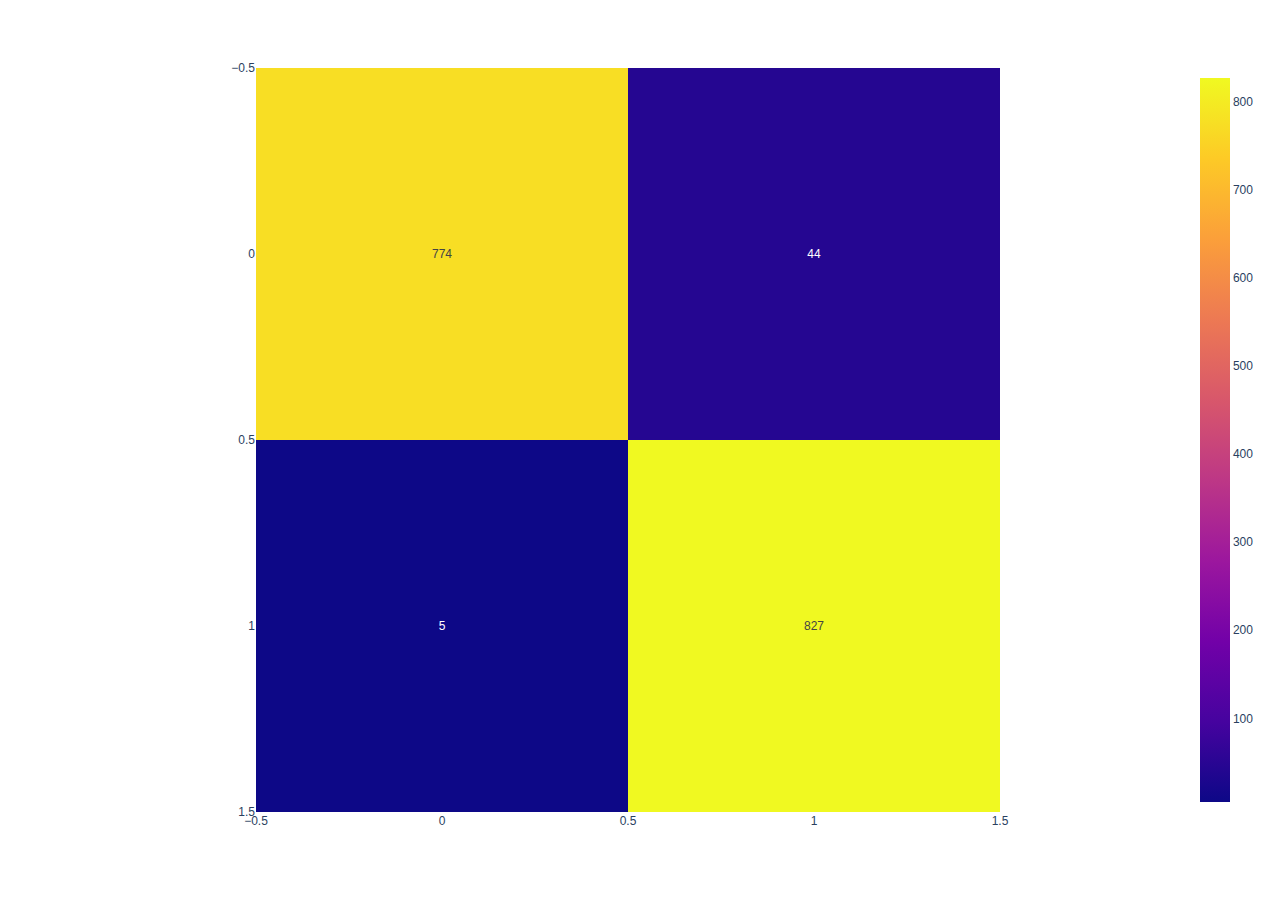
==== assets/static/Confusion_matrix_Adaboost.html @ 7b2971d0 "Add files via upload" ====
<html>
<head><meta charset="utf-8" /></head>
<body>
    <div>                        <script type="text/javascript">window.PlotlyConfig = {MathJaxConfig: 'local'};</script>
        <script type="text/javascript">/**
* plotly.js v2.9.0
* Copyright 2012-2022, Plotly, Inc.
* All rights reserved.
* Licensed under the MIT license
*/
!function(t){if("object"==typeof exports&&"undefined"!=typeof module)module.exports=t();else if("function"==typeof define&&define.amd)define([],t);else{("undefined"!=typeof window?window:"undefined"!=typeof global?global:"undefined"!=typeof self?self:this).Plotly=t()}}((function(){return function t(e,r,n){function i(o,s){if(!r[o]){if(!e[o]){var l="function"==typeof require&&require;if(!s&&l)return l(o,!0);if(a)return a(o,!0);var c=new Error("Cannot find module '"+o+"'");throw c.code="MODULE_NOT_FOUND",c}var u=r[o]={exports:{}};e[o][0].call(u.exports,(function(t){return i(e[o][1][t]||t)}),u,u.exports,t,e,r,n)}return r[o].exports}for(var a="function"==typeof require&&require,o=0;o<n.length;o++)i(n[o]);return i}({1:[function(t,e,r){"use strict";var n=t("../src/lib"),i={"X,X div":'direction:ltr;font-family:"Open Sans",verdana,arial,sans-serif;margin:0;padding:0;',"X input,X button":'font-family:"Open Sans",verdana,arial,sans-serif;',"X input:focus,X button:focus":"outline:none;","X a":"text-decoration:none;","X a:hover":"text-decoration:none;","X .crisp":"shape-rendering:crispEdges;","X .user-select-none":"-webkit-user-select:none;-moz-user-select:none;-ms-user-select:none;-o-user-select:none;user-select:none;","X svg":"overflow:hidden;","X svg a":"fill:#447adb;","X svg a:hover":"fill:#3c6dc5;","X .main-svg":"position:absolute;top:0;left:0;pointer-events:none;","X .main-svg .draglayer":"pointer-events:all;","X .cursor-default":"cursor:default;","X .cursor-pointer":"cursor:pointer;","X .cursor-crosshair":"cursor:crosshair;","X .cursor-move":"cursor:move;","X .cursor-col-resize":"cursor:col-resize;","X .cursor-row-resize":"cursor:row-resize;","X .cursor-ns-resize":"cursor:ns-resize;","X .cursor-ew-resize":"cursor:ew-resize;","X .cursor-sw-resize":"cursor:sw-resize;","X .cursor-s-resize":"cursor:s-resize;","X .cursor-se-resize":"cursor:se-resize;","X .cursor-w-resize":"cursor:w-resize;","X .cursor-e-resize":"cursor:e-resize;","X .cursor-nw-resize":"cursor:nw-resize;","X .cursor-n-resize":"cursor:n-resize;","X .cursor-ne-resize":"cursor:ne-resize;","X .cursor-grab":"cursor:-webkit-grab;cursor:grab;","X .modebar":"position:absolute;top:2px;right:2px;","X .ease-bg":"-webkit-transition:background-color .3s ease 0s;-moz-transition:background-color .3s ease 0s;-ms-transition:background-color .3s ease 0s;-o-transition:background-color .3s ease 0s;transition:background-color .3s ease 0s;","X .modebar--hover>:not(.watermark)":"opacity:0;-webkit-transition:opacity .3s ease 0s;-moz-transition:opacity .3s ease 0s;-ms-transition:opacity .3s ease 0s;-o-transition:opacity .3s ease 0s;transition:opacity .3s ease 0s;","X:hover .modebar--hover .modebar-group":"opacity:1;","X .modebar-group":"float:left;display:inline-block;box-sizing:border-box;padding-left:8px;position:relative;vertical-align:middle;white-space:nowrap;","X .modebar-btn":"position:relative;font-size:16px;padding:3px 4px;height:22px;cursor:pointer;line-height:normal;box-sizing:border-box;","X .modebar-btn svg":"position:relative;top:2px;","X .modebar.vertical":"display:flex;flex-direction:column;flex-wrap:wrap;align-content:flex-end;max-height:100%;","X .modebar.vertical svg":"top:-1px;","X .modebar.vertical .modebar-group":"display:block;float:none;padding-left:0px;padding-bottom:8px;","X .modebar.vertical .modebar-group .modebar-btn":"display:block;text-align:center;","X [data-title]:before,X [data-title]:after":"position:absolute;-webkit-transform:translate3d(0, 0, 0);-moz-transform:translate3d(0, 0, 0);-ms-transform:translate3d(0, 0, 0);-o-transform:translate3d(0, 0, 0);transform:translate3d(0, 0, 0);display:none;opacity:0;z-index:1001;pointer-events:none;top:110%;right:50%;","X [data-title]:hover:before,X [data-title]:hover:after":"display:block;opacity:1;","X [data-title]:before":'content:"";position:absolute;background:transparent;border:6px solid transparent;z-index:1002;margin-top:-12px;border-bottom-color:#69738a;margin-right:-6px;',"X [data-title]:after":"content:attr(data-title);background:#69738a;color:#fff;padding:8px 10px;font-size:12px;line-height:12px;white-space:nowrap;margin-right:-18px;border-radius:2px;","X .vertical [data-title]:before,X .vertical [data-title]:after":"top:0%;right:200%;","X .vertical [data-title]:before":"border:6px solid transparent;border-left-color:#69738a;margin-top:8px;margin-right:-30px;","X .select-outline":"fill:none;stroke-width:1;shape-rendering:crispEdges;","X .select-outline-1":"stroke:#fff;","X .select-outline-2":"stroke:#000;stroke-dasharray:2px 2px;",Y:'font-family:"Open Sans",verdana,arial,sans-serif;position:fixed;top:50px;right:20px;z-index:10000;font-size:10pt;max-width:180px;',"Y p":"margin:0;","Y .notifier-note":"min-width:180px;max-width:250px;border:1px solid #fff;z-index:3000;margin:0;background-color:#8c97af;background-color:rgba(140,151,175,.9);color:#fff;padding:10px;overflow-wrap:break-word;word-wrap:break-word;-ms-hyphens:auto;-webkit-hyphens:auto;hyphens:auto;","Y .notifier-close":"color:#fff;opacity:.8;float:right;padding:0 5px;background:none;border:none;font-size:20px;font-weight:bold;line-height:20px;","Y .notifier-close:hover":"color:#444;text-decoration:none;cursor:pointer;"};for(var a in i){var o=a.replace(/^,/," ,").replace(/X/g,".js-plotly-plot .plotly").replace(/Y/g,".plotly-notifier");n.addStyleRule(o,i[a])}},{"../src/lib":503}],2:[function(t,e,r){"use strict";e.exports=t("../src/transforms/aggregate")},{"../src/transforms/aggregate":1114}],3:[function(t,e,r){"use strict";e.exports=t("../src/traces/bar")},{"../src/traces/bar":656}],4:[function(t,e,r){"use strict";e.exports=t("../src/traces/barpolar")},{"../src/traces/barpolar":669}],5:[function(t,e,r){"use strict";e.exports=t("../src/traces/box")},{"../src/traces/box":679}],6:[function(t,e,r){"use strict";e.exports=t("../src/components/calendars")},{"../src/components/calendars":364}],7:[function(t,e,r){"use strict";e.exports=t("../src/traces/candlestick")},{"../src/traces/candlestick":688}],8:[function(t,e,r){"use strict";e.exports=t("../src/traces/carpet")},{"../src/traces/carpet":707}],9:[function(t,e,r){"use strict";e.exports=t("../src/traces/choropleth")},{"../src/traces/choropleth":721}],10:[function(t,e,r){"use strict";e.exports=t("../src/traces/choroplethmapbox")},{"../src/traces/choroplethmapbox":728}],11:[function(t,e,r){"use strict";e.exports=t("../src/traces/cone")},{"../src/traces/cone":734}],12:[function(t,e,r){"use strict";e.exports=t("../src/traces/contour")},{"../src/traces/contour":749}],13:[function(t,e,r){"use strict";e.exports=t("../src/traces/contourcarpet")},{"../src/traces/contourcarpet":760}],14:[function(t,e,r){"use strict";e.exports=t("../src/core")},{"../src/core":481}],15:[function(t,e,r){"use strict";e.exports=t("../src/traces/densitymapbox")},{"../src/traces/densitymapbox":768}],16:[function(t,e,r){"use strict";e.exports=t("../src/transforms/filter")},{"../src/transforms/filter":1115}],17:[function(t,e,r){"use strict";e.exports=t("../src/traces/funnel")},{"../src/traces/funnel":778}],18:[function(t,e,r){"use strict";e.exports=t("../src/traces/funnelarea")},{"../src/traces/funnelarea":787}],19:[function(t,e,r){"use strict";e.exports=t("../src/transforms/groupby")},{"../src/transforms/groupby":1116}],20:[function(t,e,r){"use strict";e.exports=t("../src/traces/heatmap")},{"../src/traces/heatmap":800}],21:[function(t,e,r){"use strict";e.exports=t("../src/traces/heatmapgl")},{"../src/traces/heatmapgl":811}],22:[function(t,e,r){"use strict";e.exports=t("../src/traces/histogram")},{"../src/traces/histogram":823}],23:[function(t,e,r){"use strict";e.exports=t("../src/traces/histogram2d")},{"../src/traces/histogram2d":829}],24:[function(t,e,r){"use strict";e.exports=t("../src/traces/histogram2dcontour")},{"../src/traces/histogram2dcontour":833}],25:[function(t,e,r){"use strict";e.exports=t("../src/traces/icicle")},{"../src/traces/icicle":839}],26:[function(t,e,r){"use strict";e.exports=t("../src/traces/image")},{"../src/traces/image":852}],27:[function(t,e,r){"use strict";var n=t("./core");n.register([t("./bar"),t("./box"),t("./heatmap"),t("./histogram"),t("./histogram2d"),t("./histogram2dcontour"),t("./contour"),t("./scatterternary"),t("./violin"),t("./funnel"),t("./waterfall"),t("./image"),t("./pie"),t("./sunburst"),t("./treemap"),t("./icicle"),t("./funnelarea"),t("./scatter3d"),t("./surface"),t("./isosurface"),t("./volume"),t("./mesh3d"),t("./cone"),t("./streamtube"),t("./scattergeo"),t("./choropleth"),t("./scattergl"),t("./splom"),t("./pointcloud"),t("./heatmapgl"),t("./parcoords"),t("./parcats"),t("./scattermapbox"),t("./choroplethmapbox"),t("./densitymapbox"),t("./sankey"),t("./indicator"),t("./table"),t("./carpet"),t("./scattercarpet"),t("./contourcarpet"),t("./ohlc"),t("./candlestick"),t("./scatterpolar"),t("./scatterpolargl"),t("./barpolar"),t("./scattersmith"),t("./aggregate"),t("./filter"),t("./groupby"),t("./sort"),t("./calendars")]),e.exports=n},{"./aggregate":2,"./bar":3,"./barpolar":4,"./box":5,"./calendars":6,"./candlestick":7,"./carpet":8,"./choropleth":9,"./choroplethmapbox":10,"./cone":11,"./contour":12,"./contourcarpet":13,"./core":14,"./densitymapbox":15,"./filter":16,"./funnel":17,"./funnelarea":18,"./groupby":19,"./heatmap":20,"./heatmapgl":21,"./histogram":22,"./histogram2d":23,"./histogram2dcontour":24,"./icicle":25,"./image":26,"./indicator":28,"./isosurface":29,"./mesh3d":30,"./ohlc":31,"./parcats":32,"./parcoords":33,"./pie":34,"./pointcloud":35,"./sankey":36,"./scatter3d":37,"./scattercarpet":38,"./scattergeo":39,"./scattergl":40,"./scattermapbox":41,"./scatterpolar":42,"./scatterpolargl":43,"./scattersmith":44,"./scatterternary":45,"./sort":46,"./splom":47,"./streamtube":48,"./sunburst":49,"./surface":50,"./table":51,"./treemap":52,"./violin":53,"./volume":54,"./waterfall":55}],28:[function(t,e,r){"use strict";e.exports=t("../src/traces/indicator")},{"../src/traces/indicator":860}],29:[function(t,e,r){"use strict";e.exports=t("../src/traces/isosurface")},{"../src/traces/isosurface":866}],30:[function(t,e,r){"use strict";e.exports=t("../src/traces/mesh3d")},{"../src/traces/mesh3d":871}],31:[function(t,e,r){"use strict";e.exports=t("../src/traces/ohlc")},{"../src/traces/ohlc":876}],32:[function(t,e,r){"use strict";e.exports=t("../src/traces/parcats")},{"../src/traces/parcats":885}],33:[function(t,e,r){"use strict";e.exports=t("../src/traces/parcoords")},{"../src/traces/parcoords":895}],34:[function(t,e,r){"use strict";e.exports=t("../src/traces/pie")},{"../src/traces/pie":906}],35:[function(t,e,r){"use strict";e.exports=t("../src/traces/pointcloud")},{"../src/traces/pointcloud":915}],36:[function(t,e,r){"use strict";e.exports=t("../src/traces/sankey")},{"../src/traces/sankey":921}],37:[function(t,e,r){"use strict";e.exports=t("../src/traces/scatter3d")},{"../src/traces/scatter3d":959}],38:[function(t,e,r){"use strict";e.exports=t("../src/traces/scattercarpet")},{"../src/traces/scattercarpet":966}],39:[function(t,e,r){"use strict";e.exports=t("../src/traces/scattergeo")},{"../src/traces/scattergeo":974}],40:[function(t,e,r){"use strict";e.exports=t("../src/traces/scattergl")},{"../src/traces/scattergl":987}],41:[function(t,e,r){"use strict";e.exports=t("../src/traces/scattermapbox")},{"../src/traces/scattermapbox":997}],42:[function(t,e,r){"use strict";e.exports=t("../src/traces/scatterpolar")},{"../src/traces/scatterpolar":1005}],43:[function(t,e,r){"use strict";e.exports=t("../src/traces/scatterpolargl")},{"../src/traces/scatterpolargl":1012}],44:[function(t,e,r){"use strict";e.exports=t("../src/traces/scattersmith")},{"../src/traces/scattersmith":1019}],45:[function(t,e,r){"use strict";e.exports=t("../src/traces/scatterternary")},{"../src/traces/scatterternary":1027}],46:[function(t,e,r){"use strict";e.exports=t("../src/transforms/sort")},{"../src/transforms/sort":1118}],47:[function(t,e,r){"use strict";e.exports=t("../src/traces/splom")},{"../src/traces/splom":1036}],48:[function(t,e,r){"use strict";e.exports=t("../src/traces/streamtube")},{"../src/traces/streamtube":1044}],49:[function(t,e,r){"use strict";e.exports=t("../src/traces/sunburst")},{"../src/traces/sunburst":1052}],50:[function(t,e,r){"use strict";e.exports=t("../src/traces/surface")},{"../src/traces/surface":1061}],51:[function(t,e,r){"use strict";e.exports=t("../src/traces/table")},{"../src/traces/table":1069}],52:[function(t,e,r){"use strict";e.exports=t("../src/traces/treemap")},{"../src/traces/treemap":1080}],53:[function(t,e,r){"use strict";e.exports=t("../src/traces/violin")},{"../src/traces/violin":1093}],54:[function(t,e,r){"use strict";e.exports=t("../src/traces/volume")},{"../src/traces/volume":1101}],55:[function(t,e,r){"use strict";e.exports=t("../src/traces/waterfall")},{"../src/traces/waterfall":1109}],56:[function(t,e,r){!function(n,i){"object"==typeof r&&void 0!==e?i(r,t("d3-array"),t("d3-collection"),t("d3-shape"),t("elementary-circuits-directed-graph")):i(n.d3=n.d3||{},n.d3,n.d3,n.d3,null)}(this,(function(t,e,r,n,i){"use strict";function a(t){return t.target.depth}function o(t,e){return t.sourceLinks.length?t.depth:e-1}function s(t){return function(){return t}}i=i&&i.hasOwnProperty("default")?i.default:i;var l="function"==typeof Symbol&&"symbol"==typeof Symbol.iterator?function(t){return typeof t}:function(t){return t&&"function"==typeof Symbol&&t.constructor===Symbol&&t!==Symbol.prototype?"symbol":typeof t};function c(t,e){return f(t.source,e.source)||t.index-e.index}function u(t,e){return f(t.target,e.target)||t.index-e.index}function f(t,e){return t.partOfCycle===e.partOfCycle?t.y0-e.y0:"top"===t.circularLinkType||"bottom"===e.circularLinkType?-1:1}function h(t){return t.value}function p(t){return(t.y0+t.y1)/2}function d(t){return p(t.source)}function g(t){return p(t.target)}function m(t){return t.index}function v(t){return t.nodes}function y(t){return t.links}function x(t,e){var r=t.get(e);if(!r)throw new Error("missing: "+e);return r}function b(t,e){return e(t)}function _(t,e,r){var n=0;if(null===r){for(var a=[],o=0;o<t.links.length;o++){var s=t.links[o],l=s.source.index,c=s.target.index;a[l]||(a[l]=[]),a[c]||(a[c]=[]),-1===a[l].indexOf(c)&&a[l].push(c)}var u=i(a);u.sort((function(t,e){return t.length-e.length}));var f={};for(o=0;o<u.length;o++){var h=u[o].slice(-2);f[h[0]]||(f[h[0]]={}),f[h[0]][h[1]]=!0}t.links.forEach((function(t){var e=t.target.index,r=t.source.index;e===r||f[r]&&f[r][e]?(t.circular=!0,t.circularLinkID=n,n+=1):t.circular=!1}))}else t.links.forEach((function(t){t.source[r]<t.target[r]?t.circular=!1:(t.circular=!0,t.circularLinkID=n,n+=1)}))}function w(t,e){var r=0,n=0;t.links.forEach((function(i){i.circular&&(i.source.circularLinkType||i.target.circularLinkType?i.circularLinkType=i.source.circularLinkType?i.source.circularLinkType:i.target.circularLinkType:i.circularLinkType=r<n?"top":"bottom","top"==i.circularLinkType?r+=1:n+=1,t.nodes.forEach((function(t){b(t,e)!=b(i.source,e)&&b(t,e)!=b(i.target,e)||(t.circularLinkType=i.circularLinkType)})))})),t.links.forEach((function(t){t.circular&&(t.source.circularLinkType==t.target.circularLinkType&&(t.circularLinkType=t.source.circularLinkType),q(t,e)&&(t.circularLinkType=t.source.circularLinkType))}))}function T(t){var e=Math.abs(t.y1-t.y0),r=Math.abs(t.target.x0-t.source.x1);return Math.atan(r/e)}function k(t,e){var r=0;t.sourceLinks.forEach((function(t){r=t.circular&&!q(t,e)?r+1:r}));var n=0;return t.targetLinks.forEach((function(t){n=t.circular&&!q(t,e)?n+1:n})),r+n}function A(t){var e=t.source.sourceLinks,r=0;e.forEach((function(t){r=t.circular?r+1:r}));var n=t.target.targetLinks,i=0;return n.forEach((function(t){i=t.circular?i+1:i})),!(r>1||i>1)}function M(t,e,r){return t.sort(E),t.forEach((function(n,i){var a,o,s=0;if(q(n,r)&&A(n))n.circularPathData.verticalBuffer=s+n.width/2;else{for(var l=0;l<i;l++)if(a=t[i],o=t[l],!(a.source.column<o.target.column||a.target.column>o.source.column)){var c=t[l].circularPathData.verticalBuffer+t[l].width/2+e;s=c>s?c:s}n.circularPathData.verticalBuffer=s+n.width/2}})),t}function S(t,r,i,a){var o=e.min(t.links,(function(t){return t.source.y0}));t.links.forEach((function(t){t.circular&&(t.circularPathData={})})),M(t.links.filter((function(t){return"top"==t.circularLinkType})),r,a),M(t.links.filter((function(t){return"bottom"==t.circularLinkType})),r,a),t.links.forEach((function(e){if(e.circular){if(e.circularPathData.arcRadius=e.width+10,e.circularPathData.leftNodeBuffer=5,e.circularPathData.rightNodeBuffer=5,e.circularPathData.sourceWidth=e.source.x1-e.source.x0,e.circularPathData.sourceX=e.source.x0+e.circularPathData.sourceWidth,e.circularPathData.targetX=e.target.x0,e.circularPathData.sourceY=e.y0,e.circularPathData.targetY=e.y1,q(e,a)&&A(e))e.circularPathData.leftSmallArcRadius=10+e.width/2,e.circularPathData.leftLargeArcRadius=10+e.width/2,e.circularPathData.rightSmallArcRadius=10+e.width/2,e.circularPathData.rightLargeArcRadius=10+e.width/2,"bottom"==e.circularLinkType?(e.circularPathData.verticalFullExtent=e.source.y1+25+e.circularPathData.verticalBuffer,e.circularPathData.verticalLeftInnerExtent=e.circularPathData.verticalFullExtent-e.circularPathData.leftLargeArcRadius,e.circularPathData.verticalRightInnerExtent=e.circularPathData.verticalFullExtent-e.circularPathData.rightLargeArcRadius):(e.circularPathData.verticalFullExtent=e.source.y0-25-e.circularPathData.verticalBuffer,e.circularPathData.verticalLeftInnerExtent=e.circularPathData.verticalFullExtent+e.circularPathData.leftLargeArcRadius,e.circularPathData.verticalRightInnerExtent=e.circularPathData.verticalFullExtent+e.circularPathData.rightLargeArcRadius);else{var s=e.source.column,l=e.circularLinkType,c=t.links.filter((function(t){return t.source.column==s&&t.circularLinkType==l}));"bottom"==e.circularLinkType?c.sort(C):c.sort(L);var u=0;c.forEach((function(t,n){t.circularLinkID==e.circularLinkID&&(e.circularPathData.leftSmallArcRadius=10+e.width/2+u,e.circularPathData.leftLargeArcRadius=10+e.width/2+n*r+u),u+=t.width})),s=e.target.column,c=t.links.filter((function(t){return t.target.column==s&&t.circularLinkType==l})),"bottom"==e.circularLinkType?c.sort(I):c.sort(P),u=0,c.forEach((function(t,n){t.circularLinkID==e.circularLinkID&&(e.circularPathData.rightSmallArcRadius=10+e.width/2+u,e.circularPathData.rightLargeArcRadius=10+e.width/2+n*r+u),u+=t.width})),"bottom"==e.circularLinkType?(e.circularPathData.verticalFullExtent=Math.max(i,e.source.y1,e.target.y1)+25+e.circularPathData.verticalBuffer,e.circularPathData.verticalLeftInnerExtent=e.circularPathData.verticalFullExtent-e.circularPathData.leftLargeArcRadius,e.circularPathData.verticalRightInnerExtent=e.circularPathData.verticalFullExtent-e.circularPathData.rightLargeArcRadius):(e.circularPathData.verticalFullExtent=o-25-e.circularPathData.verticalBuffer,e.circularPathData.verticalLeftInnerExtent=e.circularPathData.verticalFullExtent+e.circularPathData.leftLargeArcRadius,e.circularPathData.verticalRightInnerExtent=e.circularPathData.verticalFullExtent+e.circularPathData.rightLargeArcRadius)}e.circularPathData.leftInnerExtent=e.circularPathData.sourceX+e.circularPathData.leftNodeBuffer,e.circularPathData.rightInnerExtent=e.circularPathData.targetX-e.circularPathData.rightNodeBuffer,e.circularPathData.leftFullExtent=e.circularPathData.sourceX+e.circularPathData.leftLargeArcRadius+e.circularPathData.leftNodeBuffer,e.circularPathData.rightFullExtent=e.circularPathData.targetX-e.circularPathData.rightLargeArcRadius-e.circularPathData.rightNodeBuffer}if(e.circular)e.path=function(t){var e="";e="top"==t.circularLinkType?"M"+t.circularPathData.sourceX+" "+t.circularPathData.sourceY+" L"+t.circularPathData.leftInnerExtent+" "+t.circularPathData.sourceY+" A"+t.circularPathData.leftLargeArcRadius+" "+t.circularPathData.leftSmallArcRadius+" 0 0 0 "+t.circularPathData.leftFullExtent+" "+(t.circularPathData.sourceY-t.circularPathData.leftSmallArcRadius)+" L"+t.circularPathData.leftFullExtent+" "+t.circularPathData.verticalLeftInnerExtent+" A"+t.circularPathData.leftLargeArcRadius+" "+t.circularPathData.leftLargeArcRadius+" 0 0 0 "+t.circularPathData.leftInnerExtent+" "+t.circularPathData.verticalFullExtent+" L"+t.circularPathData.rightInnerExtent+" "+t.circularPathData.verticalFullExtent+" A"+t.circularPathData.rightLargeArcRadius+" "+t.circularPathData.rightLargeArcRadius+" 0 0 0 "+t.circularPathData.rightFullExtent+" "+t.circularPathData.verticalRightInnerExtent+" L"+t.circularPathData.rightFullExtent+" "+(t.circularPathData.targetY-t.circularPathData.rightSmallArcRadius)+" A"+t.circularPathData.rightLargeArcRadius+" "+t.circularPathData.rightSmallArcRadius+" 0 0 0 "+t.circularPathData.rightInnerExtent+" "+t.circularPathData.targetY+" L"+t.circularPathData.targetX+" "+t.circularPathData.targetY:"M"+t.circularPathData.sourceX+" "+t.circularPathData.sourceY+" L"+t.circularPathData.leftInnerExtent+" "+t.circularPathData.sourceY+" A"+t.circularPathData.leftLargeArcRadius+" "+t.circularPathData.leftSmallArcRadius+" 0 0 1 "+t.circularPathData.leftFullExtent+" "+(t.circularPathData.sourceY+t.circularPathData.leftSmallArcRadius)+" L"+t.circularPathData.leftFullExtent+" "+t.circularPathData.verticalLeftInnerExtent+" A"+t.circularPathData.leftLargeArcRadius+" "+t.circularPathData.leftLargeArcRadius+" 0 0 1 "+t.circularPathData.leftInnerExtent+" "+t.circularPathData.verticalFullExtent+" L"+t.circularPathData.rightInnerExtent+" "+t.circularPathData.verticalFullExtent+" A"+t.circularPathData.rightLargeArcRadius+" "+t.circularPathData.rightLargeArcRadius+" 0 0 1 "+t.circularPathData.rightFullExtent+" "+t.circularPathData.verticalRightInnerExtent+" L"+t.circularPathData.rightFullExtent+" "+(t.circularPathData.targetY+t.circularPathData.rightSmallArcRadius)+" A"+t.circularPathData.rightLargeArcRadius+" "+t.circularPathData.rightSmallArcRadius+" 0 0 1 "+t.circularPathData.rightInnerExtent+" "+t.circularPathData.targetY+" L"+t.circularPathData.targetX+" "+t.circularPathData.targetY;return e}(e);else{var f=n.linkHorizontal().source((function(t){return[t.source.x0+(t.source.x1-t.source.x0),t.y0]})).target((function(t){return[t.target.x0,t.y1]}));e.path=f(e)}}))}function E(t,e){return O(t)==O(e)?"bottom"==t.circularLinkType?C(t,e):L(t,e):O(e)-O(t)}function L(t,e){return t.y0-e.y0}function C(t,e){return e.y0-t.y0}function P(t,e){return t.y1-e.y1}function I(t,e){return e.y1-t.y1}function O(t){return t.target.column-t.source.column}function z(t){return t.target.x0-t.source.x1}function D(t,e){var r=T(t),n=z(e)/Math.tan(r);return"up"==H(t)?t.y1+n:t.y1-n}function R(t,e){var r=T(t),n=z(e)/Math.tan(r);return"up"==H(t)?t.y1-n:t.y1+n}function F(t,e,r,n){t.links.forEach((function(i){if(!i.circular&&i.target.column-i.source.column>1){var a=i.source.column+1,o=i.target.column-1,s=1,l=o-a+1;for(s=1;a<=o;a++,s++)t.nodes.forEach((function(o){if(o.column==a){var c,u=s/(l+1),f=Math.pow(1-u,3),h=3*u*Math.pow(1-u,2),p=3*Math.pow(u,2)*(1-u),d=Math.pow(u,3),g=f*i.y0+h*i.y0+p*i.y1+d*i.y1,m=g-i.width/2,v=g+i.width/2;m>o.y0&&m<o.y1?(c=o.y1-m+10,c="bottom"==o.circularLinkType?c:-c,o=N(o,c,e,r),t.nodes.forEach((function(t){b(t,n)!=b(o,n)&&t.column==o.column&&B(o,t)&&N(t,c,e,r)}))):(v>o.y0&&v<o.y1||m<o.y0&&v>o.y1)&&(c=v-o.y0+10,o=N(o,c,e,r),t.nodes.forEach((function(t){b(t,n)!=b(o,n)&&t.column==o.column&&t.y0<o.y1&&t.y1>o.y1&&N(t,c,e,r)})))}}))}}))}function B(t,e){return t.y0>e.y0&&t.y0<e.y1||(t.y1>e.y0&&t.y1<e.y1||t.y0<e.y0&&t.y1>e.y1)}function N(t,e,r,n){return t.y0+e>=r&&t.y1+e<=n&&(t.y0=t.y0+e,t.y1=t.y1+e,t.targetLinks.forEach((function(t){t.y1=t.y1+e})),t.sourceLinks.forEach((function(t){t.y0=t.y0+e}))),t}function j(t,e,r,n){t.nodes.forEach((function(i){n&&i.y+(i.y1-i.y0)>e&&(i.y=i.y-(i.y+(i.y1-i.y0)-e));var a=t.links.filter((function(t){return b(t.source,r)==b(i,r)})),o=a.length;o>1&&a.sort((function(t,e){if(!t.circular&&!e.circular){if(t.target.column==e.target.column)return t.y1-e.y1;if(!V(t,e))return t.y1-e.y1;if(t.target.column>e.target.column){var r=R(e,t);return t.y1-r}if(e.target.column>t.target.column)return R(t,e)-e.y1}return t.circular&&!e.circular?"top"==t.circularLinkType?-1:1:e.circular&&!t.circular?"top"==e.circularLinkType?1:-1:t.circular&&e.circular?t.circularLinkType===e.circularLinkType&&"top"==t.circularLinkType?t.target.column===e.target.column?t.target.y1-e.target.y1:e.target.column-t.target.column:t.circularLinkType===e.circularLinkType&&"bottom"==t.circularLinkType?t.target.column===e.target.column?e.target.y1-t.target.y1:t.target.column-e.target.column:"top"==t.circularLinkType?-1:1:void 0}));var s=i.y0;a.forEach((function(t){t.y0=s+t.width/2,s+=t.width})),a.forEach((function(t,e){if("bottom"==t.circularLinkType){for(var r=e+1,n=0;r<o;r++)n+=a[r].width;t.y0=i.y1-n-t.width/2}}))}))}function U(t,e,r){t.nodes.forEach((function(e){var n=t.links.filter((function(t){return b(t.target,r)==b(e,r)})),i=n.length;i>1&&n.sort((function(t,e){if(!t.circular&&!e.circular){if(t.source.column==e.source.column)return t.y0-e.y0;if(!V(t,e))return t.y0-e.y0;if(e.source.column<t.source.column){var r=D(e,t);return t.y0-r}if(t.source.column<e.source.column)return D(t,e)-e.y0}return t.circular&&!e.circular?"top"==t.circularLinkType?-1:1:e.circular&&!t.circular?"top"==e.circularLinkType?1:-1:t.circular&&e.circular?t.circularLinkType===e.circularLinkType&&"top"==t.circularLinkType?t.source.column===e.source.column?t.source.y1-e.source.y1:t.source.column-e.source.column:t.circularLinkType===e.circularLinkType&&"bottom"==t.circularLinkType?t.source.column===e.source.column?t.source.y1-e.source.y1:e.source.column-t.source.column:"top"==t.circularLinkType?-1:1:void 0}));var a=e.y0;n.forEach((function(t){t.y1=a+t.width/2,a+=t.width})),n.forEach((function(t,r){if("bottom"==t.circularLinkType){for(var a=r+1,o=0;a<i;a++)o+=n[a].width;t.y1=e.y1-o-t.width/2}}))}))}function V(t,e){return H(t)==H(e)}function H(t){return t.y0-t.y1>0?"up":"down"}function q(t,e){return b(t.source,e)==b(t.target,e)}function G(t,r,n){var i=t.nodes,a=t.links,o=!1,s=!1;if(a.forEach((function(t){"top"==t.circularLinkType?o=!0:"bottom"==t.circularLinkType&&(s=!0)})),0==o||0==s){var l=e.min(i,(function(t){return t.y0})),c=(n-r)/(e.max(i,(function(t){return t.y1}))-l);i.forEach((function(t){var e=(t.y1-t.y0)*c;t.y0=(t.y0-l)*c,t.y1=t.y0+e})),a.forEach((function(t){t.y0=(t.y0-l)*c,t.y1=(t.y1-l)*c,t.width=t.width*c}))}}t.sankeyCircular=function(){var t,n,i=0,a=0,b=1,T=1,A=24,M=m,E=o,L=v,C=y,P=32,I=2,O=null;function z(){var t={nodes:L.apply(null,arguments),links:C.apply(null,arguments)};D(t),_(t,M,O),R(t),B(t),w(t,M),N(t,P,M),V(t);for(var e=4,r=0;r<e;r++)j(t,T,M),U(t,T,M),F(t,a,T,M),j(t,T,M),U(t,T,M);return G(t,a,T),S(t,I,T,M),t}function D(t){t.nodes.forEach((function(t,e){t.index=e,t.sourceLinks=[],t.targetLinks=[]}));var e=r.map(t.nodes,M);return t.links.forEach((function(t,r){t.index=r;var n=t.source,i=t.target;"object"!==(void 0===n?"undefined":l(n))&&(n=t.source=x(e,n)),"object"!==(void 0===i?"undefined":l(i))&&(i=t.target=x(e,i)),n.sourceLinks.push(t),i.targetLinks.push(t)})),t}function R(t){t.nodes.forEach((function(t){t.partOfCycle=!1,t.value=Math.max(e.sum(t.sourceLinks,h),e.sum(t.targetLinks,h)),t.sourceLinks.forEach((function(e){e.circular&&(t.partOfCycle=!0,t.circularLinkType=e.circularLinkType)})),t.targetLinks.forEach((function(e){e.circular&&(t.partOfCycle=!0,t.circularLinkType=e.circularLinkType)}))}))}function B(t){var e,r,n;for(e=t.nodes,r=[],n=0;e.length;++n,e=r,r=[])e.forEach((function(t){t.depth=n,t.sourceLinks.forEach((function(t){r.indexOf(t.target)<0&&!t.circular&&r.push(t.target)}))}));for(e=t.nodes,r=[],n=0;e.length;++n,e=r,r=[])e.forEach((function(t){t.height=n,t.targetLinks.forEach((function(t){r.indexOf(t.source)<0&&!t.circular&&r.push(t.source)}))}));t.nodes.forEach((function(t){t.column=Math.floor(E.call(null,t,n))}))}function N(o,s,l){var c=r.nest().key((function(t){return t.column})).sortKeys(e.ascending).entries(o.nodes).map((function(t){return t.values}));!function(r){if(n){var s=1/0;c.forEach((function(t){var e=T*n/(t.length+1);s=e<s?e:s})),t=s}var l=e.min(c,(function(r){return(T-a-(r.length-1)*t)/e.sum(r,h)}));l*=.3,o.links.forEach((function(t){t.width=t.value*l}));var u=function(t){var r=0,n=0,i=0,a=0,o=e.max(t.nodes,(function(t){return t.column}));return t.links.forEach((function(t){t.circular&&("top"==t.circularLinkType?r+=t.width:n+=t.width,0==t.target.column&&(a+=t.width),t.source.column==o&&(i+=t.width))})),{top:r=r>0?r+25+10:r,bottom:n=n>0?n+25+10:n,left:a=a>0?a+25+10:a,right:i=i>0?i+25+10:i}}(o),f=function(t,r){var n=e.max(t.nodes,(function(t){return t.column})),o=b-i,s=T-a,l=o/(o+r.right+r.left),c=s/(s+r.top+r.bottom);return i=i*l+r.left,b=0==r.right?b:b*l,a=a*c+r.top,T*=c,t.nodes.forEach((function(t){t.x0=i+t.column*((b-i-A)/n),t.x1=t.x0+A})),c}(o,u);l*=f,o.links.forEach((function(t){t.width=t.value*l})),c.forEach((function(t){var e=t.length;t.forEach((function(t,n){t.depth==c.length-1&&1==e||0==t.depth&&1==e?(t.y0=T/2-t.value*l,t.y1=t.y0+t.value*l):t.partOfCycle?0==k(t,r)?(t.y0=T/2+n,t.y1=t.y0+t.value*l):"top"==t.circularLinkType?(t.y0=a+n,t.y1=t.y0+t.value*l):(t.y0=T-t.value*l-n,t.y1=t.y0+t.value*l):0==u.top||0==u.bottom?(t.y0=(T-a)/e*n,t.y1=t.y0+t.value*l):(t.y0=(T-a)/2-e/2+n,t.y1=t.y0+t.value*l)}))}))}(l),y();for(var u=1,m=s;m>0;--m)v(u*=.99,l),y();function v(t,r){var n=c.length;c.forEach((function(i){var a=i.length,o=i[0].depth;i.forEach((function(i){var s;if(i.sourceLinks.length||i.targetLinks.length)if(i.partOfCycle&&k(i,r)>0);else if(0==o&&1==a)s=i.y1-i.y0,i.y0=T/2-s/2,i.y1=T/2+s/2;else if(o==n-1&&1==a)s=i.y1-i.y0,i.y0=T/2-s/2,i.y1=T/2+s/2;else{var l=e.mean(i.sourceLinks,g),c=e.mean(i.targetLinks,d),u=((l&&c?(l+c)/2:l||c)-p(i))*t;i.y0+=u,i.y1+=u}}))}))}function y(){c.forEach((function(e){var r,n,i,o=a,s=e.length;for(e.sort(f),i=0;i<s;++i)(n=o-(r=e[i]).y0)>0&&(r.y0+=n,r.y1+=n),o=r.y1+t;if((n=o-t-T)>0)for(o=r.y0-=n,r.y1-=n,i=s-2;i>=0;--i)(n=(r=e[i]).y1+t-o)>0&&(r.y0-=n,r.y1-=n),o=r.y0}))}}function V(t){t.nodes.forEach((function(t){t.sourceLinks.sort(u),t.targetLinks.sort(c)})),t.nodes.forEach((function(t){var e=t.y0,r=e,n=t.y1,i=n;t.sourceLinks.forEach((function(t){t.circular?(t.y0=n-t.width/2,n-=t.width):(t.y0=e+t.width/2,e+=t.width)})),t.targetLinks.forEach((function(t){t.circular?(t.y1=i-t.width/2,i-=t.width):(t.y1=r+t.width/2,r+=t.width)}))}))}return z.nodeId=function(t){return arguments.length?(M="function"==typeof t?t:s(t),z):M},z.nodeAlign=function(t){return arguments.length?(E="function"==typeof t?t:s(t),z):E},z.nodeWidth=function(t){return arguments.length?(A=+t,z):A},z.nodePadding=function(e){return arguments.length?(t=+e,z):t},z.nodes=function(t){return arguments.length?(L="function"==typeof t?t:s(t),z):L},z.links=function(t){return arguments.length?(C="function"==typeof t?t:s(t),z):C},z.size=function(t){return arguments.length?(i=a=0,b=+t[0],T=+t[1],z):[b-i,T-a]},z.extent=function(t){return arguments.length?(i=+t[0][0],b=+t[1][0],a=+t[0][1],T=+t[1][1],z):[[i,a],[b,T]]},z.iterations=function(t){return arguments.length?(P=+t,z):P},z.circularLinkGap=function(t){return arguments.length?(I=+t,z):I},z.nodePaddingRatio=function(t){return arguments.length?(n=+t,z):n},z.sortNodes=function(t){return arguments.length?(O=t,z):O},z.update=function(t){return w(t,M),V(t),t.links.forEach((function(t){t.circular&&(t.circularLinkType=t.y0+t.y1<T?"top":"bottom",t.source.circularLinkType=t.circularLinkType,t.target.circularLinkType=t.circularLinkType)})),j(t,T,M,!1),U(t,T,M),S(t,I,T,M),t},z},t.sankeyCenter=function(t){return t.targetLinks.length?t.depth:t.sourceLinks.length?e.min(t.sourceLinks,a)-1:0},t.sankeyLeft=function(t){return t.depth},t.sankeyRight=function(t,e){return e-1-t.height},t.sankeyJustify=o,Object.defineProperty(t,"__esModule",{value:!0})}))},{"d3-array":107,"d3-collection":108,"d3-shape":119,"elementary-circuits-directed-graph":130}],57:[function(t,e,r){!function(n,i){"object"==typeof r&&void 0!==e?i(r,t("d3-array"),t("d3-collection"),t("d3-shape")):i(n.d3=n.d3||{},n.d3,n.d3,n.d3)}(this,(function(t,e,r,n){"use strict";function i(t){return t.target.depth}function a(t,e){return t.sourceLinks.length?t.depth:e-1}function o(t){return function(){return t}}function s(t,e){return c(t.source,e.source)||t.index-e.index}function l(t,e){return c(t.target,e.target)||t.index-e.index}function c(t,e){return t.y0-e.y0}function u(t){return t.value}function f(t){return(t.y0+t.y1)/2}function h(t){return f(t.source)*t.value}function p(t){return f(t.target)*t.value}function d(t){return t.index}function g(t){return t.nodes}function m(t){return t.links}function v(t,e){var r=t.get(e);if(!r)throw new Error("missing: "+e);return r}function y(t){return[t.source.x1,t.y0]}function x(t){return[t.target.x0,t.y1]}t.sankey=function(){var t=0,n=0,i=1,y=1,x=24,b=8,_=d,w=a,T=g,k=m,A=32;function M(){var t={nodes:T.apply(null,arguments),links:k.apply(null,arguments)};return S(t),E(t),L(t),C(t),P(t),t}function S(t){t.nodes.forEach((function(t,e){t.index=e,t.sourceLinks=[],t.targetLinks=[]}));var e=r.map(t.nodes,_);t.links.forEach((function(t,r){t.index=r;var n=t.source,i=t.target;"object"!=typeof n&&(n=t.source=v(e,n)),"object"!=typeof i&&(i=t.target=v(e,i)),n.sourceLinks.push(t),i.targetLinks.push(t)}))}function E(t){t.nodes.forEach((function(t){t.value=Math.max(e.sum(t.sourceLinks,u),e.sum(t.targetLinks,u))}))}function L(e){var r,n,a;for(r=e.nodes,n=[],a=0;r.length;++a,r=n,n=[])r.forEach((function(t){t.depth=a,t.sourceLinks.forEach((function(t){n.indexOf(t.target)<0&&n.push(t.target)}))}));for(r=e.nodes,n=[],a=0;r.length;++a,r=n,n=[])r.forEach((function(t){t.height=a,t.targetLinks.forEach((function(t){n.indexOf(t.source)<0&&n.push(t.source)}))}));var o=(i-t-x)/(a-1);e.nodes.forEach((function(e){e.x1=(e.x0=t+Math.max(0,Math.min(a-1,Math.floor(w.call(null,e,a))))*o)+x}))}function C(t){var i=r.nest().key((function(t){return t.x0})).sortKeys(e.ascending).entries(t.nodes).map((function(t){return t.values}));!function(){var r=e.max(i,(function(t){return t.length})),a=2/3*(y-n)/(r-1);b>a&&(b=a);var o=e.min(i,(function(t){return(y-n-(t.length-1)*b)/e.sum(t,u)}));i.forEach((function(t){t.forEach((function(t,e){t.y1=(t.y0=e)+t.value*o}))})),t.links.forEach((function(t){t.width=t.value*o}))}(),d();for(var a=1,o=A;o>0;--o)l(a*=.99),d(),s(a),d();function s(t){i.forEach((function(r){r.forEach((function(r){if(r.targetLinks.length){var n=(e.sum(r.targetLinks,h)/e.sum(r.targetLinks,u)-f(r))*t;r.y0+=n,r.y1+=n}}))}))}function l(t){i.slice().reverse().forEach((function(r){r.forEach((function(r){if(r.sourceLinks.length){var n=(e.sum(r.sourceLinks,p)/e.sum(r.sourceLinks,u)-f(r))*t;r.y0+=n,r.y1+=n}}))}))}function d(){i.forEach((function(t){var e,r,i,a=n,o=t.length;for(t.sort(c),i=0;i<o;++i)(r=a-(e=t[i]).y0)>0&&(e.y0+=r,e.y1+=r),a=e.y1+b;if((r=a-b-y)>0)for(a=e.y0-=r,e.y1-=r,i=o-2;i>=0;--i)(r=(e=t[i]).y1+b-a)>0&&(e.y0-=r,e.y1-=r),a=e.y0}))}}function P(t){t.nodes.forEach((function(t){t.sourceLinks.sort(l),t.targetLinks.sort(s)})),t.nodes.forEach((function(t){var e=t.y0,r=e;t.sourceLinks.forEach((function(t){t.y0=e+t.width/2,e+=t.width})),t.targetLinks.forEach((function(t){t.y1=r+t.width/2,r+=t.width}))}))}return M.update=function(t){return P(t),t},M.nodeId=function(t){return arguments.length?(_="function"==typeof t?t:o(t),M):_},M.nodeAlign=function(t){return arguments.length?(w="function"==typeof t?t:o(t),M):w},M.nodeWidth=function(t){return arguments.length?(x=+t,M):x},M.nodePadding=function(t){return arguments.length?(b=+t,M):b},M.nodes=function(t){return arguments.length?(T="function"==typeof t?t:o(t),M):T},M.links=function(t){return arguments.length?(k="function"==typeof t?t:o(t),M):k},M.size=function(e){return arguments.length?(t=n=0,i=+e[0],y=+e[1],M):[i-t,y-n]},M.extent=function(e){return arguments.length?(t=+e[0][0],i=+e[1][0],n=+e[0][1],y=+e[1][1],M):[[t,n],[i,y]]},M.iterations=function(t){return arguments.length?(A=+t,M):A},M},t.sankeyCenter=function(t){return t.targetLinks.length?t.depth:t.sourceLinks.length?e.min(t.sourceLinks,i)-1:0},t.sankeyLeft=function(t){return t.depth},t.sankeyRight=function(t,e){return e-1-t.height},t.sankeyJustify=a,t.sankeyLinkHorizontal=function(){return n.linkHorizontal().source(y).target(x)},Object.defineProperty(t,"__esModule",{value:!0})}))},{"d3-array":107,"d3-collection":108,"d3-shape":119}],58:[function(t,e,r){(function(){var t={version:"3.8.0"},r=[].slice,n=function(t){return r.call(t)},i=self.document;function a(t){return t&&(t.ownerDocument||t.document||t).documentElement}function o(t){return t&&(t.ownerDocument&&t.ownerDocument.defaultView||t.document&&t||t.defaultView)}if(i)try{n(i.documentElement.childNodes)[0].nodeType}catch(t){n=function(t){for(var e=t.length,r=new Array(e);e--;)r[e]=t[e];return r}}if(Date.now||(Date.now=function(){return+new Date}),i)try{i.createElement("DIV").style.setProperty("opacity",0,"")}catch(t){var s=this.Element.prototype,l=s.setAttribute,c=s.setAttributeNS,u=this.CSSStyleDeclaration.prototype,f=u.setProperty;s.setAttribute=function(t,e){l.call(this,t,e+"")},s.setAttributeNS=function(t,e,r){c.call(this,t,e,r+"")},u.setProperty=function(t,e,r){f.call(this,t,e+"",r)}}function h(t,e){return t<e?-1:t>e?1:t>=e?0:NaN}function p(t){return null===t?NaN:+t}function d(t){return!isNaN(t)}function g(t){return{left:function(e,r,n,i){for(arguments.length<3&&(n=0),arguments.length<4&&(i=e.length);n<i;){var a=n+i>>>1;t(e[a],r)<0?n=a+1:i=a}return n},right:function(e,r,n,i){for(arguments.length<3&&(n=0),arguments.length<4&&(i=e.length);n<i;){var a=n+i>>>1;t(e[a],r)>0?i=a:n=a+1}return n}}}t.ascending=h,t.descending=function(t,e){return e<t?-1:e>t?1:e>=t?0:NaN},t.min=function(t,e){var r,n,i=-1,a=t.length;if(1===arguments.length){for(;++i<a;)if(null!=(n=t[i])&&n>=n){r=n;break}for(;++i<a;)null!=(n=t[i])&&r>n&&(r=n)}else{for(;++i<a;)if(null!=(n=e.call(t,t[i],i))&&n>=n){r=n;break}for(;++i<a;)null!=(n=e.call(t,t[i],i))&&r>n&&(r=n)}return r},t.max=function(t,e){var r,n,i=-1,a=t.length;if(1===arguments.length){for(;++i<a;)if(null!=(n=t[i])&&n>=n){r=n;break}for(;++i<a;)null!=(n=t[i])&&n>r&&(r=n)}else{for(;++i<a;)if(null!=(n=e.call(t,t[i],i))&&n>=n){r=n;break}for(;++i<a;)null!=(n=e.call(t,t[i],i))&&n>r&&(r=n)}return r},t.extent=function(t,e){var r,n,i,a=-1,o=t.length;if(1===arguments.length){for(;++a<o;)if(null!=(n=t[a])&&n>=n){r=i=n;break}for(;++a<o;)null!=(n=t[a])&&(r>n&&(r=n),i<n&&(i=n))}else{for(;++a<o;)if(null!=(n=e.call(t,t[a],a))&&n>=n){r=i=n;break}for(;++a<o;)null!=(n=e.call(t,t[a],a))&&(r>n&&(r=n),i<n&&(i=n))}return[r,i]},t.sum=function(t,e){var r,n=0,i=t.length,a=-1;if(1===arguments.length)for(;++a<i;)d(r=+t[a])&&(n+=r);else for(;++a<i;)d(r=+e.call(t,t[a],a))&&(n+=r);return n},t.mean=function(t,e){var r,n=0,i=t.length,a=-1,o=i;if(1===arguments.length)for(;++a<i;)d(r=p(t[a]))?n+=r:--o;else for(;++a<i;)d(r=p(e.call(t,t[a],a)))?n+=r:--o;if(o)return n/o},t.quantile=function(t,e){var r=(t.length-1)*e+1,n=Math.floor(r),i=+t[n-1],a=r-n;return a?i+a*(t[n]-i):i},t.median=function(e,r){var n,i=[],a=e.length,o=-1;if(1===arguments.length)for(;++o<a;)d(n=p(e[o]))&&i.push(n);else for(;++o<a;)d(n=p(r.call(e,e[o],o)))&&i.push(n);if(i.length)return t.quantile(i.sort(h),.5)},t.variance=function(t,e){var r,n,i=t.length,a=0,o=0,s=-1,l=0;if(1===arguments.length)for(;++s<i;)d(r=p(t[s]))&&(o+=(n=r-a)*(r-(a+=n/++l)));else for(;++s<i;)d(r=p(e.call(t,t[s],s)))&&(o+=(n=r-a)*(r-(a+=n/++l)));if(l>1)return o/(l-1)},t.deviation=function(){var e=t.variance.apply(this,arguments);return e?Math.sqrt(e):e};var m=g(h);function v(t){return t.length}t.bisectLeft=m.left,t.bisect=t.bisectRight=m.right,t.bisector=function(t){return g(1===t.length?function(e,r){return h(t(e),r)}:t)},t.shuffle=function(t,e,r){(a=arguments.length)<3&&(r=t.length,a<2&&(e=0));for(var n,i,a=r-e;a;)i=Math.random()*a--|0,n=t[a+e],t[a+e]=t[i+e],t[i+e]=n;return t},t.permute=function(t,e){for(var r=e.length,n=new Array(r);r--;)n[r]=t[e[r]];return n},t.pairs=function(t){for(var e=0,r=t.length-1,n=t[0],i=new Array(r<0?0:r);e<r;)i[e]=[n,n=t[++e]];return i},t.transpose=function(e){if(!(a=e.length))return[];for(var r=-1,n=t.min(e,v),i=new Array(n);++r<n;)for(var a,o=-1,s=i[r]=new Array(a);++o<a;)s[o]=e[o][r];return i},t.zip=function(){return t.transpose(arguments)},t.keys=function(t){var e=[];for(var r in t)e.push(r);return e},t.values=function(t){var e=[];for(var r in t)e.push(t[r]);return e},t.entries=function(t){var e=[];for(var r in t)e.push({key:r,value:t[r]});return e},t.merge=function(t){for(var e,r,n,i=t.length,a=-1,o=0;++a<i;)o+=t[a].length;for(r=new Array(o);--i>=0;)for(e=(n=t[i]).length;--e>=0;)r[--o]=n[e];return r};var y=Math.abs;function x(t){for(var e=1;t*e%1;)e*=10;return e}function b(t,e){for(var r in e)Object.defineProperty(t.prototype,r,{value:e[r],enumerable:!1})}function _(){this._=Object.create(null)}t.range=function(t,e,r){if(arguments.length<3&&(r=1,arguments.length<2&&(e=t,t=0)),(e-t)/r==1/0)throw new Error("infinite range");var n,i=[],a=x(y(r)),o=-1;if(t*=a,e*=a,(r*=a)<0)for(;(n=t+r*++o)>e;)i.push(n/a);else for(;(n=t+r*++o)<e;)i.push(n/a);return i},t.map=function(t,e){var r=new _;if(t instanceof _)t.forEach((function(t,e){r.set(t,e)}));else if(Array.isArray(t)){var n,i=-1,a=t.length;if(1===arguments.length)for(;++i<a;)r.set(i,t[i]);else for(;++i<a;)r.set(e.call(t,n=t[i],i),n)}else for(var o in t)r.set(o,t[o]);return r};function w(t){return"__proto__"==(t+="")||"\0"===t[0]?"\0"+t:t}function T(t){return"\0"===(t+="")[0]?t.slice(1):t}function k(t){return w(t)in this._}function A(t){return(t=w(t))in this._&&delete this._[t]}function M(){var t=[];for(var e in this._)t.push(T(e));return t}function S(){var t=0;for(var e in this._)++t;return t}function E(){for(var t in this._)return!1;return!0}function L(){this._=Object.create(null)}function C(t){return t}function P(t,e,r){return function(){var n=r.apply(e,arguments);return n===e?t:n}}function I(t,e){if(e in t)return e;e=e.charAt(0).toUpperCase()+e.slice(1);for(var r=0,n=O.length;r<n;++r){var i=O[r]+e;if(i in t)return i}}b(_,{has:k,get:function(t){return this._[w(t)]},set:function(t,e){return this._[w(t)]=e},remove:A,keys:M,values:function(){var t=[];for(var e in this._)t.push(this._[e]);return t},entries:function(){var t=[];for(var e in this._)t.push({key:T(e),value:this._[e]});return t},size:S,empty:E,forEach:function(t){for(var e in this._)t.call(this,T(e),this._[e])}}),t.nest=function(){var e,r,n={},i=[],a=[];function o(t,a,s){if(s>=i.length)return r?r.call(n,a):e?a.sort(e):a;for(var l,c,u,f,h=-1,p=a.length,d=i[s++],g=new _;++h<p;)(f=g.get(l=d(c=a[h])))?f.push(c):g.set(l,[c]);return t?(c=t(),u=function(e,r){c.set(e,o(t,r,s))}):(c={},u=function(e,r){c[e]=o(t,r,s)}),g.forEach(u),c}return n.map=function(t,e){return o(e,t,0)},n.entries=function(e){return function t(e,r){if(r>=i.length)return e;var n=[],o=a[r++];return e.forEach((function(e,i){n.push({key:e,values:t(i,r)})})),o?n.sort((function(t,e){return o(t.key,e.key)})):n}(o(t.map,e,0),0)},n.key=function(t){return i.push(t),n},n.sortKeys=function(t){return a[i.length-1]=t,n},n.sortValues=function(t){return e=t,n},n.rollup=function(t){return r=t,n},n},t.set=function(t){var e=new L;if(t)for(var r=0,n=t.length;r<n;++r)e.add(t[r]);return e},b(L,{has:k,add:function(t){return this._[w(t+="")]=!0,t},remove:A,values:M,size:S,empty:E,forEach:function(t){for(var e in this._)t.call(this,T(e))}}),t.behavior={},t.rebind=function(t,e){for(var r,n=1,i=arguments.length;++n<i;)t[r=arguments[n]]=P(t,e,e[r]);return t};var O=["webkit","ms","moz","Moz","o","O"];function z(){}function D(){}function R(t){var e=[],r=new _;function n(){for(var r,n=e,i=-1,a=n.length;++i<a;)(r=n[i].on)&&r.apply(this,arguments);return t}return n.on=function(n,i){var a,o=r.get(n);return arguments.length<2?o&&o.on:(o&&(o.on=null,e=e.slice(0,a=e.indexOf(o)).concat(e.slice(a+1)),r.remove(n)),i&&e.push(r.set(n,{on:i})),t)},n}function F(){t.event.preventDefault()}function B(){for(var e,r=t.event;e=r.sourceEvent;)r=e;return r}function N(e){for(var r=new D,n=0,i=arguments.length;++n<i;)r[arguments[n]]=R(r);return r.of=function(n,i){return function(a){try{var o=a.sourceEvent=t.event;a.target=e,t.event=a,r[a.type].apply(n,i)}finally{t.event=o}}},r}t.dispatch=function(){for(var t=new D,e=-1,r=arguments.length;++e<r;)t[arguments[e]]=R(t);return t},D.prototype.on=function(t,e){var r=t.indexOf("."),n="";if(r>=0&&(n=t.slice(r+1),t=t.slice(0,r)),t)return arguments.length<2?this[t].on(n):this[t].on(n,e);if(2===arguments.length){if(null==e)for(t in this)this.hasOwnProperty(t)&&this[t].on(n,null);return this}},t.event=null,t.requote=function(t){return t.replace(j,"\\$&")};var j=/[\\\^\$\*\+\?\|\[\]\(\)\.\{\}]/g,U={}.__proto__?function(t,e){t.__proto__=e}:function(t,e){for(var r in e)t[r]=e[r]};function V(t){return U(t,Y),t}var H=function(t,e){return e.querySelector(t)},q=function(t,e){return e.querySelectorAll(t)},G=function(t,e){var r=t.matches||t[I(t,"matchesSelector")];return(G=function(t,e){return r.call(t,e)})(t,e)};"function"==typeof Sizzle&&(H=function(t,e){return Sizzle(t,e)[0]||null},q=Sizzle,G=Sizzle.matchesSelector),t.selection=function(){return t.select(i.documentElement)};var Y=t.selection.prototype=[];function W(t){return"function"==typeof t?t:function(){return H(t,this)}}function X(t){return"function"==typeof t?t:function(){return q(t,this)}}Y.select=function(t){var e,r,n,i,a=[];t=W(t);for(var o=-1,s=this.length;++o<s;){a.push(e=[]),e.parentNode=(n=this[o]).parentNode;for(var l=-1,c=n.length;++l<c;)(i=n[l])?(e.push(r=t.call(i,i.__data__,l,o)),r&&"__data__"in i&&(r.__data__=i.__data__)):e.push(null)}return V(a)},Y.selectAll=function(t){var e,r,i=[];t=X(t);for(var a=-1,o=this.length;++a<o;)for(var s=this[a],l=-1,c=s.length;++l<c;)(r=s[l])&&(i.push(e=n(t.call(r,r.__data__,l,a))),e.parentNode=r);return V(i)};var Z="http://www.w3.org/1999/xhtml",J={svg:"http://www.w3.org/2000/svg",xhtml:Z,xlink:"http://www.w3.org/1999/xlink",xml:"http://www.w3.org/XML/1998/namespace",xmlns:"http://www.w3.org/2000/xmlns/"};function K(e,r){return e=t.ns.qualify(e),null==r?e.local?function(){this.removeAttributeNS(e.space,e.local)}:function(){this.removeAttribute(e)}:"function"==typeof r?e.local?function(){var t=r.apply(this,arguments);null==t?this.removeAttributeNS(e.space,e.local):this.setAttributeNS(e.space,e.local,t)}:function(){var t=r.apply(this,arguments);null==t?this.removeAttribute(e):this.setAttribute(e,t)}:e.local?function(){this.setAttributeNS(e.space,e.local,r)}:function(){this.setAttribute(e,r)}}function Q(t){return t.trim().replace(/\s+/g," ")}function $(e){return new RegExp("(?:^|\\s+)"+t.requote(e)+"(?:\\s+|$)","g")}function tt(t){return(t+"").trim().split(/^|\s+/)}function et(t,e){var r=(t=tt(t).map(rt)).length;return"function"==typeof e?function(){for(var n=-1,i=e.apply(this,arguments);++n<r;)t[n](this,i)}:function(){for(var n=-1;++n<r;)t[n](this,e)}}function rt(t){var e=$(t);return function(r,n){if(i=r.classList)return n?i.add(t):i.remove(t);var i=r.getAttribute("class")||"";n?(e.lastIndex=0,e.test(i)||r.setAttribute("class",Q(i+" "+t))):r.setAttribute("class",Q(i.replace(e," ")))}}function nt(t,e,r){return null==e?function(){this.style.removeProperty(t)}:"function"==typeof e?function(){var n=e.apply(this,arguments);null==n?this.style.removeProperty(t):this.style.setProperty(t,n,r)}:function(){this.style.setProperty(t,e,r)}}function it(t,e){return null==e?function(){delete this[t]}:"function"==typeof e?function(){var r=e.apply(this,arguments);null==r?delete this[t]:this[t]=r}:function(){this[t]=e}}function at(e){return"function"==typeof e?e:(e=t.ns.qualify(e)).local?function(){return this.ownerDocument.createElementNS(e.space,e.local)}:function(){var t=this.ownerDocument,r=this.namespaceURI;return r===Z&&t.documentElement.namespaceURI===Z?t.createElement(e):t.createElementNS(r,e)}}function ot(){var t=this.parentNode;t&&t.removeChild(this)}function st(t){return{__data__:t}}function lt(t){return function(){return G(this,t)}}function ct(t){return arguments.length||(t=h),function(e,r){return e&&r?t(e.__data__,r.__data__):!e-!r}}function ut(t,e){for(var r=0,n=t.length;r<n;r++)for(var i,a=t[r],o=0,s=a.length;o<s;o++)(i=a[o])&&e(i,o,r);return t}function ft(t){return U(t,ht),t}t.ns={prefix:J,qualify:function(t){var e=t.indexOf(":"),r=t;return e>=0&&"xmlns"!==(r=t.slice(0,e))&&(t=t.slice(e+1)),J.hasOwnProperty(r)?{space:J[r],local:t}:t}},Y.attr=function(e,r){if(arguments.length<2){if("string"==typeof e){var n=this.node();return(e=t.ns.qualify(e)).local?n.getAttributeNS(e.space,e.local):n.getAttribute(e)}for(r in e)this.each(K(r,e[r]));return this}return this.each(K(e,r))},Y.classed=function(t,e){if(arguments.length<2){if("string"==typeof t){var r=this.node(),n=(t=tt(t)).length,i=-1;if(e=r.classList){for(;++i<n;)if(!e.contains(t[i]))return!1}else for(e=r.getAttribute("class");++i<n;)if(!$(t[i]).test(e))return!1;return!0}for(e in t)this.each(et(e,t[e]));return this}return this.each(et(t,e))},Y.style=function(t,e,r){var n=arguments.length;if(n<3){if("string"!=typeof t){for(r in n<2&&(e=""),t)this.each(nt(r,t[r],e));return this}if(n<2){var i=this.node();return o(i).getComputedStyle(i,null).getPropertyValue(t)}r=""}return this.each(nt(t,e,r))},Y.property=function(t,e){if(arguments.length<2){if("string"==typeof t)return this.node()[t];for(e in t)this.each(it(e,t[e]));return this}return this.each(it(t,e))},Y.text=function(t){return arguments.length?this.each("function"==typeof t?function(){var e=t.apply(this,arguments);this.textContent=null==e?"":e}:null==t?function(){this.textContent=""}:function(){this.textContent=t}):this.node().textContent},Y.html=function(t){return arguments.length?this.each("function"==typeof t?function(){var e=t.apply(this,arguments);this.innerHTML=null==e?"":e}:null==t?function(){this.innerHTML=""}:function(){this.innerHTML=t}):this.node().innerHTML},Y.append=function(t){return t=at(t),this.select((function(){return this.appendChild(t.apply(this,arguments))}))},Y.insert=function(t,e){return t=at(t),e=W(e),this.select((function(){return this.insertBefore(t.apply(this,arguments),e.apply(this,arguments)||null)}))},Y.remove=function(){return this.each(ot)},Y.data=function(t,e){var r,n,i=-1,a=this.length;if(!arguments.length){for(t=new Array(a=(r=this[0]).length);++i<a;)(n=r[i])&&(t[i]=n.__data__);return t}function o(t,r){var n,i,a,o=t.length,u=r.length,f=Math.min(o,u),h=new Array(u),p=new Array(u),d=new Array(o);if(e){var g,m=new _,v=new Array(o);for(n=-1;++n<o;)(i=t[n])&&(m.has(g=e.call(i,i.__data__,n))?d[n]=i:m.set(g,i),v[n]=g);for(n=-1;++n<u;)(i=m.get(g=e.call(r,a=r[n],n)))?!0!==i&&(h[n]=i,i.__data__=a):p[n]=st(a),m.set(g,!0);for(n=-1;++n<o;)n in v&&!0!==m.get(v[n])&&(d[n]=t[n])}else{for(n=-1;++n<f;)i=t[n],a=r[n],i?(i.__data__=a,h[n]=i):p[n]=st(a);for(;n<u;++n)p[n]=st(r[n]);for(;n<o;++n)d[n]=t[n]}p.update=h,p.parentNode=h.parentNode=d.parentNode=t.parentNode,s.push(p),l.push(h),c.push(d)}var s=ft([]),l=V([]),c=V([]);if("function"==typeof t)for(;++i<a;)o(r=this[i],t.call(r,r.parentNode.__data__,i));else for(;++i<a;)o(r=this[i],t);return l.enter=function(){return s},l.exit=function(){return c},l},Y.datum=function(t){return arguments.length?this.property("__data__",t):this.property("__data__")},Y.filter=function(t){var e,r,n,i=[];"function"!=typeof t&&(t=lt(t));for(var a=0,o=this.length;a<o;a++){i.push(e=[]),e.parentNode=(r=this[a]).parentNode;for(var s=0,l=r.length;s<l;s++)(n=r[s])&&t.call(n,n.__data__,s,a)&&e.push(n)}return V(i)},Y.order=function(){for(var t=-1,e=this.length;++t<e;)for(var r,n=this[t],i=n.length-1,a=n[i];--i>=0;)(r=n[i])&&(a&&a!==r.nextSibling&&a.parentNode.insertBefore(r,a),a=r);return this},Y.sort=function(t){t=ct.apply(this,arguments);for(var e=-1,r=this.length;++e<r;)this[e].sort(t);return this.order()},Y.each=function(t){return ut(this,(function(e,r,n){t.call(e,e.__data__,r,n)}))},Y.call=function(t){var e=n(arguments);return t.apply(e[0]=this,e),this},Y.empty=function(){return!this.node()},Y.node=function(){for(var t=0,e=this.length;t<e;t++)for(var r=this[t],n=0,i=r.length;n<i;n++){var a=r[n];if(a)return a}return null},Y.size=function(){var t=0;return ut(this,(function(){++t})),t};var ht=[];function pt(t){var e,r;return function(n,i,a){var o,s=t[a].update,l=s.length;for(a!=r&&(r=a,e=0),i>=e&&(e=i+1);!(o=s[e])&&++e<l;);return o}}function dt(e,r,i){var a="__on"+e,o=e.indexOf("."),s=mt;o>0&&(e=e.slice(0,o));var l=gt.get(e);function c(){var t=this[a];t&&(this.removeEventListener(e,t,t.$),delete this[a])}return l&&(e=l,s=vt),o?r?function(){var t=s(r,n(arguments));c.call(this),this.addEventListener(e,this[a]=t,t.$=i),t._=r}:c:r?z:function(){var r,n=new RegExp("^__on([^.]+)"+t.requote(e)+"$");for(var i in this)if(r=i.match(n)){var a=this[i];this.removeEventListener(r[1],a,a.$),delete this[i]}}}t.selection.enter=ft,t.selection.enter.prototype=ht,ht.append=Y.append,ht.empty=Y.empty,ht.node=Y.node,ht.call=Y.call,ht.size=Y.size,ht.select=function(t){for(var e,r,n,i,a,o=[],s=-1,l=this.length;++s<l;){n=(i=this[s]).update,o.push(e=[]),e.parentNode=i.parentNode;for(var c=-1,u=i.length;++c<u;)(a=i[c])?(e.push(n[c]=r=t.call(i.parentNode,a.__data__,c,s)),r.__data__=a.__data__):e.push(null)}return V(o)},ht.insert=function(t,e){return arguments.length<2&&(e=pt(this)),Y.insert.call(this,t,e)},t.select=function(t){var e;return"string"==typeof t?(e=[H(t,i)]).parentNode=i.documentElement:(e=[t]).parentNode=a(t),V([e])},t.selectAll=function(t){var e;return"string"==typeof t?(e=n(q(t,i))).parentNode=i.documentElement:(e=n(t)).parentNode=null,V([e])},Y.on=function(t,e,r){var n=arguments.length;if(n<3){if("string"!=typeof t){for(r in n<2&&(e=!1),t)this.each(dt(r,t[r],e));return this}if(n<2)return(n=this.node()["__on"+t])&&n._;r=!1}return this.each(dt(t,e,r))};var gt=t.map({mouseenter:"mouseover",mouseleave:"mouseout"});function mt(e,r){return function(n){var i=t.event;t.event=n,r[0]=this.__data__;try{e.apply(this,r)}finally{t.event=i}}}function vt(t,e){var r=mt(t,e);return function(t){var e=t.relatedTarget;e&&(e===this||8&e.compareDocumentPosition(this))||r.call(this,t)}}i&&gt.forEach((function(t){"on"+t in i&&gt.remove(t)}));var yt,xt=0;function bt(e){var r=".dragsuppress-"+ ++xt,n="click"+r,i=t.select(o(e)).on("touchmove"+r,F).on("dragstart"+r,F).on("selectstart"+r,F);if(null==yt&&(yt=!("onselectstart"in e)&&I(e.style,"userSelect")),yt){var s=a(e).style,l=s[yt];s[yt]="none"}return function(t){if(i.on(r,null),yt&&(s[yt]=l),t){var e=function(){i.on(n,null)};i.on(n,(function(){F(),e()}),!0),setTimeout(e,0)}}}t.mouse=function(t){return wt(t,B())};var _t=this.navigator&&/WebKit/.test(this.navigator.userAgent)?-1:0;function wt(e,r){r.changedTouches&&(r=r.changedTouches[0]);var n=e.ownerSVGElement||e;if(n.createSVGPoint){var i=n.createSVGPoint();if(_t<0){var a=o(e);if(a.scrollX||a.scrollY){var s=(n=t.select("body").append("svg").style({position:"absolute",top:0,left:0,margin:0,padding:0,border:"none"},"important"))[0][0].getScreenCTM();_t=!(s.f||s.e),n.remove()}}return _t?(i.x=r.pageX,i.y=r.pageY):(i.x=r.clientX,i.y=r.clientY),[(i=i.matrixTransform(e.getScreenCTM().inverse())).x,i.y]}var l=e.getBoundingClientRect();return[r.clientX-l.left-e.clientLeft,r.clientY-l.top-e.clientTop]}function Tt(){return t.event.changedTouches[0].identifier}t.touch=function(t,e,r){if(arguments.length<3&&(r=e,e=B().changedTouches),e)for(var n,i=0,a=e.length;i<a;++i)if((n=e[i]).identifier===r)return wt(t,n)},t.behavior.drag=function(){var e=N(a,"drag","dragstart","dragend"),r=null,n=s(z,t.mouse,o,"mousemove","mouseup"),i=s(Tt,t.touch,C,"touchmove","touchend");function a(){this.on("mousedown.drag",n).on("touchstart.drag",i)}function s(n,i,a,o,s){return function(){var l,c=this,u=t.event.target.correspondingElement||t.event.target,f=c.parentNode,h=e.of(c,arguments),p=0,d=n(),g=".drag"+(null==d?"":"-"+d),m=t.select(a(u)).on(o+g,x).on(s+g,b),v=bt(u),y=i(f,d);function x(){var t,e,r=i(f,d);r&&(t=r[0]-y[0],e=r[1]-y[1],p|=t|e,y=r,h({type:"drag",x:r[0]+l[0],y:r[1]+l[1],dx:t,dy:e}))}function b(){i(f,d)&&(m.on(o+g,null).on(s+g,null),v(p),h({type:"dragend"}))}l=r?[(l=r.apply(c,arguments)).x-y[0],l.y-y[1]]:[0,0],h({type:"dragstart"})}}return a.origin=function(t){return arguments.length?(r=t,a):r},t.rebind(a,e,"on")},t.touches=function(t,e){return arguments.length<2&&(e=B().touches),e?n(e).map((function(e){var r=wt(t,e);return r.identifier=e.identifier,r})):[]};var kt=1e-6,At=Math.PI,Mt=2*At,St=Mt-kt,Et=At/2,Lt=At/180,Ct=180/At;function Pt(t){return t>1?Et:t<-1?-Et:Math.asin(t)}function It(t){return((t=Math.exp(t))+1/t)/2}var Ot=Math.SQRT2;t.interpolateZoom=function(t,e){var r,n,i=t[0],a=t[1],o=t[2],s=e[0],l=e[1],c=e[2],u=s-i,f=l-a,h=u*u+f*f;if(h<1e-12)n=Math.log(c/o)/Ot,r=function(t){return[i+t*u,a+t*f,o*Math.exp(Ot*t*n)]};else{var p=Math.sqrt(h),d=(c*c-o*o+4*h)/(2*o*2*p),g=(c*c-o*o-4*h)/(2*c*2*p),m=Math.log(Math.sqrt(d*d+1)-d),v=Math.log(Math.sqrt(g*g+1)-g);n=(v-m)/Ot,r=function(t){var e,r=t*n,s=It(m),l=o/(2*p)*(s*(e=Ot*r+m,((e=Math.exp(2*e))-1)/(e+1))-function(t){return((t=Math.exp(t))-1/t)/2}(m));return[i+l*u,a+l*f,o*s/It(Ot*r+m)]}}return r.duration=1e3*n,r},t.behavior.zoom=function(){var e,r,n,a,s,l,c,u,f,h={x:0,y:0,k:1},p=[960,500],d=Rt,g=250,m=0,v="mousedown.zoom",y="mousemove.zoom",x="mouseup.zoom",b="touchstart.zoom",_=N(w,"zoomstart","zoom","zoomend");function w(t){t.on(v,P).on(Dt+".zoom",O).on("dblclick.zoom",z).on(b,I)}function T(t){return[(t[0]-h.x)/h.k,(t[1]-h.y)/h.k]}function k(t){h.k=Math.max(d[0],Math.min(d[1],t))}function A(t,e){e=function(t){return[t[0]*h.k+h.x,t[1]*h.k+h.y]}(e),h.x+=t[0]-e[0],h.y+=t[1]-e[1]}function M(e,n,i,a){e.__chart__={x:h.x,y:h.y,k:h.k},k(Math.pow(2,a)),A(r=n,i),e=t.select(e),g>0&&(e=e.transition().duration(g)),e.call(w.event)}function S(){c&&c.domain(l.range().map((function(t){return(t-h.x)/h.k})).map(l.invert)),f&&f.domain(u.range().map((function(t){return(t-h.y)/h.k})).map(u.invert))}function E(t){m++||t({type:"zoomstart"})}function L(t){S(),t({type:"zoom",scale:h.k,translate:[h.x,h.y]})}function C(t){--m||(t({type:"zoomend"}),r=null)}function P(){var e=this,r=_.of(e,arguments),n=0,i=t.select(o(e)).on(y,l).on(x,c),a=T(t.mouse(e)),s=bt(e);function l(){n=1,A(t.mouse(e),a),L(r)}function c(){i.on(y,null).on(x,null),s(n),C(r)}Di.call(e),E(r)}function I(){var e,r=this,n=_.of(r,arguments),i={},a=0,o=".zoom-"+t.event.changedTouches[0].identifier,l="touchmove"+o,c="touchend"+o,u=[],f=t.select(r),p=bt(r);function d(){var n=t.touches(r);return e=h.k,n.forEach((function(t){t.identifier in i&&(i[t.identifier]=T(t))})),n}function g(){var e=t.event.target;t.select(e).on(l,m).on(c,y),u.push(e);for(var n=t.event.changedTouches,o=0,f=n.length;o<f;++o)i[n[o].identifier]=null;var p=d(),g=Date.now();if(1===p.length){if(g-s<500){var v=p[0];M(r,v,i[v.identifier],Math.floor(Math.log(h.k)/Math.LN2)+1),F()}s=g}else if(p.length>1){v=p[0];var x=p[1],b=v[0]-x[0],_=v[1]-x[1];a=b*b+_*_}}function m(){var o,l,c,u,f=t.touches(r);Di.call(r);for(var h=0,p=f.length;h<p;++h,u=null)if(c=f[h],u=i[c.identifier]){if(l)break;o=c,l=u}if(u){var d=(d=c[0]-o[0])*d+(d=c[1]-o[1])*d,g=a&&Math.sqrt(d/a);o=[(o[0]+c[0])/2,(o[1]+c[1])/2],l=[(l[0]+u[0])/2,(l[1]+u[1])/2],k(g*e)}s=null,A(o,l),L(n)}function y(){if(t.event.touches.length){for(var e=t.event.changedTouches,r=0,a=e.length;r<a;++r)delete i[e[r].identifier];for(var s in i)return void d()}t.selectAll(u).on(o,null),f.on(v,P).on(b,I),p(),C(n)}g(),E(n),f.on(v,null).on(b,g)}function O(){var i=_.of(this,arguments);a?clearTimeout(a):(Di.call(this),e=T(r=n||t.mouse(this)),E(i)),a=setTimeout((function(){a=null,C(i)}),50),F(),k(Math.pow(2,.002*zt())*h.k),A(r,e),L(i)}function z(){var e=t.mouse(this),r=Math.log(h.k)/Math.LN2;M(this,e,T(e),t.event.shiftKey?Math.ceil(r)-1:Math.floor(r)+1)}return Dt||(Dt="onwheel"in i?(zt=function(){return-t.event.deltaY*(t.event.deltaMode?120:1)},"wheel"):"onmousewheel"in i?(zt=function(){return t.event.wheelDelta},"mousewheel"):(zt=function(){return-t.event.detail},"MozMousePixelScroll")),w.event=function(e){e.each((function(){var e=_.of(this,arguments),n=h;Bi?t.select(this).transition().each("start.zoom",(function(){h=this.__chart__||{x:0,y:0,k:1},E(e)})).tween("zoom:zoom",(function(){var i=p[0],a=p[1],o=r?r[0]:i/2,s=r?r[1]:a/2,l=t.interpolateZoom([(o-h.x)/h.k,(s-h.y)/h.k,i/h.k],[(o-n.x)/n.k,(s-n.y)/n.k,i/n.k]);return function(t){var r=l(t),n=i/r[2];this.__chart__=h={x:o-r[0]*n,y:s-r[1]*n,k:n},L(e)}})).each("interrupt.zoom",(function(){C(e)})).each("end.zoom",(function(){C(e)})):(this.__chart__=h,E(e),L(e),C(e))}))},w.translate=function(t){return arguments.length?(h={x:+t[0],y:+t[1],k:h.k},S(),w):[h.x,h.y]},w.scale=function(t){return arguments.length?(h={x:h.x,y:h.y,k:null},k(+t),S(),w):h.k},w.scaleExtent=function(t){return arguments.length?(d=null==t?Rt:[+t[0],+t[1]],w):d},w.center=function(t){return arguments.length?(n=t&&[+t[0],+t[1]],w):n},w.size=function(t){return arguments.length?(p=t&&[+t[0],+t[1]],w):p},w.duration=function(t){return arguments.length?(g=+t,w):g},w.x=function(t){return arguments.length?(c=t,l=t.copy(),h={x:0,y:0,k:1},w):c},w.y=function(t){return arguments.length?(f=t,u=t.copy(),h={x:0,y:0,k:1},w):f},t.rebind(w,_,"on")};var zt,Dt,Rt=[0,1/0];function Ft(){}function Bt(t,e,r){return this instanceof Bt?(this.h=+t,this.s=+e,void(this.l=+r)):arguments.length<2?t instanceof Bt?new Bt(t.h,t.s,t.l):ne(""+t,ie,Bt):new Bt(t,e,r)}t.color=Ft,Ft.prototype.toString=function(){return this.rgb()+""},t.hsl=Bt;var Nt=Bt.prototype=new Ft;function jt(t,e,r){var n,i;function a(t){return Math.round(255*function(t){return t>360?t-=360:t<0&&(t+=360),t<60?n+(i-n)*t/60:t<180?i:t<240?n+(i-n)*(240-t)/60:n}(t))}return t=isNaN(t)?0:(t%=360)<0?t+360:t,e=isNaN(e)||e<0?0:e>1?1:e,n=2*(r=r<0?0:r>1?1:r)-(i=r<=.5?r*(1+e):r+e-r*e),new Qt(a(t+120),a(t),a(t-120))}function Ut(e,r,n){return this instanceof Ut?(this.h=+e,this.c=+r,void(this.l=+n)):arguments.length<2?e instanceof Ut?new Ut(e.h,e.c,e.l):Xt(e instanceof qt?e.l:(e=ae((e=t.rgb(e)).r,e.g,e.b)).l,e.a,e.b):new Ut(e,r,n)}Nt.brighter=function(t){return t=Math.pow(.7,arguments.length?t:1),new Bt(this.h,this.s,this.l/t)},Nt.darker=function(t){return t=Math.pow(.7,arguments.length?t:1),new Bt(this.h,this.s,t*this.l)},Nt.rgb=function(){return jt(this.h,this.s,this.l)},t.hcl=Ut;var Vt=Ut.prototype=new Ft;function Ht(t,e,r){return isNaN(t)&&(t=0),isNaN(e)&&(e=0),new qt(r,Math.cos(t*=Lt)*e,Math.sin(t)*e)}function qt(t,e,r){return this instanceof qt?(this.l=+t,this.a=+e,void(this.b=+r)):arguments.length<2?t instanceof qt?new qt(t.l,t.a,t.b):t instanceof Ut?Ht(t.h,t.c,t.l):ae((t=Qt(t)).r,t.g,t.b):new qt(t,e,r)}Vt.brighter=function(t){return new Ut(this.h,this.c,Math.min(100,this.l+Gt*(arguments.length?t:1)))},Vt.darker=function(t){return new Ut(this.h,this.c,Math.max(0,this.l-Gt*(arguments.length?t:1)))},Vt.rgb=function(){return Ht(this.h,this.c,this.l).rgb()},t.lab=qt;var Gt=18,Yt=qt.prototype=new Ft;function Wt(t,e,r){var n=(t+16)/116,i=n+e/500,a=n-r/200;return new Qt(Kt(3.2404542*(i=.95047*Zt(i))-1.5371385*(n=1*Zt(n))-.4985314*(a=1.08883*Zt(a))),Kt(-.969266*i+1.8760108*n+.041556*a),Kt(.0556434*i-.2040259*n+1.0572252*a))}function Xt(t,e,r){return t>0?new Ut(Math.atan2(r,e)*Ct,Math.sqrt(e*e+r*r),t):new Ut(NaN,NaN,t)}function Zt(t){return t>.206893034?t*t*t:(t-4/29)/7.787037}function Jt(t){return t>.008856?Math.pow(t,1/3):7.787037*t+4/29}function Kt(t){return Math.round(255*(t<=.00304?12.92*t:1.055*Math.pow(t,1/2.4)-.055))}function Qt(t,e,r){return this instanceof Qt?(this.r=~~t,this.g=~~e,void(this.b=~~r)):arguments.length<2?t instanceof Qt?new Qt(t.r,t.g,t.b):ne(""+t,Qt,jt):new Qt(t,e,r)}function $t(t){return new Qt(t>>16,t>>8&255,255&t)}function te(t){return $t(t)+""}Yt.brighter=function(t){return new qt(Math.min(100,this.l+Gt*(arguments.length?t:1)),this.a,this.b)},Yt.darker=function(t){return new qt(Math.max(0,this.l-Gt*(arguments.length?t:1)),this.a,this.b)},Yt.rgb=function(){return Wt(this.l,this.a,this.b)},t.rgb=Qt;var ee=Qt.prototype=new Ft;function re(t){return t<16?"0"+Math.max(0,t).toString(16):Math.min(255,t).toString(16)}function ne(t,e,r){var n,i,a,o=0,s=0,l=0;if(n=/([a-z]+)\((.*)\)/.exec(t=t.toLowerCase()))switch(i=n[2].split(","),n[1]){case"hsl":return r(parseFloat(i[0]),parseFloat(i[1])/100,parseFloat(i[2])/100);case"rgb":return e(se(i[0]),se(i[1]),se(i[2]))}return(a=le.get(t))?e(a.r,a.g,a.b):(null==t||"#"!==t.charAt(0)||isNaN(a=parseInt(t.slice(1),16))||(4===t.length?(o=(3840&a)>>4,o|=o>>4,s=240&a,s|=s>>4,l=15&a,l|=l<<4):7===t.length&&(o=(16711680&a)>>16,s=(65280&a)>>8,l=255&a)),e(o,s,l))}function ie(t,e,r){var n,i,a=Math.min(t/=255,e/=255,r/=255),o=Math.max(t,e,r),s=o-a,l=(o+a)/2;return s?(i=l<.5?s/(o+a):s/(2-o-a),n=t==o?(e-r)/s+(e<r?6:0):e==o?(r-t)/s+2:(t-e)/s+4,n*=60):(n=NaN,i=l>0&&l<1?0:n),new Bt(n,i,l)}function ae(t,e,r){var n=Jt((.4124564*(t=oe(t))+.3575761*(e=oe(e))+.1804375*(r=oe(r)))/.95047),i=Jt((.2126729*t+.7151522*e+.072175*r)/1);return qt(116*i-16,500*(n-i),200*(i-Jt((.0193339*t+.119192*e+.9503041*r)/1.08883)))}function oe(t){return(t/=255)<=.04045?t/12.92:Math.pow((t+.055)/1.055,2.4)}function se(t){var e=parseFloat(t);return"%"===t.charAt(t.length-1)?Math.round(2.55*e):e}ee.brighter=function(t){t=Math.pow(.7,arguments.length?t:1);var e=this.r,r=this.g,n=this.b,i=30;return e||r||n?(e&&e<i&&(e=i),r&&r<i&&(r=i),n&&n<i&&(n=i),new Qt(Math.min(255,e/t),Math.min(255,r/t),Math.min(255,n/t))):new Qt(i,i,i)},ee.darker=function(t){return new Qt((t=Math.pow(.7,arguments.length?t:1))*this.r,t*this.g,t*this.b)},ee.hsl=function(){return ie(this.r,this.g,this.b)},ee.toString=function(){return"#"+re(this.r)+re(this.g)+re(this.b)};var le=t.map({aliceblue:15792383,antiquewhite:16444375,aqua:65535,aquamarine:8388564,azure:15794175,beige:16119260,bisque:16770244,black:0,blanchedalmond:16772045,blue:255,blueviolet:9055202,brown:10824234,burlywood:14596231,cadetblue:6266528,chartreuse:8388352,chocolate:13789470,coral:16744272,cornflowerblue:6591981,cornsilk:16775388,crimson:14423100,cyan:65535,darkblue:139,darkcyan:35723,darkgoldenrod:12092939,darkgray:11119017,darkgreen:25600,darkgrey:11119017,darkkhaki:12433259,darkmagenta:9109643,darkolivegreen:5597999,darkorange:16747520,darkorchid:10040012,darkred:9109504,darksalmon:15308410,darkseagreen:9419919,darkslateblue:4734347,darkslategray:3100495,darkslategrey:3100495,darkturquoise:52945,darkviolet:9699539,deeppink:16716947,deepskyblue:49151,dimgray:6908265,dimgrey:6908265,dodgerblue:2003199,firebrick:11674146,floralwhite:16775920,forestgreen:2263842,fuchsia:16711935,gainsboro:14474460,ghostwhite:16316671,gold:16766720,goldenrod:14329120,gray:8421504,green:32768,greenyellow:11403055,grey:8421504,honeydew:15794160,hotpink:16738740,indianred:13458524,indigo:4915330,ivory:16777200,khaki:15787660,lavender:15132410,lavenderblush:16773365,lawngreen:8190976,lemonchiffon:16775885,lightblue:11393254,lightcoral:15761536,lightcyan:14745599,lightgoldenrodyellow:16448210,lightgray:13882323,lightgreen:9498256,lightgrey:13882323,lightpink:16758465,lightsalmon:16752762,lightseagreen:2142890,lightskyblue:8900346,lightslategray:7833753,lightslategrey:7833753,lightsteelblue:11584734,lightyellow:16777184,lime:65280,limegreen:3329330,linen:16445670,magenta:16711935,maroon:8388608,mediumaquamarine:6737322,mediumblue:205,mediumorchid:12211667,mediumpurple:9662683,mediumseagreen:3978097,mediumslateblue:8087790,mediumspringgreen:64154,mediumturquoise:4772300,mediumvioletred:13047173,midnightblue:1644912,mintcream:16121850,mistyrose:16770273,moccasin:16770229,navajowhite:16768685,navy:128,oldlace:16643558,olive:8421376,olivedrab:7048739,orange:16753920,orangered:16729344,orchid:14315734,palegoldenrod:15657130,palegreen:10025880,paleturquoise:11529966,palevioletred:14381203,papayawhip:16773077,peachpuff:16767673,peru:13468991,pink:16761035,plum:14524637,powderblue:11591910,purple:8388736,rebeccapurple:6697881,red:16711680,rosybrown:12357519,royalblue:4286945,saddlebrown:9127187,salmon:16416882,sandybrown:16032864,seagreen:3050327,seashell:16774638,sienna:10506797,silver:12632256,skyblue:8900331,slateblue:6970061,slategray:7372944,slategrey:7372944,snow:16775930,springgreen:65407,steelblue:4620980,tan:13808780,teal:32896,thistle:14204888,tomato:16737095,turquoise:4251856,violet:15631086,wheat:16113331,white:16777215,whitesmoke:16119285,yellow:16776960,yellowgreen:10145074});function ce(t){return"function"==typeof t?t:function(){return t}}function ue(t){return function(e,r,n){return 2===arguments.length&&"function"==typeof r&&(n=r,r=null),fe(e,r,t,n)}}function fe(e,r,i,a){var o={},s=t.dispatch("beforesend","progress","load","error"),l={},c=new XMLHttpRequest,u=null;function f(){var t,e=c.status;if(!e&&function(t){var e=t.responseType;return e&&"text"!==e?t.response:t.responseText}(c)||e>=200&&e<300||304===e){try{t=i.call(o,c)}catch(t){return void s.error.call(o,t)}s.load.call(o,t)}else s.error.call(o,c)}return self.XDomainRequest&&!("withCredentials"in c)&&/^(http(s)?:)?\/\//.test(e)&&(c=new XDomainRequest),"onload"in c?c.onload=c.onerror=f:c.onreadystatechange=function(){c.readyState>3&&f()},c.onprogress=function(e){var r=t.event;t.event=e;try{s.progress.call(o,c)}finally{t.event=r}},o.header=function(t,e){return t=(t+"").toLowerCase(),arguments.length<2?l[t]:(null==e?delete l[t]:l[t]=e+"",o)},o.mimeType=function(t){return arguments.length?(r=null==t?null:t+"",o):r},o.responseType=function(t){return arguments.length?(u=t,o):u},o.response=function(t){return i=t,o},["get","post"].forEach((function(t){o[t]=function(){return o.send.apply(o,[t].concat(n(arguments)))}})),o.send=function(t,n,i){if(2===arguments.length&&"function"==typeof n&&(i=n,n=null),c.open(t,e,!0),null==r||"accept"in l||(l.accept=r+",*/*"),c.setRequestHeader)for(var a in l)c.setRequestHeader(a,l[a]);return null!=r&&c.overrideMimeType&&c.overrideMimeType(r),null!=u&&(c.responseType=u),null!=i&&o.on("error",i).on("load",(function(t){i(null,t)})),s.beforesend.call(o,c),c.send(null==n?null:n),o},o.abort=function(){return c.abort(),o},t.rebind(o,s,"on"),null==a?o:o.get(function(t){return 1===t.length?function(e,r){t(null==e?r:null)}:t}(a))}le.forEach((function(t,e){le.set(t,$t(e))})),t.functor=ce,t.xhr=ue(C),t.dsv=function(t,e){var r=new RegExp('["'+t+"\n]"),n=t.charCodeAt(0);function i(t,r,n){arguments.length<3&&(n=r,r=null);var i=fe(t,e,null==r?a:o(r),n);return i.row=function(t){return arguments.length?i.response(null==(r=t)?a:o(t)):r},i}function a(t){return i.parse(t.responseText)}function o(t){return function(e){return i.parse(e.responseText,t)}}function s(e){return e.map(l).join(t)}function l(t){return r.test(t)?'"'+t.replace(/\"/g,'""')+'"':t}return i.parse=function(t,e){var r;return i.parseRows(t,(function(t,n){if(r)return r(t,n-1);var i=function(e){for(var r={},n=t.length,i=0;i<n;++i)r[t[i]]=e[i];return r};r=e?function(t,r){return e(i(t),r)}:i}))},i.parseRows=function(t,e){var r,i,a={},o={},s=[],l=t.length,c=0,u=0;function f(){if(c>=l)return o;if(i)return i=!1,a;var e=c;if(34===t.charCodeAt(e)){for(var r=e;r++<l;)if(34===t.charCodeAt(r)){if(34!==t.charCodeAt(r+1))break;++r}return c=r+2,13===(s=t.charCodeAt(r+1))?(i=!0,10===t.charCodeAt(r+2)&&++c):10===s&&(i=!0),t.slice(e+1,r).replace(/""/g,'"')}for(;c<l;){var s,u=1;if(10===(s=t.charCodeAt(c++)))i=!0;else if(13===s)i=!0,10===t.charCodeAt(c)&&(++c,++u);else if(s!==n)continue;return t.slice(e,c-u)}return t.slice(e)}for(;(r=f())!==o;){for(var h=[];r!==a&&r!==o;)h.push(r),r=f();e&&null==(h=e(h,u++))||s.push(h)}return s},i.format=function(e){if(Array.isArray(e[0]))return i.formatRows(e);var r=new L,n=[];return e.forEach((function(t){for(var e in t)r.has(e)||n.push(r.add(e))})),[n.map(l).join(t)].concat(e.map((function(e){return n.map((function(t){return l(e[t])})).join(t)}))).join("\n")},i.formatRows=function(t){return t.map(s).join("\n")},i},t.csv=t.dsv(",","text/csv"),t.tsv=t.dsv("\t","text/tab-separated-values");var he,pe,de,ge,me=this[I(this,"requestAnimationFrame")]||function(t){setTimeout(t,17)};function ve(t,e,r){var n=arguments.length;n<2&&(e=0),n<3&&(r=Date.now());var i=r+e,a={c:t,t:i,n:null};return pe?pe.n=a:he=a,pe=a,de||(ge=clearTimeout(ge),de=1,me(ye)),a}function ye(){var t=xe(),e=be()-t;e>24?(isFinite(e)&&(clearTimeout(ge),ge=setTimeout(ye,e)),de=0):(de=1,me(ye))}function xe(){for(var t=Date.now(),e=he;e;)t>=e.t&&e.c(t-e.t)&&(e.c=null),e=e.n;return t}function be(){for(var t,e=he,r=1/0;e;)e.c?(e.t<r&&(r=e.t),e=(t=e).n):e=t?t.n=e.n:he=e.n;return pe=t,r}function _e(t){return t[0]}function we(t){return t[1]}function Te(t){for(var e,r,n,i=t.length,a=[0,1],o=2,s=2;s<i;s++){for(;o>1&&(e=t[a[o-2]],r=t[a[o-1]],n=t[s],(r[0]-e[0])*(n[1]-e[1])-(r[1]-e[1])*(n[0]-e[0])<=0);)--o;a[o++]=s}return a.slice(0,o)}function ke(t,e){return t[0]-e[0]||t[1]-e[1]}t.timer=function(){ve.apply(this,arguments)},t.timer.flush=function(){xe(),be()},t.round=function(t,e){return e?Math.round(t*(e=Math.pow(10,e)))/e:Math.round(t)},t.geom={},t.geom.hull=function(t){var e=_e,r=we;if(arguments.length)return n(t);function n(t){if(t.length<3)return[];var n,i=ce(e),a=ce(r),o=t.length,s=[],l=[];for(n=0;n<o;n++)s.push([+i.call(this,t[n],n),+a.call(this,t[n],n),n]);for(s.sort(ke),n=0;n<o;n++)l.push([s[n][0],-s[n][1]]);var c=Te(s),u=Te(l),f=u[0]===c[0],h=u[u.length-1]===c[c.length-1],p=[];for(n=c.length-1;n>=0;--n)p.push(t[s[c[n]][2]]);for(n=+f;n<u.length-h;++n)p.push(t[s[u[n]][2]]);return p}return n.x=function(t){return arguments.length?(e=t,n):e},n.y=function(t){return arguments.length?(r=t,n):r},n},t.geom.polygon=function(t){return U(t,Ae),t};var Ae=t.geom.polygon.prototype=[];function Me(t,e,r){return(r[0]-e[0])*(t[1]-e[1])<(r[1]-e[1])*(t[0]-e[0])}function Se(t,e,r,n){var i=t[0],a=r[0],o=e[0]-i,s=n[0]-a,l=t[1],c=r[1],u=e[1]-l,f=n[1]-c,h=(s*(l-c)-f*(i-a))/(f*o-s*u);return[i+h*o,l+h*u]}function Ee(t){var e=t[0],r=t[t.length-1];return!(e[0]-r[0]||e[1]-r[1])}Ae.area=function(){for(var t,e=-1,r=this.length,n=this[r-1],i=0;++e<r;)t=n,n=this[e],i+=t[1]*n[0]-t[0]*n[1];return.5*i},Ae.centroid=function(t){var e,r,n=-1,i=this.length,a=0,o=0,s=this[i-1];for(arguments.length||(t=-1/(6*this.area()));++n<i;)e=s,s=this[n],r=e[0]*s[1]-s[0]*e[1],a+=(e[0]+s[0])*r,o+=(e[1]+s[1])*r;return[a*t,o*t]},Ae.clip=function(t){for(var e,r,n,i,a,o,s=Ee(t),l=-1,c=this.length-Ee(this),u=this[c-1];++l<c;){for(e=t.slice(),t.length=0,i=this[l],a=e[(n=e.length-s)-1],r=-1;++r<n;)Me(o=e[r],u,i)?(Me(a,u,i)||t.push(Se(a,o,u,i)),t.push(o)):Me(a,u,i)&&t.push(Se(a,o,u,i)),a=o;s&&t.push(t[0]),u=i}return t};var Le,Ce,Pe,Ie,Oe,ze=[],De=[];function Re(){er(this),this.edge=this.site=this.circle=null}function Fe(t){var e=ze.pop()||new Re;return e.site=t,e}function Be(t){We(t),Pe.remove(t),ze.push(t),er(t)}function Ne(t){var e=t.circle,r=e.x,n=e.cy,i={x:r,y:n},a=t.P,o=t.N,s=[t];Be(t);for(var l=a;l.circle&&y(r-l.circle.x)<kt&&y(n-l.circle.cy)<kt;)a=l.P,s.unshift(l),Be(l),l=a;s.unshift(l),We(l);for(var c=o;c.circle&&y(r-c.circle.x)<kt&&y(n-c.circle.cy)<kt;)o=c.N,s.push(c),Be(c),c=o;s.push(c),We(c);var u,f=s.length;for(u=1;u<f;++u)c=s[u],l=s[u-1],Qe(c.edge,l.site,c.site,i);l=s[0],(c=s[f-1]).edge=Je(l.site,c.site,null,i),Ye(l),Ye(c)}function je(t){for(var e,r,n,i,a=t.x,o=t.y,s=Pe._;s;)if((n=Ue(s,o)-a)>kt)s=s.L;else{if(!((i=a-Ve(s,o))>kt)){n>-kt?(e=s.P,r=s):i>-kt?(e=s,r=s.N):e=r=s;break}if(!s.R){e=s;break}s=s.R}var l=Fe(t);if(Pe.insert(e,l),e||r){if(e===r)return We(e),r=Fe(e.site),Pe.insert(l,r),l.edge=r.edge=Je(e.site,l.site),Ye(e),void Ye(r);if(r){We(e),We(r);var c=e.site,u=c.x,f=c.y,h=t.x-u,p=t.y-f,d=r.site,g=d.x-u,m=d.y-f,v=2*(h*m-p*g),y=h*h+p*p,x=g*g+m*m,b={x:(m*y-p*x)/v+u,y:(h*x-g*y)/v+f};Qe(r.edge,c,d,b),l.edge=Je(c,t,null,b),r.edge=Je(t,d,null,b),Ye(e),Ye(r)}else l.edge=Je(e.site,l.site)}}function Ue(t,e){var r=t.site,n=r.x,i=r.y,a=i-e;if(!a)return n;var o=t.P;if(!o)return-1/0;var s=(r=o.site).x,l=r.y,c=l-e;if(!c)return s;var u=s-n,f=1/a-1/c,h=u/c;return f?(-h+Math.sqrt(h*h-2*f*(u*u/(-2*c)-l+c/2+i-a/2)))/f+n:(n+s)/2}function Ve(t,e){var r=t.N;if(r)return Ue(r,e);var n=t.site;return n.y===e?n.x:1/0}function He(t){this.site=t,this.edges=[]}function qe(t,e){return e.angle-t.angle}function Ge(){er(this),this.x=this.y=this.arc=this.site=this.cy=null}function Ye(t){var e=t.P,r=t.N;if(e&&r){var n=e.site,i=t.site,a=r.site;if(n!==a){var o=i.x,s=i.y,l=n.x-o,c=n.y-s,u=a.x-o,f=2*(l*(m=a.y-s)-c*u);if(!(f>=-1e-12)){var h=l*l+c*c,p=u*u+m*m,d=(m*h-c*p)/f,g=(l*p-u*h)/f,m=g+s,v=De.pop()||new Ge;v.arc=t,v.site=i,v.x=d+o,v.y=m+Math.sqrt(d*d+g*g),v.cy=m,t.circle=v;for(var y=null,x=Oe._;x;)if(v.y<x.y||v.y===x.y&&v.x<=x.x){if(!x.L){y=x.P;break}x=x.L}else{if(!x.R){y=x;break}x=x.R}Oe.insert(y,v),y||(Ie=v)}}}}function We(t){var e=t.circle;e&&(e.P||(Ie=e.N),Oe.remove(e),De.push(e),er(e),t.circle=null)}function Xe(t,e){var r=t.b;if(r)return!0;var n,i,a=t.a,o=e[0][0],s=e[1][0],l=e[0][1],c=e[1][1],u=t.l,f=t.r,h=u.x,p=u.y,d=f.x,g=f.y,m=(h+d)/2,v=(p+g)/2;if(g===p){if(m<o||m>=s)return;if(h>d){if(a){if(a.y>=c)return}else a={x:m,y:l};r={x:m,y:c}}else{if(a){if(a.y<l)return}else a={x:m,y:c};r={x:m,y:l}}}else if(i=v-(n=(h-d)/(g-p))*m,n<-1||n>1)if(h>d){if(a){if(a.y>=c)return}else a={x:(l-i)/n,y:l};r={x:(c-i)/n,y:c}}else{if(a){if(a.y<l)return}else a={x:(c-i)/n,y:c};r={x:(l-i)/n,y:l}}else if(p<g){if(a){if(a.x>=s)return}else a={x:o,y:n*o+i};r={x:s,y:n*s+i}}else{if(a){if(a.x<o)return}else a={x:s,y:n*s+i};r={x:o,y:n*o+i}}return t.a=a,t.b=r,!0}function Ze(t,e){this.l=t,this.r=e,this.a=this.b=null}function Je(t,e,r,n){var i=new Ze(t,e);return Le.push(i),r&&Qe(i,t,e,r),n&&Qe(i,e,t,n),Ce[t.i].edges.push(new $e(i,t,e)),Ce[e.i].edges.push(new $e(i,e,t)),i}function Ke(t,e,r){var n=new Ze(t,null);return n.a=e,n.b=r,Le.push(n),n}function Qe(t,e,r,n){t.a||t.b?t.l===r?t.b=n:t.a=n:(t.a=n,t.l=e,t.r=r)}function $e(t,e,r){var n=t.a,i=t.b;this.edge=t,this.site=e,this.angle=r?Math.atan2(r.y-e.y,r.x-e.x):t.l===e?Math.atan2(i.x-n.x,n.y-i.y):Math.atan2(n.x-i.x,i.y-n.y)}function tr(){this._=null}function er(t){t.U=t.C=t.L=t.R=t.P=t.N=null}function rr(t,e){var r=e,n=e.R,i=r.U;i?i.L===r?i.L=n:i.R=n:t._=n,n.U=i,r.U=n,r.R=n.L,r.R&&(r.R.U=r),n.L=r}function nr(t,e){var r=e,n=e.L,i=r.U;i?i.L===r?i.L=n:i.R=n:t._=n,n.U=i,r.U=n,r.L=n.R,r.L&&(r.L.U=r),n.R=r}function ir(t){for(;t.L;)t=t.L;return t}function ar(t,e){var r,n,i,a=t.sort(or).pop();for(Le=[],Ce=new Array(t.length),Pe=new tr,Oe=new tr;;)if(i=Ie,a&&(!i||a.y<i.y||a.y===i.y&&a.x<i.x))a.x===r&&a.y===n||(Ce[a.i]=new He(a),je(a),r=a.x,n=a.y),a=t.pop();else{if(!i)break;Ne(i.arc)}e&&(function(t){for(var e,r,n,i,a,o=Le,s=(r=t[0][0],n=t[0][1],i=t[1][0],a=t[1][1],function(t){var e,o=t.a,s=t.b,l=o.x,c=o.y,u=0,f=1,h=s.x-l,p=s.y-c;if(e=r-l,h||!(e>0)){if(e/=h,h<0){if(e<u)return;e<f&&(f=e)}else if(h>0){if(e>f)return;e>u&&(u=e)}if(e=i-l,h||!(e<0)){if(e/=h,h<0){if(e>f)return;e>u&&(u=e)}else if(h>0){if(e<u)return;e<f&&(f=e)}if(e=n-c,p||!(e>0)){if(e/=p,p<0){if(e<u)return;e<f&&(f=e)}else if(p>0){if(e>f)return;e>u&&(u=e)}if(e=a-c,p||!(e<0)){if(e/=p,p<0){if(e>f)return;e>u&&(u=e)}else if(p>0){if(e<u)return;e<f&&(f=e)}return u>0&&(t.a={x:l+u*h,y:c+u*p}),f<1&&(t.b={x:l+f*h,y:c+f*p}),t}}}}}),l=o.length;l--;)(!Xe(e=o[l],t)||!s(e)||y(e.a.x-e.b.x)<kt&&y(e.a.y-e.b.y)<kt)&&(e.a=e.b=null,o.splice(l,1))}(e),function(t){for(var e,r,n,i,a,o,s,l,c,u,f=t[0][0],h=t[1][0],p=t[0][1],d=t[1][1],g=Ce,m=g.length;m--;)if((a=g[m])&&a.prepare())for(l=(s=a.edges).length,o=0;o<l;)n=(u=s[o].end()).x,i=u.y,e=(c=s[++o%l].start()).x,r=c.y,(y(n-e)>kt||y(i-r)>kt)&&(s.splice(o,0,new $e(Ke(a.site,u,y(n-f)<kt&&d-i>kt?{x:f,y:y(e-f)<kt?r:d}:y(i-d)<kt&&h-n>kt?{x:y(r-d)<kt?e:h,y:d}:y(n-h)<kt&&i-p>kt?{x:h,y:y(e-h)<kt?r:p}:y(i-p)<kt&&n-f>kt?{x:y(r-p)<kt?e:f,y:p}:null),a.site,null)),++l)}(e));var o={cells:Ce,edges:Le};return Pe=Oe=Le=Ce=null,o}function or(t,e){return e.y-t.y||e.x-t.x}He.prototype.prepare=function(){for(var t,e=this.edges,r=e.length;r--;)(t=e[r].edge).b&&t.a||e.splice(r,1);return e.sort(qe),e.length},$e.prototype={start:function(){return this.edge.l===this.site?this.edge.a:this.edge.b},end:function(){return this.edge.l===this.site?this.edge.b:this.edge.a}},tr.prototype={insert:function(t,e){var r,n,i;if(t){if(e.P=t,e.N=t.N,t.N&&(t.N.P=e),t.N=e,t.R){for(t=t.R;t.L;)t=t.L;t.L=e}else t.R=e;r=t}else this._?(t=ir(this._),e.P=null,e.N=t,t.P=t.L=e,r=t):(e.P=e.N=null,this._=e,r=null);for(e.L=e.R=null,e.U=r,e.C=!0,t=e;r&&r.C;)r===(n=r.U).L?(i=n.R)&&i.C?(r.C=i.C=!1,n.C=!0,t=n):(t===r.R&&(rr(this,r),r=(t=r).U),r.C=!1,n.C=!0,nr(this,n)):(i=n.L)&&i.C?(r.C=i.C=!1,n.C=!0,t=n):(t===r.L&&(nr(this,r),r=(t=r).U),r.C=!1,n.C=!0,rr(this,n)),r=t.U;this._.C=!1},remove:function(t){t.N&&(t.N.P=t.P),t.P&&(t.P.N=t.N),t.N=t.P=null;var e,r,n,i=t.U,a=t.L,o=t.R;if(r=a?o?ir(o):a:o,i?i.L===t?i.L=r:i.R=r:this._=r,a&&o?(n=r.C,r.C=t.C,r.L=a,a.U=r,r!==o?(i=r.U,r.U=t.U,t=r.R,i.L=t,r.R=o,o.U=r):(r.U=i,i=r,t=r.R)):(n=t.C,t=r),t&&(t.U=i),!n)if(t&&t.C)t.C=!1;else{do{if(t===this._)break;if(t===i.L){if((e=i.R).C&&(e.C=!1,i.C=!0,rr(this,i),e=i.R),e.L&&e.L.C||e.R&&e.R.C){e.R&&e.R.C||(e.L.C=!1,e.C=!0,nr(this,e),e=i.R),e.C=i.C,i.C=e.R.C=!1,rr(this,i),t=this._;break}}else if((e=i.L).C&&(e.C=!1,i.C=!0,nr(this,i),e=i.L),e.L&&e.L.C||e.R&&e.R.C){e.L&&e.L.C||(e.R.C=!1,e.C=!0,rr(this,e),e=i.L),e.C=i.C,i.C=e.L.C=!1,nr(this,i),t=this._;break}e.C=!0,t=i,i=i.U}while(!t.C);t&&(t.C=!1)}}},t.geom.voronoi=function(t){var e=_e,r=we,n=e,i=r,a=sr;if(t)return o(t);function o(t){var e=new Array(t.length),r=a[0][0],n=a[0][1],i=a[1][0],o=a[1][1];return ar(s(t),a).cells.forEach((function(a,s){var l=a.edges,c=a.site;(e[s]=l.length?l.map((function(t){var e=t.start();return[e.x,e.y]})):c.x>=r&&c.x<=i&&c.y>=n&&c.y<=o?[[r,o],[i,o],[i,n],[r,n]]:[]).point=t[s]})),e}function s(t){return t.map((function(t,e){return{x:Math.round(n(t,e)/kt)*kt,y:Math.round(i(t,e)/kt)*kt,i:e}}))}return o.links=function(t){return ar(s(t)).edges.filter((function(t){return t.l&&t.r})).map((function(e){return{source:t[e.l.i],target:t[e.r.i]}}))},o.triangles=function(t){var e=[];return ar(s(t)).cells.forEach((function(r,n){for(var i,a,o,s,l=r.site,c=r.edges.sort(qe),u=-1,f=c.length,h=c[f-1].edge,p=h.l===l?h.r:h.l;++u<f;)h,i=p,p=(h=c[u].edge).l===l?h.r:h.l,n<i.i&&n<p.i&&(o=i,s=p,((a=l).x-s.x)*(o.y-a.y)-(a.x-o.x)*(s.y-a.y)<0)&&e.push([t[n],t[i.i],t[p.i]])})),e},o.x=function(t){return arguments.length?(n=ce(e=t),o):e},o.y=function(t){return arguments.length?(i=ce(r=t),o):r},o.clipExtent=function(t){return arguments.length?(a=null==t?sr:t,o):a===sr?null:a},o.size=function(t){return arguments.length?o.clipExtent(t&&[[0,0],t]):a===sr?null:a&&a[1]},o};var sr=[[-1e6,-1e6],[1e6,1e6]];function lr(t){return t.x}function cr(t){return t.y}function ur(t,e,r,n,i,a){if(!t(e,r,n,i,a)){var o=.5*(r+i),s=.5*(n+a),l=e.nodes;l[0]&&ur(t,l[0],r,n,o,s),l[1]&&ur(t,l[1],o,n,i,s),l[2]&&ur(t,l[2],r,s,o,a),l[3]&&ur(t,l[3],o,s,i,a)}}function fr(t,e,r,n,i,a,o){var s,l=1/0;return function t(c,u,f,h,p){if(!(u>a||f>o||h<n||p<i)){if(d=c.point){var d,g=e-c.x,m=r-c.y,v=g*g+m*m;if(v<l){var y=Math.sqrt(l=v);n=e-y,i=r-y,a=e+y,o=r+y,s=d}}for(var x=c.nodes,b=.5*(u+h),_=.5*(f+p),w=(r>=_)<<1|e>=b,T=w+4;w<T;++w)if(c=x[3&w])switch(3&w){case 0:t(c,u,f,b,_);break;case 1:t(c,b,f,h,_);break;case 2:t(c,u,_,b,p);break;case 3:t(c,b,_,h,p)}}}(t,n,i,a,o),s}function hr(e,r){e=t.rgb(e),r=t.rgb(r);var n=e.r,i=e.g,a=e.b,o=r.r-n,s=r.g-i,l=r.b-a;return function(t){return"#"+re(Math.round(n+o*t))+re(Math.round(i+s*t))+re(Math.round(a+l*t))}}function pr(t,e){var r,n={},i={};for(r in t)r in e?n[r]=yr(t[r],e[r]):i[r]=t[r];for(r in e)r in t||(i[r]=e[r]);return function(t){for(r in n)i[r]=n[r](t);return i}}function dr(t,e){return t=+t,e=+e,function(r){return t*(1-r)+e*r}}function gr(t,e){var r,n,i,a=mr.lastIndex=vr.lastIndex=0,o=-1,s=[],l=[];for(t+="",e+="";(r=mr.exec(t))&&(n=vr.exec(e));)(i=n.index)>a&&(i=e.slice(a,i),s[o]?s[o]+=i:s[++o]=i),(r=r[0])===(n=n[0])?s[o]?s[o]+=n:s[++o]=n:(s[++o]=null,l.push({i:o,x:dr(r,n)})),a=vr.lastIndex;return a<e.length&&(i=e.slice(a),s[o]?s[o]+=i:s[++o]=i),s.length<2?l[0]?(e=l[0].x,function(t){return e(t)+""}):function(){return e}:(e=l.length,function(t){for(var r,n=0;n<e;++n)s[(r=l[n]).i]=r.x(t);return s.join("")})}t.geom.delaunay=function(e){return t.geom.voronoi().triangles(e)},t.geom.quadtree=function(t,e,r,n,i){var a,o=_e,s=we;if(a=arguments.length)return o=lr,s=cr,3===a&&(i=r,n=e,r=e=0),l(t);function l(t){var l,c,u,f,h,p,d,g,m,v=ce(o),x=ce(s);if(null!=e)p=e,d=r,g=n,m=i;else if(g=m=-(p=d=1/0),c=[],u=[],h=t.length,a)for(f=0;f<h;++f)(l=t[f]).x<p&&(p=l.x),l.y<d&&(d=l.y),l.x>g&&(g=l.x),l.y>m&&(m=l.y),c.push(l.x),u.push(l.y);else for(f=0;f<h;++f){var b=+v(l=t[f],f),_=+x(l,f);b<p&&(p=b),_<d&&(d=_),b>g&&(g=b),_>m&&(m=_),c.push(b),u.push(_)}var w=g-p,T=m-d;function k(t,e,r,n,i,a,o,s){if(!isNaN(r)&&!isNaN(n))if(t.leaf){var l=t.x,c=t.y;if(null!=l)if(y(l-r)+y(c-n)<.01)A(t,e,r,n,i,a,o,s);else{var u=t.point;t.x=t.y=t.point=null,A(t,u,l,c,i,a,o,s),A(t,e,r,n,i,a,o,s)}else t.x=r,t.y=n,t.point=e}else A(t,e,r,n,i,a,o,s)}function A(t,e,r,n,i,a,o,s){var l=.5*(i+o),c=.5*(a+s),u=r>=l,f=n>=c,h=f<<1|u;t.leaf=!1,u?i=l:o=l,f?a=c:s=c,k(t=t.nodes[h]||(t.nodes[h]={leaf:!0,nodes:[],point:null,x:null,y:null}),e,r,n,i,a,o,s)}w>T?m=d+w:g=p+T;var M={leaf:!0,nodes:[],point:null,x:null,y:null,add:function(t){k(M,t,+v(t,++f),+x(t,f),p,d,g,m)},visit:function(t){ur(t,M,p,d,g,m)},find:function(t){return fr(M,t[0],t[1],p,d,g,m)}};if(f=-1,null==e){for(;++f<h;)k(M,t[f],c[f],u[f],p,d,g,m);--f}else t.forEach(M.add);return c=u=t=l=null,M}return l.x=function(t){return arguments.length?(o=t,l):o},l.y=function(t){return arguments.length?(s=t,l):s},l.extent=function(t){return arguments.length?(null==t?e=r=n=i=null:(e=+t[0][0],r=+t[0][1],n=+t[1][0],i=+t[1][1]),l):null==e?null:[[e,r],[n,i]]},l.size=function(t){return arguments.length?(null==t?e=r=n=i=null:(e=r=0,n=+t[0],i=+t[1]),l):null==e?null:[n-e,i-r]},l},t.interpolateRgb=hr,t.interpolateObject=pr,t.interpolateNumber=dr,t.interpolateString=gr;var mr=/[-+]?(?:\d+\.?\d*|\.?\d+)(?:[eE][-+]?\d+)?/g,vr=new RegExp(mr.source,"g");function yr(e,r){for(var n,i=t.interpolators.length;--i>=0&&!(n=t.interpolators[i](e,r)););return n}function xr(t,e){var r,n=[],i=[],a=t.length,o=e.length,s=Math.min(t.length,e.length);for(r=0;r<s;++r)n.push(yr(t[r],e[r]));for(;r<a;++r)i[r]=t[r];for(;r<o;++r)i[r]=e[r];return function(t){for(r=0;r<s;++r)i[r]=n[r](t);return i}}t.interpolate=yr,t.interpolators=[function(t,e){var r=typeof e;return("string"===r?le.has(e.toLowerCase())||/^(#|rgb\(|hsl\()/i.test(e)?hr:gr:e instanceof Ft?hr:Array.isArray(e)?xr:"object"===r&&isNaN(e)?pr:dr)(t,e)}],t.interpolateArray=xr;var br=function(){return C},_r=t.map({linear:br,poly:function(t){return function(e){return Math.pow(e,t)}},quad:function(){return Mr},cubic:function(){return Sr},sin:function(){return Lr},exp:function(){return Cr},circle:function(){return Pr},elastic:function(t,e){var r;arguments.length<2&&(e=.45);arguments.length?r=e/Mt*Math.asin(1/t):(t=1,r=e/4);return function(n){return 1+t*Math.pow(2,-10*n)*Math.sin((n-r)*Mt/e)}},back:function(t){t||(t=1.70158);return function(e){return e*e*((t+1)*e-t)}},bounce:function(){return Ir}}),wr=t.map({in:C,out:kr,"in-out":Ar,"out-in":function(t){return Ar(kr(t))}});function Tr(t){return function(e){return e<=0?0:e>=1?1:t(e)}}function kr(t){return function(e){return 1-t(1-e)}}function Ar(t){return function(e){return.5*(e<.5?t(2*e):2-t(2-2*e))}}function Mr(t){return t*t}function Sr(t){return t*t*t}function Er(t){if(t<=0)return 0;if(t>=1)return 1;var e=t*t,r=e*t;return 4*(t<.5?r:3*(t-e)+r-.75)}function Lr(t){return 1-Math.cos(t*Et)}function Cr(t){return Math.pow(2,10*(t-1))}function Pr(t){return 1-Math.sqrt(1-t*t)}function Ir(t){return t<1/2.75?7.5625*t*t:t<2/2.75?7.5625*(t-=1.5/2.75)*t+.75:t<2.5/2.75?7.5625*(t-=2.25/2.75)*t+.9375:7.5625*(t-=2.625/2.75)*t+.984375}function Or(t,e){return e-=t,function(r){return Math.round(t+e*r)}}function zr(t){var e,r,n,i=[t.a,t.b],a=[t.c,t.d],o=Rr(i),s=Dr(i,a),l=Rr(((e=a)[0]+=(n=-s)*(r=i)[0],e[1]+=n*r[1],e))||0;i[0]*a[1]<a[0]*i[1]&&(i[0]*=-1,i[1]*=-1,o*=-1,s*=-1),this.rotate=(o?Math.atan2(i[1],i[0]):Math.atan2(-a[0],a[1]))*Ct,this.translate=[t.e,t.f],this.scale=[o,l],this.skew=l?Math.atan2(s,l)*Ct:0}function Dr(t,e){return t[0]*e[0]+t[1]*e[1]}function Rr(t){var e=Math.sqrt(Dr(t,t));return e&&(t[0]/=e,t[1]/=e),e}t.ease=function(t){var e=t.indexOf("-"),n=e>=0?t.slice(0,e):t,i=e>=0?t.slice(e+1):"in";return n=_r.get(n)||br,Tr((i=wr.get(i)||C)(n.apply(null,r.call(arguments,1))))},t.interpolateHcl=function(e,r){e=t.hcl(e),r=t.hcl(r);var n=e.h,i=e.c,a=e.l,o=r.h-n,s=r.c-i,l=r.l-a;isNaN(s)&&(s=0,i=isNaN(i)?r.c:i);isNaN(o)?(o=0,n=isNaN(n)?r.h:n):o>180?o-=360:o<-180&&(o+=360);return function(t){return Ht(n+o*t,i+s*t,a+l*t)+""}},t.interpolateHsl=function(e,r){e=t.hsl(e),r=t.hsl(r);var n=e.h,i=e.s,a=e.l,o=r.h-n,s=r.s-i,l=r.l-a;isNaN(s)&&(s=0,i=isNaN(i)?r.s:i);isNaN(o)?(o=0,n=isNaN(n)?r.h:n):o>180?o-=360:o<-180&&(o+=360);return function(t){return jt(n+o*t,i+s*t,a+l*t)+""}},t.interpolateLab=function(e,r){e=t.lab(e),r=t.lab(r);var n=e.l,i=e.a,a=e.b,o=r.l-n,s=r.a-i,l=r.b-a;return function(t){return Wt(n+o*t,i+s*t,a+l*t)+""}},t.interpolateRound=Or,t.transform=function(e){var r=i.createElementNS(t.ns.prefix.svg,"g");return(t.transform=function(t){if(null!=t){r.setAttribute("transform",t);var e=r.transform.baseVal.consolidate()}return new zr(e?e.matrix:Fr)})(e)},zr.prototype.toString=function(){return"translate("+this.translate+")rotate("+this.rotate+")skewX("+this.skew+")scale("+this.scale+")"};var Fr={a:1,b:0,c:0,d:1,e:0,f:0};function Br(t){return t.length?t.pop()+",":""}function Nr(e,r){var n=[],i=[];return e=t.transform(e),r=t.transform(r),function(t,e,r,n){if(t[0]!==e[0]||t[1]!==e[1]){var i=r.push("translate(",null,",",null,")");n.push({i:i-4,x:dr(t[0],e[0])},{i:i-2,x:dr(t[1],e[1])})}else(e[0]||e[1])&&r.push("translate("+e+")")}(e.translate,r.translate,n,i),function(t,e,r,n){t!==e?(t-e>180?e+=360:e-t>180&&(t+=360),n.push({i:r.push(Br(r)+"rotate(",null,")")-2,x:dr(t,e)})):e&&r.push(Br(r)+"rotate("+e+")")}(e.rotate,r.rotate,n,i),function(t,e,r,n){t!==e?n.push({i:r.push(Br(r)+"skewX(",null,")")-2,x:dr(t,e)}):e&&r.push(Br(r)+"skewX("+e+")")}(e.skew,r.skew,n,i),function(t,e,r,n){if(t[0]!==e[0]||t[1]!==e[1]){var i=r.push(Br(r)+"scale(",null,",",null,")");n.push({i:i-4,x:dr(t[0],e[0])},{i:i-2,x:dr(t[1],e[1])})}else 1===e[0]&&1===e[1]||r.push(Br(r)+"scale("+e+")")}(e.scale,r.scale,n,i),e=r=null,function(t){for(var e,r=-1,a=i.length;++r<a;)n[(e=i[r]).i]=e.x(t);return n.join("")}}function jr(t,e){return e=(e-=t=+t)||1/e,function(r){return(r-t)/e}}function Ur(t,e){return e=(e-=t=+t)||1/e,function(r){return Math.max(0,Math.min(1,(r-t)/e))}}function Vr(t){for(var e=t.source,r=t.target,n=function(t,e){if(t===e)return t;var r=Hr(t),n=Hr(e),i=r.pop(),a=n.pop(),o=null;for(;i===a;)o=i,i=r.pop(),a=n.pop();return o}(e,r),i=[e];e!==n;)e=e.parent,i.push(e);for(var a=i.length;r!==n;)i.splice(a,0,r),r=r.parent;return i}function Hr(t){for(var e=[],r=t.parent;null!=r;)e.push(t),t=r,r=r.parent;return e.push(t),e}function qr(t){t.fixed|=2}function Gr(t){t.fixed&=-7}function Yr(t){t.fixed|=4,t.px=t.x,t.py=t.y}function Wr(t){t.fixed&=-5}t.interpolateTransform=Nr,t.layout={},t.layout.bundle=function(){return function(t){for(var e=[],r=-1,n=t.length;++r<n;)e.push(Vr(t[r]));return e}},t.layout.chord=function(){var e,r,n,i,a,o,s,l={},c=0;function u(){var l,u,h,p,d,g={},m=[],v=t.range(i),y=[];for(e=[],r=[],l=0,p=-1;++p<i;){for(u=0,d=-1;++d<i;)u+=n[p][d];m.push(u),y.push(t.range(i)),l+=u}for(a&&v.sort((function(t,e){return a(m[t],m[e])})),o&&y.forEach((function(t,e){t.sort((function(t,r){return o(n[e][t],n[e][r])}))})),l=(Mt-c*i)/l,u=0,p=-1;++p<i;){for(h=u,d=-1;++d<i;){var x=v[p],b=y[x][d],_=n[x][b],w=u,T=u+=_*l;g[x+"-"+b]={index:x,subindex:b,startAngle:w,endAngle:T,value:_}}r[x]={index:x,startAngle:h,endAngle:u,value:m[x]},u+=c}for(p=-1;++p<i;)for(d=p-1;++d<i;){var k=g[p+"-"+d],A=g[d+"-"+p];(k.value||A.value)&&e.push(k.value<A.value?{source:A,target:k}:{source:k,target:A})}s&&f()}function f(){e.sort((function(t,e){return s((t.source.value+t.target.value)/2,(e.source.value+e.target.value)/2)}))}return l.matrix=function(t){return arguments.length?(i=(n=t)&&n.length,e=r=null,l):n},l.padding=function(t){return arguments.length?(c=t,e=r=null,l):c},l.sortGroups=function(t){return arguments.length?(a=t,e=r=null,l):a},l.sortSubgroups=function(t){return arguments.length?(o=t,e=null,l):o},l.sortChords=function(t){return arguments.length?(s=t,e&&f(),l):s},l.chords=function(){return e||u(),e},l.groups=function(){return r||u(),r},l},t.layout.force=function(){var e,r,n,i,a,o,s={},l=t.dispatch("start","tick","end"),c=[1,1],u=.9,f=Xr,h=Zr,p=-30,d=Jr,g=.1,m=.64,v=[],y=[];function x(t){return function(e,r,n,i){if(e.point!==t){var a=e.cx-t.x,o=e.cy-t.y,s=i-r,l=a*a+o*o;if(s*s/m<l){if(l<d){var c=e.charge/l;t.px-=a*c,t.py-=o*c}return!0}if(e.point&&l&&l<d){c=e.pointCharge/l;t.px-=a*c,t.py-=o*c}}return!e.charge}}function b(e){e.px=t.event.x,e.py=t.event.y,s.resume()}return s.tick=function(){if((n*=.99)<.005)return e=null,l.end({type:"end",alpha:n=0}),!0;var r,s,f,h,d,m,b,_,w,T=v.length,k=y.length;for(s=0;s<k;++s)h=(f=y[s]).source,(m=(_=(d=f.target).x-h.x)*_+(w=d.y-h.y)*w)&&(_*=m=n*a[s]*((m=Math.sqrt(m))-i[s])/m,w*=m,d.x-=_*(b=h.weight+d.weight?h.weight/(h.weight+d.weight):.5),d.y-=w*b,h.x+=_*(b=1-b),h.y+=w*b);if((b=n*g)&&(_=c[0]/2,w=c[1]/2,s=-1,b))for(;++s<T;)(f=v[s]).x+=(_-f.x)*b,f.y+=(w-f.y)*b;if(p)for(!function t(e,r,n){var i=0,a=0;if(e.charge=0,!e.leaf)for(var o,s=e.nodes,l=s.length,c=-1;++c<l;)null!=(o=s[c])&&(t(o,r,n),e.charge+=o.charge,i+=o.charge*o.cx,a+=o.charge*o.cy);if(e.point){e.leaf||(e.point.x+=Math.random()-.5,e.point.y+=Math.random()-.5);var u=r*n[e.point.index];e.charge+=e.pointCharge=u,i+=u*e.point.x,a+=u*e.point.y}e.cx=i/e.charge,e.cy=a/e.charge}(r=t.geom.quadtree(v),n,o),s=-1;++s<T;)(f=v[s]).fixed||r.visit(x(f));for(s=-1;++s<T;)(f=v[s]).fixed?(f.x=f.px,f.y=f.py):(f.x-=(f.px-(f.px=f.x))*u,f.y-=(f.py-(f.py=f.y))*u);l.tick({type:"tick",alpha:n})},s.nodes=function(t){return arguments.length?(v=t,s):v},s.links=function(t){return arguments.length?(y=t,s):y},s.size=function(t){return arguments.length?(c=t,s):c},s.linkDistance=function(t){return arguments.length?(f="function"==typeof t?t:+t,s):f},s.distance=s.linkDistance,s.linkStrength=function(t){return arguments.length?(h="function"==typeof t?t:+t,s):h},s.friction=function(t){return arguments.length?(u=+t,s):u},s.charge=function(t){return arguments.length?(p="function"==typeof t?t:+t,s):p},s.chargeDistance=function(t){return arguments.length?(d=t*t,s):Math.sqrt(d)},s.gravity=function(t){return arguments.length?(g=+t,s):g},s.theta=function(t){return arguments.length?(m=t*t,s):Math.sqrt(m)},s.alpha=function(t){return arguments.length?(t=+t,n?t>0?n=t:(e.c=null,e.t=NaN,e=null,l.end({type:"end",alpha:n=0})):t>0&&(l.start({type:"start",alpha:n=t}),e=ve(s.tick)),s):n},s.start=function(){var t,e,r,n=v.length,l=y.length,u=c[0],d=c[1];for(t=0;t<n;++t)(r=v[t]).index=t,r.weight=0;for(t=0;t<l;++t)"number"==typeof(r=y[t]).source&&(r.source=v[r.source]),"number"==typeof r.target&&(r.target=v[r.target]),++r.source.weight,++r.target.weight;for(t=0;t<n;++t)r=v[t],isNaN(r.x)&&(r.x=g("x",u)),isNaN(r.y)&&(r.y=g("y",d)),isNaN(r.px)&&(r.px=r.x),isNaN(r.py)&&(r.py=r.y);if(i=[],"function"==typeof f)for(t=0;t<l;++t)i[t]=+f.call(this,y[t],t);else for(t=0;t<l;++t)i[t]=f;if(a=[],"function"==typeof h)for(t=0;t<l;++t)a[t]=+h.call(this,y[t],t);else for(t=0;t<l;++t)a[t]=h;if(o=[],"function"==typeof p)for(t=0;t<n;++t)o[t]=+p.call(this,v[t],t);else for(t=0;t<n;++t)o[t]=p;function g(r,i){if(!e){for(e=new Array(n),c=0;c<n;++c)e[c]=[];for(c=0;c<l;++c){var a=y[c];e[a.source.index].push(a.target),e[a.target.index].push(a.source)}}for(var o,s=e[t],c=-1,u=s.length;++c<u;)if(!isNaN(o=s[c][r]))return o;return Math.random()*i}return s.resume()},s.resume=function(){return s.alpha(.1)},s.stop=function(){return s.alpha(0)},s.drag=function(){if(r||(r=t.behavior.drag().origin(C).on("dragstart.force",qr).on("drag.force",b).on("dragend.force",Gr)),!arguments.length)return r;this.on("mouseover.force",Yr).on("mouseout.force",Wr).call(r)},t.rebind(s,l,"on")};var Xr=20,Zr=1,Jr=1/0;function Kr(e,r){return t.rebind(e,r,"sort","children","value"),e.nodes=e,e.links=nn,e}function Qr(t,e){for(var r=[t];null!=(t=r.pop());)if(e(t),(i=t.children)&&(n=i.length))for(var n,i;--n>=0;)r.push(i[n])}function $r(t,e){for(var r=[t],n=[];null!=(t=r.pop());)if(n.push(t),(a=t.children)&&(i=a.length))for(var i,a,o=-1;++o<i;)r.push(a[o]);for(;null!=(t=n.pop());)e(t)}function tn(t){return t.children}function en(t){return t.value}function rn(t,e){return e.value-t.value}function nn(e){return t.merge(e.map((function(t){return(t.children||[]).map((function(e){return{source:t,target:e}}))})))}t.layout.hierarchy=function(){var t=rn,e=tn,r=en;function n(i){var a,o=[i],s=[];for(i.depth=0;null!=(a=o.pop());)if(s.push(a),(c=e.call(n,a,a.depth))&&(l=c.length)){for(var l,c,u;--l>=0;)o.push(u=c[l]),u.parent=a,u.depth=a.depth+1;r&&(a.value=0),a.children=c}else r&&(a.value=+r.call(n,a,a.depth)||0),delete a.children;return $r(i,(function(e){var n,i;t&&(n=e.children)&&n.sort(t),r&&(i=e.parent)&&(i.value+=e.value)})),s}return n.sort=function(e){return arguments.length?(t=e,n):t},n.children=function(t){return arguments.length?(e=t,n):e},n.value=function(t){return arguments.length?(r=t,n):r},n.revalue=function(t){return r&&(Qr(t,(function(t){t.children&&(t.value=0)})),$r(t,(function(t){var e;t.children||(t.value=+r.call(n,t,t.depth)||0),(e=t.parent)&&(e.value+=t.value)}))),t},n},t.layout.partition=function(){var e=t.layout.hierarchy(),r=[1,1];function n(t,n){var i=e.call(this,t,n);return function t(e,r,n,i){var a=e.children;if(e.x=r,e.y=e.depth*i,e.dx=n,e.dy=i,a&&(o=a.length)){var o,s,l,c=-1;for(n=e.value?n/e.value:0;++c<o;)t(s=a[c],r,l=s.value*n,i),r+=l}}(i[0],0,r[0],r[1]/function t(e){var r=e.children,n=0;if(r&&(i=r.length))for(var i,a=-1;++a<i;)n=Math.max(n,t(r[a]));return 1+n}(i[0])),i}return n.size=function(t){return arguments.length?(r=t,n):r},Kr(n,e)},t.layout.pie=function(){var e=Number,r=an,n=0,i=Mt,a=0;function o(s){var l,c=s.length,u=s.map((function(t,r){return+e.call(o,t,r)})),f=+("function"==typeof n?n.apply(this,arguments):n),h=("function"==typeof i?i.apply(this,arguments):i)-f,p=Math.min(Math.abs(h)/c,+("function"==typeof a?a.apply(this,arguments):a)),d=p*(h<0?-1:1),g=t.sum(u),m=g?(h-c*d)/g:0,v=t.range(c),y=[];return null!=r&&v.sort(r===an?function(t,e){return u[e]-u[t]}:function(t,e){return r(s[t],s[e])}),v.forEach((function(t){y[t]={data:s[t],value:l=u[t],startAngle:f,endAngle:f+=l*m+d,padAngle:p}})),y}return o.value=function(t){return arguments.length?(e=t,o):e},o.sort=function(t){return arguments.length?(r=t,o):r},o.startAngle=function(t){return arguments.length?(n=t,o):n},o.endAngle=function(t){return arguments.length?(i=t,o):i},o.padAngle=function(t){return arguments.length?(a=t,o):a},o};var an={};function on(t){return t.x}function sn(t){return t.y}function ln(t,e,r){t.y0=e,t.y=r}t.layout.stack=function(){var e=C,r=fn,n=hn,i=ln,a=on,o=sn;function s(l,c){if(!(p=l.length))return l;var u=l.map((function(t,r){return e.call(s,t,r)})),f=u.map((function(t){return t.map((function(t,e){return[a.call(s,t,e),o.call(s,t,e)]}))})),h=r.call(s,f,c);u=t.permute(u,h),f=t.permute(f,h);var p,d,g,m,v=n.call(s,f,c),y=u[0].length;for(g=0;g<y;++g)for(i.call(s,u[0][g],m=v[g],f[0][g][1]),d=1;d<p;++d)i.call(s,u[d][g],m+=f[d-1][g][1],f[d][g][1]);return l}return s.values=function(t){return arguments.length?(e=t,s):e},s.order=function(t){return arguments.length?(r="function"==typeof t?t:cn.get(t)||fn,s):r},s.offset=function(t){return arguments.length?(n="function"==typeof t?t:un.get(t)||hn,s):n},s.x=function(t){return arguments.length?(a=t,s):a},s.y=function(t){return arguments.length?(o=t,s):o},s.out=function(t){return arguments.length?(i=t,s):i},s};var cn=t.map({"inside-out":function(e){var r,n,i=e.length,a=e.map(pn),o=e.map(dn),s=t.range(i).sort((function(t,e){return a[t]-a[e]})),l=0,c=0,u=[],f=[];for(r=0;r<i;++r)n=s[r],l<c?(l+=o[n],u.push(n)):(c+=o[n],f.push(n));return f.reverse().concat(u)},reverse:function(e){return t.range(e.length).reverse()},default:fn}),un=t.map({silhouette:function(t){var e,r,n,i=t.length,a=t[0].length,o=[],s=0,l=[];for(r=0;r<a;++r){for(e=0,n=0;e<i;e++)n+=t[e][r][1];n>s&&(s=n),o.push(n)}for(r=0;r<a;++r)l[r]=(s-o[r])/2;return l},wiggle:function(t){var e,r,n,i,a,o,s,l,c,u=t.length,f=t[0],h=f.length,p=[];for(p[0]=l=c=0,r=1;r<h;++r){for(e=0,i=0;e<u;++e)i+=t[e][r][1];for(e=0,a=0,s=f[r][0]-f[r-1][0];e<u;++e){for(n=0,o=(t[e][r][1]-t[e][r-1][1])/(2*s);n<e;++n)o+=(t[n][r][1]-t[n][r-1][1])/s;a+=o*t[e][r][1]}p[r]=l-=i?a/i*s:0,l<c&&(c=l)}for(r=0;r<h;++r)p[r]-=c;return p},expand:function(t){var e,r,n,i=t.length,a=t[0].length,o=1/i,s=[];for(r=0;r<a;++r){for(e=0,n=0;e<i;e++)n+=t[e][r][1];if(n)for(e=0;e<i;e++)t[e][r][1]/=n;else for(e=0;e<i;e++)t[e][r][1]=o}for(r=0;r<a;++r)s[r]=0;return s},zero:hn});function fn(e){return t.range(e.length)}function hn(t){for(var e=-1,r=t[0].length,n=[];++e<r;)n[e]=0;return n}function pn(t){for(var e,r=1,n=0,i=t[0][1],a=t.length;r<a;++r)(e=t[r][1])>i&&(n=r,i=e);return n}function dn(t){return t.reduce(gn,0)}function gn(t,e){return t+e[1]}function mn(t,e){return vn(t,Math.ceil(Math.log(e.length)/Math.LN2+1))}function vn(t,e){for(var r=-1,n=+t[0],i=(t[1]-n)/e,a=[];++r<=e;)a[r]=i*r+n;return a}function yn(e){return[t.min(e),t.max(e)]}function xn(t,e){return t.value-e.value}function bn(t,e){var r=t._pack_next;t._pack_next=e,e._pack_prev=t,e._pack_next=r,r._pack_prev=e}function _n(t,e){t._pack_next=e,e._pack_prev=t}function wn(t,e){var r=e.x-t.x,n=e.y-t.y,i=t.r+e.r;return.999*i*i>r*r+n*n}function Tn(t){if((e=t.children)&&(l=e.length)){var e,r,n,i,a,o,s,l,c=1/0,u=-1/0,f=1/0,h=-1/0;if(e.forEach(kn),(r=e[0]).x=-r.r,r.y=0,x(r),l>1&&((n=e[1]).x=n.r,n.y=0,x(n),l>2))for(Mn(r,n,i=e[2]),x(i),bn(r,i),r._pack_prev=i,bn(i,n),n=r._pack_next,a=3;a<l;a++){Mn(r,n,i=e[a]);var p=0,d=1,g=1;for(o=n._pack_next;o!==n;o=o._pack_next,d++)if(wn(o,i)){p=1;break}if(1==p)for(s=r._pack_prev;s!==o._pack_prev&&!wn(s,i);s=s._pack_prev,g++);p?(d<g||d==g&&n.r<r.r?_n(r,n=o):_n(r=s,n),a--):(bn(r,i),n=i,x(i))}var m=(c+u)/2,v=(f+h)/2,y=0;for(a=0;a<l;a++)(i=e[a]).x-=m,i.y-=v,y=Math.max(y,i.r+Math.sqrt(i.x*i.x+i.y*i.y));t.r=y,e.forEach(An)}function x(t){c=Math.min(t.x-t.r,c),u=Math.max(t.x+t.r,u),f=Math.min(t.y-t.r,f),h=Math.max(t.y+t.r,h)}}function kn(t){t._pack_next=t._pack_prev=t}function An(t){delete t._pack_next,delete t._pack_prev}function Mn(t,e,r){var n=t.r+r.r,i=e.x-t.x,a=e.y-t.y;if(n&&(i||a)){var o=e.r+r.r,s=i*i+a*a,l=.5+((n*=n)-(o*=o))/(2*s),c=Math.sqrt(Math.max(0,2*o*(n+s)-(n-=s)*n-o*o))/(2*s);r.x=t.x+l*i+c*a,r.y=t.y+l*a-c*i}else r.x=t.x+n,r.y=t.y}function Sn(t,e){return t.parent==e.parent?1:2}function En(t){var e=t.children;return e.length?e[0]:t.t}function Ln(t){var e,r=t.children;return(e=r.length)?r[e-1]:t.t}function Cn(t,e,r){var n=r/(e.i-t.i);e.c-=n,e.s+=r,t.c+=n,e.z+=r,e.m+=r}function Pn(t,e,r){return t.a.parent===e.parent?t.a:r}function In(t){return{x:t.x,y:t.y,dx:t.dx,dy:t.dy}}function On(t,e){var r=t.x+e[3],n=t.y+e[0],i=t.dx-e[1]-e[3],a=t.dy-e[0]-e[2];return i<0&&(r+=i/2,i=0),a<0&&(n+=a/2,a=0),{x:r,y:n,dx:i,dy:a}}function zn(t){var e=t[0],r=t[t.length-1];return e<r?[e,r]:[r,e]}function Dn(t){return t.rangeExtent?t.rangeExtent():zn(t.range())}function Rn(t,e,r,n){var i=r(t[0],t[1]),a=n(e[0],e[1]);return function(t){return a(i(t))}}function Fn(t,e){var r,n=0,i=t.length-1,a=t[n],o=t[i];return o<a&&(r=n,n=i,i=r,r=a,a=o,o=r),t[n]=e.floor(a),t[i]=e.ceil(o),t}function Bn(t){return t?{floor:function(e){return Math.floor(e/t)*t},ceil:function(e){return Math.ceil(e/t)*t}}:Nn}t.layout.histogram=function(){var e=!0,r=Number,n=yn,i=mn;function a(a,o){for(var s,l,c=[],u=a.map(r,this),f=n.call(this,u,o),h=i.call(this,f,u,o),p=(o=-1,u.length),d=h.length-1,g=e?1:1/p;++o<d;)(s=c[o]=[]).dx=h[o+1]-(s.x=h[o]),s.y=0;if(d>0)for(o=-1;++o<p;)(l=u[o])>=f[0]&&l<=f[1]&&((s=c[t.bisect(h,l,1,d)-1]).y+=g,s.push(a[o]));return c}return a.value=function(t){return arguments.length?(r=t,a):r},a.range=function(t){return arguments.length?(n=ce(t),a):n},a.bins=function(t){return arguments.length?(i="number"==typeof t?function(e){return vn(e,t)}:ce(t),a):i},a.frequency=function(t){return arguments.length?(e=!!t,a):e},a},t.layout.pack=function(){var e,r=t.layout.hierarchy().sort(xn),n=0,i=[1,1];function a(t,a){var o=r.call(this,t,a),s=o[0],l=i[0],c=i[1],u=null==e?Math.sqrt:"function"==typeof e?e:function(){return e};if(s.x=s.y=0,$r(s,(function(t){t.r=+u(t.value)})),$r(s,Tn),n){var f=n*(e?1:Math.max(2*s.r/l,2*s.r/c))/2;$r(s,(function(t){t.r+=f})),$r(s,Tn),$r(s,(function(t){t.r-=f}))}return function t(e,r,n,i){var a=e.children;if(e.x=r+=i*e.x,e.y=n+=i*e.y,e.r*=i,a)for(var o=-1,s=a.length;++o<s;)t(a[o],r,n,i)}(s,l/2,c/2,e?1:1/Math.max(2*s.r/l,2*s.r/c)),o}return a.size=function(t){return arguments.length?(i=t,a):i},a.radius=function(t){return arguments.length?(e=null==t||"function"==typeof t?t:+t,a):e},a.padding=function(t){return arguments.length?(n=+t,a):n},Kr(a,r)},t.layout.tree=function(){var e=t.layout.hierarchy().sort(null).value(null),r=Sn,n=[1,1],i=null;function a(t,a){var c=e.call(this,t,a),u=c[0],f=function(t){var e,r={A:null,children:[t]},n=[r];for(;null!=(e=n.pop());)for(var i,a=e.children,o=0,s=a.length;o<s;++o)n.push((a[o]=i={_:a[o],parent:e,children:(i=a[o].children)&&i.slice()||[],A:null,a:null,z:0,m:0,c:0,s:0,t:null,i:o}).a=i);return r.children[0]}(u);if($r(f,o),f.parent.m=-f.z,Qr(f,s),i)Qr(u,l);else{var h=u,p=u,d=u;Qr(u,(function(t){t.x<h.x&&(h=t),t.x>p.x&&(p=t),t.depth>d.depth&&(d=t)}));var g=r(h,p)/2-h.x,m=n[0]/(p.x+r(p,h)/2+g),v=n[1]/(d.depth||1);Qr(u,(function(t){t.x=(t.x+g)*m,t.y=t.depth*v}))}return c}function o(t){var e=t.children,n=t.parent.children,i=t.i?n[t.i-1]:null;if(e.length){!function(t){var e,r=0,n=0,i=t.children,a=i.length;for(;--a>=0;)(e=i[a]).z+=r,e.m+=r,r+=e.s+(n+=e.c)}(t);var a=(e[0].z+e[e.length-1].z)/2;i?(t.z=i.z+r(t._,i._),t.m=t.z-a):t.z=a}else i&&(t.z=i.z+r(t._,i._));t.parent.A=function(t,e,n){if(e){for(var i,a=t,o=t,s=e,l=a.parent.children[0],c=a.m,u=o.m,f=s.m,h=l.m;s=Ln(s),a=En(a),s&&a;)l=En(l),(o=Ln(o)).a=t,(i=s.z+f-a.z-c+r(s._,a._))>0&&(Cn(Pn(s,t,n),t,i),c+=i,u+=i),f+=s.m,c+=a.m,h+=l.m,u+=o.m;s&&!Ln(o)&&(o.t=s,o.m+=f-u),a&&!En(l)&&(l.t=a,l.m+=c-h,n=t)}return n}(t,i,t.parent.A||n[0])}function s(t){t._.x=t.z+t.parent.m,t.m+=t.parent.m}function l(t){t.x*=n[0],t.y=t.depth*n[1]}return a.separation=function(t){return arguments.length?(r=t,a):r},a.size=function(t){return arguments.length?(i=null==(n=t)?l:null,a):i?null:n},a.nodeSize=function(t){return arguments.length?(i=null==(n=t)?null:l,a):i?n:null},Kr(a,e)},t.layout.cluster=function(){var e=t.layout.hierarchy().sort(null).value(null),r=Sn,n=[1,1],i=!1;function a(a,o){var s,l=e.call(this,a,o),c=l[0],u=0;$r(c,(function(e){var n=e.children;n&&n.length?(e.x=function(t){return t.reduce((function(t,e){return t+e.x}),0)/t.length}(n),e.y=function(e){return 1+t.max(e,(function(t){return t.y}))}(n)):(e.x=s?u+=r(e,s):0,e.y=0,s=e)}));var f=function t(e){var r=e.children;return r&&r.length?t(r[0]):e}(c),h=function t(e){var r,n=e.children;return n&&(r=n.length)?t(n[r-1]):e}(c),p=f.x-r(f,h)/2,d=h.x+r(h,f)/2;return $r(c,i?function(t){t.x=(t.x-c.x)*n[0],t.y=(c.y-t.y)*n[1]}:function(t){t.x=(t.x-p)/(d-p)*n[0],t.y=(1-(c.y?t.y/c.y:1))*n[1]}),l}return a.separation=function(t){return arguments.length?(r=t,a):r},a.size=function(t){return arguments.length?(i=null==(n=t),a):i?null:n},a.nodeSize=function(t){return arguments.length?(i=null!=(n=t),a):i?n:null},Kr(a,e)},t.layout.treemap=function(){var e,r=t.layout.hierarchy(),n=Math.round,i=[1,1],a=null,o=In,s=!1,l="squarify",c=.5*(1+Math.sqrt(5));function u(t,e){for(var r,n,i=-1,a=t.length;++i<a;)n=(r=t[i]).value*(e<0?0:e),r.area=isNaN(n)||n<=0?0:n}function f(t){var e=t.children;if(e&&e.length){var r,n,i,a=o(t),s=[],c=e.slice(),h=1/0,g="slice"===l?a.dx:"dice"===l?a.dy:"slice-dice"===l?1&t.depth?a.dy:a.dx:Math.min(a.dx,a.dy);for(u(c,a.dx*a.dy/t.value),s.area=0;(i=c.length)>0;)s.push(r=c[i-1]),s.area+=r.area,"squarify"!==l||(n=p(s,g))<=h?(c.pop(),h=n):(s.area-=s.pop().area,d(s,g,a,!1),g=Math.min(a.dx,a.dy),s.length=s.area=0,h=1/0);s.length&&(d(s,g,a,!0),s.length=s.area=0),e.forEach(f)}}function h(t){var e=t.children;if(e&&e.length){var r,n=o(t),i=e.slice(),a=[];for(u(i,n.dx*n.dy/t.value),a.area=0;r=i.pop();)a.push(r),a.area+=r.area,null!=r.z&&(d(a,r.z?n.dx:n.dy,n,!i.length),a.length=a.area=0);e.forEach(h)}}function p(t,e){for(var r,n=t.area,i=0,a=1/0,o=-1,s=t.length;++o<s;)(r=t[o].area)&&(r<a&&(a=r),r>i&&(i=r));return e*=e,(n*=n)?Math.max(e*i*c/n,n/(e*a*c)):1/0}function d(t,e,r,i){var a,o=-1,s=t.length,l=r.x,c=r.y,u=e?n(t.area/e):0;if(e==r.dx){for((i||u>r.dy)&&(u=r.dy);++o<s;)(a=t[o]).x=l,a.y=c,a.dy=u,l+=a.dx=Math.min(r.x+r.dx-l,u?n(a.area/u):0);a.z=!0,a.dx+=r.x+r.dx-l,r.y+=u,r.dy-=u}else{for((i||u>r.dx)&&(u=r.dx);++o<s;)(a=t[o]).x=l,a.y=c,a.dx=u,c+=a.dy=Math.min(r.y+r.dy-c,u?n(a.area/u):0);a.z=!1,a.dy+=r.y+r.dy-c,r.x+=u,r.dx-=u}}function g(t){var n=e||r(t),a=n[0];return a.x=a.y=0,a.value?(a.dx=i[0],a.dy=i[1]):a.dx=a.dy=0,e&&r.revalue(a),u([a],a.dx*a.dy/a.value),(e?h:f)(a),s&&(e=n),n}return g.size=function(t){return arguments.length?(i=t,g):i},g.padding=function(t){if(!arguments.length)return a;function e(e){var r=t.call(g,e,e.depth);return null==r?In(e):On(e,"number"==typeof r?[r,r,r,r]:r)}function r(e){return On(e,t)}var n;return o=null==(a=t)?In:"function"==(n=typeof t)?e:"number"===n?(t=[t,t,t,t],r):r,g},g.round=function(t){return arguments.length?(n=t?Math.round:Number,g):n!=Number},g.sticky=function(t){return arguments.length?(s=t,e=null,g):s},g.ratio=function(t){return arguments.length?(c=t,g):c},g.mode=function(t){return arguments.length?(l=t+"",g):l},Kr(g,r)},t.random={normal:function(t,e){var r=arguments.length;return r<2&&(e=1),r<1&&(t=0),function(){var r,n,i;do{i=(r=2*Math.random()-1)*r+(n=2*Math.random()-1)*n}while(!i||i>1);return t+e*r*Math.sqrt(-2*Math.log(i)/i)}},logNormal:function(){var e=t.random.normal.apply(t,arguments);return function(){return Math.exp(e())}},bates:function(e){var r=t.random.irwinHall(e);return function(){return r()/e}},irwinHall:function(t){return function(){for(var e=0,r=0;r<t;r++)e+=Math.random();return e}}},t.scale={};var Nn={floor:C,ceil:C};function jn(e,r,n,i){var a=[],o=[],s=0,l=Math.min(e.length,r.length)-1;for(e[l]<e[0]&&(e=e.slice().reverse(),r=r.slice().reverse());++s<=l;)a.push(n(e[s-1],e[s])),o.push(i(r[s-1],r[s]));return function(r){var n=t.bisect(e,r,1,l)-1;return o[n](a[n](r))}}function Un(e,r){return t.rebind(e,r,"range","rangeRound","interpolate","clamp")}function Vn(t,e){return Fn(t,Bn(Hn(t,e)[2])),Fn(t,Bn(Hn(t,e)[2])),t}function Hn(t,e){null==e&&(e=10);var r=zn(t),n=r[1]-r[0],i=Math.pow(10,Math.floor(Math.log(n/e)/Math.LN10)),a=e/n*i;return a<=.15?i*=10:a<=.35?i*=5:a<=.75&&(i*=2),r[0]=Math.ceil(r[0]/i)*i,r[1]=Math.floor(r[1]/i)*i+.5*i,r[2]=i,r}function qn(e,r){return t.range.apply(t,Hn(e,r))}t.scale.linear=function(){return function t(e,r,n,i){var a,o;function s(){var t=Math.min(e.length,r.length)>2?jn:Rn,s=i?Ur:jr;return a=t(e,r,s,n),o=t(r,e,s,yr),l}function l(t){return a(t)}return l.invert=function(t){return o(t)},l.domain=function(t){return arguments.length?(e=t.map(Number),s()):e},l.range=function(t){return arguments.length?(r=t,s()):r},l.rangeRound=function(t){return l.range(t).interpolate(Or)},l.clamp=function(t){return arguments.length?(i=t,s()):i},l.interpolate=function(t){return arguments.length?(n=t,s()):n},l.ticks=function(t){return qn(e,t)},l.tickFormat=function(t,r){return d3_scale_linearTickFormat(e,t,r)},l.nice=function(t){return Vn(e,t),s()},l.copy=function(){return t(e,r,n,i)},s()}([0,1],[0,1],yr,!1)};t.scale.log=function(){return function t(e,r,n,i){function a(t){return(n?Math.log(t<0?0:t):-Math.log(t>0?0:-t))/Math.log(r)}function o(t){return n?Math.pow(r,t):-Math.pow(r,-t)}function s(t){return e(a(t))}return s.invert=function(t){return o(e.invert(t))},s.domain=function(t){return arguments.length?(n=t[0]>=0,e.domain((i=t.map(Number)).map(a)),s):i},s.base=function(t){return arguments.length?(r=+t,e.domain(i.map(a)),s):r},s.nice=function(){var t=Fn(i.map(a),n?Math:Gn);return e.domain(t),i=t.map(o),s},s.ticks=function(){var t=zn(i),e=[],s=t[0],l=t[1],c=Math.floor(a(s)),u=Math.ceil(a(l)),f=r%1?2:r;if(isFinite(u-c)){if(n){for(;c<u;c++)for(var h=1;h<f;h++)e.push(o(c)*h);e.push(o(c))}else for(e.push(o(c));c++<u;)for(h=f-1;h>0;h--)e.push(o(c)*h);for(c=0;e[c]<s;c++);for(u=e.length;e[u-1]>l;u--);e=e.slice(c,u)}return e},s.copy=function(){return t(e.copy(),r,n,i)},Un(s,e)}(t.scale.linear().domain([0,1]),10,!0,[1,10])};var Gn={floor:function(t){return-Math.ceil(-t)},ceil:function(t){return-Math.floor(-t)}};function Yn(t){return function(e){return e<0?-Math.pow(-e,t):Math.pow(e,t)}}t.scale.pow=function(){return function t(e,r,n){var i=Yn(r),a=Yn(1/r);function o(t){return e(i(t))}return o.invert=function(t){return a(e.invert(t))},o.domain=function(t){return arguments.length?(e.domain((n=t.map(Number)).map(i)),o):n},o.ticks=function(t){return qn(n,t)},o.tickFormat=function(t,e){return d3_scale_linearTickFormat(n,t,e)},o.nice=function(t){return o.domain(Vn(n,t))},o.exponent=function(t){return arguments.length?(i=Yn(r=t),a=Yn(1/r),e.domain(n.map(i)),o):r},o.copy=function(){return t(e.copy(),r,n)},Un(o,e)}(t.scale.linear(),1,[0,1])},t.scale.sqrt=function(){return t.scale.pow().exponent(.5)},t.scale.ordinal=function(){return function e(r,n){var i,a,o;function s(t){return a[((i.get(t)||("range"===n.t?i.set(t,r.push(t)):NaN))-1)%a.length]}function l(e,n){return t.range(r.length).map((function(t){return e+n*t}))}return s.domain=function(t){if(!arguments.length)return r;r=[],i=new _;for(var e,a=-1,o=t.length;++a<o;)i.has(e=t[a])||i.set(e,r.push(e));return s[n.t].apply(s,n.a)},s.range=function(t){return arguments.length?(a=t,o=0,n={t:"range",a:arguments},s):a},s.rangePoints=function(t,e){arguments.length<2&&(e=0);var i=t[0],c=t[1],u=r.length<2?(i=(i+c)/2,0):(c-i)/(r.length-1+e);return a=l(i+u*e/2,u),o=0,n={t:"rangePoints",a:arguments},s},s.rangeRoundPoints=function(t,e){arguments.length<2&&(e=0);var i=t[0],c=t[1],u=r.length<2?(i=c=Math.round((i+c)/2),0):(c-i)/(r.length-1+e)|0;return a=l(i+Math.round(u*e/2+(c-i-(r.length-1+e)*u)/2),u),o=0,n={t:"rangeRoundPoints",a:arguments},s},s.rangeBands=function(t,e,i){arguments.length<2&&(e=0),arguments.length<3&&(i=e);var c=t[1]<t[0],u=t[c-0],f=t[1-c],h=(f-u)/(r.length-e+2*i);return a=l(u+h*i,h),c&&a.reverse(),o=h*(1-e),n={t:"rangeBands",a:arguments},s},s.rangeRoundBands=function(t,e,i){arguments.length<2&&(e=0),arguments.length<3&&(i=e);var c=t[1]<t[0],u=t[c-0],f=t[1-c],h=Math.floor((f-u)/(r.length-e+2*i));return a=l(u+Math.round((f-u-(r.length-e)*h)/2),h),c&&a.reverse(),o=Math.round(h*(1-e)),n={t:"rangeRoundBands",a:arguments},s},s.rangeBand=function(){return o},s.rangeExtent=function(){return zn(n.a[0])},s.copy=function(){return e(r,n)},s.domain(r)}([],{t:"range",a:[[]]})},t.scale.category10=function(){return t.scale.ordinal().range(Wn)},t.scale.category20=function(){return t.scale.ordinal().range(Xn)},t.scale.category20b=function(){return t.scale.ordinal().range(Zn)},t.scale.category20c=function(){return t.scale.ordinal().range(Jn)};var Wn=[2062260,16744206,2924588,14034728,9725885,9197131,14907330,8355711,12369186,1556175].map(te),Xn=[2062260,11454440,16744206,16759672,2924588,10018698,14034728,16750742,9725885,12955861,9197131,12885140,14907330,16234194,8355711,13092807,12369186,14408589,1556175,10410725].map(te),Zn=[3750777,5395619,7040719,10264286,6519097,9216594,11915115,13556636,9202993,12426809,15186514,15190932,8666169,11356490,14049643,15177372,8077683,10834324,13528509,14589654].map(te),Jn=[3244733,7057110,10406625,13032431,15095053,16616764,16625259,16634018,3253076,7652470,10607003,13101504,7695281,10394312,12369372,14342891,6513507,9868950,12434877,14277081].map(te);function Kn(){return 0}t.scale.quantile=function(){return function e(r,n){var i;function a(){var e=0,a=n.length;for(i=[];++e<a;)i[e-1]=t.quantile(r,e/a);return o}function o(e){if(!isNaN(e=+e))return n[t.bisect(i,e)]}return o.domain=function(t){return arguments.length?(r=t.map(p).filter(d).sort(h),a()):r},o.range=function(t){return arguments.length?(n=t,a()):n},o.quantiles=function(){return i},o.invertExtent=function(t){return(t=n.indexOf(t))<0?[NaN,NaN]:[t>0?i[t-1]:r[0],t<i.length?i[t]:r[r.length-1]]},o.copy=function(){return e(r,n)},a()}([],[])},t.scale.quantize=function(){return function t(e,r,n){var i,a;function o(t){return n[Math.max(0,Math.min(a,Math.floor(i*(t-e))))]}function s(){return i=n.length/(r-e),a=n.length-1,o}return o.domain=function(t){return arguments.length?(e=+t[0],r=+t[t.length-1],s()):[e,r]},o.range=function(t){return arguments.length?(n=t,s()):n},o.invertExtent=function(t){return[t=(t=n.indexOf(t))<0?NaN:t/i+e,t+1/i]},o.copy=function(){return t(e,r,n)},s()}(0,1,[0,1])},t.scale.threshold=function(){return function e(r,n){function i(e){if(e<=e)return n[t.bisect(r,e)]}return i.domain=function(t){return arguments.length?(r=t,i):r},i.range=function(t){return arguments.length?(n=t,i):n},i.invertExtent=function(t){return t=n.indexOf(t),[r[t-1],r[t]]},i.copy=function(){return e(r,n)},i}([.5],[0,1])},t.scale.identity=function(){return function t(e){function r(t){return+t}return r.invert=r,r.domain=r.range=function(t){return arguments.length?(e=t.map(r),r):e},r.ticks=function(t){return qn(e,t)},r.tickFormat=function(t,r){return d3_scale_linearTickFormat(e,t,r)},r.copy=function(){return t(e)},r}([0,1])},t.svg={},t.svg.arc=function(){var t=$n,e=ti,r=Kn,n=Qn,i=ei,a=ri,o=ni;function s(){var s=Math.max(0,+t.apply(this,arguments)),c=Math.max(0,+e.apply(this,arguments)),u=i.apply(this,arguments)-Et,f=a.apply(this,arguments)-Et,h=Math.abs(f-u),p=u>f?0:1;if(c<s&&(d=c,c=s,s=d),h>=St)return l(c,p)+(s?l(s,1-p):"")+"Z";var d,g,m,v,y,x,b,_,w,T,k,A,M=0,S=0,E=[];if((v=(+o.apply(this,arguments)||0)/2)&&(m=n===Qn?Math.sqrt(s*s+c*c):+n.apply(this,arguments),p||(S*=-1),c&&(S=Pt(m/c*Math.sin(v))),s&&(M=Pt(m/s*Math.sin(v)))),c){y=c*Math.cos(u+S),x=c*Math.sin(u+S),b=c*Math.cos(f-S),_=c*Math.sin(f-S);var L=Math.abs(f-u-2*S)<=At?0:1;if(S&&ii(y,x,b,_)===p^L){var C=(u+f)/2;y=c*Math.cos(C),x=c*Math.sin(C),b=_=null}}else y=x=0;if(s){w=s*Math.cos(f-M),T=s*Math.sin(f-M),k=s*Math.cos(u+M),A=s*Math.sin(u+M);var P=Math.abs(u-f+2*M)<=At?0:1;if(M&&ii(w,T,k,A)===1-p^P){var I=(u+f)/2;w=s*Math.cos(I),T=s*Math.sin(I),k=A=null}}else w=T=0;if(h>kt&&(d=Math.min(Math.abs(c-s)/2,+r.apply(this,arguments)))>.001){g=s<c^p?0:1;var O=d,z=d;if(h<At){var D=null==k?[w,T]:null==b?[y,x]:Se([y,x],[k,A],[b,_],[w,T]),R=y-D[0],F=x-D[1],B=b-D[0],N=_-D[1],j=1/Math.sin(Math.acos((R*B+F*N)/(Math.sqrt(R*R+F*F)*Math.sqrt(B*B+N*N)))/2),U=Math.sqrt(D[0]*D[0]+D[1]*D[1]);z=Math.min(d,(s-U)/(j-1)),O=Math.min(d,(c-U)/(j+1))}if(null!=b){var V=ai(null==k?[w,T]:[k,A],[y,x],c,O,p),H=ai([b,_],[w,T],c,O,p);d===O?E.push("M",V[0],"A",O,",",O," 0 0,",g," ",V[1],"A",c,",",c," 0 ",1-p^ii(V[1][0],V[1][1],H[1][0],H[1][1]),",",p," ",H[1],"A",O,",",O," 0 0,",g," ",H[0]):E.push("M",V[0],"A",O,",",O," 0 1,",g," ",H[0])}else E.push("M",y,",",x);if(null!=k){var q=ai([y,x],[k,A],s,-z,p),G=ai([w,T],null==b?[y,x]:[b,_],s,-z,p);d===z?E.push("L",G[0],"A",z,",",z," 0 0,",g," ",G[1],"A",s,",",s," 0 ",p^ii(G[1][0],G[1][1],q[1][0],q[1][1]),",",1-p," ",q[1],"A",z,",",z," 0 0,",g," ",q[0]):E.push("L",G[0],"A",z,",",z," 0 0,",g," ",q[0])}else E.push("L",w,",",T)}else E.push("M",y,",",x),null!=b&&E.push("A",c,",",c," 0 ",L,",",p," ",b,",",_),E.push("L",w,",",T),null!=k&&E.push("A",s,",",s," 0 ",P,",",1-p," ",k,",",A);return E.push("Z"),E.join("")}function l(t,e){return"M0,"+t+"A"+t+","+t+" 0 1,"+e+" 0,"+-t+"A"+t+","+t+" 0 1,"+e+" 0,"+t}return s.innerRadius=function(e){return arguments.length?(t=ce(e),s):t},s.outerRadius=function(t){return arguments.length?(e=ce(t),s):e},s.cornerRadius=function(t){return arguments.length?(r=ce(t),s):r},s.padRadius=function(t){return arguments.length?(n=t==Qn?Qn:ce(t),s):n},s.startAngle=function(t){return arguments.length?(i=ce(t),s):i},s.endAngle=function(t){return arguments.length?(a=ce(t),s):a},s.padAngle=function(t){return arguments.length?(o=ce(t),s):o},s.centroid=function(){var r=(+t.apply(this,arguments)+ +e.apply(this,arguments))/2,n=(+i.apply(this,arguments)+ +a.apply(this,arguments))/2-Et;return[Math.cos(n)*r,Math.sin(n)*r]},s};var Qn="auto";function $n(t){return t.innerRadius}function ti(t){return t.outerRadius}function ei(t){return t.startAngle}function ri(t){return t.endAngle}function ni(t){return t&&t.padAngle}function ii(t,e,r,n){return(t-r)*e-(e-n)*t>0?0:1}function ai(t,e,r,n,i){var a=t[0]-e[0],o=t[1]-e[1],s=(i?n:-n)/Math.sqrt(a*a+o*o),l=s*o,c=-s*a,u=t[0]+l,f=t[1]+c,h=e[0]+l,p=e[1]+c,d=(u+h)/2,g=(f+p)/2,m=h-u,v=p-f,y=m*m+v*v,x=r-n,b=u*p-h*f,_=(v<0?-1:1)*Math.sqrt(Math.max(0,x*x*y-b*b)),w=(b*v-m*_)/y,T=(-b*m-v*_)/y,k=(b*v+m*_)/y,A=(-b*m+v*_)/y,M=w-d,S=T-g,E=k-d,L=A-g;return M*M+S*S>E*E+L*L&&(w=k,T=A),[[w-l,T-c],[w*r/x,T*r/x]]}function oi(){return!0}function si(t){var e=_e,r=we,n=oi,i=ci,a=i.key,o=.7;function s(a){var s,l=[],c=[],u=-1,f=a.length,h=ce(e),p=ce(r);function d(){l.push("M",i(t(c),o))}for(;++u<f;)n.call(this,s=a[u],u)?c.push([+h.call(this,s,u),+p.call(this,s,u)]):c.length&&(d(),c=[]);return c.length&&d(),l.length?l.join(""):null}return s.x=function(t){return arguments.length?(e=t,s):e},s.y=function(t){return arguments.length?(r=t,s):r},s.defined=function(t){return arguments.length?(n=t,s):n},s.interpolate=function(t){return arguments.length?(a="function"==typeof t?i=t:(i=li.get(t)||ci).key,s):a},s.tension=function(t){return arguments.length?(o=t,s):o},s}t.svg.line=function(){return si(C)};var li=t.map({linear:ci,"linear-closed":ui,step:function(t){var e=0,r=t.length,n=t[0],i=[n[0],",",n[1]];for(;++e<r;)i.push("H",(n[0]+(n=t[e])[0])/2,"V",n[1]);r>1&&i.push("H",n[0]);return i.join("")},"step-before":fi,"step-after":hi,basis:gi,"basis-open":function(t){if(t.length<4)return ci(t);var e,r=[],n=-1,i=t.length,a=[0],o=[0];for(;++n<3;)e=t[n],a.push(e[0]),o.push(e[1]);r.push(mi(xi,a)+","+mi(xi,o)),--n;for(;++n<i;)e=t[n],a.shift(),a.push(e[0]),o.shift(),o.push(e[1]),bi(r,a,o);return r.join("")},"basis-closed":function(t){var e,r,n=-1,i=t.length,a=i+4,o=[],s=[];for(;++n<4;)r=t[n%i],o.push(r[0]),s.push(r[1]);e=[mi(xi,o),",",mi(xi,s)],--n;for(;++n<a;)r=t[n%i],o.shift(),o.push(r[0]),s.shift(),s.push(r[1]),bi(e,o,s);return e.join("")},bundle:function(t,e){var r=t.length-1;if(r)for(var n,i,a=t[0][0],o=t[0][1],s=t[r][0]-a,l=t[r][1]-o,c=-1;++c<=r;)n=t[c],i=c/r,n[0]=e*n[0]+(1-e)*(a+i*s),n[1]=e*n[1]+(1-e)*(o+i*l);return gi(t)},cardinal:function(t,e){return t.length<3?ci(t):t[0]+pi(t,di(t,e))},"cardinal-open":function(t,e){return t.length<4?ci(t):t[1]+pi(t.slice(1,-1),di(t,e))},"cardinal-closed":function(t,e){return t.length<3?ui(t):t[0]+pi((t.push(t[0]),t),di([t[t.length-2]].concat(t,[t[1]]),e))},monotone:function(t){return t.length<3?ci(t):t[0]+pi(t,function(t){var e,r,n,i,a=[],o=function(t){var e=0,r=t.length-1,n=[],i=t[0],a=t[1],o=n[0]=_i(i,a);for(;++e<r;)n[e]=(o+(o=_i(i=a,a=t[e+1])))/2;return n[e]=o,n}(t),s=-1,l=t.length-1;for(;++s<l;)e=_i(t[s],t[s+1]),y(e)<kt?o[s]=o[s+1]=0:(r=o[s]/e,n=o[s+1]/e,(i=r*r+n*n)>9&&(i=3*e/Math.sqrt(i),o[s]=i*r,o[s+1]=i*n));s=-1;for(;++s<=l;)i=(t[Math.min(l,s+1)][0]-t[Math.max(0,s-1)][0])/(6*(1+o[s]*o[s])),a.push([i||0,o[s]*i||0]);return a}(t))}});function ci(t){return t.length>1?t.join("L"):t+"Z"}function ui(t){return t.join("L")+"Z"}function fi(t){for(var e=0,r=t.length,n=t[0],i=[n[0],",",n[1]];++e<r;)i.push("V",(n=t[e])[1],"H",n[0]);return i.join("")}function hi(t){for(var e=0,r=t.length,n=t[0],i=[n[0],",",n[1]];++e<r;)i.push("H",(n=t[e])[0],"V",n[1]);return i.join("")}function pi(t,e){if(e.length<1||t.length!=e.length&&t.length!=e.length+2)return ci(t);var r=t.length!=e.length,n="",i=t[0],a=t[1],o=e[0],s=o,l=1;if(r&&(n+="Q"+(a[0]-2*o[0]/3)+","+(a[1]-2*o[1]/3)+","+a[0]+","+a[1],i=t[1],l=2),e.length>1){s=e[1],a=t[l],l++,n+="C"+(i[0]+o[0])+","+(i[1]+o[1])+","+(a[0]-s[0])+","+(a[1]-s[1])+","+a[0]+","+a[1];for(var c=2;c<e.length;c++,l++)a=t[l],s=e[c],n+="S"+(a[0]-s[0])+","+(a[1]-s[1])+","+a[0]+","+a[1]}if(r){var u=t[l];n+="Q"+(a[0]+2*s[0]/3)+","+(a[1]+2*s[1]/3)+","+u[0]+","+u[1]}return n}function di(t,e){for(var r,n=[],i=(1-e)/2,a=t[0],o=t[1],s=1,l=t.length;++s<l;)r=a,a=o,o=t[s],n.push([i*(o[0]-r[0]),i*(o[1]-r[1])]);return n}function gi(t){if(t.length<3)return ci(t);var e=1,r=t.length,n=t[0],i=n[0],a=n[1],o=[i,i,i,(n=t[1])[0]],s=[a,a,a,n[1]],l=[i,",",a,"L",mi(xi,o),",",mi(xi,s)];for(t.push(t[r-1]);++e<=r;)n=t[e],o.shift(),o.push(n[0]),s.shift(),s.push(n[1]),bi(l,o,s);return t.pop(),l.push("L",n),l.join("")}function mi(t,e){return t[0]*e[0]+t[1]*e[1]+t[2]*e[2]+t[3]*e[3]}li.forEach((function(t,e){e.key=t,e.closed=/-closed$/.test(t)}));var vi=[0,2/3,1/3,0],yi=[0,1/3,2/3,0],xi=[0,1/6,2/3,1/6];function bi(t,e,r){t.push("C",mi(vi,e),",",mi(vi,r),",",mi(yi,e),",",mi(yi,r),",",mi(xi,e),",",mi(xi,r))}function _i(t,e){return(e[1]-t[1])/(e[0]-t[0])}function wi(t){for(var e,r,n,i=-1,a=t.length;++i<a;)r=(e=t[i])[0],n=e[1]-Et,e[0]=r*Math.cos(n),e[1]=r*Math.sin(n);return t}function Ti(t){var e=_e,r=_e,n=0,i=we,a=oi,o=ci,s=o.key,l=o,c="L",u=.7;function f(s){var f,h,p,d=[],g=[],m=[],v=-1,y=s.length,x=ce(e),b=ce(n),_=e===r?function(){return h}:ce(r),w=n===i?function(){return p}:ce(i);function T(){d.push("M",o(t(m),u),c,l(t(g.reverse()),u),"Z")}for(;++v<y;)a.call(this,f=s[v],v)?(g.push([h=+x.call(this,f,v),p=+b.call(this,f,v)]),m.push([+_.call(this,f,v),+w.call(this,f,v)])):g.length&&(T(),g=[],m=[]);return g.length&&T(),d.length?d.join(""):null}return f.x=function(t){return arguments.length?(e=r=t,f):r},f.x0=function(t){return arguments.length?(e=t,f):e},f.x1=function(t){return arguments.length?(r=t,f):r},f.y=function(t){return arguments.length?(n=i=t,f):i},f.y0=function(t){return arguments.length?(n=t,f):n},f.y1=function(t){return arguments.length?(i=t,f):i},f.defined=function(t){return arguments.length?(a=t,f):a},f.interpolate=function(t){return arguments.length?(s="function"==typeof t?o=t:(o=li.get(t)||ci).key,l=o.reverse||o,c=o.closed?"M":"L",f):s},f.tension=function(t){return arguments.length?(u=t,f):u},f}function ki(t){return t.source}function Ai(t){return t.target}function Mi(t){return t.radius}function Si(t){return[t.x,t.y]}function Ei(t){return function(){var e=t.apply(this,arguments),r=e[0],n=e[1]-Et;return[r*Math.cos(n),r*Math.sin(n)]}}function Li(){return 64}function Ci(){return"circle"}function Pi(t){var e=Math.sqrt(t/At);return"M0,"+e+"A"+e+","+e+" 0 1,1 0,"+-e+"A"+e+","+e+" 0 1,1 0,"+e+"Z"}t.svg.line.radial=function(){var t=si(wi);return t.radius=t.x,delete t.x,t.angle=t.y,delete t.y,t},fi.reverse=hi,hi.reverse=fi,t.svg.area=function(){return Ti(C)},t.svg.area.radial=function(){var t=Ti(wi);return t.radius=t.x,delete t.x,t.innerRadius=t.x0,delete t.x0,t.outerRadius=t.x1,delete t.x1,t.angle=t.y,delete t.y,t.startAngle=t.y0,delete t.y0,t.endAngle=t.y1,delete t.y1,t},t.svg.chord=function(){var t=ki,e=Ai,r=Mi,n=ei,i=ri;function a(r,n){var i,a,c=o(this,t,r,n),u=o(this,e,r,n);return"M"+c.p0+s(c.r,c.p1,c.a1-c.a0)+(a=u,((i=c).a0==a.a0&&i.a1==a.a1?l(c.r,c.p1,c.r,c.p0):l(c.r,c.p1,u.r,u.p0)+s(u.r,u.p1,u.a1-u.a0)+l(u.r,u.p1,c.r,c.p0))+"Z")}function o(t,e,a,o){var s=e.call(t,a,o),l=r.call(t,s,o),c=n.call(t,s,o)-Et,u=i.call(t,s,o)-Et;return{r:l,a0:c,a1:u,p0:[l*Math.cos(c),l*Math.sin(c)],p1:[l*Math.cos(u),l*Math.sin(u)]}}function s(t,e,r){return"A"+t+","+t+" 0 "+ +(r>At)+",1 "+e}function l(t,e,r,n){return"Q 0,0 "+n}return a.radius=function(t){return arguments.length?(r=ce(t),a):r},a.source=function(e){return arguments.length?(t=ce(e),a):t},a.target=function(t){return arguments.length?(e=ce(t),a):e},a.startAngle=function(t){return arguments.length?(n=ce(t),a):n},a.endAngle=function(t){return arguments.length?(i=ce(t),a):i},a},t.svg.diagonal=function(){var t=ki,e=Ai,r=Si;function n(n,i){var a=t.call(this,n,i),o=e.call(this,n,i),s=(a.y+o.y)/2,l=[a,{x:a.x,y:s},{x:o.x,y:s},o];return"M"+(l=l.map(r))[0]+"C"+l[1]+" "+l[2]+" "+l[3]}return n.source=function(e){return arguments.length?(t=ce(e),n):t},n.target=function(t){return arguments.length?(e=ce(t),n):e},n.projection=function(t){return arguments.length?(r=t,n):r},n},t.svg.diagonal.radial=function(){var e=t.svg.diagonal(),r=Si,n=e.projection;return e.projection=function(t){return arguments.length?n(Ei(r=t)):r},e},t.svg.symbol=function(){var t=Ci,e=Li;function r(r,n){return(Ii.get(t.call(this,r,n))||Pi)(e.call(this,r,n))}return r.type=function(e){return arguments.length?(t=ce(e),r):t},r.size=function(t){return arguments.length?(e=ce(t),r):e},r};var Ii=t.map({circle:Pi,cross:function(t){var e=Math.sqrt(t/5)/2;return"M"+-3*e+","+-e+"H"+-e+"V"+-3*e+"H"+e+"V"+-e+"H"+3*e+"V"+e+"H"+e+"V"+3*e+"H"+-e+"V"+e+"H"+-3*e+"Z"},diamond:function(t){var e=Math.sqrt(t/(2*zi)),r=e*zi;return"M0,"+-e+"L"+r+",0 0,"+e+" "+-r+",0Z"},square:function(t){var e=Math.sqrt(t)/2;return"M"+-e+","+-e+"L"+e+","+-e+" "+e+","+e+" "+-e+","+e+"Z"},"triangle-down":function(t){var e=Math.sqrt(t/Oi),r=e*Oi/2;return"M0,"+r+"L"+e+","+-r+" "+-e+","+-r+"Z"},"triangle-up":function(t){var e=Math.sqrt(t/Oi),r=e*Oi/2;return"M0,"+-r+"L"+e+","+r+" "+-e+","+r+"Z"}});t.svg.symbolTypes=Ii.keys();var Oi=Math.sqrt(3),zi=Math.tan(30*Lt);Y.transition=function(t){for(var e,r,n=Bi||++Ui,i=qi(t),a=[],o=Ni||{time:Date.now(),ease:Er,delay:0,duration:250},s=-1,l=this.length;++s<l;){a.push(e=[]);for(var c=this[s],u=-1,f=c.length;++u<f;)(r=c[u])&&Gi(r,u,i,n,o),e.push(r)}return Fi(a,i,n)},Y.interrupt=function(t){return this.each(null==t?Di:Ri(qi(t)))};var Di=Ri(qi());function Ri(t){return function(){var e,r,n;(e=this[t])&&(n=e[r=e.active])&&(n.timer.c=null,n.timer.t=NaN,--e.count?delete e[r]:delete this[t],e.active+=.5,n.event&&n.event.interrupt.call(this,this.__data__,n.index))}}function Fi(t,e,r){return U(t,ji),t.namespace=e,t.id=r,t}var Bi,Ni,ji=[],Ui=0;function Vi(t,e,r,n){var i=t.id,a=t.namespace;return ut(t,"function"==typeof r?function(t,o,s){t[a][i].tween.set(e,n(r.call(t,t.__data__,o,s)))}:(r=n(r),function(t){t[a][i].tween.set(e,r)}))}function Hi(t){return null==t&&(t=""),function(){this.textContent=t}}function qi(t){return null==t?"__transition__":"__transition_"+t+"__"}function Gi(t,e,r,n,i){var a,o,s,l,c,u=t[r]||(t[r]={active:0,count:0}),f=u[n];function h(r){var i=u.active,h=u[i];for(var d in h&&(h.timer.c=null,h.timer.t=NaN,--u.count,delete u[i],h.event&&h.event.interrupt.call(t,t.__data__,h.index)),u)if(+d<n){var g=u[d];g.timer.c=null,g.timer.t=NaN,--u.count,delete u[d]}o.c=p,ve((function(){return o.c&&p(r||1)&&(o.c=null,o.t=NaN),1}),0,a),u.active=n,f.event&&f.event.start.call(t,t.__data__,e),c=[],f.tween.forEach((function(r,n){(n=n.call(t,t.__data__,e))&&c.push(n)})),l=f.ease,s=f.duration}function p(i){for(var a=i/s,o=l(a),h=c.length;h>0;)c[--h].call(t,o);if(a>=1)return f.event&&f.event.end.call(t,t.__data__,e),--u.count?delete u[n]:delete t[r],1}f||(a=i.time,o=ve((function(t){var e=f.delay;if(o.t=e+a,e<=t)return h(t-e);o.c=h}),0,a),f=u[n]={tween:new _,time:a,timer:o,delay:i.delay,duration:i.duration,ease:i.ease,index:e},i=null,++u.count)}ji.call=Y.call,ji.empty=Y.empty,ji.node=Y.node,ji.size=Y.size,t.transition=function(e,r){return e&&e.transition?Bi?e.transition(r):e:t.selection().transition(e)},t.transition.prototype=ji,ji.select=function(t){var e,r,n,i=this.id,a=this.namespace,o=[];t=W(t);for(var s=-1,l=this.length;++s<l;){o.push(e=[]);for(var c=this[s],u=-1,f=c.length;++u<f;)(n=c[u])&&(r=t.call(n,n.__data__,u,s))?("__data__"in n&&(r.__data__=n.__data__),Gi(r,u,a,i,n[a][i]),e.push(r)):e.push(null)}return Fi(o,a,i)},ji.selectAll=function(t){var e,r,n,i,a,o=this.id,s=this.namespace,l=[];t=X(t);for(var c=-1,u=this.length;++c<u;)for(var f=this[c],h=-1,p=f.length;++h<p;)if(n=f[h]){a=n[s][o],r=t.call(n,n.__data__,h,c),l.push(e=[]);for(var d=-1,g=r.length;++d<g;)(i=r[d])&&Gi(i,d,s,o,a),e.push(i)}return Fi(l,s,o)},ji.filter=function(t){var e,r,n=[];"function"!=typeof t&&(t=lt(t));for(var i=0,a=this.length;i<a;i++){n.push(e=[]);for(var o,s=0,l=(o=this[i]).length;s<l;s++)(r=o[s])&&t.call(r,r.__data__,s,i)&&e.push(r)}return Fi(n,this.namespace,this.id)},ji.tween=function(t,e){var r=this.id,n=this.namespace;return arguments.length<2?this.node()[n][r].tween.get(t):ut(this,null==e?function(e){e[n][r].tween.remove(t)}:function(i){i[n][r].tween.set(t,e)})},ji.attr=function(e,r){if(arguments.length<2){for(r in e)this.attr(r,e[r]);return this}var n="transform"==e?Nr:yr,i=t.ns.qualify(e);function a(){this.removeAttribute(i)}function o(){this.removeAttributeNS(i.space,i.local)}function s(t){return null==t?a:(t+="",function(){var e,r=this.getAttribute(i);return r!==t&&(e=n(r,t),function(t){this.setAttribute(i,e(t))})})}function l(t){return null==t?o:(t+="",function(){var e,r=this.getAttributeNS(i.space,i.local);return r!==t&&(e=n(r,t),function(t){this.setAttributeNS(i.space,i.local,e(t))})})}return Vi(this,"attr."+e,r,i.local?l:s)},ji.attrTween=function(e,r){var n=t.ns.qualify(e);return this.tween("attr."+e,n.local?function(t,e){var i=r.call(this,t,e,this.getAttributeNS(n.space,n.local));return i&&function(t){this.setAttributeNS(n.space,n.local,i(t))}}:function(t,e){var i=r.call(this,t,e,this.getAttribute(n));return i&&function(t){this.setAttribute(n,i(t))}})},ji.style=function(t,e,r){var n=arguments.length;if(n<3){if("string"!=typeof t){for(r in n<2&&(e=""),t)this.style(r,t[r],e);return this}r=""}function i(){this.style.removeProperty(t)}function a(e){return null==e?i:(e+="",function(){var n,i=o(this).getComputedStyle(this,null).getPropertyValue(t);return i!==e&&(n=yr(i,e),function(e){this.style.setProperty(t,n(e),r)})})}return Vi(this,"style."+t,e,a)},ji.styleTween=function(t,e,r){function n(n,i){var a=e.call(this,n,i,o(this).getComputedStyle(this,null).getPropertyValue(t));return a&&function(e){this.style.setProperty(t,a(e),r)}}return arguments.length<3&&(r=""),this.tween("style."+t,n)},ji.text=function(t){return Vi(this,"text",t,Hi)},ji.remove=function(){var t=this.namespace;return this.each("end.transition",(function(){var e;this[t].count<2&&(e=this.parentNode)&&e.removeChild(this)}))},ji.ease=function(e){var r=this.id,n=this.namespace;return arguments.length<1?this.node()[n][r].ease:("function"!=typeof e&&(e=t.ease.apply(t,arguments)),ut(this,(function(t){t[n][r].ease=e})))},ji.delay=function(t){var e=this.id,r=this.namespace;return arguments.length<1?this.node()[r][e].delay:ut(this,"function"==typeof t?function(n,i,a){n[r][e].delay=+t.call(n,n.__data__,i,a)}:(t=+t,function(n){n[r][e].delay=t}))},ji.duration=function(t){var e=this.id,r=this.namespace;return arguments.length<1?this.node()[r][e].duration:ut(this,"function"==typeof t?function(n,i,a){n[r][e].duration=Math.max(1,t.call(n,n.__data__,i,a))}:(t=Math.max(1,t),function(n){n[r][e].duration=t}))},ji.each=function(e,r){var n=this.id,i=this.namespace;if(arguments.length<2){var a=Ni,o=Bi;try{Bi=n,ut(this,(function(t,r,a){Ni=t[i][n],e.call(t,t.__data__,r,a)}))}finally{Ni=a,Bi=o}}else ut(this,(function(a){var o=a[i][n];(o.event||(o.event=t.dispatch("start","end","interrupt"))).on(e,r)}));return this},ji.transition=function(){for(var t,e,r,n=this.id,i=++Ui,a=this.namespace,o=[],s=0,l=this.length;s<l;s++){o.push(t=[]);for(var c,u=0,f=(c=this[s]).length;u<f;u++)(e=c[u])&&Gi(e,u,a,i,{time:(r=e[a][n]).time,ease:r.ease,delay:r.delay+r.duration,duration:r.duration}),t.push(e)}return Fi(o,a,i)},t.svg.axis=function(){var e,r=t.scale.linear(),i=Yi,a=6,o=6,s=3,l=[10],c=null;function u(n){n.each((function(){var n,u=t.select(this),f=this.__chart__||r,h=this.__chart__=r.copy(),p=null==c?h.ticks?h.ticks.apply(h,l):h.domain():c,d=null==e?h.tickFormat?h.tickFormat.apply(h,l):C:e,g=u.selectAll(".tick").data(p,h),m=g.enter().insert("g",".domain").attr("class","tick").style("opacity",kt),v=t.transition(g.exit()).style("opacity",kt).remove(),y=t.transition(g.order()).style("opacity",1),x=Math.max(a,0)+s,b=Dn(h),_=u.selectAll(".domain").data([0]),w=(_.enter().append("path").attr("class","domain"),t.transition(_));m.append("line"),m.append("text");var T,k,A,M,S=m.select("line"),E=y.select("line"),L=g.select("text").text(d),P=m.select("text"),I=y.select("text"),O="top"===i||"left"===i?-1:1;if("bottom"===i||"top"===i?(n=Xi,T="x",A="y",k="x2",M="y2",L.attr("dy",O<0?"0em":".71em").style("text-anchor","middle"),w.attr("d","M"+b[0]+","+O*o+"V0H"+b[1]+"V"+O*o)):(n=Zi,T="y",A="x",k="y2",M="x2",L.attr("dy",".32em").style("text-anchor",O<0?"end":"start"),w.attr("d","M"+O*o+","+b[0]+"H0V"+b[1]+"H"+O*o)),S.attr(M,O*a),P.attr(A,O*x),E.attr(k,0).attr(M,O*a),I.attr(T,0).attr(A,O*x),h.rangeBand){var z=h,D=z.rangeBand()/2;f=h=function(t){return z(t)+D}}else f.rangeBand?f=h:v.call(n,h,f);m.call(n,f,h),y.call(n,h,h)}))}return u.scale=function(t){return arguments.length?(r=t,u):r},u.orient=function(t){return arguments.length?(i=t in Wi?t+"":Yi,u):i},u.ticks=function(){return arguments.length?(l=n(arguments),u):l},u.tickValues=function(t){return arguments.length?(c=t,u):c},u.tickFormat=function(t){return arguments.length?(e=t,u):e},u.tickSize=function(t){var e=arguments.length;return e?(a=+t,o=+arguments[e-1],u):a},u.innerTickSize=function(t){return arguments.length?(a=+t,u):a},u.outerTickSize=function(t){return arguments.length?(o=+t,u):o},u.tickPadding=function(t){return arguments.length?(s=+t,u):s},u.tickSubdivide=function(){return arguments.length&&u},u};var Yi="bottom",Wi={top:1,right:1,bottom:1,left:1};function Xi(t,e,r){t.attr("transform",(function(t){var n=e(t);return"translate("+(isFinite(n)?n:r(t))+",0)"}))}function Zi(t,e,r){t.attr("transform",(function(t){var n=e(t);return"translate(0,"+(isFinite(n)?n:r(t))+")"}))}t.svg.brush=function(){var e,r,n=N(h,"brushstart","brush","brushend"),i=null,a=null,s=[0,0],l=[0,0],c=!0,u=!0,f=Ki[0];function h(e){e.each((function(){var e=t.select(this).style("pointer-events","all").style("-webkit-tap-highlight-color","rgba(0,0,0,0)").on("mousedown.brush",m).on("touchstart.brush",m),r=e.selectAll(".background").data([0]);r.enter().append("rect").attr("class","background").style("visibility","hidden").style("cursor","crosshair"),e.selectAll(".extent").data([0]).enter().append("rect").attr("class","extent").style("cursor","move");var n=e.selectAll(".resize").data(f,C);n.exit().remove(),n.enter().append("g").attr("class",(function(t){return"resize "+t})).style("cursor",(function(t){return Ji[t]})).append("rect").attr("x",(function(t){return/[ew]$/.test(t)?-3:null})).attr("y",(function(t){return/^[ns]/.test(t)?-3:null})).attr("width",6).attr("height",6).style("visibility","hidden"),n.style("display",h.empty()?"none":null);var o,s=t.transition(e),l=t.transition(r);i&&(o=Dn(i),l.attr("x",o[0]).attr("width",o[1]-o[0]),d(s)),a&&(o=Dn(a),l.attr("y",o[0]).attr("height",o[1]-o[0]),g(s)),p(s)}))}function p(t){t.selectAll(".resize").attr("transform",(function(t){return"translate("+s[+/e$/.test(t)]+","+l[+/^s/.test(t)]+")"}))}function d(t){t.select(".extent").attr("x",s[0]),t.selectAll(".extent,.n>rect,.s>rect").attr("width",s[1]-s[0])}function g(t){t.select(".extent").attr("y",l[0]),t.selectAll(".extent,.e>rect,.w>rect").attr("height",l[1]-l[0])}function m(){var f,m,v=this,y=t.select(t.event.target),x=n.of(v,arguments),b=t.select(v),_=y.datum(),w=!/^(n|s)$/.test(_)&&i,T=!/^(e|w)$/.test(_)&&a,k=y.classed("extent"),A=bt(v),M=t.mouse(v),S=t.select(o(v)).on("keydown.brush",C).on("keyup.brush",P);if(t.event.changedTouches?S.on("touchmove.brush",I).on("touchend.brush",z):S.on("mousemove.brush",I).on("mouseup.brush",z),b.interrupt().selectAll("*").interrupt(),k)M[0]=s[0]-M[0],M[1]=l[0]-M[1];else if(_){var E=+/w$/.test(_),L=+/^n/.test(_);m=[s[1-E]-M[0],l[1-L]-M[1]],M[0]=s[E],M[1]=l[L]}else t.event.altKey&&(f=M.slice());function C(){32==t.event.keyCode&&(k||(f=null,M[0]-=s[1],M[1]-=l[1],k=2),F())}function P(){32==t.event.keyCode&&2==k&&(M[0]+=s[1],M[1]+=l[1],k=0,F())}function I(){var e=t.mouse(v),r=!1;m&&(e[0]+=m[0],e[1]+=m[1]),k||(t.event.altKey?(f||(f=[(s[0]+s[1])/2,(l[0]+l[1])/2]),M[0]=s[+(e[0]<f[0])],M[1]=l[+(e[1]<f[1])]):f=null),w&&O(e,i,0)&&(d(b),r=!0),T&&O(e,a,1)&&(g(b),r=!0),r&&(p(b),x({type:"brush",mode:k?"move":"resize"}))}function O(t,n,i){var a,o,h=Dn(n),p=h[0],d=h[1],g=M[i],m=i?l:s,v=m[1]-m[0];if(k&&(p-=g,d-=v+g),a=(i?u:c)?Math.max(p,Math.min(d,t[i])):t[i],k?o=(a+=g)+v:(f&&(g=Math.max(p,Math.min(d,2*f[i]-a))),g<a?(o=a,a=g):o=g),m[0]!=a||m[1]!=o)return i?r=null:e=null,m[0]=a,m[1]=o,!0}function z(){I(),b.style("pointer-events","all").selectAll(".resize").style("display",h.empty()?"none":null),t.select("body").style("cursor",null),S.on("mousemove.brush",null).on("mouseup.brush",null).on("touchmove.brush",null).on("touchend.brush",null).on("keydown.brush",null).on("keyup.brush",null),A(),x({type:"brushend"})}b.style("pointer-events","none").selectAll(".resize").style("display",null),t.select("body").style("cursor",y.style("cursor")),x({type:"brushstart"}),I()}return h.event=function(i){i.each((function(){var i=n.of(this,arguments),a={x:s,y:l,i:e,j:r},o=this.__chart__||a;this.__chart__=a,Bi?t.select(this).transition().each("start.brush",(function(){e=o.i,r=o.j,s=o.x,l=o.y,i({type:"brushstart"})})).tween("brush:brush",(function(){var t=xr(s,a.x),n=xr(l,a.y);return e=r=null,function(e){s=a.x=t(e),l=a.y=n(e),i({type:"brush",mode:"resize"})}})).each("end.brush",(function(){e=a.i,r=a.j,i({type:"brush",mode:"resize"}),i({type:"brushend"})})):(i({type:"brushstart"}),i({type:"brush",mode:"resize"}),i({type:"brushend"}))}))},h.x=function(t){return arguments.length?(f=Ki[!(i=t)<<1|!a],h):i},h.y=function(t){return arguments.length?(f=Ki[!i<<1|!(a=t)],h):a},h.clamp=function(t){return arguments.length?(i&&a?(c=!!t[0],u=!!t[1]):i?c=!!t:a&&(u=!!t),h):i&&a?[c,u]:i?c:a?u:null},h.extent=function(t){var n,o,c,u,f;return arguments.length?(i&&(n=t[0],o=t[1],a&&(n=n[0],o=o[0]),e=[n,o],i.invert&&(n=i(n),o=i(o)),o<n&&(f=n,n=o,o=f),n==s[0]&&o==s[1]||(s=[n,o])),a&&(c=t[0],u=t[1],i&&(c=c[1],u=u[1]),r=[c,u],a.invert&&(c=a(c),u=a(u)),u<c&&(f=c,c=u,u=f),c==l[0]&&u==l[1]||(l=[c,u])),h):(i&&(e?(n=e[0],o=e[1]):(n=s[0],o=s[1],i.invert&&(n=i.invert(n),o=i.invert(o)),o<n&&(f=n,n=o,o=f))),a&&(r?(c=r[0],u=r[1]):(c=l[0],u=l[1],a.invert&&(c=a.invert(c),u=a.invert(u)),u<c&&(f=c,c=u,u=f))),i&&a?[[n,c],[o,u]]:i?[n,o]:a&&[c,u])},h.clear=function(){return h.empty()||(s=[0,0],l=[0,0],e=r=null),h},h.empty=function(){return!!i&&s[0]==s[1]||!!a&&l[0]==l[1]},t.rebind(h,n,"on")};var Ji={n:"ns-resize",e:"ew-resize",s:"ns-resize",w:"ew-resize",nw:"nwse-resize",ne:"nesw-resize",se:"nwse-resize",sw:"nesw-resize"},Ki=[["n","e","s","w","nw","ne","se","sw"],["e","w"],["n","s"],[]];function Qi(t){return JSON.parse(t.responseText)}function $i(t){var e=i.createRange();return e.selectNode(i.body),e.createContextualFragment(t.responseText)}t.text=ue((function(t){return t.responseText})),t.json=function(t,e){return fe(t,"application/json",Qi,e)},t.html=function(t,e){return fe(t,"text/html",$i,e)},t.xml=ue((function(t){return t.responseXML})),"object"==typeof e&&e.exports?e.exports=t:this.d3=t}).apply(self)},{}],59:[function(t,e,r){"use strict";e.exports=t("./quad")},{"./quad":60}],60:[function(t,e,r){"use strict";var n=t("binary-search-bounds"),i=t("clamp"),a=t("parse-rect"),o=t("array-bounds"),s=t("pick-by-alias"),l=t("defined"),c=t("flatten-vertex-data"),u=t("is-obj"),f=t("dtype"),h=t("math-log2");function p(t,e){for(var r=e[0],n=e[1],a=1/(e[2]-r),o=1/(e[3]-n),s=new Array(t.length),l=0,c=t.length/2;l<c;l++)s[2*l]=i((t[2*l]-r)*a,0,1),s[2*l+1]=i((t[2*l+1]-n)*o,0,1);return s}e.exports=function(t,e){e||(e={}),t=c(t,"float64"),e=s(e,{bounds:"range bounds dataBox databox",maxDepth:"depth maxDepth maxdepth level maxLevel maxlevel levels",dtype:"type dtype format out dst output destination"});var r=l(e.maxDepth,255),i=l(e.bounds,o(t,2));i[0]===i[2]&&i[2]++,i[1]===i[3]&&i[3]++;var d,g=p(t,i),m=t.length>>>1;e.dtype||(e.dtype="array"),"string"==typeof e.dtype?d=new(f(e.dtype))(m):e.dtype&&(d=e.dtype,Array.isArray(d)&&(d.length=m));for(var v=0;v<m;++v)d[v]=v;var y=[],x=[],b=[],_=[];!function t(e,n,i,a,o,s){if(!a.length)return null;var l=y[o]||(y[o]=[]),c=b[o]||(b[o]=[]),u=x[o]||(x[o]=[]),f=l.length;if(++o>r||s>1073741824){for(var h=0;h<a.length;h++)l.push(a[h]),c.push(s),u.push(null,null,null,null);return f}if(l.push(a[0]),c.push(s),a.length<=1)return u.push(null,null,null,null),f;for(var p=.5*i,d=e+p,m=n+p,v=[],_=[],w=[],T=[],k=1,A=a.length;k<A;k++){var M=a[k],S=g[2*M],E=g[2*M+1];S<d?E<m?v.push(M):_.push(M):E<m?w.push(M):T.push(M)}return s<<=2,u.push(t(e,n,p,v,o,s),t(e,m,p,_,o,s+1),t(d,n,p,w,o,s+2),t(d,m,p,T,o,s+3)),f}(0,0,1,d,0,1);for(var w=0,T=0;T<y.length;T++){var k=y[T];if(d.set)d.set(k,w);else for(var A=0,M=k.length;A<M;A++)d[A+w]=k[A];var S=w+y[T].length;_[T]=[w,S],w=S}return d.range=function(){var e,r=[],n=arguments.length;for(;n--;)r[n]=arguments[n];if(u(r[r.length-1])){var o=r.pop();r.length||null==o.x&&null==o.l&&null==o.left||(r=[o],e={}),e=s(o,{level:"level maxLevel",d:"d diam diameter r radius px pxSize pixel pixelSize maxD size minSize",lod:"lod details ranges offsets"})}else e={};r.length||(r=i);var c=a.apply(void 0,r),f=[Math.min(c.x,c.x+c.width),Math.min(c.y,c.y+c.height),Math.max(c.x,c.x+c.width),Math.max(c.y,c.y+c.height)],d=f[0],g=f[1],m=f[2],v=f[3],b=p([d,g,m,v],i),_=b[0],w=b[1],T=b[2],k=b[3],A=l(e.level,y.length);if(null!=e.d){var M;"number"==typeof e.d?M=[e.d,e.d]:e.d.length&&(M=e.d),A=Math.min(Math.max(Math.ceil(-h(Math.abs(M[0])/(i[2]-i[0]))),Math.ceil(-h(Math.abs(M[1])/(i[3]-i[1])))),A)}if(A=Math.min(A,y.length),e.lod)return E(_,w,T,k,A);var S=[];function L(e,r,n,i,a,o){if(null!==a&&null!==o&&!(_>e+n||w>r+n||T<e||k<r||i>=A||a===o)){var s=y[i];void 0===o&&(o=s.length);for(var l=a;l<o;l++){var c=s[l],u=t[2*c],f=t[2*c+1];u>=d&&u<=m&&f>=g&&f<=v&&S.push(c)}var h=x[i],p=h[4*a+0],b=h[4*a+1],M=h[4*a+2],E=h[4*a+3],P=C(h,a+1),I=.5*n,O=i+1;L(e,r,I,O,p,b||M||E||P),L(e,r+I,I,O,b,M||E||P),L(e+I,r,I,O,M,E||P),L(e+I,r+I,I,O,E,P)}}function C(t,e){for(var r=null,n=0;null===r;)if(r=t[4*e+n],++n>t.length)return null;return r}return L(0,0,1,0,0,1),S},d;function E(t,e,r,i,a){for(var o=[],s=0;s<a;s++){var l=b[s],c=_[s][0],u=L(t,e,s),f=L(r,i,s),h=n.ge(l,u),p=n.gt(l,f,h,l.length-1);o[s]=[h+c,p+c]}return o}function L(t,e,r){for(var n=1,i=.5,a=.5,o=.5,s=0;s<r;s++)n<<=2,n+=t<i?e<a?0:1:e<a?2:3,o*=.5,i+=t<i?-o:o,a+=e<a?-o:o;return n}}},{"array-bounds":71,"binary-search-bounds":80,clamp:86,defined:124,dtype:127,"flatten-vertex-data":191,"is-obj":235,"math-log2":240,"parse-rect":249,"pick-by-alias":253}],61:[function(t,e,r){"use strict";Object.defineProperty(r,"__esModule",{value:!0});var n=t("@turf/meta");function i(t){var e=0;if(t&&t.length>0){e+=Math.abs(a(t[0]));for(var r=1;r<t.length;r++)e-=Math.abs(a(t[r]))}return e}function a(t){var e,r,n,i,a,s,l=0,c=t.length;if(c>2){for(s=0;s<c;s++)s===c-2?(n=c-2,i=c-1,a=0):s===c-1?(n=c-1,i=0,a=1):(n=s,i=s+1,a=s+2),e=t[n],r=t[i],l+=(o(t[a][0])-o(e[0]))*Math.sin(o(r[1]));l=6378137*l*6378137/2}return l}function o(t){return t*Math.PI/180}r.default=function(t){return n.geomReduce(t,(function(t,e){return t+function(t){var e,r=0;switch(t.type){case"Polygon":return i(t.coordinates);case"MultiPolygon":for(e=0;e<t.coordinates.length;e++)r+=i(t.coordinates[e]);return r;case"Point":case"MultiPoint":case"LineString":case"MultiLineString":return 0}return 0}(e)}),0)}},{"@turf/meta":63}],62:[function(t,e,r){"use strict";function n(t,e,r){void 0===r&&(r={});var n={type:"Feature"};return(0===r.id||r.id)&&(n.id=r.id),r.bbox&&(n.bbox=r.bbox),n.properties=e||{},n.geometry=t,n}function i(t,e,r){if(void 0===r&&(r={}),!t)throw new Error("coordinates is required");if(!Array.isArray(t))throw new Error("coordinates must be an Array");if(t.length<2)throw new Error("coordinates must be at least 2 numbers long");if(!d(t[0])||!d(t[1]))throw new Error("coordinates must contain numbers");return n({type:"Point",coordinates:t},e,r)}function a(t,e,r){void 0===r&&(r={});for(var i=0,a=t;i<a.length;i++){var o=a[i];if(o.length<4)throw new Error("Each LinearRing of a Polygon must have 4 or more Positions.");for(var s=0;s<o[o.length-1].length;s++)if(o[o.length-1][s]!==o[0][s])throw new Error("First and last Position are not equivalent.")}return n({type:"Polygon",coordinates:t},e,r)}function o(t,e,r){if(void 0===r&&(r={}),t.length<2)throw new Error("coordinates must be an array of two or more positions");return n({type:"LineString",coordinates:t},e,r)}function s(t,e){void 0===e&&(e={});var r={type:"FeatureCollection"};return e.id&&(r.id=e.id),e.bbox&&(r.bbox=e.bbox),r.features=t,r}function l(t,e,r){return void 0===r&&(r={}),n({type:"MultiLineString",coordinates:t},e,r)}function c(t,e,r){return void 0===r&&(r={}),n({type:"MultiPoint",coordinates:t},e,r)}function u(t,e,r){return void 0===r&&(r={}),n({type:"MultiPolygon",coordinates:t},e,r)}function f(t,e){void 0===e&&(e="kilometers");var n=r.factors[e];if(!n)throw new Error(e+" units is invalid");return t*n}function h(t,e){void 0===e&&(e="kilometers");var n=r.factors[e];if(!n)throw new Error(e+" units is invalid");return t/n}function p(t){return 180*(t%(2*Math.PI))/Math.PI}function d(t){return!isNaN(t)&&null!==t&&!Array.isArray(t)}Object.defineProperty(r,"__esModule",{value:!0}),r.earthRadius=6371008.8,r.factors={centimeters:100*r.earthRadius,centimetres:100*r.earthRadius,degrees:r.earthRadius/111325,feet:3.28084*r.earthRadius,inches:39.37*r.earthRadius,kilometers:r.earthRadius/1e3,kilometres:r.earthRadius/1e3,meters:r.earthRadius,metres:r.earthRadius,miles:r.earthRadius/1609.344,millimeters:1e3*r.earthRadius,millimetres:1e3*r.earthRadius,nauticalmiles:r.earthRadius/1852,radians:1,yards:1.0936*r.earthRadius},r.unitsFactors={centimeters:100,centimetres:100,degrees:1/111325,feet:3.28084,inches:39.37,kilometers:.001,kilometres:.001,meters:1,metres:1,miles:1/1609.344,millimeters:1e3,millimetres:1e3,nauticalmiles:1/1852,radians:1/r.earthRadius,yards:1.0936133},r.areaFactors={acres:247105e-9,centimeters:1e4,centimetres:1e4,feet:10.763910417,hectares:1e-4,inches:1550.003100006,kilometers:1e-6,kilometres:1e-6,meters:1,metres:1,miles:386e-9,millimeters:1e6,millimetres:1e6,yards:1.195990046},r.feature=n,r.geometry=function(t,e,r){switch(void 0===r&&(r={}),t){case"Point":return i(e).geometry;case"LineString":return o(e).geometry;case"Polygon":return a(e).geometry;case"MultiPoint":return c(e).geometry;case"MultiLineString":return l(e).geometry;case"MultiPolygon":return u(e).geometry;default:throw new Error(t+" is invalid")}},r.point=i,r.points=function(t,e,r){return void 0===r&&(r={}),s(t.map((function(t){return i(t,e)})),r)},r.polygon=a,r.polygons=function(t,e,r){return void 0===r&&(r={}),s(t.map((function(t){return a(t,e)})),r)},r.lineString=o,r.lineStrings=function(t,e,r){return void 0===r&&(r={}),s(t.map((function(t){return o(t,e)})),r)},r.featureCollection=s,r.multiLineString=l,r.multiPoint=c,r.multiPolygon=u,r.geometryCollection=function(t,e,r){return void 0===r&&(r={}),n({type:"GeometryCollection",geometries:t},e,r)},r.round=function(t,e){if(void 0===e&&(e=0),e&&!(e>=0))throw new Error("precision must be a positive number");var r=Math.pow(10,e||0);return Math.round(t*r)/r},r.radiansToLength=f,r.lengthToRadians=h,r.lengthToDegrees=function(t,e){return p(h(t,e))},r.bearingToAzimuth=function(t){var e=t%360;return e<0&&(e+=360),e},r.radiansToDegrees=p,r.degreesToRadians=function(t){return t%360*Math.PI/180},r.convertLength=function(t,e,r){if(void 0===e&&(e="kilometers"),void 0===r&&(r="kilometers"),!(t>=0))throw new Error("length must be a positive number");return f(h(t,e),r)},r.convertArea=function(t,e,n){if(void 0===e&&(e="meters"),void 0===n&&(n="kilometers"),!(t>=0))throw new Error("area must be a positive number");var i=r.areaFactors[e];if(!i)throw new Error("invalid original units");var a=r.areaFactors[n];if(!a)throw new Error("invalid final units");return t/i*a},r.isNumber=d,r.isObject=function(t){return!!t&&t.constructor===Object},r.validateBBox=function(t){if(!t)throw new Error("bbox is required");if(!Array.isArray(t))throw new Error("bbox must be an Array");if(4!==t.length&&6!==t.length)throw new Error("bbox must be an Array of 4 or 6 numbers");t.forEach((function(t){if(!d(t))throw new Error("bbox must only contain numbers")}))},r.validateId=function(t){if(!t)throw new Error("id is required");if(-1===["string","number"].indexOf(typeof t))throw new Error("id must be a number or a string")}},{}],63:[function(t,e,r){"use strict";Object.defineProperty(r,"__esModule",{value:!0});var n=t("@turf/helpers");function i(t,e,r){if(null!==t)for(var n,a,o,s,l,c,u,f,h=0,p=0,d=t.type,g="FeatureCollection"===d,m="Feature"===d,v=g?t.features.length:1,y=0;y<v;y++){l=(f=!!(u=g?t.features[y].geometry:m?t.geometry:t)&&"GeometryCollection"===u.type)?u.geometries.length:1;for(var x=0;x<l;x++){var b=0,_=0;if(null!==(s=f?u.geometries[x]:u)){c=s.coordinates;var w=s.type;switch(h=!r||"Polygon"!==w&&"MultiPolygon"!==w?0:1,w){case null:break;case"Point":if(!1===e(c,p,y,b,_))return!1;p++,b++;break;case"LineString":case"MultiPoint":for(n=0;n<c.length;n++){if(!1===e(c[n],p,y,b,_))return!1;p++,"MultiPoint"===w&&b++}"LineString"===w&&b++;break;case"Polygon":case"MultiLineString":for(n=0;n<c.length;n++){for(a=0;a<c[n].length-h;a++){if(!1===e(c[n][a],p,y,b,_))return!1;p++}"MultiLineString"===w&&b++,"Polygon"===w&&_++}"Polygon"===w&&b++;break;case"MultiPolygon":for(n=0;n<c.length;n++){for(_=0,a=0;a<c[n].length;a++){for(o=0;o<c[n][a].length-h;o++){if(!1===e(c[n][a][o],p,y,b,_))return!1;p++}_++}b++}break;case"GeometryCollection":for(n=0;n<s.geometries.length;n++)if(!1===i(s.geometries[n],e,r))return!1;break;default:throw new Error("Unknown Geometry Type")}}}}}function a(t,e){var r;switch(t.type){case"FeatureCollection":for(r=0;r<t.features.length&&!1!==e(t.features[r].properties,r);r++);break;case"Feature":e(t.properties,0)}}function o(t,e){if("Feature"===t.type)e(t,0);else if("FeatureCollection"===t.type)for(var r=0;r<t.features.length&&!1!==e(t.features[r],r);r++);}function s(t,e){var r,n,i,a,o,s,l,c,u,f,h=0,p="FeatureCollection"===t.type,d="Feature"===t.type,g=p?t.features.length:1;for(r=0;r<g;r++){for(s=p?t.features[r].geometry:d?t.geometry:t,c=p?t.features[r].properties:d?t.properties:{},u=p?t.features[r].bbox:d?t.bbox:void 0,f=p?t.features[r].id:d?t.id:void 0,o=(l=!!s&&"GeometryCollection"===s.type)?s.geometries.length:1,i=0;i<o;i++)if(null!==(a=l?s.geometries[i]:s))switch(a.type){case"Point":case"LineString":case"MultiPoint":case"Polygon":case"MultiLineString":case"MultiPolygon":if(!1===e(a,h,c,u,f))return!1;break;case"GeometryCollection":for(n=0;n<a.geometries.length;n++)if(!1===e(a.geometries[n],h,c,u,f))return!1;break;default:throw new Error("Unknown Geometry Type")}else if(!1===e(null,h,c,u,f))return!1;h++}}function l(t,e){s(t,(function(t,r,i,a,o){var s,l=null===t?null:t.type;switch(l){case null:case"Point":case"LineString":case"Polygon":return!1!==e(n.feature(t,i,{bbox:a,id:o}),r,0)&&void 0}switch(l){case"MultiPoint":s="Point";break;case"MultiLineString":s="LineString";break;case"MultiPolygon":s="Polygon"}for(var c=0;c<t.coordinates.length;c++){var u={type:s,coordinates:t.coordinates[c]};if(!1===e(n.feature(u,i),r,c))return!1}}))}function c(t,e){l(t,(function(t,r,a){var o=0;if(t.geometry){var s=t.geometry.type;if("Point"!==s&&"MultiPoint"!==s){var l,c=0,u=0,f=0;return!1!==i(t,(function(i,s,h,p,d){if(void 0===l||r>c||p>u||d>f)return l=i,c=r,u=p,f=d,void(o=0);var g=n.lineString([l,i],t.properties);if(!1===e(g,r,a,d,o))return!1;o++,l=i}))&&void 0}}}))}function u(t,e){if(!t)throw new Error("geojson is required");l(t,(function(t,r,i){if(null!==t.geometry){var a=t.geometry.type,o=t.geometry.coordinates;switch(a){case"LineString":if(!1===e(t,r,i,0,0))return!1;break;case"Polygon":for(var s=0;s<o.length;s++)if(!1===e(n.lineString(o[s],t.properties),r,i,s))return!1}}}))}r.coordEach=i,r.coordReduce=function(t,e,r,n){var a=r;return i(t,(function(t,n,i,o,s){a=0===n&&void 0===r?t:e(a,t,n,i,o,s)}),n),a},r.propEach=a,r.propReduce=function(t,e,r){var n=r;return a(t,(function(t,i){n=0===i&&void 0===r?t:e(n,t,i)})),n},r.featureEach=o,r.featureReduce=function(t,e,r){var n=r;return o(t,(function(t,i){n=0===i&&void 0===r?t:e(n,t,i)})),n},r.coordAll=function(t){var e=[];return i(t,(function(t){e.push(t)})),e},r.geomEach=s,r.geomReduce=function(t,e,r){var n=r;return s(t,(function(t,i,a,o,s){n=0===i&&void 0===r?t:e(n,t,i,a,o,s)})),n},r.flattenEach=l,r.flattenReduce=function(t,e,r){var n=r;return l(t,(function(t,i,a){n=0===i&&0===a&&void 0===r?t:e(n,t,i,a)})),n},r.segmentEach=c,r.segmentReduce=function(t,e,r){var n=r,i=!1;return c(t,(function(t,a,o,s,l){n=!1===i&&void 0===r?t:e(n,t,a,o,s,l),i=!0})),n},r.lineEach=u,r.lineReduce=function(t,e,r){var n=r;return u(t,(function(t,i,a,o){n=0===i&&void 0===r?t:e(n,t,i,a,o)})),n},r.findSegment=function(t,e){if(e=e||{},!n.isObject(e))throw new Error("options is invalid");var r,i=e.featureIndex||0,a=e.multiFeatureIndex||0,o=e.geometryIndex||0,s=e.segmentIndex||0,l=e.properties;switch(t.type){case"FeatureCollection":i<0&&(i=t.features.length+i),l=l||t.features[i].properties,r=t.features[i].geometry;break;case"Feature":l=l||t.properties,r=t.geometry;break;case"Point":case"MultiPoint":return null;case"LineString":case"Polygon":case"MultiLineString":case"MultiPolygon":r=t;break;default:throw new Error("geojson is invalid")}if(null===r)return null;var c=r.coordinates;switch(r.type){case"Point":case"MultiPoint":return null;case"LineString":return s<0&&(s=c.length+s-1),n.lineString([c[s],c[s+1]],l,e);case"Polygon":return o<0&&(o=c.length+o),s<0&&(s=c[o].length+s-1),n.lineString([c[o][s],c[o][s+1]],l,e);case"MultiLineString":return a<0&&(a=c.length+a),s<0&&(s=c[a].length+s-1),n.lineString([c[a][s],c[a][s+1]],l,e);case"MultiPolygon":return a<0&&(a=c.length+a),o<0&&(o=c[a].length+o),s<0&&(s=c[a][o].length-s-1),n.lineString([c[a][o][s],c[a][o][s+1]],l,e)}throw new Error("geojson is invalid")},r.findPoint=function(t,e){if(e=e||{},!n.isObject(e))throw new Error("options is invalid");var r,i=e.featureIndex||0,a=e.multiFeatureIndex||0,o=e.geometryIndex||0,s=e.coordIndex||0,l=e.properties;switch(t.type){case"FeatureCollection":i<0&&(i=t.features.length+i),l=l||t.features[i].properties,r=t.features[i].geometry;break;case"Feature":l=l||t.properties,r=t.geometry;break;case"Point":case"MultiPoint":return null;case"LineString":case"Polygon":case"MultiLineString":case"MultiPolygon":r=t;break;default:throw new Error("geojson is invalid")}if(null===r)return null;var c=r.coordinates;switch(r.type){case"Point":return n.point(c,l,e);case"MultiPoint":return a<0&&(a=c.length+a),n.point(c[a],l,e);case"LineString":return s<0&&(s=c.length+s),n.point(c[s],l,e);case"Polygon":return o<0&&(o=c.length+o),s<0&&(s=c[o].length+s),n.point(c[o][s],l,e);case"MultiLineString":return a<0&&(a=c.length+a),s<0&&(s=c[a].length+s),n.point(c[a][s],l,e);case"MultiPolygon":return a<0&&(a=c.length+a),o<0&&(o=c[a].length+o),s<0&&(s=c[a][o].length-s),n.point(c[a][o][s],l,e)}throw new Error("geojson is invalid")}},{"@turf/helpers":62}],64:[function(t,e,r){"use strict";Object.defineProperty(r,"__esModule",{value:!0});var n=t("@turf/meta");function i(t){var e=[1/0,1/0,-1/0,-1/0];return n.coordEach(t,(function(t){e[0]>t[0]&&(e[0]=t[0]),e[1]>t[1]&&(e[1]=t[1]),e[2]<t[0]&&(e[2]=t[0]),e[3]<t[1]&&(e[3]=t[1])})),e}i.default=i,r.default=i},{"@turf/meta":66}],65:[function(t,e,r){arguments[4][62][0].apply(r,arguments)},{dup:62}],66:[function(t,e,r){arguments[4][63][0].apply(r,arguments)},{"@turf/helpers":65,dup:63}],67:[function(t,e,r){"use strict";Object.defineProperty(r,"__esModule",{value:!0});var n=t("@turf/meta"),i=t("@turf/helpers");r.default=function(t,e){void 0===e&&(e={});var r=0,a=0,o=0;return n.coordEach(t,(function(t){r+=t[0],a+=t[1],o++})),i.point([r/o,a/o],e.properties)}},{"@turf/helpers":68,"@turf/meta":69}],68:[function(t,e,r){"use strict";function n(t,e,r){void 0===r&&(r={});var n={type:"Feature"};return(0===r.id||r.id)&&(n.id=r.id),r.bbox&&(n.bbox=r.bbox),n.properties=e||{},n.geometry=t,n}function i(t,e,r){return void 0===r&&(r={}),n({type:"Point",coordinates:t},e,r)}function a(t,e,r){void 0===r&&(r={});for(var i=0,a=t;i<a.length;i++){var o=a[i];if(o.length<4)throw new Error("Each LinearRing of a Polygon must have 4 or more Positions.");for(var s=0;s<o[o.length-1].length;s++)if(o[o.length-1][s]!==o[0][s])throw new Error("First and last Position are not equivalent.")}return n({type:"Polygon",coordinates:t},e,r)}function o(t,e,r){if(void 0===r&&(r={}),t.length<2)throw new Error("coordinates must be an array of two or more positions");return n({type:"LineString",coordinates:t},e,r)}function s(t,e){void 0===e&&(e={});var r={type:"FeatureCollection"};return e.id&&(r.id=e.id),e.bbox&&(r.bbox=e.bbox),r.features=t,r}function l(t,e,r){return void 0===r&&(r={}),n({type:"MultiLineString",coordinates:t},e,r)}function c(t,e,r){return void 0===r&&(r={}),n({type:"MultiPoint",coordinates:t},e,r)}function u(t,e,r){return void 0===r&&(r={}),n({type:"MultiPolygon",coordinates:t},e,r)}function f(t,e){void 0===e&&(e="kilometers");var n=r.factors[e];if(!n)throw new Error(e+" units is invalid");return t*n}function h(t,e){void 0===e&&(e="kilometers");var n=r.factors[e];if(!n)throw new Error(e+" units is invalid");return t/n}function p(t){return 180*(t%(2*Math.PI))/Math.PI}function d(t){return!isNaN(t)&&null!==t&&!Array.isArray(t)&&!/^\s*$/.test(t)}Object.defineProperty(r,"__esModule",{value:!0}),r.earthRadius=6371008.8,r.factors={centimeters:100*r.earthRadius,centimetres:100*r.earthRadius,degrees:r.earthRadius/111325,feet:3.28084*r.earthRadius,inches:39.37*r.earthRadius,kilometers:r.earthRadius/1e3,kilometres:r.earthRadius/1e3,meters:r.earthRadius,metres:r.earthRadius,miles:r.earthRadius/1609.344,millimeters:1e3*r.earthRadius,millimetres:1e3*r.earthRadius,nauticalmiles:r.earthRadius/1852,radians:1,yards:r.earthRadius/1.0936},r.unitsFactors={centimeters:100,centimetres:100,degrees:1/111325,feet:3.28084,inches:39.37,kilometers:.001,kilometres:.001,meters:1,metres:1,miles:1/1609.344,millimeters:1e3,millimetres:1e3,nauticalmiles:1/1852,radians:1/r.earthRadius,yards:1/1.0936},r.areaFactors={acres:247105e-9,centimeters:1e4,centimetres:1e4,feet:10.763910417,inches:1550.003100006,kilometers:1e-6,kilometres:1e-6,meters:1,metres:1,miles:386e-9,millimeters:1e6,millimetres:1e6,yards:1.195990046},r.feature=n,r.geometry=function(t,e,r){switch(void 0===r&&(r={}),t){case"Point":return i(e).geometry;case"LineString":return o(e).geometry;case"Polygon":return a(e).geometry;case"MultiPoint":return c(e).geometry;case"MultiLineString":return l(e).geometry;case"MultiPolygon":return u(e).geometry;default:throw new Error(t+" is invalid")}},r.point=i,r.points=function(t,e,r){return void 0===r&&(r={}),s(t.map((function(t){return i(t,e)})),r)},r.polygon=a,r.polygons=function(t,e,r){return void 0===r&&(r={}),s(t.map((function(t){return a(t,e)})),r)},r.lineString=o,r.lineStrings=function(t,e,r){return void 0===r&&(r={}),s(t.map((function(t){return o(t,e)})),r)},r.featureCollection=s,r.multiLineString=l,r.multiPoint=c,r.multiPolygon=u,r.geometryCollection=function(t,e,r){return void 0===r&&(r={}),n({type:"GeometryCollection",geometries:t},e,r)},r.round=function(t,e){if(void 0===e&&(e=0),e&&!(e>=0))throw new Error("precision must be a positive number");var r=Math.pow(10,e||0);return Math.round(t*r)/r},r.radiansToLength=f,r.lengthToRadians=h,r.lengthToDegrees=function(t,e){return p(h(t,e))},r.bearingToAzimuth=function(t){var e=t%360;return e<0&&(e+=360),e},r.radiansToDegrees=p,r.degreesToRadians=function(t){return t%360*Math.PI/180},r.convertLength=function(t,e,r){if(void 0===e&&(e="kilometers"),void 0===r&&(r="kilometers"),!(t>=0))throw new Error("length must be a positive number");return f(h(t,e),r)},r.convertArea=function(t,e,n){if(void 0===e&&(e="meters"),void 0===n&&(n="kilometers"),!(t>=0))throw new Error("area must be a positive number");var i=r.areaFactors[e];if(!i)throw new Error("invalid original units");var a=r.areaFactors[n];if(!a)throw new Error("invalid final units");return t/i*a},r.isNumber=d,r.isObject=function(t){return!!t&&t.constructor===Object},r.validateBBox=function(t){if(!t)throw new Error("bbox is required");if(!Array.isArray(t))throw new Error("bbox must be an Array");if(4!==t.length&&6!==t.length)throw new Error("bbox must be an Array of 4 or 6 numbers");t.forEach((function(t){if(!d(t))throw new Error("bbox must only contain numbers")}))},r.validateId=function(t){if(!t)throw new Error("id is required");if(-1===["string","number"].indexOf(typeof t))throw new Error("id must be a number or a string")},r.radians2degrees=function(){throw new Error("method has been renamed to `radiansToDegrees`")},r.degrees2radians=function(){throw new Error("method has been renamed to `degreesToRadians`")},r.distanceToDegrees=function(){throw new Error("method has been renamed to `lengthToDegrees`")},r.distanceToRadians=function(){throw new Error("method has been renamed to `lengthToRadians`")},r.radiansToDistance=function(){throw new Error("method has been renamed to `radiansToLength`")},r.bearingToAngle=function(){throw new Error("method has been renamed to `bearingToAzimuth`")},r.convertDistance=function(){throw new Error("method has been renamed to `convertLength`")}},{}],69:[function(t,e,r){"use strict";Object.defineProperty(r,"__esModule",{value:!0});var n=t("@turf/helpers");function i(t,e,r){if(null!==t)for(var n,a,o,s,l,c,u,f,h=0,p=0,d=t.type,g="FeatureCollection"===d,m="Feature"===d,v=g?t.features.length:1,y=0;y<v;y++){l=(f=!!(u=g?t.features[y].geometry:m?t.geometry:t)&&"GeometryCollection"===u.type)?u.geometries.length:1;for(var x=0;x<l;x++){var b=0,_=0;if(null!==(s=f?u.geometries[x]:u)){c=s.coordinates;var w=s.type;switch(h=!r||"Polygon"!==w&&"MultiPolygon"!==w?0:1,w){case null:break;case"Point":if(!1===e(c,p,y,b,_))return!1;p++,b++;break;case"LineString":case"MultiPoint":for(n=0;n<c.length;n++){if(!1===e(c[n],p,y,b,_))return!1;p++,"MultiPoint"===w&&b++}"LineString"===w&&b++;break;case"Polygon":case"MultiLineString":for(n=0;n<c.length;n++){for(a=0;a<c[n].length-h;a++){if(!1===e(c[n][a],p,y,b,_))return!1;p++}"MultiLineString"===w&&b++,"Polygon"===w&&_++}"Polygon"===w&&b++;break;case"MultiPolygon":for(n=0;n<c.length;n++){for(_=0,a=0;a<c[n].length;a++){for(o=0;o<c[n][a].length-h;o++){if(!1===e(c[n][a][o],p,y,b,_))return!1;p++}_++}b++}break;case"GeometryCollection":for(n=0;n<s.geometries.length;n++)if(!1===i(s.geometries[n],e,r))return!1;break;default:throw new Error("Unknown Geometry Type")}}}}}function a(t,e){var r;switch(t.type){case"FeatureCollection":for(r=0;r<t.features.length&&!1!==e(t.features[r].properties,r);r++);break;case"Feature":e(t.properties,0)}}function o(t,e){if("Feature"===t.type)e(t,0);else if("FeatureCollection"===t.type)for(var r=0;r<t.features.length&&!1!==e(t.features[r],r);r++);}function s(t,e){var r,n,i,a,o,s,l,c,u,f,h=0,p="FeatureCollection"===t.type,d="Feature"===t.type,g=p?t.features.length:1;for(r=0;r<g;r++){for(s=p?t.features[r].geometry:d?t.geometry:t,c=p?t.features[r].properties:d?t.properties:{},u=p?t.features[r].bbox:d?t.bbox:void 0,f=p?t.features[r].id:d?t.id:void 0,o=(l=!!s&&"GeometryCollection"===s.type)?s.geometries.length:1,i=0;i<o;i++)if(null!==(a=l?s.geometries[i]:s))switch(a.type){case"Point":case"LineString":case"MultiPoint":case"Polygon":case"MultiLineString":case"MultiPolygon":if(!1===e(a,h,c,u,f))return!1;break;case"GeometryCollection":for(n=0;n<a.geometries.length;n++)if(!1===e(a.geometries[n],h,c,u,f))return!1;break;default:throw new Error("Unknown Geometry Type")}else if(!1===e(null,h,c,u,f))return!1;h++}}function l(t,e){s(t,(function(t,r,i,a,o){var s,l=null===t?null:t.type;switch(l){case null:case"Point":case"LineString":case"Polygon":return!1!==e(n.feature(t,i,{bbox:a,id:o}),r,0)&&void 0}switch(l){case"MultiPoint":s="Point";break;case"MultiLineString":s="LineString";break;case"MultiPolygon":s="Polygon"}for(var c=0;c<t.coordinates.length;c++){var u={type:s,coordinates:t.coordinates[c]};if(!1===e(n.feature(u,i),r,c))return!1}}))}function c(t,e){l(t,(function(t,r,a){var o=0;if(t.geometry){var s=t.geometry.type;if("Point"!==s&&"MultiPoint"!==s){var l,c=0,u=0,f=0;return!1!==i(t,(function(i,s,h,p,d){if(void 0===l||r>c||p>u||d>f)return l=i,c=r,u=p,f=d,void(o=0);var g=n.lineString([l,i],t.properties);if(!1===e(g,r,a,d,o))return!1;o++,l=i}))&&void 0}}}))}function u(t,e){if(!t)throw new Error("geojson is required");l(t,(function(t,r,i){if(null!==t.geometry){var a=t.geometry.type,o=t.geometry.coordinates;switch(a){case"LineString":if(!1===e(t,r,i,0,0))return!1;break;case"Polygon":for(var s=0;s<o.length;s++)if(!1===e(n.lineString(o[s],t.properties),r,i,s))return!1}}}))}r.coordEach=i,r.coordReduce=function(t,e,r,n){var a=r;return i(t,(function(t,n,i,o,s){a=0===n&&void 0===r?t:e(a,t,n,i,o,s)}),n),a},r.propEach=a,r.propReduce=function(t,e,r){var n=r;return a(t,(function(t,i){n=0===i&&void 0===r?t:e(n,t,i)})),n},r.featureEach=o,r.featureReduce=function(t,e,r){var n=r;return o(t,(function(t,i){n=0===i&&void 0===r?t:e(n,t,i)})),n},r.coordAll=function(t){var e=[];return i(t,(function(t){e.push(t)})),e},r.geomEach=s,r.geomReduce=function(t,e,r){var n=r;return s(t,(function(t,i,a,o,s){n=0===i&&void 0===r?t:e(n,t,i,a,o,s)})),n},r.flattenEach=l,r.flattenReduce=function(t,e,r){var n=r;return l(t,(function(t,i,a){n=0===i&&0===a&&void 0===r?t:e(n,t,i,a)})),n},r.segmentEach=c,r.segmentReduce=function(t,e,r){var n=r,i=!1;return c(t,(function(t,a,o,s,l){n=!1===i&&void 0===r?t:e(n,t,a,o,s,l),i=!0})),n},r.lineEach=u,r.lineReduce=function(t,e,r){var n=r;return u(t,(function(t,i,a,o){n=0===i&&void 0===r?t:e(n,t,i,a,o)})),n},r.findSegment=function(t,e){if(e=e||{},!n.isObject(e))throw new Error("options is invalid");var r,i=e.featureIndex||0,a=e.multiFeatureIndex||0,o=e.geometryIndex||0,s=e.segmentIndex||0,l=e.properties;switch(t.type){case"FeatureCollection":i<0&&(i=t.features.length+i),l=l||t.features[i].properties,r=t.features[i].geometry;break;case"Feature":l=l||t.properties,r=t.geometry;break;case"Point":case"MultiPoint":return null;case"LineString":case"Polygon":case"MultiLineString":case"MultiPolygon":r=t;break;default:throw new Error("geojson is invalid")}if(null===r)return null;var c=r.coordinates;switch(r.type){case"Point":case"MultiPoint":return null;case"LineString":return s<0&&(s=c.length+s-1),n.lineString([c[s],c[s+1]],l,e);case"Polygon":return o<0&&(o=c.length+o),s<0&&(s=c[o].length+s-1),n.lineString([c[o][s],c[o][s+1]],l,e);case"MultiLineString":return a<0&&(a=c.length+a),s<0&&(s=c[a].length+s-1),n.lineString([c[a][s],c[a][s+1]],l,e);case"MultiPolygon":return a<0&&(a=c.length+a),o<0&&(o=c[a].length+o),s<0&&(s=c[a][o].length-s-1),n.lineString([c[a][o][s],c[a][o][s+1]],l,e)}throw new Error("geojson is invalid")},r.findPoint=function(t,e){if(e=e||{},!n.isObject(e))throw new Error("options is invalid");var r,i=e.featureIndex||0,a=e.multiFeatureIndex||0,o=e.geometryIndex||0,s=e.coordIndex||0,l=e.properties;switch(t.type){case"FeatureCollection":i<0&&(i=t.features.length+i),l=l||t.features[i].properties,r=t.features[i].geometry;break;case"Feature":l=l||t.properties,r=t.geometry;break;case"Point":case"MultiPoint":return null;case"LineString":case"Polygon":case"MultiLineString":case"MultiPolygon":r=t;break;default:throw new Error("geojson is invalid")}if(null===r)return null;var c=r.coordinates;switch(r.type){case"Point":return n.point(c,l,e);case"MultiPoint":return a<0&&(a=c.length+a),n.point(c[a],l,e);case"LineString":return s<0&&(s=c.length+s),n.point(c[s],l,e);case"Polygon":return o<0&&(o=c.length+o),s<0&&(s=c[o].length+s),n.point(c[o][s],l,e);case"MultiLineString":return a<0&&(a=c.length+a),s<0&&(s=c[a].length+s),n.point(c[a][s],l,e);case"MultiPolygon":return a<0&&(a=c.length+a),o<0&&(o=c[a].length+o),s<0&&(s=c[a][o].length-s),n.point(c[a][o][s],l,e)}throw new Error("geojson is invalid")}},{"@turf/helpers":68}],70:[function(t,e,r){e.exports=function(t){var e=0,r=0,n=0,i=0;return t.map((function(t){var a=(t=t.slice())[0],o=a.toUpperCase();if(a!=o)switch(t[0]=o,a){case"a":t[6]+=n,t[7]+=i;break;case"v":t[1]+=i;break;case"h":t[1]+=n;break;default:for(var s=1;s<t.length;)t[s++]+=n,t[s++]+=i}switch(o){case"Z":n=e,i=r;break;case"H":n=t[1];break;case"V":i=t[1];break;case"M":n=e=t[1],i=r=t[2];break;default:n=t[t.length-2],i=t[t.length-1]}return t}))}},{}],71:[function(t,e,r){"use strict";e.exports=function(t,e){if(!t||null==t.length)throw Error("Argument should be an array");e=null==e?1:Math.floor(e);for(var r=Array(2*e),n=0;n<e;n++){for(var i=-1/0,a=1/0,o=n,s=t.length;o<s;o+=e)t[o]>i&&(i=t[o]),t[o]<a&&(a=t[o]);r[n]=a,r[e+n]=i}return r}},{}],72:[function(t,e,r){"use strict";e.exports=function(t,e,r){if("function"==typeof Array.prototype.findIndex)return t.findIndex(e,r);if("function"!=typeof e)throw new TypeError("predicate must be a function");var n=Object(t),i=n.length;if(0===i)return-1;for(var a=0;a<i;a++)if(e.call(r,n[a],a,n))return a;return-1}},{}],73:[function(t,e,r){"use strict";var n=t("array-bounds");e.exports=function(t,e,r){if(!t||null==t.length)throw Error("Argument should be an array");null==e&&(e=1);null==r&&(r=n(t,e));for(var i=0;i<e;i++){var a=r[e+i],o=r[i],s=i,l=t.length;if(a===1/0&&o===-1/0)for(s=i;s<l;s+=e)t[s]=t[s]===a?1:t[s]===o?0:.5;else if(a===1/0)for(s=i;s<l;s+=e)t[s]=t[s]===a?1:0;else if(o===-1/0)for(s=i;s<l;s+=e)t[s]=t[s]===o?0:1;else{var c=a-o;for(s=i;s<l;s+=e)isNaN(t[s])||(t[s]=0===c?.5:(t[s]-o)/c)}}return t}},{"array-bounds":71}],74:[function(t,e,r){e.exports=function(t,e){var r="number"==typeof t,n="number"==typeof e;r&&!n?(e=t,t=0):r||n||(t=0,e=0);var i=(e|=0)-(t|=0);if(i<0)throw new Error("array length must be positive");for(var a=new Array(i),o=0,s=t;o<i;o++,s++)a[o]=s;return a}},{}],75:[function(t,e,r){(function(r){(function(){"use strict";var n=t("object-assign");
/*!
 * The buffer module from node.js, for the browser.
 *
 * @author   Feross Aboukhadijeh <feross@feross.org> <http://feross.org>
 * @license  MIT
 */function i(t,e){if(t===e)return 0;for(var r=t.length,n=e.length,i=0,a=Math.min(r,n);i<a;++i)if(t[i]!==e[i]){r=t[i],n=e[i];break}return r<n?-1:n<r?1:0}function a(t){return r.Buffer&&"function"==typeof r.Buffer.isBuffer?r.Buffer.isBuffer(t):!(null==t||!t._isBuffer)}var o=t("util/"),s=Object.prototype.hasOwnProperty,l=Array.prototype.slice,c="foo"===function(){}.name;function u(t){return Object.prototype.toString.call(t)}function f(t){return!a(t)&&("function"==typeof r.ArrayBuffer&&("function"==typeof ArrayBuffer.isView?ArrayBuffer.isView(t):!!t&&(t instanceof DataView||!!(t.buffer&&t.buffer instanceof ArrayBuffer))))}var h=e.exports=y,p=/\s*function\s+([^\(\s]*)\s*/;function d(t){if(o.isFunction(t)){if(c)return t.name;var e=t.toString().match(p);return e&&e[1]}}function g(t,e){return"string"==typeof t?t.length<e?t:t.slice(0,e):t}function m(t){if(c||!o.isFunction(t))return o.inspect(t);var e=d(t);return"[Function"+(e?": "+e:"")+"]"}function v(t,e,r,n,i){throw new h.AssertionError({message:r,actual:t,expected:e,operator:n,stackStartFunction:i})}function y(t,e){t||v(t,!0,e,"==",h.ok)}function x(t,e,r,n){if(t===e)return!0;if(a(t)&&a(e))return 0===i(t,e);if(o.isDate(t)&&o.isDate(e))return t.getTime()===e.getTime();if(o.isRegExp(t)&&o.isRegExp(e))return t.source===e.source&&t.global===e.global&&t.multiline===e.multiline&&t.lastIndex===e.lastIndex&&t.ignoreCase===e.ignoreCase;if(null!==t&&"object"==typeof t||null!==e&&"object"==typeof e){if(f(t)&&f(e)&&u(t)===u(e)&&!(t instanceof Float32Array||t instanceof Float64Array))return 0===i(new Uint8Array(t.buffer),new Uint8Array(e.buffer));if(a(t)!==a(e))return!1;var s=(n=n||{actual:[],expected:[]}).actual.indexOf(t);return-1!==s&&s===n.expected.indexOf(e)||(n.actual.push(t),n.expected.push(e),function(t,e,r,n){if(null==t||null==e)return!1;if(o.isPrimitive(t)||o.isPrimitive(e))return t===e;if(r&&Object.getPrototypeOf(t)!==Object.getPrototypeOf(e))return!1;var i=b(t),a=b(e);if(i&&!a||!i&&a)return!1;if(i)return t=l.call(t),e=l.call(e),x(t,e,r);var s,c,u=T(t),f=T(e);if(u.length!==f.length)return!1;for(u.sort(),f.sort(),c=u.length-1;c>=0;c--)if(u[c]!==f[c])return!1;for(c=u.length-1;c>=0;c--)if(s=u[c],!x(t[s],e[s],r,n))return!1;return!0}(t,e,r,n))}return r?t===e:t==e}function b(t){return"[object Arguments]"==Object.prototype.toString.call(t)}function _(t,e){if(!t||!e)return!1;if("[object RegExp]"==Object.prototype.toString.call(e))return e.test(t);try{if(t instanceof e)return!0}catch(t){}return!Error.isPrototypeOf(e)&&!0===e.call({},t)}function w(t,e,r,n){var i;if("function"!=typeof e)throw new TypeError('"block" argument must be a function');"string"==typeof r&&(n=r,r=null),i=function(t){var e;try{t()}catch(t){e=t}return e}(e),n=(r&&r.name?" ("+r.name+").":".")+(n?" "+n:"."),t&&!i&&v(i,r,"Missing expected exception"+n);var a="string"==typeof n,s=!t&&i&&!r;if((!t&&o.isError(i)&&a&&_(i,r)||s)&&v(i,r,"Got unwanted exception"+n),t&&i&&r&&!_(i,r)||!t&&i)throw i}h.AssertionError=function(t){this.name="AssertionError",this.actual=t.actual,this.expected=t.expected,this.operator=t.operator,t.message?(this.message=t.message,this.generatedMessage=!1):(this.message=function(t){return g(m(t.actual),128)+" "+t.operator+" "+g(m(t.expected),128)}(this),this.generatedMessage=!0);var e=t.stackStartFunction||v;if(Error.captureStackTrace)Error.captureStackTrace(this,e);else{var r=new Error;if(r.stack){var n=r.stack,i=d(e),a=n.indexOf("\n"+i);if(a>=0){var o=n.indexOf("\n",a+1);n=n.substring(o+1)}this.stack=n}}},o.inherits(h.AssertionError,Error),h.fail=v,h.ok=y,h.equal=function(t,e,r){t!=e&&v(t,e,r,"==",h.equal)},h.notEqual=function(t,e,r){t==e&&v(t,e,r,"!=",h.notEqual)},h.deepEqual=function(t,e,r){x(t,e,!1)||v(t,e,r,"deepEqual",h.deepEqual)},h.deepStrictEqual=function(t,e,r){x(t,e,!0)||v(t,e,r,"deepStrictEqual",h.deepStrictEqual)},h.notDeepEqual=function(t,e,r){x(t,e,!1)&&v(t,e,r,"notDeepEqual",h.notDeepEqual)},h.notDeepStrictEqual=function t(e,r,n){x(e,r,!0)&&v(e,r,n,"notDeepStrictEqual",t)},h.strictEqual=function(t,e,r){t!==e&&v(t,e,r,"===",h.strictEqual)},h.notStrictEqual=function(t,e,r){t===e&&v(t,e,r,"!==",h.notStrictEqual)},h.throws=function(t,e,r){w(!0,t,e,r)},h.doesNotThrow=function(t,e,r){w(!1,t,e,r)},h.ifError=function(t){if(t)throw t},h.strict=n((function t(e,r){e||v(e,!0,r,"==",t)}),h,{equal:h.strictEqual,deepEqual:h.deepStrictEqual,notEqual:h.notStrictEqual,notDeepEqual:h.notDeepStrictEqual}),h.strict.strict=h.strict;var T=Object.keys||function(t){var e=[];for(var r in t)s.call(t,r)&&e.push(r);return e}}).call(this)}).call(this,"undefined"!=typeof global?global:"undefined"!=typeof self?self:"undefined"!=typeof window?window:{})},{"object-assign":247,"util/":78}],76:[function(t,e,r){"function"==typeof Object.create?e.exports=function(t,e){t.super_=e,t.prototype=Object.create(e.prototype,{constructor:{value:t,enumerable:!1,writable:!0,configurable:!0}})}:e.exports=function(t,e){t.super_=e;var r=function(){};r.prototype=e.prototype,t.prototype=new r,t.prototype.constructor=t}},{}],77:[function(t,e,r){e.exports=function(t){return t&&"object"==typeof t&&"function"==typeof t.copy&&"function"==typeof t.fill&&"function"==typeof t.readUInt8}},{}],78:[function(t,e,r){(function(e,n){(function(){var i=/%[sdj%]/g;r.format=function(t){if(!v(t)){for(var e=[],r=0;r<arguments.length;r++)e.push(s(arguments[r]));return e.join(" ")}r=1;for(var n=arguments,a=n.length,o=String(t).replace(i,(function(t){if("%%"===t)return"%";if(r>=a)return t;switch(t){case"%s":return String(n[r++]);case"%d":return Number(n[r++]);case"%j":try{return JSON.stringify(n[r++])}catch(t){return"[Circular]"}default:return t}})),l=n[r];r<a;l=n[++r])g(l)||!b(l)?o+=" "+l:o+=" "+s(l);return o},r.deprecate=function(t,i){if(y(n.process))return function(){return r.deprecate(t,i).apply(this,arguments)};if(!0===e.noDeprecation)return t;var a=!1;return function(){if(!a){if(e.throwDeprecation)throw new Error(i);e.traceDeprecation?console.trace(i):console.error(i),a=!0}return t.apply(this,arguments)}};var a,o={};function s(t,e){var n={seen:[],stylize:c};return arguments.length>=3&&(n.depth=arguments[2]),arguments.length>=4&&(n.colors=arguments[3]),d(e)?n.showHidden=e:e&&r._extend(n,e),y(n.showHidden)&&(n.showHidden=!1),y(n.depth)&&(n.depth=2),y(n.colors)&&(n.colors=!1),y(n.customInspect)&&(n.customInspect=!0),n.colors&&(n.stylize=l),u(n,t,n.depth)}function l(t,e){var r=s.styles[e];return r?"\x1b["+s.colors[r][0]+"m"+t+"\x1b["+s.colors[r][1]+"m":t}function c(t,e){return t}function u(t,e,n){if(t.customInspect&&e&&T(e.inspect)&&e.inspect!==r.inspect&&(!e.constructor||e.constructor.prototype!==e)){var i=e.inspect(n,t);return v(i)||(i=u(t,i,n)),i}var a=function(t,e){if(y(e))return t.stylize("undefined","undefined");if(v(e)){var r="'"+JSON.stringify(e).replace(/^"|"$/g,"").replace(/'/g,"\\'").replace(/\\"/g,'"')+"'";return t.stylize(r,"string")}if(m(e))return t.stylize(""+e,"number");if(d(e))return t.stylize(""+e,"boolean");if(g(e))return t.stylize("null","null")}(t,e);if(a)return a;var o=Object.keys(e),s=function(t){var e={};return t.forEach((function(t,r){e[t]=!0})),e}(o);if(t.showHidden&&(o=Object.getOwnPropertyNames(e)),w(e)&&(o.indexOf("message")>=0||o.indexOf("description")>=0))return f(e);if(0===o.length){if(T(e)){var l=e.name?": "+e.name:"";return t.stylize("[Function"+l+"]","special")}if(x(e))return t.stylize(RegExp.prototype.toString.call(e),"regexp");if(_(e))return t.stylize(Date.prototype.toString.call(e),"date");if(w(e))return f(e)}var c,b="",k=!1,A=["{","}"];(p(e)&&(k=!0,A=["[","]"]),T(e))&&(b=" [Function"+(e.name?": "+e.name:"")+"]");return x(e)&&(b=" "+RegExp.prototype.toString.call(e)),_(e)&&(b=" "+Date.prototype.toUTCString.call(e)),w(e)&&(b=" "+f(e)),0!==o.length||k&&0!=e.length?n<0?x(e)?t.stylize(RegExp.prototype.toString.call(e),"regexp"):t.stylize("[Object]","special"):(t.seen.push(e),c=k?function(t,e,r,n,i){for(var a=[],o=0,s=e.length;o<s;++o)E(e,String(o))?a.push(h(t,e,r,n,String(o),!0)):a.push("");return i.forEach((function(i){i.match(/^\d+$/)||a.push(h(t,e,r,n,i,!0))})),a}(t,e,n,s,o):o.map((function(r){return h(t,e,n,s,r,k)})),t.seen.pop(),function(t,e,r){if(t.reduce((function(t,e){return e.indexOf("\n")>=0&&0,t+e.replace(/\u001b\[\d\d?m/g,"").length+1}),0)>60)return r[0]+(""===e?"":e+"\n ")+" "+t.join(",\n  ")+" "+r[1];return r[0]+e+" "+t.join(", ")+" "+r[1]}(c,b,A)):A[0]+b+A[1]}function f(t){return"["+Error.prototype.toString.call(t)+"]"}function h(t,e,r,n,i,a){var o,s,l;if((l=Object.getOwnPropertyDescriptor(e,i)||{value:e[i]}).get?s=l.set?t.stylize("[Getter/Setter]","special"):t.stylize("[Getter]","special"):l.set&&(s=t.stylize("[Setter]","special")),E(n,i)||(o="["+i+"]"),s||(t.seen.indexOf(l.value)<0?(s=g(r)?u(t,l.value,null):u(t,l.value,r-1)).indexOf("\n")>-1&&(s=a?s.split("\n").map((function(t){return"  "+t})).join("\n").substr(2):"\n"+s.split("\n").map((function(t){return"   "+t})).join("\n")):s=t.stylize("[Circular]","special")),y(o)){if(a&&i.match(/^\d+$/))return s;(o=JSON.stringify(""+i)).match(/^"([a-zA-Z_][a-zA-Z_0-9]*)"$/)?(o=o.substr(1,o.length-2),o=t.stylize(o,"name")):(o=o.replace(/'/g,"\\'").replace(/\\"/g,'"').replace(/(^"|"$)/g,"'"),o=t.stylize(o,"string"))}return o+": "+s}function p(t){return Array.isArray(t)}function d(t){return"boolean"==typeof t}function g(t){return null===t}function m(t){return"number"==typeof t}function v(t){return"string"==typeof t}function y(t){return void 0===t}function x(t){return b(t)&&"[object RegExp]"===k(t)}function b(t){return"object"==typeof t&&null!==t}function _(t){return b(t)&&"[object Date]"===k(t)}function w(t){return b(t)&&("[object Error]"===k(t)||t instanceof Error)}function T(t){return"function"==typeof t}function k(t){return Object.prototype.toString.call(t)}function A(t){return t<10?"0"+t.toString(10):t.toString(10)}r.debuglog=function(t){if(y(a)&&(a=e.env.NODE_DEBUG||""),t=t.toUpperCase(),!o[t])if(new RegExp("\\b"+t+"\\b","i").test(a)){var n=e.pid;o[t]=function(){var e=r.format.apply(r,arguments);console.error("%s %d: %s",t,n,e)}}else o[t]=function(){};return o[t]},r.inspect=s,s.colors={bold:[1,22],italic:[3,23],underline:[4,24],inverse:[7,27],white:[37,39],grey:[90,39],black:[30,39],blue:[34,39],cyan:[36,39],green:[32,39],magenta:[35,39],red:[31,39],yellow:[33,39]},s.styles={special:"cyan",number:"yellow",boolean:"yellow",undefined:"grey",null:"bold",string:"green",date:"magenta",regexp:"red"},r.isArray=p,r.isBoolean=d,r.isNull=g,r.isNullOrUndefined=function(t){return null==t},r.isNumber=m,r.isString=v,r.isSymbol=function(t){return"symbol"==typeof t},r.isUndefined=y,r.isRegExp=x,r.isObject=b,r.isDate=_,r.isError=w,r.isFunction=T,r.isPrimitive=function(t){return null===t||"boolean"==typeof t||"number"==typeof t||"string"==typeof t||"symbol"==typeof t||void 0===t},r.isBuffer=t("./support/isBuffer");var M=["Jan","Feb","Mar","Apr","May","Jun","Jul","Aug","Sep","Oct","Nov","Dec"];function S(){var t=new Date,e=[A(t.getHours()),A(t.getMinutes()),A(t.getSeconds())].join(":");return[t.getDate(),M[t.getMonth()],e].join(" ")}function E(t,e){return Object.prototype.hasOwnProperty.call(t,e)}r.log=function(){console.log("%s - %s",S(),r.format.apply(r,arguments))},r.inherits=t("inherits"),r._extend=function(t,e){if(!e||!b(e))return t;for(var r=Object.keys(e),n=r.length;n--;)t[r[n]]=e[r[n]];return t}}).call(this)}).call(this,t("_process"),"undefined"!=typeof global?global:"undefined"!=typeof self?self:"undefined"!=typeof window?window:{})},{"./support/isBuffer":77,_process:277,inherits:76}],79:[function(t,e,r){"use strict";r.byteLength=function(t){var e=c(t),r=e[0],n=e[1];return 3*(r+n)/4-n},r.toByteArray=function(t){var e,r,n=c(t),o=n[0],s=n[1],l=new a(function(t,e,r){return 3*(e+r)/4-r}(0,o,s)),u=0,f=s>0?o-4:o;for(r=0;r<f;r+=4)e=i[t.charCodeAt(r)]<<18|i[t.charCodeAt(r+1)]<<12|i[t.charCodeAt(r+2)]<<6|i[t.charCodeAt(r+3)],l[u++]=e>>16&255,l[u++]=e>>8&255,l[u++]=255&e;2===s&&(e=i[t.charCodeAt(r)]<<2|i[t.charCodeAt(r+1)]>>4,l[u++]=255&e);1===s&&(e=i[t.charCodeAt(r)]<<10|i[t.charCodeAt(r+1)]<<4|i[t.charCodeAt(r+2)]>>2,l[u++]=e>>8&255,l[u++]=255&e);return l},r.fromByteArray=function(t){for(var e,r=t.length,i=r%3,a=[],o=0,s=r-i;o<s;o+=16383)a.push(u(t,o,o+16383>s?s:o+16383));1===i?(e=t[r-1],a.push(n[e>>2]+n[e<<4&63]+"==")):2===i&&(e=(t[r-2]<<8)+t[r-1],a.push(n[e>>10]+n[e>>4&63]+n[e<<2&63]+"="));return a.join("")};for(var n=[],i=[],a="undefined"!=typeof Uint8Array?Uint8Array:Array,o="ABCDEFGHIJKLMNOPQRSTUVWXYZabcdefghijklmnopqrstuvwxyz0123456789+/",s=0,l=o.length;s<l;++s)n[s]=o[s],i[o.charCodeAt(s)]=s;function c(t){var e=t.length;if(e%4>0)throw new Error("Invalid string. Length must be a multiple of 4");var r=t.indexOf("=");return-1===r&&(r=e),[r,r===e?0:4-r%4]}function u(t,e,r){for(var i,a,o=[],s=e;s<r;s+=3)i=(t[s]<<16&16711680)+(t[s+1]<<8&65280)+(255&t[s+2]),o.push(n[(a=i)>>18&63]+n[a>>12&63]+n[a>>6&63]+n[63&a]);return o.join("")}i["-".charCodeAt(0)]=62,i["_".charCodeAt(0)]=63},{}],80:[function(t,e,r){"use strict";function n(t,e,r,n,i){for(var a=i+1;n<=i;){var o=n+i>>>1,s=t[o];(void 0!==r?r(s,e):s-e)>=0?(a=o,i=o-1):n=o+1}return a}function i(t,e,r,n,i){for(var a=i+1;n<=i;){var o=n+i>>>1,s=t[o];(void 0!==r?r(s,e):s-e)>0?(a=o,i=o-1):n=o+1}return a}function a(t,e,r,n,i){for(var a=n-1;n<=i;){var o=n+i>>>1,s=t[o];(void 0!==r?r(s,e):s-e)<0?(a=o,n=o+1):i=o-1}return a}function o(t,e,r,n,i){for(var a=n-1;n<=i;){var o=n+i>>>1,s=t[o];(void 0!==r?r(s,e):s-e)<=0?(a=o,n=o+1):i=o-1}return a}function s(t,e,r,n,i){for(;n<=i;){var a=n+i>>>1,o=t[a],s=void 0!==r?r(o,e):o-e;if(0===s)return a;s<=0?n=a+1:i=a-1}return-1}function l(t,e,r,n,i,a){return"function"==typeof r?a(t,e,r,void 0===n?0:0|n,void 0===i?t.length-1:0|i):a(t,e,void 0,void 0===r?0:0|r,void 0===n?t.length-1:0|n)}e.exports={ge:function(t,e,r,i,a){return l(t,e,r,i,a,n)},gt:function(t,e,r,n,a){return l(t,e,r,n,a,i)},lt:function(t,e,r,n,i){return l(t,e,r,n,i,a)},le:function(t,e,r,n,i){return l(t,e,r,n,i,o)},eq:function(t,e,r,n,i){return l(t,e,r,n,i,s)}}},{}],81:[function(t,e,r){"use strict";function n(t){var e=32;return(t&=-t)&&e--,65535&t&&(e-=16),16711935&t&&(e-=8),252645135&t&&(e-=4),858993459&t&&(e-=2),1431655765&t&&(e-=1),e}r.INT_BITS=32,r.INT_MAX=2147483647,r.INT_MIN=-1<<31,r.sign=function(t){return(t>0)-(t<0)},r.abs=function(t){var e=t>>31;return(t^e)-e},r.min=function(t,e){return e^(t^e)&-(t<e)},r.max=function(t,e){return t^(t^e)&-(t<e)},r.isPow2=function(t){return!(t&t-1||!t)},r.log2=function(t){var e,r;return e=(t>65535)<<4,e|=r=((t>>>=e)>255)<<3,e|=r=((t>>>=r)>15)<<2,(e|=r=((t>>>=r)>3)<<1)|(t>>>=r)>>1},r.log10=function(t){return t>=1e9?9:t>=1e8?8:t>=1e7?7:t>=1e6?6:t>=1e5?5:t>=1e4?4:t>=1e3?3:t>=100?2:t>=10?1:0},r.popCount=function(t){return 16843009*((t=(858993459&(t-=t>>>1&1431655765))+(t>>>2&858993459))+(t>>>4)&252645135)>>>24},r.countTrailingZeros=n,r.nextPow2=function(t){return t+=0===t,--t,t|=t>>>1,t|=t>>>2,t|=t>>>4,t|=t>>>8,(t|=t>>>16)+1},r.prevPow2=function(t){return t|=t>>>1,t|=t>>>2,t|=t>>>4,t|=t>>>8,(t|=t>>>16)-(t>>>1)},r.parity=function(t){return t^=t>>>16,t^=t>>>8,t^=t>>>4,27030>>>(t&=15)&1};var i=new Array(256);!function(t){for(var e=0;e<256;++e){var r=e,n=e,i=7;for(r>>>=1;r;r>>>=1)n<<=1,n|=1&r,--i;t[e]=n<<i&255}}(i),r.reverse=function(t){return i[255&t]<<24|i[t>>>8&255]<<16|i[t>>>16&255]<<8|i[t>>>24&255]},r.interleave2=function(t,e){return(t=1431655765&((t=858993459&((t=252645135&((t=16711935&((t&=65535)|t<<8))|t<<4))|t<<2))|t<<1))|(e=1431655765&((e=858993459&((e=252645135&((e=16711935&((e&=65535)|e<<8))|e<<4))|e<<2))|e<<1))<<1},r.deinterleave2=function(t,e){return(t=65535&((t=16711935&((t=252645135&((t=858993459&((t=t>>>e&1431655765)|t>>>1))|t>>>2))|t>>>4))|t>>>16))<<16>>16},r.interleave3=function(t,e,r){return t=1227133513&((t=3272356035&((t=251719695&((t=4278190335&((t&=1023)|t<<16))|t<<8))|t<<4))|t<<2),(t|=(e=1227133513&((e=3272356035&((e=251719695&((e=4278190335&((e&=1023)|e<<16))|e<<8))|e<<4))|e<<2))<<1)|(r=1227133513&((r=3272356035&((r=251719695&((r=4278190335&((r&=1023)|r<<16))|r<<8))|r<<4))|r<<2))<<2},r.deinterleave3=function(t,e){return(t=1023&((t=4278190335&((t=251719695&((t=3272356035&((t=t>>>e&1227133513)|t>>>2))|t>>>4))|t>>>8))|t>>>16))<<22>>22},r.nextCombination=function(t){var e=t|t-1;return e+1|(~e&-~e)-1>>>n(t)+1}},{}],82:[function(t,e,r){"use strict";var n=t("clamp");e.exports=function(t,e){e||(e={});var r,o,s,l,c,u,f,h,p,d,g,m=null==e.cutoff?.25:e.cutoff,v=null==e.radius?8:e.radius,y=e.channel||0;if(ArrayBuffer.isView(t)||Array.isArray(t)){if(!e.width||!e.height)throw Error("For raw data width and height should be provided by options");r=e.width,o=e.height,l=t,u=e.stride?e.stride:Math.floor(t.length/r/o)}else window.HTMLCanvasElement&&t instanceof window.HTMLCanvasElement?(f=(h=t).getContext("2d"),r=h.width,o=h.height,p=f.getImageData(0,0,r,o),l=p.data,u=4):window.CanvasRenderingContext2D&&t instanceof window.CanvasRenderingContext2D?(h=t.canvas,f=t,r=h.width,o=h.height,p=f.getImageData(0,0,r,o),l=p.data,u=4):window.ImageData&&t instanceof window.ImageData&&(p=t,r=t.width,o=t.height,l=p.data,u=4);if(s=Math.max(r,o),window.Uint8ClampedArray&&l instanceof window.Uint8ClampedArray||window.Uint8Array&&l instanceof window.Uint8Array)for(c=l,l=Array(r*o),d=0,g=c.length;d<g;d++)l[d]=c[d*u+y]/255;else if(1!==u)throw Error("Raw data can have only 1 value per pixel");var x=Array(r*o),b=Array(r*o),_=Array(s),w=Array(s),T=Array(s+1),k=Array(s);for(d=0,g=r*o;d<g;d++){var A=l[d];x[d]=1===A?0:0===A?i:Math.pow(Math.max(0,.5-A),2),b[d]=1===A?i:0===A?0:Math.pow(Math.max(0,A-.5),2)}a(x,r,o,_,w,k,T),a(b,r,o,_,w,k,T);var M=window.Float32Array?new Float32Array(r*o):new Array(r*o);for(d=0,g=r*o;d<g;d++)M[d]=n(1-((x[d]-b[d])/v+m),0,1);return M};var i=1e20;function a(t,e,r,n,i,a,s){for(var l=0;l<e;l++){for(var c=0;c<r;c++)n[c]=t[c*e+l];for(o(n,i,a,s,r),c=0;c<r;c++)t[c*e+l]=i[c]}for(c=0;c<r;c++){for(l=0;l<e;l++)n[l]=t[c*e+l];for(o(n,i,a,s,e),l=0;l<e;l++)t[c*e+l]=Math.sqrt(i[l])}}function o(t,e,r,n,a){r[0]=0,n[0]=-i,n[1]=+i;for(var o=1,s=0;o<a;o++){for(var l=(t[o]+o*o-(t[r[s]]+r[s]*r[s]))/(2*o-2*r[s]);l<=n[s];)s--,l=(t[o]+o*o-(t[r[s]]+r[s]*r[s]))/(2*o-2*r[s]);r[++s]=o,n[s]=l,n[s+1]=+i}for(o=0,s=0;o<a;o++){for(;n[s+1]<o;)s++;e[o]=(o-r[s])*(o-r[s])+t[r[s]]}}},{clamp:86}],83:[function(t,e,r){},{}],84:[function(t,e,r){"use strict";var n,i="object"==typeof Reflect?Reflect:null,a=i&&"function"==typeof i.apply?i.apply:function(t,e,r){return Function.prototype.apply.call(t,e,r)};n=i&&"function"==typeof i.ownKeys?i.ownKeys:Object.getOwnPropertySymbols?function(t){return Object.getOwnPropertyNames(t).concat(Object.getOwnPropertySymbols(t))}:function(t){return Object.getOwnPropertyNames(t)};var o=Number.isNaN||function(t){return t!=t};function s(){s.init.call(this)}e.exports=s,e.exports.once=function(t,e){return new Promise((function(r,n){function i(){void 0!==a&&t.removeListener("error",a),r([].slice.call(arguments))}var a;"error"!==e&&(a=function(r){t.removeListener(e,i),n(r)},t.once("error",a)),t.once(e,i)}))},s.EventEmitter=s,s.prototype._events=void 0,s.prototype._eventsCount=0,s.prototype._maxListeners=void 0;var l=10;function c(t){if("function"!=typeof t)throw new TypeError('The "listener" argument must be of type Function. Received type '+typeof t)}function u(t){return void 0===t._maxListeners?s.defaultMaxListeners:t._maxListeners}function f(t,e,r,n){var i,a,o,s;if(c(r),void 0===(a=t._events)?(a=t._events=Object.create(null),t._eventsCount=0):(void 0!==a.newListener&&(t.emit("newListener",e,r.listener?r.listener:r),a=t._events),o=a[e]),void 0===o)o=a[e]=r,++t._eventsCount;else if("function"==typeof o?o=a[e]=n?[r,o]:[o,r]:n?o.unshift(r):o.push(r),(i=u(t))>0&&o.length>i&&!o.warned){o.warned=!0;var l=new Error("Possible EventEmitter memory leak detected. "+o.length+" "+String(e)+" listeners added. Use emitter.setMaxListeners() to increase limit");l.name="MaxListenersExceededWarning",l.emitter=t,l.type=e,l.count=o.length,s=l,console&&console.warn&&console.warn(s)}return t}function h(){if(!this.fired)return this.target.removeListener(this.type,this.wrapFn),this.fired=!0,0===arguments.length?this.listener.call(this.target):this.listener.apply(this.target,arguments)}function p(t,e,r){var n={fired:!1,wrapFn:void 0,target:t,type:e,listener:r},i=h.bind(n);return i.listener=r,n.wrapFn=i,i}function d(t,e,r){var n=t._events;if(void 0===n)return[];var i=n[e];return void 0===i?[]:"function"==typeof i?r?[i.listener||i]:[i]:r?function(t){for(var e=new Array(t.length),r=0;r<e.length;++r)e[r]=t[r].listener||t[r];return e}(i):m(i,i.length)}function g(t){var e=this._events;if(void 0!==e){var r=e[t];if("function"==typeof r)return 1;if(void 0!==r)return r.length}return 0}function m(t,e){for(var r=new Array(e),n=0;n<e;++n)r[n]=t[n];return r}Object.defineProperty(s,"defaultMaxListeners",{enumerable:!0,get:function(){return l},set:function(t){if("number"!=typeof t||t<0||o(t))throw new RangeError('The value of "defaultMaxListeners" is out of range. It must be a non-negative number. Received '+t+".");l=t}}),s.init=function(){void 0!==this._events&&this._events!==Object.getPrototypeOf(this)._events||(this._events=Object.create(null),this._eventsCount=0),this._maxListeners=this._maxListeners||void 0},s.prototype.setMaxListeners=function(t){if("number"!=typeof t||t<0||o(t))throw new RangeError('The value of "n" is out of range. It must be a non-negative number. Received '+t+".");return this._maxListeners=t,this},s.prototype.getMaxListeners=function(){return u(this)},s.prototype.emit=function(t){for(var e=[],r=1;r<arguments.length;r++)e.push(arguments[r]);var n="error"===t,i=this._events;if(void 0!==i)n=n&&void 0===i.error;else if(!n)return!1;if(n){var o;if(e.length>0&&(o=e[0]),o instanceof Error)throw o;var s=new Error("Unhandled error."+(o?" ("+o.message+")":""));throw s.context=o,s}var l=i[t];if(void 0===l)return!1;if("function"==typeof l)a(l,this,e);else{var c=l.length,u=m(l,c);for(r=0;r<c;++r)a(u[r],this,e)}return!0},s.prototype.addListener=function(t,e){return f(this,t,e,!1)},s.prototype.on=s.prototype.addListener,s.prototype.prependListener=function(t,e){return f(this,t,e,!0)},s.prototype.once=function(t,e){return c(e),this.on(t,p(this,t,e)),this},s.prototype.prependOnceListener=function(t,e){return c(e),this.prependListener(t,p(this,t,e)),this},s.prototype.removeListener=function(t,e){var r,n,i,a,o;if(c(e),void 0===(n=this._events))return this;if(void 0===(r=n[t]))return this;if(r===e||r.listener===e)0==--this._eventsCount?this._events=Object.create(null):(delete n[t],n.removeListener&&this.emit("removeListener",t,r.listener||e));else if("function"!=typeof r){for(i=-1,a=r.length-1;a>=0;a--)if(r[a]===e||r[a].listener===e){o=r[a].listener,i=a;break}if(i<0)return this;0===i?r.shift():function(t,e){for(;e+1<t.length;e++)t[e]=t[e+1];t.pop()}(r,i),1===r.length&&(n[t]=r[0]),void 0!==n.removeListener&&this.emit("removeListener",t,o||e)}return this},s.prototype.off=s.prototype.removeListener,s.prototype.removeAllListeners=function(t){var e,r,n;if(void 0===(r=this._events))return this;if(void 0===r.removeListener)return 0===arguments.length?(this._events=Object.create(null),this._eventsCount=0):void 0!==r[t]&&(0==--this._eventsCount?this._events=Object.create(null):delete r[t]),this;if(0===arguments.length){var i,a=Object.keys(r);for(n=0;n<a.length;++n)"removeListener"!==(i=a[n])&&this.removeAllListeners(i);return this.removeAllListeners("removeListener"),this._events=Object.create(null),this._eventsCount=0,this}if("function"==typeof(e=r[t]))this.removeListener(t,e);else if(void 0!==e)for(n=e.length-1;n>=0;n--)this.removeListener(t,e[n]);return this},s.prototype.listeners=function(t){return d(this,t,!0)},s.prototype.rawListeners=function(t){return d(this,t,!1)},s.listenerCount=function(t,e){return"function"==typeof t.listenerCount?t.listenerCount(e):g.call(t,e)},s.prototype.listenerCount=g,s.prototype.eventNames=function(){return this._eventsCount>0?n(this._events):[]}},{}],85:[function(t,e,r){(function(e){(function(){
/*!
 * The buffer module from node.js, for the browser.
 *
 * @author   Feross Aboukhadijeh <https://feross.org>
 * @license  MIT
 */
"use strict";var e=t("base64-js"),n=t("ieee754");r.Buffer=a,r.SlowBuffer=function(t){+t!=t&&(t=0);return a.alloc(+t)},r.INSPECT_MAX_BYTES=50;function i(t){if(t>2147483647)throw new RangeError('The value "'+t+'" is invalid for option "size"');var e=new Uint8Array(t);return e.__proto__=a.prototype,e}function a(t,e,r){if("number"==typeof t){if("string"==typeof e)throw new TypeError('The "string" argument must be of type string. Received type number');return l(t)}return o(t,e,r)}function o(t,e,r){if("string"==typeof t)return function(t,e){"string"==typeof e&&""!==e||(e="utf8");if(!a.isEncoding(e))throw new TypeError("Unknown encoding: "+e);var r=0|f(t,e),n=i(r),o=n.write(t,e);o!==r&&(n=n.slice(0,o));return n}(t,e);if(ArrayBuffer.isView(t))return c(t);if(null==t)throw TypeError("The first argument must be one of type string, Buffer, ArrayBuffer, Array, or Array-like Object. Received type "+typeof t);if(B(t,ArrayBuffer)||t&&B(t.buffer,ArrayBuffer))return function(t,e,r){if(e<0||t.byteLength<e)throw new RangeError('"offset" is outside of buffer bounds');if(t.byteLength<e+(r||0))throw new RangeError('"length" is outside of buffer bounds');var n;n=void 0===e&&void 0===r?new Uint8Array(t):void 0===r?new Uint8Array(t,e):new Uint8Array(t,e,r);return n.__proto__=a.prototype,n}(t,e,r);if("number"==typeof t)throw new TypeError('The "value" argument must not be of type number. Received type number');var n=t.valueOf&&t.valueOf();if(null!=n&&n!==t)return a.from(n,e,r);var o=function(t){if(a.isBuffer(t)){var e=0|u(t.length),r=i(e);return 0===r.length||t.copy(r,0,0,e),r}if(void 0!==t.length)return"number"!=typeof t.length||N(t.length)?i(0):c(t);if("Buffer"===t.type&&Array.isArray(t.data))return c(t.data)}(t);if(o)return o;if("undefined"!=typeof Symbol&&null!=Symbol.toPrimitive&&"function"==typeof t[Symbol.toPrimitive])return a.from(t[Symbol.toPrimitive]("string"),e,r);throw new TypeError("The first argument must be one of type string, Buffer, ArrayBuffer, Array, or Array-like Object. Received type "+typeof t)}function s(t){if("number"!=typeof t)throw new TypeError('"size" argument must be of type number');if(t<0)throw new RangeError('The value "'+t+'" is invalid for option "size"')}function l(t){return s(t),i(t<0?0:0|u(t))}function c(t){for(var e=t.length<0?0:0|u(t.length),r=i(e),n=0;n<e;n+=1)r[n]=255&t[n];return r}function u(t){if(t>=2147483647)throw new RangeError("Attempt to allocate Buffer larger than maximum size: 0x"+2147483647..toString(16)+" bytes");return 0|t}function f(t,e){if(a.isBuffer(t))return t.length;if(ArrayBuffer.isView(t)||B(t,ArrayBuffer))return t.byteLength;if("string"!=typeof t)throw new TypeError('The "string" argument must be one of type string, Buffer, or ArrayBuffer. Received type '+typeof t);var r=t.length,n=arguments.length>2&&!0===arguments[2];if(!n&&0===r)return 0;for(var i=!1;;)switch(e){case"ascii":case"latin1":case"binary":return r;case"utf8":case"utf-8":return D(t).length;case"ucs2":case"ucs-2":case"utf16le":case"utf-16le":return 2*r;case"hex":return r>>>1;case"base64":return R(t).length;default:if(i)return n?-1:D(t).length;e=(""+e).toLowerCase(),i=!0}}function h(t,e,r){var n=!1;if((void 0===e||e<0)&&(e=0),e>this.length)return"";if((void 0===r||r>this.length)&&(r=this.length),r<=0)return"";if((r>>>=0)<=(e>>>=0))return"";for(t||(t="utf8");;)switch(t){case"hex":return M(this,e,r);case"utf8":case"utf-8":return T(this,e,r);case"ascii":return k(this,e,r);case"latin1":case"binary":return A(this,e,r);case"base64":return w(this,e,r);case"ucs2":case"ucs-2":case"utf16le":case"utf-16le":return S(this,e,r);default:if(n)throw new TypeError("Unknown encoding: "+t);t=(t+"").toLowerCase(),n=!0}}function p(t,e,r){var n=t[e];t[e]=t[r],t[r]=n}function d(t,e,r,n,i){if(0===t.length)return-1;if("string"==typeof r?(n=r,r=0):r>2147483647?r=2147483647:r<-2147483648&&(r=-2147483648),N(r=+r)&&(r=i?0:t.length-1),r<0&&(r=t.length+r),r>=t.length){if(i)return-1;r=t.length-1}else if(r<0){if(!i)return-1;r=0}if("string"==typeof e&&(e=a.from(e,n)),a.isBuffer(e))return 0===e.length?-1:g(t,e,r,n,i);if("number"==typeof e)return e&=255,"function"==typeof Uint8Array.prototype.indexOf?i?Uint8Array.prototype.indexOf.call(t,e,r):Uint8Array.prototype.lastIndexOf.call(t,e,r):g(t,[e],r,n,i);throw new TypeError("val must be string, number or Buffer")}function g(t,e,r,n,i){var a,o=1,s=t.length,l=e.length;if(void 0!==n&&("ucs2"===(n=String(n).toLowerCase())||"ucs-2"===n||"utf16le"===n||"utf-16le"===n)){if(t.length<2||e.length<2)return-1;o=2,s/=2,l/=2,r/=2}function c(t,e){return 1===o?t[e]:t.readUInt16BE(e*o)}if(i){var u=-1;for(a=r;a<s;a++)if(c(t,a)===c(e,-1===u?0:a-u)){if(-1===u&&(u=a),a-u+1===l)return u*o}else-1!==u&&(a-=a-u),u=-1}else for(r+l>s&&(r=s-l),a=r;a>=0;a--){for(var f=!0,h=0;h<l;h++)if(c(t,a+h)!==c(e,h)){f=!1;break}if(f)return a}return-1}function m(t,e,r,n){r=Number(r)||0;var i=t.length-r;n?(n=Number(n))>i&&(n=i):n=i;var a=e.length;n>a/2&&(n=a/2);for(var o=0;o<n;++o){var s=parseInt(e.substr(2*o,2),16);if(N(s))return o;t[r+o]=s}return o}function v(t,e,r,n){return F(D(e,t.length-r),t,r,n)}function y(t,e,r,n){return F(function(t){for(var e=[],r=0;r<t.length;++r)e.push(255&t.charCodeAt(r));return e}(e),t,r,n)}function x(t,e,r,n){return y(t,e,r,n)}function b(t,e,r,n){return F(R(e),t,r,n)}function _(t,e,r,n){return F(function(t,e){for(var r,n,i,a=[],o=0;o<t.length&&!((e-=2)<0);++o)r=t.charCodeAt(o),n=r>>8,i=r%256,a.push(i),a.push(n);return a}(e,t.length-r),t,r,n)}function w(t,r,n){return 0===r&&n===t.length?e.fromByteArray(t):e.fromByteArray(t.slice(r,n))}function T(t,e,r){r=Math.min(t.length,r);for(var n=[],i=e;i<r;){var a,o,s,l,c=t[i],u=null,f=c>239?4:c>223?3:c>191?2:1;if(i+f<=r)switch(f){case 1:c<128&&(u=c);break;case 2:128==(192&(a=t[i+1]))&&(l=(31&c)<<6|63&a)>127&&(u=l);break;case 3:a=t[i+1],o=t[i+2],128==(192&a)&&128==(192&o)&&(l=(15&c)<<12|(63&a)<<6|63&o)>2047&&(l<55296||l>57343)&&(u=l);break;case 4:a=t[i+1],o=t[i+2],s=t[i+3],128==(192&a)&&128==(192&o)&&128==(192&s)&&(l=(15&c)<<18|(63&a)<<12|(63&o)<<6|63&s)>65535&&l<1114112&&(u=l)}null===u?(u=65533,f=1):u>65535&&(u-=65536,n.push(u>>>10&1023|55296),u=56320|1023&u),n.push(u),i+=f}return function(t){var e=t.length;if(e<=4096)return String.fromCharCode.apply(String,t);var r="",n=0;for(;n<e;)r+=String.fromCharCode.apply(String,t.slice(n,n+=4096));return r}(n)}r.kMaxLength=2147483647,a.TYPED_ARRAY_SUPPORT=function(){try{var t=new Uint8Array(1);return t.__proto__={__proto__:Uint8Array.prototype,foo:function(){return 42}},42===t.foo()}catch(t){return!1}}(),a.TYPED_ARRAY_SUPPORT||"undefined"==typeof console||"function"!=typeof console.error||console.error("This browser lacks typed array (Uint8Array) support which is required by `buffer` v5.x. Use `buffer` v4.x if you require old browser support."),Object.defineProperty(a.prototype,"parent",{enumerable:!0,get:function(){if(a.isBuffer(this))return this.buffer}}),Object.defineProperty(a.prototype,"offset",{enumerable:!0,get:function(){if(a.isBuffer(this))return this.byteOffset}}),"undefined"!=typeof Symbol&&null!=Symbol.species&&a[Symbol.species]===a&&Object.defineProperty(a,Symbol.species,{value:null,configurable:!0,enumerable:!1,writable:!1}),a.poolSize=8192,a.from=function(t,e,r){return o(t,e,r)},a.prototype.__proto__=Uint8Array.prototype,a.__proto__=Uint8Array,a.alloc=function(t,e,r){return function(t,e,r){return s(t),t<=0?i(t):void 0!==e?"string"==typeof r?i(t).fill(e,r):i(t).fill(e):i(t)}(t,e,r)},a.allocUnsafe=function(t){return l(t)},a.allocUnsafeSlow=function(t){return l(t)},a.isBuffer=function(t){return null!=t&&!0===t._isBuffer&&t!==a.prototype},a.compare=function(t,e){if(B(t,Uint8Array)&&(t=a.from(t,t.offset,t.byteLength)),B(e,Uint8Array)&&(e=a.from(e,e.offset,e.byteLength)),!a.isBuffer(t)||!a.isBuffer(e))throw new TypeError('The "buf1", "buf2" arguments must be one of type Buffer or Uint8Array');if(t===e)return 0;for(var r=t.length,n=e.length,i=0,o=Math.min(r,n);i<o;++i)if(t[i]!==e[i]){r=t[i],n=e[i];break}return r<n?-1:n<r?1:0},a.isEncoding=function(t){switch(String(t).toLowerCase()){case"hex":case"utf8":case"utf-8":case"ascii":case"latin1":case"binary":case"base64":case"ucs2":case"ucs-2":case"utf16le":case"utf-16le":return!0;default:return!1}},a.concat=function(t,e){if(!Array.isArray(t))throw new TypeError('"list" argument must be an Array of Buffers');if(0===t.length)return a.alloc(0);var r;if(void 0===e)for(e=0,r=0;r<t.length;++r)e+=t[r].length;var n=a.allocUnsafe(e),i=0;for(r=0;r<t.length;++r){var o=t[r];if(B(o,Uint8Array)&&(o=a.from(o)),!a.isBuffer(o))throw new TypeError('"list" argument must be an Array of Buffers');o.copy(n,i),i+=o.length}return n},a.byteLength=f,a.prototype._isBuffer=!0,a.prototype.swap16=function(){var t=this.length;if(t%2!=0)throw new RangeError("Buffer size must be a multiple of 16-bits");for(var e=0;e<t;e+=2)p(this,e,e+1);return this},a.prototype.swap32=function(){var t=this.length;if(t%4!=0)throw new RangeError("Buffer size must be a multiple of 32-bits");for(var e=0;e<t;e+=4)p(this,e,e+3),p(this,e+1,e+2);return this},a.prototype.swap64=function(){var t=this.length;if(t%8!=0)throw new RangeError("Buffer size must be a multiple of 64-bits");for(var e=0;e<t;e+=8)p(this,e,e+7),p(this,e+1,e+6),p(this,e+2,e+5),p(this,e+3,e+4);return this},a.prototype.toString=function(){var t=this.length;return 0===t?"":0===arguments.length?T(this,0,t):h.apply(this,arguments)},a.prototype.toLocaleString=a.prototype.toString,a.prototype.equals=function(t){if(!a.isBuffer(t))throw new TypeError("Argument must be a Buffer");return this===t||0===a.compare(this,t)},a.prototype.inspect=function(){var t="",e=r.INSPECT_MAX_BYTES;return t=this.toString("hex",0,e).replace(/(.{2})/g,"$1 ").trim(),this.length>e&&(t+=" ... "),"<Buffer "+t+">"},a.prototype.compare=function(t,e,r,n,i){if(B(t,Uint8Array)&&(t=a.from(t,t.offset,t.byteLength)),!a.isBuffer(t))throw new TypeError('The "target" argument must be one of type Buffer or Uint8Array. Received type '+typeof t);if(void 0===e&&(e=0),void 0===r&&(r=t?t.length:0),void 0===n&&(n=0),void 0===i&&(i=this.length),e<0||r>t.length||n<0||i>this.length)throw new RangeError("out of range index");if(n>=i&&e>=r)return 0;if(n>=i)return-1;if(e>=r)return 1;if(this===t)return 0;for(var o=(i>>>=0)-(n>>>=0),s=(r>>>=0)-(e>>>=0),l=Math.min(o,s),c=this.slice(n,i),u=t.slice(e,r),f=0;f<l;++f)if(c[f]!==u[f]){o=c[f],s=u[f];break}return o<s?-1:s<o?1:0},a.prototype.includes=function(t,e,r){return-1!==this.indexOf(t,e,r)},a.prototype.indexOf=function(t,e,r){return d(this,t,e,r,!0)},a.prototype.lastIndexOf=function(t,e,r){return d(this,t,e,r,!1)},a.prototype.write=function(t,e,r,n){if(void 0===e)n="utf8",r=this.length,e=0;else if(void 0===r&&"string"==typeof e)n=e,r=this.length,e=0;else{if(!isFinite(e))throw new Error("Buffer.write(string, encoding, offset[, length]) is no longer supported");e>>>=0,isFinite(r)?(r>>>=0,void 0===n&&(n="utf8")):(n=r,r=void 0)}var i=this.length-e;if((void 0===r||r>i)&&(r=i),t.length>0&&(r<0||e<0)||e>this.length)throw new RangeError("Attempt to write outside buffer bounds");n||(n="utf8");for(var a=!1;;)switch(n){case"hex":return m(this,t,e,r);case"utf8":case"utf-8":return v(this,t,e,r);case"ascii":return y(this,t,e,r);case"latin1":case"binary":return x(this,t,e,r);case"base64":return b(this,t,e,r);case"ucs2":case"ucs-2":case"utf16le":case"utf-16le":return _(this,t,e,r);default:if(a)throw new TypeError("Unknown encoding: "+n);n=(""+n).toLowerCase(),a=!0}},a.prototype.toJSON=function(){return{type:"Buffer",data:Array.prototype.slice.call(this._arr||this,0)}};function k(t,e,r){var n="";r=Math.min(t.length,r);for(var i=e;i<r;++i)n+=String.fromCharCode(127&t[i]);return n}function A(t,e,r){var n="";r=Math.min(t.length,r);for(var i=e;i<r;++i)n+=String.fromCharCode(t[i]);return n}function M(t,e,r){var n=t.length;(!e||e<0)&&(e=0),(!r||r<0||r>n)&&(r=n);for(var i="",a=e;a<r;++a)i+=z(t[a]);return i}function S(t,e,r){for(var n=t.slice(e,r),i="",a=0;a<n.length;a+=2)i+=String.fromCharCode(n[a]+256*n[a+1]);return i}function E(t,e,r){if(t%1!=0||t<0)throw new RangeError("offset is not uint");if(t+e>r)throw new RangeError("Trying to access beyond buffer length")}function L(t,e,r,n,i,o){if(!a.isBuffer(t))throw new TypeError('"buffer" argument must be a Buffer instance');if(e>i||e<o)throw new RangeError('"value" argument is out of bounds');if(r+n>t.length)throw new RangeError("Index out of range")}function C(t,e,r,n,i,a){if(r+n>t.length)throw new RangeError("Index out of range");if(r<0)throw new RangeError("Index out of range")}function P(t,e,r,i,a){return e=+e,r>>>=0,a||C(t,0,r,4),n.write(t,e,r,i,23,4),r+4}function I(t,e,r,i,a){return e=+e,r>>>=0,a||C(t,0,r,8),n.write(t,e,r,i,52,8),r+8}a.prototype.slice=function(t,e){var r=this.length;(t=~~t)<0?(t+=r)<0&&(t=0):t>r&&(t=r),(e=void 0===e?r:~~e)<0?(e+=r)<0&&(e=0):e>r&&(e=r),e<t&&(e=t);var n=this.subarray(t,e);return n.__proto__=a.prototype,n},a.prototype.readUIntLE=function(t,e,r){t>>>=0,e>>>=0,r||E(t,e,this.length);for(var n=this[t],i=1,a=0;++a<e&&(i*=256);)n+=this[t+a]*i;return n},a.prototype.readUIntBE=function(t,e,r){t>>>=0,e>>>=0,r||E(t,e,this.length);for(var n=this[t+--e],i=1;e>0&&(i*=256);)n+=this[t+--e]*i;return n},a.prototype.readUInt8=function(t,e){return t>>>=0,e||E(t,1,this.length),this[t]},a.prototype.readUInt16LE=function(t,e){return t>>>=0,e||E(t,2,this.length),this[t]|this[t+1]<<8},a.prototype.readUInt16BE=function(t,e){return t>>>=0,e||E(t,2,this.length),this[t]<<8|this[t+1]},a.prototype.readUInt32LE=function(t,e){return t>>>=0,e||E(t,4,this.length),(this[t]|this[t+1]<<8|this[t+2]<<16)+16777216*this[t+3]},a.prototype.readUInt32BE=function(t,e){return t>>>=0,e||E(t,4,this.length),16777216*this[t]+(this[t+1]<<16|this[t+2]<<8|this[t+3])},a.prototype.readIntLE=function(t,e,r){t>>>=0,e>>>=0,r||E(t,e,this.length);for(var n=this[t],i=1,a=0;++a<e&&(i*=256);)n+=this[t+a]*i;return n>=(i*=128)&&(n-=Math.pow(2,8*e)),n},a.prototype.readIntBE=function(t,e,r){t>>>=0,e>>>=0,r||E(t,e,this.length);for(var n=e,i=1,a=this[t+--n];n>0&&(i*=256);)a+=this[t+--n]*i;return a>=(i*=128)&&(a-=Math.pow(2,8*e)),a},a.prototype.readInt8=function(t,e){return t>>>=0,e||E(t,1,this.length),128&this[t]?-1*(255-this[t]+1):this[t]},a.prototype.readInt16LE=function(t,e){t>>>=0,e||E(t,2,this.length);var r=this[t]|this[t+1]<<8;return 32768&r?4294901760|r:r},a.prototype.readInt16BE=function(t,e){t>>>=0,e||E(t,2,this.length);var r=this[t+1]|this[t]<<8;return 32768&r?4294901760|r:r},a.prototype.readInt32LE=function(t,e){return t>>>=0,e||E(t,4,this.length),this[t]|this[t+1]<<8|this[t+2]<<16|this[t+3]<<24},a.prototype.readInt32BE=function(t,e){return t>>>=0,e||E(t,4,this.length),this[t]<<24|this[t+1]<<16|this[t+2]<<8|this[t+3]},a.prototype.readFloatLE=function(t,e){return t>>>=0,e||E(t,4,this.length),n.read(this,t,!0,23,4)},a.prototype.readFloatBE=function(t,e){return t>>>=0,e||E(t,4,this.length),n.read(this,t,!1,23,4)},a.prototype.readDoubleLE=function(t,e){return t>>>=0,e||E(t,8,this.length),n.read(this,t,!0,52,8)},a.prototype.readDoubleBE=function(t,e){return t>>>=0,e||E(t,8,this.length),n.read(this,t,!1,52,8)},a.prototype.writeUIntLE=function(t,e,r,n){(t=+t,e>>>=0,r>>>=0,n)||L(this,t,e,r,Math.pow(2,8*r)-1,0);var i=1,a=0;for(this[e]=255&t;++a<r&&(i*=256);)this[e+a]=t/i&255;return e+r},a.prototype.writeUIntBE=function(t,e,r,n){(t=+t,e>>>=0,r>>>=0,n)||L(this,t,e,r,Math.pow(2,8*r)-1,0);var i=r-1,a=1;for(this[e+i]=255&t;--i>=0&&(a*=256);)this[e+i]=t/a&255;return e+r},a.prototype.writeUInt8=function(t,e,r){return t=+t,e>>>=0,r||L(this,t,e,1,255,0),this[e]=255&t,e+1},a.prototype.writeUInt16LE=function(t,e,r){return t=+t,e>>>=0,r||L(this,t,e,2,65535,0),this[e]=255&t,this[e+1]=t>>>8,e+2},a.prototype.writeUInt16BE=function(t,e,r){return t=+t,e>>>=0,r||L(this,t,e,2,65535,0),this[e]=t>>>8,this[e+1]=255&t,e+2},a.prototype.writeUInt32LE=function(t,e,r){return t=+t,e>>>=0,r||L(this,t,e,4,4294967295,0),this[e+3]=t>>>24,this[e+2]=t>>>16,this[e+1]=t>>>8,this[e]=255&t,e+4},a.prototype.writeUInt32BE=function(t,e,r){return t=+t,e>>>=0,r||L(this,t,e,4,4294967295,0),this[e]=t>>>24,this[e+1]=t>>>16,this[e+2]=t>>>8,this[e+3]=255&t,e+4},a.prototype.writeIntLE=function(t,e,r,n){if(t=+t,e>>>=0,!n){var i=Math.pow(2,8*r-1);L(this,t,e,r,i-1,-i)}var a=0,o=1,s=0;for(this[e]=255&t;++a<r&&(o*=256);)t<0&&0===s&&0!==this[e+a-1]&&(s=1),this[e+a]=(t/o>>0)-s&255;return e+r},a.prototype.writeIntBE=function(t,e,r,n){if(t=+t,e>>>=0,!n){var i=Math.pow(2,8*r-1);L(this,t,e,r,i-1,-i)}var a=r-1,o=1,s=0;for(this[e+a]=255&t;--a>=0&&(o*=256);)t<0&&0===s&&0!==this[e+a+1]&&(s=1),this[e+a]=(t/o>>0)-s&255;return e+r},a.prototype.writeInt8=function(t,e,r){return t=+t,e>>>=0,r||L(this,t,e,1,127,-128),t<0&&(t=255+t+1),this[e]=255&t,e+1},a.prototype.writeInt16LE=function(t,e,r){return t=+t,e>>>=0,r||L(this,t,e,2,32767,-32768),this[e]=255&t,this[e+1]=t>>>8,e+2},a.prototype.writeInt16BE=function(t,e,r){return t=+t,e>>>=0,r||L(this,t,e,2,32767,-32768),this[e]=t>>>8,this[e+1]=255&t,e+2},a.prototype.writeInt32LE=function(t,e,r){return t=+t,e>>>=0,r||L(this,t,e,4,2147483647,-2147483648),this[e]=255&t,this[e+1]=t>>>8,this[e+2]=t>>>16,this[e+3]=t>>>24,e+4},a.prototype.writeInt32BE=function(t,e,r){return t=+t,e>>>=0,r||L(this,t,e,4,2147483647,-2147483648),t<0&&(t=4294967295+t+1),this[e]=t>>>24,this[e+1]=t>>>16,this[e+2]=t>>>8,this[e+3]=255&t,e+4},a.prototype.writeFloatLE=function(t,e,r){return P(this,t,e,!0,r)},a.prototype.writeFloatBE=function(t,e,r){return P(this,t,e,!1,r)},a.prototype.writeDoubleLE=function(t,e,r){return I(this,t,e,!0,r)},a.prototype.writeDoubleBE=function(t,e,r){return I(this,t,e,!1,r)},a.prototype.copy=function(t,e,r,n){if(!a.isBuffer(t))throw new TypeError("argument should be a Buffer");if(r||(r=0),n||0===n||(n=this.length),e>=t.length&&(e=t.length),e||(e=0),n>0&&n<r&&(n=r),n===r)return 0;if(0===t.length||0===this.length)return 0;if(e<0)throw new RangeError("targetStart out of bounds");if(r<0||r>=this.length)throw new RangeError("Index out of range");if(n<0)throw new RangeError("sourceEnd out of bounds");n>this.length&&(n=this.length),t.length-e<n-r&&(n=t.length-e+r);var i=n-r;if(this===t&&"function"==typeof Uint8Array.prototype.copyWithin)this.copyWithin(e,r,n);else if(this===t&&r<e&&e<n)for(var o=i-1;o>=0;--o)t[o+e]=this[o+r];else Uint8Array.prototype.set.call(t,this.subarray(r,n),e);return i},a.prototype.fill=function(t,e,r,n){if("string"==typeof t){if("string"==typeof e?(n=e,e=0,r=this.length):"string"==typeof r&&(n=r,r=this.length),void 0!==n&&"string"!=typeof n)throw new TypeError("encoding must be a string");if("string"==typeof n&&!a.isEncoding(n))throw new TypeError("Unknown encoding: "+n);if(1===t.length){var i=t.charCodeAt(0);("utf8"===n&&i<128||"latin1"===n)&&(t=i)}}else"number"==typeof t&&(t&=255);if(e<0||this.length<e||this.length<r)throw new RangeError("Out of range index");if(r<=e)return this;var o;if(e>>>=0,r=void 0===r?this.length:r>>>0,t||(t=0),"number"==typeof t)for(o=e;o<r;++o)this[o]=t;else{var s=a.isBuffer(t)?t:a.from(t,n),l=s.length;if(0===l)throw new TypeError('The value "'+t+'" is invalid for argument "value"');for(o=0;o<r-e;++o)this[o+e]=s[o%l]}return this};var O=/[^+/0-9A-Za-z-_]/g;function z(t){return t<16?"0"+t.toString(16):t.toString(16)}function D(t,e){var r;e=e||1/0;for(var n=t.length,i=null,a=[],o=0;o<n;++o){if((r=t.charCodeAt(o))>55295&&r<57344){if(!i){if(r>56319){(e-=3)>-1&&a.push(239,191,189);continue}if(o+1===n){(e-=3)>-1&&a.push(239,191,189);continue}i=r;continue}if(r<56320){(e-=3)>-1&&a.push(239,191,189),i=r;continue}r=65536+(i-55296<<10|r-56320)}else i&&(e-=3)>-1&&a.push(239,191,189);if(i=null,r<128){if((e-=1)<0)break;a.push(r)}else if(r<2048){if((e-=2)<0)break;a.push(r>>6|192,63&r|128)}else if(r<65536){if((e-=3)<0)break;a.push(r>>12|224,r>>6&63|128,63&r|128)}else{if(!(r<1114112))throw new Error("Invalid code point");if((e-=4)<0)break;a.push(r>>18|240,r>>12&63|128,r>>6&63|128,63&r|128)}}return a}function R(t){return e.toByteArray(function(t){if((t=(t=t.split("=")[0]).trim().replace(O,"")).length<2)return"";for(;t.length%4!=0;)t+="=";return t}(t))}function F(t,e,r,n){for(var i=0;i<n&&!(i+r>=e.length||i>=t.length);++i)e[i+r]=t[i];return i}function B(t,e){return t instanceof e||null!=t&&null!=t.constructor&&null!=t.constructor.name&&t.constructor.name===e.name}function N(t){return t!=t}}).call(this)}).call(this,t("buffer").Buffer)},{"base64-js":79,buffer:85,ieee754:230}],86:[function(t,e,r){e.exports=function(t,e,r){return e<r?t<e?e:t>r?r:t:t<r?r:t>e?e:t}},{}],87:[function(t,e,r){"use strict";var n=t("clamp");function i(t,e){null==e&&(e=!0);var r=t[0],i=t[1],a=t[2],o=t[3];return null==o&&(o=e?1:255),e&&(r*=255,i*=255,a*=255,o*=255),16777216*(r=255&n(r,0,255))+((i=255&n(i,0,255))<<16)+((a=255&n(a,0,255))<<8)+(o=255&n(o,0,255))}e.exports=i,e.exports.to=i,e.exports.from=function(t,e){var r=(t=+t)>>>24,n=(16711680&t)>>>16,i=(65280&t)>>>8,a=255&t;return!1===e?[r,n,i,a]:[r/255,n/255,i/255,a/255]}},{clamp:86}],88:[function(t,e,r){"use strict";e.exports={aliceblue:[240,248,255],antiquewhite:[250,235,215],aqua:[0,255,255],aquamarine:[127,255,212],azure:[240,255,255],beige:[245,245,220],bisque:[255,228,196],black:[0,0,0],blanchedalmond:[255,235,205],blue:[0,0,255],blueviolet:[138,43,226],brown:[165,42,42],burlywood:[222,184,135],cadetblue:[95,158,160],chartreuse:[127,255,0],chocolate:[210,105,30],coral:[255,127,80],cornflowerblue:[100,149,237],cornsilk:[255,248,220],crimson:[220,20,60],cyan:[0,255,255],darkblue:[0,0,139],darkcyan:[0,139,139],darkgoldenrod:[184,134,11],darkgray:[169,169,169],darkgreen:[0,100,0],darkgrey:[169,169,169],darkkhaki:[189,183,107],darkmagenta:[139,0,139],darkolivegreen:[85,107,47],darkorange:[255,140,0],darkorchid:[153,50,204],darkred:[139,0,0],darksalmon:[233,150,122],darkseagreen:[143,188,143],darkslateblue:[72,61,139],darkslategray:[47,79,79],darkslategrey:[47,79,79],darkturquoise:[0,206,209],darkviolet:[148,0,211],deeppink:[255,20,147],deepskyblue:[0,191,255],dimgray:[105,105,105],dimgrey:[105,105,105],dodgerblue:[30,144,255],firebrick:[178,34,34],floralwhite:[255,250,240],forestgreen:[34,139,34],fuchsia:[255,0,255],gainsboro:[220,220,220],ghostwhite:[248,248,255],gold:[255,215,0],goldenrod:[218,165,32],gray:[128,128,128],green:[0,128,0],greenyellow:[173,255,47],grey:[128,128,128],honeydew:[240,255,240],hotpink:[255,105,180],indianred:[205,92,92],indigo:[75,0,130],ivory:[255,255,240],khaki:[240,230,140],lavender:[230,230,250],lavenderblush:[255,240,245],lawngreen:[124,252,0],lemonchiffon:[255,250,205],lightblue:[173,216,230],lightcoral:[240,128,128],lightcyan:[224,255,255],lightgoldenrodyellow:[250,250,210],lightgray:[211,211,211],lightgreen:[144,238,144],lightgrey:[211,211,211],lightpink:[255,182,193],lightsalmon:[255,160,122],lightseagreen:[32,178,170],lightskyblue:[135,206,250],lightslategray:[119,136,153],lightslategrey:[119,136,153],lightsteelblue:[176,196,222],lightyellow:[255,255,224],lime:[0,255,0],limegreen:[50,205,50],linen:[250,240,230],magenta:[255,0,255],maroon:[128,0,0],mediumaquamarine:[102,205,170],mediumblue:[0,0,205],mediumorchid:[186,85,211],mediumpurple:[147,112,219],mediumseagreen:[60,179,113],mediumslateblue:[123,104,238],mediumspringgreen:[0,250,154],mediumturquoise:[72,209,204],mediumvioletred:[199,21,133],midnightblue:[25,25,112],mintcream:[245,255,250],mistyrose:[255,228,225],moccasin:[255,228,181],navajowhite:[255,222,173],navy:[0,0,128],oldlace:[253,245,230],olive:[128,128,0],olivedrab:[107,142,35],orange:[255,165,0],orangered:[255,69,0],orchid:[218,112,214],palegoldenrod:[238,232,170],palegreen:[152,251,152],paleturquoise:[175,238,238],palevioletred:[219,112,147],papayawhip:[255,239,213],peachpuff:[255,218,185],peru:[205,133,63],pink:[255,192,203],plum:[221,160,221],powderblue:[176,224,230],purple:[128,0,128],rebeccapurple:[102,51,153],red:[255,0,0],rosybrown:[188,143,143],royalblue:[65,105,225],saddlebrown:[139,69,19],salmon:[250,128,114],sandybrown:[244,164,96],seagreen:[46,139,87],seashell:[255,245,238],sienna:[160,82,45],silver:[192,192,192],skyblue:[135,206,235],slateblue:[106,90,205],slategray:[112,128,144],slategrey:[112,128,144],snow:[255,250,250],springgreen:[0,255,127],steelblue:[70,130,180],tan:[210,180,140],teal:[0,128,128],thistle:[216,191,216],tomato:[255,99,71],turquoise:[64,224,208],violet:[238,130,238],wheat:[245,222,179],white:[255,255,255],whitesmoke:[245,245,245],yellow:[255,255,0],yellowgreen:[154,205,50]}},{}],89:[function(t,e,r){"use strict";var n=t("color-rgba"),i=t("clamp"),a=t("dtype");e.exports=function(t,e){"float"!==e&&e||(e="array"),"uint"===e&&(e="uint8"),"uint_clamped"===e&&(e="uint8_clamped");var r=new(a(e))(4),o="uint8"!==e&&"uint8_clamped"!==e;return t.length&&"string"!=typeof t||((t=n(t))[0]/=255,t[1]/=255,t[2]/=255),function(t){return t instanceof Uint8Array||t instanceof Uint8ClampedArray||!!(Array.isArray(t)&&(t[0]>1||0===t[0])&&(t[1]>1||0===t[1])&&(t[2]>1||0===t[2])&&(!t[3]||t[3]>1))}(t)?(r[0]=t[0],r[1]=t[1],r[2]=t[2],r[3]=null!=t[3]?t[3]:255,o&&(r[0]/=255,r[1]/=255,r[2]/=255,r[3]/=255),r):(o?(r[0]=t[0],r[1]=t[1],r[2]=t[2],r[3]=null!=t[3]?t[3]:1):(r[0]=i(Math.floor(255*t[0]),0,255),r[1]=i(Math.floor(255*t[1]),0,255),r[2]=i(Math.floor(255*t[2]),0,255),r[3]=null==t[3]?255:i(Math.floor(255*t[3]),0,255)),r)}},{clamp:86,"color-rgba":91,dtype:127}],90:[function(t,e,r){(function(r){(function(){"use strict";var n=t("color-name"),i=t("is-plain-obj"),a=t("defined");e.exports=function(t){var e,s,l=[],c=1;if("string"==typeof t)if(n[t])l=n[t].slice(),s="rgb";else if("transparent"===t)c=0,s="rgb",l=[0,0,0];else if(/^#[A-Fa-f0-9]+$/.test(t)){var u=(p=t.slice(1)).length;c=1,u<=4?(l=[parseInt(p[0]+p[0],16),parseInt(p[1]+p[1],16),parseInt(p[2]+p[2],16)],4===u&&(c=parseInt(p[3]+p[3],16)/255)):(l=[parseInt(p[0]+p[1],16),parseInt(p[2]+p[3],16),parseInt(p[4]+p[5],16)],8===u&&(c=parseInt(p[6]+p[7],16)/255)),l[0]||(l[0]=0),l[1]||(l[1]=0),l[2]||(l[2]=0),s="rgb"}else if(e=/^((?:rgb|hs[lvb]|hwb|cmyk?|xy[zy]|gray|lab|lchu?v?|[ly]uv|lms)a?)\s*\(([^\)]*)\)/.exec(t)){var f=e[1],h="rgb"===f,p=f.replace(/a$/,"");s=p;u="cmyk"===p?4:"gray"===p?1:3;l=e[2].trim().split(/\s*,\s*/).map((function(t,e){if(/%$/.test(t))return e===u?parseFloat(t)/100:"rgb"===p?255*parseFloat(t)/100:parseFloat(t);if("h"===p[e]){if(/deg$/.test(t))return parseFloat(t);if(void 0!==o[t])return o[t]}return parseFloat(t)})),f===p&&l.push(1),c=h||void 0===l[u]?1:l[u],l=l.slice(0,u)}else t.length>10&&/[0-9](?:\s|\/)/.test(t)&&(l=t.match(/([0-9]+)/g).map((function(t){return parseFloat(t)})),s=t.match(/([a-z])/gi).join("").toLowerCase());else if(isNaN(t))if(i(t)){var d=a(t.r,t.red,t.R,null);null!==d?(s="rgb",l=[d,a(t.g,t.green,t.G),a(t.b,t.blue,t.B)]):(s="hsl",l=[a(t.h,t.hue,t.H),a(t.s,t.saturation,t.S),a(t.l,t.lightness,t.L,t.b,t.brightness)]),c=a(t.a,t.alpha,t.opacity,1),null!=t.opacity&&(c/=100)}else(Array.isArray(t)||r.ArrayBuffer&&ArrayBuffer.isView&&ArrayBuffer.isView(t))&&(l=[t[0],t[1],t[2]],s="rgb",c=4===t.length?t[3]:1);else s="rgb",l=[t>>>16,(65280&t)>>>8,255&t];return{space:s,values:l,alpha:c}};var o={red:0,orange:60,yellow:120,green:180,blue:240,purple:300}}).call(this)}).call(this,"undefined"!=typeof global?global:"undefined"!=typeof self?self:"undefined"!=typeof window?window:{})},{"color-name":88,defined:124,"is-plain-obj":236}],91:[function(t,e,r){"use strict";var n=t("color-parse"),i=t("color-space/hsl"),a=t("clamp");e.exports=function(t){var e,r=n(t);return r.space?((e=Array(3))[0]=a(r.values[0],0,255),e[1]=a(r.values[1],0,255),e[2]=a(r.values[2],0,255),"h"===r.space[0]&&(e=i.rgb(e)),e.push(a(r.alpha,0,1)),e):[]}},{clamp:86,"color-parse":90,"color-space/hsl":92}],92:[function(t,e,r){"use strict";var n=t("./rgb");e.exports={name:"hsl",min:[0,0,0],max:[360,100,100],channel:["hue","saturation","lightness"],alias:["HSL"],rgb:function(t){var e,r,n,i,a,o=t[0]/360,s=t[1]/100,l=t[2]/100;if(0===s)return[a=255*l,a,a];e=2*l-(r=l<.5?l*(1+s):l+s-l*s),i=[0,0,0];for(var c=0;c<3;c++)(n=o+1/3*-(c-1))<0?n++:n>1&&n--,a=6*n<1?e+6*(r-e)*n:2*n<1?r:3*n<2?e+(r-e)*(2/3-n)*6:e,i[c]=255*a;return i}},n.hsl=function(t){var e,r,n=t[0]/255,i=t[1]/255,a=t[2]/255,o=Math.min(n,i,a),s=Math.max(n,i,a),l=s-o;return s===o?e=0:n===s?e=(i-a)/l:i===s?e=2+(a-n)/l:a===s&&(e=4+(n-i)/l),(e=Math.min(60*e,360))<0&&(e+=360),r=(o+s)/2,[e,100*(s===o?0:r<=.5?l/(s+o):l/(2-s-o)),100*r]}},{"./rgb":93}],93:[function(t,e,r){"use strict";e.exports={name:"rgb",min:[0,0,0],max:[255,255,255],channel:["red","green","blue"],alias:["RGB"]}},{}],94:[function(t,e,r){e.exports={AFG:"afghan",ALA:"\\b\\wland",ALB:"albania",DZA:"algeria",ASM:"^(?=.*americ).*samoa",AND:"andorra",AGO:"angola",AIA:"anguill?a",ATA:"antarctica",ATG:"antigua",ARG:"argentin",ARM:"armenia",ABW:"^(?!.*bonaire).*\\baruba",AUS:"australia",AUT:"^(?!.*hungary).*austria|\\baustri.*\\bemp",AZE:"azerbaijan",BHS:"bahamas",BHR:"bahrain",BGD:"bangladesh|^(?=.*east).*paki?stan",BRB:"barbados",BLR:"belarus|byelo",BEL:"^(?!.*luxem).*belgium",BLZ:"belize|^(?=.*british).*honduras",BEN:"benin|dahome",BMU:"bermuda",BTN:"bhutan",BOL:"bolivia",BES:"^(?=.*bonaire).*eustatius|^(?=.*carib).*netherlands|\\bbes.?islands",BIH:"herzegovina|bosnia",BWA:"botswana|bechuana",BVT:"bouvet",BRA:"brazil",IOT:"british.?indian.?ocean",BRN:"brunei",BGR:"bulgaria",BFA:"burkina|\\bfaso|upper.?volta",BDI:"burundi",CPV:"verde",KHM:"cambodia|kampuchea|khmer",CMR:"cameroon",CAN:"canada",CYM:"cayman",CAF:"\\bcentral.african.republic",TCD:"\\bchad",CHL:"\\bchile",CHN:"^(?!.*\\bmac)(?!.*\\bhong)(?!.*\\btai)(?!.*\\brep).*china|^(?=.*peo)(?=.*rep).*china",CXR:"christmas",CCK:"\\bcocos|keeling",COL:"colombia",COM:"comoro",COG:"^(?!.*\\bdem)(?!.*\\bd[\\.]?r)(?!.*kinshasa)(?!.*zaire)(?!.*belg)(?!.*l.opoldville)(?!.*free).*\\bcongo",COK:"\\bcook",CRI:"costa.?rica",CIV:"ivoire|ivory",HRV:"croatia",CUB:"\\bcuba",CUW:"^(?!.*bonaire).*\\bcura(c|\xe7)ao",CYP:"cyprus",CSK:"czechoslovakia",CZE:"^(?=.*rep).*czech|czechia|bohemia",COD:"\\bdem.*congo|congo.*\\bdem|congo.*\\bd[\\.]?r|\\bd[\\.]?r.*congo|belgian.?congo|congo.?free.?state|kinshasa|zaire|l.opoldville|drc|droc|rdc",DNK:"denmark",DJI:"djibouti",DMA:"dominica(?!n)",DOM:"dominican.rep",ECU:"ecuador",EGY:"egypt",SLV:"el.?salvador",GNQ:"guine.*eq|eq.*guine|^(?=.*span).*guinea",ERI:"eritrea",EST:"estonia",ETH:"ethiopia|abyssinia",FLK:"falkland|malvinas",FRO:"faroe|faeroe",FJI:"fiji",FIN:"finland",FRA:"^(?!.*\\bdep)(?!.*martinique).*france|french.?republic|\\bgaul",GUF:"^(?=.*french).*guiana",PYF:"french.?polynesia|tahiti",ATF:"french.?southern",GAB:"gabon",GMB:"gambia",GEO:"^(?!.*south).*georgia",DDR:"german.?democratic.?republic|democratic.?republic.*germany|east.germany",DEU:"^(?!.*east).*germany|^(?=.*\\bfed.*\\brep).*german",GHA:"ghana|gold.?coast",GIB:"gibraltar",GRC:"greece|hellenic|hellas",GRL:"greenland",GRD:"grenada",GLP:"guadeloupe",GUM:"\\bguam",GTM:"guatemala",GGY:"guernsey",GIN:"^(?!.*eq)(?!.*span)(?!.*bissau)(?!.*portu)(?!.*new).*guinea",GNB:"bissau|^(?=.*portu).*guinea",GUY:"guyana|british.?guiana",HTI:"haiti",HMD:"heard.*mcdonald",VAT:"holy.?see|vatican|papal.?st",HND:"^(?!.*brit).*honduras",HKG:"hong.?kong",HUN:"^(?!.*austr).*hungary",ISL:"iceland",IND:"india(?!.*ocea)",IDN:"indonesia",IRN:"\\biran|persia",IRQ:"\\biraq|mesopotamia",IRL:"(^ireland)|(^republic.*ireland)",IMN:"^(?=.*isle).*\\bman",ISR:"israel",ITA:"italy",JAM:"jamaica",JPN:"japan",JEY:"jersey",JOR:"jordan",KAZ:"kazak",KEN:"kenya|british.?east.?africa|east.?africa.?prot",KIR:"kiribati",PRK:"^(?=.*democrat|people|north|d.*p.*.r).*\\bkorea|dprk|korea.*(d.*p.*r)",KWT:"kuwait",KGZ:"kyrgyz|kirghiz",LAO:"\\blaos?\\b",LVA:"latvia",LBN:"lebanon",LSO:"lesotho|basuto",LBR:"liberia",LBY:"libya",LIE:"liechtenstein",LTU:"lithuania",LUX:"^(?!.*belg).*luxem",MAC:"maca(o|u)",MDG:"madagascar|malagasy",MWI:"malawi|nyasa",MYS:"malaysia",MDV:"maldive",MLI:"\\bmali\\b",MLT:"\\bmalta",MHL:"marshall",MTQ:"martinique",MRT:"mauritania",MUS:"mauritius",MYT:"\\bmayotte",MEX:"\\bmexic",FSM:"fed.*micronesia|micronesia.*fed",MCO:"monaco",MNG:"mongolia",MNE:"^(?!.*serbia).*montenegro",MSR:"montserrat",MAR:"morocco|\\bmaroc",MOZ:"mozambique",MMR:"myanmar|burma",NAM:"namibia",NRU:"nauru",NPL:"nepal",NLD:"^(?!.*\\bant)(?!.*\\bcarib).*netherlands",ANT:"^(?=.*\\bant).*(nether|dutch)",NCL:"new.?caledonia",NZL:"new.?zealand",NIC:"nicaragua",NER:"\\bniger(?!ia)",NGA:"nigeria",NIU:"niue",NFK:"norfolk",MNP:"mariana",NOR:"norway",OMN:"\\boman|trucial",PAK:"^(?!.*east).*paki?stan",PLW:"palau",PSE:"palestin|\\bgaza|west.?bank",PAN:"panama",PNG:"papua|new.?guinea",PRY:"paraguay",PER:"peru",PHL:"philippines",PCN:"pitcairn",POL:"poland",PRT:"portugal",PRI:"puerto.?rico",QAT:"qatar",KOR:"^(?!.*d.*p.*r)(?!.*democrat)(?!.*people)(?!.*north).*\\bkorea(?!.*d.*p.*r)",MDA:"moldov|b(a|e)ssarabia",REU:"r(e|\xe9)union",ROU:"r(o|u|ou)mania",RUS:"\\brussia|soviet.?union|u\\.?s\\.?s\\.?r|socialist.?republics",RWA:"rwanda",BLM:"barth(e|\xe9)lemy",SHN:"helena",KNA:"kitts|\\bnevis",LCA:"\\blucia",MAF:"^(?=.*collectivity).*martin|^(?=.*france).*martin(?!ique)|^(?=.*french).*martin(?!ique)",SPM:"miquelon",VCT:"vincent",WSM:"^(?!.*amer).*samoa",SMR:"san.?marino",STP:"\\bs(a|\xe3)o.?tom(e|\xe9)",SAU:"\\bsa\\w*.?arabia",SEN:"senegal",SRB:"^(?!.*monte).*serbia",SYC:"seychell",SLE:"sierra",SGP:"singapore",SXM:"^(?!.*martin)(?!.*saba).*maarten",SVK:"^(?!.*cze).*slovak",SVN:"slovenia",SLB:"solomon",SOM:"somali",ZAF:"south.africa|s\\\\..?africa",SGS:"south.?georgia|sandwich",SSD:"\\bs\\w*.?sudan",ESP:"spain",LKA:"sri.?lanka|ceylon",SDN:"^(?!.*\\bs(?!u)).*sudan",SUR:"surinam|dutch.?guiana",SJM:"svalbard",SWZ:"swaziland",SWE:"sweden",CHE:"switz|swiss",SYR:"syria",TWN:"taiwan|taipei|formosa|^(?!.*peo)(?=.*rep).*china",TJK:"tajik",THA:"thailand|\\bsiam",MKD:"macedonia|fyrom",TLS:"^(?=.*leste).*timor|^(?=.*east).*timor",TGO:"togo",TKL:"tokelau",TON:"tonga",TTO:"trinidad|tobago",TUN:"tunisia",TUR:"turkey",TKM:"turkmen",TCA:"turks",TUV:"tuvalu",UGA:"uganda",UKR:"ukrain",ARE:"emirates|^u\\.?a\\.?e\\.?$|united.?arab.?em",GBR:"united.?kingdom|britain|^u\\.?k\\.?$",TZA:"tanzania",USA:"united.?states\\b(?!.*islands)|\\bu\\.?s\\.?a\\.?\\b|^\\s*u\\.?s\\.?\\b(?!.*islands)",UMI:"minor.?outlying.?is",URY:"uruguay",UZB:"uzbek",VUT:"vanuatu|new.?hebrides",VEN:"venezuela",VNM:"^(?!.*republic).*viet.?nam|^(?=.*socialist).*viet.?nam",VGB:"^(?=.*\\bu\\.?\\s?k).*virgin|^(?=.*brit).*virgin|^(?=.*kingdom).*virgin",VIR:"^(?=.*\\bu\\.?\\s?s).*virgin|^(?=.*states).*virgin",WLF:"futuna|wallis",ESH:"western.sahara",YEM:"^(?!.*arab)(?!.*north)(?!.*sana)(?!.*peo)(?!.*dem)(?!.*south)(?!.*aden)(?!.*\\bp\\.?d\\.?r).*yemen",YMD:"^(?=.*peo).*yemen|^(?!.*rep)(?=.*dem).*yemen|^(?=.*south).*yemen|^(?=.*aden).*yemen|^(?=.*\\bp\\.?d\\.?r).*yemen",YUG:"yugoslavia",ZMB:"zambia|northern.?rhodesia",EAZ:"zanzibar",ZWE:"zimbabwe|^(?!.*northern).*rhodesia"}},{}],95:[function(t,e,r){e.exports=["xx-small","x-small","small","medium","large","x-large","xx-large","larger","smaller"]},{}],96:[function(t,e,r){e.exports=["normal","condensed","semi-condensed","extra-condensed","ultra-condensed","expanded","semi-expanded","extra-expanded","ultra-expanded"]},{}],97:[function(t,e,r){e.exports=["normal","italic","oblique"]},{}],98:[function(t,e,r){e.exports=["normal","bold","bolder","lighter","100","200","300","400","500","600","700","800","900"]},{}],99:[function(t,e,r){"use strict";e.exports={parse:t("./parse"),stringify:t("./stringify")}},{"./parse":101,"./stringify":102}],100:[function(t,e,r){"use strict";var n=t("css-font-size-keywords");e.exports={isSize:function(t){return/^[\d\.]/.test(t)||-1!==t.indexOf("/")||-1!==n.indexOf(t)}}},{"css-font-size-keywords":95}],101:[function(t,e,r){"use strict";var n=t("unquote"),i=t("css-global-keywords"),a=t("css-system-font-keywords"),o=t("css-font-weight-keywords"),s=t("css-font-style-keywords"),l=t("css-font-stretch-keywords"),c=t("string-split-by"),u=t("./lib/util").isSize;e.exports=h;var f=h.cache={};function h(t){if("string"!=typeof t)throw new Error("Font argument must be a string.");if(f[t])return f[t];if(""===t)throw new Error("Cannot parse an empty string.");if(-1!==a.indexOf(t))return f[t]={system:t};for(var e,r={style:"normal",variant:"normal",weight:"normal",stretch:"normal",lineHeight:"normal",size:"1rem",family:["serif"]},h=c(t,/\s+/);e=h.shift();){if(-1!==i.indexOf(e))return["style","variant","weight","stretch"].forEach((function(t){r[t]=e})),f[t]=r;if(-1===s.indexOf(e))if("normal"!==e&&"small-caps"!==e)if(-1===l.indexOf(e)){if(-1===o.indexOf(e)){if(u(e)){var d=c(e,"/");if(r.size=d[0],null!=d[1]?r.lineHeight=p(d[1]):"/"===h[0]&&(h.shift(),r.lineHeight=p(h.shift())),!h.length)throw new Error("Missing required font-family.");return r.family=c(h.join(" "),/\s*,\s*/).map(n),f[t]=r}throw new Error("Unknown or unsupported font token: "+e)}r.weight=e}else r.stretch=e;else r.variant=e;else r.style=e}throw new Error("Missing required font-size.")}function p(t){var e=parseFloat(t);return e.toString()===t?e:t}},{"./lib/util":100,"css-font-stretch-keywords":96,"css-font-style-keywords":97,"css-font-weight-keywords":98,"css-global-keywords":103,"css-system-font-keywords":104,"string-split-by":305,unquote:328}],102:[function(t,e,r){"use strict";var n=t("pick-by-alias"),i=t("./lib/util").isSize,a=g(t("css-global-keywords")),o=g(t("css-system-font-keywords")),s=g(t("css-font-weight-keywords")),l=g(t("css-font-style-keywords")),c=g(t("css-font-stretch-keywords")),u={normal:1,"small-caps":1},f={serif:1,"sans-serif":1,monospace:1,cursive:1,fantasy:1,"system-ui":1},h="1rem",p="serif";function d(t,e){if(t&&!e[t]&&!a[t])throw Error("Unknown keyword `"+t+"`");return t}function g(t){for(var e={},r=0;r<t.length;r++)e[t[r]]=1;return e}e.exports=function(t){if((t=n(t,{style:"style fontstyle fontStyle font-style slope distinction",variant:"variant font-variant fontVariant fontvariant var capitalization",weight:"weight w font-weight fontWeight fontweight",stretch:"stretch font-stretch fontStretch fontstretch width",size:"size s font-size fontSize fontsize height em emSize",lineHeight:"lh line-height lineHeight lineheight leading",family:"font family fontFamily font-family fontfamily type typeface face",system:"system reserved default global"})).system)return t.system&&d(t.system,o),t.system;if(d(t.style,l),d(t.variant,u),d(t.weight,s),d(t.stretch,c),null==t.size&&(t.size=h),"number"==typeof t.size&&(t.size+="px"),!i)throw Error("Bad size value `"+t.size+"`");t.family||(t.family=p),Array.isArray(t.family)&&(t.family.length||(t.family=[p]),t.family=t.family.map((function(t){return f[t]?t:'"'+t+'"'})).join(", "));var e=[];return e.push(t.style),t.variant!==t.style&&e.push(t.variant),t.weight!==t.variant&&t.weight!==t.style&&e.push(t.weight),t.stretch!==t.weight&&t.stretch!==t.variant&&t.stretch!==t.style&&e.push(t.stretch),e.push(t.size+(null==t.lineHeight||"normal"===t.lineHeight||t.lineHeight+""=="1"?"":"/"+t.lineHeight)),e.push(t.family),e.filter(Boolean).join(" ")}},{"./lib/util":100,"css-font-stretch-keywords":96,"css-font-style-keywords":97,"css-font-weight-keywords":98,"css-global-keywords":103,"css-system-font-keywords":104,"pick-by-alias":253}],103:[function(t,e,r){e.exports=["inherit","initial","unset"]},{}],104:[function(t,e,r){e.exports=["caption","icon","menu","message-box","small-caption","status-bar"]},{}],105:[function(t,e,r){"use strict";var n,i=t("type/value/is"),a=t("type/value/ensure"),o=t("type/plain-function/ensure"),s=t("es5-ext/object/copy"),l=t("es5-ext/object/normalize-options"),c=t("es5-ext/object/map"),u=Function.prototype.bind,f=Object.defineProperty,h=Object.prototype.hasOwnProperty;n=function(t,e,r){var n,i=a(e)&&o(e.value);return delete(n=s(e)).writable,delete n.value,n.get=function(){return!r.overwriteDefinition&&h.call(this,t)?i:(e.value=u.call(i,r.resolveContext?r.resolveContext(this):this),f(this,t,e),this[t])},n},e.exports=function(t){var e=l(arguments[1]);return i(e.resolveContext)&&o(e.resolveContext),c(t,(function(t,r){return n(r,t,e)}))}},{"es5-ext/object/copy":147,"es5-ext/object/map":155,"es5-ext/object/normalize-options":156,"type/plain-function/ensure":321,"type/value/ensure":325,"type/value/is":326}],106:[function(t,e,r){"use strict";var n=t("type/value/is"),i=t("type/plain-function/is"),a=t("es5-ext/object/assign"),o=t("es5-ext/object/normalize-options"),s=t("es5-ext/string/#/contains");(e.exports=function(t,e){var r,i,l,c,u;return arguments.length<2||"string"!=typeof t?(c=e,e=t,t=null):c=arguments[2],n(t)?(r=s.call(t,"c"),i=s.call(t,"e"),l=s.call(t,"w")):(r=l=!0,i=!1),u={value:e,configurable:r,enumerable:i,writable:l},c?a(o(c),u):u}).gs=function(t,e,r){var l,c,u,f;return"string"!=typeof t?(u=r,r=e,e=t,t=null):u=arguments[3],n(e)?i(e)?n(r)?i(r)||(u=r,r=void 0):r=void 0:(u=e,e=r=void 0):e=void 0,n(t)?(l=s.call(t,"c"),c=s.call(t,"e")):(l=!0,c=!1),f={get:e,set:r,configurable:l,enumerable:c},u?a(o(u),f):f}},{"es5-ext/object/assign":144,"es5-ext/object/normalize-options":156,"es5-ext/string/#/contains":163,"type/plain-function/is":322,"type/value/is":326}],107:[function(t,e,r){!function(t,n){n("object"==typeof r&&void 0!==e?r:t.d3=t.d3||{})}(this,(function(t){"use strict";function e(t,e){return t<e?-1:t>e?1:t>=e?0:NaN}function r(t){var r;return 1===t.length&&(r=t,t=function(t,n){return e(r(t),n)}),{left:function(e,r,n,i){for(null==n&&(n=0),null==i&&(i=e.length);n<i;){var a=n+i>>>1;t(e[a],r)<0?n=a+1:i=a}return n},right:function(e,r,n,i){for(null==n&&(n=0),null==i&&(i=e.length);n<i;){var a=n+i>>>1;t(e[a],r)>0?i=a:n=a+1}return n}}}var n=r(e),i=n.right,a=n.left;function o(t,e){return[t,e]}function s(t){return null===t?NaN:+t}function l(t,e){var r,n,i=t.length,a=0,o=-1,l=0,c=0;if(null==e)for(;++o<i;)isNaN(r=s(t[o]))||(c+=(n=r-l)*(r-(l+=n/++a)));else for(;++o<i;)isNaN(r=s(e(t[o],o,t)))||(c+=(n=r-l)*(r-(l+=n/++a)));if(a>1)return c/(a-1)}function c(t,e){var r=l(t,e);return r?Math.sqrt(r):r}function u(t,e){var r,n,i,a=t.length,o=-1;if(null==e){for(;++o<a;)if(null!=(r=t[o])&&r>=r)for(n=i=r;++o<a;)null!=(r=t[o])&&(n>r&&(n=r),i<r&&(i=r))}else for(;++o<a;)if(null!=(r=e(t[o],o,t))&&r>=r)for(n=i=r;++o<a;)null!=(r=e(t[o],o,t))&&(n>r&&(n=r),i<r&&(i=r));return[n,i]}var f=Array.prototype,h=f.slice,p=f.map;function d(t){return function(){return t}}function g(t){return t}function m(t,e,r){t=+t,e=+e,r=(i=arguments.length)<2?(e=t,t=0,1):i<3?1:+r;for(var n=-1,i=0|Math.max(0,Math.ceil((e-t)/r)),a=new Array(i);++n<i;)a[n]=t+n*r;return a}var v=Math.sqrt(50),y=Math.sqrt(10),x=Math.sqrt(2);function b(t,e,r){var n=(e-t)/Math.max(0,r),i=Math.floor(Math.log(n)/Math.LN10),a=n/Math.pow(10,i);return i>=0?(a>=v?10:a>=y?5:a>=x?2:1)*Math.pow(10,i):-Math.pow(10,-i)/(a>=v?10:a>=y?5:a>=x?2:1)}function _(t,e,r){var n=Math.abs(e-t)/Math.max(0,r),i=Math.pow(10,Math.floor(Math.log(n)/Math.LN10)),a=n/i;return a>=v?i*=10:a>=y?i*=5:a>=x&&(i*=2),e<t?-i:i}function w(t){return Math.ceil(Math.log(t.length)/Math.LN2)+1}function T(t,e,r){if(null==r&&(r=s),n=t.length){if((e=+e)<=0||n<2)return+r(t[0],0,t);if(e>=1)return+r(t[n-1],n-1,t);var n,i=(n-1)*e,a=Math.floor(i),o=+r(t[a],a,t);return o+(+r(t[a+1],a+1,t)-o)*(i-a)}}function k(t,e){var r,n,i=t.length,a=-1;if(null==e){for(;++a<i;)if(null!=(r=t[a])&&r>=r)for(n=r;++a<i;)null!=(r=t[a])&&n>r&&(n=r)}else for(;++a<i;)if(null!=(r=e(t[a],a,t))&&r>=r)for(n=r;++a<i;)null!=(r=e(t[a],a,t))&&n>r&&(n=r);return n}function A(t){if(!(i=t.length))return[];for(var e=-1,r=k(t,M),n=new Array(r);++e<r;)for(var i,a=-1,o=n[e]=new Array(i);++a<i;)o[a]=t[a][e];return n}function M(t){return t.length}t.bisect=i,t.bisectRight=i,t.bisectLeft=a,t.ascending=e,t.bisector=r,t.cross=function(t,e,r){var n,i,a,s,l=t.length,c=e.length,u=new Array(l*c);for(null==r&&(r=o),n=a=0;n<l;++n)for(s=t[n],i=0;i<c;++i,++a)u[a]=r(s,e[i]);return u},t.descending=function(t,e){return e<t?-1:e>t?1:e>=t?0:NaN},t.deviation=c,t.extent=u,t.histogram=function(){var t=g,e=u,r=w;function n(n){var a,o,s=n.length,l=new Array(s);for(a=0;a<s;++a)l[a]=t(n[a],a,n);var c=e(l),u=c[0],f=c[1],h=r(l,u,f);Array.isArray(h)||(h=_(u,f,h),h=m(Math.ceil(u/h)*h,f,h));for(var p=h.length;h[0]<=u;)h.shift(),--p;for(;h[p-1]>f;)h.pop(),--p;var d,g=new Array(p+1);for(a=0;a<=p;++a)(d=g[a]=[]).x0=a>0?h[a-1]:u,d.x1=a<p?h[a]:f;for(a=0;a<s;++a)u<=(o=l[a])&&o<=f&&g[i(h,o,0,p)].push(n[a]);return g}return n.value=function(e){return arguments.length?(t="function"==typeof e?e:d(e),n):t},n.domain=function(t){return arguments.length?(e="function"==typeof t?t:d([t[0],t[1]]),n):e},n.thresholds=function(t){return arguments.length?(r="function"==typeof t?t:Array.isArray(t)?d(h.call(t)):d(t),n):r},n},t.thresholdFreedmanDiaconis=function(t,r,n){return t=p.call(t,s).sort(e),Math.ceil((n-r)/(2*(T(t,.75)-T(t,.25))*Math.pow(t.length,-1/3)))},t.thresholdScott=function(t,e,r){return Math.ceil((r-e)/(3.5*c(t)*Math.pow(t.length,-1/3)))},t.thresholdSturges=w,t.max=function(t,e){var r,n,i=t.length,a=-1;if(null==e){for(;++a<i;)if(null!=(r=t[a])&&r>=r)for(n=r;++a<i;)null!=(r=t[a])&&r>n&&(n=r)}else for(;++a<i;)if(null!=(r=e(t[a],a,t))&&r>=r)for(n=r;++a<i;)null!=(r=e(t[a],a,t))&&r>n&&(n=r);return n},t.mean=function(t,e){var r,n=t.length,i=n,a=-1,o=0;if(null==e)for(;++a<n;)isNaN(r=s(t[a]))?--i:o+=r;else for(;++a<n;)isNaN(r=s(e(t[a],a,t)))?--i:o+=r;if(i)return o/i},t.median=function(t,r){var n,i=t.length,a=-1,o=[];if(null==r)for(;++a<i;)isNaN(n=s(t[a]))||o.push(n);else for(;++a<i;)isNaN(n=s(r(t[a],a,t)))||o.push(n);return T(o.sort(e),.5)},t.merge=function(t){for(var e,r,n,i=t.length,a=-1,o=0;++a<i;)o+=t[a].length;for(r=new Array(o);--i>=0;)for(e=(n=t[i]).length;--e>=0;)r[--o]=n[e];return r},t.min=k,t.pairs=function(t,e){null==e&&(e=o);for(var r=0,n=t.length-1,i=t[0],a=new Array(n<0?0:n);r<n;)a[r]=e(i,i=t[++r]);return a},t.permute=function(t,e){for(var r=e.length,n=new Array(r);r--;)n[r]=t[e[r]];return n},t.quantile=T,t.range=m,t.scan=function(t,r){if(n=t.length){var n,i,a=0,o=0,s=t[o];for(null==r&&(r=e);++a<n;)(r(i=t[a],s)<0||0!==r(s,s))&&(s=i,o=a);return 0===r(s,s)?o:void 0}},t.shuffle=function(t,e,r){for(var n,i,a=(null==r?t.length:r)-(e=null==e?0:+e);a;)i=Math.random()*a--|0,n=t[a+e],t[a+e]=t[i+e],t[i+e]=n;return t},t.sum=function(t,e){var r,n=t.length,i=-1,a=0;if(null==e)for(;++i<n;)(r=+t[i])&&(a+=r);else for(;++i<n;)(r=+e(t[i],i,t))&&(a+=r);return a},t.ticks=function(t,e,r){var n,i,a,o,s=-1;if(r=+r,(t=+t)===(e=+e)&&r>0)return[t];if((n=e<t)&&(i=t,t=e,e=i),0===(o=b(t,e,r))||!isFinite(o))return[];if(o>0)for(t=Math.ceil(t/o),e=Math.floor(e/o),a=new Array(i=Math.ceil(e-t+1));++s<i;)a[s]=(t+s)*o;else for(t=Math.floor(t*o),e=Math.ceil(e*o),a=new Array(i=Math.ceil(t-e+1));++s<i;)a[s]=(t-s)/o;return n&&a.reverse(),a},t.tickIncrement=b,t.tickStep=_,t.transpose=A,t.variance=l,t.zip=function(){return A(arguments)},Object.defineProperty(t,"__esModule",{value:!0})}))},{}],108:[function(t,e,r){!function(t,n){n("object"==typeof r&&void 0!==e?r:t.d3=t.d3||{})}(this,(function(t){"use strict";function e(){}function r(t,r){var n=new e;if(t instanceof e)t.each((function(t,e){n.set(e,t)}));else if(Array.isArray(t)){var i,a=-1,o=t.length;if(null==r)for(;++a<o;)n.set(a,t[a]);else for(;++a<o;)n.set(r(i=t[a],a,t),i)}else if(t)for(var s in t)n.set(s,t[s]);return n}function n(){return{}}function i(t,e,r){t[e]=r}function a(){return r()}function o(t,e,r){t.set(e,r)}function s(){}e.prototype=r.prototype={constructor:e,has:function(t){return"$"+t in this},get:function(t){return this["$"+t]},set:function(t,e){return this["$"+t]=e,this},remove:function(t){var e="$"+t;return e in this&&delete this[e]},clear:function(){for(var t in this)"$"===t[0]&&delete this[t]},keys:function(){var t=[];for(var e in this)"$"===e[0]&&t.push(e.slice(1));return t},values:function(){var t=[];for(var e in this)"$"===e[0]&&t.push(this[e]);return t},entries:function(){var t=[];for(var e in this)"$"===e[0]&&t.push({key:e.slice(1),value:this[e]});return t},size:function(){var t=0;for(var e in this)"$"===e[0]&&++t;return t},empty:function(){for(var t in this)if("$"===t[0])return!1;return!0},each:function(t){for(var e in this)"$"===e[0]&&t(this[e],e.slice(1),this)}};var l=r.prototype;function c(t,e){var r=new s;if(t instanceof s)t.each((function(t){r.add(t)}));else if(t){var n=-1,i=t.length;if(null==e)for(;++n<i;)r.add(t[n]);else for(;++n<i;)r.add(e(t[n],n,t))}return r}s.prototype=c.prototype={constructor:s,has:l.has,add:function(t){return this["$"+(t+="")]=t,this},remove:l.remove,clear:l.clear,values:l.keys,size:l.size,empty:l.empty,each:l.each},t.nest=function(){var t,e,s,l=[],c=[];function u(n,i,a,o){if(i>=l.length)return null!=t&&n.sort(t),null!=e?e(n):n;for(var s,c,f,h=-1,p=n.length,d=l[i++],g=r(),m=a();++h<p;)(f=g.get(s=d(c=n[h])+""))?f.push(c):g.set(s,[c]);return g.each((function(t,e){o(m,e,u(t,i,a,o))})),m}return s={object:function(t){return u(t,0,n,i)},map:function(t){return u(t,0,a,o)},entries:function(t){return function t(r,n){if(++n>l.length)return r;var i,a=c[n-1];return null!=e&&n>=l.length?i=r.entries():(i=[],r.each((function(e,r){i.push({key:r,values:t(e,n)})}))),null!=a?i.sort((function(t,e){return a(t.key,e.key)})):i}(u(t,0,a,o),0)},key:function(t){return l.push(t),s},sortKeys:function(t){return c[l.length-1]=t,s},sortValues:function(e){return t=e,s},rollup:function(t){return e=t,s}}},t.set=c,t.map=r,t.keys=function(t){var e=[];for(var r in t)e.push(r);return e},t.values=function(t){var e=[];for(var r in t)e.push(t[r]);return e},t.entries=function(t){var e=[];for(var r in t)e.push({key:r,value:t[r]});return e},Object.defineProperty(t,"__esModule",{value:!0})}))},{}],109:[function(t,e,r){!function(t,n){"object"==typeof r&&void 0!==e?n(r):n((t=t||self).d3=t.d3||{})}(this,(function(t){"use strict";function e(t,e,r){t.prototype=e.prototype=r,r.constructor=t}function r(t,e){var r=Object.create(t.prototype);for(var n in e)r[n]=e[n];return r}function n(){}var i="\\s*([+-]?\\d+)\\s*",a="\\s*([+-]?\\d*\\.?\\d+(?:[eE][+-]?\\d+)?)\\s*",o="\\s*([+-]?\\d*\\.?\\d+(?:[eE][+-]?\\d+)?)%\\s*",s=/^#([0-9a-f]{3,8})$/,l=new RegExp("^rgb\\("+[i,i,i]+"\\)$"),c=new RegExp("^rgb\\("+[o,o,o]+"\\)$"),u=new RegExp("^rgba\\("+[i,i,i,a]+"\\)$"),f=new RegExp("^rgba\\("+[o,o,o,a]+"\\)$"),h=new RegExp("^hsl\\("+[a,o,o]+"\\)$"),p=new RegExp("^hsla\\("+[a,o,o,a]+"\\)$"),d={aliceblue:15792383,antiquewhite:16444375,aqua:65535,aquamarine:8388564,azure:15794175,beige:16119260,bisque:16770244,black:0,blanchedalmond:16772045,blue:255,blueviolet:9055202,brown:10824234,burlywood:14596231,cadetblue:6266528,chartreuse:8388352,chocolate:13789470,coral:16744272,cornflowerblue:6591981,cornsilk:16775388,crimson:14423100,cyan:65535,darkblue:139,darkcyan:35723,darkgoldenrod:12092939,darkgray:11119017,darkgreen:25600,darkgrey:11119017,darkkhaki:12433259,darkmagenta:9109643,darkolivegreen:5597999,darkorange:16747520,darkorchid:10040012,darkred:9109504,darksalmon:15308410,darkseagreen:9419919,darkslateblue:4734347,darkslategray:3100495,darkslategrey:3100495,darkturquoise:52945,darkviolet:9699539,deeppink:16716947,deepskyblue:49151,dimgray:6908265,dimgrey:6908265,dodgerblue:2003199,firebrick:11674146,floralwhite:16775920,forestgreen:2263842,fuchsia:16711935,gainsboro:14474460,ghostwhite:16316671,gold:16766720,goldenrod:14329120,gray:8421504,green:32768,greenyellow:11403055,grey:8421504,honeydew:15794160,hotpink:16738740,indianred:13458524,indigo:4915330,ivory:16777200,khaki:15787660,lavender:15132410,lavenderblush:16773365,lawngreen:8190976,lemonchiffon:16775885,lightblue:11393254,lightcoral:15761536,lightcyan:14745599,lightgoldenrodyellow:16448210,lightgray:13882323,lightgreen:9498256,lightgrey:13882323,lightpink:16758465,lightsalmon:16752762,lightseagreen:2142890,lightskyblue:8900346,lightslategray:7833753,lightslategrey:7833753,lightsteelblue:11584734,lightyellow:16777184,lime:65280,limegreen:3329330,linen:16445670,magenta:16711935,maroon:8388608,mediumaquamarine:6737322,mediumblue:205,mediumorchid:12211667,mediumpurple:9662683,mediumseagreen:3978097,mediumslateblue:8087790,mediumspringgreen:64154,mediumturquoise:4772300,mediumvioletred:13047173,midnightblue:1644912,mintcream:16121850,mistyrose:16770273,moccasin:16770229,navajowhite:16768685,navy:128,oldlace:16643558,olive:8421376,olivedrab:7048739,orange:16753920,orangered:16729344,orchid:14315734,palegoldenrod:15657130,palegreen:10025880,paleturquoise:11529966,palevioletred:14381203,papayawhip:16773077,peachpuff:16767673,peru:13468991,pink:16761035,plum:14524637,powderblue:11591910,purple:8388736,rebeccapurple:6697881,red:16711680,rosybrown:12357519,royalblue:4286945,saddlebrown:9127187,salmon:16416882,sandybrown:16032864,seagreen:3050327,seashell:16774638,sienna:10506797,silver:12632256,skyblue:8900331,slateblue:6970061,slategray:7372944,slategrey:7372944,snow:16775930,springgreen:65407,steelblue:4620980,tan:13808780,teal:32896,thistle:14204888,tomato:16737095,turquoise:4251856,violet:15631086,wheat:16113331,white:16777215,whitesmoke:16119285,yellow:16776960,yellowgreen:10145074};function g(){return this.rgb().formatHex()}function m(){return this.rgb().formatRgb()}function v(t){var e,r;return t=(t+"").trim().toLowerCase(),(e=s.exec(t))?(r=e[1].length,e=parseInt(e[1],16),6===r?y(e):3===r?new w(e>>8&15|e>>4&240,e>>4&15|240&e,(15&e)<<4|15&e,1):8===r?x(e>>24&255,e>>16&255,e>>8&255,(255&e)/255):4===r?x(e>>12&15|e>>8&240,e>>8&15|e>>4&240,e>>4&15|240&e,((15&e)<<4|15&e)/255):null):(e=l.exec(t))?new w(e[1],e[2],e[3],1):(e=c.exec(t))?new w(255*e[1]/100,255*e[2]/100,255*e[3]/100,1):(e=u.exec(t))?x(e[1],e[2],e[3],e[4]):(e=f.exec(t))?x(255*e[1]/100,255*e[2]/100,255*e[3]/100,e[4]):(e=h.exec(t))?M(e[1],e[2]/100,e[3]/100,1):(e=p.exec(t))?M(e[1],e[2]/100,e[3]/100,e[4]):d.hasOwnProperty(t)?y(d[t]):"transparent"===t?new w(NaN,NaN,NaN,0):null}function y(t){return new w(t>>16&255,t>>8&255,255&t,1)}function x(t,e,r,n){return n<=0&&(t=e=r=NaN),new w(t,e,r,n)}function b(t){return t instanceof n||(t=v(t)),t?new w((t=t.rgb()).r,t.g,t.b,t.opacity):new w}function _(t,e,r,n){return 1===arguments.length?b(t):new w(t,e,r,null==n?1:n)}function w(t,e,r,n){this.r=+t,this.g=+e,this.b=+r,this.opacity=+n}function T(){return"#"+A(this.r)+A(this.g)+A(this.b)}function k(){var t=this.opacity;return(1===(t=isNaN(t)?1:Math.max(0,Math.min(1,t)))?"rgb(":"rgba(")+Math.max(0,Math.min(255,Math.round(this.r)||0))+", "+Math.max(0,Math.min(255,Math.round(this.g)||0))+", "+Math.max(0,Math.min(255,Math.round(this.b)||0))+(1===t?")":", "+t+")")}function A(t){return((t=Math.max(0,Math.min(255,Math.round(t)||0)))<16?"0":"")+t.toString(16)}function M(t,e,r,n){return n<=0?t=e=r=NaN:r<=0||r>=1?t=e=NaN:e<=0&&(t=NaN),new L(t,e,r,n)}function S(t){if(t instanceof L)return new L(t.h,t.s,t.l,t.opacity);if(t instanceof n||(t=v(t)),!t)return new L;if(t instanceof L)return t;var e=(t=t.rgb()).r/255,r=t.g/255,i=t.b/255,a=Math.min(e,r,i),o=Math.max(e,r,i),s=NaN,l=o-a,c=(o+a)/2;return l?(s=e===o?(r-i)/l+6*(r<i):r===o?(i-e)/l+2:(e-r)/l+4,l/=c<.5?o+a:2-o-a,s*=60):l=c>0&&c<1?0:s,new L(s,l,c,t.opacity)}function E(t,e,r,n){return 1===arguments.length?S(t):new L(t,e,r,null==n?1:n)}function L(t,e,r,n){this.h=+t,this.s=+e,this.l=+r,this.opacity=+n}function C(t,e,r){return 255*(t<60?e+(r-e)*t/60:t<180?r:t<240?e+(r-e)*(240-t)/60:e)}e(n,v,{copy:function(t){return Object.assign(new this.constructor,this,t)},displayable:function(){return this.rgb().displayable()},hex:g,formatHex:g,formatHsl:function(){return S(this).formatHsl()},formatRgb:m,toString:m}),e(w,_,r(n,{brighter:function(t){return t=null==t?1/.7:Math.pow(1/.7,t),new w(this.r*t,this.g*t,this.b*t,this.opacity)},darker:function(t){return t=null==t?.7:Math.pow(.7,t),new w(this.r*t,this.g*t,this.b*t,this.opacity)},rgb:function(){return this},displayable:function(){return-.5<=this.r&&this.r<255.5&&-.5<=this.g&&this.g<255.5&&-.5<=this.b&&this.b<255.5&&0<=this.opacity&&this.opacity<=1},hex:T,formatHex:T,formatRgb:k,toString:k})),e(L,E,r(n,{brighter:function(t){return t=null==t?1/.7:Math.pow(1/.7,t),new L(this.h,this.s,this.l*t,this.opacity)},darker:function(t){return t=null==t?.7:Math.pow(.7,t),new L(this.h,this.s,this.l*t,this.opacity)},rgb:function(){var t=this.h%360+360*(this.h<0),e=isNaN(t)||isNaN(this.s)?0:this.s,r=this.l,n=r+(r<.5?r:1-r)*e,i=2*r-n;return new w(C(t>=240?t-240:t+120,i,n),C(t,i,n),C(t<120?t+240:t-120,i,n),this.opacity)},displayable:function(){return(0<=this.s&&this.s<=1||isNaN(this.s))&&0<=this.l&&this.l<=1&&0<=this.opacity&&this.opacity<=1},formatHsl:function(){var t=this.opacity;return(1===(t=isNaN(t)?1:Math.max(0,Math.min(1,t)))?"hsl(":"hsla(")+(this.h||0)+", "+100*(this.s||0)+"%, "+100*(this.l||0)+"%"+(1===t?")":", "+t+")")}}));var P=Math.PI/180,I=180/Math.PI,O=6/29,z=3*O*O;function D(t){if(t instanceof F)return new F(t.l,t.a,t.b,t.opacity);if(t instanceof q)return G(t);t instanceof w||(t=b(t));var e,r,n=U(t.r),i=U(t.g),a=U(t.b),o=B((.2225045*n+.7168786*i+.0606169*a)/1);return n===i&&i===a?e=r=o:(e=B((.4360747*n+.3850649*i+.1430804*a)/.96422),r=B((.0139322*n+.0971045*i+.7141733*a)/.82521)),new F(116*o-16,500*(e-o),200*(o-r),t.opacity)}function R(t,e,r,n){return 1===arguments.length?D(t):new F(t,e,r,null==n?1:n)}function F(t,e,r,n){this.l=+t,this.a=+e,this.b=+r,this.opacity=+n}function B(t){return t>.008856451679035631?Math.pow(t,1/3):t/z+4/29}function N(t){return t>O?t*t*t:z*(t-4/29)}function j(t){return 255*(t<=.0031308?12.92*t:1.055*Math.pow(t,1/2.4)-.055)}function U(t){return(t/=255)<=.04045?t/12.92:Math.pow((t+.055)/1.055,2.4)}function V(t){if(t instanceof q)return new q(t.h,t.c,t.l,t.opacity);if(t instanceof F||(t=D(t)),0===t.a&&0===t.b)return new q(NaN,0<t.l&&t.l<100?0:NaN,t.l,t.opacity);var e=Math.atan2(t.b,t.a)*I;return new q(e<0?e+360:e,Math.sqrt(t.a*t.a+t.b*t.b),t.l,t.opacity)}function H(t,e,r,n){return 1===arguments.length?V(t):new q(t,e,r,null==n?1:n)}function q(t,e,r,n){this.h=+t,this.c=+e,this.l=+r,this.opacity=+n}function G(t){if(isNaN(t.h))return new F(t.l,0,0,t.opacity);var e=t.h*P;return new F(t.l,Math.cos(e)*t.c,Math.sin(e)*t.c,t.opacity)}e(F,R,r(n,{brighter:function(t){return new F(this.l+18*(null==t?1:t),this.a,this.b,this.opacity)},darker:function(t){return new F(this.l-18*(null==t?1:t),this.a,this.b,this.opacity)},rgb:function(){var t=(this.l+16)/116,e=isNaN(this.a)?t:t+this.a/500,r=isNaN(this.b)?t:t-this.b/200;return new w(j(3.1338561*(e=.96422*N(e))-1.6168667*(t=1*N(t))-.4906146*(r=.82521*N(r))),j(-.9787684*e+1.9161415*t+.033454*r),j(.0719453*e-.2289914*t+1.4052427*r),this.opacity)}})),e(q,H,r(n,{brighter:function(t){return new q(this.h,this.c,this.l+18*(null==t?1:t),this.opacity)},darker:function(t){return new q(this.h,this.c,this.l-18*(null==t?1:t),this.opacity)},rgb:function(){return G(this).rgb()}}));var Y=-.14861,W=1.78277,X=-.29227,Z=-.90649,J=1.97294,K=J*Z,Q=J*W,$=W*X-Z*Y;function tt(t){if(t instanceof rt)return new rt(t.h,t.s,t.l,t.opacity);t instanceof w||(t=b(t));var e=t.r/255,r=t.g/255,n=t.b/255,i=($*n+K*e-Q*r)/($+K-Q),a=n-i,o=(J*(r-i)-X*a)/Z,s=Math.sqrt(o*o+a*a)/(J*i*(1-i)),l=s?Math.atan2(o,a)*I-120:NaN;return new rt(l<0?l+360:l,s,i,t.opacity)}function et(t,e,r,n){return 1===arguments.length?tt(t):new rt(t,e,r,null==n?1:n)}function rt(t,e,r,n){this.h=+t,this.s=+e,this.l=+r,this.opacity=+n}e(rt,et,r(n,{brighter:function(t){return t=null==t?1/.7:Math.pow(1/.7,t),new rt(this.h,this.s,this.l*t,this.opacity)},darker:function(t){return t=null==t?.7:Math.pow(.7,t),new rt(this.h,this.s,this.l*t,this.opacity)},rgb:function(){var t=isNaN(this.h)?0:(this.h+120)*P,e=+this.l,r=isNaN(this.s)?0:this.s*e*(1-e),n=Math.cos(t),i=Math.sin(t);return new w(255*(e+r*(Y*n+W*i)),255*(e+r*(X*n+Z*i)),255*(e+r*(J*n)),this.opacity)}})),t.color=v,t.cubehelix=et,t.gray=function(t,e){return new F(t,0,0,null==e?1:e)},t.hcl=H,t.hsl=E,t.lab=R,t.lch=function(t,e,r,n){return 1===arguments.length?V(t):new q(r,e,t,null==n?1:n)},t.rgb=_,Object.defineProperty(t,"__esModule",{value:!0})}))},{}],110:[function(t,e,r){!function(t,n){"object"==typeof r&&void 0!==e?n(r):n((t=t||self).d3=t.d3||{})}(this,(function(t){"use strict";var e={value:function(){}};function r(){for(var t,e=0,r=arguments.length,i={};e<r;++e){if(!(t=arguments[e]+"")||t in i||/[\s.]/.test(t))throw new Error("illegal type: "+t);i[t]=[]}return new n(i)}function n(t){this._=t}function i(t,e){return t.trim().split(/^|\s+/).map((function(t){var r="",n=t.indexOf(".");if(n>=0&&(r=t.slice(n+1),t=t.slice(0,n)),t&&!e.hasOwnProperty(t))throw new Error("unknown type: "+t);return{type:t,name:r}}))}function a(t,e){for(var r,n=0,i=t.length;n<i;++n)if((r=t[n]).name===e)return r.value}function o(t,r,n){for(var i=0,a=t.length;i<a;++i)if(t[i].name===r){t[i]=e,t=t.slice(0,i).concat(t.slice(i+1));break}return null!=n&&t.push({name:r,value:n}),t}n.prototype=r.prototype={constructor:n,on:function(t,e){var r,n=this._,s=i(t+"",n),l=-1,c=s.length;if(!(arguments.length<2)){if(null!=e&&"function"!=typeof e)throw new Error("invalid callback: "+e);for(;++l<c;)if(r=(t=s[l]).type)n[r]=o(n[r],t.name,e);else if(null==e)for(r in n)n[r]=o(n[r],t.name,null);return this}for(;++l<c;)if((r=(t=s[l]).type)&&(r=a(n[r],t.name)))return r},copy:function(){var t={},e=this._;for(var r in e)t[r]=e[r].slice();return new n(t)},call:function(t,e){if((r=arguments.length-2)>0)for(var r,n,i=new Array(r),a=0;a<r;++a)i[a]=arguments[a+2];if(!this._.hasOwnProperty(t))throw new Error("unknown type: "+t);for(a=0,r=(n=this._[t]).length;a<r;++a)n[a].value.apply(e,i)},apply:function(t,e,r){if(!this._.hasOwnProperty(t))throw new Error("unknown type: "+t);for(var n=this._[t],i=0,a=n.length;i<a;++i)n[i].value.apply(e,r)}},t.dispatch=r,Object.defineProperty(t,"__esModule",{value:!0})}))},{}],111:[function(t,e,r){!function(n,i){"object"==typeof r&&void 0!==e?i(r,t("d3-quadtree"),t("d3-collection"),t("d3-dispatch"),t("d3-timer")):i(n.d3=n.d3||{},n.d3,n.d3,n.d3,n.d3)}(this,(function(t,e,r,n,i){"use strict";function a(t){return function(){return t}}function o(){return 1e-6*(Math.random()-.5)}function s(t){return t.x+t.vx}function l(t){return t.y+t.vy}function c(t){return t.index}function u(t,e){var r=t.get(e);if(!r)throw new Error("missing: "+e);return r}function f(t){return t.x}function h(t){return t.y}var p=Math.PI*(3-Math.sqrt(5));t.forceCenter=function(t,e){var r;function n(){var n,i,a=r.length,o=0,s=0;for(n=0;n<a;++n)o+=(i=r[n]).x,s+=i.y;for(o=o/a-t,s=s/a-e,n=0;n<a;++n)(i=r[n]).x-=o,i.y-=s}return null==t&&(t=0),null==e&&(e=0),n.initialize=function(t){r=t},n.x=function(e){return arguments.length?(t=+e,n):t},n.y=function(t){return arguments.length?(e=+t,n):e},n},t.forceCollide=function(t){var r,n,i=1,c=1;function u(){for(var t,a,u,h,p,d,g,m=r.length,v=0;v<c;++v)for(a=e.quadtree(r,s,l).visitAfter(f),t=0;t<m;++t)u=r[t],d=n[u.index],g=d*d,h=u.x+u.vx,p=u.y+u.vy,a.visit(y);function y(t,e,r,n,a){var s=t.data,l=t.r,c=d+l;if(!s)return e>h+c||n<h-c||r>p+c||a<p-c;if(s.index>u.index){var f=h-s.x-s.vx,m=p-s.y-s.vy,v=f*f+m*m;v<c*c&&(0===f&&(v+=(f=o())*f),0===m&&(v+=(m=o())*m),v=(c-(v=Math.sqrt(v)))/v*i,u.vx+=(f*=v)*(c=(l*=l)/(g+l)),u.vy+=(m*=v)*c,s.vx-=f*(c=1-c),s.vy-=m*c)}}}function f(t){if(t.data)return t.r=n[t.data.index];for(var e=t.r=0;e<4;++e)t[e]&&t[e].r>t.r&&(t.r=t[e].r)}function h(){if(r){var e,i,a=r.length;for(n=new Array(a),e=0;e<a;++e)i=r[e],n[i.index]=+t(i,e,r)}}return"function"!=typeof t&&(t=a(null==t?1:+t)),u.initialize=function(t){r=t,h()},u.iterations=function(t){return arguments.length?(c=+t,u):c},u.strength=function(t){return arguments.length?(i=+t,u):i},u.radius=function(e){return arguments.length?(t="function"==typeof e?e:a(+e),h(),u):t},u},t.forceLink=function(t){var e,n,i,s,l,f=c,h=function(t){return 1/Math.min(s[t.source.index],s[t.target.index])},p=a(30),d=1;function g(r){for(var i=0,a=t.length;i<d;++i)for(var s,c,u,f,h,p,g,m=0;m<a;++m)c=(s=t[m]).source,f=(u=s.target).x+u.vx-c.x-c.vx||o(),h=u.y+u.vy-c.y-c.vy||o(),f*=p=((p=Math.sqrt(f*f+h*h))-n[m])/p*r*e[m],h*=p,u.vx-=f*(g=l[m]),u.vy-=h*g,c.vx+=f*(g=1-g),c.vy+=h*g}function m(){if(i){var a,o,c=i.length,h=t.length,p=r.map(i,f);for(a=0,s=new Array(c);a<h;++a)(o=t[a]).index=a,"object"!=typeof o.source&&(o.source=u(p,o.source)),"object"!=typeof o.target&&(o.target=u(p,o.target)),s[o.source.index]=(s[o.source.index]||0)+1,s[o.target.index]=(s[o.target.index]||0)+1;for(a=0,l=new Array(h);a<h;++a)o=t[a],l[a]=s[o.source.index]/(s[o.source.index]+s[o.target.index]);e=new Array(h),v(),n=new Array(h),y()}}function v(){if(i)for(var r=0,n=t.length;r<n;++r)e[r]=+h(t[r],r,t)}function y(){if(i)for(var e=0,r=t.length;e<r;++e)n[e]=+p(t[e],e,t)}return null==t&&(t=[]),g.initialize=function(t){i=t,m()},g.links=function(e){return arguments.length?(t=e,m(),g):t},g.id=function(t){return arguments.length?(f=t,g):f},g.iterations=function(t){return arguments.length?(d=+t,g):d},g.strength=function(t){return arguments.length?(h="function"==typeof t?t:a(+t),v(),g):h},g.distance=function(t){return arguments.length?(p="function"==typeof t?t:a(+t),y(),g):p},g},t.forceManyBody=function(){var t,r,n,i,s=a(-30),l=1,c=1/0,u=.81;function p(i){var a,o=t.length,s=e.quadtree(t,f,h).visitAfter(g);for(n=i,a=0;a<o;++a)r=t[a],s.visit(m)}function d(){if(t){var e,r,n=t.length;for(i=new Array(n),e=0;e<n;++e)r=t[e],i[r.index]=+s(r,e,t)}}function g(t){var e,r,n,a,o,s=0,l=0;if(t.length){for(n=a=o=0;o<4;++o)(e=t[o])&&(r=Math.abs(e.value))&&(s+=e.value,l+=r,n+=r*e.x,a+=r*e.y);t.x=n/l,t.y=a/l}else{(e=t).x=e.data.x,e.y=e.data.y;do{s+=i[e.data.index]}while(e=e.next)}t.value=s}function m(t,e,a,s){if(!t.value)return!0;var f=t.x-r.x,h=t.y-r.y,p=s-e,d=f*f+h*h;if(p*p/u<d)return d<c&&(0===f&&(d+=(f=o())*f),0===h&&(d+=(h=o())*h),d<l&&(d=Math.sqrt(l*d)),r.vx+=f*t.value*n/d,r.vy+=h*t.value*n/d),!0;if(!(t.length||d>=c)){(t.data!==r||t.next)&&(0===f&&(d+=(f=o())*f),0===h&&(d+=(h=o())*h),d<l&&(d=Math.sqrt(l*d)));do{t.data!==r&&(p=i[t.data.index]*n/d,r.vx+=f*p,r.vy+=h*p)}while(t=t.next)}}return p.initialize=function(e){t=e,d()},p.strength=function(t){return arguments.length?(s="function"==typeof t?t:a(+t),d(),p):s},p.distanceMin=function(t){return arguments.length?(l=t*t,p):Math.sqrt(l)},p.distanceMax=function(t){return arguments.length?(c=t*t,p):Math.sqrt(c)},p.theta=function(t){return arguments.length?(u=t*t,p):Math.sqrt(u)},p},t.forceRadial=function(t,e,r){var n,i,o,s=a(.1);function l(t){for(var a=0,s=n.length;a<s;++a){var l=n[a],c=l.x-e||1e-6,u=l.y-r||1e-6,f=Math.sqrt(c*c+u*u),h=(o[a]-f)*i[a]*t/f;l.vx+=c*h,l.vy+=u*h}}function c(){if(n){var e,r=n.length;for(i=new Array(r),o=new Array(r),e=0;e<r;++e)o[e]=+t(n[e],e,n),i[e]=isNaN(o[e])?0:+s(n[e],e,n)}}return"function"!=typeof t&&(t=a(+t)),null==e&&(e=0),null==r&&(r=0),l.initialize=function(t){n=t,c()},l.strength=function(t){return arguments.length?(s="function"==typeof t?t:a(+t),c(),l):s},l.radius=function(e){return arguments.length?(t="function"==typeof e?e:a(+e),c(),l):t},l.x=function(t){return arguments.length?(e=+t,l):e},l.y=function(t){return arguments.length?(r=+t,l):r},l},t.forceSimulation=function(t){var e,a=1,o=.001,s=1-Math.pow(o,1/300),l=0,c=.6,u=r.map(),f=i.timer(d),h=n.dispatch("tick","end");function d(){g(),h.call("tick",e),a<o&&(f.stop(),h.call("end",e))}function g(r){var n,i,o=t.length;void 0===r&&(r=1);for(var f=0;f<r;++f)for(a+=(l-a)*s,u.each((function(t){t(a)})),n=0;n<o;++n)null==(i=t[n]).fx?i.x+=i.vx*=c:(i.x=i.fx,i.vx=0),null==i.fy?i.y+=i.vy*=c:(i.y=i.fy,i.vy=0);return e}function m(){for(var e,r=0,n=t.length;r<n;++r){if((e=t[r]).index=r,null!=e.fx&&(e.x=e.fx),null!=e.fy&&(e.y=e.fy),isNaN(e.x)||isNaN(e.y)){var i=10*Math.sqrt(r),a=r*p;e.x=i*Math.cos(a),e.y=i*Math.sin(a)}(isNaN(e.vx)||isNaN(e.vy))&&(e.vx=e.vy=0)}}function v(e){return e.initialize&&e.initialize(t),e}return null==t&&(t=[]),m(),e={tick:g,restart:function(){return f.restart(d),e},stop:function(){return f.stop(),e},nodes:function(r){return arguments.length?(t=r,m(),u.each(v),e):t},alpha:function(t){return arguments.length?(a=+t,e):a},alphaMin:function(t){return arguments.length?(o=+t,e):o},alphaDecay:function(t){return arguments.length?(s=+t,e):+s},alphaTarget:function(t){return arguments.length?(l=+t,e):l},velocityDecay:function(t){return arguments.length?(c=1-t,e):1-c},force:function(t,r){return arguments.length>1?(null==r?u.remove(t):u.set(t,v(r)),e):u.get(t)},find:function(e,r,n){var i,a,o,s,l,c=0,u=t.length;for(null==n?n=1/0:n*=n,c=0;c<u;++c)(o=(i=e-(s=t[c]).x)*i+(a=r-s.y)*a)<n&&(l=s,n=o);return l},on:function(t,r){return arguments.length>1?(h.on(t,r),e):h.on(t)}}},t.forceX=function(t){var e,r,n,i=a(.1);function o(t){for(var i,a=0,o=e.length;a<o;++a)(i=e[a]).vx+=(n[a]-i.x)*r[a]*t}function s(){if(e){var a,o=e.length;for(r=new Array(o),n=new Array(o),a=0;a<o;++a)r[a]=isNaN(n[a]=+t(e[a],a,e))?0:+i(e[a],a,e)}}return"function"!=typeof t&&(t=a(null==t?0:+t)),o.initialize=function(t){e=t,s()},o.strength=function(t){return arguments.length?(i="function"==typeof t?t:a(+t),s(),o):i},o.x=function(e){return arguments.length?(t="function"==typeof e?e:a(+e),s(),o):t},o},t.forceY=function(t){var e,r,n,i=a(.1);function o(t){for(var i,a=0,o=e.length;a<o;++a)(i=e[a]).vy+=(n[a]-i.y)*r[a]*t}function s(){if(e){var a,o=e.length;for(r=new Array(o),n=new Array(o),a=0;a<o;++a)r[a]=isNaN(n[a]=+t(e[a],a,e))?0:+i(e[a],a,e)}}return"function"!=typeof t&&(t=a(null==t?0:+t)),o.initialize=function(t){e=t,s()},o.strength=function(t){return arguments.length?(i="function"==typeof t?t:a(+t),s(),o):i},o.y=function(e){return arguments.length?(t="function"==typeof e?e:a(+e),s(),o):t},o},Object.defineProperty(t,"__esModule",{value:!0})}))},{"d3-collection":108,"d3-dispatch":110,"d3-quadtree":118,"d3-timer":123}],112:[function(t,e,r){!function(t,n){"object"==typeof r&&void 0!==e?n(r):n((t="undefined"!=typeof globalThis?globalThis:t||self).d3=t.d3||{})}(this,(function(t){"use strict";function e(t,e){if((r=(t=e?t.toExponential(e-1):t.toExponential()).indexOf("e"))<0)return null;var r,n=t.slice(0,r);return[n.length>1?n[0]+n.slice(2):n,+t.slice(r+1)]}function r(t){return(t=e(Math.abs(t)))?t[1]:NaN}var n,i=/^(?:(.)?([<>=^]))?([+\-( ])?([$#])?(0)?(\d+)?(,)?(\.\d+)?(~)?([a-z%])?$/i;function a(t){if(!(e=i.exec(t)))throw new Error("invalid format: "+t);var e;return new o({fill:e[1],align:e[2],sign:e[3],symbol:e[4],zero:e[5],width:e[6],comma:e[7],precision:e[8]&&e[8].slice(1),trim:e[9],type:e[10]})}function o(t){this.fill=void 0===t.fill?" ":t.fill+"",this.align=void 0===t.align?">":t.align+"",this.sign=void 0===t.sign?"-":t.sign+"",this.symbol=void 0===t.symbol?"":t.symbol+"",this.zero=!!t.zero,this.width=void 0===t.width?void 0:+t.width,this.comma=!!t.comma,this.precision=void 0===t.precision?void 0:+t.precision,this.trim=!!t.trim,this.type=void 0===t.type?"":t.type+""}function s(t,r){var n=e(t,r);if(!n)return t+"";var i=n[0],a=n[1];return a<0?"0."+new Array(-a).join("0")+i:i.length>a+1?i.slice(0,a+1)+"."+i.slice(a+1):i+new Array(a-i.length+2).join("0")}a.prototype=o.prototype,o.prototype.toString=function(){return this.fill+this.align+this.sign+this.symbol+(this.zero?"0":"")+(void 0===this.width?"":Math.max(1,0|this.width))+(this.comma?",":"")+(void 0===this.precision?"":"."+Math.max(0,0|this.precision))+(this.trim?"~":"")+this.type};var l={"%":function(t,e){return(100*t).toFixed(e)},b:function(t){return Math.round(t).toString(2)},c:function(t){return t+""},d:function(t){return Math.abs(t=Math.round(t))>=1e21?t.toLocaleString("en").replace(/,/g,""):t.toString(10)},e:function(t,e){return t.toExponential(e)},f:function(t,e){return t.toFixed(e)},g:function(t,e){return t.toPrecision(e)},o:function(t){return Math.round(t).toString(8)},p:function(t,e){return s(100*t,e)},r:s,s:function(t,r){var i=e(t,r);if(!i)return t+"";var a=i[0],o=i[1],s=o-(n=3*Math.max(-8,Math.min(8,Math.floor(o/3))))+1,l=a.length;return s===l?a:s>l?a+new Array(s-l+1).join("0"):s>0?a.slice(0,s)+"."+a.slice(s):"0."+new Array(1-s).join("0")+e(t,Math.max(0,r+s-1))[0]},X:function(t){return Math.round(t).toString(16).toUpperCase()},x:function(t){return Math.round(t).toString(16)}};function c(t){return t}var u,f=Array.prototype.map,h=["y","z","a","f","p","n","\xb5","m","","k","M","G","T","P","E","Z","Y"];function p(t){var e,i,o=void 0===t.grouping||void 0===t.thousands?c:(e=f.call(t.grouping,Number),i=t.thousands+"",function(t,r){for(var n=t.length,a=[],o=0,s=e[0],l=0;n>0&&s>0&&(l+s+1>r&&(s=Math.max(1,r-l)),a.push(t.substring(n-=s,n+s)),!((l+=s+1)>r));)s=e[o=(o+1)%e.length];return a.reverse().join(i)}),s=void 0===t.currency?"":t.currency[0]+"",u=void 0===t.currency?"":t.currency[1]+"",p=void 0===t.decimal?".":t.decimal+"",d=void 0===t.numerals?c:function(t){return function(e){return e.replace(/[0-9]/g,(function(e){return t[+e]}))}}(f.call(t.numerals,String)),g=void 0===t.percent?"%":t.percent+"",m=void 0===t.minus?"-":t.minus+"",v=void 0===t.nan?"NaN":t.nan+"";function y(t){var e=(t=a(t)).fill,r=t.align,i=t.sign,c=t.symbol,f=t.zero,y=t.width,x=t.comma,b=t.precision,_=t.trim,w=t.type;"n"===w?(x=!0,w="g"):l[w]||(void 0===b&&(b=12),_=!0,w="g"),(f||"0"===e&&"="===r)&&(f=!0,e="0",r="=");var T="$"===c?s:"#"===c&&/[boxX]/.test(w)?"0"+w.toLowerCase():"",k="$"===c?u:/[%p]/.test(w)?g:"",A=l[w],M=/[defgprs%]/.test(w);function S(t){var a,s,l,c=T,u=k;if("c"===w)u=A(t)+u,t="";else{var g=(t=+t)<0||1/t<0;if(t=isNaN(t)?v:A(Math.abs(t),b),_&&(t=function(t){t:for(var e,r=t.length,n=1,i=-1;n<r;++n)switch(t[n]){case".":i=e=n;break;case"0":0===i&&(i=n),e=n;break;default:if(!+t[n])break t;i>0&&(i=0)}return i>0?t.slice(0,i)+t.slice(e+1):t}(t)),g&&0==+t&&"+"!==i&&(g=!1),c=(g?"("===i?i:m:"-"===i||"("===i?"":i)+c,u=("s"===w?h[8+n/3]:"")+u+(g&&"("===i?")":""),M)for(a=-1,s=t.length;++a<s;)if(48>(l=t.charCodeAt(a))||l>57){u=(46===l?p+t.slice(a+1):t.slice(a))+u,t=t.slice(0,a);break}}x&&!f&&(t=o(t,1/0));var S=c.length+t.length+u.length,E=S<y?new Array(y-S+1).join(e):"";switch(x&&f&&(t=o(E+t,E.length?y-u.length:1/0),E=""),r){case"<":t=c+t+u+E;break;case"=":t=c+E+t+u;break;case"^":t=E.slice(0,S=E.length>>1)+c+t+u+E.slice(S);break;default:t=E+c+t+u}return d(t)}return b=void 0===b?6:/[gprs]/.test(w)?Math.max(1,Math.min(21,b)):Math.max(0,Math.min(20,b)),S.toString=function(){return t+""},S}return{format:y,formatPrefix:function(t,e){var n=y(((t=a(t)).type="f",t)),i=3*Math.max(-8,Math.min(8,Math.floor(r(e)/3))),o=Math.pow(10,-i),s=h[8+i/3];return function(t){return n(o*t)+s}}}}function d(e){return u=p(e),t.format=u.format,t.formatPrefix=u.formatPrefix,u}d({decimal:".",thousands:",",grouping:[3],currency:["$",""],minus:"-"}),t.FormatSpecifier=o,t.formatDefaultLocale=d,t.formatLocale=p,t.formatSpecifier=a,t.precisionFixed=function(t){return Math.max(0,-r(Math.abs(t)))},t.precisionPrefix=function(t,e){return Math.max(0,3*Math.max(-8,Math.min(8,Math.floor(r(e)/3)))-r(Math.abs(t)))},t.precisionRound=function(t,e){return t=Math.abs(t),e=Math.abs(e)-t,Math.max(0,r(e)-r(t))+1},Object.defineProperty(t,"__esModule",{value:!0})}))},{}],113:[function(t,e,r){!function(n,i){"object"==typeof r&&void 0!==e?i(r,t("d3-geo"),t("d3-array")):i(n.d3=n.d3||{},n.d3,n.d3)}(this,(function(t,e,r){"use strict";var n=Math.abs,i=Math.atan,a=Math.atan2,o=Math.cos,s=Math.exp,l=Math.floor,c=Math.log,u=Math.max,f=Math.min,h=Math.pow,p=Math.round,d=Math.sign||function(t){return t>0?1:t<0?-1:0},g=Math.sin,m=Math.tan,v=1e-6,y=Math.PI,x=y/2,b=y/4,_=Math.SQRT1_2,w=L(2),T=L(y),k=2*y,A=180/y,M=y/180;function S(t){return t>1?x:t<-1?-x:Math.asin(t)}function E(t){return t>1?0:t<-1?y:Math.acos(t)}function L(t){return t>0?Math.sqrt(t):0}function C(t){return(s(t)-s(-t))/2}function P(t){return(s(t)+s(-t))/2}function I(t){var e=m(t/2),r=2*c(o(t/2))/(e*e);function i(t,e){var n=o(t),i=o(e),a=g(e),s=i*n,l=-((1-s?c((1+s)/2)/(1-s):-.5)+r/(1+s));return[l*i*g(t),l*a]}return i.invert=function(e,i){var s,l=L(e*e+i*i),u=-t/2,f=50;if(!l)return[0,0];do{var h=u/2,p=o(h),d=g(h),m=d/p,y=-c(n(p));u-=s=(2/m*y-r*m-l)/(-y/(d*d)+1-r/(2*p*p))*(p<0?.7:1)}while(n(s)>v&&--f>0);var x=g(u);return[a(e*x,l*o(u)),S(i*x/l)]},i}function O(t,e){var r=o(e),n=function(t){return t?t/Math.sin(t):1}(E(r*o(t/=2)));return[2*r*g(t)*n,g(e)*n]}function z(t){var e=g(t),r=o(t),i=t>=0?1:-1,s=m(i*t),l=(1+e-r)/2;function c(t,n){var c=o(n),u=o(t/=2);return[(1+c)*g(t),(i*n>-a(u,s)-.001?0:10*-i)+l+g(n)*r-(1+c)*e*u]}return c.invert=function(t,c){var u=0,f=0,h=50;do{var p=o(u),d=g(u),m=o(f),y=g(f),x=1+m,b=x*d-t,_=l+y*r-x*e*p-c,w=x*p/2,T=-d*y,k=e*x*d/2,A=r*m+e*p*y,M=T*k-A*w,S=(_*T-b*A)/M/2,E=(b*k-_*w)/M;n(E)>2&&(E/=2),u-=S,f-=E}while((n(S)>v||n(E)>v)&&--h>0);return i*f>-a(o(u),s)-.001?[2*u,f]:null},c}function D(t,e){var r=m(e/2),n=L(1-r*r),i=1+n*o(t/=2),a=g(t)*n/i,s=r/i,l=a*a,c=s*s;return[4/3*a*(3+l-3*c),4/3*s*(3+3*l-c)]}O.invert=function(t,e){if(!(t*t+4*e*e>y*y+v)){var r=t,i=e,a=25;do{var s,l=g(r),c=g(r/2),u=o(r/2),f=g(i),h=o(i),p=g(2*i),d=f*f,m=h*h,x=c*c,b=1-m*u*u,_=b?E(h*u)*L(s=1/b):s=0,w=2*_*h*c-t,T=_*f-e,k=s*(m*x+_*h*u*d),A=s*(.5*l*p-2*_*f*c),M=.25*s*(p*c-_*f*m*l),S=s*(d*u+_*x*h),C=A*M-S*k;if(!C)break;var P=(T*A-w*S)/C,I=(w*M-T*k)/C;r-=P,i-=I}while((n(P)>v||n(I)>v)&&--a>0);return[r,i]}},D.invert=function(t,e){if(e*=3/8,!(t*=3/8)&&n(e)>1)return null;var r=1+t*t+e*e,i=L((r-L(r*r-4*e*e))/2),s=S(i)/3,l=i?function(t){return c(t+L(t*t-1))}(n(e/i))/3:function(t){return c(t+L(t*t+1))}(n(t))/3,u=o(s),f=P(l),h=f*f-u*u;return[2*d(t)*a(C(l)*u,.25-h),2*d(e)*a(f*g(s),.25+h)]};var R=L(8),F=c(1+w);function B(t,e){var r=n(e);return r<b?[t,c(m(b+e/2))]:[t*o(r)*(2*w-1/g(r)),d(e)*(2*w*(r-b)-c(m(r/2)))]}function N(t){var r=2*y/t;function s(t,i){var s=e.geoAzimuthalEquidistantRaw(t,i);if(n(t)>x){var l=a(s[1],s[0]),c=L(s[0]*s[0]+s[1]*s[1]),u=r*p((l-x)/r)+x,f=a(g(l-=u),2-o(l));l=u+S(y/c*g(f))-f,s[0]=c*o(l),s[1]=c*g(l)}return s}return s.invert=function(t,n){var s=L(t*t+n*n);if(s>x){var l=a(n,t),c=r*p((l-x)/r)+x,u=l>c?-1:1,f=s*o(c-l),h=1/m(u*E((f-y)/L(y*(y-2*f)+s*s)));l=c+2*i((h+u*L(h*h-3))/3),t=s*o(l),n=s*g(l)}return e.geoAzimuthalEquidistantRaw.invert(t,n)},s}function j(t,r){if(arguments.length<2&&(r=t),1===r)return e.geoAzimuthalEqualAreaRaw;if(r===1/0)return U;function n(n,i){var a=e.geoAzimuthalEqualAreaRaw(n/r,i);return a[0]*=t,a}return n.invert=function(n,i){var a=e.geoAzimuthalEqualAreaRaw.invert(n/t,i);return a[0]*=r,a},n}function U(t,e){return[t*o(e)/o(e/=2),2*g(e)]}function V(t,e,r){var i,a,o,s=100;r=void 0===r?0:+r,e=+e;do{(a=t(r))===(o=t(r+v))&&(o=a+v),r-=i=-1*v*(a-e)/(a-o)}while(s-- >0&&n(i)>v);return s<0?NaN:r}function H(t,e,r){return void 0===e&&(e=40),void 0===r&&(r=1e-12),function(i,a,o,s){var l,c,u;o=void 0===o?0:+o,s=void 0===s?0:+s;for(var f=0;f<e;f++){var h=t(o,s),p=h[0]-i,d=h[1]-a;if(n(p)<r&&n(d)<r)break;var g=p*p+d*d;if(g>l)o-=c/=2,s-=u/=2;else{l=g;var m=(o>0?-1:1)*r,v=(s>0?-1:1)*r,y=t(o+m,s),x=t(o,s+v),b=(y[0]-h[0])/m,_=(y[1]-h[1])/m,w=(x[0]-h[0])/v,T=(x[1]-h[1])/v,k=T*b-_*w,A=(n(k)<.5?.5:1)/k;if(o+=c=(d*w-p*T)*A,s+=u=(p*_-d*b)*A,n(c)<r&&n(u)<r)break}}return[o,s]}}function q(){var t=j(1.68,2);function e(e,r){if(e+r<-1.4){var n=(e-r+1.6)*(e+r+1.4)/8;e+=n,r-=.8*n*g(r+y/2)}var i=t(e,r),a=(1-o(e*r))/12;return i[1]<0&&(i[0]*=1+a),i[1]>0&&(i[1]*=1+a/1.5*i[0]*i[0]),i}return e.invert=H(e),e}function G(t,e){var r,i=t*g(e),a=30;do{e-=r=(e+g(e)-i)/(1+o(e))}while(n(r)>v&&--a>0);return e/2}function Y(t,e,r){function n(n,i){return[t*n*o(i=G(r,i)),e*g(i)]}return n.invert=function(n,i){return i=S(i/e),[n/(t*o(i)),S((2*i+g(2*i))/r)]},n}B.invert=function(t,e){if((a=n(e))<F)return[t,2*i(s(e))-x];var r,a,l=b,u=25;do{var f=o(l/2),h=m(l/2);l-=r=(R*(l-b)-c(h)-a)/(R-f*f/(2*h))}while(n(r)>1e-12&&--u>0);return[t/(o(l)*(R-1/g(l))),d(e)*l]},U.invert=function(t,e){var r=2*S(e/2);return[t*o(r/2)/o(r),r]};var W=Y(w/x,w,y);var X=2.00276,Z=1.11072;function J(t,e){var r=G(y,e);return[X*t/(1/o(e)+Z/o(r)),(e+w*g(r))/X]}function K(t){var r=0,n=e.geoProjectionMutator(t),i=n(r);return i.parallel=function(t){return arguments.length?n(r=t*M):r*A},i}function Q(t,e){return[t*o(e),e]}function $(t){if(!t)return Q;var e=1/m(t);function r(r,n){var i=e+t-n,a=i?r*o(n)/i:i;return[i*g(a),e-i*o(a)]}return r.invert=function(r,n){var i=L(r*r+(n=e-n)*n),s=e+t-i;return[i/o(s)*a(r,n),s]},r}function tt(t){function e(e,r){var n=x-r,i=n?e*t*g(n)/n:n;return[n*g(i)/t,x-n*o(i)]}return e.invert=function(e,r){var n=e*t,i=x-r,o=L(n*n+i*i),s=a(n,i);return[(o?o/g(o):1)*s/t,x-o]},e}J.invert=function(t,e){var r,i,a=X*e,s=e<0?-b:b,l=25;do{i=a-w*g(s),s-=r=(g(2*s)+2*s-y*g(i))/(2*o(2*s)+2+y*o(i)*w*o(s))}while(n(r)>v&&--l>0);return i=a-w*g(s),[t*(1/o(i)+Z/o(s))/X,i]},Q.invert=function(t,e){return[t/o(e),e]};var et=Y(1,4/y,y);function rt(t,e,r,i,s,l){var c,u=o(l);if(n(t)>1||n(l)>1)c=E(r*s+e*i*u);else{var f=g(t/2),h=g(l/2);c=2*S(L(f*f+e*i*h*h))}return n(c)>v?[c,a(i*g(l),e*s-r*i*u)]:[0,0]}function nt(t,e,r){return E((t*t+e*e-r*r)/(2*t*e))}function it(t){return t-2*y*l((t+y)/(2*y))}function at(t,e,r){for(var n,i=[[t[0],t[1],g(t[1]),o(t[1])],[e[0],e[1],g(e[1]),o(e[1])],[r[0],r[1],g(r[1]),o(r[1])]],a=i[2],s=0;s<3;++s,a=n)n=i[s],a.v=rt(n[1]-a[1],a[3],a[2],n[3],n[2],n[0]-a[0]),a.point=[0,0];var l=nt(i[0].v[0],i[2].v[0],i[1].v[0]),c=nt(i[0].v[0],i[1].v[0],i[2].v[0]),u=y-l;i[2].point[1]=0,i[0].point[0]=-(i[1].point[0]=i[0].v[0]/2);var f=[i[2].point[0]=i[0].point[0]+i[2].v[0]*o(l),2*(i[0].point[1]=i[1].point[1]=i[2].v[0]*g(l))];return function(t,e){var r,n=g(e),a=o(e),s=new Array(3);for(r=0;r<3;++r){var l=i[r];if(s[r]=rt(e-l[1],l[3],l[2],a,n,t-l[0]),!s[r][0])return l.point;s[r][1]=it(s[r][1]-l.v[1])}var h=f.slice();for(r=0;r<3;++r){var p=2==r?0:r+1,d=nt(i[r].v[0],s[r][0],s[p][0]);s[r][1]<0&&(d=-d),r?1==r?(d=c-d,h[0]-=s[r][0]*o(d),h[1]-=s[r][0]*g(d)):(d=u-d,h[0]+=s[r][0]*o(d),h[1]+=s[r][0]*g(d)):(h[0]+=s[r][0]*o(d),h[1]-=s[r][0]*g(d))}return h[0]/=3,h[1]/=3,h}}function ot(t){return t[0]*=M,t[1]*=M,t}function st(t,r,n){var i=e.geoCentroid({type:"MultiPoint",coordinates:[t,r,n]}),a=[-i[0],-i[1]],o=e.geoRotation(a),s=at(ot(o(t)),ot(o(r)),ot(o(n)));s.invert=H(s);var l=e.geoProjection(s).rotate(a),c=l.center;return delete l.rotate,l.center=function(t){return arguments.length?c(o(t)):o.invert(c())},l.clipAngle(90)}function lt(t,e){var r=L(1-g(e));return[2/T*t*r,T*(1-r)]}function ct(t){var e=m(t);function r(t,r){return[t,(t?t/g(t):1)*(g(r)*o(t)-e*o(r))]}return r.invert=e?function(t,r){t&&(r*=g(t)/t);var n=o(t);return[t,2*a(L(n*n+e*e-r*r)-n,e-r)]}:function(t,e){return[t,S(t?e*m(t)/t:e)]},r}lt.invert=function(t,e){var r=(r=e/T-1)*r;return[r>0?t*L(y/r)/2:0,S(1-r)]};var ut=L(3);function ft(t,e){return[ut*t*(2*o(2*e/3)-1)/T,ut*T*g(e/3)]}function ht(t){var e=o(t);function r(t,r){return[t*e,g(r)/e]}return r.invert=function(t,r){return[t/e,S(r*e)]},r}function pt(t){var e=o(t);function r(t,r){return[t*e,(1+e)*m(r/2)]}return r.invert=function(t,r){return[t/e,2*i(r/(1+e))]},r}function dt(t,e){var r=L(8/(3*y));return[r*t*(1-n(e)/y),r*e]}function gt(t,e){var r=L(4-3*g(n(e)));return[2/L(6*y)*t*r,d(e)*L(2*y/3)*(2-r)]}function mt(t,e){var r=L(y*(4+y));return[2/r*t*(1+L(1-4*e*e/(y*y))),4/r*e]}function vt(t,e){var r=(2+x)*g(e);e/=2;for(var i=0,a=1/0;i<10&&n(a)>v;i++){var s=o(e);e-=a=(e+g(e)*(s+2)-r)/(2*s*(1+s))}return[2/L(y*(4+y))*t*(1+o(e)),2*L(y/(4+y))*g(e)]}function yt(t,e){return[t*(1+o(e))/L(2+y),2*e/L(2+y)]}function xt(t,e){for(var r=(1+x)*g(e),i=0,a=1/0;i<10&&n(a)>v;i++)e-=a=(e+g(e)-r)/(1+o(e));return r=L(2+y),[t*(1+o(e))/r,2*e/r]}ft.invert=function(t,e){var r=3*S(e/(ut*T));return[T*t/(ut*(2*o(2*r/3)-1)),r]},dt.invert=function(t,e){var r=L(8/(3*y)),i=e/r;return[t/(r*(1-n(i)/y)),i]},gt.invert=function(t,e){var r=2-n(e)/L(2*y/3);return[t*L(6*y)/(2*r),d(e)*S((4-r*r)/3)]},mt.invert=function(t,e){var r=L(y*(4+y))/2;return[t*r/(1+L(1-e*e*(4+y)/(4*y))),e*r/2]},vt.invert=function(t,e){var r=e*L((4+y)/y)/2,n=S(r),i=o(n);return[t/(2/L(y*(4+y))*(1+i)),S((n+r*(i+2))/(2+x))]},yt.invert=function(t,e){var r=L(2+y),n=e*r/2;return[r*t/(1+o(n)),n]},xt.invert=function(t,e){var r=1+x,n=L(r/2);return[2*t*n/(1+o(e*=n)),S((e+g(e))/r)]};var bt=3+2*w;function _t(t,e){var r=g(t/=2),n=o(t),a=L(o(e)),s=o(e/=2),l=g(e)/(s+w*n*a),u=L(2/(1+l*l)),f=L((w*s+(n+r)*a)/(w*s+(n-r)*a));return[bt*(u*(f-1/f)-2*c(f)),bt*(u*l*(f+1/f)-2*i(l))]}_t.invert=function(t,e){if(!(r=D.invert(t/1.2,1.065*e)))return null;var r,a=r[0],s=r[1],l=20;t/=bt,e/=bt;do{var h=a/2,p=s/2,d=g(h),m=o(h),y=g(p),b=o(p),T=o(s),k=L(T),A=y/(b+w*m*k),M=A*A,S=L(2/(1+M)),E=(w*b+(m+d)*k)/(w*b+(m-d)*k),C=L(E),P=C-1/C,I=C+1/C,O=S*P-2*c(C)-t,z=S*A*I-2*i(A)-e,R=y&&_*k*d*M/y,F=(w*m*b+k)/(2*(b+w*m*k)*(b+w*m*k)*k),B=-.5*A*S*S*S,N=B*R,j=B*F,U=(U=2*b+w*k*(m-d))*U*C,V=(w*m*b*k+T)/U,H=-w*d*y/(k*U),q=P*N-2*V/C+S*(V+V/E),G=P*j-2*H/C+S*(H+H/E),Y=A*I*N-2*R/(1+M)+S*I*R+S*A*(V-V/E),W=A*I*j-2*F/(1+M)+S*I*F+S*A*(H-H/E),X=G*Y-W*q;if(!X)break;var Z=(z*G-O*W)/X,J=(O*Y-z*q)/X;a-=Z,s=u(-x,f(x,s-J))}while((n(Z)>v||n(J)>v)&&--l>0);return n(n(s)-x)<v?[0,s]:l&&[a,s]};var wt=o(35*M);function Tt(t,e){var r=m(e/2);return[t*wt*L(1-r*r),(1+wt)*r]}function kt(t,e){var r=e/2,n=o(r);return[2*t/T*o(e)*n*n,T*m(r)]}function At(t){var e=1-t,r=i(y,0)[0]-i(-y,0)[0],n=L(2*(i(0,x)[1]-i(0,-x)[1])/r);function i(r,n){var i=o(n),a=g(n);return[i/(e+t*i)*r,e*n+t*a]}function a(t,e){var r=i(t,e);return[r[0]*n,r[1]/n]}function s(t){return a(0,t)[1]}return a.invert=function(r,i){var a=V(s,i);return[r/n*(t+e/o(a)),a]},a}function Mt(t){return[t[0]/2,S(m(t[1]/2*M))*A]}function St(t){return[2*t[0],2*i(g(t[1]*M))*A]}function Et(t,r){var i=2*y/r,s=t*t;function l(r,l){var c=e.geoAzimuthalEquidistantRaw(r,l),u=c[0],f=c[1],h=u*u+f*f;if(h>s){var d=L(h),m=a(f,u),b=i*p(m/i),_=m-b,w=t*o(_),T=(t*g(_)-_*g(w))/(x-w),k=Lt(_,T),A=(y-t)/Ct(k,w,y);u=d;var M,S=50;do{u-=M=(t+Ct(k,w,u)*A-d)/(k(u)*A)}while(n(M)>v&&--S>0);f=_*g(u),u<x&&(f-=T*(u-x));var E=g(b),C=o(b);c[0]=u*C-f*E,c[1]=u*E+f*C}return c}return l.invert=function(r,l){var c=r*r+l*l;if(c>s){var u=L(c),f=a(l,r),h=i*p(f/i),d=f-h;r=u*o(d),l=u*g(d);for(var m=r-x,v=g(r),b=l/v,_=r<x?1/0:0,w=10;;){var T=t*g(b),k=t*o(b),A=g(k),M=x-k,S=(T-b*A)/M,E=Lt(b,S);if(n(_)<1e-12||!--w)break;b-=_=(b*v-S*m-l)/(v-2*m*(M*(k+b*T*o(k)-A)-T*(T-b*A))/(M*M))}r=(u=t+Ct(E,k,r)*(y-t)/Ct(E,k,y))*o(f=h+b),l=u*g(f)}return e.geoAzimuthalEquidistantRaw.invert(r,l)},l}function Lt(t,e){return function(r){var n=t*o(r);return r<x&&(n-=e),L(1+n*n)}}function Ct(t,e,r){for(var n=(r-e)/50,i=t(e)+t(r),a=1,o=e;a<50;++a)i+=2*t(o+=n);return.5*i*n}function Pt(t,e,r,i,a,s,l,c){function u(n,u){if(!u)return[t*n/y,0];var f=u*u,h=t+f*(e+f*(r+f*i)),p=u*(a-1+f*(s-c+f*l)),d=(h*h+p*p)/(2*p),m=n*S(h/d)/y;return[d*g(m),u*(1+f*c)+d*(1-o(m))]}return arguments.length<8&&(c=0),u.invert=function(u,f){var h,p,d=y*u/t,m=f,x=50;do{var b=m*m,_=t+b*(e+b*(r+b*i)),w=m*(a-1+b*(s-c+b*l)),T=_*_+w*w,k=2*w,A=T/k,M=A*A,E=S(_/A)/y,C=d*E,P=_*_,I=(2*e+b*(4*r+6*b*i))*m,O=a+b*(3*s+5*b*l),z=(2*(_*I+w*(O-1))*k-T*(2*(O-1)))/(k*k),D=o(C),R=g(C),F=A*D,B=A*R,N=d/y*(1/L(1-P/M))*(I*A-_*z)/M,j=B-u,U=m*(1+b*c)+A-F-f,V=z*R+F*N,H=F*E,q=1+z-(z*D-B*N),G=B*E,Y=V*G-q*H;if(!Y)break;d-=h=(U*V-j*q)/Y,m-=p=(j*G-U*H)/Y}while((n(h)>v||n(p)>v)&&--x>0);return[d,m]},u}Tt.invert=function(t,e){var r=e/(1+wt);return[t&&t/(wt*L(1-r*r)),2*i(r)]},kt.invert=function(t,e){var r=i(e/T),n=o(r),a=2*r;return[t*T/2/(o(a)*n*n),a]};var It=Pt(2.8284,-1.6988,.75432,-.18071,1.76003,-.38914,.042555);var Ot=Pt(2.583819,-.835827,.170354,-.038094,1.543313,-.411435,.082742);var zt=Pt(5/6*y,-.62636,-.0344,0,1.3493,-.05524,0,.045);function Dt(t,e){var r=t*t,n=e*e;return[t*(1-.162388*n)*(.87-952426e-9*r*r),e*(1+n/12)]}Dt.invert=function(t,e){var r,i=t,a=e,o=50;do{var s=a*a;a-=r=(a*(1+s/12)-e)/(1+s/4)}while(n(r)>v&&--o>0);o=50,t/=1-.162388*s;do{var l=(l=i*i)*l;i-=r=(i*(.87-952426e-9*l)-t)/(.87-.00476213*l)}while(n(r)>v&&--o>0);return[i,a]};var Rt=Pt(2.6516,-.76534,.19123,-.047094,1.36289,-.13965,.031762);function Ft(t){var e=t(x,0)[0]-t(-x,0)[0];function r(r,n){var i=r>0?-.5:.5,a=t(r+i*y,n);return a[0]-=i*e,a}return t.invert&&(r.invert=function(r,n){var i=r>0?-.5:.5,a=t.invert(r+i*e,n),o=a[0]-i*y;return o<-y?o+=2*y:o>y&&(o-=2*y),a[0]=o,a}),r}function Bt(t,e){var r=d(t),i=d(e),s=o(e),l=o(t)*s,c=g(t)*s,u=g(i*e);t=n(a(c,u)),e=S(l),n(t-x)>v&&(t%=x);var f=function(t,e){if(e===x)return[0,0];var r,i,a=g(e),s=a*a,l=s*s,c=1+l,u=1+3*l,f=1-l,h=S(1/L(c)),p=f+s*c*h,d=(1-a)/p,m=L(d),b=d*c,_=L(b),w=m*f;if(0===t)return[0,-(w+s*_)];var T,k=o(e),A=1/k,M=2*a*k,E=(-p*k-(-3*s+h*u)*M*(1-a))/(p*p),C=-A*M,P=-A*(s*c*E+d*u*M),I=-2*A*(f*(.5*E/m)-2*s*m*M),O=4*t/y;if(t>.222*y||e<y/4&&t>.175*y){if(r=(w+s*L(b*(1+l)-w*w))/(1+l),t>y/4)return[r,r];var z=r,D=.5*r;r=.5*(D+z),i=50;do{var R=L(b-r*r),F=r*(I+C*R)+P*S(r/_)-O;if(!F)break;F<0?D=r:z=r,r=.5*(D+z)}while(n(z-D)>v&&--i>0)}else{r=v,i=25;do{var B=r*r,N=L(b-B),j=I+C*N,U=r*j+P*S(r/_)-O,V=j+(P-C*B)/N;r-=T=N?U/V:0}while(n(T)>v&&--i>0)}return[r,-w-s*L(b-r*r)]}(t>y/4?x-t:t,e);return t>y/4&&(u=f[0],f[0]=-f[1],f[1]=-u),f[0]*=r,f[1]*=-i,f}function Nt(t,e){var r,a,l,c,u,f;if(e<v)return[(c=g(t))-(r=e*(t-c*(a=o(t)))/4)*a,a+r*c,1-e*c*c/2,t-r];if(e>=1-v)return r=(1-e)/4,l=1/(a=P(t)),[(c=((f=s(2*(f=t)))-1)/(f+1))+r*((u=a*C(t))-t)/(a*a),l-r*c*l*(u-t),l+r*c*l*(u+t),2*i(s(t))-x+r*(u-t)/a];var h=[1,0,0,0,0,0,0,0,0],p=[L(e),0,0,0,0,0,0,0,0],d=0;for(a=L(1-e),u=1;n(p[d]/h[d])>v&&d<8;)r=h[d++],p[d]=(r-a)/2,h[d]=(r+a)/2,a=L(r*a),u*=2;l=u*h[d]*t;do{l=(S(c=p[d]*g(a=l)/h[d])+l)/2}while(--d);return[g(l),c=o(l),c/o(l-a),l]}function jt(t,e){if(!e)return t;if(1===e)return c(m(t/2+b));for(var r=1,a=L(1-e),o=L(e),s=0;n(o)>v;s++){if(t%y){var l=i(a*m(t)/r);l<0&&(l+=y),t+=l+~~(t/y)*y}else t+=t;o=(r+a)/2,a=L(r*a),o=((r=o)-a)/2}return t/(h(2,s)*r)}function Ut(t,e){var r=(w-1)/(w+1),l=L(1-r*r),u=jt(x,l*l),f=c(m(y/4+n(e)/2)),h=s(-1*f)/L(r),p=function(t,e){var r=t*t,n=e+1,i=1-r-e*e;return[.5*((t>=0?x:-x)-a(i,2*t)),-.25*c(i*i+4*r)+.5*c(n*n+r)]}(h*o(-1*t),h*g(-1*t)),v=function(t,e,r){var a=n(t),o=C(n(e));if(a){var s=1/g(a),l=1/(m(a)*m(a)),c=-(l+r*(o*o*s*s)-1+r),u=(-c+L(c*c-4*((r-1)*l)))/2;return[jt(i(1/L(u)),r)*d(t),jt(i(L((u/l-1)/r)),1-r)*d(e)]}return[0,jt(i(o),1-r)*d(e)]}(p[0],p[1],l*l);return[-v[1],(e>=0?1:-1)*(.5*u-v[0])]}function Vt(t){var e=g(t),r=o(t),i=Ht(t);function s(t,a){var s=i(t,a);t=s[0],a=s[1];var l=g(a),c=o(a),u=o(t),f=E(e*l+r*c*u),h=g(f),p=n(h)>v?f/h:1;return[p*r*g(t),(n(t)>x?p:-p)*(e*c-r*l*u)]}return i.invert=Ht(-t),s.invert=function(t,r){var n=L(t*t+r*r),s=-g(n),l=o(n),c=n*l,u=-r*s,f=n*e,h=L(c*c+u*u-f*f),p=a(c*f+u*h,u*f-c*h),d=(n>x?-1:1)*a(t*s,n*o(p)*l+r*g(p)*s);return i.invert(d,p)},s}function Ht(t){var e=g(t),r=o(t);return function(t,n){var i=o(n),s=o(t)*i,l=g(t)*i,c=g(n);return[a(l,s*r-c*e),S(c*r+s*e)]}}Bt.invert=function(t,e){n(t)>1&&(t=2*d(t)-t),n(e)>1&&(e=2*d(e)-e);var r=d(t),i=d(e),s=-r*t,l=-i*e,c=l/s<1,u=function(t,e){var r=0,i=1,a=.5,s=50;for(;;){var l=a*a,c=L(a),u=S(1/L(1+l)),f=1-l+a*(1+l)*u,h=(1-c)/f,p=L(h),d=h*(1+l),g=p*(1-l),m=L(d-t*t),v=e+g+a*m;if(n(i-r)<1e-12||0==--s||0===v)break;v>0?r=a:i=a,a=.5*(r+i)}if(!s)return null;var x=S(c),b=o(x),_=1/b,w=2*c*b,T=(-f*b-(-3*a+u*(1+3*l))*w*(1-c))/(f*f);return[y/4*(t*(-2*_*(.5*T/p*(1-l)-2*a*p*w)+-_*w*m)+-_*(a*(1+l)*T+h*(1+3*l)*w)*S(t/L(d))),x]}(c?l:s,c?s:l),f=u[0],h=u[1],p=o(h);return c&&(f=-x-f),[r*(a(g(f)*p,-g(h))+y),i*S(o(f)*p)]},Ut.invert=function(t,e){var r,n,o,l,u,f,h=(w-1)/(w+1),p=L(1-h*h),d=jt(x,p*p),g=(n=-t,o=p*p,(r=.5*d-e)?(l=Nt(r,o),n?(f=(u=Nt(n,1-o))[1]*u[1]+o*l[0]*l[0]*u[0]*u[0],[[l[0]*u[2]/f,l[1]*l[2]*u[0]*u[1]/f],[l[1]*u[1]/f,-l[0]*l[2]*u[0]*u[2]/f],[l[2]*u[1]*u[2]/f,-o*l[0]*l[1]*u[0]/f]]):[[l[0],0],[l[1],0],[l[2],0]]):[[0,(u=Nt(n,1-o))[0]/u[1]],[1/u[1],0],[u[2]/u[1],0]]),m=function(t,e){var r=e[0]*e[0]+e[1]*e[1];return[(t[0]*e[0]+t[1]*e[1])/r,(t[1]*e[0]-t[0]*e[1])/r]}(g[0],g[1]);return[a(m[1],m[0])/-1,2*i(s(-.5*c(h*m[0]*m[0]+h*m[1]*m[1])))-x]};var qt=S(1-1/3)*A,Gt=ht(0);function Yt(t){var e=qt*M,r=lt(y,e)[0]-lt(-y,e)[0],i=Gt(0,e)[1],a=lt(0,e)[1],o=T-a,s=k/t,c=4/k,h=i+o*o*4/k;function p(p,d){var g,m=n(d);if(m>e){var v=f(t-1,u(0,l((p+y)/s)));(g=lt(p+=y*(t-1)/t-v*s,m))[0]=g[0]*k/r-k*(t-1)/(2*t)+v*k/t,g[1]=i+4*(g[1]-a)*o/k,d<0&&(g[1]=-g[1])}else g=Gt(p,d);return g[0]*=c,g[1]/=h,g}return p.invert=function(e,p){e/=c;var d=n(p*=h);if(d>i){var g=f(t-1,u(0,l((e+y)/s)));e=(e+y*(t-1)/t-g*s)*r/k;var m=lt.invert(e,.25*(d-i)*k/o+a);return m[0]-=y*(t-1)/t-g*s,p<0&&(m[1]=-m[1]),m}return Gt.invert(e,p)},p}function Wt(t,e){return[t,1&e?90-v:qt]}function Xt(t,e){return[t,1&e?-90+v:-qt]}function Zt(t){return[t[0]*(1-v),t[1]]}function Jt(t){var e,r=1+t,i=S(g(1/r)),s=2*L(y/(e=y+4*i*r)),l=.5*s*(r+L(t*(2+t))),c=t*t,u=r*r;function f(f,h){var p,d,m=1-g(h);if(m&&m<2){var v,b=x-h,_=25;do{var w=g(b),T=o(b),k=i+a(w,r-T),A=1+u-2*r*T;b-=v=(b-c*i-r*w+A*k-.5*m*e)/(2*r*w*k)}while(n(v)>1e-12&&--_>0);p=s*L(A),d=f*k/y}else p=s*(t+m),d=f*i/y;return[p*g(d),l-p*o(d)]}return f.invert=function(t,n){var o=t*t+(n-=l)*n,f=(1+u-o/(s*s))/(2*r),h=E(f),p=g(h),d=i+a(p,r-f);return[S(t/L(o))*y/d,S(1-2*(h-c*i-r*p+(1+u-2*r*f)*d)/e)]},f}function Kt(t,e){return e>-.7109889596207567?((t=W(t,e))[1]+=.0528035274542,t):Q(t,e)}function Qt(t,e){return n(e)>.7109889596207567?((t=W(t,e))[1]-=e>0?.0528035274542:-.0528035274542,t):Q(t,e)}function $t(t,e,r,n){var i=L(4*y/(2*r+(1+t-e/2)*g(2*r)+(t+e)/2*g(4*r)+e/2*g(6*r))),a=L(n*g(r)*L((1+t*o(2*r)+e*o(4*r))/(1+t+e))),s=r*c(1);function l(r){return L(1+t*o(2*r)+e*o(4*r))}function c(n){var i=n*r;return(2*i+(1+t-e/2)*g(2*i)+(t+e)/2*g(4*i)+e/2*g(6*i))/r}function u(t){return l(t)*g(t)}var f=function(t,e){var n=r*V(c,s*g(e)/r,e/y);isNaN(n)&&(n=r*d(e));var u=i*l(n);return[u*a*t/y*o(n),u/a*g(n)]};return f.invert=function(t,e){var n=V(u,e*a/i);return[t*y/(o(n)*i*a*l(n)),S(r*c(n/r)/s)]},0===r&&(i=L(n/y),(f=function(t,e){return[t*i,g(e)/i]}).invert=function(t,e){return[t/i,S(e*i)]}),f}function te(t,e,r,n,i){void 0===n&&(n=1e-8),void 0===i&&(i=20);var a=t(e),o=t(.5*(e+r)),s=t(r);return function t(e,r,n,i,a,o,s,l,c,u,f){if(f.nanEncountered)return NaN;var h,p,d,g,m,v,y,x,b,_;if(p=e(r+.25*(h=n-r)),d=e(n-.25*h),isNaN(p))f.nanEncountered=!0;else{if(!isNaN(d))return _=((v=(g=h*(i+4*p+a)/12)+(m=h*(a+4*d+o)/12))-s)/15,u>c?(f.maxDepthCount++,v+_):Math.abs(_)<l?v+_:(x=t(e,r,y=r+.5*h,i,p,a,g,.5*l,c,u+1,f),isNaN(x)?(f.nanEncountered=!0,NaN):(b=t(e,y,n,a,d,o,m,.5*l,c,u+1,f),isNaN(b)?(f.nanEncountered=!0,NaN):x+b));f.nanEncountered=!0}}(t,e,r,a,o,s,(a+4*o+s)*(r-e)/6,n,i,1,{maxDepthCount:0,nanEncountered:!1})}function ee(t,e,r){function i(r){return t+(1-t)*h(1-h(r,e),1/e)}function a(t){return te(i,0,t,1e-4)}for(var o=1/a(1),s=1e3,l=(1+1e-8)*o,c=[],u=0;u<=s;u++)c.push(a(u/s)*l);function f(t){var e=0,r=s,n=500;do{c[n]>t?r=n:e=n,n=e+r>>1}while(n>e);var i=c[n+1]-c[n];return i&&(i=(t-c[n+1])/i),(n+1+i)/s}var p=2*f(1)/y*o/r,m=function(t,e){var r=f(n(g(e))),a=i(r)*t;return r/=p,[a,e>=0?r:-r]};return m.invert=function(t,e){var r;return n(e*=p)<1&&(r=d(e)*S(a(n(e))*o)),[t/i(n(e)),r]},m}function re(t,e){return n(t[0]-e[0])<v&&n(t[1]-e[1])<v}function ne(t,e){for(var r,n,i,a=-1,o=t.length,s=t[0],l=[];++a<o;){n=((r=t[a])[0]-s[0])/e,i=(r[1]-s[1])/e;for(var c=0;c<e;++c)l.push([s[0]+c*n,s[1]+c*i]);s=r}return l.push(r),l}function ie(t){var e,n,i,a,o,s,l,c=[],u=t[0].length;for(l=0;l<u;++l)n=(e=t[0][l])[0][0],i=e[0][1],a=e[1][1],o=e[2][0],s=e[2][1],c.push(ne([[n+v,i+v],[n+v,a-v],[o-v,a-v],[o-v,s+v]],30));for(l=t[1].length-1;l>=0;--l)n=(e=t[1][l])[0][0],i=e[0][1],a=e[1][1],o=e[2][0],s=e[2][1],c.push(ne([[o-v,s-v],[o-v,a+v],[n+v,a+v],[n+v,i-v]],30));return{type:"Polygon",coordinates:[r.merge(c)]}}function ae(t,r,n){var i,a;function o(e,n){for(var i=n<0?-1:1,a=r[+(n<0)],o=0,s=a.length-1;o<s&&e>a[o][2][0];++o);var l=t(e-a[o][1][0],n);return l[0]+=t(a[o][1][0],i*n>i*a[o][0][1]?a[o][0][1]:n)[0],l}n?o.invert=n(o):t.invert&&(o.invert=function(e,n){for(var i=a[+(n<0)],s=r[+(n<0)],l=0,c=i.length;l<c;++l){var u=i[l];if(u[0][0]<=e&&e<u[1][0]&&u[0][1]<=n&&n<u[1][1]){var f=t.invert(e-t(s[l][1][0],0)[0],n);return f[0]+=s[l][1][0],re(o(f[0],f[1]),[e,n])?f:null}}});var s=e.geoProjection(o),l=s.stream;return s.stream=function(t){var r=s.rotate(),n=l(t),a=(s.rotate([0,0]),l(t));return s.rotate(r),n.sphere=function(){e.geoStream(i,a)},n},s.lobes=function(e){return arguments.length?(i=ie(e),r=e.map((function(t){return t.map((function(t){return[[t[0][0]*M,t[0][1]*M],[t[1][0]*M,t[1][1]*M],[t[2][0]*M,t[2][1]*M]]}))})),a=r.map((function(e){return e.map((function(e){var r,n=t(e[0][0],e[0][1])[0],i=t(e[2][0],e[2][1])[0],a=t(e[1][0],e[0][1])[1],o=t(e[1][0],e[1][1])[1];return a>o&&(r=a,a=o,o=r),[[n,a],[i,o]]}))})),s):r.map((function(t){return t.map((function(t){return[[t[0][0]*A,t[0][1]*A],[t[1][0]*A,t[1][1]*A],[t[2][0]*A,t[2][1]*A]]}))}))},null!=r&&s.lobes(r),s}Kt.invert=function(t,e){return e>-.7109889596207567?W.invert(t,e-.0528035274542):Q.invert(t,e)},Qt.invert=function(t,e){return n(e)>.7109889596207567?W.invert(t,e+(e>0?.0528035274542:-.0528035274542)):Q.invert(t,e)};var oe=[[[[-180,0],[-100,90],[-40,0]],[[-40,0],[30,90],[180,0]]],[[[-180,0],[-160,-90],[-100,0]],[[-100,0],[-60,-90],[-20,0]],[[-20,0],[20,-90],[80,0]],[[80,0],[140,-90],[180,0]]]];var se=[[[[-180,0],[-100,90],[-40,0]],[[-40,0],[30,90],[180,0]]],[[[-180,0],[-160,-90],[-100,0]],[[-100,0],[-60,-90],[-20,0]],[[-20,0],[20,-90],[80,0]],[[80,0],[140,-90],[180,0]]]];var le=[[[[-180,0],[-100,90],[-40,0]],[[-40,0],[30,90],[180,0]]],[[[-180,0],[-160,-90],[-100,0]],[[-100,0],[-60,-90],[-20,0]],[[-20,0],[20,-90],[80,0]],[[80,0],[140,-90],[180,0]]]];var ce=[[[[-180,0],[-90,90],[0,0]],[[0,0],[90,90],[180,0]]],[[[-180,0],[-90,-90],[0,0]],[[0,0],[90,-90],[180,0]]]];var ue=[[[[-180,35],[-30,90],[0,35]],[[0,35],[30,90],[180,35]]],[[[-180,-10],[-102,-90],[-65,-10]],[[-65,-10],[5,-90],[77,-10]],[[77,-10],[103,-90],[180,-10]]]];var fe=[[[[-180,0],[-110,90],[-40,0]],[[-40,0],[0,90],[40,0]],[[40,0],[110,90],[180,0]]],[[[-180,0],[-110,-90],[-40,0]],[[-40,0],[0,-90],[40,0]],[[40,0],[110,-90],[180,0]]]];function he(t,e){return[3/k*t*L(y*y/3-e*e),e]}function pe(t){function e(e,r){if(n(n(r)-x)<v)return[0,r<0?-2:2];var i=g(r),a=h((1+i)/(1-i),t/2),s=.5*(a+1/a)+o(e*=t);return[2*g(e)/s,(a-1/a)/s]}return e.invert=function(e,r){var i=n(r);if(n(i-2)<v)return e?null:[0,d(r)*x];if(i>2)return null;var o=(e/=2)*e,s=(r/=2)*r,l=2*r/(1+o+s);return l=h((1+l)/(1-l),1/t),[a(2*e,1-o-s)/t,S((l-1)/(l+1))]},e}he.invert=function(t,e){return[k/3*t/L(y*y/3-e*e),e]};var de=y/w;function ge(t,e){return[t*(1+L(o(e)))/2,e/(o(e/2)*o(t/6))]}function me(t,e){var r=t*t,n=e*e;return[t*(.975534+n*(-.0143059*r-.119161+-.0547009*n)),e*(1.00384+r*(.0802894+-.02855*n+199025e-9*r)+n*(.0998909+-.0491032*n))]}function ve(t,e){return[g(t)/o(e),m(e)*o(t)]}function ye(t){var e=o(t),r=m(b+t/2);function i(i,a){var o=a-t,s=n(o)<v?i*e:n(s=b+a/2)<v||n(n(s)-x)<v?0:i*o/c(m(s)/r);return[s,o]}return i.invert=function(i,a){var o,s=a+t;return[n(a)<v?i/e:n(o=b+s/2)<v||n(n(o)-x)<v?0:i*c(m(o)/r)/a,s]},i}function xe(t,e){return[t,1.25*c(m(b+.4*e))]}function be(t){var e=t.length-1;function r(r,n){for(var i,a=o(n),s=2/(1+a*o(r)),l=s*a*g(r),c=s*g(n),u=e,f=t[u],h=f[0],p=f[1];--u>=0;)h=(f=t[u])[0]+l*(i=h)-c*p,p=f[1]+l*p+c*i;return[h=l*(i=h)-c*p,p=l*p+c*i]}return r.invert=function(r,s){var l=20,c=r,u=s;do{for(var f,h=e,p=t[h],d=p[0],m=p[1],v=0,y=0;--h>=0;)v=d+c*(f=v)-u*y,y=m+c*y+u*f,d=(p=t[h])[0]+c*(f=d)-u*m,m=p[1]+c*m+u*f;var x,b,_=(v=d+c*(f=v)-u*y)*v+(y=m+c*y+u*f)*y;c-=x=((d=c*(f=d)-u*m-r)*v+(m=c*m+u*f-s)*y)/_,u-=b=(m*v-d*y)/_}while(n(x)+n(b)>1e-12&&--l>0);if(l){var w=L(c*c+u*u),T=2*i(.5*w),k=g(T);return[a(c*k,w*o(T)),w?S(u*k/w):0]}},r}ge.invert=function(t,e){var r=n(t),i=n(e),a=v,s=x;i<de?s*=i/de:a+=6*E(de/i);for(var l=0;l<25;l++){var c=g(s),u=L(o(s)),f=g(s/2),h=o(s/2),p=g(a/6),d=o(a/6),m=.5*a*(1+u)-r,y=s/(h*d)-i,b=u?-.25*a*c/u:0,_=.5*(1+u),w=(1+.5*s*f/h)/(h*d),T=s/h*(p/6)/(d*d),k=b*T-w*_,A=(m*T-y*_)/k,M=(y*b-m*w)/k;if(s-=A,a-=M,n(A)<v&&n(M)<v)break}return[t<0?-a:a,e<0?-s:s]},me.invert=function(t,e){var r=d(t)*y,i=e/2,a=50;do{var o=r*r,s=i*i,l=r*i,c=r*(.975534+s*(-.0143059*o-.119161+-.0547009*s))-t,u=i*(1.00384+o*(.0802894+-.02855*s+199025e-9*o)+s*(.0998909+-.0491032*s))-e,f=.975534-s*(.119161+3*o*.0143059+.0547009*s),h=-l*(.238322+.2188036*s+.0286118*o),p=l*(.1605788+7961e-7*o+-.0571*s),g=1.00384+o*(.0802894+199025e-9*o)+s*(3*(.0998909-.02855*o)-.245516*s),m=h*p-g*f,x=(u*h-c*g)/m,b=(c*p-u*f)/m;r-=x,i-=b}while((n(x)>v||n(b)>v)&&--a>0);return a&&[r,i]},ve.invert=function(t,e){var r=t*t,n=e*e+1,i=r+n,a=t?_*L((i-L(i*i-4*r))/r):1/L(n);return[S(t*a),d(e)*E(a)]},xe.invert=function(t,e){return[t,2.5*i(s(.8*e))-.625*y]};var _e=[[.9972523,0],[.0052513,-.0041175],[.0074606,.0048125],[-.0153783,-.1968253],[.0636871,-.1408027],[.3660976,-.2937382]],we=[[.98879,0],[0,0],[-.050909,0],[0,0],[.075528,0]],Te=[[.984299,0],[.0211642,.0037608],[-.1036018,-.0575102],[-.0329095,-.0320119],[.0499471,.1223335],[.026046,.0899805],[7388e-7,-.1435792],[.0075848,-.1334108],[-.0216473,.0776645],[-.0225161,.0853673]],ke=[[.9245,0],[0,0],[.01943,0]],Ae=[[.721316,0],[0,0],[-.00881625,-.00617325]];function Me(t,r){var n=e.geoProjection(be(t)).rotate(r).clipAngle(90),i=e.geoRotation(r),a=n.center;return delete n.rotate,n.center=function(t){return arguments.length?a(i(t)):i.invert(a())},n}var Se=L(6),Ee=L(7);function Le(t,e){var r=S(7*g(e)/(3*Se));return[Se*t*(2*o(2*r/3)-1)/Ee,9*g(r/3)/Ee]}function Ce(t,e){for(var r,i=(1+_)*g(e),a=e,s=0;s<25&&(a-=r=(g(a/2)+g(a)-i)/(.5*o(a/2)+o(a)),!(n(r)<v));s++);return[t*(1+2*o(a)/o(a/2))/(3*w),2*L(3)*g(a/2)/L(2+w)]}function Pe(t,e){for(var r,i=L(6/(4+y)),a=(1+y/4)*g(e),s=e/2,l=0;l<25&&(s-=r=(s/2+g(s)-a)/(.5+o(s)),!(n(r)<v));l++);return[i*(.5+o(s))*t/1.5,i*s]}function Ie(t,e){var r=e*e,n=r*r,i=r*n;return[t*(.84719-.13063*r+i*i*(.05494*r-.04515-.02326*n+.00331*i)),e*(1.01183+n*n*(.01926*r-.02625-.00396*n))]}function Oe(t,e){return[t*(1+o(e))/2,2*(e-m(e/2))]}Le.invert=function(t,e){var r=3*S(e*Ee/9);return[t*Ee/(Se*(2*o(2*r/3)-1)),S(3*g(r)*Se/7)]},Ce.invert=function(t,e){var r=e*L(2+w)/(2*L(3)),n=2*S(r);return[3*w*t/(1+2*o(n)/o(n/2)),S((r+g(n))/(1+_))]},Pe.invert=function(t,e){var r=L(6/(4+y)),i=e/r;return n(n(i)-x)<v&&(i=i<0?-x:x),[1.5*t/(r*(.5+o(i))),S((i/2+g(i))/(1+y/4))]},Ie.invert=function(t,e){var r,i,a,o,s=e,l=25;do{s-=r=(s*(1.01183+(a=(i=s*s)*i)*a*(.01926*i-.02625-.00396*a))-e)/(1.01183+a*a*(.21186*i-.23625+-.05148*a))}while(n(r)>1e-12&&--l>0);return[t/(.84719-.13063*(i=s*s)+(o=i*(a=i*i))*o*(.05494*i-.04515-.02326*a+.00331*o)),s]},Oe.invert=function(t,e){for(var r=e/2,i=0,a=1/0;i<10&&n(a)>v;++i){var s=o(e/2);e-=a=(e-m(e/2)-r)/(1-.5/(s*s))}return[2*t/(1+o(e)),e]};var ze=[[[[-180,0],[-90,90],[0,0]],[[0,0],[90,90],[180,0]]],[[[-180,0],[-90,-90],[0,0]],[[0,0],[90,-90],[180,0]]]];function De(t,e){var r=g(e),i=o(e),a=d(t);if(0===t||n(e)===x)return[0,e];if(0===e)return[t,0];if(n(t)===x)return[t*i,x*r];var s=y/(2*t)-2*t/y,l=2*e/y,c=(1-l*l)/(r-l),u=s*s,f=c*c,h=1+u/f,p=1+f/u,m=(s*r/c-s/2)/h,v=(f*r/u+c/2)/p,b=v*v-(f*r*r/u+c*r-1)/p;return[x*(m+L(m*m+i*i/h)*a),x*(v+L(b<0?0:b)*d(-e*s)*a)]}De.invert=function(t,e){var r=(t/=x)*t,n=r+(e/=x)*e,i=y*y;return[t?(n-1+L((1-n)*(1-n)+4*r))/(2*t)*x:0,V((function(t){return n*(y*g(t)-2*t)*y+4*t*t*(e-g(t))+2*y*t-i*e}),0)]};function Re(t,e){var r=e*e;return[t,e*(1.0148+r*r*(.23185+r*(.02406*r-.14499)))]}function Fe(t,e){if(n(e)<v)return[t,0];var r=m(e),i=t*g(e);return[g(i)/r,e+(1-o(i))/r]}function Be(t,e){var r=je(t[1],t[0]),n=je(e[1],e[0]),i=function(t,e){return a(t[0]*e[1]-t[1]*e[0],t[0]*e[0]+t[1]*e[1])}(r,n),s=Ue(r)/Ue(n);return Ne([1,0,t[0][0],0,1,t[0][1]],Ne([s,0,0,0,s,0],Ne([o(i),g(i),0,-g(i),o(i),0],[1,0,-e[0][0],0,1,-e[0][1]])))}function Ne(t,e){return[t[0]*e[0]+t[1]*e[3],t[0]*e[1]+t[1]*e[4],t[0]*e[2]+t[1]*e[5]+t[2],t[3]*e[0]+t[4]*e[3],t[3]*e[1]+t[4]*e[4],t[3]*e[2]+t[4]*e[5]+t[5]]}function je(t,e){return[t[0]-e[0],t[1]-e[1]]}function Ue(t){return L(t[0]*t[0]+t[1]*t[1])}function Ve(t,r,i){function a(t,e){var n,i=r(t,e),a=i.project([t*A,e*A]);return(n=i.transform)?[n[0]*a[0]+n[1]*a[1]+n[2],-(n[3]*a[0]+n[4]*a[1]+n[5])]:(a[1]=-a[1],a)}!function t(e,r){if(e.edges=function(t){for(var e=t.length,r=[],n=t[e-1],i=0;i<e;++i)r.push([n,n=t[i]]);return r}(e.face),r.face){var n=e.shared=function(t,e){for(var r,n,i=t.length,a=null,o=0;o<i;++o){r=t[o];for(var s=e.length;--s>=0;)if(n=e[s],r[0]===n[0]&&r[1]===n[1]){if(a)return[a,r];a=r}}}(e.face,r.face),i=Be(n.map(r.project),n.map(e.project));e.transform=r.transform?Ne(r.transform,i):i;for(var a=r.edges,o=0,s=a.length;o<s;++o)He(n[0],a[o][1])&&He(n[1],a[o][0])&&(a[o]=e),He(n[0],a[o][0])&&He(n[1],a[o][1])&&(a[o]=e);for(a=e.edges,o=0,s=a.length;o<s;++o)He(n[0],a[o][0])&&He(n[1],a[o][1])&&(a[o]=r),He(n[0],a[o][1])&&He(n[1],a[o][0])&&(a[o]=r)}else e.transform=r.transform;e.children&&e.children.forEach((function(r){t(r,e)}));return e}(t,{transform:null}),qe(t)&&(a.invert=function(e,n){var i=function t(e,n){var i=e.project.invert,a=e.transform,o=n;a&&(a=function(t){var e=1/(t[0]*t[4]-t[1]*t[3]);return[e*t[4],-e*t[1],e*(t[1]*t[5]-t[2]*t[4]),-e*t[3],e*t[0],e*(t[2]*t[3]-t[0]*t[5])]}(a),o=[a[0]*o[0]+a[1]*o[1]+a[2],a[3]*o[0]+a[4]*o[1]+a[5]]);if(i&&e===function(t){return r(t[0]*M,t[1]*M)}(s=i(o)))return s;for(var s,l=e.children,c=0,u=l&&l.length;c<u;++c)if(s=t(l[c],n))return s}(t,[e,-n]);return i&&(i[0]*=M,i[1]*=M,i)});var o=e.geoProjection(a),s=o.stream;return o.stream=function(r){var i=o.rotate(),a=s(r),l=(o.rotate([0,0]),s(r));return o.rotate(i),a.sphere=function(){l.polygonStart(),l.lineStart(),function t(r,i,a){var o,s,l=i.edges,c=l.length,u={type:"MultiPoint",coordinates:i.face},f=i.face.filter((function(t){return 90!==n(t[1])})),h=e.geoBounds({type:"MultiPoint",coordinates:f}),p=!1,d=-1,g=h[1][0]-h[0][0],m=180===g||360===g?[(h[0][0]+h[1][0])/2,(h[0][1]+h[1][1])/2]:e.geoCentroid(u);if(a)for(;++d<c&&l[d]!==a;);++d;for(var y=0;y<c;++y)s=l[(y+d)%c],Array.isArray(s)?(p||(r.point((o=e.geoInterpolate(s[0],m)(v))[0],o[1]),p=!0),r.point((o=e.geoInterpolate(s[1],m)(v))[0],o[1])):(p=!1,s!==a&&t(r,s,i))}(l,t),l.lineEnd(),l.polygonEnd()},a},o.angle(null==i?-30:i*A)}function He(t,e){return t&&e&&t[0]===e[0]&&t[1]===e[1]}function qe(t){return t.project.invert||t.children&&t.children.some(qe)}Re.invert=function(t,e){e>1.790857183?e=1.790857183:e<-1.790857183&&(e=-1.790857183);var r,i=e;do{var a=i*i;i-=r=(i*(1.0148+a*a*(.23185+a*(.02406*a-.14499)))-e)/(1.0148+a*a*(5*.23185+a*(.21654*a-1.01493)))}while(n(r)>v);return[t,i]},Fe.invert=function(t,e){if(n(e)<v)return[t,0];var r,i=t*t+e*e,a=.5*e,s=10;do{var l=m(a),c=1/o(a),u=i-2*e*a+a*a;a-=r=(l*u+2*(a-e))/(2+u*c*c+2*(a-e)*l)}while(n(r)>v&&--s>0);return l=m(a),[(n(e)<n(a+1/l)?S(t*l):d(e)*d(t)*(E(n(t*l))+x))/g(a),a]};var Ge=[[0,90],[-90,0],[0,0],[90,0],[180,0],[0,-90]],Ye=[[0,2,1],[0,3,2],[5,1,2],[5,2,3],[0,1,4],[0,4,3],[5,4,1],[5,3,4]].map((function(t){return t.map((function(t){return Ge[t]}))}));var We=2/L(3);function Xe(t,e){var r=lt(t,e);return[r[0]*We,r[1]]}function Ze(t,e){for(var r=0,n=t.length,i=0;r<n;++r)i+=t[r]*e[r];return i}function Je(t){return[a(t[1],t[0])*A,S(u(-1,f(1,t[2])))*A]}function Ke(t){var e=t[0]*M,r=t[1]*M,n=o(r);return[n*o(e),n*g(e),g(r)]}function Qe(){}function $e(t,e){return{type:"FeatureCollection",features:t.features.map((function(t){return tr(t,e)}))}}function tr(t,e){return{type:"Feature",id:t.id,properties:t.properties,geometry:er(t.geometry,e)}}function er(t,r){if(!t)return null;if("GeometryCollection"===t.type)return function(t,e){return{type:"GeometryCollection",geometries:t.geometries.map((function(t){return er(t,e)}))}}(t,r);var n;switch(t.type){case"Point":case"MultiPoint":n=ir;break;case"LineString":case"MultiLineString":n=ar;break;case"Polygon":case"MultiPolygon":case"Sphere":n=or;break;default:return null}return e.geoStream(t,r(n)),n.result()}Xe.invert=function(t,e){return lt.invert(t/We,e)};var rr=[],nr=[],ir={point:function(t,e){rr.push([t,e])},result:function(){var t=rr.length?rr.length<2?{type:"Point",coordinates:rr[0]}:{type:"MultiPoint",coordinates:rr}:null;return rr=[],t}},ar={lineStart:Qe,point:function(t,e){rr.push([t,e])},lineEnd:function(){rr.length&&(nr.push(rr),rr=[])},result:function(){var t=nr.length?nr.length<2?{type:"LineString",coordinates:nr[0]}:{type:"MultiLineString",coordinates:nr}:null;return nr=[],t}},or={polygonStart:Qe,lineStart:Qe,point:function(t,e){rr.push([t,e])},lineEnd:function(){var t=rr.length;if(t){do{rr.push(rr[0].slice())}while(++t<4);nr.push(rr),rr=[]}},polygonEnd:Qe,result:function(){if(!nr.length)return null;var t=[],e=[];return nr.forEach((function(r){!function(t){if((e=t.length)<4)return!1;for(var e,r=0,n=t[e-1][1]*t[0][0]-t[e-1][0]*t[0][1];++r<e;)n+=t[r-1][1]*t[r][0]-t[r-1][0]*t[r][1];return n<=0}(r)?e.push(r):t.push([r])})),e.forEach((function(e){var r=e[0];t.some((function(t){if(function(t,e){for(var r=e[0],n=e[1],i=!1,a=0,o=t.length,s=o-1;a<o;s=a++){var l=t[a],c=l[0],u=l[1],f=t[s],h=f[0],p=f[1];u>n^p>n&&r<(h-c)*(n-u)/(p-u)+c&&(i=!i)}return i}(t[0],r))return t.push(e),!0}))||t.push([e])})),nr=[],t.length?t.length>1?{type:"MultiPolygon",coordinates:t}:{type:"Polygon",coordinates:t[0]}:null}};function sr(t){var r=t(x,0)[0]-t(-x,0)[0];function i(e,i){var a=n(e)<x,o=t(a?e:e>0?e-y:e+y,i),s=(o[0]-o[1])*_,l=(o[0]+o[1])*_;if(a)return[s,l];var c=r*_,u=s>0^l>0?-1:1;return[u*s-d(l)*c,u*l-d(s)*c]}return t.invert&&(i.invert=function(e,i){var a=(e+i)*_,o=(i-e)*_,s=n(a)<.5*r&&n(o)<.5*r;if(!s){var l=r*_,c=a>0^o>0?-1:1,u=-c*e+(o>0?1:-1)*l,f=-c*i+(a>0?1:-1)*l;a=(-u-f)*_,o=(u-f)*_}var h=t.invert(a,o);return s||(h[0]+=a>0?y:-y),h}),e.geoProjection(i).rotate([-90,-90,45]).clipAngle(179.999)}function lr(){return sr(Ut).scale(111.48)}function cr(t){var e=g(t);function r(r,n){var a=e?m(r*e/2)/e:r/2;if(!n)return[2*a,-t];var s=2*i(a*g(n)),l=1/m(n);return[g(s)*l,n+(1-o(s))*l-t]}return r.invert=function(r,a){if(n(a+=t)<v)return[e?2*i(e*r/2)/e:r,0];var s,l=r*r+a*a,c=0,u=10;do{var f=m(c),h=1/o(c),p=l-2*a*c+c*c;c-=s=(f*p+2*(c-a))/(2+p*h*h+2*(c-a)*f)}while(n(s)>v&&--u>0);var d=r*(f=m(c)),x=m(n(a)<n(c+1/f)?.5*S(d):.5*E(d)+y/4)/g(c);return[e?2*i(e*x)/e:2*x,c]},r}var ur=[[.9986,-.062],[1,0],[.9986,.062],[.9954,.124],[.99,.186],[.9822,.248],[.973,.31],[.96,.372],[.9427,.434],[.9216,.4958],[.8962,.5571],[.8679,.6176],[.835,.6769],[.7986,.7346],[.7597,.7903],[.7186,.8435],[.6732,.8936],[.6213,.9394],[.5722,.9761],[.5322,1]];function fr(t,e){var r,i=f(18,36*n(e)/y),a=l(i),o=i-a,s=(r=ur[a])[0],c=r[1],u=(r=ur[++a])[0],h=r[1],p=(r=ur[f(19,++a)])[0],d=r[1];return[t*(u+o*(p-s)/2+o*o*(p-2*u+s)/2),(e>0?x:-x)*(h+o*(d-c)/2+o*o*(d-2*h+c)/2)]}function hr(t,e){var r=function(t){function e(e,r){var n=o(r),i=(t-1)/(t-n*o(e));return[i*n*g(e),i*g(r)]}return e.invert=function(e,r){var n=e*e+r*r,i=L(n),o=(t-L(1-n*(t+1)/(t-1)))/((t-1)/i+i/(t-1));return[a(e*o,i*L(1-o*o)),i?S(r*o/i):0]},e}(t);if(!e)return r;var n=o(e),i=g(e);function s(e,a){var o=r(e,a),s=o[1],l=s*i/(t-1)+n;return[o[0]*n/l,s/l]}return s.invert=function(e,a){var o=(t-1)/(t-1-a*i);return r.invert(o*e,o*a*n)},s}ur.forEach((function(t){t[1]*=1.0144})),fr.invert=function(t,e){var r=e/x,i=90*r,a=f(18,n(i/5)),o=u(0,l(a));do{var s=ur[o][1],c=ur[o+1][1],h=ur[f(19,o+2)][1],p=h-s,d=h-2*c+s,g=2*(n(r)-c)/p,m=d/p,v=g*(1-m*g*(1-2*m*g));if(v>=0||1===o){i=(e>=0?5:-5)*(v+a);var y,b=50;do{v=(a=f(18,n(i)/5))-(o=l(a)),s=ur[o][1],c=ur[o+1][1],h=ur[f(19,o+2)][1],i-=(y=(e>=0?x:-x)*(c+v*(h-s)/2+v*v*(h-2*c+s)/2)-e)*A}while(n(y)>1e-12&&--b>0);break}}while(--o>=0);var _=ur[o][0],w=ur[o+1][0],T=ur[f(19,o+2)][0];return[t/(w+v*(T-_)/2+v*v*(T-2*w+_)/2),i*M]};var pr=-179.9999,dr=179.9999,gr=-89.9999;function mr(t){return t.length>0}function vr(t){return-90===t||90===t?[0,t]:[-180,(e=t,Math.floor(1e4*e)/1e4)];var e}function yr(t){var e=t[0],r=t[1],n=!1;return e<=pr?(e=-180,n=!0):e>=dr&&(e=180,n=!0),r<=gr?(r=-90,n=!0):r>=89.9999&&(r=90,n=!0),n?[e,r]:t}function xr(t){return t.map(yr)}function br(t,e,r){for(var n=0,i=t.length;n<i;++n){var a=t[n].slice();r.push({index:-1,polygon:e,ring:a});for(var o=0,s=a.length;o<s;++o){var l=a[o],c=l[0],u=l[1];if(c<=pr||c>=dr||u<=gr||u>=89.9999){a[o]=yr(l);for(var f=o+1;f<s;++f){var h=a[f],p=h[0],d=h[1];if(p>pr&&p<dr&&d>gr&&d<89.9999)break}if(f===o+1)continue;if(o){var g={index:-1,polygon:e,ring:a.slice(0,o+1)};g.ring[g.ring.length-1]=vr(u),r[r.length-1]=g}else r.pop();if(f>=s)break;r.push({index:-1,polygon:e,ring:a=a.slice(f-1)}),a[0]=vr(a[0][1]),o=-1,s=a.length}}}}function _r(t){var e,r,n,i,a,o,s=t.length,l={},c={};for(e=0;e<s;++e)n=(r=t[e]).ring[0],a=r.ring[r.ring.length-1],n[0]!==a[0]||n[1]!==a[1]?(r.index=e,l[n]=c[a]=r):(r.polygon.push(r.ring),t[e]=null);for(e=0;e<s;++e)if(r=t[e]){if(n=r.ring[0],a=r.ring[r.ring.length-1],i=c[n],o=l[a],delete l[n],delete c[a],n[0]===a[0]&&n[1]===a[1]){r.polygon.push(r.ring);continue}i?(delete c[n],delete l[i.ring[0]],i.ring.pop(),t[i.index]=null,r={index:-1,polygon:i.polygon,ring:i.ring.concat(r.ring)},i===o?r.polygon.push(r.ring):(r.index=s++,t.push(l[r.ring[0]]=c[r.ring[r.ring.length-1]]=r))):o?(delete l[a],delete c[o.ring[o.ring.length-1]],r.ring.pop(),r={index:s++,polygon:o.polygon,ring:r.ring.concat(o.ring)},t[o.index]=null,t.push(l[r.ring[0]]=c[r.ring[r.ring.length-1]]=r)):(r.ring.push(r.ring[0]),r.polygon.push(r.ring))}}function wr(t){var e={type:"Feature",geometry:Tr(t.geometry)};return null!=t.id&&(e.id=t.id),null!=t.bbox&&(e.bbox=t.bbox),null!=t.properties&&(e.properties=t.properties),e}function Tr(t){if(null==t)return t;var e,r,n,i;switch(t.type){case"GeometryCollection":e={type:"GeometryCollection",geometries:t.geometries.map(Tr)};break;case"Point":e={type:"Point",coordinates:yr(t.coordinates)};break;case"MultiPoint":case"LineString":e={type:t.type,coordinates:xr(t.coordinates)};break;case"MultiLineString":e={type:"MultiLineString",coordinates:t.coordinates.map(xr)};break;case"Polygon":var a=[];br(t.coordinates,a,r=[]),_r(r),e={type:"Polygon",coordinates:a};break;case"MultiPolygon":r=[],n=-1,i=t.coordinates.length;for(var o=new Array(i);++n<i;)br(t.coordinates[n],o[n]=[],r);_r(r),e={type:"MultiPolygon",coordinates:o.filter(mr)};break;default:return t}return null!=t.bbox&&(e.bbox=t.bbox),e}function kr(t,e){var r=m(e/2),n=g(b*r);return[t*(.74482-.34588*n*n),1.70711*r]}function Ar(t,r,n){var i=e.geoInterpolate(r,n),a=i(.5),o=e.geoRotation([-a[0],-a[1]])(r),s=i.distance/2,l=-S(g(o[1]*M)/g(s)),c=[-a[0],-a[1],-(o[0]>0?y-l:l)*A],u=e.geoProjection(t(s)).rotate(c),f=e.geoRotation(c),h=u.center;return delete u.rotate,u.center=function(t){return arguments.length?h(f(t)):f.invert(h())},u.clipAngle(90)}function Mr(t){var r=o(t);function n(t,n){var i=e.geoGnomonicRaw(t,n);return i[0]*=r,i}return n.invert=function(t,n){return e.geoGnomonicRaw.invert(t/r,n)},n}function Sr(t,e){return Ar(Mr,t,e)}function Er(t){if(!(t*=2))return e.geoAzimuthalEquidistantRaw;var r=-t/2,n=-r,i=t*t,s=m(n),l=.5/g(n);function c(e,a){var s=E(o(a)*o(e-r)),l=E(o(a)*o(e-n));return[((s*=s)-(l*=l))/(2*t),(a<0?-1:1)*L(4*i*l-(i-s+l)*(i-s+l))/(2*t)]}return c.invert=function(t,e){var i,c,u=e*e,f=o(L(u+(i=t+r)*i)),h=o(L(u+(i=t+n)*i));return[a(c=f-h,i=(f+h)*s),(e<0?-1:1)*E(L(i*i+c*c)*l)]},c}function Lr(t,e){return Ar(Er,t,e)}function Cr(t,e){if(n(e)<v)return[t,0];var r=n(e/x),i=S(r);if(n(t)<v||n(n(e)-x)<v)return[0,d(e)*y*m(i/2)];var a=o(i),s=n(y/t-t/y)/2,l=s*s,c=a/(r+a-1),u=c*(2/r-1),f=u*u,h=f+l,p=c-f,g=l+c;return[d(t)*y*(s*p+L(l*p*p-h*(c*c-f)))/h,d(e)*y*(u*g-s*L((l+1)*h-g*g))/h]}function Pr(t,e){if(n(e)<v)return[t,0];var r=n(e/x),i=S(r);if(n(t)<v||n(n(e)-x)<v)return[0,d(e)*y*m(i/2)];var a=o(i),s=n(y/t-t/y)/2,l=s*s,c=a*(L(1+l)-s*a)/(1+l*r*r);return[d(t)*y*c,d(e)*y*L(1-c*(2*s+c))]}function Ir(t,e){if(n(e)<v)return[t,0];var r=e/x,i=S(r);if(n(t)<v||n(n(e)-x)<v)return[0,y*m(i/2)];var a=(y/t-t/y)/2,s=r/(1+o(i));return[y*(d(t)*L(a*a+1-s*s)-a),y*s]}function Or(t,e){if(!e)return[t,0];var r=n(e);if(!t||r===x)return[0,e];var i=r/x,a=i*i,o=(8*i-a*(a+2)-5)/(2*a*(i-1)),s=o*o,l=i*o,c=a+s+2*l,u=i+3*o,f=t/x,h=f+1/f,p=d(n(t)-x)*L(h*h-4),g=p*p,m=(p*(c+s-1)+2*L(c*(a+s*g-1)+(1-a)*(a*(u*u+4*s)+12*l*s+4*s*s)))/(4*c+g);return[d(t)*x*m,d(e)*x*L(1+p*n(m)-m*m)]}function zr(t,e,r,n){var i=y/3;t=u(t,v),e=u(e,v),t=f(t,x),e=f(e,y-v),r=u(r,0),r=f(r,100-v);var s=(n=u(n,v))/100,l=E((r/100+1)*o(i))/i,c=g(t)/g(l*x),h=e/y,p=L(s*g(t/2)/g(e/2));return function(t,e,r,n,i){function s(a,s){var l=r*g(n*s),c=L(1-l*l),u=L(2/(1+c*o(a*=i)));return[t*c*u*g(a),e*l*u]}return s.invert=function(o,s){var l=o/t,c=s/e,u=L(l*l+c*c),f=2*S(u/2);return[a(o*m(f),t*u)/i,u&&S(s*g(f)/(e*r*u))/n]},s}(p/L(h*c*l),1/(p*L(h*c*l)),c,l,h)}function Dr(){var t=65*M,r=60*M,n=20,i=200,a=e.geoProjectionMutator(zr),o=a(t,r,n,i);return o.poleline=function(e){return arguments.length?a(t=+e*M,r,n,i):t*A},o.parallels=function(e){return arguments.length?a(t,r=+e*M,n,i):r*A},o.inflation=function(e){return arguments.length?a(t,r,n=+e,i):n},o.ratio=function(e){return arguments.length?a(t,r,n,i=+e):i},o.scale(163.775)}kr.invert=function(t,e){var r=e/1.70711,n=g(b*r);return[t/(.74482-.34588*n*n),2*i(r)]},Cr.invert=function(t,e){if(n(e)<v)return[t,0];if(n(t)<v)return[0,x*g(2*i(e/y))];var r=(t/=y)*t,a=(e/=y)*e,s=r+a,l=s*s,c=-n(e)*(1+s),u=c-2*a+r,f=-2*c+1+2*a+l,h=a/f+(2*u*u*u/(f*f*f)-9*c*u/(f*f))/27,p=(c-u*u/(3*f))/f,m=2*L(-p/3),b=E(3*h/(p*m))/3;return[y*(s-1+L(1+2*(r-a)+l))/(2*t),d(e)*y*(-m*o(b+y/3)-u/(3*f))]},Pr.invert=function(t,e){if(!t)return[0,x*g(2*i(e/y))];var r=n(t/y),o=(1-r*r-(e/=y)*e)/(2*r),s=L(o*o+1);return[d(t)*y*(s-o),d(e)*x*g(2*a(L((1-2*o*r)*(o+s)-r),L(s+o+r)))]},Ir.invert=function(t,e){if(!e)return[t,0];var r=e/y,n=(y*y*(1-r*r)-t*t)/(2*y*t);return[t?y*(d(t)*L(n*n+1)-n):0,x*g(2*i(r))]},Or.invert=function(t,e){var r;if(!t||!e)return[t,e];e/=y;var i=d(t)*t/x,a=(i*i-1+4*e*e)/n(i),o=a*a,s=2*e,l=50;do{var c=s*s,u=(8*s-c*(c+2)-5)/(2*c*(s-1)),f=(3*s-c*s-10)/(2*c*s),h=u*u,p=s*u,g=s+u,m=g*g,b=s+3*u,_=-2*g*(4*p*h+(1-4*c+3*c*c)*(1+f)+h*(14*c-6-o+(8*c-8-2*o)*f)+p*(12*c-8+(10*c-10-o)*f)),w=L(m*(c+h*o-1)+(1-c)*(c*(b*b+4*h)+h*(12*p+4*h)));s-=r=(a*(m+h-1)+2*w-i*(4*m+o))/(a*(2*u*f+2*g*(1+f))+_/w-8*g*(a*(-1+h+m)+2*w)*(1+f)/(o+4*m))}while(r>v&&--l>0);return[d(t)*(L(a*a+4)+a)*y/4,x*s]};var Rr=4*y+3*L(3),Fr=2*L(2*y*L(3)/Rr),Br=Y(Fr*L(3)/y,Fr,Rr/6);function Nr(t,e){return[t*L(1-3*e*e/(y*y)),e]}function jr(t,e){var r=o(e),n=o(t)*r,i=1-n,s=o(t=a(g(t)*r,-g(e))),l=g(t);return[l*(r=L(1-n*n))-s*i,-s*r-l*i]}function Ur(t,e){var r=O(t,e);return[(r[0]+t/x)/2,(r[1]+e)/2]}Nr.invert=function(t,e){return[t/L(1-3*e*e/(y*y)),e]},jr.invert=function(t,e){var r=(t*t+e*e)/-2,n=L(-r*(2+r)),i=e*r+t*n,o=t*r-e*n,s=L(o*o+i*i);return[a(n*i,s*(1+r)),s?-S(n*o/s):0]},Ur.invert=function(t,e){var r=t,i=e,a=25;do{var s,l=o(i),c=g(i),u=g(2*i),f=c*c,h=l*l,p=g(r),d=o(r/2),m=g(r/2),y=m*m,b=1-h*d*d,_=b?E(l*d)*L(s=1/b):s=0,w=.5*(2*_*l*m+r/x)-t,T=.5*(_*c+i)-e,k=.5*s*(h*y+_*l*d*f)+.5/x,A=s*(p*u/4-_*c*m),M=.125*s*(u*m-_*c*h*p),S=.5*s*(f*d+_*y*l)+.5,C=A*M-S*k,P=(T*A-w*S)/C,I=(w*M-T*k)/C;r-=P,i-=I}while((n(P)>v||n(I)>v)&&--a>0);return[r,i]},t.geoNaturalEarth=e.geoNaturalEarth1,t.geoNaturalEarthRaw=e.geoNaturalEarth1Raw,t.geoAiry=function(){var t=x,r=e.geoProjectionMutator(I),n=r(t);return n.radius=function(e){return arguments.length?r(t=e*M):t*A},n.scale(179.976).clipAngle(147)},t.geoAiryRaw=I,t.geoAitoff=function(){return e.geoProjection(O).scale(152.63)},t.geoAitoffRaw=O,t.geoArmadillo=function(){var t=20*M,r=t>=0?1:-1,n=m(r*t),i=e.geoProjectionMutator(z),s=i(t),l=s.stream;return s.parallel=function(e){return arguments.length?(n=m((r=(t=e*M)>=0?1:-1)*t),i(t)):t*A},s.stream=function(e){var i=s.rotate(),c=l(e),u=(s.rotate([0,0]),l(e)),f=s.precision();return s.rotate(i),c.sphere=function(){u.polygonStart(),u.lineStart();for(var e=-180*r;r*e<180;e+=90*r)u.point(e,90*r);if(t)for(;r*(e-=3*r*f)>=-180;)u.point(e,r*-a(o(e*M/2),n)*A);u.lineEnd(),u.polygonEnd()},c},s.scale(218.695).center([0,28.0974])},t.geoArmadilloRaw=z,t.geoAugust=function(){return e.geoProjection(D).scale(66.1603)},t.geoAugustRaw=D,t.geoBaker=function(){return e.geoProjection(B).scale(112.314)},t.geoBakerRaw=B,t.geoBerghaus=function(){var t=5,r=e.geoProjectionMutator(N),n=r(t),i=n.stream,s=-o(.01*M),l=g(.01*M);return n.lobes=function(e){return arguments.length?r(t=+e):t},n.stream=function(e){var r=n.rotate(),c=i(e),u=(n.rotate([0,0]),i(e));return n.rotate(r),c.sphere=function(){u.polygonStart(),u.lineStart();for(var e=0,r=360/t,n=2*y/t,i=90-180/t,c=x;e<t;++e,i-=r,c-=n)u.point(a(l*o(c),s)*A,S(l*g(c))*A),i<-90?(u.point(-90,-180-i-.01),u.point(-90,-180-i+.01)):(u.point(90,i+.01),u.point(90,i-.01));u.lineEnd(),u.polygonEnd()},c},n.scale(87.8076).center([0,17.1875]).clipAngle(179.999)},t.geoBerghausRaw=N,t.geoBertin1953=function(){return e.geoProjection(q()).rotate([-16.5,-42]).scale(176.57).center([7.93,.09])},t.geoBertin1953Raw=q,t.geoBoggs=function(){return e.geoProjection(J).scale(160.857)},t.geoBoggsRaw=J,t.geoBonne=function(){return K($).scale(123.082).center([0,26.1441]).parallel(45)},t.geoBonneRaw=$,t.geoBottomley=function(){var t=.5,r=e.geoProjectionMutator(tt),n=r(t);return n.fraction=function(e){return arguments.length?r(t=+e):t},n.scale(158.837)},t.geoBottomleyRaw=tt,t.geoBromley=function(){return e.geoProjection(et).scale(152.63)},t.geoBromleyRaw=et,t.geoChamberlin=st,t.geoChamberlinRaw=at,t.geoChamberlinAfrica=function(){return st([0,22],[45,22],[22.5,-22]).scale(380).center([22.5,2])},t.geoCollignon=function(){return e.geoProjection(lt).scale(95.6464).center([0,30])},t.geoCollignonRaw=lt,t.geoCraig=function(){return K(ct).scale(249.828).clipAngle(90)},t.geoCraigRaw=ct,t.geoCraster=function(){return e.geoProjection(ft).scale(156.19)},t.geoCrasterRaw=ft,t.geoCylindricalEqualArea=function(){return K(ht).parallel(38.58).scale(195.044)},t.geoCylindricalEqualAreaRaw=ht,t.geoCylindricalStereographic=function(){return K(pt).scale(124.75)},t.geoCylindricalStereographicRaw=pt,t.geoEckert1=function(){return e.geoProjection(dt).scale(165.664)},t.geoEckert1Raw=dt,t.geoEckert2=function(){return e.geoProjection(gt).scale(165.664)},t.geoEckert2Raw=gt,t.geoEckert3=function(){return e.geoProjection(mt).scale(180.739)},t.geoEckert3Raw=mt,t.geoEckert4=function(){return e.geoProjection(vt).scale(180.739)},t.geoEckert4Raw=vt,t.geoEckert5=function(){return e.geoProjection(yt).scale(173.044)},t.geoEckert5Raw=yt,t.geoEckert6=function(){return e.geoProjection(xt).scale(173.044)},t.geoEckert6Raw=xt,t.geoEisenlohr=function(){return e.geoProjection(_t).scale(62.5271)},t.geoEisenlohrRaw=_t,t.geoFahey=function(){return e.geoProjection(Tt).scale(137.152)},t.geoFaheyRaw=Tt,t.geoFoucaut=function(){return e.geoProjection(kt).scale(135.264)},t.geoFoucautRaw=kt,t.geoFoucautSinusoidal=function(){var t=.5,r=e.geoProjectionMutator(At),n=r(t);return n.alpha=function(e){return arguments.length?r(t=+e):t},n.scale(168.725)},t.geoFoucautSinusoidalRaw=At,t.geoGilbert=function(t){null==t&&(t=e.geoOrthographic);var r=t(),n=e.geoEquirectangular().scale(A).precision(0).clipAngle(null).translate([0,0]);function i(t){return r(Mt(t))}function a(t){i[t]=function(){return arguments.length?(r[t].apply(r,arguments),i):r[t]()}}return r.invert&&(i.invert=function(t){return St(r.invert(t))}),i.stream=function(t){var e=r.stream(t),i=n.stream({point:function(t,r){e.point(t/2,S(m(-r/2*M))*A)},lineStart:function(){e.lineStart()},lineEnd:function(){e.lineEnd()},polygonStart:function(){e.polygonStart()},polygonEnd:function(){e.polygonEnd()}});return i.sphere=e.sphere,i},i.rotate=function(t){return arguments.length?(n.rotate(t),i):n.rotate()},i.center=function(t){return arguments.length?(r.center(Mt(t)),i):St(r.center())},a("angle"),a("clipAngle"),a("clipExtent"),a("fitExtent"),a("fitHeight"),a("fitSize"),a("fitWidth"),a("scale"),a("translate"),a("precision"),i.scale(249.5)},t.geoGingery=function(){var t=6,r=30*M,n=o(r),i=g(r),s=e.geoProjectionMutator(Et),l=s(r,t),c=l.stream,u=-o(.01*M),f=g(.01*M);return l.radius=function(e){return arguments.length?(n=o(r=e*M),i=g(r),s(r,t)):r*A},l.lobes=function(e){return arguments.length?s(r,t=+e):t},l.stream=function(e){var r=l.rotate(),s=c(e),h=(l.rotate([0,0]),c(e));return l.rotate(r),s.sphere=function(){h.polygonStart(),h.lineStart();for(var e=0,r=2*y/t,s=0;e<t;++e,s-=r)h.point(a(f*o(s),u)*A,S(f*g(s))*A),h.point(a(i*o(s-r/2),n)*A,S(i*g(s-r/2))*A);h.lineEnd(),h.polygonEnd()},s},l.rotate([90,-40]).scale(91.7095).clipAngle(179.999)},t.geoGingeryRaw=Et,t.geoGinzburg4=function(){return e.geoProjection(It).scale(149.995)},t.geoGinzburg4Raw=It,t.geoGinzburg5=function(){return e.geoProjection(Ot).scale(153.93)},t.geoGinzburg5Raw=Ot,t.geoGinzburg6=function(){return e.geoProjection(zt).scale(130.945)},t.geoGinzburg6Raw=zt,t.geoGinzburg8=function(){return e.geoProjection(Dt).scale(131.747)},t.geoGinzburg8Raw=Dt,t.geoGinzburg9=function(){return e.geoProjection(Rt).scale(131.087)},t.geoGinzburg9Raw=Rt,t.geoGringorten=function(){return e.geoProjection(Ft(Bt)).scale(239.75)},t.geoGringortenRaw=Bt,t.geoGuyou=function(){return e.geoProjection(Ft(Ut)).scale(151.496)},t.geoGuyouRaw=Ut,t.geoHammer=function(){var t=2,r=e.geoProjectionMutator(j),n=r(t);return n.coefficient=function(e){return arguments.length?r(t=+e):t},n.scale(169.529)},t.geoHammerRaw=j,t.geoHammerRetroazimuthal=function(){var t=0,r=e.geoProjectionMutator(Vt),n=r(t),i=n.rotate,a=n.stream,o=e.geoCircle();return n.parallel=function(e){if(!arguments.length)return t*A;var i=n.rotate();return r(t=e*M).rotate(i)},n.rotate=function(e){return arguments.length?(i.call(n,[e[0],e[1]-t*A]),o.center([-e[0],-e[1]]),n):((e=i.call(n))[1]+=t*A,e)},n.stream=function(t){return(t=a(t)).sphere=function(){t.polygonStart();var e,r=o.radius(89.99)().coordinates[0],n=r.length-1,i=-1;for(t.lineStart();++i<n;)t.point((e=r[i])[0],e[1]);for(t.lineEnd(),n=(r=o.radius(90.01)().coordinates[0]).length-1,t.lineStart();--i>=0;)t.point((e=r[i])[0],e[1]);t.lineEnd(),t.polygonEnd()},t},n.scale(79.4187).parallel(45).clipAngle(179.999)},t.geoHammerRetroazimuthalRaw=Vt,t.geoHealpix=function(){var t=4,n=e.geoProjectionMutator(Yt),i=n(t),a=i.stream;return i.lobes=function(e){return arguments.length?n(t=+e):t},i.stream=function(n){var o=i.rotate(),s=a(n),l=(i.rotate([0,0]),a(n));return i.rotate(o),s.sphere=function(){var n,i;e.geoStream((n=180/t,i=[].concat(r.range(-180,180+n/2,n).map(Wt),r.range(180,-180-n/2,-n).map(Xt)),{type:"Polygon",coordinates:[180===n?i.map(Zt):i]}),l)},s},i.scale(239.75)},t.geoHealpixRaw=Yt,t.geoHill=function(){var t=1,r=e.geoProjectionMutator(Jt),n=r(t);return n.ratio=function(e){return arguments.length?r(t=+e):t},n.scale(167.774).center([0,18.67])},t.geoHillRaw=Jt,t.geoHomolosine=function(){return e.geoProjection(Qt).scale(152.63)},t.geoHomolosineRaw=Qt,t.geoHufnagel=function(){var t=1,r=0,n=45*M,i=2,a=e.geoProjectionMutator($t),o=a(t,r,n,i);return o.a=function(e){return arguments.length?a(t=+e,r,n,i):t},o.b=function(e){return arguments.length?a(t,r=+e,n,i):r},o.psiMax=function(e){return arguments.length?a(t,r,n=+e*M,i):n*A},o.ratio=function(e){return arguments.length?a(t,r,n,i=+e):i},o.scale(180.739)},t.geoHufnagelRaw=$t,t.geoHyperelliptical=function(){var t=0,r=2.5,n=1.183136,i=e.geoProjectionMutator(ee),a=i(t,r,n);return a.alpha=function(e){return arguments.length?i(t=+e,r,n):t},a.k=function(e){return arguments.length?i(t,r=+e,n):r},a.gamma=function(e){return arguments.length?i(t,r,n=+e):n},a.scale(152.63)},t.geoHyperellipticalRaw=ee,t.geoInterrupt=ae,t.geoInterruptedBoggs=function(){return ae(J,oe).scale(160.857)},t.geoInterruptedHomolosine=function(){return ae(Qt,se).scale(152.63)},t.geoInterruptedMollweide=function(){return ae(W,le).scale(169.529)},t.geoInterruptedMollweideHemispheres=function(){return ae(W,ce).scale(169.529).rotate([20,0])},t.geoInterruptedSinuMollweide=function(){return ae(Kt,ue,H).rotate([-20,-55]).scale(164.263).center([0,-5.4036])},t.geoInterruptedSinusoidal=function(){return ae(Q,fe).scale(152.63).rotate([-20,0])},t.geoKavrayskiy7=function(){return e.geoProjection(he).scale(158.837)},t.geoKavrayskiy7Raw=he,t.geoLagrange=function(){var t=.5,r=e.geoProjectionMutator(pe),n=r(t);return n.spacing=function(e){return arguments.length?r(t=+e):t},n.scale(124.75)},t.geoLagrangeRaw=pe,t.geoLarrivee=function(){return e.geoProjection(ge).scale(97.2672)},t.geoLarriveeRaw=ge,t.geoLaskowski=function(){return e.geoProjection(me).scale(139.98)},t.geoLaskowskiRaw=me,t.geoLittrow=function(){return e.geoProjection(ve).scale(144.049).clipAngle(89.999)},t.geoLittrowRaw=ve,t.geoLoximuthal=function(){return K(ye).parallel(40).scale(158.837)},t.geoLoximuthalRaw=ye,t.geoMiller=function(){return e.geoProjection(xe).scale(108.318)},t.geoMillerRaw=xe,t.geoModifiedStereographic=Me,t.geoModifiedStereographicRaw=be,t.geoModifiedStereographicAlaska=function(){return Me(_e,[152,-64]).scale(1400).center([-160.908,62.4864]).clipAngle(30).angle(7.8)},t.geoModifiedStereographicGs48=function(){return Me(we,[95,-38]).scale(1e3).clipAngle(55).center([-96.5563,38.8675])},t.geoModifiedStereographicGs50=function(){return Me(Te,[120,-45]).scale(359.513).clipAngle(55).center([-117.474,53.0628])},t.geoModifiedStereographicMiller=function(){return Me(ke,[-20,-18]).scale(209.091).center([20,16.7214]).clipAngle(82)},t.geoModifiedStereographicLee=function(){return Me(Ae,[165,10]).scale(250).clipAngle(130).center([-165,-10])},t.geoMollweide=function(){return e.geoProjection(W).scale(169.529)},t.geoMollweideRaw=W,t.geoMtFlatPolarParabolic=function(){return e.geoProjection(Le).scale(164.859)},t.geoMtFlatPolarParabolicRaw=Le,t.geoMtFlatPolarQuartic=function(){return e.geoProjection(Ce).scale(188.209)},t.geoMtFlatPolarQuarticRaw=Ce,t.geoMtFlatPolarSinusoidal=function(){return e.geoProjection(Pe).scale(166.518)},t.geoMtFlatPolarSinusoidalRaw=Pe,t.geoNaturalEarth2=function(){return e.geoProjection(Ie).scale(175.295)},t.geoNaturalEarth2Raw=Ie,t.geoNellHammer=function(){return e.geoProjection(Oe).scale(152.63)},t.geoNellHammerRaw=Oe,t.geoInterruptedQuarticAuthalic=function(){return ae(j(1/0),ze).rotate([20,0]).scale(152.63)},t.geoNicolosi=function(){return e.geoProjection(De).scale(127.267)},t.geoNicolosiRaw=De,t.geoPatterson=function(){return e.geoProjection(Re).scale(139.319)},t.geoPattersonRaw=Re,t.geoPolyconic=function(){return e.geoProjection(Fe).scale(103.74)},t.geoPolyconicRaw=Fe,t.geoPolyhedral=Ve,t.geoPolyhedralButterfly=function(t){t=t||function(t){var r=e.geoCentroid({type:"MultiPoint",coordinates:t});return e.geoGnomonic().scale(1).translate([0,0]).rotate([-r[0],-r[1]])};var r=Ye.map((function(e){return{face:e,project:t(e)}}));return[-1,0,0,1,0,1,4,5].forEach((function(t,e){var n=r[t];n&&(n.children||(n.children=[])).push(r[e])})),Ve(r[0],(function(t,e){return r[t<-y/2?e<0?6:4:t<0?e<0?2:0:t<y/2?e<0?3:1:e<0?7:5]})).angle(-30).scale(101.858).center([0,45])},t.geoPolyhedralCollignon=function(t){t=t||function(t){var r=e.geoCentroid({type:"MultiPoint",coordinates:t});return e.geoProjection(Xe).translate([0,0]).scale(1).rotate(r[1]>0?[-r[0],0]:[180-r[0],180])};var r=Ye.map((function(e){return{face:e,project:t(e)}}));return[-1,0,0,1,0,1,4,5].forEach((function(t,e){var n=r[t];n&&(n.children||(n.children=[])).push(r[e])})),Ve(r[0],(function(t,e){return r[t<-y/2?e<0?6:4:t<0?e<0?2:0:t<y/2?e<0?3:1:e<0?7:5]})).angle(-30).scale(121.906).center([0,48.5904])},t.geoPolyhedralWaterman=function(t){t=t||function(t){var r=6===t.length?e.geoCentroid({type:"MultiPoint",coordinates:t}):t[0];return e.geoGnomonic().scale(1).translate([0,0]).rotate([-r[0],-r[1]])};var r=Ye.map((function(t){for(var e,r=t.map(Ke),n=r.length,i=r[n-1],a=[],o=0;o<n;++o)e=r[o],a.push(Je([.9486832980505138*i[0]+.31622776601683794*e[0],.9486832980505138*i[1]+.31622776601683794*e[1],.9486832980505138*i[2]+.31622776601683794*e[2]]),Je([.9486832980505138*e[0]+.31622776601683794*i[0],.9486832980505138*e[1]+.31622776601683794*i[1],.9486832980505138*e[2]+.31622776601683794*i[2]])),i=e;return a})),n=[],i=[-1,0,0,1,0,1,4,5];r.forEach((function(t,e){for(var a,o,s=Ye[e],l=s.length,c=n[e]=[],u=0;u<l;++u)r.push([s[u],t[(2*u+2)%(2*l)],t[(2*u+1)%(2*l)]]),i.push(e),c.push((a=Ke(t[(2*u+2)%(2*l)]),o=Ke(t[(2*u+1)%(2*l)]),[a[1]*o[2]-a[2]*o[1],a[2]*o[0]-a[0]*o[2],a[0]*o[1]-a[1]*o[0]]))}));var a=r.map((function(e){return{project:t(e),face:e}}));return i.forEach((function(t,e){var r=a[t];r&&(r.children||(r.children=[])).push(a[e])})),Ve(a[0],(function(t,e){var r=o(e),i=[r*o(t),r*g(t),g(e)],s=t<-y/2?e<0?6:4:t<0?e<0?2:0:t<y/2?e<0?3:1:e<0?7:5,l=n[s];return a[Ze(l[0],i)<0?8+3*s:Ze(l[1],i)<0?8+3*s+1:Ze(l[2],i)<0?8+3*s+2:s]})).angle(-30).scale(110.625).center([0,45])},t.geoProject=function(t,e){var r,n=e.stream;if(!n)throw new Error("invalid projection");switch(t&&t.type){case"Feature":r=tr;break;case"FeatureCollection":r=$e;break;default:r=er}return r(t,n)},t.geoGringortenQuincuncial=function(){return sr(Bt).scale(176.423)},t.geoPeirceQuincuncial=lr,t.geoPierceQuincuncial=lr,t.geoQuantize=function(t,e){if(!(0<=(e=+e)&&e<=20))throw new Error("invalid digits");function r(t){var r=t.length,n=2,i=new Array(r);for(i[0]=+t[0].toFixed(e),i[1]=+t[1].toFixed(e);n<r;)i[n]=t[n],++n;return i}function n(t){return t.map(r)}function i(t){for(var e=r(t[0]),n=[e],i=1;i<t.length;i++){var a=r(t[i]);(a.length>2||a[0]!=e[0]||a[1]!=e[1])&&(n.push(a),e=a)}return 1===n.length&&t.length>1&&n.push(r(t[t.length-1])),n}function a(t){return t.map(i)}function o(t){if(null==t)return t;var e;switch(t.type){case"GeometryCollection":e={type:"GeometryCollection",geometries:t.geometries.map(o)};break;case"Point":e={type:"Point",coordinates:r(t.coordinates)};break;case"MultiPoint":e={type:t.type,coordinates:n(t.coordinates)};break;case"LineString":e={type:t.type,coordinates:i(t.coordinates)};break;case"MultiLineString":case"Polygon":e={type:t.type,coordinates:a(t.coordinates)};break;case"MultiPolygon":e={type:"MultiPolygon",coordinates:t.coordinates.map(a)};break;default:return t}return null!=t.bbox&&(e.bbox=t.bbox),e}function s(t){var e={type:"Feature",properties:t.properties,geometry:o(t.geometry)};return null!=t.id&&(e.id=t.id),null!=t.bbox&&(e.bbox=t.bbox),e}if(null!=t)switch(t.type){case"Feature":return s(t);case"FeatureCollection":var l={type:"FeatureCollection",features:t.features.map(s)};return null!=t.bbox&&(l.bbox=t.bbox),l;default:return o(t)}return t},t.geoQuincuncial=sr,t.geoRectangularPolyconic=function(){return K(cr).scale(131.215)},t.geoRectangularPolyconicRaw=cr,t.geoRobinson=function(){return e.geoProjection(fr).scale(152.63)},t.geoRobinsonRaw=fr,t.geoSatellite=function(){var t=2,r=0,n=e.geoProjectionMutator(hr),i=n(t,r);return i.distance=function(e){return arguments.length?n(t=+e,r):t},i.tilt=function(e){return arguments.length?n(t,r=e*M):r*A},i.scale(432.147).clipAngle(E(1/t)*A-1e-6)},t.geoSatelliteRaw=hr,t.geoSinuMollweide=function(){return e.geoProjection(Kt).rotate([-20,-55]).scale(164.263).center([0,-5.4036])},t.geoSinuMollweideRaw=Kt,t.geoSinusoidal=function(){return e.geoProjection(Q).scale(152.63)},t.geoSinusoidalRaw=Q,t.geoStitch=function(t){if(null==t)return t;switch(t.type){case"Feature":return wr(t);case"FeatureCollection":var e={type:"FeatureCollection",features:t.features.map(wr)};return null!=t.bbox&&(e.bbox=t.bbox),e;default:return Tr(t)}},t.geoTimes=function(){return e.geoProjection(kr).scale(146.153)},t.geoTimesRaw=kr,t.geoTwoPointAzimuthal=Sr,t.geoTwoPointAzimuthalRaw=Mr,t.geoTwoPointAzimuthalUsa=function(){return Sr([-158,21.5],[-77,39]).clipAngle(60).scale(400)},t.geoTwoPointEquidistant=Lr,t.geoTwoPointEquidistantRaw=Er,t.geoTwoPointEquidistantUsa=function(){return Lr([-158,21.5],[-77,39]).clipAngle(130).scale(122.571)},t.geoVanDerGrinten=function(){return e.geoProjection(Cr).scale(79.4183)},t.geoVanDerGrintenRaw=Cr,t.geoVanDerGrinten2=function(){return e.geoProjection(Pr).scale(79.4183)},t.geoVanDerGrinten2Raw=Pr,t.geoVanDerGrinten3=function(){return e.geoProjection(Ir).scale(79.4183)},t.geoVanDerGrinten3Raw=Ir,t.geoVanDerGrinten4=function(){return e.geoProjection(Or).scale(127.16)},t.geoVanDerGrinten4Raw=Or,t.geoWagner=Dr,t.geoWagner7=function(){return Dr().poleline(65).parallels(60).inflation(0).ratio(200).scale(172.633)},t.geoWagnerRaw=zr,t.geoWagner4=function(){return e.geoProjection(Br).scale(176.84)},t.geoWagner4Raw=Br,t.geoWagner6=function(){return e.geoProjection(Nr).scale(152.63)},t.geoWagner6Raw=Nr,t.geoWiechel=function(){return e.geoProjection(jr).rotate([0,-90,45]).scale(124.75).clipAngle(179.999)},t.geoWiechelRaw=jr,t.geoWinkel3=function(){return e.geoProjection(Ur).scale(158.837)},t.geoWinkel3Raw=Ur,Object.defineProperty(t,"__esModule",{value:!0})}))},{"d3-array":107,"d3-geo":114}],114:[function(t,e,r){!function(n,i){"object"==typeof r&&void 0!==e?i(r,t("d3-array")):i((n=n||self).d3=n.d3||{},n.d3)}(this,(function(t,e){"use strict";function r(){return new n}function n(){this.reset()}n.prototype={constructor:n,reset:function(){this.s=this.t=0},add:function(t){a(i,t,this.t),a(this,i.s,this.s),this.s?this.t+=i.t:this.s=i.t},valueOf:function(){return this.s}};var i=new n;function a(t,e,r){var n=t.s=e+r,i=n-e,a=n-i;t.t=e-a+(r-i)}var o=1e-6,s=Math.PI,l=s/2,c=s/4,u=2*s,f=180/s,h=s/180,p=Math.abs,d=Math.atan,g=Math.atan2,m=Math.cos,v=Math.ceil,y=Math.exp,x=Math.log,b=Math.pow,_=Math.sin,w=Math.sign||function(t){return t>0?1:t<0?-1:0},T=Math.sqrt,k=Math.tan;function A(t){return t>1?0:t<-1?s:Math.acos(t)}function M(t){return t>1?l:t<-1?-l:Math.asin(t)}function S(t){return(t=_(t/2))*t}function E(){}function L(t,e){t&&P.hasOwnProperty(t.type)&&P[t.type](t,e)}var C={Feature:function(t,e){L(t.geometry,e)},FeatureCollection:function(t,e){for(var r=t.features,n=-1,i=r.length;++n<i;)L(r[n].geometry,e)}},P={Sphere:function(t,e){e.sphere()},Point:function(t,e){t=t.coordinates,e.point(t[0],t[1],t[2])},MultiPoint:function(t,e){for(var r=t.coordinates,n=-1,i=r.length;++n<i;)t=r[n],e.point(t[0],t[1],t[2])},LineString:function(t,e){I(t.coordinates,e,0)},MultiLineString:function(t,e){for(var r=t.coordinates,n=-1,i=r.length;++n<i;)I(r[n],e,0)},Polygon:function(t,e){O(t.coordinates,e)},MultiPolygon:function(t,e){for(var r=t.coordinates,n=-1,i=r.length;++n<i;)O(r[n],e)},GeometryCollection:function(t,e){for(var r=t.geometries,n=-1,i=r.length;++n<i;)L(r[n],e)}};function I(t,e,r){var n,i=-1,a=t.length-r;for(e.lineStart();++i<a;)n=t[i],e.point(n[0],n[1],n[2]);e.lineEnd()}function O(t,e){var r=-1,n=t.length;for(e.polygonStart();++r<n;)I(t[r],e,1);e.polygonEnd()}function z(t,e){t&&C.hasOwnProperty(t.type)?C[t.type](t,e):L(t,e)}var D,R,F,B,N,j=r(),U=r(),V={point:E,lineStart:E,lineEnd:E,polygonStart:function(){j.reset(),V.lineStart=H,V.lineEnd=q},polygonEnd:function(){var t=+j;U.add(t<0?u+t:t),this.lineStart=this.lineEnd=this.point=E},sphere:function(){U.add(u)}};function H(){V.point=G}function q(){Y(D,R)}function G(t,e){V.point=Y,D=t,R=e,F=t*=h,B=m(e=(e*=h)/2+c),N=_(e)}function Y(t,e){var r=(t*=h)-F,n=r>=0?1:-1,i=n*r,a=m(e=(e*=h)/2+c),o=_(e),s=N*o,l=B*a+s*m(i),u=s*n*_(i);j.add(g(u,l)),F=t,B=a,N=o}function W(t){return[g(t[1],t[0]),M(t[2])]}function X(t){var e=t[0],r=t[1],n=m(r);return[n*m(e),n*_(e),_(r)]}function Z(t,e){return t[0]*e[0]+t[1]*e[1]+t[2]*e[2]}function J(t,e){return[t[1]*e[2]-t[2]*e[1],t[2]*e[0]-t[0]*e[2],t[0]*e[1]-t[1]*e[0]]}function K(t,e){t[0]+=e[0],t[1]+=e[1],t[2]+=e[2]}function Q(t,e){return[t[0]*e,t[1]*e,t[2]*e]}function $(t){var e=T(t[0]*t[0]+t[1]*t[1]+t[2]*t[2]);t[0]/=e,t[1]/=e,t[2]/=e}var tt,et,rt,nt,it,at,ot,st,lt,ct,ut,ft,ht,pt,dt,gt,mt,vt,yt,xt,bt,_t,wt,Tt,kt,At,Mt=r(),St={point:Et,lineStart:Ct,lineEnd:Pt,polygonStart:function(){St.point=It,St.lineStart=Ot,St.lineEnd=zt,Mt.reset(),V.polygonStart()},polygonEnd:function(){V.polygonEnd(),St.point=Et,St.lineStart=Ct,St.lineEnd=Pt,j<0?(tt=-(rt=180),et=-(nt=90)):Mt>o?nt=90:Mt<-o&&(et=-90),ct[0]=tt,ct[1]=rt},sphere:function(){tt=-(rt=180),et=-(nt=90)}};function Et(t,e){lt.push(ct=[tt=t,rt=t]),e<et&&(et=e),e>nt&&(nt=e)}function Lt(t,e){var r=X([t*h,e*h]);if(st){var n=J(st,r),i=J([n[1],-n[0],0],n);$(i),i=W(i);var a,o=t-it,s=o>0?1:-1,l=i[0]*f*s,c=p(o)>180;c^(s*it<l&&l<s*t)?(a=i[1]*f)>nt&&(nt=a):c^(s*it<(l=(l+360)%360-180)&&l<s*t)?(a=-i[1]*f)<et&&(et=a):(e<et&&(et=e),e>nt&&(nt=e)),c?t<it?Dt(tt,t)>Dt(tt,rt)&&(rt=t):Dt(t,rt)>Dt(tt,rt)&&(tt=t):rt>=tt?(t<tt&&(tt=t),t>rt&&(rt=t)):t>it?Dt(tt,t)>Dt(tt,rt)&&(rt=t):Dt(t,rt)>Dt(tt,rt)&&(tt=t)}else lt.push(ct=[tt=t,rt=t]);e<et&&(et=e),e>nt&&(nt=e),st=r,it=t}function Ct(){St.point=Lt}function Pt(){ct[0]=tt,ct[1]=rt,St.point=Et,st=null}function It(t,e){if(st){var r=t-it;Mt.add(p(r)>180?r+(r>0?360:-360):r)}else at=t,ot=e;V.point(t,e),Lt(t,e)}function Ot(){V.lineStart()}function zt(){It(at,ot),V.lineEnd(),p(Mt)>o&&(tt=-(rt=180)),ct[0]=tt,ct[1]=rt,st=null}function Dt(t,e){return(e-=t)<0?e+360:e}function Rt(t,e){return t[0]-e[0]}function Ft(t,e){return t[0]<=t[1]?t[0]<=e&&e<=t[1]:e<t[0]||t[1]<e}var Bt={sphere:E,point:Nt,lineStart:Ut,lineEnd:qt,polygonStart:function(){Bt.lineStart=Gt,Bt.lineEnd=Yt},polygonEnd:function(){Bt.lineStart=Ut,Bt.lineEnd=qt}};function Nt(t,e){t*=h;var r=m(e*=h);jt(r*m(t),r*_(t),_(e))}function jt(t,e,r){++ut,ht+=(t-ht)/ut,pt+=(e-pt)/ut,dt+=(r-dt)/ut}function Ut(){Bt.point=Vt}function Vt(t,e){t*=h;var r=m(e*=h);Tt=r*m(t),kt=r*_(t),At=_(e),Bt.point=Ht,jt(Tt,kt,At)}function Ht(t,e){t*=h;var r=m(e*=h),n=r*m(t),i=r*_(t),a=_(e),o=g(T((o=kt*a-At*i)*o+(o=At*n-Tt*a)*o+(o=Tt*i-kt*n)*o),Tt*n+kt*i+At*a);ft+=o,gt+=o*(Tt+(Tt=n)),mt+=o*(kt+(kt=i)),vt+=o*(At+(At=a)),jt(Tt,kt,At)}function qt(){Bt.point=Nt}function Gt(){Bt.point=Wt}function Yt(){Xt(_t,wt),Bt.point=Nt}function Wt(t,e){_t=t,wt=e,t*=h,e*=h,Bt.point=Xt;var r=m(e);Tt=r*m(t),kt=r*_(t),At=_(e),jt(Tt,kt,At)}function Xt(t,e){t*=h;var r=m(e*=h),n=r*m(t),i=r*_(t),a=_(e),o=kt*a-At*i,s=At*n-Tt*a,l=Tt*i-kt*n,c=T(o*o+s*s+l*l),u=M(c),f=c&&-u/c;yt+=f*o,xt+=f*s,bt+=f*l,ft+=u,gt+=u*(Tt+(Tt=n)),mt+=u*(kt+(kt=i)),vt+=u*(At+(At=a)),jt(Tt,kt,At)}function Zt(t){return function(){return t}}function Jt(t,e){function r(r,n){return r=t(r,n),e(r[0],r[1])}return t.invert&&e.invert&&(r.invert=function(r,n){return(r=e.invert(r,n))&&t.invert(r[0],r[1])}),r}function Kt(t,e){return[p(t)>s?t+Math.round(-t/u)*u:t,e]}function Qt(t,e,r){return(t%=u)?e||r?Jt(te(t),ee(e,r)):te(t):e||r?ee(e,r):Kt}function $t(t){return function(e,r){return[(e+=t)>s?e-u:e<-s?e+u:e,r]}}function te(t){var e=$t(t);return e.invert=$t(-t),e}function ee(t,e){var r=m(t),n=_(t),i=m(e),a=_(e);function o(t,e){var o=m(e),s=m(t)*o,l=_(t)*o,c=_(e),u=c*r+s*n;return[g(l*i-u*a,s*r-c*n),M(u*i+l*a)]}return o.invert=function(t,e){var o=m(e),s=m(t)*o,l=_(t)*o,c=_(e),u=c*i-l*a;return[g(l*i+c*a,s*r+u*n),M(u*r-s*n)]},o}function re(t){function e(e){return(e=t(e[0]*h,e[1]*h))[0]*=f,e[1]*=f,e}return t=Qt(t[0]*h,t[1]*h,t.length>2?t[2]*h:0),e.invert=function(e){return(e=t.invert(e[0]*h,e[1]*h))[0]*=f,e[1]*=f,e},e}function ne(t,e,r,n,i,a){if(r){var o=m(e),s=_(e),l=n*r;null==i?(i=e+n*u,a=e-l/2):(i=ie(o,i),a=ie(o,a),(n>0?i<a:i>a)&&(i+=n*u));for(var c,f=i;n>0?f>a:f<a;f-=l)c=W([o,-s*m(f),-s*_(f)]),t.point(c[0],c[1])}}function ie(t,e){(e=X(e))[0]-=t,$(e);var r=A(-e[1]);return((-e[2]<0?-r:r)+u-o)%u}function ae(){var t,e=[];return{point:function(e,r,n){t.push([e,r,n])},lineStart:function(){e.push(t=[])},lineEnd:E,rejoin:function(){e.length>1&&e.push(e.pop().concat(e.shift()))},result:function(){var r=e;return e=[],t=null,r}}}function oe(t,e){return p(t[0]-e[0])<o&&p(t[1]-e[1])<o}function se(t,e,r,n){this.x=t,this.z=e,this.o=r,this.e=n,this.v=!1,this.n=this.p=null}function le(t,e,r,n,i){var a,s,l=[],c=[];if(t.forEach((function(t){if(!((e=t.length-1)<=0)){var e,r,n=t[0],s=t[e];if(oe(n,s)){if(!n[2]&&!s[2]){for(i.lineStart(),a=0;a<e;++a)i.point((n=t[a])[0],n[1]);return void i.lineEnd()}s[0]+=2*o}l.push(r=new se(n,t,null,!0)),c.push(r.o=new se(n,null,r,!1)),l.push(r=new se(s,t,null,!1)),c.push(r.o=new se(s,null,r,!0))}})),l.length){for(c.sort(e),ce(l),ce(c),a=0,s=c.length;a<s;++a)c[a].e=r=!r;for(var u,f,h=l[0];;){for(var p=h,d=!0;p.v;)if((p=p.n)===h)return;u=p.z,i.lineStart();do{if(p.v=p.o.v=!0,p.e){if(d)for(a=0,s=u.length;a<s;++a)i.point((f=u[a])[0],f[1]);else n(p.x,p.n.x,1,i);p=p.n}else{if(d)for(u=p.p.z,a=u.length-1;a>=0;--a)i.point((f=u[a])[0],f[1]);else n(p.x,p.p.x,-1,i);p=p.p}u=(p=p.o).z,d=!d}while(!p.v);i.lineEnd()}}}function ce(t){if(e=t.length){for(var e,r,n=0,i=t[0];++n<e;)i.n=r=t[n],r.p=i,i=r;i.n=r=t[0],r.p=i}}Kt.invert=Kt;var ue=r();function fe(t){return p(t[0])<=s?t[0]:w(t[0])*((p(t[0])+s)%u-s)}function he(t,e){var r=fe(e),n=e[1],i=_(n),a=[_(r),-m(r),0],f=0,h=0;ue.reset(),1===i?n=l+o:-1===i&&(n=-l-o);for(var p=0,d=t.length;p<d;++p)if(y=(v=t[p]).length)for(var v,y,x=v[y-1],b=fe(x),w=x[1]/2+c,T=_(w),k=m(w),A=0;A<y;++A,b=E,T=C,k=P,x=S){var S=v[A],E=fe(S),L=S[1]/2+c,C=_(L),P=m(L),I=E-b,O=I>=0?1:-1,z=O*I,D=z>s,R=T*C;if(ue.add(g(R*O*_(z),k*P+R*m(z))),f+=D?I+O*u:I,D^b>=r^E>=r){var F=J(X(x),X(S));$(F);var B=J(a,F);$(B);var N=(D^I>=0?-1:1)*M(B[2]);(n>N||n===N&&(F[0]||F[1]))&&(h+=D^I>=0?1:-1)}}return(f<-o||f<o&&ue<-o)^1&h}function pe(t,r,n,i){return function(a){var o,s,l,c=r(a),u=ae(),f=r(u),h=!1,p={point:d,lineStart:m,lineEnd:v,polygonStart:function(){p.point=y,p.lineStart=x,p.lineEnd=b,s=[],o=[]},polygonEnd:function(){p.point=d,p.lineStart=m,p.lineEnd=v,s=e.merge(s);var t=he(o,i);s.length?(h||(a.polygonStart(),h=!0),le(s,ge,t,n,a)):t&&(h||(a.polygonStart(),h=!0),a.lineStart(),n(null,null,1,a),a.lineEnd()),h&&(a.polygonEnd(),h=!1),s=o=null},sphere:function(){a.polygonStart(),a.lineStart(),n(null,null,1,a),a.lineEnd(),a.polygonEnd()}};function d(e,r){t(e,r)&&a.point(e,r)}function g(t,e){c.point(t,e)}function m(){p.point=g,c.lineStart()}function v(){p.point=d,c.lineEnd()}function y(t,e){l.push([t,e]),f.point(t,e)}function x(){f.lineStart(),l=[]}function b(){y(l[0][0],l[0][1]),f.lineEnd();var t,e,r,n,i=f.clean(),c=u.result(),p=c.length;if(l.pop(),o.push(l),l=null,p)if(1&i){if((e=(r=c[0]).length-1)>0){for(h||(a.polygonStart(),h=!0),a.lineStart(),t=0;t<e;++t)a.point((n=r[t])[0],n[1]);a.lineEnd()}}else p>1&&2&i&&c.push(c.pop().concat(c.shift())),s.push(c.filter(de))}return p}}function de(t){return t.length>1}function ge(t,e){return((t=t.x)[0]<0?t[1]-l-o:l-t[1])-((e=e.x)[0]<0?e[1]-l-o:l-e[1])}var me=pe((function(){return!0}),(function(t){var e,r=NaN,n=NaN,i=NaN;return{lineStart:function(){t.lineStart(),e=1},point:function(a,c){var u=a>0?s:-s,f=p(a-r);p(f-s)<o?(t.point(r,n=(n+c)/2>0?l:-l),t.point(i,n),t.lineEnd(),t.lineStart(),t.point(u,n),t.point(a,n),e=0):i!==u&&f>=s&&(p(r-i)<o&&(r-=i*o),p(a-u)<o&&(a-=u*o),n=function(t,e,r,n){var i,a,s=_(t-r);return p(s)>o?d((_(e)*(a=m(n))*_(r)-_(n)*(i=m(e))*_(t))/(i*a*s)):(e+n)/2}(r,n,a,c),t.point(i,n),t.lineEnd(),t.lineStart(),t.point(u,n),e=0),t.point(r=a,n=c),i=u},lineEnd:function(){t.lineEnd(),r=n=NaN},clean:function(){return 2-e}}}),(function(t,e,r,n){var i;if(null==t)i=r*l,n.point(-s,i),n.point(0,i),n.point(s,i),n.point(s,0),n.point(s,-i),n.point(0,-i),n.point(-s,-i),n.point(-s,0),n.point(-s,i);else if(p(t[0]-e[0])>o){var a=t[0]<e[0]?s:-s;i=r*a/2,n.point(-a,i),n.point(0,i),n.point(a,i)}else n.point(e[0],e[1])}),[-s,-l]);function ve(t){var e=m(t),r=6*h,n=e>0,i=p(e)>o;function a(t,r){return m(t)*m(r)>e}function l(t,r,n){var i=[1,0,0],a=J(X(t),X(r)),l=Z(a,a),c=a[0],u=l-c*c;if(!u)return!n&&t;var f=e*l/u,h=-e*c/u,d=J(i,a),g=Q(i,f);K(g,Q(a,h));var m=d,v=Z(g,m),y=Z(m,m),x=v*v-y*(Z(g,g)-1);if(!(x<0)){var b=T(x),_=Q(m,(-v-b)/y);if(K(_,g),_=W(_),!n)return _;var w,k=t[0],A=r[0],M=t[1],S=r[1];A<k&&(w=k,k=A,A=w);var E=A-k,L=p(E-s)<o;if(!L&&S<M&&(w=M,M=S,S=w),L||E<o?L?M+S>0^_[1]<(p(_[0]-k)<o?M:S):M<=_[1]&&_[1]<=S:E>s^(k<=_[0]&&_[0]<=A)){var C=Q(m,(-v+b)/y);return K(C,g),[_,W(C)]}}}function c(e,r){var i=n?t:s-t,a=0;return e<-i?a|=1:e>i&&(a|=2),r<-i?a|=4:r>i&&(a|=8),a}return pe(a,(function(t){var e,r,o,u,f;return{lineStart:function(){u=o=!1,f=1},point:function(h,p){var d,g=[h,p],m=a(h,p),v=n?m?0:c(h,p):m?c(h+(h<0?s:-s),p):0;if(!e&&(u=o=m)&&t.lineStart(),m!==o&&(!(d=l(e,g))||oe(e,d)||oe(g,d))&&(g[2]=1),m!==o)f=0,m?(t.lineStart(),d=l(g,e),t.point(d[0],d[1])):(d=l(e,g),t.point(d[0],d[1],2),t.lineEnd()),e=d;else if(i&&e&&n^m){var y;v&r||!(y=l(g,e,!0))||(f=0,n?(t.lineStart(),t.point(y[0][0],y[0][1]),t.point(y[1][0],y[1][1]),t.lineEnd()):(t.point(y[1][0],y[1][1]),t.lineEnd(),t.lineStart(),t.point(y[0][0],y[0][1],3)))}!m||e&&oe(e,g)||t.point(g[0],g[1]),e=g,o=m,r=v},lineEnd:function(){o&&t.lineEnd(),e=null},clean:function(){return f|(u&&o)<<1}}}),(function(e,n,i,a){ne(a,t,r,i,e,n)}),n?[0,-t]:[-s,t-s])}function ye(t,r,n,i){function a(e,a){return t<=e&&e<=n&&r<=a&&a<=i}function s(e,a,o,s){var c=0,f=0;if(null==e||(c=l(e,o))!==(f=l(a,o))||u(e,a)<0^o>0)do{s.point(0===c||3===c?t:n,c>1?i:r)}while((c=(c+o+4)%4)!==f);else s.point(a[0],a[1])}function l(e,i){return p(e[0]-t)<o?i>0?0:3:p(e[0]-n)<o?i>0?2:1:p(e[1]-r)<o?i>0?1:0:i>0?3:2}function c(t,e){return u(t.x,e.x)}function u(t,e){var r=l(t,1),n=l(e,1);return r!==n?r-n:0===r?e[1]-t[1]:1===r?t[0]-e[0]:2===r?t[1]-e[1]:e[0]-t[0]}return function(o){var l,u,f,h,p,d,g,m,v,y,x,b=o,_=ae(),w={point:T,lineStart:function(){w.point=k,u&&u.push(f=[]);y=!0,v=!1,g=m=NaN},lineEnd:function(){l&&(k(h,p),d&&v&&_.rejoin(),l.push(_.result()));w.point=T,v&&b.lineEnd()},polygonStart:function(){b=_,l=[],u=[],x=!0},polygonEnd:function(){var r=function(){for(var e=0,r=0,n=u.length;r<n;++r)for(var a,o,s=u[r],l=1,c=s.length,f=s[0],h=f[0],p=f[1];l<c;++l)a=h,o=p,f=s[l],h=f[0],p=f[1],o<=i?p>i&&(h-a)*(i-o)>(p-o)*(t-a)&&++e:p<=i&&(h-a)*(i-o)<(p-o)*(t-a)&&--e;return e}(),n=x&&r,a=(l=e.merge(l)).length;(n||a)&&(o.polygonStart(),n&&(o.lineStart(),s(null,null,1,o),o.lineEnd()),a&&le(l,c,r,s,o),o.polygonEnd());b=o,l=u=f=null}};function T(t,e){a(t,e)&&b.point(t,e)}function k(e,o){var s=a(e,o);if(u&&f.push([e,o]),y)h=e,p=o,d=s,y=!1,s&&(b.lineStart(),b.point(e,o));else if(s&&v)b.point(e,o);else{var l=[g=Math.max(-1e9,Math.min(1e9,g)),m=Math.max(-1e9,Math.min(1e9,m))],c=[e=Math.max(-1e9,Math.min(1e9,e)),o=Math.max(-1e9,Math.min(1e9,o))];!function(t,e,r,n,i,a){var o,s=t[0],l=t[1],c=0,u=1,f=e[0]-s,h=e[1]-l;if(o=r-s,f||!(o>0)){if(o/=f,f<0){if(o<c)return;o<u&&(u=o)}else if(f>0){if(o>u)return;o>c&&(c=o)}if(o=i-s,f||!(o<0)){if(o/=f,f<0){if(o>u)return;o>c&&(c=o)}else if(f>0){if(o<c)return;o<u&&(u=o)}if(o=n-l,h||!(o>0)){if(o/=h,h<0){if(o<c)return;o<u&&(u=o)}else if(h>0){if(o>u)return;o>c&&(c=o)}if(o=a-l,h||!(o<0)){if(o/=h,h<0){if(o>u)return;o>c&&(c=o)}else if(h>0){if(o<c)return;o<u&&(u=o)}return c>0&&(t[0]=s+c*f,t[1]=l+c*h),u<1&&(e[0]=s+u*f,e[1]=l+u*h),!0}}}}}(l,c,t,r,n,i)?s&&(b.lineStart(),b.point(e,o),x=!1):(v||(b.lineStart(),b.point(l[0],l[1])),b.point(c[0],c[1]),s||b.lineEnd(),x=!1)}g=e,m=o,v=s}return w}}var xe,be,_e,we=r(),Te={sphere:E,point:E,lineStart:function(){Te.point=Ae,Te.lineEnd=ke},lineEnd:E,polygonStart:E,polygonEnd:E};function ke(){Te.point=Te.lineEnd=E}function Ae(t,e){xe=t*=h,be=_(e*=h),_e=m(e),Te.point=Me}function Me(t,e){t*=h;var r=_(e*=h),n=m(e),i=p(t-xe),a=m(i),o=n*_(i),s=_e*r-be*n*a,l=be*r+_e*n*a;we.add(g(T(o*o+s*s),l)),xe=t,be=r,_e=n}function Se(t){return we.reset(),z(t,Te),+we}var Ee=[null,null],Le={type:"LineString",coordinates:Ee};function Ce(t,e){return Ee[0]=t,Ee[1]=e,Se(Le)}var Pe={Feature:function(t,e){return Oe(t.geometry,e)},FeatureCollection:function(t,e){for(var r=t.features,n=-1,i=r.length;++n<i;)if(Oe(r[n].geometry,e))return!0;return!1}},Ie={Sphere:function(){return!0},Point:function(t,e){return ze(t.coordinates,e)},MultiPoint:function(t,e){for(var r=t.coordinates,n=-1,i=r.length;++n<i;)if(ze(r[n],e))return!0;return!1},LineString:function(t,e){return De(t.coordinates,e)},MultiLineString:function(t,e){for(var r=t.coordinates,n=-1,i=r.length;++n<i;)if(De(r[n],e))return!0;return!1},Polygon:function(t,e){return Re(t.coordinates,e)},MultiPolygon:function(t,e){for(var r=t.coordinates,n=-1,i=r.length;++n<i;)if(Re(r[n],e))return!0;return!1},GeometryCollection:function(t,e){for(var r=t.geometries,n=-1,i=r.length;++n<i;)if(Oe(r[n],e))return!0;return!1}};function Oe(t,e){return!(!t||!Ie.hasOwnProperty(t.type))&&Ie[t.type](t,e)}function ze(t,e){return 0===Ce(t,e)}function De(t,e){for(var r,n,i,a=0,o=t.length;a<o;a++){if(0===(n=Ce(t[a],e)))return!0;if(a>0&&(i=Ce(t[a],t[a-1]))>0&&r<=i&&n<=i&&(r+n-i)*(1-Math.pow((r-n)/i,2))<1e-12*i)return!0;r=n}return!1}function Re(t,e){return!!he(t.map(Fe),Be(e))}function Fe(t){return(t=t.map(Be)).pop(),t}function Be(t){return[t[0]*h,t[1]*h]}function Ne(t,r,n){var i=e.range(t,r-o,n).concat(r);return function(t){return i.map((function(e){return[t,e]}))}}function je(t,r,n){var i=e.range(t,r-o,n).concat(r);return function(t){return i.map((function(e){return[e,t]}))}}function Ue(){var t,r,n,i,a,s,l,c,u,f,h,d,g=10,m=g,y=90,x=360,b=2.5;function _(){return{type:"MultiLineString",coordinates:w()}}function w(){return e.range(v(i/y)*y,n,y).map(h).concat(e.range(v(c/x)*x,l,x).map(d)).concat(e.range(v(r/g)*g,t,g).filter((function(t){return p(t%y)>o})).map(u)).concat(e.range(v(s/m)*m,a,m).filter((function(t){return p(t%x)>o})).map(f))}return _.lines=function(){return w().map((function(t){return{type:"LineString",coordinates:t}}))},_.outline=function(){return{type:"Polygon",coordinates:[h(i).concat(d(l).slice(1),h(n).reverse().slice(1),d(c).reverse().slice(1))]}},_.extent=function(t){return arguments.length?_.extentMajor(t).extentMinor(t):_.extentMinor()},_.extentMajor=function(t){return arguments.length?(i=+t[0][0],n=+t[1][0],c=+t[0][1],l=+t[1][1],i>n&&(t=i,i=n,n=t),c>l&&(t=c,c=l,l=t),_.precision(b)):[[i,c],[n,l]]},_.extentMinor=function(e){return arguments.length?(r=+e[0][0],t=+e[1][0],s=+e[0][1],a=+e[1][1],r>t&&(e=r,r=t,t=e),s>a&&(e=s,s=a,a=e),_.precision(b)):[[r,s],[t,a]]},_.step=function(t){return arguments.length?_.stepMajor(t).stepMinor(t):_.stepMinor()},_.stepMajor=function(t){return arguments.length?(y=+t[0],x=+t[1],_):[y,x]},_.stepMinor=function(t){return arguments.length?(g=+t[0],m=+t[1],_):[g,m]},_.precision=function(e){return arguments.length?(b=+e,u=Ne(s,a,90),f=je(r,t,b),h=Ne(c,l,90),d=je(i,n,b),_):b},_.extentMajor([[-180,-90+o],[180,90-o]]).extentMinor([[-180,-80-o],[180,80+o]])}function Ve(t){return t}var He,qe,Ge,Ye,We=r(),Xe=r(),Ze={point:E,lineStart:E,lineEnd:E,polygonStart:function(){Ze.lineStart=Je,Ze.lineEnd=$e},polygonEnd:function(){Ze.lineStart=Ze.lineEnd=Ze.point=E,We.add(p(Xe)),Xe.reset()},result:function(){var t=We/2;return We.reset(),t}};function Je(){Ze.point=Ke}function Ke(t,e){Ze.point=Qe,He=Ge=t,qe=Ye=e}function Qe(t,e){Xe.add(Ye*t-Ge*e),Ge=t,Ye=e}function $e(){Qe(He,qe)}var tr=1/0,er=tr,rr=-tr,nr=rr,ir={point:function(t,e){t<tr&&(tr=t);t>rr&&(rr=t);e<er&&(er=e);e>nr&&(nr=e)},lineStart:E,lineEnd:E,polygonStart:E,polygonEnd:E,result:function(){var t=[[tr,er],[rr,nr]];return rr=nr=-(er=tr=1/0),t}};var ar,or,sr,lr,cr=0,ur=0,fr=0,hr=0,pr=0,dr=0,gr=0,mr=0,vr=0,yr={point:xr,lineStart:br,lineEnd:Tr,polygonStart:function(){yr.lineStart=kr,yr.lineEnd=Ar},polygonEnd:function(){yr.point=xr,yr.lineStart=br,yr.lineEnd=Tr},result:function(){var t=vr?[gr/vr,mr/vr]:dr?[hr/dr,pr/dr]:fr?[cr/fr,ur/fr]:[NaN,NaN];return cr=ur=fr=hr=pr=dr=gr=mr=vr=0,t}};function xr(t,e){cr+=t,ur+=e,++fr}function br(){yr.point=_r}function _r(t,e){yr.point=wr,xr(sr=t,lr=e)}function wr(t,e){var r=t-sr,n=e-lr,i=T(r*r+n*n);hr+=i*(sr+t)/2,pr+=i*(lr+e)/2,dr+=i,xr(sr=t,lr=e)}function Tr(){yr.point=xr}function kr(){yr.point=Mr}function Ar(){Sr(ar,or)}function Mr(t,e){yr.point=Sr,xr(ar=sr=t,or=lr=e)}function Sr(t,e){var r=t-sr,n=e-lr,i=T(r*r+n*n);hr+=i*(sr+t)/2,pr+=i*(lr+e)/2,dr+=i,gr+=(i=lr*t-sr*e)*(sr+t),mr+=i*(lr+e),vr+=3*i,xr(sr=t,lr=e)}function Er(t){this._context=t}Er.prototype={_radius:4.5,pointRadius:function(t){return this._radius=t,this},polygonStart:function(){this._line=0},polygonEnd:function(){this._line=NaN},lineStart:function(){this._point=0},lineEnd:function(){0===this._line&&this._context.closePath(),this._point=NaN},point:function(t,e){switch(this._point){case 0:this._context.moveTo(t,e),this._point=1;break;case 1:this._context.lineTo(t,e);break;default:this._context.moveTo(t+this._radius,e),this._context.arc(t,e,this._radius,0,u)}},result:E};var Lr,Cr,Pr,Ir,Or,zr=r(),Dr={point:E,lineStart:function(){Dr.point=Rr},lineEnd:function(){Lr&&Fr(Cr,Pr),Dr.point=E},polygonStart:function(){Lr=!0},polygonEnd:function(){Lr=null},result:function(){var t=+zr;return zr.reset(),t}};function Rr(t,e){Dr.point=Fr,Cr=Ir=t,Pr=Or=e}function Fr(t,e){Ir-=t,Or-=e,zr.add(T(Ir*Ir+Or*Or)),Ir=t,Or=e}function Br(){this._string=[]}function Nr(t){return"m0,"+t+"a"+t+","+t+" 0 1,1 0,"+-2*t+"a"+t+","+t+" 0 1,1 0,"+2*t+"z"}function jr(t){return function(e){var r=new Ur;for(var n in t)r[n]=t[n];return r.stream=e,r}}function Ur(){}function Vr(t,e,r){var n=t.clipExtent&&t.clipExtent();return t.scale(150).translate([0,0]),null!=n&&t.clipExtent(null),z(r,t.stream(ir)),e(ir.result()),null!=n&&t.clipExtent(n),t}function Hr(t,e,r){return Vr(t,(function(r){var n=e[1][0]-e[0][0],i=e[1][1]-e[0][1],a=Math.min(n/(r[1][0]-r[0][0]),i/(r[1][1]-r[0][1])),o=+e[0][0]+(n-a*(r[1][0]+r[0][0]))/2,s=+e[0][1]+(i-a*(r[1][1]+r[0][1]))/2;t.scale(150*a).translate([o,s])}),r)}function qr(t,e,r){return Hr(t,[[0,0],e],r)}function Gr(t,e,r){return Vr(t,(function(r){var n=+e,i=n/(r[1][0]-r[0][0]),a=(n-i*(r[1][0]+r[0][0]))/2,o=-i*r[0][1];t.scale(150*i).translate([a,o])}),r)}function Yr(t,e,r){return Vr(t,(function(r){var n=+e,i=n/(r[1][1]-r[0][1]),a=-i*r[0][0],o=(n-i*(r[1][1]+r[0][1]))/2;t.scale(150*i).translate([a,o])}),r)}Br.prototype={_radius:4.5,_circle:Nr(4.5),pointRadius:function(t){return(t=+t)!==this._radius&&(this._radius=t,this._circle=null),this},polygonStart:function(){this._line=0},polygonEnd:function(){this._line=NaN},lineStart:function(){this._point=0},lineEnd:function(){0===this._line&&this._string.push("Z"),this._point=NaN},point:function(t,e){switch(this._point){case 0:this._string.push("M",t,",",e),this._point=1;break;case 1:this._string.push("L",t,",",e);break;default:null==this._circle&&(this._circle=Nr(this._radius)),this._string.push("M",t,",",e,this._circle)}},result:function(){if(this._string.length){var t=this._string.join("");return this._string=[],t}return null}},Ur.prototype={constructor:Ur,point:function(t,e){this.stream.point(t,e)},sphere:function(){this.stream.sphere()},lineStart:function(){this.stream.lineStart()},lineEnd:function(){this.stream.lineEnd()},polygonStart:function(){this.stream.polygonStart()},polygonEnd:function(){this.stream.polygonEnd()}};var Wr=m(30*h);function Xr(t,e){return+e?function(t,e){function r(n,i,a,s,l,c,u,f,h,d,m,v,y,x){var b=u-n,_=f-i,w=b*b+_*_;if(w>4*e&&y--){var k=s+d,A=l+m,S=c+v,E=T(k*k+A*A+S*S),L=M(S/=E),C=p(p(S)-1)<o||p(a-h)<o?(a+h)/2:g(A,k),P=t(C,L),I=P[0],O=P[1],z=I-n,D=O-i,R=_*z-b*D;(R*R/w>e||p((b*z+_*D)/w-.5)>.3||s*d+l*m+c*v<Wr)&&(r(n,i,a,s,l,c,I,O,C,k/=E,A/=E,S,y,x),x.point(I,O),r(I,O,C,k,A,S,u,f,h,d,m,v,y,x))}}return function(e){var n,i,a,o,s,l,c,u,f,h,p,d,g={point:m,lineStart:v,lineEnd:x,polygonStart:function(){e.polygonStart(),g.lineStart=b},polygonEnd:function(){e.polygonEnd(),g.lineStart=v}};function m(r,n){r=t(r,n),e.point(r[0],r[1])}function v(){u=NaN,g.point=y,e.lineStart()}function y(n,i){var a=X([n,i]),o=t(n,i);r(u,f,c,h,p,d,u=o[0],f=o[1],c=n,h=a[0],p=a[1],d=a[2],16,e),e.point(u,f)}function x(){g.point=m,e.lineEnd()}function b(){v(),g.point=_,g.lineEnd=w}function _(t,e){y(n=t,e),i=u,a=f,o=h,s=p,l=d,g.point=y}function w(){r(u,f,c,h,p,d,i,a,n,o,s,l,16,e),g.lineEnd=x,x()}return g}}(t,e):function(t){return jr({point:function(e,r){e=t(e,r),this.stream.point(e[0],e[1])}})}(t)}var Zr=jr({point:function(t,e){this.stream.point(t*h,e*h)}});function Jr(t,e,r,n,i){function a(a,o){return[e+t*(a*=n),r-t*(o*=i)]}return a.invert=function(a,o){return[(a-e)/t*n,(r-o)/t*i]},a}function Kr(t,e,r,n,i,a){var o=m(a),s=_(a),l=o*t,c=s*t,u=o/t,f=s/t,h=(s*r-o*e)/t,p=(s*e+o*r)/t;function d(t,a){return[l*(t*=n)-c*(a*=i)+e,r-c*t-l*a]}return d.invert=function(t,e){return[n*(u*t-f*e+h),i*(p-f*t-u*e)]},d}function Qr(t){return $r((function(){return t}))()}function $r(t){var e,r,n,i,a,o,s,l,c,u,p=150,d=480,g=250,m=0,v=0,y=0,x=0,b=0,_=0,w=1,k=1,A=null,M=me,S=null,E=Ve,L=.5;function C(t){return l(t[0]*h,t[1]*h)}function P(t){return(t=l.invert(t[0],t[1]))&&[t[0]*f,t[1]*f]}function I(){var t=Kr(p,0,0,w,k,_).apply(null,e(m,v)),n=(_?Kr:Jr)(p,d-t[0],g-t[1],w,k,_);return r=Qt(y,x,b),s=Jt(e,n),l=Jt(r,s),o=Xr(s,L),O()}function O(){return c=u=null,C}return C.stream=function(t){return c&&u===t?c:c=Zr(function(t){return jr({point:function(e,r){var n=t(e,r);return this.stream.point(n[0],n[1])}})}(r)(M(o(E(u=t)))))},C.preclip=function(t){return arguments.length?(M=t,A=void 0,O()):M},C.postclip=function(t){return arguments.length?(E=t,S=n=i=a=null,O()):E},C.clipAngle=function(t){return arguments.length?(M=+t?ve(A=t*h):(A=null,me),O()):A*f},C.clipExtent=function(t){return arguments.length?(E=null==t?(S=n=i=a=null,Ve):ye(S=+t[0][0],n=+t[0][1],i=+t[1][0],a=+t[1][1]),O()):null==S?null:[[S,n],[i,a]]},C.scale=function(t){return arguments.length?(p=+t,I()):p},C.translate=function(t){return arguments.length?(d=+t[0],g=+t[1],I()):[d,g]},C.center=function(t){return arguments.length?(m=t[0]%360*h,v=t[1]%360*h,I()):[m*f,v*f]},C.rotate=function(t){return arguments.length?(y=t[0]%360*h,x=t[1]%360*h,b=t.length>2?t[2]%360*h:0,I()):[y*f,x*f,b*f]},C.angle=function(t){return arguments.length?(_=t%360*h,I()):_*f},C.reflectX=function(t){return arguments.length?(w=t?-1:1,I()):w<0},C.reflectY=function(t){return arguments.length?(k=t?-1:1,I()):k<0},C.precision=function(t){return arguments.length?(o=Xr(s,L=t*t),O()):T(L)},C.fitExtent=function(t,e){return Hr(C,t,e)},C.fitSize=function(t,e){return qr(C,t,e)},C.fitWidth=function(t,e){return Gr(C,t,e)},C.fitHeight=function(t,e){return Yr(C,t,e)},function(){return e=t.apply(this,arguments),C.invert=e.invert&&P,I()}}function tn(t){var e=0,r=s/3,n=$r(t),i=n(e,r);return i.parallels=function(t){return arguments.length?n(e=t[0]*h,r=t[1]*h):[e*f,r*f]},i}function en(t,e){var r=_(t),n=(r+_(e))/2;if(p(n)<o)return function(t){var e=m(t);function r(t,r){return[t*e,_(r)/e]}return r.invert=function(t,r){return[t/e,M(r*e)]},r}(t);var i=1+r*(2*n-r),a=T(i)/n;function l(t,e){var r=T(i-2*n*_(e))/n;return[r*_(t*=n),a-r*m(t)]}return l.invert=function(t,e){var r=a-e,o=g(t,p(r))*w(r);return r*n<0&&(o-=s*w(t)*w(r)),[o/n,M((i-(t*t+r*r)*n*n)/(2*n))]},l}function rn(){return tn(en).scale(155.424).center([0,33.6442])}function nn(){return rn().parallels([29.5,45.5]).scale(1070).translate([480,250]).rotate([96,0]).center([-.6,38.7])}function an(t){return function(e,r){var n=m(e),i=m(r),a=t(n*i);return[a*i*_(e),a*_(r)]}}function on(t){return function(e,r){var n=T(e*e+r*r),i=t(n),a=_(i),o=m(i);return[g(e*a,n*o),M(n&&r*a/n)]}}var sn=an((function(t){return T(2/(1+t))}));sn.invert=on((function(t){return 2*M(t/2)}));var ln=an((function(t){return(t=A(t))&&t/_(t)}));function cn(t,e){return[t,x(k((l+e)/2))]}function un(t){var e,r,n,i=Qr(t),a=i.center,o=i.scale,l=i.translate,c=i.clipExtent,u=null;function f(){var a=s*o(),l=i(re(i.rotate()).invert([0,0]));return c(null==u?[[l[0]-a,l[1]-a],[l[0]+a,l[1]+a]]:t===cn?[[Math.max(l[0]-a,u),e],[Math.min(l[0]+a,r),n]]:[[u,Math.max(l[1]-a,e)],[r,Math.min(l[1]+a,n)]])}return i.scale=function(t){return arguments.length?(o(t),f()):o()},i.translate=function(t){return arguments.length?(l(t),f()):l()},i.center=function(t){return arguments.length?(a(t),f()):a()},i.clipExtent=function(t){return arguments.length?(null==t?u=e=r=n=null:(u=+t[0][0],e=+t[0][1],r=+t[1][0],n=+t[1][1]),f()):null==u?null:[[u,e],[r,n]]},f()}function fn(t){return k((l+t)/2)}function hn(t,e){var r=m(t),n=t===e?_(t):x(r/m(e))/x(fn(e)/fn(t)),i=r*b(fn(t),n)/n;if(!n)return cn;function a(t,e){i>0?e<-l+o&&(e=-l+o):e>l-o&&(e=l-o);var r=i/b(fn(e),n);return[r*_(n*t),i-r*m(n*t)]}return a.invert=function(t,e){var r=i-e,a=w(n)*T(t*t+r*r),o=g(t,p(r))*w(r);return r*n<0&&(o-=s*w(t)*w(r)),[o/n,2*d(b(i/a,1/n))-l]},a}function pn(t,e){return[t,e]}function dn(t,e){var r=m(t),n=t===e?_(t):(r-m(e))/(e-t),i=r/n+t;if(p(n)<o)return pn;function a(t,e){var r=i-e,a=n*t;return[r*_(a),i-r*m(a)]}return a.invert=function(t,e){var r=i-e,a=g(t,p(r))*w(r);return r*n<0&&(a-=s*w(t)*w(r)),[a/n,i-w(n)*T(t*t+r*r)]},a}ln.invert=on((function(t){return t})),cn.invert=function(t,e){return[t,2*d(y(e))-l]},pn.invert=pn;var gn=1.340264,mn=-.081106,vn=893e-6,yn=.003796,xn=T(3)/2;function bn(t,e){var r=M(xn*_(e)),n=r*r,i=n*n*n;return[t*m(r)/(xn*(gn+3*mn*n+i*(7*vn+9*yn*n))),r*(gn+mn*n+i*(vn+yn*n))]}function _n(t,e){var r=m(e),n=m(t)*r;return[r*_(t)/n,_(e)/n]}function wn(t,e){var r=e*e,n=r*r;return[t*(.8707-.131979*r+n*(n*(.003971*r-.001529*n)-.013791)),e*(1.007226+r*(.015085+n*(.028874*r-.044475-.005916*n)))]}function Tn(t,e){return[m(e)*_(t),_(e)]}function kn(t,e){var r=m(e),n=1+m(t)*r;return[r*_(t)/n,_(e)/n]}function An(t,e){return[x(k((l+e)/2)),-t]}bn.invert=function(t,e){for(var r,n=e,i=n*n,a=i*i*i,o=0;o<12&&(a=(i=(n-=r=(n*(gn+mn*i+a*(vn+yn*i))-e)/(gn+3*mn*i+a*(7*vn+9*yn*i)))*n)*i*i,!(p(r)<1e-12));++o);return[xn*t*(gn+3*mn*i+a*(7*vn+9*yn*i))/m(n),M(_(n)/xn)]},_n.invert=on(d),wn.invert=function(t,e){var r,n=e,i=25;do{var a=n*n,s=a*a;n-=r=(n*(1.007226+a*(.015085+s*(.028874*a-.044475-.005916*s)))-e)/(1.007226+a*(.045255+s*(.259866*a-.311325-.005916*11*s)))}while(p(r)>o&&--i>0);return[t/(.8707+(a=n*n)*(a*(a*a*a*(.003971-.001529*a)-.013791)-.131979)),n]},Tn.invert=on(M),kn.invert=on((function(t){return 2*d(t)})),An.invert=function(t,e){return[-e,2*d(y(t))-l]},t.geoAlbers=nn,t.geoAlbersUsa=function(){var t,e,r,n,i,a,s=nn(),l=rn().rotate([154,0]).center([-2,58.5]).parallels([55,65]),c=rn().rotate([157,0]).center([-3,19.9]).parallels([8,18]),u={point:function(t,e){a=[t,e]}};function f(t){var e=t[0],o=t[1];return a=null,r.point(e,o),a||(n.point(e,o),a)||(i.point(e,o),a)}function h(){return t=e=null,f}return f.invert=function(t){var e=s.scale(),r=s.translate(),n=(t[0]-r[0])/e,i=(t[1]-r[1])/e;return(i>=.12&&i<.234&&n>=-.425&&n<-.214?l:i>=.166&&i<.234&&n>=-.214&&n<-.115?c:s).invert(t)},f.stream=function(r){return t&&e===r?t:(n=[s.stream(e=r),l.stream(r),c.stream(r)],i=n.length,t={point:function(t,e){for(var r=-1;++r<i;)n[r].point(t,e)},sphere:function(){for(var t=-1;++t<i;)n[t].sphere()},lineStart:function(){for(var t=-1;++t<i;)n[t].lineStart()},lineEnd:function(){for(var t=-1;++t<i;)n[t].lineEnd()},polygonStart:function(){for(var t=-1;++t<i;)n[t].polygonStart()},polygonEnd:function(){for(var t=-1;++t<i;)n[t].polygonEnd()}});var n,i},f.precision=function(t){return arguments.length?(s.precision(t),l.precision(t),c.precision(t),h()):s.precision()},f.scale=function(t){return arguments.length?(s.scale(t),l.scale(.35*t),c.scale(t),f.translate(s.translate())):s.scale()},f.translate=function(t){if(!arguments.length)return s.translate();var e=s.scale(),a=+t[0],f=+t[1];return r=s.translate(t).clipExtent([[a-.455*e,f-.238*e],[a+.455*e,f+.238*e]]).stream(u),n=l.translate([a-.307*e,f+.201*e]).clipExtent([[a-.425*e+o,f+.12*e+o],[a-.214*e-o,f+.234*e-o]]).stream(u),i=c.translate([a-.205*e,f+.212*e]).clipExtent([[a-.214*e+o,f+.166*e+o],[a-.115*e-o,f+.234*e-o]]).stream(u),h()},f.fitExtent=function(t,e){return Hr(f,t,e)},f.fitSize=function(t,e){return qr(f,t,e)},f.fitWidth=function(t,e){return Gr(f,t,e)},f.fitHeight=function(t,e){return Yr(f,t,e)},f.scale(1070)},t.geoArea=function(t){return U.reset(),z(t,V),2*U},t.geoAzimuthalEqualArea=function(){return Qr(sn).scale(124.75).clipAngle(179.999)},t.geoAzimuthalEqualAreaRaw=sn,t.geoAzimuthalEquidistant=function(){return Qr(ln).scale(79.4188).clipAngle(179.999)},t.geoAzimuthalEquidistantRaw=ln,t.geoBounds=function(t){var e,r,n,i,a,o,s;if(nt=rt=-(tt=et=1/0),lt=[],z(t,St),r=lt.length){for(lt.sort(Rt),e=1,a=[n=lt[0]];e<r;++e)Ft(n,(i=lt[e])[0])||Ft(n,i[1])?(Dt(n[0],i[1])>Dt(n[0],n[1])&&(n[1]=i[1]),Dt(i[0],n[1])>Dt(n[0],n[1])&&(n[0]=i[0])):a.push(n=i);for(o=-1/0,e=0,n=a[r=a.length-1];e<=r;n=i,++e)i=a[e],(s=Dt(n[1],i[0]))>o&&(o=s,tt=i[0],rt=n[1])}return lt=ct=null,tt===1/0||et===1/0?[[NaN,NaN],[NaN,NaN]]:[[tt,et],[rt,nt]]},t.geoCentroid=function(t){ut=ft=ht=pt=dt=gt=mt=vt=yt=xt=bt=0,z(t,Bt);var e=yt,r=xt,n=bt,i=e*e+r*r+n*n;return i<1e-12&&(e=gt,r=mt,n=vt,ft<o&&(e=ht,r=pt,n=dt),(i=e*e+r*r+n*n)<1e-12)?[NaN,NaN]:[g(r,e)*f,M(n/T(i))*f]},t.geoCircle=function(){var t,e,r=Zt([0,0]),n=Zt(90),i=Zt(6),a={point:function(r,n){t.push(r=e(r,n)),r[0]*=f,r[1]*=f}};function o(){var o=r.apply(this,arguments),s=n.apply(this,arguments)*h,l=i.apply(this,arguments)*h;return t=[],e=Qt(-o[0]*h,-o[1]*h,0).invert,ne(a,s,l,1),o={type:"Polygon",coordinates:[t]},t=e=null,o}return o.center=function(t){return arguments.length?(r="function"==typeof t?t:Zt([+t[0],+t[1]]),o):r},o.radius=function(t){return arguments.length?(n="function"==typeof t?t:Zt(+t),o):n},o.precision=function(t){return arguments.length?(i="function"==typeof t?t:Zt(+t),o):i},o},t.geoClipAntimeridian=me,t.geoClipCircle=ve,t.geoClipExtent=function(){var t,e,r,n=0,i=0,a=960,o=500;return r={stream:function(r){return t&&e===r?t:t=ye(n,i,a,o)(e=r)},extent:function(s){return arguments.length?(n=+s[0][0],i=+s[0][1],a=+s[1][0],o=+s[1][1],t=e=null,r):[[n,i],[a,o]]}}},t.geoClipRectangle=ye,t.geoConicConformal=function(){return tn(hn).scale(109.5).parallels([30,30])},t.geoConicConformalRaw=hn,t.geoConicEqualArea=rn,t.geoConicEqualAreaRaw=en,t.geoConicEquidistant=function(){return tn(dn).scale(131.154).center([0,13.9389])},t.geoConicEquidistantRaw=dn,t.geoContains=function(t,e){return(t&&Pe.hasOwnProperty(t.type)?Pe[t.type]:Oe)(t,e)},t.geoDistance=Ce,t.geoEqualEarth=function(){return Qr(bn).scale(177.158)},t.geoEqualEarthRaw=bn,t.geoEquirectangular=function(){return Qr(pn).scale(152.63)},t.geoEquirectangularRaw=pn,t.geoGnomonic=function(){return Qr(_n).scale(144.049).clipAngle(60)},t.geoGnomonicRaw=_n,t.geoGraticule=Ue,t.geoGraticule10=function(){return Ue()()},t.geoIdentity=function(){var t,e,r,n,i,a,o,s=1,l=0,c=0,u=1,p=1,d=0,g=null,v=1,y=1,x=jr({point:function(t,e){var r=T([t,e]);this.stream.point(r[0],r[1])}}),b=Ve;function w(){return v=s*u,y=s*p,a=o=null,T}function T(r){var n=r[0]*v,i=r[1]*y;if(d){var a=i*t-n*e;n=n*t+i*e,i=a}return[n+l,i+c]}return T.invert=function(r){var n=r[0]-l,i=r[1]-c;if(d){var a=i*t+n*e;n=n*t-i*e,i=a}return[n/v,i/y]},T.stream=function(t){return a&&o===t?a:a=x(b(o=t))},T.postclip=function(t){return arguments.length?(b=t,g=r=n=i=null,w()):b},T.clipExtent=function(t){return arguments.length?(b=null==t?(g=r=n=i=null,Ve):ye(g=+t[0][0],r=+t[0][1],n=+t[1][0],i=+t[1][1]),w()):null==g?null:[[g,r],[n,i]]},T.scale=function(t){return arguments.length?(s=+t,w()):s},T.translate=function(t){return arguments.length?(l=+t[0],c=+t[1],w()):[l,c]},T.angle=function(r){return arguments.length?(e=_(d=r%360*h),t=m(d),w()):d*f},T.reflectX=function(t){return arguments.length?(u=t?-1:1,w()):u<0},T.reflectY=function(t){return arguments.length?(p=t?-1:1,w()):p<0},T.fitExtent=function(t,e){return Hr(T,t,e)},T.fitSize=function(t,e){return qr(T,t,e)},T.fitWidth=function(t,e){return Gr(T,t,e)},T.fitHeight=function(t,e){return Yr(T,t,e)},T},t.geoInterpolate=function(t,e){var r=t[0]*h,n=t[1]*h,i=e[0]*h,a=e[1]*h,o=m(n),s=_(n),l=m(a),c=_(a),u=o*m(r),p=o*_(r),d=l*m(i),v=l*_(i),y=2*M(T(S(a-n)+o*l*S(i-r))),x=_(y),b=y?function(t){var e=_(t*=y)/x,r=_(y-t)/x,n=r*u+e*d,i=r*p+e*v,a=r*s+e*c;return[g(i,n)*f,g(a,T(n*n+i*i))*f]}:function(){return[r*f,n*f]};return b.distance=y,b},t.geoLength=Se,t.geoMercator=function(){return un(cn).scale(961/u)},t.geoMercatorRaw=cn,t.geoNaturalEarth1=function(){return Qr(wn).scale(175.295)},t.geoNaturalEarth1Raw=wn,t.geoOrthographic=function(){return Qr(Tn).scale(249.5).clipAngle(90+o)},t.geoOrthographicRaw=Tn,t.geoPath=function(t,e){var r,n,i=4.5;function a(t){return t&&("function"==typeof i&&n.pointRadius(+i.apply(this,arguments)),z(t,r(n))),n.result()}return a.area=function(t){return z(t,r(Ze)),Ze.result()},a.measure=function(t){return z(t,r(Dr)),Dr.result()},a.bounds=function(t){return z(t,r(ir)),ir.result()},a.centroid=function(t){return z(t,r(yr)),yr.result()},a.projection=function(e){return arguments.length?(r=null==e?(t=null,Ve):(t=e).stream,a):t},a.context=function(t){return arguments.length?(n=null==t?(e=null,new Br):new Er(e=t),"function"!=typeof i&&n.pointRadius(i),a):e},a.pointRadius=function(t){return arguments.length?(i="function"==typeof t?t:(n.pointRadius(+t),+t),a):i},a.projection(t).context(e)},t.geoProjection=Qr,t.geoProjectionMutator=$r,t.geoRotation=re,t.geoStereographic=function(){return Qr(kn).scale(250).clipAngle(142)},t.geoStereographicRaw=kn,t.geoStream=z,t.geoTransform=function(t){return{stream:jr(t)}},t.geoTransverseMercator=function(){var t=un(An),e=t.center,r=t.rotate;return t.center=function(t){return arguments.length?e([-t[1],t[0]]):[(t=e())[1],-t[0]]},t.rotate=function(t){return arguments.length?r([t[0],t[1],t.length>2?t[2]+90:90]):[(t=r())[0],t[1],t[2]-90]},r([0,0,90]).scale(159.155)},t.geoTransverseMercatorRaw=An,Object.defineProperty(t,"__esModule",{value:!0})}))},{"d3-array":107}],115:[function(t,e,r){!function(t,n){"object"==typeof r&&void 0!==e?n(r):n((t=t||self).d3=t.d3||{})}(this,(function(t){"use strict";function e(t,e){return t.parent===e.parent?1:2}function r(t,e){return t+e.x}function n(t,e){return Math.max(t,e.y)}function i(t){var e=0,r=t.children,n=r&&r.length;if(n)for(;--n>=0;)e+=r[n].value;else e=1;t.value=e}function a(t,e){var r,n,i,a,s,u=new c(t),f=+t.value&&(u.value=t.value),h=[u];for(null==e&&(e=o);r=h.pop();)if(f&&(r.value=+r.data.value),(i=e(r.data))&&(s=i.length))for(r.children=new Array(s),a=s-1;a>=0;--a)h.push(n=r.children[a]=new c(i[a])),n.parent=r,n.depth=r.depth+1;return u.eachBefore(l)}function o(t){return t.children}function s(t){t.data=t.data.data}function l(t){var e=0;do{t.height=e}while((t=t.parent)&&t.height<++e)}function c(t){this.data=t,this.depth=this.height=0,this.parent=null}c.prototype=a.prototype={constructor:c,count:function(){return this.eachAfter(i)},each:function(t){var e,r,n,i,a=this,o=[a];do{for(e=o.reverse(),o=[];a=e.pop();)if(t(a),r=a.children)for(n=0,i=r.length;n<i;++n)o.push(r[n])}while(o.length);return this},eachAfter:function(t){for(var e,r,n,i=this,a=[i],o=[];i=a.pop();)if(o.push(i),e=i.children)for(r=0,n=e.length;r<n;++r)a.push(e[r]);for(;i=o.pop();)t(i);return this},eachBefore:function(t){for(var e,r,n=this,i=[n];n=i.pop();)if(t(n),e=n.children)for(r=e.length-1;r>=0;--r)i.push(e[r]);return this},sum:function(t){return this.eachAfter((function(e){for(var r=+t(e.data)||0,n=e.children,i=n&&n.length;--i>=0;)r+=n[i].value;e.value=r}))},sort:function(t){return this.eachBefore((function(e){e.children&&e.children.sort(t)}))},path:function(t){for(var e=this,r=function(t,e){if(t===e)return t;var r=t.ancestors(),n=e.ancestors(),i=null;t=r.pop(),e=n.pop();for(;t===e;)i=t,t=r.pop(),e=n.pop();return i}(e,t),n=[e];e!==r;)e=e.parent,n.push(e);for(var i=n.length;t!==r;)n.splice(i,0,t),t=t.parent;return n},ancestors:function(){for(var t=this,e=[t];t=t.parent;)e.push(t);return e},descendants:function(){var t=[];return this.each((function(e){t.push(e)})),t},leaves:function(){var t=[];return this.eachBefore((function(e){e.children||t.push(e)})),t},links:function(){var t=this,e=[];return t.each((function(r){r!==t&&e.push({source:r.parent,target:r})})),e},copy:function(){return a(this).eachBefore(s)}};var u=Array.prototype.slice;function f(t){for(var e,r,n=0,i=(t=function(t){for(var e,r,n=t.length;n;)r=Math.random()*n--|0,e=t[n],t[n]=t[r],t[r]=e;return t}(u.call(t))).length,a=[];n<i;)e=t[n],r&&d(r,e)?++n:(r=m(a=h(a,e)),n=0);return r}function h(t,e){var r,n;if(g(e,t))return[e];for(r=0;r<t.length;++r)if(p(e,t[r])&&g(v(t[r],e),t))return[t[r],e];for(r=0;r<t.length-1;++r)for(n=r+1;n<t.length;++n)if(p(v(t[r],t[n]),e)&&p(v(t[r],e),t[n])&&p(v(t[n],e),t[r])&&g(y(t[r],t[n],e),t))return[t[r],t[n],e];throw new Error}function p(t,e){var r=t.r-e.r,n=e.x-t.x,i=e.y-t.y;return r<0||r*r<n*n+i*i}function d(t,e){var r=t.r-e.r+1e-6,n=e.x-t.x,i=e.y-t.y;return r>0&&r*r>n*n+i*i}function g(t,e){for(var r=0;r<e.length;++r)if(!d(t,e[r]))return!1;return!0}function m(t){switch(t.length){case 1:return{x:(e=t[0]).x,y:e.y,r:e.r};case 2:return v(t[0],t[1]);case 3:return y(t[0],t[1],t[2])}var e}function v(t,e){var r=t.x,n=t.y,i=t.r,a=e.x,o=e.y,s=e.r,l=a-r,c=o-n,u=s-i,f=Math.sqrt(l*l+c*c);return{x:(r+a+l/f*u)/2,y:(n+o+c/f*u)/2,r:(f+i+s)/2}}function y(t,e,r){var n=t.x,i=t.y,a=t.r,o=e.x,s=e.y,l=e.r,c=r.x,u=r.y,f=r.r,h=n-o,p=n-c,d=i-s,g=i-u,m=l-a,v=f-a,y=n*n+i*i-a*a,x=y-o*o-s*s+l*l,b=y-c*c-u*u+f*f,_=p*d-h*g,w=(d*b-g*x)/(2*_)-n,T=(g*m-d*v)/_,k=(p*x-h*b)/(2*_)-i,A=(h*v-p*m)/_,M=T*T+A*A-1,S=2*(a+w*T+k*A),E=w*w+k*k-a*a,L=-(M?(S+Math.sqrt(S*S-4*M*E))/(2*M):E/S);return{x:n+w+T*L,y:i+k+A*L,r:L}}function x(t,e,r){var n,i,a,o,s=t.x-e.x,l=t.y-e.y,c=s*s+l*l;c?(i=e.r+r.r,i*=i,o=t.r+r.r,i>(o*=o)?(n=(c+o-i)/(2*c),a=Math.sqrt(Math.max(0,o/c-n*n)),r.x=t.x-n*s-a*l,r.y=t.y-n*l+a*s):(n=(c+i-o)/(2*c),a=Math.sqrt(Math.max(0,i/c-n*n)),r.x=e.x+n*s-a*l,r.y=e.y+n*l+a*s)):(r.x=e.x+r.r,r.y=e.y)}function b(t,e){var r=t.r+e.r-1e-6,n=e.x-t.x,i=e.y-t.y;return r>0&&r*r>n*n+i*i}function _(t){var e=t._,r=t.next._,n=e.r+r.r,i=(e.x*r.r+r.x*e.r)/n,a=(e.y*r.r+r.y*e.r)/n;return i*i+a*a}function w(t){this._=t,this.next=null,this.previous=null}function T(t){if(!(i=t.length))return 0;var e,r,n,i,a,o,s,l,c,u,h;if((e=t[0]).x=0,e.y=0,!(i>1))return e.r;if(r=t[1],e.x=-r.r,r.x=e.r,r.y=0,!(i>2))return e.r+r.r;x(r,e,n=t[2]),e=new w(e),r=new w(r),n=new w(n),e.next=n.previous=r,r.next=e.previous=n,n.next=r.previous=e;t:for(s=3;s<i;++s){x(e._,r._,n=t[s]),n=new w(n),l=r.next,c=e.previous,u=r._.r,h=e._.r;do{if(u<=h){if(b(l._,n._)){r=l,e.next=r,r.previous=e,--s;continue t}u+=l._.r,l=l.next}else{if(b(c._,n._)){(e=c).next=r,r.previous=e,--s;continue t}h+=c._.r,c=c.previous}}while(l!==c.next);for(n.previous=e,n.next=r,e.next=r.previous=r=n,a=_(e);(n=n.next)!==r;)(o=_(n))<a&&(e=n,a=o);r=e.next}for(e=[r._],n=r;(n=n.next)!==r;)e.push(n._);for(n=f(e),s=0;s<i;++s)(e=t[s]).x-=n.x,e.y-=n.y;return n.r}function k(t){return null==t?null:A(t)}function A(t){if("function"!=typeof t)throw new Error;return t}function M(){return 0}function S(t){return function(){return t}}function E(t){return Math.sqrt(t.value)}function L(t){return function(e){e.children||(e.r=Math.max(0,+t(e)||0))}}function C(t,e){return function(r){if(n=r.children){var n,i,a,o=n.length,s=t(r)*e||0;if(s)for(i=0;i<o;++i)n[i].r+=s;if(a=T(n),s)for(i=0;i<o;++i)n[i].r-=s;r.r=a+s}}}function P(t){return function(e){var r=e.parent;e.r*=t,r&&(e.x=r.x+t*e.x,e.y=r.y+t*e.y)}}function I(t){t.x0=Math.round(t.x0),t.y0=Math.round(t.y0),t.x1=Math.round(t.x1),t.y1=Math.round(t.y1)}function O(t,e,r,n,i){for(var a,o=t.children,s=-1,l=o.length,c=t.value&&(n-e)/t.value;++s<l;)(a=o[s]).y0=r,a.y1=i,a.x0=e,a.x1=e+=a.value*c}var z={depth:-1},D={};function R(t){return t.id}function F(t){return t.parentId}function B(t,e){return t.parent===e.parent?1:2}function N(t){var e=t.children;return e?e[0]:t.t}function j(t){var e=t.children;return e?e[e.length-1]:t.t}function U(t,e,r){var n=r/(e.i-t.i);e.c-=n,e.s+=r,t.c+=n,e.z+=r,e.m+=r}function V(t,e,r){return t.a.parent===e.parent?t.a:r}function H(t,e){this._=t,this.parent=null,this.children=null,this.A=null,this.a=this,this.z=0,this.m=0,this.c=0,this.s=0,this.t=null,this.i=e}function q(t,e,r,n,i){for(var a,o=t.children,s=-1,l=o.length,c=t.value&&(i-r)/t.value;++s<l;)(a=o[s]).x0=e,a.x1=n,a.y0=r,a.y1=r+=a.value*c}H.prototype=Object.create(c.prototype);var G=(1+Math.sqrt(5))/2;function Y(t,e,r,n,i,a){for(var o,s,l,c,u,f,h,p,d,g,m,v=[],y=e.children,x=0,b=0,_=y.length,w=e.value;x<_;){l=i-r,c=a-n;do{u=y[b++].value}while(!u&&b<_);for(f=h=u,m=u*u*(g=Math.max(c/l,l/c)/(w*t)),d=Math.max(h/m,m/f);b<_;++b){if(u+=s=y[b].value,s<f&&(f=s),s>h&&(h=s),m=u*u*g,(p=Math.max(h/m,m/f))>d){u-=s;break}d=p}v.push(o={value:u,dice:l<c,children:y.slice(x,b)}),o.dice?O(o,r,n,i,w?n+=c*u/w:a):q(o,r,n,w?r+=l*u/w:i,a),w-=u,x=b}return v}var W=function t(e){function r(t,r,n,i,a){Y(e,t,r,n,i,a)}return r.ratio=function(e){return t((e=+e)>1?e:1)},r}(G);var X=function t(e){function r(t,r,n,i,a){if((o=t._squarify)&&o.ratio===e)for(var o,s,l,c,u,f=-1,h=o.length,p=t.value;++f<h;){for(l=(s=o[f]).children,c=s.value=0,u=l.length;c<u;++c)s.value+=l[c].value;s.dice?O(s,r,n,i,n+=(a-n)*s.value/p):q(s,r,n,r+=(i-r)*s.value/p,a),p-=s.value}else t._squarify=o=Y(e,t,r,n,i,a),o.ratio=e}return r.ratio=function(e){return t((e=+e)>1?e:1)},r}(G);t.cluster=function(){var t=e,i=1,a=1,o=!1;function s(e){var s,l=0;e.eachAfter((function(e){var i=e.children;i?(e.x=function(t){return t.reduce(r,0)/t.length}(i),e.y=function(t){return 1+t.reduce(n,0)}(i)):(e.x=s?l+=t(e,s):0,e.y=0,s=e)}));var c=function(t){for(var e;e=t.children;)t=e[0];return t}(e),u=function(t){for(var e;e=t.children;)t=e[e.length-1];return t}(e),f=c.x-t(c,u)/2,h=u.x+t(u,c)/2;return e.eachAfter(o?function(t){t.x=(t.x-e.x)*i,t.y=(e.y-t.y)*a}:function(t){t.x=(t.x-f)/(h-f)*i,t.y=(1-(e.y?t.y/e.y:1))*a})}return s.separation=function(e){return arguments.length?(t=e,s):t},s.size=function(t){return arguments.length?(o=!1,i=+t[0],a=+t[1],s):o?null:[i,a]},s.nodeSize=function(t){return arguments.length?(o=!0,i=+t[0],a=+t[1],s):o?[i,a]:null},s},t.hierarchy=a,t.pack=function(){var t=null,e=1,r=1,n=M;function i(i){return i.x=e/2,i.y=r/2,t?i.eachBefore(L(t)).eachAfter(C(n,.5)).eachBefore(P(1)):i.eachBefore(L(E)).eachAfter(C(M,1)).eachAfter(C(n,i.r/Math.min(e,r))).eachBefore(P(Math.min(e,r)/(2*i.r))),i}return i.radius=function(e){return arguments.length?(t=k(e),i):t},i.size=function(t){return arguments.length?(e=+t[0],r=+t[1],i):[e,r]},i.padding=function(t){return arguments.length?(n="function"==typeof t?t:S(+t),i):n},i},t.packEnclose=f,t.packSiblings=function(t){return T(t),t},t.partition=function(){var t=1,e=1,r=0,n=!1;function i(i){var a=i.height+1;return i.x0=i.y0=r,i.x1=t,i.y1=e/a,i.eachBefore(function(t,e){return function(n){n.children&&O(n,n.x0,t*(n.depth+1)/e,n.x1,t*(n.depth+2)/e);var i=n.x0,a=n.y0,o=n.x1-r,s=n.y1-r;o<i&&(i=o=(i+o)/2),s<a&&(a=s=(a+s)/2),n.x0=i,n.y0=a,n.x1=o,n.y1=s}}(e,a)),n&&i.eachBefore(I),i}return i.round=function(t){return arguments.length?(n=!!t,i):n},i.size=function(r){return arguments.length?(t=+r[0],e=+r[1],i):[t,e]},i.padding=function(t){return arguments.length?(r=+t,i):r},i},t.stratify=function(){var t=R,e=F;function r(r){var n,i,a,o,s,u,f,h=r.length,p=new Array(h),d={};for(i=0;i<h;++i)n=r[i],s=p[i]=new c(n),null!=(u=t(n,i,r))&&(u+="")&&(d[f="$"+(s.id=u)]=f in d?D:s);for(i=0;i<h;++i)if(s=p[i],null!=(u=e(r[i],i,r))&&(u+="")){if(!(o=d["$"+u]))throw new Error("missing: "+u);if(o===D)throw new Error("ambiguous: "+u);o.children?o.children.push(s):o.children=[s],s.parent=o}else{if(a)throw new Error("multiple roots");a=s}if(!a)throw new Error("no root");if(a.parent=z,a.eachBefore((function(t){t.depth=t.parent.depth+1,--h})).eachBefore(l),a.parent=null,h>0)throw new Error("cycle");return a}return r.id=function(e){return arguments.length?(t=A(e),r):t},r.parentId=function(t){return arguments.length?(e=A(t),r):e},r},t.tree=function(){var t=B,e=1,r=1,n=null;function i(i){var l=function(t){for(var e,r,n,i,a,o=new H(t,0),s=[o];e=s.pop();)if(n=e._.children)for(e.children=new Array(a=n.length),i=a-1;i>=0;--i)s.push(r=e.children[i]=new H(n[i],i)),r.parent=e;return(o.parent=new H(null,0)).children=[o],o}(i);if(l.eachAfter(a),l.parent.m=-l.z,l.eachBefore(o),n)i.eachBefore(s);else{var c=i,u=i,f=i;i.eachBefore((function(t){t.x<c.x&&(c=t),t.x>u.x&&(u=t),t.depth>f.depth&&(f=t)}));var h=c===u?1:t(c,u)/2,p=h-c.x,d=e/(u.x+h+p),g=r/(f.depth||1);i.eachBefore((function(t){t.x=(t.x+p)*d,t.y=t.depth*g}))}return i}function a(e){var r=e.children,n=e.parent.children,i=e.i?n[e.i-1]:null;if(r){!function(t){for(var e,r=0,n=0,i=t.children,a=i.length;--a>=0;)(e=i[a]).z+=r,e.m+=r,r+=e.s+(n+=e.c)}(e);var a=(r[0].z+r[r.length-1].z)/2;i?(e.z=i.z+t(e._,i._),e.m=e.z-a):e.z=a}else i&&(e.z=i.z+t(e._,i._));e.parent.A=function(e,r,n){if(r){for(var i,a=e,o=e,s=r,l=a.parent.children[0],c=a.m,u=o.m,f=s.m,h=l.m;s=j(s),a=N(a),s&&a;)l=N(l),(o=j(o)).a=e,(i=s.z+f-a.z-c+t(s._,a._))>0&&(U(V(s,e,n),e,i),c+=i,u+=i),f+=s.m,c+=a.m,h+=l.m,u+=o.m;s&&!j(o)&&(o.t=s,o.m+=f-u),a&&!N(l)&&(l.t=a,l.m+=c-h,n=e)}return n}(e,i,e.parent.A||n[0])}function o(t){t._.x=t.z+t.parent.m,t.m+=t.parent.m}function s(t){t.x*=e,t.y=t.depth*r}return i.separation=function(e){return arguments.length?(t=e,i):t},i.size=function(t){return arguments.length?(n=!1,e=+t[0],r=+t[1],i):n?null:[e,r]},i.nodeSize=function(t){return arguments.length?(n=!0,e=+t[0],r=+t[1],i):n?[e,r]:null},i},t.treemap=function(){var t=W,e=!1,r=1,n=1,i=[0],a=M,o=M,s=M,l=M,c=M;function u(t){return t.x0=t.y0=0,t.x1=r,t.y1=n,t.eachBefore(f),i=[0],e&&t.eachBefore(I),t}function f(e){var r=i[e.depth],n=e.x0+r,u=e.y0+r,f=e.x1-r,h=e.y1-r;f<n&&(n=f=(n+f)/2),h<u&&(u=h=(u+h)/2),e.x0=n,e.y0=u,e.x1=f,e.y1=h,e.children&&(r=i[e.depth+1]=a(e)/2,n+=c(e)-r,u+=o(e)-r,(f-=s(e)-r)<n&&(n=f=(n+f)/2),(h-=l(e)-r)<u&&(u=h=(u+h)/2),t(e,n,u,f,h))}return u.round=function(t){return arguments.length?(e=!!t,u):e},u.size=function(t){return arguments.length?(r=+t[0],n=+t[1],u):[r,n]},u.tile=function(e){return arguments.length?(t=A(e),u):t},u.padding=function(t){return arguments.length?u.paddingInner(t).paddingOuter(t):u.paddingInner()},u.paddingInner=function(t){return arguments.length?(a="function"==typeof t?t:S(+t),u):a},u.paddingOuter=function(t){return arguments.length?u.paddingTop(t).paddingRight(t).paddingBottom(t).paddingLeft(t):u.paddingTop()},u.paddingTop=function(t){return arguments.length?(o="function"==typeof t?t:S(+t),u):o},u.paddingRight=function(t){return arguments.length?(s="function"==typeof t?t:S(+t),u):s},u.paddingBottom=function(t){return arguments.length?(l="function"==typeof t?t:S(+t),u):l},u.paddingLeft=function(t){return arguments.length?(c="function"==typeof t?t:S(+t),u):c},u},t.treemapBinary=function(t,e,r,n,i){var a,o,s=t.children,l=s.length,c=new Array(l+1);for(c[0]=o=a=0;a<l;++a)c[a+1]=o+=s[a].value;!function t(e,r,n,i,a,o,l){if(e>=r-1){var u=s[e];return u.x0=i,u.y0=a,u.x1=o,void(u.y1=l)}var f=c[e],h=n/2+f,p=e+1,d=r-1;for(;p<d;){var g=p+d>>>1;c[g]<h?p=g+1:d=g}h-c[p-1]<c[p]-h&&e+1<p&&--p;var m=c[p]-f,v=n-m;if(o-i>l-a){var y=(i*v+o*m)/n;t(e,p,m,i,a,y,l),t(p,r,v,y,a,o,l)}else{var x=(a*v+l*m)/n;t(e,p,m,i,a,o,x),t(p,r,v,i,x,o,l)}}(0,l,t.value,e,r,n,i)},t.treemapDice=O,t.treemapResquarify=X,t.treemapSlice=q,t.treemapSliceDice=function(t,e,r,n,i){(1&t.depth?q:O)(t,e,r,n,i)},t.treemapSquarify=W,Object.defineProperty(t,"__esModule",{value:!0})}))},{}],116:[function(t,e,r){!function(n,i){"object"==typeof r&&void 0!==e?i(r,t("d3-color")):i((n=n||self).d3=n.d3||{},n.d3)}(this,(function(t,e){"use strict";function r(t,e,r,n,i){var a=t*t,o=a*t;return((1-3*t+3*a-o)*e+(4-6*a+3*o)*r+(1+3*t+3*a-3*o)*n+o*i)/6}function n(t){var e=t.length-1;return function(n){var i=n<=0?n=0:n>=1?(n=1,e-1):Math.floor(n*e),a=t[i],o=t[i+1],s=i>0?t[i-1]:2*a-o,l=i<e-1?t[i+2]:2*o-a;return r((n-i/e)*e,s,a,o,l)}}function i(t){var e=t.length;return function(n){var i=Math.floor(((n%=1)<0?++n:n)*e),a=t[(i+e-1)%e],o=t[i%e],s=t[(i+1)%e],l=t[(i+2)%e];return r((n-i/e)*e,a,o,s,l)}}function a(t){return function(){return t}}function o(t,e){return function(r){return t+r*e}}function s(t,e){var r=e-t;return r?o(t,r>180||r<-180?r-360*Math.round(r/360):r):a(isNaN(t)?e:t)}function l(t){return 1==(t=+t)?c:function(e,r){return r-e?function(t,e,r){return t=Math.pow(t,r),e=Math.pow(e,r)-t,r=1/r,function(n){return Math.pow(t+n*e,r)}}(e,r,t):a(isNaN(e)?r:e)}}function c(t,e){var r=e-t;return r?o(t,r):a(isNaN(t)?e:t)}var u=function t(r){var n=l(r);function i(t,r){var i=n((t=e.rgb(t)).r,(r=e.rgb(r)).r),a=n(t.g,r.g),o=n(t.b,r.b),s=c(t.opacity,r.opacity);return function(e){return t.r=i(e),t.g=a(e),t.b=o(e),t.opacity=s(e),t+""}}return i.gamma=t,i}(1);function f(t){return function(r){var n,i,a=r.length,o=new Array(a),s=new Array(a),l=new Array(a);for(n=0;n<a;++n)i=e.rgb(r[n]),o[n]=i.r||0,s[n]=i.g||0,l[n]=i.b||0;return o=t(o),s=t(s),l=t(l),i.opacity=1,function(t){return i.r=o(t),i.g=s(t),i.b=l(t),i+""}}}var h=f(n),p=f(i);function d(t,e){e||(e=[]);var r,n=t?Math.min(e.length,t.length):0,i=e.slice();return function(a){for(r=0;r<n;++r)i[r]=t[r]*(1-a)+e[r]*a;return i}}function g(t){return ArrayBuffer.isView(t)&&!(t instanceof DataView)}function m(t,e){var r,n=e?e.length:0,i=t?Math.min(n,t.length):0,a=new Array(i),o=new Array(n);for(r=0;r<i;++r)a[r]=T(t[r],e[r]);for(;r<n;++r)o[r]=e[r];return function(t){for(r=0;r<i;++r)o[r]=a[r](t);return o}}function v(t,e){var r=new Date;return t=+t,e=+e,function(n){return r.setTime(t*(1-n)+e*n),r}}function y(t,e){return t=+t,e=+e,function(r){return t*(1-r)+e*r}}function x(t,e){var r,n={},i={};for(r in null!==t&&"object"==typeof t||(t={}),null!==e&&"object"==typeof e||(e={}),e)r in t?n[r]=T(t[r],e[r]):i[r]=e[r];return function(t){for(r in n)i[r]=n[r](t);return i}}var b=/[-+]?(?:\d+\.?\d*|\.?\d+)(?:[eE][-+]?\d+)?/g,_=new RegExp(b.source,"g");function w(t,e){var r,n,i,a=b.lastIndex=_.lastIndex=0,o=-1,s=[],l=[];for(t+="",e+="";(r=b.exec(t))&&(n=_.exec(e));)(i=n.index)>a&&(i=e.slice(a,i),s[o]?s[o]+=i:s[++o]=i),(r=r[0])===(n=n[0])?s[o]?s[o]+=n:s[++o]=n:(s[++o]=null,l.push({i:o,x:y(r,n)})),a=_.lastIndex;return a<e.length&&(i=e.slice(a),s[o]?s[o]+=i:s[++o]=i),s.length<2?l[0]?function(t){return function(e){return t(e)+""}}(l[0].x):function(t){return function(){return t}}(e):(e=l.length,function(t){for(var r,n=0;n<e;++n)s[(r=l[n]).i]=r.x(t);return s.join("")})}function T(t,r){var n,i=typeof r;return null==r||"boolean"===i?a(r):("number"===i?y:"string"===i?(n=e.color(r))?(r=n,u):w:r instanceof e.color?u:r instanceof Date?v:g(r)?d:Array.isArray(r)?m:"function"!=typeof r.valueOf&&"function"!=typeof r.toString||isNaN(r)?x:y)(t,r)}var k,A,M,S,E=180/Math.PI,L={translateX:0,translateY:0,rotate:0,skewX:0,scaleX:1,scaleY:1};function C(t,e,r,n,i,a){var o,s,l;return(o=Math.sqrt(t*t+e*e))&&(t/=o,e/=o),(l=t*r+e*n)&&(r-=t*l,n-=e*l),(s=Math.sqrt(r*r+n*n))&&(r/=s,n/=s,l/=s),t*n<e*r&&(t=-t,e=-e,l=-l,o=-o),{translateX:i,translateY:a,rotate:Math.atan2(e,t)*E,skewX:Math.atan(l)*E,scaleX:o,scaleY:s}}function P(t,e,r,n){function i(t){return t.length?t.pop()+" ":""}return function(a,o){var s=[],l=[];return a=t(a),o=t(o),function(t,n,i,a,o,s){if(t!==i||n!==a){var l=o.push("translate(",null,e,null,r);s.push({i:l-4,x:y(t,i)},{i:l-2,x:y(n,a)})}else(i||a)&&o.push("translate("+i+e+a+r)}(a.translateX,a.translateY,o.translateX,o.translateY,s,l),function(t,e,r,a){t!==e?(t-e>180?e+=360:e-t>180&&(t+=360),a.push({i:r.push(i(r)+"rotate(",null,n)-2,x:y(t,e)})):e&&r.push(i(r)+"rotate("+e+n)}(a.rotate,o.rotate,s,l),function(t,e,r,a){t!==e?a.push({i:r.push(i(r)+"skewX(",null,n)-2,x:y(t,e)}):e&&r.push(i(r)+"skewX("+e+n)}(a.skewX,o.skewX,s,l),function(t,e,r,n,a,o){if(t!==r||e!==n){var s=a.push(i(a)+"scale(",null,",",null,")");o.push({i:s-4,x:y(t,r)},{i:s-2,x:y(e,n)})}else 1===r&&1===n||a.push(i(a)+"scale("+r+","+n+")")}(a.scaleX,a.scaleY,o.scaleX,o.scaleY,s,l),a=o=null,function(t){for(var e,r=-1,n=l.length;++r<n;)s[(e=l[r]).i]=e.x(t);return s.join("")}}}var I=P((function(t){return"none"===t?L:(k||(k=document.createElement("DIV"),A=document.documentElement,M=document.defaultView),k.style.transform=t,t=M.getComputedStyle(A.appendChild(k),null).getPropertyValue("transform"),A.removeChild(k),C(+(t=t.slice(7,-1).split(","))[0],+t[1],+t[2],+t[3],+t[4],+t[5]))}),"px, ","px)","deg)"),O=P((function(t){return null==t?L:(S||(S=document.createElementNS("http://www.w3.org/2000/svg","g")),S.setAttribute("transform",t),(t=S.transform.baseVal.consolidate())?C((t=t.matrix).a,t.b,t.c,t.d,t.e,t.f):L)}),", ",")",")"),z=Math.SQRT2;function D(t){return((t=Math.exp(t))+1/t)/2}function R(t){return function(r,n){var i=t((r=e.hsl(r)).h,(n=e.hsl(n)).h),a=c(r.s,n.s),o=c(r.l,n.l),s=c(r.opacity,n.opacity);return function(t){return r.h=i(t),r.s=a(t),r.l=o(t),r.opacity=s(t),r+""}}}var F=R(s),B=R(c);function N(t){return function(r,n){var i=t((r=e.hcl(r)).h,(n=e.hcl(n)).h),a=c(r.c,n.c),o=c(r.l,n.l),s=c(r.opacity,n.opacity);return function(t){return r.h=i(t),r.c=a(t),r.l=o(t),r.opacity=s(t),r+""}}}var j=N(s),U=N(c);function V(t){return function r(n){function i(r,i){var a=t((r=e.cubehelix(r)).h,(i=e.cubehelix(i)).h),o=c(r.s,i.s),s=c(r.l,i.l),l=c(r.opacity,i.opacity);return function(t){return r.h=a(t),r.s=o(t),r.l=s(Math.pow(t,n)),r.opacity=l(t),r+""}}return n=+n,i.gamma=r,i}(1)}var H=V(s),q=V(c);t.interpolate=T,t.interpolateArray=function(t,e){return(g(e)?d:m)(t,e)},t.interpolateBasis=n,t.interpolateBasisClosed=i,t.interpolateCubehelix=H,t.interpolateCubehelixLong=q,t.interpolateDate=v,t.interpolateDiscrete=function(t){var e=t.length;return function(r){return t[Math.max(0,Math.min(e-1,Math.floor(r*e)))]}},t.interpolateHcl=j,t.interpolateHclLong=U,t.interpolateHsl=F,t.interpolateHslLong=B,t.interpolateHue=function(t,e){var r=s(+t,+e);return function(t){var e=r(t);return e-360*Math.floor(e/360)}},t.interpolateLab=function(t,r){var n=c((t=e.lab(t)).l,(r=e.lab(r)).l),i=c(t.a,r.a),a=c(t.b,r.b),o=c(t.opacity,r.opacity);return function(e){return t.l=n(e),t.a=i(e),t.b=a(e),t.opacity=o(e),t+""}},t.interpolateNumber=y,t.interpolateNumberArray=d,t.interpolateObject=x,t.interpolateRgb=u,t.interpolateRgbBasis=h,t.interpolateRgbBasisClosed=p,t.interpolateRound=function(t,e){return t=+t,e=+e,function(r){return Math.round(t*(1-r)+e*r)}},t.interpolateString=w,t.interpolateTransformCss=I,t.interpolateTransformSvg=O,t.interpolateZoom=function(t,e){var r,n,i=t[0],a=t[1],o=t[2],s=e[0],l=e[1],c=e[2],u=s-i,f=l-a,h=u*u+f*f;if(h<1e-12)n=Math.log(c/o)/z,r=function(t){return[i+t*u,a+t*f,o*Math.exp(z*t*n)]};else{var p=Math.sqrt(h),d=(c*c-o*o+4*h)/(2*o*2*p),g=(c*c-o*o-4*h)/(2*c*2*p),m=Math.log(Math.sqrt(d*d+1)-d),v=Math.log(Math.sqrt(g*g+1)-g);n=(v-m)/z,r=function(t){var e,r=t*n,s=D(m),l=o/(2*p)*(s*(e=z*r+m,((e=Math.exp(2*e))-1)/(e+1))-function(t){return((t=Math.exp(t))-1/t)/2}(m));return[i+l*u,a+l*f,o*s/D(z*r+m)]}}return r.duration=1e3*n,r},t.piecewise=function(t,e){for(var r=0,n=e.length-1,i=e[0],a=new Array(n<0?0:n);r<n;)a[r]=t(i,i=e[++r]);return function(t){var e=Math.max(0,Math.min(n-1,Math.floor(t*=n)));return a[e](t-e)}},t.quantize=function(t,e){for(var r=new Array(e),n=0;n<e;++n)r[n]=t(n/(e-1));return r},Object.defineProperty(t,"__esModule",{value:!0})}))},{"d3-color":109}],117:[function(t,e,r){!function(t,n){"object"==typeof r&&void 0!==e?n(r):n((t=t||self).d3=t.d3||{})}(this,(function(t){"use strict";var e=Math.PI,r=2*e,n=r-1e-6;function i(){this._x0=this._y0=this._x1=this._y1=null,this._=""}function a(){return new i}i.prototype=a.prototype={constructor:i,moveTo:function(t,e){this._+="M"+(this._x0=this._x1=+t)+","+(this._y0=this._y1=+e)},closePath:function(){null!==this._x1&&(this._x1=this._x0,this._y1=this._y0,this._+="Z")},lineTo:function(t,e){this._+="L"+(this._x1=+t)+","+(this._y1=+e)},quadraticCurveTo:function(t,e,r,n){this._+="Q"+ +t+","+ +e+","+(this._x1=+r)+","+(this._y1=+n)},bezierCurveTo:function(t,e,r,n,i,a){this._+="C"+ +t+","+ +e+","+ +r+","+ +n+","+(this._x1=+i)+","+(this._y1=+a)},arcTo:function(t,r,n,i,a){t=+t,r=+r,n=+n,i=+i,a=+a;var o=this._x1,s=this._y1,l=n-t,c=i-r,u=o-t,f=s-r,h=u*u+f*f;if(a<0)throw new Error("negative radius: "+a);if(null===this._x1)this._+="M"+(this._x1=t)+","+(this._y1=r);else if(h>1e-6)if(Math.abs(f*l-c*u)>1e-6&&a){var p=n-o,d=i-s,g=l*l+c*c,m=p*p+d*d,v=Math.sqrt(g),y=Math.sqrt(h),x=a*Math.tan((e-Math.acos((g+h-m)/(2*v*y)))/2),b=x/y,_=x/v;Math.abs(b-1)>1e-6&&(this._+="L"+(t+b*u)+","+(r+b*f)),this._+="A"+a+","+a+",0,0,"+ +(f*p>u*d)+","+(this._x1=t+_*l)+","+(this._y1=r+_*c)}else this._+="L"+(this._x1=t)+","+(this._y1=r);else;},arc:function(t,i,a,o,s,l){t=+t,i=+i,l=!!l;var c=(a=+a)*Math.cos(o),u=a*Math.sin(o),f=t+c,h=i+u,p=1^l,d=l?o-s:s-o;if(a<0)throw new Error("negative radius: "+a);null===this._x1?this._+="M"+f+","+h:(Math.abs(this._x1-f)>1e-6||Math.abs(this._y1-h)>1e-6)&&(this._+="L"+f+","+h),a&&(d<0&&(d=d%r+r),d>n?this._+="A"+a+","+a+",0,1,"+p+","+(t-c)+","+(i-u)+"A"+a+","+a+",0,1,"+p+","+(this._x1=f)+","+(this._y1=h):d>1e-6&&(this._+="A"+a+","+a+",0,"+ +(d>=e)+","+p+","+(this._x1=t+a*Math.cos(s))+","+(this._y1=i+a*Math.sin(s))))},rect:function(t,e,r,n){this._+="M"+(this._x0=this._x1=+t)+","+(this._y0=this._y1=+e)+"h"+ +r+"v"+ +n+"h"+-r+"Z"},toString:function(){return this._}},t.path=a,Object.defineProperty(t,"__esModule",{value:!0})}))},{}],118:[function(t,e,r){!function(t,n){"object"==typeof r&&void 0!==e?n(r):n((t=t||self).d3=t.d3||{})}(this,(function(t){"use strict";function e(t,e,r,n){if(isNaN(e)||isNaN(r))return t;var i,a,o,s,l,c,u,f,h,p=t._root,d={data:n},g=t._x0,m=t._y0,v=t._x1,y=t._y1;if(!p)return t._root=d,t;for(;p.length;)if((c=e>=(a=(g+v)/2))?g=a:v=a,(u=r>=(o=(m+y)/2))?m=o:y=o,i=p,!(p=p[f=u<<1|c]))return i[f]=d,t;if(s=+t._x.call(null,p.data),l=+t._y.call(null,p.data),e===s&&r===l)return d.next=p,i?i[f]=d:t._root=d,t;do{i=i?i[f]=new Array(4):t._root=new Array(4),(c=e>=(a=(g+v)/2))?g=a:v=a,(u=r>=(o=(m+y)/2))?m=o:y=o}while((f=u<<1|c)==(h=(l>=o)<<1|s>=a));return i[h]=p,i[f]=d,t}function r(t,e,r,n,i){this.node=t,this.x0=e,this.y0=r,this.x1=n,this.y1=i}function n(t){return t[0]}function i(t){return t[1]}function a(t,e,r){var a=new o(null==e?n:e,null==r?i:r,NaN,NaN,NaN,NaN);return null==t?a:a.addAll(t)}function o(t,e,r,n,i,a){this._x=t,this._y=e,this._x0=r,this._y0=n,this._x1=i,this._y1=a,this._root=void 0}function s(t){for(var e={data:t.data},r=e;t=t.next;)r=r.next={data:t.data};return e}var l=a.prototype=o.prototype;l.copy=function(){var t,e,r=new o(this._x,this._y,this._x0,this._y0,this._x1,this._y1),n=this._root;if(!n)return r;if(!n.length)return r._root=s(n),r;for(t=[{source:n,target:r._root=new Array(4)}];n=t.pop();)for(var i=0;i<4;++i)(e=n.source[i])&&(e.length?t.push({source:e,target:n.target[i]=new Array(4)}):n.target[i]=s(e));return r},l.add=function(t){var r=+this._x.call(null,t),n=+this._y.call(null,t);return e(this.cover(r,n),r,n,t)},l.addAll=function(t){var r,n,i,a,o=t.length,s=new Array(o),l=new Array(o),c=1/0,u=1/0,f=-1/0,h=-1/0;for(n=0;n<o;++n)isNaN(i=+this._x.call(null,r=t[n]))||isNaN(a=+this._y.call(null,r))||(s[n]=i,l[n]=a,i<c&&(c=i),i>f&&(f=i),a<u&&(u=a),a>h&&(h=a));if(c>f||u>h)return this;for(this.cover(c,u).cover(f,h),n=0;n<o;++n)e(this,s[n],l[n],t[n]);return this},l.cover=function(t,e){if(isNaN(t=+t)||isNaN(e=+e))return this;var r=this._x0,n=this._y0,i=this._x1,a=this._y1;if(isNaN(r))i=(r=Math.floor(t))+1,a=(n=Math.floor(e))+1;else{for(var o,s,l=i-r,c=this._root;r>t||t>=i||n>e||e>=a;)switch(s=(e<n)<<1|t<r,(o=new Array(4))[s]=c,c=o,l*=2,s){case 0:i=r+l,a=n+l;break;case 1:r=i-l,a=n+l;break;case 2:i=r+l,n=a-l;break;case 3:r=i-l,n=a-l}this._root&&this._root.length&&(this._root=c)}return this._x0=r,this._y0=n,this._x1=i,this._y1=a,this},l.data=function(){var t=[];return this.visit((function(e){if(!e.length)do{t.push(e.data)}while(e=e.next)})),t},l.extent=function(t){return arguments.length?this.cover(+t[0][0],+t[0][1]).cover(+t[1][0],+t[1][1]):isNaN(this._x0)?void 0:[[this._x0,this._y0],[this._x1,this._y1]]},l.find=function(t,e,n){var i,a,o,s,l,c,u,f=this._x0,h=this._y0,p=this._x1,d=this._y1,g=[],m=this._root;for(m&&g.push(new r(m,f,h,p,d)),null==n?n=1/0:(f=t-n,h=e-n,p=t+n,d=e+n,n*=n);c=g.pop();)if(!(!(m=c.node)||(a=c.x0)>p||(o=c.y0)>d||(s=c.x1)<f||(l=c.y1)<h))if(m.length){var v=(a+s)/2,y=(o+l)/2;g.push(new r(m[3],v,y,s,l),new r(m[2],a,y,v,l),new r(m[1],v,o,s,y),new r(m[0],a,o,v,y)),(u=(e>=y)<<1|t>=v)&&(c=g[g.length-1],g[g.length-1]=g[g.length-1-u],g[g.length-1-u]=c)}else{var x=t-+this._x.call(null,m.data),b=e-+this._y.call(null,m.data),_=x*x+b*b;if(_<n){var w=Math.sqrt(n=_);f=t-w,h=e-w,p=t+w,d=e+w,i=m.data}}return i},l.remove=function(t){if(isNaN(a=+this._x.call(null,t))||isNaN(o=+this._y.call(null,t)))return this;var e,r,n,i,a,o,s,l,c,u,f,h,p=this._root,d=this._x0,g=this._y0,m=this._x1,v=this._y1;if(!p)return this;if(p.length)for(;;){if((c=a>=(s=(d+m)/2))?d=s:m=s,(u=o>=(l=(g+v)/2))?g=l:v=l,e=p,!(p=p[f=u<<1|c]))return this;if(!p.length)break;(e[f+1&3]||e[f+2&3]||e[f+3&3])&&(r=e,h=f)}for(;p.data!==t;)if(n=p,!(p=p.next))return this;return(i=p.next)&&delete p.next,n?(i?n.next=i:delete n.next,this):e?(i?e[f]=i:delete e[f],(p=e[0]||e[1]||e[2]||e[3])&&p===(e[3]||e[2]||e[1]||e[0])&&!p.length&&(r?r[h]=p:this._root=p),this):(this._root=i,this)},l.removeAll=function(t){for(var e=0,r=t.length;e<r;++e)this.remove(t[e]);return this},l.root=function(){return this._root},l.size=function(){var t=0;return this.visit((function(e){if(!e.length)do{++t}while(e=e.next)})),t},l.visit=function(t){var e,n,i,a,o,s,l=[],c=this._root;for(c&&l.push(new r(c,this._x0,this._y0,this._x1,this._y1));e=l.pop();)if(!t(c=e.node,i=e.x0,a=e.y0,o=e.x1,s=e.y1)&&c.length){var u=(i+o)/2,f=(a+s)/2;(n=c[3])&&l.push(new r(n,u,f,o,s)),(n=c[2])&&l.push(new r(n,i,f,u,s)),(n=c[1])&&l.push(new r(n,u,a,o,f)),(n=c[0])&&l.push(new r(n,i,a,u,f))}return this},l.visitAfter=function(t){var e,n=[],i=[];for(this._root&&n.push(new r(this._root,this._x0,this._y0,this._x1,this._y1));e=n.pop();){var a=e.node;if(a.length){var o,s=e.x0,l=e.y0,c=e.x1,u=e.y1,f=(s+c)/2,h=(l+u)/2;(o=a[0])&&n.push(new r(o,s,l,f,h)),(o=a[1])&&n.push(new r(o,f,l,c,h)),(o=a[2])&&n.push(new r(o,s,h,f,u)),(o=a[3])&&n.push(new r(o,f,h,c,u))}i.push(e)}for(;e=i.pop();)t(e.node,e.x0,e.y0,e.x1,e.y1);return this},l.x=function(t){return arguments.length?(this._x=t,this):this._x},l.y=function(t){return arguments.length?(this._y=t,this):this._y},t.quadtree=a,Object.defineProperty(t,"__esModule",{value:!0})}))},{}],119:[function(t,e,r){!function(n,i){"object"==typeof r&&void 0!==e?i(r,t("d3-path")):i((n=n||self).d3=n.d3||{},n.d3)}(this,(function(t,e){"use strict";function r(t){return function(){return t}}var n=Math.abs,i=Math.atan2,a=Math.cos,o=Math.max,s=Math.min,l=Math.sin,c=Math.sqrt,u=Math.PI,f=u/2,h=2*u;function p(t){return t>1?0:t<-1?u:Math.acos(t)}function d(t){return t>=1?f:t<=-1?-f:Math.asin(t)}function g(t){return t.innerRadius}function m(t){return t.outerRadius}function v(t){return t.startAngle}function y(t){return t.endAngle}function x(t){return t&&t.padAngle}function b(t,e,r,n,i,a,o,s){var l=r-t,c=n-e,u=o-i,f=s-a,h=f*l-u*c;if(!(h*h<1e-12))return[t+(h=(u*(e-a)-f*(t-i))/h)*l,e+h*c]}function _(t,e,r,n,i,a,s){var l=t-r,u=e-n,f=(s?a:-a)/c(l*l+u*u),h=f*u,p=-f*l,d=t+h,g=e+p,m=r+h,v=n+p,y=(d+m)/2,x=(g+v)/2,b=m-d,_=v-g,w=b*b+_*_,T=i-a,k=d*v-m*g,A=(_<0?-1:1)*c(o(0,T*T*w-k*k)),M=(k*_-b*A)/w,S=(-k*b-_*A)/w,E=(k*_+b*A)/w,L=(-k*b+_*A)/w,C=M-y,P=S-x,I=E-y,O=L-x;return C*C+P*P>I*I+O*O&&(M=E,S=L),{cx:M,cy:S,x01:-h,y01:-p,x11:M*(i/T-1),y11:S*(i/T-1)}}function w(t){this._context=t}function T(t){return new w(t)}function k(t){return t[0]}function A(t){return t[1]}function M(){var t=k,n=A,i=r(!0),a=null,o=T,s=null;function l(r){var l,c,u,f=r.length,h=!1;for(null==a&&(s=o(u=e.path())),l=0;l<=f;++l)!(l<f&&i(c=r[l],l,r))===h&&((h=!h)?s.lineStart():s.lineEnd()),h&&s.point(+t(c,l,r),+n(c,l,r));if(u)return s=null,u+""||null}return l.x=function(e){return arguments.length?(t="function"==typeof e?e:r(+e),l):t},l.y=function(t){return arguments.length?(n="function"==typeof t?t:r(+t),l):n},l.defined=function(t){return arguments.length?(i="function"==typeof t?t:r(!!t),l):i},l.curve=function(t){return arguments.length?(o=t,null!=a&&(s=o(a)),l):o},l.context=function(t){return arguments.length?(null==t?a=s=null:s=o(a=t),l):a},l}function S(){var t=k,n=null,i=r(0),a=A,o=r(!0),s=null,l=T,c=null;function u(r){var u,f,h,p,d,g=r.length,m=!1,v=new Array(g),y=new Array(g);for(null==s&&(c=l(d=e.path())),u=0;u<=g;++u){if(!(u<g&&o(p=r[u],u,r))===m)if(m=!m)f=u,c.areaStart(),c.lineStart();else{for(c.lineEnd(),c.lineStart(),h=u-1;h>=f;--h)c.point(v[h],y[h]);c.lineEnd(),c.areaEnd()}m&&(v[u]=+t(p,u,r),y[u]=+i(p,u,r),c.point(n?+n(p,u,r):v[u],a?+a(p,u,r):y[u]))}if(d)return c=null,d+""||null}function f(){return M().defined(o).curve(l).context(s)}return u.x=function(e){return arguments.length?(t="function"==typeof e?e:r(+e),n=null,u):t},u.x0=function(e){return arguments.length?(t="function"==typeof e?e:r(+e),u):t},u.x1=function(t){return arguments.length?(n=null==t?null:"function"==typeof t?t:r(+t),u):n},u.y=function(t){return arguments.length?(i="function"==typeof t?t:r(+t),a=null,u):i},u.y0=function(t){return arguments.length?(i="function"==typeof t?t:r(+t),u):i},u.y1=function(t){return arguments.length?(a=null==t?null:"function"==typeof t?t:r(+t),u):a},u.lineX0=u.lineY0=function(){return f().x(t).y(i)},u.lineY1=function(){return f().x(t).y(a)},u.lineX1=function(){return f().x(n).y(i)},u.defined=function(t){return arguments.length?(o="function"==typeof t?t:r(!!t),u):o},u.curve=function(t){return arguments.length?(l=t,null!=s&&(c=l(s)),u):l},u.context=function(t){return arguments.length?(null==t?s=c=null:c=l(s=t),u):s},u}function E(t,e){return e<t?-1:e>t?1:e>=t?0:NaN}function L(t){return t}w.prototype={areaStart:function(){this._line=0},areaEnd:function(){this._line=NaN},lineStart:function(){this._point=0},lineEnd:function(){(this._line||0!==this._line&&1===this._point)&&this._context.closePath(),this._line=1-this._line},point:function(t,e){switch(t=+t,e=+e,this._point){case 0:this._point=1,this._line?this._context.lineTo(t,e):this._context.moveTo(t,e);break;case 1:this._point=2;default:this._context.lineTo(t,e)}}};var C=I(T);function P(t){this._curve=t}function I(t){function e(e){return new P(t(e))}return e._curve=t,e}function O(t){var e=t.curve;return t.angle=t.x,delete t.x,t.radius=t.y,delete t.y,t.curve=function(t){return arguments.length?e(I(t)):e()._curve},t}function z(){return O(M().curve(C))}function D(){var t=S().curve(C),e=t.curve,r=t.lineX0,n=t.lineX1,i=t.lineY0,a=t.lineY1;return t.angle=t.x,delete t.x,t.startAngle=t.x0,delete t.x0,t.endAngle=t.x1,delete t.x1,t.radius=t.y,delete t.y,t.innerRadius=t.y0,delete t.y0,t.outerRadius=t.y1,delete t.y1,t.lineStartAngle=function(){return O(r())},delete t.lineX0,t.lineEndAngle=function(){return O(n())},delete t.lineX1,t.lineInnerRadius=function(){return O(i())},delete t.lineY0,t.lineOuterRadius=function(){return O(a())},delete t.lineY1,t.curve=function(t){return arguments.length?e(I(t)):e()._curve},t}function R(t,e){return[(e=+e)*Math.cos(t-=Math.PI/2),e*Math.sin(t)]}P.prototype={areaStart:function(){this._curve.areaStart()},areaEnd:function(){this._curve.areaEnd()},lineStart:function(){this._curve.lineStart()},lineEnd:function(){this._curve.lineEnd()},point:function(t,e){this._curve.point(e*Math.sin(t),e*-Math.cos(t))}};var F=Array.prototype.slice;function B(t){return t.source}function N(t){return t.target}function j(t){var n=B,i=N,a=k,o=A,s=null;function l(){var r,l=F.call(arguments),c=n.apply(this,l),u=i.apply(this,l);if(s||(s=r=e.path()),t(s,+a.apply(this,(l[0]=c,l)),+o.apply(this,l),+a.apply(this,(l[0]=u,l)),+o.apply(this,l)),r)return s=null,r+""||null}return l.source=function(t){return arguments.length?(n=t,l):n},l.target=function(t){return arguments.length?(i=t,l):i},l.x=function(t){return arguments.length?(a="function"==typeof t?t:r(+t),l):a},l.y=function(t){return arguments.length?(o="function"==typeof t?t:r(+t),l):o},l.context=function(t){return arguments.length?(s=null==t?null:t,l):s},l}function U(t,e,r,n,i){t.moveTo(e,r),t.bezierCurveTo(e=(e+n)/2,r,e,i,n,i)}function V(t,e,r,n,i){t.moveTo(e,r),t.bezierCurveTo(e,r=(r+i)/2,n,r,n,i)}function H(t,e,r,n,i){var a=R(e,r),o=R(e,r=(r+i)/2),s=R(n,r),l=R(n,i);t.moveTo(a[0],a[1]),t.bezierCurveTo(o[0],o[1],s[0],s[1],l[0],l[1])}var q={draw:function(t,e){var r=Math.sqrt(e/u);t.moveTo(r,0),t.arc(0,0,r,0,h)}},G={draw:function(t,e){var r=Math.sqrt(e/5)/2;t.moveTo(-3*r,-r),t.lineTo(-r,-r),t.lineTo(-r,-3*r),t.lineTo(r,-3*r),t.lineTo(r,-r),t.lineTo(3*r,-r),t.lineTo(3*r,r),t.lineTo(r,r),t.lineTo(r,3*r),t.lineTo(-r,3*r),t.lineTo(-r,r),t.lineTo(-3*r,r),t.closePath()}},Y=Math.sqrt(1/3),W=2*Y,X={draw:function(t,e){var r=Math.sqrt(e/W),n=r*Y;t.moveTo(0,-r),t.lineTo(n,0),t.lineTo(0,r),t.lineTo(-n,0),t.closePath()}},Z=Math.sin(u/10)/Math.sin(7*u/10),J=Math.sin(h/10)*Z,K=-Math.cos(h/10)*Z,Q={draw:function(t,e){var r=Math.sqrt(.8908130915292852*e),n=J*r,i=K*r;t.moveTo(0,-r),t.lineTo(n,i);for(var a=1;a<5;++a){var o=h*a/5,s=Math.cos(o),l=Math.sin(o);t.lineTo(l*r,-s*r),t.lineTo(s*n-l*i,l*n+s*i)}t.closePath()}},$={draw:function(t,e){var r=Math.sqrt(e),n=-r/2;t.rect(n,n,r,r)}},tt=Math.sqrt(3),et={draw:function(t,e){var r=-Math.sqrt(e/(3*tt));t.moveTo(0,2*r),t.lineTo(-tt*r,-r),t.lineTo(tt*r,-r),t.closePath()}},rt=-.5,nt=Math.sqrt(3)/2,it=1/Math.sqrt(12),at=3*(it/2+1),ot={draw:function(t,e){var r=Math.sqrt(e/at),n=r/2,i=r*it,a=n,o=r*it+r,s=-a,l=o;t.moveTo(n,i),t.lineTo(a,o),t.lineTo(s,l),t.lineTo(rt*n-nt*i,nt*n+rt*i),t.lineTo(rt*a-nt*o,nt*a+rt*o),t.lineTo(rt*s-nt*l,nt*s+rt*l),t.lineTo(rt*n+nt*i,rt*i-nt*n),t.lineTo(rt*a+nt*o,rt*o-nt*a),t.lineTo(rt*s+nt*l,rt*l-nt*s),t.closePath()}},st=[q,G,X,$,Q,et,ot];function lt(){}function ct(t,e,r){t._context.bezierCurveTo((2*t._x0+t._x1)/3,(2*t._y0+t._y1)/3,(t._x0+2*t._x1)/3,(t._y0+2*t._y1)/3,(t._x0+4*t._x1+e)/6,(t._y0+4*t._y1+r)/6)}function ut(t){this._context=t}function ft(t){this._context=t}function ht(t){this._context=t}function pt(t,e){this._basis=new ut(t),this._beta=e}ut.prototype={areaStart:function(){this._line=0},areaEnd:function(){this._line=NaN},lineStart:function(){this._x0=this._x1=this._y0=this._y1=NaN,this._point=0},lineEnd:function(){switch(this._point){case 3:ct(this,this._x1,this._y1);case 2:this._context.lineTo(this._x1,this._y1)}(this._line||0!==this._line&&1===this._point)&&this._context.closePath(),this._line=1-this._line},point:function(t,e){switch(t=+t,e=+e,this._point){case 0:this._point=1,this._line?this._context.lineTo(t,e):this._context.moveTo(t,e);break;case 1:this._point=2;break;case 2:this._point=3,this._context.lineTo((5*this._x0+this._x1)/6,(5*this._y0+this._y1)/6);default:ct(this,t,e)}this._x0=this._x1,this._x1=t,this._y0=this._y1,this._y1=e}},ft.prototype={areaStart:lt,areaEnd:lt,lineStart:function(){this._x0=this._x1=this._x2=this._x3=this._x4=this._y0=this._y1=this._y2=this._y3=this._y4=NaN,this._point=0},lineEnd:function(){switch(this._point){case 1:this._context.moveTo(this._x2,this._y2),this._context.closePath();break;case 2:this._context.moveTo((this._x2+2*this._x3)/3,(this._y2+2*this._y3)/3),this._context.lineTo((this._x3+2*this._x2)/3,(this._y3+2*this._y2)/3),this._context.closePath();break;case 3:this.point(this._x2,this._y2),this.point(this._x3,this._y3),this.point(this._x4,this._y4)}},point:function(t,e){switch(t=+t,e=+e,this._point){case 0:this._point=1,this._x2=t,this._y2=e;break;case 1:this._point=2,this._x3=t,this._y3=e;break;case 2:this._point=3,this._x4=t,this._y4=e,this._context.moveTo((this._x0+4*this._x1+t)/6,(this._y0+4*this._y1+e)/6);break;default:ct(this,t,e)}this._x0=this._x1,this._x1=t,this._y0=this._y1,this._y1=e}},ht.prototype={areaStart:function(){this._line=0},areaEnd:function(){this._line=NaN},lineStart:function(){this._x0=this._x1=this._y0=this._y1=NaN,this._point=0},lineEnd:function(){(this._line||0!==this._line&&3===this._point)&&this._context.closePath(),this._line=1-this._line},point:function(t,e){switch(t=+t,e=+e,this._point){case 0:this._point=1;break;case 1:this._point=2;break;case 2:this._point=3;var r=(this._x0+4*this._x1+t)/6,n=(this._y0+4*this._y1+e)/6;this._line?this._context.lineTo(r,n):this._context.moveTo(r,n);break;case 3:this._point=4;default:ct(this,t,e)}this._x0=this._x1,this._x1=t,this._y0=this._y1,this._y1=e}},pt.prototype={lineStart:function(){this._x=[],this._y=[],this._basis.lineStart()},lineEnd:function(){var t=this._x,e=this._y,r=t.length-1;if(r>0)for(var n,i=t[0],a=e[0],o=t[r]-i,s=e[r]-a,l=-1;++l<=r;)n=l/r,this._basis.point(this._beta*t[l]+(1-this._beta)*(i+n*o),this._beta*e[l]+(1-this._beta)*(a+n*s));this._x=this._y=null,this._basis.lineEnd()},point:function(t,e){this._x.push(+t),this._y.push(+e)}};var dt=function t(e){function r(t){return 1===e?new ut(t):new pt(t,e)}return r.beta=function(e){return t(+e)},r}(.85);function gt(t,e,r){t._context.bezierCurveTo(t._x1+t._k*(t._x2-t._x0),t._y1+t._k*(t._y2-t._y0),t._x2+t._k*(t._x1-e),t._y2+t._k*(t._y1-r),t._x2,t._y2)}function mt(t,e){this._context=t,this._k=(1-e)/6}mt.prototype={areaStart:function(){this._line=0},areaEnd:function(){this._line=NaN},lineStart:function(){this._x0=this._x1=this._x2=this._y0=this._y1=this._y2=NaN,this._point=0},lineEnd:function(){switch(this._point){case 2:this._context.lineTo(this._x2,this._y2);break;case 3:gt(this,this._x1,this._y1)}(this._line||0!==this._line&&1===this._point)&&this._context.closePath(),this._line=1-this._line},point:function(t,e){switch(t=+t,e=+e,this._point){case 0:this._point=1,this._line?this._context.lineTo(t,e):this._context.moveTo(t,e);break;case 1:this._point=2,this._x1=t,this._y1=e;break;case 2:this._point=3;default:gt(this,t,e)}this._x0=this._x1,this._x1=this._x2,this._x2=t,this._y0=this._y1,this._y1=this._y2,this._y2=e}};var vt=function t(e){function r(t){return new mt(t,e)}return r.tension=function(e){return t(+e)},r}(0);function yt(t,e){this._context=t,this._k=(1-e)/6}yt.prototype={areaStart:lt,areaEnd:lt,lineStart:function(){this._x0=this._x1=this._x2=this._x3=this._x4=this._x5=this._y0=this._y1=this._y2=this._y3=this._y4=this._y5=NaN,this._point=0},lineEnd:function(){switch(this._point){case 1:this._context.moveTo(this._x3,this._y3),this._context.closePath();break;case 2:this._context.lineTo(this._x3,this._y3),this._context.closePath();break;case 3:this.point(this._x3,this._y3),this.point(this._x4,this._y4),this.point(this._x5,this._y5)}},point:function(t,e){switch(t=+t,e=+e,this._point){case 0:this._point=1,this._x3=t,this._y3=e;break;case 1:this._point=2,this._context.moveTo(this._x4=t,this._y4=e);break;case 2:this._point=3,this._x5=t,this._y5=e;break;default:gt(this,t,e)}this._x0=this._x1,this._x1=this._x2,this._x2=t,this._y0=this._y1,this._y1=this._y2,this._y2=e}};var xt=function t(e){function r(t){return new yt(t,e)}return r.tension=function(e){return t(+e)},r}(0);function bt(t,e){this._context=t,this._k=(1-e)/6}bt.prototype={areaStart:function(){this._line=0},areaEnd:function(){this._line=NaN},lineStart:function(){this._x0=this._x1=this._x2=this._y0=this._y1=this._y2=NaN,this._point=0},lineEnd:function(){(this._line||0!==this._line&&3===this._point)&&this._context.closePath(),this._line=1-this._line},point:function(t,e){switch(t=+t,e=+e,this._point){case 0:this._point=1;break;case 1:this._point=2;break;case 2:this._point=3,this._line?this._context.lineTo(this._x2,this._y2):this._context.moveTo(this._x2,this._y2);break;case 3:this._point=4;default:gt(this,t,e)}this._x0=this._x1,this._x1=this._x2,this._x2=t,this._y0=this._y1,this._y1=this._y2,this._y2=e}};var _t=function t(e){function r(t){return new bt(t,e)}return r.tension=function(e){return t(+e)},r}(0);function wt(t,e,r){var n=t._x1,i=t._y1,a=t._x2,o=t._y2;if(t._l01_a>1e-12){var s=2*t._l01_2a+3*t._l01_a*t._l12_a+t._l12_2a,l=3*t._l01_a*(t._l01_a+t._l12_a);n=(n*s-t._x0*t._l12_2a+t._x2*t._l01_2a)/l,i=(i*s-t._y0*t._l12_2a+t._y2*t._l01_2a)/l}if(t._l23_a>1e-12){var c=2*t._l23_2a+3*t._l23_a*t._l12_a+t._l12_2a,u=3*t._l23_a*(t._l23_a+t._l12_a);a=(a*c+t._x1*t._l23_2a-e*t._l12_2a)/u,o=(o*c+t._y1*t._l23_2a-r*t._l12_2a)/u}t._context.bezierCurveTo(n,i,a,o,t._x2,t._y2)}function Tt(t,e){this._context=t,this._alpha=e}Tt.prototype={areaStart:function(){this._line=0},areaEnd:function(){this._line=NaN},lineStart:function(){this._x0=this._x1=this._x2=this._y0=this._y1=this._y2=NaN,this._l01_a=this._l12_a=this._l23_a=this._l01_2a=this._l12_2a=this._l23_2a=this._point=0},lineEnd:function(){switch(this._point){case 2:this._context.lineTo(this._x2,this._y2);break;case 3:this.point(this._x2,this._y2)}(this._line||0!==this._line&&1===this._point)&&this._context.closePath(),this._line=1-this._line},point:function(t,e){if(t=+t,e=+e,this._point){var r=this._x2-t,n=this._y2-e;this._l23_a=Math.sqrt(this._l23_2a=Math.pow(r*r+n*n,this._alpha))}switch(this._point){case 0:this._point=1,this._line?this._context.lineTo(t,e):this._context.moveTo(t,e);break;case 1:this._point=2;break;case 2:this._point=3;default:wt(this,t,e)}this._l01_a=this._l12_a,this._l12_a=this._l23_a,this._l01_2a=this._l12_2a,this._l12_2a=this._l23_2a,this._x0=this._x1,this._x1=this._x2,this._x2=t,this._y0=this._y1,this._y1=this._y2,this._y2=e}};var kt=function t(e){function r(t){return e?new Tt(t,e):new mt(t,0)}return r.alpha=function(e){return t(+e)},r}(.5);function At(t,e){this._context=t,this._alpha=e}At.prototype={areaStart:lt,areaEnd:lt,lineStart:function(){this._x0=this._x1=this._x2=this._x3=this._x4=this._x5=this._y0=this._y1=this._y2=this._y3=this._y4=this._y5=NaN,this._l01_a=this._l12_a=this._l23_a=this._l01_2a=this._l12_2a=this._l23_2a=this._point=0},lineEnd:function(){switch(this._point){case 1:this._context.moveTo(this._x3,this._y3),this._context.closePath();break;case 2:this._context.lineTo(this._x3,this._y3),this._context.closePath();break;case 3:this.point(this._x3,this._y3),this.point(this._x4,this._y4),this.point(this._x5,this._y5)}},point:function(t,e){if(t=+t,e=+e,this._point){var r=this._x2-t,n=this._y2-e;this._l23_a=Math.sqrt(this._l23_2a=Math.pow(r*r+n*n,this._alpha))}switch(this._point){case 0:this._point=1,this._x3=t,this._y3=e;break;case 1:this._point=2,this._context.moveTo(this._x4=t,this._y4=e);break;case 2:this._point=3,this._x5=t,this._y5=e;break;default:wt(this,t,e)}this._l01_a=this._l12_a,this._l12_a=this._l23_a,this._l01_2a=this._l12_2a,this._l12_2a=this._l23_2a,this._x0=this._x1,this._x1=this._x2,this._x2=t,this._y0=this._y1,this._y1=this._y2,this._y2=e}};var Mt=function t(e){function r(t){return e?new At(t,e):new yt(t,0)}return r.alpha=function(e){return t(+e)},r}(.5);function St(t,e){this._context=t,this._alpha=e}St.prototype={areaStart:function(){this._line=0},areaEnd:function(){this._line=NaN},lineStart:function(){this._x0=this._x1=this._x2=this._y0=this._y1=this._y2=NaN,this._l01_a=this._l12_a=this._l23_a=this._l01_2a=this._l12_2a=this._l23_2a=this._point=0},lineEnd:function(){(this._line||0!==this._line&&3===this._point)&&this._context.closePath(),this._line=1-this._line},point:function(t,e){if(t=+t,e=+e,this._point){var r=this._x2-t,n=this._y2-e;this._l23_a=Math.sqrt(this._l23_2a=Math.pow(r*r+n*n,this._alpha))}switch(this._point){case 0:this._point=1;break;case 1:this._point=2;break;case 2:this._point=3,this._line?this._context.lineTo(this._x2,this._y2):this._context.moveTo(this._x2,this._y2);break;case 3:this._point=4;default:wt(this,t,e)}this._l01_a=this._l12_a,this._l12_a=this._l23_a,this._l01_2a=this._l12_2a,this._l12_2a=this._l23_2a,this._x0=this._x1,this._x1=this._x2,this._x2=t,this._y0=this._y1,this._y1=this._y2,this._y2=e}};var Et=function t(e){function r(t){return e?new St(t,e):new bt(t,0)}return r.alpha=function(e){return t(+e)},r}(.5);function Lt(t){this._context=t}function Ct(t){return t<0?-1:1}function Pt(t,e,r){var n=t._x1-t._x0,i=e-t._x1,a=(t._y1-t._y0)/(n||i<0&&-0),o=(r-t._y1)/(i||n<0&&-0),s=(a*i+o*n)/(n+i);return(Ct(a)+Ct(o))*Math.min(Math.abs(a),Math.abs(o),.5*Math.abs(s))||0}function It(t,e){var r=t._x1-t._x0;return r?(3*(t._y1-t._y0)/r-e)/2:e}function Ot(t,e,r){var n=t._x0,i=t._y0,a=t._x1,o=t._y1,s=(a-n)/3;t._context.bezierCurveTo(n+s,i+s*e,a-s,o-s*r,a,o)}function zt(t){this._context=t}function Dt(t){this._context=new Rt(t)}function Rt(t){this._context=t}function Ft(t){this._context=t}function Bt(t){var e,r,n=t.length-1,i=new Array(n),a=new Array(n),o=new Array(n);for(i[0]=0,a[0]=2,o[0]=t[0]+2*t[1],e=1;e<n-1;++e)i[e]=1,a[e]=4,o[e]=4*t[e]+2*t[e+1];for(i[n-1]=2,a[n-1]=7,o[n-1]=8*t[n-1]+t[n],e=1;e<n;++e)r=i[e]/a[e-1],a[e]-=r,o[e]-=r*o[e-1];for(i[n-1]=o[n-1]/a[n-1],e=n-2;e>=0;--e)i[e]=(o[e]-i[e+1])/a[e];for(a[n-1]=(t[n]+i[n-1])/2,e=0;e<n-1;++e)a[e]=2*t[e+1]-i[e+1];return[i,a]}function Nt(t,e){this._context=t,this._t=e}function jt(t,e){if((i=t.length)>1)for(var r,n,i,a=1,o=t[e[0]],s=o.length;a<i;++a)for(n=o,o=t[e[a]],r=0;r<s;++r)o[r][1]+=o[r][0]=isNaN(n[r][1])?n[r][0]:n[r][1]}function Ut(t){for(var e=t.length,r=new Array(e);--e>=0;)r[e]=e;return r}function Vt(t,e){return t[e]}function Ht(t){var e=t.map(qt);return Ut(t).sort((function(t,r){return e[t]-e[r]}))}function qt(t){for(var e,r=-1,n=0,i=t.length,a=-1/0;++r<i;)(e=+t[r][1])>a&&(a=e,n=r);return n}function Gt(t){var e=t.map(Yt);return Ut(t).sort((function(t,r){return e[t]-e[r]}))}function Yt(t){for(var e,r=0,n=-1,i=t.length;++n<i;)(e=+t[n][1])&&(r+=e);return r}Lt.prototype={areaStart:lt,areaEnd:lt,lineStart:function(){this._point=0},lineEnd:function(){this._point&&this._context.closePath()},point:function(t,e){t=+t,e=+e,this._point?this._context.lineTo(t,e):(this._point=1,this._context.moveTo(t,e))}},zt.prototype={areaStart:function(){this._line=0},areaEnd:function(){this._line=NaN},lineStart:function(){this._x0=this._x1=this._y0=this._y1=this._t0=NaN,this._point=0},lineEnd:function(){switch(this._point){case 2:this._context.lineTo(this._x1,this._y1);break;case 3:Ot(this,this._t0,It(this,this._t0))}(this._line||0!==this._line&&1===this._point)&&this._context.closePath(),this._line=1-this._line},point:function(t,e){var r=NaN;if(e=+e,(t=+t)!==this._x1||e!==this._y1){switch(this._point){case 0:this._point=1,this._line?this._context.lineTo(t,e):this._context.moveTo(t,e);break;case 1:this._point=2;break;case 2:this._point=3,Ot(this,It(this,r=Pt(this,t,e)),r);break;default:Ot(this,this._t0,r=Pt(this,t,e))}this._x0=this._x1,this._x1=t,this._y0=this._y1,this._y1=e,this._t0=r}}},(Dt.prototype=Object.create(zt.prototype)).point=function(t,e){zt.prototype.point.call(this,e,t)},Rt.prototype={moveTo:function(t,e){this._context.moveTo(e,t)},closePath:function(){this._context.closePath()},lineTo:function(t,e){this._context.lineTo(e,t)},bezierCurveTo:function(t,e,r,n,i,a){this._context.bezierCurveTo(e,t,n,r,a,i)}},Ft.prototype={areaStart:function(){this._line=0},areaEnd:function(){this._line=NaN},lineStart:function(){this._x=[],this._y=[]},lineEnd:function(){var t=this._x,e=this._y,r=t.length;if(r)if(this._line?this._context.lineTo(t[0],e[0]):this._context.moveTo(t[0],e[0]),2===r)this._context.lineTo(t[1],e[1]);else for(var n=Bt(t),i=Bt(e),a=0,o=1;o<r;++a,++o)this._context.bezierCurveTo(n[0][a],i[0][a],n[1][a],i[1][a],t[o],e[o]);(this._line||0!==this._line&&1===r)&&this._context.closePath(),this._line=1-this._line,this._x=this._y=null},point:function(t,e){this._x.push(+t),this._y.push(+e)}},Nt.prototype={areaStart:function(){this._line=0},areaEnd:function(){this._line=NaN},lineStart:function(){this._x=this._y=NaN,this._point=0},lineEnd:function(){0<this._t&&this._t<1&&2===this._point&&this._context.lineTo(this._x,this._y),(this._line||0!==this._line&&1===this._point)&&this._context.closePath(),this._line>=0&&(this._t=1-this._t,this._line=1-this._line)},point:function(t,e){switch(t=+t,e=+e,this._point){case 0:this._point=1,this._line?this._context.lineTo(t,e):this._context.moveTo(t,e);break;case 1:this._point=2;default:if(this._t<=0)this._context.lineTo(this._x,e),this._context.lineTo(t,e);else{var r=this._x*(1-this._t)+t*this._t;this._context.lineTo(r,this._y),this._context.lineTo(r,e)}}this._x=t,this._y=e}},t.arc=function(){var t=g,o=m,w=r(0),T=null,k=v,A=y,M=x,S=null;function E(){var r,g,m=+t.apply(this,arguments),v=+o.apply(this,arguments),y=k.apply(this,arguments)-f,x=A.apply(this,arguments)-f,E=n(x-y),L=x>y;if(S||(S=r=e.path()),v<m&&(g=v,v=m,m=g),v>1e-12)if(E>h-1e-12)S.moveTo(v*a(y),v*l(y)),S.arc(0,0,v,y,x,!L),m>1e-12&&(S.moveTo(m*a(x),m*l(x)),S.arc(0,0,m,x,y,L));else{var C,P,I=y,O=x,z=y,D=x,R=E,F=E,B=M.apply(this,arguments)/2,N=B>1e-12&&(T?+T.apply(this,arguments):c(m*m+v*v)),j=s(n(v-m)/2,+w.apply(this,arguments)),U=j,V=j;if(N>1e-12){var H=d(N/m*l(B)),q=d(N/v*l(B));(R-=2*H)>1e-12?(z+=H*=L?1:-1,D-=H):(R=0,z=D=(y+x)/2),(F-=2*q)>1e-12?(I+=q*=L?1:-1,O-=q):(F=0,I=O=(y+x)/2)}var G=v*a(I),Y=v*l(I),W=m*a(D),X=m*l(D);if(j>1e-12){var Z,J=v*a(O),K=v*l(O),Q=m*a(z),$=m*l(z);if(E<u&&(Z=b(G,Y,Q,$,J,K,W,X))){var tt=G-Z[0],et=Y-Z[1],rt=J-Z[0],nt=K-Z[1],it=1/l(p((tt*rt+et*nt)/(c(tt*tt+et*et)*c(rt*rt+nt*nt)))/2),at=c(Z[0]*Z[0]+Z[1]*Z[1]);U=s(j,(m-at)/(it-1)),V=s(j,(v-at)/(it+1))}}F>1e-12?V>1e-12?(C=_(Q,$,G,Y,v,V,L),P=_(J,K,W,X,v,V,L),S.moveTo(C.cx+C.x01,C.cy+C.y01),V<j?S.arc(C.cx,C.cy,V,i(C.y01,C.x01),i(P.y01,P.x01),!L):(S.arc(C.cx,C.cy,V,i(C.y01,C.x01),i(C.y11,C.x11),!L),S.arc(0,0,v,i(C.cy+C.y11,C.cx+C.x11),i(P.cy+P.y11,P.cx+P.x11),!L),S.arc(P.cx,P.cy,V,i(P.y11,P.x11),i(P.y01,P.x01),!L))):(S.moveTo(G,Y),S.arc(0,0,v,I,O,!L)):S.moveTo(G,Y),m>1e-12&&R>1e-12?U>1e-12?(C=_(W,X,J,K,m,-U,L),P=_(G,Y,Q,$,m,-U,L),S.lineTo(C.cx+C.x01,C.cy+C.y01),U<j?S.arc(C.cx,C.cy,U,i(C.y01,C.x01),i(P.y01,P.x01),!L):(S.arc(C.cx,C.cy,U,i(C.y01,C.x01),i(C.y11,C.x11),!L),S.arc(0,0,m,i(C.cy+C.y11,C.cx+C.x11),i(P.cy+P.y11,P.cx+P.x11),L),S.arc(P.cx,P.cy,U,i(P.y11,P.x11),i(P.y01,P.x01),!L))):S.arc(0,0,m,D,z,L):S.lineTo(W,X)}else S.moveTo(0,0);if(S.closePath(),r)return S=null,r+""||null}return E.centroid=function(){var e=(+t.apply(this,arguments)+ +o.apply(this,arguments))/2,r=(+k.apply(this,arguments)+ +A.apply(this,arguments))/2-u/2;return[a(r)*e,l(r)*e]},E.innerRadius=function(e){return arguments.length?(t="function"==typeof e?e:r(+e),E):t},E.outerRadius=function(t){return arguments.length?(o="function"==typeof t?t:r(+t),E):o},E.cornerRadius=function(t){return arguments.length?(w="function"==typeof t?t:r(+t),E):w},E.padRadius=function(t){return arguments.length?(T=null==t?null:"function"==typeof t?t:r(+t),E):T},E.startAngle=function(t){return arguments.length?(k="function"==typeof t?t:r(+t),E):k},E.endAngle=function(t){return arguments.length?(A="function"==typeof t?t:r(+t),E):A},E.padAngle=function(t){return arguments.length?(M="function"==typeof t?t:r(+t),E):M},E.context=function(t){return arguments.length?(S=null==t?null:t,E):S},E},t.area=S,t.areaRadial=D,t.curveBasis=function(t){return new ut(t)},t.curveBasisClosed=function(t){return new ft(t)},t.curveBasisOpen=function(t){return new ht(t)},t.curveBundle=dt,t.curveCardinal=vt,t.curveCardinalClosed=xt,t.curveCardinalOpen=_t,t.curveCatmullRom=kt,t.curveCatmullRomClosed=Mt,t.curveCatmullRomOpen=Et,t.curveLinear=T,t.curveLinearClosed=function(t){return new Lt(t)},t.curveMonotoneX=function(t){return new zt(t)},t.curveMonotoneY=function(t){return new Dt(t)},t.curveNatural=function(t){return new Ft(t)},t.curveStep=function(t){return new Nt(t,.5)},t.curveStepAfter=function(t){return new Nt(t,1)},t.curveStepBefore=function(t){return new Nt(t,0)},t.line=M,t.lineRadial=z,t.linkHorizontal=function(){return j(U)},t.linkRadial=function(){var t=j(H);return t.angle=t.x,delete t.x,t.radius=t.y,delete t.y,t},t.linkVertical=function(){return j(V)},t.pie=function(){var t=L,e=E,n=null,i=r(0),a=r(h),o=r(0);function s(r){var s,l,c,u,f,p=r.length,d=0,g=new Array(p),m=new Array(p),v=+i.apply(this,arguments),y=Math.min(h,Math.max(-h,a.apply(this,arguments)-v)),x=Math.min(Math.abs(y)/p,o.apply(this,arguments)),b=x*(y<0?-1:1);for(s=0;s<p;++s)(f=m[g[s]=s]=+t(r[s],s,r))>0&&(d+=f);for(null!=e?g.sort((function(t,r){return e(m[t],m[r])})):null!=n&&g.sort((function(t,e){return n(r[t],r[e])})),s=0,c=d?(y-p*b)/d:0;s<p;++s,v=u)l=g[s],u=v+((f=m[l])>0?f*c:0)+b,m[l]={data:r[l],index:s,value:f,startAngle:v,endAngle:u,padAngle:x};return m}return s.value=function(e){return arguments.length?(t="function"==typeof e?e:r(+e),s):t},s.sortValues=function(t){return arguments.length?(e=t,n=null,s):e},s.sort=function(t){return arguments.length?(n=t,e=null,s):n},s.startAngle=function(t){return arguments.length?(i="function"==typeof t?t:r(+t),s):i},s.endAngle=function(t){return arguments.length?(a="function"==typeof t?t:r(+t),s):a},s.padAngle=function(t){return arguments.length?(o="function"==typeof t?t:r(+t),s):o},s},t.pointRadial=R,t.radialArea=D,t.radialLine=z,t.stack=function(){var t=r([]),e=Ut,n=jt,i=Vt;function a(r){var a,o,s=t.apply(this,arguments),l=r.length,c=s.length,u=new Array(c);for(a=0;a<c;++a){for(var f,h=s[a],p=u[a]=new Array(l),d=0;d<l;++d)p[d]=f=[0,+i(r[d],h,d,r)],f.data=r[d];p.key=h}for(a=0,o=e(u);a<c;++a)u[o[a]].index=a;return n(u,o),u}return a.keys=function(e){return arguments.length?(t="function"==typeof e?e:r(F.call(e)),a):t},a.value=function(t){return arguments.length?(i="function"==typeof t?t:r(+t),a):i},a.order=function(t){return arguments.length?(e=null==t?Ut:"function"==typeof t?t:r(F.call(t)),a):e},a.offset=function(t){return arguments.length?(n=null==t?jt:t,a):n},a},t.stackOffsetDiverging=function(t,e){if((s=t.length)>0)for(var r,n,i,a,o,s,l=0,c=t[e[0]].length;l<c;++l)for(a=o=0,r=0;r<s;++r)(i=(n=t[e[r]][l])[1]-n[0])>0?(n[0]=a,n[1]=a+=i):i<0?(n[1]=o,n[0]=o+=i):(n[0]=0,n[1]=i)},t.stackOffsetExpand=function(t,e){if((n=t.length)>0){for(var r,n,i,a=0,o=t[0].length;a<o;++a){for(i=r=0;r<n;++r)i+=t[r][a][1]||0;if(i)for(r=0;r<n;++r)t[r][a][1]/=i}jt(t,e)}},t.stackOffsetNone=jt,t.stackOffsetSilhouette=function(t,e){if((r=t.length)>0){for(var r,n=0,i=t[e[0]],a=i.length;n<a;++n){for(var o=0,s=0;o<r;++o)s+=t[o][n][1]||0;i[n][1]+=i[n][0]=-s/2}jt(t,e)}},t.stackOffsetWiggle=function(t,e){if((i=t.length)>0&&(n=(r=t[e[0]]).length)>0){for(var r,n,i,a=0,o=1;o<n;++o){for(var s=0,l=0,c=0;s<i;++s){for(var u=t[e[s]],f=u[o][1]||0,h=(f-(u[o-1][1]||0))/2,p=0;p<s;++p){var d=t[e[p]];h+=(d[o][1]||0)-(d[o-1][1]||0)}l+=f,c+=h*f}r[o-1][1]+=r[o-1][0]=a,l&&(a-=c/l)}r[o-1][1]+=r[o-1][0]=a,jt(t,e)}},t.stackOrderAppearance=Ht,t.stackOrderAscending=Gt,t.stackOrderDescending=function(t){return Gt(t).reverse()},t.stackOrderInsideOut=function(t){var e,r,n=t.length,i=t.map(Yt),a=Ht(t),o=0,s=0,l=[],c=[];for(e=0;e<n;++e)r=a[e],o<s?(o+=i[r],l.push(r)):(s+=i[r],c.push(r));return c.reverse().concat(l)},t.stackOrderNone=Ut,t.stackOrderReverse=function(t){return Ut(t).reverse()},t.symbol=function(){var t=r(q),n=r(64),i=null;function a(){var r;if(i||(i=r=e.path()),t.apply(this,arguments).draw(i,+n.apply(this,arguments)),r)return i=null,r+""||null}return a.type=function(e){return arguments.length?(t="function"==typeof e?e:r(e),a):t},a.size=function(t){return arguments.length?(n="function"==typeof t?t:r(+t),a):n},a.context=function(t){return arguments.length?(i=null==t?null:t,a):i},a},t.symbolCircle=q,t.symbolCross=G,t.symbolDiamond=X,t.symbolSquare=$,t.symbolStar=Q,t.symbolTriangle=et,t.symbolWye=ot,t.symbols=st,Object.defineProperty(t,"__esModule",{value:!0})}))},{"d3-path":117}],120:[function(t,e,r){!function(n,i){"object"==typeof r&&void 0!==e?i(r,t("d3-time")):i((n=n||self).d3=n.d3||{},n.d3)}(this,(function(t,e){"use strict";function r(t){if(0<=t.y&&t.y<100){var e=new Date(-1,t.m,t.d,t.H,t.M,t.S,t.L);return e.setFullYear(t.y),e}return new Date(t.y,t.m,t.d,t.H,t.M,t.S,t.L)}function n(t){if(0<=t.y&&t.y<100){var e=new Date(Date.UTC(-1,t.m,t.d,t.H,t.M,t.S,t.L));return e.setUTCFullYear(t.y),e}return new Date(Date.UTC(t.y,t.m,t.d,t.H,t.M,t.S,t.L))}function i(t,e,r){return{y:t,m:e,d:r,H:0,M:0,S:0,L:0}}function a(t){var a=t.dateTime,o=t.date,l=t.time,c=t.periods,u=t.days,f=t.shortDays,h=t.months,yt=t.shortMonths,xt=p(c),bt=d(c),_t=p(u),wt=d(u),Tt=p(f),kt=d(f),At=p(h),Mt=d(h),St=p(yt),Et=d(yt),Lt={a:function(t){return f[t.getDay()]},A:function(t){return u[t.getDay()]},b:function(t){return yt[t.getMonth()]},B:function(t){return h[t.getMonth()]},c:null,d:D,e:D,f:j,H:R,I:F,j:B,L:N,m:U,M:V,p:function(t){return c[+(t.getHours()>=12)]},q:function(t){return 1+~~(t.getMonth()/3)},Q:mt,s:vt,S:H,u:q,U:G,V:Y,w:W,W:X,x:null,X:null,y:Z,Y:J,Z:K,"%":gt},Ct={a:function(t){return f[t.getUTCDay()]},A:function(t){return u[t.getUTCDay()]},b:function(t){return yt[t.getUTCMonth()]},B:function(t){return h[t.getUTCMonth()]},c:null,d:Q,e:Q,f:nt,H:$,I:tt,j:et,L:rt,m:it,M:at,p:function(t){return c[+(t.getUTCHours()>=12)]},q:function(t){return 1+~~(t.getUTCMonth()/3)},Q:mt,s:vt,S:ot,u:st,U:lt,V:ct,w:ut,W:ft,x:null,X:null,y:ht,Y:pt,Z:dt,"%":gt},Pt={a:function(t,e,r){var n=Tt.exec(e.slice(r));return n?(t.w=kt[n[0].toLowerCase()],r+n[0].length):-1},A:function(t,e,r){var n=_t.exec(e.slice(r));return n?(t.w=wt[n[0].toLowerCase()],r+n[0].length):-1},b:function(t,e,r){var n=St.exec(e.slice(r));return n?(t.m=Et[n[0].toLowerCase()],r+n[0].length):-1},B:function(t,e,r){var n=At.exec(e.slice(r));return n?(t.m=Mt[n[0].toLowerCase()],r+n[0].length):-1},c:function(t,e,r){return zt(t,a,e,r)},d:A,e:A,f:P,H:S,I:S,j:M,L:C,m:k,M:E,p:function(t,e,r){var n=xt.exec(e.slice(r));return n?(t.p=bt[n[0].toLowerCase()],r+n[0].length):-1},q:T,Q:O,s:z,S:L,u:m,U:v,V:y,w:g,W:x,x:function(t,e,r){return zt(t,o,e,r)},X:function(t,e,r){return zt(t,l,e,r)},y:_,Y:b,Z:w,"%":I};function It(t,e){return function(r){var n,i,a,o=[],l=-1,c=0,u=t.length;for(r instanceof Date||(r=new Date(+r));++l<u;)37===t.charCodeAt(l)&&(o.push(t.slice(c,l)),null!=(i=s[n=t.charAt(++l)])?n=t.charAt(++l):i="e"===n?" ":"0",(a=e[n])&&(n=a(r,i)),o.push(n),c=l+1);return o.push(t.slice(c,l)),o.join("")}}function Ot(t,a){return function(o){var s,l,c=i(1900,void 0,1);if(zt(c,t,o+="",0)!=o.length)return null;if("Q"in c)return new Date(c.Q);if("s"in c)return new Date(1e3*c.s+("L"in c?c.L:0));if(a&&!("Z"in c)&&(c.Z=0),"p"in c&&(c.H=c.H%12+12*c.p),void 0===c.m&&(c.m="q"in c?c.q:0),"V"in c){if(c.V<1||c.V>53)return null;"w"in c||(c.w=1),"Z"in c?(l=(s=n(i(c.y,0,1))).getUTCDay(),s=l>4||0===l?e.utcMonday.ceil(s):e.utcMonday(s),s=e.utcDay.offset(s,7*(c.V-1)),c.y=s.getUTCFullYear(),c.m=s.getUTCMonth(),c.d=s.getUTCDate()+(c.w+6)%7):(l=(s=r(i(c.y,0,1))).getDay(),s=l>4||0===l?e.timeMonday.ceil(s):e.timeMonday(s),s=e.timeDay.offset(s,7*(c.V-1)),c.y=s.getFullYear(),c.m=s.getMonth(),c.d=s.getDate()+(c.w+6)%7)}else("W"in c||"U"in c)&&("w"in c||(c.w="u"in c?c.u%7:"W"in c?1:0),l="Z"in c?n(i(c.y,0,1)).getUTCDay():r(i(c.y,0,1)).getDay(),c.m=0,c.d="W"in c?(c.w+6)%7+7*c.W-(l+5)%7:c.w+7*c.U-(l+6)%7);return"Z"in c?(c.H+=c.Z/100|0,c.M+=c.Z%100,n(c)):r(c)}}function zt(t,e,r,n){for(var i,a,o=0,l=e.length,c=r.length;o<l;){if(n>=c)return-1;if(37===(i=e.charCodeAt(o++))){if(i=e.charAt(o++),!(a=Pt[i in s?e.charAt(o++):i])||(n=a(t,r,n))<0)return-1}else if(i!=r.charCodeAt(n++))return-1}return n}return Lt.x=It(o,Lt),Lt.X=It(l,Lt),Lt.c=It(a,Lt),Ct.x=It(o,Ct),Ct.X=It(l,Ct),Ct.c=It(a,Ct),{format:function(t){var e=It(t+="",Lt);return e.toString=function(){return t},e},parse:function(t){var e=Ot(t+="",!1);return e.toString=function(){return t},e},utcFormat:function(t){var e=It(t+="",Ct);return e.toString=function(){return t},e},utcParse:function(t){var e=Ot(t+="",!0);return e.toString=function(){return t},e}}}var o,s={"-":"",_:" ",0:"0"},l=/^\s*\d+/,c=/^%/,u=/[\\^$*+?|[\]().{}]/g;function f(t,e,r){var n=t<0?"-":"",i=(n?-t:t)+"",a=i.length;return n+(a<r?new Array(r-a+1).join(e)+i:i)}function h(t){return t.replace(u,"\\$&")}function p(t){return new RegExp("^(?:"+t.map(h).join("|")+")","i")}function d(t){for(var e={},r=-1,n=t.length;++r<n;)e[t[r].toLowerCase()]=r;return e}function g(t,e,r){var n=l.exec(e.slice(r,r+1));return n?(t.w=+n[0],r+n[0].length):-1}function m(t,e,r){var n=l.exec(e.slice(r,r+1));return n?(t.u=+n[0],r+n[0].length):-1}function v(t,e,r){var n=l.exec(e.slice(r,r+2));return n?(t.U=+n[0],r+n[0].length):-1}function y(t,e,r){var n=l.exec(e.slice(r,r+2));return n?(t.V=+n[0],r+n[0].length):-1}function x(t,e,r){var n=l.exec(e.slice(r,r+2));return n?(t.W=+n[0],r+n[0].length):-1}function b(t,e,r){var n=l.exec(e.slice(r,r+4));return n?(t.y=+n[0],r+n[0].length):-1}function _(t,e,r){var n=l.exec(e.slice(r,r+2));return n?(t.y=+n[0]+(+n[0]>68?1900:2e3),r+n[0].length):-1}function w(t,e,r){var n=/^(Z)|([+-]\d\d)(?::?(\d\d))?/.exec(e.slice(r,r+6));return n?(t.Z=n[1]?0:-(n[2]+(n[3]||"00")),r+n[0].length):-1}function T(t,e,r){var n=l.exec(e.slice(r,r+1));return n?(t.q=3*n[0]-3,r+n[0].length):-1}function k(t,e,r){var n=l.exec(e.slice(r,r+2));return n?(t.m=n[0]-1,r+n[0].length):-1}function A(t,e,r){var n=l.exec(e.slice(r,r+2));return n?(t.d=+n[0],r+n[0].length):-1}function M(t,e,r){var n=l.exec(e.slice(r,r+3));return n?(t.m=0,t.d=+n[0],r+n[0].length):-1}function S(t,e,r){var n=l.exec(e.slice(r,r+2));return n?(t.H=+n[0],r+n[0].length):-1}function E(t,e,r){var n=l.exec(e.slice(r,r+2));return n?(t.M=+n[0],r+n[0].length):-1}function L(t,e,r){var n=l.exec(e.slice(r,r+2));return n?(t.S=+n[0],r+n[0].length):-1}function C(t,e,r){var n=l.exec(e.slice(r,r+3));return n?(t.L=+n[0],r+n[0].length):-1}function P(t,e,r){var n=l.exec(e.slice(r,r+6));return n?(t.L=Math.floor(n[0]/1e3),r+n[0].length):-1}function I(t,e,r){var n=c.exec(e.slice(r,r+1));return n?r+n[0].length:-1}function O(t,e,r){var n=l.exec(e.slice(r));return n?(t.Q=+n[0],r+n[0].length):-1}function z(t,e,r){var n=l.exec(e.slice(r));return n?(t.s=+n[0],r+n[0].length):-1}function D(t,e){return f(t.getDate(),e,2)}function R(t,e){return f(t.getHours(),e,2)}function F(t,e){return f(t.getHours()%12||12,e,2)}function B(t,r){return f(1+e.timeDay.count(e.timeYear(t),t),r,3)}function N(t,e){return f(t.getMilliseconds(),e,3)}function j(t,e){return N(t,e)+"000"}function U(t,e){return f(t.getMonth()+1,e,2)}function V(t,e){return f(t.getMinutes(),e,2)}function H(t,e){return f(t.getSeconds(),e,2)}function q(t){var e=t.getDay();return 0===e?7:e}function G(t,r){return f(e.timeSunday.count(e.timeYear(t)-1,t),r,2)}function Y(t,r){var n=t.getDay();return t=n>=4||0===n?e.timeThursday(t):e.timeThursday.ceil(t),f(e.timeThursday.count(e.timeYear(t),t)+(4===e.timeYear(t).getDay()),r,2)}function W(t){return t.getDay()}function X(t,r){return f(e.timeMonday.count(e.timeYear(t)-1,t),r,2)}function Z(t,e){return f(t.getFullYear()%100,e,2)}function J(t,e){return f(t.getFullYear()%1e4,e,4)}function K(t){var e=t.getTimezoneOffset();return(e>0?"-":(e*=-1,"+"))+f(e/60|0,"0",2)+f(e%60,"0",2)}function Q(t,e){return f(t.getUTCDate(),e,2)}function $(t,e){return f(t.getUTCHours(),e,2)}function tt(t,e){return f(t.getUTCHours()%12||12,e,2)}function et(t,r){return f(1+e.utcDay.count(e.utcYear(t),t),r,3)}function rt(t,e){return f(t.getUTCMilliseconds(),e,3)}function nt(t,e){return rt(t,e)+"000"}function it(t,e){return f(t.getUTCMonth()+1,e,2)}function at(t,e){return f(t.getUTCMinutes(),e,2)}function ot(t,e){return f(t.getUTCSeconds(),e,2)}function st(t){var e=t.getUTCDay();return 0===e?7:e}function lt(t,r){return f(e.utcSunday.count(e.utcYear(t)-1,t),r,2)}function ct(t,r){var n=t.getUTCDay();return t=n>=4||0===n?e.utcThursday(t):e.utcThursday.ceil(t),f(e.utcThursday.count(e.utcYear(t),t)+(4===e.utcYear(t).getUTCDay()),r,2)}function ut(t){return t.getUTCDay()}function ft(t,r){return f(e.utcMonday.count(e.utcYear(t)-1,t),r,2)}function ht(t,e){return f(t.getUTCFullYear()%100,e,2)}function pt(t,e){return f(t.getUTCFullYear()%1e4,e,4)}function dt(){return"+0000"}function gt(){return"%"}function mt(t){return+t}function vt(t){return Math.floor(+t/1e3)}function yt(e){return o=a(e),t.timeFormat=o.format,t.timeParse=o.parse,t.utcFormat=o.utcFormat,t.utcParse=o.utcParse,o}yt({dateTime:"%x, %X",date:"%-m/%-d/%Y",time:"%-I:%M:%S %p",periods:["AM","PM"],days:["Sunday","Monday","Tuesday","Wednesday","Thursday","Friday","Saturday"],shortDays:["Sun","Mon","Tue","Wed","Thu","Fri","Sat"],months:["January","February","March","April","May","June","July","August","September","October","November","December"],shortMonths:["Jan","Feb","Mar","Apr","May","Jun","Jul","Aug","Sep","Oct","Nov","Dec"]});var xt=Date.prototype.toISOString?function(t){return t.toISOString()}:t.utcFormat("%Y-%m-%dT%H:%M:%S.%LZ");var bt=+new Date("2000-01-01T00:00:00.000Z")?function(t){var e=new Date(t);return isNaN(e)?null:e}:t.utcParse("%Y-%m-%dT%H:%M:%S.%LZ");t.isoFormat=xt,t.isoParse=bt,t.timeFormatDefaultLocale=yt,t.timeFormatLocale=a,Object.defineProperty(t,"__esModule",{value:!0})}))},{"d3-time":121}],121:[function(t,e,r){!function(t,n){"object"==typeof r&&void 0!==e?n(r):n((t=t||self).d3=t.d3||{})}(this,(function(t){"use strict";var e=new Date,r=new Date;function n(t,i,a,o){function s(e){return t(e=0===arguments.length?new Date:new Date(+e)),e}return s.floor=function(e){return t(e=new Date(+e)),e},s.ceil=function(e){return t(e=new Date(e-1)),i(e,1),t(e),e},s.round=function(t){var e=s(t),r=s.ceil(t);return t-e<r-t?e:r},s.offset=function(t,e){return i(t=new Date(+t),null==e?1:Math.floor(e)),t},s.range=function(e,r,n){var a,o=[];if(e=s.ceil(e),n=null==n?1:Math.floor(n),!(e<r&&n>0))return o;do{o.push(a=new Date(+e)),i(e,n),t(e)}while(a<e&&e<r);return o},s.filter=function(e){return n((function(r){if(r>=r)for(;t(r),!e(r);)r.setTime(r-1)}),(function(t,r){if(t>=t)if(r<0)for(;++r<=0;)for(;i(t,-1),!e(t););else for(;--r>=0;)for(;i(t,1),!e(t););}))},a&&(s.count=function(n,i){return e.setTime(+n),r.setTime(+i),t(e),t(r),Math.floor(a(e,r))},s.every=function(t){return t=Math.floor(t),isFinite(t)&&t>0?t>1?s.filter(o?function(e){return o(e)%t==0}:function(e){return s.count(0,e)%t==0}):s:null}),s}var i=n((function(){}),(function(t,e){t.setTime(+t+e)}),(function(t,e){return e-t}));i.every=function(t){return t=Math.floor(t),isFinite(t)&&t>0?t>1?n((function(e){e.setTime(Math.floor(e/t)*t)}),(function(e,r){e.setTime(+e+r*t)}),(function(e,r){return(r-e)/t})):i:null};var a=i.range,o=n((function(t){t.setTime(t-t.getMilliseconds())}),(function(t,e){t.setTime(+t+1e3*e)}),(function(t,e){return(e-t)/1e3}),(function(t){return t.getUTCSeconds()})),s=o.range,l=n((function(t){t.setTime(t-t.getMilliseconds()-1e3*t.getSeconds())}),(function(t,e){t.setTime(+t+6e4*e)}),(function(t,e){return(e-t)/6e4}),(function(t){return t.getMinutes()})),c=l.range,u=n((function(t){t.setTime(t-t.getMilliseconds()-1e3*t.getSeconds()-6e4*t.getMinutes())}),(function(t,e){t.setTime(+t+36e5*e)}),(function(t,e){return(e-t)/36e5}),(function(t){return t.getHours()})),f=u.range,h=n((function(t){t.setHours(0,0,0,0)}),(function(t,e){t.setDate(t.getDate()+e)}),(function(t,e){return(e-t-6e4*(e.getTimezoneOffset()-t.getTimezoneOffset()))/864e5}),(function(t){return t.getDate()-1})),p=h.range;function d(t){return n((function(e){e.setDate(e.getDate()-(e.getDay()+7-t)%7),e.setHours(0,0,0,0)}),(function(t,e){t.setDate(t.getDate()+7*e)}),(function(t,e){return(e-t-6e4*(e.getTimezoneOffset()-t.getTimezoneOffset()))/6048e5}))}var g=d(0),m=d(1),v=d(2),y=d(3),x=d(4),b=d(5),_=d(6),w=g.range,T=m.range,k=v.range,A=y.range,M=x.range,S=b.range,E=_.range,L=n((function(t){t.setDate(1),t.setHours(0,0,0,0)}),(function(t,e){t.setMonth(t.getMonth()+e)}),(function(t,e){return e.getMonth()-t.getMonth()+12*(e.getFullYear()-t.getFullYear())}),(function(t){return t.getMonth()})),C=L.range,P=n((function(t){t.setMonth(0,1),t.setHours(0,0,0,0)}),(function(t,e){t.setFullYear(t.getFullYear()+e)}),(function(t,e){return e.getFullYear()-t.getFullYear()}),(function(t){return t.getFullYear()}));P.every=function(t){return isFinite(t=Math.floor(t))&&t>0?n((function(e){e.setFullYear(Math.floor(e.getFullYear()/t)*t),e.setMonth(0,1),e.setHours(0,0,0,0)}),(function(e,r){e.setFullYear(e.getFullYear()+r*t)})):null};var I=P.range,O=n((function(t){t.setUTCSeconds(0,0)}),(function(t,e){t.setTime(+t+6e4*e)}),(function(t,e){return(e-t)/6e4}),(function(t){return t.getUTCMinutes()})),z=O.range,D=n((function(t){t.setUTCMinutes(0,0,0)}),(function(t,e){t.setTime(+t+36e5*e)}),(function(t,e){return(e-t)/36e5}),(function(t){return t.getUTCHours()})),R=D.range,F=n((function(t){t.setUTCHours(0,0,0,0)}),(function(t,e){t.setUTCDate(t.getUTCDate()+e)}),(function(t,e){return(e-t)/864e5}),(function(t){return t.getUTCDate()-1})),B=F.range;function N(t){return n((function(e){e.setUTCDate(e.getUTCDate()-(e.getUTCDay()+7-t)%7),e.setUTCHours(0,0,0,0)}),(function(t,e){t.setUTCDate(t.getUTCDate()+7*e)}),(function(t,e){return(e-t)/6048e5}))}var j=N(0),U=N(1),V=N(2),H=N(3),q=N(4),G=N(5),Y=N(6),W=j.range,X=U.range,Z=V.range,J=H.range,K=q.range,Q=G.range,$=Y.range,tt=n((function(t){t.setUTCDate(1),t.setUTCHours(0,0,0,0)}),(function(t,e){t.setUTCMonth(t.getUTCMonth()+e)}),(function(t,e){return e.getUTCMonth()-t.getUTCMonth()+12*(e.getUTCFullYear()-t.getUTCFullYear())}),(function(t){return t.getUTCMonth()})),et=tt.range,rt=n((function(t){t.setUTCMonth(0,1),t.setUTCHours(0,0,0,0)}),(function(t,e){t.setUTCFullYear(t.getUTCFullYear()+e)}),(function(t,e){return e.getUTCFullYear()-t.getUTCFullYear()}),(function(t){return t.getUTCFullYear()}));rt.every=function(t){return isFinite(t=Math.floor(t))&&t>0?n((function(e){e.setUTCFullYear(Math.floor(e.getUTCFullYear()/t)*t),e.setUTCMonth(0,1),e.setUTCHours(0,0,0,0)}),(function(e,r){e.setUTCFullYear(e.getUTCFullYear()+r*t)})):null};var nt=rt.range;t.timeDay=h,t.timeDays=p,t.timeFriday=b,t.timeFridays=S,t.timeHour=u,t.timeHours=f,t.timeInterval=n,t.timeMillisecond=i,t.timeMilliseconds=a,t.timeMinute=l,t.timeMinutes=c,t.timeMonday=m,t.timeMondays=T,t.timeMonth=L,t.timeMonths=C,t.timeSaturday=_,t.timeSaturdays=E,t.timeSecond=o,t.timeSeconds=s,t.timeSunday=g,t.timeSundays=w,t.timeThursday=x,t.timeThursdays=M,t.timeTuesday=v,t.timeTuesdays=k,t.timeWednesday=y,t.timeWednesdays=A,t.timeWeek=g,t.timeWeeks=w,t.timeYear=P,t.timeYears=I,t.utcDay=F,t.utcDays=B,t.utcFriday=G,t.utcFridays=Q,t.utcHour=D,t.utcHours=R,t.utcMillisecond=i,t.utcMilliseconds=a,t.utcMinute=O,t.utcMinutes=z,t.utcMonday=U,t.utcMondays=X,t.utcMonth=tt,t.utcMonths=et,t.utcSaturday=Y,t.utcSaturdays=$,t.utcSecond=o,t.utcSeconds=s,t.utcSunday=j,t.utcSundays=W,t.utcThursday=q,t.utcThursdays=K,t.utcTuesday=V,t.utcTuesdays=Z,t.utcWednesday=H,t.utcWednesdays=J,t.utcWeek=j,t.utcWeeks=W,t.utcYear=rt,t.utcYears=nt,Object.defineProperty(t,"__esModule",{value:!0})}))},{}],122:[function(t,e,r){arguments[4][121][0].apply(r,arguments)},{dup:121}],123:[function(t,e,r){!function(t,n){"object"==typeof r&&void 0!==e?n(r):n((t=t||self).d3=t.d3||{})}(this,(function(t){"use strict";var e,r,n=0,i=0,a=0,o=0,s=0,l=0,c="object"==typeof performance&&performance.now?performance:Date,u="object"==typeof window&&window.requestAnimationFrame?window.requestAnimationFrame.bind(window):function(t){setTimeout(t,17)};function f(){return s||(u(h),s=c.now()+l)}function h(){s=0}function p(){this._call=this._time=this._next=null}function d(t,e,r){var n=new p;return n.restart(t,e,r),n}function g(){f(),++n;for(var t,r=e;r;)(t=s-r._time)>=0&&r._call.call(null,t),r=r._next;--n}function m(){s=(o=c.now())+l,n=i=0;try{g()}finally{n=0,function(){var t,n,i=e,a=1/0;for(;i;)i._call?(a>i._time&&(a=i._time),t=i,i=i._next):(n=i._next,i._next=null,i=t?t._next=n:e=n);r=t,y(a)}(),s=0}}function v(){var t=c.now(),e=t-o;e>1e3&&(l-=e,o=t)}function y(t){n||(i&&(i=clearTimeout(i)),t-s>24?(t<1/0&&(i=setTimeout(m,t-c.now()-l)),a&&(a=clearInterval(a))):(a||(o=c.now(),a=setInterval(v,1e3)),n=1,u(m)))}p.prototype=d.prototype={constructor:p,restart:function(t,n,i){if("function"!=typeof t)throw new TypeError("callback is not a function");i=(null==i?f():+i)+(null==n?0:+n),this._next||r===this||(r?r._next=this:e=this,r=this),this._call=t,this._time=i,y()},stop:function(){this._call&&(this._call=null,this._time=1/0,y())}},t.interval=function(t,e,r){var n=new p,i=e;return null==e?(n.restart(t,e,r),n):(e=+e,r=null==r?f():+r,n.restart((function a(o){o+=i,n.restart(a,i+=e,r),t(o)}),e,r),n)},t.now=f,t.timeout=function(t,e,r){var n=new p;return e=null==e?0:+e,n.restart((function(r){n.stop(),t(r+e)}),e,r),n},t.timer=d,t.timerFlush=g,Object.defineProperty(t,"__esModule",{value:!0})}))},{}],124:[function(t,e,r){e.exports=function(){for(var t=0;t<arguments.length;t++)if(void 0!==arguments[t])return arguments[t]}},{}],125:[function(t,e,r){"use strict";e.exports=a;var n=(a.canvas=document.createElement("canvas")).getContext("2d"),i=o([32,126]);function a(t,e){Array.isArray(t)&&(t=t.join(", "));var r,a={},s=16,l=.05;e&&(2===e.length&&"number"==typeof e[0]?r=o(e):Array.isArray(e)?r=e:(e.o?r=o(e.o):e.pairs&&(r=e.pairs),e.fontSize&&(s=e.fontSize),null!=e.threshold&&(l=e.threshold))),r||(r=i),n.font=s+"px "+t;for(var c=0;c<r.length;c++){var u=r[c],f=n.measureText(u[0]).width+n.measureText(u[1]).width,h=n.measureText(u).width;if(Math.abs(f-h)>s*l){var p=(h-f)/s;a[u]=1e3*p}}return a}function o(t){for(var e=[],r=t[0];r<=t[1];r++)for(var n=String.fromCharCode(r),i=t[0];i<t[1];i++){var a=n+String.fromCharCode(i);e.push(a)}return e}a.createPairs=o,a.ascii=i},{}],126:[function(t,e,r){var n=t("abs-svg-path"),i=t("normalize-svg-path"),a={M:"moveTo",C:"bezierCurveTo"};e.exports=function(t,e){t.beginPath(),i(n(e)).forEach((function(e){var r=e[0],n=e.slice(1);t[a[r]].apply(t,n)})),t.closePath()}},{"abs-svg-path":70,"normalize-svg-path":246}],127:[function(t,e,r){e.exports=function(t){switch(t){case"int8":return Int8Array;case"int16":return Int16Array;case"int32":return Int32Array;case"uint8":return Uint8Array;case"uint16":return Uint16Array;case"uint32":return Uint32Array;case"float32":return Float32Array;case"float64":return Float64Array;case"array":return Array;case"uint8_clamped":return Uint8ClampedArray}}},{}],128:[function(t,e,r){"use strict";e.exports=function(t,e){switch(void 0===e&&(e=0),typeof t){case"number":if(t>0)return function(t,e){var r,n;for(r=new Array(t),n=0;n<t;++n)r[n]=e;return r}(0|t,e);break;case"object":if("number"==typeof t.length)return function t(e,r,n){var i=0|e[n];if(i<=0)return[];var a,o=new Array(i);if(n===e.length-1)for(a=0;a<i;++a)o[a]=r;else for(a=0;a<i;++a)o[a]=t(e,r,n+1);return o}(t,e,0)}return[]}},{}],129:[function(t,e,r){"use strict";function n(t,e,r){r=r||2;var n,s,l,c,u,p,d,m=e&&e.length,v=m?e[0]*r:t.length,y=i(t,0,v,r,!0),x=[];if(!y||y.next===y.prev)return x;if(m&&(y=function(t,e,r,n){var o,s,l,c,u,p=[];for(o=0,s=e.length;o<s;o++)l=e[o]*n,c=o<s-1?e[o+1]*n:t.length,(u=i(t,l,c,n,!1))===u.next&&(u.steiner=!0),p.push(g(u));for(p.sort(f),o=0;o<p.length;o++)h(p[o],r),r=a(r,r.next);return r}(t,e,y,r)),t.length>80*r){n=l=t[0],s=c=t[1];for(var b=r;b<v;b+=r)(u=t[b])<n&&(n=u),(p=t[b+1])<s&&(s=p),u>l&&(l=u),p>c&&(c=p);d=0!==(d=Math.max(l-n,c-s))?1/d:0}return o(y,x,r,n,s,d),x}function i(t,e,r,n,i){var a,o;if(i===E(t,e,r,n)>0)for(a=e;a<r;a+=n)o=A(a,t[a],t[a+1],o);else for(a=r-n;a>=e;a-=n)o=A(a,t[a],t[a+1],o);return o&&x(o,o.next)&&(M(o),o=o.next),o}function a(t,e){if(!t)return t;e||(e=t);var r,n=t;do{if(r=!1,n.steiner||!x(n,n.next)&&0!==y(n.prev,n,n.next))n=n.next;else{if(M(n),(n=e=n.prev)===n.next)break;r=!0}}while(r||n!==e);return e}function o(t,e,r,n,i,f,h){if(t){!h&&f&&function(t,e,r,n){var i=t;do{null===i.z&&(i.z=d(i.x,i.y,e,r,n)),i.prevZ=i.prev,i.nextZ=i.next,i=i.next}while(i!==t);i.prevZ.nextZ=null,i.prevZ=null,function(t){var e,r,n,i,a,o,s,l,c=1;do{for(r=t,t=null,a=null,o=0;r;){for(o++,n=r,s=0,e=0;e<c&&(s++,n=n.nextZ);e++);for(l=c;s>0||l>0&&n;)0!==s&&(0===l||!n||r.z<=n.z)?(i=r,r=r.nextZ,s--):(i=n,n=n.nextZ,l--),a?a.nextZ=i:t=i,i.prevZ=a,a=i;r=n}a.nextZ=null,c*=2}while(o>1)}(i)}(t,n,i,f);for(var p,g,m=t;t.prev!==t.next;)if(p=t.prev,g=t.next,f?l(t,n,i,f):s(t))e.push(p.i/r),e.push(t.i/r),e.push(g.i/r),M(t),t=g.next,m=g.next;else if((t=g)===m){h?1===h?o(t=c(a(t),e,r),e,r,n,i,f,2):2===h&&u(t,e,r,n,i,f):o(a(t),e,r,n,i,f,1);break}}}function s(t){var e=t.prev,r=t,n=t.next;if(y(e,r,n)>=0)return!1;for(var i=t.next.next;i!==t.prev;){if(m(e.x,e.y,r.x,r.y,n.x,n.y,i.x,i.y)&&y(i.prev,i,i.next)>=0)return!1;i=i.next}return!0}function l(t,e,r,n){var i=t.prev,a=t,o=t.next;if(y(i,a,o)>=0)return!1;for(var s=i.x<a.x?i.x<o.x?i.x:o.x:a.x<o.x?a.x:o.x,l=i.y<a.y?i.y<o.y?i.y:o.y:a.y<o.y?a.y:o.y,c=i.x>a.x?i.x>o.x?i.x:o.x:a.x>o.x?a.x:o.x,u=i.y>a.y?i.y>o.y?i.y:o.y:a.y>o.y?a.y:o.y,f=d(s,l,e,r,n),h=d(c,u,e,r,n),p=t.prevZ,g=t.nextZ;p&&p.z>=f&&g&&g.z<=h;){if(p!==t.prev&&p!==t.next&&m(i.x,i.y,a.x,a.y,o.x,o.y,p.x,p.y)&&y(p.prev,p,p.next)>=0)return!1;if(p=p.prevZ,g!==t.prev&&g!==t.next&&m(i.x,i.y,a.x,a.y,o.x,o.y,g.x,g.y)&&y(g.prev,g,g.next)>=0)return!1;g=g.nextZ}for(;p&&p.z>=f;){if(p!==t.prev&&p!==t.next&&m(i.x,i.y,a.x,a.y,o.x,o.y,p.x,p.y)&&y(p.prev,p,p.next)>=0)return!1;p=p.prevZ}for(;g&&g.z<=h;){if(g!==t.prev&&g!==t.next&&m(i.x,i.y,a.x,a.y,o.x,o.y,g.x,g.y)&&y(g.prev,g,g.next)>=0)return!1;g=g.nextZ}return!0}function c(t,e,r){var n=t;do{var i=n.prev,o=n.next.next;!x(i,o)&&b(i,n,n.next,o)&&T(i,o)&&T(o,i)&&(e.push(i.i/r),e.push(n.i/r),e.push(o.i/r),M(n),M(n.next),n=t=o),n=n.next}while(n!==t);return a(n)}function u(t,e,r,n,i,s){var l=t;do{for(var c=l.next.next;c!==l.prev;){if(l.i!==c.i&&v(l,c)){var u=k(l,c);return l=a(l,l.next),u=a(u,u.next),o(l,e,r,n,i,s),void o(u,e,r,n,i,s)}c=c.next}l=l.next}while(l!==t)}function f(t,e){return t.x-e.x}function h(t,e){if(e=function(t,e){var r,n=e,i=t.x,a=t.y,o=-1/0;do{if(a<=n.y&&a>=n.next.y&&n.next.y!==n.y){var s=n.x+(a-n.y)*(n.next.x-n.x)/(n.next.y-n.y);if(s<=i&&s>o){if(o=s,s===i){if(a===n.y)return n;if(a===n.next.y)return n.next}r=n.x<n.next.x?n:n.next}}n=n.next}while(n!==e);if(!r)return null;if(i===o)return r;var l,c=r,u=r.x,f=r.y,h=1/0;n=r;do{i>=n.x&&n.x>=u&&i!==n.x&&m(a<f?i:o,a,u,f,a<f?o:i,a,n.x,n.y)&&(l=Math.abs(a-n.y)/(i-n.x),T(n,t)&&(l<h||l===h&&(n.x>r.x||n.x===r.x&&p(r,n)))&&(r=n,h=l)),n=n.next}while(n!==c);return r}(t,e)){var r=k(e,t);a(e,e.next),a(r,r.next)}}function p(t,e){return y(t.prev,t,e.prev)<0&&y(e.next,t,t.next)<0}function d(t,e,r,n,i){return(t=1431655765&((t=858993459&((t=252645135&((t=16711935&((t=32767*(t-r)*i)|t<<8))|t<<4))|t<<2))|t<<1))|(e=1431655765&((e=858993459&((e=252645135&((e=16711935&((e=32767*(e-n)*i)|e<<8))|e<<4))|e<<2))|e<<1))<<1}function g(t){var e=t,r=t;do{(e.x<r.x||e.x===r.x&&e.y<r.y)&&(r=e),e=e.next}while(e!==t);return r}function m(t,e,r,n,i,a,o,s){return(i-o)*(e-s)-(t-o)*(a-s)>=0&&(t-o)*(n-s)-(r-o)*(e-s)>=0&&(r-o)*(a-s)-(i-o)*(n-s)>=0}function v(t,e){return t.next.i!==e.i&&t.prev.i!==e.i&&!function(t,e){var r=t;do{if(r.i!==t.i&&r.next.i!==t.i&&r.i!==e.i&&r.next.i!==e.i&&b(r,r.next,t,e))return!0;r=r.next}while(r!==t);return!1}(t,e)&&(T(t,e)&&T(e,t)&&function(t,e){var r=t,n=!1,i=(t.x+e.x)/2,a=(t.y+e.y)/2;do{r.y>a!=r.next.y>a&&r.next.y!==r.y&&i<(r.next.x-r.x)*(a-r.y)/(r.next.y-r.y)+r.x&&(n=!n),r=r.next}while(r!==t);return n}(t,e)&&(y(t.prev,t,e.prev)||y(t,e.prev,e))||x(t,e)&&y(t.prev,t,t.next)>0&&y(e.prev,e,e.next)>0)}function y(t,e,r){return(e.y-t.y)*(r.x-e.x)-(e.x-t.x)*(r.y-e.y)}function x(t,e){return t.x===e.x&&t.y===e.y}function b(t,e,r,n){var i=w(y(t,e,r)),a=w(y(t,e,n)),o=w(y(r,n,t)),s=w(y(r,n,e));return i!==a&&o!==s||(!(0!==i||!_(t,r,e))||(!(0!==a||!_(t,n,e))||(!(0!==o||!_(r,t,n))||!(0!==s||!_(r,e,n)))))}function _(t,e,r){return e.x<=Math.max(t.x,r.x)&&e.x>=Math.min(t.x,r.x)&&e.y<=Math.max(t.y,r.y)&&e.y>=Math.min(t.y,r.y)}function w(t){return t>0?1:t<0?-1:0}function T(t,e){return y(t.prev,t,t.next)<0?y(t,e,t.next)>=0&&y(t,t.prev,e)>=0:y(t,e,t.prev)<0||y(t,t.next,e)<0}function k(t,e){var r=new S(t.i,t.x,t.y),n=new S(e.i,e.x,e.y),i=t.next,a=e.prev;return t.next=e,e.prev=t,r.next=i,i.prev=r,n.next=r,r.prev=n,a.next=n,n.prev=a,n}function A(t,e,r,n){var i=new S(t,e,r);return n?(i.next=n.next,i.prev=n,n.next.prev=i,n.next=i):(i.prev=i,i.next=i),i}function M(t){t.next.prev=t.prev,t.prev.next=t.next,t.prevZ&&(t.prevZ.nextZ=t.nextZ),t.nextZ&&(t.nextZ.prevZ=t.prevZ)}function S(t,e,r){this.i=t,this.x=e,this.y=r,this.prev=null,this.next=null,this.z=null,this.prevZ=null,this.nextZ=null,this.steiner=!1}function E(t,e,r,n){for(var i=0,a=e,o=r-n;a<r;a+=n)i+=(t[o]-t[a])*(t[a+1]+t[o+1]),o=a;return i}e.exports=n,e.exports.default=n,n.deviation=function(t,e,r,n){var i=e&&e.length,a=i?e[0]*r:t.length,o=Math.abs(E(t,0,a,r));if(i)for(var s=0,l=e.length;s<l;s++){var c=e[s]*r,u=s<l-1?e[s+1]*r:t.length;o-=Math.abs(E(t,c,u,r))}var f=0;for(s=0;s<n.length;s+=3){var h=n[s]*r,p=n[s+1]*r,d=n[s+2]*r;f+=Math.abs((t[h]-t[d])*(t[p+1]-t[h+1])-(t[h]-t[p])*(t[d+1]-t[h+1]))}return 0===o&&0===f?0:Math.abs((f-o)/o)},n.flatten=function(t){for(var e=t[0][0].length,r={vertices:[],holes:[],dimensions:e},n=0,i=0;i<t.length;i++){for(var a=0;a<t[i].length;a++)for(var o=0;o<e;o++)r.vertices.push(t[i][a][o]);i>0&&(n+=t[i-1].length,r.holes.push(n))}return r}},{}],130:[function(t,e,r){var n=t("strongly-connected-components");e.exports=function(t,e){var r,i=[],a=[],o=[],s={},l=[];function c(t){var e,n,i=!1;for(a.push(t),o[t]=!0,e=0;e<l[t].length;e++)(n=l[t][e])===r?(u(r,a),i=!0):o[n]||(i=c(n));if(i)!function t(e){o[e]=!1,s.hasOwnProperty(e)&&Object.keys(s[e]).forEach((function(r){delete s[e][r],o[r]&&t(r)}))}(t);else for(e=0;e<l[t].length;e++){n=l[t][e];var f=s[n];f||(f={},s[n]=f),f[n]=!0}return a.pop(),i}function u(t,r){var n=[].concat(r).concat(t);e?e(c):i.push(n)}function f(e){!function(e){for(var r=0;r<t.length;r++)r<e&&(t[r]=[]),t[r]=t[r].filter((function(t){return t>=e}))}(e);for(var r,i=n(t).components.filter((function(t){return t.length>1})),a=1/0,o=0;o<i.length;o++)for(var s=0;s<i[o].length;s++)i[o][s]<a&&(a=i[o][s],r=o);var l=i[r];return!!l&&{leastVertex:a,adjList:t.map((function(t,e){return-1===l.indexOf(e)?[]:t.filter((function(t){return-1!==l.indexOf(t)}))}))}}r=0;for(var h=t.length;r<h;){var p=f(r);if(r=p.leastVertex,l=p.adjList){for(var d=0;d<l.length;d++)for(var g=0;g<l[d].length;g++){var m=l[d][g];o[+m]=!1,s[m]={}}c(r),r+=1}else r=h}return e?void 0:i}},{"strongly-connected-components":306}],131:[function(t,e,r){"use strict";var n=t("../../object/valid-value");e.exports=function(){return n(this).length=0,this}},{"../../object/valid-value":162}],132:[function(t,e,r){"use strict";e.exports=t("./is-implemented")()?Array.from:t("./shim")},{"./is-implemented":133,"./shim":134}],133:[function(t,e,r){"use strict";e.exports=function(){var t,e,r=Array.from;return"function"==typeof r&&(e=r(t=["raz","dwa"]),Boolean(e&&e!==t&&"dwa"===e[1]))}},{}],134:[function(t,e,r){"use strict";var n=t("es6-symbol").iterator,i=t("../../function/is-arguments"),a=t("../../function/is-function"),o=t("../../number/to-pos-integer"),s=t("../../object/valid-callable"),l=t("../../object/valid-value"),c=t("../../object/is-value"),u=t("../../string/is-string"),f=Array.isArray,h=Function.prototype.call,p={configurable:!0,enumerable:!0,writable:!0,value:null},d=Object.defineProperty;e.exports=function(t){var e,r,g,m,v,y,x,b,_,w,T=arguments[1],k=arguments[2];if(t=Object(l(t)),c(T)&&s(T),this&&this!==Array&&a(this))e=this;else{if(!T){if(i(t))return 1!==(v=t.length)?Array.apply(null,t):((m=new Array(1))[0]=t[0],m);if(f(t)){for(m=new Array(v=t.length),r=0;r<v;++r)m[r]=t[r];return m}}m=[]}if(!f(t))if(void 0!==(_=t[n])){for(x=s(_).call(t),e&&(m=new e),b=x.next(),r=0;!b.done;)w=T?h.call(T,k,b.value,r):b.value,e?(p.value=w,d(m,r,p)):m[r]=w,b=x.next(),++r;v=r}else if(u(t)){for(v=t.length,e&&(m=new e),r=0,g=0;r<v;++r)w=t[r],r+1<v&&(y=w.charCodeAt(0))>=55296&&y<=56319&&(w+=t[++r]),w=T?h.call(T,k,w,g):w,e?(p.value=w,d(m,g,p)):m[g]=w,++g;v=g}if(void 0===v)for(v=o(t.length),e&&(m=new e(v)),r=0;r<v;++r)w=T?h.call(T,k,t[r],r):t[r],e?(p.value=w,d(m,r,p)):m[r]=w;return e&&(p.value=null,m.length=v),m}},{"../../function/is-arguments":135,"../../function/is-function":136,"../../number/to-pos-integer":142,"../../object/is-value":151,"../../object/valid-callable":160,"../../object/valid-value":162,"../../string/is-string":166,"es6-symbol":175}],135:[function(t,e,r){"use strict";var n=Object.prototype.toString,i=n.call(function(){return arguments}());e.exports=function(t){return n.call(t)===i}},{}],136:[function(t,e,r){"use strict";var n=Object.prototype.toString,i=RegExp.prototype.test.bind(/^[object [A-Za-z0-9]*Function]$/);e.exports=function(t){return"function"==typeof t&&i(n.call(t))}},{}],137:[function(t,e,r){"use strict";e.exports=function(){}},{}],138:[function(t,e,r){"use strict";e.exports=t("./is-implemented")()?Math.sign:t("./shim")},{"./is-implemented":139,"./shim":140}],139:[function(t,e,r){"use strict";e.exports=function(){var t=Math.sign;return"function"==typeof t&&(1===t(10)&&-1===t(-20))}},{}],140:[function(t,e,r){"use strict";e.exports=function(t){return t=Number(t),isNaN(t)||0===t?t:t>0?1:-1}},{}],141:[function(t,e,r){"use strict";var n=t("../math/sign"),i=Math.abs,a=Math.floor;e.exports=function(t){return isNaN(t)?0:0!==(t=Number(t))&&isFinite(t)?n(t)*a(i(t)):t}},{"../math/sign":138}],142:[function(t,e,r){"use strict";var n=t("./to-integer"),i=Math.max;e.exports=function(t){return i(0,n(t))}},{"./to-integer":141}],143:[function(t,e,r){"use strict";var n=t("./valid-callable"),i=t("./valid-value"),a=Function.prototype.bind,o=Function.prototype.call,s=Object.keys,l=Object.prototype.propertyIsEnumerable;e.exports=function(t,e){return function(r,c){var u,f=arguments[2],h=arguments[3];return r=Object(i(r)),n(c),u=s(r),h&&u.sort("function"==typeof h?a.call(h,r):void 0),"function"!=typeof t&&(t=u[t]),o.call(t,u,(function(t,n){return l.call(r,t)?o.call(c,f,r[t],t,r,n):e}))}}},{"./valid-callable":160,"./valid-value":162}],144:[function(t,e,r){"use strict";e.exports=t("./is-implemented")()?Object.assign:t("./shim")},{"./is-implemented":145,"./shim":146}],145:[function(t,e,r){"use strict";e.exports=function(){var t,e=Object.assign;return"function"==typeof e&&(e(t={foo:"raz"},{bar:"dwa"},{trzy:"trzy"}),t.foo+t.bar+t.trzy==="razdwatrzy")}},{}],146:[function(t,e,r){"use strict";var n=t("../keys"),i=t("../valid-value"),a=Math.max;e.exports=function(t,e){var r,o,s,l=a(arguments.length,2);for(t=Object(i(t)),s=function(n){try{t[n]=e[n]}catch(t){r||(r=t)}},o=1;o<l;++o)n(e=arguments[o]).forEach(s);if(void 0!==r)throw r;return t}},{"../keys":152,"../valid-value":162}],147:[function(t,e,r){"use strict";var n=t("../array/from"),i=t("./assign"),a=t("./valid-value");e.exports=function(t){var e=Object(a(t)),r=arguments[1],o=Object(arguments[2]);if(e!==t&&!r)return e;var s={};return r?n(r,(function(e){(o.ensure||e in t)&&(s[e]=t[e])})):i(s,t),s}},{"../array/from":132,"./assign":144,"./valid-value":162}],148:[function(t,e,r){"use strict";var n,i,a,o,s=Object.create;t("./set-prototype-of/is-implemented")()||(n=t("./set-prototype-of/shim")),e.exports=n?1!==n.level?s:(i={},a={},o={configurable:!1,enumerable:!1,writable:!0,value:void 0},Object.getOwnPropertyNames(Object.prototype).forEach((function(t){a[t]="__proto__"!==t?o:{configurable:!0,enumerable:!1,writable:!0,value:void 0}})),Object.defineProperties(i,a),Object.defineProperty(n,"nullPolyfill",{configurable:!1,enumerable:!1,writable:!1,value:i}),function(t,e){return s(null===t?i:t,e)}):s},{"./set-prototype-of/is-implemented":158,"./set-prototype-of/shim":159}],149:[function(t,e,r){"use strict";e.exports=t("./_iterate")("forEach")},{"./_iterate":143}],150:[function(t,e,r){"use strict";var n=t("./is-value"),i={function:!0,object:!0};e.exports=function(t){return n(t)&&i[typeof t]||!1}},{"./is-value":151}],151:[function(t,e,r){"use strict";var n=t("../function/noop")();e.exports=function(t){return t!==n&&null!==t}},{"../function/noop":137}],152:[function(t,e,r){"use strict";e.exports=t("./is-implemented")()?Object.keys:t("./shim")},{"./is-implemented":153,"./shim":154}],153:[function(t,e,r){"use strict";e.exports=function(){try{return Object.keys("primitive"),!0}catch(t){return!1}}},{}],154:[function(t,e,r){"use strict";var n=t("../is-value"),i=Object.keys;e.exports=function(t){return i(n(t)?Object(t):t)}},{"../is-value":151}],155:[function(t,e,r){"use strict";var n=t("./valid-callable"),i=t("./for-each"),a=Function.prototype.call;e.exports=function(t,e){var r={},o=arguments[2];return n(e),i(t,(function(t,n,i,s){r[n]=a.call(e,o,t,n,i,s)})),r}},{"./for-each":149,"./valid-callable":160}],156:[function(t,e,r){"use strict";var n=t("./is-value"),i=Array.prototype.forEach,a=Object.create,o=function(t,e){var r;for(r in t)e[r]=t[r]};e.exports=function(t){var e=a(null);return i.call(arguments,(function(t){n(t)&&o(Object(t),e)})),e}},{"./is-value":151}],157:[function(t,e,r){"use strict";e.exports=t("./is-implemented")()?Object.setPrototypeOf:t("./shim")},{"./is-implemented":158,"./shim":159}],158:[function(t,e,r){"use strict";var n=Object.create,i=Object.getPrototypeOf,a={};e.exports=function(){var t=Object.setPrototypeOf,e=arguments[0]||n;return"function"==typeof t&&i(t(e(null),a))===a}},{}],159:[function(t,e,r){"use strict";var n,i=t("../is-object"),a=t("../valid-value"),o=Object.prototype.isPrototypeOf,s=Object.defineProperty,l={configurable:!0,enumerable:!1,writable:!0,value:void 0};n=function(t,e){if(a(t),null===e||i(e))return t;throw new TypeError("Prototype must be null or an object")},e.exports=function(t){var e,r;return t?(2===t.level?t.set?(r=t.set,e=function(t,e){return r.call(n(t,e),e),t}):e=function(t,e){return n(t,e).__proto__=e,t}:e=function t(e,r){var i;return n(e,r),(i=o.call(t.nullPolyfill,e))&&delete t.nullPolyfill.__proto__,null===r&&(r=t.nullPolyfill),e.__proto__=r,i&&s(t.nullPolyfill,"__proto__",l),e},Object.defineProperty(e,"level",{configurable:!1,enumerable:!1,writable:!1,value:t.level})):null}(function(){var t,e=Object.create(null),r={},n=Object.getOwnPropertyDescriptor(Object.prototype,"__proto__");if(n){try{(t=n.set).call(e,r)}catch(t){}if(Object.getPrototypeOf(e)===r)return{set:t,level:2}}return e.__proto__=r,Object.getPrototypeOf(e)===r?{level:2}:((e={}).__proto__=r,Object.getPrototypeOf(e)===r&&{level:1})}()),t("../create")},{"../create":148,"../is-object":150,"../valid-value":162}],160:[function(t,e,r){"use strict";e.exports=function(t){if("function"!=typeof t)throw new TypeError(t+" is not a function");return t}},{}],161:[function(t,e,r){"use strict";var n=t("./is-object");e.exports=function(t){if(!n(t))throw new TypeError(t+" is not an Object");return t}},{"./is-object":150}],162:[function(t,e,r){"use strict";var n=t("./is-value");e.exports=function(t){if(!n(t))throw new TypeError("Cannot use null or undefined");return t}},{"./is-value":151}],163:[function(t,e,r){"use strict";e.exports=t("./is-implemented")()?String.prototype.contains:t("./shim")},{"./is-implemented":164,"./shim":165}],164:[function(t,e,r){"use strict";var n="razdwatrzy";e.exports=function(){return"function"==typeof n.contains&&(!0===n.contains("dwa")&&!1===n.contains("foo"))}},{}],165:[function(t,e,r){"use strict";var n=String.prototype.indexOf;e.exports=function(t){return n.call(this,t,arguments[1])>-1}},{}],166:[function(t,e,r){"use strict";var n=Object.prototype.toString,i=n.call("");e.exports=function(t){return"string"==typeof t||t&&"object"==typeof t&&(t instanceof String||n.call(t)===i)||!1}},{}],167:[function(t,e,r){"use strict";var n=Object.create(null),i=Math.random;e.exports=function(){var t;do{t=i().toString(36).slice(2)}while(n[t]);return t}},{}],168:[function(t,e,r){"use strict";var n,i=t("es5-ext/object/set-prototype-of"),a=t("es5-ext/string/#/contains"),o=t("d"),s=t("es6-symbol"),l=t("./"),c=Object.defineProperty;n=e.exports=function(t,e){if(!(this instanceof n))throw new TypeError("Constructor requires 'new'");l.call(this,t),e=e?a.call(e,"key+value")?"key+value":a.call(e,"key")?"key":"value":"value",c(this,"__kind__",o("",e))},i&&i(n,l),delete n.prototype.constructor,n.prototype=Object.create(l.prototype,{_resolve:o((function(t){return"value"===this.__kind__?this.__list__[t]:"key+value"===this.__kind__?[t,this.__list__[t]]:t}))}),c(n.prototype,s.toStringTag,o("c","Array Iterator"))},{"./":171,d:106,"es5-ext/object/set-prototype-of":157,"es5-ext/string/#/contains":163,"es6-symbol":175}],169:[function(t,e,r){"use strict";var n=t("es5-ext/function/is-arguments"),i=t("es5-ext/object/valid-callable"),a=t("es5-ext/string/is-string"),o=t("./get"),s=Array.isArray,l=Function.prototype.call,c=Array.prototype.some;e.exports=function(t,e){var r,u,f,h,p,d,g,m,v=arguments[2];if(s(t)||n(t)?r="array":a(t)?r="string":t=o(t),i(e),f=function(){h=!0},"array"!==r)if("string"!==r)for(u=t.next();!u.done;){if(l.call(e,v,u.value,f),h)return;u=t.next()}else for(d=t.length,p=0;p<d&&(g=t[p],p+1<d&&(m=g.charCodeAt(0))>=55296&&m<=56319&&(g+=t[++p]),l.call(e,v,g,f),!h);++p);else c.call(t,(function(t){return l.call(e,v,t,f),h}))}},{"./get":170,"es5-ext/function/is-arguments":135,"es5-ext/object/valid-callable":160,"es5-ext/string/is-string":166}],170:[function(t,e,r){"use strict";var n=t("es5-ext/function/is-arguments"),i=t("es5-ext/string/is-string"),a=t("./array"),o=t("./string"),s=t("./valid-iterable"),l=t("es6-symbol").iterator;e.exports=function(t){return"function"==typeof s(t)[l]?t[l]():n(t)?new a(t):i(t)?new o(t):new a(t)}},{"./array":168,"./string":173,"./valid-iterable":174,"es5-ext/function/is-arguments":135,"es5-ext/string/is-string":166,"es6-symbol":175}],171:[function(t,e,r){"use strict";var n,i=t("es5-ext/array/#/clear"),a=t("es5-ext/object/assign"),o=t("es5-ext/object/valid-callable"),s=t("es5-ext/object/valid-value"),l=t("d"),c=t("d/auto-bind"),u=t("es6-symbol"),f=Object.defineProperty,h=Object.defineProperties;e.exports=n=function(t,e){if(!(this instanceof n))throw new TypeError("Constructor requires 'new'");h(this,{__list__:l("w",s(t)),__context__:l("w",e),__nextIndex__:l("w",0)}),e&&(o(e.on),e.on("_add",this._onAdd),e.on("_delete",this._onDelete),e.on("_clear",this._onClear))},delete n.prototype.constructor,h(n.prototype,a({_next:l((function(){var t;if(this.__list__)return this.__redo__&&void 0!==(t=this.__redo__.shift())?t:this.__nextIndex__<this.__list__.length?this.__nextIndex__++:void this._unBind()})),next:l((function(){return this._createResult(this._next())})),_createResult:l((function(t){return void 0===t?{done:!0,value:void 0}:{done:!1,value:this._resolve(t)}})),_resolve:l((function(t){return this.__list__[t]})),_unBind:l((function(){this.__list__=null,delete this.__redo__,this.__context__&&(this.__context__.off("_add",this._onAdd),this.__context__.off("_delete",this._onDelete),this.__context__.off("_clear",this._onClear),this.__context__=null)})),toString:l((function(){return"[object "+(this[u.toStringTag]||"Object")+"]"}))},c({_onAdd:l((function(t){t>=this.__nextIndex__||(++this.__nextIndex__,this.__redo__?(this.__redo__.forEach((function(e,r){e>=t&&(this.__redo__[r]=++e)}),this),this.__redo__.push(t)):f(this,"__redo__",l("c",[t])))})),_onDelete:l((function(t){var e;t>=this.__nextIndex__||(--this.__nextIndex__,this.__redo__&&(-1!==(e=this.__redo__.indexOf(t))&&this.__redo__.splice(e,1),this.__redo__.forEach((function(e,r){e>t&&(this.__redo__[r]=--e)}),this)))})),_onClear:l((function(){this.__redo__&&i.call(this.__redo__),this.__nextIndex__=0}))}))),f(n.prototype,u.iterator,l((function(){return this})))},{d:106,"d/auto-bind":105,"es5-ext/array/#/clear":131,"es5-ext/object/assign":144,"es5-ext/object/valid-callable":160,"es5-ext/object/valid-value":162,"es6-symbol":175}],172:[function(t,e,r){"use strict";var n=t("es5-ext/function/is-arguments"),i=t("es5-ext/object/is-value"),a=t("es5-ext/string/is-string"),o=t("es6-symbol").iterator,s=Array.isArray;e.exports=function(t){return!!i(t)&&(!!s(t)||(!!a(t)||(!!n(t)||"function"==typeof t[o])))}},{"es5-ext/function/is-arguments":135,"es5-ext/object/is-value":151,"es5-ext/string/is-string":166,"es6-symbol":175}],173:[function(t,e,r){"use strict";var n,i=t("es5-ext/object/set-prototype-of"),a=t("d"),o=t("es6-symbol"),s=t("./"),l=Object.defineProperty;n=e.exports=function(t){if(!(this instanceof n))throw new TypeError("Constructor requires 'new'");t=String(t),s.call(this,t),l(this,"__length__",a("",t.length))},i&&i(n,s),delete n.prototype.constructor,n.prototype=Object.create(s.prototype,{_next:a((function(){if(this.__list__)return this.__nextIndex__<this.__length__?this.__nextIndex__++:void this._unBind()})),_resolve:a((function(t){var e,r=this.__list__[t];return this.__nextIndex__===this.__length__?r:(e=r.charCodeAt(0))>=55296&&e<=56319?r+this.__list__[this.__nextIndex__++]:r}))}),l(n.prototype,o.toStringTag,a("c","String Iterator"))},{"./":171,d:106,"es5-ext/object/set-prototype-of":157,"es6-symbol":175}],174:[function(t,e,r){"use strict";var n=t("./is-iterable");e.exports=function(t){if(!n(t))throw new TypeError(t+" is not iterable");return t}},{"./is-iterable":172}],175:[function(t,e,r){"use strict";e.exports=t("./is-implemented")()?t("ext/global-this").Symbol:t("./polyfill")},{"./is-implemented":176,"./polyfill":181,"ext/global-this":188}],176:[function(t,e,r){"use strict";var n=t("ext/global-this"),i={object:!0,symbol:!0};e.exports=function(){var t,e=n.Symbol;if("function"!=typeof e)return!1;t=e("test symbol");try{String(t)}catch(t){return!1}return!!i[typeof e.iterator]&&(!!i[typeof e.toPrimitive]&&!!i[typeof e.toStringTag])}},{"ext/global-this":188}],177:[function(t,e,r){"use strict";e.exports=function(t){return!!t&&("symbol"==typeof t||!!t.constructor&&("Symbol"===t.constructor.name&&"Symbol"===t[t.constructor.toStringTag]))}},{}],178:[function(t,e,r){"use strict";var n=t("d"),i=Object.create,a=Object.defineProperty,o=Object.prototype,s=i(null);e.exports=function(t){for(var e,r,i=0;s[t+(i||"")];)++i;return s[t+=i||""]=!0,a(o,e="@@"+t,n.gs(null,(function(t){r||(r=!0,a(this,e,n(t)),r=!1)}))),e}},{d:106}],179:[function(t,e,r){"use strict";var n=t("d"),i=t("ext/global-this").Symbol;e.exports=function(t){return Object.defineProperties(t,{hasInstance:n("",i&&i.hasInstance||t("hasInstance")),isConcatSpreadable:n("",i&&i.isConcatSpreadable||t("isConcatSpreadable")),iterator:n("",i&&i.iterator||t("iterator")),match:n("",i&&i.match||t("match")),replace:n("",i&&i.replace||t("replace")),search:n("",i&&i.search||t("search")),species:n("",i&&i.species||t("species")),split:n("",i&&i.split||t("split")),toPrimitive:n("",i&&i.toPrimitive||t("toPrimitive")),toStringTag:n("",i&&i.toStringTag||t("toStringTag")),unscopables:n("",i&&i.unscopables||t("unscopables"))})}},{d:106,"ext/global-this":188}],180:[function(t,e,r){"use strict";var n=t("d"),i=t("../../../validate-symbol"),a=Object.create(null);e.exports=function(t){return Object.defineProperties(t,{for:n((function(e){return a[e]?a[e]:a[e]=t(String(e))})),keyFor:n((function(t){var e;for(e in i(t),a)if(a[e]===t)return e}))})}},{"../../../validate-symbol":182,d:106}],181:[function(t,e,r){"use strict";var n,i,a,o=t("d"),s=t("./validate-symbol"),l=t("ext/global-this").Symbol,c=t("./lib/private/generate-name"),u=t("./lib/private/setup/standard-symbols"),f=t("./lib/private/setup/symbol-registry"),h=Object.create,p=Object.defineProperties,d=Object.defineProperty;if("function"==typeof l)try{String(l()),a=!0}catch(t){}else l=null;i=function(t){if(this instanceof i)throw new TypeError("Symbol is not a constructor");return n(t)},e.exports=n=function t(e){var r;if(this instanceof t)throw new TypeError("Symbol is not a constructor");return a?l(e):(r=h(i.prototype),e=void 0===e?"":String(e),p(r,{__description__:o("",e),__name__:o("",c(e))}))},u(n),f(n),p(i.prototype,{constructor:o(n),toString:o("",(function(){return this.__name__}))}),p(n.prototype,{toString:o((function(){return"Symbol ("+s(this).__description__+")"})),valueOf:o((function(){return s(this)}))}),d(n.prototype,n.toPrimitive,o("",(function(){var t=s(this);return"symbol"==typeof t?t:t.toString()}))),d(n.prototype,n.toStringTag,o("c","Symbol")),d(i.prototype,n.toStringTag,o("c",n.prototype[n.toStringTag])),d(i.prototype,n.toPrimitive,o("c",n.prototype[n.toPrimitive]))},{"./lib/private/generate-name":178,"./lib/private/setup/standard-symbols":179,"./lib/private/setup/symbol-registry":180,"./validate-symbol":182,d:106,"ext/global-this":188}],182:[function(t,e,r){"use strict";var n=t("./is-symbol");e.exports=function(t){if(!n(t))throw new TypeError(t+" is not a symbol");return t}},{"./is-symbol":177}],183:[function(t,e,r){"use strict";e.exports=t("./is-implemented")()?WeakMap:t("./polyfill")},{"./is-implemented":184,"./polyfill":186}],184:[function(t,e,r){"use strict";e.exports=function(){var t,e;if("function"!=typeof WeakMap)return!1;try{t=new WeakMap([[e={},"one"],[{},"two"],[{},"three"]])}catch(t){return!1}return"[object WeakMap]"===String(t)&&("function"==typeof t.set&&(t.set({},1)===t&&("function"==typeof t.delete&&("function"==typeof t.has&&"one"===t.get(e)))))}},{}],185:[function(t,e,r){"use strict";e.exports="function"==typeof WeakMap&&"[object WeakMap]"===Object.prototype.toString.call(new WeakMap)},{}],186:[function(t,e,r){"use strict";var n,i=t("es5-ext/object/is-value"),a=t("es5-ext/object/set-prototype-of"),o=t("es5-ext/object/valid-object"),s=t("es5-ext/object/valid-value"),l=t("es5-ext/string/random-uniq"),c=t("d"),u=t("es6-iterator/get"),f=t("es6-iterator/for-of"),h=t("es6-symbol").toStringTag,p=t("./is-native-implemented"),d=Array.isArray,g=Object.defineProperty,m=Object.prototype.hasOwnProperty,v=Object.getPrototypeOf;e.exports=n=function(){var t,e=arguments[0];if(!(this instanceof n))throw new TypeError("Constructor requires 'new'");return t=p&&a&&WeakMap!==n?a(new WeakMap,v(this)):this,i(e)&&(d(e)||(e=u(e))),g(t,"__weakMapData__",c("c","$weakMap$"+l())),e?(f(e,(function(e){s(e),t.set(e[0],e[1])})),t):t},p&&(a&&a(n,WeakMap),n.prototype=Object.create(WeakMap.prototype,{constructor:c(n)})),Object.defineProperties(n.prototype,{delete:c((function(t){return!!m.call(o(t),this.__weakMapData__)&&(delete t[this.__weakMapData__],!0)})),get:c((function(t){if(m.call(o(t),this.__weakMapData__))return t[this.__weakMapData__]})),has:c((function(t){return m.call(o(t),this.__weakMapData__)})),set:c((function(t,e){return g(o(t),this.__weakMapData__,c("c",e)),this})),toString:c((function(){return"[object WeakMap]"}))}),g(n.prototype,h,c("c","WeakMap"))},{"./is-native-implemented":185,d:106,"es5-ext/object/is-value":151,"es5-ext/object/set-prototype-of":157,"es5-ext/object/valid-object":161,"es5-ext/object/valid-value":162,"es5-ext/string/random-uniq":167,"es6-iterator/for-of":169,"es6-iterator/get":170,"es6-symbol":175}],187:[function(t,e,r){var n=function(){if("object"==typeof self&&self)return self;if("object"==typeof window&&window)return window;throw new Error("Unable to resolve global `this`")};e.exports=function(){if(this)return this;try{Object.defineProperty(Object.prototype,"__global__",{get:function(){return this},configurable:!0})}catch(t){return n()}try{return __global__||n()}finally{delete Object.prototype.__global__}}()},{}],188:[function(t,e,r){"use strict";e.exports=t("./is-implemented")()?globalThis:t("./implementation")},{"./implementation":187,"./is-implemented":189}],189:[function(t,e,r){"use strict";e.exports=function(){return"object"==typeof globalThis&&(!!globalThis&&globalThis.Array===Array)}},{}],190:[function(t,e,r){"use strict";var n=t("is-string-blank");e.exports=function(t){var e=typeof t;if("string"===e){var r=t;if(0===(t=+t)&&n(r))return!1}else if("number"!==e)return!1;return t-t<1}},{"is-string-blank":237}],191:[function(t,e,r){var n=t("dtype");e.exports=function(t,e,r){if(!t)throw new TypeError("must specify data as first parameter");if(r=0|+(r||0),Array.isArray(t)&&t[0]&&"number"==typeof t[0][0]){var i,a,o,s,l=t[0].length,c=t.length*l;e&&"string"!=typeof e||(e=new(n(e||"float32"))(c+r));var u=e.length-r;if(c!==u)throw new Error("source length "+c+" ("+l+"x"+t.length+") does not match destination length "+u);for(i=0,o=r;i<t.length;i++)for(a=0;a<l;a++)e[o++]=null===t[i][a]?NaN:t[i][a]}else if(e&&"string"!=typeof e)e.set(t,r);else{var f=n(e||"float32");if(Array.isArray(t)||"array"===e)for(e=new f(t.length+r),i=0,o=r,s=e.length;o<s;o++,i++)e[o]=null===t[i]?NaN:t[i];else 0===r?e=new f(t):(e=new f(t.length+r)).set(t,r)}return e}},{dtype:127}],192:[function(t,e,r){"use strict";var n=t("css-font/stringify"),i=[32,126];e.exports=function(t){var e=(t=t||{}).shape?t.shape:t.canvas?[t.canvas.width,t.canvas.height]:[512,512],r=t.canvas||document.createElement("canvas"),a=t.font,o="number"==typeof t.step?[t.step,t.step]:t.step||[32,32],s=t.chars||i;a&&"string"!=typeof a&&(a=n(a));if(Array.isArray(s)){if(2===s.length&&"number"==typeof s[0]&&"number"==typeof s[1]){for(var l=[],c=s[0],u=0;c<=s[1];c++)l[u++]=String.fromCharCode(c);s=l}}else s=String(s).split("");e=e.slice(),r.width=e[0],r.height=e[1];var f=r.getContext("2d");f.fillStyle="#000",f.fillRect(0,0,r.width,r.height),f.font=a,f.textAlign="center",f.textBaseline="middle",f.fillStyle="#fff";var h=o[0]/2,p=o[1]/2;for(c=0;c<s.length;c++)f.fillText(s[c],h,p),(h+=o[0])>e[0]-o[0]/2&&(h=o[0]/2,p+=o[1]);return r}},{"css-font/stringify":102}],193:[function(t,e,r){"use strict";function n(t,e){e||(e={}),("string"==typeof t||Array.isArray(t))&&(e.family=t);var r=Array.isArray(e.family)?e.family.join(", "):e.family;if(!r)throw Error("`family` must be defined");var s=e.size||e.fontSize||e.em||48,l=e.weight||e.fontWeight||"",c=(t=[e.style||e.fontStyle||"",l,s].join(" ")+"px "+r,e.origin||"top");if(n.cache[r]&&s<=n.cache[r].em)return i(n.cache[r],c);var u=e.canvas||n.canvas,f=u.getContext("2d"),h={upper:void 0!==e.upper?e.upper:"H",lower:void 0!==e.lower?e.lower:"x",descent:void 0!==e.descent?e.descent:"p",ascent:void 0!==e.ascent?e.ascent:"h",tittle:void 0!==e.tittle?e.tittle:"i",overshoot:void 0!==e.overshoot?e.overshoot:"O"},p=Math.ceil(1.5*s);u.height=p,u.width=.5*p,f.font=t;var d={top:0};f.clearRect(0,0,p,p),f.textBaseline="top",f.fillStyle="black",f.fillText("H",0,0);var g=a(f.getImageData(0,0,p,p));f.clearRect(0,0,p,p),f.textBaseline="bottom",f.fillText("H",0,p);var m=a(f.getImageData(0,0,p,p));d.lineHeight=d.bottom=p-m+g,f.clearRect(0,0,p,p),f.textBaseline="alphabetic",f.fillText("H",0,p);var v=p-a(f.getImageData(0,0,p,p))-1+g;d.baseline=d.alphabetic=v,f.clearRect(0,0,p,p),f.textBaseline="middle",f.fillText("H",0,.5*p);var y=a(f.getImageData(0,0,p,p));d.median=d.middle=p-y-1+g-.5*p,f.clearRect(0,0,p,p),f.textBaseline="hanging",f.fillText("H",0,.5*p);var x=a(f.getImageData(0,0,p,p));d.hanging=p-x-1+g-.5*p,f.clearRect(0,0,p,p),f.textBaseline="ideographic",f.fillText("H",0,p);var b=a(f.getImageData(0,0,p,p));if(d.ideographic=p-b-1+g,h.upper&&(f.clearRect(0,0,p,p),f.textBaseline="top",f.fillText(h.upper,0,0),d.upper=a(f.getImageData(0,0,p,p)),d.capHeight=d.baseline-d.upper),h.lower&&(f.clearRect(0,0,p,p),f.textBaseline="top",f.fillText(h.lower,0,0),d.lower=a(f.getImageData(0,0,p,p)),d.xHeight=d.baseline-d.lower),h.tittle&&(f.clearRect(0,0,p,p),f.textBaseline="top",f.fillText(h.tittle,0,0),d.tittle=a(f.getImageData(0,0,p,p))),h.ascent&&(f.clearRect(0,0,p,p),f.textBaseline="top",f.fillText(h.ascent,0,0),d.ascent=a(f.getImageData(0,0,p,p))),h.descent&&(f.clearRect(0,0,p,p),f.textBaseline="top",f.fillText(h.descent,0,0),d.descent=o(f.getImageData(0,0,p,p))),h.overshoot){f.clearRect(0,0,p,p),f.textBaseline="top",f.fillText(h.overshoot,0,0);var _=o(f.getImageData(0,0,p,p));d.overshoot=_-v}for(var w in d)d[w]/=s;return d.em=s,n.cache[r]=d,i(d,c)}function i(t,e){var r={};for(var n in"string"==typeof e&&(e=t[e]),t)"em"!==n&&(r[n]=t[n]-e);return r}function a(t){for(var e=t.height,r=t.data,n=3;n<r.length;n+=4)if(0!==r[n])return Math.floor(.25*(n-3)/e)}function o(t){for(var e=t.height,r=t.data,n=r.length-1;n>0;n-=4)if(0!==r[n])return Math.floor(.25*(n-3)/e)}e.exports=n,n.canvas=document.createElement("canvas"),n.cache={}},{}],194:[function(t,e,r){e.exports=function(t,e){if("string"!=typeof t)throw new TypeError("must specify type string");if(e=e||{},"undefined"==typeof document&&!e.canvas)return null;var r=e.canvas||document.createElement("canvas");"number"==typeof e.width&&(r.width=e.width);"number"==typeof e.height&&(r.height=e.height);var n,i=e;try{var a=[t];0===t.indexOf("webgl")&&a.push("experimental-"+t);for(var o=0;o<a.length;o++)if(n=r.getContext(a[o],i))return n}catch(t){n=null}return n||null}},{}],195:[function(t,e,r){e.exports=function(t,e){var r=e[0],n=e[1],i=e[2],a=e[3],o=e[4],s=e[5],l=e[6],c=e[7],u=e[8],f=e[9],h=e[10],p=e[11],d=e[12],g=e[13],m=e[14],v=e[15];return t[0]=s*(h*v-p*m)-f*(l*v-c*m)+g*(l*p-c*h),t[1]=-(n*(h*v-p*m)-f*(i*v-a*m)+g*(i*p-a*h)),t[2]=n*(l*v-c*m)-s*(i*v-a*m)+g*(i*c-a*l),t[3]=-(n*(l*p-c*h)-s*(i*p-a*h)+f*(i*c-a*l)),t[4]=-(o*(h*v-p*m)-u*(l*v-c*m)+d*(l*p-c*h)),t[5]=r*(h*v-p*m)-u*(i*v-a*m)+d*(i*p-a*h),t[6]=-(r*(l*v-c*m)-o*(i*v-a*m)+d*(i*c-a*l)),t[7]=r*(l*p-c*h)-o*(i*p-a*h)+u*(i*c-a*l),t[8]=o*(f*v-p*g)-u*(s*v-c*g)+d*(s*p-c*f),t[9]=-(r*(f*v-p*g)-u*(n*v-a*g)+d*(n*p-a*f)),t[10]=r*(s*v-c*g)-o*(n*v-a*g)+d*(n*c-a*s),t[11]=-(r*(s*p-c*f)-o*(n*p-a*f)+u*(n*c-a*s)),t[12]=-(o*(f*m-h*g)-u*(s*m-l*g)+d*(s*h-l*f)),t[13]=r*(f*m-h*g)-u*(n*m-i*g)+d*(n*h-i*f),t[14]=-(r*(s*m-l*g)-o*(n*m-i*g)+d*(n*l-i*s)),t[15]=r*(s*h-l*f)-o*(n*h-i*f)+u*(n*l-i*s),t}},{}],196:[function(t,e,r){e.exports=function(t){var e=new Float32Array(16);return e[0]=t[0],e[1]=t[1],e[2]=t[2],e[3]=t[3],e[4]=t[4],e[5]=t[5],e[6]=t[6],e[7]=t[7],e[8]=t[8],e[9]=t[9],e[10]=t[10],e[11]=t[11],e[12]=t[12],e[13]=t[13],e[14]=t[14],e[15]=t[15],e}},{}],197:[function(t,e,r){e.exports=function(t,e){return t[0]=e[0],t[1]=e[1],t[2]=e[2],t[3]=e[3],t[4]=e[4],t[5]=e[5],t[6]=e[6],t[7]=e[7],t[8]=e[8],t[9]=e[9],t[10]=e[10],t[11]=e[11],t[12]=e[12],t[13]=e[13],t[14]=e[14],t[15]=e[15],t}},{}],198:[function(t,e,r){e.exports=function(){var t=new Float32Array(16);return t[0]=1,t[1]=0,t[2]=0,t[3]=0,t[4]=0,t[5]=1,t[6]=0,t[7]=0,t[8]=0,t[9]=0,t[10]=1,t[11]=0,t[12]=0,t[13]=0,t[14]=0,t[15]=1,t}},{}],199:[function(t,e,r){e.exports=function(t){var e=t[0],r=t[1],n=t[2],i=t[3],a=t[4],o=t[5],s=t[6],l=t[7],c=t[8],u=t[9],f=t[10],h=t[11],p=t[12],d=t[13],g=t[14],m=t[15];return(e*o-r*a)*(f*m-h*g)-(e*s-n*a)*(u*m-h*d)+(e*l-i*a)*(u*g-f*d)+(r*s-n*o)*(c*m-h*p)-(r*l-i*o)*(c*g-f*p)+(n*l-i*s)*(c*d-u*p)}},{}],200:[function(t,e,r){e.exports=function(t,e){var r=e[0],n=e[1],i=e[2],a=e[3],o=r+r,s=n+n,l=i+i,c=r*o,u=n*o,f=n*s,h=i*o,p=i*s,d=i*l,g=a*o,m=a*s,v=a*l;return t[0]=1-f-d,t[1]=u+v,t[2]=h-m,t[3]=0,t[4]=u-v,t[5]=1-c-d,t[6]=p+g,t[7]=0,t[8]=h+m,t[9]=p-g,t[10]=1-c-f,t[11]=0,t[12]=0,t[13]=0,t[14]=0,t[15]=1,t}},{}],201:[function(t,e,r){e.exports=function(t,e,r){var n,i,a,o=r[0],s=r[1],l=r[2],c=Math.sqrt(o*o+s*s+l*l);if(Math.abs(c)<1e-6)return null;return o*=c=1/c,s*=c,l*=c,n=Math.sin(e),i=Math.cos(e),a=1-i,t[0]=o*o*a+i,t[1]=s*o*a+l*n,t[2]=l*o*a-s*n,t[3]=0,t[4]=o*s*a-l*n,t[5]=s*s*a+i,t[6]=l*s*a+o*n,t[7]=0,t[8]=o*l*a+s*n,t[9]=s*l*a-o*n,t[10]=l*l*a+i,t[11]=0,t[12]=0,t[13]=0,t[14]=0,t[15]=1,t}},{}],202:[function(t,e,r){e.exports=function(t,e,r){var n=e[0],i=e[1],a=e[2],o=e[3],s=n+n,l=i+i,c=a+a,u=n*s,f=n*l,h=n*c,p=i*l,d=i*c,g=a*c,m=o*s,v=o*l,y=o*c;return t[0]=1-(p+g),t[1]=f+y,t[2]=h-v,t[3]=0,t[4]=f-y,t[5]=1-(u+g),t[6]=d+m,t[7]=0,t[8]=h+v,t[9]=d-m,t[10]=1-(u+p),t[11]=0,t[12]=r[0],t[13]=r[1],t[14]=r[2],t[15]=1,t}},{}],203:[function(t,e,r){e.exports=function(t,e){return t[0]=e[0],t[1]=0,t[2]=0,t[3]=0,t[4]=0,t[5]=e[1],t[6]=0,t[7]=0,t[8]=0,t[9]=0,t[10]=e[2],t[11]=0,t[12]=0,t[13]=0,t[14]=0,t[15]=1,t}},{}],204:[function(t,e,r){e.exports=function(t,e){return t[0]=1,t[1]=0,t[2]=0,t[3]=0,t[4]=0,t[5]=1,t[6]=0,t[7]=0,t[8]=0,t[9]=0,t[10]=1,t[11]=0,t[12]=e[0],t[13]=e[1],t[14]=e[2],t[15]=1,t}},{}],205:[function(t,e,r){e.exports=function(t,e){var r=Math.sin(e),n=Math.cos(e);return t[0]=1,t[1]=0,t[2]=0,t[3]=0,t[4]=0,t[5]=n,t[6]=r,t[7]=0,t[8]=0,t[9]=-r,t[10]=n,t[11]=0,t[12]=0,t[13]=0,t[14]=0,t[15]=1,t}},{}],206:[function(t,e,r){e.exports=function(t,e){var r=Math.sin(e),n=Math.cos(e);return t[0]=n,t[1]=0,t[2]=-r,t[3]=0,t[4]=0,t[5]=1,t[6]=0,t[7]=0,t[8]=r,t[9]=0,t[10]=n,t[11]=0,t[12]=0,t[13]=0,t[14]=0,t[15]=1,t}},{}],207:[function(t,e,r){e.exports=function(t,e){var r=Math.sin(e),n=Math.cos(e);return t[0]=n,t[1]=r,t[2]=0,t[3]=0,t[4]=-r,t[5]=n,t[6]=0,t[7]=0,t[8]=0,t[9]=0,t[10]=1,t[11]=0,t[12]=0,t[13]=0,t[14]=0,t[15]=1,t}},{}],208:[function(t,e,r){e.exports=function(t,e,r,n,i,a,o){var s=1/(r-e),l=1/(i-n),c=1/(a-o);return t[0]=2*a*s,t[1]=0,t[2]=0,t[3]=0,t[4]=0,t[5]=2*a*l,t[6]=0,t[7]=0,t[8]=(r+e)*s,t[9]=(i+n)*l,t[10]=(o+a)*c,t[11]=-1,t[12]=0,t[13]=0,t[14]=o*a*2*c,t[15]=0,t}},{}],209:[function(t,e,r){e.exports=function(t){return t[0]=1,t[1]=0,t[2]=0,t[3]=0,t[4]=0,t[5]=1,t[6]=0,t[7]=0,t[8]=0,t[9]=0,t[10]=1,t[11]=0,t[12]=0,t[13]=0,t[14]=0,t[15]=1,t}},{}],210:[function(t,e,r){e.exports={create:t("./create"),clone:t("./clone"),copy:t("./copy"),identity:t("./identity"),transpose:t("./transpose"),invert:t("./invert"),adjoint:t("./adjoint"),determinant:t("./determinant"),multiply:t("./multiply"),translate:t("./translate"),scale:t("./scale"),rotate:t("./rotate"),rotateX:t("./rotateX"),rotateY:t("./rotateY"),rotateZ:t("./rotateZ"),fromRotation:t("./fromRotation"),fromRotationTranslation:t("./fromRotationTranslation"),fromScaling:t("./fromScaling"),fromTranslation:t("./fromTranslation"),fromXRotation:t("./fromXRotation"),fromYRotation:t("./fromYRotation"),fromZRotation:t("./fromZRotation"),fromQuat:t("./fromQuat"),frustum:t("./frustum"),perspective:t("./perspective"),perspectiveFromFieldOfView:t("./perspectiveFromFieldOfView"),ortho:t("./ortho"),lookAt:t("./lookAt"),str:t("./str")}},{"./adjoint":195,"./clone":196,"./copy":197,"./create":198,"./determinant":199,"./fromQuat":200,"./fromRotation":201,"./fromRotationTranslation":202,"./fromScaling":203,"./fromTranslation":204,"./fromXRotation":205,"./fromYRotation":206,"./fromZRotation":207,"./frustum":208,"./identity":209,"./invert":211,"./lookAt":212,"./multiply":213,"./ortho":214,"./perspective":215,"./perspectiveFromFieldOfView":216,"./rotate":217,"./rotateX":218,"./rotateY":219,"./rotateZ":220,"./scale":221,"./str":222,"./translate":223,"./transpose":224}],211:[function(t,e,r){e.exports=function(t,e){var r=e[0],n=e[1],i=e[2],a=e[3],o=e[4],s=e[5],l=e[6],c=e[7],u=e[8],f=e[9],h=e[10],p=e[11],d=e[12],g=e[13],m=e[14],v=e[15],y=r*s-n*o,x=r*l-i*o,b=r*c-a*o,_=n*l-i*s,w=n*c-a*s,T=i*c-a*l,k=u*g-f*d,A=u*m-h*d,M=u*v-p*d,S=f*m-h*g,E=f*v-p*g,L=h*v-p*m,C=y*L-x*E+b*S+_*M-w*A+T*k;if(!C)return null;return C=1/C,t[0]=(s*L-l*E+c*S)*C,t[1]=(i*E-n*L-a*S)*C,t[2]=(g*T-m*w+v*_)*C,t[3]=(h*w-f*T-p*_)*C,t[4]=(l*M-o*L-c*A)*C,t[5]=(r*L-i*M+a*A)*C,t[6]=(m*b-d*T-v*x)*C,t[7]=(u*T-h*b+p*x)*C,t[8]=(o*E-s*M+c*k)*C,t[9]=(n*M-r*E-a*k)*C,t[10]=(d*w-g*b+v*y)*C,t[11]=(f*b-u*w-p*y)*C,t[12]=(s*A-o*S-l*k)*C,t[13]=(r*S-n*A+i*k)*C,t[14]=(g*x-d*_-m*y)*C,t[15]=(u*_-f*x+h*y)*C,t}},{}],212:[function(t,e,r){var n=t("./identity");e.exports=function(t,e,r,i){var a,o,s,l,c,u,f,h,p,d,g=e[0],m=e[1],v=e[2],y=i[0],x=i[1],b=i[2],_=r[0],w=r[1],T=r[2];if(Math.abs(g-_)<1e-6&&Math.abs(m-w)<1e-6&&Math.abs(v-T)<1e-6)return n(t);f=g-_,h=m-w,p=v-T,d=1/Math.sqrt(f*f+h*h+p*p),a=x*(p*=d)-b*(h*=d),o=b*(f*=d)-y*p,s=y*h-x*f,(d=Math.sqrt(a*a+o*o+s*s))?(a*=d=1/d,o*=d,s*=d):(a=0,o=0,s=0);l=h*s-p*o,c=p*a-f*s,u=f*o-h*a,(d=Math.sqrt(l*l+c*c+u*u))?(l*=d=1/d,c*=d,u*=d):(l=0,c=0,u=0);return t[0]=a,t[1]=l,t[2]=f,t[3]=0,t[4]=o,t[5]=c,t[6]=h,t[7]=0,t[8]=s,t[9]=u,t[10]=p,t[11]=0,t[12]=-(a*g+o*m+s*v),t[13]=-(l*g+c*m+u*v),t[14]=-(f*g+h*m+p*v),t[15]=1,t}},{"./identity":209}],213:[function(t,e,r){e.exports=function(t,e,r){var n=e[0],i=e[1],a=e[2],o=e[3],s=e[4],l=e[5],c=e[6],u=e[7],f=e[8],h=e[9],p=e[10],d=e[11],g=e[12],m=e[13],v=e[14],y=e[15],x=r[0],b=r[1],_=r[2],w=r[3];return t[0]=x*n+b*s+_*f+w*g,t[1]=x*i+b*l+_*h+w*m,t[2]=x*a+b*c+_*p+w*v,t[3]=x*o+b*u+_*d+w*y,x=r[4],b=r[5],_=r[6],w=r[7],t[4]=x*n+b*s+_*f+w*g,t[5]=x*i+b*l+_*h+w*m,t[6]=x*a+b*c+_*p+w*v,t[7]=x*o+b*u+_*d+w*y,x=r[8],b=r[9],_=r[10],w=r[11],t[8]=x*n+b*s+_*f+w*g,t[9]=x*i+b*l+_*h+w*m,t[10]=x*a+b*c+_*p+w*v,t[11]=x*o+b*u+_*d+w*y,x=r[12],b=r[13],_=r[14],w=r[15],t[12]=x*n+b*s+_*f+w*g,t[13]=x*i+b*l+_*h+w*m,t[14]=x*a+b*c+_*p+w*v,t[15]=x*o+b*u+_*d+w*y,t}},{}],214:[function(t,e,r){e.exports=function(t,e,r,n,i,a,o){var s=1/(e-r),l=1/(n-i),c=1/(a-o);return t[0]=-2*s,t[1]=0,t[2]=0,t[3]=0,t[4]=0,t[5]=-2*l,t[6]=0,t[7]=0,t[8]=0,t[9]=0,t[10]=2*c,t[11]=0,t[12]=(e+r)*s,t[13]=(i+n)*l,t[14]=(o+a)*c,t[15]=1,t}},{}],215:[function(t,e,r){e.exports=function(t,e,r,n,i){var a=1/Math.tan(e/2),o=1/(n-i);return t[0]=a/r,t[1]=0,t[2]=0,t[3]=0,t[4]=0,t[5]=a,t[6]=0,t[7]=0,t[8]=0,t[9]=0,t[10]=(i+n)*o,t[11]=-1,t[12]=0,t[13]=0,t[14]=2*i*n*o,t[15]=0,t}},{}],216:[function(t,e,r){e.exports=function(t,e,r,n){var i=Math.tan(e.upDegrees*Math.PI/180),a=Math.tan(e.downDegrees*Math.PI/180),o=Math.tan(e.leftDegrees*Math.PI/180),s=Math.tan(e.rightDegrees*Math.PI/180),l=2/(o+s),c=2/(i+a);return t[0]=l,t[1]=0,t[2]=0,t[3]=0,t[4]=0,t[5]=c,t[6]=0,t[7]=0,t[8]=-(o-s)*l*.5,t[9]=(i-a)*c*.5,t[10]=n/(r-n),t[11]=-1,t[12]=0,t[13]=0,t[14]=n*r/(r-n),t[15]=0,t}},{}],217:[function(t,e,r){e.exports=function(t,e,r,n){var i,a,o,s,l,c,u,f,h,p,d,g,m,v,y,x,b,_,w,T,k,A,M,S,E=n[0],L=n[1],C=n[2],P=Math.sqrt(E*E+L*L+C*C);if(Math.abs(P)<1e-6)return null;E*=P=1/P,L*=P,C*=P,i=Math.sin(r),a=Math.cos(r),o=1-a,s=e[0],l=e[1],c=e[2],u=e[3],f=e[4],h=e[5],p=e[6],d=e[7],g=e[8],m=e[9],v=e[10],y=e[11],x=E*E*o+a,b=L*E*o+C*i,_=C*E*o-L*i,w=E*L*o-C*i,T=L*L*o+a,k=C*L*o+E*i,A=E*C*o+L*i,M=L*C*o-E*i,S=C*C*o+a,t[0]=s*x+f*b+g*_,t[1]=l*x+h*b+m*_,t[2]=c*x+p*b+v*_,t[3]=u*x+d*b+y*_,t[4]=s*w+f*T+g*k,t[5]=l*w+h*T+m*k,t[6]=c*w+p*T+v*k,t[7]=u*w+d*T+y*k,t[8]=s*A+f*M+g*S,t[9]=l*A+h*M+m*S,t[10]=c*A+p*M+v*S,t[11]=u*A+d*M+y*S,e!==t&&(t[12]=e[12],t[13]=e[13],t[14]=e[14],t[15]=e[15]);return t}},{}],218:[function(t,e,r){e.exports=function(t,e,r){var n=Math.sin(r),i=Math.cos(r),a=e[4],o=e[5],s=e[6],l=e[7],c=e[8],u=e[9],f=e[10],h=e[11];e!==t&&(t[0]=e[0],t[1]=e[1],t[2]=e[2],t[3]=e[3],t[12]=e[12],t[13]=e[13],t[14]=e[14],t[15]=e[15]);return t[4]=a*i+c*n,t[5]=o*i+u*n,t[6]=s*i+f*n,t[7]=l*i+h*n,t[8]=c*i-a*n,t[9]=u*i-o*n,t[10]=f*i-s*n,t[11]=h*i-l*n,t}},{}],219:[function(t,e,r){e.exports=function(t,e,r){var n=Math.sin(r),i=Math.cos(r),a=e[0],o=e[1],s=e[2],l=e[3],c=e[8],u=e[9],f=e[10],h=e[11];e!==t&&(t[4]=e[4],t[5]=e[5],t[6]=e[6],t[7]=e[7],t[12]=e[12],t[13]=e[13],t[14]=e[14],t[15]=e[15]);return t[0]=a*i-c*n,t[1]=o*i-u*n,t[2]=s*i-f*n,t[3]=l*i-h*n,t[8]=a*n+c*i,t[9]=o*n+u*i,t[10]=s*n+f*i,t[11]=l*n+h*i,t}},{}],220:[function(t,e,r){e.exports=function(t,e,r){var n=Math.sin(r),i=Math.cos(r),a=e[0],o=e[1],s=e[2],l=e[3],c=e[4],u=e[5],f=e[6],h=e[7];e!==t&&(t[8]=e[8],t[9]=e[9],t[10]=e[10],t[11]=e[11],t[12]=e[12],t[13]=e[13],t[14]=e[14],t[15]=e[15]);return t[0]=a*i+c*n,t[1]=o*i+u*n,t[2]=s*i+f*n,t[3]=l*i+h*n,t[4]=c*i-a*n,t[5]=u*i-o*n,t[6]=f*i-s*n,t[7]=h*i-l*n,t}},{}],221:[function(t,e,r){e.exports=function(t,e,r){var n=r[0],i=r[1],a=r[2];return t[0]=e[0]*n,t[1]=e[1]*n,t[2]=e[2]*n,t[3]=e[3]*n,t[4]=e[4]*i,t[5]=e[5]*i,t[6]=e[6]*i,t[7]=e[7]*i,t[8]=e[8]*a,t[9]=e[9]*a,t[10]=e[10]*a,t[11]=e[11]*a,t[12]=e[12],t[13]=e[13],t[14]=e[14],t[15]=e[15],t}},{}],222:[function(t,e,r){e.exports=function(t){return"mat4("+t[0]+", "+t[1]+", "+t[2]+", "+t[3]+", "+t[4]+", "+t[5]+", "+t[6]+", "+t[7]+", "+t[8]+", "+t[9]+", "+t[10]+", "+t[11]+", "+t[12]+", "+t[13]+", "+t[14]+", "+t[15]+")"}},{}],223:[function(t,e,r){e.exports=function(t,e,r){var n,i,a,o,s,l,c,u,f,h,p,d,g=r[0],m=r[1],v=r[2];e===t?(t[12]=e[0]*g+e[4]*m+e[8]*v+e[12],t[13]=e[1]*g+e[5]*m+e[9]*v+e[13],t[14]=e[2]*g+e[6]*m+e[10]*v+e[14],t[15]=e[3]*g+e[7]*m+e[11]*v+e[15]):(n=e[0],i=e[1],a=e[2],o=e[3],s=e[4],l=e[5],c=e[6],u=e[7],f=e[8],h=e[9],p=e[10],d=e[11],t[0]=n,t[1]=i,t[2]=a,t[3]=o,t[4]=s,t[5]=l,t[6]=c,t[7]=u,t[8]=f,t[9]=h,t[10]=p,t[11]=d,t[12]=n*g+s*m+f*v+e[12],t[13]=i*g+l*m+h*v+e[13],t[14]=a*g+c*m+p*v+e[14],t[15]=o*g+u*m+d*v+e[15]);return t}},{}],224:[function(t,e,r){e.exports=function(t,e){if(t===e){var r=e[1],n=e[2],i=e[3],a=e[6],o=e[7],s=e[11];t[1]=e[4],t[2]=e[8],t[3]=e[12],t[4]=r,t[6]=e[9],t[7]=e[13],t[8]=n,t[9]=a,t[11]=e[14],t[12]=i,t[13]=o,t[14]=s}else t[0]=e[0],t[1]=e[4],t[2]=e[8],t[3]=e[12],t[4]=e[1],t[5]=e[5],t[6]=e[9],t[7]=e[13],t[8]=e[2],t[9]=e[6],t[10]=e[10],t[11]=e[14],t[12]=e[3],t[13]=e[7],t[14]=e[11],t[15]=e[15];return t}},{}],225:[function(t,e,r){"use strict";var n=t("css-font"),i=t("pick-by-alias"),a=t("regl"),o=t("gl-util/context"),s=t("es6-weak-map"),l=t("color-normalize"),c=t("font-atlas"),u=t("typedarray-pool"),f=t("parse-rect"),h=t("is-plain-obj"),p=t("parse-unit"),d=t("to-px"),g=t("detect-kerning"),m=t("object-assign"),v=t("font-measure"),y=t("flatten-vertex-data"),x=t("bit-twiddle").nextPow2,b=new s,_=!1;if(document.body){var w=document.body.appendChild(document.createElement("div"));w.style.font="italic small-caps bold condensed 16px/2 cursive",getComputedStyle(w).fontStretch&&(_=!0),document.body.removeChild(w)}var T=function(t){!function(t){return"function"==typeof t&&t._gl&&t.prop&&t.texture&&t.buffer}(t)?this.gl=o(t):(t={regl:t},this.gl=t.regl._gl),this.shader=b.get(this.gl),this.shader?this.regl=this.shader.regl:this.regl=t.regl||a({gl:this.gl}),this.charBuffer=this.regl.buffer({type:"uint8",usage:"stream"}),this.sizeBuffer=this.regl.buffer({type:"float",usage:"stream"}),this.shader||(this.shader=this.createShader(),b.set(this.gl,this.shader)),this.batch=[],this.fontSize=[],this.font=[],this.fontAtlas=[],this.draw=this.shader.draw.bind(this),this.render=function(){this.regl._refresh(),this.draw(this.batch)},this.canvas=this.gl.canvas,this.update(h(t)?t:{})};T.prototype.createShader=function(){var t=this.regl,e=t({blend:{enable:!0,color:[0,0,0,1],func:{srcRGB:"src alpha",dstRGB:"one minus src alpha",srcAlpha:"one minus dst alpha",dstAlpha:"one"}},stencil:{enable:!1},depth:{enable:!1},count:t.prop("count"),offset:t.prop("offset"),attributes:{charOffset:{offset:4,stride:8,buffer:t.this("sizeBuffer")},width:{offset:0,stride:8,buffer:t.this("sizeBuffer")},char:t.this("charBuffer"),position:t.this("position")},uniforms:{atlasSize:function(t,e){return[e.atlas.width,e.atlas.height]},atlasDim:function(t,e){return[e.atlas.cols,e.atlas.rows]},atlas:function(t,e){return e.atlas.texture},charStep:function(t,e){return e.atlas.step},em:function(t,e){return e.atlas.em},color:t.prop("color"),opacity:t.prop("opacity"),viewport:t.this("viewportArray"),scale:t.this("scale"),align:t.prop("align"),baseline:t.prop("baseline"),translate:t.this("translate"),positionOffset:t.prop("positionOffset")},primitive:"points",viewport:t.this("viewport"),vert:"\n\t\t\tprecision highp float;\n\t\t\tattribute float width, charOffset, char;\n\t\t\tattribute vec2 position;\n\t\t\tuniform float fontSize, charStep, em, align, baseline;\n\t\t\tuniform vec4 viewport;\n\t\t\tuniform vec4 color;\n\t\t\tuniform vec2 atlasSize, atlasDim, scale, translate, positionOffset;\n\t\t\tvarying vec2 charCoord, charId;\n\t\t\tvarying float charWidth;\n\t\t\tvarying vec4 fontColor;\n\t\t\tvoid main () {\n\t\t\t\tvec2 offset = floor(em * (vec2(align + charOffset, baseline)\n\t\t\t\t\t+ vec2(positionOffset.x, -positionOffset.y)))\n\t\t\t\t\t/ (viewport.zw * scale.xy);\n\n\t\t\t\tvec2 position = (position + translate) * scale;\n\t\t\t\tposition += offset * scale;\n\n\t\t\t\tcharCoord = position * viewport.zw + viewport.xy;\n\n\t\t\t\tgl_Position = vec4(position * 2. - 1., 0, 1);\n\n\t\t\t\tgl_PointSize = charStep;\n\n\t\t\t\tcharId.x = mod(char, atlasDim.x);\n\t\t\t\tcharId.y = floor(char / atlasDim.x);\n\n\t\t\t\tcharWidth = width * em;\n\n\t\t\t\tfontColor = color / 255.;\n\t\t\t}",frag:"\n\t\t\tprecision highp float;\n\t\t\tuniform float fontSize, charStep, opacity;\n\t\t\tuniform vec2 atlasSize;\n\t\t\tuniform vec4 viewport;\n\t\t\tuniform sampler2D atlas;\n\t\t\tvarying vec4 fontColor;\n\t\t\tvarying vec2 charCoord, charId;\n\t\t\tvarying float charWidth;\n\n\t\t\tfloat lightness(vec4 color) {\n\t\t\t\treturn color.r * 0.299 + color.g * 0.587 + color.b * 0.114;\n\t\t\t}\n\n\t\t\tvoid main () {\n\t\t\t\tvec2 uv = gl_FragCoord.xy - charCoord + charStep * .5;\n\t\t\t\tfloat halfCharStep = floor(charStep * .5 + .5);\n\n\t\t\t\t// invert y and shift by 1px (FF expecially needs that)\n\t\t\t\tuv.y = charStep - uv.y;\n\n\t\t\t\t// ignore points outside of character bounding box\n\t\t\t\tfloat halfCharWidth = ceil(charWidth * .5);\n\t\t\t\tif (floor(uv.x) > halfCharStep + halfCharWidth ||\n\t\t\t\t\tfloor(uv.x) < halfCharStep - halfCharWidth) return;\n\n\t\t\t\tuv += charId * charStep;\n\t\t\t\tuv = uv / atlasSize;\n\n\t\t\t\tvec4 color = fontColor;\n\t\t\t\tvec4 mask = texture2D(atlas, uv);\n\n\t\t\t\tfloat maskY = lightness(mask);\n\t\t\t\t// float colorY = lightness(color);\n\t\t\t\tcolor.a *= maskY;\n\t\t\t\tcolor.a *= opacity;\n\n\t\t\t\t// color.a += .1;\n\n\t\t\t\t// antialiasing, see yiq color space y-channel formula\n\t\t\t\t// color.rgb += (1. - color.rgb) * (1. - mask.rgb);\n\n\t\t\t\tgl_FragColor = color;\n\t\t\t}"});return{regl:t,draw:e,atlas:{}}},T.prototype.update=function(t){var e=this;if("string"==typeof t)t={text:t};else if(!t)return;null!=(t=i(t,{position:"position positions coord coords coordinates",font:"font fontFace fontface typeface cssFont css-font family fontFamily",fontSize:"fontSize fontsize size font-size",text:"text texts chars characters value values symbols",align:"align alignment textAlign textbaseline",baseline:"baseline textBaseline textbaseline",direction:"dir direction textDirection",color:"color colour fill fill-color fillColor textColor textcolor",kerning:"kerning kern",range:"range dataBox",viewport:"vp viewport viewBox viewbox viewPort",opacity:"opacity alpha transparency visible visibility opaque",offset:"offset positionOffset padding shift indent indentation"},!0)).opacity&&(Array.isArray(t.opacity)?this.opacity=t.opacity.map((function(t){return parseFloat(t)})):this.opacity=parseFloat(t.opacity)),null!=t.viewport&&(this.viewport=f(t.viewport),this.viewportArray=[this.viewport.x,this.viewport.y,this.viewport.width,this.viewport.height]),null==this.viewport&&(this.viewport={x:0,y:0,width:this.gl.drawingBufferWidth,height:this.gl.drawingBufferHeight},this.viewportArray=[this.viewport.x,this.viewport.y,this.viewport.width,this.viewport.height]),null!=t.kerning&&(this.kerning=t.kerning),null!=t.offset&&("number"==typeof t.offset&&(t.offset=[t.offset,0]),this.positionOffset=y(t.offset)),t.direction&&(this.direction=t.direction),t.range&&(this.range=t.range,this.scale=[1/(t.range[2]-t.range[0]),1/(t.range[3]-t.range[1])],this.translate=[-t.range[0],-t.range[1]]),t.scale&&(this.scale=t.scale),t.translate&&(this.translate=t.translate),this.scale||(this.scale=[1/this.viewport.width,1/this.viewport.height]),this.translate||(this.translate=[0,0]),this.font.length||t.font||(t.font=T.baseFontSize+"px sans-serif");var r,a=!1,o=!1;if(t.font&&(Array.isArray(t.font)?t.font:[t.font]).forEach((function(t,r){if("string"==typeof t)try{t=n.parse(t)}catch(e){t=n.parse(T.baseFontSize+"px "+t)}else t=n.parse(n.stringify(t));var i=n.stringify({size:T.baseFontSize,family:t.family,stretch:_?t.stretch:void 0,variant:t.variant,weight:t.weight,style:t.style}),s=p(t.size),l=Math.round(s[0]*d(s[1]));if(l!==e.fontSize[r]&&(o=!0,e.fontSize[r]=l),!(e.font[r]&&i==e.font[r].baseString||(a=!0,e.font[r]=T.fonts[i],e.font[r]))){var c=t.family.join(", "),u=[t.style];t.style!=t.variant&&u.push(t.variant),t.variant!=t.weight&&u.push(t.weight),_&&t.weight!=t.stretch&&u.push(t.stretch),e.font[r]={baseString:i,family:c,weight:t.weight,stretch:t.stretch,style:t.style,variant:t.variant,width:{},kerning:{},metrics:v(c,{origin:"top",fontSize:T.baseFontSize,fontStyle:u.join(" ")})},T.fonts[i]=e.font[r]}})),(a||o)&&this.font.forEach((function(r,i){var a=n.stringify({size:e.fontSize[i],family:r.family,stretch:_?r.stretch:void 0,variant:r.variant,weight:r.weight,style:r.style});if(e.fontAtlas[i]=e.shader.atlas[a],!e.fontAtlas[i]){var o=r.metrics;e.shader.atlas[a]=e.fontAtlas[i]={fontString:a,step:2*Math.ceil(e.fontSize[i]*o.bottom*.5),em:e.fontSize[i],cols:0,rows:0,height:0,width:0,chars:[],ids:{},texture:e.regl.texture()}}null==t.text&&(t.text=e.text)})),"string"==typeof t.text&&t.position&&t.position.length>2){for(var s=Array(.5*t.position.length),h=0;h<s.length;h++)s[h]=t.text;t.text=s}if(null!=t.text||a){if(this.textOffsets=[0],Array.isArray(t.text)){this.count=t.text[0].length,this.counts=[this.count];for(var b=1;b<t.text.length;b++)this.textOffsets[b]=this.textOffsets[b-1]+t.text[b-1].length,this.count+=t.text[b].length,this.counts.push(t.text[b].length);this.text=t.text.join("")}else this.text=t.text,this.count=this.text.length,this.counts=[this.count];r=[],this.font.forEach((function(t,n){T.atlasContext.font=t.baseString;for(var i=e.fontAtlas[n],a=0;a<e.text.length;a++){var o=e.text.charAt(a);if(null==i.ids[o]&&(i.ids[o]=i.chars.length,i.chars.push(o),r.push(o)),null==t.width[o]&&(t.width[o]=T.atlasContext.measureText(o).width/T.baseFontSize,e.kerning)){var s=[];for(var l in t.width)s.push(l+o,o+l);m(t.kerning,g(t.family,{pairs:s}))}}}))}if(t.position)if(t.position.length>2){for(var w=!t.position[0].length,k=u.mallocFloat(2*this.count),A=0,M=0;A<this.counts.length;A++){var S=this.counts[A];if(w)for(var E=0;E<S;E++)k[M++]=t.position[2*A],k[M++]=t.position[2*A+1];else for(var L=0;L<S;L++)k[M++]=t.position[A][0],k[M++]=t.position[A][1]}this.position.call?this.position({type:"float",data:k}):this.position=this.regl.buffer({type:"float",data:k}),u.freeFloat(k)}else this.position.destroy&&this.position.destroy(),this.position={constant:t.position};if(t.text||a){var C=u.mallocUint8(this.count),P=u.mallocFloat(2*this.count);this.textWidth=[];for(var I=0,O=0;I<this.counts.length;I++){for(var z=this.counts[I],D=this.font[I]||this.font[0],R=this.fontAtlas[I]||this.fontAtlas[0],F=0;F<z;F++){var B=this.text.charAt(O),N=this.text.charAt(O-1);if(C[O]=R.ids[B],P[2*O]=D.width[B],F){var j=P[2*O-2],U=P[2*O],V=P[2*O-1]+.5*j+.5*U;if(this.kerning){var H=D.kerning[N+B];H&&(V+=.001*H)}P[2*O+1]=V}else P[2*O+1]=.5*P[2*O];O++}this.textWidth.push(P.length?.5*P[2*O-2]+P[2*O-1]:0)}t.align||(t.align=this.align),this.charBuffer({data:C,type:"uint8",usage:"stream"}),this.sizeBuffer({data:P,type:"float",usage:"stream"}),u.freeUint8(C),u.freeFloat(P),r.length&&this.font.forEach((function(t,r){var n=e.fontAtlas[r],i=n.step,a=Math.floor(T.maxAtlasSize/i),o=Math.min(a,n.chars.length),s=Math.ceil(n.chars.length/o),l=x(o*i),u=x(s*i);n.width=l,n.height=u,n.rows=s,n.cols=o,n.em&&n.texture({data:c({canvas:T.atlasCanvas,font:n.fontString,chars:n.chars,shape:[l,u],step:[i,i]})})}))}if(t.align&&(this.align=t.align,this.alignOffset=this.textWidth.map((function(t,r){var n=Array.isArray(e.align)?e.align.length>1?e.align[r]:e.align[0]:e.align;if("number"==typeof n)return n;switch(n){case"right":case"end":return-t;case"center":case"centre":case"middle":return.5*-t}return 0}))),null==this.baseline&&null==t.baseline&&(t.baseline=0),null!=t.baseline&&(this.baseline=t.baseline,Array.isArray(this.baseline)||(this.baseline=[this.baseline]),this.baselineOffset=this.baseline.map((function(t,r){var n=(e.font[r]||e.font[0]).metrics,i=0;return i+=.5*n.bottom,i+="number"==typeof t?t-n.baseline:-n[t],i*=-1}))),null!=t.color)if(t.color||(t.color="transparent"),"string"!=typeof t.color&&isNaN(t.color)){var q;if("number"==typeof t.color[0]&&t.color.length>this.counts.length){var G=t.color.length;q=u.mallocUint8(G);for(var Y=(t.color.subarray||t.color.slice).bind(t.color),W=0;W<G;W+=4)q.set(l(Y(W,W+4),"uint8"),W)}else{var X=t.color.length;q=u.mallocUint8(4*X);for(var Z=0;Z<X;Z++)q.set(l(t.color[Z]||0,"uint8"),4*Z)}this.color=q}else this.color=l(t.color,"uint8");if(t.position||t.text||t.color||t.baseline||t.align||t.font||t.offset||t.opacity)if(this.color.length>4||this.baselineOffset.length>1||this.align&&this.align.length>1||this.fontAtlas.length>1||this.positionOffset.length>2){var J=Math.max(.5*this.position.length||0,.25*this.color.length||0,this.baselineOffset.length||0,this.alignOffset.length||0,this.font.length||0,this.opacity.length||0,.5*this.positionOffset.length||0);this.batch=Array(J);for(var K=0;K<this.batch.length;K++)this.batch[K]={count:this.counts.length>1?this.counts[K]:this.counts[0],offset:this.textOffsets.length>1?this.textOffsets[K]:this.textOffsets[0],color:this.color?this.color.length<=4?this.color:this.color.subarray(4*K,4*K+4):[0,0,0,255],opacity:Array.isArray(this.opacity)?this.opacity[K]:this.opacity,baseline:null!=this.baselineOffset[K]?this.baselineOffset[K]:this.baselineOffset[0],align:this.align?null!=this.alignOffset[K]?this.alignOffset[K]:this.alignOffset[0]:0,atlas:this.fontAtlas[K]||this.fontAtlas[0],positionOffset:this.positionOffset.length>2?this.positionOffset.subarray(2*K,2*K+2):this.positionOffset}}else this.count?this.batch=[{count:this.count,offset:0,color:this.color||[0,0,0,255],opacity:Array.isArray(this.opacity)?this.opacity[0]:this.opacity,baseline:this.baselineOffset[0],align:this.alignOffset?this.alignOffset[0]:0,atlas:this.fontAtlas[0],positionOffset:this.positionOffset}]:this.batch=[]},T.prototype.destroy=function(){},T.prototype.kerning=!0,T.prototype.position={constant:new Float32Array(2)},T.prototype.translate=null,T.prototype.scale=null,T.prototype.font=null,T.prototype.text="",T.prototype.positionOffset=[0,0],T.prototype.opacity=1,T.prototype.color=new Uint8Array([0,0,0,255]),T.prototype.alignOffset=[0,0],T.maxAtlasSize=1024,T.atlasCanvas=document.createElement("canvas"),T.atlasContext=T.atlasCanvas.getContext("2d",{alpha:!1}),T.baseFontSize=64,T.fonts={},e.exports=T},{"bit-twiddle":81,"color-normalize":89,"css-font":99,"detect-kerning":125,"es6-weak-map":183,"flatten-vertex-data":191,"font-atlas":192,"font-measure":193,"gl-util/context":226,"is-plain-obj":236,"object-assign":247,"parse-rect":249,"parse-unit":251,"pick-by-alias":253,regl:283,"to-px":314,"typedarray-pool":327}],226:[function(t,e,r){(function(r){(function(){"use strict";var n=t("pick-by-alias");function i(t){if(t.container)if(t.container==document.body)document.body.style.width||(t.canvas.width=t.width||t.pixelRatio*r.innerWidth),document.body.style.height||(t.canvas.height=t.height||t.pixelRatio*r.innerHeight);else{var e=t.container.getBoundingClientRect();t.canvas.width=t.width||e.right-e.left,t.canvas.height=t.height||e.bottom-e.top}}function a(t){return"function"==typeof t.getContext&&"width"in t&&"height"in t}function o(){var t=document.createElement("canvas");return t.style.position="absolute",t.style.top=0,t.style.left=0,t}e.exports=function(t){var e;if(t?"string"==typeof t&&(t={container:t}):t={},a(t)?t={container:t}:t="string"==typeof(e=t).nodeName&&"function"==typeof e.appendChild&&"function"==typeof e.getBoundingClientRect?{container:t}:function(t){return"function"==typeof t.drawArrays||"function"==typeof t.drawElements}(t)?{gl:t}:n(t,{container:"container target element el canvas holder parent parentNode wrapper use ref root node",gl:"gl context webgl glContext",attrs:"attributes attrs contextAttributes",pixelRatio:"pixelRatio pxRatio px ratio pxratio pixelratio",width:"w width",height:"h height"},!0),t.pixelRatio||(t.pixelRatio=r.pixelRatio||1),t.gl)return t.gl;if(t.canvas&&(t.container=t.canvas.parentNode),t.container){if("string"==typeof t.container){var s=document.querySelector(t.container);if(!s)throw Error("Element "+t.container+" is not found");t.container=s}a(t.container)?(t.canvas=t.container,t.container=t.canvas.parentNode):t.canvas||(t.canvas=o(),t.container.appendChild(t.canvas),i(t))}else if(!t.canvas){if("undefined"==typeof document)throw Error("Not DOM environment. Use headless-gl.");t.container=document.body||document.documentElement,t.canvas=o(),t.container.appendChild(t.canvas),i(t)}return t.gl||["webgl","experimental-webgl","webgl-experimental"].some((function(e){try{t.gl=t.canvas.getContext(e,t.attrs)}catch(t){}return t.gl})),t.gl}}).call(this)}).call(this,"undefined"!=typeof global?global:"undefined"!=typeof self?self:"undefined"!=typeof window?window:{})},{"pick-by-alias":253}],227:[function(t,e,r){e.exports=function(t){"string"==typeof t&&(t=[t]);for(var e=[].slice.call(arguments,1),r=[],n=0;n<t.length-1;n++)r.push(t[n],e[n]||"");return r.push(t[n]),r.join("")}},{}],228:[function(t,e,r){(function(r){(function(){"use strict";var n,i=t("is-browser");n="function"==typeof r.matchMedia?!r.matchMedia("(hover: none)").matches:i,e.exports=n}).call(this)}).call(this,"undefined"!=typeof global?global:"undefined"!=typeof self?self:"undefined"!=typeof window?window:{})},{"is-browser":232}],229:[function(t,e,r){"use strict";var n=t("is-browser");e.exports=n&&function(){var t=!1;try{var e=Object.defineProperty({},"passive",{get:function(){t=!0}});window.addEventListener("test",null,e),window.removeEventListener("test",null,e)}catch(e){t=!1}return t}()},{"is-browser":232}],230:[function(t,e,r){r.read=function(t,e,r,n,i){var a,o,s=8*i-n-1,l=(1<<s)-1,c=l>>1,u=-7,f=r?i-1:0,h=r?-1:1,p=t[e+f];for(f+=h,a=p&(1<<-u)-1,p>>=-u,u+=s;u>0;a=256*a+t[e+f],f+=h,u-=8);for(o=a&(1<<-u)-1,a>>=-u,u+=n;u>0;o=256*o+t[e+f],f+=h,u-=8);if(0===a)a=1-c;else{if(a===l)return o?NaN:1/0*(p?-1:1);o+=Math.pow(2,n),a-=c}return(p?-1:1)*o*Math.pow(2,a-n)},r.write=function(t,e,r,n,i,a){var o,s,l,c=8*a-i-1,u=(1<<c)-1,f=u>>1,h=23===i?Math.pow(2,-24)-Math.pow(2,-77):0,p=n?0:a-1,d=n?1:-1,g=e<0||0===e&&1/e<0?1:0;for(e=Math.abs(e),isNaN(e)||e===1/0?(s=isNaN(e)?1:0,o=u):(o=Math.floor(Math.log(e)/Math.LN2),e*(l=Math.pow(2,-o))<1&&(o--,l*=2),(e+=o+f>=1?h/l:h*Math.pow(2,1-f))*l>=2&&(o++,l/=2),o+f>=u?(s=0,o=u):o+f>=1?(s=(e*l-1)*Math.pow(2,i),o+=f):(s=e*Math.pow(2,f-1)*Math.pow(2,i),o=0));i>=8;t[r+p]=255&s,p+=d,s/=256,i-=8);for(o=o<<i|s,c+=i;c>0;t[r+p]=255&o,p+=d,o/=256,c-=8);t[r+p-d]|=128*g}},{}],231:[function(t,e,r){"function"==typeof Object.create?e.exports=function(t,e){e&&(t.super_=e,t.prototype=Object.create(e.prototype,{constructor:{value:t,enumerable:!1,writable:!0,configurable:!0}}))}:e.exports=function(t,e){if(e){t.super_=e;var r=function(){};r.prototype=e.prototype,t.prototype=new r,t.prototype.constructor=t}}},{}],232:[function(t,e,r){e.exports=!0},{}],233:[function(t,e,r){"use strict";e.exports="undefined"!=typeof navigator&&(/MSIE/.test(navigator.userAgent)||/Trident\//.test(navigator.appVersion))},{}],234:[function(t,e,r){"use strict";e.exports=a,e.exports.isMobile=a,e.exports.default=a;var n=/(android|bb\d+|meego).+mobile|avantgo|bada\/|blackberry|blazer|compal|elaine|fennec|hiptop|iemobile|ip(hone|od)|iris|kindle|lge |maemo|midp|mmp|mobile.+firefox|netfront|opera m(ob|in)i|palm( os)?|phone|p(ixi|re)\/|plucker|pocket|psp|series[46]0|symbian|treo|up\.(browser|link)|vodafone|wap|windows (ce|phone)|xda|xiino/i,i=/(android|bb\d+|meego).+mobile|avantgo|bada\/|blackberry|blazer|compal|elaine|fennec|hiptop|iemobile|ip(hone|od)|iris|kindle|lge |maemo|midp|mmp|mobile.+firefox|netfront|opera m(ob|in)i|palm( os)?|phone|p(ixi|re)\/|plucker|pocket|psp|series[46]0|symbian|treo|up\.(browser|link)|vodafone|wap|windows (ce|phone)|xda|xiino|android|ipad|playbook|silk/i;function a(t){t||(t={});var e=t.ua;if(e||"undefined"==typeof navigator||(e=navigator.userAgent),e&&e.headers&&"string"==typeof e.headers["user-agent"]&&(e=e.headers["user-agent"]),"string"!=typeof e)return!1;var r=t.tablet?i.test(e):n.test(e);return!r&&t.tablet&&t.featureDetect&&navigator&&navigator.maxTouchPoints>1&&-1!==e.indexOf("Macintosh")&&-1!==e.indexOf("Safari")&&(r=!0),r}},{}],235:[function(t,e,r){"use strict";e.exports=function(t){var e=typeof t;return null!==t&&("object"===e||"function"===e)}},{}],236:[function(t,e,r){"use strict";var n=Object.prototype.toString;e.exports=function(t){var e;return"[object Object]"===n.call(t)&&(null===(e=Object.getPrototypeOf(t))||e===Object.getPrototypeOf({}))}},{}],237:[function(t,e,r){"use strict";e.exports=function(t){for(var e,r=t.length,n=0;n<r;n++)if(((e=t.charCodeAt(n))<9||e>13)&&32!==e&&133!==e&&160!==e&&5760!==e&&6158!==e&&(e<8192||e>8205)&&8232!==e&&8233!==e&&8239!==e&&8287!==e&&8288!==e&&12288!==e&&65279!==e)return!1;return!0}},{}],238:[function(t,e,r){"use strict";e.exports=function(t){return"string"==typeof t&&(t=t.trim(),!!(/^[mzlhvcsqta]\s*[-+.0-9][^mlhvzcsqta]+/i.test(t)&&/[\dz]$/i.test(t)&&t.length>4))}},{}],239:[function(t,e,r){!function(t,n){"object"==typeof r&&void 0!==e?e.exports=n():(t=t||self).mapboxgl=n()}(this,(function(){"use strict";var t,e,r;function n(n,i){if(t)if(e){var a="var sharedChunk = {}; ("+t+")(sharedChunk); ("+e+")(sharedChunk);",o={};t(o),(r=i(o)).workerUrl=window.URL.createObjectURL(new Blob([a],{type:"text/javascript"}))}else e=i;else t=i}return n(0,(function(t){function e(t,e){return t(e={exports:{}},e.exports),e.exports}var r=n;function n(t,e,r,n){this.cx=3*t,this.bx=3*(r-t)-this.cx,this.ax=1-this.cx-this.bx,this.cy=3*e,this.by=3*(n-e)-this.cy,this.ay=1-this.cy-this.by,this.p1x=t,this.p1y=n,this.p2x=r,this.p2y=n}n.prototype.sampleCurveX=function(t){return((this.ax*t+this.bx)*t+this.cx)*t},n.prototype.sampleCurveY=function(t){return((this.ay*t+this.by)*t+this.cy)*t},n.prototype.sampleCurveDerivativeX=function(t){return(3*this.ax*t+2*this.bx)*t+this.cx},n.prototype.solveCurveX=function(t,e){var r,n,i,a,o;for(void 0===e&&(e=1e-6),i=t,o=0;o<8;o++){if(a=this.sampleCurveX(i)-t,Math.abs(a)<e)return i;var s=this.sampleCurveDerivativeX(i);if(Math.abs(s)<1e-6)break;i-=a/s}if((i=t)<(r=0))return r;if(i>(n=1))return n;for(;r<n;){if(a=this.sampleCurveX(i),Math.abs(a-t)<e)return i;t>a?r=i:n=i,i=.5*(n-r)+r}return i},n.prototype.solve=function(t,e){return this.sampleCurveY(this.solveCurveX(t,e))};var i=a;function a(t,e){this.x=t,this.y=e}function o(t,e,n,i){var a=new r(t,e,n,i);return function(t){return a.solve(t)}}a.prototype={clone:function(){return new a(this.x,this.y)},add:function(t){return this.clone()._add(t)},sub:function(t){return this.clone()._sub(t)},multByPoint:function(t){return this.clone()._multByPoint(t)},divByPoint:function(t){return this.clone()._divByPoint(t)},mult:function(t){return this.clone()._mult(t)},div:function(t){return this.clone()._div(t)},rotate:function(t){return this.clone()._rotate(t)},rotateAround:function(t,e){return this.clone()._rotateAround(t,e)},matMult:function(t){return this.clone()._matMult(t)},unit:function(){return this.clone()._unit()},perp:function(){return this.clone()._perp()},round:function(){return this.clone()._round()},mag:function(){return Math.sqrt(this.x*this.x+this.y*this.y)},equals:function(t){return this.x===t.x&&this.y===t.y},dist:function(t){return Math.sqrt(this.distSqr(t))},distSqr:function(t){var e=t.x-this.x,r=t.y-this.y;return e*e+r*r},angle:function(){return Math.atan2(this.y,this.x)},angleTo:function(t){return Math.atan2(this.y-t.y,this.x-t.x)},angleWith:function(t){return this.angleWithSep(t.x,t.y)},angleWithSep:function(t,e){return Math.atan2(this.x*e-this.y*t,this.x*t+this.y*e)},_matMult:function(t){var e=t[0]*this.x+t[1]*this.y,r=t[2]*this.x+t[3]*this.y;return this.x=e,this.y=r,this},_add:function(t){return this.x+=t.x,this.y+=t.y,this},_sub:function(t){return this.x-=t.x,this.y-=t.y,this},_mult:function(t){return this.x*=t,this.y*=t,this},_div:function(t){return this.x/=t,this.y/=t,this},_multByPoint:function(t){return this.x*=t.x,this.y*=t.y,this},_divByPoint:function(t){return this.x/=t.x,this.y/=t.y,this},_unit:function(){return this._div(this.mag()),this},_perp:function(){var t=this.y;return this.y=this.x,this.x=-t,this},_rotate:function(t){var e=Math.cos(t),r=Math.sin(t),n=e*this.x-r*this.y,i=r*this.x+e*this.y;return this.x=n,this.y=i,this},_rotateAround:function(t,e){var r=Math.cos(t),n=Math.sin(t),i=e.x+r*(this.x-e.x)-n*(this.y-e.y),a=e.y+n*(this.x-e.x)+r*(this.y-e.y);return this.x=i,this.y=a,this},_round:function(){return this.x=Math.round(this.x),this.y=Math.round(this.y),this}},a.convert=function(t){return t instanceof a?t:Array.isArray(t)?new a(t[0],t[1]):t};var s=o(.25,.1,.25,1);function l(t,e,r){return Math.min(r,Math.max(e,t))}function c(t,e,r){var n=r-e,i=((t-e)%n+n)%n+e;return i===e?r:i}function u(t){for(var e=[],r=arguments.length-1;r-- >0;)e[r]=arguments[r+1];for(var n=0,i=e;n<i.length;n+=1){var a=i[n];for(var o in a)t[o]=a[o]}return t}var f=1;function h(){return f++}function p(){return function t(e){return e?(e^16*Math.random()>>e/4).toString(16):([1e7]+-[1e3]+-4e3+-8e3+-1e11).replace(/[018]/g,t)}()}function d(t){return!!t&&/^[0-9a-f]{8}-[0-9a-f]{4}-[4][0-9a-f]{3}-[89ab][0-9a-f]{3}-[0-9a-f]{12}$/i.test(t)}function g(t,e){t.forEach((function(t){e[t]&&(e[t]=e[t].bind(e))}))}function m(t,e){return-1!==t.indexOf(e,t.length-e.length)}function v(t,e,r){var n={};for(var i in t)n[i]=e.call(r||this,t[i],i,t);return n}function y(t,e,r){var n={};for(var i in t)e.call(r||this,t[i],i,t)&&(n[i]=t[i]);return n}function x(t){return Array.isArray(t)?t.map(x):"object"==typeof t&&t?v(t,x):t}var b={};function _(t){b[t]||("undefined"!=typeof console&&console.warn(t),b[t]=!0)}function w(t,e,r){return(r.y-t.y)*(e.x-t.x)>(e.y-t.y)*(r.x-t.x)}function T(t){for(var e=0,r=0,n=t.length,i=n-1,a=void 0,o=void 0;r<n;i=r++)a=t[r],e+=((o=t[i]).x-a.x)*(a.y+o.y);return e}function k(){return"undefined"!=typeof WorkerGlobalScope&&"undefined"!=typeof self&&self instanceof WorkerGlobalScope}function A(t){var e={};if(t.replace(/(?:^|(?:\s*\,\s*))([^\x00-\x20\(\)<>@\,;\:\\"\/\[\]\?\=\{\}\x7F]+)(?:\=(?:([^\x00-\x20\(\)<>@\,;\:\\"\/\[\]\?\=\{\}\x7F]+)|(?:\"((?:[^"\\]|\\.)*)\")))?/g,(function(t,r,n,i){var a=n||i;return e[r]=!a||a.toLowerCase(),""})),e["max-age"]){var r=parseInt(e["max-age"],10);isNaN(r)?delete e["max-age"]:e["max-age"]=r}return e}var M=null;function S(t){if(null==M){var e=t.navigator?t.navigator.userAgent:null;M=!!t.safari||!(!e||!(/\b(iPad|iPhone|iPod)\b/.test(e)||e.match("Safari")&&!e.match("Chrome")))}return M}function E(t){try{var e=self[t];return e.setItem("_mapbox_test_",1),e.removeItem("_mapbox_test_"),!0}catch(t){return!1}}var L,C,P,I,O=self.performance&&self.performance.now?self.performance.now.bind(self.performance):Date.now.bind(Date),z=self.requestAnimationFrame||self.mozRequestAnimationFrame||self.webkitRequestAnimationFrame||self.msRequestAnimationFrame,D=self.cancelAnimationFrame||self.mozCancelAnimationFrame||self.webkitCancelAnimationFrame||self.msCancelAnimationFrame,R={now:O,frame:function(t){var e=z(t);return{cancel:function(){return D(e)}}},getImageData:function(t,e){void 0===e&&(e=0);var r=self.document.createElement("canvas"),n=r.getContext("2d");if(!n)throw new Error("failed to create canvas 2d context");return r.width=t.width,r.height=t.height,n.drawImage(t,0,0,t.width,t.height),n.getImageData(-e,-e,t.width+2*e,t.height+2*e)},resolveURL:function(t){return L||(L=self.document.createElement("a")),L.href=t,L.href},hardwareConcurrency:self.navigator.hardwareConcurrency||4,get devicePixelRatio(){return self.devicePixelRatio},get prefersReducedMotion(){return!!self.matchMedia&&(null==C&&(C=self.matchMedia("(prefers-reduced-motion: reduce)")),C.matches)}},F={API_URL:"https://api.mapbox.com",get EVENTS_URL(){return this.API_URL?0===this.API_URL.indexOf("https://api.mapbox.cn")?"https://events.mapbox.cn/events/v2":0===this.API_URL.indexOf("https://api.mapbox.com")?"https://events.mapbox.com/events/v2":null:null},FEEDBACK_URL:"https://apps.mapbox.com/feedback",REQUIRE_ACCESS_TOKEN:!0,ACCESS_TOKEN:null,MAX_PARALLEL_IMAGE_REQUESTS:16},B={supported:!1,testSupport:function(t){if(N||!I)return;j?U(t):P=t}},N=!1,j=!1;function U(t){var e=t.createTexture();t.bindTexture(t.TEXTURE_2D,e);try{if(t.texImage2D(t.TEXTURE_2D,0,t.RGBA,t.RGBA,t.UNSIGNED_BYTE,I),t.isContextLost())return;B.supported=!0}catch(t){}t.deleteTexture(e),N=!0}self.document&&((I=self.document.createElement("img")).onload=function(){P&&U(P),P=null,j=!0},I.onerror=function(){N=!0,P=null},I.src="[data-uri]");var V="01";var H=function(t,e){this._transformRequestFn=t,this._customAccessToken=e,this._createSkuToken()};function q(t){return 0===t.indexOf("mapbox:")}H.prototype._createSkuToken=function(){var t=function(){for(var t="",e=0;e<10;e++)t+="0123456789abcdefghijklmnopqrstuvwxyzABCDEFGHIJKLMNOPQRSTUVWXYZ"[Math.floor(62*Math.random())];return{token:["1",V,t].join(""),tokenExpiresAt:Date.now()+432e5}}();this._skuToken=t.token,this._skuTokenExpiresAt=t.tokenExpiresAt},H.prototype._isSkuTokenExpired=function(){return Date.now()>this._skuTokenExpiresAt},H.prototype.transformRequest=function(t,e){return this._transformRequestFn&&this._transformRequestFn(t,e)||{url:t}},H.prototype.normalizeStyleURL=function(t,e){if(!q(t))return t;var r=X(t);return r.path="/styles/v1"+r.path,this._makeAPIURL(r,this._customAccessToken||e)},H.prototype.normalizeGlyphsURL=function(t,e){if(!q(t))return t;var r=X(t);return r.path="/fonts/v1"+r.path,this._makeAPIURL(r,this._customAccessToken||e)},H.prototype.normalizeSourceURL=function(t,e){if(!q(t))return t;var r=X(t);return r.path="/v4/"+r.authority+".json",r.params.push("secure"),this._makeAPIURL(r,this._customAccessToken||e)},H.prototype.normalizeSpriteURL=function(t,e,r,n){var i=X(t);return q(t)?(i.path="/styles/v1"+i.path+"/sprite"+e+r,this._makeAPIURL(i,this._customAccessToken||n)):(i.path+=""+e+r,Z(i))},H.prototype.normalizeTileURL=function(t,e){if(this._isSkuTokenExpired()&&this._createSkuToken(),t&&!q(t))return t;var r=X(t),n=R.devicePixelRatio>=2||512===e?"@2x":"",i=B.supported?".webp":"$1";r.path=r.path.replace(/(\.(png|jpg)\d*)(?=$)/,""+n+i),r.path=r.path.replace(/^.+\/v4\//,"/"),r.path="/v4"+r.path;var a=this._customAccessToken||function(t){for(var e=0,r=t;e<r.length;e+=1){var n=r[e].match(/^access_token=(.*)$/);if(n)return n[1]}return null}(r.params)||F.ACCESS_TOKEN;return F.REQUIRE_ACCESS_TOKEN&&a&&this._skuToken&&r.params.push("sku="+this._skuToken),this._makeAPIURL(r,a)},H.prototype.canonicalizeTileURL=function(t,e){var r=X(t);if(!r.path.match(/(^\/v4\/)/)||!r.path.match(/\.[\w]+$/))return t;var n="mapbox://tiles/";n+=r.path.replace("/v4/","");var i=r.params;return e&&(i=i.filter((function(t){return!t.match(/^access_token=/)}))),i.length&&(n+="?"+i.join("&")),n},H.prototype.canonicalizeTileset=function(t,e){for(var r=!!e&&q(e),n=[],i=0,a=t.tiles||[];i<a.length;i+=1){var o=a[i];Y(o)?n.push(this.canonicalizeTileURL(o,r)):n.push(o)}return n},H.prototype._makeAPIURL=function(t,e){var r="See https://www.mapbox.com/api-documentation/#access-tokens-and-token-scopes",n=X(F.API_URL);if(t.protocol=n.protocol,t.authority=n.authority,"/"!==n.path&&(t.path=""+n.path+t.path),!F.REQUIRE_ACCESS_TOKEN)return Z(t);if(!(e=e||F.ACCESS_TOKEN))throw new Error("An API access token is required to use Mapbox GL. "+r);if("s"===e[0])throw new Error("Use a public access token (pk.*) with Mapbox GL, not a secret access token (sk.*). "+r);return t.params=t.params.filter((function(t){return-1===t.indexOf("access_token")})),t.params.push("access_token="+e),Z(t)};var G=/^((https?:)?\/\/)?([^\/]+\.)?mapbox\.c(n|om)(\/|\?|$)/i;function Y(t){return G.test(t)}var W=/^(\w+):\/\/([^/?]*)(\/[^?]+)?\??(.+)?/;function X(t){var e=t.match(W);if(!e)throw new Error("Unable to parse URL object");return{protocol:e[1],authority:e[2],path:e[3]||"/",params:e[4]?e[4].split("&"):[]}}function Z(t){var e=t.params.length?"?"+t.params.join("&"):"";return t.protocol+"://"+t.authority+t.path+e}function J(t){if(!t)return null;var e,r=t.split(".");if(!r||3!==r.length)return null;try{return JSON.parse((e=r[1],decodeURIComponent(self.atob(e).split("").map((function(t){return"%"+("00"+t.charCodeAt(0).toString(16)).slice(-2)})).join(""))))}catch(t){return null}}var K=function(t){this.type=t,this.anonId=null,this.eventData={},this.queue=[],this.pendingRequest=null};K.prototype.getStorageKey=function(t){var e,r=J(F.ACCESS_TOKEN),n="";return r&&r.u?(e=r.u,n=self.btoa(encodeURIComponent(e).replace(/%([0-9A-F]{2})/g,(function(t,e){return String.fromCharCode(Number("0x"+e))})))):n=F.ACCESS_TOKEN||"",t?"mapbox.eventData."+t+":"+n:"mapbox.eventData:"+n},K.prototype.fetchEventData=function(){var t=E("localStorage"),e=this.getStorageKey(),r=this.getStorageKey("uuid");if(t)try{var n=self.localStorage.getItem(e);n&&(this.eventData=JSON.parse(n));var i=self.localStorage.getItem(r);i&&(this.anonId=i)}catch(t){_("Unable to read from LocalStorage")}},K.prototype.saveEventData=function(){var t=E("localStorage"),e=this.getStorageKey(),r=this.getStorageKey("uuid");if(t)try{self.localStorage.setItem(r,this.anonId),Object.keys(this.eventData).length>=1&&self.localStorage.setItem(e,JSON.stringify(this.eventData))}catch(t){_("Unable to write to LocalStorage")}},K.prototype.processRequests=function(t){},K.prototype.postEvent=function(t,e,r,n){var i=this;if(F.EVENTS_URL){var a=X(F.EVENTS_URL);a.params.push("access_token="+(n||F.ACCESS_TOKEN||""));var o={event:this.type,created:new Date(t).toISOString(),sdkIdentifier:"mapbox-gl-js",sdkVersion:"1.10.1",skuId:V,userId:this.anonId},s=e?u(o,e):o,l={url:Z(a),headers:{"Content-Type":"text/plain"},body:JSON.stringify([s])};this.pendingRequest=bt(l,(function(t){i.pendingRequest=null,r(t),i.saveEventData(),i.processRequests(n)}))}},K.prototype.queueRequest=function(t,e){this.queue.push(t),this.processRequests(e)};var Q,$,tt=function(t){function e(){t.call(this,"map.load"),this.success={},this.skuToken=""}return t&&(e.__proto__=t),e.prototype=Object.create(t&&t.prototype),e.prototype.constructor=e,e.prototype.postMapLoadEvent=function(t,e,r,n){this.skuToken=r,(F.EVENTS_URL&&n||F.ACCESS_TOKEN&&Array.isArray(t)&&t.some((function(t){return q(t)||Y(t)})))&&this.queueRequest({id:e,timestamp:Date.now()},n)},e.prototype.processRequests=function(t){var e=this;if(!this.pendingRequest&&0!==this.queue.length){var r=this.queue.shift(),n=r.id,i=r.timestamp;n&&this.success[n]||(this.anonId||this.fetchEventData(),d(this.anonId)||(this.anonId=p()),this.postEvent(i,{skuToken:this.skuToken},(function(t){t||n&&(e.success[n]=!0)}),t))}},e}(K),et=new(function(t){function e(e){t.call(this,"appUserTurnstile"),this._customAccessToken=e}return t&&(e.__proto__=t),e.prototype=Object.create(t&&t.prototype),e.prototype.constructor=e,e.prototype.postTurnstileEvent=function(t,e){F.EVENTS_URL&&F.ACCESS_TOKEN&&Array.isArray(t)&&t.some((function(t){return q(t)||Y(t)}))&&this.queueRequest(Date.now(),e)},e.prototype.processRequests=function(t){var e=this;if(!this.pendingRequest&&0!==this.queue.length){this.anonId&&this.eventData.lastSuccess&&this.eventData.tokenU||this.fetchEventData();var r=J(F.ACCESS_TOKEN),n=r?r.u:F.ACCESS_TOKEN,i=n!==this.eventData.tokenU;d(this.anonId)||(this.anonId=p(),i=!0);var a=this.queue.shift();if(this.eventData.lastSuccess){var o=new Date(this.eventData.lastSuccess),s=new Date(a),l=(a-this.eventData.lastSuccess)/864e5;i=i||l>=1||l<-1||o.getDate()!==s.getDate()}else i=!0;if(!i)return this.processRequests();this.postEvent(a,{"enabled.telemetry":!1},(function(t){t||(e.eventData.lastSuccess=a,e.eventData.tokenU=n)}),t)}},e}(K)),rt=et.postTurnstileEvent.bind(et),nt=new tt,it=nt.postMapLoadEvent.bind(nt),at=500,ot=50;function st(){self.caches&&!Q&&(Q=self.caches.open("mapbox-tiles"))}function lt(t,e,r){if(st(),Q){var n={status:e.status,statusText:e.statusText,headers:new self.Headers};e.headers.forEach((function(t,e){return n.headers.set(e,t)}));var i=A(e.headers.get("Cache-Control")||"");if(!i["no-store"])i["max-age"]&&n.headers.set("Expires",new Date(r+1e3*i["max-age"]).toUTCString()),new Date(n.headers.get("Expires")).getTime()-r<42e4||function(t,e){if(void 0===$)try{new Response(new ReadableStream),$=!0}catch(t){$=!1}$?e(t.body):t.blob().then(e)}(e,(function(e){var r=new self.Response(e,n);st(),Q&&Q.then((function(e){return e.put(ct(t.url),r)})).catch((function(t){return _(t.message)}))}))}}function ct(t){var e=t.indexOf("?");return e<0?t:t.slice(0,e)}function ut(t,e){if(st(),!Q)return e(null);var r=ct(t.url);Q.then((function(t){t.match(r).then((function(n){var i=function(t){if(!t)return!1;var e=new Date(t.headers.get("Expires")||0),r=A(t.headers.get("Cache-Control")||"");return e>Date.now()&&!r["no-cache"]}(n);t.delete(r),i&&t.put(r,n.clone()),e(null,n,i)})).catch(e)})).catch(e)}var ft,ht=1/0;function pt(){return null==ft&&(ft=self.OffscreenCanvas&&new self.OffscreenCanvas(1,1).getContext("2d")&&"function"==typeof self.createImageBitmap),ft}var dt={Unknown:"Unknown",Style:"Style",Source:"Source",Tile:"Tile",Glyphs:"Glyphs",SpriteImage:"SpriteImage",SpriteJSON:"SpriteJSON",Image:"Image"};"function"==typeof Object.freeze&&Object.freeze(dt);var gt=function(t){function e(e,r,n){401===r&&Y(n)&&(e+=": you may have provided an invalid Mapbox access token. See https://www.mapbox.com/api-documentation/#access-tokens-and-token-scopes"),t.call(this,e),this.status=r,this.url=n,this.name=this.constructor.name,this.message=e}return t&&(e.__proto__=t),e.prototype=Object.create(t&&t.prototype),e.prototype.constructor=e,e.prototype.toString=function(){return this.name+": "+this.message+" ("+this.status+"): "+this.url},e}(Error),mt=k()?function(){return self.worker&&self.worker.referrer}:function(){return("blob:"===self.location.protocol?self.parent:self).location.href};function vt(t,e){var r,n=new self.AbortController,i=new self.Request(t.url,{method:t.method||"GET",body:t.body,credentials:t.credentials,headers:t.headers,referrer:mt(),signal:n.signal}),a=!1,o=!1,s=(r=i.url).indexOf("sku=")>0&&Y(r);"json"===t.type&&i.headers.set("Accept","application/json");var l=function(r,n,a){if(!o){if(r&&"SecurityError"!==r.message&&_(r),n&&a)return c(n);var l=Date.now();self.fetch(i).then((function(r){if(r.ok){var n=s?r.clone():null;return c(r,n,l)}return e(new gt(r.statusText,r.status,t.url))})).catch((function(t){20!==t.code&&e(new Error(t.message))}))}},c=function(r,n,s){("arrayBuffer"===t.type?r.arrayBuffer():"json"===t.type?r.json():r.text()).then((function(t){o||(n&&s&&lt(i,n,s),a=!0,e(null,t,r.headers.get("Cache-Control"),r.headers.get("Expires")))})).catch((function(t){o||e(new Error(t.message))}))};return s?ut(i,l):l(null,null),{cancel:function(){o=!0,a||n.abort()}}}var yt=function(t,e){if(r=t.url,!(/^file:/.test(r)||/^file:/.test(mt())&&!/^\w+:/.test(r))){if(self.fetch&&self.Request&&self.AbortController&&self.Request.prototype.hasOwnProperty("signal"))return vt(t,e);if(k()&&self.worker&&self.worker.actor){return self.worker.actor.send("getResource",t,e,void 0,!0)}}var r;return function(t,e){var r=new self.XMLHttpRequest;for(var n in r.open(t.method||"GET",t.url,!0),"arrayBuffer"===t.type&&(r.responseType="arraybuffer"),t.headers)r.setRequestHeader(n,t.headers[n]);return"json"===t.type&&(r.responseType="text",r.setRequestHeader("Accept","application/json")),r.withCredentials="include"===t.credentials,r.onerror=function(){e(new Error(r.statusText))},r.onload=function(){if((r.status>=200&&r.status<300||0===r.status)&&null!==r.response){var n=r.response;if("json"===t.type)try{n=JSON.parse(r.response)}catch(t){return e(t)}e(null,n,r.getResponseHeader("Cache-Control"),r.getResponseHeader("Expires"))}else e(new gt(r.statusText,r.status,t.url))},r.send(t.body),{cancel:function(){return r.abort()}}}(t,e)},xt=function(t,e){return yt(u(t,{type:"arrayBuffer"}),e)},bt=function(t,e){return yt(u(t,{method:"POST"}),e)};var _t,wt;_t=[],wt=0;var Tt=function(t,e){if(B.supported&&(t.headers||(t.headers={}),t.headers.accept="image/webp,*/*"),wt>=F.MAX_PARALLEL_IMAGE_REQUESTS){var r={requestParameters:t,callback:e,cancelled:!1,cancel:function(){this.cancelled=!0}};return _t.push(r),r}wt++;var n=!1,i=function(){if(!n)for(n=!0,wt--;_t.length&&wt<F.MAX_PARALLEL_IMAGE_REQUESTS;){var t=_t.shift(),e=t.requestParameters,r=t.callback;t.cancelled||(t.cancel=Tt(e,r).cancel)}},a=xt(t,(function(t,r,n,a){i(),t?e(t):r&&(pt()?function(t,e){var r=new self.Blob([new Uint8Array(t)],{type:"image/png"});self.createImageBitmap(r).then((function(t){e(null,t)})).catch((function(t){e(new Error("Could not load image because of "+t.message+". Please make sure to use a supported image type such as PNG or JPEG. Note that SVGs are not supported."))}))}(r,e):function(t,e,r,n){var i=new self.Image,a=self.URL;i.onload=function(){e(null,i),a.revokeObjectURL(i.src)},i.onerror=function(){return e(new Error("Could not load image. Please make sure to use a supported image type such as PNG or JPEG. Note that SVGs are not supported."))};var o=new self.Blob([new Uint8Array(t)],{type:"image/png"});i.cacheControl=r,i.expires=n,i.src=t.byteLength?a.createObjectURL(o):"[data-uri]"}(r,e,n,a))}));return{cancel:function(){a.cancel(),i()}}};function kt(t,e,r){r[t]&&-1!==r[t].indexOf(e)||(r[t]=r[t]||[],r[t].push(e))}function At(t,e,r){if(r&&r[t]){var n=r[t].indexOf(e);-1!==n&&r[t].splice(n,1)}}var Mt=function(t,e){void 0===e&&(e={}),u(this,e),this.type=t},St=function(t){function e(e,r){void 0===r&&(r={}),t.call(this,"error",u({error:e},r))}return t&&(e.__proto__=t),e.prototype=Object.create(t&&t.prototype),e.prototype.constructor=e,e}(Mt),Et=function(){};Et.prototype.on=function(t,e){return this._listeners=this._listeners||{},kt(t,e,this._listeners),this},Et.prototype.off=function(t,e){return At(t,e,this._listeners),At(t,e,this._oneTimeListeners),this},Et.prototype.once=function(t,e){return this._oneTimeListeners=this._oneTimeListeners||{},kt(t,e,this._oneTimeListeners),this},Et.prototype.fire=function(t,e){"string"==typeof t&&(t=new Mt(t,e||{}));var r=t.type;if(this.listens(r)){t.target=this;for(var n=0,i=this._listeners&&this._listeners[r]?this._listeners[r].slice():[];n<i.length;n+=1){i[n].call(this,t)}for(var a=0,o=this._oneTimeListeners&&this._oneTimeListeners[r]?this._oneTimeListeners[r].slice():[];a<o.length;a+=1){var s=o[a];At(r,s,this._oneTimeListeners),s.call(this,t)}var l=this._eventedParent;l&&(u(t,"function"==typeof this._eventedParentData?this._eventedParentData():this._eventedParentData),l.fire(t))}else t instanceof St&&console.error(t.error);return this},Et.prototype.listens=function(t){return this._listeners&&this._listeners[t]&&this._listeners[t].length>0||this._oneTimeListeners&&this._oneTimeListeners[t]&&this._oneTimeListeners[t].length>0||this._eventedParent&&this._eventedParent.listens(t)},Et.prototype.setEventedParent=function(t,e){return this._eventedParent=t,this._eventedParentData=e,this};var Lt={$version:8,$root:{version:{required:!0,type:"enum",values:[8]},name:{type:"string"},metadata:{type:"*"},center:{type:"array",value:"number"},zoom:{type:"number"},bearing:{type:"number",default:0,period:360,units:"degrees"},pitch:{type:"number",default:0,units:"degrees"},light:{type:"light"},sources:{required:!0,type:"sources"},sprite:{type:"string"},glyphs:{type:"string"},transition:{type:"transition"},layers:{required:!0,type:"array",value:"layer"}},sources:{"*":{type:"source"}},source:["source_vector","source_raster","source_raster_dem","source_geojson","source_video","source_image"],source_vector:{type:{required:!0,type:"enum",values:{vector:{}}},url:{type:"string"},tiles:{type:"array",value:"string"},bounds:{type:"array",value:"number",length:4,default:[-180,-85.051129,180,85.051129]},scheme:{type:"enum",values:{xyz:{},tms:{}},default:"xyz"},minzoom:{type:"number",default:0},maxzoom:{type:"number",default:22},attribution:{type:"string"},promoteId:{type:"promoteId"},"*":{type:"*"}},source_raster:{type:{required:!0,type:"enum",values:{raster:{}}},url:{type:"string"},tiles:{type:"array",value:"string"},bounds:{type:"array",value:"number",length:4,default:[-180,-85.051129,180,85.051129]},minzoom:{type:"number",default:0},maxzoom:{type:"number",default:22},tileSize:{type:"number",default:512,units:"pixels"},scheme:{type:"enum",values:{xyz:{},tms:{}},default:"xyz"},attribution:{type:"string"},"*":{type:"*"}},source_raster_dem:{type:{required:!0,type:"enum",values:{"raster-dem":{}}},url:{type:"string"},tiles:{type:"array",value:"string"},bounds:{type:"array",value:"number",length:4,default:[-180,-85.051129,180,85.051129]},minzoom:{type:"number",default:0},maxzoom:{type:"number",default:22},tileSize:{type:"number",default:512,units:"pixels"},attribution:{type:"string"},encoding:{type:"enum",values:{terrarium:{},mapbox:{}},default:"mapbox"},"*":{type:"*"}},source_geojson:{type:{required:!0,type:"enum",values:{geojson:{}}},data:{type:"*"},maxzoom:{type:"number",default:18},attribution:{type:"string"},buffer:{type:"number",default:128,maximum:512,minimum:0},tolerance:{type:"number",default:.375},cluster:{type:"boolean",default:!1},clusterRadius:{type:"number",default:50,minimum:0},clusterMaxZoom:{type:"number"},clusterProperties:{type:"*"},lineMetrics:{type:"boolean",default:!1},generateId:{type:"boolean",default:!1},promoteId:{type:"promoteId"}},source_video:{type:{required:!0,type:"enum",values:{video:{}}},urls:{required:!0,type:"array",value:"string"},coordinates:{required:!0,type:"array",length:4,value:{type:"array",length:2,value:"number"}}},source_image:{type:{required:!0,type:"enum",values:{image:{}}},url:{required:!0,type:"string"},coordinates:{required:!0,type:"array",length:4,value:{type:"array",length:2,value:"number"}}},layer:{id:{type:"string",required:!0},type:{type:"enum",values:{fill:{},line:{},symbol:{},circle:{},heatmap:{},"fill-extrusion":{},raster:{},hillshade:{},background:{}},required:!0},metadata:{type:"*"},source:{type:"string"},"source-layer":{type:"string"},minzoom:{type:"number",minimum:0,maximum:24},maxzoom:{type:"number",minimum:0,maximum:24},filter:{type:"filter"},layout:{type:"layout"},paint:{type:"paint"}},layout:["layout_fill","layout_line","layout_circle","layout_heatmap","layout_fill-extrusion","layout_symbol","layout_raster","layout_hillshade","layout_background"],layout_background:{visibility:{type:"enum",values:{visible:{},none:{}},default:"visible","property-type":"constant"}},layout_fill:{"fill-sort-key":{type:"number",expression:{interpolated:!1,parameters:["zoom","feature"]},"property-type":"data-driven"},visibility:{type:"enum",values:{visible:{},none:{}},default:"visible","property-type":"constant"}},layout_circle:{"circle-sort-key":{type:"number",expression:{interpolated:!1,parameters:["zoom","feature"]},"property-type":"data-driven"},visibility:{type:"enum",values:{visible:{},none:{}},default:"visible","property-type":"constant"}},layout_heatmap:{visibility:{type:"enum",values:{visible:{},none:{}},default:"visible","property-type":"constant"}},"layout_fill-extrusion":{visibility:{type:"enum",values:{visible:{},none:{}},default:"visible","property-type":"constant"}},layout_line:{"line-cap":{type:"enum",values:{butt:{},round:{},square:{}},default:"butt",expression:{interpolated:!1,parameters:["zoom"]},"property-type":"data-constant"},"line-join":{type:"enum",values:{bevel:{},round:{},miter:{}},default:"miter",expression:{interpolated:!1,parameters:["zoom","feature"]},"property-type":"data-driven"},"line-miter-limit":{type:"number",default:2,requires:[{"line-join":"miter"}],expression:{interpolated:!0,parameters:["zoom"]},"property-type":"data-constant"},"line-round-limit":{type:"number",default:1.05,requires:[{"line-join":"round"}],expression:{interpolated:!0,parameters:["zoom"]},"property-type":"data-constant"},"line-sort-key":{type:"number",expression:{interpolated:!1,parameters:["zoom","feature"]},"property-type":"data-driven"},visibility:{type:"enum",values:{visible:{},none:{}},default:"visible","property-type":"constant"}},layout_symbol:{"symbol-placement":{type:"enum",values:{point:{},line:{},"line-center":{}},default:"point",expression:{interpolated:!1,parameters:["zoom"]},"property-type":"data-constant"},"symbol-spacing":{type:"number",default:250,minimum:1,units:"pixels",requires:[{"symbol-placement":"line"}],expression:{interpolated:!0,parameters:["zoom"]},"property-type":"data-constant"},"symbol-avoid-edges":{type:"boolean",default:!1,expression:{interpolated:!1,parameters:["zoom"]},"property-type":"data-constant"},"symbol-sort-key":{type:"number",expression:{interpolated:!1,parameters:["zoom","feature"]},"property-type":"data-driven"},"symbol-z-order":{type:"enum",values:{auto:{},"viewport-y":{},source:{}},default:"auto",expression:{interpolated:!1,parameters:["zoom"]},"property-type":"data-constant"},"icon-allow-overlap":{type:"boolean",default:!1,requires:["icon-image"],expression:{interpolated:!1,parameters:["zoom"]},"property-type":"data-constant"},"icon-ignore-placement":{type:"boolean",default:!1,requires:["icon-image"],expression:{interpolated:!1,parameters:["zoom"]},"property-type":"data-constant"},"icon-optional":{type:"boolean",default:!1,requires:["icon-image","text-field"],expression:{interpolated:!1,parameters:["zoom"]},"property-type":"data-constant"},"icon-rotation-alignment":{type:"enum",values:{map:{},viewport:{},auto:{}},default:"auto",requires:["icon-image"],expression:{interpolated:!1,parameters:["zoom"]},"property-type":"data-constant"},"icon-size":{type:"number",default:1,minimum:0,units:"factor of the original icon size",requires:["icon-image"],expression:{interpolated:!0,parameters:["zoom","feature"]},"property-type":"data-driven"},"icon-text-fit":{type:"enum",values:{none:{},width:{},height:{},both:{}},default:"none",requires:["icon-image","text-field"],expression:{interpolated:!1,parameters:["zoom"]},"property-type":"data-constant"},"icon-text-fit-padding":{type:"array",value:"number",length:4,default:[0,0,0,0],units:"pixels",requires:["icon-image","text-field",{"icon-text-fit":["both","width","height"]}],expression:{interpolated:!0,parameters:["zoom"]},"property-type":"data-constant"},"icon-image":{type:"resolvedImage",tokens:!0,expression:{interpolated:!1,parameters:["zoom","feature"]},"property-type":"data-driven"},"icon-rotate":{type:"number",default:0,period:360,units:"degrees",requires:["icon-image"],expression:{interpolated:!0,parameters:["zoom","feature"]},"property-type":"data-driven"},"icon-padding":{type:"number",default:2,minimum:0,units:"pixels",requires:["icon-image"],expression:{interpolated:!0,parameters:["zoom"]},"property-type":"data-constant"},"icon-keep-upright":{type:"boolean",default:!1,requires:["icon-image",{"icon-rotation-alignment":"map"},{"symbol-placement":["line","line-center"]}],expression:{interpolated:!1,parameters:["zoom"]},"property-type":"data-constant"},"icon-offset":{type:"array",value:"number",length:2,default:[0,0],requires:["icon-image"],expression:{interpolated:!0,parameters:["zoom","feature"]},"property-type":"data-driven"},"icon-anchor":{type:"enum",values:{center:{},left:{},right:{},top:{},bottom:{},"top-left":{},"top-right":{},"bottom-left":{},"bottom-right":{}},default:"center",requires:["icon-image"],expression:{interpolated:!1,parameters:["zoom","feature"]},"property-type":"data-driven"},"icon-pitch-alignment":{type:"enum",values:{map:{},viewport:{},auto:{}},default:"auto",requires:["icon-image"],expression:{interpolated:!1,parameters:["zoom"]},"property-type":"data-constant"},"text-pitch-alignment":{type:"enum",values:{map:{},viewport:{},auto:{}},default:"auto",requires:["text-field"],expression:{interpolated:!1,parameters:["zoom"]},"property-type":"data-constant"},"text-rotation-alignment":{type:"enum",values:{map:{},viewport:{},auto:{}},default:"auto",requires:["text-field"],expression:{interpolated:!1,parameters:["zoom"]},"property-type":"data-constant"},"text-field":{type:"formatted",default:"",tokens:!0,expression:{interpolated:!1,parameters:["zoom","feature"]},"property-type":"data-driven"},"text-font":{type:"array",value:"string",default:["Open Sans Regular","Arial Unicode MS Regular"],requires:["text-field"],expression:{interpolated:!1,parameters:["zoom","feature"]},"property-type":"data-driven"},"text-size":{type:"number",default:16,minimum:0,units:"pixels",requires:["text-field"],expression:{interpolated:!0,parameters:["zoom","feature"]},"property-type":"data-driven"},"text-max-width":{type:"number",default:10,minimum:0,units:"ems",requires:["text-field"],expression:{interpolated:!0,parameters:["zoom","feature"]},"property-type":"data-driven"},"text-line-height":{type:"number",default:1.2,units:"ems",requires:["text-field"],expression:{interpolated:!0,parameters:["zoom"]},"property-type":"data-constant"},"text-letter-spacing":{type:"number",default:0,units:"ems",requires:["text-field"],expression:{interpolated:!0,parameters:["zoom","feature"]},"property-type":"data-driven"},"text-justify":{type:"enum",values:{auto:{},left:{},center:{},right:{}},default:"center",requires:["text-field"],expression:{interpolated:!1,parameters:["zoom","feature"]},"property-type":"data-driven"},"text-radial-offset":{type:"number",units:"ems",default:0,requires:["text-field"],"property-type":"data-driven",expression:{interpolated:!0,parameters:["zoom","feature"]}},"text-variable-anchor":{type:"array",value:"enum",values:{center:{},left:{},right:{},top:{},bottom:{},"top-left":{},"top-right":{},"bottom-left":{},"bottom-right":{}},requires:["text-field",{"symbol-placement":["point"]}],expression:{interpolated:!1,parameters:["zoom"]},"property-type":"data-constant"},"text-anchor":{type:"enum",values:{center:{},left:{},right:{},top:{},bottom:{},"top-left":{},"top-right":{},"bottom-left":{},"bottom-right":{}},default:"center",requires:["text-field",{"!":"text-variable-anchor"}],expression:{interpolated:!1,parameters:["zoom","feature"]},"property-type":"data-driven"},"text-max-angle":{type:"number",default:45,units:"degrees",requires:["text-field",{"symbol-placement":["line","line-center"]}],expression:{interpolated:!0,parameters:["zoom"]},"property-type":"data-constant"},"text-writing-mode":{type:"array",value:"enum",values:{horizontal:{},vertical:{}},requires:["text-field",{"symbol-placement":["point"]}],expression:{interpolated:!1,parameters:["zoom"]},"property-type":"data-constant"},"text-rotate":{type:"number",default:0,period:360,units:"degrees",requires:["text-field"],expression:{interpolated:!0,parameters:["zoom","feature"]},"property-type":"data-driven"},"text-padding":{type:"number",default:2,minimum:0,units:"pixels",requires:["text-field"],expression:{interpolated:!0,parameters:["zoom"]},"property-type":"data-constant"},"text-keep-upright":{type:"boolean",default:!0,requires:["text-field",{"text-rotation-alignment":"map"},{"symbol-placement":["line","line-center"]}],expression:{interpolated:!1,parameters:["zoom"]},"property-type":"data-constant"},"text-transform":{type:"enum",values:{none:{},uppercase:{},lowercase:{}},default:"none",requires:["text-field"],expression:{interpolated:!1,parameters:["zoom","feature"]},"property-type":"data-driven"},"text-offset":{type:"array",value:"number",units:"ems",length:2,default:[0,0],requires:["text-field",{"!":"text-radial-offset"}],expression:{interpolated:!0,parameters:["zoom","feature"]},"property-type":"data-driven"},"text-allow-overlap":{type:"boolean",default:!1,requires:["text-field"],expression:{interpolated:!1,parameters:["zoom"]},"property-type":"data-constant"},"text-ignore-placement":{type:"boolean",default:!1,requires:["text-field"],expression:{interpolated:!1,parameters:["zoom"]},"property-type":"data-constant"},"text-optional":{type:"boolean",default:!1,requires:["text-field","icon-image"],expression:{interpolated:!1,parameters:["zoom"]},"property-type":"data-constant"},visibility:{type:"enum",values:{visible:{},none:{}},default:"visible","property-type":"constant"}},layout_raster:{visibility:{type:"enum",values:{visible:{},none:{}},default:"visible","property-type":"constant"}},layout_hillshade:{visibility:{type:"enum",values:{visible:{},none:{}},default:"visible","property-type":"constant"}},filter:{type:"array",value:"*"},filter_operator:{type:"enum",values:{"==":{},"!=":{},">":{},">=":{},"<":{},"<=":{},in:{},"!in":{},all:{},any:{},none:{},has:{},"!has":{},within:{}}},geometry_type:{type:"enum",values:{Point:{},LineString:{},Polygon:{}}},function:{expression:{type:"expression"},stops:{type:"array",value:"function_stop"},base:{type:"number",default:1,minimum:0},property:{type:"string",default:"$zoom"},type:{type:"enum",values:{identity:{},exponential:{},interval:{},categorical:{}},default:"exponential"},colorSpace:{type:"enum",values:{rgb:{},lab:{},hcl:{}},default:"rgb"},default:{type:"*",required:!1}},function_stop:{type:"array",minimum:0,maximum:24,value:["number","color"],length:2},expression:{type:"array",value:"*",minimum:1},expression_name:{type:"enum",values:{let:{group:"Variable binding"},var:{group:"Variable binding"},literal:{group:"Types"},array:{group:"Types"},at:{group:"Lookup"},in:{group:"Lookup"},"index-of":{group:"Lookup"},slice:{group:"Lookup"},case:{group:"Decision"},match:{group:"Decision"},coalesce:{group:"Decision"},step:{group:"Ramps, scales, curves"},interpolate:{group:"Ramps, scales, curves"},"interpolate-hcl":{group:"Ramps, scales, curves"},"interpolate-lab":{group:"Ramps, scales, curves"},ln2:{group:"Math"},pi:{group:"Math"},e:{group:"Math"},typeof:{group:"Types"},string:{group:"Types"},number:{group:"Types"},boolean:{group:"Types"},object:{group:"Types"},collator:{group:"Types"},format:{group:"Types"},image:{group:"Types"},"number-format":{group:"Types"},"to-string":{group:"Types"},"to-number":{group:"Types"},"to-boolean":{group:"Types"},"to-rgba":{group:"Color"},"to-color":{group:"Types"},rgb:{group:"Color"},rgba:{group:"Color"},get:{group:"Lookup"},has:{group:"Lookup"},length:{group:"Lookup"},properties:{group:"Feature data"},"feature-state":{group:"Feature data"},"geometry-type":{group:"Feature data"},id:{group:"Feature data"},zoom:{group:"Zoom"},"heatmap-density":{group:"Heatmap"},"line-progress":{group:"Feature data"},accumulated:{group:"Feature data"},"+":{group:"Math"},"*":{group:"Math"},"-":{group:"Math"},"/":{group:"Math"},"%":{group:"Math"},"^":{group:"Math"},sqrt:{group:"Math"},log10:{group:"Math"},ln:{group:"Math"},log2:{group:"Math"},sin:{group:"Math"},cos:{group:"Math"},tan:{group:"Math"},asin:{group:"Math"},acos:{group:"Math"},atan:{group:"Math"},min:{group:"Math"},max:{group:"Math"},round:{group:"Math"},abs:{group:"Math"},ceil:{group:"Math"},floor:{group:"Math"},distance:{group:"Math"},"==":{group:"Decision"},"!=":{group:"Decision"},">":{group:"Decision"},"<":{group:"Decision"},">=":{group:"Decision"},"<=":{group:"Decision"},all:{group:"Decision"},any:{group:"Decision"},"!":{group:"Decision"},within:{group:"Decision"},"is-supported-script":{group:"String"},upcase:{group:"String"},downcase:{group:"String"},concat:{group:"String"},"resolved-locale":{group:"String"}}},light:{anchor:{type:"enum",default:"viewport",values:{map:{},viewport:{}},"property-type":"data-constant",transition:!1,expression:{interpolated:!1,parameters:["zoom"]}},position:{type:"array",default:[1.15,210,30],length:3,value:"number","property-type":"data-constant",transition:!0,expression:{interpolated:!0,parameters:["zoom"]}},color:{type:"color","property-type":"data-constant",default:"#ffffff",expression:{interpolated:!0,parameters:["zoom"]},transition:!0},intensity:{type:"number","property-type":"data-constant",default:.5,minimum:0,maximum:1,expression:{interpolated:!0,parameters:["zoom"]},transition:!0}},paint:["paint_fill","paint_line","paint_circle","paint_heatmap","paint_fill-extrusion","paint_symbol","paint_raster","paint_hillshade","paint_background"],paint_fill:{"fill-antialias":{type:"boolean",default:!0,expression:{interpolated:!1,parameters:["zoom"]},"property-type":"data-constant"},"fill-opacity":{type:"number",default:1,minimum:0,maximum:1,transition:!0,expression:{interpolated:!0,parameters:["zoom","feature","feature-state"]},"property-type":"data-driven"},"fill-color":{type:"color",default:"#000000",transition:!0,requires:[{"!":"fill-pattern"}],expression:{interpolated:!0,parameters:["zoom","feature","feature-state"]},"property-type":"data-driven"},"fill-outline-color":{type:"color",transition:!0,requires:[{"!":"fill-pattern"},{"fill-antialias":!0}],expression:{interpolated:!0,parameters:["zoom","feature","feature-state"]},"property-type":"data-driven"},"fill-translate":{type:"array",value:"number",length:2,default:[0,0],transition:!0,units:"pixels",expression:{interpolated:!0,parameters:["zoom"]},"property-type":"data-constant"},"fill-translate-anchor":{type:"enum",values:{map:{},viewport:{}},default:"map",requires:["fill-translate"],expression:{interpolated:!1,parameters:["zoom"]},"property-type":"data-constant"},"fill-pattern":{type:"resolvedImage",transition:!0,expression:{interpolated:!1,parameters:["zoom","feature"]},"property-type":"cross-faded-data-driven"}},"paint_fill-extrusion":{"fill-extrusion-opacity":{type:"number",default:1,minimum:0,maximum:1,transition:!0,expression:{interpolated:!0,parameters:["zoom"]},"property-type":"data-constant"},"fill-extrusion-color":{type:"color",default:"#000000",transition:!0,requires:[{"!":"fill-extrusion-pattern"}],expression:{interpolated:!0,parameters:["zoom","feature","feature-state"]},"property-type":"data-driven"},"fill-extrusion-translate":{type:"array",value:"number",length:2,default:[0,0],transition:!0,units:"pixels",expression:{interpolated:!0,parameters:["zoom"]},"property-type":"data-constant"},"fill-extrusion-translate-anchor":{type:"enum",values:{map:{},viewport:{}},default:"map",requires:["fill-extrusion-translate"],expression:{interpolated:!1,parameters:["zoom"]},"property-type":"data-constant"},"fill-extrusion-pattern":{type:"resolvedImage",transition:!0,expression:{interpolated:!1,parameters:["zoom","feature"]},"property-type":"cross-faded-data-driven"},"fill-extrusion-height":{type:"number",default:0,minimum:0,units:"meters",transition:!0,expression:{interpolated:!0,parameters:["zoom","feature","feature-state"]},"property-type":"data-driven"},"fill-extrusion-base":{type:"number",default:0,minimum:0,units:"meters",transition:!0,requires:["fill-extrusion-height"],expression:{interpolated:!0,parameters:["zoom","feature","feature-state"]},"property-type":"data-driven"},"fill-extrusion-vertical-gradient":{type:"boolean",default:!0,transition:!1,expression:{interpolated:!1,parameters:["zoom"]},"property-type":"data-constant"}},paint_line:{"line-opacity":{type:"number",default:1,minimum:0,maximum:1,transition:!0,expression:{interpolated:!0,parameters:["zoom","feature","feature-state"]},"property-type":"data-driven"},"line-color":{type:"color",default:"#000000",transition:!0,requires:[{"!":"line-pattern"}],expression:{interpolated:!0,parameters:["zoom","feature","feature-state"]},"property-type":"data-driven"},"line-translate":{type:"array",value:"number",length:2,default:[0,0],transition:!0,units:"pixels",expression:{interpolated:!0,parameters:["zoom"]},"property-type":"data-constant"},"line-translate-anchor":{type:"enum",values:{map:{},viewport:{}},default:"map",requires:["line-translate"],expression:{interpolated:!1,parameters:["zoom"]},"property-type":"data-constant"},"line-width":{type:"number",default:1,minimum:0,transition:!0,units:"pixels",expression:{interpolated:!0,parameters:["zoom","feature","feature-state"]},"property-type":"data-driven"},"line-gap-width":{type:"number",default:0,minimum:0,transition:!0,units:"pixels",expression:{interpolated:!0,parameters:["zoom","feature","feature-state"]},"property-type":"data-driven"},"line-offset":{type:"number",default:0,transition:!0,units:"pixels",expression:{interpolated:!0,parameters:["zoom","feature","feature-state"]},"property-type":"data-driven"},"line-blur":{type:"number",default:0,minimum:0,transition:!0,units:"pixels",expression:{interpolated:!0,parameters:["zoom","feature","feature-state"]},"property-type":"data-driven"},"line-dasharray":{type:"array",value:"number",minimum:0,transition:!0,units:"line widths",requires:[{"!":"line-pattern"}],expression:{interpolated:!1,parameters:["zoom"]},"property-type":"cross-faded"},"line-pattern":{type:"resolvedImage",transition:!0,expression:{interpolated:!1,parameters:["zoom","feature"]},"property-type":"cross-faded-data-driven"},"line-gradient":{type:"color",transition:!1,requires:[{"!":"line-dasharray"},{"!":"line-pattern"},{source:"geojson",has:{lineMetrics:!0}}],expression:{interpolated:!0,parameters:["line-progress"]},"property-type":"color-ramp"}},paint_circle:{"circle-radius":{type:"number",default:5,minimum:0,transition:!0,units:"pixels",expression:{interpolated:!0,parameters:["zoom","feature","feature-state"]},"property-type":"data-driven"},"circle-color":{type:"color",default:"#000000",transition:!0,expression:{interpolated:!0,parameters:["zoom","feature","feature-state"]},"property-type":"data-driven"},"circle-blur":{type:"number",default:0,transition:!0,expression:{interpolated:!0,parameters:["zoom","feature","feature-state"]},"property-type":"data-driven"},"circle-opacity":{type:"number",default:1,minimum:0,maximum:1,transition:!0,expression:{interpolated:!0,parameters:["zoom","feature","feature-state"]},"property-type":"data-driven"},"circle-translate":{type:"array",value:"number",length:2,default:[0,0],transition:!0,units:"pixels",expression:{interpolated:!0,parameters:["zoom"]},"property-type":"data-constant"},"circle-translate-anchor":{type:"enum",values:{map:{},viewport:{}},default:"map",requires:["circle-translate"],expression:{interpolated:!1,parameters:["zoom"]},"property-type":"data-constant"},"circle-pitch-scale":{type:"enum",values:{map:{},viewport:{}},default:"map",expression:{interpolated:!1,parameters:["zoom"]},"property-type":"data-constant"},"circle-pitch-alignment":{type:"enum",values:{map:{},viewport:{}},default:"viewport",expression:{interpolated:!1,parameters:["zoom"]},"property-type":"data-constant"},"circle-stroke-width":{type:"number",default:0,minimum:0,transition:!0,units:"pixels",expression:{interpolated:!0,parameters:["zoom","feature","feature-state"]},"property-type":"data-driven"},"circle-stroke-color":{type:"color",default:"#000000",transition:!0,expression:{interpolated:!0,parameters:["zoom","feature","feature-state"]},"property-type":"data-driven"},"circle-stroke-opacity":{type:"number",default:1,minimum:0,maximum:1,transition:!0,expression:{interpolated:!0,parameters:["zoom","feature","feature-state"]},"property-type":"data-driven"}},paint_heatmap:{"heatmap-radius":{type:"number",default:30,minimum:1,transition:!0,units:"pixels",expression:{interpolated:!0,parameters:["zoom","feature","feature-state"]},"property-type":"data-driven"},"heatmap-weight":{type:"number",default:1,minimum:0,transition:!1,expression:{interpolated:!0,parameters:["zoom","feature","feature-state"]},"property-type":"data-driven"},"heatmap-intensity":{type:"number",default:1,minimum:0,transition:!0,expression:{interpolated:!0,parameters:["zoom"]},"property-type":"data-constant"},"heatmap-color":{type:"color",default:["interpolate",["linear"],["heatmap-density"],0,"rgba(0, 0, 255, 0)",.1,"royalblue",.3,"cyan",.5,"lime",.7,"yellow",1,"red"],transition:!1,expression:{interpolated:!0,parameters:["heatmap-density"]},"property-type":"color-ramp"},"heatmap-opacity":{type:"number",default:1,minimum:0,maximum:1,transition:!0,expression:{interpolated:!0,parameters:["zoom"]},"property-type":"data-constant"}},paint_symbol:{"icon-opacity":{type:"number",default:1,minimum:0,maximum:1,transition:!0,requires:["icon-image"],expression:{interpolated:!0,parameters:["zoom","feature","feature-state"]},"property-type":"data-driven"},"icon-color":{type:"color",default:"#000000",transition:!0,requires:["icon-image"],expression:{interpolated:!0,parameters:["zoom","feature","feature-state"]},"property-type":"data-driven"},"icon-halo-color":{type:"color",default:"rgba(0, 0, 0, 0)",transition:!0,requires:["icon-image"],expression:{interpolated:!0,parameters:["zoom","feature","feature-state"]},"property-type":"data-driven"},"icon-halo-width":{type:"number",default:0,minimum:0,transition:!0,units:"pixels",requires:["icon-image"],expression:{interpolated:!0,parameters:["zoom","feature","feature-state"]},"property-type":"data-driven"},"icon-halo-blur":{type:"number",default:0,minimum:0,transition:!0,units:"pixels",requires:["icon-image"],expression:{interpolated:!0,parameters:["zoom","feature","feature-state"]},"property-type":"data-driven"},"icon-translate":{type:"array",value:"number",length:2,default:[0,0],transition:!0,units:"pixels",requires:["icon-image"],expression:{interpolated:!0,parameters:["zoom"]},"property-type":"data-constant"},"icon-translate-anchor":{type:"enum",values:{map:{},viewport:{}},default:"map",requires:["icon-image","icon-translate"],expression:{interpolated:!1,parameters:["zoom"]},"property-type":"data-constant"},"text-opacity":{type:"number",default:1,minimum:0,maximum:1,transition:!0,requires:["text-field"],expression:{interpolated:!0,parameters:["zoom","feature","feature-state"]},"property-type":"data-driven"},"text-color":{type:"color",default:"#000000",transition:!0,overridable:!0,requires:["text-field"],expression:{interpolated:!0,parameters:["zoom","feature","feature-state"]},"property-type":"data-driven"},"text-halo-color":{type:"color",default:"rgba(0, 0, 0, 0)",transition:!0,requires:["text-field"],expression:{interpolated:!0,parameters:["zoom","feature","feature-state"]},"property-type":"data-driven"},"text-halo-width":{type:"number",default:0,minimum:0,transition:!0,units:"pixels",requires:["text-field"],expression:{interpolated:!0,parameters:["zoom","feature","feature-state"]},"property-type":"data-driven"},"text-halo-blur":{type:"number",default:0,minimum:0,transition:!0,units:"pixels",requires:["text-field"],expression:{interpolated:!0,parameters:["zoom","feature","feature-state"]},"property-type":"data-driven"},"text-translate":{type:"array",value:"number",length:2,default:[0,0],transition:!0,units:"pixels",requires:["text-field"],expression:{interpolated:!0,parameters:["zoom"]},"property-type":"data-constant"},"text-translate-anchor":{type:"enum",values:{map:{},viewport:{}},default:"map",requires:["text-field","text-translate"],expression:{interpolated:!1,parameters:["zoom"]},"property-type":"data-constant"}},paint_raster:{"raster-opacity":{type:"number",default:1,minimum:0,maximum:1,transition:!0,expression:{interpolated:!0,parameters:["zoom"]},"property-type":"data-constant"},"raster-hue-rotate":{type:"number",default:0,period:360,transition:!0,units:"degrees",expression:{interpolated:!0,parameters:["zoom"]},"property-type":"data-constant"},"raster-brightness-min":{type:"number",default:0,minimum:0,maximum:1,transition:!0,expression:{interpolated:!0,parameters:["zoom"]},"property-type":"data-constant"},"raster-brightness-max":{type:"number",default:1,minimum:0,maximum:1,transition:!0,expression:{interpolated:!0,parameters:["zoom"]},"property-type":"data-constant"},"raster-saturation":{type:"number",default:0,minimum:-1,maximum:1,transition:!0,expression:{interpolated:!0,parameters:["zoom"]},"property-type":"data-constant"},"raster-contrast":{type:"number",default:0,minimum:-1,maximum:1,transition:!0,expression:{interpolated:!0,parameters:["zoom"]},"property-type":"data-constant"},"raster-resampling":{type:"enum",values:{linear:{},nearest:{}},default:"linear",expression:{interpolated:!1,parameters:["zoom"]},"property-type":"data-constant"},"raster-fade-duration":{type:"number",default:300,minimum:0,transition:!1,units:"milliseconds",expression:{interpolated:!0,parameters:["zoom"]},"property-type":"data-constant"}},paint_hillshade:{"hillshade-illumination-direction":{type:"number",default:335,minimum:0,maximum:359,transition:!1,expression:{interpolated:!0,parameters:["zoom"]},"property-type":"data-constant"},"hillshade-illumination-anchor":{type:"enum",values:{map:{},viewport:{}},default:"viewport",expression:{interpolated:!1,parameters:["zoom"]},"property-type":"data-constant"},"hillshade-exaggeration":{type:"number",default:.5,minimum:0,maximum:1,transition:!0,expression:{interpolated:!0,parameters:["zoom"]},"property-type":"data-constant"},"hillshade-shadow-color":{type:"color",default:"#000000",transition:!0,expression:{interpolated:!0,parameters:["zoom"]},"property-type":"data-constant"},"hillshade-highlight-color":{type:"color",default:"#FFFFFF",transition:!0,expression:{interpolated:!0,parameters:["zoom"]},"property-type":"data-constant"},"hillshade-accent-color":{type:"color",default:"#000000",transition:!0,expression:{interpolated:!0,parameters:["zoom"]},"property-type":"data-constant"}},paint_background:{"background-color":{type:"color",default:"#000000",transition:!0,requires:[{"!":"background-pattern"}],expression:{interpolated:!0,parameters:["zoom"]},"property-type":"data-constant"},"background-pattern":{type:"resolvedImage",transition:!0,expression:{interpolated:!1,parameters:["zoom"]},"property-type":"cross-faded"},"background-opacity":{type:"number",default:1,minimum:0,maximum:1,transition:!0,expression:{interpolated:!0,parameters:["zoom"]},"property-type":"data-constant"}},transition:{duration:{type:"number",default:300,minimum:0,units:"milliseconds"},delay:{type:"number",default:0,minimum:0,units:"milliseconds"}},"property-type":{"data-driven":{type:"property-type"},"cross-faded":{type:"property-type"},"cross-faded-data-driven":{type:"property-type"},"color-ramp":{type:"property-type"},"data-constant":{type:"property-type"},constant:{type:"property-type"}},promoteId:{"*":{type:"string"}}},Ct=function(t,e,r,n){this.message=(t?t+": ":"")+r,n&&(this.identifier=n),null!=e&&e.__line__&&(this.line=e.__line__)};function Pt(t){var e=t.key,r=t.value;return r?[new Ct(e,r,"constants have been deprecated as of v8")]:[]}function It(t){for(var e=[],r=arguments.length-1;r-- >0;)e[r]=arguments[r+1];for(var n=0,i=e;n<i.length;n+=1){var a=i[n];for(var o in a)t[o]=a[o]}return t}function Ot(t){return t instanceof Number||t instanceof String||t instanceof Boolean?t.valueOf():t}function zt(t){if(Array.isArray(t))return t.map(zt);if(t instanceof Object&&!(t instanceof Number||t instanceof String||t instanceof Boolean)){var e={};for(var r in t)e[r]=zt(t[r]);return e}return Ot(t)}var Dt=function(t){function e(e,r){t.call(this,r),this.message=r,this.key=e}return t&&(e.__proto__=t),e.prototype=Object.create(t&&t.prototype),e.prototype.constructor=e,e}(Error),Rt=function(t,e){void 0===e&&(e=[]),this.parent=t,this.bindings={};for(var r=0,n=e;r<n.length;r+=1){var i=n[r],a=i[0],o=i[1];this.bindings[a]=o}};Rt.prototype.concat=function(t){return new Rt(this,t)},Rt.prototype.get=function(t){if(this.bindings[t])return this.bindings[t];if(this.parent)return this.parent.get(t);throw new Error(t+" not found in scope.")},Rt.prototype.has=function(t){return!!this.bindings[t]||!!this.parent&&this.parent.has(t)};var Ft={kind:"null"},Bt={kind:"number"},Nt={kind:"string"},jt={kind:"boolean"},Ut={kind:"color"},Vt={kind:"object"},Ht={kind:"value"},qt={kind:"collator"},Gt={kind:"formatted"},Yt={kind:"resolvedImage"};function Wt(t,e){return{kind:"array",itemType:t,N:e}}function Xt(t){if("array"===t.kind){var e=Xt(t.itemType);return"number"==typeof t.N?"array<"+e+", "+t.N+">":"value"===t.itemType.kind?"array":"array<"+e+">"}return t.kind}var Zt=[Ft,Bt,Nt,jt,Ut,Gt,Vt,Wt(Ht),Yt];function Jt(t,e){if("error"===e.kind)return null;if("array"===t.kind){if("array"===e.kind&&(0===e.N&&"value"===e.itemType.kind||!Jt(t.itemType,e.itemType))&&("number"!=typeof t.N||t.N===e.N))return null}else{if(t.kind===e.kind)return null;if("value"===t.kind)for(var r=0,n=Zt;r<n.length;r+=1){if(!Jt(n[r],e))return null}}return"Expected "+Xt(t)+" but found "+Xt(e)+" instead."}function Kt(t,e){return e.some((function(e){return e.kind===t.kind}))}function Qt(t,e){return e.some((function(e){return"null"===e?null===t:"array"===e?Array.isArray(t):"object"===e?t&&!Array.isArray(t)&&"object"==typeof t:e===typeof t}))}var $t=e((function(t,e){var r={transparent:[0,0,0,0],aliceblue:[240,248,255,1],antiquewhite:[250,235,215,1],aqua:[0,255,255,1],aquamarine:[127,255,212,1],azure:[240,255,255,1],beige:[245,245,220,1],bisque:[255,228,196,1],black:[0,0,0,1],blanchedalmond:[255,235,205,1],blue:[0,0,255,1],blueviolet:[138,43,226,1],brown:[165,42,42,1],burlywood:[222,184,135,1],cadetblue:[95,158,160,1],chartreuse:[127,255,0,1],chocolate:[210,105,30,1],coral:[255,127,80,1],cornflowerblue:[100,149,237,1],cornsilk:[255,248,220,1],crimson:[220,20,60,1],cyan:[0,255,255,1],darkblue:[0,0,139,1],darkcyan:[0,139,139,1],darkgoldenrod:[184,134,11,1],darkgray:[169,169,169,1],darkgreen:[0,100,0,1],darkgrey:[169,169,169,1],darkkhaki:[189,183,107,1],darkmagenta:[139,0,139,1],darkolivegreen:[85,107,47,1],darkorange:[255,140,0,1],darkorchid:[153,50,204,1],darkred:[139,0,0,1],darksalmon:[233,150,122,1],darkseagreen:[143,188,143,1],darkslateblue:[72,61,139,1],darkslategray:[47,79,79,1],darkslategrey:[47,79,79,1],darkturquoise:[0,206,209,1],darkviolet:[148,0,211,1],deeppink:[255,20,147,1],deepskyblue:[0,191,255,1],dimgray:[105,105,105,1],dimgrey:[105,105,105,1],dodgerblue:[30,144,255,1],firebrick:[178,34,34,1],floralwhite:[255,250,240,1],forestgreen:[34,139,34,1],fuchsia:[255,0,255,1],gainsboro:[220,220,220,1],ghostwhite:[248,248,255,1],gold:[255,215,0,1],goldenrod:[218,165,32,1],gray:[128,128,128,1],green:[0,128,0,1],greenyellow:[173,255,47,1],grey:[128,128,128,1],honeydew:[240,255,240,1],hotpink:[255,105,180,1],indianred:[205,92,92,1],indigo:[75,0,130,1],ivory:[255,255,240,1],khaki:[240,230,140,1],lavender:[230,230,250,1],lavenderblush:[255,240,245,1],lawngreen:[124,252,0,1],lemonchiffon:[255,250,205,1],lightblue:[173,216,230,1],lightcoral:[240,128,128,1],lightcyan:[224,255,255,1],lightgoldenrodyellow:[250,250,210,1],lightgray:[211,211,211,1],lightgreen:[144,238,144,1],lightgrey:[211,211,211,1],lightpink:[255,182,193,1],lightsalmon:[255,160,122,1],lightseagreen:[32,178,170,1],lightskyblue:[135,206,250,1],lightslategray:[119,136,153,1],lightslategrey:[119,136,153,1],lightsteelblue:[176,196,222,1],lightyellow:[255,255,224,1],lime:[0,255,0,1],limegreen:[50,205,50,1],linen:[250,240,230,1],magenta:[255,0,255,1],maroon:[128,0,0,1],mediumaquamarine:[102,205,170,1],mediumblue:[0,0,205,1],mediumorchid:[186,85,211,1],mediumpurple:[147,112,219,1],mediumseagreen:[60,179,113,1],mediumslateblue:[123,104,238,1],mediumspringgreen:[0,250,154,1],mediumturquoise:[72,209,204,1],mediumvioletred:[199,21,133,1],midnightblue:[25,25,112,1],mintcream:[245,255,250,1],mistyrose:[255,228,225,1],moccasin:[255,228,181,1],navajowhite:[255,222,173,1],navy:[0,0,128,1],oldlace:[253,245,230,1],olive:[128,128,0,1],olivedrab:[107,142,35,1],orange:[255,165,0,1],orangered:[255,69,0,1],orchid:[218,112,214,1],palegoldenrod:[238,232,170,1],palegreen:[152,251,152,1],paleturquoise:[175,238,238,1],palevioletred:[219,112,147,1],papayawhip:[255,239,213,1],peachpuff:[255,218,185,1],peru:[205,133,63,1],pink:[255,192,203,1],plum:[221,160,221,1],powderblue:[176,224,230,1],purple:[128,0,128,1],rebeccapurple:[102,51,153,1],red:[255,0,0,1],rosybrown:[188,143,143,1],royalblue:[65,105,225,1],saddlebrown:[139,69,19,1],salmon:[250,128,114,1],sandybrown:[244,164,96,1],seagreen:[46,139,87,1],seashell:[255,245,238,1],sienna:[160,82,45,1],silver:[192,192,192,1],skyblue:[135,206,235,1],slateblue:[106,90,205,1],slategray:[112,128,144,1],slategrey:[112,128,144,1],snow:[255,250,250,1],springgreen:[0,255,127,1],steelblue:[70,130,180,1],tan:[210,180,140,1],teal:[0,128,128,1],thistle:[216,191,216,1],tomato:[255,99,71,1],turquoise:[64,224,208,1],violet:[238,130,238,1],wheat:[245,222,179,1],white:[255,255,255,1],whitesmoke:[245,245,245,1],yellow:[255,255,0,1],yellowgreen:[154,205,50,1]};function n(t){return(t=Math.round(t))<0?0:t>255?255:t}function i(t){return t<0?0:t>1?1:t}function a(t){return"%"===t[t.length-1]?n(parseFloat(t)/100*255):n(parseInt(t))}function o(t){return"%"===t[t.length-1]?i(parseFloat(t)/100):i(parseFloat(t))}function s(t,e,r){return r<0?r+=1:r>1&&(r-=1),6*r<1?t+(e-t)*r*6:2*r<1?e:3*r<2?t+(e-t)*(2/3-r)*6:t}try{e.parseCSSColor=function(t){var e,i=t.replace(/ /g,"").toLowerCase();if(i in r)return r[i].slice();if("#"===i[0])return 4===i.length?(e=parseInt(i.substr(1),16))>=0&&e<=4095?[(3840&e)>>4|(3840&e)>>8,240&e|(240&e)>>4,15&e|(15&e)<<4,1]:null:7===i.length&&(e=parseInt(i.substr(1),16))>=0&&e<=16777215?[(16711680&e)>>16,(65280&e)>>8,255&e,1]:null;var l=i.indexOf("("),c=i.indexOf(")");if(-1!==l&&c+1===i.length){var u=i.substr(0,l),f=i.substr(l+1,c-(l+1)).split(","),h=1;switch(u){case"rgba":if(4!==f.length)return null;h=o(f.pop());case"rgb":return 3!==f.length?null:[a(f[0]),a(f[1]),a(f[2]),h];case"hsla":if(4!==f.length)return null;h=o(f.pop());case"hsl":if(3!==f.length)return null;var p=(parseFloat(f[0])%360+360)%360/360,d=o(f[1]),g=o(f[2]),m=g<=.5?g*(d+1):g+d-g*d,v=2*g-m;return[n(255*s(v,m,p+1/3)),n(255*s(v,m,p)),n(255*s(v,m,p-1/3)),h];default:return null}}return null}}catch(t){}})).parseCSSColor,te=function(t,e,r,n){void 0===n&&(n=1),this.r=t,this.g=e,this.b=r,this.a=n};te.parse=function(t){if(t){if(t instanceof te)return t;if("string"==typeof t){var e=$t(t);if(e)return new te(e[0]/255*e[3],e[1]/255*e[3],e[2]/255*e[3],e[3])}}},te.prototype.toString=function(){var t=this.toArray(),e=t[0],r=t[1],n=t[2],i=t[3];return"rgba("+Math.round(e)+","+Math.round(r)+","+Math.round(n)+","+i+")"},te.prototype.toArray=function(){var t=this.r,e=this.g,r=this.b,n=this.a;return 0===n?[0,0,0,0]:[255*t/n,255*e/n,255*r/n,n]},te.black=new te(0,0,0,1),te.white=new te(1,1,1,1),te.transparent=new te(0,0,0,0),te.red=new te(1,0,0,1);var ee=function(t,e,r){this.sensitivity=t?e?"variant":"case":e?"accent":"base",this.locale=r,this.collator=new Intl.Collator(this.locale?this.locale:[],{sensitivity:this.sensitivity,usage:"search"})};ee.prototype.compare=function(t,e){return this.collator.compare(t,e)},ee.prototype.resolvedLocale=function(){return new Intl.Collator(this.locale?this.locale:[]).resolvedOptions().locale};var re=function(t,e,r,n,i){this.text=t,this.image=e,this.scale=r,this.fontStack=n,this.textColor=i},ne=function(t){this.sections=t};ne.fromString=function(t){return new ne([new re(t,null,null,null,null)])},ne.prototype.isEmpty=function(){return 0===this.sections.length||!this.sections.some((function(t){return 0!==t.text.length||t.image&&0!==t.image.name.length}))},ne.factory=function(t){return t instanceof ne?t:ne.fromString(t)},ne.prototype.toString=function(){return 0===this.sections.length?"":this.sections.map((function(t){return t.text})).join("")},ne.prototype.serialize=function(){for(var t=["format"],e=0,r=this.sections;e<r.length;e+=1){var n=r[e];if(n.image)t.push(["image",n.image.name]);else{t.push(n.text);var i={};n.fontStack&&(i["text-font"]=["literal",n.fontStack.split(",")]),n.scale&&(i["font-scale"]=n.scale),n.textColor&&(i["text-color"]=["rgba"].concat(n.textColor.toArray())),t.push(i)}}return t};var ie=function(t){this.name=t.name,this.available=t.available};function ae(t,e,r,n){return"number"==typeof t&&t>=0&&t<=255&&"number"==typeof e&&e>=0&&e<=255&&"number"==typeof r&&r>=0&&r<=255?void 0===n||"number"==typeof n&&n>=0&&n<=1?null:"Invalid rgba value ["+[t,e,r,n].join(", ")+"]: 'a' must be between 0 and 1.":"Invalid rgba value ["+("number"==typeof n?[t,e,r,n]:[t,e,r]).join(", ")+"]: 'r', 'g', and 'b' must be between 0 and 255."}function oe(t){if(null===t)return!0;if("string"==typeof t)return!0;if("boolean"==typeof t)return!0;if("number"==typeof t)return!0;if(t instanceof te)return!0;if(t instanceof ee)return!0;if(t instanceof ne)return!0;if(t instanceof ie)return!0;if(Array.isArray(t)){for(var e=0,r=t;e<r.length;e+=1){if(!oe(r[e]))return!1}return!0}if("object"==typeof t){for(var n in t)if(!oe(t[n]))return!1;return!0}return!1}function se(t){if(null===t)return Ft;if("string"==typeof t)return Nt;if("boolean"==typeof t)return jt;if("number"==typeof t)return Bt;if(t instanceof te)return Ut;if(t instanceof ee)return qt;if(t instanceof ne)return Gt;if(t instanceof ie)return Yt;if(Array.isArray(t)){for(var e,r=t.length,n=0,i=t;n<i.length;n+=1){var a=se(i[n]);if(e){if(e===a)continue;e=Ht;break}e=a}return Wt(e||Ht,r)}return Vt}function le(t){var e=typeof t;return null===t?"":"string"===e||"number"===e||"boolean"===e?String(t):t instanceof te||t instanceof ne||t instanceof ie?t.toString():JSON.stringify(t)}ie.prototype.toString=function(){return this.name},ie.fromString=function(t){return t?new ie({name:t,available:!1}):null},ie.prototype.serialize=function(){return["image",this.name]};var ce=function(t,e){this.type=t,this.value=e};ce.parse=function(t,e){if(2!==t.length)return e.error("'literal' expression requires exactly one argument, but found "+(t.length-1)+" instead.");if(!oe(t[1]))return e.error("invalid value");var r=t[1],n=se(r),i=e.expectedType;return"array"!==n.kind||0!==n.N||!i||"array"!==i.kind||"number"==typeof i.N&&0!==i.N||(n=i),new ce(n,r)},ce.prototype.evaluate=function(){return this.value},ce.prototype.eachChild=function(){},ce.prototype.outputDefined=function(){return!0},ce.prototype.serialize=function(){return"array"===this.type.kind||"object"===this.type.kind?["literal",this.value]:this.value instanceof te?["rgba"].concat(this.value.toArray()):this.value instanceof ne?this.value.serialize():this.value};var ue=function(t){this.name="ExpressionEvaluationError",this.message=t};ue.prototype.toJSON=function(){return this.message};var fe={string:Nt,number:Bt,boolean:jt,object:Vt},he=function(t,e){this.type=t,this.args=e};he.parse=function(t,e){if(t.length<2)return e.error("Expected at least one argument.");var r,n=1,i=t[0];if("array"===i){var a,o;if(t.length>2){var s=t[1];if("string"!=typeof s||!(s in fe)||"object"===s)return e.error('The item type argument of "array" must be one of string, number, boolean',1);a=fe[s],n++}else a=Ht;if(t.length>3){if(null!==t[2]&&("number"!=typeof t[2]||t[2]<0||t[2]!==Math.floor(t[2])))return e.error('The length argument to "array" must be a positive integer literal',2);o=t[2],n++}r=Wt(a,o)}else r=fe[i];for(var l=[];n<t.length;n++){var c=e.parse(t[n],n,Ht);if(!c)return null;l.push(c)}return new he(r,l)},he.prototype.evaluate=function(t){for(var e=0;e<this.args.length;e++){var r=this.args[e].evaluate(t);if(!Jt(this.type,se(r)))return r;if(e===this.args.length-1)throw new ue("Expected value to be of type "+Xt(this.type)+", but found "+Xt(se(r))+" instead.")}return null},he.prototype.eachChild=function(t){this.args.forEach(t)},he.prototype.outputDefined=function(){return this.args.every((function(t){return t.outputDefined()}))},he.prototype.serialize=function(){var t=this.type,e=[t.kind];if("array"===t.kind){var r=t.itemType;if("string"===r.kind||"number"===r.kind||"boolean"===r.kind){e.push(r.kind);var n=t.N;("number"==typeof n||this.args.length>1)&&e.push(n)}}return e.concat(this.args.map((function(t){return t.serialize()})))};var pe=function(t){this.type=Gt,this.sections=t};pe.parse=function(t,e){if(t.length<2)return e.error("Expected at least one argument.");var r=t[1];if(!Array.isArray(r)&&"object"==typeof r)return e.error("First argument must be an image or text section.");for(var n=[],i=!1,a=1;a<=t.length-1;++a){var o=t[a];if(i&&"object"==typeof o&&!Array.isArray(o)){i=!1;var s=null;if(o["font-scale"]&&!(s=e.parse(o["font-scale"],1,Bt)))return null;var l=null;if(o["text-font"]&&!(l=e.parse(o["text-font"],1,Wt(Nt))))return null;var c=null;if(o["text-color"]&&!(c=e.parse(o["text-color"],1,Ut)))return null;var u=n[n.length-1];u.scale=s,u.font=l,u.textColor=c}else{var f=e.parse(t[a],1,Ht);if(!f)return null;var h=f.type.kind;if("string"!==h&&"value"!==h&&"null"!==h&&"resolvedImage"!==h)return e.error("Formatted text type must be 'string', 'value', 'image' or 'null'.");i=!0,n.push({content:f,scale:null,font:null,textColor:null})}}return new pe(n)},pe.prototype.evaluate=function(t){return new ne(this.sections.map((function(e){var r=e.content.evaluate(t);return se(r)===Yt?new re("",r,null,null,null):new re(le(r),null,e.scale?e.scale.evaluate(t):null,e.font?e.font.evaluate(t).join(","):null,e.textColor?e.textColor.evaluate(t):null)})))},pe.prototype.eachChild=function(t){for(var e=0,r=this.sections;e<r.length;e+=1){var n=r[e];t(n.content),n.scale&&t(n.scale),n.font&&t(n.font),n.textColor&&t(n.textColor)}},pe.prototype.outputDefined=function(){return!1},pe.prototype.serialize=function(){for(var t=["format"],e=0,r=this.sections;e<r.length;e+=1){var n=r[e];t.push(n.content.serialize());var i={};n.scale&&(i["font-scale"]=n.scale.serialize()),n.font&&(i["text-font"]=n.font.serialize()),n.textColor&&(i["text-color"]=n.textColor.serialize()),t.push(i)}return t};var de=function(t){this.type=Yt,this.input=t};de.parse=function(t,e){if(2!==t.length)return e.error("Expected two arguments.");var r=e.parse(t[1],1,Nt);return r?new de(r):e.error("No image name provided.")},de.prototype.evaluate=function(t){var e=this.input.evaluate(t),r=ie.fromString(e);return r&&t.availableImages&&(r.available=t.availableImages.indexOf(e)>-1),r},de.prototype.eachChild=function(t){t(this.input)},de.prototype.outputDefined=function(){return!1},de.prototype.serialize=function(){return["image",this.input.serialize()]};var ge={"to-boolean":jt,"to-color":Ut,"to-number":Bt,"to-string":Nt},me=function(t,e){this.type=t,this.args=e};me.parse=function(t,e){if(t.length<2)return e.error("Expected at least one argument.");var r=t[0];if(("to-boolean"===r||"to-string"===r)&&2!==t.length)return e.error("Expected one argument.");for(var n=ge[r],i=[],a=1;a<t.length;a++){var o=e.parse(t[a],a,Ht);if(!o)return null;i.push(o)}return new me(n,i)},me.prototype.evaluate=function(t){if("boolean"===this.type.kind)return Boolean(this.args[0].evaluate(t));if("color"===this.type.kind){for(var e,r,n=0,i=this.args;n<i.length;n+=1){if(r=null,(e=i[n].evaluate(t))instanceof te)return e;if("string"==typeof e){var a=t.parseColor(e);if(a)return a}else if(Array.isArray(e)&&!(r=e.length<3||e.length>4?"Invalid rbga value "+JSON.stringify(e)+": expected an array containing either three or four numeric values.":ae(e[0],e[1],e[2],e[3])))return new te(e[0]/255,e[1]/255,e[2]/255,e[3])}throw new ue(r||"Could not parse color from value '"+("string"==typeof e?e:String(JSON.stringify(e)))+"'")}if("number"===this.type.kind){for(var o=null,s=0,l=this.args;s<l.length;s+=1){if(null===(o=l[s].evaluate(t)))return 0;var c=Number(o);if(!isNaN(c))return c}throw new ue("Could not convert "+JSON.stringify(o)+" to number.")}return"formatted"===this.type.kind?ne.fromString(le(this.args[0].evaluate(t))):"resolvedImage"===this.type.kind?ie.fromString(le(this.args[0].evaluate(t))):le(this.args[0].evaluate(t))},me.prototype.eachChild=function(t){this.args.forEach(t)},me.prototype.outputDefined=function(){return this.args.every((function(t){return t.outputDefined()}))},me.prototype.serialize=function(){if("formatted"===this.type.kind)return new pe([{content:this.args[0],scale:null,font:null,textColor:null}]).serialize();if("resolvedImage"===this.type.kind)return new de(this.args[0]).serialize();var t=["to-"+this.type.kind];return this.eachChild((function(e){t.push(e.serialize())})),t};var ve=["Unknown","Point","LineString","Polygon"],ye=function(){this.globals=null,this.feature=null,this.featureState=null,this.formattedSection=null,this._parseColorCache={},this.availableImages=null,this.canonical=null};ye.prototype.id=function(){return this.feature&&"id"in this.feature?this.feature.id:null},ye.prototype.geometryType=function(){return this.feature?"number"==typeof this.feature.type?ve[this.feature.type]:this.feature.type:null},ye.prototype.geometry=function(){return this.feature&&"geometry"in this.feature?this.feature.geometry:null},ye.prototype.canonicalID=function(){return this.canonical},ye.prototype.properties=function(){return this.feature&&this.feature.properties||{}},ye.prototype.parseColor=function(t){var e=this._parseColorCache[t];return e||(e=this._parseColorCache[t]=te.parse(t)),e};var xe=function(t,e,r,n){this.name=t,this.type=e,this._evaluate=r,this.args=n};xe.prototype.evaluate=function(t){return this._evaluate(t,this.args)},xe.prototype.eachChild=function(t){this.args.forEach(t)},xe.prototype.outputDefined=function(){return!1},xe.prototype.serialize=function(){return[this.name].concat(this.args.map((function(t){return t.serialize()})))},xe.parse=function(t,e){var r,n=t[0],i=xe.definitions[n];if(!i)return e.error('Unknown expression "'+n+'". If you wanted a literal array, use ["literal", [...]].',0);for(var a=Array.isArray(i)?i[0]:i.type,o=Array.isArray(i)?[[i[1],i[2]]]:i.overloads,s=o.filter((function(e){var r=e[0];return!Array.isArray(r)||r.length===t.length-1})),l=null,c=0,u=s;c<u.length;c+=1){var f=u[c],h=f[0],p=f[1];l=new Ue(e.registry,e.path,null,e.scope);for(var d=[],g=!1,m=1;m<t.length;m++){var v=t[m],y=Array.isArray(h)?h[m-1]:h.type,x=l.parse(v,1+d.length,y);if(!x){g=!0;break}d.push(x)}if(!g)if(Array.isArray(h)&&h.length!==d.length)l.error("Expected "+h.length+" arguments, but found "+d.length+" instead.");else{for(var b=0;b<d.length;b++){var _=Array.isArray(h)?h[b]:h.type,w=d[b];l.concat(b+1).checkSubtype(_,w.type)}if(0===l.errors.length)return new xe(n,a,p,d)}}if(1===s.length)(r=e.errors).push.apply(r,l.errors);else{for(var T=(s.length?s:o).map((function(t){var e,r=t[0];return e=r,Array.isArray(e)?"("+e.map(Xt).join(", ")+")":"("+Xt(e.type)+"...)"})).join(" | "),k=[],A=1;A<t.length;A++){var M=e.parse(t[A],1+k.length);if(!M)return null;k.push(Xt(M.type))}e.error("Expected arguments of type "+T+", but found ("+k.join(", ")+") instead.")}return null},xe.register=function(t,e){for(var r in xe.definitions=e,e)t[r]=xe};var be=function(t,e,r){this.type=qt,this.locale=r,this.caseSensitive=t,this.diacriticSensitive=e};be.parse=function(t,e){if(2!==t.length)return e.error("Expected one argument.");var r=t[1];if("object"!=typeof r||Array.isArray(r))return e.error("Collator options argument must be an object.");var n=e.parse(void 0!==r["case-sensitive"]&&r["case-sensitive"],1,jt);if(!n)return null;var i=e.parse(void 0!==r["diacritic-sensitive"]&&r["diacritic-sensitive"],1,jt);if(!i)return null;var a=null;return r.locale&&!(a=e.parse(r.locale,1,Nt))?null:new be(n,i,a)},be.prototype.evaluate=function(t){return new ee(this.caseSensitive.evaluate(t),this.diacriticSensitive.evaluate(t),this.locale?this.locale.evaluate(t):null)},be.prototype.eachChild=function(t){t(this.caseSensitive),t(this.diacriticSensitive),this.locale&&t(this.locale)},be.prototype.outputDefined=function(){return!1},be.prototype.serialize=function(){var t={};return t["case-sensitive"]=this.caseSensitive.serialize(),t["diacritic-sensitive"]=this.diacriticSensitive.serialize(),this.locale&&(t.locale=this.locale.serialize()),["collator",t]};function _e(t,e){t[0]=Math.min(t[0],e[0]),t[1]=Math.min(t[1],e[1]),t[2]=Math.max(t[2],e[0]),t[3]=Math.max(t[3],e[1])}function we(t,e){return!(t[0]<=e[0])&&(!(t[2]>=e[2])&&(!(t[1]<=e[1])&&!(t[3]>=e[3])))}function Te(t,e){var r,n=(180+t[0])/360,i=(r=t[1],(180-180/Math.PI*Math.log(Math.tan(Math.PI/4+r*Math.PI/360)))/360),a=Math.pow(2,e.z);return[Math.round(n*a*8192),Math.round(i*a*8192)]}function ke(t,e,r){return e[1]>t[1]!=r[1]>t[1]&&t[0]<(r[0]-e[0])*(t[1]-e[1])/(r[1]-e[1])+e[0]}function Ae(t,e){for(var r,n,i,a,o,s,l,c=!1,u=0,f=e.length;u<f;u++)for(var h=e[u],p=0,d=h.length;p<d-1;p++){if(r=t,n=h[p],i=h[p+1],a=void 0,o=void 0,s=void 0,l=void 0,a=r[0]-n[0],o=r[1]-n[1],s=r[0]-i[0],l=r[1]-i[1],a*l-s*o==0&&a*s<=0&&o*l<=0)return!1;ke(t,h[p],h[p+1])&&(c=!c)}return c}function Me(t,e){for(var r=0;r<e.length;r++)if(Ae(t,e[r]))return!0;return!1}function Se(t,e,r,n){var i=t[0]-r[0],a=t[1]-r[1],o=e[0]-r[0],s=e[1]-r[1],l=n[0]-r[0],c=n[1]-r[1],u=i*c-l*a,f=o*c-l*s;return u>0&&f<0||u<0&&f>0}function Ee(t,e,r){for(var n=0,i=r;n<i.length;n+=1)for(var a=i[n],o=0;o<a.length-1;++o)if(s=t,l=e,c=a[o],u=a[o+1],f=void 0,h=void 0,p=void 0,d=void 0,p=[l[0]-s[0],l[1]-s[1]],d=[u[0]-c[0],u[1]-c[1]],0!=(f=d)[0]*(h=p)[1]-f[1]*h[0]&&Se(s,l,c,u)&&Se(c,u,s,l))return!0;var s,l,c,u,f,h,p,d;return!1}function Le(t,e){for(var r=0;r<t.length;++r)if(!Ae(t[r],e))return!1;for(var n=0;n<t.length-1;++n)if(Ee(t[n],t[n+1],e))return!1;return!0}function Ce(t,e){for(var r=0;r<e.length;r++)if(Le(t,e[r]))return!0;return!1}function Pe(t,e,r){for(var n=[],i=0;i<t.length;i++){for(var a=[],o=0;o<t[i].length;o++){var s=Te(t[i][o],r);_e(e,s),a.push(s)}n.push(a)}return n}function Ie(t,e,r){for(var n=[],i=0;i<t.length;i++){var a=Pe(t[i],e,r);n.push(a)}return n}function Oe(t,e,r,n){if(t[0]<r[0]||t[0]>r[2]){var i=.5*n,a=t[0]-r[0]>i?-n:r[0]-t[0]>i?n:0;0===a&&(a=t[0]-r[2]>i?-n:r[2]-t[0]>i?n:0),t[0]+=a}_e(e,t)}function ze(t,e,r,n){for(var i=8192*Math.pow(2,n.z),a=[8192*n.x,8192*n.y],o=[],s=0,l=t;s<l.length;s+=1)for(var c=0,u=l[s];c<u.length;c+=1){var f=u[c],h=[f.x+a[0],f.y+a[1]];Oe(h,e,r,i),o.push(h)}return o}function De(t,e,r,n){for(var i,a=8192*Math.pow(2,n.z),o=[8192*n.x,8192*n.y],s=[],l=0,c=t;l<c.length;l+=1){for(var u=[],f=0,h=c[l];f<h.length;f+=1){var p=h[f],d=[p.x+o[0],p.y+o[1]];_e(e,d),u.push(d)}s.push(u)}if(e[2]-e[0]<=a/2){(i=e)[0]=i[1]=1/0,i[2]=i[3]=-1/0;for(var g=0,m=s;g<m.length;g+=1)for(var v=0,y=m[g];v<y.length;v+=1){Oe(y[v],e,r,a)}}return s}var Re=function(t,e){this.type=jt,this.geojson=t,this.geometries=e};function Fe(t){if(t instanceof xe){if("get"===t.name&&1===t.args.length)return!1;if("feature-state"===t.name)return!1;if("has"===t.name&&1===t.args.length)return!1;if("properties"===t.name||"geometry-type"===t.name||"id"===t.name)return!1;if(/^filter-/.test(t.name))return!1}if(t instanceof Re)return!1;var e=!0;return t.eachChild((function(t){e&&!Fe(t)&&(e=!1)})),e}function Be(t){if(t instanceof xe&&"feature-state"===t.name)return!1;var e=!0;return t.eachChild((function(t){e&&!Be(t)&&(e=!1)})),e}function Ne(t,e){if(t instanceof xe&&e.indexOf(t.name)>=0)return!1;var r=!0;return t.eachChild((function(t){r&&!Ne(t,e)&&(r=!1)})),r}Re.parse=function(t,e){if(2!==t.length)return e.error("'within' expression requires exactly one argument, but found "+(t.length-1)+" instead.");if(oe(t[1])){var r=t[1];if("FeatureCollection"===r.type)for(var n=0;n<r.features.length;++n){var i=r.features[n].geometry.type;if("Polygon"===i||"MultiPolygon"===i)return new Re(r,r.features[n].geometry)}else if("Feature"===r.type){var a=r.geometry.type;if("Polygon"===a||"MultiPolygon"===a)return new Re(r,r.geometry)}else if("Polygon"===r.type||"MultiPolygon"===r.type)return new Re(r,r)}return e.error("'within' expression requires valid geojson object that contains polygon geometry type.")},Re.prototype.evaluate=function(t){if(null!=t.geometry()&&null!=t.canonicalID()){if("Point"===t.geometryType())return function(t,e){var r=[1/0,1/0,-1/0,-1/0],n=[1/0,1/0,-1/0,-1/0],i=t.canonicalID();if("Polygon"===e.type){var a=Pe(e.coordinates,n,i),o=ze(t.geometry(),r,n,i);if(!we(r,n))return!1;for(var s=0,l=o;s<l.length;s+=1){if(!Ae(l[s],a))return!1}}if("MultiPolygon"===e.type){var c=Ie(e.coordinates,n,i),u=ze(t.geometry(),r,n,i);if(!we(r,n))return!1;for(var f=0,h=u;f<h.length;f+=1){if(!Me(h[f],c))return!1}}return!0}(t,this.geometries);if("LineString"===t.geometryType())return function(t,e){var r=[1/0,1/0,-1/0,-1/0],n=[1/0,1/0,-1/0,-1/0],i=t.canonicalID();if("Polygon"===e.type){var a=Pe(e.coordinates,n,i),o=De(t.geometry(),r,n,i);if(!we(r,n))return!1;for(var s=0,l=o;s<l.length;s+=1){if(!Le(l[s],a))return!1}}if("MultiPolygon"===e.type){var c=Ie(e.coordinates,n,i),u=De(t.geometry(),r,n,i);if(!we(r,n))return!1;for(var f=0,h=u;f<h.length;f+=1){if(!Ce(h[f],c))return!1}}return!0}(t,this.geometries)}return!1},Re.prototype.eachChild=function(){},Re.prototype.outputDefined=function(){return!0},Re.prototype.serialize=function(){return["within",this.geojson]};var je=function(t,e){this.type=e.type,this.name=t,this.boundExpression=e};je.parse=function(t,e){if(2!==t.length||"string"!=typeof t[1])return e.error("'var' expression requires exactly one string literal argument.");var r=t[1];return e.scope.has(r)?new je(r,e.scope.get(r)):e.error('Unknown variable "'+r+'". Make sure "'+r+'" has been bound in an enclosing "let" expression before using it.',1)},je.prototype.evaluate=function(t){return this.boundExpression.evaluate(t)},je.prototype.eachChild=function(){},je.prototype.outputDefined=function(){return!1},je.prototype.serialize=function(){return["var",this.name]};var Ue=function(t,e,r,n,i){void 0===e&&(e=[]),void 0===n&&(n=new Rt),void 0===i&&(i=[]),this.registry=t,this.path=e,this.key=e.map((function(t){return"["+t+"]"})).join(""),this.scope=n,this.errors=i,this.expectedType=r};function Ve(t,e){for(var r,n,i=t.length-1,a=0,o=i,s=0;a<=o;)if(r=t[s=Math.floor((a+o)/2)],n=t[s+1],r<=e){if(s===i||e<n)return s;a=s+1}else{if(!(r>e))throw new ue("Input is not a number.");o=s-1}return 0}Ue.prototype.parse=function(t,e,r,n,i){return void 0===i&&(i={}),e?this.concat(e,r,n)._parse(t,i):this._parse(t,i)},Ue.prototype._parse=function(t,e){function r(t,e,r){return"assert"===r?new he(e,[t]):"coerce"===r?new me(e,[t]):t}if(null!==t&&"string"!=typeof t&&"boolean"!=typeof t&&"number"!=typeof t||(t=["literal",t]),Array.isArray(t)){if(0===t.length)return this.error('Expected an array with at least one element. If you wanted a literal array, use ["literal", []].');var n=t[0];if("string"!=typeof n)return this.error("Expression name must be a string, but found "+typeof n+' instead. If you wanted a literal array, use ["literal", [...]].',0),null;var i=this.registry[n];if(i){var a=i.parse(t,this);if(!a)return null;if(this.expectedType){var o=this.expectedType,s=a.type;if("string"!==o.kind&&"number"!==o.kind&&"boolean"!==o.kind&&"object"!==o.kind&&"array"!==o.kind||"value"!==s.kind)if("color"!==o.kind&&"formatted"!==o.kind&&"resolvedImage"!==o.kind||"value"!==s.kind&&"string"!==s.kind){if(this.checkSubtype(o,s))return null}else a=r(a,o,e.typeAnnotation||"coerce");else a=r(a,o,e.typeAnnotation||"assert")}if(!(a instanceof ce)&&"resolvedImage"!==a.type.kind&&function t(e){if(e instanceof je)return t(e.boundExpression);if(e instanceof xe&&"error"===e.name)return!1;if(e instanceof be)return!1;if(e instanceof Re)return!1;var r=e instanceof me||e instanceof he,n=!0;if(e.eachChild((function(e){n=r?n&&t(e):n&&e instanceof ce})),!n)return!1;return Fe(e)&&Ne(e,["zoom","heatmap-density","line-progress","accumulated","is-supported-script"])}(a)){var l=new ye;try{a=new ce(a.type,a.evaluate(l))}catch(t){return this.error(t.message),null}}return a}return this.error('Unknown expression "'+n+'". If you wanted a literal array, use ["literal", [...]].',0)}return void 0===t?this.error("'undefined' value invalid. Use null instead."):"object"==typeof t?this.error('Bare objects invalid. Use ["literal", {...}] instead.'):this.error("Expected an array, but found "+typeof t+" instead.")},Ue.prototype.concat=function(t,e,r){var n="number"==typeof t?this.path.concat(t):this.path,i=r?this.scope.concat(r):this.scope;return new Ue(this.registry,n,e||null,i,this.errors)},Ue.prototype.error=function(t){for(var e=[],r=arguments.length-1;r-- >0;)e[r]=arguments[r+1];var n=""+this.key+e.map((function(t){return"["+t+"]"})).join("");this.errors.push(new Dt(n,t))},Ue.prototype.checkSubtype=function(t,e){var r=Jt(t,e);return r&&this.error(r),r};var He=function(t,e,r){this.type=t,this.input=e,this.labels=[],this.outputs=[];for(var n=0,i=r;n<i.length;n+=1){var a=i[n],o=a[0],s=a[1];this.labels.push(o),this.outputs.push(s)}};function qe(t,e,r){return t*(1-r)+e*r}He.parse=function(t,e){if(t.length-1<4)return e.error("Expected at least 4 arguments, but found only "+(t.length-1)+".");if((t.length-1)%2!=0)return e.error("Expected an even number of arguments.");var r=e.parse(t[1],1,Bt);if(!r)return null;var n=[],i=null;e.expectedType&&"value"!==e.expectedType.kind&&(i=e.expectedType);for(var a=1;a<t.length;a+=2){var o=1===a?-1/0:t[a],s=t[a+1],l=a,c=a+1;if("number"!=typeof o)return e.error('Input/output pairs for "step" expressions must be defined using literal numeric values (not computed expressions) for the input values.',l);if(n.length&&n[n.length-1][0]>=o)return e.error('Input/output pairs for "step" expressions must be arranged with input values in strictly ascending order.',l);var u=e.parse(s,c,i);if(!u)return null;i=i||u.type,n.push([o,u])}return new He(i,r,n)},He.prototype.evaluate=function(t){var e=this.labels,r=this.outputs;if(1===e.length)return r[0].evaluate(t);var n=this.input.evaluate(t);if(n<=e[0])return r[0].evaluate(t);var i=e.length;return n>=e[i-1]?r[i-1].evaluate(t):r[Ve(e,n)].evaluate(t)},He.prototype.eachChild=function(t){t(this.input);for(var e=0,r=this.outputs;e<r.length;e+=1){t(r[e])}},He.prototype.outputDefined=function(){return this.outputs.every((function(t){return t.outputDefined()}))},He.prototype.serialize=function(){for(var t=["step",this.input.serialize()],e=0;e<this.labels.length;e++)e>0&&t.push(this.labels[e]),t.push(this.outputs[e].serialize());return t};var Ge=Object.freeze({__proto__:null,number:qe,color:function(t,e,r){return new te(qe(t.r,e.r,r),qe(t.g,e.g,r),qe(t.b,e.b,r),qe(t.a,e.a,r))},array:function(t,e,r){return t.map((function(t,n){return qe(t,e[n],r)}))}}),Ye=6/29,We=3*Ye*Ye,Xe=Math.PI/180,Ze=180/Math.PI;function Je(t){return t>.008856451679035631?Math.pow(t,1/3):t/We+4/29}function Ke(t){return t>Ye?t*t*t:We*(t-4/29)}function Qe(t){return 255*(t<=.0031308?12.92*t:1.055*Math.pow(t,1/2.4)-.055)}function $e(t){return(t/=255)<=.04045?t/12.92:Math.pow((t+.055)/1.055,2.4)}function tr(t){var e=$e(t.r),r=$e(t.g),n=$e(t.b),i=Je((.4124564*e+.3575761*r+.1804375*n)/.95047),a=Je((.2126729*e+.7151522*r+.072175*n)/1);return{l:116*a-16,a:500*(i-a),b:200*(a-Je((.0193339*e+.119192*r+.9503041*n)/1.08883)),alpha:t.a}}function er(t){var e=(t.l+16)/116,r=isNaN(t.a)?e:e+t.a/500,n=isNaN(t.b)?e:e-t.b/200;return e=1*Ke(e),r=.95047*Ke(r),n=1.08883*Ke(n),new te(Qe(3.2404542*r-1.5371385*e-.4985314*n),Qe(-.969266*r+1.8760108*e+.041556*n),Qe(.0556434*r-.2040259*e+1.0572252*n),t.alpha)}function rr(t,e,r){var n=e-t;return t+r*(n>180||n<-180?n-360*Math.round(n/360):n)}var nr={forward:tr,reverse:er,interpolate:function(t,e,r){return{l:qe(t.l,e.l,r),a:qe(t.a,e.a,r),b:qe(t.b,e.b,r),alpha:qe(t.alpha,e.alpha,r)}}},ir={forward:function(t){var e=tr(t),r=e.l,n=e.a,i=e.b,a=Math.atan2(i,n)*Ze;return{h:a<0?a+360:a,c:Math.sqrt(n*n+i*i),l:r,alpha:t.a}},reverse:function(t){var e=t.h*Xe,r=t.c;return er({l:t.l,a:Math.cos(e)*r,b:Math.sin(e)*r,alpha:t.alpha})},interpolate:function(t,e,r){return{h:rr(t.h,e.h,r),c:qe(t.c,e.c,r),l:qe(t.l,e.l,r),alpha:qe(t.alpha,e.alpha,r)}}},ar=Object.freeze({__proto__:null,lab:nr,hcl:ir}),or=function(t,e,r,n,i){this.type=t,this.operator=e,this.interpolation=r,this.input=n,this.labels=[],this.outputs=[];for(var a=0,o=i;a<o.length;a+=1){var s=o[a],l=s[0],c=s[1];this.labels.push(l),this.outputs.push(c)}};function sr(t,e,r,n){var i=n-r,a=t-r;return 0===i?0:1===e?a/i:(Math.pow(e,a)-1)/(Math.pow(e,i)-1)}or.interpolationFactor=function(t,e,n,i){var a=0;if("exponential"===t.name)a=sr(e,t.base,n,i);else if("linear"===t.name)a=sr(e,1,n,i);else if("cubic-bezier"===t.name){var o=t.controlPoints;a=new r(o[0],o[1],o[2],o[3]).solve(sr(e,1,n,i))}return a},or.parse=function(t,e){var r=t[0],n=t[1],i=t[2],a=t.slice(3);if(!Array.isArray(n)||0===n.length)return e.error("Expected an interpolation type expression.",1);if("linear"===n[0])n={name:"linear"};else if("exponential"===n[0]){var o=n[1];if("number"!=typeof o)return e.error("Exponential interpolation requires a numeric base.",1,1);n={name:"exponential",base:o}}else{if("cubic-bezier"!==n[0])return e.error("Unknown interpolation type "+String(n[0]),1,0);var s=n.slice(1);if(4!==s.length||s.some((function(t){return"number"!=typeof t||t<0||t>1})))return e.error("Cubic bezier interpolation requires four numeric arguments with values between 0 and 1.",1);n={name:"cubic-bezier",controlPoints:s}}if(t.length-1<4)return e.error("Expected at least 4 arguments, but found only "+(t.length-1)+".");if((t.length-1)%2!=0)return e.error("Expected an even number of arguments.");if(!(i=e.parse(i,2,Bt)))return null;var l=[],c=null;"interpolate-hcl"===r||"interpolate-lab"===r?c=Ut:e.expectedType&&"value"!==e.expectedType.kind&&(c=e.expectedType);for(var u=0;u<a.length;u+=2){var f=a[u],h=a[u+1],p=u+3,d=u+4;if("number"!=typeof f)return e.error('Input/output pairs for "interpolate" expressions must be defined using literal numeric values (not computed expressions) for the input values.',p);if(l.length&&l[l.length-1][0]>=f)return e.error('Input/output pairs for "interpolate" expressions must be arranged with input values in strictly ascending order.',p);var g=e.parse(h,d,c);if(!g)return null;c=c||g.type,l.push([f,g])}return"number"===c.kind||"color"===c.kind||"array"===c.kind&&"number"===c.itemType.kind&&"number"==typeof c.N?new or(c,r,n,i,l):e.error("Type "+Xt(c)+" is not interpolatable.")},or.prototype.evaluate=function(t){var e=this.labels,r=this.outputs;if(1===e.length)return r[0].evaluate(t);var n=this.input.evaluate(t);if(n<=e[0])return r[0].evaluate(t);var i=e.length;if(n>=e[i-1])return r[i-1].evaluate(t);var a=Ve(e,n),o=e[a],s=e[a+1],l=or.interpolationFactor(this.interpolation,n,o,s),c=r[a].evaluate(t),u=r[a+1].evaluate(t);return"interpolate"===this.operator?Ge[this.type.kind.toLowerCase()](c,u,l):"interpolate-hcl"===this.operator?ir.reverse(ir.interpolate(ir.forward(c),ir.forward(u),l)):nr.reverse(nr.interpolate(nr.forward(c),nr.forward(u),l))},or.prototype.eachChild=function(t){t(this.input);for(var e=0,r=this.outputs;e<r.length;e+=1){t(r[e])}},or.prototype.outputDefined=function(){return this.outputs.every((function(t){return t.outputDefined()}))},or.prototype.serialize=function(){var t;t="linear"===this.interpolation.name?["linear"]:"exponential"===this.interpolation.name?1===this.interpolation.base?["linear"]:["exponential",this.interpolation.base]:["cubic-bezier"].concat(this.interpolation.controlPoints);for(var e=[this.operator,t,this.input.serialize()],r=0;r<this.labels.length;r++)e.push(this.labels[r],this.outputs[r].serialize());return e};var lr=function(t,e){this.type=t,this.args=e};lr.parse=function(t,e){if(t.length<2)return e.error("Expectected at least one argument.");var r=null,n=e.expectedType;n&&"value"!==n.kind&&(r=n);for(var i=[],a=0,o=t.slice(1);a<o.length;a+=1){var s=o[a],l=e.parse(s,1+i.length,r,void 0,{typeAnnotation:"omit"});if(!l)return null;r=r||l.type,i.push(l)}var c=n&&i.some((function(t){return Jt(n,t.type)}));return new lr(c?Ht:r,i)},lr.prototype.evaluate=function(t){for(var e,r=null,n=0,i=0,a=this.args;i<a.length;i+=1){if(n++,(r=a[i].evaluate(t))&&r instanceof ie&&!r.available&&(e||(e=r.name),r=null,n===this.args.length&&(r=e)),null!==r)break}return r},lr.prototype.eachChild=function(t){this.args.forEach(t)},lr.prototype.outputDefined=function(){return this.args.every((function(t){return t.outputDefined()}))},lr.prototype.serialize=function(){var t=["coalesce"];return this.eachChild((function(e){t.push(e.serialize())})),t};var cr=function(t,e){this.type=e.type,this.bindings=[].concat(t),this.result=e};cr.prototype.evaluate=function(t){return this.result.evaluate(t)},cr.prototype.eachChild=function(t){for(var e=0,r=this.bindings;e<r.length;e+=1){t(r[e][1])}t(this.result)},cr.parse=function(t,e){if(t.length<4)return e.error("Expected at least 3 arguments, but found "+(t.length-1)+" instead.");for(var r=[],n=1;n<t.length-1;n+=2){var i=t[n];if("string"!=typeof i)return e.error("Expected string, but found "+typeof i+" instead.",n);if(/[^a-zA-Z0-9_]/.test(i))return e.error("Variable names must contain only alphanumeric characters or '_'.",n);var a=e.parse(t[n+1],n+1);if(!a)return null;r.push([i,a])}var o=e.parse(t[t.length-1],t.length-1,e.expectedType,r);return o?new cr(r,o):null},cr.prototype.outputDefined=function(){return this.result.outputDefined()},cr.prototype.serialize=function(){for(var t=["let"],e=0,r=this.bindings;e<r.length;e+=1){var n=r[e],i=n[0],a=n[1];t.push(i,a.serialize())}return t.push(this.result.serialize()),t};var ur=function(t,e,r){this.type=t,this.index=e,this.input=r};ur.parse=function(t,e){if(3!==t.length)return e.error("Expected 2 arguments, but found "+(t.length-1)+" instead.");var r=e.parse(t[1],1,Bt),n=e.parse(t[2],2,Wt(e.expectedType||Ht));if(!r||!n)return null;var i=n.type;return new ur(i.itemType,r,n)},ur.prototype.evaluate=function(t){var e=this.index.evaluate(t),r=this.input.evaluate(t);if(e<0)throw new ue("Array index out of bounds: "+e+" < 0.");if(e>=r.length)throw new ue("Array index out of bounds: "+e+" > "+(r.length-1)+".");if(e!==Math.floor(e))throw new ue("Array index must be an integer, but found "+e+" instead.");return r[e]},ur.prototype.eachChild=function(t){t(this.index),t(this.input)},ur.prototype.outputDefined=function(){return!1},ur.prototype.serialize=function(){return["at",this.index.serialize(),this.input.serialize()]};var fr=function(t,e){this.type=jt,this.needle=t,this.haystack=e};fr.parse=function(t,e){if(3!==t.length)return e.error("Expected 2 arguments, but found "+(t.length-1)+" instead.");var r=e.parse(t[1],1,Ht),n=e.parse(t[2],2,Ht);return r&&n?Kt(r.type,[jt,Nt,Bt,Ft,Ht])?new fr(r,n):e.error("Expected first argument to be of type boolean, string, number or null, but found "+Xt(r.type)+" instead"):null},fr.prototype.evaluate=function(t){var e=this.needle.evaluate(t),r=this.haystack.evaluate(t);if(!r)return!1;if(!Qt(e,["boolean","string","number","null"]))throw new ue("Expected first argument to be of type boolean, string, number or null, but found "+Xt(se(e))+" instead.");if(!Qt(r,["string","array"]))throw new ue("Expected second argument to be of type array or string, but found "+Xt(se(r))+" instead.");return r.indexOf(e)>=0},fr.prototype.eachChild=function(t){t(this.needle),t(this.haystack)},fr.prototype.outputDefined=function(){return!0},fr.prototype.serialize=function(){return["in",this.needle.serialize(),this.haystack.serialize()]};var hr=function(t,e,r){this.type=Bt,this.needle=t,this.haystack=e,this.fromIndex=r};hr.parse=function(t,e){if(t.length<=2||t.length>=5)return e.error("Expected 3 or 4 arguments, but found "+(t.length-1)+" instead.");var r=e.parse(t[1],1,Ht),n=e.parse(t[2],2,Ht);if(!r||!n)return null;if(!Kt(r.type,[jt,Nt,Bt,Ft,Ht]))return e.error("Expected first argument to be of type boolean, string, number or null, but found "+Xt(r.type)+" instead");if(4===t.length){var i=e.parse(t[3],3,Bt);return i?new hr(r,n,i):null}return new hr(r,n)},hr.prototype.evaluate=function(t){var e=this.needle.evaluate(t),r=this.haystack.evaluate(t);if(!Qt(e,["boolean","string","number","null"]))throw new ue("Expected first argument to be of type boolean, string, number or null, but found "+Xt(se(e))+" instead.");if(!Qt(r,["string","array"]))throw new ue("Expected second argument to be of type array or string, but found "+Xt(se(r))+" instead.");if(this.fromIndex){var n=this.fromIndex.evaluate(t);return r.indexOf(e,n)}return r.indexOf(e)},hr.prototype.eachChild=function(t){t(this.needle),t(this.haystack),this.fromIndex&&t(this.fromIndex)},hr.prototype.outputDefined=function(){return!1},hr.prototype.serialize=function(){if(null!=this.fromIndex&&void 0!==this.fromIndex){var t=this.fromIndex.serialize();return["index-of",this.needle.serialize(),this.haystack.serialize(),t]}return["index-of",this.needle.serialize(),this.haystack.serialize()]};var pr=function(t,e,r,n,i,a){this.inputType=t,this.type=e,this.input=r,this.cases=n,this.outputs=i,this.otherwise=a};pr.parse=function(t,e){if(t.length<5)return e.error("Expected at least 4 arguments, but found only "+(t.length-1)+".");if(t.length%2!=1)return e.error("Expected an even number of arguments.");var r,n;e.expectedType&&"value"!==e.expectedType.kind&&(n=e.expectedType);for(var i={},a=[],o=2;o<t.length-1;o+=2){var s=t[o],l=t[o+1];Array.isArray(s)||(s=[s]);var c=e.concat(o);if(0===s.length)return c.error("Expected at least one branch label.");for(var u=0,f=s;u<f.length;u+=1){var h=f[u];if("number"!=typeof h&&"string"!=typeof h)return c.error("Branch labels must be numbers or strings.");if("number"==typeof h&&Math.abs(h)>Number.MAX_SAFE_INTEGER)return c.error("Branch labels must be integers no larger than "+Number.MAX_SAFE_INTEGER+".");if("number"==typeof h&&Math.floor(h)!==h)return c.error("Numeric branch labels must be integer values.");if(r){if(c.checkSubtype(r,se(h)))return null}else r=se(h);if(void 0!==i[String(h)])return c.error("Branch labels must be unique.");i[String(h)]=a.length}var p=e.parse(l,o,n);if(!p)return null;n=n||p.type,a.push(p)}var d=e.parse(t[1],1,Ht);if(!d)return null;var g=e.parse(t[t.length-1],t.length-1,n);return g?"value"!==d.type.kind&&e.concat(1).checkSubtype(r,d.type)?null:new pr(r,n,d,i,a,g):null},pr.prototype.evaluate=function(t){var e=this.input.evaluate(t);return(se(e)===this.inputType&&this.outputs[this.cases[e]]||this.otherwise).evaluate(t)},pr.prototype.eachChild=function(t){t(this.input),this.outputs.forEach(t),t(this.otherwise)},pr.prototype.outputDefined=function(){return this.outputs.every((function(t){return t.outputDefined()}))&&this.otherwise.outputDefined()},pr.prototype.serialize=function(){for(var t=this,e=["match",this.input.serialize()],r=[],n={},i=0,a=Object.keys(this.cases).sort();i<a.length;i+=1){var o=a[i];void 0===(f=n[this.cases[o]])?(n[this.cases[o]]=r.length,r.push([this.cases[o],[o]])):r[f][1].push(o)}for(var s=function(e){return"number"===t.inputType.kind?Number(e):e},l=0,c=r;l<c.length;l+=1){var u=c[l],f=u[0],h=u[1];1===h.length?e.push(s(h[0])):e.push(h.map(s)),e.push(this.outputs[outputIndex$1].serialize())}return e.push(this.otherwise.serialize()),e};var dr=function(t,e,r){this.type=t,this.branches=e,this.otherwise=r};dr.parse=function(t,e){if(t.length<4)return e.error("Expected at least 3 arguments, but found only "+(t.length-1)+".");if(t.length%2!=0)return e.error("Expected an odd number of arguments.");var r;e.expectedType&&"value"!==e.expectedType.kind&&(r=e.expectedType);for(var n=[],i=1;i<t.length-1;i+=2){var a=e.parse(t[i],i,jt);if(!a)return null;var o=e.parse(t[i+1],i+1,r);if(!o)return null;n.push([a,o]),r=r||o.type}var s=e.parse(t[t.length-1],t.length-1,r);return s?new dr(r,n,s):null},dr.prototype.evaluate=function(t){for(var e=0,r=this.branches;e<r.length;e+=1){var n=r[e],i=n[0],a=n[1];if(i.evaluate(t))return a.evaluate(t)}return this.otherwise.evaluate(t)},dr.prototype.eachChild=function(t){for(var e=0,r=this.branches;e<r.length;e+=1){var n=r[e],i=n[0],a=n[1];t(i),t(a)}t(this.otherwise)},dr.prototype.outputDefined=function(){return this.branches.every((function(t){t[0];return t[1].outputDefined()}))&&this.otherwise.outputDefined()},dr.prototype.serialize=function(){var t=["case"];return this.eachChild((function(e){t.push(e.serialize())})),t};var gr=function(t,e,r,n){this.type=t,this.input=e,this.beginIndex=r,this.endIndex=n};function mr(t,e){return"=="===t||"!="===t?"boolean"===e.kind||"string"===e.kind||"number"===e.kind||"null"===e.kind||"value"===e.kind:"string"===e.kind||"number"===e.kind||"value"===e.kind}function vr(t,e,r,n){return 0===n.compare(e,r)}function yr(t,e,r){var n="=="!==t&&"!="!==t;return function(){function i(t,e,r){this.type=jt,this.lhs=t,this.rhs=e,this.collator=r,this.hasUntypedArgument="value"===t.type.kind||"value"===e.type.kind}return i.parse=function(t,e){if(3!==t.length&&4!==t.length)return e.error("Expected two or three arguments.");var r=t[0],a=e.parse(t[1],1,Ht);if(!a)return null;if(!mr(r,a.type))return e.concat(1).error('"'+r+"\" comparisons are not supported for type '"+Xt(a.type)+"'.");var o=e.parse(t[2],2,Ht);if(!o)return null;if(!mr(r,o.type))return e.concat(2).error('"'+r+"\" comparisons are not supported for type '"+Xt(o.type)+"'.");if(a.type.kind!==o.type.kind&&"value"!==a.type.kind&&"value"!==o.type.kind)return e.error("Cannot compare types '"+Xt(a.type)+"' and '"+Xt(o.type)+"'.");n&&("value"===a.type.kind&&"value"!==o.type.kind?a=new he(o.type,[a]):"value"!==a.type.kind&&"value"===o.type.kind&&(o=new he(a.type,[o])));var s=null;if(4===t.length){if("string"!==a.type.kind&&"string"!==o.type.kind&&"value"!==a.type.kind&&"value"!==o.type.kind)return e.error("Cannot use collator to compare non-string types.");if(!(s=e.parse(t[3],3,qt)))return null}return new i(a,o,s)},i.prototype.evaluate=function(i){var a=this.lhs.evaluate(i),o=this.rhs.evaluate(i);if(n&&this.hasUntypedArgument){var s=se(a),l=se(o);if(s.kind!==l.kind||"string"!==s.kind&&"number"!==s.kind)throw new ue('Expected arguments for "'+t+'" to be (string, string) or (number, number), but found ('+s.kind+", "+l.kind+") instead.")}if(this.collator&&!n&&this.hasUntypedArgument){var c=se(a),u=se(o);if("string"!==c.kind||"string"!==u.kind)return e(i,a,o)}return this.collator?r(i,a,o,this.collator.evaluate(i)):e(i,a,o)},i.prototype.eachChild=function(t){t(this.lhs),t(this.rhs),this.collator&&t(this.collator)},i.prototype.outputDefined=function(){return!0},i.prototype.serialize=function(){var e=[t];return this.eachChild((function(t){e.push(t.serialize())})),e},i}()}gr.parse=function(t,e){if(t.length<=2||t.length>=5)return e.error("Expected 3 or 4 arguments, but found "+(t.length-1)+" instead.");var r=e.parse(t[1],1,Ht),n=e.parse(t[2],2,Bt);if(!r||!n)return null;if(!Kt(r.type,[Wt(Ht),Nt,Ht]))return e.error("Expected first argument to be of type array or string, but found "+Xt(r.type)+" instead");if(4===t.length){var i=e.parse(t[3],3,Bt);return i?new gr(r.type,r,n,i):null}return new gr(r.type,r,n)},gr.prototype.evaluate=function(t){var e=this.input.evaluate(t),r=this.beginIndex.evaluate(t);if(!Qt(e,["string","array"]))throw new ue("Expected first argument to be of type array or string, but found "+Xt(se(e))+" instead.");if(this.endIndex){var n=this.endIndex.evaluate(t);return e.slice(r,n)}return e.slice(r)},gr.prototype.eachChild=function(t){t(this.input),t(this.beginIndex),this.endIndex&&t(this.endIndex)},gr.prototype.outputDefined=function(){return!1},gr.prototype.serialize=function(){if(null!=this.endIndex&&void 0!==this.endIndex){var t=this.endIndex.serialize();return["slice",this.input.serialize(),this.beginIndex.serialize(),t]}return["slice",this.input.serialize(),this.beginIndex.serialize()]};var xr=yr("==",(function(t,e,r){return e===r}),vr),br=yr("!=",(function(t,e,r){return e!==r}),(function(t,e,r,n){return!vr(0,e,r,n)})),_r=yr("<",(function(t,e,r){return e<r}),(function(t,e,r,n){return n.compare(e,r)<0})),wr=yr(">",(function(t,e,r){return e>r}),(function(t,e,r,n){return n.compare(e,r)>0})),Tr=yr("<=",(function(t,e,r){return e<=r}),(function(t,e,r,n){return n.compare(e,r)<=0})),kr=yr(">=",(function(t,e,r){return e>=r}),(function(t,e,r,n){return n.compare(e,r)>=0})),Ar=function(t,e,r,n,i){this.type=Nt,this.number=t,this.locale=e,this.currency=r,this.minFractionDigits=n,this.maxFractionDigits=i};Ar.parse=function(t,e){if(3!==t.length)return e.error("Expected two arguments.");var r=e.parse(t[1],1,Bt);if(!r)return null;var n=t[2];if("object"!=typeof n||Array.isArray(n))return e.error("NumberFormat options argument must be an object.");var i=null;if(n.locale&&!(i=e.parse(n.locale,1,Nt)))return null;var a=null;if(n.currency&&!(a=e.parse(n.currency,1,Nt)))return null;var o=null;if(n["min-fraction-digits"]&&!(o=e.parse(n["min-fraction-digits"],1,Bt)))return null;var s=null;return n["max-fraction-digits"]&&!(s=e.parse(n["max-fraction-digits"],1,Bt))?null:new Ar(r,i,a,o,s)},Ar.prototype.evaluate=function(t){return new Intl.NumberFormat(this.locale?this.locale.evaluate(t):[],{style:this.currency?"currency":"decimal",currency:this.currency?this.currency.evaluate(t):void 0,minimumFractionDigits:this.minFractionDigits?this.minFractionDigits.evaluate(t):void 0,maximumFractionDigits:this.maxFractionDigits?this.maxFractionDigits.evaluate(t):void 0}).format(this.number.evaluate(t))},Ar.prototype.eachChild=function(t){t(this.number),this.locale&&t(this.locale),this.currency&&t(this.currency),this.minFractionDigits&&t(this.minFractionDigits),this.maxFractionDigits&&t(this.maxFractionDigits)},Ar.prototype.outputDefined=function(){return!1},Ar.prototype.serialize=function(){var t={};return this.locale&&(t.locale=this.locale.serialize()),this.currency&&(t.currency=this.currency.serialize()),this.minFractionDigits&&(t["min-fraction-digits"]=this.minFractionDigits.serialize()),this.maxFractionDigits&&(t["max-fraction-digits"]=this.maxFractionDigits.serialize()),["number-format",this.number.serialize(),t]};var Mr=function(t){this.type=Bt,this.input=t};Mr.parse=function(t,e){if(2!==t.length)return e.error("Expected 1 argument, but found "+(t.length-1)+" instead.");var r=e.parse(t[1],1);return r?"array"!==r.type.kind&&"string"!==r.type.kind&&"value"!==r.type.kind?e.error("Expected argument of type string or array, but found "+Xt(r.type)+" instead."):new Mr(r):null},Mr.prototype.evaluate=function(t){var e=this.input.evaluate(t);if("string"==typeof e)return e.length;if(Array.isArray(e))return e.length;throw new ue("Expected value to be of type string or array, but found "+Xt(se(e))+" instead.")},Mr.prototype.eachChild=function(t){t(this.input)},Mr.prototype.outputDefined=function(){return!1},Mr.prototype.serialize=function(){var t=["length"];return this.eachChild((function(e){t.push(e.serialize())})),t};var Sr={"==":xr,"!=":br,">":wr,"<":_r,">=":kr,"<=":Tr,array:he,at:ur,boolean:he,case:dr,coalesce:lr,collator:be,format:pe,image:de,in:fr,"index-of":hr,interpolate:or,"interpolate-hcl":or,"interpolate-lab":or,length:Mr,let:cr,literal:ce,match:pr,number:he,"number-format":Ar,object:he,slice:gr,step:He,string:he,"to-boolean":me,"to-color":me,"to-number":me,"to-string":me,var:je,within:Re};function Er(t,e){var r=e[0],n=e[1],i=e[2],a=e[3];r=r.evaluate(t),n=n.evaluate(t),i=i.evaluate(t);var o=a?a.evaluate(t):1,s=ae(r,n,i,o);if(s)throw new ue(s);return new te(r/255*o,n/255*o,i/255*o,o)}function Lr(t,e){return t in e}function Cr(t,e){var r=e[t];return void 0===r?null:r}function Pr(t){return{type:t}}function Ir(t){return{result:"success",value:t}}function Or(t){return{result:"error",value:t}}function zr(t){return"data-driven"===t["property-type"]||"cross-faded-data-driven"===t["property-type"]}function Dr(t){return!!t.expression&&t.expression.parameters.indexOf("zoom")>-1}function Rr(t){return!!t.expression&&t.expression.interpolated}function Fr(t){return t instanceof Number?"number":t instanceof String?"string":t instanceof Boolean?"boolean":Array.isArray(t)?"array":null===t?"null":typeof t}function Br(t){return"object"==typeof t&&null!==t&&!Array.isArray(t)}function Nr(t){return t}function jr(t,e,r){return void 0!==t?t:void 0!==e?e:void 0!==r?r:void 0}function Ur(t,e,r,n,i){return jr(typeof r===i?n[r]:void 0,t.default,e.default)}function Vr(t,e,r){if("number"!==Fr(r))return jr(t.default,e.default);var n=t.stops.length;if(1===n)return t.stops[0][1];if(r<=t.stops[0][0])return t.stops[0][1];if(r>=t.stops[n-1][0])return t.stops[n-1][1];var i=Ve(t.stops.map((function(t){return t[0]})),r);return t.stops[i][1]}function Hr(t,e,r){var n=void 0!==t.base?t.base:1;if("number"!==Fr(r))return jr(t.default,e.default);var i=t.stops.length;if(1===i)return t.stops[0][1];if(r<=t.stops[0][0])return t.stops[0][1];if(r>=t.stops[i-1][0])return t.stops[i-1][1];var a=Ve(t.stops.map((function(t){return t[0]})),r),o=function(t,e,r,n){var i=n-r,a=t-r;return 0===i?0:1===e?a/i:(Math.pow(e,a)-1)/(Math.pow(e,i)-1)}(r,n,t.stops[a][0],t.stops[a+1][0]),s=t.stops[a][1],l=t.stops[a+1][1],c=Ge[e.type]||Nr;if(t.colorSpace&&"rgb"!==t.colorSpace){var u=ar[t.colorSpace];c=function(t,e){return u.reverse(u.interpolate(u.forward(t),u.forward(e),o))}}return"function"==typeof s.evaluate?{evaluate:function(){for(var t=[],e=arguments.length;e--;)t[e]=arguments[e];var r=s.evaluate.apply(void 0,t),n=l.evaluate.apply(void 0,t);if(void 0!==r&&void 0!==n)return c(r,n,o)}}:c(s,l,o)}function qr(t,e,r){return"color"===e.type?r=te.parse(r):"formatted"===e.type?r=ne.fromString(r.toString()):"resolvedImage"===e.type?r=ie.fromString(r.toString()):Fr(r)===e.type||"enum"===e.type&&e.values[r]||(r=void 0),jr(r,t.default,e.default)}xe.register(Sr,{error:[{kind:"error"},[Nt],function(t,e){var r=e[0];throw new ue(r.evaluate(t))}],typeof:[Nt,[Ht],function(t,e){return Xt(se(e[0].evaluate(t)))}],"to-rgba":[Wt(Bt,4),[Ut],function(t,e){return e[0].evaluate(t).toArray()}],rgb:[Ut,[Bt,Bt,Bt],Er],rgba:[Ut,[Bt,Bt,Bt,Bt],Er],has:{type:jt,overloads:[[[Nt],function(t,e){return Lr(e[0].evaluate(t),t.properties())}],[[Nt,Vt],function(t,e){var r=e[0],n=e[1];return Lr(r.evaluate(t),n.evaluate(t))}]]},get:{type:Ht,overloads:[[[Nt],function(t,e){return Cr(e[0].evaluate(t),t.properties())}],[[Nt,Vt],function(t,e){var r=e[0],n=e[1];return Cr(r.evaluate(t),n.evaluate(t))}]]},"feature-state":[Ht,[Nt],function(t,e){return Cr(e[0].evaluate(t),t.featureState||{})}],properties:[Vt,[],function(t){return t.properties()}],"geometry-type":[Nt,[],function(t){return t.geometryType()}],id:[Ht,[],function(t){return t.id()}],zoom:[Bt,[],function(t){return t.globals.zoom}],"heatmap-density":[Bt,[],function(t){return t.globals.heatmapDensity||0}],"line-progress":[Bt,[],function(t){return t.globals.lineProgress||0}],accumulated:[Ht,[],function(t){return void 0===t.globals.accumulated?null:t.globals.accumulated}],"+":[Bt,Pr(Bt),function(t,e){for(var r=0,n=0,i=e;n<i.length;n+=1){r+=i[n].evaluate(t)}return r}],"*":[Bt,Pr(Bt),function(t,e){for(var r=1,n=0,i=e;n<i.length;n+=1){r*=i[n].evaluate(t)}return r}],"-":{type:Bt,overloads:[[[Bt,Bt],function(t,e){var r=e[0],n=e[1];return r.evaluate(t)-n.evaluate(t)}],[[Bt],function(t,e){return-e[0].evaluate(t)}]]},"/":[Bt,[Bt,Bt],function(t,e){var r=e[0],n=e[1];return r.evaluate(t)/n.evaluate(t)}],"%":[Bt,[Bt,Bt],function(t,e){var r=e[0],n=e[1];return r.evaluate(t)%n.evaluate(t)}],ln2:[Bt,[],function(){return Math.LN2}],pi:[Bt,[],function(){return Math.PI}],e:[Bt,[],function(){return Math.E}],"^":[Bt,[Bt,Bt],function(t,e){var r=e[0],n=e[1];return Math.pow(r.evaluate(t),n.evaluate(t))}],sqrt:[Bt,[Bt],function(t,e){var r=e[0];return Math.sqrt(r.evaluate(t))}],log10:[Bt,[Bt],function(t,e){var r=e[0];return Math.log(r.evaluate(t))/Math.LN10}],ln:[Bt,[Bt],function(t,e){var r=e[0];return Math.log(r.evaluate(t))}],log2:[Bt,[Bt],function(t,e){var r=e[0];return Math.log(r.evaluate(t))/Math.LN2}],sin:[Bt,[Bt],function(t,e){var r=e[0];return Math.sin(r.evaluate(t))}],cos:[Bt,[Bt],function(t,e){var r=e[0];return Math.cos(r.evaluate(t))}],tan:[Bt,[Bt],function(t,e){var r=e[0];return Math.tan(r.evaluate(t))}],asin:[Bt,[Bt],function(t,e){var r=e[0];return Math.asin(r.evaluate(t))}],acos:[Bt,[Bt],function(t,e){var r=e[0];return Math.acos(r.evaluate(t))}],atan:[Bt,[Bt],function(t,e){var r=e[0];return Math.atan(r.evaluate(t))}],min:[Bt,Pr(Bt),function(t,e){return Math.min.apply(Math,e.map((function(e){return e.evaluate(t)})))}],max:[Bt,Pr(Bt),function(t,e){return Math.max.apply(Math,e.map((function(e){return e.evaluate(t)})))}],abs:[Bt,[Bt],function(t,e){var r=e[0];return Math.abs(r.evaluate(t))}],round:[Bt,[Bt],function(t,e){var r=e[0].evaluate(t);return r<0?-Math.round(-r):Math.round(r)}],floor:[Bt,[Bt],function(t,e){var r=e[0];return Math.floor(r.evaluate(t))}],ceil:[Bt,[Bt],function(t,e){var r=e[0];return Math.ceil(r.evaluate(t))}],"filter-==":[jt,[Nt,Ht],function(t,e){var r=e[0],n=e[1];return t.properties()[r.value]===n.value}],"filter-id-==":[jt,[Ht],function(t,e){var r=e[0];return t.id()===r.value}],"filter-type-==":[jt,[Nt],function(t,e){var r=e[0];return t.geometryType()===r.value}],"filter-<":[jt,[Nt,Ht],function(t,e){var r=e[0],n=e[1],i=t.properties()[r.value],a=n.value;return typeof i==typeof a&&i<a}],"filter-id-<":[jt,[Ht],function(t,e){var r=e[0],n=t.id(),i=r.value;return typeof n==typeof i&&n<i}],"filter->":[jt,[Nt,Ht],function(t,e){var r=e[0],n=e[1],i=t.properties()[r.value],a=n.value;return typeof i==typeof a&&i>a}],"filter-id->":[jt,[Ht],function(t,e){var r=e[0],n=t.id(),i=r.value;return typeof n==typeof i&&n>i}],"filter-<=":[jt,[Nt,Ht],function(t,e){var r=e[0],n=e[1],i=t.properties()[r.value],a=n.value;return typeof i==typeof a&&i<=a}],"filter-id-<=":[jt,[Ht],function(t,e){var r=e[0],n=t.id(),i=r.value;return typeof n==typeof i&&n<=i}],"filter->=":[jt,[Nt,Ht],function(t,e){var r=e[0],n=e[1],i=t.properties()[r.value],a=n.value;return typeof i==typeof a&&i>=a}],"filter-id->=":[jt,[Ht],function(t,e){var r=e[0],n=t.id(),i=r.value;return typeof n==typeof i&&n>=i}],"filter-has":[jt,[Ht],function(t,e){return e[0].value in t.properties()}],"filter-has-id":[jt,[],function(t){return null!==t.id()&&void 0!==t.id()}],"filter-type-in":[jt,[Wt(Nt)],function(t,e){return e[0].value.indexOf(t.geometryType())>=0}],"filter-id-in":[jt,[Wt(Ht)],function(t,e){return e[0].value.indexOf(t.id())>=0}],"filter-in-small":[jt,[Nt,Wt(Ht)],function(t,e){var r=e[0];return e[1].value.indexOf(t.properties()[r.value])>=0}],"filter-in-large":[jt,[Nt,Wt(Ht)],function(t,e){var r=e[0],n=e[1];return function(t,e,r,n){for(;r<=n;){var i=r+n>>1;if(e[i]===t)return!0;e[i]>t?n=i-1:r=i+1}return!1}(t.properties()[r.value],n.value,0,n.value.length-1)}],all:{type:jt,overloads:[[[jt,jt],function(t,e){var r=e[0],n=e[1];return r.evaluate(t)&&n.evaluate(t)}],[Pr(jt),function(t,e){for(var r=0,n=e;r<n.length;r+=1){if(!n[r].evaluate(t))return!1}return!0}]]},any:{type:jt,overloads:[[[jt,jt],function(t,e){var r=e[0],n=e[1];return r.evaluate(t)||n.evaluate(t)}],[Pr(jt),function(t,e){for(var r=0,n=e;r<n.length;r+=1){if(n[r].evaluate(t))return!0}return!1}]]},"!":[jt,[jt],function(t,e){return!e[0].evaluate(t)}],"is-supported-script":[jt,[Nt],function(t,e){var r=e[0],n=t.globals&&t.globals.isSupportedScript;return!n||n(r.evaluate(t))}],upcase:[Nt,[Nt],function(t,e){return e[0].evaluate(t).toUpperCase()}],downcase:[Nt,[Nt],function(t,e){return e[0].evaluate(t).toLowerCase()}],concat:[Nt,Pr(Ht),function(t,e){return e.map((function(e){return le(e.evaluate(t))})).join("")}],"resolved-locale":[Nt,[qt],function(t,e){return e[0].evaluate(t).resolvedLocale()}]});var Gr=function(t,e){this.expression=t,this._warningHistory={},this._evaluator=new ye,this._defaultValue=e?function(t){return"color"===t.type&&Br(t.default)?new te(0,0,0,0):"color"===t.type?te.parse(t.default)||null:void 0===t.default?null:t.default}(e):null,this._enumValues=e&&"enum"===e.type?e.values:null};function Yr(t){return Array.isArray(t)&&t.length>0&&"string"==typeof t[0]&&t[0]in Sr}function Wr(t,e){var r=new Ue(Sr,[],e?function(t){var e={color:Ut,string:Nt,number:Bt,enum:Nt,boolean:jt,formatted:Gt,resolvedImage:Yt};if("array"===t.type)return Wt(e[t.value]||Ht,t.length);return e[t.type]}(e):void 0),n=r.parse(t,void 0,void 0,void 0,e&&"string"===e.type?{typeAnnotation:"coerce"}:void 0);return n?Ir(new Gr(n,e)):Or(r.errors)}Gr.prototype.evaluateWithoutErrorHandling=function(t,e,r,n,i,a){return this._evaluator.globals=t,this._evaluator.feature=e,this._evaluator.featureState=r,this._evaluator.canonical=n,this._evaluator.availableImages=i||null,this._evaluator.formattedSection=a,this.expression.evaluate(this._evaluator)},Gr.prototype.evaluate=function(t,e,r,n,i,a){this._evaluator.globals=t,this._evaluator.feature=e||null,this._evaluator.featureState=r||null,this._evaluator.canonical=n,this._evaluator.availableImages=i||null,this._evaluator.formattedSection=a||null;try{var o=this.expression.evaluate(this._evaluator);if(null==o||"number"==typeof o&&o!=o)return this._defaultValue;if(this._enumValues&&!(o in this._enumValues))throw new ue("Expected value to be one of "+Object.keys(this._enumValues).map((function(t){return JSON.stringify(t)})).join(", ")+", but found "+JSON.stringify(o)+" instead.");return o}catch(t){return this._warningHistory[t.message]||(this._warningHistory[t.message]=!0,"undefined"!=typeof console&&console.warn(t.message)),this._defaultValue}};var Xr=function(t,e){this.kind=t,this._styleExpression=e,this.isStateDependent="constant"!==t&&!Be(e.expression)};Xr.prototype.evaluateWithoutErrorHandling=function(t,e,r,n,i,a){return this._styleExpression.evaluateWithoutErrorHandling(t,e,r,n,i,a)},Xr.prototype.evaluate=function(t,e,r,n,i,a){return this._styleExpression.evaluate(t,e,r,n,i,a)};var Zr=function(t,e,r,n){this.kind=t,this.zoomStops=r,this._styleExpression=e,this.isStateDependent="camera"!==t&&!Be(e.expression),this.interpolationType=n};function Jr(t,e){if("error"===(t=Wr(t,e)).result)return t;var r=t.value.expression,n=Fe(r);if(!n&&!zr(e))return Or([new Dt("","data expressions not supported")]);var i=Ne(r,["zoom"]);if(!i&&!Dr(e))return Or([new Dt("","zoom expressions not supported")]);var a=function t(e){var r=null;if(e instanceof cr)r=t(e.result);else if(e instanceof lr)for(var n=0,i=e.args;n<i.length;n+=1){var a=i[n];if(r=t(a))break}else(e instanceof He||e instanceof or)&&e.input instanceof xe&&"zoom"===e.input.name&&(r=e);if(r instanceof Dt)return r;return e.eachChild((function(e){var n=t(e);n instanceof Dt?r=n:!r&&n?r=new Dt("",'"zoom" expression may only be used as input to a top-level "step" or "interpolate" expression.'):r&&n&&r!==n&&(r=new Dt("",'Only one zoom-based "step" or "interpolate" subexpression may be used in an expression.'))})),r}(r);if(!a&&!i)return Or([new Dt("",'"zoom" expression may only be used as input to a top-level "step" or "interpolate" expression.')]);if(a instanceof Dt)return Or([a]);if(a instanceof or&&!Rr(e))return Or([new Dt("",'"interpolate" expressions cannot be used with this property')]);if(!a)return Ir(new Xr(n?"constant":"source",t.value));var o=a instanceof or?a.interpolation:void 0;return Ir(new Zr(n?"camera":"composite",t.value,a.labels,o))}Zr.prototype.evaluateWithoutErrorHandling=function(t,e,r,n,i,a){return this._styleExpression.evaluateWithoutErrorHandling(t,e,r,n,i,a)},Zr.prototype.evaluate=function(t,e,r,n,i,a){return this._styleExpression.evaluate(t,e,r,n,i,a)},Zr.prototype.interpolationFactor=function(t,e,r){return this.interpolationType?or.interpolationFactor(this.interpolationType,t,e,r):0};var Kr=function(t,e){this._parameters=t,this._specification=e,It(this,function t(e,r){var n,i,a,o="color"===r.type,s=e.stops&&"object"==typeof e.stops[0][0],l=s||void 0!==e.property,c=s||!l,u=e.type||(Rr(r)?"exponential":"interval");if(o&&((e=It({},e)).stops&&(e.stops=e.stops.map((function(t){return[t[0],te.parse(t[1])]}))),e.default?e.default=te.parse(e.default):e.default=te.parse(r.default)),e.colorSpace&&"rgb"!==e.colorSpace&&!ar[e.colorSpace])throw new Error("Unknown color space: "+e.colorSpace);if("exponential"===u)n=Hr;else if("interval"===u)n=Vr;else if("categorical"===u){n=Ur,i=Object.create(null);for(var f=0,h=e.stops;f<h.length;f+=1){var p=h[f];i[p[0]]=p[1]}a=typeof e.stops[0][0]}else{if("identity"!==u)throw new Error('Unknown function type "'+u+'"');n=qr}if(s){for(var d={},g=[],m=0;m<e.stops.length;m++){var v=e.stops[m],y=v[0].zoom;void 0===d[y]&&(d[y]={zoom:y,type:e.type,property:e.property,default:e.default,stops:[]},g.push(y)),d[y].stops.push([v[0].value,v[1]])}for(var x=[],b=0,_=g;b<_.length;b+=1){var w=_[b];x.push([d[w].zoom,t(d[w],r)])}var T={name:"linear"};return{kind:"composite",interpolationType:T,interpolationFactor:or.interpolationFactor.bind(void 0,T),zoomStops:x.map((function(t){return t[0]})),evaluate:function(t,n){var i=t.zoom;return Hr({stops:x,base:e.base},r,i).evaluate(i,n)}}}if(c){var k="exponential"===u?{name:"exponential",base:void 0!==e.base?e.base:1}:null;return{kind:"camera",interpolationType:k,interpolationFactor:or.interpolationFactor.bind(void 0,k),zoomStops:e.stops.map((function(t){return t[0]})),evaluate:function(t){var o=t.zoom;return n(e,r,o,i,a)}}}return{kind:"source",evaluate:function(t,o){var s=o&&o.properties?o.properties[e.property]:void 0;return void 0===s?jr(e.default,r.default):n(e,r,s,i,a)}}}(this._parameters,this._specification))};function Qr(t){var e=t.key,r=t.value,n=t.valueSpec||{},i=t.objectElementValidators||{},a=t.style,o=t.styleSpec,s=[],l=Fr(r);if("object"!==l)return[new Ct(e,r,"object expected, "+l+" found")];for(var c in r){var u=c.split(".")[0],f=n[u]||n["*"],h=void 0;if(i[u])h=i[u];else if(n[u])h=kn;else if(i["*"])h=i["*"];else{if(!n["*"]){s.push(new Ct(e,r[c],'unknown property "'+c+'"'));continue}h=kn}s=s.concat(h({key:(e?e+".":e)+c,value:r[c],valueSpec:f,style:a,styleSpec:o,object:r,objectKey:c},r))}for(var p in n)i[p]||n[p].required&&void 0===n[p].default&&void 0===r[p]&&s.push(new Ct(e,r,'missing required property "'+p+'"'));return s}function $r(t){var e=t.value,r=t.valueSpec,n=t.style,i=t.styleSpec,a=t.key,o=t.arrayElementValidator||kn;if("array"!==Fr(e))return[new Ct(a,e,"array expected, "+Fr(e)+" found")];if(r.length&&e.length!==r.length)return[new Ct(a,e,"array length "+r.length+" expected, length "+e.length+" found")];if(r["min-length"]&&e.length<r["min-length"])return[new Ct(a,e,"array length at least "+r["min-length"]+" expected, length "+e.length+" found")];var s={type:r.value,values:r.values};i.$version<7&&(s.function=r.function),"object"===Fr(r.value)&&(s=r.value);for(var l=[],c=0;c<e.length;c++)l=l.concat(o({array:e,arrayIndex:c,value:e[c],valueSpec:s,style:n,styleSpec:i,key:a+"["+c+"]"}));return l}function tn(t){var e=t.key,r=t.value,n=t.valueSpec,i=Fr(r);return"number"===i&&r!=r&&(i="NaN"),"number"!==i?[new Ct(e,r,"number expected, "+i+" found")]:"minimum"in n&&r<n.minimum?[new Ct(e,r,r+" is less than the minimum value "+n.minimum)]:"maximum"in n&&r>n.maximum?[new Ct(e,r,r+" is greater than the maximum value "+n.maximum)]:[]}function en(t){var e,r,n,i=t.valueSpec,a=Ot(t.value.type),o={},s="categorical"!==a&&void 0===t.value.property,l=!s,c="array"===Fr(t.value.stops)&&"array"===Fr(t.value.stops[0])&&"object"===Fr(t.value.stops[0][0]),u=Qr({key:t.key,value:t.value,valueSpec:t.styleSpec.function,style:t.style,styleSpec:t.styleSpec,objectElementValidators:{stops:function(t){if("identity"===a)return[new Ct(t.key,t.value,'identity function may not have a "stops" property')];var e=[],r=t.value;e=e.concat($r({key:t.key,value:r,valueSpec:t.valueSpec,style:t.style,styleSpec:t.styleSpec,arrayElementValidator:f})),"array"===Fr(r)&&0===r.length&&e.push(new Ct(t.key,r,"array must have at least one stop"));return e},default:function(t){return kn({key:t.key,value:t.value,valueSpec:i,style:t.style,styleSpec:t.styleSpec})}}});return"identity"===a&&s&&u.push(new Ct(t.key,t.value,'missing required property "property"')),"identity"===a||t.value.stops||u.push(new Ct(t.key,t.value,'missing required property "stops"')),"exponential"===a&&t.valueSpec.expression&&!Rr(t.valueSpec)&&u.push(new Ct(t.key,t.value,"exponential functions not supported")),t.styleSpec.$version>=8&&(l&&!zr(t.valueSpec)?u.push(new Ct(t.key,t.value,"property functions not supported")):s&&!Dr(t.valueSpec)&&u.push(new Ct(t.key,t.value,"zoom functions not supported"))),"categorical"!==a&&!c||void 0!==t.value.property||u.push(new Ct(t.key,t.value,'"property" property is required')),u;function f(t){var e=[],a=t.value,s=t.key;if("array"!==Fr(a))return[new Ct(s,a,"array expected, "+Fr(a)+" found")];if(2!==a.length)return[new Ct(s,a,"array length 2 expected, length "+a.length+" found")];if(c){if("object"!==Fr(a[0]))return[new Ct(s,a,"object expected, "+Fr(a[0])+" found")];if(void 0===a[0].zoom)return[new Ct(s,a,"object stop key must have zoom")];if(void 0===a[0].value)return[new Ct(s,a,"object stop key must have value")];if(n&&n>Ot(a[0].zoom))return[new Ct(s,a[0].zoom,"stop zoom values must appear in ascending order")];Ot(a[0].zoom)!==n&&(n=Ot(a[0].zoom),r=void 0,o={}),e=e.concat(Qr({key:s+"[0]",value:a[0],valueSpec:{zoom:{}},style:t.style,styleSpec:t.styleSpec,objectElementValidators:{zoom:tn,value:h}}))}else e=e.concat(h({key:s+"[0]",value:a[0],valueSpec:{},style:t.style,styleSpec:t.styleSpec},a));return Yr(zt(a[1]))?e.concat([new Ct(s+"[1]",a[1],"expressions are not allowed in function stops.")]):e.concat(kn({key:s+"[1]",value:a[1],valueSpec:i,style:t.style,styleSpec:t.styleSpec}))}function h(t,n){var s=Fr(t.value),l=Ot(t.value),c=null!==t.value?t.value:n;if(e){if(s!==e)return[new Ct(t.key,c,s+" stop domain type must match previous stop domain type "+e)]}else e=s;if("number"!==s&&"string"!==s&&"boolean"!==s)return[new Ct(t.key,c,"stop domain value must be a number, string, or boolean")];if("number"!==s&&"categorical"!==a){var u="number expected, "+s+" found";return zr(i)&&void 0===a&&(u+='\nIf you intended to use a categorical function, specify `"type": "categorical"`.'),[new Ct(t.key,c,u)]}return"categorical"!==a||"number"!==s||isFinite(l)&&Math.floor(l)===l?"categorical"!==a&&"number"===s&&void 0!==r&&l<r?[new Ct(t.key,c,"stop domain values must appear in ascending order")]:(r=l,"categorical"===a&&l in o?[new Ct(t.key,c,"stop domain values must be unique")]:(o[l]=!0,[])):[new Ct(t.key,c,"integer expected, found "+l)]}}function rn(t){var e=("property"===t.expressionContext?Jr:Wr)(zt(t.value),t.valueSpec);if("error"===e.result)return e.value.map((function(e){return new Ct(""+t.key+e.key,t.value,e.message)}));var r=e.value.expression||e.value._styleExpression.expression;if("property"===t.expressionContext&&"text-font"===t.propertyKey&&!r.outputDefined())return[new Ct(t.key,t.value,'Invalid data expression for "'+t.propertyKey+'". Output values must be contained as literals within the expression.')];if("property"===t.expressionContext&&"layout"===t.propertyType&&!Be(r))return[new Ct(t.key,t.value,'"feature-state" data expressions are not supported with layout properties.')];if("filter"===t.expressionContext&&!Be(r))return[new Ct(t.key,t.value,'"feature-state" data expressions are not supported with filters.')];if(t.expressionContext&&0===t.expressionContext.indexOf("cluster")){if(!Ne(r,["zoom","feature-state"]))return[new Ct(t.key,t.value,'"zoom" and "feature-state" expressions are not supported with cluster properties.')];if("cluster-initial"===t.expressionContext&&!Fe(r))return[new Ct(t.key,t.value,"Feature data expressions are not supported with initial expression part of cluster properties.")]}return[]}function nn(t){var e=t.key,r=t.value,n=t.valueSpec,i=[];return Array.isArray(n.values)?-1===n.values.indexOf(Ot(r))&&i.push(new Ct(e,r,"expected one of ["+n.values.join(", ")+"], "+JSON.stringify(r)+" found")):-1===Object.keys(n.values).indexOf(Ot(r))&&i.push(new Ct(e,r,"expected one of ["+Object.keys(n.values).join(", ")+"], "+JSON.stringify(r)+" found")),i}function an(t){if(!0===t||!1===t)return!0;if(!Array.isArray(t)||0===t.length)return!1;switch(t[0]){case"has":return t.length>=2&&"$id"!==t[1]&&"$type"!==t[1];case"in":return t.length>=3&&("string"!=typeof t[1]||Array.isArray(t[2]));case"!in":case"!has":case"none":return!1;case"==":case"!=":case">":case">=":case"<":case"<=":return 3!==t.length||Array.isArray(t[1])||Array.isArray(t[2]);case"any":case"all":for(var e=0,r=t.slice(1);e<r.length;e+=1){var n=r[e];if(!an(n)&&"boolean"!=typeof n)return!1}return!0;default:return!0}}Kr.deserialize=function(t){return new Kr(t._parameters,t._specification)},Kr.serialize=function(t){return{_parameters:t._parameters,_specification:t._specification}};var on={type:"boolean",default:!1,transition:!1,"property-type":"data-driven",expression:{interpolated:!1,parameters:["zoom","feature"]}};function sn(t){if(null==t)return{filter:function(){return!0},needGeometry:!1};an(t)||(t=cn(t));var e=Wr(t,on);if("error"===e.result)throw new Error(e.value.map((function(t){return t.key+": "+t.message})).join(", "));return{filter:function(t,r,n){return e.value.evaluate(t,r,{},n)},needGeometry:function t(e){if(!Array.isArray(e))return!1;if("within"===e[0])return!0;for(var r=1;r<e.length;r++)if(t(e[r]))return!0;return!1}(t)}}function ln(t,e){return t<e?-1:t>e?1:0}function cn(t){if(!t)return!0;var e,r=t[0];return t.length<=1?"any"!==r:"=="===r?un(t[1],t[2],"=="):"!="===r?pn(un(t[1],t[2],"==")):"<"===r||">"===r||"<="===r||">="===r?un(t[1],t[2],r):"any"===r?(e=t.slice(1),["any"].concat(e.map(cn))):"all"===r?["all"].concat(t.slice(1).map(cn)):"none"===r?["all"].concat(t.slice(1).map(cn).map(pn)):"in"===r?fn(t[1],t.slice(2)):"!in"===r?pn(fn(t[1],t.slice(2))):"has"===r?hn(t[1]):"!has"===r?pn(hn(t[1])):"within"!==r||t}function un(t,e,r){switch(t){case"$type":return["filter-type-"+r,e];case"$id":return["filter-id-"+r,e];default:return["filter-"+r,t,e]}}function fn(t,e){if(0===e.length)return!1;switch(t){case"$type":return["filter-type-in",["literal",e]];case"$id":return["filter-id-in",["literal",e]];default:return e.length>200&&!e.some((function(t){return typeof t!=typeof e[0]}))?["filter-in-large",t,["literal",e.sort(ln)]]:["filter-in-small",t,["literal",e]]}}function hn(t){switch(t){case"$type":return!0;case"$id":return["filter-has-id"];default:return["filter-has",t]}}function pn(t){return["!",t]}function dn(t){return an(zt(t.value))?rn(It({},t,{expressionContext:"filter",valueSpec:{value:"boolean"}})):function t(e){var r=e.value,n=e.key;if("array"!==Fr(r))return[new Ct(n,r,"array expected, "+Fr(r)+" found")];var i,a=e.styleSpec,o=[];if(r.length<1)return[new Ct(n,r,"filter array must have at least 1 element")];switch(o=o.concat(nn({key:n+"[0]",value:r[0],valueSpec:a.filter_operator,style:e.style,styleSpec:e.styleSpec})),Ot(r[0])){case"<":case"<=":case">":case">=":r.length>=2&&"$type"===Ot(r[1])&&o.push(new Ct(n,r,'"$type" cannot be use with operator "'+r[0]+'"'));case"==":case"!=":3!==r.length&&o.push(new Ct(n,r,'filter array for operator "'+r[0]+'" must have 3 elements'));case"in":case"!in":r.length>=2&&"string"!==(i=Fr(r[1]))&&o.push(new Ct(n+"[1]",r[1],"string expected, "+i+" found"));for(var s=2;s<r.length;s++)i=Fr(r[s]),"$type"===Ot(r[1])?o=o.concat(nn({key:n+"["+s+"]",value:r[s],valueSpec:a.geometry_type,style:e.style,styleSpec:e.styleSpec})):"string"!==i&&"number"!==i&&"boolean"!==i&&o.push(new Ct(n+"["+s+"]",r[s],"string, number, or boolean expected, "+i+" found"));break;case"any":case"all":case"none":for(var l=1;l<r.length;l++)o=o.concat(t({key:n+"["+l+"]",value:r[l],style:e.style,styleSpec:e.styleSpec}));break;case"has":case"!has":i=Fr(r[1]),2!==r.length?o.push(new Ct(n,r,'filter array for "'+r[0]+'" operator must have 2 elements')):"string"!==i&&o.push(new Ct(n+"[1]",r[1],"string expected, "+i+" found"));break;case"within":i=Fr(r[1]),2!==r.length?o.push(new Ct(n,r,'filter array for "'+r[0]+'" operator must have 2 elements')):"object"!==i&&o.push(new Ct(n+"[1]",r[1],"object expected, "+i+" found"))}return o}(t)}function gn(t,e){var r=t.key,n=t.style,i=t.styleSpec,a=t.value,o=t.objectKey,s=i[e+"_"+t.layerType];if(!s)return[];var l=o.match(/^(.*)-transition$/);if("paint"===e&&l&&s[l[1]]&&s[l[1]].transition)return kn({key:r,value:a,valueSpec:i.transition,style:n,styleSpec:i});var c,u=t.valueSpec||s[o];if(!u)return[new Ct(r,a,'unknown property "'+o+'"')];if("string"===Fr(a)&&zr(u)&&!u.tokens&&(c=/^{([^}]+)}$/.exec(a)))return[new Ct(r,a,'"'+o+'" does not support interpolation syntax\nUse an identity property function instead: `{ "type": "identity", "property": '+JSON.stringify(c[1])+" }`.")];var f=[];return"symbol"===t.layerType&&("text-field"===o&&n&&!n.glyphs&&f.push(new Ct(r,a,'use of "text-field" requires a style "glyphs" property')),"text-font"===o&&Br(zt(a))&&"identity"===Ot(a.type)&&f.push(new Ct(r,a,'"text-font" does not support identity functions'))),f.concat(kn({key:t.key,value:a,valueSpec:u,style:n,styleSpec:i,expressionContext:"property",propertyType:e,propertyKey:o}))}function mn(t){return gn(t,"paint")}function vn(t){return gn(t,"layout")}function yn(t){var e=[],r=t.value,n=t.key,i=t.style,a=t.styleSpec;r.type||r.ref||e.push(new Ct(n,r,'either "type" or "ref" is required'));var o,s=Ot(r.type),l=Ot(r.ref);if(r.id)for(var c=Ot(r.id),u=0;u<t.arrayIndex;u++){var f=i.layers[u];Ot(f.id)===c&&e.push(new Ct(n,r.id,'duplicate layer id "'+r.id+'", previously used at line '+f.id.__line__))}if("ref"in r)["type","source","source-layer","filter","layout"].forEach((function(t){t in r&&e.push(new Ct(n,r[t],'"'+t+'" is prohibited for ref layers'))})),i.layers.forEach((function(t){Ot(t.id)===l&&(o=t)})),o?o.ref?e.push(new Ct(n,r.ref,"ref cannot reference another ref layer")):s=Ot(o.type):e.push(new Ct(n,r.ref,'ref layer "'+l+'" not found'));else if("background"!==s)if(r.source){var h=i.sources&&i.sources[r.source],p=h&&Ot(h.type);h?"vector"===p&&"raster"===s?e.push(new Ct(n,r.source,'layer "'+r.id+'" requires a raster source')):"raster"===p&&"raster"!==s?e.push(new Ct(n,r.source,'layer "'+r.id+'" requires a vector source')):"vector"!==p||r["source-layer"]?"raster-dem"===p&&"hillshade"!==s?e.push(new Ct(n,r.source,"raster-dem source can only be used with layer type 'hillshade'.")):"line"!==s||!r.paint||!r.paint["line-gradient"]||"geojson"===p&&h.lineMetrics||e.push(new Ct(n,r,'layer "'+r.id+'" specifies a line-gradient, which requires a GeoJSON source with `lineMetrics` enabled.')):e.push(new Ct(n,r,'layer "'+r.id+'" must specify a "source-layer"')):e.push(new Ct(n,r.source,'source "'+r.source+'" not found'))}else e.push(new Ct(n,r,'missing required property "source"'));return e=e.concat(Qr({key:n,value:r,valueSpec:a.layer,style:t.style,styleSpec:t.styleSpec,objectElementValidators:{"*":function(){return[]},type:function(){return kn({key:n+".type",value:r.type,valueSpec:a.layer.type,style:t.style,styleSpec:t.styleSpec,object:r,objectKey:"type"})},filter:dn,layout:function(t){return Qr({layer:r,key:t.key,value:t.value,style:t.style,styleSpec:t.styleSpec,objectElementValidators:{"*":function(t){return vn(It({layerType:s},t))}}})},paint:function(t){return Qr({layer:r,key:t.key,value:t.value,style:t.style,styleSpec:t.styleSpec,objectElementValidators:{"*":function(t){return mn(It({layerType:s},t))}}})}}}))}function xn(t){var e=t.value,r=t.key,n=Fr(e);return"string"!==n?[new Ct(r,e,"string expected, "+n+" found")]:[]}var bn={promoteId:function(t){var e=t.key,r=t.value;if("string"===Fr(r))return xn({key:e,value:r});var n=[];for(var i in r)n.push.apply(n,xn({key:e+"."+i,value:r[i]}));return n}};function _n(t){var e=t.value,r=t.key,n=t.styleSpec,i=t.style;if(!e.type)return[new Ct(r,e,'"type" is required')];var a,o=Ot(e.type);switch(o){case"vector":case"raster":case"raster-dem":return a=Qr({key:r,value:e,valueSpec:n["source_"+o.replace("-","_")],style:t.style,styleSpec:n,objectElementValidators:bn});case"geojson":if(a=Qr({key:r,value:e,valueSpec:n.source_geojson,style:i,styleSpec:n,objectElementValidators:bn}),e.cluster)for(var s in e.clusterProperties){var l=e.clusterProperties[s],c=l[0],u=l[1],f="string"==typeof c?[c,["accumulated"],["get",s]]:c;a.push.apply(a,rn({key:r+"."+s+".map",value:u,expressionContext:"cluster-map"})),a.push.apply(a,rn({key:r+"."+s+".reduce",value:f,expressionContext:"cluster-reduce"}))}return a;case"video":return Qr({key:r,value:e,valueSpec:n.source_video,style:i,styleSpec:n});case"image":return Qr({key:r,value:e,valueSpec:n.source_image,style:i,styleSpec:n});case"canvas":return[new Ct(r,null,"Please use runtime APIs to add canvas sources, rather than including them in stylesheets.","source.canvas")];default:return nn({key:r+".type",value:e.type,valueSpec:{values:["vector","raster","raster-dem","geojson","video","image"]},style:i,styleSpec:n})}}function wn(t){var e=t.value,r=t.styleSpec,n=r.light,i=t.style,a=[],o=Fr(e);if(void 0===e)return a;if("object"!==o)return a=a.concat([new Ct("light",e,"object expected, "+o+" found")]);for(var s in e){var l=s.match(/^(.*)-transition$/);a=l&&n[l[1]]&&n[l[1]].transition?a.concat(kn({key:s,value:e[s],valueSpec:r.transition,style:i,styleSpec:r})):n[s]?a.concat(kn({key:s,value:e[s],valueSpec:n[s],style:i,styleSpec:r})):a.concat([new Ct(s,e[s],'unknown property "'+s+'"')])}return a}var Tn={"*":function(){return[]},array:$r,boolean:function(t){var e=t.value,r=t.key,n=Fr(e);return"boolean"!==n?[new Ct(r,e,"boolean expected, "+n+" found")]:[]},number:tn,color:function(t){var e=t.key,r=t.value,n=Fr(r);return"string"!==n?[new Ct(e,r,"color expected, "+n+" found")]:null===$t(r)?[new Ct(e,r,'color expected, "'+r+'" found')]:[]},constants:Pt,enum:nn,filter:dn,function:en,layer:yn,object:Qr,source:_n,light:wn,string:xn,formatted:function(t){return 0===xn(t).length?[]:rn(t)},resolvedImage:function(t){return 0===xn(t).length?[]:rn(t)}};function kn(t){var e=t.value,r=t.valueSpec,n=t.styleSpec;return r.expression&&Br(Ot(e))?en(t):r.expression&&Yr(zt(e))?rn(t):r.type&&Tn[r.type]?Tn[r.type](t):Qr(It({},t,{valueSpec:r.type?n[r.type]:r}))}function An(t){var e=t.value,r=t.key,n=xn(t);return n.length||(-1===e.indexOf("{fontstack}")&&n.push(new Ct(r,e,'"glyphs" url must include a "{fontstack}" token')),-1===e.indexOf("{range}")&&n.push(new Ct(r,e,'"glyphs" url must include a "{range}" token'))),n}function Mn(t,e){void 0===e&&(e=Lt);var r=[];return r=r.concat(kn({key:"",value:t,valueSpec:e.$root,styleSpec:e,style:t,objectElementValidators:{glyphs:An,"*":function(){return[]}}})),t.constants&&(r=r.concat(Pt({key:"constants",value:t.constants,style:t,styleSpec:e}))),Sn(r)}function Sn(t){return[].concat(t).sort((function(t,e){return t.line-e.line}))}function En(t){return function(){for(var e=[],r=arguments.length;r--;)e[r]=arguments[r];return Sn(t.apply(this,e))}}Mn.source=En(_n),Mn.light=En(wn),Mn.layer=En(yn),Mn.filter=En(dn),Mn.paintProperty=En(mn),Mn.layoutProperty=En(vn);var Ln=Mn,Cn=Ln.light,Pn=Ln.paintProperty,In=Ln.layoutProperty;function On(t,e){var r=!1;if(e&&e.length)for(var n=0,i=e;n<i.length;n+=1){var a=i[n];t.fire(new St(new Error(a.message))),r=!0}return r}var zn=Dn;function Dn(t,e,r){var n=this.cells=[];if(t instanceof ArrayBuffer){this.arrayBuffer=t;var i=new Int32Array(this.arrayBuffer);t=i[0],e=i[1],r=i[2],this.d=e+2*r;for(var a=0;a<this.d*this.d;a++){var o=i[3+a],s=i[3+a+1];n.push(o===s?null:i.subarray(o,s))}var l=i[3+n.length],c=i[3+n.length+1];this.keys=i.subarray(l,c),this.bboxes=i.subarray(c),this.insert=this._insertReadonly}else{this.d=e+2*r;for(var u=0;u<this.d*this.d;u++)n.push([]);this.keys=[],this.bboxes=[]}this.n=e,this.extent=t,this.padding=r,this.scale=e/t,this.uid=0;var f=r/e*t;this.min=-f,this.max=t+f}Dn.prototype.insert=function(t,e,r,n,i){this._forEachCell(e,r,n,i,this._insertCell,this.uid++),this.keys.push(t),this.bboxes.push(e),this.bboxes.push(r),this.bboxes.push(n),this.bboxes.push(i)},Dn.prototype._insertReadonly=function(){throw"Cannot insert into a GridIndex created from an ArrayBuffer."},Dn.prototype._insertCell=function(t,e,r,n,i,a){this.cells[i].push(a)},Dn.prototype.query=function(t,e,r,n,i){var a=this.min,o=this.max;if(t<=a&&e<=a&&o<=r&&o<=n&&!i)return Array.prototype.slice.call(this.keys);var s=[];return this._forEachCell(t,e,r,n,this._queryCell,s,{},i),s},Dn.prototype._queryCell=function(t,e,r,n,i,a,o,s){var l=this.cells[i];if(null!==l)for(var c=this.keys,u=this.bboxes,f=0;f<l.length;f++){var h=l[f];if(void 0===o[h]){var p=4*h;(s?s(u[p+0],u[p+1],u[p+2],u[p+3]):t<=u[p+2]&&e<=u[p+3]&&r>=u[p+0]&&n>=u[p+1])?(o[h]=!0,a.push(c[h])):o[h]=!1}}},Dn.prototype._forEachCell=function(t,e,r,n,i,a,o,s){for(var l=this._convertToCellCoord(t),c=this._convertToCellCoord(e),u=this._convertToCellCoord(r),f=this._convertToCellCoord(n),h=l;h<=u;h++)for(var p=c;p<=f;p++){var d=this.d*p+h;if((!s||s(this._convertFromCellCoord(h),this._convertFromCellCoord(p),this._convertFromCellCoord(h+1),this._convertFromCellCoord(p+1)))&&i.call(this,t,e,r,n,d,a,o,s))return}},Dn.prototype._convertFromCellCoord=function(t){return(t-this.padding)/this.scale},Dn.prototype._convertToCellCoord=function(t){return Math.max(0,Math.min(this.d-1,Math.floor(t*this.scale)+this.padding))},Dn.prototype.toArrayBuffer=function(){if(this.arrayBuffer)return this.arrayBuffer;for(var t=this.cells,e=3+this.cells.length+1+1,r=0,n=0;n<this.cells.length;n++)r+=this.cells[n].length;var i=new Int32Array(e+r+this.keys.length+this.bboxes.length);i[0]=this.extent,i[1]=this.n,i[2]=this.padding;for(var a=e,o=0;o<t.length;o++){var s=t[o];i[3+o]=a,i.set(s,a),a+=s.length}return i[3+t.length]=a,i.set(this.keys,a),a+=this.keys.length,i[3+t.length+1]=a,i.set(this.bboxes,a),a+=this.bboxes.length,i.buffer};var Rn=self.ImageData,Fn=self.ImageBitmap,Bn={};function Nn(t,e,r){void 0===r&&(r={}),Object.defineProperty(e,"_classRegistryKey",{value:t,writeable:!1}),Bn[t]={klass:e,omit:r.omit||[],shallow:r.shallow||[]}}for(var jn in Nn("Object",Object),zn.serialize=function(t,e){var r=t.toArrayBuffer();return e&&e.push(r),{buffer:r}},zn.deserialize=function(t){return new zn(t.buffer)},Nn("Grid",zn),Nn("Color",te),Nn("Error",Error),Nn("ResolvedImage",ie),Nn("StylePropertyFunction",Kr),Nn("StyleExpression",Gr,{omit:["_evaluator"]}),Nn("ZoomDependentExpression",Zr),Nn("ZoomConstantExpression",Xr),Nn("CompoundExpression",xe,{omit:["_evaluate"]}),Sr)Sr[jn]._classRegistryKey||Nn("Expression_"+jn,Sr[jn]);function Un(t){return t&&"undefined"!=typeof ArrayBuffer&&(t instanceof ArrayBuffer||t.constructor&&"ArrayBuffer"===t.constructor.name)}function Vn(t){return Fn&&t instanceof Fn}function Hn(t,e){if(null==t||"boolean"==typeof t||"number"==typeof t||"string"==typeof t||t instanceof Boolean||t instanceof Number||t instanceof String||t instanceof Date||t instanceof RegExp)return t;if(Un(t)||Vn(t))return e&&e.push(t),t;if(ArrayBuffer.isView(t)){var r=t;return e&&e.push(r.buffer),r}if(t instanceof Rn)return e&&e.push(t.data.buffer),t;if(Array.isArray(t)){for(var n=[],i=0,a=t;i<a.length;i+=1){var o=a[i];n.push(Hn(o,e))}return n}if("object"==typeof t){var s=t.constructor,l=s._classRegistryKey;if(!l)throw new Error("can't serialize object of unregistered class");var c=s.serialize?s.serialize(t,e):{};if(!s.serialize){for(var u in t)if(t.hasOwnProperty(u)&&!(Bn[l].omit.indexOf(u)>=0)){var f=t[u];c[u]=Bn[l].shallow.indexOf(u)>=0?f:Hn(f,e)}t instanceof Error&&(c.message=t.message)}if(c.$name)throw new Error("$name property is reserved for worker serialization logic.");return"Object"!==l&&(c.$name=l),c}throw new Error("can't serialize object of type "+typeof t)}function qn(t){if(null==t||"boolean"==typeof t||"number"==typeof t||"string"==typeof t||t instanceof Boolean||t instanceof Number||t instanceof String||t instanceof Date||t instanceof RegExp||Un(t)||Vn(t)||ArrayBuffer.isView(t)||t instanceof Rn)return t;if(Array.isArray(t))return t.map(qn);if("object"==typeof t){var e=t.$name||"Object",r=Bn[e].klass;if(!r)throw new Error("can't deserialize unregistered class "+e);if(r.deserialize)return r.deserialize(t);for(var n=Object.create(r.prototype),i=0,a=Object.keys(t);i<a.length;i+=1){var o=a[i];if("$name"!==o){var s=t[o];n[o]=Bn[e].shallow.indexOf(o)>=0?s:qn(s)}}return n}throw new Error("can't deserialize object of type "+typeof t)}var Gn=function(){this.first=!0};Gn.prototype.update=function(t,e){var r=Math.floor(t);return this.first?(this.first=!1,this.lastIntegerZoom=r,this.lastIntegerZoomTime=0,this.lastZoom=t,this.lastFloorZoom=r,!0):(this.lastFloorZoom>r?(this.lastIntegerZoom=r+1,this.lastIntegerZoomTime=e):this.lastFloorZoom<r&&(this.lastIntegerZoom=r,this.lastIntegerZoomTime=e),t!==this.lastZoom&&(this.lastZoom=t,this.lastFloorZoom=r,!0))};var Yn={"Latin-1 Supplement":function(t){return t>=128&&t<=255},Arabic:function(t){return t>=1536&&t<=1791},"Arabic Supplement":function(t){return t>=1872&&t<=1919},"Arabic Extended-A":function(t){return t>=2208&&t<=2303},"Hangul Jamo":function(t){return t>=4352&&t<=4607},"Unified Canadian Aboriginal Syllabics":function(t){return t>=5120&&t<=5759},Khmer:function(t){return t>=6016&&t<=6143},"Unified Canadian Aboriginal Syllabics Extended":function(t){return t>=6320&&t<=6399},"General Punctuation":function(t){return t>=8192&&t<=8303},"Letterlike Symbols":function(t){return t>=8448&&t<=8527},"Number Forms":function(t){return t>=8528&&t<=8591},"Miscellaneous Technical":function(t){return t>=8960&&t<=9215},"Control Pictures":function(t){return t>=9216&&t<=9279},"Optical Character Recognition":function(t){return t>=9280&&t<=9311},"Enclosed Alphanumerics":function(t){return t>=9312&&t<=9471},"Geometric Shapes":function(t){return t>=9632&&t<=9727},"Miscellaneous Symbols":function(t){return t>=9728&&t<=9983},"Miscellaneous Symbols and Arrows":function(t){return t>=11008&&t<=11263},"CJK Radicals Supplement":function(t){return t>=11904&&t<=12031},"Kangxi Radicals":function(t){return t>=12032&&t<=12255},"Ideographic Description Characters":function(t){return t>=12272&&t<=12287},"CJK Symbols and Punctuation":function(t){return t>=12288&&t<=12351},Hiragana:function(t){return t>=12352&&t<=12447},Katakana:function(t){return t>=12448&&t<=12543},Bopomofo:function(t){return t>=12544&&t<=12591},"Hangul Compatibility Jamo":function(t){return t>=12592&&t<=12687},Kanbun:function(t){return t>=12688&&t<=12703},"Bopomofo Extended":function(t){return t>=12704&&t<=12735},"CJK Strokes":function(t){return t>=12736&&t<=12783},"Katakana Phonetic Extensions":function(t){return t>=12784&&t<=12799},"Enclosed CJK Letters and Months":function(t){return t>=12800&&t<=13055},"CJK Compatibility":function(t){return t>=13056&&t<=13311},"CJK Unified Ideographs Extension A":function(t){return t>=13312&&t<=19903},"Yijing Hexagram Symbols":function(t){return t>=19904&&t<=19967},"CJK Unified Ideographs":function(t){return t>=19968&&t<=40959},"Yi Syllables":function(t){return t>=40960&&t<=42127},"Yi Radicals":function(t){return t>=42128&&t<=42191},"Hangul Jamo Extended-A":function(t){return t>=43360&&t<=43391},"Hangul Syllables":function(t){return t>=44032&&t<=55215},"Hangul Jamo Extended-B":function(t){return t>=55216&&t<=55295},"Private Use Area":function(t){return t>=57344&&t<=63743},"CJK Compatibility Ideographs":function(t){return t>=63744&&t<=64255},"Arabic Presentation Forms-A":function(t){return t>=64336&&t<=65023},"Vertical Forms":function(t){return t>=65040&&t<=65055},"CJK Compatibility Forms":function(t){return t>=65072&&t<=65103},"Small Form Variants":function(t){return t>=65104&&t<=65135},"Arabic Presentation Forms-B":function(t){return t>=65136&&t<=65279},"Halfwidth and Fullwidth Forms":function(t){return t>=65280&&t<=65519}};function Wn(t){for(var e=0,r=t;e<r.length;e+=1){if(Zn(r[e].charCodeAt(0)))return!0}return!1}function Xn(t){return!Yn.Arabic(t)&&(!Yn["Arabic Supplement"](t)&&(!Yn["Arabic Extended-A"](t)&&(!Yn["Arabic Presentation Forms-A"](t)&&!Yn["Arabic Presentation Forms-B"](t))))}function Zn(t){return 746===t||747===t||!(t<4352)&&(!!Yn["Bopomofo Extended"](t)||(!!Yn.Bopomofo(t)||(!(!Yn["CJK Compatibility Forms"](t)||t>=65097&&t<=65103)||(!!Yn["CJK Compatibility Ideographs"](t)||(!!Yn["CJK Compatibility"](t)||(!!Yn["CJK Radicals Supplement"](t)||(!!Yn["CJK Strokes"](t)||(!(!Yn["CJK Symbols and Punctuation"](t)||t>=12296&&t<=12305||t>=12308&&t<=12319||12336===t)||(!!Yn["CJK Unified Ideographs Extension A"](t)||(!!Yn["CJK Unified Ideographs"](t)||(!!Yn["Enclosed CJK Letters and Months"](t)||(!!Yn["Hangul Compatibility Jamo"](t)||(!!Yn["Hangul Jamo Extended-A"](t)||(!!Yn["Hangul Jamo Extended-B"](t)||(!!Yn["Hangul Jamo"](t)||(!!Yn["Hangul Syllables"](t)||(!!Yn.Hiragana(t)||(!!Yn["Ideographic Description Characters"](t)||(!!Yn.Kanbun(t)||(!!Yn["Kangxi Radicals"](t)||(!!Yn["Katakana Phonetic Extensions"](t)||(!(!Yn.Katakana(t)||12540===t)||(!(!Yn["Halfwidth and Fullwidth Forms"](t)||65288===t||65289===t||65293===t||t>=65306&&t<=65310||65339===t||65341===t||65343===t||t>=65371&&t<=65503||65507===t||t>=65512&&t<=65519)||(!(!Yn["Small Form Variants"](t)||t>=65112&&t<=65118||t>=65123&&t<=65126)||(!!Yn["Unified Canadian Aboriginal Syllabics"](t)||(!!Yn["Unified Canadian Aboriginal Syllabics Extended"](t)||(!!Yn["Vertical Forms"](t)||(!!Yn["Yijing Hexagram Symbols"](t)||(!!Yn["Yi Syllables"](t)||!!Yn["Yi Radicals"](t))))))))))))))))))))))))))))))}function Jn(t){return!(Zn(t)||function(t){return!(!Yn["Latin-1 Supplement"](t)||167!==t&&169!==t&&174!==t&&177!==t&&188!==t&&189!==t&&190!==t&&215!==t&&247!==t)||(!(!Yn["General Punctuation"](t)||8214!==t&&8224!==t&&8225!==t&&8240!==t&&8241!==t&&8251!==t&&8252!==t&&8258!==t&&8263!==t&&8264!==t&&8265!==t&&8273!==t)||(!!Yn["Letterlike Symbols"](t)||(!!Yn["Number Forms"](t)||(!(!Yn["Miscellaneous Technical"](t)||!(t>=8960&&t<=8967||t>=8972&&t<=8991||t>=8996&&t<=9e3||9003===t||t>=9085&&t<=9114||t>=9150&&t<=9165||9167===t||t>=9169&&t<=9179||t>=9186&&t<=9215))||(!(!Yn["Control Pictures"](t)||9251===t)||(!!Yn["Optical Character Recognition"](t)||(!!Yn["Enclosed Alphanumerics"](t)||(!!Yn["Geometric Shapes"](t)||(!(!Yn["Miscellaneous Symbols"](t)||t>=9754&&t<=9759)||(!(!Yn["Miscellaneous Symbols and Arrows"](t)||!(t>=11026&&t<=11055||t>=11088&&t<=11097||t>=11192&&t<=11243))||(!!Yn["CJK Symbols and Punctuation"](t)||(!!Yn.Katakana(t)||(!!Yn["Private Use Area"](t)||(!!Yn["CJK Compatibility Forms"](t)||(!!Yn["Small Form Variants"](t)||(!!Yn["Halfwidth and Fullwidth Forms"](t)||(8734===t||8756===t||8757===t||t>=9984&&t<=10087||t>=10102&&t<=10131||65532===t||65533===t)))))))))))))))))}(t))}function Kn(t){return t>=1424&&t<=2303||Yn["Arabic Presentation Forms-A"](t)||Yn["Arabic Presentation Forms-B"](t)}function Qn(t,e){return!(!e&&Kn(t))&&!(t>=2304&&t<=3583||t>=3840&&t<=4255||Yn.Khmer(t))}function $n(t){for(var e=0,r=t;e<r.length;e+=1){if(Kn(r[e].charCodeAt(0)))return!0}return!1}var ti="deferred",ei="loading",ri="loaded",ni="error",ii=null,ai="unavailable",oi=null,si=function(t){t&&"string"==typeof t&&t.indexOf("NetworkError")>-1&&(ai=ni),ii&&ii(t)};function li(){ci.fire(new Mt("pluginStateChange",{pluginStatus:ai,pluginURL:oi}))}var ci=new Et,ui=function(){return ai},fi=function(){if(ai!==ti||!oi)throw new Error("rtl-text-plugin cannot be downloaded unless a pluginURL is specified");ai=ei,li(),oi&&xt({url:oi},(function(t){t?si(t):(ai=ri,li())}))},hi={applyArabicShaping:null,processBidirectionalText:null,processStyledBidirectionalText:null,isLoaded:function(){return ai===ri||null!=hi.applyArabicShaping},isLoading:function(){return ai===ei},setState:function(t){ai=t.pluginStatus,oi=t.pluginURL},isParsed:function(){return null!=hi.applyArabicShaping&&null!=hi.processBidirectionalText&&null!=hi.processStyledBidirectionalText},getPluginURL:function(){return oi}},pi=function(t,e){this.zoom=t,e?(this.now=e.now,this.fadeDuration=e.fadeDuration,this.zoomHistory=e.zoomHistory,this.transition=e.transition):(this.now=0,this.fadeDuration=0,this.zoomHistory=new Gn,this.transition={})};pi.prototype.isSupportedScript=function(t){return function(t,e){for(var r=0,n=t;r<n.length;r+=1){if(!Qn(n[r].charCodeAt(0),e))return!1}return!0}(t,hi.isLoaded())},pi.prototype.crossFadingFactor=function(){return 0===this.fadeDuration?1:Math.min((this.now-this.zoomHistory.lastIntegerZoomTime)/this.fadeDuration,1)},pi.prototype.getCrossfadeParameters=function(){var t=this.zoom,e=t-Math.floor(t),r=this.crossFadingFactor();return t>this.zoomHistory.lastIntegerZoom?{fromScale:2,toScale:1,t:e+(1-e)*r}:{fromScale:.5,toScale:1,t:1-(1-r)*e}};var di=function(t,e){this.property=t,this.value=e,this.expression=function(t,e){if(Br(t))return new Kr(t,e);if(Yr(t)){var r=Jr(t,e);if("error"===r.result)throw new Error(r.value.map((function(t){return t.key+": "+t.message})).join(", "));return r.value}var n=t;return"string"==typeof t&&"color"===e.type&&(n=te.parse(t)),{kind:"constant",evaluate:function(){return n}}}(void 0===e?t.specification.default:e,t.specification)};di.prototype.isDataDriven=function(){return"source"===this.expression.kind||"composite"===this.expression.kind},di.prototype.possiblyEvaluate=function(t,e,r){return this.property.possiblyEvaluate(this,t,e,r)};var gi=function(t){this.property=t,this.value=new di(t,void 0)};gi.prototype.transitioned=function(t,e){return new vi(this.property,this.value,e,u({},t.transition,this.transition),t.now)},gi.prototype.untransitioned=function(){return new vi(this.property,this.value,null,{},0)};var mi=function(t){this._properties=t,this._values=Object.create(t.defaultTransitionablePropertyValues)};mi.prototype.getValue=function(t){return x(this._values[t].value.value)},mi.prototype.setValue=function(t,e){this._values.hasOwnProperty(t)||(this._values[t]=new gi(this._values[t].property)),this._values[t].value=new di(this._values[t].property,null===e?void 0:x(e))},mi.prototype.getTransition=function(t){return x(this._values[t].transition)},mi.prototype.setTransition=function(t,e){this._values.hasOwnProperty(t)||(this._values[t]=new gi(this._values[t].property)),this._values[t].transition=x(e)||void 0},mi.prototype.serialize=function(){for(var t={},e=0,r=Object.keys(this._values);e<r.length;e+=1){var n=r[e],i=this.getValue(n);void 0!==i&&(t[n]=i);var a=this.getTransition(n);void 0!==a&&(t[n+"-transition"]=a)}return t},mi.prototype.transitioned=function(t,e){for(var r=new yi(this._properties),n=0,i=Object.keys(this._values);n<i.length;n+=1){var a=i[n];r._values[a]=this._values[a].transitioned(t,e._values[a])}return r},mi.prototype.untransitioned=function(){for(var t=new yi(this._properties),e=0,r=Object.keys(this._values);e<r.length;e+=1){var n=r[e];t._values[n]=this._values[n].untransitioned()}return t};var vi=function(t,e,r,n,i){this.property=t,this.value=e,this.begin=i+n.delay||0,this.end=this.begin+n.duration||0,t.specification.transition&&(n.delay||n.duration)&&(this.prior=r)};vi.prototype.possiblyEvaluate=function(t,e,r){var n=t.now||0,i=this.value.possiblyEvaluate(t,e,r),a=this.prior;if(a){if(n>this.end)return this.prior=null,i;if(this.value.isDataDriven())return this.prior=null,i;if(n<this.begin)return a.possiblyEvaluate(t,e,r);var o=(n-this.begin)/(this.end-this.begin);return this.property.interpolate(a.possiblyEvaluate(t,e,r),i,function(t){if(t<=0)return 0;if(t>=1)return 1;var e=t*t,r=e*t;return 4*(t<.5?r:3*(t-e)+r-.75)}(o))}return i};var yi=function(t){this._properties=t,this._values=Object.create(t.defaultTransitioningPropertyValues)};yi.prototype.possiblyEvaluate=function(t,e,r){for(var n=new _i(this._properties),i=0,a=Object.keys(this._values);i<a.length;i+=1){var o=a[i];n._values[o]=this._values[o].possiblyEvaluate(t,e,r)}return n},yi.prototype.hasTransition=function(){for(var t=0,e=Object.keys(this._values);t<e.length;t+=1){var r=e[t];if(this._values[r].prior)return!0}return!1};var xi=function(t){this._properties=t,this._values=Object.create(t.defaultPropertyValues)};xi.prototype.getValue=function(t){return x(this._values[t].value)},xi.prototype.setValue=function(t,e){this._values[t]=new di(this._values[t].property,null===e?void 0:x(e))},xi.prototype.serialize=function(){for(var t={},e=0,r=Object.keys(this._values);e<r.length;e+=1){var n=r[e],i=this.getValue(n);void 0!==i&&(t[n]=i)}return t},xi.prototype.possiblyEvaluate=function(t,e,r){for(var n=new _i(this._properties),i=0,a=Object.keys(this._values);i<a.length;i+=1){var o=a[i];n._values[o]=this._values[o].possiblyEvaluate(t,e,r)}return n};var bi=function(t,e,r){this.property=t,this.value=e,this.parameters=r};bi.prototype.isConstant=function(){return"constant"===this.value.kind},bi.prototype.constantOr=function(t){return"constant"===this.value.kind?this.value.value:t},bi.prototype.evaluate=function(t,e,r,n){return this.property.evaluate(this.value,this.parameters,t,e,r,n)};var _i=function(t){this._properties=t,this._values=Object.create(t.defaultPossiblyEvaluatedValues)};_i.prototype.get=function(t){return this._values[t]};var wi=function(t){this.specification=t};wi.prototype.possiblyEvaluate=function(t,e){return t.expression.evaluate(e)},wi.prototype.interpolate=function(t,e,r){var n=Ge[this.specification.type];return n?n(t,e,r):t};var Ti=function(t,e){this.specification=t,this.overrides=e};Ti.prototype.possiblyEvaluate=function(t,e,r,n){return"constant"===t.expression.kind||"camera"===t.expression.kind?new bi(this,{kind:"constant",value:t.expression.evaluate(e,null,{},r,n)},e):new bi(this,t.expression,e)},Ti.prototype.interpolate=function(t,e,r){if("constant"!==t.value.kind||"constant"!==e.value.kind)return t;if(void 0===t.value.value||void 0===e.value.value)return new bi(this,{kind:"constant",value:void 0},t.parameters);var n=Ge[this.specification.type];return n?new bi(this,{kind:"constant",value:n(t.value.value,e.value.value,r)},t.parameters):t},Ti.prototype.evaluate=function(t,e,r,n,i,a){return"constant"===t.kind?t.value:t.evaluate(e,r,n,i,a)};var ki=function(t){function e(){t.apply(this,arguments)}return t&&(e.__proto__=t),e.prototype=Object.create(t&&t.prototype),e.prototype.constructor=e,e.prototype.possiblyEvaluate=function(t,e,r,n){if(void 0===t.value)return new bi(this,{kind:"constant",value:void 0},e);if("constant"===t.expression.kind){var i=t.expression.evaluate(e,null,{},r,n),a="resolvedImage"===t.property.specification.type&&"string"!=typeof i?i.name:i,o=this._calculate(a,a,a,e);return new bi(this,{kind:"constant",value:o},e)}if("camera"===t.expression.kind){var s=this._calculate(t.expression.evaluate({zoom:e.zoom-1}),t.expression.evaluate({zoom:e.zoom}),t.expression.evaluate({zoom:e.zoom+1}),e);return new bi(this,{kind:"constant",value:s},e)}return new bi(this,t.expression,e)},e.prototype.evaluate=function(t,e,r,n,i,a){if("source"===t.kind){var o=t.evaluate(e,r,n,i,a);return this._calculate(o,o,o,e)}return"composite"===t.kind?this._calculate(t.evaluate({zoom:Math.floor(e.zoom)-1},r,n),t.evaluate({zoom:Math.floor(e.zoom)},r,n),t.evaluate({zoom:Math.floor(e.zoom)+1},r,n),e):t.value},e.prototype._calculate=function(t,e,r,n){return n.zoom>n.zoomHistory.lastIntegerZoom?{from:t,to:e}:{from:r,to:e}},e.prototype.interpolate=function(t){return t},e}(Ti),Ai=function(t){this.specification=t};Ai.prototype.possiblyEvaluate=function(t,e,r,n){if(void 0!==t.value){if("constant"===t.expression.kind){var i=t.expression.evaluate(e,null,{},r,n);return this._calculate(i,i,i,e)}return this._calculate(t.expression.evaluate(new pi(Math.floor(e.zoom-1),e)),t.expression.evaluate(new pi(Math.floor(e.zoom),e)),t.expression.evaluate(new pi(Math.floor(e.zoom+1),e)),e)}},Ai.prototype._calculate=function(t,e,r,n){return n.zoom>n.zoomHistory.lastIntegerZoom?{from:t,to:e}:{from:r,to:e}},Ai.prototype.interpolate=function(t){return t};var Mi=function(t){this.specification=t};Mi.prototype.possiblyEvaluate=function(t,e,r,n){return!!t.expression.evaluate(e,null,{},r,n)},Mi.prototype.interpolate=function(){return!1};var Si=function(t){for(var e in this.properties=t,this.defaultPropertyValues={},this.defaultTransitionablePropertyValues={},this.defaultTransitioningPropertyValues={},this.defaultPossiblyEvaluatedValues={},this.overridableProperties=[],t){var r=t[e];r.specification.overridable&&this.overridableProperties.push(e);var n=this.defaultPropertyValues[e]=new di(r,void 0),i=this.defaultTransitionablePropertyValues[e]=new gi(r);this.defaultTransitioningPropertyValues[e]=i.untransitioned(),this.defaultPossiblyEvaluatedValues[e]=n.possiblyEvaluate({})}};Nn("DataDrivenProperty",Ti),Nn("DataConstantProperty",wi),Nn("CrossFadedDataDrivenProperty",ki),Nn("CrossFadedProperty",Ai),Nn("ColorRampProperty",Mi);var Ei=function(t){function e(e,r){if(t.call(this),this.id=e.id,this.type=e.type,this._featureFilter={filter:function(){return!0},needGeometry:!1},"custom"!==e.type&&(e=e,this.metadata=e.metadata,this.minzoom=e.minzoom,this.maxzoom=e.maxzoom,"background"!==e.type&&(this.source=e.source,this.sourceLayer=e["source-layer"],this.filter=e.filter),r.layout&&(this._unevaluatedLayout=new xi(r.layout)),r.paint)){for(var n in this._transitionablePaint=new mi(r.paint),e.paint)this.setPaintProperty(n,e.paint[n],{validate:!1});for(var i in e.layout)this.setLayoutProperty(i,e.layout[i],{validate:!1});this._transitioningPaint=this._transitionablePaint.untransitioned(),this.paint=new _i(r.paint)}}return t&&(e.__proto__=t),e.prototype=Object.create(t&&t.prototype),e.prototype.constructor=e,e.prototype.getCrossfadeParameters=function(){return this._crossfadeParameters},e.prototype.getLayoutProperty=function(t){return"visibility"===t?this.visibility:this._unevaluatedLayout.getValue(t)},e.prototype.setLayoutProperty=function(t,e,r){if(void 0===r&&(r={}),null!=e){var n="layers."+this.id+".layout."+t;if(this._validate(In,n,t,e,r))return}"visibility"!==t?this._unevaluatedLayout.setValue(t,e):this.visibility=e},e.prototype.getPaintProperty=function(t){return m(t,"-transition")?this._transitionablePaint.getTransition(t.slice(0,-"-transition".length)):this._transitionablePaint.getValue(t)},e.prototype.setPaintProperty=function(t,e,r){if(void 0===r&&(r={}),null!=e){var n="layers."+this.id+".paint."+t;if(this._validate(Pn,n,t,e,r))return!1}if(m(t,"-transition"))return this._transitionablePaint.setTransition(t.slice(0,-"-transition".length),e||void 0),!1;var i=this._transitionablePaint._values[t],a="cross-faded-data-driven"===i.property.specification["property-type"],o=i.value.isDataDriven(),s=i.value;this._transitionablePaint.setValue(t,e),this._handleSpecialPaintPropertyUpdate(t);var l=this._transitionablePaint._values[t].value;return l.isDataDriven()||o||a||this._handleOverridablePaintPropertyUpdate(t,s,l)},e.prototype._handleSpecialPaintPropertyUpdate=function(t){},e.prototype._handleOverridablePaintPropertyUpdate=function(t,e,r){return!1},e.prototype.isHidden=function(t){return!!(this.minzoom&&t<this.minzoom)||(!!(this.maxzoom&&t>=this.maxzoom)||"none"===this.visibility)},e.prototype.updateTransitions=function(t){this._transitioningPaint=this._transitionablePaint.transitioned(t,this._transitioningPaint)},e.prototype.hasTransition=function(){return this._transitioningPaint.hasTransition()},e.prototype.recalculate=function(t,e){t.getCrossfadeParameters&&(this._crossfadeParameters=t.getCrossfadeParameters()),this._unevaluatedLayout&&(this.layout=this._unevaluatedLayout.possiblyEvaluate(t,void 0,e)),this.paint=this._transitioningPaint.possiblyEvaluate(t,void 0,e)},e.prototype.serialize=function(){var t={id:this.id,type:this.type,source:this.source,"source-layer":this.sourceLayer,metadata:this.metadata,minzoom:this.minzoom,maxzoom:this.maxzoom,filter:this.filter,layout:this._unevaluatedLayout&&this._unevaluatedLayout.serialize(),paint:this._transitionablePaint&&this._transitionablePaint.serialize()};return this.visibility&&(t.layout=t.layout||{},t.layout.visibility=this.visibility),y(t,(function(t,e){return!(void 0===t||"layout"===e&&!Object.keys(t).length||"paint"===e&&!Object.keys(t).length)}))},e.prototype._validate=function(t,e,r,n,i){return void 0===i&&(i={}),(!i||!1!==i.validate)&&On(this,t.call(Ln,{key:e,layerType:this.type,objectKey:r,value:n,styleSpec:Lt,style:{glyphs:!0,sprite:!0}}))},e.prototype.is3D=function(){return!1},e.prototype.isTileClipped=function(){return!1},e.prototype.hasOffscreenPass=function(){return!1},e.prototype.resize=function(){},e.prototype.isStateDependent=function(){for(var t in this.paint._values){var e=this.paint.get(t);if(e instanceof bi&&zr(e.property.specification)&&(("source"===e.value.kind||"composite"===e.value.kind)&&e.value.isStateDependent))return!0}return!1},e}(Et),Li={Int8:Int8Array,Uint8:Uint8Array,Int16:Int16Array,Uint16:Uint16Array,Int32:Int32Array,Uint32:Uint32Array,Float32:Float32Array},Ci=function(t,e){this._structArray=t,this._pos1=e*this.size,this._pos2=this._pos1/2,this._pos4=this._pos1/4,this._pos8=this._pos1/8},Pi=function(){this.isTransferred=!1,this.capacity=-1,this.resize(0)};function Ii(t,e){void 0===e&&(e=1);var r=0,n=0;return{members:t.map((function(t){var i,a=(i=t.type,Li[i].BYTES_PER_ELEMENT),o=r=Oi(r,Math.max(e,a)),s=t.components||1;return n=Math.max(n,a),r+=a*s,{name:t.name,type:t.type,components:s,offset:o}})),size:Oi(r,Math.max(n,e)),alignment:e}}function Oi(t,e){return Math.ceil(t/e)*e}Pi.serialize=function(t,e){return t._trim(),e&&(t.isTransferred=!0,e.push(t.arrayBuffer)),{length:t.length,arrayBuffer:t.arrayBuffer}},Pi.deserialize=function(t){var e=Object.create(this.prototype);return e.arrayBuffer=t.arrayBuffer,e.length=t.length,e.capacity=t.arrayBuffer.byteLength/e.bytesPerElement,e._refreshViews(),e},Pi.prototype._trim=function(){this.length!==this.capacity&&(this.capacity=this.length,this.arrayBuffer=this.arrayBuffer.slice(0,this.length*this.bytesPerElement),this._refreshViews())},Pi.prototype.clear=function(){this.length=0},Pi.prototype.resize=function(t){this.reserve(t),this.length=t},Pi.prototype.reserve=function(t){if(t>this.capacity){this.capacity=Math.max(t,Math.floor(5*this.capacity),128),this.arrayBuffer=new ArrayBuffer(this.capacity*this.bytesPerElement);var e=this.uint8;this._refreshViews(),e&&this.uint8.set(e)}},Pi.prototype._refreshViews=function(){throw new Error("_refreshViews() must be implemented by each concrete StructArray layout")};var zi=function(t){function e(){t.apply(this,arguments)}return t&&(e.__proto__=t),e.prototype=Object.create(t&&t.prototype),e.prototype.constructor=e,e.prototype._refreshViews=function(){this.uint8=new Uint8Array(this.arrayBuffer),this.int16=new Int16Array(this.arrayBuffer)},e.prototype.emplaceBack=function(t,e){var r=this.length;return this.resize(r+1),this.emplace(r,t,e)},e.prototype.emplace=function(t,e,r){var n=2*t;return this.int16[n+0]=e,this.int16[n+1]=r,t},e}(Pi);zi.prototype.bytesPerElement=4,Nn("StructArrayLayout2i4",zi);var Di=function(t){function e(){t.apply(this,arguments)}return t&&(e.__proto__=t),e.prototype=Object.create(t&&t.prototype),e.prototype.constructor=e,e.prototype._refreshViews=function(){this.uint8=new Uint8Array(this.arrayBuffer),this.int16=new Int16Array(this.arrayBuffer)},e.prototype.emplaceBack=function(t,e,r,n){var i=this.length;return this.resize(i+1),this.emplace(i,t,e,r,n)},e.prototype.emplace=function(t,e,r,n,i){var a=4*t;return this.int16[a+0]=e,this.int16[a+1]=r,this.int16[a+2]=n,this.int16[a+3]=i,t},e}(Pi);Di.prototype.bytesPerElement=8,Nn("StructArrayLayout4i8",Di);var Ri=function(t){function e(){t.apply(this,arguments)}return t&&(e.__proto__=t),e.prototype=Object.create(t&&t.prototype),e.prototype.constructor=e,e.prototype._refreshViews=function(){this.uint8=new Uint8Array(this.arrayBuffer),this.int16=new Int16Array(this.arrayBuffer)},e.prototype.emplaceBack=function(t,e,r,n,i,a){var o=this.length;return this.resize(o+1),this.emplace(o,t,e,r,n,i,a)},e.prototype.emplace=function(t,e,r,n,i,a,o){var s=6*t;return this.int16[s+0]=e,this.int16[s+1]=r,this.int16[s+2]=n,this.int16[s+3]=i,this.int16[s+4]=a,this.int16[s+5]=o,t},e}(Pi);Ri.prototype.bytesPerElement=12,Nn("StructArrayLayout2i4i12",Ri);var Fi=function(t){function e(){t.apply(this,arguments)}return t&&(e.__proto__=t),e.prototype=Object.create(t&&t.prototype),e.prototype.constructor=e,e.prototype._refreshViews=function(){this.uint8=new Uint8Array(this.arrayBuffer),this.int16=new Int16Array(this.arrayBuffer)},e.prototype.emplaceBack=function(t,e,r,n,i,a){var o=this.length;return this.resize(o+1),this.emplace(o,t,e,r,n,i,a)},e.prototype.emplace=function(t,e,r,n,i,a,o){var s=4*t,l=8*t;return this.int16[s+0]=e,this.int16[s+1]=r,this.uint8[l+4]=n,this.uint8[l+5]=i,this.uint8[l+6]=a,this.uint8[l+7]=o,t},e}(Pi);Fi.prototype.bytesPerElement=8,Nn("StructArrayLayout2i4ub8",Fi);var Bi=function(t){function e(){t.apply(this,arguments)}return t&&(e.__proto__=t),e.prototype=Object.create(t&&t.prototype),e.prototype.constructor=e,e.prototype._refreshViews=function(){this.uint8=new Uint8Array(this.arrayBuffer),this.uint16=new Uint16Array(this.arrayBuffer)},e.prototype.emplaceBack=function(t,e,r,n,i,a,o,s,l,c){var u=this.length;return this.resize(u+1),this.emplace(u,t,e,r,n,i,a,o,s,l,c)},e.prototype.emplace=function(t,e,r,n,i,a,o,s,l,c,u){var f=9*t,h=18*t;return this.uint16[f+0]=e,this.uint16[f+1]=r,this.uint16[f+2]=n,this.uint16[f+3]=i,this.uint16[f+4]=a,this.uint16[f+5]=o,this.uint16[f+6]=s,this.uint16[f+7]=l,this.uint8[h+16]=c,this.uint8[h+17]=u,t},e}(Pi);Bi.prototype.bytesPerElement=18,Nn("StructArrayLayout8ui2ub18",Bi);var Ni=function(t){function e(){t.apply(this,arguments)}return t&&(e.__proto__=t),e.prototype=Object.create(t&&t.prototype),e.prototype.constructor=e,e.prototype._refreshViews=function(){this.uint8=new Uint8Array(this.arrayBuffer),this.int16=new Int16Array(this.arrayBuffer),this.uint16=new Uint16Array(this.arrayBuffer)},e.prototype.emplaceBack=function(t,e,r,n,i,a,o,s,l,c,u,f){var h=this.length;return this.resize(h+1),this.emplace(h,t,e,r,n,i,a,o,s,l,c,u,f)},e.prototype.emplace=function(t,e,r,n,i,a,o,s,l,c,u,f,h){var p=12*t;return this.int16[p+0]=e,this.int16[p+1]=r,this.int16[p+2]=n,this.int16[p+3]=i,this.uint16[p+4]=a,this.uint16[p+5]=o,this.uint16[p+6]=s,this.uint16[p+7]=l,this.int16[p+8]=c,this.int16[p+9]=u,this.int16[p+10]=f,this.int16[p+11]=h,t},e}(Pi);Ni.prototype.bytesPerElement=24,Nn("StructArrayLayout4i4ui4i24",Ni);var ji=function(t){function e(){t.apply(this,arguments)}return t&&(e.__proto__=t),e.prototype=Object.create(t&&t.prototype),e.prototype.constructor=e,e.prototype._refreshViews=function(){this.uint8=new Uint8Array(this.arrayBuffer),this.float32=new Float32Array(this.arrayBuffer)},e.prototype.emplaceBack=function(t,e,r){var n=this.length;return this.resize(n+1),this.emplace(n,t,e,r)},e.prototype.emplace=function(t,e,r,n){var i=3*t;return this.float32[i+0]=e,this.float32[i+1]=r,this.float32[i+2]=n,t},e}(Pi);ji.prototype.bytesPerElement=12,Nn("StructArrayLayout3f12",ji);var Ui=function(t){function e(){t.apply(this,arguments)}return t&&(e.__proto__=t),e.prototype=Object.create(t&&t.prototype),e.prototype.constructor=e,e.prototype._refreshViews=function(){this.uint8=new Uint8Array(this.arrayBuffer),this.uint32=new Uint32Array(this.arrayBuffer)},e.prototype.emplaceBack=function(t){var e=this.length;return this.resize(e+1),this.emplace(e,t)},e.prototype.emplace=function(t,e){var r=1*t;return this.uint32[r+0]=e,t},e}(Pi);Ui.prototype.bytesPerElement=4,Nn("StructArrayLayout1ul4",Ui);var Vi=function(t){function e(){t.apply(this,arguments)}return t&&(e.__proto__=t),e.prototype=Object.create(t&&t.prototype),e.prototype.constructor=e,e.prototype._refreshViews=function(){this.uint8=new Uint8Array(this.arrayBuffer),this.int16=new Int16Array(this.arrayBuffer),this.uint32=new Uint32Array(this.arrayBuffer),this.uint16=new Uint16Array(this.arrayBuffer)},e.prototype.emplaceBack=function(t,e,r,n,i,a,o,s,l){var c=this.length;return this.resize(c+1),this.emplace(c,t,e,r,n,i,a,o,s,l)},e.prototype.emplace=function(t,e,r,n,i,a,o,s,l,c){var u=10*t,f=5*t;return this.int16[u+0]=e,this.int16[u+1]=r,this.int16[u+2]=n,this.int16[u+3]=i,this.int16[u+4]=a,this.int16[u+5]=o,this.uint32[f+3]=s,this.uint16[u+8]=l,this.uint16[u+9]=c,t},e}(Pi);Vi.prototype.bytesPerElement=20,Nn("StructArrayLayout6i1ul2ui20",Vi);var Hi=function(t){function e(){t.apply(this,arguments)}return t&&(e.__proto__=t),e.prototype=Object.create(t&&t.prototype),e.prototype.constructor=e,e.prototype._refreshViews=function(){this.uint8=new Uint8Array(this.arrayBuffer),this.int16=new Int16Array(this.arrayBuffer)},e.prototype.emplaceBack=function(t,e,r,n,i,a){var o=this.length;return this.resize(o+1),this.emplace(o,t,e,r,n,i,a)},e.prototype.emplace=function(t,e,r,n,i,a,o){var s=6*t;return this.int16[s+0]=e,this.int16[s+1]=r,this.int16[s+2]=n,this.int16[s+3]=i,this.int16[s+4]=a,this.int16[s+5]=o,t},e}(Pi);Hi.prototype.bytesPerElement=12,Nn("StructArrayLayout2i2i2i12",Hi);var qi=function(t){function e(){t.apply(this,arguments)}return t&&(e.__proto__=t),e.prototype=Object.create(t&&t.prototype),e.prototype.constructor=e,e.prototype._refreshViews=function(){this.uint8=new Uint8Array(this.arrayBuffer),this.float32=new Float32Array(this.arrayBuffer),this.int16=new Int16Array(this.arrayBuffer)},e.prototype.emplaceBack=function(t,e,r,n,i){var a=this.length;return this.resize(a+1),this.emplace(a,t,e,r,n,i)},e.prototype.emplace=function(t,e,r,n,i,a){var o=4*t,s=8*t;return this.float32[o+0]=e,this.float32[o+1]=r,this.float32[o+2]=n,this.int16[s+6]=i,this.int16[s+7]=a,t},e}(Pi);qi.prototype.bytesPerElement=16,Nn("StructArrayLayout2f1f2i16",qi);var Gi=function(t){function e(){t.apply(this,arguments)}return t&&(e.__proto__=t),e.prototype=Object.create(t&&t.prototype),e.prototype.constructor=e,e.prototype._refreshViews=function(){this.uint8=new Uint8Array(this.arrayBuffer),this.float32=new Float32Array(this.arrayBuffer)},e.prototype.emplaceBack=function(t,e,r,n){var i=this.length;return this.resize(i+1),this.emplace(i,t,e,r,n)},e.prototype.emplace=function(t,e,r,n,i){var a=12*t,o=3*t;return this.uint8[a+0]=e,this.uint8[a+1]=r,this.float32[o+1]=n,this.float32[o+2]=i,t},e}(Pi);Gi.prototype.bytesPerElement=12,Nn("StructArrayLayout2ub2f12",Gi);var Yi=function(t){function e(){t.apply(this,arguments)}return t&&(e.__proto__=t),e.prototype=Object.create(t&&t.prototype),e.prototype.constructor=e,e.prototype._refreshViews=function(){this.uint8=new Uint8Array(this.arrayBuffer),this.uint16=new Uint16Array(this.arrayBuffer)},e.prototype.emplaceBack=function(t,e,r){var n=this.length;return this.resize(n+1),this.emplace(n,t,e,r)},e.prototype.emplace=function(t,e,r,n){var i=3*t;return this.uint16[i+0]=e,this.uint16[i+1]=r,this.uint16[i+2]=n,t},e}(Pi);Yi.prototype.bytesPerElement=6,Nn("StructArrayLayout3ui6",Yi);var Wi=function(t){function e(){t.apply(this,arguments)}return t&&(e.__proto__=t),e.prototype=Object.create(t&&t.prototype),e.prototype.constructor=e,e.prototype._refreshViews=function(){this.uint8=new Uint8Array(this.arrayBuffer),this.int16=new Int16Array(this.arrayBuffer),this.uint16=new Uint16Array(this.arrayBuffer),this.uint32=new Uint32Array(this.arrayBuffer),this.float32=new Float32Array(this.arrayBuffer)},e.prototype.emplaceBack=function(t,e,r,n,i,a,o,s,l,c,u,f,h,p,d,g,m){var v=this.length;return this.resize(v+1),this.emplace(v,t,e,r,n,i,a,o,s,l,c,u,f,h,p,d,g,m)},e.prototype.emplace=function(t,e,r,n,i,a,o,s,l,c,u,f,h,p,d,g,m,v){var y=24*t,x=12*t,b=48*t;return this.int16[y+0]=e,this.int16[y+1]=r,this.uint16[y+2]=n,this.uint16[y+3]=i,this.uint32[x+2]=a,this.uint32[x+3]=o,this.uint32[x+4]=s,this.uint16[y+10]=l,this.uint16[y+11]=c,this.uint16[y+12]=u,this.float32[x+7]=f,this.float32[x+8]=h,this.uint8[b+36]=p,this.uint8[b+37]=d,this.uint8[b+38]=g,this.uint32[x+10]=m,this.int16[y+22]=v,t},e}(Pi);Wi.prototype.bytesPerElement=48,Nn("StructArrayLayout2i2ui3ul3ui2f3ub1ul1i48",Wi);var Xi=function(t){function e(){t.apply(this,arguments)}return t&&(e.__proto__=t),e.prototype=Object.create(t&&t.prototype),e.prototype.constructor=e,e.prototype._refreshViews=function(){this.uint8=new Uint8Array(this.arrayBuffer),this.int16=new Int16Array(this.arrayBuffer),this.uint16=new Uint16Array(this.arrayBuffer),this.uint32=new Uint32Array(this.arrayBuffer),this.float32=new Float32Array(this.arrayBuffer)},e.prototype.emplaceBack=function(t,e,r,n,i,a,o,s,l,c,u,f,h,p,d,g,m,v,y,x,b,_,w,T,k,A,M,S){var E=this.length;return this.resize(E+1),this.emplace(E,t,e,r,n,i,a,o,s,l,c,u,f,h,p,d,g,m,v,y,x,b,_,w,T,k,A,M,S)},e.prototype.emplace=function(t,e,r,n,i,a,o,s,l,c,u,f,h,p,d,g,m,v,y,x,b,_,w,T,k,A,M,S,E){var L=34*t,C=17*t;return this.int16[L+0]=e,this.int16[L+1]=r,this.int16[L+2]=n,this.int16[L+3]=i,this.int16[L+4]=a,this.int16[L+5]=o,this.int16[L+6]=s,this.int16[L+7]=l,this.uint16[L+8]=c,this.uint16[L+9]=u,this.uint16[L+10]=f,this.uint16[L+11]=h,this.uint16[L+12]=p,this.uint16[L+13]=d,this.uint16[L+14]=g,this.uint16[L+15]=m,this.uint16[L+16]=v,this.uint16[L+17]=y,this.uint16[L+18]=x,this.uint16[L+19]=b,this.uint16[L+20]=_,this.uint16[L+21]=w,this.uint16[L+22]=T,this.uint32[C+12]=k,this.float32[C+13]=A,this.float32[C+14]=M,this.float32[C+15]=S,this.float32[C+16]=E,t},e}(Pi);Xi.prototype.bytesPerElement=68,Nn("StructArrayLayout8i15ui1ul4f68",Xi);var Zi=function(t){function e(){t.apply(this,arguments)}return t&&(e.__proto__=t),e.prototype=Object.create(t&&t.prototype),e.prototype.constructor=e,e.prototype._refreshViews=function(){this.uint8=new Uint8Array(this.arrayBuffer),this.float32=new Float32Array(this.arrayBuffer)},e.prototype.emplaceBack=function(t){var e=this.length;return this.resize(e+1),this.emplace(e,t)},e.prototype.emplace=function(t,e){var r=1*t;return this.float32[r+0]=e,t},e}(Pi);Zi.prototype.bytesPerElement=4,Nn("StructArrayLayout1f4",Zi);var Ji=function(t){function e(){t.apply(this,arguments)}return t&&(e.__proto__=t),e.prototype=Object.create(t&&t.prototype),e.prototype.constructor=e,e.prototype._refreshViews=function(){this.uint8=new Uint8Array(this.arrayBuffer),this.int16=new Int16Array(this.arrayBuffer)},e.prototype.emplaceBack=function(t,e,r){var n=this.length;return this.resize(n+1),this.emplace(n,t,e,r)},e.prototype.emplace=function(t,e,r,n){var i=3*t;return this.int16[i+0]=e,this.int16[i+1]=r,this.int16[i+2]=n,t},e}(Pi);Ji.prototype.bytesPerElement=6,Nn("StructArrayLayout3i6",Ji);var Ki=function(t){function e(){t.apply(this,arguments)}return t&&(e.__proto__=t),e.prototype=Object.create(t&&t.prototype),e.prototype.constructor=e,e.prototype._refreshViews=function(){this.uint8=new Uint8Array(this.arrayBuffer),this.uint32=new Uint32Array(this.arrayBuffer),this.uint16=new Uint16Array(this.arrayBuffer)},e.prototype.emplaceBack=function(t,e,r){var n=this.length;return this.resize(n+1),this.emplace(n,t,e,r)},e.prototype.emplace=function(t,e,r,n){var i=2*t,a=4*t;return this.uint32[i+0]=e,this.uint16[a+2]=r,this.uint16[a+3]=n,t},e}(Pi);Ki.prototype.bytesPerElement=8,Nn("StructArrayLayout1ul2ui8",Ki);var Qi=function(t){function e(){t.apply(this,arguments)}return t&&(e.__proto__=t),e.prototype=Object.create(t&&t.prototype),e.prototype.constructor=e,e.prototype._refreshViews=function(){this.uint8=new Uint8Array(this.arrayBuffer),this.uint16=new Uint16Array(this.arrayBuffer)},e.prototype.emplaceBack=function(t,e){var r=this.length;return this.resize(r+1),this.emplace(r,t,e)},e.prototype.emplace=function(t,e,r){var n=2*t;return this.uint16[n+0]=e,this.uint16[n+1]=r,t},e}(Pi);Qi.prototype.bytesPerElement=4,Nn("StructArrayLayout2ui4",Qi);var $i=function(t){function e(){t.apply(this,arguments)}return t&&(e.__proto__=t),e.prototype=Object.create(t&&t.prototype),e.prototype.constructor=e,e.prototype._refreshViews=function(){this.uint8=new Uint8Array(this.arrayBuffer),this.uint16=new Uint16Array(this.arrayBuffer)},e.prototype.emplaceBack=function(t){var e=this.length;return this.resize(e+1),this.emplace(e,t)},e.prototype.emplace=function(t,e){var r=1*t;return this.uint16[r+0]=e,t},e}(Pi);$i.prototype.bytesPerElement=2,Nn("StructArrayLayout1ui2",$i);var ta=function(t){function e(){t.apply(this,arguments)}return t&&(e.__proto__=t),e.prototype=Object.create(t&&t.prototype),e.prototype.constructor=e,e.prototype._refreshViews=function(){this.uint8=new Uint8Array(this.arrayBuffer),this.float32=new Float32Array(this.arrayBuffer)},e.prototype.emplaceBack=function(t,e){var r=this.length;return this.resize(r+1),this.emplace(r,t,e)},e.prototype.emplace=function(t,e,r){var n=2*t;return this.float32[n+0]=e,this.float32[n+1]=r,t},e}(Pi);ta.prototype.bytesPerElement=8,Nn("StructArrayLayout2f8",ta);var ea=function(t){function e(){t.apply(this,arguments)}return t&&(e.__proto__=t),e.prototype=Object.create(t&&t.prototype),e.prototype.constructor=e,e.prototype._refreshViews=function(){this.uint8=new Uint8Array(this.arrayBuffer),this.float32=new Float32Array(this.arrayBuffer)},e.prototype.emplaceBack=function(t,e,r,n){var i=this.length;return this.resize(i+1),this.emplace(i,t,e,r,n)},e.prototype.emplace=function(t,e,r,n,i){var a=4*t;return this.float32[a+0]=e,this.float32[a+1]=r,this.float32[a+2]=n,this.float32[a+3]=i,t},e}(Pi);ea.prototype.bytesPerElement=16,Nn("StructArrayLayout4f16",ea);var ra=function(t){function e(){t.apply(this,arguments)}t&&(e.__proto__=t),e.prototype=Object.create(t&&t.prototype),e.prototype.constructor=e;var r={anchorPointX:{configurable:!0},anchorPointY:{configurable:!0},x1:{configurable:!0},y1:{configurable:!0},x2:{configurable:!0},y2:{configurable:!0},featureIndex:{configurable:!0},sourceLayerIndex:{configurable:!0},bucketIndex:{configurable:!0},anchorPoint:{configurable:!0}};return r.anchorPointX.get=function(){return this._structArray.int16[this._pos2+0]},r.anchorPointY.get=function(){return this._structArray.int16[this._pos2+1]},r.x1.get=function(){return this._structArray.int16[this._pos2+2]},r.y1.get=function(){return this._structArray.int16[this._pos2+3]},r.x2.get=function(){return this._structArray.int16[this._pos2+4]},r.y2.get=function(){return this._structArray.int16[this._pos2+5]},r.featureIndex.get=function(){return this._structArray.uint32[this._pos4+3]},r.sourceLayerIndex.get=function(){return this._structArray.uint16[this._pos2+8]},r.bucketIndex.get=function(){return this._structArray.uint16[this._pos2+9]},r.anchorPoint.get=function(){return new i(this.anchorPointX,this.anchorPointY)},Object.defineProperties(e.prototype,r),e}(Ci);ra.prototype.size=20;var na=function(t){function e(){t.apply(this,arguments)}return t&&(e.__proto__=t),e.prototype=Object.create(t&&t.prototype),e.prototype.constructor=e,e.prototype.get=function(t){return new ra(this,t)},e}(Vi);Nn("CollisionBoxArray",na);var ia=function(t){function e(){t.apply(this,arguments)}t&&(e.__proto__=t),e.prototype=Object.create(t&&t.prototype),e.prototype.constructor=e;var r={anchorX:{configurable:!0},anchorY:{configurable:!0},glyphStartIndex:{configurable:!0},numGlyphs:{configurable:!0},vertexStartIndex:{configurable:!0},lineStartIndex:{configurable:!0},lineLength:{configurable:!0},segment:{configurable:!0},lowerSize:{configurable:!0},upperSize:{configurable:!0},lineOffsetX:{configurable:!0},lineOffsetY:{configurable:!0},writingMode:{configurable:!0},placedOrientation:{configurable:!0},hidden:{configurable:!0},crossTileID:{configurable:!0},associatedIconIndex:{configurable:!0}};return r.anchorX.get=function(){return this._structArray.int16[this._pos2+0]},r.anchorY.get=function(){return this._structArray.int16[this._pos2+1]},r.glyphStartIndex.get=function(){return this._structArray.uint16[this._pos2+2]},r.numGlyphs.get=function(){return this._structArray.uint16[this._pos2+3]},r.vertexStartIndex.get=function(){return this._structArray.uint32[this._pos4+2]},r.lineStartIndex.get=function(){return this._structArray.uint32[this._pos4+3]},r.lineLength.get=function(){return this._structArray.uint32[this._pos4+4]},r.segment.get=function(){return this._structArray.uint16[this._pos2+10]},r.lowerSize.get=function(){return this._structArray.uint16[this._pos2+11]},r.upperSize.get=function(){return this._structArray.uint16[this._pos2+12]},r.lineOffsetX.get=function(){return this._structArray.float32[this._pos4+7]},r.lineOffsetY.get=function(){return this._structArray.float32[this._pos4+8]},r.writingMode.get=function(){return this._structArray.uint8[this._pos1+36]},r.placedOrientation.get=function(){return this._structArray.uint8[this._pos1+37]},r.placedOrientation.set=function(t){this._structArray.uint8[this._pos1+37]=t},r.hidden.get=function(){return this._structArray.uint8[this._pos1+38]},r.hidden.set=function(t){this._structArray.uint8[this._pos1+38]=t},r.crossTileID.get=function(){return this._structArray.uint32[this._pos4+10]},r.crossTileID.set=function(t){this._structArray.uint32[this._pos4+10]=t},r.associatedIconIndex.get=function(){return this._structArray.int16[this._pos2+22]},Object.defineProperties(e.prototype,r),e}(Ci);ia.prototype.size=48;var aa=function(t){function e(){t.apply(this,arguments)}return t&&(e.__proto__=t),e.prototype=Object.create(t&&t.prototype),e.prototype.constructor=e,e.prototype.get=function(t){return new ia(this,t)},e}(Wi);Nn("PlacedSymbolArray",aa);var oa=function(t){function e(){t.apply(this,arguments)}t&&(e.__proto__=t),e.prototype=Object.create(t&&t.prototype),e.prototype.constructor=e;var r={anchorX:{configurable:!0},anchorY:{configurable:!0},rightJustifiedTextSymbolIndex:{configurable:!0},centerJustifiedTextSymbolIndex:{configurable:!0},leftJustifiedTextSymbolIndex:{configurable:!0},verticalPlacedTextSymbolIndex:{configurable:!0},placedIconSymbolIndex:{configurable:!0},verticalPlacedIconSymbolIndex:{configurable:!0},key:{configurable:!0},textBoxStartIndex:{configurable:!0},textBoxEndIndex:{configurable:!0},verticalTextBoxStartIndex:{configurable:!0},verticalTextBoxEndIndex:{configurable:!0},iconBoxStartIndex:{configurable:!0},iconBoxEndIndex:{configurable:!0},verticalIconBoxStartIndex:{configurable:!0},verticalIconBoxEndIndex:{configurable:!0},featureIndex:{configurable:!0},numHorizontalGlyphVertices:{configurable:!0},numVerticalGlyphVertices:{configurable:!0},numIconVertices:{configurable:!0},numVerticalIconVertices:{configurable:!0},useRuntimeCollisionCircles:{configurable:!0},crossTileID:{configurable:!0},textBoxScale:{configurable:!0},textOffset0:{configurable:!0},textOffset1:{configurable:!0},collisionCircleDiameter:{configurable:!0}};return r.anchorX.get=function(){return this._structArray.int16[this._pos2+0]},r.anchorY.get=function(){return this._structArray.int16[this._pos2+1]},r.rightJustifiedTextSymbolIndex.get=function(){return this._structArray.int16[this._pos2+2]},r.centerJustifiedTextSymbolIndex.get=function(){return this._structArray.int16[this._pos2+3]},r.leftJustifiedTextSymbolIndex.get=function(){return this._structArray.int16[this._pos2+4]},r.verticalPlacedTextSymbolIndex.get=function(){return this._structArray.int16[this._pos2+5]},r.placedIconSymbolIndex.get=function(){return this._structArray.int16[this._pos2+6]},r.verticalPlacedIconSymbolIndex.get=function(){return this._structArray.int16[this._pos2+7]},r.key.get=function(){return this._structArray.uint16[this._pos2+8]},r.textBoxStartIndex.get=function(){return this._structArray.uint16[this._pos2+9]},r.textBoxEndIndex.get=function(){return this._structArray.uint16[this._pos2+10]},r.verticalTextBoxStartIndex.get=function(){return this._structArray.uint16[this._pos2+11]},r.verticalTextBoxEndIndex.get=function(){return this._structArray.uint16[this._pos2+12]},r.iconBoxStartIndex.get=function(){return this._structArray.uint16[this._pos2+13]},r.iconBoxEndIndex.get=function(){return this._structArray.uint16[this._pos2+14]},r.verticalIconBoxStartIndex.get=function(){return this._structArray.uint16[this._pos2+15]},r.verticalIconBoxEndIndex.get=function(){return this._structArray.uint16[this._pos2+16]},r.featureIndex.get=function(){return this._structArray.uint16[this._pos2+17]},r.numHorizontalGlyphVertices.get=function(){return this._structArray.uint16[this._pos2+18]},r.numVerticalGlyphVertices.get=function(){return this._structArray.uint16[this._pos2+19]},r.numIconVertices.get=function(){return this._structArray.uint16[this._pos2+20]},r.numVerticalIconVertices.get=function(){return this._structArray.uint16[this._pos2+21]},r.useRuntimeCollisionCircles.get=function(){return this._structArray.uint16[this._pos2+22]},r.crossTileID.get=function(){return this._structArray.uint32[this._pos4+12]},r.crossTileID.set=function(t){this._structArray.uint32[this._pos4+12]=t},r.textBoxScale.get=function(){return this._structArray.float32[this._pos4+13]},r.textOffset0.get=function(){return this._structArray.float32[this._pos4+14]},r.textOffset1.get=function(){return this._structArray.float32[this._pos4+15]},r.collisionCircleDiameter.get=function(){return this._structArray.float32[this._pos4+16]},Object.defineProperties(e.prototype,r),e}(Ci);oa.prototype.size=68;var sa=function(t){function e(){t.apply(this,arguments)}return t&&(e.__proto__=t),e.prototype=Object.create(t&&t.prototype),e.prototype.constructor=e,e.prototype.get=function(t){return new oa(this,t)},e}(Xi);Nn("SymbolInstanceArray",sa);var la=function(t){function e(){t.apply(this,arguments)}return t&&(e.__proto__=t),e.prototype=Object.create(t&&t.prototype),e.prototype.constructor=e,e.prototype.getoffsetX=function(t){return this.float32[1*t+0]},e}(Zi);Nn("GlyphOffsetArray",la);var ca=function(t){function e(){t.apply(this,arguments)}return t&&(e.__proto__=t),e.prototype=Object.create(t&&t.prototype),e.prototype.constructor=e,e.prototype.getx=function(t){return this.int16[3*t+0]},e.prototype.gety=function(t){return this.int16[3*t+1]},e.prototype.gettileUnitDistanceFromAnchor=function(t){return this.int16[3*t+2]},e}(Ji);Nn("SymbolLineVertexArray",ca);var ua=function(t){function e(){t.apply(this,arguments)}t&&(e.__proto__=t),e.prototype=Object.create(t&&t.prototype),e.prototype.constructor=e;var r={featureIndex:{configurable:!0},sourceLayerIndex:{configurable:!0},bucketIndex:{configurable:!0}};return r.featureIndex.get=function(){return this._structArray.uint32[this._pos4+0]},r.sourceLayerIndex.get=function(){return this._structArray.uint16[this._pos2+2]},r.bucketIndex.get=function(){return this._structArray.uint16[this._pos2+3]},Object.defineProperties(e.prototype,r),e}(Ci);ua.prototype.size=8;var fa=function(t){function e(){t.apply(this,arguments)}return t&&(e.__proto__=t),e.prototype=Object.create(t&&t.prototype),e.prototype.constructor=e,e.prototype.get=function(t){return new ua(this,t)},e}(Ki);Nn("FeatureIndexArray",fa);var ha=Ii([{name:"a_pos",components:2,type:"Int16"}],4).members,pa=function(t){void 0===t&&(t=[]),this.segments=t};function da(t,e){return 256*(t=l(Math.floor(t),0,255))+(e=l(Math.floor(e),0,255))}pa.prototype.prepareSegment=function(t,e,r,n){var i=this.segments[this.segments.length-1];return t>pa.MAX_VERTEX_ARRAY_LENGTH&&_("Max vertices per segment is "+pa.MAX_VERTEX_ARRAY_LENGTH+": bucket requested "+t),(!i||i.vertexLength+t>pa.MAX_VERTEX_ARRAY_LENGTH||i.sortKey!==n)&&(i={vertexOffset:e.length,primitiveOffset:r.length,vertexLength:0,primitiveLength:0},void 0!==n&&(i.sortKey=n),this.segments.push(i)),i},pa.prototype.get=function(){return this.segments},pa.prototype.destroy=function(){for(var t=0,e=this.segments;t<e.length;t+=1){var r=e[t];for(var n in r.vaos)r.vaos[n].destroy()}},pa.simpleSegment=function(t,e,r,n){return new pa([{vertexOffset:t,primitiveOffset:e,vertexLength:r,primitiveLength:n,vaos:{},sortKey:0}])},pa.MAX_VERTEX_ARRAY_LENGTH=Math.pow(2,16)-1,Nn("SegmentVector",pa);var ga=Ii([{name:"a_pattern_from",components:4,type:"Uint16"},{name:"a_pattern_to",components:4,type:"Uint16"},{name:"a_pixel_ratio_from",components:1,type:"Uint8"},{name:"a_pixel_ratio_to",components:1,type:"Uint8"}]),ma=e((function(t){t.exports=function(t,e){var r,n,i,a,o,s,l,c;for(r=3&t.length,n=t.length-r,i=e,o=3432918353,s=461845907,c=0;c<n;)l=255&t.charCodeAt(c)|(255&t.charCodeAt(++c))<<8|(255&t.charCodeAt(++c))<<16|(255&t.charCodeAt(++c))<<24,++c,i=27492+(65535&(a=5*(65535&(i=(i^=l=(65535&(l=(l=(65535&l)*o+(((l>>>16)*o&65535)<<16)&4294967295)<<15|l>>>17))*s+(((l>>>16)*s&65535)<<16)&4294967295)<<13|i>>>19))+((5*(i>>>16)&65535)<<16)&4294967295))+((58964+(a>>>16)&65535)<<16);switch(l=0,r){case 3:l^=(255&t.charCodeAt(c+2))<<16;case 2:l^=(255&t.charCodeAt(c+1))<<8;case 1:i^=l=(65535&(l=(l=(65535&(l^=255&t.charCodeAt(c)))*o+(((l>>>16)*o&65535)<<16)&4294967295)<<15|l>>>17))*s+(((l>>>16)*s&65535)<<16)&4294967295}return i^=t.length,i=2246822507*(65535&(i^=i>>>16))+((2246822507*(i>>>16)&65535)<<16)&4294967295,i=3266489909*(65535&(i^=i>>>13))+((3266489909*(i>>>16)&65535)<<16)&4294967295,(i^=i>>>16)>>>0}})),va=e((function(t){t.exports=function(t,e){for(var r,n=t.length,i=e^n,a=0;n>=4;)r=1540483477*(65535&(r=255&t.charCodeAt(a)|(255&t.charCodeAt(++a))<<8|(255&t.charCodeAt(++a))<<16|(255&t.charCodeAt(++a))<<24))+((1540483477*(r>>>16)&65535)<<16),i=1540483477*(65535&i)+((1540483477*(i>>>16)&65535)<<16)^(r=1540483477*(65535&(r^=r>>>24))+((1540483477*(r>>>16)&65535)<<16)),n-=4,++a;switch(n){case 3:i^=(255&t.charCodeAt(a+2))<<16;case 2:i^=(255&t.charCodeAt(a+1))<<8;case 1:i=1540483477*(65535&(i^=255&t.charCodeAt(a)))+((1540483477*(i>>>16)&65535)<<16)}return i=1540483477*(65535&(i^=i>>>13))+((1540483477*(i>>>16)&65535)<<16),(i^=i>>>15)>>>0}})),ya=ma,xa=ma,ba=va;ya.murmur3=xa,ya.murmur2=ba;var _a=function(){this.ids=[],this.positions=[],this.indexed=!1};_a.prototype.add=function(t,e,r,n){this.ids.push(Ta(t)),this.positions.push(e,r,n)},_a.prototype.getPositions=function(t){for(var e=Ta(t),r=0,n=this.ids.length-1;r<n;){var i=r+n>>1;this.ids[i]>=e?n=i:r=i+1}for(var a=[];this.ids[r]===e;){var o=this.positions[3*r],s=this.positions[3*r+1],l=this.positions[3*r+2];a.push({index:o,start:s,end:l}),r++}return a},_a.serialize=function(t,e){var r=new Float64Array(t.ids),n=new Uint32Array(t.positions);return function t(e,r,n,i){for(;n<i;){for(var a=e[n+i>>1],o=n-1,s=i+1;;){do{o++}while(e[o]<a);do{s--}while(e[s]>a);if(o>=s)break;ka(e,o,s),ka(r,3*o,3*s),ka(r,3*o+1,3*s+1),ka(r,3*o+2,3*s+2)}s-n<i-s?(t(e,r,n,s),n=s+1):(t(e,r,s+1,i),i=s)}}(r,n,0,r.length-1),e&&e.push(r.buffer,n.buffer),{ids:r,positions:n}},_a.deserialize=function(t){var e=new _a;return e.ids=t.ids,e.positions=t.positions,e.indexed=!0,e};var wa=Math.pow(2,53)-1;function Ta(t){var e=+t;return!isNaN(e)&&e<=wa?e:ya(String(t))}function ka(t,e,r){var n=t[e];t[e]=t[r],t[r]=n}Nn("FeaturePositionMap",_a);var Aa=function(t,e){this.gl=t.gl,this.location=e},Ma=function(t){function e(e,r){t.call(this,e,r),this.current=0}return t&&(e.__proto__=t),e.prototype=Object.create(t&&t.prototype),e.prototype.constructor=e,e.prototype.set=function(t){this.current!==t&&(this.current=t,this.gl.uniform1i(this.location,t))},e}(Aa),Sa=function(t){function e(e,r){t.call(this,e,r),this.current=0}return t&&(e.__proto__=t),e.prototype=Object.create(t&&t.prototype),e.prototype.constructor=e,e.prototype.set=function(t){this.current!==t&&(this.current=t,this.gl.uniform1f(this.location,t))},e}(Aa),Ea=function(t){function e(e,r){t.call(this,e,r),this.current=[0,0]}return t&&(e.__proto__=t),e.prototype=Object.create(t&&t.prototype),e.prototype.constructor=e,e.prototype.set=function(t){t[0]===this.current[0]&&t[1]===this.current[1]||(this.current=t,this.gl.uniform2f(this.location,t[0],t[1]))},e}(Aa),La=function(t){function e(e,r){t.call(this,e,r),this.current=[0,0,0]}return t&&(e.__proto__=t),e.prototype=Object.create(t&&t.prototype),e.prototype.constructor=e,e.prototype.set=function(t){t[0]===this.current[0]&&t[1]===this.current[1]&&t[2]===this.current[2]||(this.current=t,this.gl.uniform3f(this.location,t[0],t[1],t[2]))},e}(Aa),Ca=function(t){function e(e,r){t.call(this,e,r),this.current=[0,0,0,0]}return t&&(e.__proto__=t),e.prototype=Object.create(t&&t.prototype),e.prototype.constructor=e,e.prototype.set=function(t){t[0]===this.current[0]&&t[1]===this.current[1]&&t[2]===this.current[2]&&t[3]===this.current[3]||(this.current=t,this.gl.uniform4f(this.location,t[0],t[1],t[2],t[3]))},e}(Aa),Pa=function(t){function e(e,r){t.call(this,e,r),this.current=te.transparent}return t&&(e.__proto__=t),e.prototype=Object.create(t&&t.prototype),e.prototype.constructor=e,e.prototype.set=function(t){t.r===this.current.r&&t.g===this.current.g&&t.b===this.current.b&&t.a===this.current.a||(this.current=t,this.gl.uniform4f(this.location,t.r,t.g,t.b,t.a))},e}(Aa),Ia=new Float32Array(16),Oa=function(t){function e(e,r){t.call(this,e,r),this.current=Ia}return t&&(e.__proto__=t),e.prototype=Object.create(t&&t.prototype),e.prototype.constructor=e,e.prototype.set=function(t){if(t[12]!==this.current[12]||t[0]!==this.current[0])return this.current=t,void this.gl.uniformMatrix4fv(this.location,!1,t);for(var e=1;e<16;e++)if(t[e]!==this.current[e]){this.current=t,this.gl.uniformMatrix4fv(this.location,!1,t);break}},e}(Aa);function za(t){return[da(255*t.r,255*t.g),da(255*t.b,255*t.a)]}var Da=function(t,e,r){this.value=t,this.uniformNames=e.map((function(t){return"u_"+t})),this.type=r};Da.prototype.setUniform=function(t,e,r){t.set(r.constantOr(this.value))},Da.prototype.getBinding=function(t,e,r){return"color"===this.type?new Pa(t,e):new Sa(t,e)};var Ra=function(t,e){this.uniformNames=e.map((function(t){return"u_"+t})),this.patternFrom=null,this.patternTo=null,this.pixelRatioFrom=1,this.pixelRatioTo=1};Ra.prototype.setConstantPatternPositions=function(t,e){this.pixelRatioFrom=e.pixelRatio,this.pixelRatioTo=t.pixelRatio,this.patternFrom=e.tlbr,this.patternTo=t.tlbr},Ra.prototype.setUniform=function(t,e,r,n){var i="u_pattern_to"===n?this.patternTo:"u_pattern_from"===n?this.patternFrom:"u_pixel_ratio_to"===n?this.pixelRatioTo:"u_pixel_ratio_from"===n?this.pixelRatioFrom:null;i&&t.set(i)},Ra.prototype.getBinding=function(t,e,r){return"u_pattern"===r.substr(0,9)?new Ca(t,e):new Sa(t,e)};var Fa=function(t,e,r,n){this.expression=t,this.type=r,this.maxValue=0,this.paintVertexAttributes=e.map((function(t){return{name:"a_"+t,type:"Float32",components:"color"===r?2:1,offset:0}})),this.paintVertexArray=new n};Fa.prototype.populatePaintArray=function(t,e,r,n,i){var a=this.paintVertexArray.length,o=this.expression.evaluate(new pi(0),e,{},n,[],i);this.paintVertexArray.resize(t),this._setPaintValue(a,t,o)},Fa.prototype.updatePaintArray=function(t,e,r,n){var i=this.expression.evaluate({zoom:0},r,n);this._setPaintValue(t,e,i)},Fa.prototype._setPaintValue=function(t,e,r){if("color"===this.type)for(var n=za(r),i=t;i<e;i++)this.paintVertexArray.emplace(i,n[0],n[1]);else{for(var a=t;a<e;a++)this.paintVertexArray.emplace(a,r);this.maxValue=Math.max(this.maxValue,Math.abs(r))}},Fa.prototype.upload=function(t){this.paintVertexArray&&this.paintVertexArray.arrayBuffer&&(this.paintVertexBuffer&&this.paintVertexBuffer.buffer?this.paintVertexBuffer.updateData(this.paintVertexArray):this.paintVertexBuffer=t.createVertexBuffer(this.paintVertexArray,this.paintVertexAttributes,this.expression.isStateDependent))},Fa.prototype.destroy=function(){this.paintVertexBuffer&&this.paintVertexBuffer.destroy()};var Ba=function(t,e,r,n,i,a){this.expression=t,this.uniformNames=e.map((function(t){return"u_"+t+"_t"})),this.type=r,this.useIntegerZoom=n,this.zoom=i,this.maxValue=0,this.paintVertexAttributes=e.map((function(t){return{name:"a_"+t,type:"Float32",components:"color"===r?4:2,offset:0}})),this.paintVertexArray=new a};Ba.prototype.populatePaintArray=function(t,e,r,n,i){var a=this.expression.evaluate(new pi(this.zoom),e,{},n,[],i),o=this.expression.evaluate(new pi(this.zoom+1),e,{},n,[],i),s=this.paintVertexArray.length;this.paintVertexArray.resize(t),this._setPaintValue(s,t,a,o)},Ba.prototype.updatePaintArray=function(t,e,r,n){var i=this.expression.evaluate({zoom:this.zoom},r,n),a=this.expression.evaluate({zoom:this.zoom+1},r,n);this._setPaintValue(t,e,i,a)},Ba.prototype._setPaintValue=function(t,e,r,n){if("color"===this.type)for(var i=za(r),a=za(n),o=t;o<e;o++)this.paintVertexArray.emplace(o,i[0],i[1],a[0],a[1]);else{for(var s=t;s<e;s++)this.paintVertexArray.emplace(s,r,n);this.maxValue=Math.max(this.maxValue,Math.abs(r),Math.abs(n))}},Ba.prototype.upload=function(t){this.paintVertexArray&&this.paintVertexArray.arrayBuffer&&(this.paintVertexBuffer&&this.paintVertexBuffer.buffer?this.paintVertexBuffer.updateData(this.paintVertexArray):this.paintVertexBuffer=t.createVertexBuffer(this.paintVertexArray,this.paintVertexAttributes,this.expression.isStateDependent))},Ba.prototype.destroy=function(){this.paintVertexBuffer&&this.paintVertexBuffer.destroy()},Ba.prototype.setUniform=function(t,e){var r=this.useIntegerZoom?Math.floor(e.zoom):e.zoom,n=l(this.expression.interpolationFactor(r,this.zoom,this.zoom+1),0,1);t.set(n)},Ba.prototype.getBinding=function(t,e,r){return new Sa(t,e)};var Na=function(t,e,r,n,i,a){this.expression=t,this.type=e,this.useIntegerZoom=r,this.zoom=n,this.layerId=a,this.zoomInPaintVertexArray=new i,this.zoomOutPaintVertexArray=new i};Na.prototype.populatePaintArray=function(t,e,r){var n=this.zoomInPaintVertexArray.length;this.zoomInPaintVertexArray.resize(t),this.zoomOutPaintVertexArray.resize(t),this._setPaintValues(n,t,e.patterns&&e.patterns[this.layerId],r)},Na.prototype.updatePaintArray=function(t,e,r,n,i){this._setPaintValues(t,e,r.patterns&&r.patterns[this.layerId],i)},Na.prototype._setPaintValues=function(t,e,r,n){if(n&&r){var i=r.min,a=r.mid,o=r.max,s=n[i],l=n[a],c=n[o];if(s&&l&&c)for(var u=t;u<e;u++)this.zoomInPaintVertexArray.emplace(u,l.tl[0],l.tl[1],l.br[0],l.br[1],s.tl[0],s.tl[1],s.br[0],s.br[1],l.pixelRatio,s.pixelRatio),this.zoomOutPaintVertexArray.emplace(u,l.tl[0],l.tl[1],l.br[0],l.br[1],c.tl[0],c.tl[1],c.br[0],c.br[1],l.pixelRatio,c.pixelRatio)}},Na.prototype.upload=function(t){this.zoomInPaintVertexArray&&this.zoomInPaintVertexArray.arrayBuffer&&this.zoomOutPaintVertexArray&&this.zoomOutPaintVertexArray.arrayBuffer&&(this.zoomInPaintVertexBuffer=t.createVertexBuffer(this.zoomInPaintVertexArray,ga.members,this.expression.isStateDependent),this.zoomOutPaintVertexBuffer=t.createVertexBuffer(this.zoomOutPaintVertexArray,ga.members,this.expression.isStateDependent))},Na.prototype.destroy=function(){this.zoomOutPaintVertexBuffer&&this.zoomOutPaintVertexBuffer.destroy(),this.zoomInPaintVertexBuffer&&this.zoomInPaintVertexBuffer.destroy()};var ja=function(t,e,r,n){this.binders={},this.layoutAttributes=n,this._buffers=[];var i=[];for(var a in t.paint._values)if(r(a)){var o=t.paint.get(a);if(o instanceof bi&&zr(o.property.specification)){var s=Va(a,t.type),l=o.value,c=o.property.specification.type,u=o.property.useIntegerZoom,f=o.property.specification["property-type"],h="cross-faded"===f||"cross-faded-data-driven"===f;if("constant"===l.kind)this.binders[a]=h?new Ra(l.value,s):new Da(l.value,s,c),i.push("/u_"+a);else if("source"===l.kind||h){var p=Ha(a,c,"source");this.binders[a]=h?new Na(l,c,u,e,p,t.id):new Fa(l,s,c,p),i.push("/a_"+a)}else{var d=Ha(a,c,"composite");this.binders[a]=new Ba(l,s,c,u,e,d),i.push("/z_"+a)}}}this.cacheKey=i.sort().join("")};ja.prototype.getMaxValue=function(t){var e=this.binders[t];return e instanceof Fa||e instanceof Ba?e.maxValue:0},ja.prototype.populatePaintArrays=function(t,e,r,n,i){for(var a in this.binders){var o=this.binders[a];(o instanceof Fa||o instanceof Ba||o instanceof Na)&&o.populatePaintArray(t,e,r,n,i)}},ja.prototype.setConstantPatternPositions=function(t,e){for(var r in this.binders){var n=this.binders[r];n instanceof Ra&&n.setConstantPatternPositions(t,e)}},ja.prototype.updatePaintArrays=function(t,e,r,n,i){var a=!1;for(var o in t)for(var s=0,l=e.getPositions(o);s<l.length;s+=1){var c=l[s],u=r.feature(c.index);for(var f in this.binders){var h=this.binders[f];if((h instanceof Fa||h instanceof Ba||h instanceof Na)&&!0===h.expression.isStateDependent){var p=n.paint.get(f);h.expression=p.value,h.updatePaintArray(c.start,c.end,u,t[o],i),a=!0}}}return a},ja.prototype.defines=function(){var t=[];for(var e in this.binders){var r=this.binders[e];(r instanceof Da||r instanceof Ra)&&t.push.apply(t,r.uniformNames.map((function(t){return"#define HAS_UNIFORM_"+t})))}return t},ja.prototype.getPaintVertexBuffers=function(){return this._buffers},ja.prototype.getUniforms=function(t,e){var r=[];for(var n in this.binders){var i=this.binders[n];if(i instanceof Da||i instanceof Ra||i instanceof Ba)for(var a=0,o=i.uniformNames;a<o.length;a+=1){var s=o[a];if(e[s]){var l=i.getBinding(t,e[s],s);r.push({name:s,property:n,binding:l})}}}return r},ja.prototype.setUniforms=function(t,e,r,n){for(var i=0,a=e;i<a.length;i+=1){var o=a[i],s=o.name,l=o.property,c=o.binding;this.binders[l].setUniform(c,n,r.get(l),s)}},ja.prototype.updatePaintBuffers=function(t){for(var e in this._buffers=[],this.binders){var r=this.binders[e];if(t&&r instanceof Na){var n=2===t.fromScale?r.zoomInPaintVertexBuffer:r.zoomOutPaintVertexBuffer;n&&this._buffers.push(n)}else(r instanceof Fa||r instanceof Ba)&&r.paintVertexBuffer&&this._buffers.push(r.paintVertexBuffer)}},ja.prototype.upload=function(t){for(var e in this.binders){var r=this.binders[e];(r instanceof Fa||r instanceof Ba||r instanceof Na)&&r.upload(t)}this.updatePaintBuffers()},ja.prototype.destroy=function(){for(var t in this.binders){var e=this.binders[t];(e instanceof Fa||e instanceof Ba||e instanceof Na)&&e.destroy()}};var Ua=function(t,e,r,n){void 0===n&&(n=function(){return!0}),this.programConfigurations={};for(var i=0,a=e;i<a.length;i+=1){var o=a[i];this.programConfigurations[o.id]=new ja(o,r,n,t)}this.needsUpload=!1,this._featureMap=new _a,this._bufferOffset=0};function Va(t,e){return{"text-opacity":["opacity"],"icon-opacity":["opacity"],"text-color":["fill_color"],"icon-color":["fill_color"],"text-halo-color":["halo_color"],"icon-halo-color":["halo_color"],"text-halo-blur":["halo_blur"],"icon-halo-blur":["halo_blur"],"text-halo-width":["halo_width"],"icon-halo-width":["halo_width"],"line-gap-width":["gapwidth"],"line-pattern":["pattern_to","pattern_from","pixel_ratio_to","pixel_ratio_from"],"fill-pattern":["pattern_to","pattern_from","pixel_ratio_to","pixel_ratio_from"],"fill-extrusion-pattern":["pattern_to","pattern_from","pixel_ratio_to","pixel_ratio_from"]}[t]||[t.replace(e+"-","").replace(/-/g,"_")]}function Ha(t,e,r){var n={color:{source:ta,composite:ea},number:{source:Zi,composite:ta}},i=function(t){return{"line-pattern":{source:Bi,composite:Bi},"fill-pattern":{source:Bi,composite:Bi},"fill-extrusion-pattern":{source:Bi,composite:Bi}}[t]}(t);return i&&i[r]||n[e][r]}Ua.prototype.populatePaintArrays=function(t,e,r,n,i,a){for(var o in this.programConfigurations)this.programConfigurations[o].populatePaintArrays(t,e,n,i,a);void 0!==e.id&&this._featureMap.add(e.id,r,this._bufferOffset,t),this._bufferOffset=t,this.needsUpload=!0},Ua.prototype.updatePaintArrays=function(t,e,r,n){for(var i=0,a=r;i<a.length;i+=1){var o=a[i];this.needsUpload=this.programConfigurations[o.id].updatePaintArrays(t,this._featureMap,e,o,n)||this.needsUpload}},Ua.prototype.get=function(t){return this.programConfigurations[t]},Ua.prototype.upload=function(t){if(this.needsUpload){for(var e in this.programConfigurations)this.programConfigurations[e].upload(t);this.needsUpload=!1}},Ua.prototype.destroy=function(){for(var t in this.programConfigurations)this.programConfigurations[t].destroy()},Nn("ConstantBinder",Da),Nn("CrossFadedConstantBinder",Ra),Nn("SourceExpressionBinder",Fa),Nn("CrossFadedCompositeBinder",Na),Nn("CompositeExpressionBinder",Ba),Nn("ProgramConfiguration",ja,{omit:["_buffers"]}),Nn("ProgramConfigurationSet",Ua);var qa,Ga=(qa=15,{min:-1*Math.pow(2,qa-1),max:Math.pow(2,qa-1)-1});function Ya(t){for(var e=8192/t.extent,r=t.loadGeometry(),n=0;n<r.length;n++)for(var i=r[n],a=0;a<i.length;a++){var o=i[a];o.x=Math.round(o.x*e),o.y=Math.round(o.y*e),(o.x<Ga.min||o.x>Ga.max||o.y<Ga.min||o.y>Ga.max)&&(_("Geometry exceeds allowed extent, reduce your vector tile buffer size"),o.x=l(o.x,Ga.min,Ga.max),o.y=l(o.y,Ga.min,Ga.max))}return r}function Wa(t,e,r,n,i){t.emplaceBack(2*e+(n+1)/2,2*r+(i+1)/2)}var Xa=function(t){this.zoom=t.zoom,this.overscaling=t.overscaling,this.layers=t.layers,this.layerIds=this.layers.map((function(t){return t.id})),this.index=t.index,this.hasPattern=!1,this.layoutVertexArray=new zi,this.indexArray=new Yi,this.segments=new pa,this.programConfigurations=new Ua(ha,t.layers,t.zoom),this.stateDependentLayerIds=this.layers.filter((function(t){return t.isStateDependent()})).map((function(t){return t.id}))};function Za(t,e){for(var r=0;r<t.length;r++)if(io(e,t[r]))return!0;for(var n=0;n<e.length;n++)if(io(t,e[n]))return!0;return!!$a(t,e)}function Ja(t,e,r){return!!io(t,e)||!!eo(e,t,r)}function Ka(t,e){if(1===t.length)return no(e,t[0]);for(var r=0;r<e.length;r++)for(var n=e[r],i=0;i<n.length;i++)if(io(t,n[i]))return!0;for(var a=0;a<t.length;a++)if(no(e,t[a]))return!0;for(var o=0;o<e.length;o++)if($a(t,e[o]))return!0;return!1}function Qa(t,e,r){if(t.length>1){if($a(t,e))return!0;for(var n=0;n<e.length;n++)if(eo(e[n],t,r))return!0}for(var i=0;i<t.length;i++)if(eo(t[i],e,r))return!0;return!1}function $a(t,e){if(0===t.length||0===e.length)return!1;for(var r=0;r<t.length-1;r++)for(var n=t[r],i=t[r+1],a=0;a<e.length-1;a++){if(to(n,i,e[a],e[a+1]))return!0}return!1}function to(t,e,r,n){return w(t,r,n)!==w(e,r,n)&&w(t,e,r)!==w(t,e,n)}function eo(t,e,r){var n=r*r;if(1===e.length)return t.distSqr(e[0])<n;for(var i=1;i<e.length;i++){if(ro(t,e[i-1],e[i])<n)return!0}return!1}function ro(t,e,r){var n=e.distSqr(r);if(0===n)return t.distSqr(e);var i=((t.x-e.x)*(r.x-e.x)+(t.y-e.y)*(r.y-e.y))/n;return i<0?t.distSqr(e):i>1?t.distSqr(r):t.distSqr(r.sub(e)._mult(i)._add(e))}function no(t,e){for(var r,n,i,a=!1,o=0;o<t.length;o++)for(var s=0,l=(r=t[o]).length-1;s<r.length;l=s++)n=r[s],i=r[l],n.y>e.y!=i.y>e.y&&e.x<(i.x-n.x)*(e.y-n.y)/(i.y-n.y)+n.x&&(a=!a);return a}function io(t,e){for(var r=!1,n=0,i=t.length-1;n<t.length;i=n++){var a=t[n],o=t[i];a.y>e.y!=o.y>e.y&&e.x<(o.x-a.x)*(e.y-a.y)/(o.y-a.y)+a.x&&(r=!r)}return r}function ao(t,e,r){var n=r[0],i=r[2];if(t.x<n.x&&e.x<n.x||t.x>i.x&&e.x>i.x||t.y<n.y&&e.y<n.y||t.y>i.y&&e.y>i.y)return!1;var a=w(t,e,r[0]);return a!==w(t,e,r[1])||a!==w(t,e,r[2])||a!==w(t,e,r[3])}function oo(t,e,r){var n=e.paint.get(t).value;return"constant"===n.kind?n.value:r.programConfigurations.get(e.id).getMaxValue(t)}function so(t){return Math.sqrt(t[0]*t[0]+t[1]*t[1])}function lo(t,e,r,n,a){if(!e[0]&&!e[1])return t;var o=i.convert(e)._mult(a);"viewport"===r&&o._rotate(-n);for(var s=[],l=0;l<t.length;l++){var c=t[l];s.push(c.sub(o))}return s}Xa.prototype.populate=function(t,e,r){var n=this.layers[0],i=[],a=null;"circle"===n.type&&(a=n.layout.get("circle-sort-key"));for(var o=0,s=t;o<s.length;o+=1){var l=s[o],c=l.feature,u=l.id,f=l.index,h=l.sourceLayerIndex,p=this.layers[0]._featureFilter.needGeometry,d={type:c.type,id:u,properties:c.properties,geometry:p?Ya(c):[]};if(this.layers[0]._featureFilter.filter(new pi(this.zoom),d,r)){p||(d.geometry=Ya(c));var g=a?a.evaluate(d,{},r):void 0,m={id:u,properties:c.properties,type:c.type,sourceLayerIndex:h,index:f,geometry:d.geometry,patterns:{},sortKey:g};i.push(m)}}a&&i.sort((function(t,e){return t.sortKey-e.sortKey}));for(var v=0,y=i;v<y.length;v+=1){var x=y[v],b=x,_=b.geometry,w=b.index,T=b.sourceLayerIndex,k=t[w].feature;this.addFeature(x,_,w,r),e.featureIndex.insert(k,_,w,T,this.index)}},Xa.prototype.update=function(t,e,r){this.stateDependentLayers.length&&this.programConfigurations.updatePaintArrays(t,e,this.stateDependentLayers,r)},Xa.prototype.isEmpty=function(){return 0===this.layoutVertexArray.length},Xa.prototype.uploadPending=function(){return!this.uploaded||this.programConfigurations.needsUpload},Xa.prototype.upload=function(t){this.uploaded||(this.layoutVertexBuffer=t.createVertexBuffer(this.layoutVertexArray,ha),this.indexBuffer=t.createIndexBuffer(this.indexArray)),this.programConfigurations.upload(t),this.uploaded=!0},Xa.prototype.destroy=function(){this.layoutVertexBuffer&&(this.layoutVertexBuffer.destroy(),this.indexBuffer.destroy(),this.programConfigurations.destroy(),this.segments.destroy())},Xa.prototype.addFeature=function(t,e,r,n){for(var i=0,a=e;i<a.length;i+=1)for(var o=0,s=a[i];o<s.length;o+=1){var l=s[o],c=l.x,u=l.y;if(!(c<0||c>=8192||u<0||u>=8192)){var f=this.segments.prepareSegment(4,this.layoutVertexArray,this.indexArray,t.sortKey),h=f.vertexLength;Wa(this.layoutVertexArray,c,u,-1,-1),Wa(this.layoutVertexArray,c,u,1,-1),Wa(this.layoutVertexArray,c,u,1,1),Wa(this.layoutVertexArray,c,u,-1,1),this.indexArray.emplaceBack(h,h+1,h+2),this.indexArray.emplaceBack(h,h+3,h+2),f.vertexLength+=4,f.primitiveLength+=2}}this.programConfigurations.populatePaintArrays(this.layoutVertexArray.length,t,r,{},n)},Nn("CircleBucket",Xa,{omit:["layers"]});var co=new Si({"circle-sort-key":new Ti(Lt.layout_circle["circle-sort-key"])}),uo={paint:new Si({"circle-radius":new Ti(Lt.paint_circle["circle-radius"]),"circle-color":new Ti(Lt.paint_circle["circle-color"]),"circle-blur":new Ti(Lt.paint_circle["circle-blur"]),"circle-opacity":new Ti(Lt.paint_circle["circle-opacity"]),"circle-translate":new wi(Lt.paint_circle["circle-translate"]),"circle-translate-anchor":new wi(Lt.paint_circle["circle-translate-anchor"]),"circle-pitch-scale":new wi(Lt.paint_circle["circle-pitch-scale"]),"circle-pitch-alignment":new wi(Lt.paint_circle["circle-pitch-alignment"]),"circle-stroke-width":new Ti(Lt.paint_circle["circle-stroke-width"]),"circle-stroke-color":new Ti(Lt.paint_circle["circle-stroke-color"]),"circle-stroke-opacity":new Ti(Lt.paint_circle["circle-stroke-opacity"])}),layout:co},fo="undefined"!=typeof Float32Array?Float32Array:Array;function ho(t){return t[0]=1,t[1]=0,t[2]=0,t[3]=0,t[4]=0,t[5]=1,t[6]=0,t[7]=0,t[8]=0,t[9]=0,t[10]=1,t[11]=0,t[12]=0,t[13]=0,t[14]=0,t[15]=1,t}function po(t,e,r){var n=e[0],i=e[1],a=e[2],o=e[3],s=e[4],l=e[5],c=e[6],u=e[7],f=e[8],h=e[9],p=e[10],d=e[11],g=e[12],m=e[13],v=e[14],y=e[15],x=r[0],b=r[1],_=r[2],w=r[3];return t[0]=x*n+b*s+_*f+w*g,t[1]=x*i+b*l+_*h+w*m,t[2]=x*a+b*c+_*p+w*v,t[3]=x*o+b*u+_*d+w*y,x=r[4],b=r[5],_=r[6],w=r[7],t[4]=x*n+b*s+_*f+w*g,t[5]=x*i+b*l+_*h+w*m,t[6]=x*a+b*c+_*p+w*v,t[7]=x*o+b*u+_*d+w*y,x=r[8],b=r[9],_=r[10],w=r[11],t[8]=x*n+b*s+_*f+w*g,t[9]=x*i+b*l+_*h+w*m,t[10]=x*a+b*c+_*p+w*v,t[11]=x*o+b*u+_*d+w*y,x=r[12],b=r[13],_=r[14],w=r[15],t[12]=x*n+b*s+_*f+w*g,t[13]=x*i+b*l+_*h+w*m,t[14]=x*a+b*c+_*p+w*v,t[15]=x*o+b*u+_*d+w*y,t}Math.hypot||(Math.hypot=function(){for(var t=arguments,e=0,r=arguments.length;r--;)e+=t[r]*t[r];return Math.sqrt(e)});var go=po;var mo,vo,yo=function(t,e,r){return t[0]=e[0]-r[0],t[1]=e[1]-r[1],t[2]=e[2]-r[2],t};mo=new fo(3),fo!=Float32Array&&(mo[0]=0,mo[1]=0,mo[2]=0),vo=mo;function xo(t,e,r){var n=e[0],i=e[1],a=e[2],o=e[3];return t[0]=r[0]*n+r[4]*i+r[8]*a+r[12]*o,t[1]=r[1]*n+r[5]*i+r[9]*a+r[13]*o,t[2]=r[2]*n+r[6]*i+r[10]*a+r[14]*o,t[3]=r[3]*n+r[7]*i+r[11]*a+r[15]*o,t}!function(){var t=function(){var t=new fo(4);return fo!=Float32Array&&(t[0]=0,t[1]=0,t[2]=0,t[3]=0),t}()}();var bo=function(t){var e=t[0],r=t[1];return e*e+r*r},_o=(function(){var t=function(){var t=new fo(2);return fo!=Float32Array&&(t[0]=0,t[1]=0),t}()}(),function(t){function e(e){t.call(this,e,uo)}return t&&(e.__proto__=t),e.prototype=Object.create(t&&t.prototype),e.prototype.constructor=e,e.prototype.createBucket=function(t){return new Xa(t)},e.prototype.queryRadius=function(t){var e=t;return oo("circle-radius",this,e)+oo("circle-stroke-width",this,e)+so(this.paint.get("circle-translate"))},e.prototype.queryIntersectsFeature=function(t,e,r,n,i,a,o,s){for(var l=lo(t,this.paint.get("circle-translate"),this.paint.get("circle-translate-anchor"),a.angle,o),c=this.paint.get("circle-radius").evaluate(e,r)+this.paint.get("circle-stroke-width").evaluate(e,r),u="map"===this.paint.get("circle-pitch-alignment"),f=u?l:function(t,e){return t.map((function(t){return wo(t,e)}))}(l,s),h=u?c*o:c,p=0,d=n;p<d.length;p+=1)for(var g=0,m=d[p];g<m.length;g+=1){var v=m[g],y=u?v:wo(v,s),x=h,b=xo([],[v.x,v.y,0,1],s);if("viewport"===this.paint.get("circle-pitch-scale")&&"map"===this.paint.get("circle-pitch-alignment")?x*=b[3]/a.cameraToCenterDistance:"map"===this.paint.get("circle-pitch-scale")&&"viewport"===this.paint.get("circle-pitch-alignment")&&(x*=a.cameraToCenterDistance/b[3]),Ja(f,y,x))return!0}return!1},e}(Ei));function wo(t,e){var r=xo([],[t.x,t.y,0,1],e);return new i(r[0]/r[3],r[1]/r[3])}var To=function(t){function e(){t.apply(this,arguments)}return t&&(e.__proto__=t),e.prototype=Object.create(t&&t.prototype),e.prototype.constructor=e,e}(Xa);function ko(t,e,r,n){var i=e.width,a=e.height;if(n){if(n instanceof Uint8ClampedArray)n=new Uint8Array(n.buffer);else if(n.length!==i*a*r)throw new RangeError("mismatched image size")}else n=new Uint8Array(i*a*r);return t.width=i,t.height=a,t.data=n,t}function Ao(t,e,r){var n=e.width,i=e.height;if(n!==t.width||i!==t.height){var a=ko({},{width:n,height:i},r);Mo(t,a,{x:0,y:0},{x:0,y:0},{width:Math.min(t.width,n),height:Math.min(t.height,i)},r),t.width=n,t.height=i,t.data=a.data}}function Mo(t,e,r,n,i,a){if(0===i.width||0===i.height)return e;if(i.width>t.width||i.height>t.height||r.x>t.width-i.width||r.y>t.height-i.height)throw new RangeError("out of range source coordinates for image copy");if(i.width>e.width||i.height>e.height||n.x>e.width-i.width||n.y>e.height-i.height)throw new RangeError("out of range destination coordinates for image copy");for(var o=t.data,s=e.data,l=0;l<i.height;l++)for(var c=((r.y+l)*t.width+r.x)*a,u=((n.y+l)*e.width+n.x)*a,f=0;f<i.width*a;f++)s[u+f]=o[c+f];return e}Nn("HeatmapBucket",To,{omit:["layers"]});var So=function(t,e){ko(this,t,1,e)};So.prototype.resize=function(t){Ao(this,t,1)},So.prototype.clone=function(){return new So({width:this.width,height:this.height},new Uint8Array(this.data))},So.copy=function(t,e,r,n,i){Mo(t,e,r,n,i,1)};var Eo=function(t,e){ko(this,t,4,e)};Eo.prototype.resize=function(t){Ao(this,t,4)},Eo.prototype.replace=function(t,e){e?this.data.set(t):t instanceof Uint8ClampedArray?this.data=new Uint8Array(t.buffer):this.data=t},Eo.prototype.clone=function(){return new Eo({width:this.width,height:this.height},new Uint8Array(this.data))},Eo.copy=function(t,e,r,n,i){Mo(t,e,r,n,i,4)},Nn("AlphaImage",So),Nn("RGBAImage",Eo);var Lo={paint:new Si({"heatmap-radius":new Ti(Lt.paint_heatmap["heatmap-radius"]),"heatmap-weight":new Ti(Lt.paint_heatmap["heatmap-weight"]),"heatmap-intensity":new wi(Lt.paint_heatmap["heatmap-intensity"]),"heatmap-color":new Mi(Lt.paint_heatmap["heatmap-color"]),"heatmap-opacity":new wi(Lt.paint_heatmap["heatmap-opacity"])})};function Co(t,e){for(var r=new Uint8Array(1024),n={},i=0,a=0;i<256;i++,a+=4){n[e]=i/255;var o=t.evaluate(n);r[a+0]=Math.floor(255*o.r/o.a),r[a+1]=Math.floor(255*o.g/o.a),r[a+2]=Math.floor(255*o.b/o.a),r[a+3]=Math.floor(255*o.a)}return new Eo({width:256,height:1},r)}var Po=function(t){function e(e){t.call(this,e,Lo),this._updateColorRamp()}return t&&(e.__proto__=t),e.prototype=Object.create(t&&t.prototype),e.prototype.constructor=e,e.prototype.createBucket=function(t){return new To(t)},e.prototype._handleSpecialPaintPropertyUpdate=function(t){"heatmap-color"===t&&this._updateColorRamp()},e.prototype._updateColorRamp=function(){var t=this._transitionablePaint._values["heatmap-color"].value.expression;this.colorRamp=Co(t,"heatmapDensity"),this.colorRampTexture=null},e.prototype.resize=function(){this.heatmapFbo&&(this.heatmapFbo.destroy(),this.heatmapFbo=null)},e.prototype.queryRadius=function(){return 0},e.prototype.queryIntersectsFeature=function(){return!1},e.prototype.hasOffscreenPass=function(){return 0!==this.paint.get("heatmap-opacity")&&"none"!==this.visibility},e}(Ei),Io={paint:new Si({"hillshade-illumination-direction":new wi(Lt.paint_hillshade["hillshade-illumination-direction"]),"hillshade-illumination-anchor":new wi(Lt.paint_hillshade["hillshade-illumination-anchor"]),"hillshade-exaggeration":new wi(Lt.paint_hillshade["hillshade-exaggeration"]),"hillshade-shadow-color":new wi(Lt.paint_hillshade["hillshade-shadow-color"]),"hillshade-highlight-color":new wi(Lt.paint_hillshade["hillshade-highlight-color"]),"hillshade-accent-color":new wi(Lt.paint_hillshade["hillshade-accent-color"])})},Oo=function(t){function e(e){t.call(this,e,Io)}return t&&(e.__proto__=t),e.prototype=Object.create(t&&t.prototype),e.prototype.constructor=e,e.prototype.hasOffscreenPass=function(){return 0!==this.paint.get("hillshade-exaggeration")&&"none"!==this.visibility},e}(Ei),zo=Ii([{name:"a_pos",components:2,type:"Int16"}],4).members,Do=Fo,Ro=Fo;function Fo(t,e,r){r=r||2;var n,i,a,o,s,l,c,u=e&&e.length,f=u?e[0]*r:t.length,h=Bo(t,0,f,r,!0),p=[];if(!h||h.next===h.prev)return p;if(u&&(h=function(t,e,r,n){var i,a,o,s,l,c=[];for(i=0,a=e.length;i<a;i++)o=e[i]*n,s=i<a-1?e[i+1]*n:t.length,(l=Bo(t,o,s,n,!1))===l.next&&(l.steiner=!0),c.push(Zo(l));for(c.sort(Go),i=0;i<c.length;i++)Yo(c[i],r),r=No(r,r.next);return r}(t,e,h,r)),t.length>80*r){n=a=t[0],i=o=t[1];for(var d=r;d<f;d+=r)(s=t[d])<n&&(n=s),(l=t[d+1])<i&&(i=l),s>a&&(a=s),l>o&&(o=l);c=0!==(c=Math.max(a-n,o-i))?1/c:0}return jo(h,p,r,n,i,c),p}function Bo(t,e,r,n,i){var a,o;if(i===ls(t,e,r,n)>0)for(a=e;a<r;a+=n)o=as(a,t[a],t[a+1],o);else for(a=r-n;a>=e;a-=n)o=as(a,t[a],t[a+1],o);return o&&$o(o,o.next)&&(os(o),o=o.next),o}function No(t,e){if(!t)return t;e||(e=t);var r,n=t;do{if(r=!1,n.steiner||!$o(n,n.next)&&0!==Qo(n.prev,n,n.next))n=n.next;else{if(os(n),(n=e=n.prev)===n.next)break;r=!0}}while(r||n!==e);return e}function jo(t,e,r,n,i,a,o){if(t){!o&&a&&function(t,e,r,n){var i=t;do{null===i.z&&(i.z=Xo(i.x,i.y,e,r,n)),i.prevZ=i.prev,i.nextZ=i.next,i=i.next}while(i!==t);i.prevZ.nextZ=null,i.prevZ=null,function(t){var e,r,n,i,a,o,s,l,c=1;do{for(r=t,t=null,a=null,o=0;r;){for(o++,n=r,s=0,e=0;e<c&&(s++,n=n.nextZ);e++);for(l=c;s>0||l>0&&n;)0!==s&&(0===l||!n||r.z<=n.z)?(i=r,r=r.nextZ,s--):(i=n,n=n.nextZ,l--),a?a.nextZ=i:t=i,i.prevZ=a,a=i;r=n}a.nextZ=null,c*=2}while(o>1)}(i)}(t,n,i,a);for(var s,l,c=t;t.prev!==t.next;)if(s=t.prev,l=t.next,a?Vo(t,n,i,a):Uo(t))e.push(s.i/r),e.push(t.i/r),e.push(l.i/r),os(t),t=l.next,c=l.next;else if((t=l)===c){o?1===o?jo(t=Ho(No(t),e,r),e,r,n,i,a,2):2===o&&qo(t,e,r,n,i,a):jo(No(t),e,r,n,i,a,1);break}}}function Uo(t){var e=t.prev,r=t,n=t.next;if(Qo(e,r,n)>=0)return!1;for(var i=t.next.next;i!==t.prev;){if(Jo(e.x,e.y,r.x,r.y,n.x,n.y,i.x,i.y)&&Qo(i.prev,i,i.next)>=0)return!1;i=i.next}return!0}function Vo(t,e,r,n){var i=t.prev,a=t,o=t.next;if(Qo(i,a,o)>=0)return!1;for(var s=i.x<a.x?i.x<o.x?i.x:o.x:a.x<o.x?a.x:o.x,l=i.y<a.y?i.y<o.y?i.y:o.y:a.y<o.y?a.y:o.y,c=i.x>a.x?i.x>o.x?i.x:o.x:a.x>o.x?a.x:o.x,u=i.y>a.y?i.y>o.y?i.y:o.y:a.y>o.y?a.y:o.y,f=Xo(s,l,e,r,n),h=Xo(c,u,e,r,n),p=t.prevZ,d=t.nextZ;p&&p.z>=f&&d&&d.z<=h;){if(p!==t.prev&&p!==t.next&&Jo(i.x,i.y,a.x,a.y,o.x,o.y,p.x,p.y)&&Qo(p.prev,p,p.next)>=0)return!1;if(p=p.prevZ,d!==t.prev&&d!==t.next&&Jo(i.x,i.y,a.x,a.y,o.x,o.y,d.x,d.y)&&Qo(d.prev,d,d.next)>=0)return!1;d=d.nextZ}for(;p&&p.z>=f;){if(p!==t.prev&&p!==t.next&&Jo(i.x,i.y,a.x,a.y,o.x,o.y,p.x,p.y)&&Qo(p.prev,p,p.next)>=0)return!1;p=p.prevZ}for(;d&&d.z<=h;){if(d!==t.prev&&d!==t.next&&Jo(i.x,i.y,a.x,a.y,o.x,o.y,d.x,d.y)&&Qo(d.prev,d,d.next)>=0)return!1;d=d.nextZ}return!0}function Ho(t,e,r){var n=t;do{var i=n.prev,a=n.next.next;!$o(i,a)&&ts(i,n,n.next,a)&&ns(i,a)&&ns(a,i)&&(e.push(i.i/r),e.push(n.i/r),e.push(a.i/r),os(n),os(n.next),n=t=a),n=n.next}while(n!==t);return No(n)}function qo(t,e,r,n,i,a){var o=t;do{for(var s=o.next.next;s!==o.prev;){if(o.i!==s.i&&Ko(o,s)){var l=is(o,s);return o=No(o,o.next),l=No(l,l.next),jo(o,e,r,n,i,a),void jo(l,e,r,n,i,a)}s=s.next}o=o.next}while(o!==t)}function Go(t,e){return t.x-e.x}function Yo(t,e){if(e=function(t,e){var r,n=e,i=t.x,a=t.y,o=-1/0;do{if(a<=n.y&&a>=n.next.y&&n.next.y!==n.y){var s=n.x+(a-n.y)*(n.next.x-n.x)/(n.next.y-n.y);if(s<=i&&s>o){if(o=s,s===i){if(a===n.y)return n;if(a===n.next.y)return n.next}r=n.x<n.next.x?n:n.next}}n=n.next}while(n!==e);if(!r)return null;if(i===o)return r;var l,c=r,u=r.x,f=r.y,h=1/0;n=r;do{i>=n.x&&n.x>=u&&i!==n.x&&Jo(a<f?i:o,a,u,f,a<f?o:i,a,n.x,n.y)&&(l=Math.abs(a-n.y)/(i-n.x),ns(n,t)&&(l<h||l===h&&(n.x>r.x||n.x===r.x&&Wo(r,n)))&&(r=n,h=l)),n=n.next}while(n!==c);return r}(t,e)){var r=is(e,t);No(e,e.next),No(r,r.next)}}function Wo(t,e){return Qo(t.prev,t,e.prev)<0&&Qo(e.next,t,t.next)<0}function Xo(t,e,r,n,i){return(t=1431655765&((t=858993459&((t=252645135&((t=16711935&((t=32767*(t-r)*i)|t<<8))|t<<4))|t<<2))|t<<1))|(e=1431655765&((e=858993459&((e=252645135&((e=16711935&((e=32767*(e-n)*i)|e<<8))|e<<4))|e<<2))|e<<1))<<1}function Zo(t){var e=t,r=t;do{(e.x<r.x||e.x===r.x&&e.y<r.y)&&(r=e),e=e.next}while(e!==t);return r}function Jo(t,e,r,n,i,a,o,s){return(i-o)*(e-s)-(t-o)*(a-s)>=0&&(t-o)*(n-s)-(r-o)*(e-s)>=0&&(r-o)*(a-s)-(i-o)*(n-s)>=0}function Ko(t,e){return t.next.i!==e.i&&t.prev.i!==e.i&&!function(t,e){var r=t;do{if(r.i!==t.i&&r.next.i!==t.i&&r.i!==e.i&&r.next.i!==e.i&&ts(r,r.next,t,e))return!0;r=r.next}while(r!==t);return!1}(t,e)&&(ns(t,e)&&ns(e,t)&&function(t,e){var r=t,n=!1,i=(t.x+e.x)/2,a=(t.y+e.y)/2;do{r.y>a!=r.next.y>a&&r.next.y!==r.y&&i<(r.next.x-r.x)*(a-r.y)/(r.next.y-r.y)+r.x&&(n=!n),r=r.next}while(r!==t);return n}(t,e)&&(Qo(t.prev,t,e.prev)||Qo(t,e.prev,e))||$o(t,e)&&Qo(t.prev,t,t.next)>0&&Qo(e.prev,e,e.next)>0)}function Qo(t,e,r){return(e.y-t.y)*(r.x-e.x)-(e.x-t.x)*(r.y-e.y)}function $o(t,e){return t.x===e.x&&t.y===e.y}function ts(t,e,r,n){var i=rs(Qo(t,e,r)),a=rs(Qo(t,e,n)),o=rs(Qo(r,n,t)),s=rs(Qo(r,n,e));return i!==a&&o!==s||(!(0!==i||!es(t,r,e))||(!(0!==a||!es(t,n,e))||(!(0!==o||!es(r,t,n))||!(0!==s||!es(r,e,n)))))}function es(t,e,r){return e.x<=Math.max(t.x,r.x)&&e.x>=Math.min(t.x,r.x)&&e.y<=Math.max(t.y,r.y)&&e.y>=Math.min(t.y,r.y)}function rs(t){return t>0?1:t<0?-1:0}function ns(t,e){return Qo(t.prev,t,t.next)<0?Qo(t,e,t.next)>=0&&Qo(t,t.prev,e)>=0:Qo(t,e,t.prev)<0||Qo(t,t.next,e)<0}function is(t,e){var r=new ss(t.i,t.x,t.y),n=new ss(e.i,e.x,e.y),i=t.next,a=e.prev;return t.next=e,e.prev=t,r.next=i,i.prev=r,n.next=r,r.prev=n,a.next=n,n.prev=a,n}function as(t,e,r,n){var i=new ss(t,e,r);return n?(i.next=n.next,i.prev=n,n.next.prev=i,n.next=i):(i.prev=i,i.next=i),i}function os(t){t.next.prev=t.prev,t.prev.next=t.next,t.prevZ&&(t.prevZ.nextZ=t.nextZ),t.nextZ&&(t.nextZ.prevZ=t.prevZ)}function ss(t,e,r){this.i=t,this.x=e,this.y=r,this.prev=null,this.next=null,this.z=null,this.prevZ=null,this.nextZ=null,this.steiner=!1}function ls(t,e,r,n){for(var i=0,a=e,o=r-n;a<r;a+=n)i+=(t[o]-t[a])*(t[a+1]+t[o+1]),o=a;return i}function cs(t,e,r,n,i){!function t(e,r,n,i,a){for(;i>n;){if(i-n>600){var o=i-n+1,s=r-n+1,l=Math.log(o),c=.5*Math.exp(2*l/3),u=.5*Math.sqrt(l*c*(o-c)/o)*(s-o/2<0?-1:1),f=Math.max(n,Math.floor(r-s*c/o+u)),h=Math.min(i,Math.floor(r+(o-s)*c/o+u));t(e,r,f,h,a)}var p=e[r],d=n,g=i;for(us(e,n,r),a(e[i],p)>0&&us(e,n,i);d<g;){for(us(e,d,g),d++,g--;a(e[d],p)<0;)d++;for(;a(e[g],p)>0;)g--}0===a(e[n],p)?us(e,n,g):(g++,us(e,g,i)),g<=r&&(n=g+1),r<=g&&(i=g-1)}}(t,e,r||0,n||t.length-1,i||fs)}function us(t,e,r){var n=t[e];t[e]=t[r],t[r]=n}function fs(t,e){return t<e?-1:t>e?1:0}function hs(t,e){var r=t.length;if(r<=1)return[t];for(var n,i,a=[],o=0;o<r;o++){var s=T(t[o]);0!==s&&(t[o].area=Math.abs(s),void 0===i&&(i=s<0),i===s<0?(n&&a.push(n),n=[t[o]]):n.push(t[o]))}if(n&&a.push(n),e>1)for(var l=0;l<a.length;l++)a[l].length<=e||(cs(a[l],e,1,a[l].length-1,ps),a[l]=a[l].slice(0,e));return a}function ps(t,e){return e.area-t.area}function ds(t,e,r){for(var n=r.patternDependencies,i=!1,a=0,o=e;a<o.length;a+=1){var s=o[a].paint.get(t+"-pattern");s.isConstant()||(i=!0);var l=s.constantOr(null);l&&(i=!0,n[l.to]=!0,n[l.from]=!0)}return i}function gs(t,e,r,n,i){for(var a=i.patternDependencies,o=0,s=e;o<s.length;o+=1){var l=s[o],c=l.paint.get(t+"-pattern").value;if("constant"!==c.kind){var u=c.evaluate({zoom:n-1},r,{},i.availableImages),f=c.evaluate({zoom:n},r,{},i.availableImages),h=c.evaluate({zoom:n+1},r,{},i.availableImages);u=u&&u.name?u.name:u,f=f&&f.name?f.name:f,h=h&&h.name?h.name:h,a[u]=!0,a[f]=!0,a[h]=!0,r.patterns[l.id]={min:u,mid:f,max:h}}}return r}Fo.deviation=function(t,e,r,n){var i=e&&e.length,a=i?e[0]*r:t.length,o=Math.abs(ls(t,0,a,r));if(i)for(var s=0,l=e.length;s<l;s++){var c=e[s]*r,u=s<l-1?e[s+1]*r:t.length;o-=Math.abs(ls(t,c,u,r))}var f=0;for(s=0;s<n.length;s+=3){var h=n[s]*r,p=n[s+1]*r,d=n[s+2]*r;f+=Math.abs((t[h]-t[d])*(t[p+1]-t[h+1])-(t[h]-t[p])*(t[d+1]-t[h+1]))}return 0===o&&0===f?0:Math.abs((f-o)/o)},Fo.flatten=function(t){for(var e=t[0][0].length,r={vertices:[],holes:[],dimensions:e},n=0,i=0;i<t.length;i++){for(var a=0;a<t[i].length;a++)for(var o=0;o<e;o++)r.vertices.push(t[i][a][o]);i>0&&(n+=t[i-1].length,r.holes.push(n))}return r},Do.default=Ro;var ms=function(t){this.zoom=t.zoom,this.overscaling=t.overscaling,this.layers=t.layers,this.layerIds=this.layers.map((function(t){return t.id})),this.index=t.index,this.hasPattern=!1,this.patternFeatures=[],this.layoutVertexArray=new zi,this.indexArray=new Yi,this.indexArray2=new Qi,this.programConfigurations=new Ua(zo,t.layers,t.zoom),this.segments=new pa,this.segments2=new pa,this.stateDependentLayerIds=this.layers.filter((function(t){return t.isStateDependent()})).map((function(t){return t.id}))};ms.prototype.populate=function(t,e,r){this.hasPattern=ds("fill",this.layers,e);for(var n=this.layers[0].layout.get("fill-sort-key"),i=[],a=0,o=t;a<o.length;a+=1){var s=o[a],l=s.feature,c=s.id,u=s.index,f=s.sourceLayerIndex,h=this.layers[0]._featureFilter.needGeometry,p={type:l.type,id:c,properties:l.properties,geometry:h?Ya(l):[]};if(this.layers[0]._featureFilter.filter(new pi(this.zoom),p,r)){h||(p.geometry=Ya(l));var d=n?n.evaluate(p,{},r,e.availableImages):void 0,g={id:c,properties:l.properties,type:l.type,sourceLayerIndex:f,index:u,geometry:p.geometry,patterns:{},sortKey:d};i.push(g)}}n&&i.sort((function(t,e){return t.sortKey-e.sortKey}));for(var m=0,v=i;m<v.length;m+=1){var y=v[m],x=y,b=x.geometry,_=x.index,w=x.sourceLayerIndex;if(this.hasPattern){var T=gs("fill",this.layers,y,this.zoom,e);this.patternFeatures.push(T)}else this.addFeature(y,b,_,r,{});var k=t[_].feature;e.featureIndex.insert(k,b,_,w,this.index)}},ms.prototype.update=function(t,e,r){this.stateDependentLayers.length&&this.programConfigurations.updatePaintArrays(t,e,this.stateDependentLayers,r)},ms.prototype.addFeatures=function(t,e,r){for(var n=0,i=this.patternFeatures;n<i.length;n+=1){var a=i[n];this.addFeature(a,a.geometry,a.index,e,r)}},ms.prototype.isEmpty=function(){return 0===this.layoutVertexArray.length},ms.prototype.uploadPending=function(){return!this.uploaded||this.programConfigurations.needsUpload},ms.prototype.upload=function(t){this.uploaded||(this.layoutVertexBuffer=t.createVertexBuffer(this.layoutVertexArray,zo),this.indexBuffer=t.createIndexBuffer(this.indexArray),this.indexBuffer2=t.createIndexBuffer(this.indexArray2)),this.programConfigurations.upload(t),this.uploaded=!0},ms.prototype.destroy=function(){this.layoutVertexBuffer&&(this.layoutVertexBuffer.destroy(),this.indexBuffer.destroy(),this.indexBuffer2.destroy(),this.programConfigurations.destroy(),this.segments.destroy(),this.segments2.destroy())},ms.prototype.addFeature=function(t,e,r,n,i){for(var a=0,o=hs(e,500);a<o.length;a+=1){for(var s=o[a],l=0,c=0,u=s;c<u.length;c+=1){l+=u[c].length}for(var f=this.segments.prepareSegment(l,this.layoutVertexArray,this.indexArray),h=f.vertexLength,p=[],d=[],g=0,m=s;g<m.length;g+=1){var v=m[g];if(0!==v.length){v!==s[0]&&d.push(p.length/2);var y=this.segments2.prepareSegment(v.length,this.layoutVertexArray,this.indexArray2),x=y.vertexLength;this.layoutVertexArray.emplaceBack(v[0].x,v[0].y),this.indexArray2.emplaceBack(x+v.length-1,x),p.push(v[0].x),p.push(v[0].y);for(var b=1;b<v.length;b++)this.layoutVertexArray.emplaceBack(v[b].x,v[b].y),this.indexArray2.emplaceBack(x+b-1,x+b),p.push(v[b].x),p.push(v[b].y);y.vertexLength+=v.length,y.primitiveLength+=v.length}}for(var _=Do(p,d),w=0;w<_.length;w+=3)this.indexArray.emplaceBack(h+_[w],h+_[w+1],h+_[w+2]);f.vertexLength+=l,f.primitiveLength+=_.length/3}this.programConfigurations.populatePaintArrays(this.layoutVertexArray.length,t,r,i,n)},Nn("FillBucket",ms,{omit:["layers","patternFeatures"]});var vs=new Si({"fill-sort-key":new Ti(Lt.layout_fill["fill-sort-key"])}),ys={paint:new Si({"fill-antialias":new wi(Lt.paint_fill["fill-antialias"]),"fill-opacity":new Ti(Lt.paint_fill["fill-opacity"]),"fill-color":new Ti(Lt.paint_fill["fill-color"]),"fill-outline-color":new Ti(Lt.paint_fill["fill-outline-color"]),"fill-translate":new wi(Lt.paint_fill["fill-translate"]),"fill-translate-anchor":new wi(Lt.paint_fill["fill-translate-anchor"]),"fill-pattern":new ki(Lt.paint_fill["fill-pattern"])}),layout:vs},xs=function(t){function e(e){t.call(this,e,ys)}return t&&(e.__proto__=t),e.prototype=Object.create(t&&t.prototype),e.prototype.constructor=e,e.prototype.recalculate=function(e,r){t.prototype.recalculate.call(this,e,r);var n=this.paint._values["fill-outline-color"];"constant"===n.value.kind&&void 0===n.value.value&&(this.paint._values["fill-outline-color"]=this.paint._values["fill-color"])},e.prototype.createBucket=function(t){return new ms(t)},e.prototype.queryRadius=function(){return so(this.paint.get("fill-translate"))},e.prototype.queryIntersectsFeature=function(t,e,r,n,i,a,o){return Ka(lo(t,this.paint.get("fill-translate"),this.paint.get("fill-translate-anchor"),a.angle,o),n)},e.prototype.isTileClipped=function(){return!0},e}(Ei),bs=Ii([{name:"a_pos",components:2,type:"Int16"},{name:"a_normal_ed",components:4,type:"Int16"}],4).members,_s=ws;function ws(t,e,r,n,i){this.properties={},this.extent=r,this.type=0,this._pbf=t,this._geometry=-1,this._keys=n,this._values=i,t.readFields(Ts,this,e)}function Ts(t,e,r){1==t?e.id=r.readVarint():2==t?function(t,e){var r=t.readVarint()+t.pos;for(;t.pos<r;){var n=e._keys[t.readVarint()],i=e._values[t.readVarint()];e.properties[n]=i}}(r,e):3==t?e.type=r.readVarint():4==t&&(e._geometry=r.pos)}function ks(t){for(var e,r,n=0,i=0,a=t.length,o=a-1;i<a;o=i++)e=t[i],n+=((r=t[o]).x-e.x)*(e.y+r.y);return n}ws.types=["Unknown","Point","LineString","Polygon"],ws.prototype.loadGeometry=function(){var t=this._pbf;t.pos=this._geometry;for(var e,r=t.readVarint()+t.pos,n=1,a=0,o=0,s=0,l=[];t.pos<r;){if(a<=0){var c=t.readVarint();n=7&c,a=c>>3}if(a--,1===n||2===n)o+=t.readSVarint(),s+=t.readSVarint(),1===n&&(e&&l.push(e),e=[]),e.push(new i(o,s));else{if(7!==n)throw new Error("unknown command "+n);e&&e.push(e[0].clone())}}return e&&l.push(e),l},ws.prototype.bbox=function(){var t=this._pbf;t.pos=this._geometry;for(var e=t.readVarint()+t.pos,r=1,n=0,i=0,a=0,o=1/0,s=-1/0,l=1/0,c=-1/0;t.pos<e;){if(n<=0){var u=t.readVarint();r=7&u,n=u>>3}if(n--,1===r||2===r)(i+=t.readSVarint())<o&&(o=i),i>s&&(s=i),(a+=t.readSVarint())<l&&(l=a),a>c&&(c=a);else if(7!==r)throw new Error("unknown command "+r)}return[o,l,s,c]},ws.prototype.toGeoJSON=function(t,e,r){var n,i,a=this.extent*Math.pow(2,r),o=this.extent*t,s=this.extent*e,l=this.loadGeometry(),c=ws.types[this.type];function u(t){for(var e=0;e<t.length;e++){var r=t[e],n=180-360*(r.y+s)/a;t[e]=[360*(r.x+o)/a-180,360/Math.PI*Math.atan(Math.exp(n*Math.PI/180))-90]}}switch(this.type){case 1:var f=[];for(n=0;n<l.length;n++)f[n]=l[n][0];u(l=f);break;case 2:for(n=0;n<l.length;n++)u(l[n]);break;case 3:for(l=function(t){var e=t.length;if(e<=1)return[t];for(var r,n,i=[],a=0;a<e;a++){var o=ks(t[a]);0!==o&&(void 0===n&&(n=o<0),n===o<0?(r&&i.push(r),r=[t[a]]):r.push(t[a]))}r&&i.push(r);return i}(l),n=0;n<l.length;n++)for(i=0;i<l[n].length;i++)u(l[n][i])}1===l.length?l=l[0]:c="Multi"+c;var h={type:"Feature",geometry:{type:c,coordinates:l},properties:this.properties};return"id"in this&&(h.id=this.id),h};var As=Ms;function Ms(t,e){this.version=1,this.name=null,this.extent=4096,this.length=0,this._pbf=t,this._keys=[],this._values=[],this._features=[],t.readFields(Ss,this,e),this.length=this._features.length}function Ss(t,e,r){15===t?e.version=r.readVarint():1===t?e.name=r.readString():5===t?e.extent=r.readVarint():2===t?e._features.push(r.pos):3===t?e._keys.push(r.readString()):4===t&&e._values.push(function(t){var e=null,r=t.readVarint()+t.pos;for(;t.pos<r;){var n=t.readVarint()>>3;e=1===n?t.readString():2===n?t.readFloat():3===n?t.readDouble():4===n?t.readVarint64():5===n?t.readVarint():6===n?t.readSVarint():7===n?t.readBoolean():null}return e}(r))}function Es(t,e,r){if(3===t){var n=new As(r,r.readVarint()+r.pos);n.length&&(e[n.name]=n)}}Ms.prototype.feature=function(t){if(t<0||t>=this._features.length)throw new Error("feature index out of bounds");this._pbf.pos=this._features[t];var e=this._pbf.readVarint()+this._pbf.pos;return new _s(this._pbf,e,this.extent,this._keys,this._values)};var Ls={VectorTile:function(t,e){this.layers=t.readFields(Es,{},e)},VectorTileFeature:_s,VectorTileLayer:As},Cs=Ls.VectorTileFeature.types,Ps=Math.pow(2,13);function Is(t,e,r,n,i,a,o,s){t.emplaceBack(e,r,2*Math.floor(n*Ps)+o,i*Ps*2,a*Ps*2,Math.round(s))}var Os=function(t){this.zoom=t.zoom,this.overscaling=t.overscaling,this.layers=t.layers,this.layerIds=this.layers.map((function(t){return t.id})),this.index=t.index,this.hasPattern=!1,this.layoutVertexArray=new Ri,this.indexArray=new Yi,this.programConfigurations=new Ua(bs,t.layers,t.zoom),this.segments=new pa,this.stateDependentLayerIds=this.layers.filter((function(t){return t.isStateDependent()})).map((function(t){return t.id}))};function zs(t,e){return t.x===e.x&&(t.x<0||t.x>8192)||t.y===e.y&&(t.y<0||t.y>8192)}function Ds(t){return t.every((function(t){return t.x<0}))||t.every((function(t){return t.x>8192}))||t.every((function(t){return t.y<0}))||t.every((function(t){return t.y>8192}))}Os.prototype.populate=function(t,e,r){this.features=[],this.hasPattern=ds("fill-extrusion",this.layers,e);for(var n=0,i=t;n<i.length;n+=1){var a=i[n],o=a.feature,s=a.id,l=a.index,c=a.sourceLayerIndex,u=this.layers[0]._featureFilter.needGeometry,f={type:o.type,id:s,properties:o.properties,geometry:u?Ya(o):[]};if(this.layers[0]._featureFilter.filter(new pi(this.zoom),f,r)){var h={id:s,sourceLayerIndex:c,index:l,geometry:u?f.geometry:Ya(o),properties:o.properties,type:o.type,patterns:{}};void 0!==o.id&&(h.id=o.id),this.hasPattern?this.features.push(gs("fill-extrusion",this.layers,h,this.zoom,e)):this.addFeature(h,h.geometry,l,r,{}),e.featureIndex.insert(o,h.geometry,l,c,this.index,!0)}}},Os.prototype.addFeatures=function(t,e,r){for(var n=0,i=this.features;n<i.length;n+=1){var a=i[n],o=a.geometry;this.addFeature(a,o,a.index,e,r)}},Os.prototype.update=function(t,e,r){this.stateDependentLayers.length&&this.programConfigurations.updatePaintArrays(t,e,this.stateDependentLayers,r)},Os.prototype.isEmpty=function(){return 0===this.layoutVertexArray.length},Os.prototype.uploadPending=function(){return!this.uploaded||this.programConfigurations.needsUpload},Os.prototype.upload=function(t){this.uploaded||(this.layoutVertexBuffer=t.createVertexBuffer(this.layoutVertexArray,bs),this.indexBuffer=t.createIndexBuffer(this.indexArray)),this.programConfigurations.upload(t),this.uploaded=!0},Os.prototype.destroy=function(){this.layoutVertexBuffer&&(this.layoutVertexBuffer.destroy(),this.indexBuffer.destroy(),this.programConfigurations.destroy(),this.segments.destroy())},Os.prototype.addFeature=function(t,e,r,n,i){for(var a=0,o=hs(e,500);a<o.length;a+=1){for(var s=o[a],l=0,c=0,u=s;c<u.length;c+=1){l+=u[c].length}for(var f=this.segments.prepareSegment(4,this.layoutVertexArray,this.indexArray),h=0,p=s;h<p.length;h+=1){var d=p[h];if(0!==d.length&&!Ds(d))for(var g=0,m=0;m<d.length;m++){var v=d[m];if(m>=1){var y=d[m-1];if(!zs(v,y)){f.vertexLength+4>pa.MAX_VERTEX_ARRAY_LENGTH&&(f=this.segments.prepareSegment(4,this.layoutVertexArray,this.indexArray));var x=v.sub(y)._perp()._unit(),b=y.dist(v);g+b>32768&&(g=0),Is(this.layoutVertexArray,v.x,v.y,x.x,x.y,0,0,g),Is(this.layoutVertexArray,v.x,v.y,x.x,x.y,0,1,g),g+=b,Is(this.layoutVertexArray,y.x,y.y,x.x,x.y,0,0,g),Is(this.layoutVertexArray,y.x,y.y,x.x,x.y,0,1,g);var _=f.vertexLength;this.indexArray.emplaceBack(_,_+2,_+1),this.indexArray.emplaceBack(_+1,_+2,_+3),f.vertexLength+=4,f.primitiveLength+=2}}}}if(f.vertexLength+l>pa.MAX_VERTEX_ARRAY_LENGTH&&(f=this.segments.prepareSegment(l,this.layoutVertexArray,this.indexArray)),"Polygon"===Cs[t.type]){for(var w=[],T=[],k=f.vertexLength,A=0,M=s;A<M.length;A+=1){var S=M[A];if(0!==S.length){S!==s[0]&&T.push(w.length/2);for(var E=0;E<S.length;E++){var L=S[E];Is(this.layoutVertexArray,L.x,L.y,0,0,1,1,0),w.push(L.x),w.push(L.y)}}}for(var C=Do(w,T),P=0;P<C.length;P+=3)this.indexArray.emplaceBack(k+C[P],k+C[P+2],k+C[P+1]);f.primitiveLength+=C.length/3,f.vertexLength+=l}}this.programConfigurations.populatePaintArrays(this.layoutVertexArray.length,t,r,i,n)},Nn("FillExtrusionBucket",Os,{omit:["layers","features"]});var Rs={paint:new Si({"fill-extrusion-opacity":new wi(Lt["paint_fill-extrusion"]["fill-extrusion-opacity"]),"fill-extrusion-color":new Ti(Lt["paint_fill-extrusion"]["fill-extrusion-color"]),"fill-extrusion-translate":new wi(Lt["paint_fill-extrusion"]["fill-extrusion-translate"]),"fill-extrusion-translate-anchor":new wi(Lt["paint_fill-extrusion"]["fill-extrusion-translate-anchor"]),"fill-extrusion-pattern":new ki(Lt["paint_fill-extrusion"]["fill-extrusion-pattern"]),"fill-extrusion-height":new Ti(Lt["paint_fill-extrusion"]["fill-extrusion-height"]),"fill-extrusion-base":new Ti(Lt["paint_fill-extrusion"]["fill-extrusion-base"]),"fill-extrusion-vertical-gradient":new wi(Lt["paint_fill-extrusion"]["fill-extrusion-vertical-gradient"])})},Fs=function(t){function e(e){t.call(this,e,Rs)}return t&&(e.__proto__=t),e.prototype=Object.create(t&&t.prototype),e.prototype.constructor=e,e.prototype.createBucket=function(t){return new Os(t)},e.prototype.queryRadius=function(){return so(this.paint.get("fill-extrusion-translate"))},e.prototype.is3D=function(){return!0},e.prototype.queryIntersectsFeature=function(t,e,r,n,a,o,s,l){var c=lo(t,this.paint.get("fill-extrusion-translate"),this.paint.get("fill-extrusion-translate-anchor"),o.angle,s),u=this.paint.get("fill-extrusion-height").evaluate(e,r),f=this.paint.get("fill-extrusion-base").evaluate(e,r),h=function(t,e,r,n){for(var a=[],o=0,s=t;o<s.length;o+=1){var l=s[o],c=[l.x,l.y,n,1];xo(c,c,e),a.push(new i(c[0]/c[3],c[1]/c[3]))}return a}(c,l,0,0),p=function(t,e,r,n){for(var a=[],o=[],s=n[8]*e,l=n[9]*e,c=n[10]*e,u=n[11]*e,f=n[8]*r,h=n[9]*r,p=n[10]*r,d=n[11]*r,g=0,m=t;g<m.length;g+=1){for(var v=m[g],y=[],x=[],b=0,_=v;b<_.length;b+=1){var w=_[b],T=w.x,k=w.y,A=n[0]*T+n[4]*k+n[12],M=n[1]*T+n[5]*k+n[13],S=n[2]*T+n[6]*k+n[14],E=n[3]*T+n[7]*k+n[15],L=S+c,C=E+u,P=A+f,I=M+h,O=S+p,z=E+d,D=new i((A+s)/C,(M+l)/C);D.z=L/C,y.push(D);var R=new i(P/z,I/z);R.z=O/z,x.push(R)}a.push(y),o.push(x)}return[a,o]}(n,f,u,l);return function(t,e,r){var n=1/0;Ka(r,e)&&(n=Ns(r,e[0]));for(var i=0;i<e.length;i++)for(var a=e[i],o=t[i],s=0;s<a.length-1;s++){var l=a[s],c=a[s+1],u=o[s],f=o[s+1],h=[l,c,f,u,l];Za(r,h)&&(n=Math.min(n,Ns(r,h)))}return n!==1/0&&n}(p[0],p[1],h)},e}(Ei);function Bs(t,e){return t.x*e.x+t.y*e.y}function Ns(t,e){if(1===t.length){for(var r,n=0,i=e[n++];!r||i.equals(r);)if(!(r=e[n++]))return 1/0;for(;n<e.length;n++){var a=e[n],o=t[0],s=r.sub(i),l=a.sub(i),c=o.sub(i),u=Bs(s,s),f=Bs(s,l),h=Bs(l,l),p=Bs(c,s),d=Bs(c,l),g=u*h-f*f,m=(h*p-f*d)/g,v=(u*d-f*p)/g,y=1-m-v,x=i.z*y+r.z*m+a.z*v;if(isFinite(x))return x}return 1/0}for(var b=1/0,_=0,w=e;_<w.length;_+=1){var T=w[_];b=Math.min(b,T.z)}return b}var js=Ii([{name:"a_pos_normal",components:2,type:"Int16"},{name:"a_data",components:4,type:"Uint8"}],4).members,Us=Ls.VectorTileFeature.types,Vs=Math.cos(Math.PI/180*37.5),Hs=Math.pow(2,14)/.5,qs=function(t){this.zoom=t.zoom,this.overscaling=t.overscaling,this.layers=t.layers,this.layerIds=this.layers.map((function(t){return t.id})),this.index=t.index,this.hasPattern=!1,this.patternFeatures=[],this.layoutVertexArray=new Fi,this.indexArray=new Yi,this.programConfigurations=new Ua(js,t.layers,t.zoom),this.segments=new pa,this.stateDependentLayerIds=this.layers.filter((function(t){return t.isStateDependent()})).map((function(t){return t.id}))};qs.prototype.populate=function(t,e,r){this.hasPattern=ds("line",this.layers,e);for(var n=this.layers[0].layout.get("line-sort-key"),i=[],a=0,o=t;a<o.length;a+=1){var s=o[a],l=s.feature,c=s.id,u=s.index,f=s.sourceLayerIndex,h=this.layers[0]._featureFilter.needGeometry,p={type:l.type,id:c,properties:l.properties,geometry:h?Ya(l):[]};if(this.layers[0]._featureFilter.filter(new pi(this.zoom),p,r)){h||(p.geometry=Ya(l));var d=n?n.evaluate(p,{},r):void 0,g={id:c,properties:l.properties,type:l.type,sourceLayerIndex:f,index:u,geometry:p.geometry,patterns:{},sortKey:d};i.push(g)}}n&&i.sort((function(t,e){return t.sortKey-e.sortKey}));for(var m=0,v=i;m<v.length;m+=1){var y=v[m],x=y,b=x.geometry,_=x.index,w=x.sourceLayerIndex;if(this.hasPattern){var T=gs("line",this.layers,y,this.zoom,e);this.patternFeatures.push(T)}else this.addFeature(y,b,_,r,{});var k=t[_].feature;e.featureIndex.insert(k,b,_,w,this.index)}},qs.prototype.update=function(t,e,r){this.stateDependentLayers.length&&this.programConfigurations.updatePaintArrays(t,e,this.stateDependentLayers,r)},qs.prototype.addFeatures=function(t,e,r){for(var n=0,i=this.patternFeatures;n<i.length;n+=1){var a=i[n];this.addFeature(a,a.geometry,a.index,e,r)}},qs.prototype.isEmpty=function(){return 0===this.layoutVertexArray.length},qs.prototype.uploadPending=function(){return!this.uploaded||this.programConfigurations.needsUpload},qs.prototype.upload=function(t){this.uploaded||(this.layoutVertexBuffer=t.createVertexBuffer(this.layoutVertexArray,js),this.indexBuffer=t.createIndexBuffer(this.indexArray)),this.programConfigurations.upload(t),this.uploaded=!0},qs.prototype.destroy=function(){this.layoutVertexBuffer&&(this.layoutVertexBuffer.destroy(),this.indexBuffer.destroy(),this.programConfigurations.destroy(),this.segments.destroy())},qs.prototype.addFeature=function(t,e,r,n,i){for(var a=this.layers[0].layout,o=a.get("line-join").evaluate(t,{}),s=a.get("line-cap"),l=a.get("line-miter-limit"),c=a.get("line-round-limit"),u=0,f=e;u<f.length;u+=1){var h=f[u];this.addLine(h,t,o,s,l,c)}this.programConfigurations.populatePaintArrays(this.layoutVertexArray.length,t,r,i,n)},qs.prototype.addLine=function(t,e,r,n,i,a){if(this.distance=0,this.scaledDistance=0,this.totalDistance=0,e.properties&&e.properties.hasOwnProperty("mapbox_clip_start")&&e.properties.hasOwnProperty("mapbox_clip_end")){this.clipStart=+e.properties.mapbox_clip_start,this.clipEnd=+e.properties.mapbox_clip_end;for(var o=0;o<t.length-1;o++)this.totalDistance+=t[o].dist(t[o+1]);this.updateScaledDistance()}for(var s="Polygon"===Us[e.type],l=t.length;l>=2&&t[l-1].equals(t[l-2]);)l--;for(var c=0;c<l-1&&t[c].equals(t[c+1]);)c++;if(!(l<(s?3:2))){"bevel"===r&&(i=1.05);var u,f=this.overscaling<=16?122880/(512*this.overscaling):0,h=this.segments.prepareSegment(10*l,this.layoutVertexArray,this.indexArray),p=void 0,d=void 0,g=void 0,m=void 0;this.e1=this.e2=-1,s&&(u=t[l-2],m=t[c].sub(u)._unit()._perp());for(var v=c;v<l;v++)if(!(d=v===l-1?s?t[c+1]:void 0:t[v+1])||!t[v].equals(d)){m&&(g=m),u&&(p=u),u=t[v],m=d?d.sub(u)._unit()._perp():g;var y=(g=g||m).add(m);0===y.x&&0===y.y||y._unit();var x=g.x*m.x+g.y*m.y,b=y.x*m.x+y.y*m.y,_=0!==b?1/b:1/0,w=2*Math.sqrt(2-2*b),T=b<Vs&&p&&d,k=g.x*m.y-g.y*m.x>0;if(T&&v>c){var A=u.dist(p);if(A>2*f){var M=u.sub(u.sub(p)._mult(f/A)._round());this.updateDistance(p,M),this.addCurrentVertex(M,g,0,0,h),p=M}}var S=p&&d,E=S?r:s?"butt":n;if(S&&"round"===E&&(_<a?E="miter":_<=2&&(E="fakeround")),"miter"===E&&_>i&&(E="bevel"),"bevel"===E&&(_>2&&(E="flipbevel"),_<i&&(E="miter")),p&&this.updateDistance(p,u),"miter"===E)y._mult(_),this.addCurrentVertex(u,y,0,0,h);else if("flipbevel"===E){if(_>100)y=m.mult(-1);else{var L=_*g.add(m).mag()/g.sub(m).mag();y._perp()._mult(L*(k?-1:1))}this.addCurrentVertex(u,y,0,0,h),this.addCurrentVertex(u,y.mult(-1),0,0,h)}else if("bevel"===E||"fakeround"===E){var C=-Math.sqrt(_*_-1),P=k?C:0,I=k?0:C;if(p&&this.addCurrentVertex(u,g,P,I,h),"fakeround"===E)for(var O=Math.round(180*w/Math.PI/20),z=1;z<O;z++){var D=z/O;if(.5!==D){var R=D-.5;D+=D*R*(D-1)*((1.0904+x*(x*(3.55645-1.43519*x)-3.2452))*R*R+(.848013+x*(.215638*x-1.06021)))}var F=m.sub(g)._mult(D)._add(g)._unit()._mult(k?-1:1);this.addHalfVertex(u,F.x,F.y,!1,k,0,h)}d&&this.addCurrentVertex(u,m,-P,-I,h)}else if("butt"===E)this.addCurrentVertex(u,y,0,0,h);else if("square"===E){var B=p?1:-1;this.addCurrentVertex(u,y,B,B,h)}else"round"===E&&(p&&(this.addCurrentVertex(u,g,0,0,h),this.addCurrentVertex(u,g,1,1,h,!0)),d&&(this.addCurrentVertex(u,m,-1,-1,h,!0),this.addCurrentVertex(u,m,0,0,h)));if(T&&v<l-1){var N=u.dist(d);if(N>2*f){var j=u.add(d.sub(u)._mult(f/N)._round());this.updateDistance(u,j),this.addCurrentVertex(j,m,0,0,h),u=j}}}}},qs.prototype.addCurrentVertex=function(t,e,r,n,i,a){void 0===a&&(a=!1);var o=e.x+e.y*r,s=e.y-e.x*r,l=-e.x+e.y*n,c=-e.y-e.x*n;this.addHalfVertex(t,o,s,a,!1,r,i),this.addHalfVertex(t,l,c,a,!0,-n,i),this.distance>Hs/2&&0===this.totalDistance&&(this.distance=0,this.addCurrentVertex(t,e,r,n,i,a))},qs.prototype.addHalfVertex=function(t,e,r,n,i,a,o){var s=t.x,l=t.y,c=.5*this.scaledDistance;this.layoutVertexArray.emplaceBack((s<<1)+(n?1:0),(l<<1)+(i?1:0),Math.round(63*e)+128,Math.round(63*r)+128,1+(0===a?0:a<0?-1:1)|(63&c)<<2,c>>6);var u=o.vertexLength++;this.e1>=0&&this.e2>=0&&(this.indexArray.emplaceBack(this.e1,this.e2,u),o.primitiveLength++),i?this.e2=u:this.e1=u},qs.prototype.updateScaledDistance=function(){this.scaledDistance=this.totalDistance>0?(this.clipStart+(this.clipEnd-this.clipStart)*this.distance/this.totalDistance)*(Hs-1):this.distance},qs.prototype.updateDistance=function(t,e){this.distance+=t.dist(e),this.updateScaledDistance()},Nn("LineBucket",qs,{omit:["layers","patternFeatures"]});var Gs=new Si({"line-cap":new wi(Lt.layout_line["line-cap"]),"line-join":new Ti(Lt.layout_line["line-join"]),"line-miter-limit":new wi(Lt.layout_line["line-miter-limit"]),"line-round-limit":new wi(Lt.layout_line["line-round-limit"]),"line-sort-key":new Ti(Lt.layout_line["line-sort-key"])}),Ys={paint:new Si({"line-opacity":new Ti(Lt.paint_line["line-opacity"]),"line-color":new Ti(Lt.paint_line["line-color"]),"line-translate":new wi(Lt.paint_line["line-translate"]),"line-translate-anchor":new wi(Lt.paint_line["line-translate-anchor"]),"line-width":new Ti(Lt.paint_line["line-width"]),"line-gap-width":new Ti(Lt.paint_line["line-gap-width"]),"line-offset":new Ti(Lt.paint_line["line-offset"]),"line-blur":new Ti(Lt.paint_line["line-blur"]),"line-dasharray":new Ai(Lt.paint_line["line-dasharray"]),"line-pattern":new ki(Lt.paint_line["line-pattern"]),"line-gradient":new Mi(Lt.paint_line["line-gradient"])}),layout:Gs},Ws=new(function(t){function e(){t.apply(this,arguments)}return t&&(e.__proto__=t),e.prototype=Object.create(t&&t.prototype),e.prototype.constructor=e,e.prototype.possiblyEvaluate=function(e,r){return r=new pi(Math.floor(r.zoom),{now:r.now,fadeDuration:r.fadeDuration,zoomHistory:r.zoomHistory,transition:r.transition}),t.prototype.possiblyEvaluate.call(this,e,r)},e.prototype.evaluate=function(e,r,n,i){return r=u({},r,{zoom:Math.floor(r.zoom)}),t.prototype.evaluate.call(this,e,r,n,i)},e}(Ti))(Ys.paint.properties["line-width"].specification);Ws.useIntegerZoom=!0;var Xs=function(t){function e(e){t.call(this,e,Ys)}return t&&(e.__proto__=t),e.prototype=Object.create(t&&t.prototype),e.prototype.constructor=e,e.prototype._handleSpecialPaintPropertyUpdate=function(t){"line-gradient"===t&&this._updateGradient()},e.prototype._updateGradient=function(){var t=this._transitionablePaint._values["line-gradient"].value.expression;this.gradient=Co(t,"lineProgress"),this.gradientTexture=null},e.prototype.recalculate=function(e,r){t.prototype.recalculate.call(this,e,r),this.paint._values["line-floorwidth"]=Ws.possiblyEvaluate(this._transitioningPaint._values["line-width"].value,e)},e.prototype.createBucket=function(t){return new qs(t)},e.prototype.queryRadius=function(t){var e=t,r=Zs(oo("line-width",this,e),oo("line-gap-width",this,e)),n=oo("line-offset",this,e);return r/2+Math.abs(n)+so(this.paint.get("line-translate"))},e.prototype.queryIntersectsFeature=function(t,e,r,n,a,o,s){var l=lo(t,this.paint.get("line-translate"),this.paint.get("line-translate-anchor"),o.angle,s),c=s/2*Zs(this.paint.get("line-width").evaluate(e,r),this.paint.get("line-gap-width").evaluate(e,r)),u=this.paint.get("line-offset").evaluate(e,r);return u&&(n=function(t,e){for(var r=[],n=new i(0,0),a=0;a<t.length;a++){for(var o=t[a],s=[],l=0;l<o.length;l++){var c=o[l-1],u=o[l],f=o[l+1],h=0===l?n:u.sub(c)._unit()._perp(),p=l===o.length-1?n:f.sub(u)._unit()._perp(),d=h._add(p)._unit(),g=d.x*p.x+d.y*p.y;d._mult(1/g),s.push(d._mult(e)._add(u))}r.push(s)}return r}(n,u*s)),function(t,e,r){for(var n=0;n<e.length;n++){var i=e[n];if(t.length>=3)for(var a=0;a<i.length;a++)if(io(t,i[a]))return!0;if(Qa(t,i,r))return!0}return!1}(l,n,c)},e.prototype.isTileClipped=function(){return!0},e}(Ei);function Zs(t,e){return e>0?e+2*t:t}var Js=Ii([{name:"a_pos_offset",components:4,type:"Int16"},{name:"a_data",components:4,type:"Uint16"},{name:"a_pixeloffset",components:4,type:"Int16"}],4),Ks=Ii([{name:"a_projected_pos",components:3,type:"Float32"}],4),Qs=(Ii([{name:"a_fade_opacity",components:1,type:"Uint32"}],4),Ii([{name:"a_placed",components:2,type:"Uint8"},{name:"a_shift",components:2,type:"Float32"}])),$s=(Ii([{type:"Int16",name:"anchorPointX"},{type:"Int16",name:"anchorPointY"},{type:"Int16",name:"x1"},{type:"Int16",name:"y1"},{type:"Int16",name:"x2"},{type:"Int16",name:"y2"},{type:"Uint32",name:"featureIndex"},{type:"Uint16",name:"sourceLayerIndex"},{type:"Uint16",name:"bucketIndex"}]),Ii([{name:"a_pos",components:2,type:"Int16"},{name:"a_anchor_pos",components:2,type:"Int16"},{name:"a_extrude",components:2,type:"Int16"}],4)),tl=Ii([{name:"a_pos",components:2,type:"Float32"},{name:"a_radius",components:1,type:"Float32"},{name:"a_flags",components:2,type:"Int16"}],4);Ii([{name:"triangle",components:3,type:"Uint16"}]),Ii([{type:"Int16",name:"anchorX"},{type:"Int16",name:"anchorY"},{type:"Uint16",name:"glyphStartIndex"},{type:"Uint16",name:"numGlyphs"},{type:"Uint32",name:"vertexStartIndex"},{type:"Uint32",name:"lineStartIndex"},{type:"Uint32",name:"lineLength"},{type:"Uint16",name:"segment"},{type:"Uint16",name:"lowerSize"},{type:"Uint16",name:"upperSize"},{type:"Float32",name:"lineOffsetX"},{type:"Float32",name:"lineOffsetY"},{type:"Uint8",name:"writingMode"},{type:"Uint8",name:"placedOrientation"},{type:"Uint8",name:"hidden"},{type:"Uint32",name:"crossTileID"},{type:"Int16",name:"associatedIconIndex"}]),Ii([{type:"Int16",name:"anchorX"},{type:"Int16",name:"anchorY"},{type:"Int16",name:"rightJustifiedTextSymbolIndex"},{type:"Int16",name:"centerJustifiedTextSymbolIndex"},{type:"Int16",name:"leftJustifiedTextSymbolIndex"},{type:"Int16",name:"verticalPlacedTextSymbolIndex"},{type:"Int16",name:"placedIconSymbolIndex"},{type:"Int16",name:"verticalPlacedIconSymbolIndex"},{type:"Uint16",name:"key"},{type:"Uint16",name:"textBoxStartIndex"},{type:"Uint16",name:"textBoxEndIndex"},{type:"Uint16",name:"verticalTextBoxStartIndex"},{type:"Uint16",name:"verticalTextBoxEndIndex"},{type:"Uint16",name:"iconBoxStartIndex"},{type:"Uint16",name:"iconBoxEndIndex"},{type:"Uint16",name:"verticalIconBoxStartIndex"},{type:"Uint16",name:"verticalIconBoxEndIndex"},{type:"Uint16",name:"featureIndex"},{type:"Uint16",name:"numHorizontalGlyphVertices"},{type:"Uint16",name:"numVerticalGlyphVertices"},{type:"Uint16",name:"numIconVertices"},{type:"Uint16",name:"numVerticalIconVertices"},{type:"Uint16",name:"useRuntimeCollisionCircles"},{type:"Uint32",name:"crossTileID"},{type:"Float32",name:"textBoxScale"},{type:"Float32",components:2,name:"textOffset"},{type:"Float32",name:"collisionCircleDiameter"}]),Ii([{type:"Float32",name:"offsetX"}]),Ii([{type:"Int16",name:"x"},{type:"Int16",name:"y"},{type:"Int16",name:"tileUnitDistanceFromAnchor"}]);function el(t,e,r){return t.sections.forEach((function(t){t.text=function(t,e,r){var n=e.layout.get("text-transform").evaluate(r,{});return"uppercase"===n?t=t.toLocaleUpperCase():"lowercase"===n&&(t=t.toLocaleLowerCase()),hi.applyArabicShaping&&(t=hi.applyArabicShaping(t)),t}(t.text,e,r)})),t}var rl={"!":"\ufe15","#":"\uff03",$:"\uff04","%":"\uff05","&":"\uff06","(":"\ufe35",")":"\ufe36","*":"\uff0a","+":"\uff0b",",":"\ufe10","-":"\ufe32",".":"\u30fb","/":"\uff0f",":":"\ufe13",";":"\ufe14","<":"\ufe3f","=":"\uff1d",">":"\ufe40","?":"\ufe16","@":"\uff20","[":"\ufe47","\\":"\uff3c","]":"\ufe48","^":"\uff3e",_:"\ufe33","`":"\uff40","{":"\ufe37","|":"\u2015","}":"\ufe38","~":"\uff5e","\xa2":"\uffe0","\xa3":"\uffe1","\xa5":"\uffe5","\xa6":"\uffe4","\xac":"\uffe2","\xaf":"\uffe3","\u2013":"\ufe32","\u2014":"\ufe31","\u2018":"\ufe43","\u2019":"\ufe44","\u201c":"\ufe41","\u201d":"\ufe42","\u2026":"\ufe19","\u2027":"\u30fb","\u20a9":"\uffe6","\u3001":"\ufe11","\u3002":"\ufe12","\u3008":"\ufe3f","\u3009":"\ufe40","\u300a":"\ufe3d","\u300b":"\ufe3e","\u300c":"\ufe41","\u300d":"\ufe42","\u300e":"\ufe43","\u300f":"\ufe44","\u3010":"\ufe3b","\u3011":"\ufe3c","\u3014":"\ufe39","\u3015":"\ufe3a","\u3016":"\ufe17","\u3017":"\ufe18","\uff01":"\ufe15","\uff08":"\ufe35","\uff09":"\ufe36","\uff0c":"\ufe10","\uff0d":"\ufe32","\uff0e":"\u30fb","\uff1a":"\ufe13","\uff1b":"\ufe14","\uff1c":"\ufe3f","\uff1e":"\ufe40","\uff1f":"\ufe16","\uff3b":"\ufe47","\uff3d":"\ufe48","\uff3f":"\ufe33","\uff5b":"\ufe37","\uff5c":"\u2015","\uff5d":"\ufe38","\uff5f":"\ufe35","\uff60":"\ufe36","\uff61":"\ufe12","\uff62":"\ufe41","\uff63":"\ufe42"};var nl=function(t,e,r,n,i){var a,o,s=8*i-n-1,l=(1<<s)-1,c=l>>1,u=-7,f=r?i-1:0,h=r?-1:1,p=t[e+f];for(f+=h,a=p&(1<<-u)-1,p>>=-u,u+=s;u>0;a=256*a+t[e+f],f+=h,u-=8);for(o=a&(1<<-u)-1,a>>=-u,u+=n;u>0;o=256*o+t[e+f],f+=h,u-=8);if(0===a)a=1-c;else{if(a===l)return o?NaN:1/0*(p?-1:1);o+=Math.pow(2,n),a-=c}return(p?-1:1)*o*Math.pow(2,a-n)},il=function(t,e,r,n,i,a){var o,s,l,c=8*a-i-1,u=(1<<c)-1,f=u>>1,h=23===i?Math.pow(2,-24)-Math.pow(2,-77):0,p=n?0:a-1,d=n?1:-1,g=e<0||0===e&&1/e<0?1:0;for(e=Math.abs(e),isNaN(e)||e===1/0?(s=isNaN(e)?1:0,o=u):(o=Math.floor(Math.log(e)/Math.LN2),e*(l=Math.pow(2,-o))<1&&(o--,l*=2),(e+=o+f>=1?h/l:h*Math.pow(2,1-f))*l>=2&&(o++,l/=2),o+f>=u?(s=0,o=u):o+f>=1?(s=(e*l-1)*Math.pow(2,i),o+=f):(s=e*Math.pow(2,f-1)*Math.pow(2,i),o=0));i>=8;t[r+p]=255&s,p+=d,s/=256,i-=8);for(o=o<<i|s,c+=i;c>0;t[r+p]=255&o,p+=d,o/=256,c-=8);t[r+p-d]|=128*g},al=ol;function ol(t){this.buf=ArrayBuffer.isView&&ArrayBuffer.isView(t)?t:new Uint8Array(t||0),this.pos=0,this.type=0,this.length=this.buf.length}ol.Varint=0,ol.Fixed64=1,ol.Bytes=2,ol.Fixed32=5;var sl="undefined"==typeof TextDecoder?null:new TextDecoder("utf8");function ll(t){return t.type===ol.Bytes?t.readVarint()+t.pos:t.pos+1}function cl(t,e,r){return r?4294967296*e+(t>>>0):4294967296*(e>>>0)+(t>>>0)}function ul(t,e,r){var n=e<=16383?1:e<=2097151?2:e<=268435455?3:Math.floor(Math.log(e)/(7*Math.LN2));r.realloc(n);for(var i=r.pos-1;i>=t;i--)r.buf[i+n]=r.buf[i]}function fl(t,e){for(var r=0;r<t.length;r++)e.writeVarint(t[r])}function hl(t,e){for(var r=0;r<t.length;r++)e.writeSVarint(t[r])}function pl(t,e){for(var r=0;r<t.length;r++)e.writeFloat(t[r])}function dl(t,e){for(var r=0;r<t.length;r++)e.writeDouble(t[r])}function gl(t,e){for(var r=0;r<t.length;r++)e.writeBoolean(t[r])}function ml(t,e){for(var r=0;r<t.length;r++)e.writeFixed32(t[r])}function vl(t,e){for(var r=0;r<t.length;r++)e.writeSFixed32(t[r])}function yl(t,e){for(var r=0;r<t.length;r++)e.writeFixed64(t[r])}function xl(t,e){for(var r=0;r<t.length;r++)e.writeSFixed64(t[r])}function bl(t,e){return(t[e]|t[e+1]<<8|t[e+2]<<16)+16777216*t[e+3]}function _l(t,e,r){t[r]=e,t[r+1]=e>>>8,t[r+2]=e>>>16,t[r+3]=e>>>24}function wl(t,e){return(t[e]|t[e+1]<<8|t[e+2]<<16)+(t[e+3]<<24)}ol.prototype={destroy:function(){this.buf=null},readFields:function(t,e,r){for(r=r||this.length;this.pos<r;){var n=this.readVarint(),i=n>>3,a=this.pos;this.type=7&n,t(i,e,this),this.pos===a&&this.skip(n)}return e},readMessage:function(t,e){return this.readFields(t,e,this.readVarint()+this.pos)},readFixed32:function(){var t=bl(this.buf,this.pos);return this.pos+=4,t},readSFixed32:function(){var t=wl(this.buf,this.pos);return this.pos+=4,t},readFixed64:function(){var t=bl(this.buf,this.pos)+4294967296*bl(this.buf,this.pos+4);return this.pos+=8,t},readSFixed64:function(){var t=bl(this.buf,this.pos)+4294967296*wl(this.buf,this.pos+4);return this.pos+=8,t},readFloat:function(){var t=nl(this.buf,this.pos,!0,23,4);return this.pos+=4,t},readDouble:function(){var t=nl(this.buf,this.pos,!0,52,8);return this.pos+=8,t},readVarint:function(t){var e,r,n=this.buf;return e=127&(r=n[this.pos++]),r<128?e:(e|=(127&(r=n[this.pos++]))<<7,r<128?e:(e|=(127&(r=n[this.pos++]))<<14,r<128?e:(e|=(127&(r=n[this.pos++]))<<21,r<128?e:function(t,e,r){var n,i,a=r.buf;if(i=a[r.pos++],n=(112&i)>>4,i<128)return cl(t,n,e);if(i=a[r.pos++],n|=(127&i)<<3,i<128)return cl(t,n,e);if(i=a[r.pos++],n|=(127&i)<<10,i<128)return cl(t,n,e);if(i=a[r.pos++],n|=(127&i)<<17,i<128)return cl(t,n,e);if(i=a[r.pos++],n|=(127&i)<<24,i<128)return cl(t,n,e);if(i=a[r.pos++],n|=(1&i)<<31,i<128)return cl(t,n,e);throw new Error("Expected varint not more than 10 bytes")}(e|=(15&(r=n[this.pos]))<<28,t,this))))},readVarint64:function(){return this.readVarint(!0)},readSVarint:function(){var t=this.readVarint();return t%2==1?(t+1)/-2:t/2},readBoolean:function(){return Boolean(this.readVarint())},readString:function(){var t=this.readVarint()+this.pos,e=this.pos;return this.pos=t,t-e>=12&&sl?function(t,e,r){return sl.decode(t.subarray(e,r))}(this.buf,e,t):function(t,e,r){var n="",i=e;for(;i<r;){var a,o,s,l=t[i],c=null,u=l>239?4:l>223?3:l>191?2:1;if(i+u>r)break;1===u?l<128&&(c=l):2===u?128==(192&(a=t[i+1]))&&(c=(31&l)<<6|63&a)<=127&&(c=null):3===u?(a=t[i+1],o=t[i+2],128==(192&a)&&128==(192&o)&&((c=(15&l)<<12|(63&a)<<6|63&o)<=2047||c>=55296&&c<=57343)&&(c=null)):4===u&&(a=t[i+1],o=t[i+2],s=t[i+3],128==(192&a)&&128==(192&o)&&128==(192&s)&&((c=(15&l)<<18|(63&a)<<12|(63&o)<<6|63&s)<=65535||c>=1114112)&&(c=null)),null===c?(c=65533,u=1):c>65535&&(c-=65536,n+=String.fromCharCode(c>>>10&1023|55296),c=56320|1023&c),n+=String.fromCharCode(c),i+=u}return n}(this.buf,e,t)},readBytes:function(){var t=this.readVarint()+this.pos,e=this.buf.subarray(this.pos,t);return this.pos=t,e},readPackedVarint:function(t,e){if(this.type!==ol.Bytes)return t.push(this.readVarint(e));var r=ll(this);for(t=t||[];this.pos<r;)t.push(this.readVarint(e));return t},readPackedSVarint:function(t){if(this.type!==ol.Bytes)return t.push(this.readSVarint());var e=ll(this);for(t=t||[];this.pos<e;)t.push(this.readSVarint());return t},readPackedBoolean:function(t){if(this.type!==ol.Bytes)return t.push(this.readBoolean());var e=ll(this);for(t=t||[];this.pos<e;)t.push(this.readBoolean());return t},readPackedFloat:function(t){if(this.type!==ol.Bytes)return t.push(this.readFloat());var e=ll(this);for(t=t||[];this.pos<e;)t.push(this.readFloat());return t},readPackedDouble:function(t){if(this.type!==ol.Bytes)return t.push(this.readDouble());var e=ll(this);for(t=t||[];this.pos<e;)t.push(this.readDouble());return t},readPackedFixed32:function(t){if(this.type!==ol.Bytes)return t.push(this.readFixed32());var e=ll(this);for(t=t||[];this.pos<e;)t.push(this.readFixed32());return t},readPackedSFixed32:function(t){if(this.type!==ol.Bytes)return t.push(this.readSFixed32());var e=ll(this);for(t=t||[];this.pos<e;)t.push(this.readSFixed32());return t},readPackedFixed64:function(t){if(this.type!==ol.Bytes)return t.push(this.readFixed64());var e=ll(this);for(t=t||[];this.pos<e;)t.push(this.readFixed64());return t},readPackedSFixed64:function(t){if(this.type!==ol.Bytes)return t.push(this.readSFixed64());var e=ll(this);for(t=t||[];this.pos<e;)t.push(this.readSFixed64());return t},skip:function(t){var e=7&t;if(e===ol.Varint)for(;this.buf[this.pos++]>127;);else if(e===ol.Bytes)this.pos=this.readVarint()+this.pos;else if(e===ol.Fixed32)this.pos+=4;else{if(e!==ol.Fixed64)throw new Error("Unimplemented type: "+e);this.pos+=8}},writeTag:function(t,e){this.writeVarint(t<<3|e)},realloc:function(t){for(var e=this.length||16;e<this.pos+t;)e*=2;if(e!==this.length){var r=new Uint8Array(e);r.set(this.buf),this.buf=r,this.length=e}},finish:function(){return this.length=this.pos,this.pos=0,this.buf.subarray(0,this.length)},writeFixed32:function(t){this.realloc(4),_l(this.buf,t,this.pos),this.pos+=4},writeSFixed32:function(t){this.realloc(4),_l(this.buf,t,this.pos),this.pos+=4},writeFixed64:function(t){this.realloc(8),_l(this.buf,-1&t,this.pos),_l(this.buf,Math.floor(t*(1/4294967296)),this.pos+4),this.pos+=8},writeSFixed64:function(t){this.realloc(8),_l(this.buf,-1&t,this.pos),_l(this.buf,Math.floor(t*(1/4294967296)),this.pos+4),this.pos+=8},writeVarint:function(t){(t=+t||0)>268435455||t<0?function(t,e){var r,n;t>=0?(r=t%4294967296|0,n=t/4294967296|0):(n=~(-t/4294967296),4294967295^(r=~(-t%4294967296))?r=r+1|0:(r=0,n=n+1|0));if(t>=0x10000000000000000||t<-0x10000000000000000)throw new Error("Given varint doesn't fit into 10 bytes");e.realloc(10),function(t,e,r){r.buf[r.pos++]=127&t|128,t>>>=7,r.buf[r.pos++]=127&t|128,t>>>=7,r.buf[r.pos++]=127&t|128,t>>>=7,r.buf[r.pos++]=127&t|128,t>>>=7,r.buf[r.pos]=127&t}(r,0,e),function(t,e){var r=(7&t)<<4;if(e.buf[e.pos++]|=r|((t>>>=3)?128:0),!t)return;if(e.buf[e.pos++]=127&t|((t>>>=7)?128:0),!t)return;if(e.buf[e.pos++]=127&t|((t>>>=7)?128:0),!t)return;if(e.buf[e.pos++]=127&t|((t>>>=7)?128:0),!t)return;if(e.buf[e.pos++]=127&t|((t>>>=7)?128:0),!t)return;e.buf[e.pos++]=127&t}(n,e)}(t,this):(this.realloc(4),this.buf[this.pos++]=127&t|(t>127?128:0),t<=127||(this.buf[this.pos++]=127&(t>>>=7)|(t>127?128:0),t<=127||(this.buf[this.pos++]=127&(t>>>=7)|(t>127?128:0),t<=127||(this.buf[this.pos++]=t>>>7&127))))},writeSVarint:function(t){this.writeVarint(t<0?2*-t-1:2*t)},writeBoolean:function(t){this.writeVarint(Boolean(t))},writeString:function(t){t=String(t),this.realloc(4*t.length),this.pos++;var e=this.pos;this.pos=function(t,e,r){for(var n,i,a=0;a<e.length;a++){if((n=e.charCodeAt(a))>55295&&n<57344){if(!i){n>56319||a+1===e.length?(t[r++]=239,t[r++]=191,t[r++]=189):i=n;continue}if(n<56320){t[r++]=239,t[r++]=191,t[r++]=189,i=n;continue}n=i-55296<<10|n-56320|65536,i=null}else i&&(t[r++]=239,t[r++]=191,t[r++]=189,i=null);n<128?t[r++]=n:(n<2048?t[r++]=n>>6|192:(n<65536?t[r++]=n>>12|224:(t[r++]=n>>18|240,t[r++]=n>>12&63|128),t[r++]=n>>6&63|128),t[r++]=63&n|128)}return r}(this.buf,t,this.pos);var r=this.pos-e;r>=128&&ul(e,r,this),this.pos=e-1,this.writeVarint(r),this.pos+=r},writeFloat:function(t){this.realloc(4),il(this.buf,t,this.pos,!0,23,4),this.pos+=4},writeDouble:function(t){this.realloc(8),il(this.buf,t,this.pos,!0,52,8),this.pos+=8},writeBytes:function(t){var e=t.length;this.writeVarint(e),this.realloc(e);for(var r=0;r<e;r++)this.buf[this.pos++]=t[r]},writeRawMessage:function(t,e){this.pos++;var r=this.pos;t(e,this);var n=this.pos-r;n>=128&&ul(r,n,this),this.pos=r-1,this.writeVarint(n),this.pos+=n},writeMessage:function(t,e,r){this.writeTag(t,ol.Bytes),this.writeRawMessage(e,r)},writePackedVarint:function(t,e){e.length&&this.writeMessage(t,fl,e)},writePackedSVarint:function(t,e){e.length&&this.writeMessage(t,hl,e)},writePackedBoolean:function(t,e){e.length&&this.writeMessage(t,gl,e)},writePackedFloat:function(t,e){e.length&&this.writeMessage(t,pl,e)},writePackedDouble:function(t,e){e.length&&this.writeMessage(t,dl,e)},writePackedFixed32:function(t,e){e.length&&this.writeMessage(t,ml,e)},writePackedSFixed32:function(t,e){e.length&&this.writeMessage(t,vl,e)},writePackedFixed64:function(t,e){e.length&&this.writeMessage(t,yl,e)},writePackedSFixed64:function(t,e){e.length&&this.writeMessage(t,xl,e)},writeBytesField:function(t,e){this.writeTag(t,ol.Bytes),this.writeBytes(e)},writeFixed32Field:function(t,e){this.writeTag(t,ol.Fixed32),this.writeFixed32(e)},writeSFixed32Field:function(t,e){this.writeTag(t,ol.Fixed32),this.writeSFixed32(e)},writeFixed64Field:function(t,e){this.writeTag(t,ol.Fixed64),this.writeFixed64(e)},writeSFixed64Field:function(t,e){this.writeTag(t,ol.Fixed64),this.writeSFixed64(e)},writeVarintField:function(t,e){this.writeTag(t,ol.Varint),this.writeVarint(e)},writeSVarintField:function(t,e){this.writeTag(t,ol.Varint),this.writeSVarint(e)},writeStringField:function(t,e){this.writeTag(t,ol.Bytes),this.writeString(e)},writeFloatField:function(t,e){this.writeTag(t,ol.Fixed32),this.writeFloat(e)},writeDoubleField:function(t,e){this.writeTag(t,ol.Fixed64),this.writeDouble(e)},writeBooleanField:function(t,e){this.writeVarintField(t,Boolean(e))}};function Tl(t,e,r){1===t&&r.readMessage(kl,e)}function kl(t,e,r){if(3===t){var n=r.readMessage(Al,{}),i=n.id,a=n.bitmap,o=n.width,s=n.height,l=n.left,c=n.top,u=n.advance;e.push({id:i,bitmap:new So({width:o+6,height:s+6},a),metrics:{width:o,height:s,left:l,top:c,advance:u}})}}function Al(t,e,r){1===t?e.id=r.readVarint():2===t?e.bitmap=r.readBytes():3===t?e.width=r.readVarint():4===t?e.height=r.readVarint():5===t?e.left=r.readSVarint():6===t?e.top=r.readSVarint():7===t&&(e.advance=r.readVarint())}function Ml(t){for(var e=0,r=0,n=0,i=t;n<i.length;n+=1){var a=i[n];e+=a.w*a.h,r=Math.max(r,a.w)}t.sort((function(t,e){return e.h-t.h}));for(var o=[{x:0,y:0,w:Math.max(Math.ceil(Math.sqrt(e/.95)),r),h:1/0}],s=0,l=0,c=0,u=t;c<u.length;c+=1)for(var f=u[c],h=o.length-1;h>=0;h--){var p=o[h];if(!(f.w>p.w||f.h>p.h)){if(f.x=p.x,f.y=p.y,l=Math.max(l,f.y+f.h),s=Math.max(s,f.x+f.w),f.w===p.w&&f.h===p.h){var d=o.pop();h<o.length&&(o[h]=d)}else f.h===p.h?(p.x+=f.w,p.w-=f.w):f.w===p.w?(p.y+=f.h,p.h-=f.h):(o.push({x:p.x+f.w,y:p.y,w:p.w-f.w,h:f.h}),p.y+=f.h,p.h-=f.h);break}}return{w:s,h:l,fill:e/(s*l)||0}}var Sl=function(t,e){var r=e.pixelRatio,n=e.version,i=e.stretchX,a=e.stretchY,o=e.content;this.paddedRect=t,this.pixelRatio=r,this.stretchX=i,this.stretchY=a,this.content=o,this.version=n},El={tl:{configurable:!0},br:{configurable:!0},tlbr:{configurable:!0},displaySize:{configurable:!0}};El.tl.get=function(){return[this.paddedRect.x+1,this.paddedRect.y+1]},El.br.get=function(){return[this.paddedRect.x+this.paddedRect.w-1,this.paddedRect.y+this.paddedRect.h-1]},El.tlbr.get=function(){return this.tl.concat(this.br)},El.displaySize.get=function(){return[(this.paddedRect.w-2)/this.pixelRatio,(this.paddedRect.h-2)/this.pixelRatio]},Object.defineProperties(Sl.prototype,El);var Ll=function(t,e){var r={},n={};this.haveRenderCallbacks=[];var i=[];this.addImages(t,r,i),this.addImages(e,n,i);var a=Ml(i),o=a.w,s=a.h,l=new Eo({width:o||1,height:s||1});for(var c in t){var u=t[c],f=r[c].paddedRect;Eo.copy(u.data,l,{x:0,y:0},{x:f.x+1,y:f.y+1},u.data)}for(var h in e){var p=e[h],d=n[h].paddedRect,g=d.x+1,m=d.y+1,v=p.data.width,y=p.data.height;Eo.copy(p.data,l,{x:0,y:0},{x:g,y:m},p.data),Eo.copy(p.data,l,{x:0,y:y-1},{x:g,y:m-1},{width:v,height:1}),Eo.copy(p.data,l,{x:0,y:0},{x:g,y:m+y},{width:v,height:1}),Eo.copy(p.data,l,{x:v-1,y:0},{x:g-1,y:m},{width:1,height:y}),Eo.copy(p.data,l,{x:0,y:0},{x:g+v,y:m},{width:1,height:y})}this.image=l,this.iconPositions=r,this.patternPositions=n};Ll.prototype.addImages=function(t,e,r){for(var n in t){var i=t[n],a={x:0,y:0,w:i.data.width+2,h:i.data.height+2};r.push(a),e[n]=new Sl(a,i),i.hasRenderCallback&&this.haveRenderCallbacks.push(n)}},Ll.prototype.patchUpdatedImages=function(t,e){for(var r in t.dispatchRenderCallbacks(this.haveRenderCallbacks),t.updatedImages)this.patchUpdatedImage(this.iconPositions[r],t.getImage(r),e),this.patchUpdatedImage(this.patternPositions[r],t.getImage(r),e)},Ll.prototype.patchUpdatedImage=function(t,e,r){if(t&&e&&t.version!==e.version){t.version=e.version;var n=t.tl,i=n[0],a=n[1];r.update(e.data,void 0,{x:i,y:a})}},Nn("ImagePosition",Sl),Nn("ImageAtlas",Ll);var Cl={horizontal:1,vertical:2,horizontalOnly:3};var Pl=function(){this.scale=1,this.fontStack="",this.imageName=null};Pl.forText=function(t,e){var r=new Pl;return r.scale=t||1,r.fontStack=e,r},Pl.forImage=function(t){var e=new Pl;return e.imageName=t,e};var Il=function(){this.text="",this.sectionIndex=[],this.sections=[],this.imageSectionID=null};function Ol(t,e,r,n,i,a,o,s,l,c,u,f,h,p,d,g){var m,v=Il.fromFeature(t,i);f===Cl.vertical&&v.verticalizePunctuation();var y=hi.processBidirectionalText,x=hi.processStyledBidirectionalText;if(y&&1===v.sections.length){m=[];for(var b=0,_=y(v.toString(),jl(v,c,a,e,n,p,d));b<_.length;b+=1){var w=_[b],T=new Il;T.text=w,T.sections=v.sections;for(var k=0;k<w.length;k++)T.sectionIndex.push(0);m.push(T)}}else if(x){m=[];for(var A=0,M=x(v.text,v.sectionIndex,jl(v,c,a,e,n,p,d));A<M.length;A+=1){var S=M[A],E=new Il;E.text=S[0],E.sectionIndex=S[1],E.sections=v.sections,m.push(E)}}else m=function(t,e){for(var r=[],n=t.text,i=0,a=0,o=e;a<o.length;a+=1){var s=o[a];r.push(t.substring(i,s)),i=s}return i<n.length&&r.push(t.substring(i,n.length)),r}(v,jl(v,c,a,e,n,p,d));var L=[],C={positionedLines:L,text:v.toString(),top:u[1],bottom:u[1],left:u[0],right:u[0],writingMode:f,iconsInText:!1,verticalizable:!1};return function(t,e,r,n,i,a,o,s,l,c,u,f){for(var h=0,p=-17,d=0,g=0,m="right"===s?1:"left"===s?0:.5,v=0,y=0,x=i;y<x.length;y+=1){var b=x[y];b.trim();var _=b.getMaxScale(),w=24*(_-1),T={positionedGlyphs:[],lineOffset:0};t.positionedLines[v]=T;var k=T.positionedGlyphs,A=0;if(b.length()){for(var M=0;M<b.length();M++){var S=b.getSection(M),E=b.getSectionIndex(M),L=b.getCharCode(M),C=0,P=null,I=null,O=null,z=24,D=!(l===Cl.horizontal||!u&&!Zn(L)||u&&(zl[L]||(Y=L,Yn.Arabic(Y)||Yn["Arabic Supplement"](Y)||Yn["Arabic Extended-A"](Y)||Yn["Arabic Presentation Forms-A"](Y)||Yn["Arabic Presentation Forms-B"](Y))));if(S.imageName){var R=n[S.imageName];if(!R)continue;O=S.imageName,t.iconsInText=t.iconsInText||!0,I=R.paddedRect;var F=R.displaySize;S.scale=24*S.scale/f,P={width:F[0],height:F[1],left:1,top:-3,advance:D?F[1]:F[0]};var B=24-F[1]*S.scale;C=w+B,z=P.advance;var N=D?F[0]*S.scale-24*_:F[1]*S.scale-24*_;N>0&&N>A&&(A=N)}else{var j=r[S.fontStack],U=j&&j[L];if(U&&U.rect)I=U.rect,P=U.metrics;else{var V=e[S.fontStack],H=V&&V[L];if(!H)continue;P=H.metrics}C=24*(_-S.scale)}D?(t.verticalizable=!0,k.push({glyph:L,imageName:O,x:h,y:p+C,vertical:D,scale:S.scale,fontStack:S.fontStack,sectionIndex:E,metrics:P,rect:I}),h+=z*S.scale+c):(k.push({glyph:L,imageName:O,x:h,y:p+C,vertical:D,scale:S.scale,fontStack:S.fontStack,sectionIndex:E,metrics:P,rect:I}),h+=P.advance*S.scale+c)}if(0!==k.length){var q=h-c;d=Math.max(q,d),Vl(k,0,k.length-1,m,A)}h=0;var G=a*_+A;T.lineOffset=Math.max(A,w),p+=G,g=Math.max(G,g),++v}else p+=a,++v}var Y;var W=p- -17,X=Ul(o),Z=X.horizontalAlign,J=X.verticalAlign;(function(t,e,r,n,i,a,o,s,l){var c=(e-r)*i,u=0;u=a!==o?-s*n- -17:(-n*l+.5)*o;for(var f=0,h=t;f<h.length;f+=1)for(var p=h[f],d=0,g=p.positionedGlyphs;d<g.length;d+=1){var m=g[d];m.x+=c,m.y+=u}})(t.positionedLines,m,Z,J,d,g,a,W,i.length),t.top+=-J*W,t.bottom=t.top+W,t.left+=-Z*d,t.right=t.left+d}(C,e,r,n,m,o,s,l,f,c,h,g),!function(t){for(var e=0,r=t;e<r.length;e+=1){if(0!==r[e].positionedGlyphs.length)return!1}return!0}(L)&&C}Il.fromFeature=function(t,e){for(var r=new Il,n=0;n<t.sections.length;n++){var i=t.sections[n];i.image?r.addImageSection(i):r.addTextSection(i,e)}return r},Il.prototype.length=function(){return this.text.length},Il.prototype.getSection=function(t){return this.sections[this.sectionIndex[t]]},Il.prototype.getSectionIndex=function(t){return this.sectionIndex[t]},Il.prototype.getCharCode=function(t){return this.text.charCodeAt(t)},Il.prototype.verticalizePunctuation=function(){this.text=function(t){for(var e="",r=0;r<t.length;r++){var n=t.charCodeAt(r+1)||null,i=t.charCodeAt(r-1)||null;(!n||!Jn(n)||rl[t[r+1]])&&(!i||!Jn(i)||rl[t[r-1]])&&rl[t[r]]?e+=rl[t[r]]:e+=t[r]}return e}(this.text)},Il.prototype.trim=function(){for(var t=0,e=0;e<this.text.length&&zl[this.text.charCodeAt(e)];e++)t++;for(var r=this.text.length,n=this.text.length-1;n>=0&&n>=t&&zl[this.text.charCodeAt(n)];n--)r--;this.text=this.text.substring(t,r),this.sectionIndex=this.sectionIndex.slice(t,r)},Il.prototype.substring=function(t,e){var r=new Il;return r.text=this.text.substring(t,e),r.sectionIndex=this.sectionIndex.slice(t,e),r.sections=this.sections,r},Il.prototype.toString=function(){return this.text},Il.prototype.getMaxScale=function(){var t=this;return this.sectionIndex.reduce((function(e,r){return Math.max(e,t.sections[r].scale)}),0)},Il.prototype.addTextSection=function(t,e){this.text+=t.text,this.sections.push(Pl.forText(t.scale,t.fontStack||e));for(var r=this.sections.length-1,n=0;n<t.text.length;++n)this.sectionIndex.push(r)},Il.prototype.addImageSection=function(t){var e=t.image?t.image.name:"";if(0!==e.length){var r=this.getNextImageSectionCharCode();r?(this.text+=String.fromCharCode(r),this.sections.push(Pl.forImage(e)),this.sectionIndex.push(this.sections.length-1)):_("Reached maximum number of images 6401")}else _("Can't add FormattedSection with an empty image.")},Il.prototype.getNextImageSectionCharCode=function(){return this.imageSectionID?this.imageSectionID>=63743?null:++this.imageSectionID:(this.imageSectionID=57344,this.imageSectionID)};var zl={9:!0,10:!0,11:!0,12:!0,13:!0,32:!0},Dl={};function Rl(t,e,r,n,i,a){if(e.imageName){var o=n[e.imageName];return o?o.displaySize[0]*e.scale*24/a+i:0}var s=r[e.fontStack],l=s&&s[t];return l?l.metrics.advance*e.scale+i:0}function Fl(t,e,r,n){var i=Math.pow(t-e,2);return n?t<e?i/2:2*i:i+Math.abs(r)*r}function Bl(t,e,r){var n=0;return 10===t&&(n-=1e4),r&&(n+=150),40!==t&&65288!==t||(n+=50),41!==e&&65289!==e||(n+=50),n}function Nl(t,e,r,n,i,a){for(var o=null,s=Fl(e,r,i,a),l=0,c=n;l<c.length;l+=1){var u=c[l],f=Fl(e-u.x,r,i,a)+u.badness;f<=s&&(o=u,s=f)}return{index:t,x:e,priorBreak:o,badness:s}}function jl(t,e,r,n,i,a,o){if("point"!==a)return[];if(!t)return[];for(var s,l=[],c=function(t,e,r,n,i,a){for(var o=0,s=0;s<t.length();s++){var l=t.getSection(s);o+=Rl(t.getCharCode(s),l,n,i,e,a)}return o/Math.max(1,Math.ceil(o/r))}(t,e,r,n,i,o),u=t.text.indexOf("\u200b")>=0,f=0,h=0;h<t.length();h++){var p=t.getSection(h),d=t.getCharCode(h);if(zl[d]||(f+=Rl(d,p,n,i,e,o)),h<t.length()-1){var g=!!(!((s=d)<11904)&&(Yn["Bopomofo Extended"](s)||Yn.Bopomofo(s)||Yn["CJK Compatibility Forms"](s)||Yn["CJK Compatibility Ideographs"](s)||Yn["CJK Compatibility"](s)||Yn["CJK Radicals Supplement"](s)||Yn["CJK Strokes"](s)||Yn["CJK Symbols and Punctuation"](s)||Yn["CJK Unified Ideographs Extension A"](s)||Yn["CJK Unified Ideographs"](s)||Yn["Enclosed CJK Letters and Months"](s)||Yn["Halfwidth and Fullwidth Forms"](s)||Yn.Hiragana(s)||Yn["Ideographic Description Characters"](s)||Yn["Kangxi Radicals"](s)||Yn["Katakana Phonetic Extensions"](s)||Yn.Katakana(s)||Yn["Vertical Forms"](s)||Yn["Yi Radicals"](s)||Yn["Yi Syllables"](s)));(Dl[d]||g||p.imageName)&&l.push(Nl(h+1,f,c,l,Bl(d,t.getCharCode(h+1),g&&u),!1))}}return function t(e){return e?t(e.priorBreak).concat(e.index):[]}(Nl(t.length(),f,c,l,0,!0))}function Ul(t){var e=.5,r=.5;switch(t){case"right":case"top-right":case"bottom-right":e=1;break;case"left":case"top-left":case"bottom-left":e=0}switch(t){case"bottom":case"bottom-right":case"bottom-left":r=1;break;case"top":case"top-right":case"top-left":r=0}return{horizontalAlign:e,verticalAlign:r}}function Vl(t,e,r,n,i){if(n||i)for(var a=t[r],o=a.metrics.advance*a.scale,s=(t[r].x+o)*n,l=e;l<=r;l++)t[l].x-=s,t[l].y+=i}function Hl(t,e,r,n,i,a){var o,s=t.image;if(s.content){var l=s.content,c=s.pixelRatio||1;o=[l[0]/c,l[1]/c,s.displaySize[0]-l[2]/c,s.displaySize[1]-l[3]/c]}var u,f,h,p,d=e.left*a,g=e.right*a;"width"===r||"both"===r?(p=i[0]+d-n[3],f=i[0]+g+n[1]):f=(p=i[0]+(d+g-s.displaySize[0])/2)+s.displaySize[0];var m=e.top*a,v=e.bottom*a;return"height"===r||"both"===r?(u=i[1]+m-n[0],h=i[1]+v+n[2]):h=(u=i[1]+(m+v-s.displaySize[1])/2)+s.displaySize[1],{image:s,top:u,right:f,bottom:h,left:p,collisionPadding:o}}Dl[10]=!0,Dl[32]=!0,Dl[38]=!0,Dl[40]=!0,Dl[41]=!0,Dl[43]=!0,Dl[45]=!0,Dl[47]=!0,Dl[173]=!0,Dl[183]=!0,Dl[8203]=!0,Dl[8208]=!0,Dl[8211]=!0,Dl[8231]=!0;var ql=function(t){function e(e,r,n,i){t.call(this,e,r),this.angle=n,void 0!==i&&(this.segment=i)}return t&&(e.__proto__=t),e.prototype=Object.create(t&&t.prototype),e.prototype.constructor=e,e.prototype.clone=function(){return new e(this.x,this.y,this.angle,this.segment)},e}(i);Nn("Anchor",ql);function Gl(t,e){var r=e.expression;if("constant"===r.kind)return{kind:"constant",layoutSize:r.evaluate(new pi(t+1))};if("source"===r.kind)return{kind:"source"};for(var n=r.zoomStops,i=r.interpolationType,a=0;a<n.length&&n[a]<=t;)a++;for(var o=a=Math.max(0,a-1);o<n.length&&n[o]<t+1;)o++;o=Math.min(n.length-1,o);var s=n[a],l=n[o];return"composite"===r.kind?{kind:"composite",minZoom:s,maxZoom:l,interpolationType:i}:{kind:"camera",minZoom:s,maxZoom:l,minSize:r.evaluate(new pi(s)),maxSize:r.evaluate(new pi(l)),interpolationType:i}}function Yl(t,e,r){var n=e.uSize,i=e.uSizeT,a=r.lowerSize,o=r.upperSize;return"source"===t.kind?a/128:"composite"===t.kind?qe(a/128,o/128,i):n}function Wl(t,e){var r=0,n=0;if("constant"===t.kind)n=t.layoutSize;else if("source"!==t.kind){var i=t.interpolationType,a=t.minZoom,o=t.maxZoom,s=i?l(or.interpolationFactor(i,e,a,o),0,1):0;"camera"===t.kind?n=qe(t.minSize,t.maxSize,s):r=s}return{uSizeT:r,uSize:n}}var Xl=Object.freeze({__proto__:null,getSizeData:Gl,evaluateSizeForFeature:Yl,evaluateSizeForZoom:Wl,SIZE_PACK_FACTOR:128});function Zl(t,e,r,n,i){if(void 0===e.segment)return!0;for(var a=e,o=e.segment+1,s=0;s>-r/2;){if(--o<0)return!1;s-=t[o].dist(a),a=t[o]}s+=t[o].dist(t[o+1]),o++;for(var l=[],c=0;s<r/2;){var u=t[o-1],f=t[o],h=t[o+1];if(!h)return!1;var p=u.angleTo(f)-f.angleTo(h);for(p=Math.abs((p+3*Math.PI)%(2*Math.PI)-Math.PI),l.push({distance:s,angleDelta:p}),c+=p;s-l[0].distance>n;)c-=l.shift().angleDelta;if(c>i)return!1;o++,s+=f.dist(h)}return!0}function Jl(t){for(var e=0,r=0;r<t.length-1;r++)e+=t[r].dist(t[r+1]);return e}function Kl(t,e,r){return t?.6*e*r:0}function Ql(t,e){return Math.max(t?t.right-t.left:0,e?e.right-e.left:0)}function $l(t,e,r,n,i,a){for(var o=Kl(r,i,a),s=Ql(r,n)*a,l=0,c=Jl(t)/2,u=0;u<t.length-1;u++){var f=t[u],h=t[u+1],p=f.dist(h);if(l+p>c){var d=(c-l)/p,g=qe(f.x,h.x,d),m=qe(f.y,h.y,d),v=new ql(g,m,h.angleTo(f),u);return v._round(),!o||Zl(t,v,s,o,e)?v:void 0}l+=p}}function tc(t,e,r,n,i,a,o,s,l){var c=Kl(n,a,o),u=Ql(n,i),f=u*o,h=0===t[0].x||t[0].x===l||0===t[0].y||t[0].y===l;return e-f<e/4&&(e=f+e/4),function t(e,r,n,i,a,o,s,l,c){for(var u=o/2,f=Jl(e),h=0,p=r-n,d=[],g=0;g<e.length-1;g++){for(var m=e[g],v=e[g+1],y=m.dist(v),x=v.angleTo(m);p+n<h+y;){var b=((p+=n)-h)/y,_=qe(m.x,v.x,b),w=qe(m.y,v.y,b);if(_>=0&&_<c&&w>=0&&w<c&&p-u>=0&&p+u<=f){var T=new ql(_,w,x,g);T._round(),i&&!Zl(e,T,o,i,a)||d.push(T)}}h+=y}l||d.length||s||(d=t(e,h/2,n,i,a,o,s,!0,c));return d}(t,h?e/2*s%e:(u/2+2*a)*o*s%e,e,c,r,f,h,!1,l)}function ec(t,e,r,n,a){for(var o=[],s=0;s<t.length;s++)for(var l=t[s],c=void 0,u=0;u<l.length-1;u++){var f=l[u],h=l[u+1];f.x<e&&h.x<e||(f.x<e?f=new i(e,f.y+(h.y-f.y)*((e-f.x)/(h.x-f.x)))._round():h.x<e&&(h=new i(e,f.y+(h.y-f.y)*((e-f.x)/(h.x-f.x)))._round()),f.y<r&&h.y<r||(f.y<r?f=new i(f.x+(h.x-f.x)*((r-f.y)/(h.y-f.y)),r)._round():h.y<r&&(h=new i(f.x+(h.x-f.x)*((r-f.y)/(h.y-f.y)),r)._round()),f.x>=n&&h.x>=n||(f.x>=n?f=new i(n,f.y+(h.y-f.y)*((n-f.x)/(h.x-f.x)))._round():h.x>=n&&(h=new i(n,f.y+(h.y-f.y)*((n-f.x)/(h.x-f.x)))._round()),f.y>=a&&h.y>=a||(f.y>=a?f=new i(f.x+(h.x-f.x)*((a-f.y)/(h.y-f.y)),a)._round():h.y>=a&&(h=new i(f.x+(h.x-f.x)*((a-f.y)/(h.y-f.y)),a)._round()),c&&f.equals(c[c.length-1])||(c=[f],o.push(c)),c.push(h)))))}return o}function rc(t,e,r,n){var a=[],o=t.image,s=o.pixelRatio,l=o.paddedRect.w-2,c=o.paddedRect.h-2,u=t.right-t.left,f=t.bottom-t.top,h=o.stretchX||[[0,l]],p=o.stretchY||[[0,c]],d=function(t,e){return t+e[1]-e[0]},g=h.reduce(d,0),m=p.reduce(d,0),v=l-g,y=c-m,x=0,b=g,_=0,w=m,T=0,k=v,A=0,M=y;if(o.content&&n){var S=o.content;x=nc(h,0,S[0]),_=nc(p,0,S[1]),b=nc(h,S[0],S[2]),w=nc(p,S[1],S[3]),T=S[0]-x,A=S[1]-_,k=S[2]-S[0]-b,M=S[3]-S[1]-w}var E=function(n,a,l,c){var h=ac(n.stretch-x,b,u,t.left),p=oc(n.fixed-T,k,n.stretch,g),d=ac(a.stretch-_,w,f,t.top),v=oc(a.fixed-A,M,a.stretch,m),y=ac(l.stretch-x,b,u,t.left),S=oc(l.fixed-T,k,l.stretch,g),E=ac(c.stretch-_,w,f,t.top),L=oc(c.fixed-A,M,c.stretch,m),C=new i(h,d),P=new i(y,d),I=new i(y,E),O=new i(h,E),z=new i(p/s,v/s),D=new i(S/s,L/s),R=e*Math.PI/180;if(R){var F=Math.sin(R),B=Math.cos(R),N=[B,-F,F,B];C._matMult(N),P._matMult(N),O._matMult(N),I._matMult(N)}var j=n.stretch+n.fixed,U=l.stretch+l.fixed,V=a.stretch+a.fixed,H=c.stretch+c.fixed;return{tl:C,tr:P,bl:O,br:I,tex:{x:o.paddedRect.x+1+j,y:o.paddedRect.y+1+V,w:U-j,h:H-V},writingMode:void 0,glyphOffset:[0,0],sectionIndex:0,pixelOffsetTL:z,pixelOffsetBR:D,minFontScaleX:k/s/u,minFontScaleY:M/s/f,isSDF:r}};if(n&&(o.stretchX||o.stretchY))for(var L=ic(h,v,g),C=ic(p,y,m),P=0;P<L.length-1;P++)for(var I=L[P],O=L[P+1],z=0;z<C.length-1;z++){var D=C[z],R=C[z+1];a.push(E(I,D,O,R))}else a.push(E({fixed:0,stretch:-1},{fixed:0,stretch:-1},{fixed:0,stretch:l+1},{fixed:0,stretch:c+1}));return a}function nc(t,e,r){for(var n=0,i=0,a=t;i<a.length;i+=1){var o=a[i];n+=Math.max(e,Math.min(r,o[1]))-Math.max(e,Math.min(r,o[0]))}return n}function ic(t,e,r){for(var n=[{fixed:-1,stretch:0}],i=0,a=t;i<a.length;i+=1){var o=a[i],s=o[0],l=o[1],c=n[n.length-1];n.push({fixed:s-c.stretch,stretch:c.stretch}),n.push({fixed:s-c.stretch,stretch:c.stretch+(l-s)})}return n.push({fixed:e+1,stretch:r}),n}function ac(t,e,r,n){return t/e*r+n}function oc(t,e,r,n){return t-e*r/n}var sc=function(t,e,r,n,a,o,s,l,c,u){if(this.boxStartIndex=t.length,c){var f=o.top,h=o.bottom,p=o.collisionPadding;p&&(f-=p[1],h+=p[3]);var d=h-f;d>0&&(d=Math.max(10,d),this.circleDiameter=d)}else{var g=o.top*s-l,m=o.bottom*s+l,v=o.left*s-l,y=o.right*s+l,x=o.collisionPadding;if(x&&(v-=x[0]*s,g-=x[1]*s,y+=x[2]*s,m+=x[3]*s),u){var b=new i(v,g),_=new i(y,g),w=new i(v,m),T=new i(y,m),k=u*Math.PI/180;b._rotate(k),_._rotate(k),w._rotate(k),T._rotate(k),v=Math.min(b.x,_.x,w.x,T.x),y=Math.max(b.x,_.x,w.x,T.x),g=Math.min(b.y,_.y,w.y,T.y),m=Math.max(b.y,_.y,w.y,T.y)}t.emplaceBack(e.x,e.y,v,g,y,m,r,n,a)}this.boxEndIndex=t.length},lc=function(t,e){if(void 0===t&&(t=[]),void 0===e&&(e=cc),this.data=t,this.length=this.data.length,this.compare=e,this.length>0)for(var r=(this.length>>1)-1;r>=0;r--)this._down(r)};function cc(t,e){return t<e?-1:t>e?1:0}function uc(t,e,r){void 0===e&&(e=1),void 0===r&&(r=!1);for(var n=1/0,a=1/0,o=-1/0,s=-1/0,l=t[0],c=0;c<l.length;c++){var u=l[c];(!c||u.x<n)&&(n=u.x),(!c||u.y<a)&&(a=u.y),(!c||u.x>o)&&(o=u.x),(!c||u.y>s)&&(s=u.y)}var f=o-n,h=s-a,p=Math.min(f,h),d=p/2,g=new lc([],fc);if(0===p)return new i(n,a);for(var m=n;m<o;m+=p)for(var v=a;v<s;v+=p)g.push(new hc(m+d,v+d,d,t));for(var y=function(t){for(var e=0,r=0,n=0,i=t[0],a=0,o=i.length,s=o-1;a<o;s=a++){var l=i[a],c=i[s],u=l.x*c.y-c.x*l.y;r+=(l.x+c.x)*u,n+=(l.y+c.y)*u,e+=3*u}return new hc(r/e,n/e,0,t)}(t),x=g.length;g.length;){var b=g.pop();(b.d>y.d||!y.d)&&(y=b,r&&console.log("found best %d after %d probes",Math.round(1e4*b.d)/1e4,x)),b.max-y.d<=e||(d=b.h/2,g.push(new hc(b.p.x-d,b.p.y-d,d,t)),g.push(new hc(b.p.x+d,b.p.y-d,d,t)),g.push(new hc(b.p.x-d,b.p.y+d,d,t)),g.push(new hc(b.p.x+d,b.p.y+d,d,t)),x+=4)}return r&&(console.log("num probes: "+x),console.log("best distance: "+y.d)),y.p}function fc(t,e){return e.max-t.max}function hc(t,e,r,n){this.p=new i(t,e),this.h=r,this.d=function(t,e){for(var r=!1,n=1/0,i=0;i<e.length;i++)for(var a=e[i],o=0,s=a.length,l=s-1;o<s;l=o++){var c=a[o],u=a[l];c.y>t.y!=u.y>t.y&&t.x<(u.x-c.x)*(t.y-c.y)/(u.y-c.y)+c.x&&(r=!r),n=Math.min(n,ro(t,c,u))}return(r?1:-1)*Math.sqrt(n)}(this.p,n),this.max=this.d+this.h*Math.SQRT2}lc.prototype.push=function(t){this.data.push(t),this.length++,this._up(this.length-1)},lc.prototype.pop=function(){if(0!==this.length){var t=this.data[0],e=this.data.pop();return this.length--,this.length>0&&(this.data[0]=e,this._down(0)),t}},lc.prototype.peek=function(){return this.data[0]},lc.prototype._up=function(t){for(var e=this.data,r=this.compare,n=e[t];t>0;){var i=t-1>>1,a=e[i];if(r(n,a)>=0)break;e[t]=a,t=i}e[t]=n},lc.prototype._down=function(t){for(var e=this.data,r=this.compare,n=this.length>>1,i=e[t];t<n;){var a=1+(t<<1),o=e[a],s=a+1;if(s<this.length&&r(e[s],o)<0&&(a=s,o=e[s]),r(o,i)>=0)break;e[t]=o,t=a}e[t]=i};var pc=Number.POSITIVE_INFINITY;function dc(t,e){return e[1]!==pc?function(t,e,r){var n=0,i=0;switch(e=Math.abs(e),r=Math.abs(r),t){case"top-right":case"top-left":case"top":i=r-7;break;case"bottom-right":case"bottom-left":case"bottom":i=7-r}switch(t){case"top-right":case"bottom-right":case"right":n=-e;break;case"top-left":case"bottom-left":case"left":n=e}return[n,i]}(t,e[0],e[1]):function(t,e){var r=0,n=0;e<0&&(e=0);var i=e/Math.sqrt(2);switch(t){case"top-right":case"top-left":n=i-7;break;case"bottom-right":case"bottom-left":n=7-i;break;case"bottom":n=7-e;break;case"top":n=e-7}switch(t){case"top-right":case"bottom-right":r=-i;break;case"top-left":case"bottom-left":r=i;break;case"left":r=e;break;case"right":r=-e}return[r,n]}(t,e[0])}function gc(t){switch(t){case"right":case"top-right":case"bottom-right":return"right";case"left":case"top-left":case"bottom-left":return"left"}return"center"}function mc(t,e,r,n,a,o,s,l,c,u,f,h,p,d,g){var m=function(t,e,r,n,a,o,s,l){for(var c=n.layout.get("text-rotate").evaluate(o,{})*Math.PI/180,u=[],f=0,h=e.positionedLines;f<h.length;f+=1)for(var p=h[f],d=0,g=p.positionedGlyphs;d<g.length;d+=1){var m=g[d];if(m.rect){var v=m.rect||{},y=4,x=!0,b=1,_=0,w=(a||l)&&m.vertical,T=m.metrics.advance*m.scale/2;if(l&&e.verticalizable){var k=24*(m.scale-1),A=(24-m.metrics.width*m.scale)/2;_=p.lineOffset/2-(m.imageName?-A:k)}if(m.imageName){var M=s[m.imageName];x=M.sdf,y=1/(b=M.pixelRatio)}var S=a?[m.x+T,m.y]:[0,0],E=a?[0,0]:[m.x+T+r[0],m.y+r[1]-_],L=[0,0];w&&(L=E,E=[0,0]);var C=(m.metrics.left-y)*m.scale-T+E[0],P=(-m.metrics.top-y)*m.scale+E[1],I=C+v.w*m.scale/b,O=P+v.h*m.scale/b,z=new i(C,P),D=new i(I,P),R=new i(C,O),F=new i(I,O);if(w){var B=new i(-T,T- -17),N=-Math.PI/2,j=12-T,U=m.imageName?j:0,V=new i(22-j,-U),H=new(Function.prototype.bind.apply(i,[null].concat(L)));z._rotateAround(N,B)._add(V)._add(H),D._rotateAround(N,B)._add(V)._add(H),R._rotateAround(N,B)._add(V)._add(H),F._rotateAround(N,B)._add(V)._add(H)}if(c){var q=Math.sin(c),G=Math.cos(c),Y=[G,-q,q,G];z._matMult(Y),D._matMult(Y),R._matMult(Y),F._matMult(Y)}var W=new i(0,0),X=new i(0,0);u.push({tl:z,tr:D,bl:R,br:F,tex:v,writingMode:e.writingMode,glyphOffset:S,sectionIndex:m.sectionIndex,isSDF:x,pixelOffsetTL:W,pixelOffsetBR:X,minFontScaleX:0,minFontScaleY:0})}}return u}(0,r,l,a,o,s,n,t.allowVerticalPlacement),v=t.textSizeData,y=null;"source"===v.kind?(y=[128*a.layout.get("text-size").evaluate(s,{})])[0]>32640&&_(t.layerIds[0]+': Value for "text-size" is >= 255. Reduce your "text-size".'):"composite"===v.kind&&((y=[128*d.compositeTextSizes[0].evaluate(s,{},g),128*d.compositeTextSizes[1].evaluate(s,{},g)])[0]>32640||y[1]>32640)&&_(t.layerIds[0]+': Value for "text-size" is >= 255. Reduce your "text-size".'),t.addSymbols(t.text,m,y,l,o,s,u,e,c.lineStartIndex,c.lineLength,p,g);for(var x=0,b=f;x<b.length;x+=1){h[b[x]]=t.text.placedSymbolArray.length-1}return 4*m.length}function vc(t){for(var e in t)return t[e];return null}function yc(t,e,r,n){var i=t.compareText;if(e in i){for(var a=i[e],o=a.length-1;o>=0;o--)if(n.dist(a[o])<r)return!0}else i[e]=[];return i[e].push(n),!1}var xc=Ls.VectorTileFeature.types,bc=[{name:"a_fade_opacity",components:1,type:"Uint8",offset:0}];function _c(t,e,r,n,i,a,o,s,l,c,u,f,h){var p=s?Math.min(32640,Math.round(s[0])):0,d=s?Math.min(32640,Math.round(s[1])):0;t.emplaceBack(e,r,Math.round(32*n),Math.round(32*i),a,o,(p<<1)+(l?1:0),d,16*c,16*u,256*f,256*h)}function wc(t,e,r){t.emplaceBack(e.x,e.y,r),t.emplaceBack(e.x,e.y,r),t.emplaceBack(e.x,e.y,r),t.emplaceBack(e.x,e.y,r)}function Tc(t){for(var e=0,r=t.sections;e<r.length;e+=1){if($n(r[e].text))return!0}return!1}var kc=function(t){this.layoutVertexArray=new Ni,this.indexArray=new Yi,this.programConfigurations=t,this.segments=new pa,this.dynamicLayoutVertexArray=new ji,this.opacityVertexArray=new Ui,this.placedSymbolArray=new aa};kc.prototype.isEmpty=function(){return 0===this.layoutVertexArray.length&&0===this.indexArray.length&&0===this.dynamicLayoutVertexArray.length&&0===this.opacityVertexArray.length},kc.prototype.upload=function(t,e,r,n){this.isEmpty()||(r&&(this.layoutVertexBuffer=t.createVertexBuffer(this.layoutVertexArray,Js.members),this.indexBuffer=t.createIndexBuffer(this.indexArray,e),this.dynamicLayoutVertexBuffer=t.createVertexBuffer(this.dynamicLayoutVertexArray,Ks.members,!0),this.opacityVertexBuffer=t.createVertexBuffer(this.opacityVertexArray,bc,!0),this.opacityVertexBuffer.itemSize=1),(r||n)&&this.programConfigurations.upload(t))},kc.prototype.destroy=function(){this.layoutVertexBuffer&&(this.layoutVertexBuffer.destroy(),this.indexBuffer.destroy(),this.programConfigurations.destroy(),this.segments.destroy(),this.dynamicLayoutVertexBuffer.destroy(),this.opacityVertexBuffer.destroy())},Nn("SymbolBuffers",kc);var Ac=function(t,e,r){this.layoutVertexArray=new t,this.layoutAttributes=e,this.indexArray=new r,this.segments=new pa,this.collisionVertexArray=new Gi};Ac.prototype.upload=function(t){this.layoutVertexBuffer=t.createVertexBuffer(this.layoutVertexArray,this.layoutAttributes),this.indexBuffer=t.createIndexBuffer(this.indexArray),this.collisionVertexBuffer=t.createVertexBuffer(this.collisionVertexArray,Qs.members,!0)},Ac.prototype.destroy=function(){this.layoutVertexBuffer&&(this.layoutVertexBuffer.destroy(),this.indexBuffer.destroy(),this.segments.destroy(),this.collisionVertexBuffer.destroy())},Nn("CollisionBuffers",Ac);var Mc=function(t){this.collisionBoxArray=t.collisionBoxArray,this.zoom=t.zoom,this.overscaling=t.overscaling,this.layers=t.layers,this.layerIds=this.layers.map((function(t){return t.id})),this.index=t.index,this.pixelRatio=t.pixelRatio,this.sourceLayerIndex=t.sourceLayerIndex,this.hasPattern=!1,this.hasRTLText=!1,this.sortKeyRanges=[],this.collisionCircleArray=[],this.placementInvProjMatrix=ho([]),this.placementViewportMatrix=ho([]);var e=this.layers[0]._unevaluatedLayout._values;this.textSizeData=Gl(this.zoom,e["text-size"]),this.iconSizeData=Gl(this.zoom,e["icon-size"]);var r=this.layers[0].layout,n=r.get("symbol-sort-key"),i=r.get("symbol-z-order");this.sortFeaturesByKey="viewport-y"!==i&&void 0!==n.constantOr(1);var a="viewport-y"===i||"auto"===i&&!this.sortFeaturesByKey;this.sortFeaturesByY=a&&(r.get("text-allow-overlap")||r.get("icon-allow-overlap")||r.get("text-ignore-placement")||r.get("icon-ignore-placement")),"point"===r.get("symbol-placement")&&(this.writingModes=r.get("text-writing-mode").map((function(t){return Cl[t]}))),this.stateDependentLayerIds=this.layers.filter((function(t){return t.isStateDependent()})).map((function(t){return t.id})),this.sourceID=t.sourceID};Mc.prototype.createArrays=function(){this.text=new kc(new Ua(Js.members,this.layers,this.zoom,(function(t){return/^text/.test(t)}))),this.icon=new kc(new Ua(Js.members,this.layers,this.zoom,(function(t){return/^icon/.test(t)}))),this.glyphOffsetArray=new la,this.lineVertexArray=new ca,this.symbolInstances=new sa},Mc.prototype.calculateGlyphDependencies=function(t,e,r,n,i){for(var a=0;a<t.length;a++)if(e[t.charCodeAt(a)]=!0,(r||n)&&i){var o=rl[t.charAt(a)];o&&(e[o.charCodeAt(0)]=!0)}},Mc.prototype.populate=function(t,e,r){var n=this.layers[0],i=n.layout,a=i.get("text-font"),o=i.get("text-field"),s=i.get("icon-image"),l=("constant"!==o.value.kind||o.value.value instanceof ne&&!o.value.value.isEmpty()||o.value.value.toString().length>0)&&("constant"!==a.value.kind||a.value.value.length>0),c="constant"!==s.value.kind||!!s.value.value||Object.keys(s.parameters).length>0,u=i.get("symbol-sort-key");if(this.features=[],l||c){for(var f=e.iconDependencies,h=e.glyphDependencies,p=e.availableImages,d=new pi(this.zoom),g=0,m=t;g<m.length;g+=1){var v=m[g],y=v.feature,x=v.id,b=v.index,_=v.sourceLayerIndex,w=n._featureFilter.needGeometry,T={type:y.type,id:x,properties:y.properties,geometry:w?Ya(y):[]};if(n._featureFilter.filter(d,T,r)){w||(T.geometry=Ya(y));var k=void 0;if(l){var A=n.getValueAndResolveTokens("text-field",T,r,p),M=ne.factory(A);Tc(M)&&(this.hasRTLText=!0),(!this.hasRTLText||"unavailable"===ui()||this.hasRTLText&&hi.isParsed())&&(k=el(M,n,T))}var S=void 0;if(c){var E=n.getValueAndResolveTokens("icon-image",T,r,p);S=E instanceof ie?E:ie.fromString(E)}if(k||S){var L=this.sortFeaturesByKey?u.evaluate(T,{},r):void 0,C={id:x,text:k,icon:S,index:b,sourceLayerIndex:_,geometry:Ya(y),properties:y.properties,type:xc[y.type],sortKey:L};if(this.features.push(C),S&&(f[S.name]=!0),k){var P=a.evaluate(T,{},r).join(","),I="map"===i.get("text-rotation-alignment")&&"point"!==i.get("symbol-placement");this.allowVerticalPlacement=this.writingModes&&this.writingModes.indexOf(Cl.vertical)>=0;for(var O=0,z=k.sections;O<z.length;O+=1){var D=z[O];if(D.image)f[D.image.name]=!0;else{var R=Wn(k.toString()),F=D.fontStack||P,B=h[F]=h[F]||{};this.calculateGlyphDependencies(D.text,B,I,this.allowVerticalPlacement,R)}}}}}}"line"===i.get("symbol-placement")&&(this.features=function(t){var e={},r={},n=[],i=0;function a(e){n.push(t[e]),i++}function o(t,e,i){var a=r[t];return delete r[t],r[e]=a,n[a].geometry[0].pop(),n[a].geometry[0]=n[a].geometry[0].concat(i[0]),a}function s(t,r,i){var a=e[r];return delete e[r],e[t]=a,n[a].geometry[0].shift(),n[a].geometry[0]=i[0].concat(n[a].geometry[0]),a}function l(t,e,r){var n=r?e[0][e[0].length-1]:e[0][0];return t+":"+n.x+":"+n.y}for(var c=0;c<t.length;c++){var u=t[c],f=u.geometry,h=u.text?u.text.toString():null;if(h){var p=l(h,f),d=l(h,f,!0);if(p in r&&d in e&&r[p]!==e[d]){var g=s(p,d,f),m=o(p,d,n[g].geometry);delete e[p],delete r[d],r[l(h,n[m].geometry,!0)]=m,n[g].geometry=null}else p in r?o(p,d,f):d in e?s(p,d,f):(a(c),e[p]=i-1,r[d]=i-1)}else a(c)}return n.filter((function(t){return t.geometry}))}(this.features)),this.sortFeaturesByKey&&this.features.sort((function(t,e){return t.sortKey-e.sortKey}))}},Mc.prototype.update=function(t,e,r){this.stateDependentLayers.length&&(this.text.programConfigurations.updatePaintArrays(t,e,this.layers,r),this.icon.programConfigurations.updatePaintArrays(t,e,this.layers,r))},Mc.prototype.isEmpty=function(){return 0===this.symbolInstances.length&&!this.hasRTLText},Mc.prototype.uploadPending=function(){return!this.uploaded||this.text.programConfigurations.needsUpload||this.icon.programConfigurations.needsUpload},Mc.prototype.upload=function(t){!this.uploaded&&this.hasDebugData()&&(this.textCollisionBox.upload(t),this.iconCollisionBox.upload(t)),this.text.upload(t,this.sortFeaturesByY,!this.uploaded,this.text.programConfigurations.needsUpload),this.icon.upload(t,this.sortFeaturesByY,!this.uploaded,this.icon.programConfigurations.needsUpload),this.uploaded=!0},Mc.prototype.destroyDebugData=function(){this.textCollisionBox.destroy(),this.iconCollisionBox.destroy()},Mc.prototype.destroy=function(){this.text.destroy(),this.icon.destroy(),this.hasDebugData()&&this.destroyDebugData()},Mc.prototype.addToLineVertexArray=function(t,e){var r=this.lineVertexArray.length;if(void 0!==t.segment){for(var n=t.dist(e[t.segment+1]),i=t.dist(e[t.segment]),a={},o=t.segment+1;o<e.length;o++)a[o]={x:e[o].x,y:e[o].y,tileUnitDistanceFromAnchor:n},o<e.length-1&&(n+=e[o+1].dist(e[o]));for(var s=t.segment||0;s>=0;s--)a[s]={x:e[s].x,y:e[s].y,tileUnitDistanceFromAnchor:i},s>0&&(i+=e[s-1].dist(e[s]));for(var l=0;l<e.length;l++){var c=a[l];this.lineVertexArray.emplaceBack(c.x,c.y,c.tileUnitDistanceFromAnchor)}}return{lineStartIndex:r,lineLength:this.lineVertexArray.length-r}},Mc.prototype.addSymbols=function(t,e,r,n,i,a,o,s,l,c,u,f){for(var h=t.indexArray,p=t.layoutVertexArray,d=t.segments.prepareSegment(4*e.length,p,h,a.sortKey),g=this.glyphOffsetArray.length,m=d.vertexLength,v=this.allowVerticalPlacement&&o===Cl.vertical?Math.PI/2:0,y=a.text&&a.text.sections,x=0;x<e.length;x++){var b=e[x],_=b.tl,w=b.tr,T=b.bl,k=b.br,A=b.tex,M=b.pixelOffsetTL,S=b.pixelOffsetBR,E=b.minFontScaleX,L=b.minFontScaleY,C=b.glyphOffset,P=b.isSDF,I=b.sectionIndex,O=d.vertexLength,z=C[1];_c(p,s.x,s.y,_.x,z+_.y,A.x,A.y,r,P,M.x,M.y,E,L),_c(p,s.x,s.y,w.x,z+w.y,A.x+A.w,A.y,r,P,S.x,M.y,E,L),_c(p,s.x,s.y,T.x,z+T.y,A.x,A.y+A.h,r,P,M.x,S.y,E,L),_c(p,s.x,s.y,k.x,z+k.y,A.x+A.w,A.y+A.h,r,P,S.x,S.y,E,L),wc(t.dynamicLayoutVertexArray,s,v),h.emplaceBack(O,O+1,O+2),h.emplaceBack(O+1,O+2,O+3),d.vertexLength+=4,d.primitiveLength+=2,this.glyphOffsetArray.emplaceBack(C[0]),x!==e.length-1&&I===e[x+1].sectionIndex||t.programConfigurations.populatePaintArrays(p.length,a,a.index,{},f,y&&y[I])}t.placedSymbolArray.emplaceBack(s.x,s.y,g,this.glyphOffsetArray.length-g,m,l,c,s.segment,r?r[0]:0,r?r[1]:0,n[0],n[1],o,0,!1,0,u)},Mc.prototype._addCollisionDebugVertex=function(t,e,r,n,i,a){return e.emplaceBack(0,0),t.emplaceBack(r.x,r.y,n,i,Math.round(a.x),Math.round(a.y))},Mc.prototype.addCollisionDebugVertices=function(t,e,r,n,a,o,s){var l=a.segments.prepareSegment(4,a.layoutVertexArray,a.indexArray),c=l.vertexLength,u=a.layoutVertexArray,f=a.collisionVertexArray,h=s.anchorX,p=s.anchorY;this._addCollisionDebugVertex(u,f,o,h,p,new i(t,e)),this._addCollisionDebugVertex(u,f,o,h,p,new i(r,e)),this._addCollisionDebugVertex(u,f,o,h,p,new i(r,n)),this._addCollisionDebugVertex(u,f,o,h,p,new i(t,n)),l.vertexLength+=4;var d=a.indexArray;d.emplaceBack(c,c+1),d.emplaceBack(c+1,c+2),d.emplaceBack(c+2,c+3),d.emplaceBack(c+3,c),l.primitiveLength+=4},Mc.prototype.addDebugCollisionBoxes=function(t,e,r,n){for(var i=t;i<e;i++){var a=this.collisionBoxArray.get(i),o=a.x1,s=a.y1,l=a.x2,c=a.y2;this.addCollisionDebugVertices(o,s,l,c,n?this.textCollisionBox:this.iconCollisionBox,a.anchorPoint,r)}},Mc.prototype.generateCollisionDebugBuffers=function(){this.hasDebugData()&&this.destroyDebugData(),this.textCollisionBox=new Ac(Hi,$s.members,Qi),this.iconCollisionBox=new Ac(Hi,$s.members,Qi);for(var t=0;t<this.symbolInstances.length;t++){var e=this.symbolInstances.get(t);this.addDebugCollisionBoxes(e.textBoxStartIndex,e.textBoxEndIndex,e,!0),this.addDebugCollisionBoxes(e.verticalTextBoxStartIndex,e.verticalTextBoxEndIndex,e,!0),this.addDebugCollisionBoxes(e.iconBoxStartIndex,e.iconBoxEndIndex,e,!1),this.addDebugCollisionBoxes(e.verticalIconBoxStartIndex,e.verticalIconBoxEndIndex,e,!1)}},Mc.prototype._deserializeCollisionBoxesForSymbol=function(t,e,r,n,i,a,o,s,l){for(var c={},u=e;u<r;u++){var f=t.get(u);c.textBox={x1:f.x1,y1:f.y1,x2:f.x2,y2:f.y2,anchorPointX:f.anchorPointX,anchorPointY:f.anchorPointY},c.textFeatureIndex=f.featureIndex;break}for(var h=n;h<i;h++){var p=t.get(h);c.verticalTextBox={x1:p.x1,y1:p.y1,x2:p.x2,y2:p.y2,anchorPointX:p.anchorPointX,anchorPointY:p.anchorPointY},c.verticalTextFeatureIndex=p.featureIndex;break}for(var d=a;d<o;d++){var g=t.get(d);c.iconBox={x1:g.x1,y1:g.y1,x2:g.x2,y2:g.y2,anchorPointX:g.anchorPointX,anchorPointY:g.anchorPointY},c.iconFeatureIndex=g.featureIndex;break}for(var m=s;m<l;m++){var v=t.get(m);c.verticalIconBox={x1:v.x1,y1:v.y1,x2:v.x2,y2:v.y2,anchorPointX:v.anchorPointX,anchorPointY:v.anchorPointY},c.verticalIconFeatureIndex=v.featureIndex;break}return c},Mc.prototype.deserializeCollisionBoxes=function(t){this.collisionArrays=[];for(var e=0;e<this.symbolInstances.length;e++){var r=this.symbolInstances.get(e);this.collisionArrays.push(this._deserializeCollisionBoxesForSymbol(t,r.textBoxStartIndex,r.textBoxEndIndex,r.verticalTextBoxStartIndex,r.verticalTextBoxEndIndex,r.iconBoxStartIndex,r.iconBoxEndIndex,r.verticalIconBoxStartIndex,r.verticalIconBoxEndIndex))}},Mc.prototype.hasTextData=function(){return this.text.segments.get().length>0},Mc.prototype.hasIconData=function(){return this.icon.segments.get().length>0},Mc.prototype.hasDebugData=function(){return this.textCollisionBox&&this.iconCollisionBox},Mc.prototype.hasTextCollisionBoxData=function(){return this.hasDebugData()&&this.textCollisionBox.segments.get().length>0},Mc.prototype.hasIconCollisionBoxData=function(){return this.hasDebugData()&&this.iconCollisionBox.segments.get().length>0},Mc.prototype.addIndicesForPlacedSymbol=function(t,e){for(var r=t.placedSymbolArray.get(e),n=r.vertexStartIndex+4*r.numGlyphs,i=r.vertexStartIndex;i<n;i+=4)t.indexArray.emplaceBack(i,i+1,i+2),t.indexArray.emplaceBack(i+1,i+2,i+3)},Mc.prototype.getSortedSymbolIndexes=function(t){if(this.sortedAngle===t&&void 0!==this.symbolInstanceIndexes)return this.symbolInstanceIndexes;for(var e=Math.sin(t),r=Math.cos(t),n=[],i=[],a=[],o=0;o<this.symbolInstances.length;++o){a.push(o);var s=this.symbolInstances.get(o);n.push(0|Math.round(e*s.anchorX+r*s.anchorY)),i.push(s.featureIndex)}return a.sort((function(t,e){return n[t]-n[e]||i[e]-i[t]})),a},Mc.prototype.addToSortKeyRanges=function(t,e){var r=this.sortKeyRanges[this.sortKeyRanges.length-1];r&&r.sortKey===e?r.symbolInstanceEnd=t+1:this.sortKeyRanges.push({sortKey:e,symbolInstanceStart:t,symbolInstanceEnd:t+1})},Mc.prototype.sortFeatures=function(t){var e=this;if(this.sortFeaturesByY&&this.sortedAngle!==t&&!(this.text.segments.get().length>1||this.icon.segments.get().length>1)){this.symbolInstanceIndexes=this.getSortedSymbolIndexes(t),this.sortedAngle=t,this.text.indexArray.clear(),this.icon.indexArray.clear(),this.featureSortOrder=[];for(var r=0,n=this.symbolInstanceIndexes;r<n.length;r+=1){var i=n[r],a=this.symbolInstances.get(i);this.featureSortOrder.push(a.featureIndex),[a.rightJustifiedTextSymbolIndex,a.centerJustifiedTextSymbolIndex,a.leftJustifiedTextSymbolIndex].forEach((function(t,r,n){t>=0&&n.indexOf(t)===r&&e.addIndicesForPlacedSymbol(e.text,t)})),a.verticalPlacedTextSymbolIndex>=0&&this.addIndicesForPlacedSymbol(this.text,a.verticalPlacedTextSymbolIndex),a.placedIconSymbolIndex>=0&&this.addIndicesForPlacedSymbol(this.icon,a.placedIconSymbolIndex),a.verticalPlacedIconSymbolIndex>=0&&this.addIndicesForPlacedSymbol(this.icon,a.verticalPlacedIconSymbolIndex)}this.text.indexBuffer&&this.text.indexBuffer.updateData(this.text.indexArray),this.icon.indexBuffer&&this.icon.indexBuffer.updateData(this.icon.indexArray)}},Nn("SymbolBucket",Mc,{omit:["layers","collisionBoxArray","features","compareText"]}),Mc.MAX_GLYPHS=65535,Mc.addDynamicAttributes=wc;var Sc=new Si({"symbol-placement":new wi(Lt.layout_symbol["symbol-placement"]),"symbol-spacing":new wi(Lt.layout_symbol["symbol-spacing"]),"symbol-avoid-edges":new wi(Lt.layout_symbol["symbol-avoid-edges"]),"symbol-sort-key":new Ti(Lt.layout_symbol["symbol-sort-key"]),"symbol-z-order":new wi(Lt.layout_symbol["symbol-z-order"]),"icon-allow-overlap":new wi(Lt.layout_symbol["icon-allow-overlap"]),"icon-ignore-placement":new wi(Lt.layout_symbol["icon-ignore-placement"]),"icon-optional":new wi(Lt.layout_symbol["icon-optional"]),"icon-rotation-alignment":new wi(Lt.layout_symbol["icon-rotation-alignment"]),"icon-size":new Ti(Lt.layout_symbol["icon-size"]),"icon-text-fit":new wi(Lt.layout_symbol["icon-text-fit"]),"icon-text-fit-padding":new wi(Lt.layout_symbol["icon-text-fit-padding"]),"icon-image":new Ti(Lt.layout_symbol["icon-image"]),"icon-rotate":new Ti(Lt.layout_symbol["icon-rotate"]),"icon-padding":new wi(Lt.layout_symbol["icon-padding"]),"icon-keep-upright":new wi(Lt.layout_symbol["icon-keep-upright"]),"icon-offset":new Ti(Lt.layout_symbol["icon-offset"]),"icon-anchor":new Ti(Lt.layout_symbol["icon-anchor"]),"icon-pitch-alignment":new wi(Lt.layout_symbol["icon-pitch-alignment"]),"text-pitch-alignment":new wi(Lt.layout_symbol["text-pitch-alignment"]),"text-rotation-alignment":new wi(Lt.layout_symbol["text-rotation-alignment"]),"text-field":new Ti(Lt.layout_symbol["text-field"]),"text-font":new Ti(Lt.layout_symbol["text-font"]),"text-size":new Ti(Lt.layout_symbol["text-size"]),"text-max-width":new Ti(Lt.layout_symbol["text-max-width"]),"text-line-height":new wi(Lt.layout_symbol["text-line-height"]),"text-letter-spacing":new Ti(Lt.layout_symbol["text-letter-spacing"]),"text-justify":new Ti(Lt.layout_symbol["text-justify"]),"text-radial-offset":new Ti(Lt.layout_symbol["text-radial-offset"]),"text-variable-anchor":new wi(Lt.layout_symbol["text-variable-anchor"]),"text-anchor":new Ti(Lt.layout_symbol["text-anchor"]),"text-max-angle":new wi(Lt.layout_symbol["text-max-angle"]),"text-writing-mode":new wi(Lt.layout_symbol["text-writing-mode"]),"text-rotate":new Ti(Lt.layout_symbol["text-rotate"]),"text-padding":new wi(Lt.layout_symbol["text-padding"]),"text-keep-upright":new wi(Lt.layout_symbol["text-keep-upright"]),"text-transform":new Ti(Lt.layout_symbol["text-transform"]),"text-offset":new Ti(Lt.layout_symbol["text-offset"]),"text-allow-overlap":new wi(Lt.layout_symbol["text-allow-overlap"]),"text-ignore-placement":new wi(Lt.layout_symbol["text-ignore-placement"]),"text-optional":new wi(Lt.layout_symbol["text-optional"])}),Ec={paint:new Si({"icon-opacity":new Ti(Lt.paint_symbol["icon-opacity"]),"icon-color":new Ti(Lt.paint_symbol["icon-color"]),"icon-halo-color":new Ti(Lt.paint_symbol["icon-halo-color"]),"icon-halo-width":new Ti(Lt.paint_symbol["icon-halo-width"]),"icon-halo-blur":new Ti(Lt.paint_symbol["icon-halo-blur"]),"icon-translate":new wi(Lt.paint_symbol["icon-translate"]),"icon-translate-anchor":new wi(Lt.paint_symbol["icon-translate-anchor"]),"text-opacity":new Ti(Lt.paint_symbol["text-opacity"]),"text-color":new Ti(Lt.paint_symbol["text-color"],{runtimeType:Ut,getOverride:function(t){return t.textColor},hasOverride:function(t){return!!t.textColor}}),"text-halo-color":new Ti(Lt.paint_symbol["text-halo-color"]),"text-halo-width":new Ti(Lt.paint_symbol["text-halo-width"]),"text-halo-blur":new Ti(Lt.paint_symbol["text-halo-blur"]),"text-translate":new wi(Lt.paint_symbol["text-translate"]),"text-translate-anchor":new wi(Lt.paint_symbol["text-translate-anchor"])}),layout:Sc},Lc=function(t){this.type=t.property.overrides?t.property.overrides.runtimeType:Ft,this.defaultValue=t};Lc.prototype.evaluate=function(t){if(t.formattedSection){var e=this.defaultValue.property.overrides;if(e&&e.hasOverride(t.formattedSection))return e.getOverride(t.formattedSection)}return t.feature&&t.featureState?this.defaultValue.evaluate(t.feature,t.featureState):this.defaultValue.property.specification.default},Lc.prototype.eachChild=function(t){this.defaultValue.isConstant()||t(this.defaultValue.value._styleExpression.expression)},Lc.prototype.outputDefined=function(){return!1},Lc.prototype.serialize=function(){return null},Nn("FormatSectionOverride",Lc,{omit:["defaultValue"]});var Cc=function(t){function e(e){t.call(this,e,Ec)}return t&&(e.__proto__=t),e.prototype=Object.create(t&&t.prototype),e.prototype.constructor=e,e.prototype.recalculate=function(e,r){if(t.prototype.recalculate.call(this,e,r),"auto"===this.layout.get("icon-rotation-alignment")&&("point"!==this.layout.get("symbol-placement")?this.layout._values["icon-rotation-alignment"]="map":this.layout._values["icon-rotation-alignment"]="viewport"),"auto"===this.layout.get("text-rotation-alignment")&&("point"!==this.layout.get("symbol-placement")?this.layout._values["text-rotation-alignment"]="map":this.layout._values["text-rotation-alignment"]="viewport"),"auto"===this.layout.get("text-pitch-alignment")&&(this.layout._values["text-pitch-alignment"]=this.layout.get("text-rotation-alignment")),"auto"===this.layout.get("icon-pitch-alignment")&&(this.layout._values["icon-pitch-alignment"]=this.layout.get("icon-rotation-alignment")),"point"===this.layout.get("symbol-placement")){var n=this.layout.get("text-writing-mode");if(n){for(var i=[],a=0,o=n;a<o.length;a+=1){var s=o[a];i.indexOf(s)<0&&i.push(s)}this.layout._values["text-writing-mode"]=i}else this.layout._values["text-writing-mode"]=["horizontal"]}this._setPaintOverrides()},e.prototype.getValueAndResolveTokens=function(t,e,r,n){var i=this.layout.get(t).evaluate(e,{},r,n),a=this._unevaluatedLayout._values[t];return a.isDataDriven()||Yr(a.value)||!i?i:function(t,e){return e.replace(/{([^{}]+)}/g,(function(e,r){return r in t?String(t[r]):""}))}(e.properties,i)},e.prototype.createBucket=function(t){return new Mc(t)},e.prototype.queryRadius=function(){return 0},e.prototype.queryIntersectsFeature=function(){return!1},e.prototype._setPaintOverrides=function(){for(var t=0,r=Ec.paint.overridableProperties;t<r.length;t+=1){var n=r[t];if(e.hasPaintOverride(this.layout,n)){var i=this.paint.get(n),a=new Lc(i),o=new Gr(a,i.property.specification),s=null;s="constant"===i.value.kind||"source"===i.value.kind?new Xr("source",o):new Zr("composite",o,i.value.zoomStops,i.value._interpolationType),this.paint._values[n]=new bi(i.property,s,i.parameters)}}},e.prototype._handleOverridablePaintPropertyUpdate=function(t,r,n){return!(!this.layout||r.isDataDriven()||n.isDataDriven())&&e.hasPaintOverride(this.layout,t)},e.hasPaintOverride=function(t,e){var r=t.get("text-field"),n=Ec.paint.properties[e],i=!1,a=function(t){for(var e=0,r=t;e<r.length;e+=1){var a=r[e];if(n.overrides&&n.overrides.hasOverride(a))return void(i=!0)}};if("constant"===r.value.kind&&r.value.value instanceof ne)a(r.value.value.sections);else if("source"===r.value.kind){var o=function(t){if(!i)if(t instanceof ce&&se(t.value)===Gt){var e=t.value;a(e.sections)}else t instanceof pe?a(t.sections):t.eachChild(o)},s=r.value;s._styleExpression&&o(s._styleExpression.expression)}return i},e}(Ei),Pc={paint:new Si({"background-color":new wi(Lt.paint_background["background-color"]),"background-pattern":new Ai(Lt.paint_background["background-pattern"]),"background-opacity":new wi(Lt.paint_background["background-opacity"])})},Ic=function(t){function e(e){t.call(this,e,Pc)}return t&&(e.__proto__=t),e.prototype=Object.create(t&&t.prototype),e.prototype.constructor=e,e}(Ei),Oc={paint:new Si({"raster-opacity":new wi(Lt.paint_raster["raster-opacity"]),"raster-hue-rotate":new wi(Lt.paint_raster["raster-hue-rotate"]),"raster-brightness-min":new wi(Lt.paint_raster["raster-brightness-min"]),"raster-brightness-max":new wi(Lt.paint_raster["raster-brightness-max"]),"raster-saturation":new wi(Lt.paint_raster["raster-saturation"]),"raster-contrast":new wi(Lt.paint_raster["raster-contrast"]),"raster-resampling":new wi(Lt.paint_raster["raster-resampling"]),"raster-fade-duration":new wi(Lt.paint_raster["raster-fade-duration"])})},zc=function(t){function e(e){t.call(this,e,Oc)}return t&&(e.__proto__=t),e.prototype=Object.create(t&&t.prototype),e.prototype.constructor=e,e}(Ei);var Dc=function(t){function e(e){t.call(this,e,{}),this.implementation=e}return t&&(e.__proto__=t),e.prototype=Object.create(t&&t.prototype),e.prototype.constructor=e,e.prototype.is3D=function(){return"3d"===this.implementation.renderingMode},e.prototype.hasOffscreenPass=function(){return void 0!==this.implementation.prerender},e.prototype.recalculate=function(){},e.prototype.updateTransitions=function(){},e.prototype.hasTransition=function(){},e.prototype.serialize=function(){},e.prototype.onAdd=function(t){this.implementation.onAdd&&this.implementation.onAdd(t,t.painter.context.gl)},e.prototype.onRemove=function(t){this.implementation.onRemove&&this.implementation.onRemove(t,t.painter.context.gl)},e}(Ei),Rc={circle:_o,heatmap:Po,hillshade:Oo,fill:xs,"fill-extrusion":Fs,line:Xs,symbol:Cc,background:Ic,raster:zc};var Fc=self.HTMLImageElement,Bc=self.HTMLCanvasElement,Nc=self.HTMLVideoElement,jc=self.ImageData,Uc=self.ImageBitmap,Vc=function(t,e,r,n){this.context=t,this.format=r,this.texture=t.gl.createTexture(),this.update(e,n)};Vc.prototype.update=function(t,e,r){var n=t.width,i=t.height,a=!(this.size&&this.size[0]===n&&this.size[1]===i||r),o=this.context,s=o.gl;if(this.useMipmap=Boolean(e&&e.useMipmap),s.bindTexture(s.TEXTURE_2D,this.texture),o.pixelStoreUnpackFlipY.set(!1),o.pixelStoreUnpack.set(1),o.pixelStoreUnpackPremultiplyAlpha.set(this.format===s.RGBA&&(!e||!1!==e.premultiply)),a)this.size=[n,i],t instanceof Fc||t instanceof Bc||t instanceof Nc||t instanceof jc||Uc&&t instanceof Uc?s.texImage2D(s.TEXTURE_2D,0,this.format,this.format,s.UNSIGNED_BYTE,t):s.texImage2D(s.TEXTURE_2D,0,this.format,n,i,0,this.format,s.UNSIGNED_BYTE,t.data);else{var l=r||{x:0,y:0},c=l.x,u=l.y;t instanceof Fc||t instanceof Bc||t instanceof Nc||t instanceof jc||Uc&&t instanceof Uc?s.texSubImage2D(s.TEXTURE_2D,0,c,u,s.RGBA,s.UNSIGNED_BYTE,t):s.texSubImage2D(s.TEXTURE_2D,0,c,u,n,i,s.RGBA,s.UNSIGNED_BYTE,t.data)}this.useMipmap&&this.isSizePowerOfTwo()&&s.generateMipmap(s.TEXTURE_2D)},Vc.prototype.bind=function(t,e,r){var n=this.context.gl;n.bindTexture(n.TEXTURE_2D,this.texture),r!==n.LINEAR_MIPMAP_NEAREST||this.isSizePowerOfTwo()||(r=n.LINEAR),t!==this.filter&&(n.texParameteri(n.TEXTURE_2D,n.TEXTURE_MAG_FILTER,t),n.texParameteri(n.TEXTURE_2D,n.TEXTURE_MIN_FILTER,r||t),this.filter=t),e!==this.wrap&&(n.texParameteri(n.TEXTURE_2D,n.TEXTURE_WRAP_S,e),n.texParameteri(n.TEXTURE_2D,n.TEXTURE_WRAP_T,e),this.wrap=e)},Vc.prototype.isSizePowerOfTwo=function(){return this.size[0]===this.size[1]&&Math.log(this.size[0])/Math.LN2%1==0},Vc.prototype.destroy=function(){this.context.gl.deleteTexture(this.texture),this.texture=null};var Hc=function(t){var e=this;this._callback=t,this._triggered=!1,"undefined"!=typeof MessageChannel&&(this._channel=new MessageChannel,this._channel.port2.onmessage=function(){e._triggered=!1,e._callback()})};Hc.prototype.trigger=function(){var t=this;this._triggered||(this._triggered=!0,this._channel?this._channel.port1.postMessage(!0):setTimeout((function(){t._triggered=!1,t._callback()}),0))},Hc.prototype.remove=function(){delete this._channel,this._callback=function(){}};var qc=function(t,e,r){this.target=t,this.parent=e,this.mapId=r,this.callbacks={},this.tasks={},this.taskQueue=[],this.cancelCallbacks={},g(["receive","process"],this),this.invoker=new Hc(this.process),this.target.addEventListener("message",this.receive,!1),this.globalScope=k()?t:self};function Gc(t,e,r){var n=2*Math.PI*6378137/256/Math.pow(2,r);return[t*n-2*Math.PI*6378137/2,e*n-2*Math.PI*6378137/2]}qc.prototype.send=function(t,e,r,n,i){var a=this;void 0===i&&(i=!1);var o=Math.round(1e18*Math.random()).toString(36).substring(0,10);r&&(this.callbacks[o]=r);var s=S(this.globalScope)?void 0:[];return this.target.postMessage({id:o,type:t,hasCallback:!!r,targetMapId:n,mustQueue:i,sourceMapId:this.mapId,data:Hn(e,s)},s),{cancel:function(){r&&delete a.callbacks[o],a.target.postMessage({id:o,type:"<cancel>",targetMapId:n,sourceMapId:a.mapId})}}},qc.prototype.receive=function(t){var e=t.data,r=e.id;if(r&&(!e.targetMapId||this.mapId===e.targetMapId))if("<cancel>"===e.type){delete this.tasks[r];var n=this.cancelCallbacks[r];delete this.cancelCallbacks[r],n&&n()}else k()||e.mustQueue?(this.tasks[r]=e,this.taskQueue.push(r),this.invoker.trigger()):this.processTask(r,e)},qc.prototype.process=function(){if(this.taskQueue.length){var t=this.taskQueue.shift(),e=this.tasks[t];delete this.tasks[t],this.taskQueue.length&&this.invoker.trigger(),e&&this.processTask(t,e)}},qc.prototype.processTask=function(t,e){var r=this;if("<response>"===e.type){var n=this.callbacks[t];delete this.callbacks[t],n&&(e.error?n(qn(e.error)):n(null,qn(e.data)))}else{var i=!1,a=S(this.globalScope)?void 0:[],o=e.hasCallback?function(e,n){i=!0,delete r.cancelCallbacks[t],r.target.postMessage({id:t,type:"<response>",sourceMapId:r.mapId,error:e?Hn(e):null,data:Hn(n,a)},a)}:function(t){i=!0},s=null,l=qn(e.data);if(this.parent[e.type])s=this.parent[e.type](e.sourceMapId,l,o);else if(this.parent.getWorkerSource){var c=e.type.split(".");s=this.parent.getWorkerSource(e.sourceMapId,c[0],l.source)[c[1]](l,o)}else o(new Error("Could not find function "+e.type));!i&&s&&s.cancel&&(this.cancelCallbacks[t]=s.cancel)}},qc.prototype.remove=function(){this.invoker.remove(),this.target.removeEventListener("message",this.receive,!1)};var Yc=function(t,e){t&&(e?this.setSouthWest(t).setNorthEast(e):4===t.length?this.setSouthWest([t[0],t[1]]).setNorthEast([t[2],t[3]]):this.setSouthWest(t[0]).setNorthEast(t[1]))};Yc.prototype.setNorthEast=function(t){return this._ne=t instanceof Wc?new Wc(t.lng,t.lat):Wc.convert(t),this},Yc.prototype.setSouthWest=function(t){return this._sw=t instanceof Wc?new Wc(t.lng,t.lat):Wc.convert(t),this},Yc.prototype.extend=function(t){var e,r,n=this._sw,i=this._ne;if(t instanceof Wc)e=t,r=t;else{if(!(t instanceof Yc)){if(Array.isArray(t)){if(4===t.length||t.every(Array.isArray)){var a=t;return this.extend(Yc.convert(a))}var o=t;return this.extend(Wc.convert(o))}return this}if(e=t._sw,r=t._ne,!e||!r)return this}return n||i?(n.lng=Math.min(e.lng,n.lng),n.lat=Math.min(e.lat,n.lat),i.lng=Math.max(r.lng,i.lng),i.lat=Math.max(r.lat,i.lat)):(this._sw=new Wc(e.lng,e.lat),this._ne=new Wc(r.lng,r.lat)),this},Yc.prototype.getCenter=function(){return new Wc((this._sw.lng+this._ne.lng)/2,(this._sw.lat+this._ne.lat)/2)},Yc.prototype.getSouthWest=function(){return this._sw},Yc.prototype.getNorthEast=function(){return this._ne},Yc.prototype.getNorthWest=function(){return new Wc(this.getWest(),this.getNorth())},Yc.prototype.getSouthEast=function(){return new Wc(this.getEast(),this.getSouth())},Yc.prototype.getWest=function(){return this._sw.lng},Yc.prototype.getSouth=function(){return this._sw.lat},Yc.prototype.getEast=function(){return this._ne.lng},Yc.prototype.getNorth=function(){return this._ne.lat},Yc.prototype.toArray=function(){return[this._sw.toArray(),this._ne.toArray()]},Yc.prototype.toString=function(){return"LngLatBounds("+this._sw.toString()+", "+this._ne.toString()+")"},Yc.prototype.isEmpty=function(){return!(this._sw&&this._ne)},Yc.prototype.contains=function(t){var e=Wc.convert(t),r=e.lng,n=e.lat,i=this._sw.lat<=n&&n<=this._ne.lat,a=this._sw.lng<=r&&r<=this._ne.lng;return this._sw.lng>this._ne.lng&&(a=this._sw.lng>=r&&r>=this._ne.lng),i&&a},Yc.convert=function(t){return!t||t instanceof Yc?t:new Yc(t)};var Wc=function(t,e){if(isNaN(t)||isNaN(e))throw new Error("Invalid LngLat object: ("+t+", "+e+")");if(this.lng=+t,this.lat=+e,this.lat>90||this.lat<-90)throw new Error("Invalid LngLat latitude value: must be between -90 and 90")};Wc.prototype.wrap=function(){return new Wc(c(this.lng,-180,180),this.lat)},Wc.prototype.toArray=function(){return[this.lng,this.lat]},Wc.prototype.toString=function(){return"LngLat("+this.lng+", "+this.lat+")"},Wc.prototype.distanceTo=function(t){var e=Math.PI/180,r=this.lat*e,n=t.lat*e,i=Math.sin(r)*Math.sin(n)+Math.cos(r)*Math.cos(n)*Math.cos((t.lng-this.lng)*e);return 6371008.8*Math.acos(Math.min(i,1))},Wc.prototype.toBounds=function(t){void 0===t&&(t=0);var e=360*t/40075017,r=e/Math.cos(Math.PI/180*this.lat);return new Yc(new Wc(this.lng-r,this.lat-e),new Wc(this.lng+r,this.lat+e))},Wc.convert=function(t){if(t instanceof Wc)return t;if(Array.isArray(t)&&(2===t.length||3===t.length))return new Wc(Number(t[0]),Number(t[1]));if(!Array.isArray(t)&&"object"==typeof t&&null!==t)return new Wc(Number("lng"in t?t.lng:t.lon),Number(t.lat));throw new Error("`LngLatLike` argument must be specified as a LngLat instance, an object {lng: <lng>, lat: <lat>}, an object {lon: <lng>, lat: <lat>}, or an array of [<lng>, <lat>]")};var Xc=2*Math.PI*6371008.8;function Zc(t){return Xc*Math.cos(t*Math.PI/180)}function Jc(t){return(180+t)/360}function Kc(t){return(180-180/Math.PI*Math.log(Math.tan(Math.PI/4+t*Math.PI/360)))/360}function Qc(t,e){return t/Zc(e)}function $c(t){var e=180-360*t;return 360/Math.PI*Math.atan(Math.exp(e*Math.PI/180))-90}var tu=function(t,e,r){void 0===r&&(r=0),this.x=+t,this.y=+e,this.z=+r};tu.fromLngLat=function(t,e){void 0===e&&(e=0);var r=Wc.convert(t);return new tu(Jc(r.lng),Kc(r.lat),Qc(e,r.lat))},tu.prototype.toLngLat=function(){return new Wc(360*this.x-180,$c(this.y))},tu.prototype.toAltitude=function(){return t=this.z,e=this.y,t*Zc($c(e));var t,e},tu.prototype.meterInMercatorCoordinateUnits=function(){return 1/Xc*(t=$c(this.y),1/Math.cos(t*Math.PI/180));var t};var eu=function(t,e,r){this.z=t,this.x=e,this.y=r,this.key=iu(0,t,t,e,r)};eu.prototype.equals=function(t){return this.z===t.z&&this.x===t.x&&this.y===t.y},eu.prototype.url=function(t,e){var r,n,i,a,o,s=(r=this.x,n=this.y,i=this.z,a=Gc(256*r,256*(n=Math.pow(2,i)-n-1),i),o=Gc(256*(r+1),256*(n+1),i),a[0]+","+a[1]+","+o[0]+","+o[1]),l=function(t,e,r){for(var n,i="",a=t;a>0;a--)i+=(e&(n=1<<a-1)?1:0)+(r&n?2:0);return i}(this.z,this.x,this.y);return t[(this.x+this.y)%t.length].replace("{prefix}",(this.x%16).toString(16)+(this.y%16).toString(16)).replace("{z}",String(this.z)).replace("{x}",String(this.x)).replace("{y}",String("tms"===e?Math.pow(2,this.z)-this.y-1:this.y)).replace("{quadkey}",l).replace("{bbox-epsg-3857}",s)},eu.prototype.getTilePoint=function(t){var e=Math.pow(2,this.z);return new i(8192*(t.x*e-this.x),8192*(t.y*e-this.y))},eu.prototype.toString=function(){return this.z+"/"+this.x+"/"+this.y};var ru=function(t,e){this.wrap=t,this.canonical=e,this.key=iu(t,e.z,e.z,e.x,e.y)},nu=function(t,e,r,n,i){this.overscaledZ=t,this.wrap=e,this.canonical=new eu(r,+n,+i),this.key=iu(e,t,r,n,i)};function iu(t,e,r,n,i){(t*=2)<0&&(t=-1*t-1);var a=1<<r;return(a*a*t+a*i+n).toString(36)+r.toString(36)+e.toString(36)}nu.prototype.equals=function(t){return this.overscaledZ===t.overscaledZ&&this.wrap===t.wrap&&this.canonical.equals(t.canonical)},nu.prototype.scaledTo=function(t){var e=this.canonical.z-t;return t>this.canonical.z?new nu(t,this.wrap,this.canonical.z,this.canonical.x,this.canonical.y):new nu(t,this.wrap,t,this.canonical.x>>e,this.canonical.y>>e)},nu.prototype.calculateScaledKey=function(t,e){var r=this.canonical.z-t;return t>this.canonical.z?iu(this.wrap*+e,t,this.canonical.z,this.canonical.x,this.canonical.y):iu(this.wrap*+e,t,t,this.canonical.x>>r,this.canonical.y>>r)},nu.prototype.isChildOf=function(t){if(t.wrap!==this.wrap)return!1;var e=this.canonical.z-t.canonical.z;return 0===t.overscaledZ||t.overscaledZ<this.overscaledZ&&t.canonical.x===this.canonical.x>>e&&t.canonical.y===this.canonical.y>>e},nu.prototype.children=function(t){if(this.overscaledZ>=t)return[new nu(this.overscaledZ+1,this.wrap,this.canonical.z,this.canonical.x,this.canonical.y)];var e=this.canonical.z+1,r=2*this.canonical.x,n=2*this.canonical.y;return[new nu(e,this.wrap,e,r,n),new nu(e,this.wrap,e,r+1,n),new nu(e,this.wrap,e,r,n+1),new nu(e,this.wrap,e,r+1,n+1)]},nu.prototype.isLessThan=function(t){return this.wrap<t.wrap||!(this.wrap>t.wrap)&&(this.overscaledZ<t.overscaledZ||!(this.overscaledZ>t.overscaledZ)&&(this.canonical.x<t.canonical.x||!(this.canonical.x>t.canonical.x)&&this.canonical.y<t.canonical.y))},nu.prototype.wrapped=function(){return new nu(this.overscaledZ,0,this.canonical.z,this.canonical.x,this.canonical.y)},nu.prototype.unwrapTo=function(t){return new nu(this.overscaledZ,t,this.canonical.z,this.canonical.x,this.canonical.y)},nu.prototype.overscaleFactor=function(){return Math.pow(2,this.overscaledZ-this.canonical.z)},nu.prototype.toUnwrapped=function(){return new ru(this.wrap,this.canonical)},nu.prototype.toString=function(){return this.overscaledZ+"/"+this.canonical.x+"/"+this.canonical.y},nu.prototype.getTilePoint=function(t){return this.canonical.getTilePoint(new tu(t.x-this.wrap,t.y))},Nn("CanonicalTileID",eu),Nn("OverscaledTileID",nu,{omit:["posMatrix"]});var au=function(t,e,r){if(this.uid=t,e.height!==e.width)throw new RangeError("DEM tiles must be square");if(r&&"mapbox"!==r&&"terrarium"!==r)return _('"'+r+'" is not a valid encoding type. Valid types include "mapbox" and "terrarium".');this.stride=e.height;var n=this.dim=e.height-2;this.data=new Uint32Array(e.data.buffer),this.encoding=r||"mapbox";for(var i=0;i<n;i++)this.data[this._idx(-1,i)]=this.data[this._idx(0,i)],this.data[this._idx(n,i)]=this.data[this._idx(n-1,i)],this.data[this._idx(i,-1)]=this.data[this._idx(i,0)],this.data[this._idx(i,n)]=this.data[this._idx(i,n-1)];this.data[this._idx(-1,-1)]=this.data[this._idx(0,0)],this.data[this._idx(n,-1)]=this.data[this._idx(n-1,0)],this.data[this._idx(-1,n)]=this.data[this._idx(0,n-1)],this.data[this._idx(n,n)]=this.data[this._idx(n-1,n-1)]};au.prototype.get=function(t,e){var r=new Uint8Array(this.data.buffer),n=4*this._idx(t,e);return("terrarium"===this.encoding?this._unpackTerrarium:this._unpackMapbox)(r[n],r[n+1],r[n+2])},au.prototype.getUnpackVector=function(){return"terrarium"===this.encoding?[256,1,1/256,32768]:[6553.6,25.6,.1,1e4]},au.prototype._idx=function(t,e){if(t<-1||t>=this.dim+1||e<-1||e>=this.dim+1)throw new RangeError("out of range source coordinates for DEM data");return(e+1)*this.stride+(t+1)},au.prototype._unpackMapbox=function(t,e,r){return(256*t*256+256*e+r)/10-1e4},au.prototype._unpackTerrarium=function(t,e,r){return 256*t+e+r/256-32768},au.prototype.getPixels=function(){return new Eo({width:this.stride,height:this.stride},new Uint8Array(this.data.buffer))},au.prototype.backfillBorder=function(t,e,r){if(this.dim!==t.dim)throw new Error("dem dimension mismatch");var n=e*this.dim,i=e*this.dim+this.dim,a=r*this.dim,o=r*this.dim+this.dim;switch(e){case-1:n=i-1;break;case 1:i=n+1}switch(r){case-1:a=o-1;break;case 1:o=a+1}for(var s=-e*this.dim,l=-r*this.dim,c=a;c<o;c++)for(var u=n;u<i;u++)this.data[this._idx(u,c)]=t.data[this._idx(u+s,c+l)]},Nn("DEMData",au);var ou=function(t){this._stringToNumber={},this._numberToString=[];for(var e=0;e<t.length;e++){var r=t[e];this._stringToNumber[r]=e,this._numberToString[e]=r}};ou.prototype.encode=function(t){return this._stringToNumber[t]},ou.prototype.decode=function(t){return this._numberToString[t]};var su=function(t,e,r,n,i){this.type="Feature",this._vectorTileFeature=t,t._z=e,t._x=r,t._y=n,this.properties=t.properties,this.id=i},lu={geometry:{configurable:!0}};lu.geometry.get=function(){return void 0===this._geometry&&(this._geometry=this._vectorTileFeature.toGeoJSON(this._vectorTileFeature._x,this._vectorTileFeature._y,this._vectorTileFeature._z).geometry),this._geometry},lu.geometry.set=function(t){this._geometry=t},su.prototype.toJSON=function(){var t={geometry:this.geometry};for(var e in this)"_geometry"!==e&&"_vectorTileFeature"!==e&&(t[e]=this[e]);return t},Object.defineProperties(su.prototype,lu);var cu=function(){this.state={},this.stateChanges={},this.deletedStates={}};cu.prototype.updateState=function(t,e,r){var n=String(e);if(this.stateChanges[t]=this.stateChanges[t]||{},this.stateChanges[t][n]=this.stateChanges[t][n]||{},u(this.stateChanges[t][n],r),null===this.deletedStates[t])for(var i in this.deletedStates[t]={},this.state[t])i!==n&&(this.deletedStates[t][i]=null);else if(this.deletedStates[t]&&null===this.deletedStates[t][n])for(var a in this.deletedStates[t][n]={},this.state[t][n])r[a]||(this.deletedStates[t][n][a]=null);else for(var o in r){this.deletedStates[t]&&this.deletedStates[t][n]&&null===this.deletedStates[t][n][o]&&delete this.deletedStates[t][n][o]}},cu.prototype.removeFeatureState=function(t,e,r){if(!(null===this.deletedStates[t])){var n=String(e);if(this.deletedStates[t]=this.deletedStates[t]||{},r&&void 0!==e)null!==this.deletedStates[t][n]&&(this.deletedStates[t][n]=this.deletedStates[t][n]||{},this.deletedStates[t][n][r]=null);else if(void 0!==e){if(this.stateChanges[t]&&this.stateChanges[t][n])for(r in this.deletedStates[t][n]={},this.stateChanges[t][n])this.deletedStates[t][n][r]=null;else this.deletedStates[t][n]=null}else this.deletedStates[t]=null}},cu.prototype.getState=function(t,e){var r=String(e),n=this.state[t]||{},i=this.stateChanges[t]||{},a=u({},n[r],i[r]);if(null===this.deletedStates[t])return{};if(this.deletedStates[t]){var o=this.deletedStates[t][e];if(null===o)return{};for(var s in o)delete a[s]}return a},cu.prototype.initializeTileState=function(t,e){t.setFeatureState(this.state,e)},cu.prototype.coalesceChanges=function(t,e){var r={};for(var n in this.stateChanges){this.state[n]=this.state[n]||{};var i={};for(var a in this.stateChanges[n])this.state[n][a]||(this.state[n][a]={}),u(this.state[n][a],this.stateChanges[n][a]),i[a]=this.state[n][a];r[n]=i}for(var o in this.deletedStates){this.state[o]=this.state[o]||{};var s={};if(null===this.deletedStates[o])for(var l in this.state[o])s[l]={},this.state[o][l]={};else for(var c in this.deletedStates[o]){if(null===this.deletedStates[o][c])this.state[o][c]={};else for(var f=0,h=Object.keys(this.deletedStates[o][c]);f<h.length;f+=1){var p=h[f];delete this.state[o][c][p]}s[c]=this.state[o][c]}r[o]=r[o]||{},u(r[o],s)}if(this.stateChanges={},this.deletedStates={},0!==Object.keys(r).length)for(var d in t){t[d].setFeatureState(r,e)}};var uu=function(t,e){this.tileID=t,this.x=t.canonical.x,this.y=t.canonical.y,this.z=t.canonical.z,this.grid=new zn(8192,16,0),this.grid3D=new zn(8192,16,0),this.featureIndexArray=new fa,this.promoteId=e};function fu(t,e,r,n,i){return v(t,(function(t,a){var o=e instanceof _i?e.get(a):null;return o&&o.evaluate?o.evaluate(r,n,i):o}))}function hu(t){for(var e=1/0,r=1/0,n=-1/0,i=-1/0,a=0,o=t;a<o.length;a+=1){var s=o[a];e=Math.min(e,s.x),r=Math.min(r,s.y),n=Math.max(n,s.x),i=Math.max(i,s.y)}return{minX:e,minY:r,maxX:n,maxY:i}}function pu(t,e){return e-t}uu.prototype.insert=function(t,e,r,n,i,a){var o=this.featureIndexArray.length;this.featureIndexArray.emplaceBack(r,n,i);for(var s=a?this.grid3D:this.grid,l=0;l<e.length;l++){for(var c=e[l],u=[1/0,1/0,-1/0,-1/0],f=0;f<c.length;f++){var h=c[f];u[0]=Math.min(u[0],h.x),u[1]=Math.min(u[1],h.y),u[2]=Math.max(u[2],h.x),u[3]=Math.max(u[3],h.y)}u[0]<8192&&u[1]<8192&&u[2]>=0&&u[3]>=0&&s.insert(o,u[0],u[1],u[2],u[3])}},uu.prototype.loadVTLayers=function(){return this.vtLayers||(this.vtLayers=new Ls.VectorTile(new al(this.rawTileData)).layers,this.sourceLayerCoder=new ou(this.vtLayers?Object.keys(this.vtLayers).sort():["_geojsonTileLayer"])),this.vtLayers},uu.prototype.query=function(t,e,r,n){var a=this;this.loadVTLayers();for(var o=t.params||{},s=8192/t.tileSize/t.scale,l=sn(o.filter),c=t.queryGeometry,u=t.queryPadding*s,f=hu(c),h=this.grid.query(f.minX-u,f.minY-u,f.maxX+u,f.maxY+u),p=hu(t.cameraQueryGeometry),d=this.grid3D.query(p.minX-u,p.minY-u,p.maxX+u,p.maxY+u,(function(e,r,n,a){return function(t,e,r,n,a){for(var o=0,s=t;o<s.length;o+=1){var l=s[o];if(e<=l.x&&r<=l.y&&n>=l.x&&a>=l.y)return!0}var c=[new i(e,r),new i(e,a),new i(n,a),new i(n,r)];if(t.length>2)for(var u=0,f=c;u<f.length;u+=1){if(io(t,f[u]))return!0}for(var h=0;h<t.length-1;h++){if(ao(t[h],t[h+1],c))return!0}return!1}(t.cameraQueryGeometry,e-u,r-u,n+u,a+u)})),g=0,m=d;g<m.length;g+=1){var v=m[g];h.push(v)}h.sort(pu);for(var y,x={},b=function(i){var u=h[i];if(u!==y){y=u;var f=a.featureIndexArray.get(u),p=null;a.loadMatchingFeature(x,f.bucketIndex,f.sourceLayerIndex,f.featureIndex,l,o.layers,o.availableImages,e,r,n,(function(e,r,n){return p||(p=Ya(e)),r.queryIntersectsFeature(c,e,n,p,a.z,t.transform,s,t.pixelPosMatrix)}))}},_=0;_<h.length;_++)b(_);return x},uu.prototype.loadMatchingFeature=function(t,e,r,n,i,a,o,s,l,c,u){var f=this.bucketLayerIDs[e];if(!a||function(t,e){for(var r=0;r<t.length;r++)if(e.indexOf(t[r])>=0)return!0;return!1}(a,f)){var h=this.sourceLayerCoder.decode(r),p=this.vtLayers[h].feature(n);if(i.filter(new pi(this.tileID.overscaledZ),p))for(var d=this.getId(p,h),g=0;g<f.length;g++){var m=f[g];if(!(a&&a.indexOf(m)<0)){var v=s[m];if(v){var y={};void 0!==d&&c&&(y=c.getState(v.sourceLayer||"_geojsonTileLayer",d));var x=l[m];x.paint=fu(x.paint,v.paint,p,y,o),x.layout=fu(x.layout,v.layout,p,y,o);var b=!u||u(p,v,y);if(b){var _=new su(p,this.z,this.x,this.y,d);_.layer=x;var w=t[m];void 0===w&&(w=t[m]=[]),w.push({featureIndex:n,feature:_,intersectionZ:b})}}}}}},uu.prototype.lookupSymbolFeatures=function(t,e,r,n,i,a,o,s){var l={};this.loadVTLayers();for(var c=sn(i),u=0,f=t;u<f.length;u+=1){var h=f[u];this.loadMatchingFeature(l,r,n,h,c,a,o,s,e)}return l},uu.prototype.hasLayer=function(t){for(var e=0,r=this.bucketLayerIDs;e<r.length;e+=1)for(var n=0,i=r[e];n<i.length;n+=1){if(t===i[n])return!0}return!1},uu.prototype.getId=function(t,e){var r=t.id;if(this.promoteId){var n="string"==typeof this.promoteId?this.promoteId:this.promoteId[e];"boolean"==typeof(r=t.properties[n])&&(r=Number(r))}return r},Nn("FeatureIndex",uu,{omit:["rawTileData","sourceLayerCoder"]});var du=function(t,e){this.tileID=t,this.uid=h(),this.uses=0,this.tileSize=e,this.buckets={},this.expirationTime=null,this.queryPadding=0,this.hasSymbolBuckets=!1,this.hasRTLText=!1,this.dependencies={},this.expiredRequestCount=0,this.state="loading"};du.prototype.registerFadeDuration=function(t){var e=t+this.timeAdded;e<R.now()||this.fadeEndTime&&e<this.fadeEndTime||(this.fadeEndTime=e)},du.prototype.wasRequested=function(){return"errored"===this.state||"loaded"===this.state||"reloading"===this.state},du.prototype.loadVectorData=function(t,e,r){if(this.hasData()&&this.unloadVectorData(),this.state="loaded",t){for(var n in t.featureIndex&&(this.latestFeatureIndex=t.featureIndex,t.rawTileData?(this.latestRawTileData=t.rawTileData,this.latestFeatureIndex.rawTileData=t.rawTileData):this.latestRawTileData&&(this.latestFeatureIndex.rawTileData=this.latestRawTileData)),this.collisionBoxArray=t.collisionBoxArray,this.buckets=function(t,e){var r={};if(!e)return r;for(var n=function(){var t=a[i],n=t.layerIds.map((function(t){return e.getLayer(t)})).filter(Boolean);if(0!==n.length){t.layers=n,t.stateDependentLayerIds&&(t.stateDependentLayers=t.stateDependentLayerIds.map((function(t){return n.filter((function(e){return e.id===t}))[0]})));for(var o=0,s=n;o<s.length;o+=1){var l=s[o];r[l.id]=t}}},i=0,a=t;i<a.length;i+=1)n();return r}(t.buckets,e.style),this.hasSymbolBuckets=!1,this.buckets){var i=this.buckets[n];if(i instanceof Mc){if(this.hasSymbolBuckets=!0,!r)break;i.justReloaded=!0}}if(this.hasRTLText=!1,this.hasSymbolBuckets)for(var a in this.buckets){var o=this.buckets[a];if(o instanceof Mc&&o.hasRTLText){this.hasRTLText=!0,hi.isLoading()||hi.isLoaded()||"deferred"!==ui()||fi();break}}for(var s in this.queryPadding=0,this.buckets){var l=this.buckets[s];this.queryPadding=Math.max(this.queryPadding,e.style.getLayer(s).queryRadius(l))}t.imageAtlas&&(this.imageAtlas=t.imageAtlas),t.glyphAtlasImage&&(this.glyphAtlasImage=t.glyphAtlasImage)}else this.collisionBoxArray=new na},du.prototype.unloadVectorData=function(){for(var t in this.buckets)this.buckets[t].destroy();this.buckets={},this.imageAtlasTexture&&this.imageAtlasTexture.destroy(),this.imageAtlas&&(this.imageAtlas=null),this.glyphAtlasTexture&&this.glyphAtlasTexture.destroy(),this.latestFeatureIndex=null,this.state="unloaded"},du.prototype.getBucket=function(t){return this.buckets[t.id]},du.prototype.upload=function(t){for(var e in this.buckets){var r=this.buckets[e];r.uploadPending()&&r.upload(t)}var n=t.gl;this.imageAtlas&&!this.imageAtlas.uploaded&&(this.imageAtlasTexture=new Vc(t,this.imageAtlas.image,n.RGBA),this.imageAtlas.uploaded=!0),this.glyphAtlasImage&&(this.glyphAtlasTexture=new Vc(t,this.glyphAtlasImage,n.ALPHA),this.glyphAtlasImage=null)},du.prototype.prepare=function(t){this.imageAtlas&&this.imageAtlas.patchUpdatedImages(t,this.imageAtlasTexture)},du.prototype.queryRenderedFeatures=function(t,e,r,n,i,a,o,s,l,c){return this.latestFeatureIndex&&this.latestFeatureIndex.rawTileData?this.latestFeatureIndex.query({queryGeometry:n,cameraQueryGeometry:i,scale:a,tileSize:this.tileSize,pixelPosMatrix:c,transform:s,params:o,queryPadding:this.queryPadding*l},t,e,r):{}},du.prototype.querySourceFeatures=function(t,e){var r=this.latestFeatureIndex;if(r&&r.rawTileData){var n=r.loadVTLayers(),i=e?e.sourceLayer:"",a=n._geojsonTileLayer||n[i];if(a)for(var o=sn(e&&e.filter),s=this.tileID.canonical,l=s.z,c=s.x,u=s.y,f={z:l,x:c,y:u},h=0;h<a.length;h++){var p=a.feature(h);if(o.filter(new pi(this.tileID.overscaledZ),p)){var d=r.getId(p,i),g=new su(p,l,c,u,d);g.tile=f,t.push(g)}}}},du.prototype.hasData=function(){return"loaded"===this.state||"reloading"===this.state||"expired"===this.state},du.prototype.patternsLoaded=function(){return this.imageAtlas&&!!Object.keys(this.imageAtlas.patternPositions).length},du.prototype.setExpiryData=function(t){var e=this.expirationTime;if(t.cacheControl){var r=A(t.cacheControl);r["max-age"]&&(this.expirationTime=Date.now()+1e3*r["max-age"])}else t.expires&&(this.expirationTime=new Date(t.expires).getTime());if(this.expirationTime){var n=Date.now(),i=!1;if(this.expirationTime>n)i=!1;else if(e)if(this.expirationTime<e)i=!0;else{var a=this.expirationTime-e;a?this.expirationTime=n+Math.max(a,3e4):i=!0}else i=!0;i?(this.expiredRequestCount++,this.state="expired"):this.expiredRequestCount=0}},du.prototype.getExpiryTimeout=function(){if(this.expirationTime)return this.expiredRequestCount?1e3*(1<<Math.min(this.expiredRequestCount-1,31)):Math.min(this.expirationTime-(new Date).getTime(),Math.pow(2,31)-1)},du.prototype.setFeatureState=function(t,e){if(this.latestFeatureIndex&&this.latestFeatureIndex.rawTileData&&0!==Object.keys(t).length){var r=this.latestFeatureIndex.loadVTLayers();for(var n in this.buckets)if(e.style.hasLayer(n)){var i=this.buckets[n],a=i.layers[0].sourceLayer||"_geojsonTileLayer",o=r[a],s=t[a];if(o&&s&&0!==Object.keys(s).length){i.update(s,o,this.imageAtlas&&this.imageAtlas.patternPositions||{});var l=e&&e.style&&e.style.getLayer(n);l&&(this.queryPadding=Math.max(this.queryPadding,l.queryRadius(i)))}}}},du.prototype.holdingForFade=function(){return void 0!==this.symbolFadeHoldUntil},du.prototype.symbolFadeFinished=function(){return!this.symbolFadeHoldUntil||this.symbolFadeHoldUntil<R.now()},du.prototype.clearFadeHold=function(){this.symbolFadeHoldUntil=void 0},du.prototype.setHoldDuration=function(t){this.symbolFadeHoldUntil=R.now()+t},du.prototype.setDependencies=function(t,e){for(var r={},n=0,i=e;n<i.length;n+=1){r[i[n]]=!0}this.dependencies[t]=r},du.prototype.hasDependency=function(t,e){for(var r=0,n=t;r<n.length;r+=1){var i=n[r],a=this.dependencies[i];if(a)for(var o=0,s=e;o<s.length;o+=1){if(a[s[o]])return!0}}return!1};var gu=self.performance,mu=function(t){this._marks={start:[t.url,"start"].join("#"),end:[t.url,"end"].join("#"),measure:t.url.toString()},gu.mark(this._marks.start)};mu.prototype.finish=function(){gu.mark(this._marks.end);var t=gu.getEntriesByName(this._marks.measure);return 0===t.length&&(gu.measure(this._marks.measure,this._marks.start,this._marks.end),t=gu.getEntriesByName(this._marks.measure),gu.clearMarks(this._marks.start),gu.clearMarks(this._marks.end),gu.clearMeasures(this._marks.measure)),t},t.Actor=qc,t.AlphaImage=So,t.CanonicalTileID=eu,t.CollisionBoxArray=na,t.Color=te,t.DEMData=au,t.DataConstantProperty=wi,t.DictionaryCoder=ou,t.EXTENT=8192,t.ErrorEvent=St,t.EvaluationParameters=pi,t.Event=Mt,t.Evented=Et,t.FeatureIndex=uu,t.FillBucket=ms,t.FillExtrusionBucket=Os,t.ImageAtlas=Ll,t.ImagePosition=Sl,t.LineBucket=qs,t.LngLat=Wc,t.LngLatBounds=Yc,t.MercatorCoordinate=tu,t.ONE_EM=24,t.OverscaledTileID=nu,t.Point=i,t.Point$1=i,t.Properties=Si,t.Protobuf=al,t.RGBAImage=Eo,t.RequestManager=H,t.RequestPerformance=mu,t.ResourceType=dt,t.SegmentVector=pa,t.SourceFeatureState=cu,t.StructArrayLayout1ui2=$i,t.StructArrayLayout2f1f2i16=qi,t.StructArrayLayout2i4=zi,t.StructArrayLayout3ui6=Yi,t.StructArrayLayout4i8=Di,t.SymbolBucket=Mc,t.Texture=Vc,t.Tile=du,t.Transitionable=mi,t.Uniform1f=Sa,t.Uniform1i=Ma,t.Uniform2f=Ea,t.Uniform3f=La,t.Uniform4f=Ca,t.UniformColor=Pa,t.UniformMatrix4f=Oa,t.UnwrappedTileID=ru,t.ValidationError=Ct,t.WritingMode=Cl,t.ZoomHistory=Gn,t.add=function(t,e,r){return t[0]=e[0]+r[0],t[1]=e[1]+r[1],t[2]=e[2]+r[2],t},t.addDynamicAttributes=wc,t.asyncAll=function(t,e,r){if(!t.length)return r(null,[]);var n=t.length,i=new Array(t.length),a=null;t.forEach((function(t,o){e(t,(function(t,e){t&&(a=t),i[o]=e,0==--n&&r(a,i)}))}))},t.bezier=o,t.bindAll=g,t.browser=R,t.cacheEntryPossiblyAdded=function(t){++ht>ot&&(t.getActor().send("enforceCacheSizeLimit",at),ht=0)},t.clamp=l,t.clearTileCache=function(t){var e=self.caches.delete("mapbox-tiles");t&&e.catch(t).then((function(){return t()}))},t.clipLine=ec,t.clone=function(t){var e=new fo(16);return e[0]=t[0],e[1]=t[1],e[2]=t[2],e[3]=t[3],e[4]=t[4],e[5]=t[5],e[6]=t[6],e[7]=t[7],e[8]=t[8],e[9]=t[9],e[10]=t[10],e[11]=t[11],e[12]=t[12],e[13]=t[13],e[14]=t[14],e[15]=t[15],e},t.clone$1=x,t.clone$2=function(t){var e=new fo(3);return e[0]=t[0],e[1]=t[1],e[2]=t[2],e},t.collisionCircleLayout=tl,t.config=F,t.create=function(){var t=new fo(16);return fo!=Float32Array&&(t[1]=0,t[2]=0,t[3]=0,t[4]=0,t[6]=0,t[7]=0,t[8]=0,t[9]=0,t[11]=0,t[12]=0,t[13]=0,t[14]=0),t[0]=1,t[5]=1,t[10]=1,t[15]=1,t},t.create$1=function(){var t=new fo(9);return fo!=Float32Array&&(t[1]=0,t[2]=0,t[3]=0,t[5]=0,t[6]=0,t[7]=0),t[0]=1,t[4]=1,t[8]=1,t},t.create$2=function(){var t=new fo(4);return fo!=Float32Array&&(t[1]=0,t[2]=0),t[0]=1,t[3]=1,t},t.createCommonjsModule=e,t.createExpression=Wr,t.createLayout=Ii,t.createStyleLayer=function(t){return"custom"===t.type?new Dc(t):new Rc[t.type](t)},t.cross=function(t,e,r){var n=e[0],i=e[1],a=e[2],o=r[0],s=r[1],l=r[2];return t[0]=i*l-a*s,t[1]=a*o-n*l,t[2]=n*s-i*o,t},t.deepEqual=function t(e,r){if(Array.isArray(e)){if(!Array.isArray(r)||e.length!==r.length)return!1;for(var n=0;n<e.length;n++)if(!t(e[n],r[n]))return!1;return!0}if("object"==typeof e&&null!==e&&null!==r){if("object"!=typeof r)return!1;if(Object.keys(e).length!==Object.keys(r).length)return!1;for(var i in e)if(!t(e[i],r[i]))return!1;return!0}return e===r},t.dot=function(t,e){return t[0]*e[0]+t[1]*e[1]+t[2]*e[2]},t.dot$1=function(t,e){return t[0]*e[0]+t[1]*e[1]+t[2]*e[2]+t[3]*e[3]},t.ease=s,t.emitValidationErrors=On,t.endsWith=m,t.enforceCacheSizeLimit=function(t){st(),Q&&Q.then((function(e){e.keys().then((function(r){for(var n=0;n<r.length-t;n++)e.delete(r[n])}))}))},t.evaluateSizeForFeature=Yl,t.evaluateSizeForZoom=Wl,t.evaluateVariableOffset=dc,t.evented=ci,t.extend=u,t.featureFilter=sn,t.filterObject=y,t.fromRotation=function(t,e){var r=Math.sin(e),n=Math.cos(e);return t[0]=n,t[1]=r,t[2]=0,t[3]=-r,t[4]=n,t[5]=0,t[6]=0,t[7]=0,t[8]=1,t},t.getAnchorAlignment=Ul,t.getAnchorJustification=gc,t.getArrayBuffer=xt,t.getImage=Tt,t.getJSON=function(t,e){return yt(u(t,{type:"json"}),e)},t.getRTLTextPluginStatus=ui,t.getReferrer=mt,t.getVideo=function(t,e){var r,n,i=self.document.createElement("video");i.muted=!0,i.onloadstart=function(){e(null,i)};for(var a=0;a<t.length;a++){var o=self.document.createElement("source");r=t[a],n=void 0,(n=self.document.createElement("a")).href=r,(n.protocol!==self.document.location.protocol||n.host!==self.document.location.host)&&(i.crossOrigin="Anonymous"),o.src=t[a],i.appendChild(o)}return{cancel:function(){}}},t.identity=ho,t.invert=function(t,e){var r=e[0],n=e[1],i=e[2],a=e[3],o=e[4],s=e[5],l=e[6],c=e[7],u=e[8],f=e[9],h=e[10],p=e[11],d=e[12],g=e[13],m=e[14],v=e[15],y=r*s-n*o,x=r*l-i*o,b=r*c-a*o,_=n*l-i*s,w=n*c-a*s,T=i*c-a*l,k=u*g-f*d,A=u*m-h*d,M=u*v-p*d,S=f*m-h*g,E=f*v-p*g,L=h*v-p*m,C=y*L-x*E+b*S+_*M-w*A+T*k;return C?(C=1/C,t[0]=(s*L-l*E+c*S)*C,t[1]=(i*E-n*L-a*S)*C,t[2]=(g*T-m*w+v*_)*C,t[3]=(h*w-f*T-p*_)*C,t[4]=(l*M-o*L-c*A)*C,t[5]=(r*L-i*M+a*A)*C,t[6]=(m*b-d*T-v*x)*C,t[7]=(u*T-h*b+p*x)*C,t[8]=(o*E-s*M+c*k)*C,t[9]=(n*M-r*E-a*k)*C,t[10]=(d*w-g*b+v*y)*C,t[11]=(f*b-u*w-p*y)*C,t[12]=(s*A-o*S-l*k)*C,t[13]=(r*S-n*A+i*k)*C,t[14]=(g*x-d*_-m*y)*C,t[15]=(u*_-f*x+h*y)*C,t):null},t.isChar=Yn,t.isMapboxURL=q,t.keysDifference=function(t,e){var r=[];for(var n in t)n in e||r.push(n);return r},t.makeRequest=yt,t.mapObject=v,t.mercatorXfromLng=Jc,t.mercatorYfromLat=Kc,t.mercatorZfromAltitude=Qc,t.mul=go,t.multiply=po,t.mvt=Ls,t.normalize=function(t,e){var r=e[0],n=e[1],i=e[2],a=r*r+n*n+i*i;return a>0&&(a=1/Math.sqrt(a)),t[0]=e[0]*a,t[1]=e[1]*a,t[2]=e[2]*a,t},t.number=qe,t.offscreenCanvasSupported=pt,t.ortho=function(t,e,r,n,i,a,o){var s=1/(e-r),l=1/(n-i),c=1/(a-o);return t[0]=-2*s,t[1]=0,t[2]=0,t[3]=0,t[4]=0,t[5]=-2*l,t[6]=0,t[7]=0,t[8]=0,t[9]=0,t[10]=2*c,t[11]=0,t[12]=(e+r)*s,t[13]=(i+n)*l,t[14]=(o+a)*c,t[15]=1,t},t.parseGlyphPBF=function(t){return new al(t).readFields(Tl,[])},t.pbf=al,t.performSymbolLayout=function(t,e,r,n,i,a,o){t.createArrays();var s=512*t.overscaling;t.tilePixelRatio=8192/s,t.compareText={},t.iconsNeedLinear=!1;var l=t.layers[0].layout,c=t.layers[0]._unevaluatedLayout._values,u={};if("composite"===t.textSizeData.kind){var f=t.textSizeData,h=f.minZoom,p=f.maxZoom;u.compositeTextSizes=[c["text-size"].possiblyEvaluate(new pi(h),o),c["text-size"].possiblyEvaluate(new pi(p),o)]}if("composite"===t.iconSizeData.kind){var d=t.iconSizeData,g=d.minZoom,m=d.maxZoom;u.compositeIconSizes=[c["icon-size"].possiblyEvaluate(new pi(g),o),c["icon-size"].possiblyEvaluate(new pi(m),o)]}u.layoutTextSize=c["text-size"].possiblyEvaluate(new pi(t.zoom+1),o),u.layoutIconSize=c["icon-size"].possiblyEvaluate(new pi(t.zoom+1),o),u.textMaxSize=c["text-size"].possiblyEvaluate(new pi(18));for(var v=24*l.get("text-line-height"),y="map"===l.get("text-rotation-alignment")&&"point"!==l.get("symbol-placement"),x=l.get("text-keep-upright"),b=l.get("text-size"),w=function(){var a=k[T],s=l.get("text-font").evaluate(a,{},o).join(","),c=b.evaluate(a,{},o),f=u.layoutTextSize.evaluate(a,{},o),h=u.layoutIconSize.evaluate(a,{},o),p={horizontal:{},vertical:void 0},d=a.text,g=[0,0];if(d){var m=d.toString(),w=24*l.get("text-letter-spacing").evaluate(a,{},o),A=function(t){for(var e=0,r=t;e<r.length;e+=1){if(!Xn(r[e].charCodeAt(0)))return!1}return!0}(m)?w:0,M=l.get("text-anchor").evaluate(a,{},o),S=l.get("text-variable-anchor");if(!S){var E=l.get("text-radial-offset").evaluate(a,{},o);g=E?dc(M,[24*E,pc]):l.get("text-offset").evaluate(a,{},o).map((function(t){return 24*t}))}var L=y?"center":l.get("text-justify").evaluate(a,{},o),C=l.get("symbol-placement"),P="point"===C?24*l.get("text-max-width").evaluate(a,{},o):0,I=function(){t.allowVerticalPlacement&&Wn(m)&&(p.vertical=Ol(d,e,r,i,s,P,v,M,"left",A,g,Cl.vertical,!0,C,f,c))};if(!y&&S){for(var O="auto"===L?S.map((function(t){return gc(t)})):[L],z=!1,D=0;D<O.length;D++){var R=O[D];if(!p.horizontal[R])if(z)p.horizontal[R]=p.horizontal[0];else{var F=Ol(d,e,r,i,s,P,v,"center",R,A,g,Cl.horizontal,!1,C,f,c);F&&(p.horizontal[R]=F,z=1===F.positionedLines.length)}}I()}else{"auto"===L&&(L=gc(M));var B=Ol(d,e,r,i,s,P,v,M,L,A,g,Cl.horizontal,!1,C,f,c);B&&(p.horizontal[L]=B),I(),Wn(m)&&y&&x&&(p.vertical=Ol(d,e,r,i,s,P,v,M,L,A,g,Cl.vertical,!1,C,f,c))}}var N=void 0,j=!1;if(a.icon&&a.icon.name){var U=n[a.icon.name];U&&(N=function(t,e,r){var n=Ul(r),i=n.horizontalAlign,a=n.verticalAlign,o=e[0],s=e[1],l=o-t.displaySize[0]*i,c=l+t.displaySize[0],u=s-t.displaySize[1]*a;return{image:t,top:u,bottom:u+t.displaySize[1],left:l,right:c}}(i[a.icon.name],l.get("icon-offset").evaluate(a,{},o),l.get("icon-anchor").evaluate(a,{},o)),j=U.sdf,void 0===t.sdfIcons?t.sdfIcons=U.sdf:t.sdfIcons!==U.sdf&&_("Style sheet warning: Cannot mix SDF and non-SDF icons in one buffer"),(U.pixelRatio!==t.pixelRatio||0!==l.get("icon-rotate").constantOr(1))&&(t.iconsNeedLinear=!0))}var V=vc(p.horizontal)||p.vertical;t.iconsInText=!!V&&V.iconsInText,(V||N)&&function(t,e,r,n,i,a,o,s,l,c,u){var f=a.textMaxSize.evaluate(e,{});void 0===f&&(f=o);var h,p=t.layers[0].layout,d=p.get("icon-offset").evaluate(e,{},u),g=vc(r.horizontal),m=o/24,v=t.tilePixelRatio*m,y=t.tilePixelRatio*f/24,x=t.tilePixelRatio*s,b=t.tilePixelRatio*p.get("symbol-spacing"),w=p.get("text-padding")*t.tilePixelRatio,T=p.get("icon-padding")*t.tilePixelRatio,k=p.get("text-max-angle")/180*Math.PI,A="map"===p.get("text-rotation-alignment")&&"point"!==p.get("symbol-placement"),M="map"===p.get("icon-rotation-alignment")&&"point"!==p.get("symbol-placement"),S=p.get("symbol-placement"),E=b/2,L=p.get("icon-text-fit");n&&"none"!==L&&(t.allowVerticalPlacement&&r.vertical&&(h=Hl(n,r.vertical,L,p.get("icon-text-fit-padding"),d,m)),g&&(n=Hl(n,g,L,p.get("icon-text-fit-padding"),d,m)));var C=function(s,f){f.x<0||f.x>=8192||f.y<0||f.y>=8192||function(t,e,r,n,i,a,o,s,l,c,u,f,h,p,d,g,m,v,y,x,b,w,T,k,A){var M,S,E,L,C,P=t.addToLineVertexArray(e,r),I=0,O=0,z=0,D=0,R=-1,F=-1,B={},N=ya(""),j=0,U=0;void 0===s._unevaluatedLayout.getValue("text-radial-offset")?(M=s.layout.get("text-offset").evaluate(b,{},k).map((function(t){return 24*t})),j=M[0],U=M[1]):(j=24*s.layout.get("text-radial-offset").evaluate(b,{},k),U=pc);if(t.allowVerticalPlacement&&n.vertical){var V=s.layout.get("text-rotate").evaluate(b,{},k)+90,H=n.vertical;L=new sc(l,e,c,u,f,H,h,p,d,V),o&&(C=new sc(l,e,c,u,f,o,m,v,d,V))}if(i){var q=s.layout.get("icon-rotate").evaluate(b,{}),G="none"!==s.layout.get("icon-text-fit"),Y=rc(i,q,T,G),W=o?rc(o,q,T,G):void 0;E=new sc(l,e,c,u,f,i,m,v,!1,q),I=4*Y.length;var X=t.iconSizeData,Z=null;"source"===X.kind?(Z=[128*s.layout.get("icon-size").evaluate(b,{})])[0]>32640&&_(t.layerIds[0]+': Value for "icon-size" is >= 255. Reduce your "icon-size".'):"composite"===X.kind&&((Z=[128*w.compositeIconSizes[0].evaluate(b,{},k),128*w.compositeIconSizes[1].evaluate(b,{},k)])[0]>32640||Z[1]>32640)&&_(t.layerIds[0]+': Value for "icon-size" is >= 255. Reduce your "icon-size".'),t.addSymbols(t.icon,Y,Z,x,y,b,!1,e,P.lineStartIndex,P.lineLength,-1,k),R=t.icon.placedSymbolArray.length-1,W&&(O=4*W.length,t.addSymbols(t.icon,W,Z,x,y,b,Cl.vertical,e,P.lineStartIndex,P.lineLength,-1,k),F=t.icon.placedSymbolArray.length-1)}for(var J in n.horizontal){var K=n.horizontal[J];if(!S){N=ya(K.text);var Q=s.layout.get("text-rotate").evaluate(b,{},k);S=new sc(l,e,c,u,f,K,h,p,d,Q)}var $=1===K.positionedLines.length;if(z+=mc(t,e,K,a,s,d,b,g,P,n.vertical?Cl.horizontal:Cl.horizontalOnly,$?Object.keys(n.horizontal):[J],B,R,w,k),$)break}n.vertical&&(D+=mc(t,e,n.vertical,a,s,d,b,g,P,Cl.vertical,["vertical"],B,F,w,k));var tt=S?S.boxStartIndex:t.collisionBoxArray.length,et=S?S.boxEndIndex:t.collisionBoxArray.length,rt=L?L.boxStartIndex:t.collisionBoxArray.length,nt=L?L.boxEndIndex:t.collisionBoxArray.length,it=E?E.boxStartIndex:t.collisionBoxArray.length,at=E?E.boxEndIndex:t.collisionBoxArray.length,ot=C?C.boxStartIndex:t.collisionBoxArray.length,st=C?C.boxEndIndex:t.collisionBoxArray.length,lt=-1,ct=function(t,e){return t&&t.circleDiameter?Math.max(t.circleDiameter,e):e};lt=ct(S,lt),lt=ct(L,lt),lt=ct(E,lt);var ut=(lt=ct(C,lt))>-1?1:0;ut&&(lt*=A/24);t.glyphOffsetArray.length>=Mc.MAX_GLYPHS&&_("Too many glyphs being rendered in a tile. See https://github.com/mapbox/mapbox-gl-js/issues/2907");void 0!==b.sortKey&&t.addToSortKeyRanges(t.symbolInstances.length,b.sortKey);t.symbolInstances.emplaceBack(e.x,e.y,B.right>=0?B.right:-1,B.center>=0?B.center:-1,B.left>=0?B.left:-1,B.vertical||-1,R,F,N,tt,et,rt,nt,it,at,ot,st,c,z,D,I,O,ut,0,h,j,U,lt)}(t,f,s,r,n,i,h,t.layers[0],t.collisionBoxArray,e.index,e.sourceLayerIndex,t.index,v,w,A,l,x,T,M,d,e,a,c,u,o)};if("line"===S)for(var P=0,I=ec(e.geometry,0,0,8192,8192);P<I.length;P+=1)for(var O=I[P],z=tc(O,b,k,r.vertical||g,n,24,y,t.overscaling,8192),D=0,R=z;D<R.length;D+=1){var F=R[D],B=g;B&&yc(t,B.text,E,F)||C(O,F)}else if("line-center"===S)for(var N=0,j=e.geometry;N<j.length;N+=1){var U=j[N];if(U.length>1){var V=$l(U,k,r.vertical||g,n,24,y);V&&C(U,V)}}else if("Polygon"===e.type)for(var H=0,q=hs(e.geometry,0);H<q.length;H+=1){var G=q[H],Y=uc(G,16);C(G[0],new ql(Y.x,Y.y,0))}else if("LineString"===e.type)for(var W=0,X=e.geometry;W<X.length;W+=1){var Z=X[W];C(Z,new ql(Z[0].x,Z[0].y,0))}else if("Point"===e.type)for(var J=0,K=e.geometry;J<K.length;J+=1)for(var Q=K[J],$=0,tt=Q;$<tt.length;$+=1){var et=tt[$];C([et],new ql(et.x,et.y,0))}}(t,a,p,N,n,u,f,h,g,j,o)},T=0,k=t.features;T<k.length;T+=1)w();a&&t.generateCollisionDebugBuffers()},t.perspective=function(t,e,r,n,i){var a,o=1/Math.tan(e/2);return t[0]=o/r,t[1]=0,t[2]=0,t[3]=0,t[4]=0,t[5]=o,t[6]=0,t[7]=0,t[8]=0,t[9]=0,t[11]=-1,t[12]=0,t[13]=0,t[15]=0,null!=i&&i!==1/0?(a=1/(n-i),t[10]=(i+n)*a,t[14]=2*i*n*a):(t[10]=-1,t[14]=-2*n),t},t.pick=function(t,e){for(var r={},n=0;n<e.length;n++){var i=e[n];i in t&&(r[i]=t[i])}return r},t.plugin=hi,t.polygonIntersectsPolygon=Za,t.postMapLoadEvent=it,t.postTurnstileEvent=rt,t.potpack=Ml,t.refProperties=["type","source","source-layer","minzoom","maxzoom","filter","layout"],t.register=Nn,t.registerForPluginStateChange=function(t){return t({pluginStatus:ai,pluginURL:oi}),ci.on("pluginStateChange",t),t},t.rotate=function(t,e,r){var n=e[0],i=e[1],a=e[2],o=e[3],s=Math.sin(r),l=Math.cos(r);return t[0]=n*l+a*s,t[1]=i*l+o*s,t[2]=n*-s+a*l,t[3]=i*-s+o*l,t},t.rotateX=function(t,e,r){var n=Math.sin(r),i=Math.cos(r),a=e[4],o=e[5],s=e[6],l=e[7],c=e[8],u=e[9],f=e[10],h=e[11];return e!==t&&(t[0]=e[0],t[1]=e[1],t[2]=e[2],t[3]=e[3],t[12]=e[12],t[13]=e[13],t[14]=e[14],t[15]=e[15]),t[4]=a*i+c*n,t[5]=o*i+u*n,t[6]=s*i+f*n,t[7]=l*i+h*n,t[8]=c*i-a*n,t[9]=u*i-o*n,t[10]=f*i-s*n,t[11]=h*i-l*n,t},t.rotateZ=function(t,e,r){var n=Math.sin(r),i=Math.cos(r),a=e[0],o=e[1],s=e[2],l=e[3],c=e[4],u=e[5],f=e[6],h=e[7];return e!==t&&(t[8]=e[8],t[9]=e[9],t[10]=e[10],t[11]=e[11],t[12]=e[12],t[13]=e[13],t[14]=e[14],t[15]=e[15]),t[0]=a*i+c*n,t[1]=o*i+u*n,t[2]=s*i+f*n,t[3]=l*i+h*n,t[4]=c*i-a*n,t[5]=u*i-o*n,t[6]=f*i-s*n,t[7]=h*i-l*n,t},t.scale=function(t,e,r){var n=r[0],i=r[1],a=r[2];return t[0]=e[0]*n,t[1]=e[1]*n,t[2]=e[2]*n,t[3]=e[3]*n,t[4]=e[4]*i,t[5]=e[5]*i,t[6]=e[6]*i,t[7]=e[7]*i,t[8]=e[8]*a,t[9]=e[9]*a,t[10]=e[10]*a,t[11]=e[11]*a,t[12]=e[12],t[13]=e[13],t[14]=e[14],t[15]=e[15],t},t.scale$1=function(t,e,r){return t[0]=e[0]*r,t[1]=e[1]*r,t[2]=e[2]*r,t[3]=e[3]*r,t},t.scale$2=function(t,e,r){return t[0]=e[0]*r,t[1]=e[1]*r,t[2]=e[2]*r,t},t.setCacheLimits=function(t,e){at=t,ot=e},t.setRTLTextPlugin=function(t,e,r){if(void 0===r&&(r=!1),ai===ti||ai===ei||ai===ri)throw new Error("setRTLTextPlugin cannot be called multiple times.");oi=R.resolveURL(t),ai=ti,ii=e,li(),r||fi()},t.sphericalToCartesian=function(t){var e=t[0],r=t[1],n=t[2];return r+=90,r*=Math.PI/180,n*=Math.PI/180,{x:e*Math.cos(r)*Math.sin(n),y:e*Math.sin(r)*Math.sin(n),z:e*Math.cos(n)}},t.sqrLen=bo,t.styleSpec=Lt,t.sub=yo,t.symbolSize=Xl,t.transformMat3=function(t,e,r){var n=e[0],i=e[1],a=e[2];return t[0]=n*r[0]+i*r[3]+a*r[6],t[1]=n*r[1]+i*r[4]+a*r[7],t[2]=n*r[2]+i*r[5]+a*r[8],t},t.transformMat4=xo,t.translate=function(t,e,r){var n,i,a,o,s,l,c,u,f,h,p,d,g=r[0],m=r[1],v=r[2];return e===t?(t[12]=e[0]*g+e[4]*m+e[8]*v+e[12],t[13]=e[1]*g+e[5]*m+e[9]*v+e[13],t[14]=e[2]*g+e[6]*m+e[10]*v+e[14],t[15]=e[3]*g+e[7]*m+e[11]*v+e[15]):(n=e[0],i=e[1],a=e[2],o=e[3],s=e[4],l=e[5],c=e[6],u=e[7],f=e[8],h=e[9],p=e[10],d=e[11],t[0]=n,t[1]=i,t[2]=a,t[3]=o,t[4]=s,t[5]=l,t[6]=c,t[7]=u,t[8]=f,t[9]=h,t[10]=p,t[11]=d,t[12]=n*g+s*m+f*v+e[12],t[13]=i*g+l*m+h*v+e[13],t[14]=a*g+c*m+p*v+e[14],t[15]=o*g+u*m+d*v+e[15]),t},t.triggerPluginCompletionEvent=si,t.uniqueId=h,t.validateCustomStyleLayer=function(t){var e=[],r=t.id;return void 0===r&&e.push({message:"layers."+r+': missing required property "id"'}),void 0===t.render&&e.push({message:"layers."+r+': missing required method "render"'}),t.renderingMode&&"2d"!==t.renderingMode&&"3d"!==t.renderingMode&&e.push({message:"layers."+r+': property "renderingMode" must be either "2d" or "3d"'}),e},t.validateLight=Cn,t.validateStyle=Ln,t.values=function(t){var e=[];for(var r in t)e.push(t[r]);return e},t.vectorTile=Ls,t.version="1.10.1",t.warnOnce=_,t.webpSupported=B,t.window=self,t.wrap=c})),n(0,(function(t){function e(t){var r=typeof t;if("number"===r||"boolean"===r||"string"===r||null==t)return JSON.stringify(t);if(Array.isArray(t)){for(var n="[",i=0,a=t;i<a.length;i+=1){n+=e(a[i])+","}return n+"]"}for(var o=Object.keys(t).sort(),s="{",l=0;l<o.length;l++)s+=JSON.stringify(o[l])+":"+e(t[o[l]])+",";return s+"}"}function r(r){for(var n="",i=0,a=t.refProperties;i<a.length;i+=1){n+="/"+e(r[a[i]])}return n}var n=function(t){this.keyCache={},t&&this.replace(t)};n.prototype.replace=function(t){this._layerConfigs={},this._layers={},this.update(t,[])},n.prototype.update=function(e,n){for(var i=this,a=0,o=e;a<o.length;a+=1){var s=o[a];this._layerConfigs[s.id]=s;var l=this._layers[s.id]=t.createStyleLayer(s);l._featureFilter=t.featureFilter(l.filter),this.keyCache[s.id]&&delete this.keyCache[s.id]}for(var c=0,u=n;c<u.length;c+=1){var f=u[c];delete this.keyCache[f],delete this._layerConfigs[f],delete this._layers[f]}this.familiesBySource={};for(var h=0,p=function(t,e){for(var n={},i=0;i<t.length;i++){var a=e&&e[t[i].id]||r(t[i]);e&&(e[t[i].id]=a);var o=n[a];o||(o=n[a]=[]),o.push(t[i])}var s=[];for(var l in n)s.push(n[l]);return s}(t.values(this._layerConfigs),this.keyCache);h<p.length;h+=1){var d=p[h].map((function(t){return i._layers[t.id]})),g=d[0];if("none"!==g.visibility){var m=g.source||"",v=this.familiesBySource[m];v||(v=this.familiesBySource[m]={});var y=g.sourceLayer||"_geojsonTileLayer",x=v[y];x||(x=v[y]=[]),x.push(d)}}};var i=function(e){var r={},n=[];for(var i in e){var a=e[i],o=r[i]={};for(var s in a){var l=a[+s];if(l&&0!==l.bitmap.width&&0!==l.bitmap.height){var c={x:0,y:0,w:l.bitmap.width+2,h:l.bitmap.height+2};n.push(c),o[s]={rect:c,metrics:l.metrics}}}}var u=t.potpack(n),f=u.w,h=u.h,p=new t.AlphaImage({width:f||1,height:h||1});for(var d in e){var g=e[d];for(var m in g){var v=g[+m];if(v&&0!==v.bitmap.width&&0!==v.bitmap.height){var y=r[d][m].rect;t.AlphaImage.copy(v.bitmap,p,{x:0,y:0},{x:y.x+1,y:y.y+1},v.bitmap)}}}this.image=p,this.positions=r};t.register("GlyphAtlas",i);var a=function(e){this.tileID=new t.OverscaledTileID(e.tileID.overscaledZ,e.tileID.wrap,e.tileID.canonical.z,e.tileID.canonical.x,e.tileID.canonical.y),this.uid=e.uid,this.zoom=e.zoom,this.pixelRatio=e.pixelRatio,this.tileSize=e.tileSize,this.source=e.source,this.overscaling=this.tileID.overscaleFactor(),this.showCollisionBoxes=e.showCollisionBoxes,this.collectResourceTiming=!!e.collectResourceTiming,this.returnDependencies=!!e.returnDependencies,this.promoteId=e.promoteId};function o(e,r,n){for(var i=new t.EvaluationParameters(r),a=0,o=e;a<o.length;a+=1){o[a].recalculate(i,n)}}function s(e,r){var n=t.getArrayBuffer(e.request,(function(e,n,i,a){e?r(e):n&&r(null,{vectorTile:new t.vectorTile.VectorTile(new t.pbf(n)),rawData:n,cacheControl:i,expires:a})}));return function(){n.cancel(),r()}}a.prototype.parse=function(e,r,n,a,s){var l=this;this.status="parsing",this.data=e,this.collisionBoxArray=new t.CollisionBoxArray;var c=new t.DictionaryCoder(Object.keys(e.layers).sort()),u=new t.FeatureIndex(this.tileID,this.promoteId);u.bucketLayerIDs=[];var f,h,p,d,g={},m={featureIndex:u,iconDependencies:{},patternDependencies:{},glyphDependencies:{},availableImages:n},v=r.familiesBySource[this.source];for(var y in v){var x=e.layers[y];if(x){1===x.version&&t.warnOnce('Vector tile source "'+this.source+'" layer "'+y+'" does not use vector tile spec v2 and therefore may have some rendering errors.');for(var b=c.encode(y),_=[],w=0;w<x.length;w++){var T=x.feature(w),k=u.getId(T,y);_.push({feature:T,id:k,index:w,sourceLayerIndex:b})}for(var A=0,M=v[y];A<M.length;A+=1){var S=M[A],E=S[0];if(!(E.minzoom&&this.zoom<Math.floor(E.minzoom)))if(!(E.maxzoom&&this.zoom>=E.maxzoom))if("none"!==E.visibility)o(S,this.zoom,n),(g[E.id]=E.createBucket({index:u.bucketLayerIDs.length,layers:S,zoom:this.zoom,pixelRatio:this.pixelRatio,overscaling:this.overscaling,collisionBoxArray:this.collisionBoxArray,sourceLayerIndex:b,sourceID:this.source})).populate(_,m,this.tileID.canonical),u.bucketLayerIDs.push(S.map((function(t){return t.id})))}}}var L=t.mapObject(m.glyphDependencies,(function(t){return Object.keys(t).map(Number)}));Object.keys(L).length?a.send("getGlyphs",{uid:this.uid,stacks:L},(function(t,e){f||(f=t,h=e,I.call(l))})):h={};var C=Object.keys(m.iconDependencies);C.length?a.send("getImages",{icons:C,source:this.source,tileID:this.tileID,type:"icons"},(function(t,e){f||(f=t,p=e,I.call(l))})):p={};var P=Object.keys(m.patternDependencies);function I(){if(f)return s(f);if(h&&p&&d){var e=new i(h),r=new t.ImageAtlas(p,d);for(var a in g){var l=g[a];l instanceof t.SymbolBucket?(o(l.layers,this.zoom,n),t.performSymbolLayout(l,h,e.positions,p,r.iconPositions,this.showCollisionBoxes,this.tileID.canonical)):l.hasPattern&&(l instanceof t.LineBucket||l instanceof t.FillBucket||l instanceof t.FillExtrusionBucket)&&(o(l.layers,this.zoom,n),l.addFeatures(m,this.tileID.canonical,r.patternPositions))}this.status="done",s(null,{buckets:t.values(g).filter((function(t){return!t.isEmpty()})),featureIndex:u,collisionBoxArray:this.collisionBoxArray,glyphAtlasImage:e.image,imageAtlas:r,glyphMap:this.returnDependencies?h:null,iconMap:this.returnDependencies?p:null,glyphPositions:this.returnDependencies?e.positions:null})}}P.length?a.send("getImages",{icons:P,source:this.source,tileID:this.tileID,type:"patterns"},(function(t,e){f||(f=t,d=e,I.call(l))})):d={},I.call(this)};var l=function(t,e,r,n){this.actor=t,this.layerIndex=e,this.availableImages=r,this.loadVectorData=n||s,this.loading={},this.loaded={}};l.prototype.loadTile=function(e,r){var n=this,i=e.uid;this.loading||(this.loading={});var o=!!(e&&e.request&&e.request.collectResourceTiming)&&new t.RequestPerformance(e.request),s=this.loading[i]=new a(e);s.abort=this.loadVectorData(e,(function(e,a){if(delete n.loading[i],e||!a)return s.status="done",n.loaded[i]=s,r(e);var l=a.rawData,c={};a.expires&&(c.expires=a.expires),a.cacheControl&&(c.cacheControl=a.cacheControl);var u={};if(o){var f=o.finish();f&&(u.resourceTiming=JSON.parse(JSON.stringify(f)))}s.vectorTile=a.vectorTile,s.parse(a.vectorTile,n.layerIndex,n.availableImages,n.actor,(function(e,n){if(e||!n)return r(e);r(null,t.extend({rawTileData:l.slice(0)},n,c,u))})),n.loaded=n.loaded||{},n.loaded[i]=s}))},l.prototype.reloadTile=function(t,e){var r=this,n=this.loaded,i=t.uid,a=this;if(n&&n[i]){var o=n[i];o.showCollisionBoxes=t.showCollisionBoxes;var s=function(t,n){var i=o.reloadCallback;i&&(delete o.reloadCallback,o.parse(o.vectorTile,a.layerIndex,r.availableImages,a.actor,i)),e(t,n)};"parsing"===o.status?o.reloadCallback=s:"done"===o.status&&(o.vectorTile?o.parse(o.vectorTile,this.layerIndex,this.availableImages,this.actor,s):s())}},l.prototype.abortTile=function(t,e){var r=this.loading,n=t.uid;r&&r[n]&&r[n].abort&&(r[n].abort(),delete r[n]),e()},l.prototype.removeTile=function(t,e){var r=this.loaded,n=t.uid;r&&r[n]&&delete r[n],e()};var c=t.window.ImageBitmap,u=function(){this.loaded={}};u.prototype.loadTile=function(e,r){var n=e.uid,i=e.encoding,a=e.rawImageData,o=c&&a instanceof c?this.getImageData(a):a,s=new t.DEMData(n,o,i);this.loaded=this.loaded||{},this.loaded[n]=s,r(null,s)},u.prototype.getImageData=function(e){this.offscreenCanvas&&this.offscreenCanvasContext||(this.offscreenCanvas=new OffscreenCanvas(e.width,e.height),this.offscreenCanvasContext=this.offscreenCanvas.getContext("2d")),this.offscreenCanvas.width=e.width,this.offscreenCanvas.height=e.height,this.offscreenCanvasContext.drawImage(e,0,0,e.width,e.height);var r=this.offscreenCanvasContext.getImageData(-1,-1,e.width+2,e.height+2);return this.offscreenCanvasContext.clearRect(0,0,this.offscreenCanvas.width,this.offscreenCanvas.height),new t.RGBAImage({width:r.width,height:r.height},r.data)},u.prototype.removeTile=function(t){var e=this.loaded,r=t.uid;e&&e[r]&&delete e[r]};var f=function t(e,r){var n,i=e&&e.type;if("FeatureCollection"===i)for(n=0;n<e.features.length;n++)t(e.features[n],r);else if("GeometryCollection"===i)for(n=0;n<e.geometries.length;n++)t(e.geometries[n],r);else if("Feature"===i)t(e.geometry,r);else if("Polygon"===i)h(e.coordinates,r);else if("MultiPolygon"===i)for(n=0;n<e.coordinates.length;n++)h(e.coordinates[n],r);return e};function h(t,e){if(0!==t.length){p(t[0],e);for(var r=1;r<t.length;r++)p(t[r],!e)}}function p(t,e){for(var r=0,n=0,i=t.length,a=i-1;n<i;a=n++)r+=(t[n][0]-t[a][0])*(t[a][1]+t[n][1]);r>=0!=!!e&&t.reverse()}var d=t.vectorTile.VectorTileFeature.prototype.toGeoJSON,g=function(e){this._feature=e,this.extent=t.EXTENT,this.type=e.type,this.properties=e.tags,"id"in e&&!isNaN(e.id)&&(this.id=parseInt(e.id,10))};g.prototype.loadGeometry=function(){if(1===this._feature.type){for(var e=[],r=0,n=this._feature.geometry;r<n.length;r+=1){var i=n[r];e.push([new t.Point$1(i[0],i[1])])}return e}for(var a=[],o=0,s=this._feature.geometry;o<s.length;o+=1){for(var l=[],c=0,u=s[o];c<u.length;c+=1){var f=u[c];l.push(new t.Point$1(f[0],f[1]))}a.push(l)}return a},g.prototype.toGeoJSON=function(t,e,r){return d.call(this,t,e,r)};var m=function(e){this.layers={_geojsonTileLayer:this},this.name="_geojsonTileLayer",this.extent=t.EXTENT,this.length=e.length,this._features=e};m.prototype.feature=function(t){return new g(this._features[t])};var v=t.vectorTile.VectorTileFeature,y=x;function x(t,e){this.options=e||{},this.features=t,this.length=t.length}function b(t,e){this.id="number"==typeof t.id?t.id:void 0,this.type=t.type,this.rawGeometry=1===t.type?[t.geometry]:t.geometry,this.properties=t.tags,this.extent=e||4096}x.prototype.feature=function(t){return new b(this.features[t],this.options.extent)},b.prototype.loadGeometry=function(){var e=this.rawGeometry;this.geometry=[];for(var r=0;r<e.length;r++){for(var n=e[r],i=[],a=0;a<n.length;a++)i.push(new t.Point$1(n[a][0],n[a][1]));this.geometry.push(i)}return this.geometry},b.prototype.bbox=function(){this.geometry||this.loadGeometry();for(var t=this.geometry,e=1/0,r=-1/0,n=1/0,i=-1/0,a=0;a<t.length;a++)for(var o=t[a],s=0;s<o.length;s++){var l=o[s];e=Math.min(e,l.x),r=Math.max(r,l.x),n=Math.min(n,l.y),i=Math.max(i,l.y)}return[e,n,r,i]},b.prototype.toGeoJSON=v.prototype.toGeoJSON;var _=A,w=A,T=function(t,e){e=e||{};var r={};for(var n in t)r[n]=new y(t[n].features,e),r[n].name=n,r[n].version=e.version,r[n].extent=e.extent;return A({layers:r})},k=y;function A(e){var r=new t.pbf;return function(t,e){for(var r in t.layers)e.writeMessage(3,M,t.layers[r])}(e,r),r.finish()}function M(t,e){var r;e.writeVarintField(15,t.version||1),e.writeStringField(1,t.name||""),e.writeVarintField(5,t.extent||4096);var n={keys:[],values:[],keycache:{},valuecache:{}};for(r=0;r<t.length;r++)n.feature=t.feature(r),e.writeMessage(2,S,n);var i=n.keys;for(r=0;r<i.length;r++)e.writeStringField(3,i[r]);var a=n.values;for(r=0;r<a.length;r++)e.writeMessage(4,I,a[r])}function S(t,e){var r=t.feature;void 0!==r.id&&e.writeVarintField(1,r.id),e.writeMessage(2,E,t),e.writeVarintField(3,r.type),e.writeMessage(4,P,r)}function E(t,e){var r=t.feature,n=t.keys,i=t.values,a=t.keycache,o=t.valuecache;for(var s in r.properties){var l=a[s];void 0===l&&(n.push(s),l=n.length-1,a[s]=l),e.writeVarint(l);var c=r.properties[s],u=typeof c;"string"!==u&&"boolean"!==u&&"number"!==u&&(c=JSON.stringify(c));var f=u+":"+c,h=o[f];void 0===h&&(i.push(c),h=i.length-1,o[f]=h),e.writeVarint(h)}}function L(t,e){return(e<<3)+(7&t)}function C(t){return t<<1^t>>31}function P(t,e){for(var r=t.loadGeometry(),n=t.type,i=0,a=0,o=r.length,s=0;s<o;s++){var l=r[s],c=1;1===n&&(c=l.length),e.writeVarint(L(1,c));for(var u=3===n?l.length-1:l.length,f=0;f<u;f++){1===f&&1!==n&&e.writeVarint(L(2,u-1));var h=l[f].x-i,p=l[f].y-a;e.writeVarint(C(h)),e.writeVarint(C(p)),i+=h,a+=p}3===n&&e.writeVarint(L(7,1))}}function I(t,e){var r=typeof t;"string"===r?e.writeStringField(1,t):"boolean"===r?e.writeBooleanField(7,t):"number"===r&&(t%1!=0?e.writeDoubleField(3,t):t<0?e.writeSVarintField(6,t):e.writeVarintField(5,t))}function O(t,e,r,n,i,a){if(!(i-n<=r)){var o=n+i>>1;!function t(e,r,n,i,a,o){for(;a>i;){if(a-i>600){var s=a-i+1,l=n-i+1,c=Math.log(s),u=.5*Math.exp(2*c/3),f=.5*Math.sqrt(c*u*(s-u)/s)*(l-s/2<0?-1:1),h=Math.max(i,Math.floor(n-l*u/s+f)),p=Math.min(a,Math.floor(n+(s-l)*u/s+f));t(e,r,n,h,p,o)}var d=r[2*n+o],g=i,m=a;for(z(e,r,i,n),r[2*a+o]>d&&z(e,r,i,a);g<m;){for(z(e,r,g,m),g++,m--;r[2*g+o]<d;)g++;for(;r[2*m+o]>d;)m--}r[2*i+o]===d?z(e,r,i,m):(m++,z(e,r,m,a)),m<=n&&(i=m+1),n<=m&&(a=m-1)}}(t,e,o,n,i,a%2),O(t,e,r,n,o-1,a+1),O(t,e,r,o+1,i,a+1)}}function z(t,e,r,n){D(t,r,n),D(e,2*r,2*n),D(e,2*r+1,2*n+1)}function D(t,e,r){var n=t[e];t[e]=t[r],t[r]=n}function R(t,e,r,n){var i=t-r,a=e-n;return i*i+a*a}_.fromVectorTileJs=w,_.fromGeojsonVt=T,_.GeoJSONWrapper=k;var F=function(t){return t[0]},B=function(t){return t[1]},N=function(t,e,r,n,i){void 0===e&&(e=F),void 0===r&&(r=B),void 0===n&&(n=64),void 0===i&&(i=Float64Array),this.nodeSize=n,this.points=t;for(var a=t.length<65536?Uint16Array:Uint32Array,o=this.ids=new a(t.length),s=this.coords=new i(2*t.length),l=0;l<t.length;l++)o[l]=l,s[2*l]=e(t[l]),s[2*l+1]=r(t[l]);O(o,s,n,0,o.length-1,0)};N.prototype.range=function(t,e,r,n){return function(t,e,r,n,i,a,o){for(var s,l,c=[0,t.length-1,0],u=[];c.length;){var f=c.pop(),h=c.pop(),p=c.pop();if(h-p<=o)for(var d=p;d<=h;d++)s=e[2*d],l=e[2*d+1],s>=r&&s<=i&&l>=n&&l<=a&&u.push(t[d]);else{var g=Math.floor((p+h)/2);s=e[2*g],l=e[2*g+1],s>=r&&s<=i&&l>=n&&l<=a&&u.push(t[g]);var m=(f+1)%2;(0===f?r<=s:n<=l)&&(c.push(p),c.push(g-1),c.push(m)),(0===f?i>=s:a>=l)&&(c.push(g+1),c.push(h),c.push(m))}}return u}(this.ids,this.coords,t,e,r,n,this.nodeSize)},N.prototype.within=function(t,e,r){return function(t,e,r,n,i,a){for(var o=[0,t.length-1,0],s=[],l=i*i;o.length;){var c=o.pop(),u=o.pop(),f=o.pop();if(u-f<=a)for(var h=f;h<=u;h++)R(e[2*h],e[2*h+1],r,n)<=l&&s.push(t[h]);else{var p=Math.floor((f+u)/2),d=e[2*p],g=e[2*p+1];R(d,g,r,n)<=l&&s.push(t[p]);var m=(c+1)%2;(0===c?r-i<=d:n-i<=g)&&(o.push(f),o.push(p-1),o.push(m)),(0===c?r+i>=d:n+i>=g)&&(o.push(p+1),o.push(u),o.push(m))}}return s}(this.ids,this.coords,t,e,r,this.nodeSize)};var j={minZoom:0,maxZoom:16,radius:40,extent:512,nodeSize:64,log:!1,generateId:!1,reduce:null,map:function(t){return t}},U=function(t){this.options=X(Object.create(j),t),this.trees=new Array(this.options.maxZoom+1)};function V(t,e,r,n,i){return{x:t,y:e,zoom:1/0,id:r,parentId:-1,numPoints:n,properties:i}}function H(t,e){var r=t.geometry.coordinates,n=r[0],i=r[1];return{x:Y(n),y:W(i),zoom:1/0,index:e,parentId:-1}}function q(t){return{type:"Feature",id:t.id,properties:G(t),geometry:{type:"Point",coordinates:[(n=t.x,360*(n-.5)),(e=t.y,r=(180-360*e)*Math.PI/180,360*Math.atan(Math.exp(r))/Math.PI-90)]}};var e,r,n}function G(t){var e=t.numPoints,r=e>=1e4?Math.round(e/1e3)+"k":e>=1e3?Math.round(e/100)/10+"k":e;return X(X({},t.properties),{cluster:!0,cluster_id:t.id,point_count:e,point_count_abbreviated:r})}function Y(t){return t/360+.5}function W(t){var e=Math.sin(t*Math.PI/180),r=.5-.25*Math.log((1+e)/(1-e))/Math.PI;return r<0?0:r>1?1:r}function X(t,e){for(var r in e)t[r]=e[r];return t}function Z(t){return t.x}function J(t){return t.y}function K(t,e,r,n,i,a){var o=i-r,s=a-n;if(0!==o||0!==s){var l=((t-r)*o+(e-n)*s)/(o*o+s*s);l>1?(r=i,n=a):l>0&&(r+=o*l,n+=s*l)}return(o=t-r)*o+(s=e-n)*s}function Q(t,e,r,n){var i={id:void 0===t?null:t,type:e,geometry:r,tags:n,minX:1/0,minY:1/0,maxX:-1/0,maxY:-1/0};return function(t){var e=t.geometry,r=t.type;if("Point"===r||"MultiPoint"===r||"LineString"===r)$(t,e);else if("Polygon"===r||"MultiLineString"===r)for(var n=0;n<e.length;n++)$(t,e[n]);else if("MultiPolygon"===r)for(n=0;n<e.length;n++)for(var i=0;i<e[n].length;i++)$(t,e[n][i])}(i),i}function $(t,e){for(var r=0;r<e.length;r+=3)t.minX=Math.min(t.minX,e[r]),t.minY=Math.min(t.minY,e[r+1]),t.maxX=Math.max(t.maxX,e[r]),t.maxY=Math.max(t.maxY,e[r+1])}function tt(t,e,r,n){if(e.geometry){var i=e.geometry.coordinates,a=e.geometry.type,o=Math.pow(r.tolerance/((1<<r.maxZoom)*r.extent),2),s=[],l=e.id;if(r.promoteId?l=e.properties[r.promoteId]:r.generateId&&(l=n||0),"Point"===a)et(i,s);else if("MultiPoint"===a)for(var c=0;c<i.length;c++)et(i[c],s);else if("LineString"===a)rt(i,s,o,!1);else if("MultiLineString"===a){if(r.lineMetrics){for(c=0;c<i.length;c++)s=[],rt(i[c],s,o,!1),t.push(Q(l,"LineString",s,e.properties));return}nt(i,s,o,!1)}else if("Polygon"===a)nt(i,s,o,!0);else{if("MultiPolygon"!==a){if("GeometryCollection"===a){for(c=0;c<e.geometry.geometries.length;c++)tt(t,{id:l,geometry:e.geometry.geometries[c],properties:e.properties},r,n);return}throw new Error("Input data is not a valid GeoJSON object.")}for(c=0;c<i.length;c++){var u=[];nt(i[c],u,o,!0),s.push(u)}}t.push(Q(l,a,s,e.properties))}}function et(t,e){e.push(it(t[0])),e.push(at(t[1])),e.push(0)}function rt(t,e,r,n){for(var i,a,o=0,s=0;s<t.length;s++){var l=it(t[s][0]),c=at(t[s][1]);e.push(l),e.push(c),e.push(0),s>0&&(o+=n?(i*c-l*a)/2:Math.sqrt(Math.pow(l-i,2)+Math.pow(c-a,2))),i=l,a=c}var u=e.length-3;e[2]=1,function t(e,r,n,i){for(var a,o=i,s=n-r>>1,l=n-r,c=e[r],u=e[r+1],f=e[n],h=e[n+1],p=r+3;p<n;p+=3){var d=K(e[p],e[p+1],c,u,f,h);if(d>o)a=p,o=d;else if(d===o){var g=Math.abs(p-s);g<l&&(a=p,l=g)}}o>i&&(a-r>3&&t(e,r,a,i),e[a+2]=o,n-a>3&&t(e,a,n,i))}(e,0,u,r),e[u+2]=1,e.size=Math.abs(o),e.start=0,e.end=e.size}function nt(t,e,r,n){for(var i=0;i<t.length;i++){var a=[];rt(t[i],a,r,n),e.push(a)}}function it(t){return t/360+.5}function at(t){var e=Math.sin(t*Math.PI/180),r=.5-.25*Math.log((1+e)/(1-e))/Math.PI;return r<0?0:r>1?1:r}function ot(t,e,r,n,i,a,o,s){if(n/=e,a>=(r/=e)&&o<n)return t;if(o<r||a>=n)return null;for(var l=[],c=0;c<t.length;c++){var u=t[c],f=u.geometry,h=u.type,p=0===i?u.minX:u.minY,d=0===i?u.maxX:u.maxY;if(p>=r&&d<n)l.push(u);else if(!(d<r||p>=n)){var g=[];if("Point"===h||"MultiPoint"===h)st(f,g,r,n,i);else if("LineString"===h)lt(f,g,r,n,i,!1,s.lineMetrics);else if("MultiLineString"===h)ut(f,g,r,n,i,!1);else if("Polygon"===h)ut(f,g,r,n,i,!0);else if("MultiPolygon"===h)for(var m=0;m<f.length;m++){var v=[];ut(f[m],v,r,n,i,!0),v.length&&g.push(v)}if(g.length){if(s.lineMetrics&&"LineString"===h){for(m=0;m<g.length;m++)l.push(Q(u.id,h,g[m],u.tags));continue}"LineString"!==h&&"MultiLineString"!==h||(1===g.length?(h="LineString",g=g[0]):h="MultiLineString"),"Point"!==h&&"MultiPoint"!==h||(h=3===g.length?"Point":"MultiPoint"),l.push(Q(u.id,h,g,u.tags))}}}return l.length?l:null}function st(t,e,r,n,i){for(var a=0;a<t.length;a+=3){var o=t[a+i];o>=r&&o<=n&&(e.push(t[a]),e.push(t[a+1]),e.push(t[a+2]))}}function lt(t,e,r,n,i,a,o){for(var s,l,c=ct(t),u=0===i?ht:pt,f=t.start,h=0;h<t.length-3;h+=3){var p=t[h],d=t[h+1],g=t[h+2],m=t[h+3],v=t[h+4],y=0===i?p:d,x=0===i?m:v,b=!1;o&&(s=Math.sqrt(Math.pow(p-m,2)+Math.pow(d-v,2))),y<r?x>r&&(l=u(c,p,d,m,v,r),o&&(c.start=f+s*l)):y>n?x<n&&(l=u(c,p,d,m,v,n),o&&(c.start=f+s*l)):ft(c,p,d,g),x<r&&y>=r&&(l=u(c,p,d,m,v,r),b=!0),x>n&&y<=n&&(l=u(c,p,d,m,v,n),b=!0),!a&&b&&(o&&(c.end=f+s*l),e.push(c),c=ct(t)),o&&(f+=s)}var _=t.length-3;p=t[_],d=t[_+1],g=t[_+2],(y=0===i?p:d)>=r&&y<=n&&ft(c,p,d,g),_=c.length-3,a&&_>=3&&(c[_]!==c[0]||c[_+1]!==c[1])&&ft(c,c[0],c[1],c[2]),c.length&&e.push(c)}function ct(t){var e=[];return e.size=t.size,e.start=t.start,e.end=t.end,e}function ut(t,e,r,n,i,a){for(var o=0;o<t.length;o++)lt(t[o],e,r,n,i,a,!1)}function ft(t,e,r,n){t.push(e),t.push(r),t.push(n)}function ht(t,e,r,n,i,a){var o=(a-e)/(n-e);return t.push(a),t.push(r+(i-r)*o),t.push(1),o}function pt(t,e,r,n,i,a){var o=(a-r)/(i-r);return t.push(e+(n-e)*o),t.push(a),t.push(1),o}function dt(t,e){for(var r=[],n=0;n<t.length;n++){var i,a=t[n],o=a.type;if("Point"===o||"MultiPoint"===o||"LineString"===o)i=gt(a.geometry,e);else if("MultiLineString"===o||"Polygon"===o){i=[];for(var s=0;s<a.geometry.length;s++)i.push(gt(a.geometry[s],e))}else if("MultiPolygon"===o)for(i=[],s=0;s<a.geometry.length;s++){for(var l=[],c=0;c<a.geometry[s].length;c++)l.push(gt(a.geometry[s][c],e));i.push(l)}r.push(Q(a.id,o,i,a.tags))}return r}function gt(t,e){var r=[];r.size=t.size,void 0!==t.start&&(r.start=t.start,r.end=t.end);for(var n=0;n<t.length;n+=3)r.push(t[n]+e,t[n+1],t[n+2]);return r}function mt(t,e){if(t.transformed)return t;var r,n,i,a=1<<t.z,o=t.x,s=t.y;for(r=0;r<t.features.length;r++){var l=t.features[r],c=l.geometry,u=l.type;if(l.geometry=[],1===u)for(n=0;n<c.length;n+=2)l.geometry.push(vt(c[n],c[n+1],e,a,o,s));else for(n=0;n<c.length;n++){var f=[];for(i=0;i<c[n].length;i+=2)f.push(vt(c[n][i],c[n][i+1],e,a,o,s));l.geometry.push(f)}}return t.transformed=!0,t}function vt(t,e,r,n,i,a){return[Math.round(r*(t*n-i)),Math.round(r*(e*n-a))]}function yt(t,e,r,n,i){for(var a=e===i.maxZoom?0:i.tolerance/((1<<e)*i.extent),o={features:[],numPoints:0,numSimplified:0,numFeatures:0,source:null,x:r,y:n,z:e,transformed:!1,minX:2,minY:1,maxX:-1,maxY:0},s=0;s<t.length;s++){o.numFeatures++,xt(o,t[s],a,i);var l=t[s].minX,c=t[s].minY,u=t[s].maxX,f=t[s].maxY;l<o.minX&&(o.minX=l),c<o.minY&&(o.minY=c),u>o.maxX&&(o.maxX=u),f>o.maxY&&(o.maxY=f)}return o}function xt(t,e,r,n){var i=e.geometry,a=e.type,o=[];if("Point"===a||"MultiPoint"===a)for(var s=0;s<i.length;s+=3)o.push(i[s]),o.push(i[s+1]),t.numPoints++,t.numSimplified++;else if("LineString"===a)bt(o,i,t,r,!1,!1);else if("MultiLineString"===a||"Polygon"===a)for(s=0;s<i.length;s++)bt(o,i[s],t,r,"Polygon"===a,0===s);else if("MultiPolygon"===a)for(var l=0;l<i.length;l++){var c=i[l];for(s=0;s<c.length;s++)bt(o,c[s],t,r,!0,0===s)}if(o.length){var u=e.tags||null;if("LineString"===a&&n.lineMetrics){for(var f in u={},e.tags)u[f]=e.tags[f];u.mapbox_clip_start=i.start/i.size,u.mapbox_clip_end=i.end/i.size}var h={geometry:o,type:"Polygon"===a||"MultiPolygon"===a?3:"LineString"===a||"MultiLineString"===a?2:1,tags:u};null!==e.id&&(h.id=e.id),t.features.push(h)}}function bt(t,e,r,n,i,a){var o=n*n;if(n>0&&e.size<(i?o:n))r.numPoints+=e.length/3;else{for(var s=[],l=0;l<e.length;l+=3)(0===n||e[l+2]>o)&&(r.numSimplified++,s.push(e[l]),s.push(e[l+1])),r.numPoints++;i&&function(t,e){for(var r=0,n=0,i=t.length,a=i-2;n<i;a=n,n+=2)r+=(t[n]-t[a])*(t[n+1]+t[a+1]);if(r>0===e)for(n=0,i=t.length;n<i/2;n+=2){var o=t[n],s=t[n+1];t[n]=t[i-2-n],t[n+1]=t[i-1-n],t[i-2-n]=o,t[i-1-n]=s}}(s,a),t.push(s)}}function _t(t,e){var r=(e=this.options=function(t,e){for(var r in e)t[r]=e[r];return t}(Object.create(this.options),e)).debug;if(r&&console.time("preprocess data"),e.maxZoom<0||e.maxZoom>24)throw new Error("maxZoom should be in the 0-24 range");if(e.promoteId&&e.generateId)throw new Error("promoteId and generateId cannot be used together.");var n=function(t,e){var r=[];if("FeatureCollection"===t.type)for(var n=0;n<t.features.length;n++)tt(r,t.features[n],e,n);else"Feature"===t.type?tt(r,t,e):tt(r,{geometry:t},e);return r}(t,e);this.tiles={},this.tileCoords=[],r&&(console.timeEnd("preprocess data"),console.log("index: maxZoom: %d, maxPoints: %d",e.indexMaxZoom,e.indexMaxPoints),console.time("generate tiles"),this.stats={},this.total=0),(n=function(t,e){var r=e.buffer/e.extent,n=t,i=ot(t,1,-1-r,r,0,-1,2,e),a=ot(t,1,1-r,2+r,0,-1,2,e);return(i||a)&&(n=ot(t,1,-r,1+r,0,-1,2,e)||[],i&&(n=dt(i,1).concat(n)),a&&(n=n.concat(dt(a,-1)))),n}(n,e)).length&&this.splitTile(n,0,0,0),r&&(n.length&&console.log("features: %d, points: %d",this.tiles[0].numFeatures,this.tiles[0].numPoints),console.timeEnd("generate tiles"),console.log("tiles generated:",this.total,JSON.stringify(this.stats)))}function wt(t,e,r){return 32*((1<<t)*r+e)+t}function Tt(t,e){var r=t.tileID.canonical;if(!this._geoJSONIndex)return e(null,null);var n=this._geoJSONIndex.getTile(r.z,r.x,r.y);if(!n)return e(null,null);var i=new m(n.features),a=_(i);0===a.byteOffset&&a.byteLength===a.buffer.byteLength||(a=new Uint8Array(a)),e(null,{vectorTile:i,rawData:a.buffer})}U.prototype.load=function(t){var e=this.options,r=e.log,n=e.minZoom,i=e.maxZoom,a=e.nodeSize;r&&console.time("total time");var o="prepare "+t.length+" points";r&&console.time(o),this.points=t;for(var s=[],l=0;l<t.length;l++)t[l].geometry&&s.push(H(t[l],l));this.trees[i+1]=new N(s,Z,J,a,Float32Array),r&&console.timeEnd(o);for(var c=i;c>=n;c--){var u=+Date.now();s=this._cluster(s,c),this.trees[c]=new N(s,Z,J,a,Float32Array),r&&console.log("z%d: %d clusters in %dms",c,s.length,+Date.now()-u)}return r&&console.timeEnd("total time"),this},U.prototype.getClusters=function(t,e){var r=((t[0]+180)%360+360)%360-180,n=Math.max(-90,Math.min(90,t[1])),i=180===t[2]?180:((t[2]+180)%360+360)%360-180,a=Math.max(-90,Math.min(90,t[3]));if(t[2]-t[0]>=360)r=-180,i=180;else if(r>i){var o=this.getClusters([r,n,180,a],e),s=this.getClusters([-180,n,i,a],e);return o.concat(s)}for(var l=this.trees[this._limitZoom(e)],c=[],u=0,f=l.range(Y(r),W(a),Y(i),W(n));u<f.length;u+=1){var h=f[u],p=l.points[h];c.push(p.numPoints?q(p):this.points[p.index])}return c},U.prototype.getChildren=function(t){var e=this._getOriginId(t),r=this._getOriginZoom(t),n="No cluster with the specified id.",i=this.trees[r];if(!i)throw new Error(n);var a=i.points[e];if(!a)throw new Error(n);for(var o=this.options.radius/(this.options.extent*Math.pow(2,r-1)),s=[],l=0,c=i.within(a.x,a.y,o);l<c.length;l+=1){var u=c[l],f=i.points[u];f.parentId===t&&s.push(f.numPoints?q(f):this.points[f.index])}if(0===s.length)throw new Error(n);return s},U.prototype.getLeaves=function(t,e,r){e=e||10,r=r||0;var n=[];return this._appendLeaves(n,t,e,r,0),n},U.prototype.getTile=function(t,e,r){var n=this.trees[this._limitZoom(t)],i=Math.pow(2,t),a=this.options,o=a.extent,s=a.radius/o,l=(r-s)/i,c=(r+1+s)/i,u={features:[]};return this._addTileFeatures(n.range((e-s)/i,l,(e+1+s)/i,c),n.points,e,r,i,u),0===e&&this._addTileFeatures(n.range(1-s/i,l,1,c),n.points,i,r,i,u),e===i-1&&this._addTileFeatures(n.range(0,l,s/i,c),n.points,-1,r,i,u),u.features.length?u:null},U.prototype.getClusterExpansionZoom=function(t){for(var e=this._getOriginZoom(t)-1;e<=this.options.maxZoom;){var r=this.getChildren(t);if(e++,1!==r.length)break;t=r[0].properties.cluster_id}return e},U.prototype._appendLeaves=function(t,e,r,n,i){for(var a=0,o=this.getChildren(e);a<o.length;a+=1){var s=o[a],l=s.properties;if(l&&l.cluster?i+l.point_count<=n?i+=l.point_count:i=this._appendLeaves(t,l.cluster_id,r,n,i):i<n?i++:t.push(s),t.length===r)break}return i},U.prototype._addTileFeatures=function(t,e,r,n,i,a){for(var o=0,s=t;o<s.length;o+=1){var l=e[s[o]],c=l.numPoints,u={type:1,geometry:[[Math.round(this.options.extent*(l.x*i-r)),Math.round(this.options.extent*(l.y*i-n))]],tags:c?G(l):this.points[l.index].properties},f=void 0;c?f=l.id:this.options.generateId?f=l.index:this.points[l.index].id&&(f=this.points[l.index].id),void 0!==f&&(u.id=f),a.features.push(u)}},U.prototype._limitZoom=function(t){return Math.max(this.options.minZoom,Math.min(t,this.options.maxZoom+1))},U.prototype._cluster=function(t,e){for(var r=[],n=this.options,i=n.radius,a=n.extent,o=n.reduce,s=i/(a*Math.pow(2,e)),l=0;l<t.length;l++){var c=t[l];if(!(c.zoom<=e)){c.zoom=e;for(var u=this.trees[e+1],f=u.within(c.x,c.y,s),h=c.numPoints||1,p=c.x*h,d=c.y*h,g=o&&h>1?this._map(c,!0):null,m=(l<<5)+(e+1)+this.points.length,v=0,y=f;v<y.length;v+=1){var x=y[v],b=u.points[x];if(!(b.zoom<=e)){b.zoom=e;var _=b.numPoints||1;p+=b.x*_,d+=b.y*_,h+=_,b.parentId=m,o&&(g||(g=this._map(c,!0)),o(g,this._map(b)))}}1===h?r.push(c):(c.parentId=m,r.push(V(p/h,d/h,m,h,g)))}}return r},U.prototype._getOriginId=function(t){return t-this.points.length>>5},U.prototype._getOriginZoom=function(t){return(t-this.points.length)%32},U.prototype._map=function(t,e){if(t.numPoints)return e?X({},t.properties):t.properties;var r=this.points[t.index].properties,n=this.options.map(r);return e&&n===r?X({},n):n},_t.prototype.options={maxZoom:14,indexMaxZoom:5,indexMaxPoints:1e5,tolerance:3,extent:4096,buffer:64,lineMetrics:!1,promoteId:null,generateId:!1,debug:0},_t.prototype.splitTile=function(t,e,r,n,i,a,o){for(var s=[t,e,r,n],l=this.options,c=l.debug;s.length;){n=s.pop(),r=s.pop(),e=s.pop(),t=s.pop();var u=1<<e,f=wt(e,r,n),h=this.tiles[f];if(!h&&(c>1&&console.time("creation"),h=this.tiles[f]=yt(t,e,r,n,l),this.tileCoords.push({z:e,x:r,y:n}),c)){c>1&&(console.log("tile z%d-%d-%d (features: %d, points: %d, simplified: %d)",e,r,n,h.numFeatures,h.numPoints,h.numSimplified),console.timeEnd("creation"));var p="z"+e;this.stats[p]=(this.stats[p]||0)+1,this.total++}if(h.source=t,i){if(e===l.maxZoom||e===i)continue;var d=1<<i-e;if(r!==Math.floor(a/d)||n!==Math.floor(o/d))continue}else if(e===l.indexMaxZoom||h.numPoints<=l.indexMaxPoints)continue;if(h.source=null,0!==t.length){c>1&&console.time("clipping");var g,m,v,y,x,b,_=.5*l.buffer/l.extent,w=.5-_,T=.5+_,k=1+_;g=m=v=y=null,x=ot(t,u,r-_,r+T,0,h.minX,h.maxX,l),b=ot(t,u,r+w,r+k,0,h.minX,h.maxX,l),t=null,x&&(g=ot(x,u,n-_,n+T,1,h.minY,h.maxY,l),m=ot(x,u,n+w,n+k,1,h.minY,h.maxY,l),x=null),b&&(v=ot(b,u,n-_,n+T,1,h.minY,h.maxY,l),y=ot(b,u,n+w,n+k,1,h.minY,h.maxY,l),b=null),c>1&&console.timeEnd("clipping"),s.push(g||[],e+1,2*r,2*n),s.push(m||[],e+1,2*r,2*n+1),s.push(v||[],e+1,2*r+1,2*n),s.push(y||[],e+1,2*r+1,2*n+1)}}},_t.prototype.getTile=function(t,e,r){var n=this.options,i=n.extent,a=n.debug;if(t<0||t>24)return null;var o=1<<t,s=wt(t,e=(e%o+o)%o,r);if(this.tiles[s])return mt(this.tiles[s],i);a>1&&console.log("drilling down to z%d-%d-%d",t,e,r);for(var l,c=t,u=e,f=r;!l&&c>0;)c--,u=Math.floor(u/2),f=Math.floor(f/2),l=this.tiles[wt(c,u,f)];return l&&l.source?(a>1&&console.log("found parent tile z%d-%d-%d",c,u,f),a>1&&console.time("drilling down"),this.splitTile(l.source,c,u,f,t,e,r),a>1&&console.timeEnd("drilling down"),this.tiles[s]?mt(this.tiles[s],i):null):null};var kt=function(e){function r(t,r,n,i){e.call(this,t,r,n,Tt),i&&(this.loadGeoJSON=i)}return e&&(r.__proto__=e),r.prototype=Object.create(e&&e.prototype),r.prototype.constructor=r,r.prototype.loadData=function(t,e){this._pendingCallback&&this._pendingCallback(null,{abandoned:!0}),this._pendingCallback=e,this._pendingLoadDataParams=t,this._state&&"Idle"!==this._state?this._state="NeedsLoadData":(this._state="Coalescing",this._loadData())},r.prototype._loadData=function(){var e=this;if(this._pendingCallback&&this._pendingLoadDataParams){var r=this._pendingCallback,n=this._pendingLoadDataParams;delete this._pendingCallback,delete this._pendingLoadDataParams;var i=!!(n&&n.request&&n.request.collectResourceTiming)&&new t.RequestPerformance(n.request);this.loadGeoJSON(n,(function(a,o){if(a||!o)return r(a);if("object"!=typeof o)return r(new Error("Input data given to '"+n.source+"' is not a valid GeoJSON object."));f(o,!0);try{e._geoJSONIndex=n.cluster?new U(function(e){var r=e.superclusterOptions,n=e.clusterProperties;if(!n||!r)return r;for(var i={},a={},o={accumulated:null,zoom:0},s={properties:null},l=Object.keys(n),c=0,u=l;c<u.length;c+=1){var f=u[c],h=n[f],p=h[0],d=h[1],g=t.createExpression(d),m=t.createExpression("string"==typeof p?[p,["accumulated"],["get",f]]:p);i[f]=g.value,a[f]=m.value}return r.map=function(t){s.properties=t;for(var e={},r=0,n=l;r<n.length;r+=1){var a=n[r];e[a]=i[a].evaluate(o,s)}return e},r.reduce=function(t,e){s.properties=e;for(var r=0,n=l;r<n.length;r+=1){var i=n[r];o.accumulated=t[i],t[i]=a[i].evaluate(o,s)}},r}(n)).load(o.features):function(t,e){return new _t(t,e)}(o,n.geojsonVtOptions)}catch(a){return r(a)}e.loaded={};var s={};if(i){var l=i.finish();l&&(s.resourceTiming={},s.resourceTiming[n.source]=JSON.parse(JSON.stringify(l)))}r(null,s)}))}},r.prototype.coalesce=function(){"Coalescing"===this._state?this._state="Idle":"NeedsLoadData"===this._state&&(this._state="Coalescing",this._loadData())},r.prototype.reloadTile=function(t,r){var n=this.loaded,i=t.uid;return n&&n[i]?e.prototype.reloadTile.call(this,t,r):this.loadTile(t,r)},r.prototype.loadGeoJSON=function(e,r){if(e.request)t.getJSON(e.request,r);else{if("string"!=typeof e.data)return r(new Error("Input data given to '"+e.source+"' is not a valid GeoJSON object."));try{return r(null,JSON.parse(e.data))}catch(t){return r(new Error("Input data given to '"+e.source+"' is not a valid GeoJSON object."))}}},r.prototype.removeSource=function(t,e){this._pendingCallback&&this._pendingCallback(null,{abandoned:!0}),e()},r.prototype.getClusterExpansionZoom=function(t,e){try{e(null,this._geoJSONIndex.getClusterExpansionZoom(t.clusterId))}catch(t){e(t)}},r.prototype.getClusterChildren=function(t,e){try{e(null,this._geoJSONIndex.getChildren(t.clusterId))}catch(t){e(t)}},r.prototype.getClusterLeaves=function(t,e){try{e(null,this._geoJSONIndex.getLeaves(t.clusterId,t.limit,t.offset))}catch(t){e(t)}},r}(l);var At=function(e){var r=this;this.self=e,this.actor=new t.Actor(e,this),this.layerIndexes={},this.availableImages={},this.workerSourceTypes={vector:l,geojson:kt},this.workerSources={},this.demWorkerSources={},this.self.registerWorkerSource=function(t,e){if(r.workerSourceTypes[t])throw new Error('Worker source with name "'+t+'" already registered.');r.workerSourceTypes[t]=e},this.self.registerRTLTextPlugin=function(e){if(t.plugin.isParsed())throw new Error("RTL text plugin already registered.");t.plugin.applyArabicShaping=e.applyArabicShaping,t.plugin.processBidirectionalText=e.processBidirectionalText,t.plugin.processStyledBidirectionalText=e.processStyledBidirectionalText}};return At.prototype.setReferrer=function(t,e){this.referrer=e},At.prototype.setImages=function(t,e,r){for(var n in this.availableImages[t]=e,this.workerSources[t]){var i=this.workerSources[t][n];for(var a in i)i[a].availableImages=e}r()},At.prototype.setLayers=function(t,e,r){this.getLayerIndex(t).replace(e),r()},At.prototype.updateLayers=function(t,e,r){this.getLayerIndex(t).update(e.layers,e.removedIds),r()},At.prototype.loadTile=function(t,e,r){this.getWorkerSource(t,e.type,e.source).loadTile(e,r)},At.prototype.loadDEMTile=function(t,e,r){this.getDEMWorkerSource(t,e.source).loadTile(e,r)},At.prototype.reloadTile=function(t,e,r){this.getWorkerSource(t,e.type,e.source).reloadTile(e,r)},At.prototype.abortTile=function(t,e,r){this.getWorkerSource(t,e.type,e.source).abortTile(e,r)},At.prototype.removeTile=function(t,e,r){this.getWorkerSource(t,e.type,e.source).removeTile(e,r)},At.prototype.removeDEMTile=function(t,e){this.getDEMWorkerSource(t,e.source).removeTile(e)},At.prototype.removeSource=function(t,e,r){if(this.workerSources[t]&&this.workerSources[t][e.type]&&this.workerSources[t][e.type][e.source]){var n=this.workerSources[t][e.type][e.source];delete this.workerSources[t][e.type][e.source],void 0!==n.removeSource?n.removeSource(e,r):r()}},At.prototype.loadWorkerSource=function(t,e,r){try{this.self.importScripts(e.url),r()}catch(t){r(t.toString())}},At.prototype.syncRTLPluginState=function(e,r,n){try{t.plugin.setState(r);var i=t.plugin.getPluginURL();if(t.plugin.isLoaded()&&!t.plugin.isParsed()&&null!=i){this.self.importScripts(i);var a=t.plugin.isParsed();n(a?void 0:new Error("RTL Text Plugin failed to import scripts from "+i),a)}}catch(t){n(t.toString())}},At.prototype.getAvailableImages=function(t){var e=this.availableImages[t];return e||(e=[]),e},At.prototype.getLayerIndex=function(t){var e=this.layerIndexes[t];return e||(e=this.layerIndexes[t]=new n),e},At.prototype.getWorkerSource=function(t,e,r){var n=this;if(this.workerSources[t]||(this.workerSources[t]={}),this.workerSources[t][e]||(this.workerSources[t][e]={}),!this.workerSources[t][e][r]){var i={send:function(e,r,i){n.actor.send(e,r,i,t)}};this.workerSources[t][e][r]=new this.workerSourceTypes[e](i,this.getLayerIndex(t),this.getAvailableImages(t))}return this.workerSources[t][e][r]},At.prototype.getDEMWorkerSource=function(t,e){return this.demWorkerSources[t]||(this.demWorkerSources[t]={}),this.demWorkerSources[t][e]||(this.demWorkerSources[t][e]=new u),this.demWorkerSources[t][e]},At.prototype.enforceCacheSizeLimit=function(e,r){t.enforceCacheSizeLimit(r)},"undefined"!=typeof WorkerGlobalScope&&void 0!==t.window&&t.window instanceof WorkerGlobalScope&&(t.window.worker=new At(t.window)),At})),n(0,(function(t){var e=t.createCommonjsModule((function(t){function e(t){return!r(t)}function r(t){return"undefined"==typeof window||"undefined"==typeof document?"not a browser":Array.prototype&&Array.prototype.every&&Array.prototype.filter&&Array.prototype.forEach&&Array.prototype.indexOf&&Array.prototype.lastIndexOf&&Array.prototype.map&&Array.prototype.some&&Array.prototype.reduce&&Array.prototype.reduceRight&&Array.isArray?Function.prototype&&Function.prototype.bind?Object.keys&&Object.create&&Object.getPrototypeOf&&Object.getOwnPropertyNames&&Object.isSealed&&Object.isFrozen&&Object.isExtensible&&Object.getOwnPropertyDescriptor&&Object.defineProperty&&Object.defineProperties&&Object.seal&&Object.freeze&&Object.preventExtensions?"JSON"in window&&"parse"in JSON&&"stringify"in JSON?function(){if(!("Worker"in window&&"Blob"in window&&"URL"in window))return!1;var t,e,r=new Blob([""],{type:"text/javascript"}),n=URL.createObjectURL(r);try{e=new Worker(n),t=!0}catch(e){t=!1}e&&e.terminate();return URL.revokeObjectURL(n),t}()?"Uint8ClampedArray"in window?ArrayBuffer.isView?function(){var t=document.createElement("canvas");t.width=t.height=1;var e=t.getContext("2d");if(!e)return!1;var r=e.getImageData(0,0,1,1);return r&&r.width===t.width}()?function(t){void 0===n[t]&&(n[t]=function(t){var r=function(t){var r=document.createElement("canvas"),n=Object.create(e.webGLContextAttributes);return n.failIfMajorPerformanceCaveat=t,r.probablySupportsContext?r.probablySupportsContext("webgl",n)||r.probablySupportsContext("experimental-webgl",n):r.supportsContext?r.supportsContext("webgl",n)||r.supportsContext("experimental-webgl",n):r.getContext("webgl",n)||r.getContext("experimental-webgl",n)}(t);if(!r)return!1;var n=r.createShader(r.VERTEX_SHADER);if(!n||r.isContextLost())return!1;return r.shaderSource(n,"void main() {}"),r.compileShader(n),!0===r.getShaderParameter(n,r.COMPILE_STATUS)}(t));return n[t]}(t&&t.failIfMajorPerformanceCaveat)?void 0:"insufficient WebGL support":"insufficient Canvas/getImageData support":"insufficient ArrayBuffer support":"insufficient Uint8ClampedArray support":"insufficient worker support":"insufficient JSON support":"insufficient Object support":"insufficient Function support":"insufficent Array support"}t.exports?t.exports=e:window&&(window.mapboxgl=window.mapboxgl||{},window.mapboxgl.supported=e,window.mapboxgl.notSupportedReason=r);var n={};e.webGLContextAttributes={antialias:!1,alpha:!0,stencil:!0,depth:!0}})),r={create:function(e,r,n){var i=t.window.document.createElement(e);return void 0!==r&&(i.className=r),n&&n.appendChild(i),i},createNS:function(e,r){return t.window.document.createElementNS(e,r)}},n=t.window.document.documentElement.style;function i(t){if(!n)return t[0];for(var e=0;e<t.length;e++)if(t[e]in n)return t[e];return t[0]}var a,o=i(["userSelect","MozUserSelect","WebkitUserSelect","msUserSelect"]);r.disableDrag=function(){n&&o&&(a=n[o],n[o]="none")},r.enableDrag=function(){n&&o&&(n[o]=a)};var s=i(["transform","WebkitTransform"]);r.setTransform=function(t,e){t.style[s]=e};var l=!1;try{var c=Object.defineProperty({},"passive",{get:function(){l=!0}});t.window.addEventListener("test",c,c),t.window.removeEventListener("test",c,c)}catch(t){l=!1}r.addEventListener=function(t,e,r,n){void 0===n&&(n={}),"passive"in n&&l?t.addEventListener(e,r,n):t.addEventListener(e,r,n.capture)},r.removeEventListener=function(t,e,r,n){void 0===n&&(n={}),"passive"in n&&l?t.removeEventListener(e,r,n):t.removeEventListener(e,r,n.capture)};var u=function(e){e.preventDefault(),e.stopPropagation(),t.window.removeEventListener("click",u,!0)};function f(t){var e=t.userImage;if(e&&e.render&&e.render())return t.data.replace(new Uint8Array(e.data.buffer)),!0;return!1}r.suppressClick=function(){t.window.addEventListener("click",u,!0),t.window.setTimeout((function(){t.window.removeEventListener("click",u,!0)}),0)},r.mousePos=function(e,r){var n=e.getBoundingClientRect();return new t.Point(r.clientX-n.left-e.clientLeft,r.clientY-n.top-e.clientTop)},r.touchPos=function(e,r){for(var n=e.getBoundingClientRect(),i=[],a=0;a<r.length;a++)i.push(new t.Point(r[a].clientX-n.left-e.clientLeft,r[a].clientY-n.top-e.clientTop));return i},r.mouseButton=function(e){return void 0!==t.window.InstallTrigger&&2===e.button&&e.ctrlKey&&t.window.navigator.platform.toUpperCase().indexOf("MAC")>=0?0:e.button},r.remove=function(t){t.parentNode&&t.parentNode.removeChild(t)};var h=function(e){function r(){e.call(this),this.images={},this.updatedImages={},this.callbackDispatchedThisFrame={},this.loaded=!1,this.requestors=[],this.patterns={},this.atlasImage=new t.RGBAImage({width:1,height:1}),this.dirty=!0}return e&&(r.__proto__=e),r.prototype=Object.create(e&&e.prototype),r.prototype.constructor=r,r.prototype.isLoaded=function(){return this.loaded},r.prototype.setLoaded=function(t){if(this.loaded!==t&&(this.loaded=t,t)){for(var e=0,r=this.requestors;e<r.length;e+=1){var n=r[e],i=n.ids,a=n.callback;this._notify(i,a)}this.requestors=[]}},r.prototype.getImage=function(t){return this.images[t]},r.prototype.addImage=function(t,e){this._validate(t,e)&&(this.images[t]=e)},r.prototype._validate=function(e,r){var n=!0;return this._validateStretch(r.stretchX,r.data&&r.data.width)||(this.fire(new t.ErrorEvent(new Error('Image "'+e+'" has invalid "stretchX" value'))),n=!1),this._validateStretch(r.stretchY,r.data&&r.data.height)||(this.fire(new t.ErrorEvent(new Error('Image "'+e+'" has invalid "stretchY" value'))),n=!1),this._validateContent(r.content,r)||(this.fire(new t.ErrorEvent(new Error('Image "'+e+'" has invalid "content" value'))),n=!1),n},r.prototype._validateStretch=function(t,e){if(!t)return!0;for(var r=0,n=0,i=t;n<i.length;n+=1){var a=i[n];if(a[0]<r||a[1]<a[0]||e<a[1])return!1;r=a[1]}return!0},r.prototype._validateContent=function(t,e){return!t||4===t.length&&(!(t[0]<0||e.data.width<t[0])&&(!(t[1]<0||e.data.height<t[1])&&(!(t[2]<0||e.data.width<t[2])&&(!(t[3]<0||e.data.height<t[3])&&(!(t[2]<t[0])&&!(t[3]<t[1]))))))},r.prototype.updateImage=function(t,e){var r=this.images[t];e.version=r.version+1,this.images[t]=e,this.updatedImages[t]=!0},r.prototype.removeImage=function(t){var e=this.images[t];delete this.images[t],delete this.patterns[t],e.userImage&&e.userImage.onRemove&&e.userImage.onRemove()},r.prototype.listImages=function(){return Object.keys(this.images)},r.prototype.getImages=function(t,e){var r=!0;if(!this.isLoaded())for(var n=0,i=t;n<i.length;n+=1){var a=i[n];this.images[a]||(r=!1)}this.isLoaded()||r?this._notify(t,e):this.requestors.push({ids:t,callback:e})},r.prototype._notify=function(e,r){for(var n={},i=0,a=e;i<a.length;i+=1){var o=a[i];this.images[o]||this.fire(new t.Event("styleimagemissing",{id:o}));var s=this.images[o];s?n[o]={data:s.data.clone(),pixelRatio:s.pixelRatio,sdf:s.sdf,version:s.version,stretchX:s.stretchX,stretchY:s.stretchY,content:s.content,hasRenderCallback:Boolean(s.userImage&&s.userImage.render)}:t.warnOnce('Image "'+o+'" could not be loaded. Please make sure you have added the image with map.addImage() or a "sprite" property in your style. You can provide missing images by listening for the "styleimagemissing" map event.')}r(null,n)},r.prototype.getPixelSize=function(){var t=this.atlasImage;return{width:t.width,height:t.height}},r.prototype.getPattern=function(e){var r=this.patterns[e],n=this.getImage(e);if(!n)return null;if(r&&r.position.version===n.version)return r.position;if(r)r.position.version=n.version;else{var i={w:n.data.width+2,h:n.data.height+2,x:0,y:0},a=new t.ImagePosition(i,n);this.patterns[e]={bin:i,position:a}}return this._updatePatternAtlas(),this.patterns[e].position},r.prototype.bind=function(e){var r=e.gl;this.atlasTexture?this.dirty&&(this.atlasTexture.update(this.atlasImage),this.dirty=!1):this.atlasTexture=new t.Texture(e,this.atlasImage,r.RGBA),this.atlasTexture.bind(r.LINEAR,r.CLAMP_TO_EDGE)},r.prototype._updatePatternAtlas=function(){var e=[];for(var r in this.patterns)e.push(this.patterns[r].bin);var n=t.potpack(e),i=n.w,a=n.h,o=this.atlasImage;for(var s in o.resize({width:i||1,height:a||1}),this.patterns){var l=this.patterns[s].bin,c=l.x+1,u=l.y+1,f=this.images[s].data,h=f.width,p=f.height;t.RGBAImage.copy(f,o,{x:0,y:0},{x:c,y:u},{width:h,height:p}),t.RGBAImage.copy(f,o,{x:0,y:p-1},{x:c,y:u-1},{width:h,height:1}),t.RGBAImage.copy(f,o,{x:0,y:0},{x:c,y:u+p},{width:h,height:1}),t.RGBAImage.copy(f,o,{x:h-1,y:0},{x:c-1,y:u},{width:1,height:p}),t.RGBAImage.copy(f,o,{x:0,y:0},{x:c+h,y:u},{width:1,height:p})}this.dirty=!0},r.prototype.beginFrame=function(){this.callbackDispatchedThisFrame={}},r.prototype.dispatchRenderCallbacks=function(t){for(var e=0,r=t;e<r.length;e+=1){var n=r[e];if(!this.callbackDispatchedThisFrame[n]){this.callbackDispatchedThisFrame[n]=!0;var i=this.images[n];f(i)&&this.updateImage(n,i)}}},r}(t.Evented);var p=m,d=m,g=1e20;function m(t,e,r,n,i,a){this.fontSize=t||24,this.buffer=void 0===e?3:e,this.cutoff=n||.25,this.fontFamily=i||"sans-serif",this.fontWeight=a||"normal",this.radius=r||8;var o=this.size=this.fontSize+2*this.buffer;this.canvas=document.createElement("canvas"),this.canvas.width=this.canvas.height=o,this.ctx=this.canvas.getContext("2d"),this.ctx.font=this.fontWeight+" "+this.fontSize+"px "+this.fontFamily,this.ctx.textBaseline="middle",this.ctx.fillStyle="black",this.gridOuter=new Float64Array(o*o),this.gridInner=new Float64Array(o*o),this.f=new Float64Array(o),this.d=new Float64Array(o),this.z=new Float64Array(o+1),this.v=new Int16Array(o),this.middle=Math.round(o/2*(navigator.userAgent.indexOf("Gecko/")>=0?1.2:1))}function v(t,e,r,n,i,a,o){for(var s=0;s<e;s++){for(var l=0;l<r;l++)n[l]=t[l*e+s];for(y(n,i,a,o,r),l=0;l<r;l++)t[l*e+s]=i[l]}for(l=0;l<r;l++){for(s=0;s<e;s++)n[s]=t[l*e+s];for(y(n,i,a,o,e),s=0;s<e;s++)t[l*e+s]=Math.sqrt(i[s])}}function y(t,e,r,n,i){r[0]=0,n[0]=-g,n[1]=+g;for(var a=1,o=0;a<i;a++){for(var s=(t[a]+a*a-(t[r[o]]+r[o]*r[o]))/(2*a-2*r[o]);s<=n[o];)o--,s=(t[a]+a*a-(t[r[o]]+r[o]*r[o]))/(2*a-2*r[o]);r[++o]=a,n[o]=s,n[o+1]=+g}for(a=0,o=0;a<i;a++){for(;n[o+1]<a;)o++;e[a]=(a-r[o])*(a-r[o])+t[r[o]]}}m.prototype.draw=function(t){this.ctx.clearRect(0,0,this.size,this.size),this.ctx.fillText(t,this.buffer,this.middle);for(var e=this.ctx.getImageData(0,0,this.size,this.size),r=new Uint8ClampedArray(this.size*this.size),n=0;n<this.size*this.size;n++){var i=e.data[4*n+3]/255;this.gridOuter[n]=1===i?0:0===i?g:Math.pow(Math.max(0,.5-i),2),this.gridInner[n]=1===i?g:0===i?0:Math.pow(Math.max(0,i-.5),2)}for(v(this.gridOuter,this.size,this.size,this.f,this.d,this.v,this.z),v(this.gridInner,this.size,this.size,this.f,this.d,this.v,this.z),n=0;n<this.size*this.size;n++){var a=this.gridOuter[n]-this.gridInner[n];r[n]=Math.max(0,Math.min(255,Math.round(255-255*(a/this.radius+this.cutoff))))}return r},p.default=d;var x=function(t,e){this.requestManager=t,this.localIdeographFontFamily=e,this.entries={}};x.prototype.setURL=function(t){this.url=t},x.prototype.getGlyphs=function(e,r){var n=this,i=[];for(var a in e)for(var o=0,s=e[a];o<s.length;o+=1){var l=s[o];i.push({stack:a,id:l})}t.asyncAll(i,(function(t,e){var r=t.stack,i=t.id,a=n.entries[r];a||(a=n.entries[r]={glyphs:{},requests:{},ranges:{}});var o=a.glyphs[i];if(void 0===o){if(o=n._tinySDF(a,r,i))return a.glyphs[i]=o,void e(null,{stack:r,id:i,glyph:o});var s=Math.floor(i/256);if(256*s>65535)e(new Error("glyphs > 65535 not supported"));else if(a.ranges[s])e(null,{stack:r,id:i,glyph:o});else{var l=a.requests[s];l||(l=a.requests[s]=[],x.loadGlyphRange(r,s,n.url,n.requestManager,(function(t,e){if(e){for(var r in e)n._doesCharSupportLocalGlyph(+r)||(a.glyphs[+r]=e[+r]);a.ranges[s]=!0}for(var i=0,o=l;i<o.length;i+=1){(0,o[i])(t,e)}delete a.requests[s]}))),l.push((function(t,n){t?e(t):n&&e(null,{stack:r,id:i,glyph:n[i]||null})}))}}else e(null,{stack:r,id:i,glyph:o})}),(function(t,e){if(t)r(t);else if(e){for(var n={},i=0,a=e;i<a.length;i+=1){var o=a[i],s=o.stack,l=o.id,c=o.glyph;(n[s]||(n[s]={}))[l]=c&&{id:c.id,bitmap:c.bitmap.clone(),metrics:c.metrics}}r(null,n)}}))},x.prototype._doesCharSupportLocalGlyph=function(e){return!!this.localIdeographFontFamily&&(t.isChar["CJK Unified Ideographs"](e)||t.isChar["Hangul Syllables"](e)||t.isChar.Hiragana(e)||t.isChar.Katakana(e))},x.prototype._tinySDF=function(e,r,n){var i=this.localIdeographFontFamily;if(i&&this._doesCharSupportLocalGlyph(n)){var a=e.tinySDF;if(!a){var o="400";/bold/i.test(r)?o="900":/medium/i.test(r)?o="500":/light/i.test(r)&&(o="200"),a=e.tinySDF=new x.TinySDF(24,3,8,.25,i,o)}return{id:n,bitmap:new t.AlphaImage({width:30,height:30},a.draw(String.fromCharCode(n))),metrics:{width:24,height:24,left:0,top:-8,advance:24}}}},x.loadGlyphRange=function(e,r,n,i,a){var o=256*r,s=o+255,l=i.transformRequest(i.normalizeGlyphsURL(n).replace("{fontstack}",e).replace("{range}",o+"-"+s),t.ResourceType.Glyphs);t.getArrayBuffer(l,(function(e,r){if(e)a(e);else if(r){for(var n={},i=0,o=t.parseGlyphPBF(r);i<o.length;i+=1){var s=o[i];n[s.id]=s}a(null,n)}}))},x.TinySDF=p;var b=function(){this.specification=t.styleSpec.light.position};b.prototype.possiblyEvaluate=function(e,r){return t.sphericalToCartesian(e.expression.evaluate(r))},b.prototype.interpolate=function(e,r,n){return{x:t.number(e.x,r.x,n),y:t.number(e.y,r.y,n),z:t.number(e.z,r.z,n)}};var _=new t.Properties({anchor:new t.DataConstantProperty(t.styleSpec.light.anchor),position:new b,color:new t.DataConstantProperty(t.styleSpec.light.color),intensity:new t.DataConstantProperty(t.styleSpec.light.intensity)}),w=function(e){function r(r){e.call(this),this._transitionable=new t.Transitionable(_),this.setLight(r),this._transitioning=this._transitionable.untransitioned()}return e&&(r.__proto__=e),r.prototype=Object.create(e&&e.prototype),r.prototype.constructor=r,r.prototype.getLight=function(){return this._transitionable.serialize()},r.prototype.setLight=function(e,r){if(void 0===r&&(r={}),!this._validate(t.validateLight,e,r))for(var n in e){var i=e[n];t.endsWith(n,"-transition")?this._transitionable.setTransition(n.slice(0,-"-transition".length),i):this._transitionable.setValue(n,i)}},r.prototype.updateTransitions=function(t){this._transitioning=this._transitionable.transitioned(t,this._transitioning)},r.prototype.hasTransition=function(){return this._transitioning.hasTransition()},r.prototype.recalculate=function(t){this.properties=this._transitioning.possiblyEvaluate(t)},r.prototype._validate=function(e,r,n){return(!n||!1!==n.validate)&&t.emitValidationErrors(this,e.call(t.validateStyle,t.extend({value:r,style:{glyphs:!0,sprite:!0},styleSpec:t.styleSpec})))},r}(t.Evented),T=function(t,e){this.width=t,this.height=e,this.nextRow=0,this.data=new Uint8Array(this.width*this.height),this.dashEntry={}};T.prototype.getDash=function(t,e){var r=t.join(",")+String(e);return this.dashEntry[r]||(this.dashEntry[r]=this.addDash(t,e)),this.dashEntry[r]},T.prototype.getDashRanges=function(t,e,r){var n=[],i=t.length%2==1?-t[t.length-1]*r:0,a=t[0]*r,o=!0;n.push({left:i,right:a,isDash:o,zeroLength:0===t[0]});for(var s=t[0],l=1;l<t.length;l++){o=!o;var c=t[l];i=s*r,a=(s+=c)*r,n.push({left:i,right:a,isDash:o,zeroLength:0===c})}return n},T.prototype.addRoundDash=function(t,e,r){for(var n=e/2,i=-r;i<=r;i++)for(var a=this.nextRow+r+i,o=this.width*a,s=0,l=t[s],c=0;c<this.width;c++){c/l.right>1&&(l=t[++s]);var u=Math.abs(c-l.left),f=Math.abs(c-l.right),h=Math.min(u,f),p=void 0,d=i/r*(n+1);if(l.isDash){var g=n-Math.abs(d);p=Math.sqrt(h*h+g*g)}else p=n-Math.sqrt(h*h+d*d);this.data[o+c]=Math.max(0,Math.min(255,p+128))}},T.prototype.addRegularDash=function(t){for(var e=t.length-1;e>=0;--e){var r=t[e],n=t[e+1];r.zeroLength?t.splice(e,1):n&&n.isDash===r.isDash&&(n.left=r.left,t.splice(e,1))}var i=t[0],a=t[t.length-1];i.isDash===a.isDash&&(i.left=a.left-this.width,a.right=i.right+this.width);for(var o=this.width*this.nextRow,s=0,l=t[s],c=0;c<this.width;c++){c/l.right>1&&(l=t[++s]);var u=Math.abs(c-l.left),f=Math.abs(c-l.right),h=Math.min(u,f),p=l.isDash?h:-h;this.data[o+c]=Math.max(0,Math.min(255,p+128))}},T.prototype.addDash=function(e,r){var n=r?7:0,i=2*n+1;if(this.nextRow+i>this.height)return t.warnOnce("LineAtlas out of space"),null;for(var a=0,o=0;o<e.length;o++)a+=e[o];if(0!==a){var s=this.width/a,l=this.getDashRanges(e,this.width,s);r?this.addRoundDash(l,s,n):this.addRegularDash(l)}var c={y:(this.nextRow+n+.5)/this.height,height:2*n/this.height,width:a};return this.nextRow+=i,this.dirty=!0,c},T.prototype.bind=function(t){var e=t.gl;this.texture?(e.bindTexture(e.TEXTURE_2D,this.texture),this.dirty&&(this.dirty=!1,e.texSubImage2D(e.TEXTURE_2D,0,0,0,this.width,this.height,e.ALPHA,e.UNSIGNED_BYTE,this.data))):(this.texture=e.createTexture(),e.bindTexture(e.TEXTURE_2D,this.texture),e.texParameteri(e.TEXTURE_2D,e.TEXTURE_WRAP_S,e.REPEAT),e.texParameteri(e.TEXTURE_2D,e.TEXTURE_WRAP_T,e.REPEAT),e.texParameteri(e.TEXTURE_2D,e.TEXTURE_MIN_FILTER,e.LINEAR),e.texParameteri(e.TEXTURE_2D,e.TEXTURE_MAG_FILTER,e.LINEAR),e.texImage2D(e.TEXTURE_2D,0,e.ALPHA,this.width,this.height,0,e.ALPHA,e.UNSIGNED_BYTE,this.data))};var k=function e(r,n){this.workerPool=r,this.actors=[],this.currentActor=0,this.id=t.uniqueId();for(var i=this.workerPool.acquire(this.id),a=0;a<i.length;a++){var o=i[a],s=new e.Actor(o,n,this.id);s.name="Worker "+a,this.actors.push(s)}};function A(e,r,n){var i=function(i,a){if(i)return n(i);if(a){var o=t.pick(t.extend(a,e),["tiles","minzoom","maxzoom","attribution","mapbox_logo","bounds","scheme","tileSize","encoding"]);a.vector_layers&&(o.vectorLayers=a.vector_layers,o.vectorLayerIds=o.vectorLayers.map((function(t){return t.id}))),o.tiles=r.canonicalizeTileset(o,e.url),n(null,o)}};return e.url?t.getJSON(r.transformRequest(r.normalizeSourceURL(e.url),t.ResourceType.Source),i):t.browser.frame((function(){return i(null,e)}))}k.prototype.broadcast=function(e,r,n){n=n||function(){},t.asyncAll(this.actors,(function(t,n){t.send(e,r,n)}),n)},k.prototype.getActor=function(){return this.currentActor=(this.currentActor+1)%this.actors.length,this.actors[this.currentActor]},k.prototype.remove=function(){this.actors.forEach((function(t){t.remove()})),this.actors=[],this.workerPool.release(this.id)},k.Actor=t.Actor;var M=function(e,r,n){this.bounds=t.LngLatBounds.convert(this.validateBounds(e)),this.minzoom=r||0,this.maxzoom=n||24};M.prototype.validateBounds=function(t){return Array.isArray(t)&&4===t.length?[Math.max(-180,t[0]),Math.max(-90,t[1]),Math.min(180,t[2]),Math.min(90,t[3])]:[-180,-90,180,90]},M.prototype.contains=function(e){var r=Math.pow(2,e.z),n=Math.floor(t.mercatorXfromLng(this.bounds.getWest())*r),i=Math.floor(t.mercatorYfromLat(this.bounds.getNorth())*r),a=Math.ceil(t.mercatorXfromLng(this.bounds.getEast())*r),o=Math.ceil(t.mercatorYfromLat(this.bounds.getSouth())*r);return e.x>=n&&e.x<a&&e.y>=i&&e.y<o};var S=function(e){function r(r,n,i,a){if(e.call(this),this.id=r,this.dispatcher=i,this.type="vector",this.minzoom=0,this.maxzoom=22,this.scheme="xyz",this.tileSize=512,this.reparseOverscaled=!0,this.isTileClipped=!0,this._loaded=!1,t.extend(this,t.pick(n,["url","scheme","tileSize","promoteId"])),this._options=t.extend({type:"vector"},n),this._collectResourceTiming=n.collectResourceTiming,512!==this.tileSize)throw new Error("vector tile sources must have a tileSize of 512");this.setEventedParent(a)}return e&&(r.__proto__=e),r.prototype=Object.create(e&&e.prototype),r.prototype.constructor=r,r.prototype.load=function(){var e=this;this._loaded=!1,this.fire(new t.Event("dataloading",{dataType:"source"})),this._tileJSONRequest=A(this._options,this.map._requestManager,(function(r,n){e._tileJSONRequest=null,e._loaded=!0,r?e.fire(new t.ErrorEvent(r)):n&&(t.extend(e,n),n.bounds&&(e.tileBounds=new M(n.bounds,e.minzoom,e.maxzoom)),t.postTurnstileEvent(n.tiles,e.map._requestManager._customAccessToken),t.postMapLoadEvent(n.tiles,e.map._getMapId(),e.map._requestManager._skuToken,e.map._requestManager._customAccessToken),e.fire(new t.Event("data",{dataType:"source",sourceDataType:"metadata"})),e.fire(new t.Event("data",{dataType:"source",sourceDataType:"content"})))}))},r.prototype.loaded=function(){return this._loaded},r.prototype.hasTile=function(t){return!this.tileBounds||this.tileBounds.contains(t.canonical)},r.prototype.onAdd=function(t){this.map=t,this.load()},r.prototype.onRemove=function(){this._tileJSONRequest&&(this._tileJSONRequest.cancel(),this._tileJSONRequest=null)},r.prototype.serialize=function(){return t.extend({},this._options)},r.prototype.loadTile=function(e,r){var n=this.map._requestManager.normalizeTileURL(e.tileID.canonical.url(this.tiles,this.scheme)),i={request:this.map._requestManager.transformRequest(n,t.ResourceType.Tile),uid:e.uid,tileID:e.tileID,zoom:e.tileID.overscaledZ,tileSize:this.tileSize*e.tileID.overscaleFactor(),type:this.type,source:this.id,pixelRatio:t.browser.devicePixelRatio,showCollisionBoxes:this.map.showCollisionBoxes,promoteId:this.promoteId};function a(n,i){return delete e.request,e.aborted?r(null):n&&404!==n.status?r(n):(i&&i.resourceTiming&&(e.resourceTiming=i.resourceTiming),this.map._refreshExpiredTiles&&i&&e.setExpiryData(i),e.loadVectorData(i,this.map.painter),t.cacheEntryPossiblyAdded(this.dispatcher),r(null),void(e.reloadCallback&&(this.loadTile(e,e.reloadCallback),e.reloadCallback=null)))}i.request.collectResourceTiming=this._collectResourceTiming,e.actor&&"expired"!==e.state?"loading"===e.state?e.reloadCallback=r:e.request=e.actor.send("reloadTile",i,a.bind(this)):(e.actor=this.dispatcher.getActor(),e.request=e.actor.send("loadTile",i,a.bind(this)))},r.prototype.abortTile=function(t){t.request&&(t.request.cancel(),delete t.request),t.actor&&t.actor.send("abortTile",{uid:t.uid,type:this.type,source:this.id},void 0)},r.prototype.unloadTile=function(t){t.unloadVectorData(),t.actor&&t.actor.send("removeTile",{uid:t.uid,type:this.type,source:this.id},void 0)},r.prototype.hasTransition=function(){return!1},r}(t.Evented),E=function(e){function r(r,n,i,a){e.call(this),this.id=r,this.dispatcher=i,this.setEventedParent(a),this.type="raster",this.minzoom=0,this.maxzoom=22,this.roundZoom=!0,this.scheme="xyz",this.tileSize=512,this._loaded=!1,this._options=t.extend({type:"raster"},n),t.extend(this,t.pick(n,["url","scheme","tileSize"]))}return e&&(r.__proto__=e),r.prototype=Object.create(e&&e.prototype),r.prototype.constructor=r,r.prototype.load=function(){var e=this;this._loaded=!1,this.fire(new t.Event("dataloading",{dataType:"source"})),this._tileJSONRequest=A(this._options,this.map._requestManager,(function(r,n){e._tileJSONRequest=null,e._loaded=!0,r?e.fire(new t.ErrorEvent(r)):n&&(t.extend(e,n),n.bounds&&(e.tileBounds=new M(n.bounds,e.minzoom,e.maxzoom)),t.postTurnstileEvent(n.tiles),t.postMapLoadEvent(n.tiles,e.map._getMapId(),e.map._requestManager._skuToken),e.fire(new t.Event("data",{dataType:"source",sourceDataType:"metadata"})),e.fire(new t.Event("data",{dataType:"source",sourceDataType:"content"})))}))},r.prototype.loaded=function(){return this._loaded},r.prototype.onAdd=function(t){this.map=t,this.load()},r.prototype.onRemove=function(){this._tileJSONRequest&&(this._tileJSONRequest.cancel(),this._tileJSONRequest=null)},r.prototype.serialize=function(){return t.extend({},this._options)},r.prototype.hasTile=function(t){return!this.tileBounds||this.tileBounds.contains(t.canonical)},r.prototype.loadTile=function(e,r){var n=this,i=this.map._requestManager.normalizeTileURL(e.tileID.canonical.url(this.tiles,this.scheme),this.tileSize);e.request=t.getImage(this.map._requestManager.transformRequest(i,t.ResourceType.Tile),(function(i,a){if(delete e.request,e.aborted)e.state="unloaded",r(null);else if(i)e.state="errored",r(i);else if(a){n.map._refreshExpiredTiles&&e.setExpiryData(a),delete a.cacheControl,delete a.expires;var o=n.map.painter.context,s=o.gl;e.texture=n.map.painter.getTileTexture(a.width),e.texture?e.texture.update(a,{useMipmap:!0}):(e.texture=new t.Texture(o,a,s.RGBA,{useMipmap:!0}),e.texture.bind(s.LINEAR,s.CLAMP_TO_EDGE,s.LINEAR_MIPMAP_NEAREST),o.extTextureFilterAnisotropic&&s.texParameterf(s.TEXTURE_2D,o.extTextureFilterAnisotropic.TEXTURE_MAX_ANISOTROPY_EXT,o.extTextureFilterAnisotropicMax)),e.state="loaded",t.cacheEntryPossiblyAdded(n.dispatcher),r(null)}}))},r.prototype.abortTile=function(t,e){t.request&&(t.request.cancel(),delete t.request),e()},r.prototype.unloadTile=function(t,e){t.texture&&this.map.painter.saveTileTexture(t.texture),e()},r.prototype.hasTransition=function(){return!1},r}(t.Evented),L=function(e){function r(r,n,i,a){e.call(this,r,n,i,a),this.type="raster-dem",this.maxzoom=22,this._options=t.extend({type:"raster-dem"},n),this.encoding=n.encoding||"mapbox"}return e&&(r.__proto__=e),r.prototype=Object.create(e&&e.prototype),r.prototype.constructor=r,r.prototype.serialize=function(){return{type:"raster-dem",url:this.url,tileSize:this.tileSize,tiles:this.tiles,bounds:this.bounds,encoding:this.encoding}},r.prototype.loadTile=function(e,r){var n=this.map._requestManager.normalizeTileURL(e.tileID.canonical.url(this.tiles,this.scheme),this.tileSize);function i(t,n){t&&(e.state="errored",r(t)),n&&(e.dem=n,e.needsHillshadePrepare=!0,e.state="loaded",r(null))}e.request=t.getImage(this.map._requestManager.transformRequest(n,t.ResourceType.Tile),function(n,a){if(delete e.request,e.aborted)e.state="unloaded",r(null);else if(n)e.state="errored",r(n);else if(a){this.map._refreshExpiredTiles&&e.setExpiryData(a),delete a.cacheControl,delete a.expires;var o=t.window.ImageBitmap&&a instanceof t.window.ImageBitmap&&t.offscreenCanvasSupported()?a:t.browser.getImageData(a,1),s={uid:e.uid,coord:e.tileID,source:this.id,rawImageData:o,encoding:this.encoding};e.actor&&"expired"!==e.state||(e.actor=this.dispatcher.getActor(),e.actor.send("loadDEMTile",s,i.bind(this)))}}.bind(this)),e.neighboringTiles=this._getNeighboringTiles(e.tileID)},r.prototype._getNeighboringTiles=function(e){var r=e.canonical,n=Math.pow(2,r.z),i=(r.x-1+n)%n,a=0===r.x?e.wrap-1:e.wrap,o=(r.x+1+n)%n,s=r.x+1===n?e.wrap+1:e.wrap,l={};return l[new t.OverscaledTileID(e.overscaledZ,a,r.z,i,r.y).key]={backfilled:!1},l[new t.OverscaledTileID(e.overscaledZ,s,r.z,o,r.y).key]={backfilled:!1},r.y>0&&(l[new t.OverscaledTileID(e.overscaledZ,a,r.z,i,r.y-1).key]={backfilled:!1},l[new t.OverscaledTileID(e.overscaledZ,e.wrap,r.z,r.x,r.y-1).key]={backfilled:!1},l[new t.OverscaledTileID(e.overscaledZ,s,r.z,o,r.y-1).key]={backfilled:!1}),r.y+1<n&&(l[new t.OverscaledTileID(e.overscaledZ,a,r.z,i,r.y+1).key]={backfilled:!1},l[new t.OverscaledTileID(e.overscaledZ,e.wrap,r.z,r.x,r.y+1).key]={backfilled:!1},l[new t.OverscaledTileID(e.overscaledZ,s,r.z,o,r.y+1).key]={backfilled:!1}),l},r.prototype.unloadTile=function(t){t.demTexture&&this.map.painter.saveTileTexture(t.demTexture),t.fbo&&(t.fbo.destroy(),delete t.fbo),t.dem&&delete t.dem,delete t.neighboringTiles,t.state="unloaded",t.actor&&t.actor.send("removeDEMTile",{uid:t.uid,source:this.id})},r}(E),C=function(e){function r(r,n,i,a){e.call(this),this.id=r,this.type="geojson",this.minzoom=0,this.maxzoom=18,this.tileSize=512,this.isTileClipped=!0,this.reparseOverscaled=!0,this._removed=!1,this._loaded=!1,this.actor=i.getActor(),this.setEventedParent(a),this._data=n.data,this._options=t.extend({},n),this._collectResourceTiming=n.collectResourceTiming,this._resourceTiming=[],void 0!==n.maxzoom&&(this.maxzoom=n.maxzoom),n.type&&(this.type=n.type),n.attribution&&(this.attribution=n.attribution),this.promoteId=n.promoteId;var o=t.EXTENT/this.tileSize;this.workerOptions=t.extend({source:this.id,cluster:n.cluster||!1,geojsonVtOptions:{buffer:(void 0!==n.buffer?n.buffer:128)*o,tolerance:(void 0!==n.tolerance?n.tolerance:.375)*o,extent:t.EXTENT,maxZoom:this.maxzoom,lineMetrics:n.lineMetrics||!1,generateId:n.generateId||!1},superclusterOptions:{maxZoom:void 0!==n.clusterMaxZoom?Math.min(n.clusterMaxZoom,this.maxzoom-1):this.maxzoom-1,extent:t.EXTENT,radius:(n.clusterRadius||50)*o,log:!1,generateId:n.generateId||!1},clusterProperties:n.clusterProperties},n.workerOptions)}return e&&(r.__proto__=e),r.prototype=Object.create(e&&e.prototype),r.prototype.constructor=r,r.prototype.load=function(){var e=this;this.fire(new t.Event("dataloading",{dataType:"source"})),this._updateWorkerData((function(r){if(r)e.fire(new t.ErrorEvent(r));else{var n={dataType:"source",sourceDataType:"metadata"};e._collectResourceTiming&&e._resourceTiming&&e._resourceTiming.length>0&&(n.resourceTiming=e._resourceTiming,e._resourceTiming=[]),e.fire(new t.Event("data",n))}}))},r.prototype.onAdd=function(t){this.map=t,this.load()},r.prototype.setData=function(e){var r=this;return this._data=e,this.fire(new t.Event("dataloading",{dataType:"source"})),this._updateWorkerData((function(e){if(e)r.fire(new t.ErrorEvent(e));else{var n={dataType:"source",sourceDataType:"content"};r._collectResourceTiming&&r._resourceTiming&&r._resourceTiming.length>0&&(n.resourceTiming=r._resourceTiming,r._resourceTiming=[]),r.fire(new t.Event("data",n))}})),this},r.prototype.getClusterExpansionZoom=function(t,e){return this.actor.send("geojson.getClusterExpansionZoom",{clusterId:t,source:this.id},e),this},r.prototype.getClusterChildren=function(t,e){return this.actor.send("geojson.getClusterChildren",{clusterId:t,source:this.id},e),this},r.prototype.getClusterLeaves=function(t,e,r,n){return this.actor.send("geojson.getClusterLeaves",{source:this.id,clusterId:t,limit:e,offset:r},n),this},r.prototype._updateWorkerData=function(e){var r=this;this._loaded=!1;var n=t.extend({},this.workerOptions),i=this._data;"string"==typeof i?(n.request=this.map._requestManager.transformRequest(t.browser.resolveURL(i),t.ResourceType.Source),n.request.collectResourceTiming=this._collectResourceTiming):n.data=JSON.stringify(i),this.actor.send(this.type+".loadData",n,(function(t,i){r._removed||i&&i.abandoned||(r._loaded=!0,i&&i.resourceTiming&&i.resourceTiming[r.id]&&(r._resourceTiming=i.resourceTiming[r.id].slice(0)),r.actor.send(r.type+".coalesce",{source:n.source},null),e(t))}))},r.prototype.loaded=function(){return this._loaded},r.prototype.loadTile=function(e,r){var n=this,i=e.actor?"reloadTile":"loadTile";e.actor=this.actor;var a={type:this.type,uid:e.uid,tileID:e.tileID,zoom:e.tileID.overscaledZ,maxZoom:this.maxzoom,tileSize:this.tileSize,source:this.id,pixelRatio:t.browser.devicePixelRatio,showCollisionBoxes:this.map.showCollisionBoxes,promoteId:this.promoteId};e.request=this.actor.send(i,a,(function(t,a){return delete e.request,e.unloadVectorData(),e.aborted?r(null):t?r(t):(e.loadVectorData(a,n.map.painter,"reloadTile"===i),r(null))}))},r.prototype.abortTile=function(t){t.request&&(t.request.cancel(),delete t.request),t.aborted=!0},r.prototype.unloadTile=function(t){t.unloadVectorData(),this.actor.send("removeTile",{uid:t.uid,type:this.type,source:this.id})},r.prototype.onRemove=function(){this._removed=!0,this.actor.send("removeSource",{type:this.type,source:this.id})},r.prototype.serialize=function(){return t.extend({},this._options,{type:this.type,data:this._data})},r.prototype.hasTransition=function(){return!1},r}(t.Evented),P=t.createLayout([{name:"a_pos",type:"Int16",components:2},{name:"a_texture_pos",type:"Int16",components:2}]),I=function(e){function r(t,r,n,i){e.call(this),this.id=t,this.dispatcher=n,this.coordinates=r.coordinates,this.type="image",this.minzoom=0,this.maxzoom=22,this.tileSize=512,this.tiles={},this._loaded=!1,this.setEventedParent(i),this.options=r}return e&&(r.__proto__=e),r.prototype=Object.create(e&&e.prototype),r.prototype.constructor=r,r.prototype.load=function(e,r){var n=this;this._loaded=!1,this.fire(new t.Event("dataloading",{dataType:"source"})),this.url=this.options.url,t.getImage(this.map._requestManager.transformRequest(this.url,t.ResourceType.Image),(function(i,a){n._loaded=!0,i?n.fire(new t.ErrorEvent(i)):a&&(n.image=a,e&&(n.coordinates=e),r&&r(),n._finishLoading())}))},r.prototype.loaded=function(){return this._loaded},r.prototype.updateImage=function(t){var e=this;return this.image&&t.url?(this.options.url=t.url,this.load(t.coordinates,(function(){e.texture=null})),this):this},r.prototype._finishLoading=function(){this.map&&(this.setCoordinates(this.coordinates),this.fire(new t.Event("data",{dataType:"source",sourceDataType:"metadata"})))},r.prototype.onAdd=function(t){this.map=t,this.load()},r.prototype.setCoordinates=function(e){var r=this;this.coordinates=e;var n=e.map(t.MercatorCoordinate.fromLngLat);this.tileID=function(e){for(var r=1/0,n=1/0,i=-1/0,a=-1/0,o=0,s=e;o<s.length;o+=1){var l=s[o];r=Math.min(r,l.x),n=Math.min(n,l.y),i=Math.max(i,l.x),a=Math.max(a,l.y)}var c=i-r,u=a-n,f=Math.max(c,u),h=Math.max(0,Math.floor(-Math.log(f)/Math.LN2)),p=Math.pow(2,h);return new t.CanonicalTileID(h,Math.floor((r+i)/2*p),Math.floor((n+a)/2*p))}(n),this.minzoom=this.maxzoom=this.tileID.z;var i=n.map((function(t){return r.tileID.getTilePoint(t)._round()}));return this._boundsArray=new t.StructArrayLayout4i8,this._boundsArray.emplaceBack(i[0].x,i[0].y,0,0),this._boundsArray.emplaceBack(i[1].x,i[1].y,t.EXTENT,0),this._boundsArray.emplaceBack(i[3].x,i[3].y,0,t.EXTENT),this._boundsArray.emplaceBack(i[2].x,i[2].y,t.EXTENT,t.EXTENT),this.boundsBuffer&&(this.boundsBuffer.destroy(),delete this.boundsBuffer),this.fire(new t.Event("data",{dataType:"source",sourceDataType:"content"})),this},r.prototype.prepare=function(){if(0!==Object.keys(this.tiles).length&&this.image){var e=this.map.painter.context,r=e.gl;for(var n in this.boundsBuffer||(this.boundsBuffer=e.createVertexBuffer(this._boundsArray,P.members)),this.boundsSegments||(this.boundsSegments=t.SegmentVector.simpleSegment(0,0,4,2)),this.texture||(this.texture=new t.Texture(e,this.image,r.RGBA),this.texture.bind(r.LINEAR,r.CLAMP_TO_EDGE)),this.tiles){var i=this.tiles[n];"loaded"!==i.state&&(i.state="loaded",i.texture=this.texture)}}},r.prototype.loadTile=function(t,e){this.tileID&&this.tileID.equals(t.tileID.canonical)?(this.tiles[String(t.tileID.wrap)]=t,t.buckets={},e(null)):(t.state="errored",e(null))},r.prototype.serialize=function(){return{type:"image",url:this.options.url,coordinates:this.coordinates}},r.prototype.hasTransition=function(){return!1},r}(t.Evented);var O=function(e){function r(t,r,n,i){e.call(this,t,r,n,i),this.roundZoom=!0,this.type="video",this.options=r}return e&&(r.__proto__=e),r.prototype=Object.create(e&&e.prototype),r.prototype.constructor=r,r.prototype.load=function(){var e=this;this._loaded=!1;var r=this.options;this.urls=[];for(var n=0,i=r.urls;n<i.length;n+=1){var a=i[n];this.urls.push(this.map._requestManager.transformRequest(a,t.ResourceType.Source).url)}t.getVideo(this.urls,(function(r,n){e._loaded=!0,r?e.fire(new t.ErrorEvent(r)):n&&(e.video=n,e.video.loop=!0,e.video.addEventListener("playing",(function(){e.map.triggerRepaint()})),e.map&&e.video.play(),e._finishLoading())}))},r.prototype.pause=function(){this.video&&this.video.pause()},r.prototype.play=function(){this.video&&this.video.play()},r.prototype.seek=function(e){if(this.video){var r=this.video.seekable;e<r.start(0)||e>r.end(0)?this.fire(new t.ErrorEvent(new t.ValidationError("sources."+this.id,null,"Playback for this video can be set only between the "+r.start(0)+" and "+r.end(0)+"-second mark."))):this.video.currentTime=e}},r.prototype.getVideo=function(){return this.video},r.prototype.onAdd=function(t){this.map||(this.map=t,this.load(),this.video&&(this.video.play(),this.setCoordinates(this.coordinates)))},r.prototype.prepare=function(){if(!(0===Object.keys(this.tiles).length||this.video.readyState<2)){var e=this.map.painter.context,r=e.gl;for(var n in this.boundsBuffer||(this.boundsBuffer=e.createVertexBuffer(this._boundsArray,P.members)),this.boundsSegments||(this.boundsSegments=t.SegmentVector.simpleSegment(0,0,4,2)),this.texture?this.video.paused||(this.texture.bind(r.LINEAR,r.CLAMP_TO_EDGE),r.texSubImage2D(r.TEXTURE_2D,0,0,0,r.RGBA,r.UNSIGNED_BYTE,this.video)):(this.texture=new t.Texture(e,this.video,r.RGBA),this.texture.bind(r.LINEAR,r.CLAMP_TO_EDGE)),this.tiles){var i=this.tiles[n];"loaded"!==i.state&&(i.state="loaded",i.texture=this.texture)}}},r.prototype.serialize=function(){return{type:"video",urls:this.urls,coordinates:this.coordinates}},r.prototype.hasTransition=function(){return this.video&&!this.video.paused},r}(I),z=function(e){function r(r,n,i,a){e.call(this,r,n,i,a),n.coordinates?Array.isArray(n.coordinates)&&4===n.coordinates.length&&!n.coordinates.some((function(t){return!Array.isArray(t)||2!==t.length||t.some((function(t){return"number"!=typeof t}))}))||this.fire(new t.ErrorEvent(new t.ValidationError("sources."+r,null,'"coordinates" property must be an array of 4 longitude/latitude array pairs'))):this.fire(new t.ErrorEvent(new t.ValidationError("sources."+r,null,'missing required property "coordinates"'))),n.animate&&"boolean"!=typeof n.animate&&this.fire(new t.ErrorEvent(new t.ValidationError("sources."+r,null,'optional "animate" property must be a boolean value'))),n.canvas?"string"==typeof n.canvas||n.canvas instanceof t.window.HTMLCanvasElement||this.fire(new t.ErrorEvent(new t.ValidationError("sources."+r,null,'"canvas" must be either a string representing the ID of the canvas element from which to read, or an HTMLCanvasElement instance'))):this.fire(new t.ErrorEvent(new t.ValidationError("sources."+r,null,'missing required property "canvas"'))),this.options=n,this.animate=void 0===n.animate||n.animate}return e&&(r.__proto__=e),r.prototype=Object.create(e&&e.prototype),r.prototype.constructor=r,r.prototype.load=function(){this._loaded=!0,this.canvas||(this.canvas=this.options.canvas instanceof t.window.HTMLCanvasElement?this.options.canvas:t.window.document.getElementById(this.options.canvas)),this.width=this.canvas.width,this.height=this.canvas.height,this._hasInvalidDimensions()?this.fire(new t.ErrorEvent(new Error("Canvas dimensions cannot be less than or equal to zero."))):(this.play=function(){this._playing=!0,this.map.triggerRepaint()},this.pause=function(){this._playing&&(this.prepare(),this._playing=!1)},this._finishLoading())},r.prototype.getCanvas=function(){return this.canvas},r.prototype.onAdd=function(t){this.map=t,this.load(),this.canvas&&this.animate&&this.play()},r.prototype.onRemove=function(){this.pause()},r.prototype.prepare=function(){var e=!1;if(this.canvas.width!==this.width&&(this.width=this.canvas.width,e=!0),this.canvas.height!==this.height&&(this.height=this.canvas.height,e=!0),!this._hasInvalidDimensions()&&0!==Object.keys(this.tiles).length){var r=this.map.painter.context,n=r.gl;for(var i in this.boundsBuffer||(this.boundsBuffer=r.createVertexBuffer(this._boundsArray,P.members)),this.boundsSegments||(this.boundsSegments=t.SegmentVector.simpleSegment(0,0,4,2)),this.texture?(e||this._playing)&&this.texture.update(this.canvas,{premultiply:!0}):this.texture=new t.Texture(r,this.canvas,n.RGBA,{premultiply:!0}),this.tiles){var a=this.tiles[i];"loaded"!==a.state&&(a.state="loaded",a.texture=this.texture)}}},r.prototype.serialize=function(){return{type:"canvas",coordinates:this.coordinates}},r.prototype.hasTransition=function(){return this._playing},r.prototype._hasInvalidDimensions=function(){for(var t=0,e=[this.canvas.width,this.canvas.height];t<e.length;t+=1){var r=e[t];if(isNaN(r)||r<=0)return!0}return!1},r}(I),D={vector:S,raster:E,"raster-dem":L,geojson:C,video:O,image:I,canvas:z};function R(e,r){var n=t.identity([]);return t.translate(n,n,[1,1,0]),t.scale(n,n,[.5*e.width,.5*e.height,1]),t.multiply(n,n,e.calculatePosMatrix(r.toUnwrapped()))}function F(t,e,r,n,i,a){var o=function(t,e,r){if(t)for(var n=0,i=t;n<i.length;n+=1){var a=e[i[n]];if(a&&a.source===r&&"fill-extrusion"===a.type)return!0}else for(var o in e){var s=e[o];if(s.source===r&&"fill-extrusion"===s.type)return!0}return!1}(i&&i.layers,e,t.id),s=a.maxPitchScaleFactor(),l=t.tilesIn(n,s,o);l.sort(B);for(var c=[],u=0,f=l;u<f.length;u+=1){var h=f[u];c.push({wrappedTileID:h.tileID.wrapped().key,queryResults:h.tile.queryRenderedFeatures(e,r,t._state,h.queryGeometry,h.cameraQueryGeometry,h.scale,i,a,s,R(t.transform,h.tileID))})}var p=function(t){for(var e={},r={},n=0,i=t;n<i.length;n+=1){var a=i[n],o=a.queryResults,s=a.wrappedTileID,l=r[s]=r[s]||{};for(var c in o)for(var u=o[c],f=l[c]=l[c]||{},h=e[c]=e[c]||[],p=0,d=u;p<d.length;p+=1){var g=d[p];f[g.featureIndex]||(f[g.featureIndex]=!0,h.push(g))}}return e}(c);for(var d in p)p[d].forEach((function(e){var r=e.feature,n=t.getFeatureState(r.layer["source-layer"],r.id);r.source=r.layer.source,r.layer["source-layer"]&&(r.sourceLayer=r.layer["source-layer"]),r.state=n}));return p}function B(t,e){var r=t.tileID,n=e.tileID;return r.overscaledZ-n.overscaledZ||r.canonical.y-n.canonical.y||r.wrap-n.wrap||r.canonical.x-n.canonical.x}var N=function(t,e){this.max=t,this.onRemove=e,this.reset()};N.prototype.reset=function(){for(var t in this.data)for(var e=0,r=this.data[t];e<r.length;e+=1){var n=r[e];n.timeout&&clearTimeout(n.timeout),this.onRemove(n.value)}return this.data={},this.order=[],this},N.prototype.add=function(t,e,r){var n=this,i=t.wrapped().key;void 0===this.data[i]&&(this.data[i]=[]);var a={value:e,timeout:void 0};if(void 0!==r&&(a.timeout=setTimeout((function(){n.remove(t,a)}),r)),this.data[i].push(a),this.order.push(i),this.order.length>this.max){var o=this._getAndRemoveByKey(this.order[0]);o&&this.onRemove(o)}return this},N.prototype.has=function(t){return t.wrapped().key in this.data},N.prototype.getAndRemove=function(t){return this.has(t)?this._getAndRemoveByKey(t.wrapped().key):null},N.prototype._getAndRemoveByKey=function(t){var e=this.data[t].shift();return e.timeout&&clearTimeout(e.timeout),0===this.data[t].length&&delete this.data[t],this.order.splice(this.order.indexOf(t),1),e.value},N.prototype.getByKey=function(t){var e=this.data[t];return e?e[0].value:null},N.prototype.get=function(t){return this.has(t)?this.data[t.wrapped().key][0].value:null},N.prototype.remove=function(t,e){if(!this.has(t))return this;var r=t.wrapped().key,n=void 0===e?0:this.data[r].indexOf(e),i=this.data[r][n];return this.data[r].splice(n,1),i.timeout&&clearTimeout(i.timeout),0===this.data[r].length&&delete this.data[r],this.onRemove(i.value),this.order.splice(this.order.indexOf(r),1),this},N.prototype.setMaxSize=function(t){for(this.max=t;this.order.length>this.max;){var e=this._getAndRemoveByKey(this.order[0]);e&&this.onRemove(e)}return this},N.prototype.filter=function(t){var e=[];for(var r in this.data)for(var n=0,i=this.data[r];n<i.length;n+=1){var a=i[n];t(a.value)||e.push(a)}for(var o=0,s=e;o<s.length;o+=1){var l=s[o];this.remove(l.value.tileID,l)}};var j=function(t,e,r){this.context=t;var n=t.gl;this.buffer=n.createBuffer(),this.dynamicDraw=Boolean(r),this.context.unbindVAO(),t.bindElementBuffer.set(this.buffer),n.bufferData(n.ELEMENT_ARRAY_BUFFER,e.arrayBuffer,this.dynamicDraw?n.DYNAMIC_DRAW:n.STATIC_DRAW),this.dynamicDraw||delete e.arrayBuffer};j.prototype.bind=function(){this.context.bindElementBuffer.set(this.buffer)},j.prototype.updateData=function(t){var e=this.context.gl;this.context.unbindVAO(),this.bind(),e.bufferSubData(e.ELEMENT_ARRAY_BUFFER,0,t.arrayBuffer)},j.prototype.destroy=function(){var t=this.context.gl;this.buffer&&(t.deleteBuffer(this.buffer),delete this.buffer)};var U={Int8:"BYTE",Uint8:"UNSIGNED_BYTE",Int16:"SHORT",Uint16:"UNSIGNED_SHORT",Int32:"INT",Uint32:"UNSIGNED_INT",Float32:"FLOAT"},V=function(t,e,r,n){this.length=e.length,this.attributes=r,this.itemSize=e.bytesPerElement,this.dynamicDraw=n,this.context=t;var i=t.gl;this.buffer=i.createBuffer(),t.bindVertexBuffer.set(this.buffer),i.bufferData(i.ARRAY_BUFFER,e.arrayBuffer,this.dynamicDraw?i.DYNAMIC_DRAW:i.STATIC_DRAW),this.dynamicDraw||delete e.arrayBuffer};V.prototype.bind=function(){this.context.bindVertexBuffer.set(this.buffer)},V.prototype.updateData=function(t){var e=this.context.gl;this.bind(),e.bufferSubData(e.ARRAY_BUFFER,0,t.arrayBuffer)},V.prototype.enableAttributes=function(t,e){for(var r=0;r<this.attributes.length;r++){var n=this.attributes[r],i=e.attributes[n.name];void 0!==i&&t.enableVertexAttribArray(i)}},V.prototype.setVertexAttribPointers=function(t,e,r){for(var n=0;n<this.attributes.length;n++){var i=this.attributes[n],a=e.attributes[i.name];void 0!==a&&t.vertexAttribPointer(a,i.components,t[U[i.type]],!1,this.itemSize,i.offset+this.itemSize*(r||0))}},V.prototype.destroy=function(){var t=this.context.gl;this.buffer&&(t.deleteBuffer(this.buffer),delete this.buffer)};var H=function(t){this.gl=t.gl,this.default=this.getDefault(),this.current=this.default,this.dirty=!1};H.prototype.get=function(){return this.current},H.prototype.set=function(t){},H.prototype.getDefault=function(){return this.default},H.prototype.setDefault=function(){this.set(this.default)};var q=function(e){function r(){e.apply(this,arguments)}return e&&(r.__proto__=e),r.prototype=Object.create(e&&e.prototype),r.prototype.constructor=r,r.prototype.getDefault=function(){return t.Color.transparent},r.prototype.set=function(t){var e=this.current;(t.r!==e.r||t.g!==e.g||t.b!==e.b||t.a!==e.a||this.dirty)&&(this.gl.clearColor(t.r,t.g,t.b,t.a),this.current=t,this.dirty=!1)},r}(H),G=function(t){function e(){t.apply(this,arguments)}return t&&(e.__proto__=t),e.prototype=Object.create(t&&t.prototype),e.prototype.constructor=e,e.prototype.getDefault=function(){return 1},e.prototype.set=function(t){(t!==this.current||this.dirty)&&(this.gl.clearDepth(t),this.current=t,this.dirty=!1)},e}(H),Y=function(t){function e(){t.apply(this,arguments)}return t&&(e.__proto__=t),e.prototype=Object.create(t&&t.prototype),e.prototype.constructor=e,e.prototype.getDefault=function(){return 0},e.prototype.set=function(t){(t!==this.current||this.dirty)&&(this.gl.clearStencil(t),this.current=t,this.dirty=!1)},e}(H),W=function(t){function e(){t.apply(this,arguments)}return t&&(e.__proto__=t),e.prototype=Object.create(t&&t.prototype),e.prototype.constructor=e,e.prototype.getDefault=function(){return[!0,!0,!0,!0]},e.prototype.set=function(t){var e=this.current;(t[0]!==e[0]||t[1]!==e[1]||t[2]!==e[2]||t[3]!==e[3]||this.dirty)&&(this.gl.colorMask(t[0],t[1],t[2],t[3]),this.current=t,this.dirty=!1)},e}(H),X=function(t){function e(){t.apply(this,arguments)}return t&&(e.__proto__=t),e.prototype=Object.create(t&&t.prototype),e.prototype.constructor=e,e.prototype.getDefault=function(){return!0},e.prototype.set=function(t){(t!==this.current||this.dirty)&&(this.gl.depthMask(t),this.current=t,this.dirty=!1)},e}(H),Z=function(t){function e(){t.apply(this,arguments)}return t&&(e.__proto__=t),e.prototype=Object.create(t&&t.prototype),e.prototype.constructor=e,e.prototype.getDefault=function(){return 255},e.prototype.set=function(t){(t!==this.current||this.dirty)&&(this.gl.stencilMask(t),this.current=t,this.dirty=!1)},e}(H),J=function(t){function e(){t.apply(this,arguments)}return t&&(e.__proto__=t),e.prototype=Object.create(t&&t.prototype),e.prototype.constructor=e,e.prototype.getDefault=function(){return{func:this.gl.ALWAYS,ref:0,mask:255}},e.prototype.set=function(t){var e=this.current;(t.func!==e.func||t.ref!==e.ref||t.mask!==e.mask||this.dirty)&&(this.gl.stencilFunc(t.func,t.ref,t.mask),this.current=t,this.dirty=!1)},e}(H),K=function(t){function e(){t.apply(this,arguments)}return t&&(e.__proto__=t),e.prototype=Object.create(t&&t.prototype),e.prototype.constructor=e,e.prototype.getDefault=function(){var t=this.gl;return[t.KEEP,t.KEEP,t.KEEP]},e.prototype.set=function(t){var e=this.current;(t[0]!==e[0]||t[1]!==e[1]||t[2]!==e[2]||this.dirty)&&(this.gl.stencilOp(t[0],t[1],t[2]),this.current=t,this.dirty=!1)},e}(H),Q=function(t){function e(){t.apply(this,arguments)}return t&&(e.__proto__=t),e.prototype=Object.create(t&&t.prototype),e.prototype.constructor=e,e.prototype.getDefault=function(){return!1},e.prototype.set=function(t){if(t!==this.current||this.dirty){var e=this.gl;t?e.enable(e.STENCIL_TEST):e.disable(e.STENCIL_TEST),this.current=t,this.dirty=!1}},e}(H),$=function(t){function e(){t.apply(this,arguments)}return t&&(e.__proto__=t),e.prototype=Object.create(t&&t.prototype),e.prototype.constructor=e,e.prototype.getDefault=function(){return[0,1]},e.prototype.set=function(t){var e=this.current;(t[0]!==e[0]||t[1]!==e[1]||this.dirty)&&(this.gl.depthRange(t[0],t[1]),this.current=t,this.dirty=!1)},e}(H),tt=function(t){function e(){t.apply(this,arguments)}return t&&(e.__proto__=t),e.prototype=Object.create(t&&t.prototype),e.prototype.constructor=e,e.prototype.getDefault=function(){return!1},e.prototype.set=function(t){if(t!==this.current||this.dirty){var e=this.gl;t?e.enable(e.DEPTH_TEST):e.disable(e.DEPTH_TEST),this.current=t,this.dirty=!1}},e}(H),et=function(t){function e(){t.apply(this,arguments)}return t&&(e.__proto__=t),e.prototype=Object.create(t&&t.prototype),e.prototype.constructor=e,e.prototype.getDefault=function(){return this.gl.LESS},e.prototype.set=function(t){(t!==this.current||this.dirty)&&(this.gl.depthFunc(t),this.current=t,this.dirty=!1)},e}(H),rt=function(t){function e(){t.apply(this,arguments)}return t&&(e.__proto__=t),e.prototype=Object.create(t&&t.prototype),e.prototype.constructor=e,e.prototype.getDefault=function(){return!1},e.prototype.set=function(t){if(t!==this.current||this.dirty){var e=this.gl;t?e.enable(e.BLEND):e.disable(e.BLEND),this.current=t,this.dirty=!1}},e}(H),nt=function(t){function e(){t.apply(this,arguments)}return t&&(e.__proto__=t),e.prototype=Object.create(t&&t.prototype),e.prototype.constructor=e,e.prototype.getDefault=function(){var t=this.gl;return[t.ONE,t.ZERO]},e.prototype.set=function(t){var e=this.current;(t[0]!==e[0]||t[1]!==e[1]||this.dirty)&&(this.gl.blendFunc(t[0],t[1]),this.current=t,this.dirty=!1)},e}(H),it=function(e){function r(){e.apply(this,arguments)}return e&&(r.__proto__=e),r.prototype=Object.create(e&&e.prototype),r.prototype.constructor=r,r.prototype.getDefault=function(){return t.Color.transparent},r.prototype.set=function(t){var e=this.current;(t.r!==e.r||t.g!==e.g||t.b!==e.b||t.a!==e.a||this.dirty)&&(this.gl.blendColor(t.r,t.g,t.b,t.a),this.current=t,this.dirty=!1)},r}(H),at=function(t){function e(){t.apply(this,arguments)}return t&&(e.__proto__=t),e.prototype=Object.create(t&&t.prototype),e.prototype.constructor=e,e.prototype.getDefault=function(){return this.gl.FUNC_ADD},e.prototype.set=function(t){(t!==this.current||this.dirty)&&(this.gl.blendEquation(t),this.current=t,this.dirty=!1)},e}(H),ot=function(t){function e(){t.apply(this,arguments)}return t&&(e.__proto__=t),e.prototype=Object.create(t&&t.prototype),e.prototype.constructor=e,e.prototype.getDefault=function(){return!1},e.prototype.set=function(t){if(t!==this.current||this.dirty){var e=this.gl;t?e.enable(e.CULL_FACE):e.disable(e.CULL_FACE),this.current=t,this.dirty=!1}},e}(H),st=function(t){function e(){t.apply(this,arguments)}return t&&(e.__proto__=t),e.prototype=Object.create(t&&t.prototype),e.prototype.constructor=e,e.prototype.getDefault=function(){return this.gl.BACK},e.prototype.set=function(t){(t!==this.current||this.dirty)&&(this.gl.cullFace(t),this.current=t,this.dirty=!1)},e}(H),lt=function(t){function e(){t.apply(this,arguments)}return t&&(e.__proto__=t),e.prototype=Object.create(t&&t.prototype),e.prototype.constructor=e,e.prototype.getDefault=function(){return this.gl.CCW},e.prototype.set=function(t){(t!==this.current||this.dirty)&&(this.gl.frontFace(t),this.current=t,this.dirty=!1)},e}(H),ct=function(t){function e(){t.apply(this,arguments)}return t&&(e.__proto__=t),e.prototype=Object.create(t&&t.prototype),e.prototype.constructor=e,e.prototype.getDefault=function(){return null},e.prototype.set=function(t){(t!==this.current||this.dirty)&&(this.gl.useProgram(t),this.current=t,this.dirty=!1)},e}(H),ut=function(t){function e(){t.apply(this,arguments)}return t&&(e.__proto__=t),e.prototype=Object.create(t&&t.prototype),e.prototype.constructor=e,e.prototype.getDefault=function(){return this.gl.TEXTURE0},e.prototype.set=function(t){(t!==this.current||this.dirty)&&(this.gl.activeTexture(t),this.current=t,this.dirty=!1)},e}(H),ft=function(t){function e(){t.apply(this,arguments)}return t&&(e.__proto__=t),e.prototype=Object.create(t&&t.prototype),e.prototype.constructor=e,e.prototype.getDefault=function(){var t=this.gl;return[0,0,t.drawingBufferWidth,t.drawingBufferHeight]},e.prototype.set=function(t){var e=this.current;(t[0]!==e[0]||t[1]!==e[1]||t[2]!==e[2]||t[3]!==e[3]||this.dirty)&&(this.gl.viewport(t[0],t[1],t[2],t[3]),this.current=t,this.dirty=!1)},e}(H),ht=function(t){function e(){t.apply(this,arguments)}return t&&(e.__proto__=t),e.prototype=Object.create(t&&t.prototype),e.prototype.constructor=e,e.prototype.getDefault=function(){return null},e.prototype.set=function(t){if(t!==this.current||this.dirty){var e=this.gl;e.bindFramebuffer(e.FRAMEBUFFER,t),this.current=t,this.dirty=!1}},e}(H),pt=function(t){function e(){t.apply(this,arguments)}return t&&(e.__proto__=t),e.prototype=Object.create(t&&t.prototype),e.prototype.constructor=e,e.prototype.getDefault=function(){return null},e.prototype.set=function(t){if(t!==this.current||this.dirty){var e=this.gl;e.bindRenderbuffer(e.RENDERBUFFER,t),this.current=t,this.dirty=!1}},e}(H),dt=function(t){function e(){t.apply(this,arguments)}return t&&(e.__proto__=t),e.prototype=Object.create(t&&t.prototype),e.prototype.constructor=e,e.prototype.getDefault=function(){return null},e.prototype.set=function(t){if(t!==this.current||this.dirty){var e=this.gl;e.bindTexture(e.TEXTURE_2D,t),this.current=t,this.dirty=!1}},e}(H),gt=function(t){function e(){t.apply(this,arguments)}return t&&(e.__proto__=t),e.prototype=Object.create(t&&t.prototype),e.prototype.constructor=e,e.prototype.getDefault=function(){return null},e.prototype.set=function(t){if(t!==this.current||this.dirty){var e=this.gl;e.bindBuffer(e.ARRAY_BUFFER,t),this.current=t,this.dirty=!1}},e}(H),mt=function(t){function e(){t.apply(this,arguments)}return t&&(e.__proto__=t),e.prototype=Object.create(t&&t.prototype),e.prototype.constructor=e,e.prototype.getDefault=function(){return null},e.prototype.set=function(t){var e=this.gl;e.bindBuffer(e.ELEMENT_ARRAY_BUFFER,t),this.current=t,this.dirty=!1},e}(H),vt=function(t){function e(e){t.call(this,e),this.vao=e.extVertexArrayObject}return t&&(e.__proto__=t),e.prototype=Object.create(t&&t.prototype),e.prototype.constructor=e,e.prototype.getDefault=function(){return null},e.prototype.set=function(t){this.vao&&(t!==this.current||this.dirty)&&(this.vao.bindVertexArrayOES(t),this.current=t,this.dirty=!1)},e}(H),yt=function(t){function e(){t.apply(this,arguments)}return t&&(e.__proto__=t),e.prototype=Object.create(t&&t.prototype),e.prototype.constructor=e,e.prototype.getDefault=function(){return 4},e.prototype.set=function(t){if(t!==this.current||this.dirty){var e=this.gl;e.pixelStorei(e.UNPACK_ALIGNMENT,t),this.current=t,this.dirty=!1}},e}(H),xt=function(t){function e(){t.apply(this,arguments)}return t&&(e.__proto__=t),e.prototype=Object.create(t&&t.prototype),e.prototype.constructor=e,e.prototype.getDefault=function(){return!1},e.prototype.set=function(t){if(t!==this.current||this.dirty){var e=this.gl;e.pixelStorei(e.UNPACK_PREMULTIPLY_ALPHA_WEBGL,t),this.current=t,this.dirty=!1}},e}(H),bt=function(t){function e(){t.apply(this,arguments)}return t&&(e.__proto__=t),e.prototype=Object.create(t&&t.prototype),e.prototype.constructor=e,e.prototype.getDefault=function(){return!1},e.prototype.set=function(t){if(t!==this.current||this.dirty){var e=this.gl;e.pixelStorei(e.UNPACK_FLIP_Y_WEBGL,t),this.current=t,this.dirty=!1}},e}(H),_t=function(t){function e(e,r){t.call(this,e),this.context=e,this.parent=r}return t&&(e.__proto__=t),e.prototype=Object.create(t&&t.prototype),e.prototype.constructor=e,e.prototype.getDefault=function(){return null},e}(H),wt=function(t){function e(){t.apply(this,arguments)}return t&&(e.__proto__=t),e.prototype=Object.create(t&&t.prototype),e.prototype.constructor=e,e.prototype.setDirty=function(){this.dirty=!0},e.prototype.set=function(t){if(t!==this.current||this.dirty){this.context.bindFramebuffer.set(this.parent);var e=this.gl;e.framebufferTexture2D(e.FRAMEBUFFER,e.COLOR_ATTACHMENT0,e.TEXTURE_2D,t,0),this.current=t,this.dirty=!1}},e}(_t),Tt=function(t){function e(){t.apply(this,arguments)}return t&&(e.__proto__=t),e.prototype=Object.create(t&&t.prototype),e.prototype.constructor=e,e.prototype.set=function(t){if(t!==this.current||this.dirty){this.context.bindFramebuffer.set(this.parent);var e=this.gl;e.framebufferRenderbuffer(e.FRAMEBUFFER,e.DEPTH_ATTACHMENT,e.RENDERBUFFER,t),this.current=t,this.dirty=!1}},e}(_t),kt=function(t,e,r,n){this.context=t,this.width=e,this.height=r;var i=t.gl,a=this.framebuffer=i.createFramebuffer();this.colorAttachment=new wt(t,a),n&&(this.depthAttachment=new Tt(t,a))};kt.prototype.destroy=function(){var t=this.context.gl,e=this.colorAttachment.get();if(e&&t.deleteTexture(e),this.depthAttachment){var r=this.depthAttachment.get();r&&t.deleteRenderbuffer(r)}t.deleteFramebuffer(this.framebuffer)};var At=function(t,e,r){this.func=t,this.mask=e,this.range=r};At.ReadOnly=!1,At.ReadWrite=!0,At.disabled=new At(519,At.ReadOnly,[0,1]);var Mt=function(t,e,r,n,i,a){this.test=t,this.ref=e,this.mask=r,this.fail=n,this.depthFail=i,this.pass=a};Mt.disabled=new Mt({func:519,mask:0},0,0,7680,7680,7680);var St=function(t,e,r){this.blendFunction=t,this.blendColor=e,this.mask=r};St.disabled=new St(St.Replace=[1,0],t.Color.transparent,[!1,!1,!1,!1]),St.unblended=new St(St.Replace,t.Color.transparent,[!0,!0,!0,!0]),St.alphaBlended=new St([1,771],t.Color.transparent,[!0,!0,!0,!0]);var Et=function(t,e,r){this.enable=t,this.mode=e,this.frontFace=r};Et.disabled=new Et(!1,1029,2305),Et.backCCW=new Et(!0,1029,2305);var Lt=function(t){this.gl=t,this.extVertexArrayObject=this.gl.getExtension("OES_vertex_array_object"),this.clearColor=new q(this),this.clearDepth=new G(this),this.clearStencil=new Y(this),this.colorMask=new W(this),this.depthMask=new X(this),this.stencilMask=new Z(this),this.stencilFunc=new J(this),this.stencilOp=new K(this),this.stencilTest=new Q(this),this.depthRange=new $(this),this.depthTest=new tt(this),this.depthFunc=new et(this),this.blend=new rt(this),this.blendFunc=new nt(this),this.blendColor=new it(this),this.blendEquation=new at(this),this.cullFace=new ot(this),this.cullFaceSide=new st(this),this.frontFace=new lt(this),this.program=new ct(this),this.activeTexture=new ut(this),this.viewport=new ft(this),this.bindFramebuffer=new ht(this),this.bindRenderbuffer=new pt(this),this.bindTexture=new dt(this),this.bindVertexBuffer=new gt(this),this.bindElementBuffer=new mt(this),this.bindVertexArrayOES=this.extVertexArrayObject&&new vt(this),this.pixelStoreUnpack=new yt(this),this.pixelStoreUnpackPremultiplyAlpha=new xt(this),this.pixelStoreUnpackFlipY=new bt(this),this.extTextureFilterAnisotropic=t.getExtension("EXT_texture_filter_anisotropic")||t.getExtension("MOZ_EXT_texture_filter_anisotropic")||t.getExtension("WEBKIT_EXT_texture_filter_anisotropic"),this.extTextureFilterAnisotropic&&(this.extTextureFilterAnisotropicMax=t.getParameter(this.extTextureFilterAnisotropic.MAX_TEXTURE_MAX_ANISOTROPY_EXT)),this.extTextureHalfFloat=t.getExtension("OES_texture_half_float"),this.extTextureHalfFloat&&(t.getExtension("OES_texture_half_float_linear"),this.extRenderToTextureHalfFloat=t.getExtension("EXT_color_buffer_half_float")),this.extTimerQuery=t.getExtension("EXT_disjoint_timer_query")};Lt.prototype.setDefault=function(){this.unbindVAO(),this.clearColor.setDefault(),this.clearDepth.setDefault(),this.clearStencil.setDefault(),this.colorMask.setDefault(),this.depthMask.setDefault(),this.stencilMask.setDefault(),this.stencilFunc.setDefault(),this.stencilOp.setDefault(),this.stencilTest.setDefault(),this.depthRange.setDefault(),this.depthTest.setDefault(),this.depthFunc.setDefault(),this.blend.setDefault(),this.blendFunc.setDefault(),this.blendColor.setDefault(),this.blendEquation.setDefault(),this.cullFace.setDefault(),this.cullFaceSide.setDefault(),this.frontFace.setDefault(),this.program.setDefault(),this.activeTexture.setDefault(),this.bindFramebuffer.setDefault(),this.pixelStoreUnpack.setDefault(),this.pixelStoreUnpackPremultiplyAlpha.setDefault(),this.pixelStoreUnpackFlipY.setDefault()},Lt.prototype.setDirty=function(){this.clearColor.dirty=!0,this.clearDepth.dirty=!0,this.clearStencil.dirty=!0,this.colorMask.dirty=!0,this.depthMask.dirty=!0,this.stencilMask.dirty=!0,this.stencilFunc.dirty=!0,this.stencilOp.dirty=!0,this.stencilTest.dirty=!0,this.depthRange.dirty=!0,this.depthTest.dirty=!0,this.depthFunc.dirty=!0,this.blend.dirty=!0,this.blendFunc.dirty=!0,this.blendColor.dirty=!0,this.blendEquation.dirty=!0,this.cullFace.dirty=!0,this.cullFaceSide.dirty=!0,this.frontFace.dirty=!0,this.program.dirty=!0,this.activeTexture.dirty=!0,this.viewport.dirty=!0,this.bindFramebuffer.dirty=!0,this.bindRenderbuffer.dirty=!0,this.bindTexture.dirty=!0,this.bindVertexBuffer.dirty=!0,this.bindElementBuffer.dirty=!0,this.extVertexArrayObject&&(this.bindVertexArrayOES.dirty=!0),this.pixelStoreUnpack.dirty=!0,this.pixelStoreUnpackPremultiplyAlpha.dirty=!0,this.pixelStoreUnpackFlipY.dirty=!0},Lt.prototype.createIndexBuffer=function(t,e){return new j(this,t,e)},Lt.prototype.createVertexBuffer=function(t,e,r){return new V(this,t,e,r)},Lt.prototype.createRenderbuffer=function(t,e,r){var n=this.gl,i=n.createRenderbuffer();return this.bindRenderbuffer.set(i),n.renderbufferStorage(n.RENDERBUFFER,t,e,r),this.bindRenderbuffer.set(null),i},Lt.prototype.createFramebuffer=function(t,e,r){return new kt(this,t,e,r)},Lt.prototype.clear=function(t){var e=t.color,r=t.depth,n=this.gl,i=0;e&&(i|=n.COLOR_BUFFER_BIT,this.clearColor.set(e),this.colorMask.set([!0,!0,!0,!0])),void 0!==r&&(i|=n.DEPTH_BUFFER_BIT,this.depthRange.set([0,1]),this.clearDepth.set(r),this.depthMask.set(!0)),n.clear(i)},Lt.prototype.setCullFace=function(t){!1===t.enable?this.cullFace.set(!1):(this.cullFace.set(!0),this.cullFaceSide.set(t.mode),this.frontFace.set(t.frontFace))},Lt.prototype.setDepthMode=function(t){t.func!==this.gl.ALWAYS||t.mask?(this.depthTest.set(!0),this.depthFunc.set(t.func),this.depthMask.set(t.mask),this.depthRange.set(t.range)):this.depthTest.set(!1)},Lt.prototype.setStencilMode=function(t){t.test.func!==this.gl.ALWAYS||t.mask?(this.stencilTest.set(!0),this.stencilMask.set(t.mask),this.stencilOp.set([t.fail,t.depthFail,t.pass]),this.stencilFunc.set({func:t.test.func,ref:t.ref,mask:t.test.mask})):this.stencilTest.set(!1)},Lt.prototype.setColorMode=function(e){t.deepEqual(e.blendFunction,St.Replace)?this.blend.set(!1):(this.blend.set(!0),this.blendFunc.set(e.blendFunction),this.blendColor.set(e.blendColor)),this.colorMask.set(e.mask)},Lt.prototype.unbindVAO=function(){this.extVertexArrayObject&&this.bindVertexArrayOES.set(null)};var Ct=function(e){function r(r,n,i){var a=this;e.call(this),this.id=r,this.dispatcher=i,this.on("data",(function(t){"source"===t.dataType&&"metadata"===t.sourceDataType&&(a._sourceLoaded=!0),a._sourceLoaded&&!a._paused&&"source"===t.dataType&&"content"===t.sourceDataType&&(a.reload(),a.transform&&a.update(a.transform))})),this.on("error",(function(){a._sourceErrored=!0})),this._source=function(e,r,n,i){var a=new D[r.type](e,r,n,i);if(a.id!==e)throw new Error("Expected Source id to be "+e+" instead of "+a.id);return t.bindAll(["load","abort","unload","serialize","prepare"],a),a}(r,n,i,this),this._tiles={},this._cache=new N(0,this._unloadTile.bind(this)),this._timers={},this._cacheTimers={},this._maxTileCacheSize=null,this._loadedParentTiles={},this._coveredTiles={},this._state=new t.SourceFeatureState}return e&&(r.__proto__=e),r.prototype=Object.create(e&&e.prototype),r.prototype.constructor=r,r.prototype.onAdd=function(t){this.map=t,this._maxTileCacheSize=t?t._maxTileCacheSize:null,this._source&&this._source.onAdd&&this._source.onAdd(t)},r.prototype.onRemove=function(t){this._source&&this._source.onRemove&&this._source.onRemove(t)},r.prototype.loaded=function(){if(this._sourceErrored)return!0;if(!this._sourceLoaded)return!1;if(!this._source.loaded())return!1;for(var t in this._tiles){var e=this._tiles[t];if("loaded"!==e.state&&"errored"!==e.state)return!1}return!0},r.prototype.getSource=function(){return this._source},r.prototype.pause=function(){this._paused=!0},r.prototype.resume=function(){if(this._paused){var t=this._shouldReloadOnResume;this._paused=!1,this._shouldReloadOnResume=!1,t&&this.reload(),this.transform&&this.update(this.transform)}},r.prototype._loadTile=function(t,e){return this._source.loadTile(t,e)},r.prototype._unloadTile=function(t){if(this._source.unloadTile)return this._source.unloadTile(t,(function(){}))},r.prototype._abortTile=function(t){if(this._source.abortTile)return this._source.abortTile(t,(function(){}))},r.prototype.serialize=function(){return this._source.serialize()},r.prototype.prepare=function(t){for(var e in this._source.prepare&&this._source.prepare(),this._state.coalesceChanges(this._tiles,this.map?this.map.painter:null),this._tiles){var r=this._tiles[e];r.upload(t),r.prepare(this.map.style.imageManager)}},r.prototype.getIds=function(){return t.values(this._tiles).map((function(t){return t.tileID})).sort(Pt).map((function(t){return t.key}))},r.prototype.getRenderableIds=function(e){var r=this,n=[];for(var i in this._tiles)this._isIdRenderable(i,e)&&n.push(this._tiles[i]);return e?n.sort((function(e,n){var i=e.tileID,a=n.tileID,o=new t.Point(i.canonical.x,i.canonical.y)._rotate(r.transform.angle),s=new t.Point(a.canonical.x,a.canonical.y)._rotate(r.transform.angle);return i.overscaledZ-a.overscaledZ||s.y-o.y||s.x-o.x})).map((function(t){return t.tileID.key})):n.map((function(t){return t.tileID})).sort(Pt).map((function(t){return t.key}))},r.prototype.hasRenderableParent=function(t){var e=this.findLoadedParent(t,0);return!!e&&this._isIdRenderable(e.tileID.key)},r.prototype._isIdRenderable=function(t,e){return this._tiles[t]&&this._tiles[t].hasData()&&!this._coveredTiles[t]&&(e||!this._tiles[t].holdingForFade())},r.prototype.reload=function(){if(this._paused)this._shouldReloadOnResume=!0;else for(var t in this._cache.reset(),this._tiles)"errored"!==this._tiles[t].state&&this._reloadTile(t,"reloading")},r.prototype._reloadTile=function(t,e){var r=this._tiles[t];r&&("loading"!==r.state&&(r.state=e),this._loadTile(r,this._tileLoaded.bind(this,r,t,e)))},r.prototype._tileLoaded=function(e,r,n,i){if(i)return e.state="errored",void(404!==i.status?this._source.fire(new t.ErrorEvent(i,{tile:e})):this.update(this.transform));e.timeAdded=t.browser.now(),"expired"===n&&(e.refreshedUponExpiration=!0),this._setTileReloadTimer(r,e),"raster-dem"===this.getSource().type&&e.dem&&this._backfillDEM(e),this._state.initializeTileState(e,this.map?this.map.painter:null),this._source.fire(new t.Event("data",{dataType:"source",tile:e,coord:e.tileID}))},r.prototype._backfillDEM=function(t){for(var e=this.getRenderableIds(),r=0;r<e.length;r++){var n=e[r];if(t.neighboringTiles&&t.neighboringTiles[n]){var i=this.getTileByID(n);a(t,i),a(i,t)}}function a(t,e){t.needsHillshadePrepare=!0;var r=e.tileID.canonical.x-t.tileID.canonical.x,n=e.tileID.canonical.y-t.tileID.canonical.y,i=Math.pow(2,t.tileID.canonical.z),a=e.tileID.key;0===r&&0===n||Math.abs(n)>1||(Math.abs(r)>1&&(1===Math.abs(r+i)?r+=i:1===Math.abs(r-i)&&(r-=i)),e.dem&&t.dem&&(t.dem.backfillBorder(e.dem,r,n),t.neighboringTiles&&t.neighboringTiles[a]&&(t.neighboringTiles[a].backfilled=!0)))}},r.prototype.getTile=function(t){return this.getTileByID(t.key)},r.prototype.getTileByID=function(t){return this._tiles[t]},r.prototype._retainLoadedChildren=function(t,e,r,n){for(var i in this._tiles){var a=this._tiles[i];if(!(n[i]||!a.hasData()||a.tileID.overscaledZ<=e||a.tileID.overscaledZ>r)){for(var o=a.tileID;a&&a.tileID.overscaledZ>e+1;){var s=a.tileID.scaledTo(a.tileID.overscaledZ-1);(a=this._tiles[s.key])&&a.hasData()&&(o=s)}for(var l=o;l.overscaledZ>e;)if(t[(l=l.scaledTo(l.overscaledZ-1)).key]){n[o.key]=o;break}}}},r.prototype.findLoadedParent=function(t,e){if(t.key in this._loadedParentTiles){var r=this._loadedParentTiles[t.key];return r&&r.tileID.overscaledZ>=e?r:null}for(var n=t.overscaledZ-1;n>=e;n--){var i=t.scaledTo(n),a=this._getLoadedTile(i);if(a)return a}},r.prototype._getLoadedTile=function(t){var e=this._tiles[t.key];return e&&e.hasData()?e:this._cache.getByKey(t.wrapped().key)},r.prototype.updateCacheSize=function(t){var e=(Math.ceil(t.width/this._source.tileSize)+1)*(Math.ceil(t.height/this._source.tileSize)+1),r=Math.floor(5*e),n="number"==typeof this._maxTileCacheSize?Math.min(this._maxTileCacheSize,r):r;this._cache.setMaxSize(n)},r.prototype.handleWrapJump=function(t){var e=(t-(void 0===this._prevLng?t:this._prevLng))/360,r=Math.round(e);if(this._prevLng=t,r){var n={};for(var i in this._tiles){var a=this._tiles[i];a.tileID=a.tileID.unwrapTo(a.tileID.wrap+r),n[a.tileID.key]=a}for(var o in this._tiles=n,this._timers)clearTimeout(this._timers[o]),delete this._timers[o];for(var s in this._tiles){var l=this._tiles[s];this._setTileReloadTimer(s,l)}}},r.prototype.update=function(e){var n=this;if(this.transform=e,this._sourceLoaded&&!this._paused){var i;this.updateCacheSize(e),this.handleWrapJump(this.transform.center.lng),this._coveredTiles={},this.used?this._source.tileID?i=e.getVisibleUnwrappedCoordinates(this._source.tileID).map((function(e){return new t.OverscaledTileID(e.canonical.z,e.wrap,e.canonical.z,e.canonical.x,e.canonical.y)})):(i=e.coveringTiles({tileSize:this._source.tileSize,minzoom:this._source.minzoom,maxzoom:this._source.maxzoom,roundZoom:this._source.roundZoom,reparseOverscaled:this._source.reparseOverscaled}),this._source.hasTile&&(i=i.filter((function(t){return n._source.hasTile(t)})))):i=[];var a=e.coveringZoomLevel(this._source),o=Math.max(a-r.maxOverzooming,this._source.minzoom),s=Math.max(a+r.maxUnderzooming,this._source.minzoom),l=this._updateRetainedTiles(i,a);if(It(this._source.type)){for(var c={},u={},f=0,h=Object.keys(l);f<h.length;f+=1){var p=h[f],d=l[p],g=this._tiles[p];if(g&&!(g.fadeEndTime&&g.fadeEndTime<=t.browser.now())){var m=this.findLoadedParent(d,o);m&&(this._addTile(m.tileID),c[m.tileID.key]=m.tileID),u[p]=d}}for(var v in this._retainLoadedChildren(u,a,s,l),c)l[v]||(this._coveredTiles[v]=!0,l[v]=c[v])}for(var y in l)this._tiles[y].clearFadeHold();for(var x=0,b=t.keysDifference(this._tiles,l);x<b.length;x+=1){var _=b[x],w=this._tiles[_];w.hasSymbolBuckets&&!w.holdingForFade()?w.setHoldDuration(this.map._fadeDuration):w.hasSymbolBuckets&&!w.symbolFadeFinished()||this._removeTile(_)}this._updateLoadedParentTileCache()}},r.prototype.releaseSymbolFadeTiles=function(){for(var t in this._tiles)this._tiles[t].holdingForFade()&&this._removeTile(t)},r.prototype._updateRetainedTiles=function(t,e){for(var n={},i={},a=Math.max(e-r.maxOverzooming,this._source.minzoom),o=Math.max(e+r.maxUnderzooming,this._source.minzoom),s={},l=0,c=t;l<c.length;l+=1){var u=c[l],f=this._addTile(u);n[u.key]=u,f.hasData()||e<this._source.maxzoom&&(s[u.key]=u)}this._retainLoadedChildren(s,e,o,n);for(var h=0,p=t;h<p.length;h+=1){var d=p[h],g=this._tiles[d.key];if(!g.hasData()){if(e+1>this._source.maxzoom){var m=d.children(this._source.maxzoom)[0],v=this.getTile(m);if(v&&v.hasData()){n[m.key]=m;continue}}else{var y=d.children(this._source.maxzoom);if(n[y[0].key]&&n[y[1].key]&&n[y[2].key]&&n[y[3].key])continue}for(var x=g.wasRequested(),b=d.overscaledZ-1;b>=a;--b){var _=d.scaledTo(b);if(i[_.key])break;if(i[_.key]=!0,!(g=this.getTile(_))&&x&&(g=this._addTile(_)),g&&(n[_.key]=_,x=g.wasRequested(),g.hasData()))break}}}return n},r.prototype._updateLoadedParentTileCache=function(){for(var t in this._loadedParentTiles={},this._tiles){for(var e=[],r=void 0,n=this._tiles[t].tileID;n.overscaledZ>0;){if(n.key in this._loadedParentTiles){r=this._loadedParentTiles[n.key];break}e.push(n.key);var i=n.scaledTo(n.overscaledZ-1);if(r=this._getLoadedTile(i))break;n=i}for(var a=0,o=e;a<o.length;a+=1){var s=o[a];this._loadedParentTiles[s]=r}}},r.prototype._addTile=function(e){var r=this._tiles[e.key];if(r)return r;(r=this._cache.getAndRemove(e))&&(this._setTileReloadTimer(e.key,r),r.tileID=e,this._state.initializeTileState(r,this.map?this.map.painter:null),this._cacheTimers[e.key]&&(clearTimeout(this._cacheTimers[e.key]),delete this._cacheTimers[e.key],this._setTileReloadTimer(e.key,r)));var n=Boolean(r);return n||(r=new t.Tile(e,this._source.tileSize*e.overscaleFactor()),this._loadTile(r,this._tileLoaded.bind(this,r,e.key,r.state))),r?(r.uses++,this._tiles[e.key]=r,n||this._source.fire(new t.Event("dataloading",{tile:r,coord:r.tileID,dataType:"source"})),r):null},r.prototype._setTileReloadTimer=function(t,e){var r=this;t in this._timers&&(clearTimeout(this._timers[t]),delete this._timers[t]);var n=e.getExpiryTimeout();n&&(this._timers[t]=setTimeout((function(){r._reloadTile(t,"expired"),delete r._timers[t]}),n))},r.prototype._removeTile=function(t){var e=this._tiles[t];e&&(e.uses--,delete this._tiles[t],this._timers[t]&&(clearTimeout(this._timers[t]),delete this._timers[t]),e.uses>0||(e.hasData()&&"reloading"!==e.state?this._cache.add(e.tileID,e,e.getExpiryTimeout()):(e.aborted=!0,this._abortTile(e),this._unloadTile(e))))},r.prototype.clearTiles=function(){for(var t in this._shouldReloadOnResume=!1,this._paused=!1,this._tiles)this._removeTile(t);this._cache.reset()},r.prototype.tilesIn=function(e,r,n){var i=this,a=[],o=this.transform;if(!o)return a;for(var s=n?o.getCameraQueryGeometry(e):e,l=e.map((function(t){return o.pointCoordinate(t)})),c=s.map((function(t){return o.pointCoordinate(t)})),u=this.getIds(),f=1/0,h=1/0,p=-1/0,d=-1/0,g=0,m=c;g<m.length;g+=1){var v=m[g];f=Math.min(f,v.x),h=Math.min(h,v.y),p=Math.max(p,v.x),d=Math.max(d,v.y)}for(var y=function(e){var n=i._tiles[u[e]];if(!n.holdingForFade()){var s=n.tileID,g=Math.pow(2,o.zoom-n.tileID.overscaledZ),m=r*n.queryPadding*t.EXTENT/n.tileSize/g,v=[s.getTilePoint(new t.MercatorCoordinate(f,h)),s.getTilePoint(new t.MercatorCoordinate(p,d))];if(v[0].x-m<t.EXTENT&&v[0].y-m<t.EXTENT&&v[1].x+m>=0&&v[1].y+m>=0){var y=l.map((function(t){return s.getTilePoint(t)})),x=c.map((function(t){return s.getTilePoint(t)}));a.push({tile:n,tileID:s,queryGeometry:y,cameraQueryGeometry:x,scale:g})}}},x=0;x<u.length;x++)y(x);return a},r.prototype.getVisibleCoordinates=function(t){for(var e=this,r=this.getRenderableIds(t).map((function(t){return e._tiles[t].tileID})),n=0,i=r;n<i.length;n+=1){var a=i[n];a.posMatrix=this.transform.calculatePosMatrix(a.toUnwrapped())}return r},r.prototype.hasTransition=function(){if(this._source.hasTransition())return!0;if(It(this._source.type))for(var e in this._tiles){var r=this._tiles[e];if(void 0!==r.fadeEndTime&&r.fadeEndTime>=t.browser.now())return!0}return!1},r.prototype.setFeatureState=function(t,e,r){t=t||"_geojsonTileLayer",this._state.updateState(t,e,r)},r.prototype.removeFeatureState=function(t,e,r){t=t||"_geojsonTileLayer",this._state.removeFeatureState(t,e,r)},r.prototype.getFeatureState=function(t,e){return t=t||"_geojsonTileLayer",this._state.getState(t,e)},r.prototype.setDependencies=function(t,e,r){var n=this._tiles[t];n&&n.setDependencies(e,r)},r.prototype.reloadTilesForDependencies=function(t,e){for(var r in this._tiles){this._tiles[r].hasDependency(t,e)&&this._reloadTile(r,"reloading")}this._cache.filter((function(r){return!r.hasDependency(t,e)}))},r}(t.Evented);function Pt(t,e){var r=Math.abs(2*t.wrap)-+(t.wrap<0),n=Math.abs(2*e.wrap)-+(e.wrap<0);return t.overscaledZ-e.overscaledZ||n-r||e.canonical.y-t.canonical.y||e.canonical.x-t.canonical.x}function It(t){return"raster"===t||"image"===t||"video"===t}function Ot(){return new t.window.Worker(Zi.workerUrl)}Ct.maxOverzooming=10,Ct.maxUnderzooming=3;var zt="mapboxgl_preloaded_worker_pool",Dt=function(){this.active={}};Dt.prototype.acquire=function(t){if(!this.workers)for(this.workers=[];this.workers.length<Dt.workerCount;)this.workers.push(new Ot);return this.active[t]=!0,this.workers.slice()},Dt.prototype.release=function(t){delete this.active[t],0===this.numActive()&&(this.workers.forEach((function(t){t.terminate()})),this.workers=null)},Dt.prototype.isPreloaded=function(){return!!this.active[zt]},Dt.prototype.numActive=function(){return Object.keys(this.active).length};var Rt,Ft=Math.floor(t.browser.hardwareConcurrency/2);function Bt(){return Rt||(Rt=new Dt),Rt}function Nt(e,r){var n={};for(var i in e)"ref"!==i&&(n[i]=e[i]);return t.refProperties.forEach((function(t){t in r&&(n[t]=r[t])})),n}function jt(t){t=t.slice();for(var e=Object.create(null),r=0;r<t.length;r++)e[t[r].id]=t[r];for(var n=0;n<t.length;n++)"ref"in t[n]&&(t[n]=Nt(t[n],e[t[n].ref]));return t}Dt.workerCount=Math.max(Math.min(Ft,6),1);var Ut={setStyle:"setStyle",addLayer:"addLayer",removeLayer:"removeLayer",setPaintProperty:"setPaintProperty",setLayoutProperty:"setLayoutProperty",setFilter:"setFilter",addSource:"addSource",removeSource:"removeSource",setGeoJSONSourceData:"setGeoJSONSourceData",setLayerZoomRange:"setLayerZoomRange",setLayerProperty:"setLayerProperty",setCenter:"setCenter",setZoom:"setZoom",setBearing:"setBearing",setPitch:"setPitch",setSprite:"setSprite",setGlyphs:"setGlyphs",setTransition:"setTransition",setLight:"setLight"};function Vt(t,e,r){r.push({command:Ut.addSource,args:[t,e[t]]})}function Ht(t,e,r){e.push({command:Ut.removeSource,args:[t]}),r[t]=!0}function qt(t,e,r,n){Ht(t,r,n),Vt(t,e,r)}function Gt(e,r,n){var i;for(i in e[n])if(e[n].hasOwnProperty(i)&&"data"!==i&&!t.deepEqual(e[n][i],r[n][i]))return!1;for(i in r[n])if(r[n].hasOwnProperty(i)&&"data"!==i&&!t.deepEqual(e[n][i],r[n][i]))return!1;return!0}function Yt(e,r,n,i,a,o){var s;for(s in r=r||{},e=e||{})e.hasOwnProperty(s)&&(t.deepEqual(e[s],r[s])||n.push({command:o,args:[i,s,r[s],a]}));for(s in r)r.hasOwnProperty(s)&&!e.hasOwnProperty(s)&&(t.deepEqual(e[s],r[s])||n.push({command:o,args:[i,s,r[s],a]}))}function Wt(t){return t.id}function Xt(t,e){return t[e.id]=e,t}function Zt(e,r){if(!e)return[{command:Ut.setStyle,args:[r]}];var n=[];try{if(!t.deepEqual(e.version,r.version))return[{command:Ut.setStyle,args:[r]}];t.deepEqual(e.center,r.center)||n.push({command:Ut.setCenter,args:[r.center]}),t.deepEqual(e.zoom,r.zoom)||n.push({command:Ut.setZoom,args:[r.zoom]}),t.deepEqual(e.bearing,r.bearing)||n.push({command:Ut.setBearing,args:[r.bearing]}),t.deepEqual(e.pitch,r.pitch)||n.push({command:Ut.setPitch,args:[r.pitch]}),t.deepEqual(e.sprite,r.sprite)||n.push({command:Ut.setSprite,args:[r.sprite]}),t.deepEqual(e.glyphs,r.glyphs)||n.push({command:Ut.setGlyphs,args:[r.glyphs]}),t.deepEqual(e.transition,r.transition)||n.push({command:Ut.setTransition,args:[r.transition]}),t.deepEqual(e.light,r.light)||n.push({command:Ut.setLight,args:[r.light]});var i={},a=[];!function(e,r,n,i){var a;for(a in r=r||{},e=e||{})e.hasOwnProperty(a)&&(r.hasOwnProperty(a)||Ht(a,n,i));for(a in r)r.hasOwnProperty(a)&&(e.hasOwnProperty(a)?t.deepEqual(e[a],r[a])||("geojson"===e[a].type&&"geojson"===r[a].type&&Gt(e,r,a)?n.push({command:Ut.setGeoJSONSourceData,args:[a,r[a].data]}):qt(a,r,n,i)):Vt(a,r,n))}(e.sources,r.sources,a,i);var o=[];e.layers&&e.layers.forEach((function(t){i[t.source]?n.push({command:Ut.removeLayer,args:[t.id]}):o.push(t)})),n=n.concat(a),function(e,r,n){r=r||[];var i,a,o,s,l,c,u,f=(e=e||[]).map(Wt),h=r.map(Wt),p=e.reduce(Xt,{}),d=r.reduce(Xt,{}),g=f.slice(),m=Object.create(null);for(i=0,a=0;i<f.length;i++)o=f[i],d.hasOwnProperty(o)?a++:(n.push({command:Ut.removeLayer,args:[o]}),g.splice(g.indexOf(o,a),1));for(i=0,a=0;i<h.length;i++)o=h[h.length-1-i],g[g.length-1-i]!==o&&(p.hasOwnProperty(o)?(n.push({command:Ut.removeLayer,args:[o]}),g.splice(g.lastIndexOf(o,g.length-a),1)):a++,c=g[g.length-i],n.push({command:Ut.addLayer,args:[d[o],c]}),g.splice(g.length-i,0,o),m[o]=!0);for(i=0;i<h.length;i++)if(s=p[o=h[i]],l=d[o],!m[o]&&!t.deepEqual(s,l))if(t.deepEqual(s.source,l.source)&&t.deepEqual(s["source-layer"],l["source-layer"])&&t.deepEqual(s.type,l.type)){for(u in Yt(s.layout,l.layout,n,o,null,Ut.setLayoutProperty),Yt(s.paint,l.paint,n,o,null,Ut.setPaintProperty),t.deepEqual(s.filter,l.filter)||n.push({command:Ut.setFilter,args:[o,l.filter]}),t.deepEqual(s.minzoom,l.minzoom)&&t.deepEqual(s.maxzoom,l.maxzoom)||n.push({command:Ut.setLayerZoomRange,args:[o,l.minzoom,l.maxzoom]}),s)s.hasOwnProperty(u)&&"layout"!==u&&"paint"!==u&&"filter"!==u&&"metadata"!==u&&"minzoom"!==u&&"maxzoom"!==u&&(0===u.indexOf("paint.")?Yt(s[u],l[u],n,o,u.slice(6),Ut.setPaintProperty):t.deepEqual(s[u],l[u])||n.push({command:Ut.setLayerProperty,args:[o,u,l[u]]}));for(u in l)l.hasOwnProperty(u)&&!s.hasOwnProperty(u)&&"layout"!==u&&"paint"!==u&&"filter"!==u&&"metadata"!==u&&"minzoom"!==u&&"maxzoom"!==u&&(0===u.indexOf("paint.")?Yt(s[u],l[u],n,o,u.slice(6),Ut.setPaintProperty):t.deepEqual(s[u],l[u])||n.push({command:Ut.setLayerProperty,args:[o,u,l[u]]}))}else n.push({command:Ut.removeLayer,args:[o]}),c=g[g.lastIndexOf(o)+1],n.push({command:Ut.addLayer,args:[l,c]})}(o,r.layers,n)}catch(t){console.warn("Unable to compute style diff:",t),n=[{command:Ut.setStyle,args:[r]}]}return n}var Jt=function(t,e){this.reset(t,e)};Jt.prototype.reset=function(t,e){this.points=t||[],this._distances=[0];for(var r=1;r<this.points.length;r++)this._distances[r]=this._distances[r-1]+this.points[r].dist(this.points[r-1]);this.length=this._distances[this._distances.length-1],this.padding=Math.min(e||0,.5*this.length),this.paddedLength=this.length-2*this.padding},Jt.prototype.lerp=function(e){if(1===this.points.length)return this.points[0];e=t.clamp(e,0,1);for(var r=1,n=this._distances[r],i=e*this.paddedLength+this.padding;n<i&&r<this._distances.length;)n=this._distances[++r];var a=r-1,o=this._distances[a],s=n-o,l=s>0?(i-o)/s:0;return this.points[a].mult(1-l).add(this.points[r].mult(l))};var Kt=function(t,e,r){var n=this.boxCells=[],i=this.circleCells=[];this.xCellCount=Math.ceil(t/r),this.yCellCount=Math.ceil(e/r);for(var a=0;a<this.xCellCount*this.yCellCount;a++)n.push([]),i.push([]);this.circleKeys=[],this.boxKeys=[],this.bboxes=[],this.circles=[],this.width=t,this.height=e,this.xScale=this.xCellCount/t,this.yScale=this.yCellCount/e,this.boxUid=0,this.circleUid=0};function Qt(e,r,n,i,a){var o=t.create();return r?(t.scale(o,o,[1/a,1/a,1]),n||t.rotateZ(o,o,i.angle)):t.multiply(o,i.labelPlaneMatrix,e),o}function $t(e,r,n,i,a){if(r){var o=t.clone(e);return t.scale(o,o,[a,a,1]),n||t.rotateZ(o,o,-i.angle),o}return i.glCoordMatrix}function te(e,r){var n=[e.x,e.y,0,1];fe(n,n,r);var i=n[3];return{point:new t.Point(n[0]/i,n[1]/i),signedDistanceFromCamera:i}}function ee(t,e){return.5+t/e*.5}function re(t,e){var r=t[0]/t[3],n=t[1]/t[3];return r>=-e[0]&&r<=e[0]&&n>=-e[1]&&n<=e[1]}function ne(e,r,n,i,a,o,s,l){var c=i?e.textSizeData:e.iconSizeData,u=t.evaluateSizeForZoom(c,n.transform.zoom),f=[256/n.width*2+1,256/n.height*2+1],h=i?e.text.dynamicLayoutVertexArray:e.icon.dynamicLayoutVertexArray;h.clear();for(var p=e.lineVertexArray,d=i?e.text.placedSymbolArray:e.icon.placedSymbolArray,g=n.transform.width/n.transform.height,m=!1,v=0;v<d.length;v++){var y=d.get(v);if(y.hidden||y.writingMode===t.WritingMode.vertical&&!m)ue(y.numGlyphs,h);else{m=!1;var x=[y.anchorX,y.anchorY,0,1];if(t.transformMat4(x,x,r),re(x,f)){var b=x[3],_=ee(n.transform.cameraToCenterDistance,b),w=t.evaluateSizeForFeature(c,u,y),T=s?w/_:w*_,k=new t.Point(y.anchorX,y.anchorY),A=te(k,a).point,M={},S=oe(y,T,!1,l,r,a,o,e.glyphOffsetArray,p,h,A,k,M,g);m=S.useVertical,(S.notEnoughRoom||m||S.needsFlipping&&oe(y,T,!0,l,r,a,o,e.glyphOffsetArray,p,h,A,k,M,g).notEnoughRoom)&&ue(y.numGlyphs,h)}else ue(y.numGlyphs,h)}}i?e.text.dynamicLayoutVertexBuffer.updateData(h):e.icon.dynamicLayoutVertexBuffer.updateData(h)}function ie(t,e,r,n,i,a,o,s,l,c,u){var f=s.glyphStartIndex+s.numGlyphs,h=s.lineStartIndex,p=s.lineStartIndex+s.lineLength,d=e.getoffsetX(s.glyphStartIndex),g=e.getoffsetX(f-1),m=le(t*d,r,n,i,a,o,s.segment,h,p,l,c,u);if(!m)return null;var v=le(t*g,r,n,i,a,o,s.segment,h,p,l,c,u);return v?{first:m,last:v}:null}function ae(e,r,n,i){if(e===t.WritingMode.horizontal&&Math.abs(n.y-r.y)>Math.abs(n.x-r.x)*i)return{useVertical:!0};return(e===t.WritingMode.vertical?r.y<n.y:r.x>n.x)?{needsFlipping:!0}:null}function oe(e,r,n,i,a,o,s,l,c,u,f,h,p,d){var g,m=r/24,v=e.lineOffsetX*m,y=e.lineOffsetY*m;if(e.numGlyphs>1){var x=e.glyphStartIndex+e.numGlyphs,b=e.lineStartIndex,_=e.lineStartIndex+e.lineLength,w=ie(m,l,v,y,n,f,h,e,c,o,p);if(!w)return{notEnoughRoom:!0};var T=te(w.first.point,s).point,k=te(w.last.point,s).point;if(i&&!n){var A=ae(e.writingMode,T,k,d);if(A)return A}g=[w.first];for(var M=e.glyphStartIndex+1;M<x-1;M++)g.push(le(m*l.getoffsetX(M),v,y,n,f,h,e.segment,b,_,c,o,p));g.push(w.last)}else{if(i&&!n){var S=te(h,a).point,E=e.lineStartIndex+e.segment+1,L=new t.Point(c.getx(E),c.gety(E)),C=te(L,a),P=C.signedDistanceFromCamera>0?C.point:se(h,L,S,1,a),I=ae(e.writingMode,S,P,d);if(I)return I}var O=le(m*l.getoffsetX(e.glyphStartIndex),v,y,n,f,h,e.segment,e.lineStartIndex,e.lineStartIndex+e.lineLength,c,o,p);if(!O)return{notEnoughRoom:!0};g=[O]}for(var z=0,D=g;z<D.length;z+=1){var R=D[z];t.addDynamicAttributes(u,R.point,R.angle)}return{}}function se(t,e,r,n,i){var a=te(t.add(t.sub(e)._unit()),i).point,o=r.sub(a);return r.add(o._mult(n/o.mag()))}function le(e,r,n,i,a,o,s,l,c,u,f,h){var p=i?e-r:e+r,d=p>0?1:-1,g=0;i&&(d*=-1,g=Math.PI),d<0&&(g+=Math.PI);for(var m=d>0?l+s:l+s+1,v=a,y=a,x=0,b=0,_=Math.abs(p),w=[];x+b<=_;){if((m+=d)<l||m>=c)return null;if(y=v,w.push(v),void 0===(v=h[m])){var T=new t.Point(u.getx(m),u.gety(m)),k=te(T,f);if(k.signedDistanceFromCamera>0)v=h[m]=k.point;else{var A=m-d;v=se(0===x?o:new t.Point(u.getx(A),u.gety(A)),T,y,_-x+1,f)}}x+=b,b=y.dist(v)}var M=(_-x)/b,S=v.sub(y),E=S.mult(M)._add(y);E._add(S._unit()._perp()._mult(n*d));var L=g+Math.atan2(v.y-y.y,v.x-y.x);return w.push(E),{point:E,angle:L,path:w}}Kt.prototype.keysLength=function(){return this.boxKeys.length+this.circleKeys.length},Kt.prototype.insert=function(t,e,r,n,i){this._forEachCell(e,r,n,i,this._insertBoxCell,this.boxUid++),this.boxKeys.push(t),this.bboxes.push(e),this.bboxes.push(r),this.bboxes.push(n),this.bboxes.push(i)},Kt.prototype.insertCircle=function(t,e,r,n){this._forEachCell(e-n,r-n,e+n,r+n,this._insertCircleCell,this.circleUid++),this.circleKeys.push(t),this.circles.push(e),this.circles.push(r),this.circles.push(n)},Kt.prototype._insertBoxCell=function(t,e,r,n,i,a){this.boxCells[i].push(a)},Kt.prototype._insertCircleCell=function(t,e,r,n,i,a){this.circleCells[i].push(a)},Kt.prototype._query=function(t,e,r,n,i,a){if(r<0||t>this.width||n<0||e>this.height)return!i&&[];var o=[];if(t<=0&&e<=0&&this.width<=r&&this.height<=n){if(i)return!0;for(var s=0;s<this.boxKeys.length;s++)o.push({key:this.boxKeys[s],x1:this.bboxes[4*s],y1:this.bboxes[4*s+1],x2:this.bboxes[4*s+2],y2:this.bboxes[4*s+3]});for(var l=0;l<this.circleKeys.length;l++){var c=this.circles[3*l],u=this.circles[3*l+1],f=this.circles[3*l+2];o.push({key:this.circleKeys[l],x1:c-f,y1:u-f,x2:c+f,y2:u+f})}return a?o.filter(a):o}var h={hitTest:i,seenUids:{box:{},circle:{}}};return this._forEachCell(t,e,r,n,this._queryCell,o,h,a),i?o.length>0:o},Kt.prototype._queryCircle=function(t,e,r,n,i){var a=t-r,o=t+r,s=e-r,l=e+r;if(o<0||a>this.width||l<0||s>this.height)return!n&&[];var c=[],u={hitTest:n,circle:{x:t,y:e,radius:r},seenUids:{box:{},circle:{}}};return this._forEachCell(a,s,o,l,this._queryCellCircle,c,u,i),n?c.length>0:c},Kt.prototype.query=function(t,e,r,n,i){return this._query(t,e,r,n,!1,i)},Kt.prototype.hitTest=function(t,e,r,n,i){return this._query(t,e,r,n,!0,i)},Kt.prototype.hitTestCircle=function(t,e,r,n){return this._queryCircle(t,e,r,!0,n)},Kt.prototype._queryCell=function(t,e,r,n,i,a,o,s){var l=o.seenUids,c=this.boxCells[i];if(null!==c)for(var u=this.bboxes,f=0,h=c;f<h.length;f+=1){var p=h[f];if(!l.box[p]){l.box[p]=!0;var d=4*p;if(t<=u[d+2]&&e<=u[d+3]&&r>=u[d+0]&&n>=u[d+1]&&(!s||s(this.boxKeys[p]))){if(o.hitTest)return a.push(!0),!0;a.push({key:this.boxKeys[p],x1:u[d],y1:u[d+1],x2:u[d+2],y2:u[d+3]})}}}var g=this.circleCells[i];if(null!==g)for(var m=this.circles,v=0,y=g;v<y.length;v+=1){var x=y[v];if(!l.circle[x]){l.circle[x]=!0;var b=3*x;if(this._circleAndRectCollide(m[b],m[b+1],m[b+2],t,e,r,n)&&(!s||s(this.circleKeys[x]))){if(o.hitTest)return a.push(!0),!0;var _=m[b],w=m[b+1],T=m[b+2];a.push({key:this.circleKeys[x],x1:_-T,y1:w-T,x2:_+T,y2:w+T})}}}},Kt.prototype._queryCellCircle=function(t,e,r,n,i,a,o,s){var l=o.circle,c=o.seenUids,u=this.boxCells[i];if(null!==u)for(var f=this.bboxes,h=0,p=u;h<p.length;h+=1){var d=p[h];if(!c.box[d]){c.box[d]=!0;var g=4*d;if(this._circleAndRectCollide(l.x,l.y,l.radius,f[g+0],f[g+1],f[g+2],f[g+3])&&(!s||s(this.boxKeys[d])))return a.push(!0),!0}}var m=this.circleCells[i];if(null!==m)for(var v=this.circles,y=0,x=m;y<x.length;y+=1){var b=x[y];if(!c.circle[b]){c.circle[b]=!0;var _=3*b;if(this._circlesCollide(v[_],v[_+1],v[_+2],l.x,l.y,l.radius)&&(!s||s(this.circleKeys[b])))return a.push(!0),!0}}},Kt.prototype._forEachCell=function(t,e,r,n,i,a,o,s){for(var l=this._convertToXCellCoord(t),c=this._convertToYCellCoord(e),u=this._convertToXCellCoord(r),f=this._convertToYCellCoord(n),h=l;h<=u;h++)for(var p=c;p<=f;p++){var d=this.xCellCount*p+h;if(i.call(this,t,e,r,n,d,a,o,s))return}},Kt.prototype._convertToXCellCoord=function(t){return Math.max(0,Math.min(this.xCellCount-1,Math.floor(t*this.xScale)))},Kt.prototype._convertToYCellCoord=function(t){return Math.max(0,Math.min(this.yCellCount-1,Math.floor(t*this.yScale)))},Kt.prototype._circlesCollide=function(t,e,r,n,i,a){var o=n-t,s=i-e,l=r+a;return l*l>o*o+s*s},Kt.prototype._circleAndRectCollide=function(t,e,r,n,i,a,o){var s=(a-n)/2,l=Math.abs(t-(n+s));if(l>s+r)return!1;var c=(o-i)/2,u=Math.abs(e-(i+c));if(u>c+r)return!1;if(l<=s||u<=c)return!0;var f=l-s,h=u-c;return f*f+h*h<=r*r};var ce=new Float32Array([-1/0,-1/0,0,-1/0,-1/0,0,-1/0,-1/0,0,-1/0,-1/0,0]);function ue(t,e){for(var r=0;r<t;r++){var n=e.length;e.resize(n+4),e.float32.set(ce,3*n)}}function fe(t,e,r){var n=e[0],i=e[1];return t[0]=r[0]*n+r[4]*i+r[12],t[1]=r[1]*n+r[5]*i+r[13],t[3]=r[3]*n+r[7]*i+r[15],t}var he=function(t,e,r){void 0===e&&(e=new Kt(t.width+200,t.height+200,25)),void 0===r&&(r=new Kt(t.width+200,t.height+200,25)),this.transform=t,this.grid=e,this.ignoredGrid=r,this.pitchfactor=Math.cos(t._pitch)*t.cameraToCenterDistance,this.screenRightBoundary=t.width+100,this.screenBottomBoundary=t.height+100,this.gridRightBoundary=t.width+200,this.gridBottomBoundary=t.height+200};function pe(e,r,n){return r*(t.EXTENT/(e.tileSize*Math.pow(2,n-e.tileID.overscaledZ)))}he.prototype.placeCollisionBox=function(t,e,r,n,i){var a=this.projectAndGetPerspectiveRatio(n,t.anchorPointX,t.anchorPointY),o=r*a.perspectiveRatio,s=t.x1*o+a.point.x,l=t.y1*o+a.point.y,c=t.x2*o+a.point.x,u=t.y2*o+a.point.y;return!this.isInsideGrid(s,l,c,u)||!e&&this.grid.hitTest(s,l,c,u,i)?{box:[],offscreen:!1}:{box:[s,l,c,u],offscreen:this.isOffscreen(s,l,c,u)}},he.prototype.placeCollisionCircles=function(e,r,n,i,a,o,s,l,c,u,f,h,p){var d=[],g=new t.Point(r.anchorX,r.anchorY),m=te(g,o),v=ee(this.transform.cameraToCenterDistance,m.signedDistanceFromCamera),y=(u?a/v:a*v)/t.ONE_EM,x=te(g,s).point,b=ie(y,i,r.lineOffsetX*y,r.lineOffsetY*y,!1,x,g,r,n,s,{}),_=!1,w=!1,T=!0;if(b){for(var k=.5*h*v+p,A=new t.Point(-100,-100),M=new t.Point(this.screenRightBoundary,this.screenBottomBoundary),S=new Jt,E=b.first,L=b.last,C=[],P=E.path.length-1;P>=1;P--)C.push(E.path[P]);for(var I=1;I<L.path.length;I++)C.push(L.path[I]);var O=2.5*k;if(l){var z=C.map((function(t){return te(t,l)}));C=z.some((function(t){return t.signedDistanceFromCamera<=0}))?[]:z.map((function(t){return t.point}))}var D=[];if(C.length>0){for(var R=C[0].clone(),F=C[0].clone(),B=1;B<C.length;B++)R.x=Math.min(R.x,C[B].x),R.y=Math.min(R.y,C[B].y),F.x=Math.max(F.x,C[B].x),F.y=Math.max(F.y,C[B].y);D=R.x>=A.x&&F.x<=M.x&&R.y>=A.y&&F.y<=M.y?[C]:F.x<A.x||R.x>M.x||F.y<A.y||R.y>M.y?[]:t.clipLine([C],A.x,A.y,M.x,M.y)}for(var N=0,j=D;N<j.length;N+=1){var U=j[N];S.reset(U,.25*k);var V=0;V=S.length<=.5*k?1:Math.ceil(S.paddedLength/O)+1;for(var H=0;H<V;H++){var q=H/Math.max(V-1,1),G=S.lerp(q),Y=G.x+100,W=G.y+100;d.push(Y,W,k,0);var X=Y-k,Z=W-k,J=Y+k,K=W+k;if(T=T&&this.isOffscreen(X,Z,J,K),w=w||this.isInsideGrid(X,Z,J,K),!e&&this.grid.hitTestCircle(Y,W,k,f)&&(_=!0,!c))return{circles:[],offscreen:!1,collisionDetected:_}}}}return{circles:!c&&_||!w?[]:d,offscreen:T,collisionDetected:_}},he.prototype.queryRenderedSymbols=function(e){if(0===e.length||0===this.grid.keysLength()&&0===this.ignoredGrid.keysLength())return{};for(var r=[],n=1/0,i=1/0,a=-1/0,o=-1/0,s=0,l=e;s<l.length;s+=1){var c=l[s],u=new t.Point(c.x+100,c.y+100);n=Math.min(n,u.x),i=Math.min(i,u.y),a=Math.max(a,u.x),o=Math.max(o,u.y),r.push(u)}for(var f={},h={},p=0,d=this.grid.query(n,i,a,o).concat(this.ignoredGrid.query(n,i,a,o));p<d.length;p+=1){var g=d[p],m=g.key;if(void 0===f[m.bucketInstanceId]&&(f[m.bucketInstanceId]={}),!f[m.bucketInstanceId][m.featureIndex]){var v=[new t.Point(g.x1,g.y1),new t.Point(g.x2,g.y1),new t.Point(g.x2,g.y2),new t.Point(g.x1,g.y2)];t.polygonIntersectsPolygon(r,v)&&(f[m.bucketInstanceId][m.featureIndex]=!0,void 0===h[m.bucketInstanceId]&&(h[m.bucketInstanceId]=[]),h[m.bucketInstanceId].push(m.featureIndex))}}return h},he.prototype.insertCollisionBox=function(t,e,r,n,i){var a={bucketInstanceId:r,featureIndex:n,collisionGroupID:i};(e?this.ignoredGrid:this.grid).insert(a,t[0],t[1],t[2],t[3])},he.prototype.insertCollisionCircles=function(t,e,r,n,i){for(var a=e?this.ignoredGrid:this.grid,o={bucketInstanceId:r,featureIndex:n,collisionGroupID:i},s=0;s<t.length;s+=4)a.insertCircle(o,t[s],t[s+1],t[s+2])},he.prototype.projectAndGetPerspectiveRatio=function(e,r,n){var i=[r,n,0,1];return fe(i,i,e),{point:new t.Point((i[0]/i[3]+1)/2*this.transform.width+100,(-i[1]/i[3]+1)/2*this.transform.height+100),perspectiveRatio:.5+this.transform.cameraToCenterDistance/i[3]*.5}},he.prototype.isOffscreen=function(t,e,r,n){return r<100||t>=this.screenRightBoundary||n<100||e>this.screenBottomBoundary},he.prototype.isInsideGrid=function(t,e,r,n){return r>=0&&t<this.gridRightBoundary&&n>=0&&e<this.gridBottomBoundary},he.prototype.getViewportMatrix=function(){var e=t.identity([]);return t.translate(e,e,[-100,-100,0]),e};var de=function(t,e,r,n){this.opacity=t?Math.max(0,Math.min(1,t.opacity+(t.placed?e:-e))):n&&r?1:0,this.placed=r};de.prototype.isHidden=function(){return 0===this.opacity&&!this.placed};var ge=function(t,e,r,n,i){this.text=new de(t?t.text:null,e,r,i),this.icon=new de(t?t.icon:null,e,n,i)};ge.prototype.isHidden=function(){return this.text.isHidden()&&this.icon.isHidden()};var me=function(t,e,r){this.text=t,this.icon=e,this.skipFade=r},ve=function(){this.invProjMatrix=t.create(),this.viewportMatrix=t.create(),this.circles=[]},ye=function(t,e,r,n,i){this.bucketInstanceId=t,this.featureIndex=e,this.sourceLayerIndex=r,this.bucketIndex=n,this.tileID=i},xe=function(t){this.crossSourceCollisions=t,this.maxGroupID=0,this.collisionGroups={}};function be(e,r,n,i,a){var o=t.getAnchorAlignment(e),s=-(o.horizontalAlign-.5)*r,l=-(o.verticalAlign-.5)*n,c=t.evaluateVariableOffset(e,i);return new t.Point(s+c[0]*a,l+c[1]*a)}function _e(e,r,n,i,a,o){var s=e.x1,l=e.x2,c=e.y1,u=e.y2,f=e.anchorPointX,h=e.anchorPointY,p=new t.Point(r,n);return i&&p._rotate(a?o:-o),{x1:s+p.x,y1:c+p.y,x2:l+p.x,y2:u+p.y,anchorPointX:f,anchorPointY:h}}xe.prototype.get=function(t){if(this.crossSourceCollisions)return{ID:0,predicate:null};if(!this.collisionGroups[t]){var e=++this.maxGroupID;this.collisionGroups[t]={ID:e,predicate:function(t){return t.collisionGroupID===e}}}return this.collisionGroups[t]};var we=function(t,e,r,n){this.transform=t.clone(),this.collisionIndex=new he(this.transform),this.placements={},this.opacities={},this.variableOffsets={},this.stale=!1,this.commitTime=0,this.fadeDuration=e,this.retainedQueryData={},this.collisionGroups=new xe(r),this.collisionCircleArrays={},this.prevPlacement=n,n&&(n.prevPlacement=void 0),this.placedOrientations={}};function Te(t,e,r,n,i){t.emplaceBack(e?1:0,r?1:0,n||0,i||0),t.emplaceBack(e?1:0,r?1:0,n||0,i||0),t.emplaceBack(e?1:0,r?1:0,n||0,i||0),t.emplaceBack(e?1:0,r?1:0,n||0,i||0)}we.prototype.getBucketParts=function(e,r,n,i){var a=n.getBucket(r),o=n.latestFeatureIndex;if(a&&o&&r.id===a.layerIds[0]){var s=n.collisionBoxArray,l=a.layers[0].layout,c=Math.pow(2,this.transform.zoom-n.tileID.overscaledZ),u=n.tileSize/t.EXTENT,f=this.transform.calculatePosMatrix(n.tileID.toUnwrapped()),h="map"===l.get("text-pitch-alignment"),p="map"===l.get("text-rotation-alignment"),d=pe(n,1,this.transform.zoom),g=Qt(f,h,p,this.transform,d),m=null;if(h){var v=$t(f,h,p,this.transform,d);m=t.multiply([],this.transform.labelPlaneMatrix,v)}this.retainedQueryData[a.bucketInstanceId]=new ye(a.bucketInstanceId,o,a.sourceLayerIndex,a.index,n.tileID);var y={bucket:a,layout:l,posMatrix:f,textLabelPlaneMatrix:g,labelToScreenMatrix:m,scale:c,textPixelRatio:u,holdingForFade:n.holdingForFade(),collisionBoxArray:s,partiallyEvaluatedTextSize:t.evaluateSizeForZoom(a.textSizeData,this.transform.zoom),collisionGroup:this.collisionGroups.get(a.sourceID)};if(i)for(var x=0,b=a.sortKeyRanges;x<b.length;x+=1){var _=b[x],w=_.sortKey,T=_.symbolInstanceStart,k=_.symbolInstanceEnd;e.push({sortKey:w,symbolInstanceStart:T,symbolInstanceEnd:k,parameters:y})}else e.push({symbolInstanceStart:0,symbolInstanceEnd:a.symbolInstances.length,parameters:y})}},we.prototype.attemptAnchorPlacement=function(t,e,r,n,i,a,o,s,l,c,u,f,h,p,d){var g,m=[f.textOffset0,f.textOffset1],v=be(t,r,n,m,i),y=this.collisionIndex.placeCollisionBox(_e(e,v.x,v.y,a,o,this.transform.angle),u,s,l,c.predicate);if(d&&0===this.collisionIndex.placeCollisionBox(_e(d,v.x,v.y,a,o,this.transform.angle),u,s,l,c.predicate).box.length)return;if(y.box.length>0)return this.prevPlacement&&this.prevPlacement.variableOffsets[f.crossTileID]&&this.prevPlacement.placements[f.crossTileID]&&this.prevPlacement.placements[f.crossTileID].text&&(g=this.prevPlacement.variableOffsets[f.crossTileID].anchor),this.variableOffsets[f.crossTileID]={textOffset:m,width:r,height:n,anchor:t,textBoxScale:i,prevAnchor:g},this.markUsedJustification(h,t,f,p),h.allowVerticalPlacement&&(this.markUsedOrientation(h,p,f),this.placedOrientations[f.crossTileID]=p),{shift:v,placedGlyphBoxes:y}},we.prototype.placeLayerBucketPart=function(e,r,n){var i=this,a=e.parameters,o=a.bucket,s=a.layout,l=a.posMatrix,c=a.textLabelPlaneMatrix,u=a.labelToScreenMatrix,f=a.textPixelRatio,h=a.holdingForFade,p=a.collisionBoxArray,d=a.partiallyEvaluatedTextSize,g=a.collisionGroup,m=s.get("text-optional"),v=s.get("icon-optional"),y=s.get("text-allow-overlap"),x=s.get("icon-allow-overlap"),b="map"===s.get("text-rotation-alignment"),_="map"===s.get("text-pitch-alignment"),w="none"!==s.get("icon-text-fit"),T="viewport-y"===s.get("symbol-z-order"),k=y&&(x||!o.hasIconData()||v),A=x&&(y||!o.hasTextData()||m);!o.collisionArrays&&p&&o.deserializeCollisionBoxes(p);var M=function(e,a){if(!r[e.crossTileID])if(h)i.placements[e.crossTileID]=new me(!1,!1,!1);else{var p,T=!1,M=!1,S=!0,E=null,L={box:null,offscreen:null},C={box:null,offscreen:null},P=null,I=null,O=0,z=0,D=0;a.textFeatureIndex?O=a.textFeatureIndex:e.useRuntimeCollisionCircles&&(O=e.featureIndex),a.verticalTextFeatureIndex&&(z=a.verticalTextFeatureIndex);var R=a.textBox;if(R){var F=function(r){var n=t.WritingMode.horizontal;if(o.allowVerticalPlacement&&!r&&i.prevPlacement){var a=i.prevPlacement.placedOrientations[e.crossTileID];a&&(i.placedOrientations[e.crossTileID]=a,n=a,i.markUsedOrientation(o,n,e))}return n},B=function(r,n){if(o.allowVerticalPlacement&&e.numVerticalGlyphVertices>0&&a.verticalTextBox)for(var i=0,s=o.writingModes;i<s.length;i+=1){if(s[i]===t.WritingMode.vertical?(L=n(),C=L):L=r(),L&&L.box&&L.box.length)break}else L=r()};if(s.get("text-variable-anchor")){var N=s.get("text-variable-anchor");if(i.prevPlacement&&i.prevPlacement.variableOffsets[e.crossTileID]){var j=i.prevPlacement.variableOffsets[e.crossTileID];N.indexOf(j.anchor)>0&&(N=N.filter((function(t){return t!==j.anchor}))).unshift(j.anchor)}var U=function(t,r,n){for(var a=t.x2-t.x1,s=t.y2-t.y1,c=e.textBoxScale,u=w&&!x?r:null,h={box:[],offscreen:!1},p=y?2*N.length:N.length,d=0;d<p;++d){var m=N[d%N.length],v=d>=N.length,k=i.attemptAnchorPlacement(m,t,a,s,c,b,_,f,l,g,v,e,o,n,u);if(k&&(h=k.placedGlyphBoxes)&&h.box&&h.box.length){T=!0,E=k.shift;break}}return h};B((function(){return U(R,a.iconBox,t.WritingMode.horizontal)}),(function(){var r=a.verticalTextBox,n=L&&L.box&&L.box.length;return o.allowVerticalPlacement&&!n&&e.numVerticalGlyphVertices>0&&r?U(r,a.verticalIconBox,t.WritingMode.vertical):{box:null,offscreen:null}})),L&&(T=L.box,S=L.offscreen);var V=F(L&&L.box);if(!T&&i.prevPlacement){var H=i.prevPlacement.variableOffsets[e.crossTileID];H&&(i.variableOffsets[e.crossTileID]=H,i.markUsedJustification(o,H.anchor,e,V))}}else{var q=function(t,r){var n=i.collisionIndex.placeCollisionBox(t,y,f,l,g.predicate);return n&&n.box&&n.box.length&&(i.markUsedOrientation(o,r,e),i.placedOrientations[e.crossTileID]=r),n};B((function(){return q(R,t.WritingMode.horizontal)}),(function(){var r=a.verticalTextBox;return o.allowVerticalPlacement&&e.numVerticalGlyphVertices>0&&r?q(r,t.WritingMode.vertical):{box:null,offscreen:null}})),F(L&&L.box&&L.box.length)}}if(T=(p=L)&&p.box&&p.box.length>0,S=p&&p.offscreen,e.useRuntimeCollisionCircles){var G=o.text.placedSymbolArray.get(e.centerJustifiedTextSymbolIndex),Y=t.evaluateSizeForFeature(o.textSizeData,d,G),W=s.get("text-padding"),X=e.collisionCircleDiameter;P=i.collisionIndex.placeCollisionCircles(y,G,o.lineVertexArray,o.glyphOffsetArray,Y,l,c,u,n,_,g.predicate,X,W),T=y||P.circles.length>0&&!P.collisionDetected,S=S&&P.offscreen}if(a.iconFeatureIndex&&(D=a.iconFeatureIndex),a.iconBox){var Z=function(t){var e=w&&E?_e(t,E.x,E.y,b,_,i.transform.angle):t;return i.collisionIndex.placeCollisionBox(e,x,f,l,g.predicate)};M=C&&C.box&&C.box.length&&a.verticalIconBox?(I=Z(a.verticalIconBox)).box.length>0:(I=Z(a.iconBox)).box.length>0,S=S&&I.offscreen}var J=m||0===e.numHorizontalGlyphVertices&&0===e.numVerticalGlyphVertices,K=v||0===e.numIconVertices;if(J||K?K?J||(M=M&&T):T=M&&T:M=T=M&&T,T&&p&&p.box&&(C&&C.box&&z?i.collisionIndex.insertCollisionBox(p.box,s.get("text-ignore-placement"),o.bucketInstanceId,z,g.ID):i.collisionIndex.insertCollisionBox(p.box,s.get("text-ignore-placement"),o.bucketInstanceId,O,g.ID)),M&&I&&i.collisionIndex.insertCollisionBox(I.box,s.get("icon-ignore-placement"),o.bucketInstanceId,D,g.ID),P&&(T&&i.collisionIndex.insertCollisionCircles(P.circles,s.get("text-ignore-placement"),o.bucketInstanceId,O,g.ID),n)){var Q=o.bucketInstanceId,$=i.collisionCircleArrays[Q];void 0===$&&($=i.collisionCircleArrays[Q]=new ve);for(var tt=0;tt<P.circles.length;tt+=4)$.circles.push(P.circles[tt+0]),$.circles.push(P.circles[tt+1]),$.circles.push(P.circles[tt+2]),$.circles.push(P.collisionDetected?1:0)}i.placements[e.crossTileID]=new me(T||k,M||A,S||o.justReloaded),r[e.crossTileID]=!0}};if(T)for(var S=o.getSortedSymbolIndexes(this.transform.angle),E=S.length-1;E>=0;--E){var L=S[E];M(o.symbolInstances.get(L),o.collisionArrays[L])}else for(var C=e.symbolInstanceStart;C<e.symbolInstanceEnd;C++)M(o.symbolInstances.get(C),o.collisionArrays[C]);if(n&&o.bucketInstanceId in this.collisionCircleArrays){var P=this.collisionCircleArrays[o.bucketInstanceId];t.invert(P.invProjMatrix,l),P.viewportMatrix=this.collisionIndex.getViewportMatrix()}o.justReloaded=!1},we.prototype.markUsedJustification=function(e,r,n,i){var a,o={left:n.leftJustifiedTextSymbolIndex,center:n.centerJustifiedTextSymbolIndex,right:n.rightJustifiedTextSymbolIndex};a=i===t.WritingMode.vertical?n.verticalPlacedTextSymbolIndex:o[t.getAnchorJustification(r)];for(var s=0,l=[n.leftJustifiedTextSymbolIndex,n.centerJustifiedTextSymbolIndex,n.rightJustifiedTextSymbolIndex,n.verticalPlacedTextSymbolIndex];s<l.length;s+=1){var c=l[s];c>=0&&(e.text.placedSymbolArray.get(c).crossTileID=a>=0&&c!==a?0:n.crossTileID)}},we.prototype.markUsedOrientation=function(e,r,n){for(var i=r===t.WritingMode.horizontal||r===t.WritingMode.horizontalOnly?r:0,a=r===t.WritingMode.vertical?r:0,o=0,s=[n.leftJustifiedTextSymbolIndex,n.centerJustifiedTextSymbolIndex,n.rightJustifiedTextSymbolIndex];o<s.length;o+=1){var l=s[o];e.text.placedSymbolArray.get(l).placedOrientation=i}n.verticalPlacedTextSymbolIndex&&(e.text.placedSymbolArray.get(n.verticalPlacedTextSymbolIndex).placedOrientation=a)},we.prototype.commit=function(t){this.commitTime=t,this.zoomAtLastRecencyCheck=this.transform.zoom;var e=this.prevPlacement,r=!1;this.prevZoomAdjustment=e?e.zoomAdjustment(this.transform.zoom):0;var n=e?e.symbolFadeChange(t):1,i=e?e.opacities:{},a=e?e.variableOffsets:{},o=e?e.placedOrientations:{};for(var s in this.placements){var l=this.placements[s],c=i[s];c?(this.opacities[s]=new ge(c,n,l.text,l.icon),r=r||l.text!==c.text.placed||l.icon!==c.icon.placed):(this.opacities[s]=new ge(null,n,l.text,l.icon,l.skipFade),r=r||l.text||l.icon)}for(var u in i){var f=i[u];if(!this.opacities[u]){var h=new ge(f,n,!1,!1);h.isHidden()||(this.opacities[u]=h,r=r||f.text.placed||f.icon.placed)}}for(var p in a)this.variableOffsets[p]||!this.opacities[p]||this.opacities[p].isHidden()||(this.variableOffsets[p]=a[p]);for(var d in o)this.placedOrientations[d]||!this.opacities[d]||this.opacities[d].isHidden()||(this.placedOrientations[d]=o[d]);r?this.lastPlacementChangeTime=t:"number"!=typeof this.lastPlacementChangeTime&&(this.lastPlacementChangeTime=e?e.lastPlacementChangeTime:t)},we.prototype.updateLayerOpacities=function(t,e){for(var r={},n=0,i=e;n<i.length;n+=1){var a=i[n],o=a.getBucket(t);o&&a.latestFeatureIndex&&t.id===o.layerIds[0]&&this.updateBucketOpacities(o,r,a.collisionBoxArray)}},we.prototype.updateBucketOpacities=function(e,r,n){var i=this;e.hasTextData()&&e.text.opacityVertexArray.clear(),e.hasIconData()&&e.icon.opacityVertexArray.clear(),e.hasIconCollisionBoxData()&&e.iconCollisionBox.collisionVertexArray.clear(),e.hasTextCollisionBoxData()&&e.textCollisionBox.collisionVertexArray.clear();var a=e.layers[0].layout,o=new ge(null,0,!1,!1,!0),s=a.get("text-allow-overlap"),l=a.get("icon-allow-overlap"),c=a.get("text-variable-anchor"),u="map"===a.get("text-rotation-alignment"),f="map"===a.get("text-pitch-alignment"),h="none"!==a.get("icon-text-fit"),p=new ge(null,0,s&&(l||!e.hasIconData()||a.get("icon-optional")),l&&(s||!e.hasTextData()||a.get("text-optional")),!0);!e.collisionArrays&&n&&(e.hasIconCollisionBoxData()||e.hasTextCollisionBoxData())&&e.deserializeCollisionBoxes(n);for(var d=function(t,e,r){for(var n=0;n<e/4;n++)t.opacityVertexArray.emplaceBack(r)},g=function(n){var a=e.symbolInstances.get(n),s=a.numHorizontalGlyphVertices,l=a.numVerticalGlyphVertices,g=a.crossTileID,m=r[g],v=i.opacities[g];m?v=o:v||(v=p,i.opacities[g]=v),r[g]=!0;var y=s>0||l>0,x=a.numIconVertices>0,b=i.placedOrientations[a.crossTileID],_=b===t.WritingMode.vertical,w=b===t.WritingMode.horizontal||b===t.WritingMode.horizontalOnly;if(y){var T=Pe(v.text),k=_?Ie:T;d(e.text,s,k);var A=w?Ie:T;d(e.text,l,A);var M=v.text.isHidden();[a.rightJustifiedTextSymbolIndex,a.centerJustifiedTextSymbolIndex,a.leftJustifiedTextSymbolIndex].forEach((function(t){t>=0&&(e.text.placedSymbolArray.get(t).hidden=M||_?1:0)})),a.verticalPlacedTextSymbolIndex>=0&&(e.text.placedSymbolArray.get(a.verticalPlacedTextSymbolIndex).hidden=M||w?1:0);var S=i.variableOffsets[a.crossTileID];S&&i.markUsedJustification(e,S.anchor,a,b);var E=i.placedOrientations[a.crossTileID];E&&(i.markUsedJustification(e,"left",a,E),i.markUsedOrientation(e,E,a))}if(x){var L=Pe(v.icon),C=!(h&&a.verticalPlacedIconSymbolIndex&&_);if(a.placedIconSymbolIndex>=0){var P=C?L:Ie;d(e.icon,a.numIconVertices,P),e.icon.placedSymbolArray.get(a.placedIconSymbolIndex).hidden=v.icon.isHidden()}if(a.verticalPlacedIconSymbolIndex>=0){var I=C?Ie:L;d(e.icon,a.numVerticalIconVertices,I),e.icon.placedSymbolArray.get(a.verticalPlacedIconSymbolIndex).hidden=v.icon.isHidden()}}if(e.hasIconCollisionBoxData()||e.hasTextCollisionBoxData()){var O=e.collisionArrays[n];if(O){var z=new t.Point(0,0);if(O.textBox||O.verticalTextBox){var D=!0;if(c){var R=i.variableOffsets[g];R?(z=be(R.anchor,R.width,R.height,R.textOffset,R.textBoxScale),u&&z._rotate(f?i.transform.angle:-i.transform.angle)):D=!1}O.textBox&&Te(e.textCollisionBox.collisionVertexArray,v.text.placed,!D||_,z.x,z.y),O.verticalTextBox&&Te(e.textCollisionBox.collisionVertexArray,v.text.placed,!D||w,z.x,z.y)}var F=Boolean(!w&&O.verticalIconBox);O.iconBox&&Te(e.iconCollisionBox.collisionVertexArray,v.icon.placed,F,h?z.x:0,h?z.y:0),O.verticalIconBox&&Te(e.iconCollisionBox.collisionVertexArray,v.icon.placed,!F,h?z.x:0,h?z.y:0)}}},m=0;m<e.symbolInstances.length;m++)g(m);if(e.sortFeatures(this.transform.angle),this.retainedQueryData[e.bucketInstanceId]&&(this.retainedQueryData[e.bucketInstanceId].featureSortOrder=e.featureSortOrder),e.hasTextData()&&e.text.opacityVertexBuffer&&e.text.opacityVertexBuffer.updateData(e.text.opacityVertexArray),e.hasIconData()&&e.icon.opacityVertexBuffer&&e.icon.opacityVertexBuffer.updateData(e.icon.opacityVertexArray),e.hasIconCollisionBoxData()&&e.iconCollisionBox.collisionVertexBuffer&&e.iconCollisionBox.collisionVertexBuffer.updateData(e.iconCollisionBox.collisionVertexArray),e.hasTextCollisionBoxData()&&e.textCollisionBox.collisionVertexBuffer&&e.textCollisionBox.collisionVertexBuffer.updateData(e.textCollisionBox.collisionVertexArray),e.bucketInstanceId in this.collisionCircleArrays){var v=this.collisionCircleArrays[e.bucketInstanceId];e.placementInvProjMatrix=v.invProjMatrix,e.placementViewportMatrix=v.viewportMatrix,e.collisionCircleArray=v.circles,delete this.collisionCircleArrays[e.bucketInstanceId]}},we.prototype.symbolFadeChange=function(t){return 0===this.fadeDuration?1:(t-this.commitTime)/this.fadeDuration+this.prevZoomAdjustment},we.prototype.zoomAdjustment=function(t){return Math.max(0,(this.transform.zoom-t)/1.5)},we.prototype.hasTransitions=function(t){return this.stale||t-this.lastPlacementChangeTime<this.fadeDuration},we.prototype.stillRecent=function(t,e){var r=this.zoomAtLastRecencyCheck===e?1-this.zoomAdjustment(e):1;return this.zoomAtLastRecencyCheck=e,this.commitTime+this.fadeDuration*r>t},we.prototype.setStale=function(){this.stale=!0};var ke=Math.pow(2,25),Ae=Math.pow(2,24),Me=Math.pow(2,17),Se=Math.pow(2,16),Ee=Math.pow(2,9),Le=Math.pow(2,8),Ce=Math.pow(2,1);function Pe(t){if(0===t.opacity&&!t.placed)return 0;if(1===t.opacity&&t.placed)return 4294967295;var e=t.placed?1:0,r=Math.floor(127*t.opacity);return r*ke+e*Ae+r*Me+e*Se+r*Ee+e*Le+r*Ce+e}var Ie=0,Oe=function(t){this._sortAcrossTiles="viewport-y"!==t.layout.get("symbol-z-order")&&void 0!==t.layout.get("symbol-sort-key").constantOr(1),this._currentTileIndex=0,this._currentPartIndex=0,this._seenCrossTileIDs={},this._bucketParts=[]};Oe.prototype.continuePlacement=function(t,e,r,n,i){for(var a=this._bucketParts;this._currentTileIndex<t.length;){var o=t[this._currentTileIndex];if(e.getBucketParts(a,n,o,this._sortAcrossTiles),this._currentTileIndex++,i())return!0}for(this._sortAcrossTiles&&(this._sortAcrossTiles=!1,a.sort((function(t,e){return t.sortKey-e.sortKey})));this._currentPartIndex<a.length;){var s=a[this._currentPartIndex];if(e.placeLayerBucketPart(s,this._seenCrossTileIDs,r),this._currentPartIndex++,i())return!0}return!1};var ze=function(t,e,r,n,i,a,o){this.placement=new we(t,i,a,o),this._currentPlacementIndex=e.length-1,this._forceFullPlacement=r,this._showCollisionBoxes=n,this._done=!1};ze.prototype.isDone=function(){return this._done},ze.prototype.continuePlacement=function(e,r,n){for(var i=this,a=t.browser.now(),o=function(){var e=t.browser.now()-a;return!i._forceFullPlacement&&e>2};this._currentPlacementIndex>=0;){var s=r[e[this._currentPlacementIndex]],l=this.placement.collisionIndex.transform.zoom;if("symbol"===s.type&&(!s.minzoom||s.minzoom<=l)&&(!s.maxzoom||s.maxzoom>l)){if(this._inProgressLayer||(this._inProgressLayer=new Oe(s)),this._inProgressLayer.continuePlacement(n[s.source],this.placement,this._showCollisionBoxes,s,o))return;delete this._inProgressLayer}this._currentPlacementIndex--}this._done=!0},ze.prototype.commit=function(t){return this.placement.commit(t),this.placement};var De=512/t.EXTENT/2,Re=function(t,e,r){this.tileID=t,this.indexedSymbolInstances={},this.bucketInstanceId=r;for(var n=0;n<e.length;n++){var i=e.get(n),a=i.key;this.indexedSymbolInstances[a]||(this.indexedSymbolInstances[a]=[]),this.indexedSymbolInstances[a].push({crossTileID:i.crossTileID,coord:this.getScaledCoordinates(i,t)})}};Re.prototype.getScaledCoordinates=function(e,r){var n=r.canonical.z-this.tileID.canonical.z,i=De/Math.pow(2,n);return{x:Math.floor((r.canonical.x*t.EXTENT+e.anchorX)*i),y:Math.floor((r.canonical.y*t.EXTENT+e.anchorY)*i)}},Re.prototype.findMatches=function(t,e,r){for(var n=this.tileID.canonical.z<e.canonical.z?1:Math.pow(2,this.tileID.canonical.z-e.canonical.z),i=0;i<t.length;i++){var a=t.get(i);if(!a.crossTileID){var o=this.indexedSymbolInstances[a.key];if(o)for(var s=this.getScaledCoordinates(a,e),l=0,c=o;l<c.length;l+=1){var u=c[l];if(Math.abs(u.coord.x-s.x)<=n&&Math.abs(u.coord.y-s.y)<=n&&!r[u.crossTileID]){r[u.crossTileID]=!0,a.crossTileID=u.crossTileID;break}}}}};var Fe=function(){this.maxCrossTileID=0};Fe.prototype.generate=function(){return++this.maxCrossTileID};var Be=function(){this.indexes={},this.usedCrossTileIDs={},this.lng=0};Be.prototype.handleWrapJump=function(t){var e=Math.round((t-this.lng)/360);if(0!==e)for(var r in this.indexes){var n=this.indexes[r],i={};for(var a in n){var o=n[a];o.tileID=o.tileID.unwrapTo(o.tileID.wrap+e),i[o.tileID.key]=o}this.indexes[r]=i}this.lng=t},Be.prototype.addBucket=function(t,e,r){if(this.indexes[t.overscaledZ]&&this.indexes[t.overscaledZ][t.key]){if(this.indexes[t.overscaledZ][t.key].bucketInstanceId===e.bucketInstanceId)return!1;this.removeBucketCrossTileIDs(t.overscaledZ,this.indexes[t.overscaledZ][t.key])}for(var n=0;n<e.symbolInstances.length;n++){e.symbolInstances.get(n).crossTileID=0}this.usedCrossTileIDs[t.overscaledZ]||(this.usedCrossTileIDs[t.overscaledZ]={});var i=this.usedCrossTileIDs[t.overscaledZ];for(var a in this.indexes){var o=this.indexes[a];if(Number(a)>t.overscaledZ)for(var s in o){var l=o[s];l.tileID.isChildOf(t)&&l.findMatches(e.symbolInstances,t,i)}else{var c=o[t.scaledTo(Number(a)).key];c&&c.findMatches(e.symbolInstances,t,i)}}for(var u=0;u<e.symbolInstances.length;u++){var f=e.symbolInstances.get(u);f.crossTileID||(f.crossTileID=r.generate(),i[f.crossTileID]=!0)}return void 0===this.indexes[t.overscaledZ]&&(this.indexes[t.overscaledZ]={}),this.indexes[t.overscaledZ][t.key]=new Re(t,e.symbolInstances,e.bucketInstanceId),!0},Be.prototype.removeBucketCrossTileIDs=function(t,e){for(var r in e.indexedSymbolInstances)for(var n=0,i=e.indexedSymbolInstances[r];n<i.length;n+=1){var a=i[n];delete this.usedCrossTileIDs[t][a.crossTileID]}},Be.prototype.removeStaleBuckets=function(t){var e=!1;for(var r in this.indexes){var n=this.indexes[r];for(var i in n)t[n[i].bucketInstanceId]||(this.removeBucketCrossTileIDs(r,n[i]),delete n[i],e=!0)}return e};var Ne=function(){this.layerIndexes={},this.crossTileIDs=new Fe,this.maxBucketInstanceId=0,this.bucketsInCurrentPlacement={}};Ne.prototype.addLayer=function(t,e,r){var n=this.layerIndexes[t.id];void 0===n&&(n=this.layerIndexes[t.id]=new Be);var i=!1,a={};n.handleWrapJump(r);for(var o=0,s=e;o<s.length;o+=1){var l=s[o],c=l.getBucket(t);c&&t.id===c.layerIds[0]&&(c.bucketInstanceId||(c.bucketInstanceId=++this.maxBucketInstanceId),n.addBucket(l.tileID,c,this.crossTileIDs)&&(i=!0),a[c.bucketInstanceId]=!0)}return n.removeStaleBuckets(a)&&(i=!0),i},Ne.prototype.pruneUnusedLayers=function(t){var e={};for(var r in t.forEach((function(t){e[t]=!0})),this.layerIndexes)e[r]||delete this.layerIndexes[r]};var je=function(e,r){return t.emitValidationErrors(e,r&&r.filter((function(t){return"source.canvas"!==t.identifier})))},Ue=t.pick(Ut,["addLayer","removeLayer","setPaintProperty","setLayoutProperty","setFilter","addSource","removeSource","setLayerZoomRange","setLight","setTransition","setGeoJSONSourceData"]),Ve=t.pick(Ut,["setCenter","setZoom","setBearing","setPitch"]),He=function(){var e={},r=t.styleSpec.$version;for(var n in t.styleSpec.$root){var i=t.styleSpec.$root[n];if(i.required){var a=null;null!=(a="version"===n?r:"array"===i.type?[]:{})&&(e[n]=a)}}return e}(),qe=function(e){function r(n,i){var a=this;void 0===i&&(i={}),e.call(this),this.map=n,this.dispatcher=new k(Bt(),this),this.imageManager=new h,this.imageManager.setEventedParent(this),this.glyphManager=new x(n._requestManager,i.localIdeographFontFamily),this.lineAtlas=new T(256,512),this.crossTileSymbolIndex=new Ne,this._layers={},this._serializedLayers={},this._order=[],this.sourceCaches={},this.zoomHistory=new t.ZoomHistory,this._loaded=!1,this._availableImages=[],this._resetUpdates(),this.dispatcher.broadcast("setReferrer",t.getReferrer());var o=this;this._rtlTextPluginCallback=r.registerForPluginStateChange((function(e){var r={pluginStatus:e.pluginStatus,pluginURL:e.pluginURL};o.dispatcher.broadcast("syncRTLPluginState",r,(function(e,r){if((t.triggerPluginCompletionEvent(e),r)&&r.every((function(t){return t})))for(var n in o.sourceCaches)o.sourceCaches[n].reload()}))})),this.on("data",(function(t){if("source"===t.dataType&&"metadata"===t.sourceDataType){var e=a.sourceCaches[t.sourceId];if(e){var r=e.getSource();if(r&&r.vectorLayerIds)for(var n in a._layers){var i=a._layers[n];i.source===r.id&&a._validateLayer(i)}}}}))}return e&&(r.__proto__=e),r.prototype=Object.create(e&&e.prototype),r.prototype.constructor=r,r.prototype.loadURL=function(e,r){var n=this;void 0===r&&(r={}),this.fire(new t.Event("dataloading",{dataType:"style"}));var i="boolean"==typeof r.validate?r.validate:!t.isMapboxURL(e);e=this.map._requestManager.normalizeStyleURL(e,r.accessToken);var a=this.map._requestManager.transformRequest(e,t.ResourceType.Style);this._request=t.getJSON(a,(function(e,r){n._request=null,e?n.fire(new t.ErrorEvent(e)):r&&n._load(r,i)}))},r.prototype.loadJSON=function(e,r){var n=this;void 0===r&&(r={}),this.fire(new t.Event("dataloading",{dataType:"style"})),this._request=t.browser.frame((function(){n._request=null,n._load(e,!1!==r.validate)}))},r.prototype.loadEmpty=function(){this.fire(new t.Event("dataloading",{dataType:"style"})),this._load(He,!1)},r.prototype._load=function(e,r){if(!r||!je(this,t.validateStyle(e))){for(var n in this._loaded=!0,this.stylesheet=e,e.sources)this.addSource(n,e.sources[n],{validate:!1});e.sprite?this._loadSprite(e.sprite):this.imageManager.setLoaded(!0),this.glyphManager.setURL(e.glyphs);var i=jt(this.stylesheet.layers);this._order=i.map((function(t){return t.id})),this._layers={},this._serializedLayers={};for(var a=0,o=i;a<o.length;a+=1){var s=o[a];(s=t.createStyleLayer(s)).setEventedParent(this,{layer:{id:s.id}}),this._layers[s.id]=s,this._serializedLayers[s.id]=s.serialize()}this.dispatcher.broadcast("setLayers",this._serializeLayers(this._order)),this.light=new w(this.stylesheet.light),this.fire(new t.Event("data",{dataType:"style"})),this.fire(new t.Event("style.load"))}},r.prototype._loadSprite=function(e){var r=this;this._spriteRequest=function(e,r,n){var i,a,o,s=t.browser.devicePixelRatio>1?"@2x":"",l=t.getJSON(r.transformRequest(r.normalizeSpriteURL(e,s,".json"),t.ResourceType.SpriteJSON),(function(t,e){l=null,o||(o=t,i=e,u())})),c=t.getImage(r.transformRequest(r.normalizeSpriteURL(e,s,".png"),t.ResourceType.SpriteImage),(function(t,e){c=null,o||(o=t,a=e,u())}));function u(){if(o)n(o);else if(i&&a){var e=t.browser.getImageData(a),r={};for(var s in i){var l=i[s],c=l.width,u=l.height,f=l.x,h=l.y,p=l.sdf,d=l.pixelRatio,g=l.stretchX,m=l.stretchY,v=l.content,y=new t.RGBAImage({width:c,height:u});t.RGBAImage.copy(e,y,{x:f,y:h},{x:0,y:0},{width:c,height:u}),r[s]={data:y,pixelRatio:d,sdf:p,stretchX:g,stretchY:m,content:v}}n(null,r)}}return{cancel:function(){l&&(l.cancel(),l=null),c&&(c.cancel(),c=null)}}}(e,this.map._requestManager,(function(e,n){if(r._spriteRequest=null,e)r.fire(new t.ErrorEvent(e));else if(n)for(var i in n)r.imageManager.addImage(i,n[i]);r.imageManager.setLoaded(!0),r._availableImages=r.imageManager.listImages(),r.dispatcher.broadcast("setImages",r._availableImages),r.fire(new t.Event("data",{dataType:"style"}))}))},r.prototype._validateLayer=function(e){var r=this.sourceCaches[e.source];if(r){var n=e.sourceLayer;if(n){var i=r.getSource();("geojson"===i.type||i.vectorLayerIds&&-1===i.vectorLayerIds.indexOf(n))&&this.fire(new t.ErrorEvent(new Error('Source layer "'+n+'" does not exist on source "'+i.id+'" as specified by style layer "'+e.id+'"')))}}},r.prototype.loaded=function(){if(!this._loaded)return!1;if(Object.keys(this._updatedSources).length)return!1;for(var t in this.sourceCaches)if(!this.sourceCaches[t].loaded())return!1;return!!this.imageManager.isLoaded()},r.prototype._serializeLayers=function(t){for(var e=[],r=0,n=t;r<n.length;r+=1){var i=n[r],a=this._layers[i];"custom"!==a.type&&e.push(a.serialize())}return e},r.prototype.hasTransitions=function(){if(this.light&&this.light.hasTransition())return!0;for(var t in this.sourceCaches)if(this.sourceCaches[t].hasTransition())return!0;for(var e in this._layers)if(this._layers[e].hasTransition())return!0;return!1},r.prototype._checkLoaded=function(){if(!this._loaded)throw new Error("Style is not done loading")},r.prototype.update=function(e){if(this._loaded){var r=this._changed;if(this._changed){var n=Object.keys(this._updatedLayers),i=Object.keys(this._removedLayers);for(var a in(n.length||i.length)&&this._updateWorkerLayers(n,i),this._updatedSources){var o=this._updatedSources[a];"reload"===o?this._reloadSource(a):"clear"===o&&this._clearSource(a)}for(var s in this._updateTilesForChangedImages(),this._updatedPaintProps)this._layers[s].updateTransitions(e);this.light.updateTransitions(e),this._resetUpdates()}for(var l in this.sourceCaches)this.sourceCaches[l].used=!1;for(var c=0,u=this._order;c<u.length;c+=1){var f=u[c],h=this._layers[f];h.recalculate(e,this._availableImages),!h.isHidden(e.zoom)&&h.source&&(this.sourceCaches[h.source].used=!0)}this.light.recalculate(e),this.z=e.zoom,r&&this.fire(new t.Event("data",{dataType:"style"}))}},r.prototype._updateTilesForChangedImages=function(){var t=Object.keys(this._changedImages);if(t.length){for(var e in this.sourceCaches)this.sourceCaches[e].reloadTilesForDependencies(["icons","patterns"],t);this._changedImages={}}},r.prototype._updateWorkerLayers=function(t,e){this.dispatcher.broadcast("updateLayers",{layers:this._serializeLayers(t),removedIds:e})},r.prototype._resetUpdates=function(){this._changed=!1,this._updatedLayers={},this._removedLayers={},this._updatedSources={},this._updatedPaintProps={},this._changedImages={}},r.prototype.setState=function(e){var r=this;if(this._checkLoaded(),je(this,t.validateStyle(e)))return!1;(e=t.clone$1(e)).layers=jt(e.layers);var n=Zt(this.serialize(),e).filter((function(t){return!(t.command in Ve)}));if(0===n.length)return!1;var i=n.filter((function(t){return!(t.command in Ue)}));if(i.length>0)throw new Error("Unimplemented: "+i.map((function(t){return t.command})).join(", ")+".");return n.forEach((function(t){"setTransition"!==t.command&&r[t.command].apply(r,t.args)})),this.stylesheet=e,!0},r.prototype.addImage=function(e,r){if(this.getImage(e))return this.fire(new t.ErrorEvent(new Error("An image with this name already exists.")));this.imageManager.addImage(e,r),this._availableImages=this.imageManager.listImages(),this._changedImages[e]=!0,this._changed=!0,this.fire(new t.Event("data",{dataType:"style"}))},r.prototype.updateImage=function(t,e){this.imageManager.updateImage(t,e)},r.prototype.getImage=function(t){return this.imageManager.getImage(t)},r.prototype.removeImage=function(e){if(!this.getImage(e))return this.fire(new t.ErrorEvent(new Error("No image with this name exists.")));this.imageManager.removeImage(e),this._availableImages=this.imageManager.listImages(),this._changedImages[e]=!0,this._changed=!0,this.fire(new t.Event("data",{dataType:"style"}))},r.prototype.listImages=function(){return this._checkLoaded(),this.imageManager.listImages()},r.prototype.addSource=function(e,r,n){var i=this;if(void 0===n&&(n={}),this._checkLoaded(),void 0!==this.sourceCaches[e])throw new Error("There is already a source with this ID");if(!r.type)throw new Error("The type property must be defined, but the only the following properties were given: "+Object.keys(r).join(", ")+".");if(!(["vector","raster","geojson","video","image"].indexOf(r.type)>=0)||!this._validate(t.validateStyle.source,"sources."+e,r,null,n)){this.map&&this.map._collectResourceTiming&&(r.collectResourceTiming=!0);var a=this.sourceCaches[e]=new Ct(e,r,this.dispatcher);a.style=this,a.setEventedParent(this,(function(){return{isSourceLoaded:i.loaded(),source:a.serialize(),sourceId:e}})),a.onAdd(this.map),this._changed=!0}},r.prototype.removeSource=function(e){if(this._checkLoaded(),void 0===this.sourceCaches[e])throw new Error("There is no source with this ID");for(var r in this._layers)if(this._layers[r].source===e)return this.fire(new t.ErrorEvent(new Error('Source "'+e+'" cannot be removed while layer "'+r+'" is using it.')));var n=this.sourceCaches[e];delete this.sourceCaches[e],delete this._updatedSources[e],n.fire(new t.Event("data",{sourceDataType:"metadata",dataType:"source",sourceId:e})),n.setEventedParent(null),n.clearTiles(),n.onRemove&&n.onRemove(this.map),this._changed=!0},r.prototype.setGeoJSONSourceData=function(t,e){this._checkLoaded(),this.sourceCaches[t].getSource().setData(e),this._changed=!0},r.prototype.getSource=function(t){return this.sourceCaches[t]&&this.sourceCaches[t].getSource()},r.prototype.addLayer=function(e,r,n){void 0===n&&(n={}),this._checkLoaded();var i=e.id;if(this.getLayer(i))this.fire(new t.ErrorEvent(new Error('Layer with id "'+i+'" already exists on this map')));else{var a;if("custom"===e.type){if(je(this,t.validateCustomStyleLayer(e)))return;a=t.createStyleLayer(e)}else{if("object"==typeof e.source&&(this.addSource(i,e.source),e=t.clone$1(e),e=t.extend(e,{source:i})),this._validate(t.validateStyle.layer,"layers."+i,e,{arrayIndex:-1},n))return;a=t.createStyleLayer(e),this._validateLayer(a),a.setEventedParent(this,{layer:{id:i}}),this._serializedLayers[a.id]=a.serialize()}var o=r?this._order.indexOf(r):this._order.length;if(r&&-1===o)this.fire(new t.ErrorEvent(new Error('Layer with id "'+r+'" does not exist on this map.')));else{if(this._order.splice(o,0,i),this._layerOrderChanged=!0,this._layers[i]=a,this._removedLayers[i]&&a.source&&"custom"!==a.type){var s=this._removedLayers[i];delete this._removedLayers[i],s.type!==a.type?this._updatedSources[a.source]="clear":(this._updatedSources[a.source]="reload",this.sourceCaches[a.source].pause())}this._updateLayer(a),a.onAdd&&a.onAdd(this.map)}}},r.prototype.moveLayer=function(e,r){if(this._checkLoaded(),this._changed=!0,this._layers[e]){if(e!==r){var n=this._order.indexOf(e);this._order.splice(n,1);var i=r?this._order.indexOf(r):this._order.length;r&&-1===i?this.fire(new t.ErrorEvent(new Error('Layer with id "'+r+'" does not exist on this map.'))):(this._order.splice(i,0,e),this._layerOrderChanged=!0)}}else this.fire(new t.ErrorEvent(new Error("The layer '"+e+"' does not exist in the map's style and cannot be moved.")))},r.prototype.removeLayer=function(e){this._checkLoaded();var r=this._layers[e];if(r){r.setEventedParent(null);var n=this._order.indexOf(e);this._order.splice(n,1),this._layerOrderChanged=!0,this._changed=!0,this._removedLayers[e]=r,delete this._layers[e],delete this._serializedLayers[e],delete this._updatedLayers[e],delete this._updatedPaintProps[e],r.onRemove&&r.onRemove(this.map)}else this.fire(new t.ErrorEvent(new Error("The layer '"+e+"' does not exist in the map's style and cannot be removed.")))},r.prototype.getLayer=function(t){return this._layers[t]},r.prototype.hasLayer=function(t){return t in this._layers},r.prototype.setLayerZoomRange=function(e,r,n){this._checkLoaded();var i=this.getLayer(e);i?i.minzoom===r&&i.maxzoom===n||(null!=r&&(i.minzoom=r),null!=n&&(i.maxzoom=n),this._updateLayer(i)):this.fire(new t.ErrorEvent(new Error("The layer '"+e+"' does not exist in the map's style and cannot have zoom extent.")))},r.prototype.setFilter=function(e,r,n){void 0===n&&(n={}),this._checkLoaded();var i=this.getLayer(e);if(i){if(!t.deepEqual(i.filter,r))return null==r?(i.filter=void 0,void this._updateLayer(i)):void(this._validate(t.validateStyle.filter,"layers."+i.id+".filter",r,null,n)||(i.filter=t.clone$1(r),this._updateLayer(i)))}else this.fire(new t.ErrorEvent(new Error("The layer '"+e+"' does not exist in the map's style and cannot be filtered.")))},r.prototype.getFilter=function(e){return t.clone$1(this.getLayer(e).filter)},r.prototype.setLayoutProperty=function(e,r,n,i){void 0===i&&(i={}),this._checkLoaded();var a=this.getLayer(e);a?t.deepEqual(a.getLayoutProperty(r),n)||(a.setLayoutProperty(r,n,i),this._updateLayer(a)):this.fire(new t.ErrorEvent(new Error("The layer '"+e+"' does not exist in the map's style and cannot be styled.")))},r.prototype.getLayoutProperty=function(e,r){var n=this.getLayer(e);if(n)return n.getLayoutProperty(r);this.fire(new t.ErrorEvent(new Error("The layer '"+e+"' does not exist in the map's style.")))},r.prototype.setPaintProperty=function(e,r,n,i){void 0===i&&(i={}),this._checkLoaded();var a=this.getLayer(e);a?t.deepEqual(a.getPaintProperty(r),n)||(a.setPaintProperty(r,n,i)&&this._updateLayer(a),this._changed=!0,this._updatedPaintProps[e]=!0):this.fire(new t.ErrorEvent(new Error("The layer '"+e+"' does not exist in the map's style and cannot be styled.")))},r.prototype.getPaintProperty=function(t,e){return this.getLayer(t).getPaintProperty(e)},r.prototype.setFeatureState=function(e,r){this._checkLoaded();var n=e.source,i=e.sourceLayer,a=this.sourceCaches[n];if(void 0!==a){var o=a.getSource().type;"geojson"===o&&i?this.fire(new t.ErrorEvent(new Error("GeoJSON sources cannot have a sourceLayer parameter."))):"vector"!==o||i?(void 0===e.id&&this.fire(new t.ErrorEvent(new Error("The feature id parameter must be provided."))),a.setFeatureState(i,e.id,r)):this.fire(new t.ErrorEvent(new Error("The sourceLayer parameter must be provided for vector source types.")))}else this.fire(new t.ErrorEvent(new Error("The source '"+n+"' does not exist in the map's style.")))},r.prototype.removeFeatureState=function(e,r){this._checkLoaded();var n=e.source,i=this.sourceCaches[n];if(void 0!==i){var a=i.getSource().type,o="vector"===a?e.sourceLayer:void 0;"vector"!==a||o?r&&"string"!=typeof e.id&&"number"!=typeof e.id?this.fire(new t.ErrorEvent(new Error("A feature id is requred to remove its specific state property."))):i.removeFeatureState(o,e.id,r):this.fire(new t.ErrorEvent(new Error("The sourceLayer parameter must be provided for vector source types.")))}else this.fire(new t.ErrorEvent(new Error("The source '"+n+"' does not exist in the map's style.")))},r.prototype.getFeatureState=function(e){this._checkLoaded();var r=e.source,n=e.sourceLayer,i=this.sourceCaches[r];if(void 0!==i){if("vector"!==i.getSource().type||n)return void 0===e.id&&this.fire(new t.ErrorEvent(new Error("The feature id parameter must be provided."))),i.getFeatureState(n,e.id);this.fire(new t.ErrorEvent(new Error("The sourceLayer parameter must be provided for vector source types.")))}else this.fire(new t.ErrorEvent(new Error("The source '"+r+"' does not exist in the map's style.")))},r.prototype.getTransition=function(){return t.extend({duration:300,delay:0},this.stylesheet&&this.stylesheet.transition)},r.prototype.serialize=function(){return t.filterObject({version:this.stylesheet.version,name:this.stylesheet.name,metadata:this.stylesheet.metadata,light:this.stylesheet.light,center:this.stylesheet.center,zoom:this.stylesheet.zoom,bearing:this.stylesheet.bearing,pitch:this.stylesheet.pitch,sprite:this.stylesheet.sprite,glyphs:this.stylesheet.glyphs,transition:this.stylesheet.transition,sources:t.mapObject(this.sourceCaches,(function(t){return t.serialize()})),layers:this._serializeLayers(this._order)},(function(t){return void 0!==t}))},r.prototype._updateLayer=function(t){this._updatedLayers[t.id]=!0,t.source&&!this._updatedSources[t.source]&&"raster"!==this.sourceCaches[t.source].getSource().type&&(this._updatedSources[t.source]="reload",this.sourceCaches[t.source].pause()),this._changed=!0},r.prototype._flattenAndSortRenderedFeatures=function(t){for(var e=this,r=function(t){return"fill-extrusion"===e._layers[t].type},n={},i=[],a=this._order.length-1;a>=0;a--){var o=this._order[a];if(r(o)){n[o]=a;for(var s=0,l=t;s<l.length;s+=1){var c=l[s][o];if(c)for(var u=0,f=c;u<f.length;u+=1){var h=f[u];i.push(h)}}}}i.sort((function(t,e){return e.intersectionZ-t.intersectionZ}));for(var p=[],d=this._order.length-1;d>=0;d--){var g=this._order[d];if(r(g))for(var m=i.length-1;m>=0;m--){var v=i[m].feature;if(n[v.layer.id]<d)break;p.push(v),i.pop()}else for(var y=0,x=t;y<x.length;y+=1){var b=x[y][g];if(b)for(var _=0,w=b;_<w.length;_+=1){var T=w[_];p.push(T.feature)}}}return p},r.prototype.queryRenderedFeatures=function(e,r,n){r&&r.filter&&this._validate(t.validateStyle.filter,"queryRenderedFeatures.filter",r.filter,null,r);var i={};if(r&&r.layers){if(!Array.isArray(r.layers))return this.fire(new t.ErrorEvent(new Error("parameters.layers must be an Array."))),[];for(var a=0,o=r.layers;a<o.length;a+=1){var s=o[a],l=this._layers[s];if(!l)return this.fire(new t.ErrorEvent(new Error("The layer '"+s+"' does not exist in the map's style and cannot be queried for features."))),[];i[l.source]=!0}}var c=[];for(var u in r.availableImages=this._availableImages,this.sourceCaches)r.layers&&!i[u]||c.push(F(this.sourceCaches[u],this._layers,this._serializedLayers,e,r,n));return this.placement&&c.push(function(t,e,r,n,i,a,o){for(var s={},l=a.queryRenderedSymbols(n),c=[],u=0,f=Object.keys(l).map(Number);u<f.length;u+=1){var h=f[u];c.push(o[h])}c.sort(B);for(var p=function(){var r=g[d],n=r.featureIndex.lookupSymbolFeatures(l[r.bucketInstanceId],e,r.bucketIndex,r.sourceLayerIndex,i.filter,i.layers,i.availableImages,t);for(var a in n){var o=s[a]=s[a]||[],c=n[a];c.sort((function(t,e){var n=r.featureSortOrder;if(n){var i=n.indexOf(t.featureIndex);return n.indexOf(e.featureIndex)-i}return e.featureIndex-t.featureIndex}));for(var u=0,f=c;u<f.length;u+=1){var h=f[u];o.push(h)}}},d=0,g=c;d<g.length;d+=1)p();var m=function(e){s[e].forEach((function(n){var i=n.feature,a=t[e],o=r[a.source].getFeatureState(i.layer["source-layer"],i.id);i.source=i.layer.source,i.layer["source-layer"]&&(i.sourceLayer=i.layer["source-layer"]),i.state=o}))};for(var v in s)m(v);return s}(this._layers,this._serializedLayers,this.sourceCaches,e,r,this.placement.collisionIndex,this.placement.retainedQueryData)),this._flattenAndSortRenderedFeatures(c)},r.prototype.querySourceFeatures=function(e,r){r&&r.filter&&this._validate(t.validateStyle.filter,"querySourceFeatures.filter",r.filter,null,r);var n=this.sourceCaches[e];return n?function(t,e){for(var r=t.getRenderableIds().map((function(e){return t.getTileByID(e)})),n=[],i={},a=0;a<r.length;a++){var o=r[a],s=o.tileID.canonical.key;i[s]||(i[s]=!0,o.querySourceFeatures(n,e))}return n}(n,r):[]},r.prototype.addSourceType=function(t,e,n){return r.getSourceType(t)?n(new Error('A source type called "'+t+'" already exists.')):(r.setSourceType(t,e),e.workerSourceURL?void this.dispatcher.broadcast("loadWorkerSource",{name:t,url:e.workerSourceURL},n):n(null,null))},r.prototype.getLight=function(){return this.light.getLight()},r.prototype.setLight=function(e,r){void 0===r&&(r={}),this._checkLoaded();var n=this.light.getLight(),i=!1;for(var a in e)if(!t.deepEqual(e[a],n[a])){i=!0;break}if(i){var o={now:t.browser.now(),transition:t.extend({duration:300,delay:0},this.stylesheet.transition)};this.light.setLight(e,r),this.light.updateTransitions(o)}},r.prototype._validate=function(e,r,n,i,a){return void 0===a&&(a={}),(!a||!1!==a.validate)&&je(this,e.call(t.validateStyle,t.extend({key:r,style:this.serialize(),value:n,styleSpec:t.styleSpec},i)))},r.prototype._remove=function(){for(var e in this._request&&(this._request.cancel(),this._request=null),this._spriteRequest&&(this._spriteRequest.cancel(),this._spriteRequest=null),t.evented.off("pluginStateChange",this._rtlTextPluginCallback),this._layers){this._layers[e].setEventedParent(null)}for(var r in this.sourceCaches)this.sourceCaches[r].clearTiles(),this.sourceCaches[r].setEventedParent(null);this.imageManager.setEventedParent(null),this.setEventedParent(null),this.dispatcher.remove()},r.prototype._clearSource=function(t){this.sourceCaches[t].clearTiles()},r.prototype._reloadSource=function(t){this.sourceCaches[t].resume(),this.sourceCaches[t].reload()},r.prototype._updateSources=function(t){for(var e in this.sourceCaches)this.sourceCaches[e].update(t)},r.prototype._generateCollisionBoxes=function(){for(var t in this.sourceCaches)this._reloadSource(t)},r.prototype._updatePlacement=function(e,r,n,i,a){void 0===a&&(a=!1);for(var o=!1,s=!1,l={},c=0,u=this._order;c<u.length;c+=1){var f=u[c],h=this._layers[f];if("symbol"===h.type){if(!l[h.source]){var p=this.sourceCaches[h.source];l[h.source]=p.getRenderableIds(!0).map((function(t){return p.getTileByID(t)})).sort((function(t,e){return e.tileID.overscaledZ-t.tileID.overscaledZ||(t.tileID.isLessThan(e.tileID)?-1:1)}))}var d=this.crossTileSymbolIndex.addLayer(h,l[h.source],e.center.lng);o=o||d}}if(this.crossTileSymbolIndex.pruneUnusedLayers(this._order),((a=a||this._layerOrderChanged||0===n)||!this.pauseablePlacement||this.pauseablePlacement.isDone()&&!this.placement.stillRecent(t.browser.now(),e.zoom))&&(this.pauseablePlacement=new ze(e,this._order,a,r,n,i,this.placement),this._layerOrderChanged=!1),this.pauseablePlacement.isDone()?this.placement.setStale():(this.pauseablePlacement.continuePlacement(this._order,this._layers,l),this.pauseablePlacement.isDone()&&(this.placement=this.pauseablePlacement.commit(t.browser.now()),s=!0),o&&this.pauseablePlacement.placement.setStale()),s||o)for(var g=0,m=this._order;g<m.length;g+=1){var v=m[g],y=this._layers[v];"symbol"===y.type&&this.placement.updateLayerOpacities(y,l[y.source])}return!this.pauseablePlacement.isDone()||this.placement.hasTransitions(t.browser.now())},r.prototype._releaseSymbolFadeTiles=function(){for(var t in this.sourceCaches)this.sourceCaches[t].releaseSymbolFadeTiles()},r.prototype.getImages=function(t,e,r){this.imageManager.getImages(e.icons,r),this._updateTilesForChangedImages();var n=this.sourceCaches[e.source];n&&n.setDependencies(e.tileID.key,e.type,e.icons)},r.prototype.getGlyphs=function(t,e,r){this.glyphManager.getGlyphs(e.stacks,r)},r.prototype.getResource=function(e,r,n){return t.makeRequest(r,n)},r}(t.Evented);qe.getSourceType=function(t){return D[t]},qe.setSourceType=function(t,e){D[t]=e},qe.registerForPluginStateChange=t.registerForPluginStateChange;var Ge=t.createLayout([{name:"a_pos",type:"Int16",components:2}]),Ye=yr("#ifdef GL_ES\nprecision mediump float;\n#else\n#if !defined(lowp)\n#define lowp\n#endif\n#if !defined(mediump)\n#define mediump\n#endif\n#if !defined(highp)\n#define highp\n#endif\n#endif","#ifdef GL_ES\nprecision highp float;\n#else\n#if !defined(lowp)\n#define lowp\n#endif\n#if !defined(mediump)\n#define mediump\n#endif\n#if !defined(highp)\n#define highp\n#endif\n#endif\nvec2 unpack_float(const float packedValue) {int packedIntValue=int(packedValue);int v0=packedIntValue/256;return vec2(v0,packedIntValue-v0*256);}vec2 unpack_opacity(const float packedOpacity) {int intOpacity=int(packedOpacity)/2;return vec2(float(intOpacity)/127.0,mod(packedOpacity,2.0));}vec4 decode_color(const vec2 encodedColor) {return vec4(unpack_float(encodedColor[0])/255.0,unpack_float(encodedColor[1])/255.0\n);}float unpack_mix_vec2(const vec2 packedValue,const float t) {return mix(packedValue[0],packedValue[1],t);}vec4 unpack_mix_color(const vec4 packedColors,const float t) {vec4 minColor=decode_color(vec2(packedColors[0],packedColors[1]));vec4 maxColor=decode_color(vec2(packedColors[2],packedColors[3]));return mix(minColor,maxColor,t);}vec2 get_pattern_pos(const vec2 pixel_coord_upper,const vec2 pixel_coord_lower,const vec2 pattern_size,const float tile_units_to_pixels,const vec2 pos) {vec2 offset=mod(mod(mod(pixel_coord_upper,pattern_size)*256.0,pattern_size)*256.0+pixel_coord_lower,pattern_size);return (tile_units_to_pixels*pos+offset)/pattern_size;}"),We=yr("uniform vec4 u_color;uniform float u_opacity;void main() {gl_FragColor=u_color*u_opacity;\n#ifdef OVERDRAW_INSPECTOR\ngl_FragColor=vec4(1.0);\n#endif\n}","attribute vec2 a_pos;uniform mat4 u_matrix;void main() {gl_Position=u_matrix*vec4(a_pos,0,1);}"),Xe=yr("uniform vec2 u_pattern_tl_a;uniform vec2 u_pattern_br_a;uniform vec2 u_pattern_tl_b;uniform vec2 u_pattern_br_b;uniform vec2 u_texsize;uniform float u_mix;uniform float u_opacity;uniform sampler2D u_image;varying vec2 v_pos_a;varying vec2 v_pos_b;void main() {vec2 imagecoord=mod(v_pos_a,1.0);vec2 pos=mix(u_pattern_tl_a/u_texsize,u_pattern_br_a/u_texsize,imagecoord);vec4 color1=texture2D(u_image,pos);vec2 imagecoord_b=mod(v_pos_b,1.0);vec2 pos2=mix(u_pattern_tl_b/u_texsize,u_pattern_br_b/u_texsize,imagecoord_b);vec4 color2=texture2D(u_image,pos2);gl_FragColor=mix(color1,color2,u_mix)*u_opacity;\n#ifdef OVERDRAW_INSPECTOR\ngl_FragColor=vec4(1.0);\n#endif\n}","uniform mat4 u_matrix;uniform vec2 u_pattern_size_a;uniform vec2 u_pattern_size_b;uniform vec2 u_pixel_coord_upper;uniform vec2 u_pixel_coord_lower;uniform float u_scale_a;uniform float u_scale_b;uniform float u_tile_units_to_pixels;attribute vec2 a_pos;varying vec2 v_pos_a;varying vec2 v_pos_b;void main() {gl_Position=u_matrix*vec4(a_pos,0,1);v_pos_a=get_pattern_pos(u_pixel_coord_upper,u_pixel_coord_lower,u_scale_a*u_pattern_size_a,u_tile_units_to_pixels,a_pos);v_pos_b=get_pattern_pos(u_pixel_coord_upper,u_pixel_coord_lower,u_scale_b*u_pattern_size_b,u_tile_units_to_pixels,a_pos);}"),Ze=yr("varying vec3 v_data;\n#pragma mapbox: define highp vec4 color\n#pragma mapbox: define mediump float radius\n#pragma mapbox: define lowp float blur\n#pragma mapbox: define lowp float opacity\n#pragma mapbox: define highp vec4 stroke_color\n#pragma mapbox: define mediump float stroke_width\n#pragma mapbox: define lowp float stroke_opacity\nvoid main() {\n#pragma mapbox: initialize highp vec4 color\n#pragma mapbox: initialize mediump float radius\n#pragma mapbox: initialize lowp float blur\n#pragma mapbox: initialize lowp float opacity\n#pragma mapbox: initialize highp vec4 stroke_color\n#pragma mapbox: initialize mediump float stroke_width\n#pragma mapbox: initialize lowp float stroke_opacity\nvec2 extrude=v_data.xy;float extrude_length=length(extrude);lowp float antialiasblur=v_data.z;float antialiased_blur=-max(blur,antialiasblur);float opacity_t=smoothstep(0.0,antialiased_blur,extrude_length-1.0);float color_t=stroke_width < 0.01 ? 0.0 : smoothstep(antialiased_blur,0.0,extrude_length-radius/(radius+stroke_width));gl_FragColor=opacity_t*mix(color*opacity,stroke_color*stroke_opacity,color_t);\n#ifdef OVERDRAW_INSPECTOR\ngl_FragColor=vec4(1.0);\n#endif\n}","uniform mat4 u_matrix;uniform bool u_scale_with_map;uniform bool u_pitch_with_map;uniform vec2 u_extrude_scale;uniform lowp float u_device_pixel_ratio;uniform highp float u_camera_to_center_distance;attribute vec2 a_pos;varying vec3 v_data;\n#pragma mapbox: define highp vec4 color\n#pragma mapbox: define mediump float radius\n#pragma mapbox: define lowp float blur\n#pragma mapbox: define lowp float opacity\n#pragma mapbox: define highp vec4 stroke_color\n#pragma mapbox: define mediump float stroke_width\n#pragma mapbox: define lowp float stroke_opacity\nvoid main(void) {\n#pragma mapbox: initialize highp vec4 color\n#pragma mapbox: initialize mediump float radius\n#pragma mapbox: initialize lowp float blur\n#pragma mapbox: initialize lowp float opacity\n#pragma mapbox: initialize highp vec4 stroke_color\n#pragma mapbox: initialize mediump float stroke_width\n#pragma mapbox: initialize lowp float stroke_opacity\nvec2 extrude=vec2(mod(a_pos,2.0)*2.0-1.0);vec2 circle_center=floor(a_pos*0.5);if (u_pitch_with_map) {vec2 corner_position=circle_center;if (u_scale_with_map) {corner_position+=extrude*(radius+stroke_width)*u_extrude_scale;} else {vec4 projected_center=u_matrix*vec4(circle_center,0,1);corner_position+=extrude*(radius+stroke_width)*u_extrude_scale*(projected_center.w/u_camera_to_center_distance);}gl_Position=u_matrix*vec4(corner_position,0,1);} else {gl_Position=u_matrix*vec4(circle_center,0,1);if (u_scale_with_map) {gl_Position.xy+=extrude*(radius+stroke_width)*u_extrude_scale*u_camera_to_center_distance;} else {gl_Position.xy+=extrude*(radius+stroke_width)*u_extrude_scale*gl_Position.w;}}lowp float antialiasblur=1.0/u_device_pixel_ratio/(radius+stroke_width);v_data=vec3(extrude.x,extrude.y,antialiasblur);}"),Je=yr("void main() {gl_FragColor=vec4(1.0);}","attribute vec2 a_pos;uniform mat4 u_matrix;void main() {gl_Position=u_matrix*vec4(a_pos,0,1);}"),Ke=yr("uniform highp float u_intensity;varying vec2 v_extrude;\n#pragma mapbox: define highp float weight\n#define GAUSS_COEF 0.3989422804014327\nvoid main() {\n#pragma mapbox: initialize highp float weight\nfloat d=-0.5*3.0*3.0*dot(v_extrude,v_extrude);float val=weight*u_intensity*GAUSS_COEF*exp(d);gl_FragColor=vec4(val,1.0,1.0,1.0);\n#ifdef OVERDRAW_INSPECTOR\ngl_FragColor=vec4(1.0);\n#endif\n}","uniform mat4 u_matrix;uniform float u_extrude_scale;uniform float u_opacity;uniform float u_intensity;attribute vec2 a_pos;varying vec2 v_extrude;\n#pragma mapbox: define highp float weight\n#pragma mapbox: define mediump float radius\nconst highp float ZERO=1.0/255.0/16.0;\n#define GAUSS_COEF 0.3989422804014327\nvoid main(void) {\n#pragma mapbox: initialize highp float weight\n#pragma mapbox: initialize mediump float radius\nvec2 unscaled_extrude=vec2(mod(a_pos,2.0)*2.0-1.0);float S=sqrt(-2.0*log(ZERO/weight/u_intensity/GAUSS_COEF))/3.0;v_extrude=S*unscaled_extrude;vec2 extrude=v_extrude*radius*u_extrude_scale;vec4 pos=vec4(floor(a_pos*0.5)+extrude,0,1);gl_Position=u_matrix*pos;}"),Qe=yr("uniform sampler2D u_image;uniform sampler2D u_color_ramp;uniform float u_opacity;varying vec2 v_pos;void main() {float t=texture2D(u_image,v_pos).r;vec4 color=texture2D(u_color_ramp,vec2(t,0.5));gl_FragColor=color*u_opacity;\n#ifdef OVERDRAW_INSPECTOR\ngl_FragColor=vec4(0.0);\n#endif\n}","uniform mat4 u_matrix;uniform vec2 u_world;attribute vec2 a_pos;varying vec2 v_pos;void main() {gl_Position=u_matrix*vec4(a_pos*u_world,0,1);v_pos.x=a_pos.x;v_pos.y=1.0-a_pos.y;}"),$e=yr("varying float v_placed;varying float v_notUsed;void main() {float alpha=0.5;gl_FragColor=vec4(1.0,0.0,0.0,1.0)*alpha;if (v_placed > 0.5) {gl_FragColor=vec4(0.0,0.0,1.0,0.5)*alpha;}if (v_notUsed > 0.5) {gl_FragColor*=.1;}}","attribute vec2 a_pos;attribute vec2 a_anchor_pos;attribute vec2 a_extrude;attribute vec2 a_placed;attribute vec2 a_shift;uniform mat4 u_matrix;uniform vec2 u_extrude_scale;uniform float u_camera_to_center_distance;varying float v_placed;varying float v_notUsed;void main() {vec4 projectedPoint=u_matrix*vec4(a_anchor_pos,0,1);highp float camera_to_anchor_distance=projectedPoint.w;highp float collision_perspective_ratio=clamp(0.5+0.5*(u_camera_to_center_distance/camera_to_anchor_distance),0.0,4.0);gl_Position=u_matrix*vec4(a_pos,0.0,1.0);gl_Position.xy+=(a_extrude+a_shift)*u_extrude_scale*gl_Position.w*collision_perspective_ratio;v_placed=a_placed.x;v_notUsed=a_placed.y;}"),tr=yr("varying float v_radius;varying vec2 v_extrude;varying float v_perspective_ratio;varying float v_collision;void main() {float alpha=0.5*min(v_perspective_ratio,1.0);float stroke_radius=0.9*max(v_perspective_ratio,1.0);float distance_to_center=length(v_extrude);float distance_to_edge=abs(distance_to_center-v_radius);float opacity_t=smoothstep(-stroke_radius,0.0,-distance_to_edge);vec4 color=mix(vec4(0.0,0.0,1.0,0.5),vec4(1.0,0.0,0.0,1.0),v_collision);gl_FragColor=color*alpha*opacity_t;}","attribute vec2 a_pos;attribute float a_radius;attribute vec2 a_flags;uniform mat4 u_matrix;uniform mat4 u_inv_matrix;uniform vec2 u_viewport_size;uniform float u_camera_to_center_distance;varying float v_radius;varying vec2 v_extrude;varying float v_perspective_ratio;varying float v_collision;vec3 toTilePosition(vec2 screenPos) {vec4 rayStart=u_inv_matrix*vec4(screenPos,-1.0,1.0);vec4 rayEnd  =u_inv_matrix*vec4(screenPos, 1.0,1.0);rayStart.xyz/=rayStart.w;rayEnd.xyz  /=rayEnd.w;highp float t=(0.0-rayStart.z)/(rayEnd.z-rayStart.z);return mix(rayStart.xyz,rayEnd.xyz,t);}void main() {vec2 quadCenterPos=a_pos;float radius=a_radius;float collision=a_flags.x;float vertexIdx=a_flags.y;vec2 quadVertexOffset=vec2(mix(-1.0,1.0,float(vertexIdx >=2.0)),mix(-1.0,1.0,float(vertexIdx >=1.0 && vertexIdx <=2.0)));vec2 quadVertexExtent=quadVertexOffset*radius;vec3 tilePos=toTilePosition(quadCenterPos);vec4 clipPos=u_matrix*vec4(tilePos,1.0);highp float camera_to_anchor_distance=clipPos.w;highp float collision_perspective_ratio=clamp(0.5+0.5*(u_camera_to_center_distance/camera_to_anchor_distance),0.0,4.0);float padding_factor=1.2;v_radius=radius;v_extrude=quadVertexExtent*padding_factor;v_perspective_ratio=collision_perspective_ratio;v_collision=collision;gl_Position=vec4(clipPos.xyz/clipPos.w,1.0)+vec4(quadVertexExtent*padding_factor/u_viewport_size*2.0,0.0,0.0);}"),er=yr("uniform highp vec4 u_color;uniform sampler2D u_overlay;varying vec2 v_uv;void main() {vec4 overlay_color=texture2D(u_overlay,v_uv);gl_FragColor=mix(u_color,overlay_color,overlay_color.a);}","attribute vec2 a_pos;varying vec2 v_uv;uniform mat4 u_matrix;uniform float u_overlay_scale;void main() {v_uv=a_pos/8192.0;gl_Position=u_matrix*vec4(a_pos*u_overlay_scale,0,1);}"),rr=yr("#pragma mapbox: define highp vec4 color\n#pragma mapbox: define lowp float opacity\nvoid main() {\n#pragma mapbox: initialize highp vec4 color\n#pragma mapbox: initialize lowp float opacity\ngl_FragColor=color*opacity;\n#ifdef OVERDRAW_INSPECTOR\ngl_FragColor=vec4(1.0);\n#endif\n}","attribute vec2 a_pos;uniform mat4 u_matrix;\n#pragma mapbox: define highp vec4 color\n#pragma mapbox: define lowp float opacity\nvoid main() {\n#pragma mapbox: initialize highp vec4 color\n#pragma mapbox: initialize lowp float opacity\ngl_Position=u_matrix*vec4(a_pos,0,1);}"),nr=yr("varying vec2 v_pos;\n#pragma mapbox: define highp vec4 outline_color\n#pragma mapbox: define lowp float opacity\nvoid main() {\n#pragma mapbox: initialize highp vec4 outline_color\n#pragma mapbox: initialize lowp float opacity\nfloat dist=length(v_pos-gl_FragCoord.xy);float alpha=1.0-smoothstep(0.0,1.0,dist);gl_FragColor=outline_color*(alpha*opacity);\n#ifdef OVERDRAW_INSPECTOR\ngl_FragColor=vec4(1.0);\n#endif\n}","attribute vec2 a_pos;uniform mat4 u_matrix;uniform vec2 u_world;varying vec2 v_pos;\n#pragma mapbox: define highp vec4 outline_color\n#pragma mapbox: define lowp float opacity\nvoid main() {\n#pragma mapbox: initialize highp vec4 outline_color\n#pragma mapbox: initialize lowp float opacity\ngl_Position=u_matrix*vec4(a_pos,0,1);v_pos=(gl_Position.xy/gl_Position.w+1.0)/2.0*u_world;}"),ir=yr("uniform vec2 u_texsize;uniform sampler2D u_image;uniform float u_fade;varying vec2 v_pos_a;varying vec2 v_pos_b;varying vec2 v_pos;\n#pragma mapbox: define lowp float opacity\n#pragma mapbox: define lowp vec4 pattern_from\n#pragma mapbox: define lowp vec4 pattern_to\nvoid main() {\n#pragma mapbox: initialize lowp float opacity\n#pragma mapbox: initialize mediump vec4 pattern_from\n#pragma mapbox: initialize mediump vec4 pattern_to\nvec2 pattern_tl_a=pattern_from.xy;vec2 pattern_br_a=pattern_from.zw;vec2 pattern_tl_b=pattern_to.xy;vec2 pattern_br_b=pattern_to.zw;vec2 imagecoord=mod(v_pos_a,1.0);vec2 pos=mix(pattern_tl_a/u_texsize,pattern_br_a/u_texsize,imagecoord);vec4 color1=texture2D(u_image,pos);vec2 imagecoord_b=mod(v_pos_b,1.0);vec2 pos2=mix(pattern_tl_b/u_texsize,pattern_br_b/u_texsize,imagecoord_b);vec4 color2=texture2D(u_image,pos2);float dist=length(v_pos-gl_FragCoord.xy);float alpha=1.0-smoothstep(0.0,1.0,dist);gl_FragColor=mix(color1,color2,u_fade)*alpha*opacity;\n#ifdef OVERDRAW_INSPECTOR\ngl_FragColor=vec4(1.0);\n#endif\n}","uniform mat4 u_matrix;uniform vec2 u_world;uniform vec2 u_pixel_coord_upper;uniform vec2 u_pixel_coord_lower;uniform vec3 u_scale;attribute vec2 a_pos;varying vec2 v_pos_a;varying vec2 v_pos_b;varying vec2 v_pos;\n#pragma mapbox: define lowp float opacity\n#pragma mapbox: define lowp vec4 pattern_from\n#pragma mapbox: define lowp vec4 pattern_to\n#pragma mapbox: define lowp float pixel_ratio_from\n#pragma mapbox: define lowp float pixel_ratio_to\nvoid main() {\n#pragma mapbox: initialize lowp float opacity\n#pragma mapbox: initialize mediump vec4 pattern_from\n#pragma mapbox: initialize mediump vec4 pattern_to\n#pragma mapbox: initialize lowp float pixel_ratio_from\n#pragma mapbox: initialize lowp float pixel_ratio_to\nvec2 pattern_tl_a=pattern_from.xy;vec2 pattern_br_a=pattern_from.zw;vec2 pattern_tl_b=pattern_to.xy;vec2 pattern_br_b=pattern_to.zw;float tileRatio=u_scale.x;float fromScale=u_scale.y;float toScale=u_scale.z;gl_Position=u_matrix*vec4(a_pos,0,1);vec2 display_size_a=(pattern_br_a-pattern_tl_a)/pixel_ratio_from;vec2 display_size_b=(pattern_br_b-pattern_tl_b)/pixel_ratio_to;v_pos_a=get_pattern_pos(u_pixel_coord_upper,u_pixel_coord_lower,fromScale*display_size_a,tileRatio,a_pos);v_pos_b=get_pattern_pos(u_pixel_coord_upper,u_pixel_coord_lower,toScale*display_size_b,tileRatio,a_pos);v_pos=(gl_Position.xy/gl_Position.w+1.0)/2.0*u_world;}"),ar=yr("uniform vec2 u_texsize;uniform float u_fade;uniform sampler2D u_image;varying vec2 v_pos_a;varying vec2 v_pos_b;\n#pragma mapbox: define lowp float opacity\n#pragma mapbox: define lowp vec4 pattern_from\n#pragma mapbox: define lowp vec4 pattern_to\nvoid main() {\n#pragma mapbox: initialize lowp float opacity\n#pragma mapbox: initialize mediump vec4 pattern_from\n#pragma mapbox: initialize mediump vec4 pattern_to\nvec2 pattern_tl_a=pattern_from.xy;vec2 pattern_br_a=pattern_from.zw;vec2 pattern_tl_b=pattern_to.xy;vec2 pattern_br_b=pattern_to.zw;vec2 imagecoord=mod(v_pos_a,1.0);vec2 pos=mix(pattern_tl_a/u_texsize,pattern_br_a/u_texsize,imagecoord);vec4 color1=texture2D(u_image,pos);vec2 imagecoord_b=mod(v_pos_b,1.0);vec2 pos2=mix(pattern_tl_b/u_texsize,pattern_br_b/u_texsize,imagecoord_b);vec4 color2=texture2D(u_image,pos2);gl_FragColor=mix(color1,color2,u_fade)*opacity;\n#ifdef OVERDRAW_INSPECTOR\ngl_FragColor=vec4(1.0);\n#endif\n}","uniform mat4 u_matrix;uniform vec2 u_pixel_coord_upper;uniform vec2 u_pixel_coord_lower;uniform vec3 u_scale;attribute vec2 a_pos;varying vec2 v_pos_a;varying vec2 v_pos_b;\n#pragma mapbox: define lowp float opacity\n#pragma mapbox: define lowp vec4 pattern_from\n#pragma mapbox: define lowp vec4 pattern_to\n#pragma mapbox: define lowp float pixel_ratio_from\n#pragma mapbox: define lowp float pixel_ratio_to\nvoid main() {\n#pragma mapbox: initialize lowp float opacity\n#pragma mapbox: initialize mediump vec4 pattern_from\n#pragma mapbox: initialize mediump vec4 pattern_to\n#pragma mapbox: initialize lowp float pixel_ratio_from\n#pragma mapbox: initialize lowp float pixel_ratio_to\nvec2 pattern_tl_a=pattern_from.xy;vec2 pattern_br_a=pattern_from.zw;vec2 pattern_tl_b=pattern_to.xy;vec2 pattern_br_b=pattern_to.zw;float tileZoomRatio=u_scale.x;float fromScale=u_scale.y;float toScale=u_scale.z;vec2 display_size_a=(pattern_br_a-pattern_tl_a)/pixel_ratio_from;vec2 display_size_b=(pattern_br_b-pattern_tl_b)/pixel_ratio_to;gl_Position=u_matrix*vec4(a_pos,0,1);v_pos_a=get_pattern_pos(u_pixel_coord_upper,u_pixel_coord_lower,fromScale*display_size_a,tileZoomRatio,a_pos);v_pos_b=get_pattern_pos(u_pixel_coord_upper,u_pixel_coord_lower,toScale*display_size_b,tileZoomRatio,a_pos);}"),or=yr("varying vec4 v_color;void main() {gl_FragColor=v_color;\n#ifdef OVERDRAW_INSPECTOR\ngl_FragColor=vec4(1.0);\n#endif\n}","uniform mat4 u_matrix;uniform vec3 u_lightcolor;uniform lowp vec3 u_lightpos;uniform lowp float u_lightintensity;uniform float u_vertical_gradient;uniform lowp float u_opacity;attribute vec2 a_pos;attribute vec4 a_normal_ed;varying vec4 v_color;\n#pragma mapbox: define highp float base\n#pragma mapbox: define highp float height\n#pragma mapbox: define highp vec4 color\nvoid main() {\n#pragma mapbox: initialize highp float base\n#pragma mapbox: initialize highp float height\n#pragma mapbox: initialize highp vec4 color\nvec3 normal=a_normal_ed.xyz;base=max(0.0,base);height=max(0.0,height);float t=mod(normal.x,2.0);gl_Position=u_matrix*vec4(a_pos,t > 0.0 ? height : base,1);float colorvalue=color.r*0.2126+color.g*0.7152+color.b*0.0722;v_color=vec4(0.0,0.0,0.0,1.0);vec4 ambientlight=vec4(0.03,0.03,0.03,1.0);color+=ambientlight;float directional=clamp(dot(normal/16384.0,u_lightpos),0.0,1.0);directional=mix((1.0-u_lightintensity),max((1.0-colorvalue+u_lightintensity),1.0),directional);if (normal.y !=0.0) {directional*=((1.0-u_vertical_gradient)+(u_vertical_gradient*clamp((t+base)*pow(height/150.0,0.5),mix(0.7,0.98,1.0-u_lightintensity),1.0)));}v_color.r+=clamp(color.r*directional*u_lightcolor.r,mix(0.0,0.3,1.0-u_lightcolor.r),1.0);v_color.g+=clamp(color.g*directional*u_lightcolor.g,mix(0.0,0.3,1.0-u_lightcolor.g),1.0);v_color.b+=clamp(color.b*directional*u_lightcolor.b,mix(0.0,0.3,1.0-u_lightcolor.b),1.0);v_color*=u_opacity;}"),sr=yr("uniform vec2 u_texsize;uniform float u_fade;uniform sampler2D u_image;varying vec2 v_pos_a;varying vec2 v_pos_b;varying vec4 v_lighting;\n#pragma mapbox: define lowp float base\n#pragma mapbox: define lowp float height\n#pragma mapbox: define lowp vec4 pattern_from\n#pragma mapbox: define lowp vec4 pattern_to\n#pragma mapbox: define lowp float pixel_ratio_from\n#pragma mapbox: define lowp float pixel_ratio_to\nvoid main() {\n#pragma mapbox: initialize lowp float base\n#pragma mapbox: initialize lowp float height\n#pragma mapbox: initialize mediump vec4 pattern_from\n#pragma mapbox: initialize mediump vec4 pattern_to\n#pragma mapbox: initialize lowp float pixel_ratio_from\n#pragma mapbox: initialize lowp float pixel_ratio_to\nvec2 pattern_tl_a=pattern_from.xy;vec2 pattern_br_a=pattern_from.zw;vec2 pattern_tl_b=pattern_to.xy;vec2 pattern_br_b=pattern_to.zw;vec2 imagecoord=mod(v_pos_a,1.0);vec2 pos=mix(pattern_tl_a/u_texsize,pattern_br_a/u_texsize,imagecoord);vec4 color1=texture2D(u_image,pos);vec2 imagecoord_b=mod(v_pos_b,1.0);vec2 pos2=mix(pattern_tl_b/u_texsize,pattern_br_b/u_texsize,imagecoord_b);vec4 color2=texture2D(u_image,pos2);vec4 mixedColor=mix(color1,color2,u_fade);gl_FragColor=mixedColor*v_lighting;\n#ifdef OVERDRAW_INSPECTOR\ngl_FragColor=vec4(1.0);\n#endif\n}","uniform mat4 u_matrix;uniform vec2 u_pixel_coord_upper;uniform vec2 u_pixel_coord_lower;uniform float u_height_factor;uniform vec3 u_scale;uniform float u_vertical_gradient;uniform lowp float u_opacity;uniform vec3 u_lightcolor;uniform lowp vec3 u_lightpos;uniform lowp float u_lightintensity;attribute vec2 a_pos;attribute vec4 a_normal_ed;varying vec2 v_pos_a;varying vec2 v_pos_b;varying vec4 v_lighting;\n#pragma mapbox: define lowp float base\n#pragma mapbox: define lowp float height\n#pragma mapbox: define lowp vec4 pattern_from\n#pragma mapbox: define lowp vec4 pattern_to\n#pragma mapbox: define lowp float pixel_ratio_from\n#pragma mapbox: define lowp float pixel_ratio_to\nvoid main() {\n#pragma mapbox: initialize lowp float base\n#pragma mapbox: initialize lowp float height\n#pragma mapbox: initialize mediump vec4 pattern_from\n#pragma mapbox: initialize mediump vec4 pattern_to\n#pragma mapbox: initialize lowp float pixel_ratio_from\n#pragma mapbox: initialize lowp float pixel_ratio_to\nvec2 pattern_tl_a=pattern_from.xy;vec2 pattern_br_a=pattern_from.zw;vec2 pattern_tl_b=pattern_to.xy;vec2 pattern_br_b=pattern_to.zw;float tileRatio=u_scale.x;float fromScale=u_scale.y;float toScale=u_scale.z;vec3 normal=a_normal_ed.xyz;float edgedistance=a_normal_ed.w;vec2 display_size_a=(pattern_br_a-pattern_tl_a)/pixel_ratio_from;vec2 display_size_b=(pattern_br_b-pattern_tl_b)/pixel_ratio_to;base=max(0.0,base);height=max(0.0,height);float t=mod(normal.x,2.0);float z=t > 0.0 ? height : base;gl_Position=u_matrix*vec4(a_pos,z,1);vec2 pos=normal.x==1.0 && normal.y==0.0 && normal.z==16384.0\n? a_pos\n: vec2(edgedistance,z*u_height_factor);v_pos_a=get_pattern_pos(u_pixel_coord_upper,u_pixel_coord_lower,fromScale*display_size_a,tileRatio,pos);v_pos_b=get_pattern_pos(u_pixel_coord_upper,u_pixel_coord_lower,toScale*display_size_b,tileRatio,pos);v_lighting=vec4(0.0,0.0,0.0,1.0);float directional=clamp(dot(normal/16383.0,u_lightpos),0.0,1.0);directional=mix((1.0-u_lightintensity),max((0.5+u_lightintensity),1.0),directional);if (normal.y !=0.0) {directional*=((1.0-u_vertical_gradient)+(u_vertical_gradient*clamp((t+base)*pow(height/150.0,0.5),mix(0.7,0.98,1.0-u_lightintensity),1.0)));}v_lighting.rgb+=clamp(directional*u_lightcolor,mix(vec3(0.0),vec3(0.3),1.0-u_lightcolor),vec3(1.0));v_lighting*=u_opacity;}"),lr=yr("#ifdef GL_ES\nprecision highp float;\n#endif\nuniform sampler2D u_image;varying vec2 v_pos;uniform vec2 u_dimension;uniform float u_zoom;uniform float u_maxzoom;uniform vec4 u_unpack;float getElevation(vec2 coord,float bias) {vec4 data=texture2D(u_image,coord)*255.0;data.a=-1.0;return dot(data,u_unpack)/4.0;}void main() {vec2 epsilon=1.0/u_dimension;float a=getElevation(v_pos+vec2(-epsilon.x,-epsilon.y),0.0);float b=getElevation(v_pos+vec2(0,-epsilon.y),0.0);float c=getElevation(v_pos+vec2(epsilon.x,-epsilon.y),0.0);float d=getElevation(v_pos+vec2(-epsilon.x,0),0.0);float e=getElevation(v_pos,0.0);float f=getElevation(v_pos+vec2(epsilon.x,0),0.0);float g=getElevation(v_pos+vec2(-epsilon.x,epsilon.y),0.0);float h=getElevation(v_pos+vec2(0,epsilon.y),0.0);float i=getElevation(v_pos+vec2(epsilon.x,epsilon.y),0.0);float exaggeration=u_zoom < 2.0 ? 0.4 : u_zoom < 4.5 ? 0.35 : 0.3;vec2 deriv=vec2((c+f+f+i)-(a+d+d+g),(g+h+h+i)-(a+b+b+c))/ pow(2.0,(u_zoom-u_maxzoom)*exaggeration+19.2562-u_zoom);gl_FragColor=clamp(vec4(deriv.x/2.0+0.5,deriv.y/2.0+0.5,1.0,1.0),0.0,1.0);\n#ifdef OVERDRAW_INSPECTOR\ngl_FragColor=vec4(1.0);\n#endif\n}","uniform mat4 u_matrix;uniform vec2 u_dimension;attribute vec2 a_pos;attribute vec2 a_texture_pos;varying vec2 v_pos;void main() {gl_Position=u_matrix*vec4(a_pos,0,1);highp vec2 epsilon=1.0/u_dimension;float scale=(u_dimension.x-2.0)/u_dimension.x;v_pos=(a_texture_pos/8192.0)*scale+epsilon;}"),cr=yr("uniform sampler2D u_image;varying vec2 v_pos;uniform vec2 u_latrange;uniform vec2 u_light;uniform vec4 u_shadow;uniform vec4 u_highlight;uniform vec4 u_accent;\n#define PI 3.141592653589793\nvoid main() {vec4 pixel=texture2D(u_image,v_pos);vec2 deriv=((pixel.rg*2.0)-1.0);float scaleFactor=cos(radians((u_latrange[0]-u_latrange[1])*(1.0-v_pos.y)+u_latrange[1]));float slope=atan(1.25*length(deriv)/scaleFactor);float aspect=deriv.x !=0.0 ? atan(deriv.y,-deriv.x) : PI/2.0*(deriv.y > 0.0 ? 1.0 :-1.0);float intensity=u_light.x;float azimuth=u_light.y+PI;float base=1.875-intensity*1.75;float maxValue=0.5*PI;float scaledSlope=intensity !=0.5 ? ((pow(base,slope)-1.0)/(pow(base,maxValue)-1.0))*maxValue : slope;float accent=cos(scaledSlope);vec4 accent_color=(1.0-accent)*u_accent*clamp(intensity*2.0,0.0,1.0);float shade=abs(mod((aspect+azimuth)/PI+0.5,2.0)-1.0);vec4 shade_color=mix(u_shadow,u_highlight,shade)*sin(scaledSlope)*clamp(intensity*2.0,0.0,1.0);gl_FragColor=accent_color*(1.0-shade_color.a)+shade_color;\n#ifdef OVERDRAW_INSPECTOR\ngl_FragColor=vec4(1.0);\n#endif\n}","uniform mat4 u_matrix;attribute vec2 a_pos;attribute vec2 a_texture_pos;varying vec2 v_pos;void main() {gl_Position=u_matrix*vec4(a_pos,0,1);v_pos=a_texture_pos/8192.0;}"),ur=yr("uniform lowp float u_device_pixel_ratio;varying vec2 v_width2;varying vec2 v_normal;varying float v_gamma_scale;\n#pragma mapbox: define highp vec4 color\n#pragma mapbox: define lowp float blur\n#pragma mapbox: define lowp float opacity\nvoid main() {\n#pragma mapbox: initialize highp vec4 color\n#pragma mapbox: initialize lowp float blur\n#pragma mapbox: initialize lowp float opacity\nfloat dist=length(v_normal)*v_width2.s;float blur2=(blur+1.0/u_device_pixel_ratio)*v_gamma_scale;float alpha=clamp(min(dist-(v_width2.t-blur2),v_width2.s-dist)/blur2,0.0,1.0);gl_FragColor=color*(alpha*opacity);\n#ifdef OVERDRAW_INSPECTOR\ngl_FragColor=vec4(1.0);\n#endif\n}","\n#define scale 0.015873016\nattribute vec2 a_pos_normal;attribute vec4 a_data;uniform mat4 u_matrix;uniform mediump float u_ratio;uniform vec2 u_units_to_pixels;uniform lowp float u_device_pixel_ratio;varying vec2 v_normal;varying vec2 v_width2;varying float v_gamma_scale;varying highp float v_linesofar;\n#pragma mapbox: define highp vec4 color\n#pragma mapbox: define lowp float blur\n#pragma mapbox: define lowp float opacity\n#pragma mapbox: define mediump float gapwidth\n#pragma mapbox: define lowp float offset\n#pragma mapbox: define mediump float width\nvoid main() {\n#pragma mapbox: initialize highp vec4 color\n#pragma mapbox: initialize lowp float blur\n#pragma mapbox: initialize lowp float opacity\n#pragma mapbox: initialize mediump float gapwidth\n#pragma mapbox: initialize lowp float offset\n#pragma mapbox: initialize mediump float width\nfloat ANTIALIASING=1.0/u_device_pixel_ratio/2.0;vec2 a_extrude=a_data.xy-128.0;float a_direction=mod(a_data.z,4.0)-1.0;v_linesofar=(floor(a_data.z/4.0)+a_data.w*64.0)*2.0;vec2 pos=floor(a_pos_normal*0.5);mediump vec2 normal=a_pos_normal-2.0*pos;normal.y=normal.y*2.0-1.0;v_normal=normal;gapwidth=gapwidth/2.0;float halfwidth=width/2.0;offset=-1.0*offset;float inset=gapwidth+(gapwidth > 0.0 ? ANTIALIASING : 0.0);float outset=gapwidth+halfwidth*(gapwidth > 0.0 ? 2.0 : 1.0)+(halfwidth==0.0 ? 0.0 : ANTIALIASING);mediump vec2 dist=outset*a_extrude*scale;mediump float u=0.5*a_direction;mediump float t=1.0-abs(u);mediump vec2 offset2=offset*a_extrude*scale*normal.y*mat2(t,-u,u,t);vec4 projected_extrude=u_matrix*vec4(dist/u_ratio,0.0,0.0);gl_Position=u_matrix*vec4(pos+offset2/u_ratio,0.0,1.0)+projected_extrude;float extrude_length_without_perspective=length(dist);float extrude_length_with_perspective=length(projected_extrude.xy/gl_Position.w*u_units_to_pixels);v_gamma_scale=extrude_length_without_perspective/extrude_length_with_perspective;v_width2=vec2(outset,inset);}"),fr=yr("uniform lowp float u_device_pixel_ratio;uniform sampler2D u_image;varying vec2 v_width2;varying vec2 v_normal;varying float v_gamma_scale;varying highp float v_lineprogress;\n#pragma mapbox: define lowp float blur\n#pragma mapbox: define lowp float opacity\nvoid main() {\n#pragma mapbox: initialize lowp float blur\n#pragma mapbox: initialize lowp float opacity\nfloat dist=length(v_normal)*v_width2.s;float blur2=(blur+1.0/u_device_pixel_ratio)*v_gamma_scale;float alpha=clamp(min(dist-(v_width2.t-blur2),v_width2.s-dist)/blur2,0.0,1.0);vec4 color=texture2D(u_image,vec2(v_lineprogress,0.5));gl_FragColor=color*(alpha*opacity);\n#ifdef OVERDRAW_INSPECTOR\ngl_FragColor=vec4(1.0);\n#endif\n}","\n#define MAX_LINE_DISTANCE 32767.0\n#define scale 0.015873016\nattribute vec2 a_pos_normal;attribute vec4 a_data;uniform mat4 u_matrix;uniform mediump float u_ratio;uniform lowp float u_device_pixel_ratio;uniform vec2 u_units_to_pixels;varying vec2 v_normal;varying vec2 v_width2;varying float v_gamma_scale;varying highp float v_lineprogress;\n#pragma mapbox: define lowp float blur\n#pragma mapbox: define lowp float opacity\n#pragma mapbox: define mediump float gapwidth\n#pragma mapbox: define lowp float offset\n#pragma mapbox: define mediump float width\nvoid main() {\n#pragma mapbox: initialize lowp float blur\n#pragma mapbox: initialize lowp float opacity\n#pragma mapbox: initialize mediump float gapwidth\n#pragma mapbox: initialize lowp float offset\n#pragma mapbox: initialize mediump float width\nfloat ANTIALIASING=1.0/u_device_pixel_ratio/2.0;vec2 a_extrude=a_data.xy-128.0;float a_direction=mod(a_data.z,4.0)-1.0;v_lineprogress=(floor(a_data.z/4.0)+a_data.w*64.0)*2.0/MAX_LINE_DISTANCE;vec2 pos=floor(a_pos_normal*0.5);mediump vec2 normal=a_pos_normal-2.0*pos;normal.y=normal.y*2.0-1.0;v_normal=normal;gapwidth=gapwidth/2.0;float halfwidth=width/2.0;offset=-1.0*offset;float inset=gapwidth+(gapwidth > 0.0 ? ANTIALIASING : 0.0);float outset=gapwidth+halfwidth*(gapwidth > 0.0 ? 2.0 : 1.0)+(halfwidth==0.0 ? 0.0 : ANTIALIASING);mediump vec2 dist=outset*a_extrude*scale;mediump float u=0.5*a_direction;mediump float t=1.0-abs(u);mediump vec2 offset2=offset*a_extrude*scale*normal.y*mat2(t,-u,u,t);vec4 projected_extrude=u_matrix*vec4(dist/u_ratio,0.0,0.0);gl_Position=u_matrix*vec4(pos+offset2/u_ratio,0.0,1.0)+projected_extrude;float extrude_length_without_perspective=length(dist);float extrude_length_with_perspective=length(projected_extrude.xy/gl_Position.w*u_units_to_pixels);v_gamma_scale=extrude_length_without_perspective/extrude_length_with_perspective;v_width2=vec2(outset,inset);}"),hr=yr("uniform lowp float u_device_pixel_ratio;uniform vec2 u_texsize;uniform float u_fade;uniform mediump vec3 u_scale;uniform sampler2D u_image;varying vec2 v_normal;varying vec2 v_width2;varying float v_linesofar;varying float v_gamma_scale;varying float v_width;\n#pragma mapbox: define lowp vec4 pattern_from\n#pragma mapbox: define lowp vec4 pattern_to\n#pragma mapbox: define lowp float pixel_ratio_from\n#pragma mapbox: define lowp float pixel_ratio_to\n#pragma mapbox: define lowp float blur\n#pragma mapbox: define lowp float opacity\nvoid main() {\n#pragma mapbox: initialize mediump vec4 pattern_from\n#pragma mapbox: initialize mediump vec4 pattern_to\n#pragma mapbox: initialize lowp float pixel_ratio_from\n#pragma mapbox: initialize lowp float pixel_ratio_to\n#pragma mapbox: initialize lowp float blur\n#pragma mapbox: initialize lowp float opacity\nvec2 pattern_tl_a=pattern_from.xy;vec2 pattern_br_a=pattern_from.zw;vec2 pattern_tl_b=pattern_to.xy;vec2 pattern_br_b=pattern_to.zw;float tileZoomRatio=u_scale.x;float fromScale=u_scale.y;float toScale=u_scale.z;vec2 display_size_a=(pattern_br_a-pattern_tl_a)/pixel_ratio_from;vec2 display_size_b=(pattern_br_b-pattern_tl_b)/pixel_ratio_to;vec2 pattern_size_a=vec2(display_size_a.x*fromScale/tileZoomRatio,display_size_a.y);vec2 pattern_size_b=vec2(display_size_b.x*toScale/tileZoomRatio,display_size_b.y);float aspect_a=display_size_a.y/v_width;float aspect_b=display_size_b.y/v_width;float dist=length(v_normal)*v_width2.s;float blur2=(blur+1.0/u_device_pixel_ratio)*v_gamma_scale;float alpha=clamp(min(dist-(v_width2.t-blur2),v_width2.s-dist)/blur2,0.0,1.0);float x_a=mod(v_linesofar/pattern_size_a.x*aspect_a,1.0);float x_b=mod(v_linesofar/pattern_size_b.x*aspect_b,1.0);float y=0.5*v_normal.y+0.5;vec2 texel_size=1.0/u_texsize;vec2 pos_a=mix(pattern_tl_a*texel_size-texel_size,pattern_br_a*texel_size+texel_size,vec2(x_a,y));vec2 pos_b=mix(pattern_tl_b*texel_size-texel_size,pattern_br_b*texel_size+texel_size,vec2(x_b,y));vec4 color=mix(texture2D(u_image,pos_a),texture2D(u_image,pos_b),u_fade);gl_FragColor=color*alpha*opacity;\n#ifdef OVERDRAW_INSPECTOR\ngl_FragColor=vec4(1.0);\n#endif\n}","\n#define scale 0.015873016\n#define LINE_DISTANCE_SCALE 2.0\nattribute vec2 a_pos_normal;attribute vec4 a_data;uniform mat4 u_matrix;uniform vec2 u_units_to_pixels;uniform mediump float u_ratio;uniform lowp float u_device_pixel_ratio;varying vec2 v_normal;varying vec2 v_width2;varying float v_linesofar;varying float v_gamma_scale;varying float v_width;\n#pragma mapbox: define lowp float blur\n#pragma mapbox: define lowp float opacity\n#pragma mapbox: define lowp float offset\n#pragma mapbox: define mediump float gapwidth\n#pragma mapbox: define mediump float width\n#pragma mapbox: define lowp float floorwidth\n#pragma mapbox: define lowp vec4 pattern_from\n#pragma mapbox: define lowp vec4 pattern_to\n#pragma mapbox: define lowp float pixel_ratio_from\n#pragma mapbox: define lowp float pixel_ratio_to\nvoid main() {\n#pragma mapbox: initialize lowp float blur\n#pragma mapbox: initialize lowp float opacity\n#pragma mapbox: initialize lowp float offset\n#pragma mapbox: initialize mediump float gapwidth\n#pragma mapbox: initialize mediump float width\n#pragma mapbox: initialize lowp float floorwidth\n#pragma mapbox: initialize mediump vec4 pattern_from\n#pragma mapbox: initialize mediump vec4 pattern_to\n#pragma mapbox: initialize lowp float pixel_ratio_from\n#pragma mapbox: initialize lowp float pixel_ratio_to\nfloat ANTIALIASING=1.0/u_device_pixel_ratio/2.0;vec2 a_extrude=a_data.xy-128.0;float a_direction=mod(a_data.z,4.0)-1.0;float a_linesofar=(floor(a_data.z/4.0)+a_data.w*64.0)*LINE_DISTANCE_SCALE;vec2 pos=floor(a_pos_normal*0.5);mediump vec2 normal=a_pos_normal-2.0*pos;normal.y=normal.y*2.0-1.0;v_normal=normal;gapwidth=gapwidth/2.0;float halfwidth=width/2.0;offset=-1.0*offset;float inset=gapwidth+(gapwidth > 0.0 ? ANTIALIASING : 0.0);float outset=gapwidth+halfwidth*(gapwidth > 0.0 ? 2.0 : 1.0)+(halfwidth==0.0 ? 0.0 : ANTIALIASING);mediump vec2 dist=outset*a_extrude*scale;mediump float u=0.5*a_direction;mediump float t=1.0-abs(u);mediump vec2 offset2=offset*a_extrude*scale*normal.y*mat2(t,-u,u,t);vec4 projected_extrude=u_matrix*vec4(dist/u_ratio,0.0,0.0);gl_Position=u_matrix*vec4(pos+offset2/u_ratio,0.0,1.0)+projected_extrude;float extrude_length_without_perspective=length(dist);float extrude_length_with_perspective=length(projected_extrude.xy/gl_Position.w*u_units_to_pixels);v_gamma_scale=extrude_length_without_perspective/extrude_length_with_perspective;v_linesofar=a_linesofar;v_width2=vec2(outset,inset);v_width=floorwidth;}"),pr=yr("uniform lowp float u_device_pixel_ratio;uniform sampler2D u_image;uniform float u_sdfgamma;uniform float u_mix;varying vec2 v_normal;varying vec2 v_width2;varying vec2 v_tex_a;varying vec2 v_tex_b;varying float v_gamma_scale;\n#pragma mapbox: define highp vec4 color\n#pragma mapbox: define lowp float blur\n#pragma mapbox: define lowp float opacity\n#pragma mapbox: define mediump float width\n#pragma mapbox: define lowp float floorwidth\nvoid main() {\n#pragma mapbox: initialize highp vec4 color\n#pragma mapbox: initialize lowp float blur\n#pragma mapbox: initialize lowp float opacity\n#pragma mapbox: initialize mediump float width\n#pragma mapbox: initialize lowp float floorwidth\nfloat dist=length(v_normal)*v_width2.s;float blur2=(blur+1.0/u_device_pixel_ratio)*v_gamma_scale;float alpha=clamp(min(dist-(v_width2.t-blur2),v_width2.s-dist)/blur2,0.0,1.0);float sdfdist_a=texture2D(u_image,v_tex_a).a;float sdfdist_b=texture2D(u_image,v_tex_b).a;float sdfdist=mix(sdfdist_a,sdfdist_b,u_mix);alpha*=smoothstep(0.5-u_sdfgamma/floorwidth,0.5+u_sdfgamma/floorwidth,sdfdist);gl_FragColor=color*(alpha*opacity);\n#ifdef OVERDRAW_INSPECTOR\ngl_FragColor=vec4(1.0);\n#endif\n}","\n#define scale 0.015873016\n#define LINE_DISTANCE_SCALE 2.0\nattribute vec2 a_pos_normal;attribute vec4 a_data;uniform mat4 u_matrix;uniform mediump float u_ratio;uniform lowp float u_device_pixel_ratio;uniform vec2 u_patternscale_a;uniform float u_tex_y_a;uniform vec2 u_patternscale_b;uniform float u_tex_y_b;uniform vec2 u_units_to_pixels;varying vec2 v_normal;varying vec2 v_width2;varying vec2 v_tex_a;varying vec2 v_tex_b;varying float v_gamma_scale;\n#pragma mapbox: define highp vec4 color\n#pragma mapbox: define lowp float blur\n#pragma mapbox: define lowp float opacity\n#pragma mapbox: define mediump float gapwidth\n#pragma mapbox: define lowp float offset\n#pragma mapbox: define mediump float width\n#pragma mapbox: define lowp float floorwidth\nvoid main() {\n#pragma mapbox: initialize highp vec4 color\n#pragma mapbox: initialize lowp float blur\n#pragma mapbox: initialize lowp float opacity\n#pragma mapbox: initialize mediump float gapwidth\n#pragma mapbox: initialize lowp float offset\n#pragma mapbox: initialize mediump float width\n#pragma mapbox: initialize lowp float floorwidth\nfloat ANTIALIASING=1.0/u_device_pixel_ratio/2.0;vec2 a_extrude=a_data.xy-128.0;float a_direction=mod(a_data.z,4.0)-1.0;float a_linesofar=(floor(a_data.z/4.0)+a_data.w*64.0)*LINE_DISTANCE_SCALE;vec2 pos=floor(a_pos_normal*0.5);mediump vec2 normal=a_pos_normal-2.0*pos;normal.y=normal.y*2.0-1.0;v_normal=normal;gapwidth=gapwidth/2.0;float halfwidth=width/2.0;offset=-1.0*offset;float inset=gapwidth+(gapwidth > 0.0 ? ANTIALIASING : 0.0);float outset=gapwidth+halfwidth*(gapwidth > 0.0 ? 2.0 : 1.0)+(halfwidth==0.0 ? 0.0 : ANTIALIASING);mediump vec2 dist=outset*a_extrude*scale;mediump float u=0.5*a_direction;mediump float t=1.0-abs(u);mediump vec2 offset2=offset*a_extrude*scale*normal.y*mat2(t,-u,u,t);vec4 projected_extrude=u_matrix*vec4(dist/u_ratio,0.0,0.0);gl_Position=u_matrix*vec4(pos+offset2/u_ratio,0.0,1.0)+projected_extrude;float extrude_length_without_perspective=length(dist);float extrude_length_with_perspective=length(projected_extrude.xy/gl_Position.w*u_units_to_pixels);v_gamma_scale=extrude_length_without_perspective/extrude_length_with_perspective;v_tex_a=vec2(a_linesofar*u_patternscale_a.x/floorwidth,normal.y*u_patternscale_a.y+u_tex_y_a);v_tex_b=vec2(a_linesofar*u_patternscale_b.x/floorwidth,normal.y*u_patternscale_b.y+u_tex_y_b);v_width2=vec2(outset,inset);}"),dr=yr("uniform float u_fade_t;uniform float u_opacity;uniform sampler2D u_image0;uniform sampler2D u_image1;varying vec2 v_pos0;varying vec2 v_pos1;uniform float u_brightness_low;uniform float u_brightness_high;uniform float u_saturation_factor;uniform float u_contrast_factor;uniform vec3 u_spin_weights;void main() {vec4 color0=texture2D(u_image0,v_pos0);vec4 color1=texture2D(u_image1,v_pos1);if (color0.a > 0.0) {color0.rgb=color0.rgb/color0.a;}if (color1.a > 0.0) {color1.rgb=color1.rgb/color1.a;}vec4 color=mix(color0,color1,u_fade_t);color.a*=u_opacity;vec3 rgb=color.rgb;rgb=vec3(dot(rgb,u_spin_weights.xyz),dot(rgb,u_spin_weights.zxy),dot(rgb,u_spin_weights.yzx));float average=(color.r+color.g+color.b)/3.0;rgb+=(average-rgb)*u_saturation_factor;rgb=(rgb-0.5)*u_contrast_factor+0.5;vec3 u_high_vec=vec3(u_brightness_low,u_brightness_low,u_brightness_low);vec3 u_low_vec=vec3(u_brightness_high,u_brightness_high,u_brightness_high);gl_FragColor=vec4(mix(u_high_vec,u_low_vec,rgb)*color.a,color.a);\n#ifdef OVERDRAW_INSPECTOR\ngl_FragColor=vec4(1.0);\n#endif\n}","uniform mat4 u_matrix;uniform vec2 u_tl_parent;uniform float u_scale_parent;uniform float u_buffer_scale;attribute vec2 a_pos;attribute vec2 a_texture_pos;varying vec2 v_pos0;varying vec2 v_pos1;void main() {gl_Position=u_matrix*vec4(a_pos,0,1);v_pos0=(((a_texture_pos/8192.0)-0.5)/u_buffer_scale )+0.5;v_pos1=(v_pos0*u_scale_parent)+u_tl_parent;}"),gr=yr("uniform sampler2D u_texture;varying vec2 v_tex;varying float v_fade_opacity;\n#pragma mapbox: define lowp float opacity\nvoid main() {\n#pragma mapbox: initialize lowp float opacity\nlowp float alpha=opacity*v_fade_opacity;gl_FragColor=texture2D(u_texture,v_tex)*alpha;\n#ifdef OVERDRAW_INSPECTOR\ngl_FragColor=vec4(1.0);\n#endif\n}","const float PI=3.141592653589793;attribute vec4 a_pos_offset;attribute vec4 a_data;attribute vec4 a_pixeloffset;attribute vec3 a_projected_pos;attribute float a_fade_opacity;uniform bool u_is_size_zoom_constant;uniform bool u_is_size_feature_constant;uniform highp float u_size_t;uniform highp float u_size;uniform highp float u_camera_to_center_distance;uniform highp float u_pitch;uniform bool u_rotate_symbol;uniform highp float u_aspect_ratio;uniform float u_fade_change;uniform mat4 u_matrix;uniform mat4 u_label_plane_matrix;uniform mat4 u_coord_matrix;uniform bool u_is_text;uniform bool u_pitch_with_map;uniform vec2 u_texsize;varying vec2 v_tex;varying float v_fade_opacity;\n#pragma mapbox: define lowp float opacity\nvoid main() {\n#pragma mapbox: initialize lowp float opacity\nvec2 a_pos=a_pos_offset.xy;vec2 a_offset=a_pos_offset.zw;vec2 a_tex=a_data.xy;vec2 a_size=a_data.zw;float a_size_min=floor(a_size[0]*0.5);vec2 a_pxoffset=a_pixeloffset.xy;vec2 a_minFontScale=a_pixeloffset.zw/256.0;highp float segment_angle=-a_projected_pos[2];float size;if (!u_is_size_zoom_constant && !u_is_size_feature_constant) {size=mix(a_size_min,a_size[1],u_size_t)/128.0;} else if (u_is_size_zoom_constant && !u_is_size_feature_constant) {size=a_size_min/128.0;} else {size=u_size;}vec4 projectedPoint=u_matrix*vec4(a_pos,0,1);highp float camera_to_anchor_distance=projectedPoint.w;highp float distance_ratio=u_pitch_with_map ?\ncamera_to_anchor_distance/u_camera_to_center_distance :\nu_camera_to_center_distance/camera_to_anchor_distance;highp float perspective_ratio=clamp(0.5+0.5*distance_ratio,0.0,4.0);size*=perspective_ratio;float fontScale=u_is_text ? size/24.0 : size;highp float symbol_rotation=0.0;if (u_rotate_symbol) {vec4 offsetProjectedPoint=u_matrix*vec4(a_pos+vec2(1,0),0,1);vec2 a=projectedPoint.xy/projectedPoint.w;vec2 b=offsetProjectedPoint.xy/offsetProjectedPoint.w;symbol_rotation=atan((b.y-a.y)/u_aspect_ratio,b.x-a.x);}highp float angle_sin=sin(segment_angle+symbol_rotation);highp float angle_cos=cos(segment_angle+symbol_rotation);mat2 rotation_matrix=mat2(angle_cos,-1.0*angle_sin,angle_sin,angle_cos);vec4 projected_pos=u_label_plane_matrix*vec4(a_projected_pos.xy,0.0,1.0);gl_Position=u_coord_matrix*vec4(projected_pos.xy/projected_pos.w+rotation_matrix*(a_offset/32.0*max(a_minFontScale,fontScale)+a_pxoffset/16.0),0.0,1.0);v_tex=a_tex/u_texsize;vec2 fade_opacity=unpack_opacity(a_fade_opacity);float fade_change=fade_opacity[1] > 0.5 ? u_fade_change :-u_fade_change;v_fade_opacity=max(0.0,min(1.0,fade_opacity[0]+fade_change));}"),mr=yr("#define SDF_PX 8.0\nuniform bool u_is_halo;uniform sampler2D u_texture;uniform highp float u_gamma_scale;uniform lowp float u_device_pixel_ratio;uniform bool u_is_text;varying vec2 v_data0;varying vec3 v_data1;\n#pragma mapbox: define highp vec4 fill_color\n#pragma mapbox: define highp vec4 halo_color\n#pragma mapbox: define lowp float opacity\n#pragma mapbox: define lowp float halo_width\n#pragma mapbox: define lowp float halo_blur\nvoid main() {\n#pragma mapbox: initialize highp vec4 fill_color\n#pragma mapbox: initialize highp vec4 halo_color\n#pragma mapbox: initialize lowp float opacity\n#pragma mapbox: initialize lowp float halo_width\n#pragma mapbox: initialize lowp float halo_blur\nfloat EDGE_GAMMA=0.105/u_device_pixel_ratio;vec2 tex=v_data0.xy;float gamma_scale=v_data1.x;float size=v_data1.y;float fade_opacity=v_data1[2];float fontScale=u_is_text ? size/24.0 : size;lowp vec4 color=fill_color;highp float gamma=EDGE_GAMMA/(fontScale*u_gamma_scale);lowp float buff=(256.0-64.0)/256.0;if (u_is_halo) {color=halo_color;gamma=(halo_blur*1.19/SDF_PX+EDGE_GAMMA)/(fontScale*u_gamma_scale);buff=(6.0-halo_width/fontScale)/SDF_PX;}lowp float dist=texture2D(u_texture,tex).a;highp float gamma_scaled=gamma*gamma_scale;highp float alpha=smoothstep(buff-gamma_scaled,buff+gamma_scaled,dist);gl_FragColor=color*(alpha*opacity*fade_opacity);\n#ifdef OVERDRAW_INSPECTOR\ngl_FragColor=vec4(1.0);\n#endif\n}","const float PI=3.141592653589793;attribute vec4 a_pos_offset;attribute vec4 a_data;attribute vec4 a_pixeloffset;attribute vec3 a_projected_pos;attribute float a_fade_opacity;uniform bool u_is_size_zoom_constant;uniform bool u_is_size_feature_constant;uniform highp float u_size_t;uniform highp float u_size;uniform mat4 u_matrix;uniform mat4 u_label_plane_matrix;uniform mat4 u_coord_matrix;uniform bool u_is_text;uniform bool u_pitch_with_map;uniform highp float u_pitch;uniform bool u_rotate_symbol;uniform highp float u_aspect_ratio;uniform highp float u_camera_to_center_distance;uniform float u_fade_change;uniform vec2 u_texsize;varying vec2 v_data0;varying vec3 v_data1;\n#pragma mapbox: define highp vec4 fill_color\n#pragma mapbox: define highp vec4 halo_color\n#pragma mapbox: define lowp float opacity\n#pragma mapbox: define lowp float halo_width\n#pragma mapbox: define lowp float halo_blur\nvoid main() {\n#pragma mapbox: initialize highp vec4 fill_color\n#pragma mapbox: initialize highp vec4 halo_color\n#pragma mapbox: initialize lowp float opacity\n#pragma mapbox: initialize lowp float halo_width\n#pragma mapbox: initialize lowp float halo_blur\nvec2 a_pos=a_pos_offset.xy;vec2 a_offset=a_pos_offset.zw;vec2 a_tex=a_data.xy;vec2 a_size=a_data.zw;float a_size_min=floor(a_size[0]*0.5);vec2 a_pxoffset=a_pixeloffset.xy;highp float segment_angle=-a_projected_pos[2];float size;if (!u_is_size_zoom_constant && !u_is_size_feature_constant) {size=mix(a_size_min,a_size[1],u_size_t)/128.0;} else if (u_is_size_zoom_constant && !u_is_size_feature_constant) {size=a_size_min/128.0;} else {size=u_size;}vec4 projectedPoint=u_matrix*vec4(a_pos,0,1);highp float camera_to_anchor_distance=projectedPoint.w;highp float distance_ratio=u_pitch_with_map ?\ncamera_to_anchor_distance/u_camera_to_center_distance :\nu_camera_to_center_distance/camera_to_anchor_distance;highp float perspective_ratio=clamp(0.5+0.5*distance_ratio,0.0,4.0);size*=perspective_ratio;float fontScale=u_is_text ? size/24.0 : size;highp float symbol_rotation=0.0;if (u_rotate_symbol) {vec4 offsetProjectedPoint=u_matrix*vec4(a_pos+vec2(1,0),0,1);vec2 a=projectedPoint.xy/projectedPoint.w;vec2 b=offsetProjectedPoint.xy/offsetProjectedPoint.w;symbol_rotation=atan((b.y-a.y)/u_aspect_ratio,b.x-a.x);}highp float angle_sin=sin(segment_angle+symbol_rotation);highp float angle_cos=cos(segment_angle+symbol_rotation);mat2 rotation_matrix=mat2(angle_cos,-1.0*angle_sin,angle_sin,angle_cos);vec4 projected_pos=u_label_plane_matrix*vec4(a_projected_pos.xy,0.0,1.0);gl_Position=u_coord_matrix*vec4(projected_pos.xy/projected_pos.w+rotation_matrix*(a_offset/32.0*fontScale+a_pxoffset),0.0,1.0);float gamma_scale=gl_Position.w;vec2 fade_opacity=unpack_opacity(a_fade_opacity);float fade_change=fade_opacity[1] > 0.5 ? u_fade_change :-u_fade_change;float interpolated_fade_opacity=max(0.0,min(1.0,fade_opacity[0]+fade_change));v_data0=a_tex/u_texsize;v_data1=vec3(gamma_scale,size,interpolated_fade_opacity);}"),vr=yr("#define SDF_PX 8.0\n#define SDF 1.0\n#define ICON 0.0\nuniform bool u_is_halo;uniform sampler2D u_texture;uniform sampler2D u_texture_icon;uniform highp float u_gamma_scale;uniform lowp float u_device_pixel_ratio;varying vec4 v_data0;varying vec4 v_data1;\n#pragma mapbox: define highp vec4 fill_color\n#pragma mapbox: define highp vec4 halo_color\n#pragma mapbox: define lowp float opacity\n#pragma mapbox: define lowp float halo_width\n#pragma mapbox: define lowp float halo_blur\nvoid main() {\n#pragma mapbox: initialize highp vec4 fill_color\n#pragma mapbox: initialize highp vec4 halo_color\n#pragma mapbox: initialize lowp float opacity\n#pragma mapbox: initialize lowp float halo_width\n#pragma mapbox: initialize lowp float halo_blur\nfloat fade_opacity=v_data1[2];if (v_data1.w==ICON) {vec2 tex_icon=v_data0.zw;lowp float alpha=opacity*fade_opacity;gl_FragColor=texture2D(u_texture_icon,tex_icon)*alpha;\n#ifdef OVERDRAW_INSPECTOR\ngl_FragColor=vec4(1.0);\n#endif\nreturn;}vec2 tex=v_data0.xy;float EDGE_GAMMA=0.105/u_device_pixel_ratio;float gamma_scale=v_data1.x;float size=v_data1.y;float fontScale=size/24.0;lowp vec4 color=fill_color;highp float gamma=EDGE_GAMMA/(fontScale*u_gamma_scale);lowp float buff=(256.0-64.0)/256.0;if (u_is_halo) {color=halo_color;gamma=(halo_blur*1.19/SDF_PX+EDGE_GAMMA)/(fontScale*u_gamma_scale);buff=(6.0-halo_width/fontScale)/SDF_PX;}lowp float dist=texture2D(u_texture,tex).a;highp float gamma_scaled=gamma*gamma_scale;highp float alpha=smoothstep(buff-gamma_scaled,buff+gamma_scaled,dist);gl_FragColor=color*(alpha*opacity*fade_opacity);\n#ifdef OVERDRAW_INSPECTOR\ngl_FragColor=vec4(1.0);\n#endif\n}","const float PI=3.141592653589793;attribute vec4 a_pos_offset;attribute vec4 a_data;attribute vec3 a_projected_pos;attribute float a_fade_opacity;uniform bool u_is_size_zoom_constant;uniform bool u_is_size_feature_constant;uniform highp float u_size_t;uniform highp float u_size;uniform mat4 u_matrix;uniform mat4 u_label_plane_matrix;uniform mat4 u_coord_matrix;uniform bool u_is_text;uniform bool u_pitch_with_map;uniform highp float u_pitch;uniform bool u_rotate_symbol;uniform highp float u_aspect_ratio;uniform highp float u_camera_to_center_distance;uniform float u_fade_change;uniform vec2 u_texsize;uniform vec2 u_texsize_icon;varying vec4 v_data0;varying vec4 v_data1;\n#pragma mapbox: define highp vec4 fill_color\n#pragma mapbox: define highp vec4 halo_color\n#pragma mapbox: define lowp float opacity\n#pragma mapbox: define lowp float halo_width\n#pragma mapbox: define lowp float halo_blur\nvoid main() {\n#pragma mapbox: initialize highp vec4 fill_color\n#pragma mapbox: initialize highp vec4 halo_color\n#pragma mapbox: initialize lowp float opacity\n#pragma mapbox: initialize lowp float halo_width\n#pragma mapbox: initialize lowp float halo_blur\nvec2 a_pos=a_pos_offset.xy;vec2 a_offset=a_pos_offset.zw;vec2 a_tex=a_data.xy;vec2 a_size=a_data.zw;float a_size_min=floor(a_size[0]*0.5);float is_sdf=a_size[0]-2.0*a_size_min;highp float segment_angle=-a_projected_pos[2];float size;if (!u_is_size_zoom_constant && !u_is_size_feature_constant) {size=mix(a_size_min,a_size[1],u_size_t)/128.0;} else if (u_is_size_zoom_constant && !u_is_size_feature_constant) {size=a_size_min/128.0;} else {size=u_size;}vec4 projectedPoint=u_matrix*vec4(a_pos,0,1);highp float camera_to_anchor_distance=projectedPoint.w;highp float distance_ratio=u_pitch_with_map ?\ncamera_to_anchor_distance/u_camera_to_center_distance :\nu_camera_to_center_distance/camera_to_anchor_distance;highp float perspective_ratio=clamp(0.5+0.5*distance_ratio,0.0,4.0);size*=perspective_ratio;float fontScale=size/24.0;highp float symbol_rotation=0.0;if (u_rotate_symbol) {vec4 offsetProjectedPoint=u_matrix*vec4(a_pos+vec2(1,0),0,1);vec2 a=projectedPoint.xy/projectedPoint.w;vec2 b=offsetProjectedPoint.xy/offsetProjectedPoint.w;symbol_rotation=atan((b.y-a.y)/u_aspect_ratio,b.x-a.x);}highp float angle_sin=sin(segment_angle+symbol_rotation);highp float angle_cos=cos(segment_angle+symbol_rotation);mat2 rotation_matrix=mat2(angle_cos,-1.0*angle_sin,angle_sin,angle_cos);vec4 projected_pos=u_label_plane_matrix*vec4(a_projected_pos.xy,0.0,1.0);gl_Position=u_coord_matrix*vec4(projected_pos.xy/projected_pos.w+rotation_matrix*(a_offset/32.0*fontScale),0.0,1.0);float gamma_scale=gl_Position.w;vec2 fade_opacity=unpack_opacity(a_fade_opacity);float fade_change=fade_opacity[1] > 0.5 ? u_fade_change :-u_fade_change;float interpolated_fade_opacity=max(0.0,min(1.0,fade_opacity[0]+fade_change));v_data0.xy=a_tex/u_texsize;v_data0.zw=a_tex/u_texsize_icon;v_data1=vec4(gamma_scale,size,interpolated_fade_opacity,is_sdf);}");function yr(t,e){var r=/#pragma mapbox: ([\w]+) ([\w]+) ([\w]+) ([\w]+)/g,n={};return{fragmentSource:t=t.replace(r,(function(t,e,r,i,a){return n[a]=!0,"define"===e?"\n#ifndef HAS_UNIFORM_u_"+a+"\nvarying "+r+" "+i+" "+a+";\n#else\nuniform "+r+" "+i+" u_"+a+";\n#endif\n":"\n#ifdef HAS_UNIFORM_u_"+a+"\n    "+r+" "+i+" "+a+" = u_"+a+";\n#endif\n"})),vertexSource:e=e.replace(r,(function(t,e,r,i,a){var o="float"===i?"vec2":"vec4",s=a.match(/color/)?"color":o;return n[a]?"define"===e?"\n#ifndef HAS_UNIFORM_u_"+a+"\nuniform lowp float u_"+a+"_t;\nattribute "+r+" "+o+" a_"+a+";\nvarying "+r+" "+i+" "+a+";\n#else\nuniform "+r+" "+i+" u_"+a+";\n#endif\n":"vec4"===s?"\n#ifndef HAS_UNIFORM_u_"+a+"\n    "+a+" = a_"+a+";\n#else\n    "+r+" "+i+" "+a+" = u_"+a+";\n#endif\n":"\n#ifndef HAS_UNIFORM_u_"+a+"\n    "+a+" = unpack_mix_"+s+"(a_"+a+", u_"+a+"_t);\n#else\n    "+r+" "+i+" "+a+" = u_"+a+";\n#endif\n":"define"===e?"\n#ifndef HAS_UNIFORM_u_"+a+"\nuniform lowp float u_"+a+"_t;\nattribute "+r+" "+o+" a_"+a+";\n#else\nuniform "+r+" "+i+" u_"+a+";\n#endif\n":"vec4"===s?"\n#ifndef HAS_UNIFORM_u_"+a+"\n    "+r+" "+i+" "+a+" = a_"+a+";\n#else\n    "+r+" "+i+" "+a+" = u_"+a+";\n#endif\n":"\n#ifndef HAS_UNIFORM_u_"+a+"\n    "+r+" "+i+" "+a+" = unpack_mix_"+s+"(a_"+a+", u_"+a+"_t);\n#else\n    "+r+" "+i+" "+a+" = u_"+a+";\n#endif\n"}))}}var xr=Object.freeze({__proto__:null,prelude:Ye,background:We,backgroundPattern:Xe,circle:Ze,clippingMask:Je,heatmap:Ke,heatmapTexture:Qe,collisionBox:$e,collisionCircle:tr,debug:er,fill:rr,fillOutline:nr,fillOutlinePattern:ir,fillPattern:ar,fillExtrusion:or,fillExtrusionPattern:sr,hillshadePrepare:lr,hillshade:cr,line:ur,lineGradient:fr,linePattern:hr,lineSDF:pr,raster:dr,symbolIcon:gr,symbolSDF:mr,symbolTextAndIcon:vr}),br=function(){this.boundProgram=null,this.boundLayoutVertexBuffer=null,this.boundPaintVertexBuffers=[],this.boundIndexBuffer=null,this.boundVertexOffset=null,this.boundDynamicVertexBuffer=null,this.vao=null};br.prototype.bind=function(t,e,r,n,i,a,o,s){this.context=t;for(var l=this.boundPaintVertexBuffers.length!==n.length,c=0;!l&&c<n.length;c++)this.boundPaintVertexBuffers[c]!==n[c]&&(l=!0);var u=!this.vao||this.boundProgram!==e||this.boundLayoutVertexBuffer!==r||l||this.boundIndexBuffer!==i||this.boundVertexOffset!==a||this.boundDynamicVertexBuffer!==o||this.boundDynamicVertexBuffer2!==s;!t.extVertexArrayObject||u?this.freshBind(e,r,n,i,a,o,s):(t.bindVertexArrayOES.set(this.vao),o&&o.bind(),i&&i.dynamicDraw&&i.bind(),s&&s.bind())},br.prototype.freshBind=function(t,e,r,n,i,a,o){var s,l=t.numAttributes,c=this.context,u=c.gl;if(c.extVertexArrayObject)this.vao&&this.destroy(),this.vao=c.extVertexArrayObject.createVertexArrayOES(),c.bindVertexArrayOES.set(this.vao),s=0,this.boundProgram=t,this.boundLayoutVertexBuffer=e,this.boundPaintVertexBuffers=r,this.boundIndexBuffer=n,this.boundVertexOffset=i,this.boundDynamicVertexBuffer=a,this.boundDynamicVertexBuffer2=o;else{s=c.currentNumAttributes||0;for(var f=l;f<s;f++)u.disableVertexAttribArray(f)}e.enableAttributes(u,t);for(var h=0,p=r;h<p.length;h+=1){p[h].enableAttributes(u,t)}a&&a.enableAttributes(u,t),o&&o.enableAttributes(u,t),e.bind(),e.setVertexAttribPointers(u,t,i);for(var d=0,g=r;d<g.length;d+=1){var m=g[d];m.bind(),m.setVertexAttribPointers(u,t,i)}a&&(a.bind(),a.setVertexAttribPointers(u,t,i)),n&&n.bind(),o&&(o.bind(),o.setVertexAttribPointers(u,t,i)),c.currentNumAttributes=l},br.prototype.destroy=function(){this.vao&&(this.context.extVertexArrayObject.deleteVertexArrayOES(this.vao),this.vao=null)};var _r=function(t,e,r,n,i){var a=t.gl;this.program=a.createProgram();var o=r?r.defines():[];i&&o.push("#define OVERDRAW_INSPECTOR;");var s=o.concat(Ye.fragmentSource,e.fragmentSource).join("\n"),l=o.concat(Ye.vertexSource,e.vertexSource).join("\n"),c=a.createShader(a.FRAGMENT_SHADER);if(a.isContextLost())this.failedToCreate=!0;else{a.shaderSource(c,s),a.compileShader(c),a.attachShader(this.program,c);var u=a.createShader(a.VERTEX_SHADER);if(a.isContextLost())this.failedToCreate=!0;else{a.shaderSource(u,l),a.compileShader(u),a.attachShader(this.program,u);for(var f=r?r.layoutAttributes:[],h=0;h<f.length;h++)a.bindAttribLocation(this.program,h,f[h].name);a.linkProgram(this.program),a.deleteShader(u),a.deleteShader(c),this.numAttributes=a.getProgramParameter(this.program,a.ACTIVE_ATTRIBUTES),this.attributes={};for(var p={},d=0;d<this.numAttributes;d++){var g=a.getActiveAttrib(this.program,d);g&&(this.attributes[g.name]=a.getAttribLocation(this.program,g.name))}for(var m=a.getProgramParameter(this.program,a.ACTIVE_UNIFORMS),v=0;v<m;v++){var y=a.getActiveUniform(this.program,v);y&&(p[y.name]=a.getUniformLocation(this.program,y.name))}this.fixedUniforms=n(t,p),this.binderUniforms=r?r.getUniforms(t,p):[]}}};function wr(t,e,r){var n=1/pe(r,1,e.transform.tileZoom),i=Math.pow(2,r.tileID.overscaledZ),a=r.tileSize*Math.pow(2,e.transform.tileZoom)/i,o=a*(r.tileID.canonical.x+r.tileID.wrap*i),s=a*r.tileID.canonical.y;return{u_image:0,u_texsize:r.imageAtlasTexture.size,u_scale:[n,t.fromScale,t.toScale],u_fade:t.t,u_pixel_coord_upper:[o>>16,s>>16],u_pixel_coord_lower:[65535&o,65535&s]}}_r.prototype.draw=function(t,e,r,n,i,a,o,s,l,c,u,f,h,p,d,g){var m,v=t.gl;if(!this.failedToCreate){for(var y in t.program.set(this.program),t.setDepthMode(r),t.setStencilMode(n),t.setColorMode(i),t.setCullFace(a),this.fixedUniforms)this.fixedUniforms[y].set(o[y]);p&&p.setUniforms(t,this.binderUniforms,f,{zoom:h});for(var x=(m={},m[v.LINES]=2,m[v.TRIANGLES]=3,m[v.LINE_STRIP]=1,m)[e],b=0,_=u.get();b<_.length;b+=1){var w=_[b],T=w.vaos||(w.vaos={});(T[s]||(T[s]=new br)).bind(t,this,l,p?p.getPaintVertexBuffers():[],c,w.vertexOffset,d,g),v.drawElements(e,w.primitiveLength*x,v.UNSIGNED_SHORT,w.primitiveOffset*x*2)}}};var Tr=function(e,r,n,i){var a=r.style.light,o=a.properties.get("position"),s=[o.x,o.y,o.z],l=t.create$1();"viewport"===a.properties.get("anchor")&&t.fromRotation(l,-r.transform.angle),t.transformMat3(s,s,l);var c=a.properties.get("color");return{u_matrix:e,u_lightpos:s,u_lightintensity:a.properties.get("intensity"),u_lightcolor:[c.r,c.g,c.b],u_vertical_gradient:+n,u_opacity:i}},kr=function(e,r,n,i,a,o,s){return t.extend(Tr(e,r,n,i),wr(o,r,s),{u_height_factor:-Math.pow(2,a.overscaledZ)/s.tileSize/8})},Ar=function(t){return{u_matrix:t}},Mr=function(e,r,n,i){return t.extend(Ar(e),wr(n,r,i))},Sr=function(t,e){return{u_matrix:t,u_world:e}},Er=function(e,r,n,i,a){return t.extend(Mr(e,r,n,i),{u_world:a})},Lr=function(e,r,n,i){var a,o,s=e.transform;if("map"===i.paint.get("circle-pitch-alignment")){var l=pe(n,1,s.zoom);a=!0,o=[l,l]}else a=!1,o=s.pixelsToGLUnits;return{u_camera_to_center_distance:s.cameraToCenterDistance,u_scale_with_map:+("map"===i.paint.get("circle-pitch-scale")),u_matrix:e.translatePosMatrix(r.posMatrix,n,i.paint.get("circle-translate"),i.paint.get("circle-translate-anchor")),u_pitch_with_map:+a,u_device_pixel_ratio:t.browser.devicePixelRatio,u_extrude_scale:o}},Cr=function(t,e,r){var n=pe(r,1,e.zoom),i=Math.pow(2,e.zoom-r.tileID.overscaledZ),a=r.tileID.overscaleFactor();return{u_matrix:t,u_camera_to_center_distance:e.cameraToCenterDistance,u_pixels_to_tile_units:n,u_extrude_scale:[e.pixelsToGLUnits[0]/(n*i),e.pixelsToGLUnits[1]/(n*i)],u_overscale_factor:a}},Pr=function(t,e,r){return{u_matrix:t,u_inv_matrix:e,u_camera_to_center_distance:r.cameraToCenterDistance,u_viewport_size:[r.width,r.height]}},Ir=function(t,e,r){return void 0===r&&(r=1),{u_matrix:t,u_color:e,u_overlay:0,u_overlay_scale:r}},Or=function(t){return{u_matrix:t}},zr=function(t,e,r,n){return{u_matrix:t,u_extrude_scale:pe(e,1,r),u_intensity:n}};function Dr(e,r){var n=Math.pow(2,r.canonical.z),i=r.canonical.y;return[new t.MercatorCoordinate(0,i/n).toLngLat().lat,new t.MercatorCoordinate(0,(i+1)/n).toLngLat().lat]}var Rr=function(e,r,n){var i=e.transform;return{u_matrix:Ur(e,r,n),u_ratio:1/pe(r,1,i.zoom),u_device_pixel_ratio:t.browser.devicePixelRatio,u_units_to_pixels:[1/i.pixelsToGLUnits[0],1/i.pixelsToGLUnits[1]]}},Fr=function(e,r,n){return t.extend(Rr(e,r,n),{u_image:0})},Br=function(e,r,n,i){var a=e.transform,o=jr(r,a);return{u_matrix:Ur(e,r,n),u_texsize:r.imageAtlasTexture.size,u_ratio:1/pe(r,1,a.zoom),u_device_pixel_ratio:t.browser.devicePixelRatio,u_image:0,u_scale:[o,i.fromScale,i.toScale],u_fade:i.t,u_units_to_pixels:[1/a.pixelsToGLUnits[0],1/a.pixelsToGLUnits[1]]}},Nr=function(e,r,n,i,a){var o=e.transform,s=e.lineAtlas,l=jr(r,o),c="round"===n.layout.get("line-cap"),u=s.getDash(i.from,c),f=s.getDash(i.to,c),h=u.width*a.fromScale,p=f.width*a.toScale;return t.extend(Rr(e,r,n),{u_patternscale_a:[l/h,-u.height/2],u_patternscale_b:[l/p,-f.height/2],u_sdfgamma:s.width/(256*Math.min(h,p)*t.browser.devicePixelRatio)/2,u_image:0,u_tex_y_a:u.y,u_tex_y_b:f.y,u_mix:a.t})};function jr(t,e){return 1/pe(t,1,e.tileZoom)}function Ur(t,e,r){return t.translatePosMatrix(e.tileID.posMatrix,e,r.paint.get("line-translate"),r.paint.get("line-translate-anchor"))}var Vr=function(t,e,r,n,i){return{u_matrix:t,u_tl_parent:e,u_scale_parent:r,u_buffer_scale:1,u_fade_t:n.mix,u_opacity:n.opacity*i.paint.get("raster-opacity"),u_image0:0,u_image1:1,u_brightness_low:i.paint.get("raster-brightness-min"),u_brightness_high:i.paint.get("raster-brightness-max"),u_saturation_factor:(o=i.paint.get("raster-saturation"),o>0?1-1/(1.001-o):-o),u_contrast_factor:(a=i.paint.get("raster-contrast"),a>0?1/(1-a):1+a),u_spin_weights:Hr(i.paint.get("raster-hue-rotate"))};var a,o};function Hr(t){t*=Math.PI/180;var e=Math.sin(t),r=Math.cos(t);return[(2*r+1)/3,(-Math.sqrt(3)*e-r+1)/3,(Math.sqrt(3)*e-r+1)/3]}var qr,Gr=function(t,e,r,n,i,a,o,s,l,c){var u=i.transform;return{u_is_size_zoom_constant:+("constant"===t||"source"===t),u_is_size_feature_constant:+("constant"===t||"camera"===t),u_size_t:e?e.uSizeT:0,u_size:e?e.uSize:0,u_camera_to_center_distance:u.cameraToCenterDistance,u_pitch:u.pitch/360*2*Math.PI,u_rotate_symbol:+r,u_aspect_ratio:u.width/u.height,u_fade_change:i.options.fadeDuration?i.symbolFadeChange:1,u_matrix:a,u_label_plane_matrix:o,u_coord_matrix:s,u_is_text:+l,u_pitch_with_map:+n,u_texsize:c,u_texture:0}},Yr=function(e,r,n,i,a,o,s,l,c,u,f){var h=a.transform;return t.extend(Gr(e,r,n,i,a,o,s,l,c,u),{u_gamma_scale:i?Math.cos(h._pitch)*h.cameraToCenterDistance:1,u_device_pixel_ratio:t.browser.devicePixelRatio,u_is_halo:+f})},Wr=function(e,r,n,i,a,o,s,l,c,u){return t.extend(Yr(e,r,n,i,a,o,s,l,!0,c,!0),{u_texsize_icon:u,u_texture_icon:1})},Xr=function(t,e,r){return{u_matrix:t,u_opacity:e,u_color:r}},Zr=function(e,r,n,i,a,o){return t.extend(function(t,e,r,n){var i=r.imageManager.getPattern(t.from.toString()),a=r.imageManager.getPattern(t.to.toString()),o=r.imageManager.getPixelSize(),s=o.width,l=o.height,c=Math.pow(2,n.tileID.overscaledZ),u=n.tileSize*Math.pow(2,r.transform.tileZoom)/c,f=u*(n.tileID.canonical.x+n.tileID.wrap*c),h=u*n.tileID.canonical.y;return{u_image:0,u_pattern_tl_a:i.tl,u_pattern_br_a:i.br,u_pattern_tl_b:a.tl,u_pattern_br_b:a.br,u_texsize:[s,l],u_mix:e.t,u_pattern_size_a:i.displaySize,u_pattern_size_b:a.displaySize,u_scale_a:e.fromScale,u_scale_b:e.toScale,u_tile_units_to_pixels:1/pe(n,1,r.transform.tileZoom),u_pixel_coord_upper:[f>>16,h>>16],u_pixel_coord_lower:[65535&f,65535&h]}}(i,o,n,a),{u_matrix:e,u_opacity:r})},Jr={fillExtrusion:function(e,r){return{u_matrix:new t.UniformMatrix4f(e,r.u_matrix),u_lightpos:new t.Uniform3f(e,r.u_lightpos),u_lightintensity:new t.Uniform1f(e,r.u_lightintensity),u_lightcolor:new t.Uniform3f(e,r.u_lightcolor),u_vertical_gradient:new t.Uniform1f(e,r.u_vertical_gradient),u_opacity:new t.Uniform1f(e,r.u_opacity)}},fillExtrusionPattern:function(e,r){return{u_matrix:new t.UniformMatrix4f(e,r.u_matrix),u_lightpos:new t.Uniform3f(e,r.u_lightpos),u_lightintensity:new t.Uniform1f(e,r.u_lightintensity),u_lightcolor:new t.Uniform3f(e,r.u_lightcolor),u_vertical_gradient:new t.Uniform1f(e,r.u_vertical_gradient),u_height_factor:new t.Uniform1f(e,r.u_height_factor),u_image:new t.Uniform1i(e,r.u_image),u_texsize:new t.Uniform2f(e,r.u_texsize),u_pixel_coord_upper:new t.Uniform2f(e,r.u_pixel_coord_upper),u_pixel_coord_lower:new t.Uniform2f(e,r.u_pixel_coord_lower),u_scale:new t.Uniform3f(e,r.u_scale),u_fade:new t.Uniform1f(e,r.u_fade),u_opacity:new t.Uniform1f(e,r.u_opacity)}},fill:function(e,r){return{u_matrix:new t.UniformMatrix4f(e,r.u_matrix)}},fillPattern:function(e,r){return{u_matrix:new t.UniformMatrix4f(e,r.u_matrix),u_image:new t.Uniform1i(e,r.u_image),u_texsize:new t.Uniform2f(e,r.u_texsize),u_pixel_coord_upper:new t.Uniform2f(e,r.u_pixel_coord_upper),u_pixel_coord_lower:new t.Uniform2f(e,r.u_pixel_coord_lower),u_scale:new t.Uniform3f(e,r.u_scale),u_fade:new t.Uniform1f(e,r.u_fade)}},fillOutline:function(e,r){return{u_matrix:new t.UniformMatrix4f(e,r.u_matrix),u_world:new t.Uniform2f(e,r.u_world)}},fillOutlinePattern:function(e,r){return{u_matrix:new t.UniformMatrix4f(e,r.u_matrix),u_world:new t.Uniform2f(e,r.u_world),u_image:new t.Uniform1i(e,r.u_image),u_texsize:new t.Uniform2f(e,r.u_texsize),u_pixel_coord_upper:new t.Uniform2f(e,r.u_pixel_coord_upper),u_pixel_coord_lower:new t.Uniform2f(e,r.u_pixel_coord_lower),u_scale:new t.Uniform3f(e,r.u_scale),u_fade:new t.Uniform1f(e,r.u_fade)}},circle:function(e,r){return{u_camera_to_center_distance:new t.Uniform1f(e,r.u_camera_to_center_distance),u_scale_with_map:new t.Uniform1i(e,r.u_scale_with_map),u_pitch_with_map:new t.Uniform1i(e,r.u_pitch_with_map),u_extrude_scale:new t.Uniform2f(e,r.u_extrude_scale),u_device_pixel_ratio:new t.Uniform1f(e,r.u_device_pixel_ratio),u_matrix:new t.UniformMatrix4f(e,r.u_matrix)}},collisionBox:function(e,r){return{u_matrix:new t.UniformMatrix4f(e,r.u_matrix),u_camera_to_center_distance:new t.Uniform1f(e,r.u_camera_to_center_distance),u_pixels_to_tile_units:new t.Uniform1f(e,r.u_pixels_to_tile_units),u_extrude_scale:new t.Uniform2f(e,r.u_extrude_scale),u_overscale_factor:new t.Uniform1f(e,r.u_overscale_factor)}},collisionCircle:function(e,r){return{u_matrix:new t.UniformMatrix4f(e,r.u_matrix),u_inv_matrix:new t.UniformMatrix4f(e,r.u_inv_matrix),u_camera_to_center_distance:new t.Uniform1f(e,r.u_camera_to_center_distance),u_viewport_size:new t.Uniform2f(e,r.u_viewport_size)}},debug:function(e,r){return{u_color:new t.UniformColor(e,r.u_color),u_matrix:new t.UniformMatrix4f(e,r.u_matrix),u_overlay:new t.Uniform1i(e,r.u_overlay),u_overlay_scale:new t.Uniform1f(e,r.u_overlay_scale)}},clippingMask:function(e,r){return{u_matrix:new t.UniformMatrix4f(e,r.u_matrix)}},heatmap:function(e,r){return{u_extrude_scale:new t.Uniform1f(e,r.u_extrude_scale),u_intensity:new t.Uniform1f(e,r.u_intensity),u_matrix:new t.UniformMatrix4f(e,r.u_matrix)}},heatmapTexture:function(e,r){return{u_matrix:new t.UniformMatrix4f(e,r.u_matrix),u_world:new t.Uniform2f(e,r.u_world),u_image:new t.Uniform1i(e,r.u_image),u_color_ramp:new t.Uniform1i(e,r.u_color_ramp),u_opacity:new t.Uniform1f(e,r.u_opacity)}},hillshade:function(e,r){return{u_matrix:new t.UniformMatrix4f(e,r.u_matrix),u_image:new t.Uniform1i(e,r.u_image),u_latrange:new t.Uniform2f(e,r.u_latrange),u_light:new t.Uniform2f(e,r.u_light),u_shadow:new t.UniformColor(e,r.u_shadow),u_highlight:new t.UniformColor(e,r.u_highlight),u_accent:new t.UniformColor(e,r.u_accent)}},hillshadePrepare:function(e,r){return{u_matrix:new t.UniformMatrix4f(e,r.u_matrix),u_image:new t.Uniform1i(e,r.u_image),u_dimension:new t.Uniform2f(e,r.u_dimension),u_zoom:new t.Uniform1f(e,r.u_zoom),u_maxzoom:new t.Uniform1f(e,r.u_maxzoom),u_unpack:new t.Uniform4f(e,r.u_unpack)}},line:function(e,r){return{u_matrix:new t.UniformMatrix4f(e,r.u_matrix),u_ratio:new t.Uniform1f(e,r.u_ratio),u_device_pixel_ratio:new t.Uniform1f(e,r.u_device_pixel_ratio),u_units_to_pixels:new t.Uniform2f(e,r.u_units_to_pixels)}},lineGradient:function(e,r){return{u_matrix:new t.UniformMatrix4f(e,r.u_matrix),u_ratio:new t.Uniform1f(e,r.u_ratio),u_device_pixel_ratio:new t.Uniform1f(e,r.u_device_pixel_ratio),u_units_to_pixels:new t.Uniform2f(e,r.u_units_to_pixels),u_image:new t.Uniform1i(e,r.u_image)}},linePattern:function(e,r){return{u_matrix:new t.UniformMatrix4f(e,r.u_matrix),u_texsize:new t.Uniform2f(e,r.u_texsize),u_ratio:new t.Uniform1f(e,r.u_ratio),u_device_pixel_ratio:new t.Uniform1f(e,r.u_device_pixel_ratio),u_image:new t.Uniform1i(e,r.u_image),u_units_to_pixels:new t.Uniform2f(e,r.u_units_to_pixels),u_scale:new t.Uniform3f(e,r.u_scale),u_fade:new t.Uniform1f(e,r.u_fade)}},lineSDF:function(e,r){return{u_matrix:new t.UniformMatrix4f(e,r.u_matrix),u_ratio:new t.Uniform1f(e,r.u_ratio),u_device_pixel_ratio:new t.Uniform1f(e,r.u_device_pixel_ratio),u_units_to_pixels:new t.Uniform2f(e,r.u_units_to_pixels),u_patternscale_a:new t.Uniform2f(e,r.u_patternscale_a),u_patternscale_b:new t.Uniform2f(e,r.u_patternscale_b),u_sdfgamma:new t.Uniform1f(e,r.u_sdfgamma),u_image:new t.Uniform1i(e,r.u_image),u_tex_y_a:new t.Uniform1f(e,r.u_tex_y_a),u_tex_y_b:new t.Uniform1f(e,r.u_tex_y_b),u_mix:new t.Uniform1f(e,r.u_mix)}},raster:function(e,r){return{u_matrix:new t.UniformMatrix4f(e,r.u_matrix),u_tl_parent:new t.Uniform2f(e,r.u_tl_parent),u_scale_parent:new t.Uniform1f(e,r.u_scale_parent),u_buffer_scale:new t.Uniform1f(e,r.u_buffer_scale),u_fade_t:new t.Uniform1f(e,r.u_fade_t),u_opacity:new t.Uniform1f(e,r.u_opacity),u_image0:new t.Uniform1i(e,r.u_image0),u_image1:new t.Uniform1i(e,r.u_image1),u_brightness_low:new t.Uniform1f(e,r.u_brightness_low),u_brightness_high:new t.Uniform1f(e,r.u_brightness_high),u_saturation_factor:new t.Uniform1f(e,r.u_saturation_factor),u_contrast_factor:new t.Uniform1f(e,r.u_contrast_factor),u_spin_weights:new t.Uniform3f(e,r.u_spin_weights)}},symbolIcon:function(e,r){return{u_is_size_zoom_constant:new t.Uniform1i(e,r.u_is_size_zoom_constant),u_is_size_feature_constant:new t.Uniform1i(e,r.u_is_size_feature_constant),u_size_t:new t.Uniform1f(e,r.u_size_t),u_size:new t.Uniform1f(e,r.u_size),u_camera_to_center_distance:new t.Uniform1f(e,r.u_camera_to_center_distance),u_pitch:new t.Uniform1f(e,r.u_pitch),u_rotate_symbol:new t.Uniform1i(e,r.u_rotate_symbol),u_aspect_ratio:new t.Uniform1f(e,r.u_aspect_ratio),u_fade_change:new t.Uniform1f(e,r.u_fade_change),u_matrix:new t.UniformMatrix4f(e,r.u_matrix),u_label_plane_matrix:new t.UniformMatrix4f(e,r.u_label_plane_matrix),u_coord_matrix:new t.UniformMatrix4f(e,r.u_coord_matrix),u_is_text:new t.Uniform1i(e,r.u_is_text),u_pitch_with_map:new t.Uniform1i(e,r.u_pitch_with_map),u_texsize:new t.Uniform2f(e,r.u_texsize),u_texture:new t.Uniform1i(e,r.u_texture)}},symbolSDF:function(e,r){return{u_is_size_zoom_constant:new t.Uniform1i(e,r.u_is_size_zoom_constant),u_is_size_feature_constant:new t.Uniform1i(e,r.u_is_size_feature_constant),u_size_t:new t.Uniform1f(e,r.u_size_t),u_size:new t.Uniform1f(e,r.u_size),u_camera_to_center_distance:new t.Uniform1f(e,r.u_camera_to_center_distance),u_pitch:new t.Uniform1f(e,r.u_pitch),u_rotate_symbol:new t.Uniform1i(e,r.u_rotate_symbol),u_aspect_ratio:new t.Uniform1f(e,r.u_aspect_ratio),u_fade_change:new t.Uniform1f(e,r.u_fade_change),u_matrix:new t.UniformMatrix4f(e,r.u_matrix),u_label_plane_matrix:new t.UniformMatrix4f(e,r.u_label_plane_matrix),u_coord_matrix:new t.UniformMatrix4f(e,r.u_coord_matrix),u_is_text:new t.Uniform1i(e,r.u_is_text),u_pitch_with_map:new t.Uniform1i(e,r.u_pitch_with_map),u_texsize:new t.Uniform2f(e,r.u_texsize),u_texture:new t.Uniform1i(e,r.u_texture),u_gamma_scale:new t.Uniform1f(e,r.u_gamma_scale),u_device_pixel_ratio:new t.Uniform1f(e,r.u_device_pixel_ratio),u_is_halo:new t.Uniform1i(e,r.u_is_halo)}},symbolTextAndIcon:function(e,r){return{u_is_size_zoom_constant:new t.Uniform1i(e,r.u_is_size_zoom_constant),u_is_size_feature_constant:new t.Uniform1i(e,r.u_is_size_feature_constant),u_size_t:new t.Uniform1f(e,r.u_size_t),u_size:new t.Uniform1f(e,r.u_size),u_camera_to_center_distance:new t.Uniform1f(e,r.u_camera_to_center_distance),u_pitch:new t.Uniform1f(e,r.u_pitch),u_rotate_symbol:new t.Uniform1i(e,r.u_rotate_symbol),u_aspect_ratio:new t.Uniform1f(e,r.u_aspect_ratio),u_fade_change:new t.Uniform1f(e,r.u_fade_change),u_matrix:new t.UniformMatrix4f(e,r.u_matrix),u_label_plane_matrix:new t.UniformMatrix4f(e,r.u_label_plane_matrix),u_coord_matrix:new t.UniformMatrix4f(e,r.u_coord_matrix),u_is_text:new t.Uniform1i(e,r.u_is_text),u_pitch_with_map:new t.Uniform1i(e,r.u_pitch_with_map),u_texsize:new t.Uniform2f(e,r.u_texsize),u_texsize_icon:new t.Uniform2f(e,r.u_texsize_icon),u_texture:new t.Uniform1i(e,r.u_texture),u_texture_icon:new t.Uniform1i(e,r.u_texture_icon),u_gamma_scale:new t.Uniform1f(e,r.u_gamma_scale),u_device_pixel_ratio:new t.Uniform1f(e,r.u_device_pixel_ratio),u_is_halo:new t.Uniform1i(e,r.u_is_halo)}},background:function(e,r){return{u_matrix:new t.UniformMatrix4f(e,r.u_matrix),u_opacity:new t.Uniform1f(e,r.u_opacity),u_color:new t.UniformColor(e,r.u_color)}},backgroundPattern:function(e,r){return{u_matrix:new t.UniformMatrix4f(e,r.u_matrix),u_opacity:new t.Uniform1f(e,r.u_opacity),u_image:new t.Uniform1i(e,r.u_image),u_pattern_tl_a:new t.Uniform2f(e,r.u_pattern_tl_a),u_pattern_br_a:new t.Uniform2f(e,r.u_pattern_br_a),u_pattern_tl_b:new t.Uniform2f(e,r.u_pattern_tl_b),u_pattern_br_b:new t.Uniform2f(e,r.u_pattern_br_b),u_texsize:new t.Uniform2f(e,r.u_texsize),u_mix:new t.Uniform1f(e,r.u_mix),u_pattern_size_a:new t.Uniform2f(e,r.u_pattern_size_a),u_pattern_size_b:new t.Uniform2f(e,r.u_pattern_size_b),u_scale_a:new t.Uniform1f(e,r.u_scale_a),u_scale_b:new t.Uniform1f(e,r.u_scale_b),u_pixel_coord_upper:new t.Uniform2f(e,r.u_pixel_coord_upper),u_pixel_coord_lower:new t.Uniform2f(e,r.u_pixel_coord_lower),u_tile_units_to_pixels:new t.Uniform1f(e,r.u_tile_units_to_pixels)}}};function Kr(e,r,n,i,a,o,s){for(var l=e.context,c=l.gl,u=e.useProgram("collisionBox"),f=[],h=0,p=0,d=0;d<i.length;d++){var g=i[d],m=r.getTile(g),v=m.getBucket(n);if(v){var y=g.posMatrix;0===a[0]&&0===a[1]||(y=e.translatePosMatrix(g.posMatrix,m,a,o));var x=s?v.textCollisionBox:v.iconCollisionBox,b=v.collisionCircleArray;if(b.length>0){var _=t.create(),w=y;t.mul(_,v.placementInvProjMatrix,e.transform.glCoordMatrix),t.mul(_,_,v.placementViewportMatrix),f.push({circleArray:b,circleOffset:p,transform:w,invTransform:_}),p=h+=b.length/4}x&&u.draw(l,c.LINES,At.disabled,Mt.disabled,e.colorModeForRenderPass(),Et.disabled,Cr(y,e.transform,m),n.id,x.layoutVertexBuffer,x.indexBuffer,x.segments,null,e.transform.zoom,null,null,x.collisionVertexBuffer)}}if(s&&f.length){var T=e.useProgram("collisionCircle"),k=new t.StructArrayLayout2f1f2i16;k.resize(4*h),k._trim();for(var A=0,M=0,S=f;M<S.length;M+=1)for(var E=S[M],L=0;L<E.circleArray.length/4;L++){var C=4*L,P=E.circleArray[C+0],I=E.circleArray[C+1],O=E.circleArray[C+2],z=E.circleArray[C+3];k.emplace(A++,P,I,O,z,0),k.emplace(A++,P,I,O,z,1),k.emplace(A++,P,I,O,z,2),k.emplace(A++,P,I,O,z,3)}(!qr||qr.length<2*h)&&(qr=function(e){var r=2*e,n=new t.StructArrayLayout3ui6;n.resize(r),n._trim();for(var i=0;i<r;i++){var a=6*i;n.uint16[a+0]=4*i+0,n.uint16[a+1]=4*i+1,n.uint16[a+2]=4*i+2,n.uint16[a+3]=4*i+2,n.uint16[a+4]=4*i+3,n.uint16[a+5]=4*i+0}return n}(h));for(var D=l.createIndexBuffer(qr,!0),R=l.createVertexBuffer(k,t.collisionCircleLayout.members,!0),F=0,B=f;F<B.length;F+=1){var N=B[F],j=Pr(N.transform,N.invTransform,e.transform);T.draw(l,c.TRIANGLES,At.disabled,Mt.disabled,e.colorModeForRenderPass(),Et.disabled,j,n.id,R,D,t.SegmentVector.simpleSegment(0,2*N.circleOffset,N.circleArray.length,N.circleArray.length/2),null,e.transform.zoom,null,null,null)}R.destroy(),D.destroy()}}var Qr=t.identity(new Float32Array(16));function $r(e,r,n,i,a,o){var s=t.getAnchorAlignment(e),l=-(s.horizontalAlign-.5)*r,c=-(s.verticalAlign-.5)*n,u=t.evaluateVariableOffset(e,i);return new t.Point((l/a+u[0])*o,(c/a+u[1])*o)}function tn(e,r,n,i,a,o,s,l,c,u,f){var h=e.text.placedSymbolArray,p=e.text.dynamicLayoutVertexArray,d=e.icon.dynamicLayoutVertexArray,g={};p.clear();for(var m=0;m<h.length;m++){var v=h.get(m),y=e.allowVerticalPlacement&&!v.placedOrientation,x=v.hidden||!v.crossTileID||y?null:i[v.crossTileID];if(x){var b=new t.Point(v.anchorX,v.anchorY),_=te(b,n?l:s),w=ee(o.cameraToCenterDistance,_.signedDistanceFromCamera),T=a.evaluateSizeForFeature(e.textSizeData,u,v)*w/t.ONE_EM;n&&(T*=e.tilePixelRatio/c);for(var k=x.width,A=x.height,M=$r(x.anchor,k,A,x.textOffset,x.textBoxScale,T),S=n?te(b.add(M),s).point:_.point.add(r?M.rotate(-o.angle):M),E=e.allowVerticalPlacement&&v.placedOrientation===t.WritingMode.vertical?Math.PI/2:0,L=0;L<v.numGlyphs;L++)t.addDynamicAttributes(p,S,E);f&&v.associatedIconIndex>=0&&(g[v.associatedIconIndex]={shiftedAnchor:S,angle:E})}else ue(v.numGlyphs,p)}if(f){d.clear();for(var C=e.icon.placedSymbolArray,P=0;P<C.length;P++){var I=C.get(P);if(I.hidden)ue(I.numGlyphs,d);else{var O=g[P];if(O)for(var z=0;z<I.numGlyphs;z++)t.addDynamicAttributes(d,O.shiftedAnchor,O.angle);else ue(I.numGlyphs,d)}}e.icon.dynamicLayoutVertexBuffer.updateData(d)}e.text.dynamicLayoutVertexBuffer.updateData(p)}function en(t,e,r){return r.iconsInText&&e?"symbolTextAndIcon":t?"symbolSDF":"symbolIcon"}function rn(e,r,n,i,a,o,s,l,c,u,f,h){for(var p=e.context,d=p.gl,g=e.transform,m="map"===l,v="map"===c,y=m&&"point"!==n.layout.get("symbol-placement"),x=m&&!v&&!y,b=void 0!==n.layout.get("symbol-sort-key").constantOr(1),_=e.depthModeForSublayer(0,At.ReadOnly),w=n.layout.get("text-variable-anchor"),T=[],k=0,A=i;k<A.length;k+=1){var M=A[k],S=r.getTile(M),E=S.getBucket(n);if(E){var L=a?E.text:E.icon;if(L&&L.segments.get().length){var C=L.programConfigurations.get(n.id),P=a||E.sdfIcons,I=a?E.textSizeData:E.iconSizeData,O=v||0!==g.pitch,z=e.useProgram(en(P,a,E),C),D=t.evaluateSizeForZoom(I,g.zoom),R=void 0,F=[0,0],B=void 0,N=void 0,j=null,U=void 0;if(a){if(B=S.glyphAtlasTexture,N=d.LINEAR,R=S.glyphAtlasTexture.size,E.iconsInText){F=S.imageAtlasTexture.size,j=S.imageAtlasTexture;var V="composite"===I.kind||"camera"===I.kind;U=O||e.options.rotating||e.options.zooming||V?d.LINEAR:d.NEAREST}}else{var H=1!==n.layout.get("icon-size").constantOr(0)||E.iconsNeedLinear;B=S.imageAtlasTexture,N=P||e.options.rotating||e.options.zooming||H||O?d.LINEAR:d.NEAREST,R=S.imageAtlasTexture.size}var q=pe(S,1,e.transform.zoom),G=Qt(M.posMatrix,v,m,e.transform,q),Y=$t(M.posMatrix,v,m,e.transform,q),W=w&&E.hasTextData(),X="none"!==n.layout.get("icon-text-fit")&&W&&E.hasIconData();y&&ne(E,M.posMatrix,e,a,G,Y,v,u);var Z=e.translatePosMatrix(M.posMatrix,S,o,s),J=y||a&&w||X?Qr:G,K=e.translatePosMatrix(Y,S,o,s,!0),Q=P&&0!==n.paint.get(a?"text-halo-width":"icon-halo-width").constantOr(1),$={program:z,buffers:L,uniformValues:P?E.iconsInText?Wr(I.kind,D,x,v,e,Z,J,K,R,F):Yr(I.kind,D,x,v,e,Z,J,K,a,R,!0):Gr(I.kind,D,x,v,e,Z,J,K,a,R),atlasTexture:B,atlasTextureIcon:j,atlasInterpolation:N,atlasInterpolationIcon:U,isSDF:P,hasHalo:Q};if(b)for(var tt=0,et=L.segments.get();tt<et.length;tt+=1){var rt=et[tt];T.push({segments:new t.SegmentVector([rt]),sortKey:rt.sortKey,state:$})}else T.push({segments:L.segments,sortKey:0,state:$})}}}b&&T.sort((function(t,e){return t.sortKey-e.sortKey}));for(var nt=0,it=T;nt<it.length;nt+=1){var at=it[nt],ot=at.state;if(p.activeTexture.set(d.TEXTURE0),ot.atlasTexture.bind(ot.atlasInterpolation,d.CLAMP_TO_EDGE),ot.atlasTextureIcon&&(p.activeTexture.set(d.TEXTURE1),ot.atlasTextureIcon&&ot.atlasTextureIcon.bind(ot.atlasInterpolationIcon,d.CLAMP_TO_EDGE)),ot.isSDF){var st=ot.uniformValues;ot.hasHalo&&(st.u_is_halo=1,nn(ot.buffers,at.segments,n,e,ot.program,_,f,h,st)),st.u_is_halo=0}nn(ot.buffers,at.segments,n,e,ot.program,_,f,h,ot.uniformValues)}}function nn(t,e,r,n,i,a,o,s,l){var c=n.context,u=c.gl;i.draw(c,u.TRIANGLES,a,o,s,Et.disabled,l,r.id,t.layoutVertexBuffer,t.indexBuffer,e,r.paint,n.transform.zoom,t.programConfigurations.get(r.id),t.dynamicLayoutVertexBuffer,t.opacityVertexBuffer)}function an(t,e,r,n,i,a,o){var s,l,c,u,f,h=t.context.gl,p=r.paint.get("fill-pattern"),d=p&&p.constantOr(1),g=r.getCrossfadeParameters();o?(l=d&&!r.getPaintProperty("fill-outline-color")?"fillOutlinePattern":"fillOutline",s=h.LINES):(l=d?"fillPattern":"fill",s=h.TRIANGLES);for(var m=0,v=n;m<v.length;m+=1){var y=v[m],x=e.getTile(y);if(!d||x.patternsLoaded()){var b=x.getBucket(r);if(b){var _=b.programConfigurations.get(r.id),w=t.useProgram(l,_);d&&(t.context.activeTexture.set(h.TEXTURE0),x.imageAtlasTexture.bind(h.LINEAR,h.CLAMP_TO_EDGE),_.updatePaintBuffers(g));var T=p.constantOr(null);if(T&&x.imageAtlas){var k=x.imageAtlas,A=k.patternPositions[T.to.toString()],M=k.patternPositions[T.from.toString()];A&&M&&_.setConstantPatternPositions(A,M)}var S=t.translatePosMatrix(y.posMatrix,x,r.paint.get("fill-translate"),r.paint.get("fill-translate-anchor"));if(o){u=b.indexBuffer2,f=b.segments2;var E=[h.drawingBufferWidth,h.drawingBufferHeight];c="fillOutlinePattern"===l&&d?Er(S,t,g,x,E):Sr(S,E)}else u=b.indexBuffer,f=b.segments,c=d?Mr(S,t,g,x):Ar(S);w.draw(t.context,s,i,t.stencilModeForClipping(y),a,Et.disabled,c,r.id,b.layoutVertexBuffer,u,f,r.paint,t.transform.zoom,_)}}}}function on(t,e,r,n,i,a,o){for(var s=t.context,l=s.gl,c=r.paint.get("fill-extrusion-pattern"),u=c.constantOr(1),f=r.getCrossfadeParameters(),h=r.paint.get("fill-extrusion-opacity"),p=0,d=n;p<d.length;p+=1){var g=d[p],m=e.getTile(g),v=m.getBucket(r);if(v){var y=v.programConfigurations.get(r.id),x=t.useProgram(u?"fillExtrusionPattern":"fillExtrusion",y);u&&(t.context.activeTexture.set(l.TEXTURE0),m.imageAtlasTexture.bind(l.LINEAR,l.CLAMP_TO_EDGE),y.updatePaintBuffers(f));var b=c.constantOr(null);if(b&&m.imageAtlas){var _=m.imageAtlas,w=_.patternPositions[b.to.toString()],T=_.patternPositions[b.from.toString()];w&&T&&y.setConstantPatternPositions(w,T)}var k=t.translatePosMatrix(g.posMatrix,m,r.paint.get("fill-extrusion-translate"),r.paint.get("fill-extrusion-translate-anchor")),A=r.paint.get("fill-extrusion-vertical-gradient"),M=u?kr(k,t,A,h,g,f,m):Tr(k,t,A,h);x.draw(s,s.gl.TRIANGLES,i,a,o,Et.backCCW,M,r.id,v.layoutVertexBuffer,v.indexBuffer,v.segments,r.paint,t.transform.zoom,y)}}}function sn(t,e,r,n,i,a){var o=t.context,s=o.gl,l=e.fbo;if(l){var c=t.useProgram("hillshade");o.activeTexture.set(s.TEXTURE0),s.bindTexture(s.TEXTURE_2D,l.colorAttachment.get());var u=function(t,e,r){var n=r.paint.get("hillshade-shadow-color"),i=r.paint.get("hillshade-highlight-color"),a=r.paint.get("hillshade-accent-color"),o=r.paint.get("hillshade-illumination-direction")*(Math.PI/180);"viewport"===r.paint.get("hillshade-illumination-anchor")&&(o-=t.transform.angle);var s=!t.options.moving;return{u_matrix:t.transform.calculatePosMatrix(e.tileID.toUnwrapped(),s),u_image:0,u_latrange:Dr(t,e.tileID),u_light:[r.paint.get("hillshade-exaggeration"),o],u_shadow:n,u_highlight:i,u_accent:a}}(t,e,r);c.draw(o,s.TRIANGLES,n,i,a,Et.disabled,u,r.id,t.rasterBoundsBuffer,t.quadTriangleIndexBuffer,t.rasterBoundsSegments)}}function ln(e,r,n,i,a,o,s){var l=e.context,c=l.gl,u=r.dem;if(u&&u.data){var f=u.dim,h=u.stride,p=u.getPixels();if(l.activeTexture.set(c.TEXTURE1),l.pixelStoreUnpackPremultiplyAlpha.set(!1),r.demTexture=r.demTexture||e.getTileTexture(h),r.demTexture){var d=r.demTexture;d.update(p,{premultiply:!1}),d.bind(c.NEAREST,c.CLAMP_TO_EDGE)}else r.demTexture=new t.Texture(l,p,c.RGBA,{premultiply:!1}),r.demTexture.bind(c.NEAREST,c.CLAMP_TO_EDGE);l.activeTexture.set(c.TEXTURE0);var g=r.fbo;if(!g){var m=new t.Texture(l,{width:f,height:f,data:null},c.RGBA);m.bind(c.LINEAR,c.CLAMP_TO_EDGE),(g=r.fbo=l.createFramebuffer(f,f,!0)).colorAttachment.set(m.texture)}l.bindFramebuffer.set(g.framebuffer),l.viewport.set([0,0,f,f]),e.useProgram("hillshadePrepare").draw(l,c.TRIANGLES,a,o,s,Et.disabled,function(e,r,n){var i=r.stride,a=t.create();return t.ortho(a,0,t.EXTENT,-t.EXTENT,0,0,1),t.translate(a,a,[0,-t.EXTENT,0]),{u_matrix:a,u_image:1,u_dimension:[i,i],u_zoom:e.overscaledZ,u_maxzoom:n,u_unpack:r.getUnpackVector()}}(r.tileID,u,i),n.id,e.rasterBoundsBuffer,e.quadTriangleIndexBuffer,e.rasterBoundsSegments),r.needsHillshadePrepare=!1}}function cn(e,r,n,i,a){var o=i.paint.get("raster-fade-duration");if(o>0){var s=t.browser.now(),l=(s-e.timeAdded)/o,c=r?(s-r.timeAdded)/o:-1,u=n.getSource(),f=a.coveringZoomLevel({tileSize:u.tileSize,roundZoom:u.roundZoom}),h=!r||Math.abs(r.tileID.overscaledZ-f)>Math.abs(e.tileID.overscaledZ-f),p=h&&e.refreshedUponExpiration?1:t.clamp(h?l:1-c,0,1);return e.refreshedUponExpiration&&l>=1&&(e.refreshedUponExpiration=!1),r?{opacity:1,mix:1-p}:{opacity:p,mix:0}}return{opacity:1,mix:0}}var un=new t.Color(1,0,0,1),fn=new t.Color(0,1,0,1),hn=new t.Color(0,0,1,1),pn=new t.Color(1,0,1,1),dn=new t.Color(0,1,1,1);function gn(t){var e=t.transform.padding;mn(t,t.transform.height-(e.top||0),3,un),mn(t,e.bottom||0,3,fn),vn(t,e.left||0,3,hn),vn(t,t.transform.width-(e.right||0),3,pn);var r=t.transform.centerPoint;!function(t,e,r,n){yn(t,e-1,r-10,2,20,n),yn(t,e-10,r-1,20,2,n)}(t,r.x,t.transform.height-r.y,dn)}function mn(t,e,r,n){yn(t,0,e+r/2,t.transform.width,r,n)}function vn(t,e,r,n){yn(t,e-r/2,0,r,t.transform.height,n)}function yn(e,r,n,i,a,o){var s=e.context,l=s.gl;l.enable(l.SCISSOR_TEST),l.scissor(r*t.browser.devicePixelRatio,n*t.browser.devicePixelRatio,i*t.browser.devicePixelRatio,a*t.browser.devicePixelRatio),s.clear({color:o}),l.disable(l.SCISSOR_TEST)}function xn(e,r,n){var i=e.context,a=i.gl,o=n.posMatrix,s=e.useProgram("debug"),l=At.disabled,c=Mt.disabled,u=e.colorModeForRenderPass();i.activeTexture.set(a.TEXTURE0),e.emptyTexture.bind(a.LINEAR,a.CLAMP_TO_EDGE),s.draw(i,a.LINE_STRIP,l,c,u,Et.disabled,Ir(o,t.Color.red),"$debug",e.debugBuffer,e.tileBorderIndexBuffer,e.debugSegments);var f=r.getTileByID(n.key).latestRawTileData,h=f&&f.byteLength||0,p=Math.floor(h/1024),d=r.getTile(n).tileSize,g=512/Math.min(d,512)*(n.overscaledZ/e.transform.zoom)*.5,m=n.canonical.toString();n.overscaledZ!==n.canonical.z&&(m+=" => "+n.overscaledZ),function(t,e){t.initDebugOverlayCanvas();var r=t.debugOverlayCanvas,n=t.context.gl,i=t.debugOverlayCanvas.getContext("2d");i.clearRect(0,0,r.width,r.height),i.shadowColor="white",i.shadowBlur=2,i.lineWidth=1.5,i.strokeStyle="white",i.textBaseline="top",i.font="bold 36px Open Sans, sans-serif",i.fillText(e,5,5),i.strokeText(e,5,5),t.debugOverlayTexture.update(r),t.debugOverlayTexture.bind(n.LINEAR,n.CLAMP_TO_EDGE)}(e,m+" "+p+"kb"),s.draw(i,a.TRIANGLES,l,c,St.alphaBlended,Et.disabled,Ir(o,t.Color.transparent,g),"$debug",e.debugBuffer,e.quadTriangleIndexBuffer,e.debugSegments)}var bn={symbol:function(e,r,n,i,a){if("translucent"===e.renderPass){var o=Mt.disabled,s=e.colorModeForRenderPass();n.layout.get("text-variable-anchor")&&function(e,r,n,i,a,o,s){for(var l=r.transform,c="map"===a,u="map"===o,f=0,h=e;f<h.length;f+=1){var p=h[f],d=i.getTile(p),g=d.getBucket(n);if(g&&g.text&&g.text.segments.get().length){var m=g.textSizeData,v=t.evaluateSizeForZoom(m,l.zoom),y=pe(d,1,r.transform.zoom),x=Qt(p.posMatrix,u,c,r.transform,y),b="none"!==n.layout.get("icon-text-fit")&&g.hasIconData();if(v){var _=Math.pow(2,l.zoom-d.tileID.overscaledZ);tn(g,c,u,s,t.symbolSize,l,x,p.posMatrix,_,v,b)}}}}(i,e,n,r,n.layout.get("text-rotation-alignment"),n.layout.get("text-pitch-alignment"),a),0!==n.paint.get("icon-opacity").constantOr(1)&&rn(e,r,n,i,!1,n.paint.get("icon-translate"),n.paint.get("icon-translate-anchor"),n.layout.get("icon-rotation-alignment"),n.layout.get("icon-pitch-alignment"),n.layout.get("icon-keep-upright"),o,s),0!==n.paint.get("text-opacity").constantOr(1)&&rn(e,r,n,i,!0,n.paint.get("text-translate"),n.paint.get("text-translate-anchor"),n.layout.get("text-rotation-alignment"),n.layout.get("text-pitch-alignment"),n.layout.get("text-keep-upright"),o,s),r.map.showCollisionBoxes&&(Kr(e,r,n,i,n.paint.get("text-translate"),n.paint.get("text-translate-anchor"),!0),Kr(e,r,n,i,n.paint.get("icon-translate"),n.paint.get("icon-translate-anchor"),!1))}},circle:function(e,r,n,i){if("translucent"===e.renderPass){var a=n.paint.get("circle-opacity"),o=n.paint.get("circle-stroke-width"),s=n.paint.get("circle-stroke-opacity"),l=void 0!==n.layout.get("circle-sort-key").constantOr(1);if(0!==a.constantOr(1)||0!==o.constantOr(1)&&0!==s.constantOr(1)){for(var c=e.context,u=c.gl,f=e.depthModeForSublayer(0,At.ReadOnly),h=Mt.disabled,p=e.colorModeForRenderPass(),d=[],g=0;g<i.length;g++){var m=i[g],v=r.getTile(m),y=v.getBucket(n);if(y){var x=y.programConfigurations.get(n.id),b={programConfiguration:x,program:e.useProgram("circle",x),layoutVertexBuffer:y.layoutVertexBuffer,indexBuffer:y.indexBuffer,uniformValues:Lr(e,m,v,n)};if(l)for(var _=0,w=y.segments.get();_<w.length;_+=1){var T=w[_];d.push({segments:new t.SegmentVector([T]),sortKey:T.sortKey,state:b})}else d.push({segments:y.segments,sortKey:0,state:b})}}l&&d.sort((function(t,e){return t.sortKey-e.sortKey}));for(var k=0,A=d;k<A.length;k+=1){var M=A[k],S=M.state,E=S.programConfiguration,L=S.program,C=S.layoutVertexBuffer,P=S.indexBuffer,I=S.uniformValues,O=M.segments;L.draw(c,u.TRIANGLES,f,h,p,Et.disabled,I,n.id,C,P,O,n.paint,e.transform.zoom,E)}}}},heatmap:function(e,r,n,i){if(0!==n.paint.get("heatmap-opacity"))if("offscreen"===e.renderPass){var a=e.context,o=a.gl,s=Mt.disabled,l=new St([o.ONE,o.ONE],t.Color.transparent,[!0,!0,!0,!0]);!function(t,e,r){var n=t.gl;t.activeTexture.set(n.TEXTURE1),t.viewport.set([0,0,e.width/4,e.height/4]);var i=r.heatmapFbo;if(i)n.bindTexture(n.TEXTURE_2D,i.colorAttachment.get()),t.bindFramebuffer.set(i.framebuffer);else{var a=n.createTexture();n.bindTexture(n.TEXTURE_2D,a),n.texParameteri(n.TEXTURE_2D,n.TEXTURE_WRAP_S,n.CLAMP_TO_EDGE),n.texParameteri(n.TEXTURE_2D,n.TEXTURE_WRAP_T,n.CLAMP_TO_EDGE),n.texParameteri(n.TEXTURE_2D,n.TEXTURE_MIN_FILTER,n.LINEAR),n.texParameteri(n.TEXTURE_2D,n.TEXTURE_MAG_FILTER,n.LINEAR),i=r.heatmapFbo=t.createFramebuffer(e.width/4,e.height/4,!1),function(t,e,r,n){var i=t.gl,a=t.extRenderToTextureHalfFloat?t.extTextureHalfFloat.HALF_FLOAT_OES:i.UNSIGNED_BYTE;i.texImage2D(i.TEXTURE_2D,0,i.RGBA,e.width/4,e.height/4,0,i.RGBA,a,null),n.colorAttachment.set(r)}(t,e,a,i)}}(a,e,n),a.clear({color:t.Color.transparent});for(var c=0;c<i.length;c++){var u=i[c];if(!r.hasRenderableParent(u)){var f=r.getTile(u),h=f.getBucket(n);if(h){var p=h.programConfigurations.get(n.id),d=e.useProgram("heatmap",p),g=e.transform.zoom;d.draw(a,o.TRIANGLES,At.disabled,s,l,Et.disabled,zr(u.posMatrix,f,g,n.paint.get("heatmap-intensity")),n.id,h.layoutVertexBuffer,h.indexBuffer,h.segments,n.paint,e.transform.zoom,p)}}}a.viewport.set([0,0,e.width,e.height])}else"translucent"===e.renderPass&&(e.context.setColorMode(e.colorModeForRenderPass()),function(e,r){var n=e.context,i=n.gl,a=r.heatmapFbo;if(!a)return;n.activeTexture.set(i.TEXTURE0),i.bindTexture(i.TEXTURE_2D,a.colorAttachment.get()),n.activeTexture.set(i.TEXTURE1);var o=r.colorRampTexture;o||(o=r.colorRampTexture=new t.Texture(n,r.colorRamp,i.RGBA));o.bind(i.LINEAR,i.CLAMP_TO_EDGE),e.useProgram("heatmapTexture").draw(n,i.TRIANGLES,At.disabled,Mt.disabled,e.colorModeForRenderPass(),Et.disabled,function(e,r,n,i){var a=t.create();t.ortho(a,0,e.width,e.height,0,0,1);var o=e.context.gl;return{u_matrix:a,u_world:[o.drawingBufferWidth,o.drawingBufferHeight],u_image:n,u_color_ramp:i,u_opacity:r.paint.get("heatmap-opacity")}}(e,r,0,1),r.id,e.viewportBuffer,e.quadTriangleIndexBuffer,e.viewportSegments,r.paint,e.transform.zoom)}(e,n))},line:function(e,r,n,i){if("translucent"===e.renderPass){var a=n.paint.get("line-opacity"),o=n.paint.get("line-width");if(0!==a.constantOr(1)&&0!==o.constantOr(1)){var s=e.depthModeForSublayer(0,At.ReadOnly),l=e.colorModeForRenderPass(),c=n.paint.get("line-dasharray"),u=n.paint.get("line-pattern"),f=u.constantOr(1),h=n.paint.get("line-gradient"),p=n.getCrossfadeParameters(),d=f?"linePattern":c?"lineSDF":h?"lineGradient":"line",g=e.context,m=g.gl,v=!0;if(h){g.activeTexture.set(m.TEXTURE0);var y=n.gradientTexture;if(!n.gradient)return;y||(y=n.gradientTexture=new t.Texture(g,n.gradient,m.RGBA)),y.bind(m.LINEAR,m.CLAMP_TO_EDGE)}for(var x=0,b=i;x<b.length;x+=1){var _=b[x],w=r.getTile(_);if(!f||w.patternsLoaded()){var T=w.getBucket(n);if(T){var k=T.programConfigurations.get(n.id),A=e.context.program.get(),M=e.useProgram(d,k),S=v||M.program!==A,E=u.constantOr(null);if(E&&w.imageAtlas){var L=w.imageAtlas,C=L.patternPositions[E.to.toString()],P=L.patternPositions[E.from.toString()];C&&P&&k.setConstantPatternPositions(C,P)}var I=f?Br(e,w,n,p):c?Nr(e,w,n,c,p):h?Fr(e,w,n):Rr(e,w,n);f?(g.activeTexture.set(m.TEXTURE0),w.imageAtlasTexture.bind(m.LINEAR,m.CLAMP_TO_EDGE),k.updatePaintBuffers(p)):c&&(S||e.lineAtlas.dirty)&&(g.activeTexture.set(m.TEXTURE0),e.lineAtlas.bind(g)),M.draw(g,m.TRIANGLES,s,e.stencilModeForClipping(_),l,Et.disabled,I,n.id,T.layoutVertexBuffer,T.indexBuffer,T.segments,n.paint,e.transform.zoom,k),v=!1}}}}}},fill:function(e,r,n,i){var a=n.paint.get("fill-color"),o=n.paint.get("fill-opacity");if(0!==o.constantOr(1)){var s=e.colorModeForRenderPass(),l=n.paint.get("fill-pattern"),c=e.opaquePassEnabledForLayer()&&!l.constantOr(1)&&1===a.constantOr(t.Color.transparent).a&&1===o.constantOr(0)?"opaque":"translucent";if(e.renderPass===c){var u=e.depthModeForSublayer(1,"opaque"===e.renderPass?At.ReadWrite:At.ReadOnly);an(e,r,n,i,u,s,!1)}if("translucent"===e.renderPass&&n.paint.get("fill-antialias")){var f=e.depthModeForSublayer(n.getPaintProperty("fill-outline-color")?2:0,At.ReadOnly);an(e,r,n,i,f,s,!0)}}},"fill-extrusion":function(t,e,r,n){var i=r.paint.get("fill-extrusion-opacity");if(0!==i&&"translucent"===t.renderPass){var a=new At(t.context.gl.LEQUAL,At.ReadWrite,t.depthRangeFor3D);if(1!==i||r.paint.get("fill-extrusion-pattern").constantOr(1))on(t,e,r,n,a,Mt.disabled,St.disabled),on(t,e,r,n,a,t.stencilModeFor3D(),t.colorModeForRenderPass());else{var o=t.colorModeForRenderPass();on(t,e,r,n,a,Mt.disabled,o)}}},hillshade:function(t,e,r,n){if("offscreen"===t.renderPass||"translucent"===t.renderPass){for(var i=t.context,a=e.getSource().maxzoom,o=t.depthModeForSublayer(0,At.ReadOnly),s=t.colorModeForRenderPass(),l="translucent"===t.renderPass?t.stencilConfigForOverlap(n):[{},n],c=l[0],u=0,f=l[1];u<f.length;u+=1){var h=f[u],p=e.getTile(h);p.needsHillshadePrepare&&"offscreen"===t.renderPass?ln(t,p,r,a,o,Mt.disabled,s):"translucent"===t.renderPass&&sn(t,p,r,o,c[h.overscaledZ],s)}i.viewport.set([0,0,t.width,t.height])}},raster:function(t,e,r,n){if("translucent"===t.renderPass&&0!==r.paint.get("raster-opacity")&&n.length)for(var i=t.context,a=i.gl,o=e.getSource(),s=t.useProgram("raster"),l=t.colorModeForRenderPass(),c=o instanceof I?[{},n]:t.stencilConfigForOverlap(n),u=c[0],f=c[1],h=f[f.length-1].overscaledZ,p=!t.options.moving,d=0,g=f;d<g.length;d+=1){var m=g[d],v=t.depthModeForSublayer(m.overscaledZ-h,1===r.paint.get("raster-opacity")?At.ReadWrite:At.ReadOnly,a.LESS),y=e.getTile(m),x=t.transform.calculatePosMatrix(m.toUnwrapped(),p);y.registerFadeDuration(r.paint.get("raster-fade-duration"));var b=e.findLoadedParent(m,0),_=cn(y,b,e,r,t.transform),w=void 0,T=void 0,k="nearest"===r.paint.get("raster-resampling")?a.NEAREST:a.LINEAR;i.activeTexture.set(a.TEXTURE0),y.texture.bind(k,a.CLAMP_TO_EDGE,a.LINEAR_MIPMAP_NEAREST),i.activeTexture.set(a.TEXTURE1),b?(b.texture.bind(k,a.CLAMP_TO_EDGE,a.LINEAR_MIPMAP_NEAREST),w=Math.pow(2,b.tileID.overscaledZ-y.tileID.overscaledZ),T=[y.tileID.canonical.x*w%1,y.tileID.canonical.y*w%1]):y.texture.bind(k,a.CLAMP_TO_EDGE,a.LINEAR_MIPMAP_NEAREST);var A=Vr(x,T||[0,0],w||1,_,r);o instanceof I?s.draw(i,a.TRIANGLES,v,Mt.disabled,l,Et.disabled,A,r.id,o.boundsBuffer,t.quadTriangleIndexBuffer,o.boundsSegments):s.draw(i,a.TRIANGLES,v,u[m.overscaledZ],l,Et.disabled,A,r.id,t.rasterBoundsBuffer,t.quadTriangleIndexBuffer,t.rasterBoundsSegments)}},background:function(t,e,r){var n=r.paint.get("background-color"),i=r.paint.get("background-opacity");if(0!==i){var a=t.context,o=a.gl,s=t.transform,l=s.tileSize,c=r.paint.get("background-pattern");if(!t.isPatternMissing(c)){var u=!c&&1===n.a&&1===i&&t.opaquePassEnabledForLayer()?"opaque":"translucent";if(t.renderPass===u){var f=Mt.disabled,h=t.depthModeForSublayer(0,"opaque"===u?At.ReadWrite:At.ReadOnly),p=t.colorModeForRenderPass(),d=t.useProgram(c?"backgroundPattern":"background"),g=s.coveringTiles({tileSize:l});c&&(a.activeTexture.set(o.TEXTURE0),t.imageManager.bind(t.context));for(var m=r.getCrossfadeParameters(),v=0,y=g;v<y.length;v+=1){var x=y[v],b=t.transform.calculatePosMatrix(x.toUnwrapped()),_=c?Zr(b,i,t,c,{tileID:x,tileSize:l},m):Xr(b,i,n);d.draw(a,o.TRIANGLES,h,f,p,Et.disabled,_,r.id,t.tileExtentBuffer,t.quadTriangleIndexBuffer,t.tileExtentSegments)}}}}},debug:function(t,e,r){for(var n=0;n<r.length;n++)xn(t,e,r[n])},custom:function(t,e,r){var n=t.context,i=r.implementation;if("offscreen"===t.renderPass){var a=i.prerender;a&&(t.setCustomLayerDefaults(),n.setColorMode(t.colorModeForRenderPass()),a.call(i,n.gl,t.transform.customLayerMatrix()),n.setDirty(),t.setBaseState())}else if("translucent"===t.renderPass){t.setCustomLayerDefaults(),n.setColorMode(t.colorModeForRenderPass()),n.setStencilMode(Mt.disabled);var o="3d"===i.renderingMode?new At(t.context.gl.LEQUAL,At.ReadWrite,t.depthRangeFor3D):t.depthModeForSublayer(0,At.ReadOnly);n.setDepthMode(o),i.render(n.gl,t.transform.customLayerMatrix()),n.setDirty(),t.setBaseState(),n.bindFramebuffer.set(null)}}},_n=function(t,e){this.context=new Lt(t),this.transform=e,this._tileTextures={},this.setup(),this.numSublayers=Ct.maxUnderzooming+Ct.maxOverzooming+1,this.depthEpsilon=1/Math.pow(2,16),this.crossTileSymbolIndex=new Ne,this.gpuTimers={}};_n.prototype.resize=function(e,r){if(this.width=e*t.browser.devicePixelRatio,this.height=r*t.browser.devicePixelRatio,this.context.viewport.set([0,0,this.width,this.height]),this.style)for(var n=0,i=this.style._order;n<i.length;n+=1){var a=i[n];this.style._layers[a].resize()}},_n.prototype.setup=function(){var e=this.context,r=new t.StructArrayLayout2i4;r.emplaceBack(0,0),r.emplaceBack(t.EXTENT,0),r.emplaceBack(0,t.EXTENT),r.emplaceBack(t.EXTENT,t.EXTENT),this.tileExtentBuffer=e.createVertexBuffer(r,Ge.members),this.tileExtentSegments=t.SegmentVector.simpleSegment(0,0,4,2);var n=new t.StructArrayLayout2i4;n.emplaceBack(0,0),n.emplaceBack(t.EXTENT,0),n.emplaceBack(0,t.EXTENT),n.emplaceBack(t.EXTENT,t.EXTENT),this.debugBuffer=e.createVertexBuffer(n,Ge.members),this.debugSegments=t.SegmentVector.simpleSegment(0,0,4,5);var i=new t.StructArrayLayout4i8;i.emplaceBack(0,0,0,0),i.emplaceBack(t.EXTENT,0,t.EXTENT,0),i.emplaceBack(0,t.EXTENT,0,t.EXTENT),i.emplaceBack(t.EXTENT,t.EXTENT,t.EXTENT,t.EXTENT),this.rasterBoundsBuffer=e.createVertexBuffer(i,P.members),this.rasterBoundsSegments=t.SegmentVector.simpleSegment(0,0,4,2);var a=new t.StructArrayLayout2i4;a.emplaceBack(0,0),a.emplaceBack(1,0),a.emplaceBack(0,1),a.emplaceBack(1,1),this.viewportBuffer=e.createVertexBuffer(a,Ge.members),this.viewportSegments=t.SegmentVector.simpleSegment(0,0,4,2);var o=new t.StructArrayLayout1ui2;o.emplaceBack(0),o.emplaceBack(1),o.emplaceBack(3),o.emplaceBack(2),o.emplaceBack(0),this.tileBorderIndexBuffer=e.createIndexBuffer(o);var s=new t.StructArrayLayout3ui6;s.emplaceBack(0,1,2),s.emplaceBack(2,1,3),this.quadTriangleIndexBuffer=e.createIndexBuffer(s),this.emptyTexture=new t.Texture(e,{width:1,height:1,data:new Uint8Array([0,0,0,0])},e.gl.RGBA);var l=this.context.gl;this.stencilClearMode=new Mt({func:l.ALWAYS,mask:0},0,255,l.ZERO,l.ZERO,l.ZERO)},_n.prototype.clearStencil=function(){var e=this.context,r=e.gl;this.nextStencilID=1,this.currentStencilSource=void 0;var n=t.create();t.ortho(n,0,this.width,this.height,0,0,1),t.scale(n,n,[r.drawingBufferWidth,r.drawingBufferHeight,0]),this.useProgram("clippingMask").draw(e,r.TRIANGLES,At.disabled,this.stencilClearMode,St.disabled,Et.disabled,Or(n),"$clipping",this.viewportBuffer,this.quadTriangleIndexBuffer,this.viewportSegments)},_n.prototype._renderTileClippingMasks=function(t,e){if(this.currentStencilSource!==t.source&&t.isTileClipped()&&e&&e.length){this.currentStencilSource=t.source;var r=this.context,n=r.gl;this.nextStencilID+e.length>256&&this.clearStencil(),r.setColorMode(St.disabled),r.setDepthMode(At.disabled);var i=this.useProgram("clippingMask");this._tileClippingMaskIDs={};for(var a=0,o=e;a<o.length;a+=1){var s=o[a],l=this._tileClippingMaskIDs[s.key]=this.nextStencilID++;i.draw(r,n.TRIANGLES,At.disabled,new Mt({func:n.ALWAYS,mask:0},l,255,n.KEEP,n.KEEP,n.REPLACE),St.disabled,Et.disabled,Or(s.posMatrix),"$clipping",this.tileExtentBuffer,this.quadTriangleIndexBuffer,this.tileExtentSegments)}}},_n.prototype.stencilModeFor3D=function(){this.currentStencilSource=void 0,this.nextStencilID+1>256&&this.clearStencil();var t=this.nextStencilID++,e=this.context.gl;return new Mt({func:e.NOTEQUAL,mask:255},t,255,e.KEEP,e.KEEP,e.REPLACE)},_n.prototype.stencilModeForClipping=function(t){var e=this.context.gl;return new Mt({func:e.EQUAL,mask:255},this._tileClippingMaskIDs[t.key],0,e.KEEP,e.KEEP,e.REPLACE)},_n.prototype.stencilConfigForOverlap=function(t){var e,r=this.context.gl,n=t.sort((function(t,e){return e.overscaledZ-t.overscaledZ})),i=n[n.length-1].overscaledZ,a=n[0].overscaledZ-i+1;if(a>1){this.currentStencilSource=void 0,this.nextStencilID+a>256&&this.clearStencil();for(var o={},s=0;s<a;s++)o[s+i]=new Mt({func:r.GEQUAL,mask:255},s+this.nextStencilID,255,r.KEEP,r.KEEP,r.REPLACE);return this.nextStencilID+=a,[o,n]}return[(e={},e[i]=Mt.disabled,e),n]},_n.prototype.colorModeForRenderPass=function(){var e=this.context.gl;if(this._showOverdrawInspector){return new St([e.CONSTANT_COLOR,e.ONE],new t.Color(1/8,1/8,1/8,0),[!0,!0,!0,!0])}return"opaque"===this.renderPass?St.unblended:St.alphaBlended},_n.prototype.depthModeForSublayer=function(t,e,r){if(!this.opaquePassEnabledForLayer())return At.disabled;var n=1-((1+this.currentLayer)*this.numSublayers+t)*this.depthEpsilon;return new At(r||this.context.gl.LEQUAL,e,[n,n])},_n.prototype.opaquePassEnabledForLayer=function(){return this.currentLayer<this.opaquePassCutoff},_n.prototype.render=function(e,r){var n=this;this.style=e,this.options=r,this.lineAtlas=e.lineAtlas,this.imageManager=e.imageManager,this.glyphManager=e.glyphManager,this.symbolFadeChange=e.placement.symbolFadeChange(t.browser.now()),this.imageManager.beginFrame();var i=this.style._order,a=this.style.sourceCaches;for(var o in a){var s=a[o];s.used&&s.prepare(this.context)}var l,c,u={},f={},h={};for(var p in a){var d=a[p];u[p]=d.getVisibleCoordinates(),f[p]=u[p].slice().reverse(),h[p]=d.getVisibleCoordinates(!0).reverse()}this.opaquePassCutoff=1/0;for(var g=0;g<i.length;g++){var m=i[g];if(this.style._layers[m].is3D()){this.opaquePassCutoff=g;break}}this.renderPass="offscreen";for(var v=0,y=i;v<y.length;v+=1){var x=y[v],b=this.style._layers[x];if(b.hasOffscreenPass()&&!b.isHidden(this.transform.zoom)){var _=f[b.source];("custom"===b.type||_.length)&&this.renderLayer(this,a[b.source],b,_)}}for(this.context.bindFramebuffer.set(null),this.context.clear({color:r.showOverdrawInspector?t.Color.black:t.Color.transparent,depth:1}),this.clearStencil(),this._showOverdrawInspector=r.showOverdrawInspector,this.depthRangeFor3D=[0,1-(e._order.length+2)*this.numSublayers*this.depthEpsilon],this.renderPass="opaque",this.currentLayer=i.length-1;this.currentLayer>=0;this.currentLayer--){var w=this.style._layers[i[this.currentLayer]],T=a[w.source],k=u[w.source];this._renderTileClippingMasks(w,k),this.renderLayer(this,T,w,k)}for(this.renderPass="translucent",this.currentLayer=0;this.currentLayer<i.length;this.currentLayer++){var A=this.style._layers[i[this.currentLayer]],M=a[A.source],S=("symbol"===A.type?h:f)[A.source];this._renderTileClippingMasks(A,u[A.source]),this.renderLayer(this,M,A,S)}this.options.showTileBoundaries&&(t.values(this.style._layers).forEach((function(t){t.source&&!t.isHidden(n.transform.zoom)&&(t.source!==(c&&c.id)&&(c=n.style.sourceCaches[t.source]),(!l||l.getSource().maxzoom<c.getSource().maxzoom)&&(l=c))})),l&&bn.debug(this,l,l.getVisibleCoordinates()));this.options.showPadding&&gn(this),this.context.setDefault()},_n.prototype.renderLayer=function(t,e,r,n){r.isHidden(this.transform.zoom)||("background"===r.type||"custom"===r.type||n.length)&&(this.id=r.id,this.gpuTimingStart(r),bn[r.type](t,e,r,n,this.style.placement.variableOffsets),this.gpuTimingEnd())},_n.prototype.gpuTimingStart=function(t){if(this.options.gpuTiming){var e=this.context.extTimerQuery,r=this.gpuTimers[t.id];r||(r=this.gpuTimers[t.id]={calls:0,cpuTime:0,query:e.createQueryEXT()}),r.calls++,e.beginQueryEXT(e.TIME_ELAPSED_EXT,r.query)}},_n.prototype.gpuTimingEnd=function(){if(this.options.gpuTiming){var t=this.context.extTimerQuery;t.endQueryEXT(t.TIME_ELAPSED_EXT)}},_n.prototype.collectGpuTimers=function(){var t=this.gpuTimers;return this.gpuTimers={},t},_n.prototype.queryGpuTimers=function(t){var e={};for(var r in t){var n=t[r],i=this.context.extTimerQuery,a=i.getQueryObjectEXT(n.query,i.QUERY_RESULT_EXT)/1e6;i.deleteQueryEXT(n.query),e[r]=a}return e},_n.prototype.translatePosMatrix=function(e,r,n,i,a){if(!n[0]&&!n[1])return e;var o=a?"map"===i?this.transform.angle:0:"viewport"===i?-this.transform.angle:0;if(o){var s=Math.sin(o),l=Math.cos(o);n=[n[0]*l-n[1]*s,n[0]*s+n[1]*l]}var c=[a?n[0]:pe(r,n[0],this.transform.zoom),a?n[1]:pe(r,n[1],this.transform.zoom),0],u=new Float32Array(16);return t.translate(u,e,c),u},_n.prototype.saveTileTexture=function(t){var e=this._tileTextures[t.size[0]];e?e.push(t):this._tileTextures[t.size[0]]=[t]},_n.prototype.getTileTexture=function(t){var e=this._tileTextures[t];return e&&e.length>0?e.pop():null},_n.prototype.isPatternMissing=function(t){if(!t)return!1;if(!t.from||!t.to)return!0;var e=this.imageManager.getPattern(t.from.toString()),r=this.imageManager.getPattern(t.to.toString());return!e||!r},_n.prototype.useProgram=function(t,e){this.cache=this.cache||{};var r=""+t+(e?e.cacheKey:"")+(this._showOverdrawInspector?"/overdraw":"");return this.cache[r]||(this.cache[r]=new _r(this.context,xr[t],e,Jr[t],this._showOverdrawInspector)),this.cache[r]},_n.prototype.setCustomLayerDefaults=function(){this.context.unbindVAO(),this.context.cullFace.setDefault(),this.context.activeTexture.setDefault(),this.context.pixelStoreUnpack.setDefault(),this.context.pixelStoreUnpackPremultiplyAlpha.setDefault(),this.context.pixelStoreUnpackFlipY.setDefault()},_n.prototype.setBaseState=function(){var t=this.context.gl;this.context.cullFace.set(!1),this.context.viewport.set([0,0,this.width,this.height]),this.context.blendEquation.set(t.FUNC_ADD)},_n.prototype.initDebugOverlayCanvas=function(){if(null==this.debugOverlayCanvas){this.debugOverlayCanvas=t.window.document.createElement("canvas"),this.debugOverlayCanvas.width=512,this.debugOverlayCanvas.height=512;var e=this.context.gl;this.debugOverlayTexture=new t.Texture(this.context,this.debugOverlayCanvas,e.RGBA)}},_n.prototype.destroy=function(){this.emptyTexture.destroy(),this.debugOverlayTexture&&this.debugOverlayTexture.destroy()};var wn=function(t,e){this.points=t,this.planes=e};wn.fromInvProjectionMatrix=function(e,r,n){var i=Math.pow(2,n),a=[[-1,1,-1,1],[1,1,-1,1],[1,-1,-1,1],[-1,-1,-1,1],[-1,1,1,1],[1,1,1,1],[1,-1,1,1],[-1,-1,1,1]].map((function(r){return t.transformMat4([],r,e)})).map((function(e){return t.scale$1([],e,1/e[3]/r*i)})),o=[[0,1,2],[6,5,4],[0,3,7],[2,1,5],[3,2,6],[0,4,5]].map((function(e){var r=t.sub([],a[e[0]],a[e[1]]),n=t.sub([],a[e[2]],a[e[1]]),i=t.normalize([],t.cross([],r,n)),o=-t.dot(i,a[e[1]]);return i.concat(o)}));return new wn(a,o)};var Tn=function(e,r){this.min=e,this.max=r,this.center=t.scale$2([],t.add([],this.min,this.max),.5)};Tn.prototype.quadrant=function(e){for(var r=[e%2==0,e<2],n=t.clone$2(this.min),i=t.clone$2(this.max),a=0;a<r.length;a++)n[a]=r[a]?this.min[a]:this.center[a],i[a]=r[a]?this.center[a]:this.max[a];return i[2]=this.max[2],new Tn(n,i)},Tn.prototype.distanceX=function(t){return Math.max(Math.min(this.max[0],t[0]),this.min[0])-t[0]},Tn.prototype.distanceY=function(t){return Math.max(Math.min(this.max[1],t[1]),this.min[1])-t[1]},Tn.prototype.intersects=function(e){for(var r=[[this.min[0],this.min[1],0,1],[this.max[0],this.min[1],0,1],[this.max[0],this.max[1],0,1],[this.min[0],this.max[1],0,1]],n=!0,i=0;i<e.planes.length;i++){for(var a=e.planes[i],o=0,s=0;s<r.length;s++)o+=t.dot$1(a,r[s])>=0;if(0===o)return 0;o!==r.length&&(n=!1)}if(n)return 2;for(var l=0;l<3;l++){for(var c=Number.MAX_VALUE,u=-Number.MAX_VALUE,f=0;f<e.points.length;f++){var h=e.points[f][l]-this.min[l];c=Math.min(c,h),u=Math.max(u,h)}if(u<0||c>this.max[l]-this.min[l])return 0}return 1};var kn=function(t,e,r,n){if(void 0===t&&(t=0),void 0===e&&(e=0),void 0===r&&(r=0),void 0===n&&(n=0),isNaN(t)||t<0||isNaN(e)||e<0||isNaN(r)||r<0||isNaN(n)||n<0)throw new Error("Invalid value for edge-insets, top, bottom, left and right must all be numbers");this.top=t,this.bottom=e,this.left=r,this.right=n};kn.prototype.interpolate=function(e,r,n){return null!=r.top&&null!=e.top&&(this.top=t.number(e.top,r.top,n)),null!=r.bottom&&null!=e.bottom&&(this.bottom=t.number(e.bottom,r.bottom,n)),null!=r.left&&null!=e.left&&(this.left=t.number(e.left,r.left,n)),null!=r.right&&null!=e.right&&(this.right=t.number(e.right,r.right,n)),this},kn.prototype.getCenter=function(e,r){var n=t.clamp((this.left+e-this.right)/2,0,e),i=t.clamp((this.top+r-this.bottom)/2,0,r);return new t.Point(n,i)},kn.prototype.equals=function(t){return this.top===t.top&&this.bottom===t.bottom&&this.left===t.left&&this.right===t.right},kn.prototype.clone=function(){return new kn(this.top,this.bottom,this.left,this.right)},kn.prototype.toJSON=function(){return{top:this.top,bottom:this.bottom,left:this.left,right:this.right}};var An=function(e,r,n,i,a){this.tileSize=512,this.maxValidLatitude=85.051129,this._renderWorldCopies=void 0===a||a,this._minZoom=e||0,this._maxZoom=r||22,this._minPitch=null==n?0:n,this._maxPitch=null==i?60:i,this.setMaxBounds(),this.width=0,this.height=0,this._center=new t.LngLat(0,0),this.zoom=0,this.angle=0,this._fov=.6435011087932844,this._pitch=0,this._unmodified=!0,this._edgeInsets=new kn,this._posMatrixCache={},this._alignedPosMatrixCache={}},Mn={minZoom:{configurable:!0},maxZoom:{configurable:!0},minPitch:{configurable:!0},maxPitch:{configurable:!0},renderWorldCopies:{configurable:!0},worldSize:{configurable:!0},centerOffset:{configurable:!0},size:{configurable:!0},bearing:{configurable:!0},pitch:{configurable:!0},fov:{configurable:!0},zoom:{configurable:!0},center:{configurable:!0},padding:{configurable:!0},centerPoint:{configurable:!0},unmodified:{configurable:!0},point:{configurable:!0}};An.prototype.clone=function(){var t=new An(this._minZoom,this._maxZoom,this._minPitch,this.maxPitch,this._renderWorldCopies);return t.tileSize=this.tileSize,t.latRange=this.latRange,t.width=this.width,t.height=this.height,t._center=this._center,t.zoom=this.zoom,t.angle=this.angle,t._fov=this._fov,t._pitch=this._pitch,t._unmodified=this._unmodified,t._edgeInsets=this._edgeInsets.clone(),t._calcMatrices(),t},Mn.minZoom.get=function(){return this._minZoom},Mn.minZoom.set=function(t){this._minZoom!==t&&(this._minZoom=t,this.zoom=Math.max(this.zoom,t))},Mn.maxZoom.get=function(){return this._maxZoom},Mn.maxZoom.set=function(t){this._maxZoom!==t&&(this._maxZoom=t,this.zoom=Math.min(this.zoom,t))},Mn.minPitch.get=function(){return this._minPitch},Mn.minPitch.set=function(t){this._minPitch!==t&&(this._minPitch=t,this.pitch=Math.max(this.pitch,t))},Mn.maxPitch.get=function(){return this._maxPitch},Mn.maxPitch.set=function(t){this._maxPitch!==t&&(this._maxPitch=t,this.pitch=Math.min(this.pitch,t))},Mn.renderWorldCopies.get=function(){return this._renderWorldCopies},Mn.renderWorldCopies.set=function(t){void 0===t?t=!0:null===t&&(t=!1),this._renderWorldCopies=t},Mn.worldSize.get=function(){return this.tileSize*this.scale},Mn.centerOffset.get=function(){return this.centerPoint._sub(this.size._div(2))},Mn.size.get=function(){return new t.Point(this.width,this.height)},Mn.bearing.get=function(){return-this.angle/Math.PI*180},Mn.bearing.set=function(e){var r=-t.wrap(e,-180,180)*Math.PI/180;this.angle!==r&&(this._unmodified=!1,this.angle=r,this._calcMatrices(),this.rotationMatrix=t.create$2(),t.rotate(this.rotationMatrix,this.rotationMatrix,this.angle))},Mn.pitch.get=function(){return this._pitch/Math.PI*180},Mn.pitch.set=function(e){var r=t.clamp(e,this.minPitch,this.maxPitch)/180*Math.PI;this._pitch!==r&&(this._unmodified=!1,this._pitch=r,this._calcMatrices())},Mn.fov.get=function(){return this._fov/Math.PI*180},Mn.fov.set=function(t){t=Math.max(.01,Math.min(60,t)),this._fov!==t&&(this._unmodified=!1,this._fov=t/180*Math.PI,this._calcMatrices())},Mn.zoom.get=function(){return this._zoom},Mn.zoom.set=function(t){var e=Math.min(Math.max(t,this.minZoom),this.maxZoom);this._zoom!==e&&(this._unmodified=!1,this._zoom=e,this.scale=this.zoomScale(e),this.tileZoom=Math.floor(e),this.zoomFraction=e-this.tileZoom,this._constrain(),this._calcMatrices())},Mn.center.get=function(){return this._center},Mn.center.set=function(t){t.lat===this._center.lat&&t.lng===this._center.lng||(this._unmodified=!1,this._center=t,this._constrain(),this._calcMatrices())},Mn.padding.get=function(){return this._edgeInsets.toJSON()},Mn.padding.set=function(t){this._edgeInsets.equals(t)||(this._unmodified=!1,this._edgeInsets.interpolate(this._edgeInsets,t,1),this._calcMatrices())},Mn.centerPoint.get=function(){return this._edgeInsets.getCenter(this.width,this.height)},An.prototype.isPaddingEqual=function(t){return this._edgeInsets.equals(t)},An.prototype.interpolatePadding=function(t,e,r){this._unmodified=!1,this._edgeInsets.interpolate(t,e,r),this._constrain(),this._calcMatrices()},An.prototype.coveringZoomLevel=function(t){var e=(t.roundZoom?Math.round:Math.floor)(this.zoom+this.scaleZoom(this.tileSize/t.tileSize));return Math.max(0,e)},An.prototype.getVisibleUnwrappedCoordinates=function(e){var r=[new t.UnwrappedTileID(0,e)];if(this._renderWorldCopies)for(var n=this.pointCoordinate(new t.Point(0,0)),i=this.pointCoordinate(new t.Point(this.width,0)),a=this.pointCoordinate(new t.Point(this.width,this.height)),o=this.pointCoordinate(new t.Point(0,this.height)),s=Math.floor(Math.min(n.x,i.x,a.x,o.x)),l=Math.floor(Math.max(n.x,i.x,a.x,o.x)),c=s-1;c<=l+1;c++)0!==c&&r.push(new t.UnwrappedTileID(c,e));return r},An.prototype.coveringTiles=function(e){var r=this.coveringZoomLevel(e),n=r;if(void 0!==e.minzoom&&r<e.minzoom)return[];void 0!==e.maxzoom&&r>e.maxzoom&&(r=e.maxzoom);var i=t.MercatorCoordinate.fromLngLat(this.center),a=Math.pow(2,r),o=[a*i.x,a*i.y,0],s=wn.fromInvProjectionMatrix(this.invProjMatrix,this.worldSize,r),l=e.minzoom||0;this.pitch<=60&&this._edgeInsets.top<.1&&(l=r);var c=function(t){return{aabb:new Tn([t*a,0,0],[(t+1)*a,a,0]),zoom:0,x:0,y:0,wrap:t,fullyVisible:!1}},u=[],f=[],h=r,p=e.reparseOverscaled?n:r;if(this._renderWorldCopies)for(var d=1;d<=3;d++)u.push(c(-d)),u.push(c(d));for(u.push(c(0));u.length>0;){var g=u.pop(),m=g.x,v=g.y,y=g.fullyVisible;if(!y){var x=g.aabb.intersects(s);if(0===x)continue;y=2===x}var b=g.aabb.distanceX(o),_=g.aabb.distanceY(o),w=Math.max(Math.abs(b),Math.abs(_)),T=3+(1<<h-g.zoom)-2;if(g.zoom===h||w>T&&g.zoom>=l)f.push({tileID:new t.OverscaledTileID(g.zoom===h?p:g.zoom,g.wrap,g.zoom,m,v),distanceSq:t.sqrLen([o[0]-.5-m,o[1]-.5-v])});else for(var k=0;k<4;k++){var A=(m<<1)+k%2,M=(v<<1)+(k>>1);u.push({aabb:g.aabb.quadrant(k),zoom:g.zoom+1,x:A,y:M,wrap:g.wrap,fullyVisible:y})}}return f.sort((function(t,e){return t.distanceSq-e.distanceSq})).map((function(t){return t.tileID}))},An.prototype.resize=function(t,e){this.width=t,this.height=e,this.pixelsToGLUnits=[2/t,-2/e],this._constrain(),this._calcMatrices()},Mn.unmodified.get=function(){return this._unmodified},An.prototype.zoomScale=function(t){return Math.pow(2,t)},An.prototype.scaleZoom=function(t){return Math.log(t)/Math.LN2},An.prototype.project=function(e){var r=t.clamp(e.lat,-this.maxValidLatitude,this.maxValidLatitude);return new t.Point(t.mercatorXfromLng(e.lng)*this.worldSize,t.mercatorYfromLat(r)*this.worldSize)},An.prototype.unproject=function(e){return new t.MercatorCoordinate(e.x/this.worldSize,e.y/this.worldSize).toLngLat()},Mn.point.get=function(){return this.project(this.center)},An.prototype.setLocationAtPoint=function(e,r){var n=this.pointCoordinate(r),i=this.pointCoordinate(this.centerPoint),a=this.locationCoordinate(e),o=new t.MercatorCoordinate(a.x-(n.x-i.x),a.y-(n.y-i.y));this.center=this.coordinateLocation(o),this._renderWorldCopies&&(this.center=this.center.wrap())},An.prototype.locationPoint=function(t){return this.coordinatePoint(this.locationCoordinate(t))},An.prototype.pointLocation=function(t){return this.coordinateLocation(this.pointCoordinate(t))},An.prototype.locationCoordinate=function(e){return t.MercatorCoordinate.fromLngLat(e)},An.prototype.coordinateLocation=function(t){return t.toLngLat()},An.prototype.pointCoordinate=function(e){var r=[e.x,e.y,0,1],n=[e.x,e.y,1,1];t.transformMat4(r,r,this.pixelMatrixInverse),t.transformMat4(n,n,this.pixelMatrixInverse);var i=r[3],a=n[3],o=r[0]/i,s=n[0]/a,l=r[1]/i,c=n[1]/a,u=r[2]/i,f=n[2]/a,h=u===f?0:(0-u)/(f-u);return new t.MercatorCoordinate(t.number(o,s,h)/this.worldSize,t.number(l,c,h)/this.worldSize)},An.prototype.coordinatePoint=function(e){var r=[e.x*this.worldSize,e.y*this.worldSize,0,1];return t.transformMat4(r,r,this.pixelMatrix),new t.Point(r[0]/r[3],r[1]/r[3])},An.prototype.getBounds=function(){return(new t.LngLatBounds).extend(this.pointLocation(new t.Point(0,0))).extend(this.pointLocation(new t.Point(this.width,0))).extend(this.pointLocation(new t.Point(this.width,this.height))).extend(this.pointLocation(new t.Point(0,this.height)))},An.prototype.getMaxBounds=function(){return this.latRange&&2===this.latRange.length&&this.lngRange&&2===this.lngRange.length?new t.LngLatBounds([this.lngRange[0],this.latRange[0]],[this.lngRange[1],this.latRange[1]]):null},An.prototype.setMaxBounds=function(t){t?(this.lngRange=[t.getWest(),t.getEast()],this.latRange=[t.getSouth(),t.getNorth()],this._constrain()):(this.lngRange=null,this.latRange=[-this.maxValidLatitude,this.maxValidLatitude])},An.prototype.calculatePosMatrix=function(e,r){void 0===r&&(r=!1);var n=e.key,i=r?this._alignedPosMatrixCache:this._posMatrixCache;if(i[n])return i[n];var a=e.canonical,o=this.worldSize/this.zoomScale(a.z),s=a.x+Math.pow(2,a.z)*e.wrap,l=t.identity(new Float64Array(16));return t.translate(l,l,[s*o,a.y*o,0]),t.scale(l,l,[o/t.EXTENT,o/t.EXTENT,1]),t.multiply(l,r?this.alignedProjMatrix:this.projMatrix,l),i[n]=new Float32Array(l),i[n]},An.prototype.customLayerMatrix=function(){return this.mercatorMatrix.slice()},An.prototype._constrain=function(){if(this.center&&this.width&&this.height&&!this._constraining){this._constraining=!0;var e,r,n,i,a=-90,o=90,s=-180,l=180,c=this.size,u=this._unmodified;if(this.latRange){var f=this.latRange;a=t.mercatorYfromLat(f[1])*this.worldSize,e=(o=t.mercatorYfromLat(f[0])*this.worldSize)-a<c.y?c.y/(o-a):0}if(this.lngRange){var h=this.lngRange;s=t.mercatorXfromLng(h[0])*this.worldSize,r=(l=t.mercatorXfromLng(h[1])*this.worldSize)-s<c.x?c.x/(l-s):0}var p=this.point,d=Math.max(r||0,e||0);if(d)return this.center=this.unproject(new t.Point(r?(l+s)/2:p.x,e?(o+a)/2:p.y)),this.zoom+=this.scaleZoom(d),this._unmodified=u,void(this._constraining=!1);if(this.latRange){var g=p.y,m=c.y/2;g-m<a&&(i=a+m),g+m>o&&(i=o-m)}if(this.lngRange){var v=p.x,y=c.x/2;v-y<s&&(n=s+y),v+y>l&&(n=l-y)}void 0===n&&void 0===i||(this.center=this.unproject(new t.Point(void 0!==n?n:p.x,void 0!==i?i:p.y))),this._unmodified=u,this._constraining=!1}},An.prototype._calcMatrices=function(){if(this.height){var e=this._fov/2,r=this.centerOffset;this.cameraToCenterDistance=.5/Math.tan(e)*this.height;var n=Math.PI/2+this._pitch,i=this._fov*(.5+r.y/this.height),a=Math.sin(i)*this.cameraToCenterDistance/Math.sin(t.clamp(Math.PI-n-i,.01,Math.PI-.01)),o=this.point,s=o.x,l=o.y,c=1.01*(Math.cos(Math.PI/2-this._pitch)*a+this.cameraToCenterDistance),u=this.height/50,f=new Float64Array(16);t.perspective(f,this._fov,this.width/this.height,u,c),f[8]=2*-r.x/this.width,f[9]=2*r.y/this.height,t.scale(f,f,[1,-1,1]),t.translate(f,f,[0,0,-this.cameraToCenterDistance]),t.rotateX(f,f,this._pitch),t.rotateZ(f,f,this.angle),t.translate(f,f,[-s,-l,0]),this.mercatorMatrix=t.scale([],f,[this.worldSize,this.worldSize,this.worldSize]),t.scale(f,f,[1,1,t.mercatorZfromAltitude(1,this.center.lat)*this.worldSize,1]),this.projMatrix=f,this.invProjMatrix=t.invert([],this.projMatrix);var h=this.width%2/2,p=this.height%2/2,d=Math.cos(this.angle),g=Math.sin(this.angle),m=s-Math.round(s)+d*h+g*p,v=l-Math.round(l)+d*p+g*h,y=new Float64Array(f);if(t.translate(y,y,[m>.5?m-1:m,v>.5?v-1:v,0]),this.alignedProjMatrix=y,f=t.create(),t.scale(f,f,[this.width/2,-this.height/2,1]),t.translate(f,f,[1,-1,0]),this.labelPlaneMatrix=f,f=t.create(),t.scale(f,f,[1,-1,1]),t.translate(f,f,[-1,-1,0]),t.scale(f,f,[2/this.width,2/this.height,1]),this.glCoordMatrix=f,this.pixelMatrix=t.multiply(new Float64Array(16),this.labelPlaneMatrix,this.projMatrix),!(f=t.invert(new Float64Array(16),this.pixelMatrix)))throw new Error("failed to invert matrix");this.pixelMatrixInverse=f,this._posMatrixCache={},this._alignedPosMatrixCache={}}},An.prototype.maxPitchScaleFactor=function(){if(!this.pixelMatrixInverse)return 1;var e=this.pointCoordinate(new t.Point(0,0)),r=[e.x*this.worldSize,e.y*this.worldSize,0,1];return t.transformMat4(r,r,this.pixelMatrix)[3]/this.cameraToCenterDistance},An.prototype.getCameraPoint=function(){var e=this._pitch,r=Math.tan(e)*(this.cameraToCenterDistance||1);return this.centerPoint.add(new t.Point(0,r))},An.prototype.getCameraQueryGeometry=function(e){var r=this.getCameraPoint();if(1===e.length)return[e[0],r];for(var n=r.x,i=r.y,a=r.x,o=r.y,s=0,l=e;s<l.length;s+=1){var c=l[s];n=Math.min(n,c.x),i=Math.min(i,c.y),a=Math.max(a,c.x),o=Math.max(o,c.y)}return[new t.Point(n,i),new t.Point(a,i),new t.Point(a,o),new t.Point(n,o),new t.Point(n,i)]},Object.defineProperties(An.prototype,Mn);var Sn=function(e){var r,n,i,a,o;this._hashName=e&&encodeURIComponent(e),t.bindAll(["_getCurrentHash","_onHashChange","_updateHash"],this),this._updateHash=(r=this._updateHashUnthrottled.bind(this),n=300,i=!1,a=null,o=function(){a=null,i&&(r(),a=setTimeout(o,n),i=!1)},function(){return i=!0,a||o(),a})};Sn.prototype.addTo=function(e){return this._map=e,t.window.addEventListener("hashchange",this._onHashChange,!1),this._map.on("moveend",this._updateHash),this},Sn.prototype.remove=function(){return t.window.removeEventListener("hashchange",this._onHashChange,!1),this._map.off("moveend",this._updateHash),clearTimeout(this._updateHash()),delete this._map,this},Sn.prototype.getHashString=function(e){var r=this._map.getCenter(),n=Math.round(100*this._map.getZoom())/100,i=Math.ceil((n*Math.LN2+Math.log(512/360/.5))/Math.LN10),a=Math.pow(10,i),o=Math.round(r.lng*a)/a,s=Math.round(r.lat*a)/a,l=this._map.getBearing(),c=this._map.getPitch(),u="";if(u+=e?"/"+o+"/"+s+"/"+n:n+"/"+s+"/"+o,(l||c)&&(u+="/"+Math.round(10*l)/10),c&&(u+="/"+Math.round(c)),this._hashName){var f=this._hashName,h=!1,p=t.window.location.hash.slice(1).split("&").map((function(t){var e=t.split("=")[0];return e===f?(h=!0,e+"="+u):t})).filter((function(t){return t}));return h||p.push(f+"="+u),"#"+p.join("&")}return"#"+u},Sn.prototype._getCurrentHash=function(){var e,r=this,n=t.window.location.hash.replace("#","");return this._hashName?(n.split("&").map((function(t){return t.split("=")})).forEach((function(t){t[0]===r._hashName&&(e=t)})),(e&&e[1]||"").split("/")):n.split("/")},Sn.prototype._onHashChange=function(){var t=this._getCurrentHash();if(t.length>=3&&!t.some((function(t){return isNaN(t)}))){var e=this._map.dragRotate.isEnabled()&&this._map.touchZoomRotate.isEnabled()?+(t[3]||0):this._map.getBearing();return this._map.jumpTo({center:[+t[2],+t[1]],zoom:+t[0],bearing:e,pitch:+(t[4]||0)}),!0}return!1},Sn.prototype._updateHashUnthrottled=function(){var e=this.getHashString();try{t.window.history.replaceState(t.window.history.state,"",e)}catch(t){}};var En={linearity:.3,easing:t.bezier(0,0,.3,1)},Ln=t.extend({deceleration:2500,maxSpeed:1400},En),Cn=t.extend({deceleration:20,maxSpeed:1400},En),Pn=t.extend({deceleration:1e3,maxSpeed:360},En),In=t.extend({deceleration:1e3,maxSpeed:90},En),On=function(t){this._map=t,this.clear()};function zn(t,e){(!t.duration||t.duration<e.duration)&&(t.duration=e.duration,t.easing=e.easing)}function Dn(e,r,n){var i=n.maxSpeed,a=n.linearity,o=n.deceleration,s=t.clamp(e*a/(r/1e3),-i,i),l=Math.abs(s)/(o*a);return{easing:n.easing,duration:1e3*l,amount:s*(l/2)}}On.prototype.clear=function(){this._inertiaBuffer=[]},On.prototype.record=function(e){this._drainInertiaBuffer(),this._inertiaBuffer.push({time:t.browser.now(),settings:e})},On.prototype._drainInertiaBuffer=function(){for(var e=this._inertiaBuffer,r=t.browser.now();e.length>0&&r-e[0].time>160;)e.shift()},On.prototype._onMoveEnd=function(e){if(this._drainInertiaBuffer(),!(this._inertiaBuffer.length<2)){for(var r={zoom:0,bearing:0,pitch:0,pan:new t.Point(0,0),pinchAround:void 0,around:void 0},n=0,i=this._inertiaBuffer;n<i.length;n+=1){var a=i[n].settings;r.zoom+=a.zoomDelta||0,r.bearing+=a.bearingDelta||0,r.pitch+=a.pitchDelta||0,a.panDelta&&r.pan._add(a.panDelta),a.around&&(r.around=a.around),a.pinchAround&&(r.pinchAround=a.pinchAround)}var o=this._inertiaBuffer[this._inertiaBuffer.length-1].time-this._inertiaBuffer[0].time,s={};if(r.pan.mag()){var l=Dn(r.pan.mag(),o,t.extend({},Ln,e||{}));s.offset=r.pan.mult(l.amount/r.pan.mag()),s.center=this._map.transform.center,zn(s,l)}if(r.zoom){var c=Dn(r.zoom,o,Cn);s.zoom=this._map.transform.zoom+c.amount,zn(s,c)}if(r.bearing){var u=Dn(r.bearing,o,Pn);s.bearing=this._map.transform.bearing+t.clamp(u.amount,-179,179),zn(s,u)}if(r.pitch){var f=Dn(r.pitch,o,In);s.pitch=this._map.transform.pitch+f.amount,zn(s,f)}if(s.zoom||s.bearing){var h=void 0===r.pinchAround?r.around:r.pinchAround;s.around=h?this._map.unproject(h):this._map.getCenter()}return this.clear(),t.extend(s,{noMoveStart:!0})}};var Rn=function(e){function n(n,i,a,o){void 0===o&&(o={});var s=r.mousePos(i.getCanvasContainer(),a),l=i.unproject(s);e.call(this,n,t.extend({point:s,lngLat:l,originalEvent:a},o)),this._defaultPrevented=!1,this.target=i}e&&(n.__proto__=e),n.prototype=Object.create(e&&e.prototype),n.prototype.constructor=n;var i={defaultPrevented:{configurable:!0}};return n.prototype.preventDefault=function(){this._defaultPrevented=!0},i.defaultPrevented.get=function(){return this._defaultPrevented},Object.defineProperties(n.prototype,i),n}(t.Event),Fn=function(e){function n(n,i,a){var o="touchend"===n?a.changedTouches:a.touches,s=r.touchPos(i.getCanvasContainer(),o),l=s.map((function(t){return i.unproject(t)})),c=s.reduce((function(t,e,r,n){return t.add(e.div(n.length))}),new t.Point(0,0)),u=i.unproject(c);e.call(this,n,{points:s,point:c,lngLats:l,lngLat:u,originalEvent:a}),this._defaultPrevented=!1}e&&(n.__proto__=e),n.prototype=Object.create(e&&e.prototype),n.prototype.constructor=n;var i={defaultPrevented:{configurable:!0}};return n.prototype.preventDefault=function(){this._defaultPrevented=!0},i.defaultPrevented.get=function(){return this._defaultPrevented},Object.defineProperties(n.prototype,i),n}(t.Event),Bn=function(t){function e(e,r,n){t.call(this,e,{originalEvent:n}),this._defaultPrevented=!1}t&&(e.__proto__=t),e.prototype=Object.create(t&&t.prototype),e.prototype.constructor=e;var r={defaultPrevented:{configurable:!0}};return e.prototype.preventDefault=function(){this._defaultPrevented=!0},r.defaultPrevented.get=function(){return this._defaultPrevented},Object.defineProperties(e.prototype,r),e}(t.Event),Nn=function(t,e){this._map=t,this._clickTolerance=e.clickTolerance};Nn.prototype.reset=function(){delete this._mousedownPos},Nn.prototype.wheel=function(t){return this._firePreventable(new Bn(t.type,this._map,t))},Nn.prototype.mousedown=function(t,e){return this._mousedownPos=e,this._firePreventable(new Rn(t.type,this._map,t))},Nn.prototype.mouseup=function(t){this._map.fire(new Rn(t.type,this._map,t))},Nn.prototype.click=function(t,e){this._mousedownPos&&this._mousedownPos.dist(e)>=this._clickTolerance||this._map.fire(new Rn(t.type,this._map,t))},Nn.prototype.dblclick=function(t){return this._firePreventable(new Rn(t.type,this._map,t))},Nn.prototype.mouseover=function(t){this._map.fire(new Rn(t.type,this._map,t))},Nn.prototype.mouseout=function(t){this._map.fire(new Rn(t.type,this._map,t))},Nn.prototype.touchstart=function(t){return this._firePreventable(new Fn(t.type,this._map,t))},Nn.prototype.touchmove=function(t){this._map.fire(new Fn(t.type,this._map,t))},Nn.prototype.touchend=function(t){this._map.fire(new Fn(t.type,this._map,t))},Nn.prototype.touchcancel=function(t){this._map.fire(new Fn(t.type,this._map,t))},Nn.prototype._firePreventable=function(t){if(this._map.fire(t),t.defaultPrevented)return{}},Nn.prototype.isEnabled=function(){return!0},Nn.prototype.isActive=function(){return!1},Nn.prototype.enable=function(){},Nn.prototype.disable=function(){};var jn=function(t){this._map=t};jn.prototype.reset=function(){this._delayContextMenu=!1,delete this._contextMenuEvent},jn.prototype.mousemove=function(t){this._map.fire(new Rn(t.type,this._map,t))},jn.prototype.mousedown=function(){this._delayContextMenu=!0},jn.prototype.mouseup=function(){this._delayContextMenu=!1,this._contextMenuEvent&&(this._map.fire(new Rn("contextmenu",this._map,this._contextMenuEvent)),delete this._contextMenuEvent)},jn.prototype.contextmenu=function(t){this._delayContextMenu?this._contextMenuEvent=t:this._map.fire(new Rn(t.type,this._map,t)),this._map.listens("contextmenu")&&t.preventDefault()},jn.prototype.isEnabled=function(){return!0},jn.prototype.isActive=function(){return!1},jn.prototype.enable=function(){},jn.prototype.disable=function(){};var Un=function(t,e){this._map=t,this._el=t.getCanvasContainer(),this._container=t.getContainer(),this._clickTolerance=e.clickTolerance||1};function Vn(t,e){for(var r={},n=0;n<t.length;n++)r[t[n].identifier]=e[n];return r}Un.prototype.isEnabled=function(){return!!this._enabled},Un.prototype.isActive=function(){return!!this._active},Un.prototype.enable=function(){this.isEnabled()||(this._enabled=!0)},Un.prototype.disable=function(){this.isEnabled()&&(this._enabled=!1)},Un.prototype.mousedown=function(t,e){this.isEnabled()&&t.shiftKey&&0===t.button&&(r.disableDrag(),this._startPos=this._lastPos=e,this._active=!0)},Un.prototype.mousemoveWindow=function(t,e){if(this._active){var n=e;if(!(this._lastPos.equals(n)||!this._box&&n.dist(this._startPos)<this._clickTolerance)){var i=this._startPos;this._lastPos=n,this._box||(this._box=r.create("div","mapboxgl-boxzoom",this._container),this._container.classList.add("mapboxgl-crosshair"),this._fireEvent("boxzoomstart",t));var a=Math.min(i.x,n.x),o=Math.max(i.x,n.x),s=Math.min(i.y,n.y),l=Math.max(i.y,n.y);r.setTransform(this._box,"translate("+a+"px,"+s+"px)"),this._box.style.width=o-a+"px",this._box.style.height=l-s+"px"}}},Un.prototype.mouseupWindow=function(e,n){var i=this;if(this._active&&0===e.button){var a=this._startPos,o=n;if(this.reset(),r.suppressClick(),a.x!==o.x||a.y!==o.y)return this._map.fire(new t.Event("boxzoomend",{originalEvent:e})),{cameraAnimation:function(t){return t.fitScreenCoordinates(a,o,i._map.getBearing(),{linear:!0})}};this._fireEvent("boxzoomcancel",e)}},Un.prototype.keydown=function(t){this._active&&27===t.keyCode&&(this.reset(),this._fireEvent("boxzoomcancel",t))},Un.prototype.reset=function(){this._active=!1,this._container.classList.remove("mapboxgl-crosshair"),this._box&&(r.remove(this._box),this._box=null),r.enableDrag(),delete this._startPos,delete this._lastPos},Un.prototype._fireEvent=function(e,r){return this._map.fire(new t.Event(e,{originalEvent:r}))};var Hn=function(t){this.reset(),this.numTouches=t.numTouches};Hn.prototype.reset=function(){delete this.centroid,delete this.startTime,delete this.touches,this.aborted=!1},Hn.prototype.touchstart=function(e,r,n){(this.centroid||n.length>this.numTouches)&&(this.aborted=!0),this.aborted||(void 0===this.startTime&&(this.startTime=e.timeStamp),n.length===this.numTouches&&(this.centroid=function(e){for(var r=new t.Point(0,0),n=0,i=e;n<i.length;n+=1){var a=i[n];r._add(a)}return r.div(e.length)}(r),this.touches=Vn(n,r)))},Hn.prototype.touchmove=function(t,e,r){if(!this.aborted&&this.centroid){var n=Vn(r,e);for(var i in this.touches){var a=this.touches[i],o=n[i];(!o||o.dist(a)>30)&&(this.aborted=!0)}}},Hn.prototype.touchend=function(t,e,r){if((!this.centroid||t.timeStamp-this.startTime>500)&&(this.aborted=!0),0===r.length){var n=!this.aborted&&this.centroid;if(this.reset(),n)return n}};var qn=function(t){this.singleTap=new Hn(t),this.numTaps=t.numTaps,this.reset()};qn.prototype.reset=function(){this.lastTime=1/0,delete this.lastTap,this.count=0,this.singleTap.reset()},qn.prototype.touchstart=function(t,e,r){this.singleTap.touchstart(t,e,r)},qn.prototype.touchmove=function(t,e,r){this.singleTap.touchmove(t,e,r)},qn.prototype.touchend=function(t,e,r){var n=this.singleTap.touchend(t,e,r);if(n){var i=t.timeStamp-this.lastTime<500,a=!this.lastTap||this.lastTap.dist(n)<30;if(i&&a||this.reset(),this.count++,this.lastTime=t.timeStamp,this.lastTap=n,this.count===this.numTaps)return this.reset(),n}};var Gn=function(){this._zoomIn=new qn({numTouches:1,numTaps:2}),this._zoomOut=new qn({numTouches:2,numTaps:1}),this.reset()};Gn.prototype.reset=function(){this._active=!1,this._zoomIn.reset(),this._zoomOut.reset()},Gn.prototype.touchstart=function(t,e,r){this._zoomIn.touchstart(t,e,r),this._zoomOut.touchstart(t,e,r)},Gn.prototype.touchmove=function(t,e,r){this._zoomIn.touchmove(t,e,r),this._zoomOut.touchmove(t,e,r)},Gn.prototype.touchend=function(t,e,r){var n=this,i=this._zoomIn.touchend(t,e,r),a=this._zoomOut.touchend(t,e,r);return i?(this._active=!0,t.preventDefault(),setTimeout((function(){return n.reset()}),0),{cameraAnimation:function(e){return e.easeTo({duration:300,zoom:e.getZoom()+1,around:e.unproject(i)},{originalEvent:t})}}):a?(this._active=!0,t.preventDefault(),setTimeout((function(){return n.reset()}),0),{cameraAnimation:function(e){return e.easeTo({duration:300,zoom:e.getZoom()-1,around:e.unproject(a)},{originalEvent:t})}}):void 0},Gn.prototype.touchcancel=function(){this.reset()},Gn.prototype.enable=function(){this._enabled=!0},Gn.prototype.disable=function(){this._enabled=!1,this.reset()},Gn.prototype.isEnabled=function(){return this._enabled},Gn.prototype.isActive=function(){return this._active};var Yn=function(t){this.reset(),this._clickTolerance=t.clickTolerance||1};Yn.prototype.reset=function(){this._active=!1,this._moved=!1,delete this._lastPoint,delete this._eventButton},Yn.prototype._correctButton=function(t,e){return!1},Yn.prototype._move=function(t,e){return{}},Yn.prototype.mousedown=function(t,e){if(!this._lastPoint){var n=r.mouseButton(t);this._correctButton(t,n)&&(this._lastPoint=e,this._eventButton=n)}},Yn.prototype.mousemoveWindow=function(t,e){var r=this._lastPoint;if(r&&(t.preventDefault(),this._moved||!(e.dist(r)<this._clickTolerance)))return this._moved=!0,this._lastPoint=e,this._move(r,e)},Yn.prototype.mouseupWindow=function(t){r.mouseButton(t)===this._eventButton&&(this._moved&&r.suppressClick(),this.reset())},Yn.prototype.enable=function(){this._enabled=!0},Yn.prototype.disable=function(){this._enabled=!1,this.reset()},Yn.prototype.isEnabled=function(){return this._enabled},Yn.prototype.isActive=function(){return this._active};var Wn=function(t){function e(){t.apply(this,arguments)}return t&&(e.__proto__=t),e.prototype=Object.create(t&&t.prototype),e.prototype.constructor=e,e.prototype.mousedown=function(e,r){t.prototype.mousedown.call(this,e,r),this._lastPoint&&(this._active=!0)},e.prototype._correctButton=function(t,e){return 0===e&&!t.ctrlKey},e.prototype._move=function(t,e){return{around:e,panDelta:e.sub(t)}},e}(Yn),Xn=function(t){function e(){t.apply(this,arguments)}return t&&(e.__proto__=t),e.prototype=Object.create(t&&t.prototype),e.prototype.constructor=e,e.prototype._correctButton=function(t,e){return 0===e&&t.ctrlKey||2===e},e.prototype._move=function(t,e){var r=.8*(e.x-t.x);if(r)return this._active=!0,{bearingDelta:r}},e.prototype.contextmenu=function(t){t.preventDefault()},e}(Yn),Zn=function(t){function e(){t.apply(this,arguments)}return t&&(e.__proto__=t),e.prototype=Object.create(t&&t.prototype),e.prototype.constructor=e,e.prototype._correctButton=function(t,e){return 0===e&&t.ctrlKey||2===e},e.prototype._move=function(t,e){var r=-.5*(e.y-t.y);if(r)return this._active=!0,{pitchDelta:r}},e.prototype.contextmenu=function(t){t.preventDefault()},e}(Yn),Jn=function(t){this._minTouches=1,this._clickTolerance=t.clickTolerance||1,this.reset()};Jn.prototype.reset=function(){this._active=!1,this._touches={},this._sum=new t.Point(0,0)},Jn.prototype.touchstart=function(t,e,r){return this._calculateTransform(t,e,r)},Jn.prototype.touchmove=function(t,e,r){if(this._active)return t.preventDefault(),this._calculateTransform(t,e,r)},Jn.prototype.touchend=function(t,e,r){this._calculateTransform(t,e,r),this._active&&r.length<this._minTouches&&this.reset()},Jn.prototype.touchcancel=function(){this.reset()},Jn.prototype._calculateTransform=function(e,r,n){n.length>0&&(this._active=!0);var i=Vn(n,r),a=new t.Point(0,0),o=new t.Point(0,0),s=0;for(var l in i){var c=i[l],u=this._touches[l];u&&(a._add(c),o._add(c.sub(u)),s++,i[l]=c)}if(this._touches=i,!(s<this._minTouches)&&o.mag()){var f=o.div(s);if(this._sum._add(f),!(this._sum.mag()<this._clickTolerance))return{around:a.div(s),panDelta:f}}},Jn.prototype.enable=function(){this._enabled=!0},Jn.prototype.disable=function(){this._enabled=!1,this.reset()},Jn.prototype.isEnabled=function(){return this._enabled},Jn.prototype.isActive=function(){return this._active};var Kn=function(){this.reset()};function Qn(t,e,r){for(var n=0;n<t.length;n++)if(t[n].identifier===r)return e[n]}Kn.prototype.reset=function(){this._active=!1,delete this._firstTwoTouches},Kn.prototype._start=function(t){},Kn.prototype._move=function(t,e,r){return{}},Kn.prototype.touchstart=function(t,e,r){this._firstTwoTouches||r.length<2||(this._firstTwoTouches=[r[0].identifier,r[1].identifier],this._start([e[0],e[1]]))},Kn.prototype.touchmove=function(t,e,r){if(this._firstTwoTouches){t.preventDefault();var n=this._firstTwoTouches,i=n[0],a=n[1],o=Qn(r,e,i),s=Qn(r,e,a);if(o&&s){var l=this._aroundCenter?null:o.add(s).div(2);return this._move([o,s],l,t)}}},Kn.prototype.touchend=function(t,e,n){if(this._firstTwoTouches){var i=this._firstTwoTouches,a=i[0],o=i[1],s=Qn(n,e,a),l=Qn(n,e,o);s&&l||(this._active&&r.suppressClick(),this.reset())}},Kn.prototype.touchcancel=function(){this.reset()},Kn.prototype.enable=function(t){this._enabled=!0,this._aroundCenter=!!t&&"center"===t.around},Kn.prototype.disable=function(){this._enabled=!1,this.reset()},Kn.prototype.isEnabled=function(){return this._enabled},Kn.prototype.isActive=function(){return this._active};function $n(t,e){return Math.log(t/e)/Math.LN2}var ti=function(t){function e(){t.apply(this,arguments)}return t&&(e.__proto__=t),e.prototype=Object.create(t&&t.prototype),e.prototype.constructor=e,e.prototype.reset=function(){t.prototype.reset.call(this),delete this._distance,delete this._startDistance},e.prototype._start=function(t){this._startDistance=this._distance=t[0].dist(t[1])},e.prototype._move=function(t,e){var r=this._distance;if(this._distance=t[0].dist(t[1]),this._active||!(Math.abs($n(this._distance,this._startDistance))<.1))return this._active=!0,{zoomDelta:$n(this._distance,r),pinchAround:e}},e}(Kn);function ei(t,e){return 180*t.angleWith(e)/Math.PI}var ri=function(t){function e(){t.apply(this,arguments)}return t&&(e.__proto__=t),e.prototype=Object.create(t&&t.prototype),e.prototype.constructor=e,e.prototype.reset=function(){t.prototype.reset.call(this),delete this._minDiameter,delete this._startVector,delete this._vector},e.prototype._start=function(t){this._startVector=this._vector=t[0].sub(t[1]),this._minDiameter=t[0].dist(t[1])},e.prototype._move=function(t,e){var r=this._vector;if(this._vector=t[0].sub(t[1]),this._active||!this._isBelowThreshold(this._vector))return this._active=!0,{bearingDelta:ei(this._vector,r),pinchAround:e}},e.prototype._isBelowThreshold=function(t){this._minDiameter=Math.min(this._minDiameter,t.mag());var e=25/(Math.PI*this._minDiameter)*360,r=ei(t,this._startVector);return Math.abs(r)<e},e}(Kn);function ni(t){return Math.abs(t.y)>Math.abs(t.x)}var ii=function(t){function e(){t.apply(this,arguments)}return t&&(e.__proto__=t),e.prototype=Object.create(t&&t.prototype),e.prototype.constructor=e,e.prototype.reset=function(){t.prototype.reset.call(this),this._valid=void 0,delete this._firstMove,delete this._lastPoints},e.prototype._start=function(t){this._lastPoints=t,ni(t[0].sub(t[1]))&&(this._valid=!1)},e.prototype._move=function(t,e,r){var n=t[0].sub(this._lastPoints[0]),i=t[1].sub(this._lastPoints[1]);if(this._valid=this.gestureBeginsVertically(n,i,r.timeStamp),this._valid){this._lastPoints=t,this._active=!0;return{pitchDelta:-.5*((n.y+i.y)/2)}}},e.prototype.gestureBeginsVertically=function(t,e,r){if(void 0!==this._valid)return this._valid;var n=t.mag()>=2,i=e.mag()>=2;if(n||i){if(!n||!i)return void 0===this._firstMove&&(this._firstMove=r),r-this._firstMove<100&&void 0;var a=t.y>0==e.y>0;return ni(t)&&ni(e)&&a}},e}(Kn),ai={panStep:100,bearingStep:15,pitchStep:10},oi=function(){var t=ai;this._panStep=t.panStep,this._bearingStep=t.bearingStep,this._pitchStep=t.pitchStep};function si(t){return t*(2-t)}oi.prototype.reset=function(){this._active=!1},oi.prototype.keydown=function(t){var e=this;if(!(t.altKey||t.ctrlKey||t.metaKey)){var r=0,n=0,i=0,a=0,o=0;switch(t.keyCode){case 61:case 107:case 171:case 187:r=1;break;case 189:case 109:case 173:r=-1;break;case 37:t.shiftKey?n=-1:(t.preventDefault(),a=-1);break;case 39:t.shiftKey?n=1:(t.preventDefault(),a=1);break;case 38:t.shiftKey?i=1:(t.preventDefault(),o=-1);break;case 40:t.shiftKey?i=-1:(t.preventDefault(),o=1);break;default:return}return{cameraAnimation:function(s){var l=s.getZoom();s.easeTo({duration:300,easeId:"keyboardHandler",easing:si,zoom:r?Math.round(l)+r*(t.shiftKey?2:1):l,bearing:s.getBearing()+n*e._bearingStep,pitch:s.getPitch()+i*e._pitchStep,offset:[-a*e._panStep,-o*e._panStep],center:s.getCenter()},{originalEvent:t})}}}},oi.prototype.enable=function(){this._enabled=!0},oi.prototype.disable=function(){this._enabled=!1,this.reset()},oi.prototype.isEnabled=function(){return this._enabled},oi.prototype.isActive=function(){return this._active};var li=function(e,r){this._map=e,this._el=e.getCanvasContainer(),this._handler=r,this._delta=0,this._defaultZoomRate=.01,this._wheelZoomRate=1/450,t.bindAll(["_onWheel","_onTimeout","_onScrollFrame","_onScrollFinished"],this)};li.prototype.setZoomRate=function(t){this._defaultZoomRate=t},li.prototype.setWheelZoomRate=function(t){this._wheelZoomRate=t},li.prototype.isEnabled=function(){return!!this._enabled},li.prototype.isActive=function(){return!!this._active||void 0!==this._finishTimeout},li.prototype.isZooming=function(){return!!this._zooming},li.prototype.enable=function(t){this.isEnabled()||(this._enabled=!0,this._aroundCenter=t&&"center"===t.around)},li.prototype.disable=function(){this.isEnabled()&&(this._enabled=!1)},li.prototype.wheel=function(e){if(this.isEnabled()){var r=e.deltaMode===t.window.WheelEvent.DOM_DELTA_LINE?40*e.deltaY:e.deltaY,n=t.browser.now(),i=n-(this._lastWheelEventTime||0);this._lastWheelEventTime=n,0!==r&&r%4.000244140625==0?this._type="wheel":0!==r&&Math.abs(r)<4?this._type="trackpad":i>400?(this._type=null,this._lastValue=r,this._timeout=setTimeout(this._onTimeout,40,e)):this._type||(this._type=Math.abs(i*r)<200?"trackpad":"wheel",this._timeout&&(clearTimeout(this._timeout),this._timeout=null,r+=this._lastValue)),e.shiftKey&&r&&(r/=4),this._type&&(this._lastWheelEvent=e,this._delta-=r,this._active||this._start(e)),e.preventDefault()}},li.prototype._onTimeout=function(t){this._type="wheel",this._delta-=this._lastValue,this._active||this._start(t)},li.prototype._start=function(e){if(this._delta){this._frameId&&(this._frameId=null),this._active=!0,this.isZooming()||(this._zooming=!0),this._finishTimeout&&(clearTimeout(this._finishTimeout),delete this._finishTimeout);var n=r.mousePos(this._el,e);this._around=t.LngLat.convert(this._aroundCenter?this._map.getCenter():this._map.unproject(n)),this._aroundPoint=this._map.transform.locationPoint(this._around),this._frameId||(this._frameId=!0,this._handler._triggerRenderFrame())}},li.prototype.renderFrame=function(){return this._onScrollFrame()},li.prototype._onScrollFrame=function(){var e=this;if(this._frameId&&(this._frameId=null,this.isActive())){var r=this._map.transform;if(0!==this._delta){var n="wheel"===this._type&&Math.abs(this._delta)>4.000244140625?this._wheelZoomRate:this._defaultZoomRate,i=2/(1+Math.exp(-Math.abs(this._delta*n)));this._delta<0&&0!==i&&(i=1/i);var a="number"==typeof this._targetZoom?r.zoomScale(this._targetZoom):r.scale;this._targetZoom=Math.min(r.maxZoom,Math.max(r.minZoom,r.scaleZoom(a*i))),"wheel"===this._type&&(this._startZoom=r.zoom,this._easing=this._smoothOutEasing(200)),this._delta=0}var o,s="number"==typeof this._targetZoom?this._targetZoom:r.zoom,l=this._startZoom,c=this._easing,u=!1;if("wheel"===this._type&&l&&c){var f=Math.min((t.browser.now()-this._lastWheelEventTime)/200,1),h=c(f);o=t.number(l,s,h),f<1?this._frameId||(this._frameId=!0):u=!0}else o=s,u=!0;return this._active=!0,u&&(this._active=!1,this._finishTimeout=setTimeout((function(){e._zooming=!1,e._handler._triggerRenderFrame(),delete e._targetZoom,delete e._finishTimeout}),200)),{noInertia:!0,needsRenderFrame:!u,zoomDelta:o-r.zoom,around:this._aroundPoint,originalEvent:this._lastWheelEvent}}},li.prototype._smoothOutEasing=function(e){var r=t.ease;if(this._prevEase){var n=this._prevEase,i=(t.browser.now()-n.start)/n.duration,a=n.easing(i+.01)-n.easing(i),o=.27/Math.sqrt(a*a+1e-4)*.01,s=Math.sqrt(.0729-o*o);r=t.bezier(o,s,.25,1)}return this._prevEase={start:t.browser.now(),duration:e,easing:r},r},li.prototype.reset=function(){this._active=!1};var ci=function(t,e){this._clickZoom=t,this._tapZoom=e};ci.prototype.enable=function(){this._clickZoom.enable(),this._tapZoom.enable()},ci.prototype.disable=function(){this._clickZoom.disable(),this._tapZoom.disable()},ci.prototype.isEnabled=function(){return this._clickZoom.isEnabled()&&this._tapZoom.isEnabled()},ci.prototype.isActive=function(){return this._clickZoom.isActive()||this._tapZoom.isActive()};var ui=function(){this.reset()};ui.prototype.reset=function(){this._active=!1},ui.prototype.dblclick=function(t,e){return t.preventDefault(),{cameraAnimation:function(r){r.easeTo({duration:300,zoom:r.getZoom()+(t.shiftKey?-1:1),around:r.unproject(e)},{originalEvent:t})}}},ui.prototype.enable=function(){this._enabled=!0},ui.prototype.disable=function(){this._enabled=!1,this.reset()},ui.prototype.isEnabled=function(){return this._enabled},ui.prototype.isActive=function(){return this._active};var fi=function(){this._tap=new qn({numTouches:1,numTaps:1}),this.reset()};fi.prototype.reset=function(){this._active=!1,delete this._swipePoint,delete this._swipeTouch,delete this._tapTime,this._tap.reset()},fi.prototype.touchstart=function(t,e,r){this._swipePoint||(this._tapTime&&t.timeStamp-this._tapTime>500&&this.reset(),this._tapTime?r.length>0&&(this._swipePoint=e[0],this._swipeTouch=r[0].identifier):this._tap.touchstart(t,e,r))},fi.prototype.touchmove=function(t,e,r){if(this._tapTime){if(this._swipePoint){if(r[0].identifier!==this._swipeTouch)return;var n=e[0],i=n.y-this._swipePoint.y;return this._swipePoint=n,t.preventDefault(),this._active=!0,{zoomDelta:i/128}}}else this._tap.touchmove(t,e,r)},fi.prototype.touchend=function(t,e,r){this._tapTime?this._swipePoint&&0===r.length&&this.reset():this._tap.touchend(t,e,r)&&(this._tapTime=t.timeStamp)},fi.prototype.touchcancel=function(){this.reset()},fi.prototype.enable=function(){this._enabled=!0},fi.prototype.disable=function(){this._enabled=!1,this.reset()},fi.prototype.isEnabled=function(){return this._enabled},fi.prototype.isActive=function(){return this._active};var hi=function(t,e,r){this._el=t,this._mousePan=e,this._touchPan=r};hi.prototype.enable=function(t){this._inertiaOptions=t||{},this._mousePan.enable(),this._touchPan.enable(),this._el.classList.add("mapboxgl-touch-drag-pan")},hi.prototype.disable=function(){this._mousePan.disable(),this._touchPan.disable(),this._el.classList.remove("mapboxgl-touch-drag-pan")},hi.prototype.isEnabled=function(){return this._mousePan.isEnabled()&&this._touchPan.isEnabled()},hi.prototype.isActive=function(){return this._mousePan.isActive()||this._touchPan.isActive()};var pi=function(t,e,r){this._pitchWithRotate=t.pitchWithRotate,this._mouseRotate=e,this._mousePitch=r};pi.prototype.enable=function(){this._mouseRotate.enable(),this._pitchWithRotate&&this._mousePitch.enable()},pi.prototype.disable=function(){this._mouseRotate.disable(),this._mousePitch.disable()},pi.prototype.isEnabled=function(){return this._mouseRotate.isEnabled()&&(!this._pitchWithRotate||this._mousePitch.isEnabled())},pi.prototype.isActive=function(){return this._mouseRotate.isActive()||this._mousePitch.isActive()};var di=function(t,e,r,n){this._el=t,this._touchZoom=e,this._touchRotate=r,this._tapDragZoom=n,this._rotationDisabled=!1,this._enabled=!0};di.prototype.enable=function(t){this._touchZoom.enable(t),this._rotationDisabled||this._touchRotate.enable(t),this._tapDragZoom.enable(),this._el.classList.add("mapboxgl-touch-zoom-rotate")},di.prototype.disable=function(){this._touchZoom.disable(),this._touchRotate.disable(),this._tapDragZoom.disable(),this._el.classList.remove("mapboxgl-touch-zoom-rotate")},di.prototype.isEnabled=function(){return this._touchZoom.isEnabled()&&(this._rotationDisabled||this._touchRotate.isEnabled())&&this._tapDragZoom.isEnabled()},di.prototype.isActive=function(){return this._touchZoom.isActive()||this._touchRotate.isActive()||this._tapDragZoom.isActive()},di.prototype.disableRotation=function(){this._rotationDisabled=!0,this._touchRotate.disable()},di.prototype.enableRotation=function(){this._rotationDisabled=!1,this._touchZoom.isEnabled()&&this._touchRotate.enable()};var gi=function(t){return t.zoom||t.drag||t.pitch||t.rotate},mi=function(t){function e(){t.apply(this,arguments)}return t&&(e.__proto__=t),e.prototype=Object.create(t&&t.prototype),e.prototype.constructor=e,e}(t.Event);function vi(t){return t.panDelta&&t.panDelta.mag()||t.zoomDelta||t.bearingDelta||t.pitchDelta}var yi=function(e,n){this._map=e,this._el=this._map.getCanvasContainer(),this._handlers=[],this._handlersById={},this._changes=[],this._inertia=new On(e),this._bearingSnap=n.bearingSnap,this._previousActiveHandlers={},this._eventsInProgress={},this._addDefaultHandlers(n),t.bindAll(["handleEvent","handleWindowEvent"],this);var i=this._el;this._listeners=[[i,"touchstart",{passive:!1}],[i,"touchmove",{passive:!1}],[i,"touchend",void 0],[i,"touchcancel",void 0],[i,"mousedown",void 0],[i,"mousemove",void 0],[i,"mouseup",void 0],[t.window.document,"mousemove",{capture:!0}],[t.window.document,"mouseup",void 0],[i,"mouseover",void 0],[i,"mouseout",void 0],[i,"dblclick",void 0],[i,"click",void 0],[i,"keydown",{capture:!1}],[i,"keyup",void 0],[i,"wheel",{passive:!1}],[i,"contextmenu",void 0],[t.window,"blur",void 0]];for(var a=0,o=this._listeners;a<o.length;a+=1){var s=o[a],l=s[0],c=s[1],u=s[2];r.addEventListener(l,c,l===t.window.document?this.handleWindowEvent:this.handleEvent,u)}};yi.prototype.destroy=function(){for(var e=0,n=this._listeners;e<n.length;e+=1){var i=n[e],a=i[0],o=i[1],s=i[2];r.removeEventListener(a,o,a===t.window.document?this.handleWindowEvent:this.handleEvent,s)}},yi.prototype._addDefaultHandlers=function(t){var e=this._map,r=e.getCanvasContainer();this._add("mapEvent",new Nn(e,t));var n=e.boxZoom=new Un(e,t);this._add("boxZoom",n);var i=new Gn,a=new ui;e.doubleClickZoom=new ci(a,i),this._add("tapZoom",i),this._add("clickZoom",a);var o=new fi;this._add("tapDragZoom",o);var s=e.touchPitch=new ii;this._add("touchPitch",s);var l=new Xn(t),c=new Zn(t);e.dragRotate=new pi(t,l,c),this._add("mouseRotate",l,["mousePitch"]),this._add("mousePitch",c,["mouseRotate"]);var u=new Wn(t),f=new Jn(t);e.dragPan=new hi(r,u,f),this._add("mousePan",u),this._add("touchPan",f,["touchZoom","touchRotate"]);var h=new ri,p=new ti;e.touchZoomRotate=new di(r,p,h,o),this._add("touchRotate",h,["touchPan","touchZoom"]),this._add("touchZoom",p,["touchPan","touchRotate"]);var d=e.scrollZoom=new li(e,this);this._add("scrollZoom",d,["mousePan"]);var g=e.keyboard=new oi;this._add("keyboard",g),this._add("blockableMapEvent",new jn(e));for(var m=0,v=["boxZoom","doubleClickZoom","tapDragZoom","touchPitch","dragRotate","dragPan","touchZoomRotate","scrollZoom","keyboard"];m<v.length;m+=1){var y=v[m];t.interactive&&t[y]&&e[y].enable(t[y])}},yi.prototype._add=function(t,e,r){this._handlers.push({handlerName:t,handler:e,allowed:r}),this._handlersById[t]=e},yi.prototype.stop=function(){if(!this._updatingCamera){for(var t=0,e=this._handlers;t<e.length;t+=1){e[t].handler.reset()}this._inertia.clear(),this._fireEvents({},{}),this._changes=[]}},yi.prototype.isActive=function(){for(var t=0,e=this._handlers;t<e.length;t+=1){if(e[t].handler.isActive())return!0}return!1},yi.prototype.isZooming=function(){return!!this._eventsInProgress.zoom||this._map.scrollZoom.isZooming()},yi.prototype.isRotating=function(){return!!this._eventsInProgress.rotate},yi.prototype.isMoving=function(){return Boolean(gi(this._eventsInProgress))||this.isZooming()},yi.prototype._blockedByActive=function(t,e,r){for(var n in t)if(n!==r&&(!e||e.indexOf(n)<0))return!0;return!1},yi.prototype.handleWindowEvent=function(t){this.handleEvent(t,t.type+"Window")},yi.prototype._getMapTouches=function(t){for(var e=[],r=0,n=t;r<n.length;r+=1){var i=n[r],a=i.target;this._el.contains(a)&&e.push(i)}return e},yi.prototype.handleEvent=function(t,e){if("blur"!==t.type){this._updatingCamera=!0;for(var n="renderFrame"===t.type?void 0:t,i={needsRenderFrame:!1},a={},o={},s=t.touches?this._getMapTouches(t.touches):void 0,l=s?r.touchPos(this._el,s):r.mousePos(this._el,t),c=0,u=this._handlers;c<u.length;c+=1){var f=u[c],h=f.handlerName,p=f.handler,d=f.allowed;if(p.isEnabled()){var g=void 0;this._blockedByActive(o,d,h)?p.reset():p[e||t.type]&&(g=p[e||t.type](t,l,s),this.mergeHandlerResult(i,a,g,h,n),g&&g.needsRenderFrame&&this._triggerRenderFrame()),(g||p.isActive())&&(o[h]=p)}}var m={};for(var v in this._previousActiveHandlers)o[v]||(m[v]=n);this._previousActiveHandlers=o,(Object.keys(m).length||vi(i))&&(this._changes.push([i,a,m]),this._triggerRenderFrame()),(Object.keys(o).length||vi(i))&&this._map._stop(!0),this._updatingCamera=!1;var y=i.cameraAnimation;y&&(this._inertia.clear(),this._fireEvents({},{}),this._changes=[],y(this._map))}else this.stop()},yi.prototype.mergeHandlerResult=function(e,r,n,i,a){if(n){t.extend(e,n);var o={handlerName:i,originalEvent:n.originalEvent||a};void 0!==n.zoomDelta&&(r.zoom=o),void 0!==n.panDelta&&(r.drag=o),void 0!==n.pitchDelta&&(r.pitch=o),void 0!==n.bearingDelta&&(r.rotate=o)}},yi.prototype._applyChanges=function(){for(var e={},r={},n={},i=0,a=this._changes;i<a.length;i+=1){var o=a[i],s=o[0],l=o[1],c=o[2];s.panDelta&&(e.panDelta=(e.panDelta||new t.Point(0,0))._add(s.panDelta)),s.zoomDelta&&(e.zoomDelta=(e.zoomDelta||0)+s.zoomDelta),s.bearingDelta&&(e.bearingDelta=(e.bearingDelta||0)+s.bearingDelta),s.pitchDelta&&(e.pitchDelta=(e.pitchDelta||0)+s.pitchDelta),void 0!==s.around&&(e.around=s.around),void 0!==s.pinchAround&&(e.pinchAround=s.pinchAround),s.noInertia&&(e.noInertia=s.noInertia),t.extend(r,l),t.extend(n,c)}this._updateMapTransform(e,r,n),this._changes=[]},yi.prototype._updateMapTransform=function(t,e,r){var n=this._map,i=n.transform;if(!vi(t))return this._fireEvents(e,r);var a=t.panDelta,o=t.zoomDelta,s=t.bearingDelta,l=t.pitchDelta,c=t.around,u=t.pinchAround;void 0!==u&&(c=u),n._stop(!0),c=c||n.transform.centerPoint;var f=i.pointLocation(a?c.sub(a):c);s&&(i.bearing+=s),l&&(i.pitch+=l),o&&(i.zoom+=o),i.setLocationAtPoint(f,c),this._map._update(),t.noInertia||this._inertia.record(t),this._fireEvents(e,r)},yi.prototype._fireEvents=function(e,r){var n=this,i=gi(this._eventsInProgress),a=gi(e),o={};for(var s in e){var l=e[s].originalEvent;this._eventsInProgress[s]||(o[s+"start"]=l),this._eventsInProgress[s]=e[s]}for(var c in!i&&a&&this._fireEvent("movestart",a.originalEvent),o)this._fireEvent(c,o[c]);for(var u in e.rotate&&(this._bearingChanged=!0),a&&this._fireEvent("move",a.originalEvent),e){var f=e[u].originalEvent;this._fireEvent(u,f)}var h,p={};for(var d in this._eventsInProgress){var g=this._eventsInProgress[d],m=g.handlerName,v=g.originalEvent;this._handlersById[m].isActive()||(delete this._eventsInProgress[d],h=r[m]||v,p[d+"end"]=h)}for(var y in p)this._fireEvent(y,p[y]);var x=gi(this._eventsInProgress);if((i||a)&&!x){this._updatingCamera=!0;var b=this._inertia._onMoveEnd(this._map.dragPan._inertiaOptions),_=function(t){return 0!==t&&-n._bearingSnap<t&&t<n._bearingSnap};b?(_(b.bearing||this._map.getBearing())&&(b.bearing=0),this._map.easeTo(b,{originalEvent:h})):(this._map.fire(new t.Event("moveend",{originalEvent:h})),_(this._map.getBearing())&&this._map.resetNorth()),this._bearingChanged=!1,this._updatingCamera=!1}},yi.prototype._fireEvent=function(e,r){this._map.fire(new t.Event(e,r?{originalEvent:r}:{}))},yi.prototype._triggerRenderFrame=function(){var t=this;void 0===this._frameId&&(this._frameId=this._map._requestRenderFrame((function(e){delete t._frameId,t.handleEvent(new mi("renderFrame",{timeStamp:e})),t._applyChanges()})))};var xi=function(e){function r(r,n){e.call(this),this._moving=!1,this._zooming=!1,this.transform=r,this._bearingSnap=n.bearingSnap,t.bindAll(["_renderFrameCallback"],this)}return e&&(r.__proto__=e),r.prototype=Object.create(e&&e.prototype),r.prototype.constructor=r,r.prototype.getCenter=function(){return new t.LngLat(this.transform.center.lng,this.transform.center.lat)},r.prototype.setCenter=function(t,e){return this.jumpTo({center:t},e)},r.prototype.panBy=function(e,r,n){return e=t.Point.convert(e).mult(-1),this.panTo(this.transform.center,t.extend({offset:e},r),n)},r.prototype.panTo=function(e,r,n){return this.easeTo(t.extend({center:e},r),n)},r.prototype.getZoom=function(){return this.transform.zoom},r.prototype.setZoom=function(t,e){return this.jumpTo({zoom:t},e),this},r.prototype.zoomTo=function(e,r,n){return this.easeTo(t.extend({zoom:e},r),n)},r.prototype.zoomIn=function(t,e){return this.zoomTo(this.getZoom()+1,t,e),this},r.prototype.zoomOut=function(t,e){return this.zoomTo(this.getZoom()-1,t,e),this},r.prototype.getBearing=function(){return this.transform.bearing},r.prototype.setBearing=function(t,e){return this.jumpTo({bearing:t},e),this},r.prototype.getPadding=function(){return this.transform.padding},r.prototype.setPadding=function(t,e){return this.jumpTo({padding:t},e),this},r.prototype.rotateTo=function(e,r,n){return this.easeTo(t.extend({bearing:e},r),n)},r.prototype.resetNorth=function(e,r){return this.rotateTo(0,t.extend({duration:1e3},e),r),this},r.prototype.resetNorthPitch=function(e,r){return this.easeTo(t.extend({bearing:0,pitch:0,duration:1e3},e),r),this},r.prototype.snapToNorth=function(t,e){return Math.abs(this.getBearing())<this._bearingSnap?this.resetNorth(t,e):this},r.prototype.getPitch=function(){return this.transform.pitch},r.prototype.setPitch=function(t,e){return this.jumpTo({pitch:t},e),this},r.prototype.cameraForBounds=function(e,r){return e=t.LngLatBounds.convert(e),this._cameraForBoxAndBearing(e.getNorthWest(),e.getSouthEast(),0,r)},r.prototype._cameraForBoxAndBearing=function(e,r,n,i){var a={top:0,bottom:0,right:0,left:0};if("number"==typeof(i=t.extend({padding:a,offset:[0,0],maxZoom:this.transform.maxZoom},i)).padding){var o=i.padding;i.padding={top:o,bottom:o,right:o,left:o}}i.padding=t.extend(a,i.padding);var s=this.transform,l=s.padding,c=s.project(t.LngLat.convert(e)),u=s.project(t.LngLat.convert(r)),f=c.rotate(-n*Math.PI/180),h=u.rotate(-n*Math.PI/180),p=new t.Point(Math.max(f.x,h.x),Math.max(f.y,h.y)),d=new t.Point(Math.min(f.x,h.x),Math.min(f.y,h.y)),g=p.sub(d),m=(s.width-(l.left+l.right+i.padding.left+i.padding.right))/g.x,v=(s.height-(l.top+l.bottom+i.padding.top+i.padding.bottom))/g.y;if(!(v<0||m<0)){var y=Math.min(s.scaleZoom(s.scale*Math.min(m,v)),i.maxZoom),x=t.Point.convert(i.offset),b=(i.padding.left-i.padding.right)/2,_=(i.padding.top-i.padding.bottom)/2,w=new t.Point(x.x+b,x.y+_).mult(s.scale/s.zoomScale(y));return{center:s.unproject(c.add(u).div(2).sub(w)),zoom:y,bearing:n}}t.warnOnce("Map cannot fit within canvas with the given bounds, padding, and/or offset.")},r.prototype.fitBounds=function(t,e,r){return this._fitInternal(this.cameraForBounds(t,e),e,r)},r.prototype.fitScreenCoordinates=function(e,r,n,i,a){return this._fitInternal(this._cameraForBoxAndBearing(this.transform.pointLocation(t.Point.convert(e)),this.transform.pointLocation(t.Point.convert(r)),n,i),i,a)},r.prototype._fitInternal=function(e,r,n){return e?(delete(r=t.extend(e,r)).padding,r.linear?this.easeTo(r,n):this.flyTo(r,n)):this},r.prototype.jumpTo=function(e,r){this.stop();var n=this.transform,i=!1,a=!1,o=!1;return"zoom"in e&&n.zoom!==+e.zoom&&(i=!0,n.zoom=+e.zoom),void 0!==e.center&&(n.center=t.LngLat.convert(e.center)),"bearing"in e&&n.bearing!==+e.bearing&&(a=!0,n.bearing=+e.bearing),"pitch"in e&&n.pitch!==+e.pitch&&(o=!0,n.pitch=+e.pitch),null==e.padding||n.isPaddingEqual(e.padding)||(n.padding=e.padding),this.fire(new t.Event("movestart",r)).fire(new t.Event("move",r)),i&&this.fire(new t.Event("zoomstart",r)).fire(new t.Event("zoom",r)).fire(new t.Event("zoomend",r)),a&&this.fire(new t.Event("rotatestart",r)).fire(new t.Event("rotate",r)).fire(new t.Event("rotateend",r)),o&&this.fire(new t.Event("pitchstart",r)).fire(new t.Event("pitch",r)).fire(new t.Event("pitchend",r)),this.fire(new t.Event("moveend",r))},r.prototype.easeTo=function(e,r){var n=this;this._stop(!1,e.easeId),(!1===(e=t.extend({offset:[0,0],duration:500,easing:t.ease},e)).animate||!e.essential&&t.browser.prefersReducedMotion)&&(e.duration=0);var i=this.transform,a=this.getZoom(),o=this.getBearing(),s=this.getPitch(),l=this.getPadding(),c="zoom"in e?+e.zoom:a,u="bearing"in e?this._normalizeBearing(e.bearing,o):o,f="pitch"in e?+e.pitch:s,h="padding"in e?e.padding:i.padding,p=t.Point.convert(e.offset),d=i.centerPoint.add(p),g=i.pointLocation(d),m=t.LngLat.convert(e.center||g);this._normalizeCenter(m);var v,y,x=i.project(g),b=i.project(m).sub(x),_=i.zoomScale(c-a);e.around&&(v=t.LngLat.convert(e.around),y=i.locationPoint(v));var w={moving:this._moving,zooming:this._zooming,rotating:this._rotating,pitching:this._pitching};return this._zooming=this._zooming||c!==a,this._rotating=this._rotating||o!==u,this._pitching=this._pitching||f!==s,this._padding=!i.isPaddingEqual(h),this._easeId=e.easeId,this._prepareEase(r,e.noMoveStart,w),clearTimeout(this._easeEndTimeoutID),this._ease((function(e){if(n._zooming&&(i.zoom=t.number(a,c,e)),n._rotating&&(i.bearing=t.number(o,u,e)),n._pitching&&(i.pitch=t.number(s,f,e)),n._padding&&(i.interpolatePadding(l,h,e),d=i.centerPoint.add(p)),v)i.setLocationAtPoint(v,y);else{var g=i.zoomScale(i.zoom-a),m=c>a?Math.min(2,_):Math.max(.5,_),w=Math.pow(m,1-e),T=i.unproject(x.add(b.mult(e*w)).mult(g));i.setLocationAtPoint(i.renderWorldCopies?T.wrap():T,d)}n._fireMoveEvents(r)}),(function(t){n._afterEase(r,t)}),e),this},r.prototype._prepareEase=function(e,r,n){void 0===n&&(n={}),this._moving=!0,r||n.moving||this.fire(new t.Event("movestart",e)),this._zooming&&!n.zooming&&this.fire(new t.Event("zoomstart",e)),this._rotating&&!n.rotating&&this.fire(new t.Event("rotatestart",e)),this._pitching&&!n.pitching&&this.fire(new t.Event("pitchstart",e))},r.prototype._fireMoveEvents=function(e){this.fire(new t.Event("move",e)),this._zooming&&this.fire(new t.Event("zoom",e)),this._rotating&&this.fire(new t.Event("rotate",e)),this._pitching&&this.fire(new t.Event("pitch",e))},r.prototype._afterEase=function(e,r){if(!this._easeId||!r||this._easeId!==r){delete this._easeId;var n=this._zooming,i=this._rotating,a=this._pitching;this._moving=!1,this._zooming=!1,this._rotating=!1,this._pitching=!1,this._padding=!1,n&&this.fire(new t.Event("zoomend",e)),i&&this.fire(new t.Event("rotateend",e)),a&&this.fire(new t.Event("pitchend",e)),this.fire(new t.Event("moveend",e))}},r.prototype.flyTo=function(e,r){var n=this;if(!e.essential&&t.browser.prefersReducedMotion){var i=t.pick(e,["center","zoom","bearing","pitch","around"]);return this.jumpTo(i,r)}this.stop(),e=t.extend({offset:[0,0],speed:1.2,curve:1.42,easing:t.ease},e);var a=this.transform,o=this.getZoom(),s=this.getBearing(),l=this.getPitch(),c=this.getPadding(),u="zoom"in e?t.clamp(+e.zoom,a.minZoom,a.maxZoom):o,f="bearing"in e?this._normalizeBearing(e.bearing,s):s,h="pitch"in e?+e.pitch:l,p="padding"in e?e.padding:a.padding,d=a.zoomScale(u-o),g=t.Point.convert(e.offset),m=a.centerPoint.add(g),v=a.pointLocation(m),y=t.LngLat.convert(e.center||v);this._normalizeCenter(y);var x=a.project(v),b=a.project(y).sub(x),_=e.curve,w=Math.max(a.width,a.height),T=w/d,k=b.mag();if("minZoom"in e){var A=t.clamp(Math.min(e.minZoom,o,u),a.minZoom,a.maxZoom),M=w/a.zoomScale(A-o);_=Math.sqrt(M/k*2)}var S=_*_;function E(t){var e=(T*T-w*w+(t?-1:1)*S*S*k*k)/(2*(t?T:w)*S*k);return Math.log(Math.sqrt(e*e+1)-e)}function L(t){return(Math.exp(t)-Math.exp(-t))/2}function C(t){return(Math.exp(t)+Math.exp(-t))/2}var P=E(0),I=function(t){return C(P)/C(P+_*t)},O=function(t){return w*((C(P)*(L(e=P+_*t)/C(e))-L(P))/S)/k;var e},z=(E(1)-P)/_;if(Math.abs(k)<1e-6||!isFinite(z)){if(Math.abs(w-T)<1e-6)return this.easeTo(e,r);var D=T<w?-1:1;z=Math.abs(Math.log(T/w))/_,O=function(){return 0},I=function(t){return Math.exp(D*_*t)}}if("duration"in e)e.duration=+e.duration;else{var R="screenSpeed"in e?+e.screenSpeed/_:+e.speed;e.duration=1e3*z/R}return e.maxDuration&&e.duration>e.maxDuration&&(e.duration=0),this._zooming=!0,this._rotating=s!==f,this._pitching=h!==l,this._padding=!a.isPaddingEqual(p),this._prepareEase(r,!1),this._ease((function(e){var i=e*z,d=1/I(i);a.zoom=1===e?u:o+a.scaleZoom(d),n._rotating&&(a.bearing=t.number(s,f,e)),n._pitching&&(a.pitch=t.number(l,h,e)),n._padding&&(a.interpolatePadding(c,p,e),m=a.centerPoint.add(g));var v=1===e?y:a.unproject(x.add(b.mult(O(i))).mult(d));a.setLocationAtPoint(a.renderWorldCopies?v.wrap():v,m),n._fireMoveEvents(r)}),(function(){return n._afterEase(r)}),e),this},r.prototype.isEasing=function(){return!!this._easeFrameId},r.prototype.stop=function(){return this._stop()},r.prototype._stop=function(t,e){if(this._easeFrameId&&(this._cancelRenderFrame(this._easeFrameId),delete this._easeFrameId,delete this._onEaseFrame),this._onEaseEnd){var r=this._onEaseEnd;delete this._onEaseEnd,r.call(this,e)}if(!t){var n=this.handlers;n&&n.stop()}return this},r.prototype._ease=function(e,r,n){!1===n.animate||0===n.duration?(e(1),r()):(this._easeStart=t.browser.now(),this._easeOptions=n,this._onEaseFrame=e,this._onEaseEnd=r,this._easeFrameId=this._requestRenderFrame(this._renderFrameCallback))},r.prototype._renderFrameCallback=function(){var e=Math.min((t.browser.now()-this._easeStart)/this._easeOptions.duration,1);this._onEaseFrame(this._easeOptions.easing(e)),e<1?this._easeFrameId=this._requestRenderFrame(this._renderFrameCallback):this.stop()},r.prototype._normalizeBearing=function(e,r){e=t.wrap(e,-180,180);var n=Math.abs(e-r);return Math.abs(e-360-r)<n&&(e-=360),Math.abs(e+360-r)<n&&(e+=360),e},r.prototype._normalizeCenter=function(t){var e=this.transform;if(e.renderWorldCopies&&!e.lngRange){var r=t.lng-e.center.lng;t.lng+=r>180?-360:r<-180?360:0}},r}(t.Evented),bi=function(e){void 0===e&&(e={}),this.options=e,t.bindAll(["_updateEditLink","_updateData","_updateCompact"],this)};bi.prototype.getDefaultPosition=function(){return"bottom-right"},bi.prototype.onAdd=function(t){var e=this.options&&this.options.compact;return this._map=t,this._container=r.create("div","mapboxgl-ctrl mapboxgl-ctrl-attrib"),this._innerContainer=r.create("div","mapboxgl-ctrl-attrib-inner",this._container),e&&this._container.classList.add("mapboxgl-compact"),this._updateAttributions(),this._updateEditLink(),this._map.on("styledata",this._updateData),this._map.on("sourcedata",this._updateData),this._map.on("moveend",this._updateEditLink),void 0===e&&(this._map.on("resize",this._updateCompact),this._updateCompact()),this._container},bi.prototype.onRemove=function(){r.remove(this._container),this._map.off("styledata",this._updateData),this._map.off("sourcedata",this._updateData),this._map.off("moveend",this._updateEditLink),this._map.off("resize",this._updateCompact),this._map=void 0,this._attribHTML=void 0},bi.prototype._updateEditLink=function(){var e=this._editLink;e||(e=this._editLink=this._container.querySelector(".mapbox-improve-map"));var r=[{key:"owner",value:this.styleOwner},{key:"id",value:this.styleId},{key:"access_token",value:this._map._requestManager._customAccessToken||t.config.ACCESS_TOKEN}];if(e){var n=r.reduce((function(t,e,n){return e.value&&(t+=e.key+"="+e.value+(n<r.length-1?"&":"")),t}),"?");e.href=t.config.FEEDBACK_URL+"/"+n+(this._map._hash?this._map._hash.getHashString(!0):""),e.rel="noopener nofollow"}},bi.prototype._updateData=function(t){!t||"metadata"!==t.sourceDataType&&"style"!==t.dataType||(this._updateAttributions(),this._updateEditLink())},bi.prototype._updateAttributions=function(){if(this._map.style){var t=[];if(this.options.customAttribution&&(Array.isArray(this.options.customAttribution)?t=t.concat(this.options.customAttribution.map((function(t){return"string"!=typeof t?"":t}))):"string"==typeof this.options.customAttribution&&t.push(this.options.customAttribution)),this._map.style.stylesheet){var e=this._map.style.stylesheet;this.styleOwner=e.owner,this.styleId=e.id}var r=this._map.style.sourceCaches;for(var n in r){var i=r[n];if(i.used){var a=i.getSource();a.attribution&&t.indexOf(a.attribution)<0&&t.push(a.attribution)}}t.sort((function(t,e){return t.length-e.length}));var o=(t=t.filter((function(e,r){for(var n=r+1;n<t.length;n++)if(t[n].indexOf(e)>=0)return!1;return!0}))).join(" | ");o!==this._attribHTML&&(this._attribHTML=o,t.length?(this._innerContainer.innerHTML=o,this._container.classList.remove("mapboxgl-attrib-empty")):this._container.classList.add("mapboxgl-attrib-empty"),this._editLink=null)}},bi.prototype._updateCompact=function(){this._map.getCanvasContainer().offsetWidth<=640?this._container.classList.add("mapboxgl-compact"):this._container.classList.remove("mapboxgl-compact")};var _i=function(){t.bindAll(["_updateLogo"],this),t.bindAll(["_updateCompact"],this)};_i.prototype.onAdd=function(t){this._map=t,this._container=r.create("div","mapboxgl-ctrl");var e=r.create("a","mapboxgl-ctrl-logo");return e.target="_blank",e.rel="noopener nofollow",e.href="https://www.mapbox.com/",e.setAttribute("aria-label",this._map._getUIString("LogoControl.Title")),e.setAttribute("rel","noopener nofollow"),this._container.appendChild(e),this._container.style.display="none",this._map.on("sourcedata",this._updateLogo),this._updateLogo(),this._map.on("resize",this._updateCompact),this._updateCompact(),this._container},_i.prototype.onRemove=function(){r.remove(this._container),this._map.off("sourcedata",this._updateLogo),this._map.off("resize",this._updateCompact)},_i.prototype.getDefaultPosition=function(){return"bottom-left"},_i.prototype._updateLogo=function(t){t&&"metadata"!==t.sourceDataType||(this._container.style.display=this._logoRequired()?"block":"none")},_i.prototype._logoRequired=function(){if(this._map.style){var t=this._map.style.sourceCaches;for(var e in t){if(t[e].getSource().mapbox_logo)return!0}return!1}},_i.prototype._updateCompact=function(){var t=this._container.children;if(t.length){var e=t[0];this._map.getCanvasContainer().offsetWidth<250?e.classList.add("mapboxgl-compact"):e.classList.remove("mapboxgl-compact")}};var wi=function(){this._queue=[],this._id=0,this._cleared=!1,this._currentlyRunning=!1};wi.prototype.add=function(t){var e=++this._id;return this._queue.push({callback:t,id:e,cancelled:!1}),e},wi.prototype.remove=function(t){for(var e=this._currentlyRunning,r=0,n=e?this._queue.concat(e):this._queue;r<n.length;r+=1){var i=n[r];if(i.id===t)return void(i.cancelled=!0)}},wi.prototype.run=function(t){void 0===t&&(t=0);var e=this._currentlyRunning=this._queue;this._queue=[];for(var r=0,n=e;r<n.length;r+=1){var i=n[r];if(!i.cancelled&&(i.callback(t),this._cleared))break}this._cleared=!1,this._currentlyRunning=!1},wi.prototype.clear=function(){this._currentlyRunning&&(this._cleared=!0),this._queue=[]};var Ti={"FullscreenControl.Enter":"Enter fullscreen","FullscreenControl.Exit":"Exit fullscreen","GeolocateControl.FindMyLocation":"Find my location","GeolocateControl.LocationNotAvailable":"Location not available","LogoControl.Title":"Mapbox logo","NavigationControl.ResetBearing":"Reset bearing to north","NavigationControl.ZoomIn":"Zoom in","NavigationControl.ZoomOut":"Zoom out","ScaleControl.Feet":"ft","ScaleControl.Meters":"m","ScaleControl.Kilometers":"km","ScaleControl.Miles":"mi","ScaleControl.NauticalMiles":"nm"},ki=t.window.HTMLImageElement,Ai=t.window.HTMLElement,Mi=t.window.ImageBitmap,Si={center:[0,0],zoom:0,bearing:0,pitch:0,minZoom:-2,maxZoom:22,minPitch:0,maxPitch:60,interactive:!0,scrollZoom:!0,boxZoom:!0,dragRotate:!0,dragPan:!0,keyboard:!0,doubleClickZoom:!0,touchZoomRotate:!0,touchPitch:!0,bearingSnap:7,clickTolerance:3,pitchWithRotate:!0,hash:!1,attributionControl:!0,failIfMajorPerformanceCaveat:!1,preserveDrawingBuffer:!1,trackResize:!0,renderWorldCopies:!0,refreshExpiredTiles:!0,maxTileCacheSize:null,localIdeographFontFamily:"sans-serif",transformRequest:null,accessToken:null,fadeDuration:300,crossSourceCollisions:!0},Ei=function(n){function i(e){var r=this;if(null!=(e=t.extend({},Si,e)).minZoom&&null!=e.maxZoom&&e.minZoom>e.maxZoom)throw new Error("maxZoom must be greater than or equal to minZoom");if(null!=e.minPitch&&null!=e.maxPitch&&e.minPitch>e.maxPitch)throw new Error("maxPitch must be greater than or equal to minPitch");if(null!=e.minPitch&&e.minPitch<0)throw new Error("minPitch must be greater than or equal to 0");if(null!=e.maxPitch&&e.maxPitch>60)throw new Error("maxPitch must be less than or equal to 60");var i=new An(e.minZoom,e.maxZoom,e.minPitch,e.maxPitch,e.renderWorldCopies);if(n.call(this,i,e),this._interactive=e.interactive,this._maxTileCacheSize=e.maxTileCacheSize,this._failIfMajorPerformanceCaveat=e.failIfMajorPerformanceCaveat,this._preserveDrawingBuffer=e.preserveDrawingBuffer,this._antialias=e.antialias,this._trackResize=e.trackResize,this._bearingSnap=e.bearingSnap,this._refreshExpiredTiles=e.refreshExpiredTiles,this._fadeDuration=e.fadeDuration,this._crossSourceCollisions=e.crossSourceCollisions,this._crossFadingFactor=1,this._collectResourceTiming=e.collectResourceTiming,this._renderTaskQueue=new wi,this._controls=[],this._mapId=t.uniqueId(),this._locale=t.extend({},Ti,e.locale),this._requestManager=new t.RequestManager(e.transformRequest,e.accessToken),"string"==typeof e.container){if(this._container=t.window.document.getElementById(e.container),!this._container)throw new Error("Container '"+e.container+"' not found.")}else{if(!(e.container instanceof Ai))throw new Error("Invalid type: 'container' must be a String or HTMLElement.");this._container=e.container}if(e.maxBounds&&this.setMaxBounds(e.maxBounds),t.bindAll(["_onWindowOnline","_onWindowResize","_contextLost","_contextRestored"],this),this._setupContainer(),this._setupPainter(),void 0===this.painter)throw new Error("Failed to initialize WebGL.");this.on("move",(function(){return r._update(!1)})),this.on("moveend",(function(){return r._update(!1)})),this.on("zoom",(function(){return r._update(!0)})),void 0!==t.window&&(t.window.addEventListener("online",this._onWindowOnline,!1),t.window.addEventListener("resize",this._onWindowResize,!1)),this.handlers=new yi(this,e);var a="string"==typeof e.hash&&e.hash||void 0;this._hash=e.hash&&new Sn(a).addTo(this),this._hash&&this._hash._onHashChange()||(this.jumpTo({center:e.center,zoom:e.zoom,bearing:e.bearing,pitch:e.pitch}),e.bounds&&(this.resize(),this.fitBounds(e.bounds,t.extend({},e.fitBoundsOptions,{duration:0})))),this.resize(),this._localIdeographFontFamily=e.localIdeographFontFamily,e.style&&this.setStyle(e.style,{localIdeographFontFamily:e.localIdeographFontFamily}),e.attributionControl&&this.addControl(new bi({customAttribution:e.customAttribution})),this.addControl(new _i,e.logoPosition),this.on("style.load",(function(){r.transform.unmodified&&r.jumpTo(r.style.stylesheet)})),this.on("data",(function(e){r._update("style"===e.dataType),r.fire(new t.Event(e.dataType+"data",e))})),this.on("dataloading",(function(e){r.fire(new t.Event(e.dataType+"dataloading",e))}))}n&&(i.__proto__=n),i.prototype=Object.create(n&&n.prototype),i.prototype.constructor=i;var a={showTileBoundaries:{configurable:!0},showPadding:{configurable:!0},showCollisionBoxes:{configurable:!0},showOverdrawInspector:{configurable:!0},repaint:{configurable:!0},vertices:{configurable:!0},version:{configurable:!0}};return i.prototype._getMapId=function(){return this._mapId},i.prototype.addControl=function(e,r){if(void 0===r&&e.getDefaultPosition&&(r=e.getDefaultPosition()),void 0===r&&(r="top-right"),!e||!e.onAdd)return this.fire(new t.ErrorEvent(new Error("Invalid argument to map.addControl(). Argument must be a control with onAdd and onRemove methods.")));var n=e.onAdd(this);this._controls.push(e);var i=this._controlPositions[r];return-1!==r.indexOf("bottom")?i.insertBefore(n,i.firstChild):i.appendChild(n),this},i.prototype.removeControl=function(e){if(!e||!e.onRemove)return this.fire(new t.ErrorEvent(new Error("Invalid argument to map.removeControl(). Argument must be a control with onAdd and onRemove methods.")));var r=this._controls.indexOf(e);return r>-1&&this._controls.splice(r,1),e.onRemove(this),this},i.prototype.resize=function(e){var r=this._containerDimensions(),n=r[0],i=r[1];this._resizeCanvas(n,i),this.transform.resize(n,i),this.painter.resize(n,i);var a=!this._moving;return a&&(this.stop(),this.fire(new t.Event("movestart",e)).fire(new t.Event("move",e))),this.fire(new t.Event("resize",e)),a&&this.fire(new t.Event("moveend",e)),this},i.prototype.getBounds=function(){return this.transform.getBounds()},i.prototype.getMaxBounds=function(){return this.transform.getMaxBounds()},i.prototype.setMaxBounds=function(e){return this.transform.setMaxBounds(t.LngLatBounds.convert(e)),this._update()},i.prototype.setMinZoom=function(t){if((t=null==t?-2:t)>=-2&&t<=this.transform.maxZoom)return this.transform.minZoom=t,this._update(),this.getZoom()<t&&this.setZoom(t),this;throw new Error("minZoom must be between -2 and the current maxZoom, inclusive")},i.prototype.getMinZoom=function(){return this.transform.minZoom},i.prototype.setMaxZoom=function(t){if((t=null==t?22:t)>=this.transform.minZoom)return this.transform.maxZoom=t,this._update(),this.getZoom()>t&&this.setZoom(t),this;throw new Error("maxZoom must be greater than the current minZoom")},i.prototype.getMaxZoom=function(){return this.transform.maxZoom},i.prototype.setMinPitch=function(t){if((t=null==t?0:t)<0)throw new Error("minPitch must be greater than or equal to 0");if(t>=0&&t<=this.transform.maxPitch)return this.transform.minPitch=t,this._update(),this.getPitch()<t&&this.setPitch(t),this;throw new Error("minPitch must be between 0 and the current maxPitch, inclusive")},i.prototype.getMinPitch=function(){return this.transform.minPitch},i.prototype.setMaxPitch=function(t){if((t=null==t?60:t)>60)throw new Error("maxPitch must be less than or equal to 60");if(t>=this.transform.minPitch)return this.transform.maxPitch=t,this._update(),this.getPitch()>t&&this.setPitch(t),this;throw new Error("maxPitch must be greater than the current minPitch")},i.prototype.getMaxPitch=function(){return this.transform.maxPitch},i.prototype.getRenderWorldCopies=function(){return this.transform.renderWorldCopies},i.prototype.setRenderWorldCopies=function(t){return this.transform.renderWorldCopies=t,this._update()},i.prototype.project=function(e){return this.transform.locationPoint(t.LngLat.convert(e))},i.prototype.unproject=function(e){return this.transform.pointLocation(t.Point.convert(e))},i.prototype.isMoving=function(){return this._moving||this.handlers.isMoving()},i.prototype.isZooming=function(){return this._zooming||this.handlers.isZooming()},i.prototype.isRotating=function(){return this._rotating||this.handlers.isRotating()},i.prototype._createDelegatedListener=function(t,e,r){var n,i=this;if("mouseenter"===t||"mouseover"===t){var a=!1;return{layer:e,listener:r,delegates:{mousemove:function(n){var o=i.getLayer(e)?i.queryRenderedFeatures(n.point,{layers:[e]}):[];o.length?a||(a=!0,r.call(i,new Rn(t,i,n.originalEvent,{features:o}))):a=!1},mouseout:function(){a=!1}}}}if("mouseleave"===t||"mouseout"===t){var o=!1;return{layer:e,listener:r,delegates:{mousemove:function(n){(i.getLayer(e)?i.queryRenderedFeatures(n.point,{layers:[e]}):[]).length?o=!0:o&&(o=!1,r.call(i,new Rn(t,i,n.originalEvent)))},mouseout:function(e){o&&(o=!1,r.call(i,new Rn(t,i,e.originalEvent)))}}}}return{layer:e,listener:r,delegates:(n={},n[t]=function(t){var n=i.getLayer(e)?i.queryRenderedFeatures(t.point,{layers:[e]}):[];n.length&&(t.features=n,r.call(i,t),delete t.features)},n)}},i.prototype.on=function(t,e,r){if(void 0===r)return n.prototype.on.call(this,t,e);var i=this._createDelegatedListener(t,e,r);for(var a in this._delegatedListeners=this._delegatedListeners||{},this._delegatedListeners[t]=this._delegatedListeners[t]||[],this._delegatedListeners[t].push(i),i.delegates)this.on(a,i.delegates[a]);return this},i.prototype.once=function(t,e,r){if(void 0===r)return n.prototype.once.call(this,t,e);var i=this._createDelegatedListener(t,e,r);for(var a in i.delegates)this.once(a,i.delegates[a]);return this},i.prototype.off=function(t,e,r){var i=this;if(void 0===r)return n.prototype.off.call(this,t,e);return this._delegatedListeners&&this._delegatedListeners[t]&&function(n){for(var a=n[t],o=0;o<a.length;o++){var s=a[o];if(s.layer===e&&s.listener===r){for(var l in s.delegates)i.off(l,s.delegates[l]);return a.splice(o,1),i}}}(this._delegatedListeners),this},i.prototype.queryRenderedFeatures=function(e,r){if(!this.style)return[];var n;if(void 0!==r||void 0===e||e instanceof t.Point||Array.isArray(e)||(r=e,e=void 0),r=r||{},(e=e||[[0,0],[this.transform.width,this.transform.height]])instanceof t.Point||"number"==typeof e[0])n=[t.Point.convert(e)];else{var i=t.Point.convert(e[0]),a=t.Point.convert(e[1]);n=[i,new t.Point(a.x,i.y),a,new t.Point(i.x,a.y),i]}return this.style.queryRenderedFeatures(n,r,this.transform)},i.prototype.querySourceFeatures=function(t,e){return this.style.querySourceFeatures(t,e)},i.prototype.setStyle=function(e,r){return!1!==(r=t.extend({},{localIdeographFontFamily:this._localIdeographFontFamily},r)).diff&&r.localIdeographFontFamily===this._localIdeographFontFamily&&this.style&&e?(this._diffStyle(e,r),this):(this._localIdeographFontFamily=r.localIdeographFontFamily,this._updateStyle(e,r))},i.prototype._getUIString=function(t){var e=this._locale[t];if(null==e)throw new Error("Missing UI string '"+t+"'");return e},i.prototype._updateStyle=function(t,e){return this.style&&(this.style.setEventedParent(null),this.style._remove()),t?(this.style=new qe(this,e||{}),this.style.setEventedParent(this,{style:this.style}),"string"==typeof t?this.style.loadURL(t):this.style.loadJSON(t),this):(delete this.style,this)},i.prototype._lazyInitEmptyStyle=function(){this.style||(this.style=new qe(this,{}),this.style.setEventedParent(this,{style:this.style}),this.style.loadEmpty())},i.prototype._diffStyle=function(e,r){var n=this;if("string"==typeof e){var i=this._requestManager.normalizeStyleURL(e),a=this._requestManager.transformRequest(i,t.ResourceType.Style);t.getJSON(a,(function(e,i){e?n.fire(new t.ErrorEvent(e)):i&&n._updateDiff(i,r)}))}else"object"==typeof e&&this._updateDiff(e,r)},i.prototype._updateDiff=function(e,r){try{this.style.setState(e)&&this._update(!0)}catch(n){t.warnOnce("Unable to perform style diff: "+(n.message||n.error||n)+".  Rebuilding the style from scratch."),this._updateStyle(e,r)}},i.prototype.getStyle=function(){if(this.style)return this.style.serialize()},i.prototype.isStyleLoaded=function(){return this.style?this.style.loaded():t.warnOnce("There is no style added to the map.")},i.prototype.addSource=function(t,e){return this._lazyInitEmptyStyle(),this.style.addSource(t,e),this._update(!0)},i.prototype.isSourceLoaded=function(e){var r=this.style&&this.style.sourceCaches[e];if(void 0!==r)return r.loaded();this.fire(new t.ErrorEvent(new Error("There is no source with ID '"+e+"'")))},i.prototype.areTilesLoaded=function(){var t=this.style&&this.style.sourceCaches;for(var e in t){var r=t[e]._tiles;for(var n in r){var i=r[n];if("loaded"!==i.state&&"errored"!==i.state)return!1}}return!0},i.prototype.addSourceType=function(t,e,r){return this._lazyInitEmptyStyle(),this.style.addSourceType(t,e,r)},i.prototype.removeSource=function(t){return this.style.removeSource(t),this._update(!0)},i.prototype.getSource=function(t){return this.style.getSource(t)},i.prototype.addImage=function(e,r,n){void 0===n&&(n={});var i=n.pixelRatio;void 0===i&&(i=1);var a=n.sdf;void 0===a&&(a=!1);var o=n.stretchX,s=n.stretchY,l=n.content;this._lazyInitEmptyStyle();if(r instanceof ki||Mi&&r instanceof Mi){var c=t.browser.getImageData(r),u=c.width,f=c.height,h=c.data;this.style.addImage(e,{data:new t.RGBAImage({width:u,height:f},h),pixelRatio:i,stretchX:o,stretchY:s,content:l,sdf:a,version:0})}else{if(void 0===r.width||void 0===r.height)return this.fire(new t.ErrorEvent(new Error("Invalid arguments to map.addImage(). The second argument must be an `HTMLImageElement`, `ImageData`, `ImageBitmap`, or object with `width`, `height`, and `data` properties with the same format as `ImageData`")));var p=r.width,d=r.height,g=r.data,m=r;this.style.addImage(e,{data:new t.RGBAImage({width:p,height:d},new Uint8Array(g)),pixelRatio:i,stretchX:o,stretchY:s,content:l,sdf:a,version:0,userImage:m}),m.onAdd&&m.onAdd(this,e)}},i.prototype.updateImage=function(e,r){var n=this.style.getImage(e);if(!n)return this.fire(new t.ErrorEvent(new Error("The map has no image with that id. If you are adding a new image use `map.addImage(...)` instead.")));var i=r instanceof ki||Mi&&r instanceof Mi?t.browser.getImageData(r):r,a=i.width,o=i.height,s=i.data;if(void 0===a||void 0===o)return this.fire(new t.ErrorEvent(new Error("Invalid arguments to map.updateImage(). The second argument must be an `HTMLImageElement`, `ImageData`, `ImageBitmap`, or object with `width`, `height`, and `data` properties with the same format as `ImageData`")));if(a!==n.data.width||o!==n.data.height)return this.fire(new t.ErrorEvent(new Error("The width and height of the updated image must be that same as the previous version of the image")));var l=!(r instanceof ki||Mi&&r instanceof Mi);n.data.replace(s,l),this.style.updateImage(e,n)},i.prototype.hasImage=function(e){return e?!!this.style.getImage(e):(this.fire(new t.ErrorEvent(new Error("Missing required image id"))),!1)},i.prototype.removeImage=function(t){this.style.removeImage(t)},i.prototype.loadImage=function(e,r){t.getImage(this._requestManager.transformRequest(e,t.ResourceType.Image),r)},i.prototype.listImages=function(){return this.style.listImages()},i.prototype.addLayer=function(t,e){return this._lazyInitEmptyStyle(),this.style.addLayer(t,e),this._update(!0)},i.prototype.moveLayer=function(t,e){return this.style.moveLayer(t,e),this._update(!0)},i.prototype.removeLayer=function(t){return this.style.removeLayer(t),this._update(!0)},i.prototype.getLayer=function(t){return this.style.getLayer(t)},i.prototype.setLayerZoomRange=function(t,e,r){return this.style.setLayerZoomRange(t,e,r),this._update(!0)},i.prototype.setFilter=function(t,e,r){return void 0===r&&(r={}),this.style.setFilter(t,e,r),this._update(!0)},i.prototype.getFilter=function(t){return this.style.getFilter(t)},i.prototype.setPaintProperty=function(t,e,r,n){return void 0===n&&(n={}),this.style.setPaintProperty(t,e,r,n),this._update(!0)},i.prototype.getPaintProperty=function(t,e){return this.style.getPaintProperty(t,e)},i.prototype.setLayoutProperty=function(t,e,r,n){return void 0===n&&(n={}),this.style.setLayoutProperty(t,e,r,n),this._update(!0)},i.prototype.getLayoutProperty=function(t,e){return this.style.getLayoutProperty(t,e)},i.prototype.setLight=function(t,e){return void 0===e&&(e={}),this._lazyInitEmptyStyle(),this.style.setLight(t,e),this._update(!0)},i.prototype.getLight=function(){return this.style.getLight()},i.prototype.setFeatureState=function(t,e){return this.style.setFeatureState(t,e),this._update()},i.prototype.removeFeatureState=function(t,e){return this.style.removeFeatureState(t,e),this._update()},i.prototype.getFeatureState=function(t){return this.style.getFeatureState(t)},i.prototype.getContainer=function(){return this._container},i.prototype.getCanvasContainer=function(){return this._canvasContainer},i.prototype.getCanvas=function(){return this._canvas},i.prototype._containerDimensions=function(){var t=0,e=0;return this._container&&(t=this._container.clientWidth||400,e=this._container.clientHeight||300),[t,e]},i.prototype._detectMissingCSS=function(){"rgb(250, 128, 114)"!==t.window.getComputedStyle(this._missingCSSCanary).getPropertyValue("background-color")&&t.warnOnce("This page appears to be missing CSS declarations for Mapbox GL JS, which may cause the map to display incorrectly. Please ensure your page includes mapbox-gl.css, as described in https://www.mapbox.com/mapbox-gl-js/api/.")},i.prototype._setupContainer=function(){var t=this._container;t.classList.add("mapboxgl-map"),(this._missingCSSCanary=r.create("div","mapboxgl-canary",t)).style.visibility="hidden",this._detectMissingCSS();var e=this._canvasContainer=r.create("div","mapboxgl-canvas-container",t);this._interactive&&e.classList.add("mapboxgl-interactive"),this._canvas=r.create("canvas","mapboxgl-canvas",e),this._canvas.addEventListener("webglcontextlost",this._contextLost,!1),this._canvas.addEventListener("webglcontextrestored",this._contextRestored,!1),this._canvas.setAttribute("tabindex","0"),this._canvas.setAttribute("aria-label","Map");var n=this._containerDimensions();this._resizeCanvas(n[0],n[1]);var i=this._controlContainer=r.create("div","mapboxgl-control-container",t),a=this._controlPositions={};["top-left","top-right","bottom-left","bottom-right"].forEach((function(t){a[t]=r.create("div","mapboxgl-ctrl-"+t,i)}))},i.prototype._resizeCanvas=function(e,r){var n=t.browser.devicePixelRatio||1;this._canvas.width=n*e,this._canvas.height=n*r,this._canvas.style.width=e+"px",this._canvas.style.height=r+"px"},i.prototype._setupPainter=function(){var r=t.extend({},e.webGLContextAttributes,{failIfMajorPerformanceCaveat:this._failIfMajorPerformanceCaveat,preserveDrawingBuffer:this._preserveDrawingBuffer,antialias:this._antialias||!1}),n=this._canvas.getContext("webgl",r)||this._canvas.getContext("experimental-webgl",r);n?(this.painter=new _n(n,this.transform),t.webpSupported.testSupport(n)):this.fire(new t.ErrorEvent(new Error("Failed to initialize WebGL")))},i.prototype._contextLost=function(e){e.preventDefault(),this._frame&&(this._frame.cancel(),this._frame=null),this.fire(new t.Event("webglcontextlost",{originalEvent:e}))},i.prototype._contextRestored=function(e){this._setupPainter(),this.resize(),this._update(),this.fire(new t.Event("webglcontextrestored",{originalEvent:e}))},i.prototype.loaded=function(){return!this._styleDirty&&!this._sourcesDirty&&!!this.style&&this.style.loaded()},i.prototype._update=function(t){return this.style?(this._styleDirty=this._styleDirty||t,this._sourcesDirty=!0,this.triggerRepaint(),this):this},i.prototype._requestRenderFrame=function(t){return this._update(),this._renderTaskQueue.add(t)},i.prototype._cancelRenderFrame=function(t){this._renderTaskQueue.remove(t)},i.prototype._render=function(e){var r,n=this,i=0,a=this.painter.context.extTimerQuery;if(this.listens("gpu-timing-frame")&&(r=a.createQueryEXT(),a.beginQueryEXT(a.TIME_ELAPSED_EXT,r),i=t.browser.now()),this.painter.context.setDirty(),this.painter.setBaseState(),this._renderTaskQueue.run(e),!this._removed){var o=!1;if(this.style&&this._styleDirty){this._styleDirty=!1;var s=this.transform.zoom,l=t.browser.now();this.style.zoomHistory.update(s,l);var c=new t.EvaluationParameters(s,{now:l,fadeDuration:this._fadeDuration,zoomHistory:this.style.zoomHistory,transition:this.style.getTransition()}),u=c.crossFadingFactor();1===u&&u===this._crossFadingFactor||(o=!0,this._crossFadingFactor=u),this.style.update(c)}if(this.style&&this._sourcesDirty&&(this._sourcesDirty=!1,this.style._updateSources(this.transform)),this._placementDirty=this.style&&this.style._updatePlacement(this.painter.transform,this.showCollisionBoxes,this._fadeDuration,this._crossSourceCollisions),this.painter.render(this.style,{showTileBoundaries:this.showTileBoundaries,showOverdrawInspector:this._showOverdrawInspector,rotating:this.isRotating(),zooming:this.isZooming(),moving:this.isMoving(),fadeDuration:this._fadeDuration,showPadding:this.showPadding,gpuTiming:!!this.listens("gpu-timing-layer")}),this.fire(new t.Event("render")),this.loaded()&&!this._loaded&&(this._loaded=!0,this.fire(new t.Event("load"))),this.style&&(this.style.hasTransitions()||o)&&(this._styleDirty=!0),this.style&&!this._placementDirty&&this.style._releaseSymbolFadeTiles(),this.listens("gpu-timing-frame")){var f=t.browser.now()-i;a.endQueryEXT(a.TIME_ELAPSED_EXT,r),setTimeout((function(){var e=a.getQueryObjectEXT(r,a.QUERY_RESULT_EXT)/1e6;a.deleteQueryEXT(r),n.fire(new t.Event("gpu-timing-frame",{cpuTime:f,gpuTime:e}))}),50)}if(this.listens("gpu-timing-layer")){var h=this.painter.collectGpuTimers();setTimeout((function(){var e=n.painter.queryGpuTimers(h);n.fire(new t.Event("gpu-timing-layer",{layerTimes:e}))}),50)}return this._sourcesDirty||this._styleDirty||this._placementDirty||this._repaint?this.triggerRepaint():!this.isMoving()&&this.loaded()&&(this._fullyLoaded||(this._fullyLoaded=!0),this.fire(new t.Event("idle"))),this}},i.prototype.remove=function(){this._hash&&this._hash.remove();for(var e=0,r=this._controls;e<r.length;e+=1){r[e].onRemove(this)}this._controls=[],this._frame&&(this._frame.cancel(),this._frame=null),this._renderTaskQueue.clear(),this.painter.destroy(),this.handlers.destroy(),delete this.handlers,this.setStyle(null),void 0!==t.window&&(t.window.removeEventListener("resize",this._onWindowResize,!1),t.window.removeEventListener("online",this._onWindowOnline,!1));var n=this.painter.context.gl.getExtension("WEBGL_lose_context");n&&n.loseContext(),Li(this._canvasContainer),Li(this._controlContainer),Li(this._missingCSSCanary),this._container.classList.remove("mapboxgl-map"),this._removed=!0,this.fire(new t.Event("remove"))},i.prototype.triggerRepaint=function(){var e=this;this.style&&!this._frame&&(this._frame=t.browser.frame((function(t){e._frame=null,e._render(t)})))},i.prototype._onWindowOnline=function(){this._update()},i.prototype._onWindowResize=function(t){this._trackResize&&this.resize({originalEvent:t})._update()},a.showTileBoundaries.get=function(){return!!this._showTileBoundaries},a.showTileBoundaries.set=function(t){this._showTileBoundaries!==t&&(this._showTileBoundaries=t,this._update())},a.showPadding.get=function(){return!!this._showPadding},a.showPadding.set=function(t){this._showPadding!==t&&(this._showPadding=t,this._update())},a.showCollisionBoxes.get=function(){return!!this._showCollisionBoxes},a.showCollisionBoxes.set=function(t){this._showCollisionBoxes!==t&&(this._showCollisionBoxes=t,t?this.style._generateCollisionBoxes():this._update())},a.showOverdrawInspector.get=function(){return!!this._showOverdrawInspector},a.showOverdrawInspector.set=function(t){this._showOverdrawInspector!==t&&(this._showOverdrawInspector=t,this._update())},a.repaint.get=function(){return!!this._repaint},a.repaint.set=function(t){this._repaint!==t&&(this._repaint=t,this.triggerRepaint())},a.vertices.get=function(){return!!this._vertices},a.vertices.set=function(t){this._vertices=t,this._update()},i.prototype._setCacheLimits=function(e,r){t.setCacheLimits(e,r)},a.version.get=function(){return t.version},Object.defineProperties(i.prototype,a),i}(xi);function Li(t){t.parentNode&&t.parentNode.removeChild(t)}var Ci={showCompass:!0,showZoom:!0,visualizePitch:!1},Pi=function(e){var n=this;this.options=t.extend({},Ci,e),this._container=r.create("div","mapboxgl-ctrl mapboxgl-ctrl-group"),this._container.addEventListener("contextmenu",(function(t){return t.preventDefault()})),this.options.showZoom&&(t.bindAll(["_setButtonTitle","_updateZoomButtons"],this),this._zoomInButton=this._createButton("mapboxgl-ctrl-zoom-in",(function(t){return n._map.zoomIn({},{originalEvent:t})})),r.create("span","mapboxgl-ctrl-icon",this._zoomInButton).setAttribute("aria-hidden",!0),this._zoomOutButton=this._createButton("mapboxgl-ctrl-zoom-out",(function(t){return n._map.zoomOut({},{originalEvent:t})})),r.create("span","mapboxgl-ctrl-icon",this._zoomOutButton).setAttribute("aria-hidden",!0)),this.options.showCompass&&(t.bindAll(["_rotateCompassArrow"],this),this._compass=this._createButton("mapboxgl-ctrl-compass",(function(t){n.options.visualizePitch?n._map.resetNorthPitch({},{originalEvent:t}):n._map.resetNorth({},{originalEvent:t})})),this._compassIcon=r.create("span","mapboxgl-ctrl-icon",this._compass),this._compassIcon.setAttribute("aria-hidden",!0))};Pi.prototype._updateZoomButtons=function(){var t=this._map.getZoom();this._zoomInButton.disabled=t===this._map.getMaxZoom(),this._zoomOutButton.disabled=t===this._map.getMinZoom()},Pi.prototype._rotateCompassArrow=function(){var t=this.options.visualizePitch?"scale("+1/Math.pow(Math.cos(this._map.transform.pitch*(Math.PI/180)),.5)+") rotateX("+this._map.transform.pitch+"deg) rotateZ("+this._map.transform.angle*(180/Math.PI)+"deg)":"rotate("+this._map.transform.angle*(180/Math.PI)+"deg)";this._compassIcon.style.transform=t},Pi.prototype.onAdd=function(t){return this._map=t,this.options.showZoom&&(this._setButtonTitle(this._zoomInButton,"ZoomIn"),this._setButtonTitle(this._zoomOutButton,"ZoomOut"),this._map.on("zoom",this._updateZoomButtons),this._updateZoomButtons()),this.options.showCompass&&(this._setButtonTitle(this._compass,"ResetBearing"),this.options.visualizePitch&&this._map.on("pitch",this._rotateCompassArrow),this._map.on("rotate",this._rotateCompassArrow),this._rotateCompassArrow(),this._handler=new Ii(this._map,this._compass,this.options.visualizePitch)),this._container},Pi.prototype.onRemove=function(){r.remove(this._container),this.options.showZoom&&this._map.off("zoom",this._updateZoomButtons),this.options.showCompass&&(this.options.visualizePitch&&this._map.off("pitch",this._rotateCompassArrow),this._map.off("rotate",this._rotateCompassArrow),this._handler.off(),delete this._handler),delete this._map},Pi.prototype._createButton=function(t,e){var n=r.create("button",t,this._container);return n.type="button",n.addEventListener("click",e),n},Pi.prototype._setButtonTitle=function(t,e){var r=this._map._getUIString("NavigationControl."+e);t.title=r,t.setAttribute("aria-label",r)};var Ii=function(e,n,i){void 0===i&&(i=!1),this._clickTolerance=10,this.element=n,this.mouseRotate=new Xn({clickTolerance:e.dragRotate._mouseRotate._clickTolerance}),this.map=e,i&&(this.mousePitch=new Zn({clickTolerance:e.dragRotate._mousePitch._clickTolerance})),t.bindAll(["mousedown","mousemove","mouseup","touchstart","touchmove","touchend","reset"],this),r.addEventListener(n,"mousedown",this.mousedown),r.addEventListener(n,"touchstart",this.touchstart,{passive:!1}),r.addEventListener(n,"touchmove",this.touchmove),r.addEventListener(n,"touchend",this.touchend),r.addEventListener(n,"touchcancel",this.reset)};function Oi(e,r,n){if(e=new t.LngLat(e.lng,e.lat),r){var i=new t.LngLat(e.lng-360,e.lat),a=new t.LngLat(e.lng+360,e.lat),o=n.locationPoint(e).distSqr(r);n.locationPoint(i).distSqr(r)<o?e=i:n.locationPoint(a).distSqr(r)<o&&(e=a)}for(;Math.abs(e.lng-n.center.lng)>180;){var s=n.locationPoint(e);if(s.x>=0&&s.y>=0&&s.x<=n.width&&s.y<=n.height)break;e.lng>n.center.lng?e.lng-=360:e.lng+=360}return e}Ii.prototype.down=function(t,e){this.mouseRotate.mousedown(t,e),this.mousePitch&&this.mousePitch.mousedown(t,e),r.disableDrag()},Ii.prototype.move=function(t,e){var r=this.map,n=this.mouseRotate.mousemoveWindow(t,e);if(n&&n.bearingDelta&&r.setBearing(r.getBearing()+n.bearingDelta),this.mousePitch){var i=this.mousePitch.mousemoveWindow(t,e);i&&i.pitchDelta&&r.setPitch(r.getPitch()+i.pitchDelta)}},Ii.prototype.off=function(){var t=this.element;r.removeEventListener(t,"mousedown",this.mousedown),r.removeEventListener(t,"touchstart",this.touchstart,{passive:!1}),r.removeEventListener(t,"touchmove",this.touchmove),r.removeEventListener(t,"touchend",this.touchend),r.removeEventListener(t,"touchcancel",this.reset),this.offTemp()},Ii.prototype.offTemp=function(){r.enableDrag(),r.removeEventListener(t.window,"mousemove",this.mousemove),r.removeEventListener(t.window,"mouseup",this.mouseup)},Ii.prototype.mousedown=function(e){this.down(t.extend({},e,{ctrlKey:!0,preventDefault:function(){return e.preventDefault()}}),r.mousePos(this.element,e)),r.addEventListener(t.window,"mousemove",this.mousemove),r.addEventListener(t.window,"mouseup",this.mouseup)},Ii.prototype.mousemove=function(t){this.move(t,r.mousePos(this.element,t))},Ii.prototype.mouseup=function(t){this.mouseRotate.mouseupWindow(t),this.mousePitch&&this.mousePitch.mouseupWindow(t),this.offTemp()},Ii.prototype.touchstart=function(t){1!==t.targetTouches.length?this.reset():(this._startPos=this._lastPos=r.touchPos(this.element,t.targetTouches)[0],this.down({type:"mousedown",button:0,ctrlKey:!0,preventDefault:function(){return t.preventDefault()}},this._startPos))},Ii.prototype.touchmove=function(t){1!==t.targetTouches.length?this.reset():(this._lastPos=r.touchPos(this.element,t.targetTouches)[0],this.move({preventDefault:function(){return t.preventDefault()}},this._lastPos))},Ii.prototype.touchend=function(t){0===t.targetTouches.length&&this._startPos&&this._lastPos&&this._startPos.dist(this._lastPos)<this._clickTolerance&&this.element.click(),this.reset()},Ii.prototype.reset=function(){this.mouseRotate.reset(),this.mousePitch&&this.mousePitch.reset(),delete this._startPos,delete this._lastPos,this.offTemp()};var zi={center:"translate(-50%,-50%)",top:"translate(-50%,0)","top-left":"translate(0,0)","top-right":"translate(-100%,0)",bottom:"translate(-50%,-100%)","bottom-left":"translate(0,-100%)","bottom-right":"translate(-100%,-100%)",left:"translate(0,-50%)",right:"translate(-100%,-50%)"};function Di(t,e,r){var n=t.classList;for(var i in zi)n.remove("mapboxgl-"+r+"-anchor-"+i);n.add("mapboxgl-"+r+"-anchor-"+e)}var Ri,Fi=function(e){function n(n,i){var a=this;if(e.call(this),(n instanceof t.window.HTMLElement||i)&&(n=t.extend({element:n},i)),t.bindAll(["_update","_onMove","_onUp","_addDragHandler","_onMapClick","_onKeyPress"],this),this._anchor=n&&n.anchor||"center",this._color=n&&n.color||"#3FB1CE",this._draggable=n&&n.draggable||!1,this._state="inactive",this._rotation=n&&n.rotation||0,this._rotationAlignment=n&&n.rotationAlignment||"auto",this._pitchAlignment=n&&n.pitchAlignment&&"auto"!==n.pitchAlignment?n.pitchAlignment:this._rotationAlignment,n&&n.element)this._element=n.element,this._offset=t.Point.convert(n&&n.offset||[0,0]);else{this._defaultMarker=!0,this._element=r.create("div"),this._element.setAttribute("aria-label","Map marker");var o=r.createNS("http://www.w3.org/2000/svg","svg");o.setAttributeNS(null,"display","block"),o.setAttributeNS(null,"height","41px"),o.setAttributeNS(null,"width","27px"),o.setAttributeNS(null,"viewBox","0 0 27 41");var s=r.createNS("http://www.w3.org/2000/svg","g");s.setAttributeNS(null,"stroke","none"),s.setAttributeNS(null,"stroke-width","1"),s.setAttributeNS(null,"fill","none"),s.setAttributeNS(null,"fill-rule","evenodd");var l=r.createNS("http://www.w3.org/2000/svg","g");l.setAttributeNS(null,"fill-rule","nonzero");var c=r.createNS("http://www.w3.org/2000/svg","g");c.setAttributeNS(null,"transform","translate(3.0, 29.0)"),c.setAttributeNS(null,"fill","#000000");for(var u=0,f=[{rx:"10.5",ry:"5.25002273"},{rx:"10.5",ry:"5.25002273"},{rx:"9.5",ry:"4.77275007"},{rx:"8.5",ry:"4.29549936"},{rx:"7.5",ry:"3.81822308"},{rx:"6.5",ry:"3.34094679"},{rx:"5.5",ry:"2.86367051"},{rx:"4.5",ry:"2.38636864"}];u<f.length;u+=1){var h=f[u],p=r.createNS("http://www.w3.org/2000/svg","ellipse");p.setAttributeNS(null,"opacity","0.04"),p.setAttributeNS(null,"cx","10.5"),p.setAttributeNS(null,"cy","5.80029008"),p.setAttributeNS(null,"rx",h.rx),p.setAttributeNS(null,"ry",h.ry),c.appendChild(p)}var d=r.createNS("http://www.w3.org/2000/svg","g");d.setAttributeNS(null,"fill",this._color);var g=r.createNS("http://www.w3.org/2000/svg","path");g.setAttributeNS(null,"d","M27,13.5 C27,19.074644 20.250001,27.000002 14.75,34.500002 C14.016665,35.500004 12.983335,35.500004 12.25,34.500002 C6.7499993,27.000002 0,19.222562 0,13.5 C0,6.0441559 6.0441559,0 13.5,0 C20.955844,0 27,6.0441559 27,13.5 Z"),d.appendChild(g);var m=r.createNS("http://www.w3.org/2000/svg","g");m.setAttributeNS(null,"opacity","0.25"),m.setAttributeNS(null,"fill","#000000");var v=r.createNS("http://www.w3.org/2000/svg","path");v.setAttributeNS(null,"d","M13.5,0 C6.0441559,0 0,6.0441559 0,13.5 C0,19.222562 6.7499993,27 12.25,34.5 C13,35.522727 14.016664,35.500004 14.75,34.5 C20.250001,27 27,19.074644 27,13.5 C27,6.0441559 20.955844,0 13.5,0 Z M13.5,1 C20.415404,1 26,6.584596 26,13.5 C26,15.898657 24.495584,19.181431 22.220703,22.738281 C19.945823,26.295132 16.705119,30.142167 13.943359,33.908203 C13.743445,34.180814 13.612715,34.322738 13.5,34.441406 C13.387285,34.322738 13.256555,34.180814 13.056641,33.908203 C10.284481,30.127985 7.4148684,26.314159 5.015625,22.773438 C2.6163816,19.232715 1,15.953538 1,13.5 C1,6.584596 6.584596,1 13.5,1 Z"),m.appendChild(v);var y=r.createNS("http://www.w3.org/2000/svg","g");y.setAttributeNS(null,"transform","translate(6.0, 7.0)"),y.setAttributeNS(null,"fill","#FFFFFF");var x=r.createNS("http://www.w3.org/2000/svg","g");x.setAttributeNS(null,"transform","translate(8.0, 8.0)");var b=r.createNS("http://www.w3.org/2000/svg","circle");b.setAttributeNS(null,"fill","#000000"),b.setAttributeNS(null,"opacity","0.25"),b.setAttributeNS(null,"cx","5.5"),b.setAttributeNS(null,"cy","5.5"),b.setAttributeNS(null,"r","5.4999962");var _=r.createNS("http://www.w3.org/2000/svg","circle");_.setAttributeNS(null,"fill","#FFFFFF"),_.setAttributeNS(null,"cx","5.5"),_.setAttributeNS(null,"cy","5.5"),_.setAttributeNS(null,"r","5.4999962"),x.appendChild(b),x.appendChild(_),l.appendChild(c),l.appendChild(d),l.appendChild(m),l.appendChild(y),l.appendChild(x),o.appendChild(l),this._element.appendChild(o),this._offset=t.Point.convert(n&&n.offset||[0,-14])}this._element.classList.add("mapboxgl-marker"),this._element.addEventListener("dragstart",(function(t){t.preventDefault()})),this._element.addEventListener("mousedown",(function(t){t.preventDefault()})),this._element.addEventListener("focus",(function(){var t=a._map.getContainer();t.scrollTop=0,t.scrollLeft=0})),Di(this._element,this._anchor,"marker"),this._popup=null}return e&&(n.__proto__=e),n.prototype=Object.create(e&&e.prototype),n.prototype.constructor=n,n.prototype.addTo=function(t){return this.remove(),this._map=t,t.getCanvasContainer().appendChild(this._element),t.on("move",this._update),t.on("moveend",this._update),this.setDraggable(this._draggable),this._update(),this._map.on("click",this._onMapClick),this},n.prototype.remove=function(){return this._map&&(this._map.off("click",this._onMapClick),this._map.off("move",this._update),this._map.off("moveend",this._update),this._map.off("mousedown",this._addDragHandler),this._map.off("touchstart",this._addDragHandler),this._map.off("mouseup",this._onUp),this._map.off("touchend",this._onUp),this._map.off("mousemove",this._onMove),this._map.off("touchmove",this._onMove),delete this._map),r.remove(this._element),this._popup&&this._popup.remove(),this},n.prototype.getLngLat=function(){return this._lngLat},n.prototype.setLngLat=function(e){return this._lngLat=t.LngLat.convert(e),this._pos=null,this._popup&&this._popup.setLngLat(this._lngLat),this._update(),this},n.prototype.getElement=function(){return this._element},n.prototype.setPopup=function(t){if(this._popup&&(this._popup.remove(),this._popup=null,this._element.removeEventListener("keypress",this._onKeyPress),this._originalTabIndex||this._element.removeAttribute("tabindex")),t){if(!("offset"in t.options)){var e=Math.sqrt(Math.pow(13.5,2)/2);t.options.offset=this._defaultMarker?{top:[0,0],"top-left":[0,0],"top-right":[0,0],bottom:[0,-38.1],"bottom-left":[e,-1*(24.6+e)],"bottom-right":[-e,-1*(24.6+e)],left:[13.5,-24.6],right:[-13.5,-24.6]}:this._offset}this._popup=t,this._lngLat&&this._popup.setLngLat(this._lngLat),this._originalTabIndex=this._element.getAttribute("tabindex"),this._originalTabIndex||this._element.setAttribute("tabindex","0"),this._element.addEventListener("keypress",this._onKeyPress)}return this},n.prototype._onKeyPress=function(t){var e=t.code,r=t.charCode||t.keyCode;"Space"!==e&&"Enter"!==e&&32!==r&&13!==r||this.togglePopup()},n.prototype._onMapClick=function(t){var e=t.originalEvent.target,r=this._element;this._popup&&(e===r||r.contains(e))&&this.togglePopup()},n.prototype.getPopup=function(){return this._popup},n.prototype.togglePopup=function(){var t=this._popup;return t?(t.isOpen()?t.remove():t.addTo(this._map),this):this},n.prototype._update=function(t){if(this._map){this._map.transform.renderWorldCopies&&(this._lngLat=Oi(this._lngLat,this._pos,this._map.transform)),this._pos=this._map.project(this._lngLat)._add(this._offset);var e="";"viewport"===this._rotationAlignment||"auto"===this._rotationAlignment?e="rotateZ("+this._rotation+"deg)":"map"===this._rotationAlignment&&(e="rotateZ("+(this._rotation-this._map.getBearing())+"deg)");var n="";"viewport"===this._pitchAlignment||"auto"===this._pitchAlignment?n="rotateX(0deg)":"map"===this._pitchAlignment&&(n="rotateX("+this._map.getPitch()+"deg)"),t&&"moveend"!==t.type||(this._pos=this._pos.round()),r.setTransform(this._element,zi[this._anchor]+" translate("+this._pos.x+"px, "+this._pos.y+"px) "+n+" "+e)}},n.prototype.getOffset=function(){return this._offset},n.prototype.setOffset=function(e){return this._offset=t.Point.convert(e),this._update(),this},n.prototype._onMove=function(e){this._pos=e.point.sub(this._positionDelta),this._lngLat=this._map.unproject(this._pos),this.setLngLat(this._lngLat),this._element.style.pointerEvents="none","pending"===this._state&&(this._state="active",this.fire(new t.Event("dragstart"))),this.fire(new t.Event("drag"))},n.prototype._onUp=function(){this._element.style.pointerEvents="auto",this._positionDelta=null,this._map.off("mousemove",this._onMove),this._map.off("touchmove",this._onMove),"active"===this._state&&this.fire(new t.Event("dragend")),this._state="inactive"},n.prototype._addDragHandler=function(t){this._element.contains(t.originalEvent.target)&&(t.preventDefault(),this._positionDelta=t.point.sub(this._pos).add(this._offset),this._state="pending",this._map.on("mousemove",this._onMove),this._map.on("touchmove",this._onMove),this._map.once("mouseup",this._onUp),this._map.once("touchend",this._onUp))},n.prototype.setDraggable=function(t){return this._draggable=!!t,this._map&&(t?(this._map.on("mousedown",this._addDragHandler),this._map.on("touchstart",this._addDragHandler)):(this._map.off("mousedown",this._addDragHandler),this._map.off("touchstart",this._addDragHandler))),this},n.prototype.isDraggable=function(){return this._draggable},n.prototype.setRotation=function(t){return this._rotation=t||0,this._update(),this},n.prototype.getRotation=function(){return this._rotation},n.prototype.setRotationAlignment=function(t){return this._rotationAlignment=t||"auto",this._update(),this},n.prototype.getRotationAlignment=function(){return this._rotationAlignment},n.prototype.setPitchAlignment=function(t){return this._pitchAlignment=t&&"auto"!==t?t:this._rotationAlignment,this._update(),this},n.prototype.getPitchAlignment=function(){return this._pitchAlignment},n}(t.Evented),Bi={positionOptions:{enableHighAccuracy:!1,maximumAge:0,timeout:6e3},fitBoundsOptions:{maxZoom:15},trackUserLocation:!1,showAccuracyCircle:!0,showUserLocation:!0};var Ni=0,ji=!1,Ui=function(e){function n(r){e.call(this),this.options=t.extend({},Bi,r),t.bindAll(["_onSuccess","_onError","_onZoom","_finish","_setupUI","_updateCamera","_updateMarker"],this)}return e&&(n.__proto__=e),n.prototype=Object.create(e&&e.prototype),n.prototype.constructor=n,n.prototype.onAdd=function(e){var n;return this._map=e,this._container=r.create("div","mapboxgl-ctrl mapboxgl-ctrl-group"),n=this._setupUI,void 0!==Ri?n(Ri):void 0!==t.window.navigator.permissions?t.window.navigator.permissions.query({name:"geolocation"}).then((function(t){Ri="denied"!==t.state,n(Ri)})):(Ri=!!t.window.navigator.geolocation,n(Ri)),this._container},n.prototype.onRemove=function(){void 0!==this._geolocationWatchID&&(t.window.navigator.geolocation.clearWatch(this._geolocationWatchID),this._geolocationWatchID=void 0),this.options.showUserLocation&&this._userLocationDotMarker&&this._userLocationDotMarker.remove(),this.options.showAccuracyCircle&&this._accuracyCircleMarker&&this._accuracyCircleMarker.remove(),r.remove(this._container),this._map.off("zoom",this._onZoom),this._map=void 0,Ni=0,ji=!1},n.prototype._isOutOfMapMaxBounds=function(t){var e=this._map.getMaxBounds(),r=t.coords;return e&&(r.longitude<e.getWest()||r.longitude>e.getEast()||r.latitude<e.getSouth()||r.latitude>e.getNorth())},n.prototype._setErrorState=function(){switch(this._watchState){case"WAITING_ACTIVE":this._watchState="ACTIVE_ERROR",this._geolocateButton.classList.remove("mapboxgl-ctrl-geolocate-active"),this._geolocateButton.classList.add("mapboxgl-ctrl-geolocate-active-error");break;case"ACTIVE_LOCK":this._watchState="ACTIVE_ERROR",this._geolocateButton.classList.remove("mapboxgl-ctrl-geolocate-active"),this._geolocateButton.classList.add("mapboxgl-ctrl-geolocate-active-error"),this._geolocateButton.classList.add("mapboxgl-ctrl-geolocate-waiting");break;case"BACKGROUND":this._watchState="BACKGROUND_ERROR",this._geolocateButton.classList.remove("mapboxgl-ctrl-geolocate-background"),this._geolocateButton.classList.add("mapboxgl-ctrl-geolocate-background-error"),this._geolocateButton.classList.add("mapboxgl-ctrl-geolocate-waiting")}},n.prototype._onSuccess=function(e){if(this._map){if(this._isOutOfMapMaxBounds(e))return this._setErrorState(),this.fire(new t.Event("outofmaxbounds",e)),this._updateMarker(),void this._finish();if(this.options.trackUserLocation)switch(this._lastKnownPosition=e,this._watchState){case"WAITING_ACTIVE":case"ACTIVE_LOCK":case"ACTIVE_ERROR":this._watchState="ACTIVE_LOCK",this._geolocateButton.classList.remove("mapboxgl-ctrl-geolocate-waiting"),this._geolocateButton.classList.remove("mapboxgl-ctrl-geolocate-active-error"),this._geolocateButton.classList.add("mapboxgl-ctrl-geolocate-active");break;case"BACKGROUND":case"BACKGROUND_ERROR":this._watchState="BACKGROUND",this._geolocateButton.classList.remove("mapboxgl-ctrl-geolocate-waiting"),this._geolocateButton.classList.remove("mapboxgl-ctrl-geolocate-background-error"),this._geolocateButton.classList.add("mapboxgl-ctrl-geolocate-background")}this.options.showUserLocation&&"OFF"!==this._watchState&&this._updateMarker(e),this.options.trackUserLocation&&"ACTIVE_LOCK"!==this._watchState||this._updateCamera(e),this.options.showUserLocation&&this._dotElement.classList.remove("mapboxgl-user-location-dot-stale"),this.fire(new t.Event("geolocate",e)),this._finish()}},n.prototype._updateCamera=function(e){var r=new t.LngLat(e.coords.longitude,e.coords.latitude),n=e.coords.accuracy,i=this._map.getBearing(),a=t.extend({bearing:i},this.options.fitBoundsOptions);this._map.fitBounds(r.toBounds(n),a,{geolocateSource:!0})},n.prototype._updateMarker=function(e){if(e){var r=new t.LngLat(e.coords.longitude,e.coords.latitude);this._accuracyCircleMarker.setLngLat(r).addTo(this._map),this._userLocationDotMarker.setLngLat(r).addTo(this._map),this._accuracy=e.coords.accuracy,this.options.showUserLocation&&this.options.showAccuracyCircle&&this._updateCircleRadius()}else this._userLocationDotMarker.remove(),this._accuracyCircleMarker.remove()},n.prototype._updateCircleRadius=function(){var t=this._map._container.clientHeight/2,e=this._map.unproject([0,t]),r=this._map.unproject([1,t]),n=e.distanceTo(r),i=Math.ceil(2*this._accuracy/n);this._circleElement.style.width=i+"px",this._circleElement.style.height=i+"px"},n.prototype._onZoom=function(){this.options.showUserLocation&&this.options.showAccuracyCircle&&this._updateCircleRadius()},n.prototype._onError=function(e){if(this._map){if(this.options.trackUserLocation)if(1===e.code){this._watchState="OFF",this._geolocateButton.classList.remove("mapboxgl-ctrl-geolocate-waiting"),this._geolocateButton.classList.remove("mapboxgl-ctrl-geolocate-active"),this._geolocateButton.classList.remove("mapboxgl-ctrl-geolocate-active-error"),this._geolocateButton.classList.remove("mapboxgl-ctrl-geolocate-background"),this._geolocateButton.classList.remove("mapboxgl-ctrl-geolocate-background-error"),this._geolocateButton.disabled=!0;var r=this._map._getUIString("GeolocateControl.LocationNotAvailable");this._geolocateButton.title=r,this._geolocateButton.setAttribute("aria-label",r),void 0!==this._geolocationWatchID&&this._clearWatch()}else{if(3===e.code&&ji)return;this._setErrorState()}"OFF"!==this._watchState&&this.options.showUserLocation&&this._dotElement.classList.add("mapboxgl-user-location-dot-stale"),this.fire(new t.Event("error",e)),this._finish()}},n.prototype._finish=function(){this._timeoutId&&clearTimeout(this._timeoutId),this._timeoutId=void 0},n.prototype._setupUI=function(e){var n=this;if(this._container.addEventListener("contextmenu",(function(t){return t.preventDefault()})),this._geolocateButton=r.create("button","mapboxgl-ctrl-geolocate",this._container),r.create("span","mapboxgl-ctrl-icon",this._geolocateButton).setAttribute("aria-hidden",!0),this._geolocateButton.type="button",!1===e){t.warnOnce("Geolocation support is not available so the GeolocateControl will be disabled.");var i=this._map._getUIString("GeolocateControl.LocationNotAvailable");this._geolocateButton.disabled=!0,this._geolocateButton.title=i,this._geolocateButton.setAttribute("aria-label",i)}else{var a=this._map._getUIString("GeolocateControl.FindMyLocation");this._geolocateButton.title=a,this._geolocateButton.setAttribute("aria-label",a)}this.options.trackUserLocation&&(this._geolocateButton.setAttribute("aria-pressed","false"),this._watchState="OFF"),this.options.showUserLocation&&(this._dotElement=r.create("div","mapboxgl-user-location-dot"),this._userLocationDotMarker=new Fi(this._dotElement),this._circleElement=r.create("div","mapboxgl-user-location-accuracy-circle"),this._accuracyCircleMarker=new Fi({element:this._circleElement,pitchAlignment:"map"}),this.options.trackUserLocation&&(this._watchState="OFF"),this._map.on("zoom",this._onZoom)),this._geolocateButton.addEventListener("click",this.trigger.bind(this)),this._setup=!0,this.options.trackUserLocation&&this._map.on("movestart",(function(e){var r=e.originalEvent&&"resize"===e.originalEvent.type;e.geolocateSource||"ACTIVE_LOCK"!==n._watchState||r||(n._watchState="BACKGROUND",n._geolocateButton.classList.add("mapboxgl-ctrl-geolocate-background"),n._geolocateButton.classList.remove("mapboxgl-ctrl-geolocate-active"),n.fire(new t.Event("trackuserlocationend")))}))},n.prototype.trigger=function(){if(!this._setup)return t.warnOnce("Geolocate control triggered before added to a map"),!1;if(this.options.trackUserLocation){switch(this._watchState){case"OFF":this._watchState="WAITING_ACTIVE",this.fire(new t.Event("trackuserlocationstart"));break;case"WAITING_ACTIVE":case"ACTIVE_LOCK":case"ACTIVE_ERROR":case"BACKGROUND_ERROR":Ni--,ji=!1,this._watchState="OFF",this._geolocateButton.classList.remove("mapboxgl-ctrl-geolocate-waiting"),this._geolocateButton.classList.remove("mapboxgl-ctrl-geolocate-active"),this._geolocateButton.classList.remove("mapboxgl-ctrl-geolocate-active-error"),this._geolocateButton.classList.remove("mapboxgl-ctrl-geolocate-background"),this._geolocateButton.classList.remove("mapboxgl-ctrl-geolocate-background-error"),this.fire(new t.Event("trackuserlocationend"));break;case"BACKGROUND":this._watchState="ACTIVE_LOCK",this._geolocateButton.classList.remove("mapboxgl-ctrl-geolocate-background"),this._lastKnownPosition&&this._updateCamera(this._lastKnownPosition),this.fire(new t.Event("trackuserlocationstart"))}switch(this._watchState){case"WAITING_ACTIVE":this._geolocateButton.classList.add("mapboxgl-ctrl-geolocate-waiting"),this._geolocateButton.classList.add("mapboxgl-ctrl-geolocate-active");break;case"ACTIVE_LOCK":this._geolocateButton.classList.add("mapboxgl-ctrl-geolocate-active");break;case"ACTIVE_ERROR":this._geolocateButton.classList.add("mapboxgl-ctrl-geolocate-waiting"),this._geolocateButton.classList.add("mapboxgl-ctrl-geolocate-active-error");break;case"BACKGROUND":this._geolocateButton.classList.add("mapboxgl-ctrl-geolocate-background");break;case"BACKGROUND_ERROR":this._geolocateButton.classList.add("mapboxgl-ctrl-geolocate-waiting"),this._geolocateButton.classList.add("mapboxgl-ctrl-geolocate-background-error")}if("OFF"===this._watchState&&void 0!==this._geolocationWatchID)this._clearWatch();else if(void 0===this._geolocationWatchID){var e;this._geolocateButton.classList.add("mapboxgl-ctrl-geolocate-waiting"),this._geolocateButton.setAttribute("aria-pressed","true"),++Ni>1?(e={maximumAge:6e5,timeout:0},ji=!0):(e=this.options.positionOptions,ji=!1),this._geolocationWatchID=t.window.navigator.geolocation.watchPosition(this._onSuccess,this._onError,e)}}else t.window.navigator.geolocation.getCurrentPosition(this._onSuccess,this._onError,this.options.positionOptions),this._timeoutId=setTimeout(this._finish,1e4);return!0},n.prototype._clearWatch=function(){t.window.navigator.geolocation.clearWatch(this._geolocationWatchID),this._geolocationWatchID=void 0,this._geolocateButton.classList.remove("mapboxgl-ctrl-geolocate-waiting"),this._geolocateButton.setAttribute("aria-pressed","false"),this.options.showUserLocation&&this._updateMarker(null)},n}(t.Evented),Vi={maxWidth:100,unit:"metric"},Hi=function(e){this.options=t.extend({},Vi,e),t.bindAll(["_onMove","setUnit"],this)};function qi(t,e,r){var n=r&&r.maxWidth||100,i=t._container.clientHeight/2,a=t.unproject([0,i]),o=t.unproject([n,i]),s=a.distanceTo(o);if(r&&"imperial"===r.unit){var l=3.2808*s;if(l>5280)Gi(e,n,l/5280,t._getUIString("ScaleControl.Miles"));else Gi(e,n,l,t._getUIString("ScaleControl.Feet"))}else if(r&&"nautical"===r.unit){Gi(e,n,s/1852,t._getUIString("ScaleControl.NauticalMiles"))}else s>=1e3?Gi(e,n,s/1e3,t._getUIString("ScaleControl.Kilometers")):Gi(e,n,s,t._getUIString("ScaleControl.Meters"))}function Gi(t,e,r,n){var i,a,o,s=(i=r,a=Math.pow(10,(""+Math.floor(i)).length-1),o=(o=i/a)>=10?10:o>=5?5:o>=3?3:o>=2?2:o>=1?1:function(t){var e=Math.pow(10,Math.ceil(-Math.log(t)/Math.LN10));return Math.round(t*e)/e}(o),a*o),l=s/r;t.style.width=e*l+"px",t.innerHTML=s+"&nbsp;"+n}Hi.prototype.getDefaultPosition=function(){return"bottom-left"},Hi.prototype._onMove=function(){qi(this._map,this._container,this.options)},Hi.prototype.onAdd=function(t){return this._map=t,this._container=r.create("div","mapboxgl-ctrl mapboxgl-ctrl-scale",t.getContainer()),this._map.on("move",this._onMove),this._onMove(),this._container},Hi.prototype.onRemove=function(){r.remove(this._container),this._map.off("move",this._onMove),this._map=void 0},Hi.prototype.setUnit=function(t){this.options.unit=t,qi(this._map,this._container,this.options)};var Yi=function(e){this._fullscreen=!1,e&&e.container&&(e.container instanceof t.window.HTMLElement?this._container=e.container:t.warnOnce("Full screen control 'container' must be a DOM element.")),t.bindAll(["_onClickFullscreen","_changeIcon"],this),"onfullscreenchange"in t.window.document?this._fullscreenchange="fullscreenchange":"onmozfullscreenchange"in t.window.document?this._fullscreenchange="mozfullscreenchange":"onwebkitfullscreenchange"in t.window.document?this._fullscreenchange="webkitfullscreenchange":"onmsfullscreenchange"in t.window.document&&(this._fullscreenchange="MSFullscreenChange")};Yi.prototype.onAdd=function(e){return this._map=e,this._container||(this._container=this._map.getContainer()),this._controlContainer=r.create("div","mapboxgl-ctrl mapboxgl-ctrl-group"),this._checkFullscreenSupport()?this._setupUI():(this._controlContainer.style.display="none",t.warnOnce("This device does not support fullscreen mode.")),this._controlContainer},Yi.prototype.onRemove=function(){r.remove(this._controlContainer),this._map=null,t.window.document.removeEventListener(this._fullscreenchange,this._changeIcon)},Yi.prototype._checkFullscreenSupport=function(){return!!(t.window.document.fullscreenEnabled||t.window.document.mozFullScreenEnabled||t.window.document.msFullscreenEnabled||t.window.document.webkitFullscreenEnabled)},Yi.prototype._setupUI=function(){var e=this._fullscreenButton=r.create("button","mapboxgl-ctrl-fullscreen",this._controlContainer);r.create("span","mapboxgl-ctrl-icon",e).setAttribute("aria-hidden",!0),e.type="button",this._updateTitle(),this._fullscreenButton.addEventListener("click",this._onClickFullscreen),t.window.document.addEventListener(this._fullscreenchange,this._changeIcon)},Yi.prototype._updateTitle=function(){var t=this._getTitle();this._fullscreenButton.setAttribute("aria-label",t),this._fullscreenButton.title=t},Yi.prototype._getTitle=function(){return this._map._getUIString(this._isFullscreen()?"FullscreenControl.Exit":"FullscreenControl.Enter")},Yi.prototype._isFullscreen=function(){return this._fullscreen},Yi.prototype._changeIcon=function(){(t.window.document.fullscreenElement||t.window.document.mozFullScreenElement||t.window.document.webkitFullscreenElement||t.window.document.msFullscreenElement)===this._container!==this._fullscreen&&(this._fullscreen=!this._fullscreen,this._fullscreenButton.classList.toggle("mapboxgl-ctrl-shrink"),this._fullscreenButton.classList.toggle("mapboxgl-ctrl-fullscreen"),this._updateTitle())},Yi.prototype._onClickFullscreen=function(){this._isFullscreen()?t.window.document.exitFullscreen?t.window.document.exitFullscreen():t.window.document.mozCancelFullScreen?t.window.document.mozCancelFullScreen():t.window.document.msExitFullscreen?t.window.document.msExitFullscreen():t.window.document.webkitCancelFullScreen&&t.window.document.webkitCancelFullScreen():this._container.requestFullscreen?this._container.requestFullscreen():this._container.mozRequestFullScreen?this._container.mozRequestFullScreen():this._container.msRequestFullscreen?this._container.msRequestFullscreen():this._container.webkitRequestFullscreen&&this._container.webkitRequestFullscreen()};var Wi={closeButton:!0,closeOnClick:!0,className:"",maxWidth:"240px"},Xi=function(e){function n(r){e.call(this),this.options=t.extend(Object.create(Wi),r),t.bindAll(["_update","_onClose","remove","_onMouseMove","_onMouseUp","_onDrag"],this)}return e&&(n.__proto__=e),n.prototype=Object.create(e&&e.prototype),n.prototype.constructor=n,n.prototype.addTo=function(e){return this._map&&this.remove(),this._map=e,this.options.closeOnClick&&this._map.on("click",this._onClose),this.options.closeOnMove&&this._map.on("move",this._onClose),this._map.on("remove",this.remove),this._update(),this._trackPointer?(this._map.on("mousemove",this._onMouseMove),this._map.on("mouseup",this._onMouseUp),this._container&&this._container.classList.add("mapboxgl-popup-track-pointer"),this._map._canvasContainer.classList.add("mapboxgl-track-pointer")):this._map.on("move",this._update),this.fire(new t.Event("open")),this},n.prototype.isOpen=function(){return!!this._map},n.prototype.remove=function(){return this._content&&r.remove(this._content),this._container&&(r.remove(this._container),delete this._container),this._map&&(this._map.off("move",this._update),this._map.off("move",this._onClose),this._map.off("click",this._onClose),this._map.off("remove",this.remove),this._map.off("mousemove",this._onMouseMove),this._map.off("mouseup",this._onMouseUp),this._map.off("drag",this._onDrag),delete this._map),this.fire(new t.Event("close")),this},n.prototype.getLngLat=function(){return this._lngLat},n.prototype.setLngLat=function(e){return this._lngLat=t.LngLat.convert(e),this._pos=null,this._trackPointer=!1,this._update(),this._map&&(this._map.on("move",this._update),this._map.off("mousemove",this._onMouseMove),this._container&&this._container.classList.remove("mapboxgl-popup-track-pointer"),this._map._canvasContainer.classList.remove("mapboxgl-track-pointer")),this},n.prototype.trackPointer=function(){return this._trackPointer=!0,this._pos=null,this._update(),this._map&&(this._map.off("move",this._update),this._map.on("mousemove",this._onMouseMove),this._map.on("drag",this._onDrag),this._container&&this._container.classList.add("mapboxgl-popup-track-pointer"),this._map._canvasContainer.classList.add("mapboxgl-track-pointer")),this},n.prototype.getElement=function(){return this._container},n.prototype.setText=function(e){return this.setDOMContent(t.window.document.createTextNode(e))},n.prototype.setHTML=function(e){var r,n=t.window.document.createDocumentFragment(),i=t.window.document.createElement("body");for(i.innerHTML=e;r=i.firstChild;)n.appendChild(r);return this.setDOMContent(n)},n.prototype.getMaxWidth=function(){return this._container&&this._container.style.maxWidth},n.prototype.setMaxWidth=function(t){return this.options.maxWidth=t,this._update(),this},n.prototype.setDOMContent=function(t){return this._createContent(),this._content.appendChild(t),this._update(),this},n.prototype.addClassName=function(t){this._container&&this._container.classList.add(t)},n.prototype.removeClassName=function(t){this._container&&this._container.classList.remove(t)},n.prototype.toggleClassName=function(t){if(this._container)return this._container.classList.toggle(t)},n.prototype._createContent=function(){this._content&&r.remove(this._content),this._content=r.create("div","mapboxgl-popup-content",this._container),this.options.closeButton&&(this._closeButton=r.create("button","mapboxgl-popup-close-button",this._content),this._closeButton.type="button",this._closeButton.setAttribute("aria-label","Close popup"),this._closeButton.innerHTML="&#215;",this._closeButton.addEventListener("click",this._onClose))},n.prototype._onMouseUp=function(t){this._update(t.point)},n.prototype._onMouseMove=function(t){this._update(t.point)},n.prototype._onDrag=function(t){this._update(t.point)},n.prototype._update=function(e){var n=this,i=this._lngLat||this._trackPointer;if(this._map&&i&&this._content&&(this._container||(this._container=r.create("div","mapboxgl-popup",this._map.getContainer()),this._tip=r.create("div","mapboxgl-popup-tip",this._container),this._container.appendChild(this._content),this.options.className&&this.options.className.split(" ").forEach((function(t){return n._container.classList.add(t)})),this._trackPointer&&this._container.classList.add("mapboxgl-popup-track-pointer")),this.options.maxWidth&&this._container.style.maxWidth!==this.options.maxWidth&&(this._container.style.maxWidth=this.options.maxWidth),this._map.transform.renderWorldCopies&&!this._trackPointer&&(this._lngLat=Oi(this._lngLat,this._pos,this._map.transform)),!this._trackPointer||e)){var a=this._pos=this._trackPointer&&e?e:this._map.project(this._lngLat),o=this.options.anchor,s=function e(r){if(r){if("number"==typeof r){var n=Math.round(Math.sqrt(.5*Math.pow(r,2)));return{center:new t.Point(0,0),top:new t.Point(0,r),"top-left":new t.Point(n,n),"top-right":new t.Point(-n,n),bottom:new t.Point(0,-r),"bottom-left":new t.Point(n,-n),"bottom-right":new t.Point(-n,-n),left:new t.Point(r,0),right:new t.Point(-r,0)}}if(r instanceof t.Point||Array.isArray(r)){var i=t.Point.convert(r);return{center:i,top:i,"top-left":i,"top-right":i,bottom:i,"bottom-left":i,"bottom-right":i,left:i,right:i}}return{center:t.Point.convert(r.center||[0,0]),top:t.Point.convert(r.top||[0,0]),"top-left":t.Point.convert(r["top-left"]||[0,0]),"top-right":t.Point.convert(r["top-right"]||[0,0]),bottom:t.Point.convert(r.bottom||[0,0]),"bottom-left":t.Point.convert(r["bottom-left"]||[0,0]),"bottom-right":t.Point.convert(r["bottom-right"]||[0,0]),left:t.Point.convert(r.left||[0,0]),right:t.Point.convert(r.right||[0,0])}}return e(new t.Point(0,0))}(this.options.offset);if(!o){var l,c=this._container.offsetWidth,u=this._container.offsetHeight;l=a.y+s.bottom.y<u?["top"]:a.y>this._map.transform.height-u?["bottom"]:[],a.x<c/2?l.push("left"):a.x>this._map.transform.width-c/2&&l.push("right"),o=0===l.length?"bottom":l.join("-")}var f=a.add(s[o]).round();r.setTransform(this._container,zi[o]+" translate("+f.x+"px,"+f.y+"px)"),Di(this._container,o,"popup")}},n.prototype._onClose=function(){this.remove()},n}(t.Evented);var Zi={version:t.version,supported:e,setRTLTextPlugin:t.setRTLTextPlugin,getRTLTextPluginStatus:t.getRTLTextPluginStatus,Map:Ei,NavigationControl:Pi,GeolocateControl:Ui,AttributionControl:bi,ScaleControl:Hi,FullscreenControl:Yi,Popup:Xi,Marker:Fi,Style:qe,LngLat:t.LngLat,LngLatBounds:t.LngLatBounds,Point:t.Point,MercatorCoordinate:t.MercatorCoordinate,Evented:t.Evented,config:t.config,prewarm:function(){Bt().acquire(zt)},clearPrewarmedResources:function(){var t=Rt;t&&(t.isPreloaded()&&1===t.numActive()?(t.release(zt),Rt=null):console.warn("Could not clear WebWorkers since there are active Map instances that still reference it. The pre-warmed WebWorker pool can only be cleared when all map instances have been removed with map.remove()"))},get accessToken(){return t.config.ACCESS_TOKEN},set accessToken(e){t.config.ACCESS_TOKEN=e},get baseApiUrl(){return t.config.API_URL},set baseApiUrl(e){t.config.API_URL=e},get workerCount(){return Dt.workerCount},set workerCount(t){Dt.workerCount=t},get maxParallelImageRequests(){return t.config.MAX_PARALLEL_IMAGE_REQUESTS},set maxParallelImageRequests(e){t.config.MAX_PARALLEL_IMAGE_REQUESTS=e},clearStorage:function(e){t.clearTileCache(e)},workerUrl:""};return Zi})),r}))},{}],240:[function(t,e,r){"use strict";e.exports=Math.log2||function(t){return Math.log(t)*Math.LOG2E}},{}],241:[function(t,e,r){"use strict";e.exports=function(t,e){e||(e=t,t=window);var r=0,i=0,a=0,o={shift:!1,alt:!1,control:!1,meta:!1},s=!1;function l(t){var e=!1;return"altKey"in t&&(e=e||t.altKey!==o.alt,o.alt=!!t.altKey),"shiftKey"in t&&(e=e||t.shiftKey!==o.shift,o.shift=!!t.shiftKey),"ctrlKey"in t&&(e=e||t.ctrlKey!==o.control,o.control=!!t.ctrlKey),"metaKey"in t&&(e=e||t.metaKey!==o.meta,o.meta=!!t.metaKey),e}function c(t,s){var c=n.x(s),u=n.y(s);"buttons"in s&&(t=0|s.buttons),(t!==r||c!==i||u!==a||l(s))&&(r=0|t,i=c||0,a=u||0,e&&e(r,i,a,o))}function u(t){c(0,t)}function f(){(r||i||a||o.shift||o.alt||o.meta||o.control)&&(i=a=0,r=0,o.shift=o.alt=o.control=o.meta=!1,e&&e(0,0,0,o))}function h(t){l(t)&&e&&e(r,i,a,o)}function p(t){0===n.buttons(t)?c(0,t):c(r,t)}function d(t){c(r|n.buttons(t),t)}function g(t){c(r&~n.buttons(t),t)}function m(){s||(s=!0,t.addEventListener("mousemove",p),t.addEventListener("mousedown",d),t.addEventListener("mouseup",g),t.addEventListener("mouseleave",u),t.addEventListener("mouseenter",u),t.addEventListener("mouseout",u),t.addEventListener("mouseover",u),t.addEventListener("blur",f),t.addEventListener("keyup",h),t.addEventListener("keydown",h),t.addEventListener("keypress",h),t!==window&&(window.addEventListener("blur",f),window.addEventListener("keyup",h),window.addEventListener("keydown",h),window.addEventListener("keypress",h)))}m();var v={element:t};return Object.defineProperties(v,{enabled:{get:function(){return s},set:function(e){e?m():function(){if(!s)return;s=!1,t.removeEventListener("mousemove",p),t.removeEventListener("mousedown",d),t.removeEventListener("mouseup",g),t.removeEventListener("mouseleave",u),t.removeEventListener("mouseenter",u),t.removeEventListener("mouseout",u),t.removeEventListener("mouseover",u),t.removeEventListener("blur",f),t.removeEventListener("keyup",h),t.removeEventListener("keydown",h),t.removeEventListener("keypress",h),t!==window&&(window.removeEventListener("blur",f),window.removeEventListener("keyup",h),window.removeEventListener("keydown",h),window.removeEventListener("keypress",h))}()},enumerable:!0},buttons:{get:function(){return r},enumerable:!0},x:{get:function(){return i},enumerable:!0},y:{get:function(){return a},enumerable:!0},mods:{get:function(){return o},enumerable:!0}}),v};var n=t("mouse-event")},{"mouse-event":243}],242:[function(t,e,r){var n={left:0,top:0};e.exports=function(t,e,r){e=e||t.currentTarget||t.srcElement,Array.isArray(r)||(r=[0,0]);var i=t.clientX||0,a=t.clientY||0,o=(s=e,s===window||s===document||s===document.body?n:s.getBoundingClientRect());var s;return r[0]=i-o.left,r[1]=a-o.top,r}},{}],243:[function(t,e,r){"use strict";function n(t){return t.target||t.srcElement||window}r.buttons=function(t){if("object"==typeof t){if("buttons"in t)return t.buttons;if("which"in t){if(2===(e=t.which))return 4;if(3===e)return 2;if(e>0)return 1<<e-1}else if("button"in t){var e;if(1===(e=t.button))return 4;if(2===e)return 2;if(e>=0)return 1<<e}}return 0},r.element=n,r.x=function(t){if("object"==typeof t){if("offsetX"in t)return t.offsetX;var e=n(t).getBoundingClientRect();return t.clientX-e.left}return 0},r.y=function(t){if("object"==typeof t){if("offsetY"in t)return t.offsetY;var e=n(t).getBoundingClientRect();return t.clientY-e.top}return 0}},{}],244:[function(t,e,r){"use strict";var n=t("to-px");e.exports=function(t,e,r){"function"==typeof t&&(r=!!e,e=t,t=window);var i=n("ex",t),a=function(t){r&&t.preventDefault();var n=t.deltaX||0,a=t.deltaY||0,o=t.deltaZ||0,s=1;switch(t.deltaMode){case 1:s=i;break;case 2:s=window.innerHeight}if(a*=s,o*=s,(n*=s)||a||o)return e(n,a,o,t)};return t.addEventListener("wheel",a),a}},{"to-px":314}],245:[function(t,e,r){(function(t,r){(function(){
/*! Native Promise Only
    v0.8.1 (c) Kyle Simpson
    MIT License: http://getify.mit-license.org
*/
!function(t,r,n){r[t]=r[t]||n(),void 0!==e&&e.exports&&(e.exports=r[t])}("Promise",void 0!==t?t:this,(function(){"use strict";var t,e,n,i=Object.prototype.toString,a=void 0!==r?function(t){return r(t)}:setTimeout;try{Object.defineProperty({},"x",{}),t=function(t,e,r,n){return Object.defineProperty(t,e,{value:r,writable:!0,configurable:!1!==n})}}catch(e){t=function(t,e,r){return t[e]=r,t}}function o(t,r){n.add(t,r),e||(e=a(n.drain))}function s(t){var e,r=typeof t;return null==t||"object"!=r&&"function"!=r||(e=t.then),"function"==typeof e&&e}function l(){for(var t=0;t<this.chain.length;t++)c(this,1===this.state?this.chain[t].success:this.chain[t].failure,this.chain[t]);this.chain.length=0}function c(t,e,r){var n,i;try{!1===e?r.reject(t.msg):(n=!0===e?t.msg:e.call(void 0,t.msg))===r.promise?r.reject(TypeError("Promise-chain cycle")):(i=s(n))?i.call(n,r.resolve,r.reject):r.resolve(n)}catch(t){r.reject(t)}}function u(t){var e,r=this;if(!r.triggered){r.triggered=!0,r.def&&(r=r.def);try{(e=s(t))?o((function(){var n=new p(r);try{e.call(t,(function(){u.apply(n,arguments)}),(function(){f.apply(n,arguments)}))}catch(t){f.call(n,t)}})):(r.msg=t,r.state=1,r.chain.length>0&&o(l,r))}catch(t){f.call(new p(r),t)}}}function f(t){var e=this;e.triggered||(e.triggered=!0,e.def&&(e=e.def),e.msg=t,e.state=2,e.chain.length>0&&o(l,e))}function h(t,e,r,n){for(var i=0;i<e.length;i++)!function(i){t.resolve(e[i]).then((function(t){r(i,t)}),n)}(i)}function p(t){this.def=t,this.triggered=!1}function d(t){this.promise=t,this.state=0,this.triggered=!1,this.chain=[],this.msg=void 0}function g(t){if("function"!=typeof t)throw TypeError("Not a function");if(0!==this.__NPO__)throw TypeError("Not a promise");this.__NPO__=1;var e=new d(this);this.then=function(t,r){var n={success:"function"!=typeof t||t,failure:"function"==typeof r&&r};return n.promise=new this.constructor((function(t,e){if("function"!=typeof t||"function"!=typeof e)throw TypeError("Not a function");n.resolve=t,n.reject=e})),e.chain.push(n),0!==e.state&&o(l,e),n.promise},this.catch=function(t){return this.then(void 0,t)};try{t.call(void 0,(function(t){u.call(e,t)}),(function(t){f.call(e,t)}))}catch(t){f.call(e,t)}}n=function(){var t,r,n;function i(t,e){this.fn=t,this.self=e,this.next=void 0}return{add:function(e,a){n=new i(e,a),r?r.next=n:t=n,r=n,n=void 0},drain:function(){var n=t;for(t=r=e=void 0;n;)n.fn.call(n.self),n=n.next}}}();var m=t({},"constructor",g,!1);return g.prototype=m,t(m,"__NPO__",0,!1),t(g,"resolve",(function(t){return t&&"object"==typeof t&&1===t.__NPO__?t:new this((function(e,r){if("function"!=typeof e||"function"!=typeof r)throw TypeError("Not a function");e(t)}))})),t(g,"reject",(function(t){return new this((function(e,r){if("function"!=typeof e||"function"!=typeof r)throw TypeError("Not a function");r(t)}))})),t(g,"all",(function(t){var e=this;return"[object Array]"!=i.call(t)?e.reject(TypeError("Not an array")):0===t.length?e.resolve([]):new e((function(r,n){if("function"!=typeof r||"function"!=typeof n)throw TypeError("Not a function");var i=t.length,a=Array(i),o=0;h(e,t,(function(t,e){a[t]=e,++o===i&&r(a)}),n)}))})),t(g,"race",(function(t){var e=this;return"[object Array]"!=i.call(t)?e.reject(TypeError("Not an array")):new e((function(r,n){if("function"!=typeof r||"function"!=typeof n)throw TypeError("Not a function");h(e,t,(function(t,e){r(e)}),n)}))})),g}))}).call(this)}).call(this,"undefined"!=typeof global?global:"undefined"!=typeof self?self:"undefined"!=typeof window?window:{},t("timers").setImmediate)},{timers:311}],246:[function(t,e,r){var n=Math.PI,i=c(120);function a(t,e,r,n){return["C",t,e,r,n,r,n]}function o(t,e,r,n,i,a){return["C",t/3+2/3*r,e/3+2/3*n,i/3+2/3*r,a/3+2/3*n,i,a]}function s(t,e,r,a,o,c,u,f,h,p){if(p)T=p[0],k=p[1],_=p[2],w=p[3];else{var d=l(t,e,-o);t=d.x,e=d.y;var g=(t-(f=(d=l(f,h,-o)).x))/2,m=(e-(h=d.y))/2,v=g*g/(r*r)+m*m/(a*a);v>1&&(r*=v=Math.sqrt(v),a*=v);var y=r*r,x=a*a,b=(c==u?-1:1)*Math.sqrt(Math.abs((y*x-y*m*m-x*g*g)/(y*m*m+x*g*g)));b==1/0&&(b=1);var _=b*r*m/a+(t+f)/2,w=b*-a*g/r+(e+h)/2,T=Math.asin(((e-w)/a).toFixed(9)),k=Math.asin(((h-w)/a).toFixed(9));(T=t<_?n-T:T)<0&&(T=2*n+T),(k=f<_?n-k:k)<0&&(k=2*n+k),u&&T>k&&(T-=2*n),!u&&k>T&&(k-=2*n)}if(Math.abs(k-T)>i){var A=k,M=f,S=h;k=T+i*(u&&k>T?1:-1);var E=s(f=_+r*Math.cos(k),h=w+a*Math.sin(k),r,a,o,0,u,M,S,[k,A,_,w])}var L=Math.tan((k-T)/4),C=4/3*r*L,P=4/3*a*L,I=[2*t-(t+C*Math.sin(T)),2*e-(e-P*Math.cos(T)),f+C*Math.sin(k),h-P*Math.cos(k),f,h];if(p)return I;E&&(I=I.concat(E));for(var O=0;O<I.length;){var z=l(I[O],I[O+1],o);I[O++]=z.x,I[O++]=z.y}return I}function l(t,e,r){return{x:t*Math.cos(r)-e*Math.sin(r),y:t*Math.sin(r)+e*Math.cos(r)}}function c(t){return t*(n/180)}e.exports=function(t){for(var e,r=[],n=0,i=0,l=0,u=0,f=null,h=null,p=0,d=0,g=0,m=t.length;g<m;g++){var v=t[g],y=v[0];switch(y){case"M":l=v[1],u=v[2];break;case"A":(v=s(p,d,v[1],v[2],c(v[3]),v[4],v[5],v[6],v[7])).unshift("C"),v.length>7&&(r.push(v.splice(0,7)),v.unshift("C"));break;case"S":var x=p,b=d;"C"!=e&&"S"!=e||(x+=x-n,b+=b-i),v=["C",x,b,v[1],v[2],v[3],v[4]];break;case"T":"Q"==e||"T"==e?(f=2*p-f,h=2*d-h):(f=p,h=d),v=o(p,d,f,h,v[1],v[2]);break;case"Q":f=v[1],h=v[2],v=o(p,d,v[1],v[2],v[3],v[4]);break;case"L":v=a(p,d,v[1],v[2]);break;case"H":v=a(p,d,v[1],d);break;case"V":v=a(p,d,p,v[1]);break;case"Z":v=a(p,d,l,u)}e=y,p=v[v.length-2],d=v[v.length-1],v.length>4?(n=v[v.length-4],i=v[v.length-3]):(n=p,i=d),r.push(v)}return r}},{}],247:[function(t,e,r){
/*
object-assign
(c) Sindre Sorhus
@license MIT
*/
"use strict";var n=Object.getOwnPropertySymbols,i=Object.prototype.hasOwnProperty,a=Object.prototype.propertyIsEnumerable;function o(t){if(null==t)throw new TypeError("Object.assign cannot be called with null or undefined");return Object(t)}e.exports=function(){try{if(!Object.assign)return!1;var t=new String("abc");if(t[5]="de","5"===Object.getOwnPropertyNames(t)[0])return!1;for(var e={},r=0;r<10;r++)e["_"+String.fromCharCode(r)]=r;if("0123456789"!==Object.getOwnPropertyNames(e).map((function(t){return e[t]})).join(""))return!1;var n={};return"abcdefghijklmnopqrst".split("").forEach((function(t){n[t]=t})),"abcdefghijklmnopqrst"===Object.keys(Object.assign({},n)).join("")}catch(t){return!1}}()?Object.assign:function(t,e){for(var r,s,l=o(t),c=1;c<arguments.length;c++){for(var u in r=Object(arguments[c]))i.call(r,u)&&(l[u]=r[u]);if(n){s=n(r);for(var f=0;f<s.length;f++)a.call(r,s[f])&&(l[s[f]]=r[s[f]])}}return l}},{}],248:[function(t,e,r){"use strict";function n(t,e){if("string"!=typeof t)return[t];var r=[t];"string"==typeof e||Array.isArray(e)?e={brackets:e}:e||(e={});var n=e.brackets?Array.isArray(e.brackets)?e.brackets:[e.brackets]:["{}","[]","()"],i=e.escape||"___",a=!!e.flat;n.forEach((function(t){var e=new RegExp(["\\",t[0],"[^\\",t[0],"\\",t[1],"]*\\",t[1]].join("")),n=[];function a(e,a,o){var s=r.push(e.slice(t[0].length,-t[1].length))-1;return n.push(s),i+s+i}r.forEach((function(t,n){for(var i,o=0;t!=i;)if(i=t,t=t.replace(e,a),o++>1e4)throw Error("References have circular dependency. Please, check them.");r[n]=t})),n=n.reverse(),r=r.map((function(e){return n.forEach((function(r){e=e.replace(new RegExp("(\\"+i+r+"\\"+i+")","g"),t[0]+"$1"+t[1])})),e}))}));var o=new RegExp("\\"+i+"([0-9]+)\\"+i);return a?r:function t(e,r,n){for(var i,a=[],s=0;i=o.exec(e);){if(s++>1e4)throw Error("Circular references in parenthesis");a.push(e.slice(0,i.index)),a.push(t(r[i[1]],r)),e=e.slice(i.index+i[0].length)}return a.push(e),a}(r[0],r)}function i(t,e){if(e&&e.flat){var r,n=e&&e.escape||"___",i=t[0];if(!i)return"";for(var a=new RegExp("\\"+n+"([0-9]+)\\"+n),o=0;i!=r;){if(o++>1e4)throw Error("Circular references in "+t);r=i,i=i.replace(a,s)}return i}return t.reduce((function t(e,r){return Array.isArray(r)&&(r=r.reduce(t,"")),e+r}),"");function s(e,r){if(null==t[r])throw Error("Reference "+r+"is undefined");return t[r]}}function a(t,e){return Array.isArray(t)?i(t,e):n(t,e)}a.parse=n,a.stringify=i,e.exports=a},{}],249:[function(t,e,r){"use strict";var n=t("pick-by-alias");e.exports=function(t){var e;arguments.length>1&&(t=arguments);"string"==typeof t?t=t.split(/\s/).map(parseFloat):"number"==typeof t&&(t=[t]);t.length&&"number"==typeof t[0]?e=1===t.length?{width:t[0],height:t[0],x:0,y:0}:2===t.length?{width:t[0],height:t[1],x:0,y:0}:{x:t[0],y:t[1],width:t[2]-t[0]||0,height:t[3]-t[1]||0}:t&&(t=n(t,{left:"x l left Left",top:"y t top Top",width:"w width W Width",height:"h height W Width",bottom:"b bottom Bottom",right:"r right Right"}),e={x:t.left||0,y:t.top||0},null==t.width?t.right?e.width=t.right-e.x:e.width=0:e.width=t.width,null==t.height?t.bottom?e.height=t.bottom-e.y:e.height=0:e.height=t.height);return e}},{"pick-by-alias":253}],250:[function(t,e,r){e.exports=function(t){var e=[];return t.replace(i,(function(t,r,i){var o=r.toLowerCase();for(i=function(t){var e=t.match(a);return e?e.map(Number):[]}(i),"m"==o&&i.length>2&&(e.push([r].concat(i.splice(0,2))),o="l",r="m"==r?"l":"L");;){if(i.length==n[o])return i.unshift(r),e.push(i);if(i.length<n[o])throw new Error("malformed path data");e.push([r].concat(i.splice(0,n[o])))}})),e};var n={a:7,c:6,h:1,l:2,m:2,q:4,s:4,t:2,v:1,z:0},i=/([astvzqmhlc])([^astvzqmhlc]*)/gi;var a=/-?[0-9]*\.?[0-9]+(?:e[-+]?\d+)?/gi},{}],251:[function(t,e,r){e.exports=function(t,e){e||(e=[0,""]),t=String(t);var r=parseFloat(t,10);return e[0]=r,e[1]=t.match(/[\d.\-\+]*\s*(.*)/)[1]||"",e}},{}],252:[function(t,e,r){(function(t){(function(){(function(){var r,n,i,a,o,s;"undefined"!=typeof performance&&null!==performance&&performance.now?e.exports=function(){return performance.now()}:null!=t&&t.hrtime?(e.exports=function(){return(r()-o)/1e6},n=t.hrtime,a=(r=function(){var t;return 1e9*(t=n())[0]+t[1]})(),s=1e9*t.uptime(),o=a-s):Date.now?(e.exports=function(){return Date.now()-i},i=Date.now()):(e.exports=function(){return(new Date).getTime()-i},i=(new Date).getTime())}).call(this)}).call(this)}).call(this,t("_process"))},{_process:277}],253:[function(t,e,r){"use strict";e.exports=function(t,e,r){var n,a,o={};if("string"==typeof e&&(e=i(e)),Array.isArray(e)){var s={};for(a=0;a<e.length;a++)s[e[a]]=!0;e=s}for(n in e)e[n]=i(e[n]);var l={};for(n in e){var c=e[n];if(Array.isArray(c))for(a=0;a<c.length;a++){var u=c[a];if(r&&(l[u]=!0),u in t){if(o[n]=t[u],r)for(var f=a;f<c.length;f++)l[c[f]]=!0;break}}else n in t&&(e[n]&&(o[n]=t[n]),r&&(l[n]=!0))}if(r)for(n in t)l[n]||(o[n]=t[n]);return o};var n={};function i(t){return n[t]?n[t]:("string"==typeof t&&(t=n[t]=t.split(/\s*,\s*|\s+/)),t)}},{}],254:[function(t,e,r){
/*
 * @copyright 2016 Sean Connelly (@voidqk), http://syntheti.cc
 * @license MIT
 * @preserve Project Home: https://github.com/voidqk/polybooljs
 */
var n,i=t("./lib/build-log"),a=t("./lib/epsilon"),o=t("./lib/intersecter"),s=t("./lib/segment-chainer"),l=t("./lib/segment-selector"),c=t("./lib/geojson"),u=!1,f=a();function h(t,e,r){var i=n.segments(t),a=n.segments(e),o=r(n.combine(i,a));return n.polygon(o)}n={buildLog:function(t){return!0===t?u=i():!1===t&&(u=!1),!1!==u&&u.list},epsilon:function(t){return f.epsilon(t)},segments:function(t){var e=o(!0,f,u);return t.regions.forEach(e.addRegion),{segments:e.calculate(t.inverted),inverted:t.inverted}},combine:function(t,e){return{combined:o(!1,f,u).calculate(t.segments,t.inverted,e.segments,e.inverted),inverted1:t.inverted,inverted2:e.inverted}},selectUnion:function(t){return{segments:l.union(t.combined,u),inverted:t.inverted1||t.inverted2}},selectIntersect:function(t){return{segments:l.intersect(t.combined,u),inverted:t.inverted1&&t.inverted2}},selectDifference:function(t){return{segments:l.difference(t.combined,u),inverted:t.inverted1&&!t.inverted2}},selectDifferenceRev:function(t){return{segments:l.differenceRev(t.combined,u),inverted:!t.inverted1&&t.inverted2}},selectXor:function(t){return{segments:l.xor(t.combined,u),inverted:t.inverted1!==t.inverted2}},polygon:function(t){return{regions:s(t.segments,f,u),inverted:t.inverted}},polygonFromGeoJSON:function(t){return c.toPolygon(n,t)},polygonToGeoJSON:function(t){return c.fromPolygon(n,f,t)},union:function(t,e){return h(t,e,n.selectUnion)},intersect:function(t,e){return h(t,e,n.selectIntersect)},difference:function(t,e){return h(t,e,n.selectDifference)},differenceRev:function(t,e){return h(t,e,n.selectDifferenceRev)},xor:function(t,e){return h(t,e,n.selectXor)}},"object"==typeof window&&(window.PolyBool=n),e.exports=n},{"./lib/build-log":255,"./lib/epsilon":256,"./lib/geojson":257,"./lib/intersecter":258,"./lib/segment-chainer":260,"./lib/segment-selector":261}],255:[function(t,e,r){e.exports=function(){var t,e=0,r=!1;function n(e,r){return t.list.push({type:e,data:r?JSON.parse(JSON.stringify(r)):void 0}),t}return t={list:[],segmentId:function(){return e++},checkIntersection:function(t,e){return n("check",{seg1:t,seg2:e})},segmentChop:function(t,e){return n("div_seg",{seg:t,pt:e}),n("chop",{seg:t,pt:e})},statusRemove:function(t){return n("pop_seg",{seg:t})},segmentUpdate:function(t){return n("seg_update",{seg:t})},segmentNew:function(t,e){return n("new_seg",{seg:t,primary:e})},segmentRemove:function(t){return n("rem_seg",{seg:t})},tempStatus:function(t,e,r){return n("temp_status",{seg:t,above:e,below:r})},rewind:function(t){return n("rewind",{seg:t})},status:function(t,e,r){return n("status",{seg:t,above:e,below:r})},vert:function(e){return e===r?t:(r=e,n("vert",{x:e}))},log:function(t){return"string"!=typeof t&&(t=JSON.stringify(t,!1,"  ")),n("log",{txt:t})},reset:function(){return n("reset")},selected:function(t){return n("selected",{segs:t})},chainStart:function(t){return n("chain_start",{seg:t})},chainRemoveHead:function(t,e){return n("chain_rem_head",{index:t,pt:e})},chainRemoveTail:function(t,e){return n("chain_rem_tail",{index:t,pt:e})},chainNew:function(t,e){return n("chain_new",{pt1:t,pt2:e})},chainMatch:function(t){return n("chain_match",{index:t})},chainClose:function(t){return n("chain_close",{index:t})},chainAddHead:function(t,e){return n("chain_add_head",{index:t,pt:e})},chainAddTail:function(t,e){return n("chain_add_tail",{index:t,pt:e})},chainConnect:function(t,e){return n("chain_con",{index1:t,index2:e})},chainReverse:function(t){return n("chain_rev",{index:t})},chainJoin:function(t,e){return n("chain_join",{index1:t,index2:e})},done:function(){return n("done")}}}},{}],256:[function(t,e,r){e.exports=function(t){"number"!=typeof t&&(t=1e-10);var e={epsilon:function(e){return"number"==typeof e&&(t=e),t},pointAboveOrOnLine:function(e,r,n){var i=r[0],a=r[1],o=n[0],s=n[1],l=e[0];return(o-i)*(e[1]-a)-(s-a)*(l-i)>=-t},pointBetween:function(e,r,n){var i=e[1]-r[1],a=n[0]-r[0],o=e[0]-r[0],s=n[1]-r[1],l=o*a+i*s;return!(l<t)&&!(l-(a*a+s*s)>-t)},pointsSameX:function(e,r){return Math.abs(e[0]-r[0])<t},pointsSameY:function(e,r){return Math.abs(e[1]-r[1])<t},pointsSame:function(t,r){return e.pointsSameX(t,r)&&e.pointsSameY(t,r)},pointsCompare:function(t,r){return e.pointsSameX(t,r)?e.pointsSameY(t,r)?0:t[1]<r[1]?-1:1:t[0]<r[0]?-1:1},pointsCollinear:function(e,r,n){var i=e[0]-r[0],a=e[1]-r[1],o=r[0]-n[0],s=r[1]-n[1];return Math.abs(i*s-o*a)<t},linesIntersect:function(e,r,n,i){var a=r[0]-e[0],o=r[1]-e[1],s=i[0]-n[0],l=i[1]-n[1],c=a*l-o*s;if(Math.abs(c)<t)return!1;var u=e[0]-n[0],f=e[1]-n[1],h=(s*f-l*u)/c,p=(a*f-o*u)/c,d={alongA:0,alongB:0,pt:[e[0]+h*a,e[1]+h*o]};return d.alongA=h<=-t?-2:h<t?-1:h-1<=-t?0:h-1<t?1:2,d.alongB=p<=-t?-2:p<t?-1:p-1<=-t?0:p-1<t?1:2,d},pointInsideRegion:function(e,r){for(var n=e[0],i=e[1],a=r[r.length-1][0],o=r[r.length-1][1],s=!1,l=0;l<r.length;l++){var c=r[l][0],u=r[l][1];u-i>t!=o-i>t&&(a-c)*(i-u)/(o-u)+c-n>t&&(s=!s),a=c,o=u}return s}};return e}},{}],257:[function(t,e,r){var n={toPolygon:function(t,e){function r(e){if(e.length<=0)return t.segments({inverted:!1,regions:[]});function r(e){var r=e.slice(0,e.length-1);return t.segments({inverted:!1,regions:[r]})}for(var n=r(e[0]),i=1;i<e.length;i++)n=t.selectDifference(t.combine(n,r(e[i])));return n}if("Polygon"===e.type)return t.polygon(r(e.coordinates));if("MultiPolygon"===e.type){for(var n=t.segments({inverted:!1,regions:[]}),i=0;i<e.coordinates.length;i++)n=t.selectUnion(t.combine(n,r(e.coordinates[i])));return t.polygon(n)}throw new Error("PolyBool: Cannot convert GeoJSON object to PolyBool polygon")},fromPolygon:function(t,e,r){function n(t,r){return e.pointInsideRegion([.5*(t[0][0]+t[1][0]),.5*(t[0][1]+t[1][1])],r)}function i(t){return{region:t,children:[]}}r=t.polygon(t.segments(r));var a=i(null);function o(t,e){for(var r=0;r<t.children.length;r++){if(n(e,(s=t.children[r]).region))return void o(s,e)}var a=i(e);for(r=0;r<t.children.length;r++){var s;n((s=t.children[r]).region,e)&&(a.children.push(s),t.children.splice(r,1),r--)}t.children.push(a)}for(var s=0;s<r.regions.length;s++){var l=r.regions[s];l.length<3||o(a,l)}function c(t,e){for(var r=0,n=t[t.length-1][0],i=t[t.length-1][1],a=[],o=0;o<t.length;o++){var s=t[o][0],l=t[o][1];a.push([s,l]),r+=l*n-s*i,n=s,i=l}return r<0!==e&&a.reverse(),a.push([a[0][0],a[0][1]]),a}var u=[];function f(t){var e=[c(t.region,!1)];u.push(e);for(var r=0;r<t.children.length;r++)e.push(h(t.children[r]))}function h(t){for(var e=0;e<t.children.length;e++)f(t.children[e]);return c(t.region,!0)}for(s=0;s<a.children.length;s++)f(a.children[s]);return u.length<=0?{type:"Polygon",coordinates:[]}:1==u.length?{type:"Polygon",coordinates:u[0]}:{type:"MultiPolygon",coordinates:u}}};e.exports=n},{}],258:[function(t,e,r){var n=t("./linked-list");e.exports=function(t,e,r){function i(t,e,n){return{id:r?r.segmentId():-1,start:t,end:e,myFill:{above:n.myFill.above,below:n.myFill.below},otherFill:null}}var a=n.create();function o(t,r){a.insertBefore(t,(function(n){return function(t,r,n,i,a,o){var s=e.pointsCompare(r,a);return 0!==s?s:e.pointsSame(n,o)?0:t!==i?t?1:-1:e.pointAboveOrOnLine(n,i?a:o,i?o:a)?1:-1}(t.isStart,t.pt,r,n.isStart,n.pt,n.other.pt)<0}))}function s(t,e){var r=function(t,e){var r=n.node({isStart:!0,pt:t.start,seg:t,primary:e,other:null,status:null});return o(r,t.end),r}(t,e);return function(t,e,r){var i=n.node({isStart:!1,pt:e.end,seg:e,primary:r,other:t,status:null});t.other=i,o(i,t.pt)}(r,t,e),r}function l(t,e){var n=i(e,t.seg.end,t.seg);return function(t,e){r&&r.segmentChop(t.seg,e),t.other.remove(),t.seg.end=e,t.other.pt=e,o(t.other,t.pt)}(t,e),s(n,t.primary)}function c(i,o){var s=n.create();function c(t){return s.findTransition((function(r){var n,i,a,o,s,l;return(n=t,i=r.ev,a=n.seg.start,o=n.seg.end,s=i.seg.start,l=i.seg.end,e.pointsCollinear(a,s,l)?e.pointsCollinear(o,s,l)||e.pointAboveOrOnLine(o,s,l)?1:-1:e.pointAboveOrOnLine(a,s,l)?1:-1)>0}))}function u(t,n){var i=t.seg,a=n.seg,o=i.start,s=i.end,c=a.start,u=a.end;r&&r.checkIntersection(i,a);var f=e.linesIntersect(o,s,c,u);if(!1===f){if(!e.pointsCollinear(o,s,c))return!1;if(e.pointsSame(o,u)||e.pointsSame(s,c))return!1;var h=e.pointsSame(o,c),p=e.pointsSame(s,u);if(h&&p)return n;var d=!h&&e.pointBetween(o,c,u),g=!p&&e.pointBetween(s,c,u);if(h)return g?l(n,s):l(t,u),n;d&&(p||(g?l(n,s):l(t,u)),l(n,o))}else 0===f.alongA&&(-1===f.alongB?l(t,c):0===f.alongB?l(t,f.pt):1===f.alongB&&l(t,u)),0===f.alongB&&(-1===f.alongA?l(n,o):0===f.alongA?l(n,f.pt):1===f.alongA&&l(n,s));return!1}for(var f=[];!a.isEmpty();){var h=a.getHead();if(r&&r.vert(h.pt[0]),h.isStart){r&&r.segmentNew(h.seg,h.primary);var p=c(h),d=p.before?p.before.ev:null,g=p.after?p.after.ev:null;function m(){if(d){var t=u(h,d);if(t)return t}return!!g&&u(h,g)}r&&r.tempStatus(h.seg,!!d&&d.seg,!!g&&g.seg);var v,y=m();if(y){var x;if(t)(x=null===h.seg.myFill.below||h.seg.myFill.above!==h.seg.myFill.below)&&(y.seg.myFill.above=!y.seg.myFill.above);else y.seg.otherFill=h.seg.myFill;r&&r.segmentUpdate(y.seg),h.other.remove(),h.remove()}if(a.getHead()!==h){r&&r.rewind(h.seg);continue}if(t)x=null===h.seg.myFill.below||h.seg.myFill.above!==h.seg.myFill.below,h.seg.myFill.below=g?g.seg.myFill.above:i,h.seg.myFill.above=x?!h.seg.myFill.below:h.seg.myFill.below;else if(null===h.seg.otherFill)v=g?h.primary===g.primary?g.seg.otherFill.above:g.seg.myFill.above:h.primary?o:i,h.seg.otherFill={above:v,below:v};r&&r.status(h.seg,!!d&&d.seg,!!g&&g.seg),h.other.status=p.insert(n.node({ev:h}))}else{var b=h.status;if(null===b)throw new Error("PolyBool: Zero-length segment detected; your epsilon is probably too small or too large");if(s.exists(b.prev)&&s.exists(b.next)&&u(b.prev.ev,b.next.ev),r&&r.statusRemove(b.ev.seg),b.remove(),!h.primary){var _=h.seg.myFill;h.seg.myFill=h.seg.otherFill,h.seg.otherFill=_}f.push(h.seg)}a.getHead().remove()}return r&&r.done(),f}return t?{addRegion:function(t){for(var n,i,a,o=t[t.length-1],l=0;l<t.length;l++){n=o,o=t[l];var c=e.pointsCompare(n,o);0!==c&&s((i=c<0?n:o,a=c<0?o:n,{id:r?r.segmentId():-1,start:i,end:a,myFill:{above:null,below:null},otherFill:null}),!0)}},calculate:function(t){return c(t,!1)}}:{calculate:function(t,e,r,n){return t.forEach((function(t){s(i(t.start,t.end,t),!0)})),r.forEach((function(t){s(i(t.start,t.end,t),!1)})),c(e,n)}}}},{"./linked-list":259}],259:[function(t,e,r){e.exports={create:function(){var t={root:{root:!0,next:null},exists:function(e){return null!==e&&e!==t.root},isEmpty:function(){return null===t.root.next},getHead:function(){return t.root.next},insertBefore:function(e,r){for(var n=t.root,i=t.root.next;null!==i;){if(r(i))return e.prev=i.prev,e.next=i,i.prev.next=e,void(i.prev=e);n=i,i=i.next}n.next=e,e.prev=n,e.next=null},findTransition:function(e){for(var r=t.root,n=t.root.next;null!==n&&!e(n);)r=n,n=n.next;return{before:r===t.root?null:r,after:n,insert:function(t){return t.prev=r,t.next=n,r.next=t,null!==n&&(n.prev=t),t}}}};return t},node:function(t){return t.prev=null,t.next=null,t.remove=function(){t.prev.next=t.next,t.next&&(t.next.prev=t.prev),t.prev=null,t.next=null},t}}},{}],260:[function(t,e,r){e.exports=function(t,e,r){var n=[],i=[];return t.forEach((function(t){var a=t.start,o=t.end;if(e.pointsSame(a,o))console.warn("PolyBool: Warning: Zero-length segment detected; your epsilon is probably too small or too large");else{r&&r.chainStart(t);for(var s={index:0,matches_head:!1,matches_pt1:!1},l={index:0,matches_head:!1,matches_pt1:!1},c=s,u=0;u<n.length;u++){var f=(m=n[u])[0],h=(m[1],m[m.length-1]);m[m.length-2];if(e.pointsSame(f,a)){if(k(u,!0,!0))break}else if(e.pointsSame(f,o)){if(k(u,!0,!1))break}else if(e.pointsSame(h,a)){if(k(u,!1,!0))break}else if(e.pointsSame(h,o)&&k(u,!1,!1))break}if(c===s)return n.push([a,o]),void(r&&r.chainNew(a,o));if(c===l){r&&r.chainMatch(s.index);var p=s.index,d=s.matches_pt1?o:a,g=s.matches_head,m=n[p],v=g?m[0]:m[m.length-1],y=g?m[1]:m[m.length-2],x=g?m[m.length-1]:m[0],b=g?m[m.length-2]:m[1];return e.pointsCollinear(y,v,d)&&(g?(r&&r.chainRemoveHead(s.index,d),m.shift()):(r&&r.chainRemoveTail(s.index,d),m.pop()),v=y),e.pointsSame(x,d)?(n.splice(p,1),e.pointsCollinear(b,x,v)&&(g?(r&&r.chainRemoveTail(s.index,v),m.pop()):(r&&r.chainRemoveHead(s.index,v),m.shift())),r&&r.chainClose(s.index),void i.push(m)):void(g?(r&&r.chainAddHead(s.index,d),m.unshift(d)):(r&&r.chainAddTail(s.index,d),m.push(d)))}var _=s.index,w=l.index;r&&r.chainConnect(_,w);var T=n[_].length<n[w].length;s.matches_head?l.matches_head?T?(A(_),M(_,w)):(A(w),M(w,_)):M(w,_):l.matches_head?M(_,w):T?(A(_),M(w,_)):(A(w),M(_,w))}function k(t,e,r){return c.index=t,c.matches_head=e,c.matches_pt1=r,c===s?(c=l,!1):(c=null,!0)}function A(t){r&&r.chainReverse(t),n[t].reverse()}function M(t,i){var a=n[t],o=n[i],s=a[a.length-1],l=a[a.length-2],c=o[0],u=o[1];e.pointsCollinear(l,s,c)&&(r&&r.chainRemoveTail(t,s),a.pop(),s=l),e.pointsCollinear(s,c,u)&&(r&&r.chainRemoveHead(i,c),o.shift()),r&&r.chainJoin(t,i),n[t]=a.concat(o),n.splice(i,1)}})),i}},{}],261:[function(t,e,r){function n(t,e,r){var n=[];return t.forEach((function(t){var i=(t.myFill.above?8:0)+(t.myFill.below?4:0)+(t.otherFill&&t.otherFill.above?2:0)+(t.otherFill&&t.otherFill.below?1:0);0!==e[i]&&n.push({id:r?r.segmentId():-1,start:t.start,end:t.end,myFill:{above:1===e[i],below:2===e[i]},otherFill:null})})),r&&r.selected(n),n}var i={union:function(t,e){return n(t,[0,2,1,0,2,2,0,0,1,0,1,0,0,0,0,0],e)},intersect:function(t,e){return n(t,[0,0,0,0,0,2,0,2,0,0,1,1,0,2,1,0],e)},difference:function(t,e){return n(t,[0,0,0,0,2,0,2,0,1,1,0,0,0,1,2,0],e)},differenceRev:function(t,e){return n(t,[0,2,1,0,0,0,1,1,0,2,0,2,0,0,0,0],e)},xor:function(t,e){return n(t,[0,2,1,0,2,0,0,1,1,0,0,2,0,1,2,0],e)}};e.exports=i},{}],262:[function(t,e,r){"use strict";var n=t("stream").Transform,i=t("stream-parser");function a(){n.call(this,{readableObjectMode:!0})}function o(t,e,r){Error.call(this),Error.captureStackTrace?Error.captureStackTrace(this,this.constructor):this.stack=(new Error).stack||"",this.name=this.constructor.name,this.message=t,e&&(this.code=e),r&&(this.statusCode=r)}a.prototype=Object.create(n.prototype),a.prototype.constructor=a,i(a.prototype),r.ParserStream=a,r.sliceEq=function(t,e,r){for(var n=e,i=0;i<r.length;)if(t[n++]!==r[i++])return!1;return!0},r.str2arr=function(t,e){var r=[],n=0;if(e&&"hex"===e)for(;n<t.length;)r.push(parseInt(t.slice(n,n+2),16)),n+=2;else for(;n<t.length;n++)r.push(255&t.charCodeAt(n));return r},r.readUInt16LE=function(t,e){return t[e]|t[e+1]<<8},r.readUInt16BE=function(t,e){return t[e+1]|t[e]<<8},r.readUInt32LE=function(t,e){return t[e]|t[e+1]<<8|t[e+2]<<16|16777216*t[e+3]},r.readUInt32BE=function(t,e){return t[e+3]|t[e+2]<<8|t[e+1]<<16|16777216*t[e]},o.prototype=Object.create(Error.prototype),o.prototype.constructor=o,r.ProbeError=o},{stream:285,"stream-parser":301}],263:[function(t,e,r){"use strict";function n(t,e){var r=new Error(t);return r.code=e,r}function i(t){try{return decodeURIComponent(escape(t))}catch(e){return t}}function a(t,e,r){this.input=t.subarray(e,r),this.start=e;var i=String.fromCharCode.apply(null,this.input.subarray(0,4));if("II*\0"!==i&&"MM\0*"!==i)throw n("invalid TIFF signature","EBADDATA");this.big_endian="M"===i[0]}a.prototype.each=function(t){this.aborted=!1;var e=this.read_uint32(4);for(this.ifds_to_read=[{id:0,offset:e}];this.ifds_to_read.length>0&&!this.aborted;){var r=this.ifds_to_read.shift();r.offset&&this.scan_ifd(r.id,r.offset,t)}},a.prototype.read_uint16=function(t){var e=this.input;if(t+2>e.length)throw n("unexpected EOF","EBADDATA");return this.big_endian?256*e[t]+e[t+1]:e[t]+256*e[t+1]},a.prototype.read_uint32=function(t){var e=this.input;if(t+4>e.length)throw n("unexpected EOF","EBADDATA");return this.big_endian?16777216*e[t]+65536*e[t+1]+256*e[t+2]+e[t+3]:e[t]+256*e[t+1]+65536*e[t+2]+16777216*e[t+3]},a.prototype.is_subifd_link=function(t,e){return 0===t&&34665===e||0===t&&34853===e||34665===t&&40965===e},a.prototype.exif_format_length=function(t){switch(t){case 1:case 2:case 6:case 7:return 1;case 3:case 8:return 2;case 4:case 9:case 11:return 4;case 5:case 10:case 12:return 8;default:return 0}},a.prototype.exif_format_read=function(t,e){var r;switch(t){case 1:case 2:return r=this.input[e];case 6:return(r=this.input[e])|33554430*(128&r);case 3:return r=this.read_uint16(e);case 8:return(r=this.read_uint16(e))|131070*(32768&r);case 4:return r=this.read_uint32(e);case 9:return 0|(r=this.read_uint32(e));case 5:case 10:case 11:case 12:case 7:default:return null}},a.prototype.scan_ifd=function(t,e,r){var a=this.read_uint16(e);e+=2;for(var o=0;o<a;o++){var s=this.read_uint16(e),l=this.read_uint16(e+2),c=this.read_uint32(e+4),u=this.exif_format_length(l),f=c*u,h=f<=4?e+8:this.read_uint32(e+8),p=!1;if(h+f>this.input.length)throw n("unexpected EOF","EBADDATA");for(var d=[],g=h,m=0;m<c;m++,g+=u){var v=this.exif_format_read(l,g);if(null===v){d=null;break}d.push(v)}if(Array.isArray(d)&&2===l&&(d=i(String.fromCharCode.apply(null,d)))&&"\0"===d[d.length-1]&&(d=d.slice(0,-1)),this.is_subifd_link(t,s)&&Array.isArray(d)&&Number.isInteger(d[0])&&d[0]>0&&(this.ifds_to_read.push({id:s,offset:d[0]}),p=!0),!1===r({is_big_endian:this.big_endian,ifd:t,tag:s,format:l,count:c,entry_offset:e+this.start,data_length:f,data_offset:h+this.start,value:d,is_subifd_link:p}))return void(this.aborted=!0);e+=12}0===t&&this.ifds_to_read.push({id:1,offset:this.read_uint32(e)})},e.exports.ExifParser=a,e.exports.get_orientation=function(t){var e=0;try{return new a(t,0,t.length).each((function(t){if(0===t.ifd&&274===t.tag&&Array.isArray(t.value))return e=t.value[0],!1})),e}catch(t){return-1}}},{}],264:[function(t,e,r){"use strict";var n=t("./common").readUInt16BE,i=t("./common").readUInt32BE;function a(t,e){if(t.length<4+e)return null;var r=i(t,e);return t.length<r+e||r<8?null:{boxtype:String.fromCharCode.apply(null,t.slice(e+4,e+8)),data:t.slice(e+8,e+r),end:e+r}}function o(t,e){for(var r=0;;){var n=a(t,r);if(!n)break;switch(n.boxtype){case"ispe":e.sizes.push({width:i(n.data,4),height:i(n.data,8)});break;case"irot":e.transforms.push({type:"irot",value:3&n.data[0]});break;case"imir":e.transforms.push({type:"imir",value:1&n.data[0]})}r=n.end}}function s(t,e,r){for(var n=0,i=0;i<r;i++)n=256*n+(t[e+i]||0);return n}function l(t,e){for(var r=t[4]>>4&15,i=15&t[4],a=t[5]>>4&15,o=n(t,6),l=8,c=0;c<o;c++){var u=n(t,l),f=n(t,l+=2),h=s(t,l+=2,a),p=n(t,l+=a);if(l+=2,0===f&&1===p){var d=s(t,l,r),g=s(t,l+r,i);e.item_loc[u]={length:g,offset:d+h}}l+=p*(r+i)}}function c(t,e){for(var r=n(t,4),i=6,o=0;o<r;o++){var s=a(t,i);if(!s)break;if("infe"===s.boxtype){for(var l=n(s.data,4),c="",u=8;u<s.data.length&&s.data[u];u++)c+=String.fromCharCode(s.data[u]);e.item_inf[c]=l}i=s.end}}function u(t,e){for(var r=0;;){var n=a(t,r);if(!n)break;"ipco"===n.boxtype&&o(n.data,e),r=n.end}}e.exports.unbox=a,e.exports.readSizeFromMeta=function(t){var e={sizes:[],transforms:[],item_inf:{},item_loc:{}};if(function(t,e){for(var r=4;;){var n=a(t,r);if(!n)break;"iprp"===n.boxtype&&u(n.data,e),"iloc"===n.boxtype&&l(n.data,e),"iinf"===n.boxtype&&c(n.data,e),r=n.end}}(t,e),e.sizes.length){var r,n,i,o=(r=e.sizes,n=r.reduce((function(t,e){return t.width>e.width||t.width===e.width&&t.height>e.height?t:e})),i=r.reduce((function(t,e){return t.height>e.height||t.height===e.height&&t.width>e.width?t:e})),n.width>i.height||n.width===i.height&&n.height>i.width?n:i),s=1;e.transforms.forEach((function(t){var e={1:6,2:5,3:8,4:7,5:4,6:3,7:2,8:1},r={1:4,2:3,3:2,4:1,5:6,6:5,7:8,8:7};if("imir"===t.type&&(s=0===t.value?r[s]:e[s=e[s=r[s]]]),"irot"===t.type)for(var n=0;n<t.value;n++)s=e[s]}));var f=null;return e.item_inf.Exif&&(f=e.item_loc[e.item_inf.Exif]),{width:o.width,height:o.height,orientation:e.transforms.length?s:null,variants:e.sizes,exif_location:f}}},e.exports.getMimeType=function(t){var e=String.fromCharCode.apply(null,t.slice(0,4)),r={};r[e]=!0;for(var n=8;n<t.length;n+=4)r[String.fromCharCode.apply(null,t.slice(n,n+4))]=!0;if(r.mif1||r.msf1||r.miaf)return"avif"===e||"avis"===e||"avio"===e?{type:"avif",mime:"image/avif"}:"heic"===e||"heix"===e?{type:"heic",mime:"image/heic"}:"hevc"===e||"hevx"===e?{type:"heic",mime:"image/heic-sequence"}:r.avif||r.avis?{type:"avif",mime:"image/avif"}:r.heic||r.heix||r.hevc||r.hevx||r.heis?r.msf1?{type:"heif",mime:"image/heif-sequence"}:{type:"heif",mime:"image/heif"}:{type:"avif",mime:"image/avif"}}},{"./common":262}],265:[function(t,e,r){"use strict";var n=t("../common").str2arr,i=t("../common").sliceEq,a=t("../common").readUInt32BE,o=t("../miaf_utils"),s=t("../exif_utils"),l=n("ftyp");e.exports=function(t){if(i(t,4,l)){var e=o.unbox(t,0);if(e){var r=o.getMimeType(e.data);if(r){for(var n,c=e.end;;){var u=o.unbox(t,c);if(!u)break;if(c=u.end,"mdat"===u.boxtype)return;if("meta"===u.boxtype){n=u.data;break}}if(n){var f=o.readSizeFromMeta(n);if(f){var h={width:f.width,height:f.height,type:r.type,mime:r.mime,wUnits:"px",hUnits:"px"};if(f.variants.length>1&&(h.variants=f.variants),f.orientation&&(h.orientation=f.orientation),f.exif_location&&f.exif_location.offset+f.exif_location.length<=t.length){var p=a(t,f.exif_location.offset),d=t.slice(f.exif_location.offset+p+4,f.exif_location.offset+f.exif_location.length),g=s.get_orientation(d);g>0&&(h.orientation=g)}return h}}}}}}},{"../common":262,"../exif_utils":263,"../miaf_utils":264}],266:[function(t,e,r){"use strict";var n=t("../common").str2arr,i=t("../common").sliceEq,a=t("../common").readUInt16LE,o=n("BM");e.exports=function(t){if(!(t.length<26)&&i(t,0,o))return{width:a(t,18),height:a(t,22),type:"bmp",mime:"image/bmp",wUnits:"px",hUnits:"px"}}},{"../common":262}],267:[function(t,e,r){"use strict";var n=t("../common").str2arr,i=t("../common").sliceEq,a=t("../common").readUInt16LE,o=n("GIF87a"),s=n("GIF89a");e.exports=function(t){if(!(t.length<10)&&(i(t,0,o)||i(t,0,s)))return{width:a(t,6),height:a(t,8),type:"gif",mime:"image/gif",wUnits:"px",hUnits:"px"}}},{"../common":262}],268:[function(t,e,r){"use strict";var n=t("../common").readUInt16LE;e.exports=function(t){var e=n(t,0),r=n(t,2),i=n(t,4);if(0===e&&1===r&&i){for(var a=[],o={width:0,height:0},s=0;s<i;s++){var l=t[6+16*s]||256,c=t[6+16*s+1]||256,u={width:l,height:c};a.push(u),(l>o.width||c>o.height)&&(o=u)}return{width:o.width,height:o.height,variants:a,type:"ico",mime:"image/x-icon",wUnits:"px",hUnits:"px"}}}},{"../common":262}],269:[function(t,e,r){"use strict";var n=t("../common").readUInt16BE,i=t("../common").str2arr,a=t("../common").sliceEq,o=t("../exif_utils"),s=i("Exif\0\0");e.exports=function(t){if(!(t.length<2)&&255===t[0]&&216===t[1]&&255===t[2])for(var e=2;;){for(;;){if(t.length-e<2)return;if(255===t[e++])break}for(var r,i,l=t[e++];255===l;)l=t[e++];if(208<=l&&l<=217||1===l)r=0;else{if(!(192<=l&&l<=254))return;if(t.length-e<2)return;r=n(t,e)-2,e+=2}if(217===l||218===l)return;if(225===l&&r>=10&&a(t,e,s)&&(i=o.get_orientation(t.slice(e+6,e+r))),r>=5&&192<=l&&l<=207&&196!==l&&200!==l&&204!==l){if(t.length-e<r)return;var c={width:n(t,e+3),height:n(t,e+1),type:"jpg",mime:"image/jpeg",wUnits:"px",hUnits:"px"};return i>0&&(c.orientation=i),c}e+=r}}},{"../common":262,"../exif_utils":263}],270:[function(t,e,r){"use strict";var n=t("../common").str2arr,i=t("../common").sliceEq,a=t("../common").readUInt32BE,o=n("\x89PNG\r\n\x1a\n"),s=n("IHDR");e.exports=function(t){if(!(t.length<24)&&i(t,0,o)&&i(t,12,s))return{width:a(t,16),height:a(t,20),type:"png",mime:"image/png",wUnits:"px",hUnits:"px"}}},{"../common":262}],271:[function(t,e,r){"use strict";var n=t("../common").str2arr,i=t("../common").sliceEq,a=t("../common").readUInt32BE,o=n("8BPS\0\x01");e.exports=function(t){if(!(t.length<22)&&i(t,0,o))return{width:a(t,18),height:a(t,14),type:"psd",mime:"image/vnd.adobe.photoshop",wUnits:"px",hUnits:"px"}}},{"../common":262}],272:[function(t,e,r){"use strict";function n(t){return"number"==typeof t&&isFinite(t)&&t>0}var i=/<[-_.:a-zA-Z0-9][^>]*>/,a=/^<([-_.:a-zA-Z0-9]+:)?svg\s/,o=/[^-]\bwidth="([^%]+?)"|[^-]\bwidth='([^%]+?)'/,s=/\bheight="([^%]+?)"|\bheight='([^%]+?)'/,l=/\bview[bB]ox="(.+?)"|\bview[bB]ox='(.+?)'/,c=/in$|mm$|cm$|pt$|pc$|px$|em$|ex$/;function u(t){return c.test(t)?t.match(c)[0]:"px"}e.exports=function(t){if(function(t){var e,r=0,n=t.length;for(239===t[0]&&187===t[1]&&191===t[2]&&(r=3);r<n&&(32===(e=t[r])||9===e||13===e||10===e);)r++;return r!==n&&60===t[r]}(t)){for(var e="",r=0;r<t.length;r++)e+=String.fromCharCode(t[r]);var c=(e.match(i)||[""])[0];if(a.test(c)){var f=function(t){var e=t.match(o),r=t.match(s),n=t.match(l);return{width:e&&(e[1]||e[2]),height:r&&(r[1]||r[2]),viewbox:n&&(n[1]||n[2])}}(c),h=parseFloat(f.width),p=parseFloat(f.height);if(f.width&&f.height){if(!n(h)||!n(p))return;return{width:h,height:p,type:"svg",mime:"image/svg+xml",wUnits:u(f.width),hUnits:u(f.height)}}var d=(f.viewbox||"").split(" "),g={width:d[2],height:d[3]},m=parseFloat(g.width),v=parseFloat(g.height);if(n(m)&&n(v)&&u(g.width)===u(g.height)){var y=m/v;if(f.width){if(!n(h))return;return{width:h,height:h/y,type:"svg",mime:"image/svg+xml",wUnits:u(f.width),hUnits:u(f.width)}}if(f.height){if(!n(p))return;return{width:p*y,height:p,type:"svg",mime:"image/svg+xml",wUnits:u(f.height),hUnits:u(f.height)}}return{width:m,height:v,type:"svg",mime:"image/svg+xml",wUnits:u(g.width),hUnits:u(g.height)}}}}}},{}],273:[function(t,e,r){"use strict";var n=t("../common").str2arr,i=t("../common").sliceEq,a=t("../common").readUInt16LE,o=t("../common").readUInt16BE,s=t("../common").readUInt32LE,l=t("../common").readUInt32BE,c=n("II*\0"),u=n("MM\0*");function f(t,e,r){return r?o(t,e):a(t,e)}function h(t,e,r){return r?l(t,e):s(t,e)}function p(t,e,r){var n=f(t,e+2,r);return 1!==h(t,e+4,r)||3!==n&&4!==n?null:3===n?f(t,e+8,r):h(t,e+8,r)}e.exports=function(t){if(!(t.length<8)&&(i(t,0,c)||i(t,0,u))){var e=77===t[0],r=h(t,4,e)-8;if(!(r<0)){var n=r+8;if(!(t.length-n<2)){var a=12*f(t,n+0,e);if(!(a<=0||(n+=2,t.length-n<a))){var o,s,l,d;for(o=0;o<a;o+=12)256===(d=f(t,n+o,e))?s=p(t,n+o,e):257===d&&(l=p(t,n+o,e));return s&&l?{width:s,height:l,type:"tiff",mime:"image/tiff",wUnits:"px",hUnits:"px"}:void 0}}}}}},{"../common":262}],274:[function(t,e,r){"use strict";var n=t("../common").str2arr,i=t("../common").sliceEq,a=t("../common").readUInt16LE,o=t("../common").readUInt32LE,s=t("../exif_utils"),l=n("RIFF"),c=n("WEBP");function u(t,e){if(157===t[e+3]&&1===t[e+4]&&42===t[e+5])return{width:16383&a(t,e+6),height:16383&a(t,e+8),type:"webp",mime:"image/webp",wUnits:"px",hUnits:"px"}}function f(t,e){if(47===t[e]){var r=o(t,e+1);return{width:1+(16383&r),height:1+(r>>14&16383),type:"webp",mime:"image/webp",wUnits:"px",hUnits:"px"}}}function h(t,e){return{width:1+(t[e+6]<<16|t[e+5]<<8|t[e+4]),height:1+(t[e+9]<<e|t[e+8]<<8|t[e+7]),type:"webp",mime:"image/webp",wUnits:"px",hUnits:"px"}}e.exports=function(t){if(!(t.length<16)&&(i(t,0,l)||i(t,8,c))){var e=12,r=null,n=0,a=o(t,4)+8;if(!(a>t.length)){for(;e+8<a;)if(0!==t[e]){var p=String.fromCharCode.apply(null,t.slice(e,e+4)),d=o(t,e+4);"VP8 "===p&&d>=10?r=r||u(t,e+8):"VP8L"===p&&d>=9?r=r||f(t,e+8):"VP8X"===p&&d>=10?r=r||h(t,e+8):"EXIF"===p&&(n=s.get_orientation(t.slice(e+8,e+8+d)),e=1/0),e+=8+d}else e++;if(r)return n>0&&(r.orientation=n),r}}}},{"../common":262,"../exif_utils":263}],275:[function(t,e,r){"use strict";e.exports={avif:t("./parse_sync/avif"),bmp:t("./parse_sync/bmp"),gif:t("./parse_sync/gif"),ico:t("./parse_sync/ico"),jpeg:t("./parse_sync/jpeg"),png:t("./parse_sync/png"),psd:t("./parse_sync/psd"),svg:t("./parse_sync/svg"),tiff:t("./parse_sync/tiff"),webp:t("./parse_sync/webp")}},{"./parse_sync/avif":265,"./parse_sync/bmp":266,"./parse_sync/gif":267,"./parse_sync/ico":268,"./parse_sync/jpeg":269,"./parse_sync/png":270,"./parse_sync/psd":271,"./parse_sync/svg":272,"./parse_sync/tiff":273,"./parse_sync/webp":274}],276:[function(t,e,r){"use strict";var n=t("./lib/parsers_sync");e.exports=function(t){return function(t){for(var e=Object.keys(n),r=0;r<e.length;r++){var i=n[e[r]](t);if(i)return i}return null}(t)},e.exports.parsers=n},{"./lib/parsers_sync":275}],277:[function(t,e,r){var n,i,a=e.exports={};function o(){throw new Error("setTimeout has not been defined")}function s(){throw new Error("clearTimeout has not been defined")}function l(t){if(n===setTimeout)return setTimeout(t,0);if((n===o||!n)&&setTimeout)return n=setTimeout,setTimeout(t,0);try{return n(t,0)}catch(e){try{return n.call(null,t,0)}catch(e){return n.call(this,t,0)}}}!function(){try{n="function"==typeof setTimeout?setTimeout:o}catch(t){n=o}try{i="function"==typeof clearTimeout?clearTimeout:s}catch(t){i=s}}();var c,u=[],f=!1,h=-1;function p(){f&&c&&(f=!1,c.length?u=c.concat(u):h=-1,u.length&&d())}function d(){if(!f){var t=l(p);f=!0;for(var e=u.length;e;){for(c=u,u=[];++h<e;)c&&c[h].run();h=-1,e=u.length}c=null,f=!1,function(t){if(i===clearTimeout)return clearTimeout(t);if((i===s||!i)&&clearTimeout)return i=clearTimeout,clearTimeout(t);try{i(t)}catch(e){try{return i.call(null,t)}catch(e){return i.call(this,t)}}}(t)}}function g(t,e){this.fun=t,this.array=e}function m(){}a.nextTick=function(t){var e=new Array(arguments.length-1);if(arguments.length>1)for(var r=1;r<arguments.length;r++)e[r-1]=arguments[r];u.push(new g(t,e)),1!==u.length||f||l(d)},g.prototype.run=function(){this.fun.apply(null,this.array)},a.title="browser",a.browser=!0,a.env={},a.argv=[],a.version="",a.versions={},a.on=m,a.addListener=m,a.once=m,a.off=m,a.removeListener=m,a.removeAllListeners=m,a.emit=m,a.prependListener=m,a.prependOnceListener=m,a.listeners=function(t){return[]},a.binding=function(t){throw new Error("process.binding is not supported")},a.cwd=function(){return"/"},a.chdir=function(t){throw new Error("process.chdir is not supported")},a.umask=function(){return 0}},{}],278:[function(t,e,r){(function(r){(function(){for(var n=t("performance-now"),i="undefined"==typeof window?r:window,a=["moz","webkit"],o="AnimationFrame",s=i["request"+o],l=i["cancel"+o]||i["cancelRequest"+o],c=0;!s&&c<a.length;c++)s=i[a[c]+"Request"+o],l=i[a[c]+"Cancel"+o]||i[a[c]+"CancelRequest"+o];if(!s||!l){var u=0,f=0,h=[];s=function(t){if(0===h.length){var e=n(),r=Math.max(0,1e3/60-(e-u));u=r+e,setTimeout((function(){var t=h.slice(0);h.length=0;for(var e=0;e<t.length;e++)if(!t[e].cancelled)try{t[e].callback(u)}catch(t){setTimeout((function(){throw t}),0)}}),Math.round(r))}return h.push({handle:++f,callback:t,cancelled:!1}),f},l=function(t){for(var e=0;e<h.length;e++)h[e].handle===t&&(h[e].cancelled=!0)}}e.exports=function(t){return s.call(i,t)},e.exports.cancel=function(){l.apply(i,arguments)},e.exports.polyfill=function(t){t||(t=i),t.requestAnimationFrame=s,t.cancelAnimationFrame=l}}).call(this)}).call(this,"undefined"!=typeof global?global:"undefined"!=typeof self?self:"undefined"!=typeof window?window:{})},{"performance-now":252}],279:[function(t,e,r){"use strict";var n=t("array-bounds"),i=t("color-normalize"),a=t("update-diff"),o=t("pick-by-alias"),s=t("object-assign"),l=t("flatten-vertex-data"),c=t("to-float32"),u=c.float32,f=c.fract32;e.exports=function(t,e){"function"==typeof t?(e||(e={}),e.regl=t):e=t;e.length&&(e.positions=e);if(!(t=e.regl).hasExtension("ANGLE_instanced_arrays"))throw Error("regl-error2d: `ANGLE_instanced_arrays` extension should be enabled");var r,c,p,d,g,m,v=t._gl,y={color:"black",capSize:5,lineWidth:1,opacity:1,viewport:null,range:null,offset:0,count:0,bounds:null,positions:[],errors:[]},x=[];return d=t.buffer({usage:"dynamic",type:"uint8",data:new Uint8Array(0)}),c=t.buffer({usage:"dynamic",type:"float",data:new Uint8Array(0)}),p=t.buffer({usage:"dynamic",type:"float",data:new Uint8Array(0)}),g=t.buffer({usage:"dynamic",type:"float",data:new Uint8Array(0)}),m=t.buffer({usage:"static",type:"float",data:h}),T(e),r=t({vert:"\n\t\tprecision highp float;\n\n\t\tattribute vec2 position, positionFract;\n\t\tattribute vec4 error;\n\t\tattribute vec4 color;\n\n\t\tattribute vec2 direction, lineOffset, capOffset;\n\n\t\tuniform vec4 viewport;\n\t\tuniform float lineWidth, capSize;\n\t\tuniform vec2 scale, scaleFract, translate, translateFract;\n\n\t\tvarying vec4 fragColor;\n\n\t\tvoid main() {\n\t\t\tfragColor = color / 255.;\n\n\t\t\tvec2 pixelOffset = lineWidth * lineOffset + (capSize + lineWidth) * capOffset;\n\n\t\t\tvec2 dxy = -step(.5, direction.xy) * error.xz + step(direction.xy, vec2(-.5)) * error.yw;\n\n\t\t\tvec2 position = position + dxy;\n\n\t\t\tvec2 pos = (position + translate) * scale\n\t\t\t\t+ (positionFract + translateFract) * scale\n\t\t\t\t+ (position + translate) * scaleFract\n\t\t\t\t+ (positionFract + translateFract) * scaleFract;\n\n\t\t\tpos += pixelOffset / viewport.zw;\n\n\t\t\tgl_Position = vec4(pos * 2. - 1., 0, 1);\n\t\t}\n\t\t",frag:"\n\t\tprecision highp float;\n\n\t\tvarying vec4 fragColor;\n\n\t\tuniform float opacity;\n\n\t\tvoid main() {\n\t\t\tgl_FragColor = fragColor;\n\t\t\tgl_FragColor.a *= opacity;\n\t\t}\n\t\t",uniforms:{range:t.prop("range"),lineWidth:t.prop("lineWidth"),capSize:t.prop("capSize"),opacity:t.prop("opacity"),scale:t.prop("scale"),translate:t.prop("translate"),scaleFract:t.prop("scaleFract"),translateFract:t.prop("translateFract"),viewport:function(t,e){return[e.viewport.x,e.viewport.y,t.viewportWidth,t.viewportHeight]}},attributes:{color:{buffer:d,offset:function(t,e){return 4*e.offset},divisor:1},position:{buffer:c,offset:function(t,e){return 8*e.offset},divisor:1},positionFract:{buffer:p,offset:function(t,e){return 8*e.offset},divisor:1},error:{buffer:g,offset:function(t,e){return 16*e.offset},divisor:1},direction:{buffer:m,stride:24,offset:0},lineOffset:{buffer:m,stride:24,offset:8},capOffset:{buffer:m,stride:24,offset:16}},primitive:"triangles",blend:{enable:!0,color:[0,0,0,0],equation:{rgb:"add",alpha:"add"},func:{srcRGB:"src alpha",dstRGB:"one minus src alpha",srcAlpha:"one minus dst alpha",dstAlpha:"one"}},depth:{enable:!1},scissor:{enable:!0,box:t.prop("viewport")},viewport:t.prop("viewport"),stencil:!1,instances:t.prop("count"),count:h.length}),s(b,{update:T,draw:_,destroy:k,regl:t,gl:v,canvas:v.canvas,groups:x}),b;function b(t){t?T(t):null===t&&k(),_()}function _(e){if("number"==typeof e)return w(e);e&&!Array.isArray(e)&&(e=[e]),t._refresh(),x.forEach((function(t,r){t&&(e&&(e[r]?t.draw=!0:t.draw=!1),t.draw?w(r):t.draw=!0)}))}function w(t){"number"==typeof t&&(t=x[t]),null!=t&&t&&t.count&&t.color&&t.opacity&&t.positions&&t.positions.length>1&&(t.scaleRatio=[t.scale[0]*t.viewport.width,t.scale[1]*t.viewport.height],r(t),t.after&&t.after(t))}function T(t){if(t){null!=t.length?"number"==typeof t[0]&&(t=[{positions:t}]):Array.isArray(t)||(t=[t]);var e=0,r=0;if(b.groups=x=t.map((function(t,c){var u=x[c];return t?("function"==typeof t?t={after:t}:"number"==typeof t[0]&&(t={positions:t}),t=o(t,{color:"color colors fill",capSize:"capSize cap capsize cap-size",lineWidth:"lineWidth line-width width line thickness",opacity:"opacity alpha",range:"range dataBox",viewport:"viewport viewBox",errors:"errors error",positions:"positions position data points"}),u||(x[c]=u={id:c,scale:null,translate:null,scaleFract:null,translateFract:null,draw:!0},t=s({},y,t)),a(u,t,[{lineWidth:function(t){return.5*+t},capSize:function(t){return.5*+t},opacity:parseFloat,errors:function(t){return t=l(t),r+=t.length,t},positions:function(t,r){return t=l(t,"float64"),r.count=Math.floor(t.length/2),r.bounds=n(t,2),r.offset=e,e+=r.count,t}},{color:function(t,e){var r=e.count;if(t||(t="transparent"),!Array.isArray(t)||"number"==typeof t[0]){var n=t;t=Array(r);for(var a=0;a<r;a++)t[a]=n}if(t.length<r)throw Error("Not enough colors");for(var o=new Uint8Array(4*r),s=0;s<r;s++){var l=i(t[s],"uint8");o.set(l,4*s)}return o},range:function(t,e,r){var n=e.bounds;return t||(t=n),e.scale=[1/(t[2]-t[0]),1/(t[3]-t[1])],e.translate=[-t[0],-t[1]],e.scaleFract=f(e.scale),e.translateFract=f(e.translate),t},viewport:function(t){var e;return Array.isArray(t)?e={x:t[0],y:t[1],width:t[2]-t[0],height:t[3]-t[1]}:t?(e={x:t.x||t.left||0,y:t.y||t.top||0},t.right?e.width=t.right-e.x:e.width=t.w||t.width||0,t.bottom?e.height=t.bottom-e.y:e.height=t.h||t.height||0):e={x:0,y:0,width:v.drawingBufferWidth,height:v.drawingBufferHeight},e}}]),u):u})),e||r){var h=x.reduce((function(t,e,r){return t+(e?e.count:0)}),0),m=new Float64Array(2*h),_=new Uint8Array(4*h),w=new Float32Array(4*h);x.forEach((function(t,e){if(t){var r=t.positions,n=t.count,i=t.offset,a=t.color,o=t.errors;n&&(_.set(a,4*i),w.set(o,4*i),m.set(r,2*i))}}));var T=u(m);c(T);var k=f(m,T);p(k),d(_),g(w)}}}function k(){c.destroy(),p.destroy(),d.destroy(),g.destroy(),m.destroy()}};var h=[[1,0,0,1,0,0],[1,0,0,-1,0,0],[-1,0,0,-1,0,0],[-1,0,0,-1,0,0],[-1,0,0,1,0,0],[1,0,0,1,0,0],[1,0,-1,0,0,1],[1,0,-1,0,0,-1],[1,0,1,0,0,-1],[1,0,1,0,0,-1],[1,0,1,0,0,1],[1,0,-1,0,0,1],[-1,0,-1,0,0,1],[-1,0,-1,0,0,-1],[-1,0,1,0,0,-1],[-1,0,1,0,0,-1],[-1,0,1,0,0,1],[-1,0,-1,0,0,1],[0,1,1,0,0,0],[0,1,-1,0,0,0],[0,-1,-1,0,0,0],[0,-1,-1,0,0,0],[0,1,1,0,0,0],[0,-1,1,0,0,0],[0,1,0,-1,1,0],[0,1,0,-1,-1,0],[0,1,0,1,-1,0],[0,1,0,1,1,0],[0,1,0,-1,1,0],[0,1,0,1,-1,0],[0,-1,0,-1,1,0],[0,-1,0,-1,-1,0],[0,-1,0,1,-1,0],[0,-1,0,1,1,0],[0,-1,0,-1,1,0],[0,-1,0,1,-1,0]]},{"array-bounds":71,"color-normalize":89,"flatten-vertex-data":191,"object-assign":247,"pick-by-alias":253,"to-float32":313,"update-diff":329}],280:[function(t,e,r){"use strict";var n=t("color-normalize"),i=t("array-bounds"),a=t("object-assign"),o=t("glslify"),s=t("pick-by-alias"),l=t("flatten-vertex-data"),c=t("earcut"),u=t("array-normalize"),f=t("to-float32"),h=f.float32,p=f.fract32,d=t("es6-weak-map"),g=t("parse-rect"),m=t("array-find-index");function v(t,e){if(!(this instanceof v))return new v(t,e);if("function"==typeof t?(e||(e={}),e.regl=t):e=t,e.length&&(e.positions=e),!(t=e.regl).hasExtension("ANGLE_instanced_arrays"))throw Error("regl-error2d: `ANGLE_instanced_arrays` extension should be enabled");this.gl=t._gl,this.regl=t,this.passes=[],this.shaders=v.shaders.has(t)?v.shaders.get(t):v.shaders.set(t,v.createShaders(t)).get(t),this.update(e)}e.exports=v,v.dashMult=2,v.maxPatternLength=256,v.precisionThreshold=3e6,v.maxPoints=1e4,v.maxLines=2048,v.shaders=new d,v.createShaders=function(t){var e,r=t.buffer({usage:"static",type:"float",data:[0,1,0,0,1,1,1,0]}),n={primitive:"triangle strip",instances:t.prop("count"),count:4,offset:0,uniforms:{miterMode:function(t,e){return"round"===e.join?2:1},miterLimit:t.prop("miterLimit"),scale:t.prop("scale"),scaleFract:t.prop("scaleFract"),translateFract:t.prop("translateFract"),translate:t.prop("translate"),thickness:t.prop("thickness"),dashTexture:t.prop("dashTexture"),opacity:t.prop("opacity"),pixelRatio:t.context("pixelRatio"),id:t.prop("id"),dashLength:t.prop("dashLength"),viewport:function(t,e){return[e.viewport.x,e.viewport.y,t.viewportWidth,t.viewportHeight]},depth:t.prop("depth")},blend:{enable:!0,color:[0,0,0,0],equation:{rgb:"add",alpha:"add"},func:{srcRGB:"src alpha",dstRGB:"one minus src alpha",srcAlpha:"one minus dst alpha",dstAlpha:"one"}},depth:{enable:function(t,e){return!e.overlay}},stencil:{enable:!1},scissor:{enable:!0,box:t.prop("viewport")},viewport:t.prop("viewport")},i=t(a({vert:o(["precision highp float;\n#define GLSLIFY 1\n\nattribute vec2 aCoord, bCoord, aCoordFract, bCoordFract;\nattribute vec4 color;\nattribute float lineEnd, lineTop;\n\nuniform vec2 scale, scaleFract, translate, translateFract;\nuniform float thickness, pixelRatio, id, depth;\nuniform vec4 viewport;\n\nvarying vec4 fragColor;\nvarying vec2 tangent;\n\nvec2 project(vec2 position, vec2 positionFract, vec2 scale, vec2 scaleFract, vec2 translate, vec2 translateFract) {\n\t// the order is important\n\treturn position * scale + translate\n       + positionFract * scale + translateFract\n       + position * scaleFract\n       + positionFract * scaleFract;\n}\n\nvoid main() {\n\tfloat lineStart = 1. - lineEnd;\n\tfloat lineOffset = lineTop * 2. - 1.;\n\n\tvec2 diff = (bCoord + bCoordFract - aCoord - aCoordFract);\n\ttangent = normalize(diff * scale * viewport.zw);\n\tvec2 normal = vec2(-tangent.y, tangent.x);\n\n\tvec2 position = project(aCoord, aCoordFract, scale, scaleFract, translate, translateFract) * lineStart\n\t\t+ project(bCoord, bCoordFract, scale, scaleFract, translate, translateFract) * lineEnd\n\n\t\t+ thickness * normal * .5 * lineOffset / viewport.zw;\n\n\tgl_Position = vec4(position * 2.0 - 1.0, depth, 1);\n\n\tfragColor = color / 255.;\n}\n"]),frag:o(["precision highp float;\n#define GLSLIFY 1\n\nuniform float dashLength, pixelRatio, thickness, opacity, id;\nuniform sampler2D dashTexture;\n\nvarying vec4 fragColor;\nvarying vec2 tangent;\n\nvoid main() {\n\tfloat alpha = 1.;\n\n\tfloat t = fract(dot(tangent, gl_FragCoord.xy) / dashLength) * .5 + .25;\n\tfloat dash = texture2D(dashTexture, vec2(t, .5)).r;\n\n\tgl_FragColor = fragColor;\n\tgl_FragColor.a *= alpha * opacity * dash;\n}\n"]),attributes:{lineEnd:{buffer:r,divisor:0,stride:8,offset:0},lineTop:{buffer:r,divisor:0,stride:8,offset:4},aCoord:{buffer:t.prop("positionBuffer"),stride:8,offset:8,divisor:1},bCoord:{buffer:t.prop("positionBuffer"),stride:8,offset:16,divisor:1},aCoordFract:{buffer:t.prop("positionFractBuffer"),stride:8,offset:8,divisor:1},bCoordFract:{buffer:t.prop("positionFractBuffer"),stride:8,offset:16,divisor:1},color:{buffer:t.prop("colorBuffer"),stride:4,offset:0,divisor:1}}},n));try{e=t(a({cull:{enable:!0,face:"back"},vert:o(["precision highp float;\n#define GLSLIFY 1\n\nattribute vec2 aCoord, bCoord, nextCoord, prevCoord;\nattribute vec4 aColor, bColor;\nattribute float lineEnd, lineTop;\n\nuniform vec2 scale, translate;\nuniform float thickness, pixelRatio, id, depth;\nuniform vec4 viewport;\nuniform float miterLimit, miterMode;\n\nvarying vec4 fragColor;\nvarying vec4 startCutoff, endCutoff;\nvarying vec2 tangent;\nvarying vec2 startCoord, endCoord;\nvarying float enableStartMiter, enableEndMiter;\n\nconst float REVERSE_THRESHOLD = -.875;\nconst float MIN_DIFF = 1e-6;\n\n// TODO: possible optimizations: avoid overcalculating all for vertices and calc just one instead\n// TODO: precalculate dot products, normalize things beforehead etc.\n// TODO: refactor to rectangular algorithm\n\nfloat distToLine(vec2 p, vec2 a, vec2 b) {\n\tvec2 diff = b - a;\n\tvec2 perp = normalize(vec2(-diff.y, diff.x));\n\treturn dot(p - a, perp);\n}\n\nbool isNaN( float val ){\n  return ( val < 0.0 || 0.0 < val || val == 0.0 ) ? false : true;\n}\n\nvoid main() {\n\tvec2 aCoord = aCoord, bCoord = bCoord, prevCoord = prevCoord, nextCoord = nextCoord;\n\n  vec2 adjustedScale;\n  adjustedScale.x = (abs(scale.x) < MIN_DIFF) ? MIN_DIFF : scale.x;\n  adjustedScale.y = (abs(scale.y) < MIN_DIFF) ? MIN_DIFF : scale.y;\n\n  vec2 scaleRatio = adjustedScale * viewport.zw;\n\tvec2 normalWidth = thickness / scaleRatio;\n\n\tfloat lineStart = 1. - lineEnd;\n\tfloat lineBot = 1. - lineTop;\n\n\tfragColor = (lineStart * aColor + lineEnd * bColor) / 255.;\n\n\tif (isNaN(aCoord.x) || isNaN(aCoord.y) || isNaN(bCoord.x) || isNaN(bCoord.y)) return;\n\n\tif (aCoord == prevCoord) prevCoord = aCoord + normalize(bCoord - aCoord);\n\tif (bCoord == nextCoord) nextCoord = bCoord - normalize(bCoord - aCoord);\n\n\tvec2 prevDiff = aCoord - prevCoord;\n\tvec2 currDiff = bCoord - aCoord;\n\tvec2 nextDiff = nextCoord - bCoord;\n\n\tvec2 prevTangent = normalize(prevDiff * scaleRatio);\n\tvec2 currTangent = normalize(currDiff * scaleRatio);\n\tvec2 nextTangent = normalize(nextDiff * scaleRatio);\n\n\tvec2 prevNormal = vec2(-prevTangent.y, prevTangent.x);\n\tvec2 currNormal = vec2(-currTangent.y, currTangent.x);\n\tvec2 nextNormal = vec2(-nextTangent.y, nextTangent.x);\n\n\tvec2 startJoinDirection = normalize(prevTangent - currTangent);\n\tvec2 endJoinDirection = normalize(currTangent - nextTangent);\n\n\t// collapsed/unidirectional segment cases\n\t// FIXME: there should be more elegant solution\n\tvec2 prevTanDiff = abs(prevTangent - currTangent);\n\tvec2 nextTanDiff = abs(nextTangent - currTangent);\n\tif (max(prevTanDiff.x, prevTanDiff.y) < MIN_DIFF) {\n\t\tstartJoinDirection = currNormal;\n\t}\n\tif (max(nextTanDiff.x, nextTanDiff.y) < MIN_DIFF) {\n\t\tendJoinDirection = currNormal;\n\t}\n\tif (aCoord == bCoord) {\n\t\tendJoinDirection = startJoinDirection;\n\t\tcurrNormal = prevNormal;\n\t\tcurrTangent = prevTangent;\n\t}\n\n\ttangent = currTangent;\n\n\t//calculate join shifts relative to normals\n\tfloat startJoinShift = dot(currNormal, startJoinDirection);\n\tfloat endJoinShift = dot(currNormal, endJoinDirection);\n\n\tfloat startMiterRatio = abs(1. / startJoinShift);\n\tfloat endMiterRatio = abs(1. / endJoinShift);\n\n\tvec2 startJoin = startJoinDirection * startMiterRatio;\n\tvec2 endJoin = endJoinDirection * endMiterRatio;\n\n\tvec2 startTopJoin, startBotJoin, endTopJoin, endBotJoin;\n\tstartTopJoin = sign(startJoinShift) * startJoin * .5;\n\tstartBotJoin = -startTopJoin;\n\n\tendTopJoin = sign(endJoinShift) * endJoin * .5;\n\tendBotJoin = -endTopJoin;\n\n\tvec2 aTopCoord = aCoord + normalWidth * startTopJoin;\n\tvec2 bTopCoord = bCoord + normalWidth * endTopJoin;\n\tvec2 aBotCoord = aCoord + normalWidth * startBotJoin;\n\tvec2 bBotCoord = bCoord + normalWidth * endBotJoin;\n\n\t//miter anti-clipping\n\tfloat baClipping = distToLine(bCoord, aCoord, aBotCoord) / dot(normalize(normalWidth * endBotJoin), normalize(normalWidth.yx * vec2(-startBotJoin.y, startBotJoin.x)));\n\tfloat abClipping = distToLine(aCoord, bCoord, bTopCoord) / dot(normalize(normalWidth * startBotJoin), normalize(normalWidth.yx * vec2(-endBotJoin.y, endBotJoin.x)));\n\n\t//prevent close to reverse direction switch\n\tbool prevReverse = dot(currTangent, prevTangent) <= REVERSE_THRESHOLD && abs(dot(currTangent, prevNormal)) * min(length(prevDiff), length(currDiff)) <  length(normalWidth * currNormal);\n\tbool nextReverse = dot(currTangent, nextTangent) <= REVERSE_THRESHOLD && abs(dot(currTangent, nextNormal)) * min(length(nextDiff), length(currDiff)) <  length(normalWidth * currNormal);\n\n\tif (prevReverse) {\n\t\t//make join rectangular\n\t\tvec2 miterShift = normalWidth * startJoinDirection * miterLimit * .5;\n\t\tfloat normalAdjust = 1. - min(miterLimit / startMiterRatio, 1.);\n\t\taBotCoord = aCoord + miterShift - normalAdjust * normalWidth * currNormal * .5;\n\t\taTopCoord = aCoord + miterShift + normalAdjust * normalWidth * currNormal * .5;\n\t}\n\telse if (!nextReverse && baClipping > 0. && baClipping < length(normalWidth * endBotJoin)) {\n\t\t//handle miter clipping\n\t\tbTopCoord -= normalWidth * endTopJoin;\n\t\tbTopCoord += normalize(endTopJoin * normalWidth) * baClipping;\n\t}\n\n\tif (nextReverse) {\n\t\t//make join rectangular\n\t\tvec2 miterShift = normalWidth * endJoinDirection * miterLimit * .5;\n\t\tfloat normalAdjust = 1. - min(miterLimit / endMiterRatio, 1.);\n\t\tbBotCoord = bCoord + miterShift - normalAdjust * normalWidth * currNormal * .5;\n\t\tbTopCoord = bCoord + miterShift + normalAdjust * normalWidth * currNormal * .5;\n\t}\n\telse if (!prevReverse && abClipping > 0. && abClipping < length(normalWidth * startBotJoin)) {\n\t\t//handle miter clipping\n\t\taBotCoord -= normalWidth * startBotJoin;\n\t\taBotCoord += normalize(startBotJoin * normalWidth) * abClipping;\n\t}\n\n\tvec2 aTopPosition = (aTopCoord) * adjustedScale + translate;\n\tvec2 aBotPosition = (aBotCoord) * adjustedScale + translate;\n\n\tvec2 bTopPosition = (bTopCoord) * adjustedScale + translate;\n\tvec2 bBotPosition = (bBotCoord) * adjustedScale + translate;\n\n\t//position is normalized 0..1 coord on the screen\n\tvec2 position = (aTopPosition * lineTop + aBotPosition * lineBot) * lineStart + (bTopPosition * lineTop + bBotPosition * lineBot) * lineEnd;\n\n\tstartCoord = aCoord * scaleRatio + translate * viewport.zw + viewport.xy;\n\tendCoord = bCoord * scaleRatio + translate * viewport.zw + viewport.xy;\n\n\tgl_Position = vec4(position  * 2.0 - 1.0, depth, 1);\n\n\tenableStartMiter = step(dot(currTangent, prevTangent), .5);\n\tenableEndMiter = step(dot(currTangent, nextTangent), .5);\n\n\t//bevel miter cutoffs\n\tif (miterMode == 1.) {\n\t\tif (enableStartMiter == 1.) {\n\t\t\tvec2 startMiterWidth = vec2(startJoinDirection) * thickness * miterLimit * .5;\n\t\t\tstartCutoff = vec4(aCoord, aCoord);\n\t\t\tstartCutoff.zw += vec2(-startJoinDirection.y, startJoinDirection.x) / scaleRatio;\n\t\t\tstartCutoff = startCutoff * scaleRatio.xyxy + translate.xyxy * viewport.zwzw;\n\t\t\tstartCutoff += viewport.xyxy;\n\t\t\tstartCutoff += startMiterWidth.xyxy;\n\t\t}\n\n\t\tif (enableEndMiter == 1.) {\n\t\t\tvec2 endMiterWidth = vec2(endJoinDirection) * thickness * miterLimit * .5;\n\t\t\tendCutoff = vec4(bCoord, bCoord);\n\t\t\tendCutoff.zw += vec2(-endJoinDirection.y, endJoinDirection.x)  / scaleRatio;\n\t\t\tendCutoff = endCutoff * scaleRatio.xyxy + translate.xyxy * viewport.zwzw;\n\t\t\tendCutoff += viewport.xyxy;\n\t\t\tendCutoff += endMiterWidth.xyxy;\n\t\t}\n\t}\n\n\t//round miter cutoffs\n\telse if (miterMode == 2.) {\n\t\tif (enableStartMiter == 1.) {\n\t\t\tvec2 startMiterWidth = vec2(startJoinDirection) * thickness * abs(dot(startJoinDirection, currNormal)) * .5;\n\t\t\tstartCutoff = vec4(aCoord, aCoord);\n\t\t\tstartCutoff.zw += vec2(-startJoinDirection.y, startJoinDirection.x) / scaleRatio;\n\t\t\tstartCutoff = startCutoff * scaleRatio.xyxy + translate.xyxy * viewport.zwzw;\n\t\t\tstartCutoff += viewport.xyxy;\n\t\t\tstartCutoff += startMiterWidth.xyxy;\n\t\t}\n\n\t\tif (enableEndMiter == 1.) {\n\t\t\tvec2 endMiterWidth = vec2(endJoinDirection) * thickness * abs(dot(endJoinDirection, currNormal)) * .5;\n\t\t\tendCutoff = vec4(bCoord, bCoord);\n\t\t\tendCutoff.zw += vec2(-endJoinDirection.y, endJoinDirection.x)  / scaleRatio;\n\t\t\tendCutoff = endCutoff * scaleRatio.xyxy + translate.xyxy * viewport.zwzw;\n\t\t\tendCutoff += viewport.xyxy;\n\t\t\tendCutoff += endMiterWidth.xyxy;\n\t\t}\n\t}\n}\n"]),frag:o(["precision highp float;\n#define GLSLIFY 1\n\nuniform float dashLength, pixelRatio, thickness, opacity, id, miterMode;\nuniform sampler2D dashTexture;\n\nvarying vec4 fragColor;\nvarying vec2 tangent;\nvarying vec4 startCutoff, endCutoff;\nvarying vec2 startCoord, endCoord;\nvarying float enableStartMiter, enableEndMiter;\n\nfloat distToLine(vec2 p, vec2 a, vec2 b) {\n\tvec2 diff = b - a;\n\tvec2 perp = normalize(vec2(-diff.y, diff.x));\n\treturn dot(p - a, perp);\n}\n\nvoid main() {\n\tfloat alpha = 1., distToStart, distToEnd;\n\tfloat cutoff = thickness * .5;\n\n\t//bevel miter\n\tif (miterMode == 1.) {\n\t\tif (enableStartMiter == 1.) {\n\t\t\tdistToStart = distToLine(gl_FragCoord.xy, startCutoff.xy, startCutoff.zw);\n\t\t\tif (distToStart < -1.) {\n\t\t\t\tdiscard;\n\t\t\t\treturn;\n\t\t\t}\n\t\t\talpha *= min(max(distToStart + 1., 0.), 1.);\n\t\t}\n\n\t\tif (enableEndMiter == 1.) {\n\t\t\tdistToEnd = distToLine(gl_FragCoord.xy, endCutoff.xy, endCutoff.zw);\n\t\t\tif (distToEnd < -1.) {\n\t\t\t\tdiscard;\n\t\t\t\treturn;\n\t\t\t}\n\t\t\talpha *= min(max(distToEnd + 1., 0.), 1.);\n\t\t}\n\t}\n\n\t// round miter\n\telse if (miterMode == 2.) {\n\t\tif (enableStartMiter == 1.) {\n\t\t\tdistToStart = distToLine(gl_FragCoord.xy, startCutoff.xy, startCutoff.zw);\n\t\t\tif (distToStart < 0.) {\n\t\t\t\tfloat radius = length(gl_FragCoord.xy - startCoord);\n\n\t\t\t\tif(radius > cutoff + .5) {\n\t\t\t\t\tdiscard;\n\t\t\t\t\treturn;\n\t\t\t\t}\n\n\t\t\t\talpha -= smoothstep(cutoff - .5, cutoff + .5, radius);\n\t\t\t}\n\t\t}\n\n\t\tif (enableEndMiter == 1.) {\n\t\t\tdistToEnd = distToLine(gl_FragCoord.xy, endCutoff.xy, endCutoff.zw);\n\t\t\tif (distToEnd < 0.) {\n\t\t\t\tfloat radius = length(gl_FragCoord.xy - endCoord);\n\n\t\t\t\tif(radius > cutoff + .5) {\n\t\t\t\t\tdiscard;\n\t\t\t\t\treturn;\n\t\t\t\t}\n\n\t\t\t\talpha -= smoothstep(cutoff - .5, cutoff + .5, radius);\n\t\t\t}\n\t\t}\n\t}\n\n\tfloat t = fract(dot(tangent, gl_FragCoord.xy) / dashLength) * .5 + .25;\n\tfloat dash = texture2D(dashTexture, vec2(t, .5)).r;\n\n\tgl_FragColor = fragColor;\n\tgl_FragColor.a *= alpha * opacity * dash;\n}\n"]),attributes:{lineEnd:{buffer:r,divisor:0,stride:8,offset:0},lineTop:{buffer:r,divisor:0,stride:8,offset:4},aColor:{buffer:t.prop("colorBuffer"),stride:4,offset:0,divisor:1},bColor:{buffer:t.prop("colorBuffer"),stride:4,offset:4,divisor:1},prevCoord:{buffer:t.prop("positionBuffer"),stride:8,offset:0,divisor:1},aCoord:{buffer:t.prop("positionBuffer"),stride:8,offset:8,divisor:1},bCoord:{buffer:t.prop("positionBuffer"),stride:8,offset:16,divisor:1},nextCoord:{buffer:t.prop("positionBuffer"),stride:8,offset:24,divisor:1}}},n))}catch(t){e=i}return{fill:t({primitive:"triangle",elements:function(t,e){return e.triangles},offset:0,vert:o(["precision highp float;\n#define GLSLIFY 1\n\nattribute vec2 position, positionFract;\n\nuniform vec4 color;\nuniform vec2 scale, scaleFract, translate, translateFract;\nuniform float pixelRatio, id;\nuniform vec4 viewport;\nuniform float opacity;\n\nvarying vec4 fragColor;\n\nconst float MAX_LINES = 256.;\n\nvoid main() {\n\tfloat depth = (MAX_LINES - 4. - id) / (MAX_LINES);\n\n\tvec2 position = position * scale + translate\n       + positionFract * scale + translateFract\n       + position * scaleFract\n       + positionFract * scaleFract;\n\n\tgl_Position = vec4(position * 2.0 - 1.0, depth, 1);\n\n\tfragColor = color / 255.;\n\tfragColor.a *= opacity;\n}\n"]),frag:o(["precision highp float;\n#define GLSLIFY 1\n\nvarying vec4 fragColor;\n\nvoid main() {\n\tgl_FragColor = fragColor;\n}\n"]),uniforms:{scale:t.prop("scale"),color:t.prop("fill"),scaleFract:t.prop("scaleFract"),translateFract:t.prop("translateFract"),translate:t.prop("translate"),opacity:t.prop("opacity"),pixelRatio:t.context("pixelRatio"),id:t.prop("id"),viewport:function(t,e){return[e.viewport.x,e.viewport.y,t.viewportWidth,t.viewportHeight]}},attributes:{position:{buffer:t.prop("positionBuffer"),stride:8,offset:8},positionFract:{buffer:t.prop("positionFractBuffer"),stride:8,offset:8}},blend:n.blend,depth:{enable:!1},scissor:n.scissor,stencil:n.stencil,viewport:n.viewport}),rect:i,miter:e}},v.defaults={dashes:null,join:"miter",miterLimit:1,thickness:10,cap:"square",color:"black",opacity:1,overlay:!1,viewport:null,range:null,close:!1,fill:null},v.prototype.render=function(){for(var t,e=[],r=arguments.length;r--;)e[r]=arguments[r];e.length&&(t=this).update.apply(t,e),this.draw()},v.prototype.draw=function(){for(var t=this,e=[],r=arguments.length;r--;)e[r]=arguments[r];return(e.length?e:this.passes).forEach((function(e,r){var n;if(e&&Array.isArray(e))return(n=t).draw.apply(n,e);"number"==typeof e&&(e=t.passes[e]),e&&e.count>1&&e.opacity&&(t.regl._refresh(),e.fill&&e.triangles&&e.triangles.length>2&&t.shaders.fill(e),e.thickness&&(e.scale[0]*e.viewport.width>v.precisionThreshold||e.scale[1]*e.viewport.height>v.precisionThreshold||"rect"===e.join||!e.join&&(e.thickness<=2||e.count>=v.maxPoints)?t.shaders.rect(e):t.shaders.miter(e)))})),this},v.prototype.update=function(t){var e=this;if(t){null!=t.length?"number"==typeof t[0]&&(t=[{positions:t}]):Array.isArray(t)||(t=[t]);var r=this.regl,o=this.gl;if(t.forEach((function(t,f){var d=e.passes[f];if(void 0!==t)if(null!==t){if("number"==typeof t[0]&&(t={positions:t}),t=s(t,{positions:"positions points data coords",thickness:"thickness lineWidth lineWidths line-width linewidth width stroke-width strokewidth strokeWidth",join:"lineJoin linejoin join type mode",miterLimit:"miterlimit miterLimit",dashes:"dash dashes dasharray dash-array dashArray",color:"color colour stroke colors colours stroke-color strokeColor",fill:"fill fill-color fillColor",opacity:"alpha opacity",overlay:"overlay crease overlap intersect",close:"closed close closed-path closePath",range:"range dataBox",viewport:"viewport viewBox",hole:"holes hole hollow",splitNull:"splitNull"}),d||(e.passes[f]=d={id:f,scale:null,scaleFract:null,translate:null,translateFract:null,count:0,hole:[],depth:0,dashLength:1,dashTexture:r.texture({channels:1,data:new Uint8Array([255]),width:1,height:1,mag:"linear",min:"linear"}),colorBuffer:r.buffer({usage:"dynamic",type:"uint8",data:new Uint8Array}),positionBuffer:r.buffer({usage:"dynamic",type:"float",data:new Uint8Array}),positionFractBuffer:r.buffer({usage:"dynamic",type:"float",data:new Uint8Array})},t=a({},v.defaults,t)),null!=t.thickness&&(d.thickness=parseFloat(t.thickness)),null!=t.opacity&&(d.opacity=parseFloat(t.opacity)),null!=t.miterLimit&&(d.miterLimit=parseFloat(t.miterLimit)),null!=t.overlay&&(d.overlay=!!t.overlay,f<v.maxLines&&(d.depth=2*(v.maxLines-1-f%v.maxLines)/v.maxLines-1)),null!=t.join&&(d.join=t.join),null!=t.hole&&(d.hole=t.hole),null!=t.fill&&(d.fill=t.fill?n(t.fill,"uint8"):null),null!=t.viewport&&(d.viewport=g(t.viewport)),d.viewport||(d.viewport=g([o.drawingBufferWidth,o.drawingBufferHeight])),null!=t.close&&(d.close=t.close),null===t.positions&&(t.positions=[]),t.positions){var y,x;if(t.positions.x&&t.positions.y){var b=t.positions.x,_=t.positions.y;x=d.count=Math.max(b.length,_.length),y=new Float64Array(2*x);for(var w=0;w<x;w++)y[2*w]=b[w],y[2*w+1]=_[w]}else y=l(t.positions,"float64"),x=d.count=Math.floor(y.length/2);var T=d.bounds=i(y,2);if(d.fill){for(var k=[],A={},M=0,S=0,E=0,L=d.count;S<L;S++){var C=y[2*S],P=y[2*S+1];isNaN(C)||isNaN(P)||null==C||null==P?(C=y[2*M],P=y[2*M+1],A[S]=M):M=S,k[E++]=C,k[E++]=P}if(t.splitNull){d.count-1 in A||(A[d.count]=d.count-1);var I=Object.keys(A).map(Number).sort((function(t,e){return t-e})),O=[],z=0,D=null!=d.hole?d.hole[0]:null;if(null!=D){var R=m(I,(function(t){return t>=D}));(I=I.slice(0,R)).push(D)}for(var F=function(t){var e=k.slice(2*z,2*I[t]).concat(D?k.slice(2*D):[]),r=(d.hole||[]).map((function(e){return e-D+(I[t]-z)})),n=c(e,r);n=n.map((function(e){return e+z+(e+z<I[t]?0:D-I[t])})),O.push.apply(O,n),z=I[t]+1},B=0;B<I.length;B++)F(B);for(var N=0,j=O.length;N<j;N++)null!=A[O[N]]&&(O[N]=A[O[N]]);d.triangles=O}else{for(var U=c(k,d.hole||[]),V=0,H=U.length;V<H;V++)null!=A[U[V]]&&(U[V]=A[U[V]]);d.triangles=U}}var q=new Float64Array(y);u(q,2,T);var G=new Float64Array(2*x+6);d.close?y[0]===y[2*x-2]&&y[1]===y[2*x-1]?(G[0]=q[2*x-4],G[1]=q[2*x-3]):(G[0]=q[2*x-2],G[1]=q[2*x-1]):(G[0]=q[0],G[1]=q[1]),G.set(q,2),d.close?y[0]===y[2*x-2]&&y[1]===y[2*x-1]?(G[2*x+2]=q[2],G[2*x+3]=q[3],d.count-=1):(G[2*x+2]=q[0],G[2*x+3]=q[1],G[2*x+4]=q[2],G[2*x+5]=q[3]):(G[2*x+2]=q[2*x-2],G[2*x+3]=q[2*x-1],G[2*x+4]=q[2*x-2],G[2*x+5]=q[2*x-1]);var Y=h(G);d.positionBuffer(Y);var W=p(G,Y);d.positionFractBuffer(W)}if(t.range?d.range=t.range:d.range||(d.range=d.bounds),(t.range||t.positions)&&d.count){var X=d.bounds,Z=X[2]-X[0],J=X[3]-X[1],K=d.range[2]-d.range[0],Q=d.range[3]-d.range[1];d.scale=[Z/K,J/Q],d.translate=[-d.range[0]/K+X[0]/K||0,-d.range[1]/Q+X[1]/Q||0],d.scaleFract=p(d.scale),d.translateFract=p(d.translate)}if(t.dashes){var $,tt=0;if(!t.dashes||t.dashes.length<2)tt=1,$=new Uint8Array([255,255,255,255,255,255,255,255]);else{tt=0;for(var et=0;et<t.dashes.length;++et)tt+=t.dashes[et];$=new Uint8Array(tt*v.dashMult);for(var rt=0,nt=255,it=0;it<2;it++)for(var at=0;at<t.dashes.length;++at){for(var ot=0,st=t.dashes[at]*v.dashMult*.5;ot<st;++ot)$[rt++]=nt;nt^=255}}d.dashLength=tt,d.dashTexture({channels:1,data:$,width:$.length,height:1,mag:"linear",min:"linear"},0,0)}if(t.color){var lt=d.count,ct=t.color;ct||(ct="transparent");var ut=new Uint8Array(4*lt+4);if(Array.isArray(ct)&&"number"!=typeof ct[0]){for(var ft=0;ft<lt;ft++){var ht=n(ct[ft],"uint8");ut.set(ht,4*ft)}ut.set(n(ct[0],"uint8"),4*lt)}else for(var pt=n(ct,"uint8"),dt=0;dt<lt+1;dt++)ut.set(pt,4*dt);d.colorBuffer({usage:"dynamic",type:"uint8",data:ut})}}else e.passes[f]=null})),t.length<this.passes.length){for(var f=t.length;f<this.passes.length;f++){var d=this.passes[f];d&&(d.colorBuffer.destroy(),d.positionBuffer.destroy(),d.dashTexture.destroy())}this.passes.length=t.length}for(var y=[],x=0;x<this.passes.length;x++)null!==this.passes[x]&&y.push(this.passes[x]);return this.passes=y,this}},v.prototype.destroy=function(){return this.passes.forEach((function(t){t.colorBuffer.destroy(),t.positionBuffer.destroy(),t.dashTexture.destroy()})),this.passes.length=0,this}},{"array-bounds":71,"array-find-index":72,"array-normalize":73,"color-normalize":89,earcut:129,"es6-weak-map":183,"flatten-vertex-data":191,glslify:227,"object-assign":247,"parse-rect":249,"pick-by-alias":253,"to-float32":313}],281:[function(t,e,r){"use strict";function n(t,e){return function(t){if(Array.isArray(t))return t}(t)||function(t,e){var r=null==t?null:"undefined"!=typeof Symbol&&t[Symbol.iterator]||t["@@iterator"];if(null==r)return;var n,i,a=[],o=!0,s=!1;try{for(r=r.call(t);!(o=(n=r.next()).done)&&(a.push(n.value),!e||a.length!==e);o=!0);}catch(t){s=!0,i=t}finally{try{o||null==r.return||r.return()}finally{if(s)throw i}}return a}(t,e)||a(t,e)||function(){throw new TypeError("Invalid attempt to destructure non-iterable instance.\nIn order to be iterable, non-array objects must have a [Symbol.iterator]() method.")}()}function i(t){return function(t){if(Array.isArray(t))return o(t)}(t)||function(t){if("undefined"!=typeof Symbol&&null!=t[Symbol.iterator]||null!=t["@@iterator"])return Array.from(t)}(t)||a(t)||function(){throw new TypeError("Invalid attempt to spread non-iterable instance.\nIn order to be iterable, non-array objects must have a [Symbol.iterator]() method.")}()}function a(t,e){if(t){if("string"==typeof t)return o(t,e);var r=Object.prototype.toString.call(t).slice(8,-1);return"Object"===r&&t.constructor&&(r=t.constructor.name),"Map"===r||"Set"===r?Array.from(t):"Arguments"===r||/^(?:Ui|I)nt(?:8|16|32)(?:Clamped)?Array$/.test(r)?o(t,e):void 0}}function o(t,e){(null==e||e>t.length)&&(e=t.length);for(var r=0,n=new Array(e);r<e;r++)n[r]=t[r];return n}var s=t("color-normalize"),l=t("array-bounds"),c=t("color-id"),u=t("@plotly/point-cluster"),f=t("object-assign"),h=t("glslify"),p=t("pick-by-alias"),d=t("update-diff"),g=t("flatten-vertex-data"),m=t("is-iexplorer"),v=t("to-float32"),y=t("parse-rect"),x=b;function b(t,e){var r=this;if(!(this instanceof b))return new b(t,e);"function"==typeof t?(e||(e={}),e.regl=t):(e=t,t=null),e&&e.length&&(e.positions=e);var n,i=(t=e.regl)._gl,a=[];this.tooManyColors=m,n=t.texture({data:new Uint8Array(1020),width:255,height:1,type:"uint8",format:"rgba",wrapS:"clamp",wrapT:"clamp",mag:"nearest",min:"nearest"}),f(this,{regl:t,gl:i,groups:[],markerCache:[null],markerTextures:[null],palette:a,paletteIds:{},paletteTexture:n,maxColors:255,maxSize:100,canvas:i.canvas}),this.update(e);var o={uniforms:{constPointSize:!!e.constPointSize,opacity:t.prop("opacity"),paletteSize:function(t,e){return[r.tooManyColors?0:255,n.height]},pixelRatio:t.context("pixelRatio"),scale:t.prop("scale"),scaleFract:t.prop("scaleFract"),translate:t.prop("translate"),translateFract:t.prop("translateFract"),markerTexture:t.prop("markerTexture"),paletteTexture:n},attributes:{x:function(t,e){return e.xAttr||{buffer:e.positionBuffer,stride:8,offset:0}},y:function(t,e){return e.yAttr||{buffer:e.positionBuffer,stride:8,offset:4}},xFract:function(t,e){return e.xAttr?{constant:[0,0]}:{buffer:e.positionFractBuffer,stride:8,offset:0}},yFract:function(t,e){return e.yAttr?{constant:[0,0]}:{buffer:e.positionFractBuffer,stride:8,offset:4}},size:function(t,e){return e.size.length?{buffer:e.sizeBuffer,stride:2,offset:0}:{constant:[Math.round(255*e.size/r.maxSize)]}},borderSize:function(t,e){return e.borderSize.length?{buffer:e.sizeBuffer,stride:2,offset:1}:{constant:[Math.round(255*e.borderSize/r.maxSize)]}},colorId:function(t,e){return e.color.length?{buffer:e.colorBuffer,stride:r.tooManyColors?8:4,offset:0}:{constant:r.tooManyColors?a.slice(4*e.color,4*e.color+4):[e.color]}},borderColorId:function(t,e){return e.borderColor.length?{buffer:e.colorBuffer,stride:r.tooManyColors?8:4,offset:r.tooManyColors?4:2}:{constant:r.tooManyColors?a.slice(4*e.borderColor,4*e.borderColor+4):[e.borderColor]}},isActive:function(t,e){return!0===e.activation?{constant:[1]}:e.activation?e.activation:{constant:[0]}}},blend:{enable:!0,color:[0,0,0,1],func:{srcRGB:"src alpha",dstRGB:"one minus src alpha",srcAlpha:"one minus dst alpha",dstAlpha:"one"}},scissor:{enable:!0,box:t.prop("viewport")},viewport:t.prop("viewport"),stencil:{enable:!1},depth:{enable:!1},elements:t.prop("elements"),count:t.prop("count"),offset:t.prop("offset"),primitive:"points"},s=f({},o);s.frag=h(["precision highp float;\n#define GLSLIFY 1\n\nuniform float opacity;\nuniform sampler2D markerTexture;\n\nvarying vec4 fragColor, fragBorderColor;\nvarying float fragWidth, fragBorderColorLevel, fragColorLevel;\n\nfloat smoothStep(float x, float y) {\n  return 1.0 / (1.0 + exp(50.0*(x - y)));\n}\n\nvoid main() {\n  float dist = texture2D(markerTexture, gl_PointCoord).r, delta = fragWidth;\n\n  // max-distance alpha\n  if (dist < 0.003) discard;\n\n  // null-border case\n  if (fragBorderColorLevel == fragColorLevel || fragBorderColor.a == 0.) {\n    float colorAmt = smoothstep(.5 - delta, .5 + delta, dist);\n    gl_FragColor = vec4(fragColor.rgb, colorAmt * fragColor.a * opacity);\n  }\n  else {\n    float borderColorAmt = smoothstep(fragBorderColorLevel - delta, fragBorderColorLevel + delta, dist);\n    float colorAmt = smoothstep(fragColorLevel - delta, fragColorLevel + delta, dist);\n\n    vec4 color = fragBorderColor;\n    color.a *= borderColorAmt;\n    color = mix(color, fragColor, colorAmt);\n    color.a *= opacity;\n\n    gl_FragColor = color;\n  }\n\n}\n"]),s.vert=h(["precision highp float;\n#define GLSLIFY 1\n\nattribute float x, y, xFract, yFract;\nattribute float size, borderSize;\nattribute vec4 colorId, borderColorId;\nattribute float isActive;\n\nuniform bool constPointSize;\nuniform float pixelRatio;\nuniform vec2 scale, scaleFract, translate, translateFract, paletteSize;\nuniform sampler2D paletteTexture;\n\nconst float maxSize = 100.;\nconst float borderLevel = .5;\n\nvarying vec4 fragColor, fragBorderColor;\nvarying float fragPointSize, fragBorderRadius, fragWidth, fragBorderColorLevel, fragColorLevel;\n\nfloat pointSizeScale = (constPointSize) ? 2. : pixelRatio;\n\nbool isDirect = (paletteSize.x < 1.);\n\nvec4 getColor(vec4 id) {\n  return isDirect ? id / 255. : texture2D(paletteTexture,\n    vec2(\n      (id.x + .5) / paletteSize.x,\n      (id.y + .5) / paletteSize.y\n    )\n  );\n}\n\nvoid main() {\n  // ignore inactive points\n  if (isActive == 0.) return;\n\n  vec2 position = vec2(x, y);\n  vec2 positionFract = vec2(xFract, yFract);\n\n  vec4 color = getColor(colorId);\n  vec4 borderColor = getColor(borderColorId);\n\n  float size = size * maxSize / 255.;\n  float borderSize = borderSize * maxSize / 255.;\n\n  gl_PointSize = 2. * size * pointSizeScale;\n  fragPointSize = size * pixelRatio;\n\n  vec2 pos = (position + translate) * scale\n      + (positionFract + translateFract) * scale\n      + (position + translate) * scaleFract\n      + (positionFract + translateFract) * scaleFract;\n\n  gl_Position = vec4(pos * 2. - 1., 0., 1.);\n\n  fragColor = color;\n  fragBorderColor = borderColor;\n  fragWidth = 1. / gl_PointSize;\n\n  fragBorderColorLevel = clamp(borderLevel - borderLevel * borderSize / size, 0., 1.);\n  fragColorLevel = clamp(borderLevel + (1. - borderLevel) * borderSize / size, 0., 1.);\n}"]),this.drawMarker=t(s);var l=f({},o);l.frag=h(["precision highp float;\n#define GLSLIFY 1\n\nvarying vec4 fragColor, fragBorderColor;\nvarying float fragBorderRadius, fragWidth;\n\nuniform float opacity;\n\nfloat smoothStep(float edge0, float edge1, float x) {\n\tfloat t;\n\tt = clamp((x - edge0) / (edge1 - edge0), 0.0, 1.0);\n\treturn t * t * (3.0 - 2.0 * t);\n}\n\nvoid main() {\n\tfloat radius, alpha = 1.0, delta = fragWidth;\n\n\tradius = length(2.0 * gl_PointCoord.xy - 1.0);\n\n\tif (radius > 1.0 + delta) {\n\t\tdiscard;\n\t}\n\n\talpha -= smoothstep(1.0 - delta, 1.0 + delta, radius);\n\n\tfloat borderRadius = fragBorderRadius;\n\tfloat ratio = smoothstep(borderRadius - delta, borderRadius + delta, radius);\n\tvec4 color = mix(fragColor, fragBorderColor, ratio);\n\tcolor.a *= alpha * opacity;\n\tgl_FragColor = color;\n}\n"]),l.vert=h(["precision highp float;\n#define GLSLIFY 1\n\nattribute float x, y, xFract, yFract;\nattribute float size, borderSize;\nattribute vec4 colorId, borderColorId;\nattribute float isActive;\n\nuniform bool constPointSize;\nuniform float pixelRatio;\nuniform vec2 paletteSize, scale, scaleFract, translate, translateFract;\nuniform sampler2D paletteTexture;\n\nconst float maxSize = 100.;\n\nvarying vec4 fragColor, fragBorderColor;\nvarying float fragBorderRadius, fragWidth;\n\nfloat pointSizeScale = (constPointSize) ? 2. : pixelRatio;\n\nbool isDirect = (paletteSize.x < 1.);\n\nvec4 getColor(vec4 id) {\n  return isDirect ? id / 255. : texture2D(paletteTexture,\n    vec2(\n      (id.x + .5) / paletteSize.x,\n      (id.y + .5) / paletteSize.y\n    )\n  );\n}\n\nvoid main() {\n  // ignore inactive points\n  if (isActive == 0.) return;\n\n  vec2 position = vec2(x, y);\n  vec2 positionFract = vec2(xFract, yFract);\n\n  vec4 color = getColor(colorId);\n  vec4 borderColor = getColor(borderColorId);\n\n  float size = size * maxSize / 255.;\n  float borderSize = borderSize * maxSize / 255.;\n\n  gl_PointSize = (size + borderSize) * pointSizeScale;\n\n  vec2 pos = (position + translate) * scale\n      + (positionFract + translateFract) * scale\n      + (position + translate) * scaleFract\n      + (positionFract + translateFract) * scaleFract;\n\n  gl_Position = vec4(pos * 2. - 1., 0., 1.);\n\n  fragBorderRadius = 1. - 2. * borderSize / (size + borderSize);\n  fragColor = color;\n  fragBorderColor = borderColor.a == 0. || borderSize == 0. ? vec4(color.rgb, 0.) : borderColor;\n  fragWidth = 1. / gl_PointSize;\n}\n"]),m&&(l.frag=l.frag.replace("smoothstep","smoothStep"),s.frag=s.frag.replace("smoothstep","smoothStep")),this.drawCircle=t(l)}b.defaults={color:"black",borderColor:"transparent",borderSize:0,size:12,opacity:1,marker:void 0,viewport:null,range:null,pixelSize:null,count:0,offset:0,bounds:null,positions:[],snap:1e4},b.prototype.render=function(){return arguments.length&&this.update.apply(this,arguments),this.draw(),this},b.prototype.draw=function(){for(var t=this,e=arguments.length,r=new Array(e),n=0;n<e;n++)r[n]=arguments[n];var i=this.groups;if(1===r.length&&Array.isArray(r[0])&&(null===r[0][0]||Array.isArray(r[0][0]))&&(r=r[0]),this.regl._refresh(),r.length)for(var a=0;a<r.length;a++)this.drawItem(a,r[a]);else i.forEach((function(e,r){t.drawItem(r)}));return this},b.prototype.drawItem=function(t,e){var r=this.groups,n=r[t];if("number"==typeof e&&(t=e,n=r[e],e=null),n&&n.count&&n.opacity){n.activation[0]&&this.drawCircle(this.getMarkerDrawOptions(0,n,e));for(var a=[],o=1;o<n.activation.length;o++)n.activation[o]&&(!0===n.activation[o]||n.activation[o].data.length)&&a.push.apply(a,i(this.getMarkerDrawOptions(o,n,e)));a.length&&this.drawMarker(a)}},b.prototype.getMarkerDrawOptions=function(t,e,r){var i=e.range,a=e.tree,o=e.viewport,s=e.activation,l=e.selectionBuffer,c=e.count;this.regl;if(!a)return r?[f({},e,{markerTexture:this.markerTextures[t],activation:s[t],count:r.length,elements:r,offset:0})]:[f({},e,{markerTexture:this.markerTextures[t],activation:s[t],offset:0})];var u=[],h=a.range(i,{lod:!0,px:[(i[2]-i[0])/o.width,(i[3]-i[1])/o.height]});if(r){for(var p=s[t].data,d=new Uint8Array(c),g=0;g<r.length;g++){var m=r[g];d[m]=p?p[m]:1}l.subdata(d)}for(var v=h.length;v--;){var y=n(h[v],2),x=y[0],b=y[1];u.push(f({},e,{markerTexture:this.markerTextures[t],activation:r?l:s[t],offset:x,count:b-x}))}return u},b.prototype.update=function(){for(var t=this,e=arguments.length,r=new Array(e),n=0;n<e;n++)r[n]=arguments[n];if(r.length){1===r.length&&Array.isArray(r[0])&&(r=r[0]);var i=this.groups,a=this.gl,o=this.regl,s=this.maxSize,c=this.maxColors,h=this.palette;this.groups=i=r.map((function(e,r){var n=i[r];if(void 0===e)return n;null===e?e={positions:null}:"function"==typeof e?e={ondraw:e}:"number"==typeof e[0]&&(e={positions:e}),null===(e=p(e,{positions:"positions data points",snap:"snap cluster lod tree",size:"sizes size radius",borderSize:"borderSizes borderSize border-size bordersize borderWidth borderWidths border-width borderwidth stroke-width strokeWidth strokewidth outline",color:"colors color fill fill-color fillColor",borderColor:"borderColors borderColor stroke stroke-color strokeColor",marker:"markers marker shape",range:"range dataBox databox",viewport:"viewport viewPort viewBox viewbox",opacity:"opacity alpha transparency",bounds:"bound bounds boundaries limits",tooManyColors:"tooManyColors palette paletteMode optimizePalette enablePalette"})).positions&&(e.positions=[]),null!=e.tooManyColors&&(t.tooManyColors=e.tooManyColors),n||(i[r]=n={id:r,scale:null,translate:null,scaleFract:null,translateFract:null,activation:[],selectionBuffer:o.buffer({data:new Uint8Array(0),usage:"stream",type:"uint8"}),sizeBuffer:o.buffer({data:new Uint8Array(0),usage:"dynamic",type:"uint8"}),colorBuffer:o.buffer({data:new Uint8Array(0),usage:"dynamic",type:"uint8"}),positionBuffer:o.buffer({data:new Uint8Array(0),usage:"dynamic",type:"float"}),positionFractBuffer:o.buffer({data:new Uint8Array(0),usage:"dynamic",type:"float"})},e=f({},b.defaults,e)),e.positions&&!("marker"in e)&&(e.marker=n.marker,delete n.marker),e.marker&&!("positions"in e)&&(e.positions=n.positions,delete n.positions);var m=0,x=0;if(d(n,e,[{snap:!0,size:function(t,e){return null==t&&(t=b.defaults.size),m+=t&&t.length?1:0,t},borderSize:function(t,e){return null==t&&(t=b.defaults.borderSize),m+=t&&t.length?1:0,t},opacity:parseFloat,color:function(e,r){return null==e&&(e=b.defaults.color),e=t.updateColor(e),x++,e},borderColor:function(e,r){return null==e&&(e=b.defaults.borderColor),e=t.updateColor(e),x++,e},bounds:function(t,e,r){return"range"in r||(r.range=null),t},positions:function(t,e,r){var n=e.snap,i=e.positionBuffer,a=e.positionFractBuffer,s=e.selectionBuffer;if(t.x||t.y)return t.x.length?e.xAttr={buffer:o.buffer(t.x),offset:0,stride:4,count:t.x.length}:e.xAttr={buffer:t.x.buffer,offset:4*t.x.offset||0,stride:4*(t.x.stride||1),count:t.x.count},t.y.length?e.yAttr={buffer:o.buffer(t.y),offset:0,stride:4,count:t.y.length}:e.yAttr={buffer:t.y.buffer,offset:4*t.y.offset||0,stride:4*(t.y.stride||1),count:t.y.count},e.count=Math.max(e.xAttr.count,e.yAttr.count),t;t=g(t,"float64");var c=e.count=Math.floor(t.length/2),f=e.bounds=c?l(t,2):null;if(r.range||e.range||(delete e.range,r.range=f),r.marker||e.marker||(delete e.marker,r.marker=null),n&&(!0===n||c>n)?e.tree=u(t,{bounds:f}):n&&n.length&&(e.tree=n),e.tree){var h={primitive:"points",usage:"static",data:e.tree,type:"uint32"};e.elements?e.elements(h):e.elements=o.elements(h)}var p=v.float32(t);return i({data:p,usage:"dynamic"}),a({data:v.fract32(t,p),usage:"dynamic"}),s({data:new Uint8Array(c),type:"uint8",usage:"stream"}),t}},{marker:function(e,r,n){var i=r.activation;if(i.forEach((function(t){return t&&t.destroy&&t.destroy()})),i.length=0,e&&"number"!=typeof e[0]){for(var a=[],s=0,l=Math.min(e.length,r.count);s<l;s++){var c=t.addMarker(e[s]);a[c]||(a[c]=new Uint8Array(r.count)),a[c][s]=1}for(var u=0;u<a.length;u++)if(a[u]){var f={data:a[u],type:"uint8",usage:"static"};i[u]?i[u](f):i[u]=o.buffer(f),i[u].data=a[u]}}else{i[t.addMarker(e)]=!0}return e},range:function(t,e,r){var n=e.bounds;if(n)return t||(t=n),e.scale=[1/(t[2]-t[0]),1/(t[3]-t[1])],e.translate=[-t[0],-t[1]],e.scaleFract=v.fract(e.scale),e.translateFract=v.fract(e.translate),t},viewport:function(t){return y(t||[a.drawingBufferWidth,a.drawingBufferHeight])}}]),m){var _=n,w=_.count,T=_.size,k=_.borderSize,A=_.sizeBuffer,M=new Uint8Array(2*w);if(T.length||k.length)for(var S=0;S<w;S++)M[2*S]=Math.round(255*(null==T[S]?T:T[S])/s),M[2*S+1]=Math.round(255*(null==k[S]?k:k[S])/s);A({data:M,usage:"dynamic"})}if(x){var E,L=n,C=L.count,P=L.color,I=L.borderColor,O=L.colorBuffer;if(t.tooManyColors){if(P.length||I.length){E=new Uint8Array(8*C);for(var z=0;z<C;z++){var D=P[z];E[8*z]=h[4*D],E[8*z+1]=h[4*D+1],E[8*z+2]=h[4*D+2],E[8*z+3]=h[4*D+3];var R=I[z];E[8*z+4]=h[4*R],E[8*z+5]=h[4*R+1],E[8*z+6]=h[4*R+2],E[8*z+7]=h[4*R+3]}}}else if(P.length||I.length){E=new Uint8Array(4*C+2);for(var F=0;F<C;F++)null!=P[F]&&(E[4*F]=P[F]%c,E[4*F+1]=Math.floor(P[F]/c)),null!=I[F]&&(E[4*F+2]=I[F]%c,E[4*F+3]=Math.floor(I[F]/c))}O({data:E||new Uint8Array(0),type:"uint8",usage:"dynamic"})}return n}))}},b.prototype.addMarker=function(t){var e,r=this.markerTextures,n=this.regl,i=this.markerCache,a=null==t?0:i.indexOf(t);if(a>=0)return a;if(t instanceof Uint8Array||t instanceof Uint8ClampedArray)e=t;else{e=new Uint8Array(t.length);for(var o=0,s=t.length;o<s;o++)e[o]=255*t[o]}var l=Math.floor(Math.sqrt(e.length));return a=r.length,i.push(t),r.push(n.texture({channels:1,data:e,radius:l,mag:"linear",min:"linear"})),a},b.prototype.updateColor=function(t){var e=this.paletteIds,r=this.palette,n=this.maxColors;Array.isArray(t)||(t=[t]);var i=[];if("number"==typeof t[0]){var a=[];if(Array.isArray(t))for(var o=0;o<t.length;o+=4)a.push(t.slice(o,o+4));else for(var l=0;l<t.length;l+=4)a.push(t.subarray(l,l+4));t=a}for(var u=0;u<t.length;u++){var f=t[u];f=s(f,"uint8");var h=c(f,!1);if(null==e[h]){var p=r.length;e[h]=Math.floor(p/4),r[p]=f[0],r[p+1]=f[1],r[p+2]=f[2],r[p+3]=f[3]}i[u]=e[h]}return!this.tooManyColors&&r.length>4*n&&(this.tooManyColors=!0),this.updatePalette(r),1===i.length?i[0]:i},b.prototype.updatePalette=function(t){if(!this.tooManyColors){var e=this.maxColors,r=this.paletteTexture,n=Math.ceil(.25*t.length/e);if(n>1)for(var i=.25*(t=t.slice()).length%e;i<n*e;i++)t.push(0,0,0,0);r.height<n&&r.resize(e,n),r.subimage({width:Math.min(.25*t.length,e),height:n,data:t},0,0)}},b.prototype.destroy=function(){return this.groups.forEach((function(t){t.sizeBuffer.destroy(),t.positionBuffer.destroy(),t.positionFractBuffer.destroy(),t.colorBuffer.destroy(),t.activation.forEach((function(t){return t&&t.destroy&&t.destroy()})),t.selectionBuffer.destroy(),t.elements&&t.elements.destroy()})),this.groups.length=0,this.paletteTexture.destroy(),this.markerTextures.forEach((function(t){return t&&t.destroy&&t.destroy()})),this};var _=t("object-assign");e.exports=function(t,e){var r=new x(t,e),n=r.render.bind(r);return _(n,{render:n,update:r.update.bind(r),draw:r.draw.bind(r),destroy:r.destroy.bind(r),regl:r.regl,gl:r.gl,canvas:r.gl.canvas,groups:r.groups,markers:r.markerCache,palette:r.palette}),n}},{"@plotly/point-cluster":59,"array-bounds":71,"color-id":87,"color-normalize":89,"flatten-vertex-data":191,glslify:227,"is-iexplorer":233,"object-assign":247,"parse-rect":249,"pick-by-alias":253,"to-float32":313,"update-diff":329}],282:[function(t,e,r){"use strict";var n=t("regl-scatter2d"),i=t("pick-by-alias"),a=t("array-bounds"),o=t("raf"),s=t("array-range"),l=t("parse-rect"),c=t("flatten-vertex-data");function u(t,e){if(!(this instanceof u))return new u(t,e);this.traces=[],this.passes={},this.regl=t,this.scatter=n(t),this.canvas=this.scatter.canvas}function f(t,e,r){return(null!=t.id?t.id:t)<<16|(255&e)<<8|255&r}function h(t,e,r){var n,i,a,o,s=t[e],l=t[r];return s.length>2?(s[0],s[2],n=s[1],i=s[3]):s.length?(n=s[0],i=s[1]):(s.x,n=s.y,s.x+s.width,i=s.y+s.height),l.length>2?(a=l[0],o=l[2],l[1],l[3]):l.length?(a=l[0],o=l[1]):(a=l.x,l.y,o=l.x+l.width,l.y+l.height),[a,n,o,i]}function p(t){if("number"==typeof t)return[t,t,t,t];if(2===t.length)return[t[0],t[1],t[0],t[1]];var e=l(t);return[e.x,e.y,e.x+e.width,e.y+e.height]}e.exports=u,u.prototype.render=function(){for(var t,e=this,r=[],n=arguments.length;n--;)r[n]=arguments[n];return r.length&&(t=this).update.apply(t,r),this.regl.attributes.preserveDrawingBuffer?this.draw():(this.dirty?null==this.planned&&(this.planned=o((function(){e.draw(),e.dirty=!0,e.planned=null}))):(this.draw(),this.dirty=!0,o((function(){e.dirty=!1}))),this)},u.prototype.update=function(){for(var t,e=[],r=arguments.length;r--;)e[r]=arguments[r];if(e.length){for(var n=0;n<e.length;n++)this.updateItem(n,e[n]);this.traces=this.traces.filter(Boolean);for(var i=[],a=0,o=0;o<this.traces.length;o++){for(var s=this.traces[o],l=this.traces[o].passes,c=0;c<l.length;c++)i.push(this.passes[l[c]]);s.passOffset=a,a+=s.passes.length}return(t=this.scatter).update.apply(t,i),this}},u.prototype.updateItem=function(t,e){var r=this.regl;if(null===e)return this.traces[t]=null,this;if(!e)return this;var n,o=i(e,{data:"data items columns rows values dimensions samples x",snap:"snap cluster",size:"sizes size radius",color:"colors color fill fill-color fillColor",opacity:"opacity alpha transparency opaque",borderSize:"borderSizes borderSize border-size bordersize borderWidth borderWidths border-width borderwidth stroke-width strokeWidth strokewidth outline",borderColor:"borderColors borderColor bordercolor stroke stroke-color strokeColor",marker:"markers marker shape",range:"range ranges databox dataBox",viewport:"viewport viewBox viewbox",domain:"domain domains area areas",padding:"pad padding paddings pads margin margins",transpose:"transpose transposed",diagonal:"diagonal diag showDiagonal",upper:"upper up top upperhalf upperHalf showupperhalf showUpper showUpperHalf",lower:"lower low bottom lowerhalf lowerHalf showlowerhalf showLowerHalf showLower"}),s=this.traces[t]||(this.traces[t]={id:t,buffer:r.buffer({usage:"dynamic",type:"float",data:new Uint8Array}),color:"black",marker:null,size:12,borderColor:"transparent",borderSize:1,viewport:l([r._gl.drawingBufferWidth,r._gl.drawingBufferHeight]),padding:[0,0,0,0],opacity:1,diagonal:!0,upper:!0,lower:!0});if(null!=o.color&&(s.color=o.color),null!=o.size&&(s.size=o.size),null!=o.marker&&(s.marker=o.marker),null!=o.borderColor&&(s.borderColor=o.borderColor),null!=o.borderSize&&(s.borderSize=o.borderSize),null!=o.opacity&&(s.opacity=o.opacity),o.viewport&&(s.viewport=l(o.viewport)),null!=o.diagonal&&(s.diagonal=o.diagonal),null!=o.upper&&(s.upper=o.upper),null!=o.lower&&(s.lower=o.lower),o.data){s.buffer(c(o.data)),s.columns=o.data.length,s.count=o.data[0].length,s.bounds=[];for(var u=0;u<s.columns;u++)s.bounds[u]=a(o.data[u],1)}o.range&&(s.range=o.range,n=s.range&&"number"!=typeof s.range[0]),o.domain&&(s.domain=o.domain);var d=!1;null!=o.padding&&(Array.isArray(o.padding)&&o.padding.length===s.columns&&"number"==typeof o.padding[o.padding.length-1]?(s.padding=o.padding.map(p),d=!0):s.padding=p(o.padding));var g=s.columns,m=s.count,v=s.viewport.width,y=s.viewport.height,x=s.viewport.x,b=s.viewport.y,_=v/g,w=y/g;s.passes=[];for(var T=0;T<g;T++)for(var k=0;k<g;k++)if((s.diagonal||k!==T)&&(s.upper||!(T>k))&&(s.lower||!(T<k))){var A=f(s.id,T,k),M=this.passes[A]||(this.passes[A]={});if(o.data&&(o.transpose?M.positions={x:{buffer:s.buffer,offset:k,count:m,stride:g},y:{buffer:s.buffer,offset:T,count:m,stride:g}}:M.positions={x:{buffer:s.buffer,offset:k*m,count:m},y:{buffer:s.buffer,offset:T*m,count:m}},M.bounds=h(s.bounds,T,k)),o.domain||o.viewport||o.data){var S=d?h(s.padding,T,k):s.padding;if(s.domain){var E=h(s.domain,T,k),L=E[0],C=E[1],P=E[2],I=E[3];M.viewport=[x+L*v+S[0],b+C*y+S[1],x+P*v-S[2],b+I*y-S[3]]}else M.viewport=[x+k*_+_*S[0],b+T*w+w*S[1],x+(k+1)*_-_*S[2],b+(T+1)*w-w*S[3]]}o.color&&(M.color=s.color),o.size&&(M.size=s.size),o.marker&&(M.marker=s.marker),o.borderSize&&(M.borderSize=s.borderSize),o.borderColor&&(M.borderColor=s.borderColor),o.opacity&&(M.opacity=s.opacity),o.range&&(M.range=n?h(s.range,T,k):s.range||M.bounds),s.passes.push(A)}return this},u.prototype.draw=function(){for(var t,e=[],r=arguments.length;r--;)e[r]=arguments[r];if(e.length){for(var n=[],i=0;i<e.length;i++)if("number"==typeof e[i]){var a=this.traces[e[i]],o=a.passes,l=a.passOffset;n.push.apply(n,s(l,l+o.length))}else if(e[i].length){var c=e[i],u=this.traces[i],f=u.passes,h=u.passOffset;f=f.map((function(t,e){n[h+e]=c}))}(t=this.scatter).draw.apply(t,n)}else this.scatter.draw();return this},u.prototype.destroy=function(){return this.traces.forEach((function(t){t.buffer&&t.buffer.destroy&&t.buffer.destroy()})),this.traces=null,this.passes=null,this.scatter.destroy(),this}},{"array-bounds":71,"array-range":74,"flatten-vertex-data":191,"parse-rect":249,"pick-by-alias":253,raf:278,"regl-scatter2d":281}],283:[function(t,e,r){!function(t,n){"object"==typeof r&&void 0!==e?e.exports=n():t.createREGL=n()}(this,(function(){function t(t,e){this.id=U++,this.type=t,this.data=e}function e(t){return"["+function t(e){if(0===e.length)return[];var r=e.charAt(0),n=e.charAt(e.length-1);if(1<e.length&&r===n&&('"'===r||"'"===r))return['"'+e.substr(1,e.length-2).replace(/\\/g,"\\\\").replace(/"/g,'\\"')+'"'];if(r=/\[(false|true|null|\d+|'[^']*'|"[^"]*")\]/.exec(e))return t(e.substr(0,r.index)).concat(t(r[1])).concat(t(e.substr(r.index+r[0].length)));if(1===(r=e.split(".")).length)return['"'+e.replace(/\\/g,"\\\\").replace(/"/g,'\\"')+'"'];for(e=[],n=0;n<r.length;++n)e=e.concat(t(r[n]));return e}(t).join("][")+"]"}function r(t){return"string"==typeof t?t.split():t}function n(t){return"string"==typeof t?document.querySelector(t):t}function i(t){var e,i,a,o,s=t||{};t={};var l=[],c=[],u="undefined"==typeof window?1:window.devicePixelRatio,f=!1,h=function(t){},p=function(){};if("string"==typeof s?e=document.querySelector(s):"object"==typeof s&&("string"==typeof s.nodeName&&"function"==typeof s.appendChild&&"function"==typeof s.getBoundingClientRect?e=s:"function"==typeof s.drawArrays||"function"==typeof s.drawElements?a=(o=s).canvas:("gl"in s?o=s.gl:"canvas"in s?a=n(s.canvas):"container"in s&&(i=n(s.container)),"attributes"in s&&(t=s.attributes),"extensions"in s&&(l=r(s.extensions)),"optionalExtensions"in s&&(c=r(s.optionalExtensions)),"onDone"in s&&(h=s.onDone),"profile"in s&&(f=!!s.profile),"pixelRatio"in s&&(u=+s.pixelRatio))),e&&("canvas"===e.nodeName.toLowerCase()?a=e:i=e),!o){if(!a){if(!(e=function(t,e,r){function n(){var e=window.innerWidth,n=window.innerHeight;t!==document.body&&(e=(n=a.getBoundingClientRect()).right-n.left,n=n.bottom-n.top),a.width=r*e,a.height=r*n}var i,a=document.createElement("canvas");return j(a.style,{border:0,margin:0,padding:0,top:0,left:0,width:"100%",height:"100%"}),t.appendChild(a),t===document.body&&(a.style.position="absolute",j(t.style,{margin:0,padding:0})),t!==document.body&&"function"==typeof ResizeObserver?(i=new ResizeObserver((function(){setTimeout(n)}))).observe(t):window.addEventListener("resize",n,!1),n(),{canvas:a,onDestroy:function(){i?i.disconnect():window.removeEventListener("resize",n),t.removeChild(a)}}}(i||document.body,0,u)))return null;a=e.canvas,p=e.onDestroy}void 0===t.premultipliedAlpha&&(t.premultipliedAlpha=!0),o=function(t,e){function r(r){try{return t.getContext(r,e)}catch(t){return null}}return r("webgl")||r("experimental-webgl")||r("webgl-experimental")}(a,t)}return o?{gl:o,canvas:a,container:i,extensions:l,optionalExtensions:c,pixelRatio:u,profile:f,onDone:h,onDestroy:p}:(p(),h("webgl not supported, try upgrading your browser or graphics drivers http://get.webgl.org"),null)}function a(t,e){for(var r=Array(t),n=0;n<t;++n)r[n]=e(n);return r}function o(t){var e,r;return e=(65535<t)<<4,e|=r=(255<(t>>>=e))<<3,(e|=r=(15<(t>>>=r))<<2)|(r=(3<(t>>>=r))<<1)|t>>>r>>1}function s(){function t(t){t:{for(var e=16;268435456>=e;e*=16)if(t<=e){t=e;break t}t=0}return 0<(e=r[o(t)>>2]).length?e.pop():new ArrayBuffer(t)}function e(t){r[o(t.byteLength)>>2].push(t)}var r=a(8,(function(){return[]}));return{alloc:t,free:e,allocType:function(e,r){var n=null;switch(e){case 5120:n=new Int8Array(t(r),0,r);break;case 5121:n=new Uint8Array(t(r),0,r);break;case 5122:n=new Int16Array(t(2*r),0,r);break;case 5123:n=new Uint16Array(t(2*r),0,r);break;case 5124:n=new Int32Array(t(4*r),0,r);break;case 5125:n=new Uint32Array(t(4*r),0,r);break;case 5126:n=new Float32Array(t(4*r),0,r);break;default:return null}return n.length!==r?n.subarray(0,r):n},freeType:function(t){e(t.buffer)}}}function l(t){return!!t&&"object"==typeof t&&Array.isArray(t.shape)&&Array.isArray(t.stride)&&"number"==typeof t.offset&&t.shape.length===t.stride.length&&(Array.isArray(t.data)||W(t.data))}function c(t,e,r,n,i,a){for(var o=0;o<e;++o)for(var s=t[o],l=0;l<r;++l)for(var c=s[l],u=0;u<n;++u)i[a++]=c[u]}function u(t){return 0|J[Object.prototype.toString.call(t)]}function f(t,e){for(var r=0;r<e.length;++r)t[r]=e[r]}function h(t,e,r,n,i,a,o){for(var s=0,l=0;l<r;++l)for(var c=0;c<n;++c)t[s++]=e[i*l+a*c+o]}function p(t,e,r,n){function i(e){this.id=c++,this.buffer=t.createBuffer(),this.type=e,this.usage=35044,this.byteLength=0,this.dimension=1,this.dtype=5121,this.persistentData=null,r.profile&&(this.stats={size:0})}function a(e,r,n){e.byteLength=r.byteLength,t.bufferData(e.type,r,n)}function o(t,e,r,n,i,o){if(t.usage=r,Array.isArray(e)){if(t.dtype=n||5126,0<e.length)if(Array.isArray(e[0])){i=tt(e);for(var s=n=1;s<i.length;++s)n*=i[s];t.dimension=n,a(t,e=$(e,i,t.dtype),r),o?t.persistentData=e:G.freeType(e)}else"number"==typeof e[0]?(t.dimension=i,f(i=G.allocType(t.dtype,e.length),e),a(t,i,r),o?t.persistentData=i:G.freeType(i)):W(e[0])&&(t.dimension=e[0].length,t.dtype=n||u(e[0])||5126,a(t,e=$(e,[e.length,e[0].length],t.dtype),r),o?t.persistentData=e:G.freeType(e))}else if(W(e))t.dtype=n||u(e),t.dimension=i,a(t,e,r),o&&(t.persistentData=new Uint8Array(new Uint8Array(e.buffer)));else if(l(e)){i=e.shape;var c=e.stride,p=(s=e.offset,0),d=0,g=0,m=0;1===i.length?(p=i[0],d=1,g=c[0],m=0):2===i.length&&(p=i[0],d=i[1],g=c[0],m=c[1]),t.dtype=n||u(e.data)||5126,t.dimension=d,h(i=G.allocType(t.dtype,p*d),e.data,p,d,g,m,s),a(t,i,r),o?t.persistentData=i:G.freeType(i)}else e instanceof ArrayBuffer&&(t.dtype=5121,t.dimension=i,a(t,e,r),o&&(t.persistentData=new Uint8Array(new Uint8Array(e))))}function s(r){e.bufferCount--,n(r),t.deleteBuffer(r.buffer),r.buffer=null,delete p[r.id]}var c=0,p={};i.prototype.bind=function(){t.bindBuffer(this.type,this.buffer)},i.prototype.destroy=function(){s(this)};var d=[];return r.profile&&(e.getTotalBufferSize=function(){var t=0;return Object.keys(p).forEach((function(e){t+=p[e].stats.size})),t}),{create:function(n,a,c,d){function g(e){var n=35044,i=null,a=0,s=0,c=1;return Array.isArray(e)||W(e)||l(e)||e instanceof ArrayBuffer?i=e:"number"==typeof e?a=0|e:e&&("data"in e&&(i=e.data),"usage"in e&&(n=Q[e.usage]),"type"in e&&(s=K[e.type]),"dimension"in e&&(c=0|e.dimension),"length"in e&&(a=0|e.length)),m.bind(),i?o(m,i,n,s,c,d):(a&&t.bufferData(m.type,a,n),m.dtype=s||5121,m.usage=n,m.dimension=c,m.byteLength=a),r.profile&&(m.stats.size=m.byteLength*et[m.dtype]),g}e.bufferCount++;var m=new i(a);return p[m.id]=m,c||g(n),g._reglType="buffer",g._buffer=m,g.subdata=function(e,r){var n,i=0|(r||0);if(m.bind(),W(e)||e instanceof ArrayBuffer)t.bufferSubData(m.type,i,e);else if(Array.isArray(e)){if(0<e.length)if("number"==typeof e[0]){var a=G.allocType(m.dtype,e.length);f(a,e),t.bufferSubData(m.type,i,a),G.freeType(a)}else(Array.isArray(e[0])||W(e[0]))&&(n=tt(e),a=$(e,n,m.dtype),t.bufferSubData(m.type,i,a),G.freeType(a))}else if(l(e)){n=e.shape;var o=e.stride,s=a=0,c=0,p=0;1===n.length?(a=n[0],s=1,c=o[0],p=0):2===n.length&&(a=n[0],s=n[1],c=o[0],p=o[1]),n=Array.isArray(e.data)?m.dtype:u(e.data),h(n=G.allocType(n,a*s),e.data,a,s,c,p,e.offset),t.bufferSubData(m.type,i,n),G.freeType(n)}return g},r.profile&&(g.stats=m.stats),g.destroy=function(){s(m)},g},createStream:function(t,e){var r=d.pop();return r||(r=new i(t)),r.bind(),o(r,e,35040,0,1,!1),r},destroyStream:function(t){d.push(t)},clear:function(){X(p).forEach(s),d.forEach(s)},getBuffer:function(t){return t&&t._buffer instanceof i?t._buffer:null},restore:function(){X(p).forEach((function(e){e.buffer=t.createBuffer(),t.bindBuffer(e.type,e.buffer),t.bufferData(e.type,e.persistentData||e.byteLength,e.usage)}))},_initBuffer:o}}function d(t,e,r,n){function i(t){this.id=c++,s[this.id]=this,this.buffer=t,this.primType=4,this.type=this.vertCount=0}function a(n,i,a,o,s,c,u){var f;if(n.buffer.bind(),i?((f=u)||W(i)&&(!l(i)||W(i.data))||(f=e.oes_element_index_uint?5125:5123),r._initBuffer(n.buffer,i,a,f,3)):(t.bufferData(34963,c,a),n.buffer.dtype=f||5121,n.buffer.usage=a,n.buffer.dimension=3,n.buffer.byteLength=c),f=u,!u){switch(n.buffer.dtype){case 5121:case 5120:f=5121;break;case 5123:case 5122:f=5123;break;case 5125:case 5124:f=5125}n.buffer.dtype=f}n.type=f,0>(i=s)&&(i=n.buffer.byteLength,5123===f?i>>=1:5125===f&&(i>>=2)),n.vertCount=i,i=o,0>o&&(i=4,1===(o=n.buffer.dimension)&&(i=0),2===o&&(i=1),3===o&&(i=4)),n.primType=i}function o(t){n.elementsCount--,delete s[t.id],t.buffer.destroy(),t.buffer=null}var s={},c=0,u={uint8:5121,uint16:5123};e.oes_element_index_uint&&(u.uint32=5125),i.prototype.bind=function(){this.buffer.bind()};var f=[];return{create:function(t,e){function s(t){if(t)if("number"==typeof t)c(t),f.primType=4,f.vertCount=0|t,f.type=5121;else{var e=null,r=35044,n=-1,i=-1,o=0,h=0;Array.isArray(t)||W(t)||l(t)?e=t:("data"in t&&(e=t.data),"usage"in t&&(r=Q[t.usage]),"primitive"in t&&(n=rt[t.primitive]),"count"in t&&(i=0|t.count),"type"in t&&(h=u[t.type]),"length"in t?o=0|t.length:(o=i,5123===h||5122===h?o*=2:5125!==h&&5124!==h||(o*=4))),a(f,e,r,n,i,o,h)}else c(),f.primType=4,f.vertCount=0,f.type=5121;return s}var c=r.create(null,34963,!0),f=new i(c._buffer);return n.elementsCount++,s(t),s._reglType="elements",s._elements=f,s.subdata=function(t,e){return c.subdata(t,e),s},s.destroy=function(){o(f)},s},createStream:function(t){var e=f.pop();return e||(e=new i(r.create(null,34963,!0,!1)._buffer)),a(e,t,35040,-1,-1,0,0),e},destroyStream:function(t){f.push(t)},getElements:function(t){return"function"==typeof t&&t._elements instanceof i?t._elements:null},clear:function(){X(s).forEach(o)}}}function g(t){for(var e=G.allocType(5123,t.length),r=0;r<t.length;++r)if(isNaN(t[r]))e[r]=65535;else if(1/0===t[r])e[r]=31744;else if(-1/0===t[r])e[r]=64512;else{nt[0]=t[r];var n=(a=it[0])>>>31<<15,i=(a<<1>>>24)-127,a=a>>13&1023;e[r]=-24>i?n:-14>i?n+(a+1024>>-14-i):15<i?n+31744:n+(i+15<<10)+a}return e}function m(t){return Array.isArray(t)||W(t)}function v(t){return"[object "+t+"]"}function y(t){return Array.isArray(t)&&(0===t.length||"number"==typeof t[0])}function x(t){return!(!Array.isArray(t)||0===t.length||!m(t[0]))}function b(t){return Object.prototype.toString.call(t)}function _(t){if(!t)return!1;var e=b(t);return 0<=dt.indexOf(e)||(y(t)||x(t)||l(t))}function w(t,e){36193===t.type?(t.data=g(e),G.freeType(e)):t.data=e}function T(t,e,r,n,i,a){if(t=void 0!==mt[t]?mt[t]:st[t]*gt[e],a&&(t*=6),i){for(n=0;1<=r;)n+=t*r*r,r/=2;return n}return t*r*n}function k(t,e,r,n,i,a,o){function s(){this.format=this.internalformat=6408,this.type=5121,this.flipY=this.premultiplyAlpha=this.compressed=!1,this.unpackAlignment=1,this.colorSpace=37444,this.channels=this.height=this.width=0}function c(t,e){t.internalformat=e.internalformat,t.format=e.format,t.type=e.type,t.compressed=e.compressed,t.premultiplyAlpha=e.premultiplyAlpha,t.flipY=e.flipY,t.unpackAlignment=e.unpackAlignment,t.colorSpace=e.colorSpace,t.width=e.width,t.height=e.height,t.channels=e.channels}function u(t,e){if("object"==typeof e&&e){"premultiplyAlpha"in e&&(t.premultiplyAlpha=e.premultiplyAlpha),"flipY"in e&&(t.flipY=e.flipY),"alignment"in e&&(t.unpackAlignment=e.alignment),"colorSpace"in e&&(t.colorSpace=H[e.colorSpace]),"type"in e&&(t.type=q[e.type]);var r=t.width,n=t.height,i=t.channels,a=!1;"shape"in e?(r=e.shape[0],n=e.shape[1],3===e.shape.length&&(i=e.shape[2],a=!0)):("radius"in e&&(r=n=e.radius),"width"in e&&(r=e.width),"height"in e&&(n=e.height),"channels"in e&&(i=e.channels,a=!0)),t.width=0|r,t.height=0|n,t.channels=0|i,r=!1,"format"in e&&(r=e.format,n=t.internalformat=Y[r],t.format=dt[n],r in q&&!("type"in e)&&(t.type=q[r]),r in K&&(t.compressed=!0),r=!0),!a&&r?t.channels=st[t.format]:a&&!r&&t.channels!==ot[t.format]&&(t.format=t.internalformat=ot[t.channels])}}function f(e){t.pixelStorei(37440,e.flipY),t.pixelStorei(37441,e.premultiplyAlpha),t.pixelStorei(37443,e.colorSpace),t.pixelStorei(3317,e.unpackAlignment)}function h(){s.call(this),this.yOffset=this.xOffset=0,this.data=null,this.needsFree=!1,this.element=null,this.needsCopy=!1}function p(t,e){var r=null;if(_(e)?r=e:e&&(u(t,e),"x"in e&&(t.xOffset=0|e.x),"y"in e&&(t.yOffset=0|e.y),_(e.data)&&(r=e.data)),e.copy){var n=i.viewportWidth,a=i.viewportHeight;t.width=t.width||n-t.xOffset,t.height=t.height||a-t.yOffset,t.needsCopy=!0}else if(r){if(W(r))t.channels=t.channels||4,t.data=r,"type"in e||5121!==t.type||(t.type=0|J[Object.prototype.toString.call(r)]);else if(y(r)){switch(t.channels=t.channels||4,a=(n=r).length,t.type){case 5121:case 5123:case 5125:case 5126:(a=G.allocType(t.type,a)).set(n),t.data=a;break;case 36193:t.data=g(n)}t.alignment=1,t.needsFree=!0}else if(l(r)){n=r.data,Array.isArray(n)||5121!==t.type||(t.type=0|J[Object.prototype.toString.call(n)]);a=r.shape;var o,s,c,f,h=r.stride;3===a.length?(c=a[2],f=h[2]):f=c=1,o=a[0],s=a[1],a=h[0],h=h[1],t.alignment=1,t.width=o,t.height=s,t.channels=c,t.format=t.internalformat=ot[c],t.needsFree=!0,o=f,r=r.offset,c=t.width,f=t.height,s=t.channels;for(var p=G.allocType(36193===t.type?5126:t.type,c*f*s),d=0,v=0;v<f;++v)for(var T=0;T<c;++T)for(var k=0;k<s;++k)p[d++]=n[a*T+h*v+o*k+r];w(t,p)}else if(b(r)===lt||b(r)===ct||b(r)===ut)b(r)===lt||b(r)===ct?t.element=r:t.element=r.canvas,t.width=t.element.width,t.height=t.element.height,t.channels=4;else if(b(r)===ft)t.element=r,t.width=r.width,t.height=r.height,t.channels=4;else if(b(r)===ht)t.element=r,t.width=r.naturalWidth,t.height=r.naturalHeight,t.channels=4;else if(b(r)===pt)t.element=r,t.width=r.videoWidth,t.height=r.videoHeight,t.channels=4;else if(x(r)){for(n=t.width||r[0].length,a=t.height||r.length,h=t.channels,h=m(r[0][0])?h||r[0][0].length:h||1,o=Z.shape(r),c=1,f=0;f<o.length;++f)c*=o[f];c=G.allocType(36193===t.type?5126:t.type,c),Z.flatten(r,o,"",c),w(t,c),t.alignment=1,t.width=n,t.height=a,t.channels=h,t.format=t.internalformat=ot[h],t.needsFree=!0}}else t.width=t.width||1,t.height=t.height||1,t.channels=t.channels||4}function d(e,r,i,a,o){var s=e.element,l=e.data,c=e.internalformat,u=e.format,h=e.type,p=e.width,d=e.height;f(e),s?t.texSubImage2D(r,o,i,a,u,h,s):e.compressed?t.compressedTexSubImage2D(r,o,i,a,c,p,d,l):e.needsCopy?(n(),t.copyTexSubImage2D(r,o,i,a,e.xOffset,e.yOffset,p,d)):t.texSubImage2D(r,o,i,a,p,d,u,h,l)}function v(){return gt.pop()||new h}function k(t){t.needsFree&&G.freeType(t.data),h.call(t),gt.push(t)}function A(){s.call(this),this.genMipmaps=!1,this.mipmapHint=4352,this.mipmask=0,this.images=Array(16)}function M(t,e,r){var n=t.images[0]=v();t.mipmask=1,n.width=t.width=e,n.height=t.height=r,n.channels=t.channels=4}function S(t,e){var r=null;if(_(e))c(r=t.images[0]=v(),t),p(r,e),t.mipmask=1;else if(u(t,e),Array.isArray(e.mipmap))for(var n=e.mipmap,i=0;i<n.length;++i)c(r=t.images[i]=v(),t),r.width>>=i,r.height>>=i,p(r,n[i]),t.mipmask|=1<<i;else c(r=t.images[0]=v(),t),p(r,e),t.mipmask=1;c(t,t.images[0])}function E(e,r){for(var i=e.images,a=0;a<i.length&&i[a];++a){var o=i[a],s=r,l=a,c=o.element,u=o.data,h=o.internalformat,p=o.format,d=o.type,g=o.width,m=o.height;f(o),c?t.texImage2D(s,l,p,p,d,c):o.compressed?t.compressedTexImage2D(s,l,h,g,m,0,u):o.needsCopy?(n(),t.copyTexImage2D(s,l,p,o.xOffset,o.yOffset,g,m,0)):t.texImage2D(s,l,p,g,m,0,p,d,u||null)}}function L(){var t=mt.pop()||new A;s.call(t);for(var e=t.mipmask=0;16>e;++e)t.images[e]=null;return t}function C(t){for(var e=t.images,r=0;r<e.length;++r)e[r]&&k(e[r]),e[r]=null;mt.push(t)}function P(){this.magFilter=this.minFilter=9728,this.wrapT=this.wrapS=33071,this.anisotropic=1,this.genMipmaps=!1,this.mipmapHint=4352}function I(t,e){"min"in e&&(t.minFilter=V[e.min],0<=at.indexOf(t.minFilter)&&!("faces"in e)&&(t.genMipmaps=!0)),"mag"in e&&(t.magFilter=U[e.mag]);var r=t.wrapS,n=t.wrapT;if("wrap"in e){var i=e.wrap;"string"==typeof i?r=n=N[i]:Array.isArray(i)&&(r=N[i[0]],n=N[i[1]])}else"wrapS"in e&&(r=N[e.wrapS]),"wrapT"in e&&(n=N[e.wrapT]);if(t.wrapS=r,t.wrapT=n,"anisotropic"in e&&(t.anisotropic=e.anisotropic),"mipmap"in e){switch(r=!1,typeof e.mipmap){case"string":t.mipmapHint=B[e.mipmap],r=t.genMipmaps=!0;break;case"boolean":r=t.genMipmaps=e.mipmap;break;case"object":t.genMipmaps=!1,r=!0}!r||"min"in e||(t.minFilter=9984)}}function O(r,n){t.texParameteri(n,10241,r.minFilter),t.texParameteri(n,10240,r.magFilter),t.texParameteri(n,10242,r.wrapS),t.texParameteri(n,10243,r.wrapT),e.ext_texture_filter_anisotropic&&t.texParameteri(n,34046,r.anisotropic),r.genMipmaps&&(t.hint(33170,r.mipmapHint),t.generateMipmap(n))}function z(e){s.call(this),this.mipmask=0,this.internalformat=6408,this.id=vt++,this.refCount=1,this.target=e,this.texture=t.createTexture(),this.unit=-1,this.bindCount=0,this.texInfo=new P,o.profile&&(this.stats={size:0})}function D(e){t.activeTexture(33984),t.bindTexture(e.target,e.texture)}function R(){var e=bt[0];e?t.bindTexture(e.target,e.texture):t.bindTexture(3553,null)}function F(e){var r=e.texture,n=e.unit,i=e.target;0<=n&&(t.activeTexture(33984+n),t.bindTexture(i,null),bt[n]=null),t.deleteTexture(r),e.texture=null,e.params=null,e.pixels=null,e.refCount=0,delete yt[e.id],a.textureCount--}var B={"don't care":4352,"dont care":4352,nice:4354,fast:4353},N={repeat:10497,clamp:33071,mirror:33648},U={nearest:9728,linear:9729},V=j({mipmap:9987,"nearest mipmap nearest":9984,"linear mipmap nearest":9985,"nearest mipmap linear":9986,"linear mipmap linear":9987},U),H={none:0,browser:37444},q={uint8:5121,rgba4:32819,rgb565:33635,"rgb5 a1":32820},Y={alpha:6406,luminance:6409,"luminance alpha":6410,rgb:6407,rgba:6408,rgba4:32854,"rgb5 a1":32855,rgb565:36194},K={};e.ext_srgb&&(Y.srgb=35904,Y.srgba=35906),e.oes_texture_float&&(q.float32=q.float=5126),e.oes_texture_half_float&&(q.float16=q["half float"]=36193),e.webgl_depth_texture&&(j(Y,{depth:6402,"depth stencil":34041}),j(q,{uint16:5123,uint32:5125,"depth stencil":34042})),e.webgl_compressed_texture_s3tc&&j(K,{"rgb s3tc dxt1":33776,"rgba s3tc dxt1":33777,"rgba s3tc dxt3":33778,"rgba s3tc dxt5":33779}),e.webgl_compressed_texture_atc&&j(K,{"rgb atc":35986,"rgba atc explicit alpha":35987,"rgba atc interpolated alpha":34798}),e.webgl_compressed_texture_pvrtc&&j(K,{"rgb pvrtc 4bppv1":35840,"rgb pvrtc 2bppv1":35841,"rgba pvrtc 4bppv1":35842,"rgba pvrtc 2bppv1":35843}),e.webgl_compressed_texture_etc1&&(K["rgb etc1"]=36196);var Q=Array.prototype.slice.call(t.getParameter(34467));Object.keys(K).forEach((function(t){var e=K[t];0<=Q.indexOf(e)&&(Y[t]=e)}));var $=Object.keys(Y);r.textureFormats=$;var tt=[];Object.keys(Y).forEach((function(t){tt[Y[t]]=t}));var et=[];Object.keys(q).forEach((function(t){et[q[t]]=t}));var rt=[];Object.keys(U).forEach((function(t){rt[U[t]]=t}));var nt=[];Object.keys(V).forEach((function(t){nt[V[t]]=t}));var it=[];Object.keys(N).forEach((function(t){it[N[t]]=t}));var dt=$.reduce((function(t,r){var n=Y[r];return 6409===n||6406===n||6409===n||6410===n||6402===n||34041===n||e.ext_srgb&&(35904===n||35906===n)?t[n]=n:32855===n||0<=r.indexOf("rgba")?t[n]=6408:t[n]=6407,t}),{}),gt=[],mt=[],vt=0,yt={},xt=r.maxTextureUnits,bt=Array(xt).map((function(){return null}));return j(z.prototype,{bind:function(){this.bindCount+=1;var e=this.unit;if(0>e){for(var r=0;r<xt;++r){var n=bt[r];if(n){if(0<n.bindCount)continue;n.unit=-1}bt[r]=this,e=r;break}o.profile&&a.maxTextureUnits<e+1&&(a.maxTextureUnits=e+1),this.unit=e,t.activeTexture(33984+e),t.bindTexture(this.target,this.texture)}return e},unbind:function(){--this.bindCount},decRef:function(){0>=--this.refCount&&F(this)}}),o.profile&&(a.getTotalTextureSize=function(){var t=0;return Object.keys(yt).forEach((function(e){t+=yt[e].stats.size})),t}),{create2D:function(e,r){function n(t,e){var r=i.texInfo;P.call(r);var a=L();return"number"==typeof t?M(a,0|t,"number"==typeof e?0|e:0|t):t?(I(r,t),S(a,t)):M(a,1,1),r.genMipmaps&&(a.mipmask=(a.width<<1)-1),i.mipmask=a.mipmask,c(i,a),i.internalformat=a.internalformat,n.width=a.width,n.height=a.height,D(i),E(a,3553),O(r,3553),R(),C(a),o.profile&&(i.stats.size=T(i.internalformat,i.type,a.width,a.height,r.genMipmaps,!1)),n.format=tt[i.internalformat],n.type=et[i.type],n.mag=rt[r.magFilter],n.min=nt[r.minFilter],n.wrapS=it[r.wrapS],n.wrapT=it[r.wrapT],n}var i=new z(3553);return yt[i.id]=i,a.textureCount++,n(e,r),n.subimage=function(t,e,r,a){e|=0,r|=0,a|=0;var o=v();return c(o,i),o.width=0,o.height=0,p(o,t),o.width=o.width||(i.width>>a)-e,o.height=o.height||(i.height>>a)-r,D(i),d(o,3553,e,r,a),R(),k(o),n},n.resize=function(e,r){var a=0|e,s=0|r||a;if(a===i.width&&s===i.height)return n;n.width=i.width=a,n.height=i.height=s,D(i);for(var l=0;i.mipmask>>l;++l){var c=a>>l,u=s>>l;if(!c||!u)break;t.texImage2D(3553,l,i.format,c,u,0,i.format,i.type,null)}return R(),o.profile&&(i.stats.size=T(i.internalformat,i.type,a,s,!1,!1)),n},n._reglType="texture2d",n._texture=i,o.profile&&(n.stats=i.stats),n.destroy=function(){i.decRef()},n},createCube:function(e,r,n,i,s,l){function f(t,e,r,n,i,a){var s,l=h.texInfo;for(P.call(l),s=0;6>s;++s)g[s]=L();if("number"!=typeof t&&t){if("object"==typeof t)if(e)S(g[0],t),S(g[1],e),S(g[2],r),S(g[3],n),S(g[4],i),S(g[5],a);else if(I(l,t),u(h,t),"faces"in t)for(t=t.faces,s=0;6>s;++s)c(g[s],h),S(g[s],t[s]);else for(s=0;6>s;++s)S(g[s],t)}else for(t=0|t||1,s=0;6>s;++s)M(g[s],t,t);for(c(h,g[0]),h.mipmask=l.genMipmaps?(g[0].width<<1)-1:g[0].mipmask,h.internalformat=g[0].internalformat,f.width=g[0].width,f.height=g[0].height,D(h),s=0;6>s;++s)E(g[s],34069+s);for(O(l,34067),R(),o.profile&&(h.stats.size=T(h.internalformat,h.type,f.width,f.height,l.genMipmaps,!0)),f.format=tt[h.internalformat],f.type=et[h.type],f.mag=rt[l.magFilter],f.min=nt[l.minFilter],f.wrapS=it[l.wrapS],f.wrapT=it[l.wrapT],s=0;6>s;++s)C(g[s]);return f}var h=new z(34067);yt[h.id]=h,a.cubeCount++;var g=Array(6);return f(e,r,n,i,s,l),f.subimage=function(t,e,r,n,i){r|=0,n|=0,i|=0;var a=v();return c(a,h),a.width=0,a.height=0,p(a,e),a.width=a.width||(h.width>>i)-r,a.height=a.height||(h.height>>i)-n,D(h),d(a,34069+t,r,n,i),R(),k(a),f},f.resize=function(e){if((e|=0)!==h.width){f.width=h.width=e,f.height=h.height=e,D(h);for(var r=0;6>r;++r)for(var n=0;h.mipmask>>n;++n)t.texImage2D(34069+r,n,h.format,e>>n,e>>n,0,h.format,h.type,null);return R(),o.profile&&(h.stats.size=T(h.internalformat,h.type,f.width,f.height,!1,!0)),f}},f._reglType="textureCube",f._texture=h,o.profile&&(f.stats=h.stats),f.destroy=function(){h.decRef()},f},clear:function(){for(var e=0;e<xt;++e)t.activeTexture(33984+e),t.bindTexture(3553,null),bt[e]=null;X(yt).forEach(F),a.cubeCount=0,a.textureCount=0},getTexture:function(t){return null},restore:function(){for(var e=0;e<xt;++e){var r=bt[e];r&&(r.bindCount=0,r.unit=-1,bt[e]=null)}X(yt).forEach((function(e){e.texture=t.createTexture(),t.bindTexture(e.target,e.texture);for(var r=0;32>r;++r)if(0!=(e.mipmask&1<<r))if(3553===e.target)t.texImage2D(3553,r,e.internalformat,e.width>>r,e.height>>r,0,e.internalformat,e.type,null);else for(var n=0;6>n;++n)t.texImage2D(34069+n,r,e.internalformat,e.width>>r,e.height>>r,0,e.internalformat,e.type,null);O(e.texInfo,e.target)}))},refresh:function(){for(var e=0;e<xt;++e){var r=bt[e];r&&(r.bindCount=0,r.unit=-1,bt[e]=null),t.activeTexture(33984+e),t.bindTexture(3553,null),t.bindTexture(34067,null)}}}}function A(t,e,r,n,i,a){function o(t,e,r){this.target=t,this.texture=e,this.renderbuffer=r;var n=t=0;e?(t=e.width,n=e.height):r&&(t=r.width,n=r.height),this.width=t,this.height=n}function s(t){t&&(t.texture&&t.texture._texture.decRef(),t.renderbuffer&&t.renderbuffer._renderbuffer.decRef())}function l(t,e,r){t&&(t.texture?t.texture._texture.refCount+=1:t.renderbuffer._renderbuffer.refCount+=1)}function c(e,r){r&&(r.texture?t.framebufferTexture2D(36160,e,r.target,r.texture._texture.texture,0):t.framebufferRenderbuffer(36160,e,36161,r.renderbuffer._renderbuffer.renderbuffer))}function u(t){var e=3553,r=null,n=null,i=t;return"object"==typeof t&&(i=t.data,"target"in t&&(e=0|t.target)),"texture2d"===(t=i._reglType)||"textureCube"===t?r=i:"renderbuffer"===t&&(n=i,e=36161),new o(e,r,n)}function f(t,e,r,a,s){return r?((t=n.create2D({width:t,height:e,format:a,type:s}))._texture.refCount=0,new o(3553,t,null)):((t=i.create({width:t,height:e,format:a}))._renderbuffer.refCount=0,new o(36161,null,t))}function h(t){return t&&(t.texture||t.renderbuffer)}function p(t,e,r){t&&(t.texture?t.texture.resize(e,r):t.renderbuffer&&t.renderbuffer.resize(e,r),t.width=e,t.height=r)}function d(){this.id=T++,k[this.id]=this,this.framebuffer=t.createFramebuffer(),this.height=this.width=0,this.colorAttachments=[],this.depthStencilAttachment=this.stencilAttachment=this.depthAttachment=null}function g(t){t.colorAttachments.forEach(s),s(t.depthAttachment),s(t.stencilAttachment),s(t.depthStencilAttachment)}function m(e){t.deleteFramebuffer(e.framebuffer),e.framebuffer=null,a.framebufferCount--,delete k[e.id]}function v(e){var n;t.bindFramebuffer(36160,e.framebuffer);var i=e.colorAttachments;for(n=0;n<i.length;++n)c(36064+n,i[n]);for(n=i.length;n<r.maxColorAttachments;++n)t.framebufferTexture2D(36160,36064+n,3553,null,0);t.framebufferTexture2D(36160,33306,3553,null,0),t.framebufferTexture2D(36160,36096,3553,null,0),t.framebufferTexture2D(36160,36128,3553,null,0),c(36096,e.depthAttachment),c(36128,e.stencilAttachment),c(33306,e.depthStencilAttachment),t.checkFramebufferStatus(36160),t.isContextLost(),t.bindFramebuffer(36160,x.next?x.next.framebuffer:null),x.cur=x.next,t.getError()}function y(t,e){function r(t,e){var i,a=0,o=0,s=!0,c=!0;i=null;var p=!0,d="rgba",m="uint8",y=1,x=null,w=null,T=null,k=!1;"number"==typeof t?(a=0|t,o=0|e||a):t?("shape"in t?(a=(o=t.shape)[0],o=o[1]):("radius"in t&&(a=o=t.radius),"width"in t&&(a=t.width),"height"in t&&(o=t.height)),("color"in t||"colors"in t)&&(i=t.color||t.colors,Array.isArray(i)),i||("colorCount"in t&&(y=0|t.colorCount),"colorTexture"in t&&(p=!!t.colorTexture,d="rgba4"),"colorType"in t&&(m=t.colorType,!p)&&("half float"===m||"float16"===m?d="rgba16f":"float"!==m&&"float32"!==m||(d="rgba32f")),"colorFormat"in t&&(d=t.colorFormat,0<=b.indexOf(d)?p=!0:0<=_.indexOf(d)&&(p=!1))),("depthTexture"in t||"depthStencilTexture"in t)&&(k=!(!t.depthTexture&&!t.depthStencilTexture)),"depth"in t&&("boolean"==typeof t.depth?s=t.depth:(x=t.depth,c=!1)),"stencil"in t&&("boolean"==typeof t.stencil?c=t.stencil:(w=t.stencil,s=!1)),"depthStencil"in t&&("boolean"==typeof t.depthStencil?s=c=t.depthStencil:(T=t.depthStencil,c=s=!1))):a=o=1;var A=null,M=null,S=null,E=null;if(Array.isArray(i))A=i.map(u);else if(i)A=[u(i)];else for(A=Array(y),i=0;i<y;++i)A[i]=f(a,o,p,d,m);for(a=a||A[0].width,o=o||A[0].height,x?M=u(x):s&&!c&&(M=f(a,o,k,"depth","uint32")),w?S=u(w):c&&!s&&(S=f(a,o,!1,"stencil","uint8")),T?E=u(T):!x&&!w&&c&&s&&(E=f(a,o,k,"depth stencil","depth stencil")),s=null,i=0;i<A.length;++i)l(A[i]),A[i]&&A[i].texture&&(c=xt[A[i].texture._texture.format]*bt[A[i].texture._texture.type],null===s&&(s=c));return l(M),l(S),l(E),g(n),n.width=a,n.height=o,n.colorAttachments=A,n.depthAttachment=M,n.stencilAttachment=S,n.depthStencilAttachment=E,r.color=A.map(h),r.depth=h(M),r.stencil=h(S),r.depthStencil=h(E),r.width=n.width,r.height=n.height,v(n),r}var n=new d;return a.framebufferCount++,r(t,e),j(r,{resize:function(t,e){var i=Math.max(0|t,1),a=Math.max(0|e||i,1);if(i===n.width&&a===n.height)return r;for(var o=n.colorAttachments,s=0;s<o.length;++s)p(o[s],i,a);return p(n.depthAttachment,i,a),p(n.stencilAttachment,i,a),p(n.depthStencilAttachment,i,a),n.width=r.width=i,n.height=r.height=a,v(n),r},_reglType:"framebuffer",_framebuffer:n,destroy:function(){m(n),g(n)},use:function(t){x.setFBO({framebuffer:r},t)}})}var x={cur:null,next:null,dirty:!1,setFBO:null},b=["rgba"],_=["rgba4","rgb565","rgb5 a1"];e.ext_srgb&&_.push("srgba"),e.ext_color_buffer_half_float&&_.push("rgba16f","rgb16f"),e.webgl_color_buffer_float&&_.push("rgba32f");var w=["uint8"];e.oes_texture_half_float&&w.push("half float","float16"),e.oes_texture_float&&w.push("float","float32");var T=0,k={};return j(x,{getFramebuffer:function(t){return"function"==typeof t&&"framebuffer"===t._reglType&&(t=t._framebuffer)instanceof d?t:null},create:y,createCube:function(t){function e(t){var i,a={color:null},o=0,s=null;i="rgba";var l="uint8",c=1;if("number"==typeof t?o=0|t:t?("shape"in t?o=t.shape[0]:("radius"in t&&(o=0|t.radius),"width"in t?o=0|t.width:"height"in t&&(o=0|t.height)),("color"in t||"colors"in t)&&(s=t.color||t.colors,Array.isArray(s)),s||("colorCount"in t&&(c=0|t.colorCount),"colorType"in t&&(l=t.colorType),"colorFormat"in t&&(i=t.colorFormat)),"depth"in t&&(a.depth=t.depth),"stencil"in t&&(a.stencil=t.stencil),"depthStencil"in t&&(a.depthStencil=t.depthStencil)):o=1,s)if(Array.isArray(s))for(t=[],i=0;i<s.length;++i)t[i]=s[i];else t=[s];else for(t=Array(c),s={radius:o,format:i,type:l},i=0;i<c;++i)t[i]=n.createCube(s);for(a.color=Array(t.length),i=0;i<t.length;++i)c=t[i],o=o||c.width,a.color[i]={target:34069,data:t[i]};for(i=0;6>i;++i){for(c=0;c<t.length;++c)a.color[c].target=34069+i;0<i&&(a.depth=r[0].depth,a.stencil=r[0].stencil,a.depthStencil=r[0].depthStencil),r[i]?r[i](a):r[i]=y(a)}return j(e,{width:o,height:o,color:t})}var r=Array(6);return e(t),j(e,{faces:r,resize:function(t){var n=0|t;if(n===e.width)return e;var i=e.color;for(t=0;t<i.length;++t)i[t].resize(n);for(t=0;6>t;++t)r[t].resize(n);return e.width=e.height=n,e},_reglType:"framebufferCube",destroy:function(){r.forEach((function(t){t.destroy()}))}})},clear:function(){X(k).forEach(m)},restore:function(){x.cur=null,x.next=null,x.dirty=!0,X(k).forEach((function(e){e.framebuffer=t.createFramebuffer(),v(e)}))}})}function M(){this.w=this.z=this.y=this.x=this.state=0,this.buffer=null,this.size=0,this.normalized=!1,this.type=5126,this.divisor=this.stride=this.offset=0}function S(t,e,r,n,i,a,o){function s(){this.id=++f,this.attributes=[],this.elements=null,this.ownsElements=!1,this.offset=this.count=0,this.instances=-1,this.primitive=4;var t=e.oes_vertex_array_object;this.vao=t?t.createVertexArrayOES():null,h[this.id]=this,this.buffers=[]}var c=r.maxAttributes,u=Array(c);for(r=0;r<c;++r)u[r]=new M;var f=0,h={},p={Record:M,scope:{},state:u,currentVAO:null,targetVAO:null,restore:e.oes_vertex_array_object?function(){e.oes_vertex_array_object&&X(h).forEach((function(t){t.refresh()}))}:function(){},createVAO:function(t){function e(t){var n;Array.isArray(t)?(n=t,r.elements&&r.ownsElements&&r.elements.destroy(),r.elements=null,r.ownsElements=!1,r.offset=0,r.count=0,r.instances=-1,r.primitive=4):(t.elements?(n=t.elements,r.ownsElements?("function"==typeof n&&"elements"===n._reglType?r.elements.destroy():r.elements(n),r.ownsElements=!1):a.getElements(t.elements)?(r.elements=t.elements,r.ownsElements=!1):(r.elements=a.create(t.elements),r.ownsElements=!0)):(r.elements=null,r.ownsElements=!1),n=t.attributes,r.offset=0,r.count=-1,r.instances=-1,r.primitive=4,r.elements&&(r.count=r.elements._elements.vertCount,r.primitive=r.elements._elements.primType),"offset"in t&&(r.offset=0|t.offset),"count"in t&&(r.count=0|t.count),"instances"in t&&(r.instances=0|t.instances),"primitive"in t&&(r.primitive=rt[t.primitive])),t={};var o=r.attributes;o.length=n.length;for(var s=0;s<n.length;++s){var c,u=n[s],f=o[s]=new M,h=u.data||u;if(Array.isArray(h)||W(h)||l(h))r.buffers[s]&&(c=r.buffers[s],W(h)&&c._buffer.byteLength>=h.byteLength?c.subdata(h):(c.destroy(),r.buffers[s]=null)),r.buffers[s]||(c=r.buffers[s]=i.create(u,34962,!1,!0)),f.buffer=i.getBuffer(c),f.size=0|f.buffer.dimension,f.normalized=!1,f.type=f.buffer.dtype,f.offset=0,f.stride=0,f.divisor=0,f.state=1,t[s]=1;else i.getBuffer(u)?(f.buffer=i.getBuffer(u),f.size=0|f.buffer.dimension,f.normalized=!1,f.type=f.buffer.dtype,f.offset=0,f.stride=0,f.divisor=0,f.state=1):i.getBuffer(u.buffer)?(f.buffer=i.getBuffer(u.buffer),f.size=0|(+u.size||f.buffer.dimension),f.normalized=!!u.normalized||!1,f.type="type"in u?K[u.type]:f.buffer.dtype,f.offset=0|(u.offset||0),f.stride=0|(u.stride||0),f.divisor=0|(u.divisor||0),f.state=1):"x"in u&&(f.x=+u.x||0,f.y=+u.y||0,f.z=+u.z||0,f.w=+u.w||0,f.state=2)}for(c=0;c<r.buffers.length;++c)!t[c]&&r.buffers[c]&&(r.buffers[c].destroy(),r.buffers[c]=null);return r.refresh(),e}var r=new s;return n.vaoCount+=1,e.destroy=function(){for(var t=0;t<r.buffers.length;++t)r.buffers[t]&&r.buffers[t].destroy();r.buffers.length=0,r.ownsElements&&(r.elements.destroy(),r.elements=null,r.ownsElements=!1),r.destroy()},e._vao=r,e._reglType="vao",e(t)},getVAO:function(t){return"function"==typeof t&&t._vao?t._vao:null},destroyBuffer:function(e){for(var r=0;r<u.length;++r){var n=u[r];n.buffer===e&&(t.disableVertexAttribArray(r),n.buffer=null)}},setVAO:e.oes_vertex_array_object?function(t){if(t!==p.currentVAO){var r=e.oes_vertex_array_object;t?r.bindVertexArrayOES(t.vao):r.bindVertexArrayOES(null),p.currentVAO=t}}:function(r){if(r!==p.currentVAO){if(r)r.bindAttrs();else{for(var n=e.angle_instanced_arrays,i=0;i<u.length;++i){var a=u[i];a.buffer?(t.enableVertexAttribArray(i),a.buffer.bind(),t.vertexAttribPointer(i,a.size,a.type,a.normalized,a.stride,a.offfset),n&&a.divisor&&n.vertexAttribDivisorANGLE(i,a.divisor)):(t.disableVertexAttribArray(i),t.vertexAttrib4f(i,a.x,a.y,a.z,a.w))}o.elements?t.bindBuffer(34963,o.elements.buffer.buffer):t.bindBuffer(34963,null)}p.currentVAO=r}},clear:e.oes_vertex_array_object?function(){X(h).forEach((function(t){t.destroy()}))}:function(){}};return s.prototype.bindAttrs=function(){for(var r=e.angle_instanced_arrays,n=this.attributes,i=0;i<n.length;++i){var o=n[i];o.buffer?(t.enableVertexAttribArray(i),t.bindBuffer(34962,o.buffer.buffer),t.vertexAttribPointer(i,o.size,o.type,o.normalized,o.stride,o.offset),r&&o.divisor&&r.vertexAttribDivisorANGLE(i,o.divisor)):(t.disableVertexAttribArray(i),t.vertexAttrib4f(i,o.x,o.y,o.z,o.w))}for(r=n.length;r<c;++r)t.disableVertexAttribArray(r);(r=a.getElements(this.elements))?t.bindBuffer(34963,r.buffer.buffer):t.bindBuffer(34963,null)},s.prototype.refresh=function(){var t=e.oes_vertex_array_object;t&&(t.bindVertexArrayOES(this.vao),this.bindAttrs(),p.currentVAO=null,t.bindVertexArrayOES(null))},s.prototype.destroy=function(){if(this.vao){var t=e.oes_vertex_array_object;this===p.currentVAO&&(p.currentVAO=null,t.bindVertexArrayOES(null)),t.deleteVertexArrayOES(this.vao),this.vao=null}this.ownsElements&&(this.elements.destroy(),this.elements=null,this.ownsElements=!1),h[this.id]&&(delete h[this.id],--n.vaoCount)},p}function E(t,e,r,n){function i(t,e,r,n){this.name=t,this.id=e,this.location=r,this.info=n}function a(t,e){for(var r=0;r<t.length;++r)if(t[r].id===e.id)return void(t[r].location=e.location);t.push(e)}function o(r,n,i){if(!(o=(i=35632===r?c:u)[n])){var a=e.str(n),o=t.createShader(r);t.shaderSource(o,a),t.compileShader(o),i[n]=o}return o}function s(t,e){this.id=p++,this.fragId=t,this.vertId=e,this.program=null,this.uniforms=[],this.attributes=[],this.refCount=1,n.profile&&(this.stats={uniformsCount:0,attributesCount:0})}function l(r,s,l){var c;c=o(35632,r.fragId);var u=o(35633,r.vertId);if(s=r.program=t.createProgram(),t.attachShader(s,c),t.attachShader(s,u),l)for(c=0;c<l.length;++c)u=l[c],t.bindAttribLocation(s,u[0],u[1]);t.linkProgram(s),u=t.getProgramParameter(s,35718),n.profile&&(r.stats.uniformsCount=u);var f=r.uniforms;for(c=0;c<u;++c)if(l=t.getActiveUniform(s,c)){if(1<l.size)for(var h=0;h<l.size;++h){var p=l.name.replace("[0]","["+h+"]");a(f,new i(p,e.id(p),t.getUniformLocation(s,p),l))}h=l.name,1<l.size&&(h=h.replace("[0]","")),a(f,new i(h,e.id(h),t.getUniformLocation(s,h),l))}for(u=t.getProgramParameter(s,35721),n.profile&&(r.stats.attributesCount=u),r=r.attributes,c=0;c<u;++c)(l=t.getActiveAttrib(s,c))&&a(r,new i(l.name,e.id(l.name),t.getAttribLocation(s,l.name),l))}var c={},u={},f={},h=[],p=0;return n.profile&&(r.getMaxUniformsCount=function(){var t=0;return h.forEach((function(e){e.stats.uniformsCount>t&&(t=e.stats.uniformsCount)})),t},r.getMaxAttributesCount=function(){var t=0;return h.forEach((function(e){e.stats.attributesCount>t&&(t=e.stats.attributesCount)})),t}),{clear:function(){var e=t.deleteShader.bind(t);X(c).forEach(e),c={},X(u).forEach(e),u={},h.forEach((function(e){t.deleteProgram(e.program)})),h.length=0,f={},r.shaderCount=0},program:function(e,n,i,a){var o=f[n];o||(o=f[n]={});var p=o[e];if(p&&(p.refCount++,!a))return p;var d=new s(n,e);return r.shaderCount++,l(d,i,a),p||(o[e]=d),h.push(d),j(d,{destroy:function(){if(d.refCount--,0>=d.refCount){t.deleteProgram(d.program);var e=h.indexOf(d);h.splice(e,1),r.shaderCount--}0>=o[d.vertId].refCount&&(t.deleteShader(u[d.vertId]),delete u[d.vertId],delete f[d.fragId][d.vertId]),Object.keys(f[d.fragId]).length||(t.deleteShader(c[d.fragId]),delete c[d.fragId],delete f[d.fragId])}})},restore:function(){c={},u={};for(var t=0;t<h.length;++t)l(h[t],null,h[t].attributes.map((function(t){return[t.location,t.name]})))},shader:o,frag:-1,vert:-1}}function L(t,e,r,n,i,a,o){function s(i){var a;a=null===e.next?5121:e.next.colorAttachments[0].texture._texture.type;var o=0,s=0,l=n.framebufferWidth,c=n.framebufferHeight,u=null;return W(i)?u=i:i&&(o=0|i.x,s=0|i.y,l=0|(i.width||n.framebufferWidth-o),c=0|(i.height||n.framebufferHeight-s),u=i.data||null),r(),i=l*c*4,u||(5121===a?u=new Uint8Array(i):5126===a&&(u=u||new Float32Array(i))),t.pixelStorei(3333,4),t.readPixels(o,s,l,c,6408,a,u),u}return function(t){return t&&"framebuffer"in t?function(t){var r;return e.setFBO({framebuffer:t.framebuffer},(function(){r=s(t)})),r}(t):s(t)}}function C(t){return Array.prototype.slice.call(t)}function P(t){return C(t).join("")}function I(t){return Array.isArray(t)||W(t)||l(t)}function O(t){return t.sort((function(t,e){return"viewport"===t?-1:"viewport"===e?1:t<e?-1:1}))}function z(t,e,r,n){this.thisDep=t,this.contextDep=e,this.propDep=r,this.append=n}function D(t){return t&&!(t.thisDep||t.contextDep||t.propDep)}function R(t){return new z(!1,!1,!1,t)}function F(t,e){var r=t.type;if(0===r)return new z(!0,1<=(r=t.data.length),2<=r,e);if(4===r)return new z((r=t.data).thisDep,r.contextDep,r.propDep,e);if(5===r)return new z(!1,!1,!1,e);if(6===r){for(var n=r=!1,i=!1,a=0;a<t.data.length;++a){var o=t.data[a];1===o.type?i=!0:2===o.type?n=!0:3===o.type?r=!0:0===o.type?(r=!0,1<=(o=o.data)&&(n=!0),2<=o&&(i=!0)):4===o.type&&(r=r||o.data.thisDep,n=n||o.data.contextDep,i=i||o.data.propDep)}return new z(r,n,i,e)}return new z(3===r,2===r,1===r,e)}function B(t,e,r,n,i,o,s,l,c,u,f,h,p,d,g){function v(t){return t.replace(".","_")}function y(t,e,r){var n=v(t);ot.push(t),at[n]=it[n]=!!r,st[n]=e}function x(t,e,r){var n=v(t);ot.push(t),Array.isArray(r)?(it[n]=r.slice(),at[n]=r.slice()):it[n]=at[n]=r,lt[n]=e}function b(){var t=function(){function t(){var t=[],e=[];return j((function(){t.push.apply(t,C(arguments))}),{def:function(){var n="v"+r++;return e.push(n),0<arguments.length&&(t.push(n,"="),t.push.apply(t,C(arguments)),t.push(";")),n},toString:function(){return P([0<e.length?"var "+e.join(",")+";":"",P(t)])}})}function e(){function e(t,e){n(t,e,"=",r.def(t,e),";")}var r=t(),n=t(),i=r.toString,a=n.toString;return j((function(){r.apply(r,C(arguments))}),{def:r.def,entry:r,exit:n,save:e,set:function(t,n,i){e(t,n),r(t,n,"=",i,";")},toString:function(){return i()+a()}})}var r=0,n=[],i=[],a=t(),o={};return{global:a,link:function(t){for(var e=0;e<i.length;++e)if(i[e]===t)return n[e];return e="g"+r++,n.push(e),i.push(t),e},block:t,proc:function(t,r){function n(){var t="a"+i.length;return i.push(t),t}var i=[];r=r||0;for(var a=0;a<r;++a)n();var s=(a=e()).toString;return o[t]=j(a,{arg:n,toString:function(){return P(["function(",i.join(),"){",s(),"}"])}})},scope:e,cond:function(){var t=P(arguments),r=e(),n=e(),i=r.toString,a=n.toString;return j(r,{then:function(){return r.apply(r,C(arguments)),this},else:function(){return n.apply(n,C(arguments)),this},toString:function(){var e=a();return e&&(e="else{"+e+"}"),P(["if(",t,"){",i(),"}",e])}})},compile:function(){var t=['"use strict";',a,"return {"];Object.keys(o).forEach((function(e){t.push('"',e,'":',o[e].toString(),",")})),t.push("}");var e=P(t).replace(/;/g,";\n").replace(/}/g,"}\n").replace(/{/g,"{\n");return Function.apply(null,n.concat(e)).apply(null,i)}}}(),r=t.link,n=t.global;t.id=ft++,t.batchId="0";var i=r(ct),a=t.shared={props:"a0"};Object.keys(ct).forEach((function(t){a[t]=n.def(i,".",t)}));var o=t.next={},s=t.current={};Object.keys(lt).forEach((function(t){Array.isArray(it[t])&&(o[t]=n.def(a.next,".",t),s[t]=n.def(a.current,".",t))}));var l=t.constants={};Object.keys(ut).forEach((function(t){l[t]=n.def(JSON.stringify(ut[t]))})),t.invoke=function(e,n){switch(n.type){case 0:var i=["this",a.context,a.props,t.batchId];return e.def(r(n.data),".call(",i.slice(0,Math.max(n.data.length+1,4)),")");case 1:return e.def(a.props,n.data);case 2:return e.def(a.context,n.data);case 3:return e.def("this",n.data);case 4:return n.data.append(t,e),n.data.ref;case 5:return n.data.toString();case 6:return n.data.map((function(r){return t.invoke(e,r)}))}},t.attribCache={};var c={};return t.scopeAttrib=function(t){if((t=e.id(t))in c)return c[t];var n=u.scope[t];return n||(n=u.scope[t]=new Q),c[t]=r(n)},t}function _(t,e){var r=t.static,n=t.dynamic;if("framebuffer"in r){var i=r.framebuffer;return i?(i=l.getFramebuffer(i),R((function(t,e){var r=t.link(i),n=t.shared;return e.set(n.framebuffer,".next",r),n=n.context,e.set(n,".framebufferWidth",r+".width"),e.set(n,".framebufferHeight",r+".height"),r}))):R((function(t,e){var r=t.shared;return e.set(r.framebuffer,".next","null"),r=r.context,e.set(r,".framebufferWidth",r+".drawingBufferWidth"),e.set(r,".framebufferHeight",r+".drawingBufferHeight"),"null"}))}if("framebuffer"in n){var a=n.framebuffer;return F(a,(function(t,e){var r=t.invoke(e,a),n=t.shared,i=n.framebuffer;r=e.def(i,".getFramebuffer(",r,")");return e.set(i,".next",r),n=n.context,e.set(n,".framebufferWidth",r+"?"+r+".width:"+n+".drawingBufferWidth"),e.set(n,".framebufferHeight",r+"?"+r+".height:"+n+".drawingBufferHeight"),r}))}return null}function w(t,r,n){function i(t){if(t in a){var r=e.id(a[t]);return(t=R((function(){return r}))).id=r,t}if(t in o){var n=o[t];return F(n,(function(t,e){var r=t.invoke(e,n);return e.def(t.shared.strings,".id(",r,")")}))}return null}var a=t.static,o=t.dynamic,s=i("frag"),l=i("vert"),c=null;return D(s)&&D(l)?(c=f.program(l.id,s.id,null,n),t=R((function(t,e){return t.link(c)}))):t=new z(s&&s.thisDep||l&&l.thisDep,s&&s.contextDep||l&&l.contextDep,s&&s.propDep||l&&l.propDep,(function(t,e){var r,n,i=t.shared.shader;return r=s?s.append(t,e):e.def(i,".","frag"),n=l?l.append(t,e):e.def(i,".","vert"),e.def(i+".program("+n+","+r+")")})),{frag:s,vert:l,progVar:t,program:c}}function T(t,e){function r(t,e){if(t in n){var r=0|n[t];return e?a.offset=r:a.instances=r,R((function(t,n){return e&&(t.OFFSET=r),r}))}if(t in i){var o=i[t];return F(o,(function(t,r){var n=t.invoke(r,o);return e&&(t.OFFSET=n),n}))}if(e){if(c)return R((function(t,e){return t.OFFSET=0}));if(s)return new z(l.thisDep,l.contextDep,l.propDep,(function(t,e){return e.def(t.shared.vao+".currentVAO?"+t.shared.vao+".currentVAO.offset:0")}))}else if(s)return new z(l.thisDep,l.contextDep,l.propDep,(function(t,e){return e.def(t.shared.vao+".currentVAO?"+t.shared.vao+".currentVAO.instances:-1")}));return null}var n=t.static,i=t.dynamic,a={},s=!1,l=function(){if("vao"in n){var t=n.vao;return null!==t&&null===u.getVAO(t)&&(t=u.createVAO(t)),s=!0,a.vao=t,R((function(e){var r=u.getVAO(t);return r?e.link(r):"null"}))}if("vao"in i){s=!0;var e=i.vao;return F(e,(function(t,r){var n=t.invoke(r,e);return r.def(t.shared.vao+".getVAO("+n+")")}))}return null}(),c=!1,f=function(){if("elements"in n){var t=n.elements;if(a.elements=t,I(t)){var e=a.elements=o.create(t,!0);t=o.getElements(e);c=!0}else t&&(t=o.getElements(t),c=!0);return(e=R((function(e,r){if(t){var n=e.link(t);return e.ELEMENTS=n}return e.ELEMENTS=null}))).value=t,e}if("elements"in i){c=!0;var r=i.elements;return F(r,(function(t,e){var n=(i=t.shared).isBufferArgs,i=i.elements,a=t.invoke(e,r),o=e.def("null");n=e.def(n,"(",a,")"),a=t.cond(n).then(o,"=",i,".createStream(",a,");").else(o,"=",i,".getElements(",a,");");return e.entry(a),e.exit(t.cond(n).then(i,".destroyStream(",o,");")),t.ELEMENTS=o}))}return s?new z(l.thisDep,l.contextDep,l.propDep,(function(t,e){return e.def(t.shared.vao+".currentVAO?"+t.shared.elements+".getElements("+t.shared.vao+".currentVAO.elements):null")})):null}(),h=r("offset",!0),p=function(){if("primitive"in n){var t=n.primitive;return a.primitive=t,R((function(e,r){return rt[t]}))}if("primitive"in i){var e=i.primitive;return F(e,(function(t,r){var n=t.constants.primTypes,i=t.invoke(r,e);return r.def(n,"[",i,"]")}))}return c?D(f)?f.value?R((function(t,e){return e.def(t.ELEMENTS,".primType")})):R((function(){return 4})):new z(f.thisDep,f.contextDep,f.propDep,(function(t,e){var r=t.ELEMENTS;return e.def(r,"?",r,".primType:",4)})):s?new z(l.thisDep,l.contextDep,l.propDep,(function(t,e){return e.def(t.shared.vao+".currentVAO?"+t.shared.vao+".currentVAO.primitive:4")})):null}(),d=function(){if("count"in n){var t=0|n.count;return a.count=t,R((function(){return t}))}if("count"in i){var e=i.count;return F(e,(function(t,r){return t.invoke(r,e)}))}return c?D(f)?f?h?new z(h.thisDep,h.contextDep,h.propDep,(function(t,e){return e.def(t.ELEMENTS,".vertCount-",t.OFFSET)})):R((function(t,e){return e.def(t.ELEMENTS,".vertCount")})):R((function(){return-1})):new z(f.thisDep||h.thisDep,f.contextDep||h.contextDep,f.propDep||h.propDep,(function(t,e){var r=t.ELEMENTS;return t.OFFSET?e.def(r,"?",r,".vertCount-",t.OFFSET,":-1"):e.def(r,"?",r,".vertCount:-1")})):s?new z(l.thisDep,l.contextDep,l.propDep,(function(t,e){return e.def(t.shared.vao,".currentVAO?",t.shared.vao,".currentVAO.count:-1")})):null}(),g=r("instances",!1);return{elements:f,primitive:p,count:d,instances:g,offset:h,vao:l,vaoActive:s,elementsActive:c,static:a}}function k(t,r){var n=t.static,a=t.dynamic,o={};return Object.keys(n).forEach((function(t){var r=n[t],a=e.id(t),s=new Q;if(I(r))s.state=1,s.buffer=i.getBuffer(i.create(r,34962,!1,!0)),s.type=0;else if(c=i.getBuffer(r))s.state=1,s.buffer=c,s.type=0;else if("constant"in r){var l=r.constant;s.buffer="null",s.state=2,"number"==typeof l?s.x=l:_t.forEach((function(t,e){e<l.length&&(s[t]=l[e])}))}else{var c=I(r.buffer)?i.getBuffer(i.create(r.buffer,34962,!1,!0)):i.getBuffer(r.buffer),u=0|r.offset,f=0|r.stride,h=0|r.size,p=!!r.normalized,d=0;"type"in r&&(d=K[r.type]),r=0|r.divisor,s.buffer=c,s.state=1,s.size=h,s.normalized=p,s.type=d||c.dtype,s.offset=u,s.stride=f,s.divisor=r}o[t]=R((function(t,e){var r=t.attribCache;if(a in r)return r[a];var n={isStream:!1};return Object.keys(s).forEach((function(t){n[t]=s[t]})),s.buffer&&(n.buffer=t.link(s.buffer),n.type=n.type||n.buffer+".dtype"),r[a]=n}))})),Object.keys(a).forEach((function(t){var e=a[t];o[t]=F(e,(function(t,r){function n(t){r(l[t],"=",i,".",t,"|0;")}var i=t.invoke(r,e),a=t.shared,o=t.constants,s=a.isBufferArgs,l=(a=a.buffer,{isStream:r.def(!1)}),c=new Q;c.state=1,Object.keys(c).forEach((function(t){l[t]=r.def(""+c[t])}));var u=l.buffer,f=l.type;return r("if(",s,"(",i,")){",l.isStream,"=true;",u,"=",a,".createStream(",34962,",",i,");",f,"=",u,".dtype;","}else{",u,"=",a,".getBuffer(",i,");","if(",u,"){",f,"=",u,".dtype;",'}else if("constant" in ',i,"){",l.state,"=",2,";","if(typeof "+i+'.constant === "number"){',l[_t[0]],"=",i,".constant;",_t.slice(1).map((function(t){return l[t]})).join("="),"=0;","}else{",_t.map((function(t,e){return l[t]+"="+i+".constant.length>"+e+"?"+i+".constant["+e+"]:0;"})).join(""),"}}else{","if(",s,"(",i,".buffer)){",u,"=",a,".createStream(",34962,",",i,".buffer);","}else{",u,"=",a,".getBuffer(",i,".buffer);","}",f,'="type" in ',i,"?",o.glTypes,"[",i,".type]:",u,".dtype;",l.normalized,"=!!",i,".normalized;"),n("size"),n("offset"),n("stride"),n("divisor"),r("}}"),r.exit("if(",l.isStream,"){",a,".destroyStream(",u,");","}"),l}))})),o}function A(t,e,n,i,o){function s(t){var e=c[t];e&&(h[t]=e)}var l=function(t,e){if("string"==typeof(r=t.static).frag&&"string"==typeof r.vert){if(0<Object.keys(e.dynamic).length)return null;var r=e.static,n=Object.keys(r);if(0<n.length&&"number"==typeof r[n[0]]){for(var i=[],a=0;a<n.length;++a)i.push([0|r[n[a]],n[a]]);return i}}return null}(t,e),c=function(t,e,r){function n(t){if(t in i){var r=i[t];t=!0;var n,o,s=0|r.x,l=0|r.y;return"width"in r?n=0|r.width:t=!1,"height"in r?o=0|r.height:t=!1,new z(!t&&e&&e.thisDep,!t&&e&&e.contextDep,!t&&e&&e.propDep,(function(t,e){var i=t.shared.context,a=n;"width"in r||(a=e.def(i,".","framebufferWidth","-",s));var c=o;return"height"in r||(c=e.def(i,".","framebufferHeight","-",l)),[s,l,a,c]}))}if(t in a){var c=a[t];return t=F(c,(function(t,e){var r=t.invoke(e,c),n=t.shared.context,i=e.def(r,".x|0"),a=e.def(r,".y|0");return[i,a,e.def('"width" in ',r,"?",r,".width|0:","(",n,".","framebufferWidth","-",i,")"),r=e.def('"height" in ',r,"?",r,".height|0:","(",n,".","framebufferHeight","-",a,")")]})),e&&(t.thisDep=t.thisDep||e.thisDep,t.contextDep=t.contextDep||e.contextDep,t.propDep=t.propDep||e.propDep),t}return e?new z(e.thisDep,e.contextDep,e.propDep,(function(t,e){var r=t.shared.context;return[0,0,e.def(r,".","framebufferWidth"),e.def(r,".","framebufferHeight")]})):null}var i=t.static,a=t.dynamic;if(t=n("viewport")){var o=t;t=new z(t.thisDep,t.contextDep,t.propDep,(function(t,e){var r=o.append(t,e),n=t.shared.context;return e.set(n,".viewportWidth",r[2]),e.set(n,".viewportHeight",r[3]),r}))}return{viewport:t,scissor_box:n("scissor.box")}}(t,d=_(t)),f=T(t),h=function(t,e){var r=t.static,n=t.dynamic,i={};return ot.forEach((function(t){function e(e,a){if(t in r){var s=e(r[t]);i[o]=R((function(){return s}))}else if(t in n){var l=n[t];i[o]=F(l,(function(t,e){return a(t,e,t.invoke(e,l))}))}}var o=v(t);switch(t){case"cull.enable":case"blend.enable":case"dither":case"stencil.enable":case"depth.enable":case"scissor.enable":case"polygonOffset.enable":case"sample.alpha":case"sample.enable":case"depth.mask":return e((function(t){return t}),(function(t,e,r){return r}));case"depth.func":return e((function(t){return kt[t]}),(function(t,e,r){return e.def(t.constants.compareFuncs,"[",r,"]")}));case"depth.range":return e((function(t){return t}),(function(t,e,r){return[e.def("+",r,"[0]"),e=e.def("+",r,"[1]")]}));case"blend.func":return e((function(t){return[Tt["srcRGB"in t?t.srcRGB:t.src],Tt["dstRGB"in t?t.dstRGB:t.dst],Tt["srcAlpha"in t?t.srcAlpha:t.src],Tt["dstAlpha"in t?t.dstAlpha:t.dst]]}),(function(t,e,r){function n(t,n){return e.def('"',t,n,'" in ',r,"?",r,".",t,n,":",r,".",t)}t=t.constants.blendFuncs;var i=n("src","RGB"),a=n("dst","RGB"),o=(i=e.def(t,"[",i,"]"),e.def(t,"[",n("src","Alpha"),"]"));return[i,a=e.def(t,"[",a,"]"),o,t=e.def(t,"[",n("dst","Alpha"),"]")]}));case"blend.equation":return e((function(t){return"string"==typeof t?[$[t],$[t]]:"object"==typeof t?[$[t.rgb],$[t.alpha]]:void 0}),(function(t,e,r){var n=t.constants.blendEquations,i=e.def(),a=e.def();return(t=t.cond("typeof ",r,'==="string"')).then(i,"=",a,"=",n,"[",r,"];"),t.else(i,"=",n,"[",r,".rgb];",a,"=",n,"[",r,".alpha];"),e(t),[i,a]}));case"blend.color":return e((function(t){return a(4,(function(e){return+t[e]}))}),(function(t,e,r){return a(4,(function(t){return e.def("+",r,"[",t,"]")}))}));case"stencil.mask":return e((function(t){return 0|t}),(function(t,e,r){return e.def(r,"|0")}));case"stencil.func":return e((function(t){return[kt[t.cmp||"keep"],t.ref||0,"mask"in t?t.mask:-1]}),(function(t,e,r){return[t=e.def('"cmp" in ',r,"?",t.constants.compareFuncs,"[",r,".cmp]",":",7680),e.def(r,".ref|0"),e=e.def('"mask" in ',r,"?",r,".mask|0:-1")]}));case"stencil.opFront":case"stencil.opBack":return e((function(e){return["stencil.opBack"===t?1029:1028,At[e.fail||"keep"],At[e.zfail||"keep"],At[e.zpass||"keep"]]}),(function(e,r,n){function i(t){return r.def('"',t,'" in ',n,"?",a,"[",n,".",t,"]:",7680)}var a=e.constants.stencilOps;return["stencil.opBack"===t?1029:1028,i("fail"),i("zfail"),i("zpass")]}));case"polygonOffset.offset":return e((function(t){return[0|t.factor,0|t.units]}),(function(t,e,r){return[e.def(r,".factor|0"),e=e.def(r,".units|0")]}));case"cull.face":return e((function(t){var e=0;return"front"===t?e=1028:"back"===t&&(e=1029),e}),(function(t,e,r){return e.def(r,'==="front"?',1028,":",1029)}));case"lineWidth":return e((function(t){return t}),(function(t,e,r){return r}));case"frontFace":return e((function(t){return Mt[t]}),(function(t,e,r){return e.def(r+'==="cw"?2304:2305')}));case"colorMask":return e((function(t){return t.map((function(t){return!!t}))}),(function(t,e,r){return a(4,(function(t){return"!!"+r+"["+t+"]"}))}));case"sample.coverage":return e((function(t){return["value"in t?t.value:1,!!t.invert]}),(function(t,e,r){return[e.def('"value" in ',r,"?+",r,".value:1"),e=e.def("!!",r,".invert")]}))}})),i}(t),p=w(t,0,l);s("viewport"),s(v("scissor.box"));var d,g=0<Object.keys(h).length;if((d={framebuffer:d,draw:f,shader:p,state:h,dirty:g,scopeVAO:null,drawVAO:null,useVAO:!1,attributes:{}}).profile=function(t){var e,r=t.static;if(t=t.dynamic,"profile"in r){var n=!!r.profile;(e=R((function(t,e){return n}))).enable=n}else if("profile"in t){var i=t.profile;e=F(i,(function(t,e){return t.invoke(e,i)}))}return e}(t),d.uniforms=function(t,e){var r=t.static,n=t.dynamic,i={};return Object.keys(r).forEach((function(t){var e,n=r[t];if("number"==typeof n||"boolean"==typeof n)e=R((function(){return n}));else if("function"==typeof n){var o=n._reglType;"texture2d"===o||"textureCube"===o?e=R((function(t){return t.link(n)})):"framebuffer"!==o&&"framebufferCube"!==o||(e=R((function(t){return t.link(n.color[0])})))}else m(n)&&(e=R((function(t){return t.global.def("[",a(n.length,(function(t){return n[t]})),"]")})));e.value=n,i[t]=e})),Object.keys(n).forEach((function(t){var e=n[t];i[t]=F(e,(function(t,r){return t.invoke(r,e)}))})),i}(n),d.drawVAO=d.scopeVAO=f.vao,!d.drawVAO&&p.program&&!l&&r.angle_instanced_arrays&&f.static.elements){var y=!0;if(t=p.program.attributes.map((function(t){return t=e.static[t],y=y&&!!t,t})),y&&0<t.length){var x=u.getVAO(u.createVAO({attributes:t,elements:f.static.elements}));d.drawVAO=new z(null,null,null,(function(t,e){return t.link(x)})),d.useVAO=!0}}return l?d.useVAO=!0:d.attributes=k(e),d.context=function(t){var e=t.static,r=t.dynamic,n={};return Object.keys(e).forEach((function(t){var r=e[t];n[t]=R((function(t,e){return"number"==typeof r||"boolean"==typeof r?""+r:t.link(r)}))})),Object.keys(r).forEach((function(t){var e=r[t];n[t]=F(e,(function(t,r){return t.invoke(r,e)}))})),n}(i),d}function M(t,e,r){var n=t.shared.context,i=t.scope();Object.keys(r).forEach((function(a){e.save(n,"."+a);var o=r[a].append(t,e);Array.isArray(o)?i(n,".",a,"=[",o.join(),"];"):i(n,".",a,"=",o,";")})),e(i)}function S(t,e,r,n){var i,a=(s=t.shared).gl,o=s.framebuffer;et&&(i=e.def(s.extensions,".webgl_draw_buffers"));var s=(l=t.constants).drawBuffer,l=l.backBuffer;t=r?r.append(t,e):e.def(o,".next"),n||e("if(",t,"!==",o,".cur){"),e("if(",t,"){",a,".bindFramebuffer(",36160,",",t,".framebuffer);"),et&&e(i,".drawBuffersWEBGL(",s,"[",t,".colorAttachments.length]);"),e("}else{",a,".bindFramebuffer(",36160,",null);"),et&&e(i,".drawBuffersWEBGL(",l,");"),e("}",o,".cur=",t,";"),n||e("}")}function E(t,e,r){var n=t.shared,i=n.gl,o=t.current,s=t.next,l=n.current,c=n.next,u=t.cond(l,".dirty");ot.forEach((function(e){var n,f;if(!((e=v(e))in r.state))if(e in s){n=s[e],f=o[e];var h=a(it[e].length,(function(t){return u.def(n,"[",t,"]")}));u(t.cond(h.map((function(t,e){return t+"!=="+f+"["+e+"]"})).join("||")).then(i,".",lt[e],"(",h,");",h.map((function(t,e){return f+"["+e+"]="+t})).join(";"),";"))}else n=u.def(c,".",e),h=t.cond(n,"!==",l,".",e),u(h),e in st?h(t.cond(n).then(i,".enable(",st[e],");").else(i,".disable(",st[e],");"),l,".",e,"=",n,";"):h(i,".",lt[e],"(",n,");",l,".",e,"=",n,";")})),0===Object.keys(r.state).length&&u(l,".dirty=false;"),e(u)}function L(t,e,r,n){var i=t.shared,a=t.current,o=i.current,s=i.gl;O(Object.keys(r)).forEach((function(i){var l=r[i];if(!n||n(l)){var c=l.append(t,e);if(st[i]){var u=st[i];D(l)?e(s,c?".enable(":".disable(",u,");"):e(t.cond(c).then(s,".enable(",u,");").else(s,".disable(",u,");")),e(o,".",i,"=",c,";")}else if(m(c)){var f=a[i];e(s,".",lt[i],"(",c,");",c.map((function(t,e){return f+"["+e+"]="+t})).join(";"),";")}else e(s,".",lt[i],"(",c,");",o,".",i,"=",c,";")}}))}function B(t,e){tt&&(t.instancing=e.def(t.shared.extensions,".angle_instanced_arrays"))}function N(t,e,r,n,i){function a(){return"undefined"==typeof performance?"Date.now()":"performance.now()"}function o(t){t(c=e.def(),"=",a(),";"),"string"==typeof i?t(h,".count+=",i,";"):t(h,".count++;"),d&&(n?t(u=e.def(),"=",g,".getNumPendingQueries();"):t(g,".beginQuery(",h,");"))}function s(t){t(h,".cpuTime+=",a(),"-",c,";"),d&&(n?t(g,".pushScopeStats(",u,",",g,".getNumPendingQueries(),",h,");"):t(g,".endQuery();"))}function l(t){var r=e.def(p,".profile");e(p,".profile=",t,";"),e.exit(p,".profile=",r,";")}var c,u,f=t.shared,h=t.stats,p=f.current,g=f.timer;if(r=r.profile){if(D(r))return void(r.enable?(o(e),s(e.exit),l("true")):l("false"));l(r=r.append(t,e))}else r=e.def(p,".profile");o(f=t.block()),e("if(",r,"){",f,"}"),s(t=t.block()),e.exit("if(",r,"){",t,"}")}function U(t,e,r,n,i){function a(r,n,i){function a(){e("if(!",u,".buffer){",l,".enableVertexAttribArray(",c,");}");var r,a=i.type;r=i.size?e.def(i.size,"||",n):n,e("if(",u,".type!==",a,"||",u,".size!==",r,"||",p.map((function(t){return u+"."+t+"!=="+i[t]})).join("||"),"){",l,".bindBuffer(",34962,",",f,".buffer);",l,".vertexAttribPointer(",[c,r,a,i.normalized,i.stride,i.offset],");",u,".type=",a,";",u,".size=",r,";",p.map((function(t){return u+"."+t+"="+i[t]+";"})).join(""),"}"),tt&&(a=i.divisor,e("if(",u,".divisor!==",a,"){",t.instancing,".vertexAttribDivisorANGLE(",[c,a],");",u,".divisor=",a,";}"))}function s(){e("if(",u,".buffer){",l,".disableVertexAttribArray(",c,");",u,".buffer=null;","}if(",_t.map((function(t,e){return u+"."+t+"!=="+h[e]})).join("||"),"){",l,".vertexAttrib4f(",c,",",h,");",_t.map((function(t,e){return u+"."+t+"="+h[e]+";"})).join(""),"}")}var l=o.gl,c=e.def(r,".location"),u=e.def(o.attributes,"[",c,"]");r=i.state;var f=i.buffer,h=[i.x,i.y,i.z,i.w],p=["buffer","normalized","offset","stride"];1===r?a():2===r?s():(e("if(",r,"===",1,"){"),a(),e("}else{"),s(),e("}"))}var o=t.shared;n.forEach((function(n){var o,s=n.name,l=r.attributes[s];if(l){if(!i(l))return;o=l.append(t,e)}else{if(!i(St))return;var c=t.scopeAttrib(s);o={},Object.keys(new Q).forEach((function(t){o[t]=e.def(c,".",t)}))}a(t.link(n),function(t){switch(t){case 35664:case 35667:case 35671:return 2;case 35665:case 35668:case 35672:return 3;case 35666:case 35669:case 35673:return 4;default:return 1}}(n.info.type),o)}))}function H(t,r,n,i,o,s){for(var l,c=t.shared,u=c.gl,f={},h=0;h<i.length;++h){var p=(b=i[h]).name,d=b.info.type,g=b.info.size,v=n.uniforms[p];if(1<g){if(!v)continue;var y=p.replace("[0]","");if(f[y])continue;f[y]=1}var x,b=t.link(b)+".location";if(v){if(!o(v))continue;if(D(v)){if(p=v.value,35678===d||35680===d)r(u,".uniform1i(",b,",",(d=t.link(p._texture||p.color[0]._texture))+".bind());"),r.exit(d,".unbind();");else if(35674===d||35675===d||35676===d)g=t.global.def("new Float32Array(["+Array.prototype.slice.call(p)+"])"),p=2,35675===d?p=3:35676===d&&(p=4),r(u,".uniformMatrix",p,"fv(",b,",false,",g,");");else{switch(d){case 5126:l="1f";break;case 35664:l="2f";break;case 35665:l="3f";break;case 35666:l="4f";break;case 35670:case 5124:l="1i";break;case 35671:case 35667:l="2i";break;case 35672:case 35668:l="3i";break;case 35673:l="4i";break;case 35669:l="4i"}1<g?(l+="v",p=t.global.def("["+Array.prototype.slice.call(p)+"]")):p=m(p)?Array.prototype.slice.call(p):p,r(u,".uniform",l,"(",b,",",p,");")}continue}x=v.append(t,r)}else{if(!o(St))continue;x=r.def(c.uniforms,"[",e.id(p),"]")}switch(35678===d?r("if(",x,"&&",x,'._reglType==="framebuffer"){',x,"=",x,".color[0];","}"):35680===d&&r("if(",x,"&&",x,'._reglType==="framebufferCube"){',x,"=",x,".color[0];","}"),p=1,d){case 35678:case 35680:d=r.def(x,"._texture"),r(u,".uniform1i(",b,",",d,".bind());"),r.exit(d,".unbind();");continue;case 5124:case 35670:l="1i";break;case 35667:case 35671:l="2i",p=2;break;case 35668:case 35672:l="3i",p=3;break;case 35669:case 35673:l="4i",p=4;break;case 5126:l="1f";break;case 35664:l="2f",p=2;break;case 35665:l="3f",p=3;break;case 35666:l="4f",p=4;break;case 35674:l="Matrix2fv";break;case 35675:l="Matrix3fv";break;case 35676:l="Matrix4fv"}if(-1===l.indexOf("Matrix")&&1<g&&(l+="v",p=1),"M"===l.charAt(0)){r(u,".uniform",l,"(",b,",");b=Math.pow(d-35674+2,2);var _=t.global.def("new Float32Array(",b,")");Array.isArray(x)?r("false,(",a(b,(function(t){return _+"["+t+"]="+x[t]})),",",_,")"):r("false,(Array.isArray(",x,")||",x," instanceof Float32Array)?",x,":(",a(b,(function(t){return _+"["+t+"]="+x+"["+t+"]"})),",",_,")"),r(");")}else{if(1<p){d=[];var w=[];for(g=0;g<p;++g)Array.isArray(x)?w.push(x[g]):w.push(r.def(x+"["+g+"]")),s&&d.push(r.def());s&&r("if(!",t.batchId,"||",d.map((function(t,e){return t+"!=="+w[e]})).join("||"),"){",d.map((function(t,e){return t+"="+w[e]+";"})).join("")),r(u,".uniform",l,"(",b,",",w.join(","),");")}else s&&(d=r.def(),r("if(!",t.batchId,"||",d,"!==",x,"){",d,"=",x,";")),r(u,".uniform",l,"(",b,",",x,");");s&&r("}")}}}function q(t,e,r,n){function i(i){var a=h[i];return a?a.contextDep&&n.contextDynamic||a.propDep?a.append(t,r):a.append(t,e):e.def(f,".",i)}function a(){function t(){r(l,".drawElementsInstancedANGLE(",[d,m,v,g+"<<(("+v+"-5121)>>1)",s],");")}function e(){r(l,".drawArraysInstancedANGLE(",[d,g,m,s],");")}p&&"null"!==p?y?t():(r("if(",p,"){"),t(),r("}else{"),e(),r("}")):e()}function o(){function t(){r(u+".drawElements("+[d,m,v,g+"<<(("+v+"-5121)>>1)"]+");")}function e(){r(u+".drawArrays("+[d,g,m]+");")}p&&"null"!==p?y?t():(r("if(",p,"){"),t(),r("}else{"),e(),r("}")):e()}var s,l,c=t.shared,u=c.gl,f=c.draw,h=n.draw,p=function(){var i=h.elements,a=e;return i?((i.contextDep&&n.contextDynamic||i.propDep)&&(a=r),i=i.append(t,a),h.elementsActive&&a("if("+i+")"+u+".bindBuffer(34963,"+i+".buffer.buffer);")):(i=a.def(),a(i,"=",f,".","elements",";","if(",i,"){",u,".bindBuffer(",34963,",",i,".buffer.buffer);}","else if(",c.vao,".currentVAO){",i,"=",t.shared.elements+".getElements("+c.vao,".currentVAO.elements);",nt?"":"if("+i+")"+u+".bindBuffer(34963,"+i+".buffer.buffer);","}")),i}(),d=i("primitive"),g=i("offset"),m=function(){var i=h.count,a=e;return i?((i.contextDep&&n.contextDynamic||i.propDep)&&(a=r),i=i.append(t,a)):i=a.def(f,".","count"),i}();if("number"==typeof m){if(0===m)return}else r("if(",m,"){"),r.exit("}");tt&&(s=i("instances"),l=t.instancing);var v=p+".type",y=h.elements&&D(h.elements)&&!h.vaoActive;tt&&("number"!=typeof s||0<=s)?"string"==typeof s?(r("if(",s,">0){"),a(),r("}else if(",s,"<0){"),o(),r("}")):a():o()}function G(t,e,r,n,i){return i=(e=b()).proc("body",i),tt&&(e.instancing=i.def(e.shared.extensions,".angle_instanced_arrays")),t(e,i,r,n),e.compile().body}function Y(t,e,r,n){B(t,e),r.useVAO?r.drawVAO?e(t.shared.vao,".setVAO(",r.drawVAO.append(t,e),");"):e(t.shared.vao,".setVAO(",t.shared.vao,".targetVAO);"):(e(t.shared.vao,".setVAO(null);"),U(t,e,r,n.attributes,(function(){return!0}))),H(t,e,r,n.uniforms,(function(){return!0}),!1),q(t,e,e,r)}function W(t,e,r,n){function i(){return!0}t.batchId="a1",B(t,e),U(t,e,r,n.attributes,i),H(t,e,r,n.uniforms,i,!1),q(t,e,e,r)}function X(t,e,r,n){function i(t){return t.contextDep&&o||t.propDep}function a(t){return!i(t)}B(t,e);var o=r.contextDep,s=e.def(),l=e.def();t.shared.props=l,t.batchId=s;var c=t.scope(),u=t.scope();e(c.entry,"for(",s,"=0;",s,"<","a1",";++",s,"){",l,"=","a0","[",s,"];",u,"}",c.exit),r.needsContext&&M(t,u,r.context),r.needsFramebuffer&&S(t,u,r.framebuffer),L(t,u,r.state,i),r.profile&&i(r.profile)&&N(t,u,r,!1,!0),n?(r.useVAO?r.drawVAO?i(r.drawVAO)?u(t.shared.vao,".setVAO(",r.drawVAO.append(t,u),");"):c(t.shared.vao,".setVAO(",r.drawVAO.append(t,c),");"):c(t.shared.vao,".setVAO(",t.shared.vao,".targetVAO);"):(c(t.shared.vao,".setVAO(null);"),U(t,c,r,n.attributes,a),U(t,u,r,n.attributes,i)),H(t,c,r,n.uniforms,a,!1),H(t,u,r,n.uniforms,i,!0),q(t,c,u,r)):(e=t.global.def("{}"),n=r.shader.progVar.append(t,u),l=u.def(n,".id"),c=u.def(e,"[",l,"]"),u(t.shared.gl,".useProgram(",n,".program);","if(!",c,"){",c,"=",e,"[",l,"]=",t.link((function(e){return G(W,t,r,e,2)})),"(",n,");}",c,".call(this,a0[",s,"],",s,");"))}function Z(t,r){function n(e){var n=r.shader[e];n&&i.set(a.shader,"."+e,n.append(t,i))}var i=t.proc("scope",3);t.batchId="a2";var a=t.shared,o=a.current;M(t,i,r.context),r.framebuffer&&r.framebuffer.append(t,i),O(Object.keys(r.state)).forEach((function(e){var n=r.state[e].append(t,i);m(n)?n.forEach((function(r,n){i.set(t.next[e],"["+n+"]",r)})):i.set(a.next,"."+e,n)})),N(t,i,r,!0,!0),["elements","offset","count","instances","primitive"].forEach((function(e){var n=r.draw[e];n&&i.set(a.draw,"."+e,""+n.append(t,i))})),Object.keys(r.uniforms).forEach((function(n){var o=r.uniforms[n].append(t,i);Array.isArray(o)&&(o="["+o.join()+"]"),i.set(a.uniforms,"["+e.id(n)+"]",o)})),Object.keys(r.attributes).forEach((function(e){var n=r.attributes[e].append(t,i),a=t.scopeAttrib(e);Object.keys(new Q).forEach((function(t){i.set(a,"."+t,n[t])}))})),r.scopeVAO&&i.set(a.vao,".targetVAO",r.scopeVAO.append(t,i)),n("vert"),n("frag"),0<Object.keys(r.state).length&&(i(o,".dirty=true;"),i.exit(o,".dirty=true;")),i("a1(",t.shared.context,",a0,",t.batchId,");")}function J(t,e,r){var n=e.static[r];if(n&&function(t){if("object"==typeof t&&!m(t)){for(var e=Object.keys(t),r=0;r<e.length;++r)if(V.isDynamic(t[e[r]]))return!0;return!1}}(n)){var i=t.global,a=Object.keys(n),o=!1,s=!1,l=!1,c=t.global.def("{}");a.forEach((function(e){var r=n[e];if(V.isDynamic(r))"function"==typeof r&&(r=n[e]=V.unbox(r)),e=F(r,null),o=o||e.thisDep,l=l||e.propDep,s=s||e.contextDep;else{switch(i(c,".",e,"="),typeof r){case"number":i(r);break;case"string":i('"',r,'"');break;case"object":Array.isArray(r)&&i("[",r.join(),"]");break;default:i(t.link(r))}i(";")}})),e.dynamic[r]=new V.DynamicVariable(4,{thisDep:o,contextDep:s,propDep:l,ref:c,append:function(t,e){a.forEach((function(r){var i=n[r];V.isDynamic(i)&&(i=t.invoke(e,i),e(c,".",r,"=",i,";"))}))}}),delete e.static[r]}}var Q=u.Record,$={add:32774,subtract:32778,"reverse subtract":32779};r.ext_blend_minmax&&($.min=32775,$.max=32776);var tt=r.angle_instanced_arrays,et=r.webgl_draw_buffers,nt=r.oes_vertex_array_object,it={dirty:!0,profile:g.profile},at={},ot=[],st={},lt={};y("dither",3024),y("blend.enable",3042),x("blend.color","blendColor",[0,0,0,0]),x("blend.equation","blendEquationSeparate",[32774,32774]),x("blend.func","blendFuncSeparate",[1,0,1,0]),y("depth.enable",2929,!0),x("depth.func","depthFunc",513),x("depth.range","depthRange",[0,1]),x("depth.mask","depthMask",!0),x("colorMask","colorMask",[!0,!0,!0,!0]),y("cull.enable",2884),x("cull.face","cullFace",1029),x("frontFace","frontFace",2305),x("lineWidth","lineWidth",1),y("polygonOffset.enable",32823),x("polygonOffset.offset","polygonOffset",[0,0]),y("sample.alpha",32926),y("sample.enable",32928),x("sample.coverage","sampleCoverage",[1,!1]),y("stencil.enable",2960),x("stencil.mask","stencilMask",-1),x("stencil.func","stencilFunc",[519,0,-1]),x("stencil.opFront","stencilOpSeparate",[1028,7680,7680,7680]),x("stencil.opBack","stencilOpSeparate",[1029,7680,7680,7680]),y("scissor.enable",3089),x("scissor.box","scissor",[0,0,t.drawingBufferWidth,t.drawingBufferHeight]),x("viewport","viewport",[0,0,t.drawingBufferWidth,t.drawingBufferHeight]);var ct={gl:t,context:p,strings:e,next:at,current:it,draw:h,elements:o,buffer:i,shader:f,attributes:u.state,vao:u,uniforms:c,framebuffer:l,extensions:r,timer:d,isBufferArgs:I},ut={primTypes:rt,compareFuncs:kt,blendFuncs:Tt,blendEquations:$,stencilOps:At,glTypes:K,orientationType:Mt};et&&(ut.backBuffer=[1029],ut.drawBuffer=a(n.maxDrawbuffers,(function(t){return 0===t?[0]:a(t,(function(t){return 36064+t}))})));var ft=0;return{next:at,current:it,procs:function(){var t=b(),e=t.proc("poll"),i=t.proc("refresh"),o=t.block();e(o),i(o);var s,l=t.shared,c=l.gl,u=l.next,f=l.current;o(f,".dirty=false;"),S(t,e),S(t,i,null,!0),tt&&(s=t.link(tt)),r.oes_vertex_array_object&&i(t.link(r.oes_vertex_array_object),".bindVertexArrayOES(null);");for(var h=0;h<n.maxAttributes;++h){var p=i.def(l.attributes,"[",h,"]"),d=t.cond(p,".buffer");d.then(c,".enableVertexAttribArray(",h,");",c,".bindBuffer(",34962,",",p,".buffer.buffer);",c,".vertexAttribPointer(",h,",",p,".size,",p,".type,",p,".normalized,",p,".stride,",p,".offset);").else(c,".disableVertexAttribArray(",h,");",c,".vertexAttrib4f(",h,",",p,".x,",p,".y,",p,".z,",p,".w);",p,".buffer=null;"),i(d),tt&&i(s,".vertexAttribDivisorANGLE(",h,",",p,".divisor);")}return i(t.shared.vao,".currentVAO=null;",t.shared.vao,".setVAO(",t.shared.vao,".targetVAO);"),Object.keys(st).forEach((function(r){var n=st[r],a=o.def(u,".",r),s=t.block();s("if(",a,"){",c,".enable(",n,")}else{",c,".disable(",n,")}",f,".",r,"=",a,";"),i(s),e("if(",a,"!==",f,".",r,"){",s,"}")})),Object.keys(lt).forEach((function(r){var n,s,l=lt[r],h=it[r],p=t.block();p(c,".",l,"("),m(h)?(l=h.length,n=t.global.def(u,".",r),s=t.global.def(f,".",r),p(a(l,(function(t){return n+"["+t+"]"})),");",a(l,(function(t){return s+"["+t+"]="+n+"["+t+"];"})).join("")),e("if(",a(l,(function(t){return n+"["+t+"]!=="+s+"["+t+"]"})).join("||"),"){",p,"}")):(n=o.def(u,".",r),s=o.def(f,".",r),p(n,");",f,".",r,"=",n,";"),e("if(",n,"!==",s,"){",p,"}")),i(p)})),t.compile()}(),compile:function(t,e,r,n,i){var a=b();a.stats=a.link(i),Object.keys(e.static).forEach((function(t){J(a,e,t)})),wt.forEach((function(e){J(a,t,e)}));var o=A(t,e,r,n);return function(t,e){var r=t.proc("draw",1);B(t,r),M(t,r,e.context),S(t,r,e.framebuffer),E(t,r,e),L(t,r,e.state),N(t,r,e,!1,!0);var n=e.shader.progVar.append(t,r);if(r(t.shared.gl,".useProgram(",n,".program);"),e.shader.program)Y(t,r,e,e.shader.program);else{r(t.shared.vao,".setVAO(null);");var i=t.global.def("{}"),a=r.def(n,".id"),o=r.def(i,"[",a,"]");r(t.cond(o).then(o,".call(this,a0);").else(o,"=",i,"[",a,"]=",t.link((function(r){return G(Y,t,e,r,1)})),"(",n,");",o,".call(this,a0);"))}0<Object.keys(e.state).length&&r(t.shared.current,".dirty=true;"),t.shared.vao&&r(t.shared.vao,".setVAO(null);")}(a,o),Z(a,o),function(t,e){function r(t){return t.contextDep&&i||t.propDep}var n=t.proc("batch",2);t.batchId="0",B(t,n);var i=!1,a=!0;Object.keys(e.context).forEach((function(t){i=i||e.context[t].propDep})),i||(M(t,n,e.context),a=!1);var o=!1;if((s=e.framebuffer)?(s.propDep?i=o=!0:s.contextDep&&i&&(o=!0),o||S(t,n,s)):S(t,n,null),e.state.viewport&&e.state.viewport.propDep&&(i=!0),E(t,n,e),L(t,n,e.state,(function(t){return!r(t)})),e.profile&&r(e.profile)||N(t,n,e,!1,"a1"),e.contextDep=i,e.needsContext=a,e.needsFramebuffer=o,(a=e.shader.progVar).contextDep&&i||a.propDep)X(t,n,e,null);else if(a=a.append(t,n),n(t.shared.gl,".useProgram(",a,".program);"),e.shader.program)X(t,n,e,e.shader.program);else{n(t.shared.vao,".setVAO(null);");var s=t.global.def("{}"),l=(o=n.def(a,".id"),n.def(s,"[",o,"]"));n(t.cond(l).then(l,".call(this,a0,a1);").else(l,"=",s,"[",o,"]=",t.link((function(r){return G(X,t,e,r,2)})),"(",a,");",l,".call(this,a0,a1);"))}0<Object.keys(e.state).length&&n(t.shared.current,".dirty=true;"),t.shared.vao&&n(t.shared.vao,".setVAO(null);")}(a,o),j(a.compile(),{destroy:function(){o.shader.program.destroy()}})}}}function N(t,e){for(var r=0;r<t.length;++r)if(t[r]===e)return r;return-1}var j=function(t,e){for(var r=Object.keys(e),n=0;n<r.length;++n)t[r[n]]=e[r[n]];return t},U=0,V={DynamicVariable:t,define:function(r,n){return new t(r,e(n+""))},isDynamic:function(e){return"function"==typeof e&&!e._reglType||e instanceof t},unbox:function e(r,n){return"function"==typeof r?new t(0,r):"number"==typeof r||"boolean"==typeof r?new t(5,r):Array.isArray(r)?new t(6,r.map((function(t,r){return e(t,n+"["+r+"]")}))):r instanceof t?r:void 0},accessor:e},H={next:"function"==typeof requestAnimationFrame?function(t){return requestAnimationFrame(t)}:function(t){return setTimeout(t,16)},cancel:"function"==typeof cancelAnimationFrame?function(t){return cancelAnimationFrame(t)}:clearTimeout},q="undefined"!=typeof performance&&performance.now?function(){return performance.now()}:function(){return+new Date},G=s();G.zero=s();var Y=function(t,e){var r=1;e.ext_texture_filter_anisotropic&&(r=t.getParameter(34047));var n=1,i=1;e.webgl_draw_buffers&&(n=t.getParameter(34852),i=t.getParameter(36063));var a=!!e.oes_texture_float;if(a){a=t.createTexture(),t.bindTexture(3553,a),t.texImage2D(3553,0,6408,1,1,0,6408,5126,null);var o=t.createFramebuffer();if(t.bindFramebuffer(36160,o),t.framebufferTexture2D(36160,36064,3553,a,0),t.bindTexture(3553,null),36053!==t.checkFramebufferStatus(36160))a=!1;else{t.viewport(0,0,1,1),t.clearColor(1,0,0,1),t.clear(16384);var s=G.allocType(5126,4);t.readPixels(0,0,1,1,6408,5126,s),t.getError()?a=!1:(t.deleteFramebuffer(o),t.deleteTexture(a),a=1===s[0]),G.freeType(s)}}return s=!0,"undefined"!=typeof navigator&&(/MSIE/.test(navigator.userAgent)||/Trident\//.test(navigator.appVersion)||/Edge/.test(navigator.userAgent))||(s=t.createTexture(),o=G.allocType(5121,36),t.activeTexture(33984),t.bindTexture(34067,s),t.texImage2D(34069,0,6408,3,3,0,6408,5121,o),G.freeType(o),t.bindTexture(34067,null),t.deleteTexture(s),s=!t.getError()),{colorBits:[t.getParameter(3410),t.getParameter(3411),t.getParameter(3412),t.getParameter(3413)],depthBits:t.getParameter(3414),stencilBits:t.getParameter(3415),subpixelBits:t.getParameter(3408),extensions:Object.keys(e).filter((function(t){return!!e[t]})),maxAnisotropic:r,maxDrawbuffers:n,maxColorAttachments:i,pointSizeDims:t.getParameter(33901),lineWidthDims:t.getParameter(33902),maxViewportDims:t.getParameter(3386),maxCombinedTextureUnits:t.getParameter(35661),maxCubeMapSize:t.getParameter(34076),maxRenderbufferSize:t.getParameter(34024),maxTextureUnits:t.getParameter(34930),maxTextureSize:t.getParameter(3379),maxAttributes:t.getParameter(34921),maxVertexUniforms:t.getParameter(36347),maxVertexTextureUnits:t.getParameter(35660),maxVaryingVectors:t.getParameter(36348),maxFragmentUniforms:t.getParameter(36349),glsl:t.getParameter(35724),renderer:t.getParameter(7937),vendor:t.getParameter(7936),version:t.getParameter(7938),readFloat:a,npotTextureCube:s}},W=function(t){return t instanceof Uint8Array||t instanceof Uint16Array||t instanceof Uint32Array||t instanceof Int8Array||t instanceof Int16Array||t instanceof Int32Array||t instanceof Float32Array||t instanceof Float64Array||t instanceof Uint8ClampedArray},X=function(t){return Object.keys(t).map((function(e){return t[e]}))},Z={shape:function(t){for(var e=[];t.length;t=t[0])e.push(t.length);return e},flatten:function(t,e,r,n){var i=1;if(e.length)for(var a=0;a<e.length;++a)i*=e[a];else i=0;switch(r=n||G.allocType(r,i),e.length){case 0:break;case 1:for(n=e[0],e=0;e<n;++e)r[e]=t[e];break;case 2:for(n=e[0],e=e[1],a=i=0;a<n;++a)for(var o=t[a],s=0;s<e;++s)r[i++]=o[s];break;case 3:c(t,e[0],e[1],e[2],r,0);break;default:!function t(e,r,n,i,a){for(var o=1,s=n+1;s<r.length;++s)o*=r[s];var l=r[n];if(4==r.length-n){var u=r[n+1],f=r[n+2];for(r=r[n+3],s=0;s<l;++s)c(e[s],u,f,r,i,a),a+=o}else for(s=0;s<l;++s)t(e[s],r,n+1,i,a),a+=o}(t,e,0,r,0)}return r}},J={"[object Int8Array]":5120,"[object Int16Array]":5122,"[object Int32Array]":5124,"[object Uint8Array]":5121,"[object Uint8ClampedArray]":5121,"[object Uint16Array]":5123,"[object Uint32Array]":5125,"[object Float32Array]":5126,"[object Float64Array]":5121,"[object ArrayBuffer]":5121},K={int8:5120,int16:5122,int32:5124,uint8:5121,uint16:5123,uint32:5125,float:5126,float32:5126},Q={dynamic:35048,stream:35040,static:35044},$=Z.flatten,tt=Z.shape,et=[];et[5120]=1,et[5122]=2,et[5124]=4,et[5121]=1,et[5123]=2,et[5125]=4,et[5126]=4;var rt={points:0,point:0,lines:1,line:1,triangles:4,triangle:4,"line loop":2,"line strip":3,"triangle strip":5,"triangle fan":6},nt=new Float32Array(1),it=new Uint32Array(nt.buffer),at=[9984,9986,9985,9987],ot=[0,6409,6410,6407,6408],st={};st[6409]=st[6406]=st[6402]=1,st[34041]=st[6410]=2,st[6407]=st[35904]=3,st[6408]=st[35906]=4;var lt=v("HTMLCanvasElement"),ct=v("OffscreenCanvas"),ut=v("CanvasRenderingContext2D"),ft=v("ImageBitmap"),ht=v("HTMLImageElement"),pt=v("HTMLVideoElement"),dt=Object.keys(J).concat([lt,ct,ut,ft,ht,pt]),gt=[];gt[5121]=1,gt[5126]=4,gt[36193]=2,gt[5123]=2,gt[5125]=4;var mt=[];mt[32854]=2,mt[32855]=2,mt[36194]=2,mt[34041]=4,mt[33776]=.5,mt[33777]=.5,mt[33778]=1,mt[33779]=1,mt[35986]=.5,mt[35987]=1,mt[34798]=1,mt[35840]=.5,mt[35841]=.25,mt[35842]=.5,mt[35843]=.25,mt[36196]=.5;var vt=[];vt[32854]=2,vt[32855]=2,vt[36194]=2,vt[33189]=2,vt[36168]=1,vt[34041]=4,vt[35907]=4,vt[34836]=16,vt[34842]=8,vt[34843]=6;var yt=function(t,e,r,n,i){function a(t){this.id=c++,this.refCount=1,this.renderbuffer=t,this.format=32854,this.height=this.width=0,i.profile&&(this.stats={size:0})}function o(e){var r=e.renderbuffer;t.bindRenderbuffer(36161,null),t.deleteRenderbuffer(r),e.renderbuffer=null,e.refCount=0,delete u[e.id],n.renderbufferCount--}var s={rgba4:32854,rgb565:36194,"rgb5 a1":32855,depth:33189,stencil:36168,"depth stencil":34041};e.ext_srgb&&(s.srgba=35907),e.ext_color_buffer_half_float&&(s.rgba16f=34842,s.rgb16f=34843),e.webgl_color_buffer_float&&(s.rgba32f=34836);var l=[];Object.keys(s).forEach((function(t){l[s[t]]=t}));var c=0,u={};return a.prototype.decRef=function(){0>=--this.refCount&&o(this)},i.profile&&(n.getTotalRenderbufferSize=function(){var t=0;return Object.keys(u).forEach((function(e){t+=u[e].stats.size})),t}),{create:function(e,r){function o(e,r){var n=0,a=0,u=32854;if("object"==typeof e&&e?("shape"in e?(n=0|(a=e.shape)[0],a=0|a[1]):("radius"in e&&(n=a=0|e.radius),"width"in e&&(n=0|e.width),"height"in e&&(a=0|e.height)),"format"in e&&(u=s[e.format])):"number"==typeof e?(n=0|e,a="number"==typeof r?0|r:n):e||(n=a=1),n!==c.width||a!==c.height||u!==c.format)return o.width=c.width=n,o.height=c.height=a,c.format=u,t.bindRenderbuffer(36161,c.renderbuffer),t.renderbufferStorage(36161,u,n,a),i.profile&&(c.stats.size=vt[c.format]*c.width*c.height),o.format=l[c.format],o}var c=new a(t.createRenderbuffer());return u[c.id]=c,n.renderbufferCount++,o(e,r),o.resize=function(e,r){var n=0|e,a=0|r||n;return n===c.width&&a===c.height||(o.width=c.width=n,o.height=c.height=a,t.bindRenderbuffer(36161,c.renderbuffer),t.renderbufferStorage(36161,c.format,n,a),i.profile&&(c.stats.size=vt[c.format]*c.width*c.height)),o},o._reglType="renderbuffer",o._renderbuffer=c,i.profile&&(o.stats=c.stats),o.destroy=function(){c.decRef()},o},clear:function(){X(u).forEach(o)},restore:function(){X(u).forEach((function(e){e.renderbuffer=t.createRenderbuffer(),t.bindRenderbuffer(36161,e.renderbuffer),t.renderbufferStorage(36161,e.format,e.width,e.height)})),t.bindRenderbuffer(36161,null)}}},xt=[];xt[6408]=4,xt[6407]=3;var bt=[];bt[5121]=1,bt[5126]=4,bt[36193]=2;var _t=["x","y","z","w"],wt="blend.func blend.equation stencil.func stencil.opFront stencil.opBack sample.coverage viewport scissor.box polygonOffset.offset".split(" "),Tt={0:0,1:1,zero:0,one:1,"src color":768,"one minus src color":769,"src alpha":770,"one minus src alpha":771,"dst color":774,"one minus dst color":775,"dst alpha":772,"one minus dst alpha":773,"constant color":32769,"one minus constant color":32770,"constant alpha":32771,"one minus constant alpha":32772,"src alpha saturate":776},kt={never:512,less:513,"<":513,equal:514,"=":514,"==":514,"===":514,lequal:515,"<=":515,greater:516,">":516,notequal:517,"!=":517,"!==":517,gequal:518,">=":518,always:519},At={0:0,zero:0,keep:7680,replace:7681,increment:7682,decrement:7683,"increment wrap":34055,"decrement wrap":34056,invert:5386},Mt={cw:2304,ccw:2305},St=new z(!1,!1,!1,(function(){}));return function(t){function e(){if(0===J.length)w&&w.update(),tt=null;else{tt=H.next(e),f();for(var t=J.length-1;0<=t;--t){var r=J[t];r&&r(P,null,0)}m.flush(),w&&w.update()}}function r(){!tt&&0<J.length&&(tt=H.next(e))}function n(){tt&&(H.cancel(e),tt=null)}function a(t){t.preventDefault(),n(),K.forEach((function(t){t()}))}function o(t){m.getError(),y.restore(),R.restore(),O.restore(),F.restore(),U.restore(),G.restore(),D.restore(),w&&w.restore(),W.procs.refresh(),r(),Q.forEach((function(t){t()}))}function s(t){function e(t,e){var r={},n={};return Object.keys(t).forEach((function(i){var a=t[i];if(V.isDynamic(a))n[i]=V.unbox(a,i);else{if(e&&Array.isArray(a))for(var o=0;o<a.length;++o)if(V.isDynamic(a[o]))return void(n[i]=V.unbox(a,i));r[i]=a}})),{dynamic:n,static:r}}var r=e(t.context||{},!0),n=e(t.uniforms||{},!0),i=e(t.attributes||{},!1);t=e(function(t){function e(t){if(t in r){var e=r[t];delete r[t],Object.keys(e).forEach((function(n){r[t+"."+n]=e[n]}))}}var r=j({},t);return delete r.uniforms,delete r.attributes,delete r.context,delete r.vao,"stencil"in r&&r.stencil.op&&(r.stencil.opBack=r.stencil.opFront=r.stencil.op,delete r.stencil.op),e("blend"),e("depth"),e("cull"),e("stencil"),e("polygonOffset"),e("scissor"),e("sample"),"vao"in t&&(r.vao=t.vao),r}(t),!1);var a={gpuTime:0,cpuTime:0,count:0},o=W.compile(t,i,n,r,a),s=o.draw,l=o.batch,c=o.scope,u=[];return j((function(t,e){var r;if("function"==typeof t)return c.call(this,null,t,0);if("function"==typeof e)if("number"==typeof t)for(r=0;r<t;++r)c.call(this,null,e,r);else{if(!Array.isArray(t))return c.call(this,t,e,0);for(r=0;r<t.length;++r)c.call(this,t[r],e,r)}else if("number"==typeof t){if(0<t)return l.call(this,function(t){for(;u.length<t;)u.push(null);return u}(0|t),0|t)}else{if(!Array.isArray(t))return s.call(this,t);if(t.length)return l.call(this,t,t.length)}}),{stats:a,destroy:function(){o.destroy()}})}function l(t,e){var r=0;W.procs.poll();var n=e.color;n&&(m.clearColor(+n[0]||0,+n[1]||0,+n[2]||0,+n[3]||0),r|=16384),"depth"in e&&(m.clearDepth(+e.depth),r|=256),"stencil"in e&&(m.clearStencil(0|e.stencil),r|=1024),m.clear(r)}function c(t){return J.push(t),r(),{cancel:function(){var e=N(J,t);J[e]=function t(){var e=N(J,t);J[e]=J[J.length-1],--J.length,0>=J.length&&n()}}}}function u(){var t=X.viewport,e=X.scissor_box;t[0]=t[1]=e[0]=e[1]=0,P.viewportWidth=P.framebufferWidth=P.drawingBufferWidth=t[2]=e[2]=m.drawingBufferWidth,P.viewportHeight=P.framebufferHeight=P.drawingBufferHeight=t[3]=e[3]=m.drawingBufferHeight}function f(){P.tick+=1,P.time=g(),u(),W.procs.poll()}function h(){F.refresh(),u(),W.procs.refresh(),w&&w.update()}function g(){return(q()-T)/1e3}if(!(t=i(t)))return null;var m=t.gl,v=m.getContextAttributes();m.isContextLost();var y=function(t,e){function r(e){var r;e=e.toLowerCase();try{r=n[e]=t.getExtension(e)}catch(t){}return!!r}for(var n={},i=0;i<e.extensions.length;++i){var a=e.extensions[i];if(!r(a))return e.onDestroy(),e.onDone('"'+a+'" extension is not supported by the current WebGL context, try upgrading your system or a different browser'),null}return e.optionalExtensions.forEach(r),{extensions:n,restore:function(){Object.keys(n).forEach((function(t){if(n[t]&&!r(t))throw Error("(regl): error restoring extension "+t)}))}}}(m,t);if(!y)return null;var x=function(){var t={"":0},e=[""];return{id:function(r){var n=t[r];return n||(n=t[r]=e.length,e.push(r),n)},str:function(t){return e[t]}}}(),b={vaoCount:0,bufferCount:0,elementsCount:0,framebufferCount:0,shaderCount:0,textureCount:0,cubeCount:0,renderbufferCount:0,maxTextureUnits:0},_=y.extensions,w=function(t,e){function r(){this.endQueryIndex=this.startQueryIndex=-1,this.sum=0,this.stats=null}function n(t,e,n){var i=o.pop()||new r;i.startQueryIndex=t,i.endQueryIndex=e,i.sum=0,i.stats=n,s.push(i)}if(!e.ext_disjoint_timer_query)return null;var i=[],a=[],o=[],s=[],l=[],c=[];return{beginQuery:function(t){var r=i.pop()||e.ext_disjoint_timer_query.createQueryEXT();e.ext_disjoint_timer_query.beginQueryEXT(35007,r),a.push(r),n(a.length-1,a.length,t)},endQuery:function(){e.ext_disjoint_timer_query.endQueryEXT(35007)},pushScopeStats:n,update:function(){var t,r;if(0!==(t=a.length)){c.length=Math.max(c.length,t+1),l.length=Math.max(l.length,t+1),l[0]=0;var n=c[0]=0;for(r=t=0;r<a.length;++r){var u=a[r];e.ext_disjoint_timer_query.getQueryObjectEXT(u,34919)?(n+=e.ext_disjoint_timer_query.getQueryObjectEXT(u,34918),i.push(u)):a[t++]=u,l[r+1]=n,c[r+1]=t}for(a.length=t,r=t=0;r<s.length;++r){var f=(n=s[r]).startQueryIndex;u=n.endQueryIndex;n.sum+=l[u]-l[f],f=c[f],(u=c[u])===f?(n.stats.gpuTime+=n.sum/1e6,o.push(n)):(n.startQueryIndex=f,n.endQueryIndex=u,s[t++]=n)}s.length=t}},getNumPendingQueries:function(){return a.length},clear:function(){i.push.apply(i,a);for(var t=0;t<i.length;t++)e.ext_disjoint_timer_query.deleteQueryEXT(i[t]);a.length=0,i.length=0},restore:function(){a.length=0,i.length=0}}}(0,_),T=q(),M=m.drawingBufferWidth,C=m.drawingBufferHeight,P={tick:0,time:0,viewportWidth:M,viewportHeight:C,framebufferWidth:M,framebufferHeight:C,drawingBufferWidth:M,drawingBufferHeight:C,pixelRatio:t.pixelRatio},I=(M={elements:null,primitive:4,count:-1,offset:0,instances:-1},Y(m,_)),O=p(m,b,t,(function(t){return D.destroyBuffer(t)})),z=d(m,_,O,b),D=S(m,_,I,b,O,z,M),R=E(m,x,b,t),F=k(m,_,I,(function(){W.procs.poll()}),P,b,t),U=yt(m,_,0,b,t),G=A(m,_,I,F,U,b),W=B(m,x,_,I,O,z,0,G,{},D,R,M,P,w,t),X=(x=L(m,G,W.procs.poll,P),W.next),Z=m.canvas,J=[],K=[],Q=[],$=[t.onDestroy],tt=null;Z&&(Z.addEventListener("webglcontextlost",a,!1),Z.addEventListener("webglcontextrestored",o,!1));var et=G.setFBO=s({framebuffer:V.define.call(null,1,"framebuffer")});return h(),v=j(s,{clear:function(t){if("framebuffer"in t)if(t.framebuffer&&"framebufferCube"===t.framebuffer_reglType)for(var e=0;6>e;++e)et(j({framebuffer:t.framebuffer.faces[e]},t),l);else et(t,l);else l(0,t)},prop:V.define.bind(null,1),context:V.define.bind(null,2),this:V.define.bind(null,3),draw:s({}),buffer:function(t){return O.create(t,34962,!1,!1)},elements:function(t){return z.create(t,!1)},texture:F.create2D,cube:F.createCube,renderbuffer:U.create,framebuffer:G.create,framebufferCube:G.createCube,vao:D.createVAO,attributes:v,frame:c,on:function(t,e){var r;switch(t){case"frame":return c(e);case"lost":r=K;break;case"restore":r=Q;break;case"destroy":r=$}return r.push(e),{cancel:function(){for(var t=0;t<r.length;++t)if(r[t]===e){r[t]=r[r.length-1],r.pop();break}}}},limits:I,hasExtension:function(t){return 0<=I.extensions.indexOf(t.toLowerCase())},read:x,destroy:function(){J.length=0,n(),Z&&(Z.removeEventListener("webglcontextlost",a),Z.removeEventListener("webglcontextrestored",o)),R.clear(),G.clear(),U.clear(),D.clear(),F.clear(),z.clear(),O.clear(),w&&w.clear(),$.forEach((function(t){t()}))},_gl:m,_refresh:h,poll:function(){f(),w&&w.update()},now:g,stats:b}),t.onDone(null,v),v}}))},{}],284:[function(t,e,r){var n=t("buffer"),i=n.Buffer;function a(t,e){for(var r in t)e[r]=t[r]}function o(t,e,r){return i(t,e,r)}i.from&&i.alloc&&i.allocUnsafe&&i.allocUnsafeSlow?e.exports=n:(a(n,r),r.Buffer=o),o.prototype=Object.create(i.prototype),a(i,o),o.from=function(t,e,r){if("number"==typeof t)throw new TypeError("Argument must not be a number");return i(t,e,r)},o.alloc=function(t,e,r){if("number"!=typeof t)throw new TypeError("Argument must be a number");var n=i(t);return void 0!==e?"string"==typeof r?n.fill(e,r):n.fill(e):n.fill(0),n},o.allocUnsafe=function(t){if("number"!=typeof t)throw new TypeError("Argument must be a number");return i(t)},o.allocUnsafeSlow=function(t){if("number"!=typeof t)throw new TypeError("Argument must be a number");return n.SlowBuffer(t)}},{buffer:85}],285:[function(t,e,r){e.exports=i;var n=t("events").EventEmitter;function i(){n.call(this)}t("inherits")(i,n),i.Readable=t("readable-stream/lib/_stream_readable.js"),i.Writable=t("readable-stream/lib/_stream_writable.js"),i.Duplex=t("readable-stream/lib/_stream_duplex.js"),i.Transform=t("readable-stream/lib/_stream_transform.js"),i.PassThrough=t("readable-stream/lib/_stream_passthrough.js"),i.finished=t("readable-stream/lib/internal/streams/end-of-stream.js"),i.pipeline=t("readable-stream/lib/internal/streams/pipeline.js"),i.Stream=i,i.prototype.pipe=function(t,e){var r=this;function i(e){t.writable&&!1===t.write(e)&&r.pause&&r.pause()}function a(){r.readable&&r.resume&&r.resume()}r.on("data",i),t.on("drain",a),t._isStdio||e&&!1===e.end||(r.on("end",s),r.on("close",l));var o=!1;function s(){o||(o=!0,t.end())}function l(){o||(o=!0,"function"==typeof t.destroy&&t.destroy())}function c(t){if(u(),0===n.listenerCount(this,"error"))throw t}function u(){r.removeListener("data",i),t.removeListener("drain",a),r.removeListener("end",s),r.removeListener("close",l),r.removeListener("error",c),t.removeListener("error",c),r.removeListener("end",u),r.removeListener("close",u),t.removeListener("close",u)}return r.on("error",c),t.on("error",c),r.on("end",u),r.on("close",u),t.on("close",u),t.emit("pipe",r),t}},{events:84,inherits:231,"readable-stream/lib/_stream_duplex.js":287,"readable-stream/lib/_stream_passthrough.js":288,"readable-stream/lib/_stream_readable.js":289,"readable-stream/lib/_stream_transform.js":290,"readable-stream/lib/_stream_writable.js":291,"readable-stream/lib/internal/streams/end-of-stream.js":295,"readable-stream/lib/internal/streams/pipeline.js":297}],286:[function(t,e,r){"use strict";var n={};function i(t,e,r){r||(r=Error);var i=function(t){var r,n;function i(r,n,i){return t.call(this,function(t,r,n){return"string"==typeof e?e:e(t,r,n)}(r,n,i))||this}return n=t,(r=i).prototype=Object.create(n.prototype),r.prototype.constructor=r,r.__proto__=n,i}(r);i.prototype.name=r.name,i.prototype.code=t,n[t]=i}function a(t,e){if(Array.isArray(t)){var r=t.length;return t=t.map((function(t){return String(t)})),r>2?"one of ".concat(e," ").concat(t.slice(0,r-1).join(", "),", or ")+t[r-1]:2===r?"one of ".concat(e," ").concat(t[0]," or ").concat(t[1]):"of ".concat(e," ").concat(t[0])}return"of ".concat(e," ").concat(String(t))}i("ERR_INVALID_OPT_VALUE",(function(t,e){return'The value "'+e+'" is invalid for option "'+t+'"'}),TypeError),i("ERR_INVALID_ARG_TYPE",(function(t,e,r){var n,i,o,s;if("string"==typeof e&&(i="not ",e.substr(!o||o<0?0:+o,i.length)===i)?(n="must not be",e=e.replace(/^not /,"")):n="must be",function(t,e,r){return(void 0===r||r>t.length)&&(r=t.length),t.substring(r-e.length,r)===e}(t," argument"))s="The ".concat(t," ").concat(n," ").concat(a(e,"type"));else{var l=function(t,e,r){return"number"!=typeof r&&(r=0),!(r+e.length>t.length)&&-1!==t.indexOf(e,r)}(t,".")?"property":"argument";s='The "'.concat(t,'" ').concat(l," ").concat(n," ").concat(a(e,"type"))}return s+=". Received type ".concat(typeof r)}),TypeError),i("ERR_STREAM_PUSH_AFTER_EOF","stream.push() after EOF"),i("ERR_METHOD_NOT_IMPLEMENTED",(function(t){return"The "+t+" method is not implemented"})),i("ERR_STREAM_PREMATURE_CLOSE","Premature close"),i("ERR_STREAM_DESTROYED",(function(t){return"Cannot call "+t+" after a stream was destroyed"})),i("ERR_MULTIPLE_CALLBACK","Callback called multiple times"),i("ERR_STREAM_CANNOT_PIPE","Cannot pipe, not readable"),i("ERR_STREAM_WRITE_AFTER_END","write after end"),i("ERR_STREAM_NULL_VALUES","May not write null values to stream",TypeError),i("ERR_UNKNOWN_ENCODING",(function(t){return"Unknown encoding: "+t}),TypeError),i("ERR_STREAM_UNSHIFT_AFTER_END_EVENT","stream.unshift() after end event"),e.exports.codes=n},{}],287:[function(t,e,r){(function(r){(function(){"use strict";var n=Object.keys||function(t){var e=[];for(var r in t)e.push(r);return e};e.exports=c;var i=t("./_stream_readable"),a=t("./_stream_writable");t("inherits")(c,i);for(var o=n(a.prototype),s=0;s<o.length;s++){var l=o[s];c.prototype[l]||(c.prototype[l]=a.prototype[l])}function c(t){if(!(this instanceof c))return new c(t);i.call(this,t),a.call(this,t),this.allowHalfOpen=!0,t&&(!1===t.readable&&(this.readable=!1),!1===t.writable&&(this.writable=!1),!1===t.allowHalfOpen&&(this.allowHalfOpen=!1,this.once("end",u)))}function u(){this._writableState.ended||r.nextTick(f,this)}function f(t){t.end()}Object.defineProperty(c.prototype,"writableHighWaterMark",{enumerable:!1,get:function(){return this._writableState.highWaterMark}}),Object.defineProperty(c.prototype,"writableBuffer",{enumerable:!1,get:function(){return this._writableState&&this._writableState.getBuffer()}}),Object.defineProperty(c.prototype,"writableLength",{enumerable:!1,get:function(){return this._writableState.length}}),Object.defineProperty(c.prototype,"destroyed",{enumerable:!1,get:function(){return void 0!==this._readableState&&void 0!==this._writableState&&(this._readableState.destroyed&&this._writableState.destroyed)},set:function(t){void 0!==this._readableState&&void 0!==this._writableState&&(this._readableState.destroyed=t,this._writableState.destroyed=t)}})}).call(this)}).call(this,t("_process"))},{"./_stream_readable":289,"./_stream_writable":291,_process:277,inherits:231}],288:[function(t,e,r){"use strict";e.exports=i;var n=t("./_stream_transform");function i(t){if(!(this instanceof i))return new i(t);n.call(this,t)}t("inherits")(i,n),i.prototype._transform=function(t,e,r){r(null,t)}},{"./_stream_transform":290,inherits:231}],289:[function(t,e,r){(function(r,n){(function(){"use strict";var i;e.exports=A,A.ReadableState=k;t("events").EventEmitter;var a=function(t,e){return t.listeners(e).length},o=t("./internal/streams/stream"),s=t("buffer").Buffer,l=n.Uint8Array||function(){};var c,u=t("util");c=u&&u.debuglog?u.debuglog("stream"):function(){};var f,h,p,d=t("./internal/streams/buffer_list"),g=t("./internal/streams/destroy"),m=t("./internal/streams/state").getHighWaterMark,v=t("../errors").codes,y=v.ERR_INVALID_ARG_TYPE,x=v.ERR_STREAM_PUSH_AFTER_EOF,b=v.ERR_METHOD_NOT_IMPLEMENTED,_=v.ERR_STREAM_UNSHIFT_AFTER_END_EVENT;t("inherits")(A,o);var w=g.errorOrDestroy,T=["error","close","destroy","pause","resume"];function k(e,r,n){i=i||t("./_stream_duplex"),e=e||{},"boolean"!=typeof n&&(n=r instanceof i),this.objectMode=!!e.objectMode,n&&(this.objectMode=this.objectMode||!!e.readableObjectMode),this.highWaterMark=m(this,e,"readableHighWaterMark",n),this.buffer=new d,this.length=0,this.pipes=null,this.pipesCount=0,this.flowing=null,this.ended=!1,this.endEmitted=!1,this.reading=!1,this.sync=!0,this.needReadable=!1,this.emittedReadable=!1,this.readableListening=!1,this.resumeScheduled=!1,this.paused=!0,this.emitClose=!1!==e.emitClose,this.autoDestroy=!!e.autoDestroy,this.destroyed=!1,this.defaultEncoding=e.defaultEncoding||"utf8",this.awaitDrain=0,this.readingMore=!1,this.decoder=null,this.encoding=null,e.encoding&&(f||(f=t("string_decoder/").StringDecoder),this.decoder=new f(e.encoding),this.encoding=e.encoding)}function A(e){if(i=i||t("./_stream_duplex"),!(this instanceof A))return new A(e);var r=this instanceof i;this._readableState=new k(e,this,r),this.readable=!0,e&&("function"==typeof e.read&&(this._read=e.read),"function"==typeof e.destroy&&(this._destroy=e.destroy)),o.call(this)}function M(t,e,r,n,i){c("readableAddChunk",e);var a,o=t._readableState;if(null===e)o.reading=!1,function(t,e){if(c("onEofChunk"),e.ended)return;if(e.decoder){var r=e.decoder.end();r&&r.length&&(e.buffer.push(r),e.length+=e.objectMode?1:r.length)}e.ended=!0,e.sync?L(t):(e.needReadable=!1,e.emittedReadable||(e.emittedReadable=!0,C(t)))}(t,o);else if(i||(a=function(t,e){var r;n=e,s.isBuffer(n)||n instanceof l||"string"==typeof e||void 0===e||t.objectMode||(r=new y("chunk",["string","Buffer","Uint8Array"],e));var n;return r}(o,e)),a)w(t,a);else if(o.objectMode||e&&e.length>0)if("string"==typeof e||o.objectMode||Object.getPrototypeOf(e)===s.prototype||(e=function(t){return s.from(t)}(e)),n)o.endEmitted?w(t,new _):S(t,o,e,!0);else if(o.ended)w(t,new x);else{if(o.destroyed)return!1;o.reading=!1,o.decoder&&!r?(e=o.decoder.write(e),o.objectMode||0!==e.length?S(t,o,e,!1):P(t,o)):S(t,o,e,!1)}else n||(o.reading=!1,P(t,o));return!o.ended&&(o.length<o.highWaterMark||0===o.length)}function S(t,e,r,n){e.flowing&&0===e.length&&!e.sync?(e.awaitDrain=0,t.emit("data",r)):(e.length+=e.objectMode?1:r.length,n?e.buffer.unshift(r):e.buffer.push(r),e.needReadable&&L(t)),P(t,e)}Object.defineProperty(A.prototype,"destroyed",{enumerable:!1,get:function(){return void 0!==this._readableState&&this._readableState.destroyed},set:function(t){this._readableState&&(this._readableState.destroyed=t)}}),A.prototype.destroy=g.destroy,A.prototype._undestroy=g.undestroy,A.prototype._destroy=function(t,e){e(t)},A.prototype.push=function(t,e){var r,n=this._readableState;return n.objectMode?r=!0:"string"==typeof t&&((e=e||n.defaultEncoding)!==n.encoding&&(t=s.from(t,e),e=""),r=!0),M(this,t,e,!1,r)},A.prototype.unshift=function(t){return M(this,t,null,!0,!1)},A.prototype.isPaused=function(){return!1===this._readableState.flowing},A.prototype.setEncoding=function(e){f||(f=t("string_decoder/").StringDecoder);var r=new f(e);this._readableState.decoder=r,this._readableState.encoding=this._readableState.decoder.encoding;for(var n=this._readableState.buffer.head,i="";null!==n;)i+=r.write(n.data),n=n.next;return this._readableState.buffer.clear(),""!==i&&this._readableState.buffer.push(i),this._readableState.length=i.length,this};function E(t,e){return t<=0||0===e.length&&e.ended?0:e.objectMode?1:t!=t?e.flowing&&e.length?e.buffer.head.data.length:e.length:(t>e.highWaterMark&&(e.highWaterMark=function(t){return t>=1073741824?t=1073741824:(t--,t|=t>>>1,t|=t>>>2,t|=t>>>4,t|=t>>>8,t|=t>>>16,t++),t}(t)),t<=e.length?t:e.ended?e.length:(e.needReadable=!0,0))}function L(t){var e=t._readableState;c("emitReadable",e.needReadable,e.emittedReadable),e.needReadable=!1,e.emittedReadable||(c("emitReadable",e.flowing),e.emittedReadable=!0,r.nextTick(C,t))}function C(t){var e=t._readableState;c("emitReadable_",e.destroyed,e.length,e.ended),e.destroyed||!e.length&&!e.ended||(t.emit("readable"),e.emittedReadable=!1),e.needReadable=!e.flowing&&!e.ended&&e.length<=e.highWaterMark,R(t)}function P(t,e){e.readingMore||(e.readingMore=!0,r.nextTick(I,t,e))}function I(t,e){for(;!e.reading&&!e.ended&&(e.length<e.highWaterMark||e.flowing&&0===e.length);){var r=e.length;if(c("maybeReadMore read 0"),t.read(0),r===e.length)break}e.readingMore=!1}function O(t){var e=t._readableState;e.readableListening=t.listenerCount("readable")>0,e.resumeScheduled&&!e.paused?e.flowing=!0:t.listenerCount("data")>0&&t.resume()}function z(t){c("readable nexttick read 0"),t.read(0)}function D(t,e){c("resume",e.reading),e.reading||t.read(0),e.resumeScheduled=!1,t.emit("resume"),R(t),e.flowing&&!e.reading&&t.read(0)}function R(t){var e=t._readableState;for(c("flow",e.flowing);e.flowing&&null!==t.read(););}function F(t,e){return 0===e.length?null:(e.objectMode?r=e.buffer.shift():!t||t>=e.length?(r=e.decoder?e.buffer.join(""):1===e.buffer.length?e.buffer.first():e.buffer.concat(e.length),e.buffer.clear()):r=e.buffer.consume(t,e.decoder),r);var r}function B(t){var e=t._readableState;c("endReadable",e.endEmitted),e.endEmitted||(e.ended=!0,r.nextTick(N,e,t))}function N(t,e){if(c("endReadableNT",t.endEmitted,t.length),!t.endEmitted&&0===t.length&&(t.endEmitted=!0,e.readable=!1,e.emit("end"),t.autoDestroy)){var r=e._writableState;(!r||r.autoDestroy&&r.finished)&&e.destroy()}}function j(t,e){for(var r=0,n=t.length;r<n;r++)if(t[r]===e)return r;return-1}A.prototype.read=function(t){c("read",t),t=parseInt(t,10);var e=this._readableState,r=t;if(0!==t&&(e.emittedReadable=!1),0===t&&e.needReadable&&((0!==e.highWaterMark?e.length>=e.highWaterMark:e.length>0)||e.ended))return c("read: emitReadable",e.length,e.ended),0===e.length&&e.ended?B(this):L(this),null;if(0===(t=E(t,e))&&e.ended)return 0===e.length&&B(this),null;var n,i=e.needReadable;return c("need readable",i),(0===e.length||e.length-t<e.highWaterMark)&&c("length less than watermark",i=!0),e.ended||e.reading?c("reading or ended",i=!1):i&&(c("do read"),e.reading=!0,e.sync=!0,0===e.length&&(e.needReadable=!0),this._read(e.highWaterMark),e.sync=!1,e.reading||(t=E(r,e))),null===(n=t>0?F(t,e):null)?(e.needReadable=e.length<=e.highWaterMark,t=0):(e.length-=t,e.awaitDrain=0),0===e.length&&(e.ended||(e.needReadable=!0),r!==t&&e.ended&&B(this)),null!==n&&this.emit("data",n),n},A.prototype._read=function(t){w(this,new b("_read()"))},A.prototype.pipe=function(t,e){var n=this,i=this._readableState;switch(i.pipesCount){case 0:i.pipes=t;break;case 1:i.pipes=[i.pipes,t];break;default:i.pipes.push(t)}i.pipesCount+=1,c("pipe count=%d opts=%j",i.pipesCount,e);var o=(!e||!1!==e.end)&&t!==r.stdout&&t!==r.stderr?l:m;function s(e,r){c("onunpipe"),e===n&&r&&!1===r.hasUnpiped&&(r.hasUnpiped=!0,c("cleanup"),t.removeListener("close",d),t.removeListener("finish",g),t.removeListener("drain",u),t.removeListener("error",p),t.removeListener("unpipe",s),n.removeListener("end",l),n.removeListener("end",m),n.removeListener("data",h),f=!0,!i.awaitDrain||t._writableState&&!t._writableState.needDrain||u())}function l(){c("onend"),t.end()}i.endEmitted?r.nextTick(o):n.once("end",o),t.on("unpipe",s);var u=function(t){return function(){var e=t._readableState;c("pipeOnDrain",e.awaitDrain),e.awaitDrain&&e.awaitDrain--,0===e.awaitDrain&&a(t,"data")&&(e.flowing=!0,R(t))}}(n);t.on("drain",u);var f=!1;function h(e){c("ondata");var r=t.write(e);c("dest.write",r),!1===r&&((1===i.pipesCount&&i.pipes===t||i.pipesCount>1&&-1!==j(i.pipes,t))&&!f&&(c("false write response, pause",i.awaitDrain),i.awaitDrain++),n.pause())}function p(e){c("onerror",e),m(),t.removeListener("error",p),0===a(t,"error")&&w(t,e)}function d(){t.removeListener("finish",g),m()}function g(){c("onfinish"),t.removeListener("close",d),m()}function m(){c("unpipe"),n.unpipe(t)}return n.on("data",h),function(t,e,r){if("function"==typeof t.prependListener)return t.prependListener(e,r);t._events&&t._events[e]?Array.isArray(t._events[e])?t._events[e].unshift(r):t._events[e]=[r,t._events[e]]:t.on(e,r)}(t,"error",p),t.once("close",d),t.once("finish",g),t.emit("pipe",n),i.flowing||(c("pipe resume"),n.resume()),t},A.prototype.unpipe=function(t){var e=this._readableState,r={hasUnpiped:!1};if(0===e.pipesCount)return this;if(1===e.pipesCount)return t&&t!==e.pipes||(t||(t=e.pipes),e.pipes=null,e.pipesCount=0,e.flowing=!1,t&&t.emit("unpipe",this,r)),this;if(!t){var n=e.pipes,i=e.pipesCount;e.pipes=null,e.pipesCount=0,e.flowing=!1;for(var a=0;a<i;a++)n[a].emit("unpipe",this,{hasUnpiped:!1});return this}var o=j(e.pipes,t);return-1===o||(e.pipes.splice(o,1),e.pipesCount-=1,1===e.pipesCount&&(e.pipes=e.pipes[0]),t.emit("unpipe",this,r)),this},A.prototype.on=function(t,e){var n=o.prototype.on.call(this,t,e),i=this._readableState;return"data"===t?(i.readableListening=this.listenerCount("readable")>0,!1!==i.flowing&&this.resume()):"readable"===t&&(i.endEmitted||i.readableListening||(i.readableListening=i.needReadable=!0,i.flowing=!1,i.emittedReadable=!1,c("on readable",i.length,i.reading),i.length?L(this):i.reading||r.nextTick(z,this))),n},A.prototype.addListener=A.prototype.on,A.prototype.removeListener=function(t,e){var n=o.prototype.removeListener.call(this,t,e);return"readable"===t&&r.nextTick(O,this),n},A.prototype.removeAllListeners=function(t){var e=o.prototype.removeAllListeners.apply(this,arguments);return"readable"!==t&&void 0!==t||r.nextTick(O,this),e},A.prototype.resume=function(){var t=this._readableState;return t.flowing||(c("resume"),t.flowing=!t.readableListening,function(t,e){e.resumeScheduled||(e.resumeScheduled=!0,r.nextTick(D,t,e))}(this,t)),t.paused=!1,this},A.prototype.pause=function(){return c("call pause flowing=%j",this._readableState.flowing),!1!==this._readableState.flowing&&(c("pause"),this._readableState.flowing=!1,this.emit("pause")),this._readableState.paused=!0,this},A.prototype.wrap=function(t){var e=this,r=this._readableState,n=!1;for(var i in t.on("end",(function(){if(c("wrapped end"),r.decoder&&!r.ended){var t=r.decoder.end();t&&t.length&&e.push(t)}e.push(null)})),t.on("data",(function(i){(c("wrapped data"),r.decoder&&(i=r.decoder.write(i)),r.objectMode&&null==i)||(r.objectMode||i&&i.length)&&(e.push(i)||(n=!0,t.pause()))})),t)void 0===this[i]&&"function"==typeof t[i]&&(this[i]=function(e){return function(){return t[e].apply(t,arguments)}}(i));for(var a=0;a<T.length;a++)t.on(T[a],this.emit.bind(this,T[a]));return this._read=function(e){c("wrapped _read",e),n&&(n=!1,t.resume())},this},"function"==typeof Symbol&&(A.prototype[Symbol.asyncIterator]=function(){return void 0===h&&(h=t("./internal/streams/async_iterator")),h(this)}),Object.defineProperty(A.prototype,"readableHighWaterMark",{enumerable:!1,get:function(){return this._readableState.highWaterMark}}),Object.defineProperty(A.prototype,"readableBuffer",{enumerable:!1,get:function(){return this._readableState&&this._readableState.buffer}}),Object.defineProperty(A.prototype,"readableFlowing",{enumerable:!1,get:function(){return this._readableState.flowing},set:function(t){this._readableState&&(this._readableState.flowing=t)}}),A._fromList=F,Object.defineProperty(A.prototype,"readableLength",{enumerable:!1,get:function(){return this._readableState.length}}),"function"==typeof Symbol&&(A.from=function(e,r){return void 0===p&&(p=t("./internal/streams/from")),p(A,e,r)})}).call(this)}).call(this,t("_process"),"undefined"!=typeof global?global:"undefined"!=typeof self?self:"undefined"!=typeof window?window:{})},{"../errors":286,"./_stream_duplex":287,"./internal/streams/async_iterator":292,"./internal/streams/buffer_list":293,"./internal/streams/destroy":294,"./internal/streams/from":296,"./internal/streams/state":298,"./internal/streams/stream":299,_process:277,buffer:85,events:84,inherits:231,"string_decoder/":300,util:83}],290:[function(t,e,r){"use strict";e.exports=u;var n=t("../errors").codes,i=n.ERR_METHOD_NOT_IMPLEMENTED,a=n.ERR_MULTIPLE_CALLBACK,o=n.ERR_TRANSFORM_ALREADY_TRANSFORMING,s=n.ERR_TRANSFORM_WITH_LENGTH_0,l=t("./_stream_duplex");function c(t,e){var r=this._transformState;r.transforming=!1;var n=r.writecb;if(null===n)return this.emit("error",new a);r.writechunk=null,r.writecb=null,null!=e&&this.push(e),n(t);var i=this._readableState;i.reading=!1,(i.needReadable||i.length<i.highWaterMark)&&this._read(i.highWaterMark)}function u(t){if(!(this instanceof u))return new u(t);l.call(this,t),this._transformState={afterTransform:c.bind(this),needTransform:!1,transforming:!1,writecb:null,writechunk:null,writeencoding:null},this._readableState.needReadable=!0,this._readableState.sync=!1,t&&("function"==typeof t.transform&&(this._transform=t.transform),"function"==typeof t.flush&&(this._flush=t.flush)),this.on("prefinish",f)}function f(){var t=this;"function"!=typeof this._flush||this._readableState.destroyed?h(this,null,null):this._flush((function(e,r){h(t,e,r)}))}function h(t,e,r){if(e)return t.emit("error",e);if(null!=r&&t.push(r),t._writableState.length)throw new s;if(t._transformState.transforming)throw new o;return t.push(null)}t("inherits")(u,l),u.prototype.push=function(t,e){return this._transformState.needTransform=!1,l.prototype.push.call(this,t,e)},u.prototype._transform=function(t,e,r){r(new i("_transform()"))},u.prototype._write=function(t,e,r){var n=this._transformState;if(n.writecb=r,n.writechunk=t,n.writeencoding=e,!n.transforming){var i=this._readableState;(n.needTransform||i.needReadable||i.length<i.highWaterMark)&&this._read(i.highWaterMark)}},u.prototype._read=function(t){var e=this._transformState;null===e.writechunk||e.transforming?e.needTransform=!0:(e.transforming=!0,this._transform(e.writechunk,e.writeencoding,e.afterTransform))},u.prototype._destroy=function(t,e){l.prototype._destroy.call(this,t,(function(t){e(t)}))}},{"../errors":286,"./_stream_duplex":287,inherits:231}],291:[function(t,e,r){(function(r,n){(function(){"use strict";function i(t){var e=this;this.next=null,this.entry=null,this.finish=function(){!function(t,e,r){var n=t.entry;t.entry=null;for(;n;){var i=n.callback;e.pendingcb--,i(r),n=n.next}e.corkedRequestsFree.next=t}(e,t)}}var a;e.exports=A,A.WritableState=k;var o={deprecate:t("util-deprecate")},s=t("./internal/streams/stream"),l=t("buffer").Buffer,c=n.Uint8Array||function(){};var u,f=t("./internal/streams/destroy"),h=t("./internal/streams/state").getHighWaterMark,p=t("../errors").codes,d=p.ERR_INVALID_ARG_TYPE,g=p.ERR_METHOD_NOT_IMPLEMENTED,m=p.ERR_MULTIPLE_CALLBACK,v=p.ERR_STREAM_CANNOT_PIPE,y=p.ERR_STREAM_DESTROYED,x=p.ERR_STREAM_NULL_VALUES,b=p.ERR_STREAM_WRITE_AFTER_END,_=p.ERR_UNKNOWN_ENCODING,w=f.errorOrDestroy;function T(){}function k(e,n,o){a=a||t("./_stream_duplex"),e=e||{},"boolean"!=typeof o&&(o=n instanceof a),this.objectMode=!!e.objectMode,o&&(this.objectMode=this.objectMode||!!e.writableObjectMode),this.highWaterMark=h(this,e,"writableHighWaterMark",o),this.finalCalled=!1,this.needDrain=!1,this.ending=!1,this.ended=!1,this.finished=!1,this.destroyed=!1;var s=!1===e.decodeStrings;this.decodeStrings=!s,this.defaultEncoding=e.defaultEncoding||"utf8",this.length=0,this.writing=!1,this.corked=0,this.sync=!0,this.bufferProcessing=!1,this.onwrite=function(t){!function(t,e){var n=t._writableState,i=n.sync,a=n.writecb;if("function"!=typeof a)throw new m;if(function(t){t.writing=!1,t.writecb=null,t.length-=t.writelen,t.writelen=0}(n),e)!function(t,e,n,i,a){--e.pendingcb,n?(r.nextTick(a,i),r.nextTick(P,t,e),t._writableState.errorEmitted=!0,w(t,i)):(a(i),t._writableState.errorEmitted=!0,w(t,i),P(t,e))}(t,n,i,e,a);else{var o=L(n)||t.destroyed;o||n.corked||n.bufferProcessing||!n.bufferedRequest||E(t,n),i?r.nextTick(S,t,n,o,a):S(t,n,o,a)}}(n,t)},this.writecb=null,this.writelen=0,this.bufferedRequest=null,this.lastBufferedRequest=null,this.pendingcb=0,this.prefinished=!1,this.errorEmitted=!1,this.emitClose=!1!==e.emitClose,this.autoDestroy=!!e.autoDestroy,this.bufferedRequestCount=0,this.corkedRequestsFree=new i(this)}function A(e){var r=this instanceof(a=a||t("./_stream_duplex"));if(!r&&!u.call(A,this))return new A(e);this._writableState=new k(e,this,r),this.writable=!0,e&&("function"==typeof e.write&&(this._write=e.write),"function"==typeof e.writev&&(this._writev=e.writev),"function"==typeof e.destroy&&(this._destroy=e.destroy),"function"==typeof e.final&&(this._final=e.final)),s.call(this)}function M(t,e,r,n,i,a,o){e.writelen=n,e.writecb=o,e.writing=!0,e.sync=!0,e.destroyed?e.onwrite(new y("write")):r?t._writev(i,e.onwrite):t._write(i,a,e.onwrite),e.sync=!1}function S(t,e,r,n){r||function(t,e){0===e.length&&e.needDrain&&(e.needDrain=!1,t.emit("drain"))}(t,e),e.pendingcb--,n(),P(t,e)}function E(t,e){e.bufferProcessing=!0;var r=e.bufferedRequest;if(t._writev&&r&&r.next){var n=e.bufferedRequestCount,a=new Array(n),o=e.corkedRequestsFree;o.entry=r;for(var s=0,l=!0;r;)a[s]=r,r.isBuf||(l=!1),r=r.next,s+=1;a.allBuffers=l,M(t,e,!0,e.length,a,"",o.finish),e.pendingcb++,e.lastBufferedRequest=null,o.next?(e.corkedRequestsFree=o.next,o.next=null):e.corkedRequestsFree=new i(e),e.bufferedRequestCount=0}else{for(;r;){var c=r.chunk,u=r.encoding,f=r.callback;if(M(t,e,!1,e.objectMode?1:c.length,c,u,f),r=r.next,e.bufferedRequestCount--,e.writing)break}null===r&&(e.lastBufferedRequest=null)}e.bufferedRequest=r,e.bufferProcessing=!1}function L(t){return t.ending&&0===t.length&&null===t.bufferedRequest&&!t.finished&&!t.writing}function C(t,e){t._final((function(r){e.pendingcb--,r&&w(t,r),e.prefinished=!0,t.emit("prefinish"),P(t,e)}))}function P(t,e){var n=L(e);if(n&&(function(t,e){e.prefinished||e.finalCalled||("function"!=typeof t._final||e.destroyed?(e.prefinished=!0,t.emit("prefinish")):(e.pendingcb++,e.finalCalled=!0,r.nextTick(C,t,e)))}(t,e),0===e.pendingcb&&(e.finished=!0,t.emit("finish"),e.autoDestroy))){var i=t._readableState;(!i||i.autoDestroy&&i.endEmitted)&&t.destroy()}return n}t("inherits")(A,s),k.prototype.getBuffer=function(){for(var t=this.bufferedRequest,e=[];t;)e.push(t),t=t.next;return e},function(){try{Object.defineProperty(k.prototype,"buffer",{get:o.deprecate((function(){return this.getBuffer()}),"_writableState.buffer is deprecated. Use _writableState.getBuffer instead.","DEP0003")})}catch(t){}}(),"function"==typeof Symbol&&Symbol.hasInstance&&"function"==typeof Function.prototype[Symbol.hasInstance]?(u=Function.prototype[Symbol.hasInstance],Object.defineProperty(A,Symbol.hasInstance,{value:function(t){return!!u.call(this,t)||this===A&&(t&&t._writableState instanceof k)}})):u=function(t){return t instanceof this},A.prototype.pipe=function(){w(this,new v)},A.prototype.write=function(t,e,n){var i,a=this._writableState,o=!1,s=!a.objectMode&&(i=t,l.isBuffer(i)||i instanceof c);return s&&!l.isBuffer(t)&&(t=function(t){return l.from(t)}(t)),"function"==typeof e&&(n=e,e=null),s?e="buffer":e||(e=a.defaultEncoding),"function"!=typeof n&&(n=T),a.ending?function(t,e){var n=new b;w(t,n),r.nextTick(e,n)}(this,n):(s||function(t,e,n,i){var a;return null===n?a=new x:"string"==typeof n||e.objectMode||(a=new d("chunk",["string","Buffer"],n)),!a||(w(t,a),r.nextTick(i,a),!1)}(this,a,t,n))&&(a.pendingcb++,o=function(t,e,r,n,i,a){if(!r){var o=function(t,e,r){t.objectMode||!1===t.decodeStrings||"string"!=typeof e||(e=l.from(e,r));return e}(e,n,i);n!==o&&(r=!0,i="buffer",n=o)}var s=e.objectMode?1:n.length;e.length+=s;var c=e.length<e.highWaterMark;c||(e.needDrain=!0);if(e.writing||e.corked){var u=e.lastBufferedRequest;e.lastBufferedRequest={chunk:n,encoding:i,isBuf:r,callback:a,next:null},u?u.next=e.lastBufferedRequest:e.bufferedRequest=e.lastBufferedRequest,e.bufferedRequestCount+=1}else M(t,e,!1,s,n,i,a);return c}(this,a,s,t,e,n)),o},A.prototype.cork=function(){this._writableState.corked++},A.prototype.uncork=function(){var t=this._writableState;t.corked&&(t.corked--,t.writing||t.corked||t.bufferProcessing||!t.bufferedRequest||E(this,t))},A.prototype.setDefaultEncoding=function(t){if("string"==typeof t&&(t=t.toLowerCase()),!(["hex","utf8","utf-8","ascii","binary","base64","ucs2","ucs-2","utf16le","utf-16le","raw"].indexOf((t+"").toLowerCase())>-1))throw new _(t);return this._writableState.defaultEncoding=t,this},Object.defineProperty(A.prototype,"writableBuffer",{enumerable:!1,get:function(){return this._writableState&&this._writableState.getBuffer()}}),Object.defineProperty(A.prototype,"writableHighWaterMark",{enumerable:!1,get:function(){return this._writableState.highWaterMark}}),A.prototype._write=function(t,e,r){r(new g("_write()"))},A.prototype._writev=null,A.prototype.end=function(t,e,n){var i=this._writableState;return"function"==typeof t?(n=t,t=null,e=null):"function"==typeof e&&(n=e,e=null),null!=t&&this.write(t,e),i.corked&&(i.corked=1,this.uncork()),i.ending||function(t,e,n){e.ending=!0,P(t,e),n&&(e.finished?r.nextTick(n):t.once("finish",n));e.ended=!0,t.writable=!1}(this,i,n),this},Object.defineProperty(A.prototype,"writableLength",{enumerable:!1,get:function(){return this._writableState.length}}),Object.defineProperty(A.prototype,"destroyed",{enumerable:!1,get:function(){return void 0!==this._writableState&&this._writableState.destroyed},set:function(t){this._writableState&&(this._writableState.destroyed=t)}}),A.prototype.destroy=f.destroy,A.prototype._undestroy=f.undestroy,A.prototype._destroy=function(t,e){e(t)}}).call(this)}).call(this,t("_process"),"undefined"!=typeof global?global:"undefined"!=typeof self?self:"undefined"!=typeof window?window:{})},{"../errors":286,"./_stream_duplex":287,"./internal/streams/destroy":294,"./internal/streams/state":298,"./internal/streams/stream":299,_process:277,buffer:85,inherits:231,"util-deprecate":330}],292:[function(t,e,r){(function(r){(function(){"use strict";var n;function i(t,e,r){return e in t?Object.defineProperty(t,e,{value:r,enumerable:!0,configurable:!0,writable:!0}):t[e]=r,t}var a=t("./end-of-stream"),o=Symbol("lastResolve"),s=Symbol("lastReject"),l=Symbol("error"),c=Symbol("ended"),u=Symbol("lastPromise"),f=Symbol("handlePromise"),h=Symbol("stream");function p(t,e){return{value:t,done:e}}function d(t){var e=t[o];if(null!==e){var r=t[h].read();null!==r&&(t[u]=null,t[o]=null,t[s]=null,e(p(r,!1)))}}function g(t){r.nextTick(d,t)}var m=Object.getPrototypeOf((function(){})),v=Object.setPrototypeOf((i(n={get stream(){return this[h]},next:function(){var t=this,e=this[l];if(null!==e)return Promise.reject(e);if(this[c])return Promise.resolve(p(void 0,!0));if(this[h].destroyed)return new Promise((function(e,n){r.nextTick((function(){t[l]?n(t[l]):e(p(void 0,!0))}))}));var n,i=this[u];if(i)n=new Promise(function(t,e){return function(r,n){t.then((function(){e[c]?r(p(void 0,!0)):e[f](r,n)}),n)}}(i,this));else{var a=this[h].read();if(null!==a)return Promise.resolve(p(a,!1));n=new Promise(this[f])}return this[u]=n,n}},Symbol.asyncIterator,(function(){return this})),i(n,"return",(function(){var t=this;return new Promise((function(e,r){t[h].destroy(null,(function(t){t?r(t):e(p(void 0,!0))}))}))})),n),m);e.exports=function(t){var e,r=Object.create(v,(i(e={},h,{value:t,writable:!0}),i(e,o,{value:null,writable:!0}),i(e,s,{value:null,writable:!0}),i(e,l,{value:null,writable:!0}),i(e,c,{value:t._readableState.endEmitted,writable:!0}),i(e,f,{value:function(t,e){var n=r[h].read();n?(r[u]=null,r[o]=null,r[s]=null,t(p(n,!1))):(r[o]=t,r[s]=e)},writable:!0}),e));return r[u]=null,a(t,(function(t){if(t&&"ERR_STREAM_PREMATURE_CLOSE"!==t.code){var e=r[s];return null!==e&&(r[u]=null,r[o]=null,r[s]=null,e(t)),void(r[l]=t)}var n=r[o];null!==n&&(r[u]=null,r[o]=null,r[s]=null,n(p(void 0,!0))),r[c]=!0})),t.on("readable",g.bind(null,r)),r}}).call(this)}).call(this,t("_process"))},{"./end-of-stream":295,_process:277}],293:[function(t,e,r){"use strict";function n(t,e){var r=Object.keys(t);if(Object.getOwnPropertySymbols){var n=Object.getOwnPropertySymbols(t);e&&(n=n.filter((function(e){return Object.getOwnPropertyDescriptor(t,e).enumerable}))),r.push.apply(r,n)}return r}function i(t,e,r){return e in t?Object.defineProperty(t,e,{value:r,enumerable:!0,configurable:!0,writable:!0}):t[e]=r,t}function a(t,e){for(var r=0;r<e.length;r++){var n=e[r];n.enumerable=n.enumerable||!1,n.configurable=!0,"value"in n&&(n.writable=!0),Object.defineProperty(t,n.key,n)}}var o=t("buffer").Buffer,s=t("util").inspect,l=s&&s.custom||"inspect";e.exports=function(){function t(){!function(t,e){if(!(t instanceof e))throw new TypeError("Cannot call a class as a function")}(this,t),this.head=null,this.tail=null,this.length=0}var e,r,c;return e=t,(r=[{key:"push",value:function(t){var e={data:t,next:null};this.length>0?this.tail.next=e:this.head=e,this.tail=e,++this.length}},{key:"unshift",value:function(t){var e={data:t,next:this.head};0===this.length&&(this.tail=e),this.head=e,++this.length}},{key:"shift",value:function(){if(0!==this.length){var t=this.head.data;return 1===this.length?this.head=this.tail=null:this.head=this.head.next,--this.length,t}}},{key:"clear",value:function(){this.head=this.tail=null,this.length=0}},{key:"join",value:function(t){if(0===this.length)return"";for(var e=this.head,r=""+e.data;e=e.next;)r+=t+e.data;return r}},{key:"concat",value:function(t){if(0===this.length)return o.alloc(0);for(var e,r,n,i=o.allocUnsafe(t>>>0),a=this.head,s=0;a;)e=a.data,r=i,n=s,o.prototype.copy.call(e,r,n),s+=a.data.length,a=a.next;return i}},{key:"consume",value:function(t,e){var r;return t<this.head.data.length?(r=this.head.data.slice(0,t),this.head.data=this.head.data.slice(t)):r=t===this.head.data.length?this.shift():e?this._getString(t):this._getBuffer(t),r}},{key:"first",value:function(){return this.head.data}},{key:"_getString",value:function(t){var e=this.head,r=1,n=e.data;for(t-=n.length;e=e.next;){var i=e.data,a=t>i.length?i.length:t;if(a===i.length?n+=i:n+=i.slice(0,t),0==(t-=a)){a===i.length?(++r,e.next?this.head=e.next:this.head=this.tail=null):(this.head=e,e.data=i.slice(a));break}++r}return this.length-=r,n}},{key:"_getBuffer",value:function(t){var e=o.allocUnsafe(t),r=this.head,n=1;for(r.data.copy(e),t-=r.data.length;r=r.next;){var i=r.data,a=t>i.length?i.length:t;if(i.copy(e,e.length-t,0,a),0==(t-=a)){a===i.length?(++n,r.next?this.head=r.next:this.head=this.tail=null):(this.head=r,r.data=i.slice(a));break}++n}return this.length-=n,e}},{key:l,value:function(t,e){return s(this,function(t){for(var e=1;e<arguments.length;e++){var r=null!=arguments[e]?arguments[e]:{};e%2?n(Object(r),!0).forEach((function(e){i(t,e,r[e])})):Object.getOwnPropertyDescriptors?Object.defineProperties(t,Object.getOwnPropertyDescriptors(r)):n(Object(r)).forEach((function(e){Object.defineProperty(t,e,Object.getOwnPropertyDescriptor(r,e))}))}return t}({},e,{depth:0,customInspect:!1}))}}])&&a(e.prototype,r),c&&a(e,c),t}()},{buffer:85,util:83}],294:[function(t,e,r){(function(t){(function(){"use strict";function r(t,e){i(t,e),n(t)}function n(t){t._writableState&&!t._writableState.emitClose||t._readableState&&!t._readableState.emitClose||t.emit("close")}function i(t,e){t.emit("error",e)}e.exports={destroy:function(e,a){var o=this,s=this._readableState&&this._readableState.destroyed,l=this._writableState&&this._writableState.destroyed;return s||l?(a?a(e):e&&(this._writableState?this._writableState.errorEmitted||(this._writableState.errorEmitted=!0,t.nextTick(i,this,e)):t.nextTick(i,this,e)),this):(this._readableState&&(this._readableState.destroyed=!0),this._writableState&&(this._writableState.destroyed=!0),this._destroy(e||null,(function(e){!a&&e?o._writableState?o._writableState.errorEmitted?t.nextTick(n,o):(o._writableState.errorEmitted=!0,t.nextTick(r,o,e)):t.nextTick(r,o,e):a?(t.nextTick(n,o),a(e)):t.nextTick(n,o)})),this)},undestroy:function(){this._readableState&&(this._readableState.destroyed=!1,this._readableState.reading=!1,this._readableState.ended=!1,this._readableState.endEmitted=!1),this._writableState&&(this._writableState.destroyed=!1,this._writableState.ended=!1,this._writableState.ending=!1,this._writableState.finalCalled=!1,this._writableState.prefinished=!1,this._writableState.finished=!1,this._writableState.errorEmitted=!1)},errorOrDestroy:function(t,e){var r=t._readableState,n=t._writableState;r&&r.autoDestroy||n&&n.autoDestroy?t.destroy(e):t.emit("error",e)}}}).call(this)}).call(this,t("_process"))},{_process:277}],295:[function(t,e,r){"use strict";var n=t("../../../errors").codes.ERR_STREAM_PREMATURE_CLOSE;function i(){}e.exports=function t(e,r,a){if("function"==typeof r)return t(e,null,r);r||(r={}),a=function(t){var e=!1;return function(){if(!e){e=!0;for(var r=arguments.length,n=new Array(r),i=0;i<r;i++)n[i]=arguments[i];t.apply(this,n)}}}(a||i);var o=r.readable||!1!==r.readable&&e.readable,s=r.writable||!1!==r.writable&&e.writable,l=function(){e.writable||u()},c=e._writableState&&e._writableState.finished,u=function(){s=!1,c=!0,o||a.call(e)},f=e._readableState&&e._readableState.endEmitted,h=function(){o=!1,f=!0,s||a.call(e)},p=function(t){a.call(e,t)},d=function(){var t;return o&&!f?(e._readableState&&e._readableState.ended||(t=new n),a.call(e,t)):s&&!c?(e._writableState&&e._writableState.ended||(t=new n),a.call(e,t)):void 0},g=function(){e.req.on("finish",u)};return!function(t){return t.setHeader&&"function"==typeof t.abort}(e)?s&&!e._writableState&&(e.on("end",l),e.on("close",l)):(e.on("complete",u),e.on("abort",d),e.req?g():e.on("request",g)),e.on("end",h),e.on("finish",u),!1!==r.error&&e.on("error",p),e.on("close",d),function(){e.removeListener("complete",u),e.removeListener("abort",d),e.removeListener("request",g),e.req&&e.req.removeListener("finish",u),e.removeListener("end",l),e.removeListener("close",l),e.removeListener("finish",u),e.removeListener("end",h),e.removeListener("error",p),e.removeListener("close",d)}}},{"../../../errors":286}],296:[function(t,e,r){e.exports=function(){throw new Error("Readable.from is not available in the browser")}},{}],297:[function(t,e,r){"use strict";var n;var i=t("../../../errors").codes,a=i.ERR_MISSING_ARGS,o=i.ERR_STREAM_DESTROYED;function s(t){if(t)throw t}function l(e,r,i,a){a=function(t){var e=!1;return function(){e||(e=!0,t.apply(void 0,arguments))}}(a);var s=!1;e.on("close",(function(){s=!0})),void 0===n&&(n=t("./end-of-stream")),n(e,{readable:r,writable:i},(function(t){if(t)return a(t);s=!0,a()}));var l=!1;return function(t){if(!s&&!l)return l=!0,function(t){return t.setHeader&&"function"==typeof t.abort}(e)?e.abort():"function"==typeof e.destroy?e.destroy():void a(t||new o("pipe"))}}function c(t){t()}function u(t,e){return t.pipe(e)}function f(t){return t.length?"function"!=typeof t[t.length-1]?s:t.pop():s}e.exports=function(){for(var t=arguments.length,e=new Array(t),r=0;r<t;r++)e[r]=arguments[r];var n,i=f(e);if(Array.isArray(e[0])&&(e=e[0]),e.length<2)throw new a("streams");var o=e.map((function(t,r){var a=r<e.length-1;return l(t,a,r>0,(function(t){n||(n=t),t&&o.forEach(c),a||(o.forEach(c),i(n))}))}));return e.reduce(u)}},{"../../../errors":286,"./end-of-stream":295}],298:[function(t,e,r){"use strict";var n=t("../../../errors").codes.ERR_INVALID_OPT_VALUE;e.exports={getHighWaterMark:function(t,e,r,i){var a=function(t,e,r){return null!=t.highWaterMark?t.highWaterMark:e?t[r]:null}(e,i,r);if(null!=a){if(!isFinite(a)||Math.floor(a)!==a||a<0)throw new n(i?r:"highWaterMark",a);return Math.floor(a)}return t.objectMode?16:16384}}},{"../../../errors":286}],299:[function(t,e,r){e.exports=t("events").EventEmitter},{events:84}],300:[function(t,e,r){"use strict";var n=t("safe-buffer").Buffer,i=n.isEncoding||function(t){switch((t=""+t)&&t.toLowerCase()){case"hex":case"utf8":case"utf-8":case"ascii":case"binary":case"base64":case"ucs2":case"ucs-2":case"utf16le":case"utf-16le":case"raw":return!0;default:return!1}};function a(t){var e;switch(this.encoding=function(t){var e=function(t){if(!t)return"utf8";for(var e;;)switch(t){case"utf8":case"utf-8":return"utf8";case"ucs2":case"ucs-2":case"utf16le":case"utf-16le":return"utf16le";case"latin1":case"binary":return"latin1";case"base64":case"ascii":case"hex":return t;default:if(e)return;t=(""+t).toLowerCase(),e=!0}}(t);if("string"!=typeof e&&(n.isEncoding===i||!i(t)))throw new Error("Unknown encoding: "+t);return e||t}(t),this.encoding){case"utf16le":this.text=l,this.end=c,e=4;break;case"utf8":this.fillLast=s,e=4;break;case"base64":this.text=u,this.end=f,e=3;break;default:return this.write=h,void(this.end=p)}this.lastNeed=0,this.lastTotal=0,this.lastChar=n.allocUnsafe(e)}function o(t){return t<=127?0:t>>5==6?2:t>>4==14?3:t>>3==30?4:t>>6==2?-1:-2}function s(t){var e=this.lastTotal-this.lastNeed,r=function(t,e,r){if(128!=(192&e[0]))return t.lastNeed=0,"\ufffd";if(t.lastNeed>1&&e.length>1){if(128!=(192&e[1]))return t.lastNeed=1,"\ufffd";if(t.lastNeed>2&&e.length>2&&128!=(192&e[2]))return t.lastNeed=2,"\ufffd"}}(this,t);return void 0!==r?r:this.lastNeed<=t.length?(t.copy(this.lastChar,e,0,this.lastNeed),this.lastChar.toString(this.encoding,0,this.lastTotal)):(t.copy(this.lastChar,e,0,t.length),void(this.lastNeed-=t.length))}function l(t,e){if((t.length-e)%2==0){var r=t.toString("utf16le",e);if(r){var n=r.charCodeAt(r.length-1);if(n>=55296&&n<=56319)return this.lastNeed=2,this.lastTotal=4,this.lastChar[0]=t[t.length-2],this.lastChar[1]=t[t.length-1],r.slice(0,-1)}return r}return this.lastNeed=1,this.lastTotal=2,this.lastChar[0]=t[t.length-1],t.toString("utf16le",e,t.length-1)}function c(t){var e=t&&t.length?this.write(t):"";if(this.lastNeed){var r=this.lastTotal-this.lastNeed;return e+this.lastChar.toString("utf16le",0,r)}return e}function u(t,e){var r=(t.length-e)%3;return 0===r?t.toString("base64",e):(this.lastNeed=3-r,this.lastTotal=3,1===r?this.lastChar[0]=t[t.length-1]:(this.lastChar[0]=t[t.length-2],this.lastChar[1]=t[t.length-1]),t.toString("base64",e,t.length-r))}function f(t){var e=t&&t.length?this.write(t):"";return this.lastNeed?e+this.lastChar.toString("base64",0,3-this.lastNeed):e}function h(t){return t.toString(this.encoding)}function p(t){return t&&t.length?this.write(t):""}r.StringDecoder=a,a.prototype.write=function(t){if(0===t.length)return"";var e,r;if(this.lastNeed){if(void 0===(e=this.fillLast(t)))return"";r=this.lastNeed,this.lastNeed=0}else r=0;return r<t.length?e?e+this.text(t,r):this.text(t,r):e||""},a.prototype.end=function(t){var e=t&&t.length?this.write(t):"";return this.lastNeed?e+"\ufffd":e},a.prototype.text=function(t,e){var r=function(t,e,r){var n=e.length-1;if(n<r)return 0;var i=o(e[n]);if(i>=0)return i>0&&(t.lastNeed=i-1),i;if(--n<r||-2===i)return 0;if((i=o(e[n]))>=0)return i>0&&(t.lastNeed=i-2),i;if(--n<r||-2===i)return 0;if((i=o(e[n]))>=0)return i>0&&(2===i?i=0:t.lastNeed=i-3),i;return 0}(this,t,e);if(!this.lastNeed)return t.toString("utf8",e);this.lastTotal=r;var n=t.length-(r-this.lastNeed);return t.copy(this.lastChar,0,n),t.toString("utf8",e,n)},a.prototype.fillLast=function(t){if(this.lastNeed<=t.length)return t.copy(this.lastChar,this.lastTotal-this.lastNeed,0,this.lastNeed),this.lastChar.toString(this.encoding,0,this.lastTotal);t.copy(this.lastChar,this.lastTotal-this.lastNeed,0,t.length),this.lastNeed-=t.length}},{"safe-buffer":284}],301:[function(t,e,r){(function(r,n){(function(){var r=t("assert"),i=t("debug")("stream-parser");e.exports=function(t){var e=t&&"function"==typeof t._transform,r=t&&"function"==typeof t._write;if(!e&&!r)throw new Error("must pass a Writable or Transform stream in");i("extending Parser into stream"),t._bytes=o,t._skipBytes=s,e&&(t._passthrough=l);e?t._transform=u:t._write=c};function a(t){i("initializing parser stream"),t._parserBytesLeft=0,t._parserBuffers=[],t._parserBuffered=0,t._parserState=-1,t._parserCallback=null,"function"==typeof t.push&&(t._parserOutput=t.push.bind(t)),t._parserInit=!0}function o(t,e){r(!this._parserCallback,'there is already a "callback" set!'),r(isFinite(t)&&t>0,'can only buffer a finite number of bytes > 0, got "'+t+'"'),this._parserInit||a(this),i("buffering %o bytes",t),this._parserBytesLeft=t,this._parserCallback=e,this._parserState=0}function s(t,e){r(!this._parserCallback,'there is already a "callback" set!'),r(t>0,'can only skip > 0 bytes, got "'+t+'"'),this._parserInit||a(this),i("skipping %o bytes",t),this._parserBytesLeft=t,this._parserCallback=e,this._parserState=1}function l(t,e){r(!this._parserCallback,'There is already a "callback" set!'),r(t>0,'can only pass through > 0 bytes, got "'+t+'"'),this._parserInit||a(this),i("passing through %o bytes",t),this._parserBytesLeft=t,this._parserCallback=e,this._parserState=2}function c(t,e,r){this._parserInit||a(this),i("write(%o bytes)",t.length),"function"==typeof e&&(r=e),h(this,t,null,r)}function u(t,e,r){this._parserInit||a(this),i("transform(%o bytes)",t.length),"function"!=typeof e&&(e=this._parse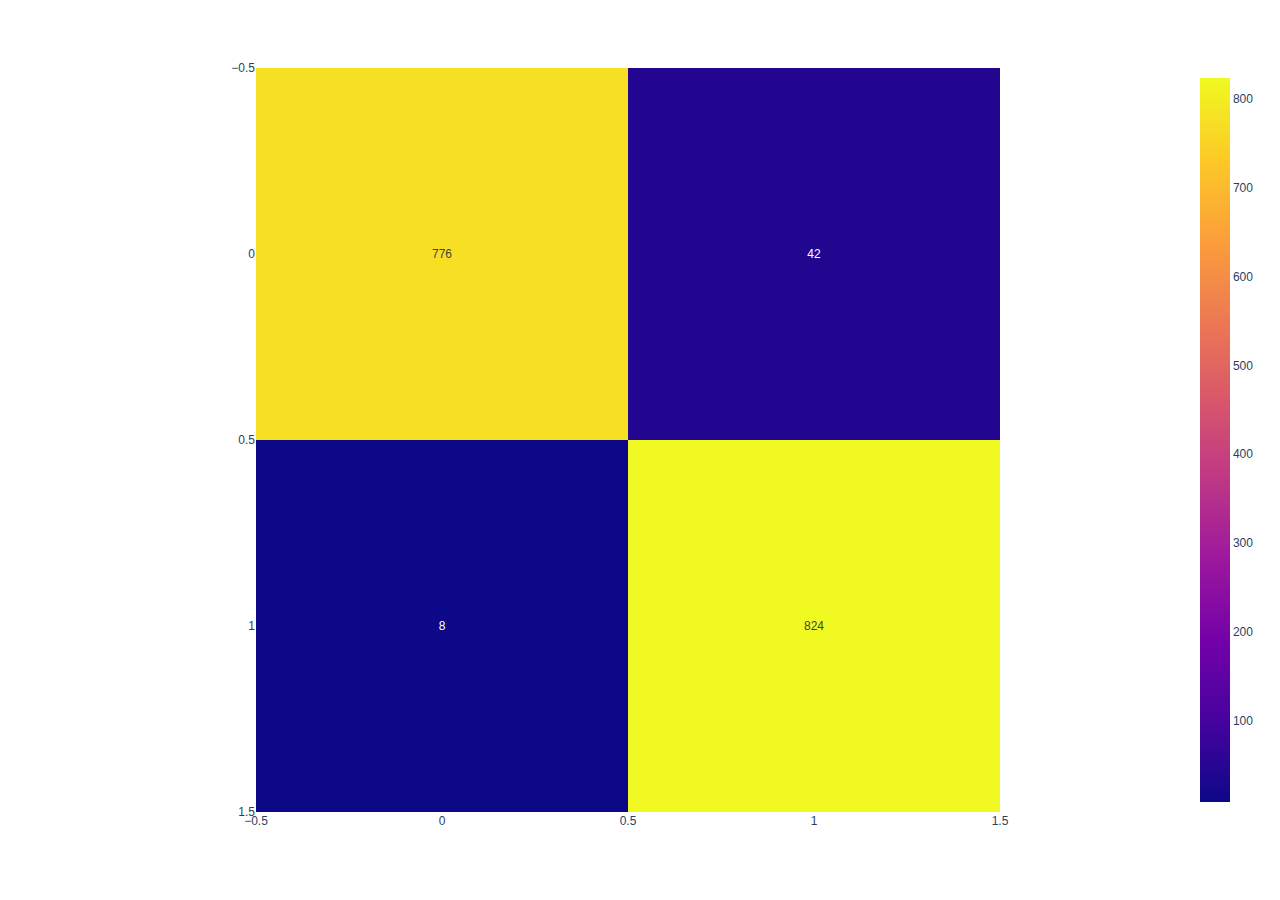
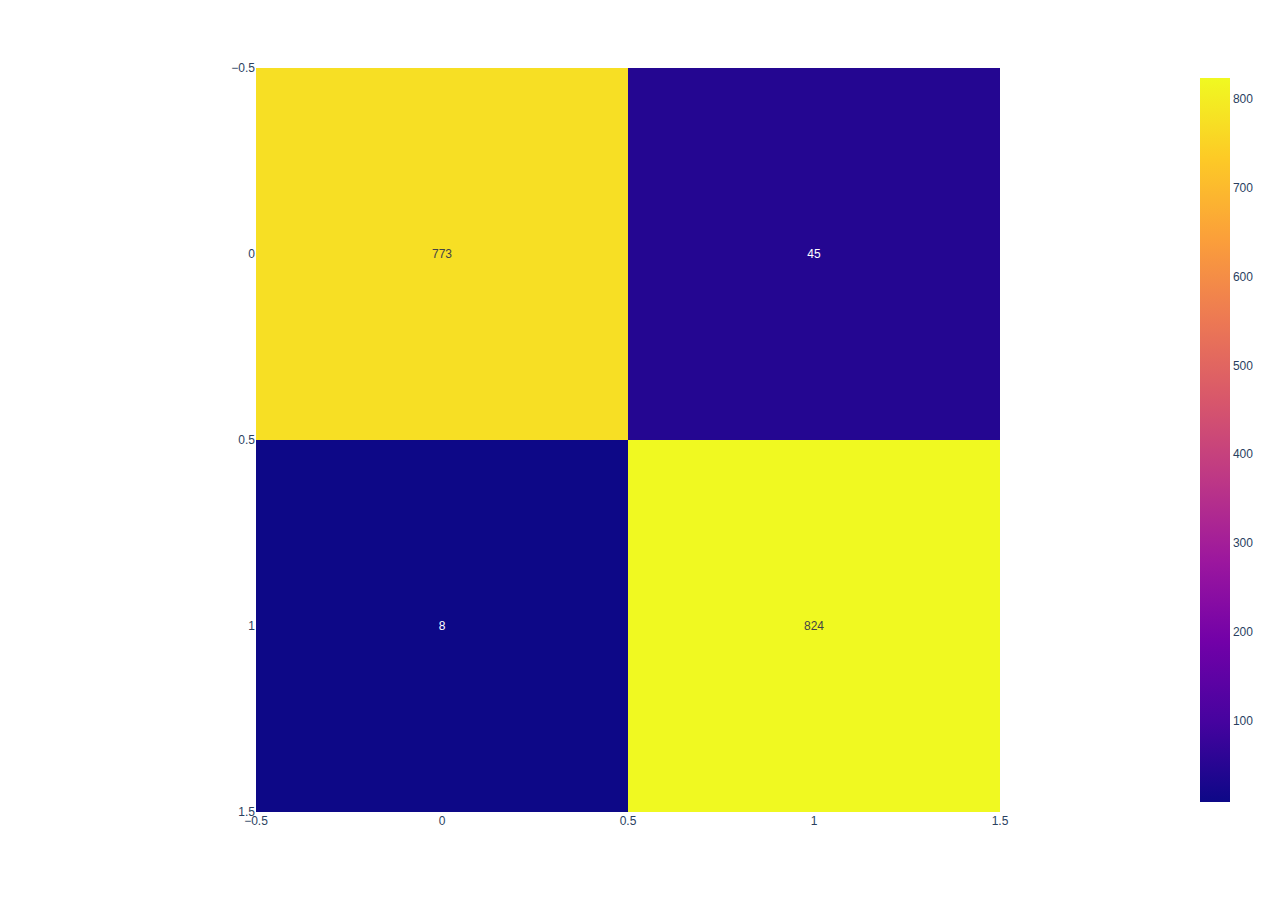
